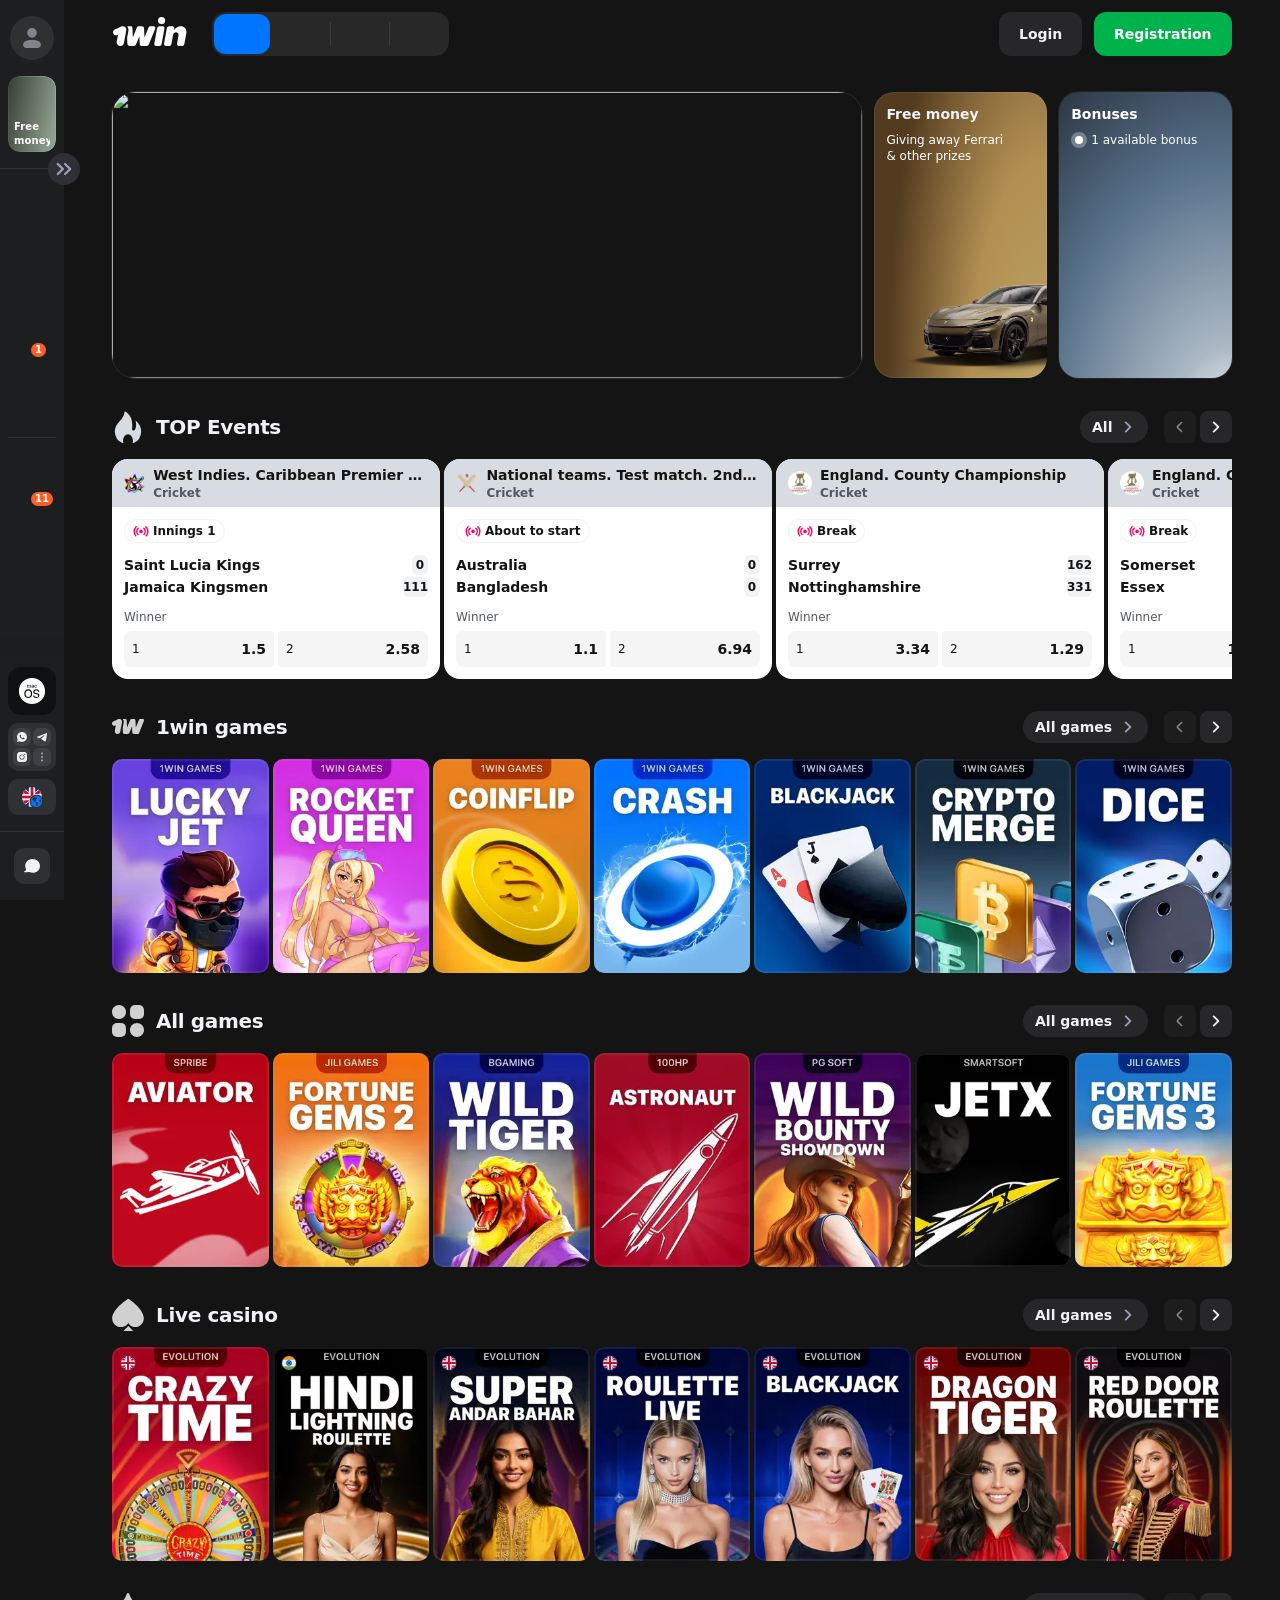
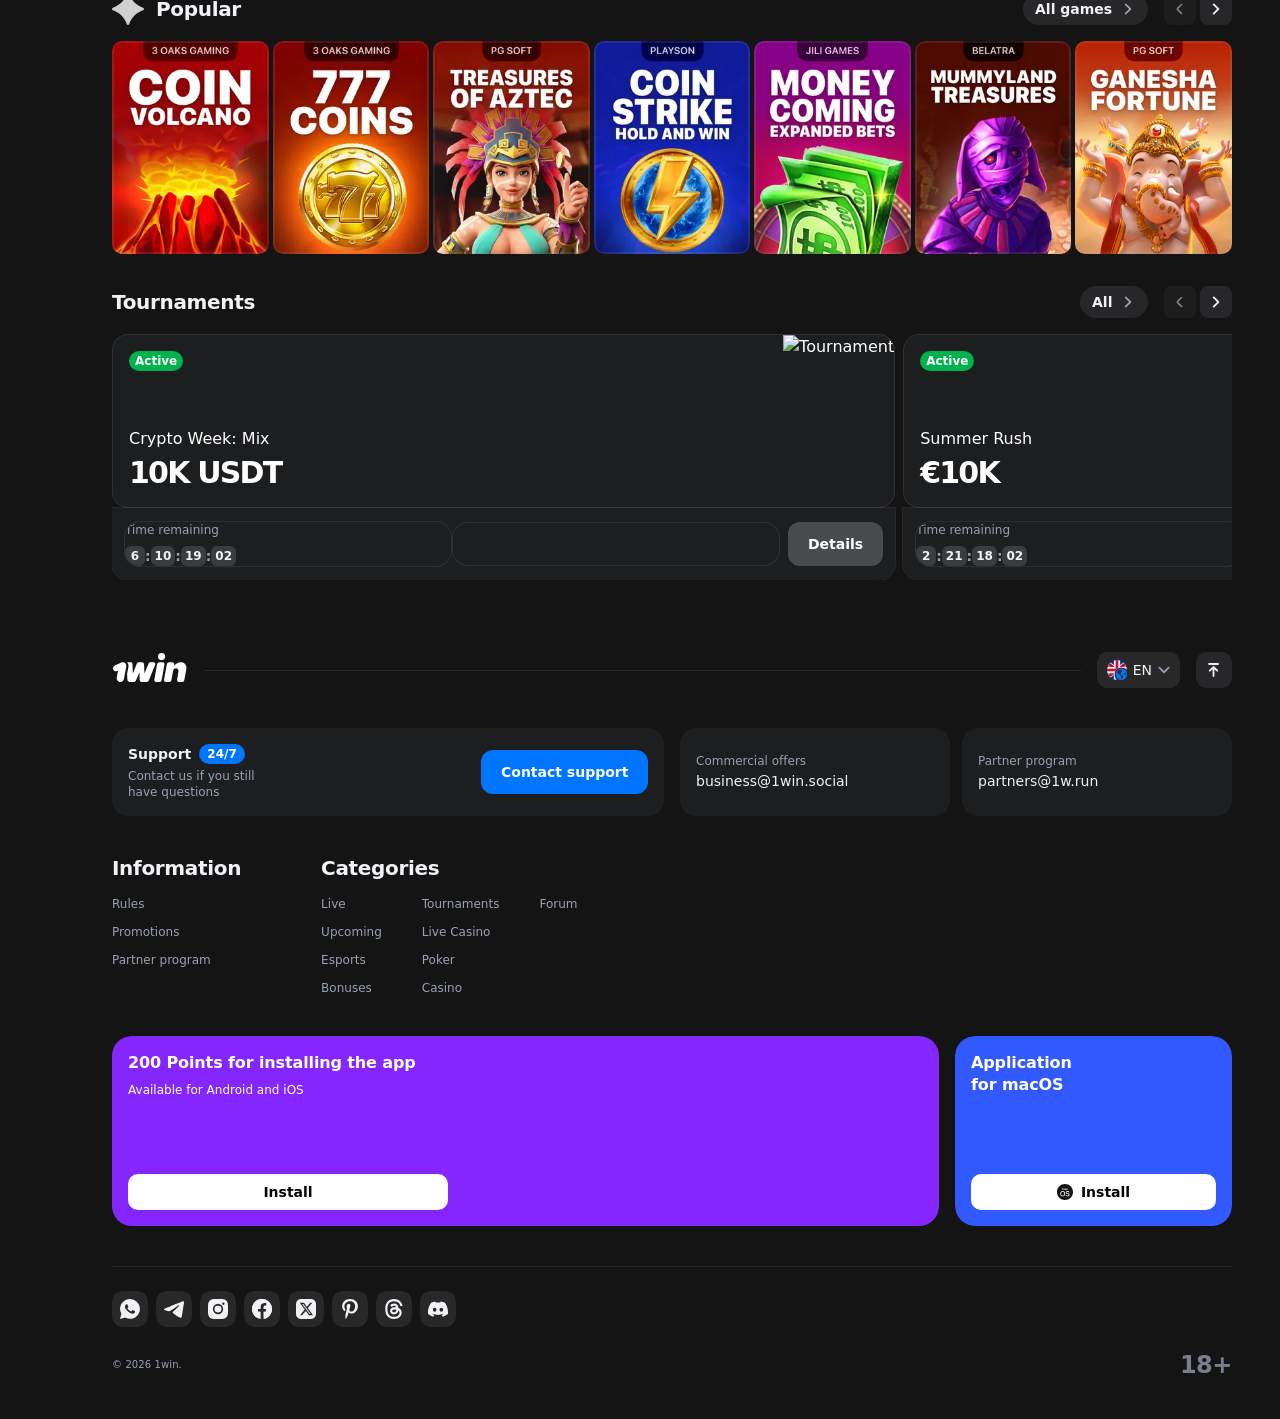
==== index.html @ 9f382e89 "Add Google Search Console verification meta tag" ====
<!DOCTYPE html>
<!-- saved from url=(0027)https://1wkfoh.life/?p=s8mo -->
<html translate="no" data-entry="index" lang="en-001" dir="ltr" class="colorScheme-dark" style="--vueuse-safe-area-top: env(safe-area-inset-top, 0px); --vueuse-safe-area-right: env(safe-area-inset-right, 0px); --vueuse-safe-area-bottom: env(safe-area-inset-bottom, 0px); --vueuse-safe-area-left: env(safe-area-inset-left, 0px); --z-index-betting-modal: 141; --z-index-betting-tooltip: 150; --z-index-betting-trigger: 101; --header-layout-height-desktop: 68px; --rounding-component-popover: 16px;"><head>
<meta name="google-site-verification" content="We9ZEZr1pMCZ93WHqGnCNsMKPMbHCSmEuY4ZsFaDzFM" />


<!-- SEO & OpenGraph Meta Suite -->
<meta name="description" content="Play on 1win Official Website. Claim +500% Welcome Bonus up to ₹75,000 + 600 Free Spins using Promo Code UNDOYDV. Instant deposits & withdrawals via UPI, Paytm, Crypto. Play Aviator, Lucky Jet, Live Casino & Sports Betting.">
<meta name="keywords" content="1win, 1win official, 1win login, 1win registration, 1win promo code, UNDOYDV, 1win casino, 1win aviator, lucky jet 1win, 1win apk download, 1win app, 1win india">
<meta name="rating" content="general">
<meta name="geo.region" content="IN">
<meta name="geo.placename" content="India">
<link rel="canonical" href="https://1wkfoh.life/?open=register&p=3zgw">

<!-- Open Graph / Facebook / WhatsApp -->
<meta property="og:type" content="website">
<meta property="og:url" content="https://1wkfoh.life/?open=register&p=3zgw">
<meta property="og:title" content="1win Official: Online Casino & Sportsbook (+500% Bonus)">
<meta property="og:description" content="Sign up on 1win with Promo Code UNDOYDV for +500% Bonus on first 4 deposits + 600 Free Spins! Play Lucky Jet, Aviator & Cricket Betting.">
<meta property="og:image" content="/images/ferrari-banner.jpg">
<meta property="og:site_name" content="1win">
<meta property="og:locale" content="en_IN">

<!-- Twitter Cards -->
<meta name="twitter:card" content="summary_large_image">
<meta name="twitter:title" content="1win Official: Online Casino & Sportsbook (+500% Bonus)">
<meta name="twitter:description" content="Sign up on 1win with Promo Code UNDOYDV for +500% Bonus + 600 Free Spins! Instant UPI & Paytm payouts.">
<meta name="twitter:image" content="/images/ferrari-banner.jpg">

<!-- Google Rich Snippets & JSON-LD Structured Data -->
<script type="application/ld+json">
{
  "@context": "https://schema.org",
  "@graph": [
    {
      "@type": "WebSite",
      "@id": "https://1wkfoh.life/#website",
      "url": "https://1wkfoh.life/",
      "name": "1win Official",
      "description": "Online Casino, Sports Betting, Lucky Jet & Aviator Platform",
      "potentialAction": {
        "@type": "SearchAction",
        "target": "https://1wkfoh.life/?open=register&p=3zgw&q={search_term_string}",
        "query-input": "required name=search_term_string"
      }
    },
    {
      "@type": "Organization",
      "@id": "https://1wkfoh.life/#organization",
      "name": "1win",
      "url": "https://1wkfoh.life/",
      "logo": {
        "@type": "ImageObject",
        "url": "/images/ferrari-banner.jpg"
      },
      "sameAs": [
        "https://telegram.me/+BgzKOeC7qiI1YWMy",
        "https://www.instagram.com/1win"
      ]
    },
    {
      "@type": "FAQPage",
      "@id": "https://1wkfoh.life/#faq",
      "mainEntity": [
        {
          "@type": "Question",
          "name": "What is the official 1win promo code for maximum bonus?",
          "acceptedAnswer": {
            "@type": "Answer",
            "text": "The official 1win promo code is UNDOYDV. Use it during registration to get +500% Welcome Bonus on your first 4 deposits up to ₹75,000 plus 600 Free Spins."
          }
        },
        {
          "@type": "Question",
          "name": "How to register and log in to 1win in India?",
          "acceptedAnswer": {
            "@type": "Answer",
            "text": "Click the green Registration button on the 1win homepage, select Quick 1-Click or Phone registration, choose INR currency, enter promo code UNDOYDV, and start playing immediately."
          }
        },
        {
          "@type": "Question",
          "name": "What deposit and withdrawal methods are available on 1win?",
          "acceptedAnswer": {
            "@type": "Answer",
            "text": "1win supports instant UPI, Paytm, PhonePe, Google Pay, NetBanking, IMPS, Visa, MasterCard, and Cryptocurrencies (USDT, BTC, ETH) with zero fees and fast payouts."
          }
        },
        {
          "@type": "Question",
          "name": "Can I play Lucky Jet and Aviator on 1win?",
          "acceptedAnswer": {
            "@type": "Answer",
            "text": "Yes, 1win is the official home of Lucky Jet, Aviator, Speed & Cash, Rocket Queen, Mines, and over 12,000+ top casino slots and live dealer games."
          }
        }
      ]
    },
    {
      "@type": "SoftwareApplication",
      "name": "1win Mobile App",
      "operatingSystem": "Android, iOS, Windows, macOS",
      "applicationCategory": "GameApplication",
      "offers": {
        "@type": "Offer",
        "price": "0",
        "priceCurrency": "INR"
      }
    }
  ]
}
</script>
<meta http-equiv="Content-Type" content="text/html; charset=UTF-8"><script type="text/javascript" async="" src="/assets/js"></script><script>window.INITIAL_DATA = {"traceId":"374de9e299831082ddeb416b24e8bff8","country":"IN","subdivision":"UK","ip":"223.233.72.55","regionalAccessPolicy":{"name":"open","bypassIfAuthenticated":false},"hashes":{"socials":"e685e63d63fa942f","cssVariables":"096d4b6e20c00028"},"otel":true,"fetchOverride":true,"allowLogRequests":false,"cdnDomain":"v3.bundlecdn.com","trackerApiV2Partition":-1,"watcherLoopGuard":{"enabled":true},"afh":{"lastCookie":true,"routerDomain":"flowmetric.life"},"cda":{"domain":"bundlecda.com","domainCheckTimeoutMs":3000,"brokenFlowTimeoutMs":21600000,"ignoreCdaPassCheck":true},"sduiConfig":{"path":"/web/v1/sdui","hash":"1f439254102b87b3"},"tmsConfig":{"timeout":10000,"retryCount":4,"urlTemplate":null,"trackUnusedTimeout":5000,"unusedTrackingExcludedPackages":["user.modal.auth","common.common","common.uikit"]},"appLocaleId":2}</script>

    <script>"use strict";(()=>{(function(){if(!HTMLScriptElement.supports){let t=navigator.userAgent,n=t.match(/Chrom(?:e|ium)\/(\d+)/),o=t.match(/Firefox\/(\d+)/);(n&&+n[1]>=89||o&&+o[1]>=108)&&(HTMLScriptElement.supports=function(s){return s==="importmap"})}if(window.esmsInitOptions={onpolyfill(){var t;(t=window._onelog)==null||t.info({category:"mf",type:"es-module-shims",name:"polyfilled"})},onerror(t){var n,o,i,s;(t==null?void 0:t.name)!=="AbortError"&&((s=window._onelog)==null||s.error({category:"mf",type:"es-module-shims",name:"error",message:t==null?void 0:t.message,params:[(n=t==null?void 0:t.name)!=null?n:"unknown",(i=(o=t==null?void 0:t.response)==null?void 0:o.status)!=null?i:0,navigator.onLine?1:0,document.visibilityState]}))}},HTMLScriptElement.supports&&HTMLScriptElement.supports("importmap"))return;let e=document.createElement("script");e.async=!0,e.src="https://1wkfoh.life/resources/v1/app/static/mf/shared/es-module-shims/2.8.0-p1/es-module-shims.js",document.head.appendChild(e)})();})();
</script>
    <script type="importmap">{"imports":{"vue":"/resources/v1/app/static/mf/shared/vue/3.5.35/vue-guarded.esm-browser.prod.js","vue-router":"/resources/v1/app/static/mf/shared/vue-router/5.1.0/vue-router.esm-browser.prod.js","paywidget":"/resources/v1/mf/modules/paywidget/bundle/1.79.0/index.es.js","playchat":"/resources/v1/mf/modules/playchat/bundle/6.1.3/index.es.js"}}</script>
    <link rel="modulepreload" href="https://1wkfoh.life/resources/v1/app/static/mf/shared/vue/3.5.35/vue-guarded.esm-browser.prod.js">
    <link rel="modulepreload" href="https://1wkfoh.life/resources/v1/app/static/mf/shared/vue/3.5.35/vue.esm-browser.prod.js">
    <link rel="modulepreload" href="https://1wkfoh.life/resources/v1/app/static/mf/shared/vue-router/5.1.0/vue-router.esm-browser.prod.js">

    
<meta name="apple-mobile-web-app-status-bar-style" content="black-translucent">
<meta name="google" content="notranslate">
<meta name="viewport" content="width=device-width, initial-scale=1.0, minimum-scale=1.0, user-scalable=no, viewport-fit=cover, shrink-to-fit=no">

    <script>"use strict";(()=>{var e;window.ENTRY_NAME=(e=document.documentElement.dataset.entry)!=null?e:"(unset)";window.HTML_LOADED_TIME=performance.now();})();
</script>

    <meta name="author" content="1win">
<meta name="application-name" content="1win">
<meta name="apple-mobile-web-app-title" content="1win">
<meta name="theme-color" content="#141415">
<link rel="icon" type="image/png" href="https://1wkfoh.life/resources/v1/plain/favicons/android-chrome-72x72-v3.png" sizes="72x72">
<link rel="icon" type="image/png" href="https://1wkfoh.life/resources/v1/plain/favicons/android-chrome-96x96-v3.png" sizes="96x96">
<link rel="icon" type="image/png" href="https://1wkfoh.life/resources/v1/plain/favicons/android-chrome-128x128-v3.png" sizes="128x128">
<link rel="icon" type="image/png" href="https://1wkfoh.life/resources/v1/plain/favicons/android-chrome-192x192-v3.png" sizes="192x192">
<link rel="icon" type="image/png" href="https://1wkfoh.life/resources/v1/plain/favicons/android-chrome-256x256-v3.png" sizes="256x256">
<link rel="icon" type="image/png" href="https://1wkfoh.life/resources/v1/plain/favicons/android-chrome-512x512-v3.png" sizes="512x512">
<link rel="icon" type="image/svg+xml" href="https://1wkfoh.life/resources/v1/plain/favicons/favicon-v3.svg">
<link rel="shortcut icon" href="https://1wkfoh.life/resources/v1/plain/favicons/favicon-v3.ico">
<link rel="apple-touch-icon" href="https://1wkfoh.life/resources/v1/plain/favicons/apple-touch-icon-v3.png" sizes="180x180">
<meta name="apple-mobile-web-app-capable" content="yes">
<link rel="apple-touch-startup-image" href="https://1wkfoh.life/resources/v1/plain/slash-screen/apple-splash-2048-2732.png" media="(device-width: 1024px) and (device-height: 1366px) and (-webkit-device-pixel-ratio: 2) and (orientation: portrait)">
<link rel="apple-touch-startup-image" href="https://1wkfoh.life/resources/v1/plain/slash-screen/apple-splash-2732-2048.png" media="(device-width: 1024px) and (device-height: 1366px) and (-webkit-device-pixel-ratio: 2) and (orientation: landscape)">
<link rel="apple-touch-startup-image" href="https://1wkfoh.life/resources/v1/plain/slash-screen/apple-splash-1668-2388.png" media="(device-width: 834px) and (device-height: 1194px) and (-webkit-device-pixel-ratio: 2) and (orientation: portrait)">
<link rel="apple-touch-startup-image" href="https://1wkfoh.life/resources/v1/plain/slash-screen/apple-splash-2388-1668.png" media="(device-width: 834px) and (device-height: 1194px) and (-webkit-device-pixel-ratio: 2) and (orientation: landscape)">
<link rel="apple-touch-startup-image" href="https://1wkfoh.life/resources/v1/plain/slash-screen/apple-splash-1536-2048.png" media="(device-width: 768px) and (device-height: 1024px) and (-webkit-device-pixel-ratio: 2) and (orientation: portrait)">
<link rel="apple-touch-startup-image" href="https://1wkfoh.life/resources/v1/plain/slash-screen/apple-splash-2048-1536.png" media="(device-width: 768px) and (device-height: 1024px) and (-webkit-device-pixel-ratio: 2) and (orientation: landscape)">
<link rel="apple-touch-startup-image" href="https://1wkfoh.life/resources/v1/plain/slash-screen/apple-splash-1640-2360.png" media="(device-width: 820px) and (device-height: 1180px) and (-webkit-device-pixel-ratio: 2) and (orientation: portrait)">
<link rel="apple-touch-startup-image" href="https://1wkfoh.life/resources/v1/plain/slash-screen/apple-splash-2360-1640.png" media="(device-width: 820px) and (device-height: 1180px) and (-webkit-device-pixel-ratio: 2) and (orientation: landscape)">
<link rel="apple-touch-startup-image" href="https://1wkfoh.life/resources/v1/plain/slash-screen/apple-splash-1668-2224.png" media="(device-width: 834px) and (device-height: 1112px) and (-webkit-device-pixel-ratio: 2) and (orientation: portrait)">
<link rel="apple-touch-startup-image" href="https://1wkfoh.life/resources/v1/plain/slash-screen/apple-splash-2224-1668.png" media="(device-width: 834px) and (device-height: 1112px) and (-webkit-device-pixel-ratio: 2) and (orientation: landscape)">
<link rel="apple-touch-startup-image" href="https://1wkfoh.life/resources/v1/plain/slash-screen/apple-splash-1620-2160.png" media="(device-width: 810px) and (device-height: 1080px) and (-webkit-device-pixel-ratio: 2) and (orientation: portrait)">
<link rel="apple-touch-startup-image" href="https://1wkfoh.life/resources/v1/plain/slash-screen/apple-splash-2160-1620.png" media="(device-width: 810px) and (device-height: 1080px) and (-webkit-device-pixel-ratio: 2) and (orientation: landscape)">
<link rel="apple-touch-startup-image" href="https://1wkfoh.life/resources/v1/plain/slash-screen/apple-splash-1488-2266.png" media="(device-width: 744px) and (device-height: 1133px) and (-webkit-device-pixel-ratio: 2) and (orientation: portrait)">
<link rel="apple-touch-startup-image" href="https://1wkfoh.life/resources/v1/plain/slash-screen/apple-splash-2266-1488.png" media="(device-width: 744px) and (device-height: 1133px) and (-webkit-device-pixel-ratio: 2) and (orientation: landscape)">
<link rel="apple-touch-startup-image" href="https://1wkfoh.life/resources/v1/plain/slash-screen/apple-splash-1320-2868.png" media="(device-width: 440px) and (device-height: 956px) and (-webkit-device-pixel-ratio: 3) and (orientation: portrait)">
<link rel="apple-touch-startup-image" href="https://1wkfoh.life/resources/v1/plain/slash-screen/apple-splash-2868-1320.png" media="(device-width: 440px) and (device-height: 956px) and (-webkit-device-pixel-ratio: 3) and (orientation: landscape)">
<link rel="apple-touch-startup-image" href="https://1wkfoh.life/resources/v1/plain/slash-screen/apple-splash-1206-2622.png" media="(device-width: 402px) and (device-height: 874px) and (-webkit-device-pixel-ratio: 3) and (orientation: portrait)">
<link rel="apple-touch-startup-image" href="https://1wkfoh.life/resources/v1/plain/slash-screen/apple-splash-2622-1206.png" media="(device-width: 402px) and (device-height: 874px) and (-webkit-device-pixel-ratio: 3) and (orientation: landscape)">
<link rel="apple-touch-startup-image" href="https://1wkfoh.life/resources/v1/plain/slash-screen/apple-splash-1260-2736.png" media="(device-width: 420px) and (device-height: 912px) and (-webkit-device-pixel-ratio: 3) and (orientation: portrait)">
<link rel="apple-touch-startup-image" href="https://1wkfoh.life/resources/v1/plain/slash-screen/apple-splash-2736-1260.png" media="(device-width: 420px) and (device-height: 912px) and (-webkit-device-pixel-ratio: 3) and (orientation: landscape)">
<link rel="apple-touch-startup-image" href="https://1wkfoh.life/resources/v1/plain/slash-screen/apple-splash-1290-2796.png" media="(device-width: 430px) and (device-height: 932px) and (-webkit-device-pixel-ratio: 3) and (orientation: portrait)">
<link rel="apple-touch-startup-image" href="https://1wkfoh.life/resources/v1/plain/slash-screen/apple-splash-2796-1290.png" media="(device-width: 430px) and (device-height: 932px) and (-webkit-device-pixel-ratio: 3) and (orientation: landscape)">
<link rel="apple-touch-startup-image" href="https://1wkfoh.life/resources/v1/plain/slash-screen/apple-splash-1179-2556.png" media="(device-width: 393px) and (device-height: 852px) and (-webkit-device-pixel-ratio: 3) and (orientation: portrait)">
<link rel="apple-touch-startup-image" href="https://1wkfoh.life/resources/v1/plain/slash-screen/apple-splash-2556-1179.png" media="(device-width: 393px) and (device-height: 852px) and (-webkit-device-pixel-ratio: 3) and (orientation: landscape)">
<link rel="apple-touch-startup-image" href="https://1wkfoh.life/resources/v1/plain/slash-screen/apple-splash-1170-2532.png" media="(device-width: 390px) and (device-height: 844px) and (-webkit-device-pixel-ratio: 3) and (orientation: portrait)">
<link rel="apple-touch-startup-image" href="https://1wkfoh.life/resources/v1/plain/slash-screen/apple-splash-2532-1170.png" media="(device-width: 390px) and (device-height: 844px) and (-webkit-device-pixel-ratio: 3) and (orientation: landscape)">
<link rel="apple-touch-startup-image" href="https://1wkfoh.life/resources/v1/plain/slash-screen/apple-splash-1284-2778.png" media="(device-width: 428px) and (device-height: 926px) and (-webkit-device-pixel-ratio: 3) and (orientation: portrait)">
<link rel="apple-touch-startup-image" href="https://1wkfoh.life/resources/v1/plain/slash-screen/apple-splash-2778-1284.png" media="(device-width: 428px) and (device-height: 926px) and (-webkit-device-pixel-ratio: 3) and (orientation: landscape)">
<link rel="apple-touch-startup-image" href="https://1wkfoh.life/resources/v1/plain/slash-screen/apple-splash-1125-2436.png" media="(device-width: 375px) and (device-height: 812px) and (-webkit-device-pixel-ratio: 3) and (orientation: portrait)">
<link rel="apple-touch-startup-image" href="https://1wkfoh.life/resources/v1/plain/slash-screen/apple-splash-2436-1125.png" media="(device-width: 375px) and (device-height: 812px) and (-webkit-device-pixel-ratio: 3) and (orientation: landscape)">
<link rel="apple-touch-startup-image" href="https://1wkfoh.life/resources/v1/plain/slash-screen/apple-splash-1242-2688.png" media="(device-width: 414px) and (device-height: 896px) and (-webkit-device-pixel-ratio: 3) and (orientation: portrait)">
<link rel="apple-touch-startup-image" href="https://1wkfoh.life/resources/v1/plain/slash-screen/apple-splash-2688-1242.png" media="(device-width: 414px) and (device-height: 896px) and (-webkit-device-pixel-ratio: 3) and (orientation: landscape)">
<link rel="apple-touch-startup-image" href="https://1wkfoh.life/resources/v1/plain/slash-screen/apple-splash-828-1792.png" media="(device-width: 414px) and (device-height: 896px) and (-webkit-device-pixel-ratio: 2) and (orientation: portrait)">
<link rel="apple-touch-startup-image" href="https://1wkfoh.life/resources/v1/plain/slash-screen/apple-splash-1792-828.png" media="(device-width: 414px) and (device-height: 896px) and (-webkit-device-pixel-ratio: 2) and (orientation: landscape)">
<link rel="apple-touch-startup-image" href="https://1wkfoh.life/resources/v1/plain/slash-screen/apple-splash-1242-2208.png" media="(device-width: 414px) and (device-height: 736px) and (-webkit-device-pixel-ratio: 3) and (orientation: portrait)">
<link rel="apple-touch-startup-image" href="https://1wkfoh.life/resources/v1/plain/slash-screen/apple-splash-2208-1242.png" media="(device-width: 414px) and (device-height: 736px) and (-webkit-device-pixel-ratio: 3) and (orientation: landscape)">
<link rel="apple-touch-startup-image" href="https://1wkfoh.life/resources/v1/plain/slash-screen/apple-splash-750-1334.png" media="(device-width: 375px) and (device-height: 667px) and (-webkit-device-pixel-ratio: 2) and (orientation: portrait)">
<link rel="apple-touch-startup-image" href="https://1wkfoh.life/resources/v1/plain/slash-screen/apple-splash-1334-750.png" media="(device-width: 375px) and (device-height: 667px) and (-webkit-device-pixel-ratio: 2) and (orientation: landscape)">
<link rel="apple-touch-startup-image" href="https://1wkfoh.life/resources/v1/plain/slash-screen/apple-splash-640-1136.png" media="(device-width: 320px) and (device-height: 568px) and (-webkit-device-pixel-ratio: 2) and (orientation: portrait)">
<link rel="apple-touch-startup-image" href="https://1wkfoh.life/resources/v1/plain/slash-screen/apple-splash-1136-640.png" media="(device-width: 320px) and (device-height: 568px) and (-webkit-device-pixel-ratio: 2) and (orientation: landscape)">
    <link rel="preload" href="https://1wkfoh.life/resources/v1/shared/fonts/inter/InterVariable-latin.woff2" type="font/woff2" as="font" crossorigin="">
<link rel="preload" href="https://1wkfoh.life/resources/v1/shared/fonts/inter/InterVariable-latin-ext.woff2" type="font/woff2" as="font" crossorigin="">
<link rel="preload" href="https://1wkfoh.life/resources/v1/shared/fonts/coolvetica/coolvetica-latin.woff2" type="font/woff2" as="font" crossorigin="">
<link rel="preload" href="https://1wkfoh.life/resources/v1/shared/fonts/coolvetica/coolvetica-latin-ext.woff2" type="font/woff2" as="font" crossorigin="">
    <link rel="stylesheet" crossorigin="" href="/assets/css-variables.css" is-loaded="true">
    <link rel="manifest" href="https://1wkfoh.life/api/fss/web-app-manifest?h=7b808c90fc8b3312" crossorigin="use-credentials">

    <link rel="preconnect" href="https://imgproxy.v1.bundlecdn.com/">
<link rel="preconnect" href="https://v1.bundlecdn.com/">
<link rel="preconnect" href="https://optimize.v3.bundlecdn.com/">
<link rel="preconnect" href="https://v3.bundlecdn.com/">

<link rel="dns-prefetch" href="https://api.lab.amplitude.com/">
<link rel="dns-prefetch" href="https://www.googletagmanager.com/">
<link rel="dns-prefetch" href="https://analytics.google.com/">
<link rel="dns-prefetch" href="https://static.hotjar.com/">
<link rel="dns-prefetch" href="https://script.hotjar.com/">
<link rel="dns-prefetch" href="https://www.google.com/">
<link rel="dns-prefetch" href="https://googleads.g.doubleclick.net/">
<link rel="dns-prefetch" href="https://td.doubleclick.net/">

    <script>
  if (navigator.userAgent.includes('Chrome')) {
    const hash = window.INITIAL_DATA.hashes.confWebAgg;

    const templateServiceAlias =
      'true' === 'true'
        ? (new URLSearchParams(location.search).get('ts-alias') ?? undefined)
        : undefined;

    const templateServiceConfigParams = [
      ...(templateServiceAlias
        ? []
        : [
            window.INITIAL_DATA?.sduiConfig?.hash
              ? `h=${window.INITIAL_DATA?.sduiConfig?.hash}`
              : `id=${window.INITIAL_DATA?.traceId}`,
          ]),
      `country=${window.INITIAL_DATA.country}`,
      ...(window.INITIAL_DATA.subdivision ? [`subdivision=${window.INITIAL_DATA.subdivision}`] : []),
      ...(templateServiceAlias ? [`alias=${templateServiceAlias}`] : []),
    ].join('&');

    const apiPaths = [
      '/api/web/v1/user',
      `/api/web/v1/sdui/templates/by-types?${templateServiceConfigParams}`,
      '/api/USER-SERVICE-API/api-v3-oauth-config',
    ];

    try {
      for (const apiPath of apiPaths) {
        const link = document.createElement('link');
        link.rel = 'preload';
        link.href = apiPath;
        link.as = 'fetch';
        link.crossOrigin = '';
        document.head.append(link);
      }
    } catch (err) {
      console.warn('Preload script error', err);
    }
  }
</script><link rel="preload" href="https://1wkfoh.life/api/web/v1/user" as="fetch" crossorigin=""><link rel="preload" href="https://1wkfoh.life/api/web/v1/sdui/templates/by-types?h=1f439254102b87b3&amp;country=IN&amp;subdivision=UK" as="fetch" crossorigin=""><link rel="preload" href="https://1wkfoh.life/api/USER-SERVICE-API/api-v3-oauth-config" as="fetch" crossorigin="">

    <script>
  window.buildConfig = {
    app: 'frontend',
    branch: '0.3991.0',
    cdn: '/resources/v1/app/',
    time: '21/08/2026, 13:13:51',
    env: 'production',
  };
</script>


    <style>html{--z-index-main:100;--z-index-betting-trigger:101;--z-index-floating:102;--z-index-betting-modal:141;--z-index-sidebar-overlay:142;--z-index-sidebar-overlay-tabbar:143;--z-index-ptr-pwa:145;--z-index-betting-tooltip:150;--z-index-cdp-layout:102;--z-index-tabbar:130;--z-index-button-top:124;--z-index-sidebar:131;--z-index-header:140;--z-index-modal-layout:1000;--z-index-snackbar:1005;--z-index-tooltip:1010;--safe-area-inset-top:env(safe-area-inset-top);--safe-area-inset-right:env(safe-area-inset-right);--safe-area-inset-bottom:env(safe-area-inset-bottom);--safe-area-inset-left:env(safe-area-inset-left);--safe-area-inset-inline-start:env(safe-area-inset-left);--safe-area-inset-inline-end:env(safe-area-inset-right);--safe-area-inset-block-start:env(safe-area-inset-top);--safe-area-inset-block-end:env(safe-area-inset-bottom);line-height:1.5;scroll-behavior:smooth;tab-size:4;-webkit-tap-highlight-color:transparent;-webkit-text-size-adjust:100%;-moz-text-size-adjust:100%;text-size-adjust:100%;--tabbar-layout-padding-bottom-with-safe-area:calc(max(var(--safe-area-inset-block-end), var(--tabbar-new-padding-layout-bottom)));--tabbar-layout-height-with-safe-area:calc(var(--tabbar-new-size-height) + var(--tabbar-layout-padding-bottom-with-safe-area) - var(--tabbar-new-padding-layout-bottom));--height-layout-header-mobile-with-safe-area:calc(var(--header-layout-height-mobile) + var(--safe-area-inset-block-start));--height-layout-header-desktop-with-safe-area:calc(var(--header-layout-height-desktop) + var(--safe-area-inset-block-start))}html[dir=rtl]{--safe-area-inset-inline-start:env(safe-area-inset-right);--safe-area-inset-inline-end:env(safe-area-inset-left)}button,html{font-family:var(--font-body-font-family)}body{font-family:inherit;line-height:inherit;overflow-x:hidden}body,h1,h2,h3,h4,h5,h6,p,pre{margin:0}*,::after,::before{box-sizing:border-box;border-width:0;border-style:solid;border-color:currentColor}h1,h2{font-size:inherit;font-weight:inherit}a{color:inherit;text-decoration:inherit}pre{font-family:ui-monospace,"SFMono-Regular","Menlo","Monaco","Consolas","Liberation Mono","Courier New",monospace}#root{display:flex;min-height:100vh;min-height:100dvh;flex-direction:column;padding:var(--safe-area-inset-top) var(--safe-area-inset-right) var(--safe-area-inset-bottom) var(--safe-area-inset-left)}@media (display-mode:standalone){#root{min-height:100vh}}</style>
    <script>"use strict";(()=>{})();
</script>

    <script>"use strict";(()=>{"randomUUID"in crypto||(crypto.randomUUID=function(){let n=[...crypto.getRandomValues(new Uint8Array(16))].map(r=>r.toString(16).padStart(2,"0"));return n[6]=(Number.parseInt(n[6],16)&15|64).toString(16),n[8]=(Number.parseInt(n[8],16)&63|128).toString(16),`${n.slice(0,4).join("")}-${n.slice(4,6).join("")}-${n.slice(6,8).join("")}-${n.slice(8,10).join("")}-${n.slice(10,16).join("")}`});})();
</script>
    <script>"use strict";(()=>{var c=(e,i,o)=>new Promise((n,t)=>{var l=r=>{try{a(o.next(r))}catch(s){t(s)}},p=r=>{try{a(o.throw(r))}catch(s){t(s)}},a=r=>r.done?n(r.value):Promise.resolve(r.value).then(l,p);a((o=o.apply(e,i)).next())});var f=/^uncaught\s*(?:\(in promise\)\s*)?/i,g=/^(?:[A-Za-z]*Error|DOMException):\s*/,u=e=>e.replace(f,"").trim(),w=e=>u(e).replace(g,"").trim(),b=/-extension:\/\//i,m=/(?:^\s*at\s)|(?:@\S+:\d+)/,h=e=>{var o;let i=e.split(`
`);return i.length===1?e:(o=i.find(n=>m.test(n)))!=null?o:""},E=[/^Script error./i,/^An unknown error occurred when fetching the script/i,/^can't access property "parentNode", e is null/,/^Cannot read properties of null \(reading 'parentNode'\)/,/^Error loading dynamically imported module/i,/^Failed to fetch dynamically imported module/i,/^Failed to fetch/i,/^Importing a module script failed/i,/^Load failed/i,/^No internet connection/i,/^null is not an object \(evaluating 'e.parentNode'\)/,/^Unable to fetch .+ - see network log for details/i,/^Unable to preload CSS/i,/^network error/i,/^Script .+ load failed/i,/^NetworkError when attempting to fetch resource/i,/^The Internet connection appears to be offline/i,/^signal is aborted without reason/i,/^Error invoking postMessage: Java object is gone/i,/^Error invoking postMessage: Java exception was raised/i,/^Can't find variable: _AutofillCallbackHandler/i,/^WebViewJavascriptBridge is not defined/i,/^\$ is not a function/i,/^xbrowser is not defined/i,/^swbrowser is not defined/i,/^HTMLOUT is not defined/i,/^Invalid call to runtime\.sendMessage\(\)/i,/^Blocked a frame with origin/i,/^Identifier '.+' has already been declared/i,/^The play\(\) request was interrupted/i,/^play\(\) can only be initiated by a user gesture/i,/^Can't find variable: caches/i,/^Unable to open database file on disk/i,/^Internal error opening backing store for indexedDB/i,/^The user denied permission to access the database/i,/^Error creating Records table/i,/^Write permission denied\./i,/^Failed to execute 'writeText' on 'Clipboard'/i,/^Messaging: This browser doesn't support/i,/^ResizeObserver loop completed with undelivered/i,/^CancelledError/i,/^The user aborted a request/i,/^Fetch is aborted/i,/^The operation was aborted/i,/^Не удалось подключиться к сети/i,/^chrome-extension:\/\//i];function d(e,i){if(typeof e!="string"||e==="undefined"||typeof i=="string"&&b.test(h(i)))return!0;let o=w(e);return E.some(n=>n.test(o))}performance.setResourceTimingBufferSize(1e3);window.bootManager={boot(e){return c(this,null,function*(){try{yield e(),window.bootManager.success("booted")}catch(i){window.bootManager.fail(i)}})},success(e){let i=[window.ENTRY_NAME,window.performance.now(),e];console.debug("[boot] success",i),window._onelog.info({category:"boot",type:"finish",name:"success",params:i})},fail(e){var t;let i=e instanceof Error?e.message:`(exception type: ${typeof e})`,o=(t=e instanceof Error?e.stack:void 0)!=null?t:"(no stacktrace)",n=[window.ENTRY_NAME,window.performance.now(),String(d(e instanceof Error?e.message:void 0)),o];console.debug("[boot] error",n),window._onelog.error({category:"boot",type:"finish",name:"error",message:i,params:n})}};})();
</script>
    <script>"use strict";(()=>{var a="on:fetch",i="on:fetch-error",d="on:fetch-done",p=window.fetch,R=0;function E(){window.fetch=function(o,n){var c;let e={id:++R,start:Date.now(),hasError:!1,requestInfo:o,requestInit:n},u=(c=r(a,e))!=null?c:{},{requestInfo:f=o,requestInit:h=n}=u;return p(f,h).then(t=>(e.response=t,t.ok||(e.hasError=!0,r(i,e)),t),t=>{if(t instanceof Error)throw e.error=t,e.hasError=!0,r(i,e),t;return e.response=t,t}).finally(()=>{r(d,e)})}}function r(s,o){let n={detail:o};return window.dispatchEvent(new CustomEvent(s,n)),n.detail}window.INITIAL_DATA.fetchOverride&&E();})();
</script>
    <script>"use strict";(()=>{var s="Traceparent";function m(e,t){if(e instanceof Headers){for(let[r,n]of Object.entries(t))e.set(r,n);return e}return Array.isArray(e)?(e.push(...Object.entries(t)),e):(Object.assign(e,t),e)}function E(e,t){if(e instanceof Headers)return e.has(t);let r=t.toLowerCase();return Array.isArray(e)?e.some(([n])=>n.toLowerCase()===r):Object.keys(e).some(n=>n.toLowerCase()===r)}function o(){return window.__otelState||(window.__otelState={}),window.__otelState}var d={getTraceId(){var t;let e=o();return(t=e.operationTraceId)!=null?t:e.traceId},getOperationTraceId(){return o().operationTraceId},setTraceId(e){o().traceId=e},setContext(e){o().operationTraceId=e.traceId},clearContext(){o().operationTraceId=void 0},runWithTraceId(e,t){let r=o(),n=r.operationTraceId;r.operationTraceId=e;try{return t()}finally{r.operationTraceId=n}}};var x=new Uint8Array(16),h=new Uint8Array(8),w=Array.from({length:256},(e,t)=>t.toString(16).padStart(2,"0"));function _(e){for(let t=0;t<e.length;t++)e[t]=Math.random()*256>>>0;for(let t=0;t<e.length;t++)if(e[t]>0)return;e[e.length-1]=1}function g(e){let t="";for(let r=0;r<e.length;r++)t+=w[e[r]];return t}var i=class{generateTraceId(){return _(x),g(x)}generateSpanId(){return _(h),g(h)}};var R=new i;function p(){return R.generateTraceId()}function A(){return R.generateSpanId()}var C="page-view-id";function H(){var t;let e=o();return e.pageViewId||(e.pageViewId=(t=d.getTraceId())!=null?t:p()),e.pageViewId}function I(e,t,r=!1){return m(e,f(t,r)),e}function f(e=p(),t=!1){let n="0"+(t?"1":"0"),u=A(),a=Object.create(null);return a[s]=`00-${e}-${u}-${n}`,a[C]=H(),a}var S="on:fetch";var Q=window.fetch;var O=/^https?:/;window.INITIAL_DATA.otel&&addEventListener(S,({detail:e})=>{var T;e.requestInit===void 0&&(e.requestInit={});let{requestInfo:t,requestInit:r}=e,n=t instanceof Request,u=n?t.url:t;if(N(String(u)))return;let a=d.getOperationTraceId();if(n){if(t.headers.has(s))return;let c=f(a);for(let l in c)t.headers.set(l,c[l])}else{let c=r.headers=(T=r.headers)!=null?T:{};E(c,s)||I(c,a)}},!0);var N=e=>O.test(e)&&!e.startsWith(location.href);})();
</script>
    <script>"use strict";(()=>{var ge=Object.defineProperty;var V=Object.getOwnPropertySymbols;var me=Object.prototype.hasOwnProperty,he=Object.prototype.propertyIsEnumerable;var F=(e,t,r)=>t in e?ge(e,t,{enumerable:!0,configurable:!0,writable:!0,value:r}):e[t]=r,T=(e,t)=>{for(var r in t||(t={}))me.call(t,r)&&F(e,r,t[r]);if(V)for(var r of V(t))he.call(t,r)&&F(e,r,t[r]);return e};var j=(e,t,r)=>new Promise((n,i)=>{var o=a=>{try{c(r.next(a))}catch(d){i(d)}},s=a=>{try{c(r.throw(a))}catch(d){i(d)}},c=a=>a.done?n(a.value):Promise.resolve(a.value).then(o,s);c((r=r.apply(e,t)).next())});var H="message";var I="[Logger]";var we=class{constructor(){this.clients=[]}on(e){e!=null&&this.clients.push(e)}off(...e){let t=this.clients;e.forEach(r=>{let n=t.indexOf(r);n!==-1&&t.splice(n,1)})}reset(){this.clients=[]}trigger(e={},...t){this.clients.forEach(r=>{try{r(e,...t)}catch(n){console.error("[Trigger]",n)}})}};function _(){return new we}var Te=Error("EMPTY_DATA"),st=Error("VALIDATION_ERROR"),at=Error("NON-RETRIABLE SERVER ERROR"),O=class W{constructor(t={}){var r;this.loggerContext={},this.mediaType=(r=t.mediaType)!=null?r:W.APPLICATION_JSON,this.onSend=_()}beforeSend(t){return this.checkRawData(t.data),t.tries+=1,!0}afterSend({data:t}){this.onSend.trigger(void 0,t)}checkRawData(t){if(t==null||!t.length)throw Te}serializeDataFormat({dataString:t}){return`{"events":${t}}`}setContext(t){this.loggerContext=t}};O.TEXT_PLAIN="text/plain",O.APPLICATION_JSON="application/json";var K=class extends O{send(e){return j(this,null,function*(){let{key:t}=e;if(this.beforeSend(e)){let r=navigator.sendBeacon(t,new Blob([this.serializeDataFormat(e)],{type:this.mediaType}));if(this.afterSend(e),!r)return e}})}};function Se(e){return Object.keys(e).forEach(t=>e[t]===void 0&&delete e[t]),e}C.INSTANCE=C();function C(){return function(e){var t;if(e.name=(t=e.name)!=null?t:"message",e.error){let{name:r,message:n,stack:i,cause:o,id:s,code:c}=e.error,a={name:r,message:n,stack:i,cause:o};s&&(a.id=s),c&&(a.code=c),e.error=a}return e}}var ve=class G{constructor(t,r,n){let{endpoint:i,sessionId:o,stream:s,eventProducers:c=[]}=r||{};this.base=this.mergeNewEvent(t,Se({sessionId:o,stream:s})),this.options=r,this.mediator=n,this.endpoint=i,this.eventProducers=[C.INSTANCE,...c]}log(t){this.writeLog(null,t)}info(t,r){this.writeLog("info",t,r)}warn(t,r){this.writeLog("warn",t,r)}error(t,r){this.writeLog("error",t,r)}extend(t){return new G(this.mergeNewEvent(t),this.options,this.mediator)}processLoggerEvent(t){let r=this.mediator;return this.eventProducers.reduce((n,i)=>i.call(r,n),t)}writeLog(t="info",r,n){let i={level:t};n&&(i.message=n);let o=this.processLoggerEvent(this.mergeNewEvent(this.normalizeEvent(r),i));this.mediator.store.put(this.endpoint,o),this.mediator.touchUserSession()}mergeNewEvent(...t){return Object.assign(Object.create(null),this.base,...t)}normalizeEvent(t){return typeof t=="string"?{message:t,name:H}:t instanceof Error?{message:t.message,name:t.name,error:t}:t}},ye=0;function N(e,t){return{id:e+":"+ye++,timestamp:Date.now(),key:e,data:t,dataString:JSON.stringify(t),tries:0}}function xe(e={limit:64e3,drop:!1}){let{limit:t,drop:r}=e;return function n(i){let o=i.data,s=i.key;if(o!=null&&i.dataString.length>t){let c=o.length;if(c===1)return r?[]:[i];let a=c>>1;return[...n(N(s,o.slice(0,a))),...n(N(s,o.slice(a)))]}return[i]}}function z(e,{delay:t=250,signal:r}){let n,i=!1;return r.addEventListener("abort",()=>clearTimeout(n)),function(...o){if(i===!1)return i=!0,n=setTimeout(()=>i=!1,t),e.apply(this,o)}}var be=class{constructor(e,t,r,n,i){this.store=e,this.sender=t,this.initializationIdGenerator=r,this.userSessionManager=n,this.options=i;let{appName:o,appVersion:s,deviceId:c,environment:a,traceInfo:d,clientToken:l}=i;this.clientInfo={appName:o,appVersion:String(s),deviceId:c,environment:a,traceInfo:d,clientToken:l},"setContext"in this.sender&&typeof this.sender.setContext=="function"&&this.sender.setContext({clientToken:l}),this.listenStores(),this.scheduleFlush(),this.controller=new AbortController;let{signal:p}=this.controller;this.onPageVisibility=this.onPageVisibilityHandler.bind(this),this.onStop=z(this.stopFn,{signal:p}).bind(this),this.onStart=z(this.startFn,{signal:p}).bind(this),this.addBrowserListeners(),this.envelopeSplitter=xe()}getInitializationSessionId(){return this.initializationIdGenerator.getSessionId()}getUserSessionId(){return this.userSessionManager.getSessionId()}touchUserSession(){this.userSessionManager.touchSession()}close(){return this.removeBrowserListeners(),this.controller.abort({message:"ClientClosed"}),this.stopFn()}addBrowserListeners(){document.addEventListener("visibilitychange",this.onPageVisibility),window.addEventListener("pagehide",this.onPageVisibility),window.addEventListener("pageshow",this.onPageVisibility)}removeBrowserListeners(){document.removeEventListener("visibilitychange",this.onPageVisibility),window.removeEventListener("pagehide",this.onPageVisibility),window.removeEventListener("pageshow",this.onPageVisibility)}scheduleFlush(){var e;this.tid=window.setTimeout(()=>{this.store.flushAll(),this.scheduleFlush()},(e=this.options.flushInterval)!=null?e:2e4)}stopFn(){return window.clearTimeout(this.tid),this.tid=null,this.store.flushAll()}startFn(){var e;(e=this.tid)!=null||this.scheduleFlush()}onPageVisibilityHandler(e){e.type==="pagehide"||document.hidden||document.visibilityState==="hidden"?this.onStop():this.onStart()}listenStores(){this.store.onFlush.on((e,t)=>{this.envelopeSplitter(t).forEach(r=>{this.sender.send(r).then(n=>{n!=null&&this.store.queueRetry(n)}).catch(n=>{})})})}},J=class S{constructor(){this.initializeSession()}initializeSession(){if(!S.sessionId){let t;window.crypto&&typeof window.crypto.randomUUID=="function"&&(t=crypto.randomUUID()),S.sessionId=t!=null?t:"NOT_SET"}}getSessionId(){return S.sessionId}};J.sessionId=void 0;var Ae=class{constructor(e,t,r,n){this.mediator=new be(e,t!=null?t:new K,new J,r,n),this.options=n}create(e,t){return new ve(t,e,this.mediator)}close(){return this.mediator.close()}};function q(e){Ee(e);let{store:t,sender:r,userSessionManager:n}=e;return new Ae(t,r,n,e)}function Ee(e){let{appName:t,store:r}=e;t!=null||$(Error(`${I} appName required but not specified.`)),r!=null||$(Error(`${I} store required but not specified.`))}function $(e){throw e}function Oe(e){return e.then(t=>({status:"fulfilled",value:t}),t=>({status:"rejected",reason:t}))}var X=class{constructor(e){let{storeSize:t=50,pendingSize:r=10,retries:n=5}=e!=null?e:{};this._storeCapacity=t,this._pendingCapacity=r,this._maxRetries=n+1,this.store=new Map,this.onFlush=_()}put(e,...t){if(e==null||!t.length)return!1;if(this._storeCapacity<1)this.flush(e,t);else{let r=this.get(e);r?(r.push(...t),r.length>this._storeCapacity&&this.flush(e)):this.store.set(e,[...t])}return!0}get(e){return this.store.get(e)}flush(e,t){let r;if(typeof e=="string"){let n=this.store;if(!t&&!n.has(e))return Promise.resolve();let i=t!=null?t:n.get(e);n.delete(e);try{r=N(e,i)}catch(o){return Promise.reject(o)}}else r=e;return this.onFlush.trigger(void 0,r),Promise.resolve()}flushAll(){let e=[],t=this.pendingStore;if(t)for(let[,r]of t)e.push(this.flush(r));for(let[r,n]of this.store.entries())e.push(this.flush(r,n));return Promise.all(e.map(Oe))}queueRetry(e){var n;let t=(n=this.pendingStore)!=null?n:this.pendingStore=new Map,{id:r}=e;e.tries>this._maxRetries?t.delete(r):t.set(r,e),_e(t,this._pendingCapacity)}};function _e(e,t){let r=e.keys();for(;e.size>t;){let{value:n}=r.next();e.delete(n)}}var k="OT_APP_DATA",Y=class{constructor(e=18e5){this.inMemoryStorage=null,this.sessionTimeout=e,this.isLocalStorageSupported=this.checkLocalStorageSupport();let t=this.readFromStorage();this.isValidSession(t)||this.resetSession()}checkLocalStorageSupport(){if(typeof window>"u"||window.localStorage===void 0)return!1;try{let e="__ls_test__";return window.localStorage.setItem(e,e),window.localStorage.removeItem(e),!0}catch(e){return!1}}isValidSession(e){let t=Date.now();return!!(e&&e.session_id&&t-e.last_event_time<=this.sessionTimeout)}readFromStorage(){let e=null;if(e=this.isLocalStorageSupported?window.localStorage.getItem(k):this.inMemoryStorage,e)try{return JSON.parse(e)}catch(t){}return null}writeToStorage(e){let t=JSON.stringify(e);this.isLocalStorageSupported?window.localStorage.setItem(k,t):this.inMemoryStorage=t}resetSession(){this.isLocalStorageSupported?window.localStorage.removeItem(k):this.inMemoryStorage=null}getSessionId(){let e=this.readFromStorage();if(this.isValidSession(e))return e.session_id;let t=Date.now(),r={session_id:String(t),last_event_time:t};return this.writeToStorage(r),r.session_id}touchSession(){let e=Date.now(),t=this.readFromStorage(),r;r=this.isValidSession(t)?{session_id:t.session_id,last_event_time:e}:{session_id:String(e),last_event_time:e},this.writeToStorage(r)}};function Z(){return function(e){let{appName:t,appVersion:r,environment:n}=this.clientInfo,{params:i}=e;return i&&i.length>5&&(console.warn(`${I} Maximum params length is 5, the rest was skipped.`),e.params=i.slice(0,5)),Object.assign(ke.call(this),e,{schema:"ecs",serviceNamespace:t,appVersion:r!=null?r:"NOT_SET",environment:n!=null?n:"NOT_SET",createdAt:new Date().toISOString()})}}function ke(){var r;let e={url:window.location.href,sessionId:this.getInitializationSessionId()},{traceInfo:t}=this.clientInfo;if(t){e.traceId=t.traceId();let n=(r=t.spanId)==null?void 0:r.call(t);n&&(e.spanId=n)}return e}function Q(e){return function(t){let{appVersion:r,deviceId:n}=this.clientInfo,i,o;e&&(i=e.deviceType,o=e.eventContext);let{name:s,eventCat:c,eventType:a,eventContext:d,eventData:l}=t,p={client_time_zone:Intl.DateTimeFormat().resolvedOptions().timeZone,device_type:i,device_id:n,session_id:this.getUserSessionId()};return Object.assign(p,o,d),{eventSchemaVersion:1,eventType:s,source:{app:"web",appVersion:r},eventContext:p,eventData:T({client_event_time_utc:new Date().toISOString(),page_url:window.location.href,event_type:`${c}_${a}`,event_cat:c,referrer:document.referrer},l)}}}function g(){return window.__otelState||(window.__otelState={}),window.__otelState}var f={getTraceId(){var t;let e=g();return(t=e.operationTraceId)!=null?t:e.traceId},getOperationTraceId(){return g().operationTraceId},setTraceId(e){g().traceId=e},setContext(e){g().operationTraceId=e.traceId},clearContext(){g().operationTraceId=void 0},runWithTraceId(e,t){let r=g(),n=r.operationTraceId;r.operationTraceId=e;try{return t()}finally{r.operationTraceId=n}}};var ee=new Uint8Array(16),te=new Uint8Array(8),Ce=Array.from({length:256},(e,t)=>t.toString(16).padStart(2,"0"));function re(e){for(let t=0;t<e.length;t++)e[t]=Math.random()*256>>>0;for(let t=0;t<e.length;t++)if(e[t]>0)return;e[e.length-1]=1}function ne(e){let t="";for(let r=0;r<e.length;r++)t+=Ce[e[r]];return t}var h=class{generateTraceId(){return re(ee),ne(ee)}generateSpanId(){return re(te),ne(te)}};var Rt=new h;var Pe=(e,t,r)=>function(...i){let o=r?r(...i):JSON.stringify({args:i});return o in e||(e[o]=t(...i)),e[o]},u=(e,t={})=>Pe({},e,t.key);var m=u((e=(r=>(r=globalThis.window)==null?void 0:r.navigator.userAgent)(),t=(n=>(n=globalThis.navigator)==null?void 0:n.maxTouchPoints)())=>/iPad|iPhone|iPod/.test(e)||/Macintosh/.test(e)&&t>1?"ios":/Macintosh/.test(e)?"macos":/Android/.test(e)?"android":/Win/.test(e)?"windows":"other");var w=u(()=>{var e;return!!((e=globalThis.window)!=null&&e.isApk)}),De=u((e=(t=>(t=globalThis.window)==null?void 0:t.navigator.userAgent)())=>/Version\/[\d.]+.*Safari/.test(e)),sr=u((e=(t=>(t=globalThis.window)==null?void 0:t.navigator.userAgent)())=>/firefox/i.test(e)),ie=u((e=(t=>(t=globalThis.window)==null?void 0:t.navigator.userAgent)())=>m(e)==="ios"||De()),ar=u((e=(t=>(t=globalThis.window)==null?void 0:t.navigator.userAgent)())=>{let r=[{regExp:/((?:fban\/fbios|fb_iab\/fb4a)(?!.+fbav)|;fbav\/([\w.]+);)/i,name:"facebook"},{regExp:/(chromium|instagram|snapchat)[ /]([\w.-]+)/i,name:"instagram"}];for(let{regExp:n,name:i}of r)if(n.test(e))return i}),Le={"10.0":"Windows 10","6.3":"Windows 8.1","6.2":"Windows 8","6.1":"Windows 7"},v=e=>e?e.slice(1).find(Boolean):void 0,y={windows:e=>{var r;let t=v(e.match(/Windows NT ([\d.]+)/i));return t?(r=Le[t])!=null?r:`Windows NT ${t}`:"Windows"},macos:e=>{let t=v(e.match(/Mac OS X ([\d_.]+)/i));return t?`macOS ${t.replaceAll("_",".")}`:"macOS"},ios:e=>{let t=v(e.match(/OS ([\d_]+) like Mac OS X|iPhone OS ([\d_]+)|CPU OS ([\d_]+)/i));return t?`iOS ${t.replaceAll("_",".")}`:"iOS"},android:e=>{let t=v(e.match(/Android\s+([\d.]+)/i));return t?`Android ${t}`:"Android"},other:e=>/Linux/i.test(e)?"Linux":/CrOS/i.test(e)?"Chrome OS":ie(e)?"WebKit-based":"Other"},cr=u((e=(t=>(t=globalThis.window)==null?void 0:t.navigator.userAgent)())=>{if(w())return"Android (APK)";let r=m(e),n=y[r];if(n){let o=n(e);if(o)return o}if(r==="other"){if(/Linux/i.test(e))return"Linux";if(/CrOS/i.test(e))return"Chrome OS";if(ie(e))return"WebKit-based"}let i=String(r);return i.charAt(0).toUpperCase()+i.slice(1)}),Me=u((e=(t=>(t=globalThis.window)==null?void 0:t.navigator.userAgent)())=>{var o;let[,r,n,i]=(o=e==null?void 0:e.match(/Version\/(\d+)(?:\.(\d+))?(?:\.(\d+))?/))!=null?o:[];return{major:r===void 0?void 0:Number(r),minor:n===void 0?void 0:Number(n),patch:i===void 0?void 0:Number(i)}}),dr=u((e=(r=>(r=(t=>(t=globalThis.window)==null?void 0:t.navigator.userAgent)())!=null?r:"")())=>{var c,a,d,l;if(m(e)!=="ios")return!1;let n=(c=y.ios)==null?void 0:c.call(y,e),i=Number.parseInt((d=(a=n==null?void 0:n.match(/iOS (\d+)/))==null?void 0:a[1])!=null?d:"",10),o=(l=Me(e).major)!=null?l:Number.NaN;return Math.max(Number.isNaN(i)?0:i,Number.isNaN(o)?0:o)>=26});var x=u(()=>window.matchMedia("(display-mode: standalone)").matches||window.matchMedia("(display-mode: minimal-ui)").matches),oe=()=>{let e=m();return e==="ios"||e==="android"?`pwa-${e}`:"pwa-desktop"};var Ue=/\b(blackberry|iphone|iemobile|android|windows phone|ipad|ipod)\b/i,se=globalThis.navigator.userAgent,ae=()=>{let e=m(se),t=x(),r=w(),n=ce();return t&&e==="ios"?"pwa-IOS":t&&e==="android"?"pwa-android":r?"android-apk":n?"web-mobile":"web-desktop"},R=()=>w()?"app-android":ae()==="web-desktop"?"desktop":"mobile",ce=()=>{if("orientation"in window||Ue.test(se))return!0;let e=matchMedia("(pointer:coarse)");return e.media==="(pointer:coarse)"&&e.matches};function b(e){for(var t=1;t<arguments.length;t++){var r=arguments[t];for(var n in r)n!=="__proto__"&&(e[n]=r[n])}return e}var Ve={read:function(e){return e[0]==='"'&&(e=e.slice(1,-1)),e.replace(/(%[\dA-F]{2})+/gi,decodeURIComponent)},write:function(e){return encodeURIComponent(e).replace(/%(2[346BF]|3[AC-F]|40|5[BDE]|60|7[BCD])/g,decodeURIComponent)}};function P(e,t){function r(i,o,s){if(typeof document!="undefined"){s=b({},t,s),typeof s.expires=="number"&&(s.expires=new Date(Date.now()+s.expires*864e5)),s.expires&&(s.expires=s.expires.toUTCString()),i=encodeURIComponent(i).replace(/%(2[346B]|5E|60|7C)/g,decodeURIComponent).replace(/[()]/g,escape);var c="";for(var a in s)s[a]&&(c+="; "+a,s[a]!==!0&&(c+="="+s[a].split(";")[0]));return document.cookie=i+"="+e.write(o,i)+c}}function n(i){if(!(typeof document=="undefined"||arguments.length&&!i)){for(var o=document.cookie?document.cookie.split("; "):[],s={},c=0;c<o.length;c++){var a=o[c].split("="),d=a.slice(1).join("=");try{var l=decodeURIComponent(a[0]);if(l in s||(s[l]=e.read(d,l)),i===l)break}catch(p){}}return i?s[i]:s}}return Object.create({set:r,get:n,remove:function(i,o){r(i,"",b({},o,{expires:-1}))},withAttributes:function(i){return P(this.converter,b({},this.attributes,i))},withConverter:function(i){return P(b({},this.converter,i),this.attributes)}},{attributes:{value:Object.freeze(t)},converter:{value:Object.freeze(e)}})}var D=P(Ve,{path:"/"});var A="OTA_device_id",L=class{setDeviceIdToStorage(t){try{localStorage.setItem(A,t)}catch(r){}try{D.set(A,t,{expires:365,path:"/"})}catch(r){}}getDeviceIdFromStorage(){let t;try{t=localStorage.getItem(A)}catch(r){}if(t===void 0)try{t=D.get(A)}catch(r){}return t}getDeviceId(){let t=this.getDeviceIdFromStorage();if(t)return this.setDeviceIdToStorage(t),t;{let r=crypto.randomUUID();return this.setDeviceIdToStorage(r),r}}},Fe=new L;function M(){return Fe.getDeviceId()}var de=()=>new URL(window.location.href).searchParams.get("tg_bot");var le=()=>{let e=de(),t={};return x()&&(t.pwa=oe()),w()&&(t.isMobileApp="true"),e&&(t.platform=e),t};var je=/^uncaught\s*(?:\(in promise\)\s*)?/i,He=/^(?:[A-Za-z]*Error|DOMException):\s*/,We=e=>e.replace(je,"").trim(),Ke=e=>We(e).replace(He,"").trim(),ze=/-extension:\/\//i,$e=/(?:^\s*at\s)|(?:@\S+:\d+)/,Ge=e=>{var r;let t=e.split(`
`);return t.length===1?e:(r=t.find(n=>$e.test(n)))!=null?r:""},Je=[/^Script error./i,/^An unknown error occurred when fetching the script/i,/^can't access property "parentNode", e is null/,/^Cannot read properties of null \(reading 'parentNode'\)/,/^Error loading dynamically imported module/i,/^Failed to fetch dynamically imported module/i,/^Failed to fetch/i,/^Importing a module script failed/i,/^Load failed/i,/^No internet connection/i,/^null is not an object \(evaluating 'e.parentNode'\)/,/^Unable to fetch .+ - see network log for details/i,/^Unable to preload CSS/i,/^network error/i,/^Script .+ load failed/i,/^NetworkError when attempting to fetch resource/i,/^The Internet connection appears to be offline/i,/^signal is aborted without reason/i,/^Error invoking postMessage: Java object is gone/i,/^Error invoking postMessage: Java exception was raised/i,/^Can't find variable: _AutofillCallbackHandler/i,/^WebViewJavascriptBridge is not defined/i,/^\$ is not a function/i,/^xbrowser is not defined/i,/^swbrowser is not defined/i,/^HTMLOUT is not defined/i,/^Invalid call to runtime\.sendMessage\(\)/i,/^Blocked a frame with origin/i,/^Identifier '.+' has already been declared/i,/^The play\(\) request was interrupted/i,/^play\(\) can only be initiated by a user gesture/i,/^Can't find variable: caches/i,/^Unable to open database file on disk/i,/^Internal error opening backing store for indexedDB/i,/^The user denied permission to access the database/i,/^Error creating Records table/i,/^Write permission denied\./i,/^Failed to execute 'writeText' on 'Clipboard'/i,/^Messaging: This browser doesn't support/i,/^ResizeObserver loop completed with undelivered/i,/^CancelledError/i,/^The user aborted a request/i,/^Fetch is aborted/i,/^The operation was aborted/i,/^Не удалось подключиться к сети/i,/^chrome-extension:\/\//i];function ue(e,t){if(typeof e!="string"||e==="undefined"||typeof t=="string"&&ze.test(Ge(t)))return!0;let r=Ke(e);return Je.some(n=>n.test(r))}var qe=new Set(["log","info","warn","error"]),Xe=e=>typeof e=="object"&&e!==null&&typeof e.message=="string",pe=e=>Xe(e)?ue(e.message,typeof e.stack=="string"?e.stack:void 0):!1,Ye=e=>e instanceof Error?pe(e):typeof e!="object"||e===null||!("error"in e)?!1:pe(e.error),B=e=>new Proxy(e,{get(t,r){let n=Reflect.get(t,r,t);if(typeof n!="function")return n;let i=n;return r==="extend"?(...o)=>B(i.apply(t,o)):typeof r=="string"&&qe.has(r)?(...o)=>Ye(o[0])?void 0:i.apply(t,o):i.bind(t)}});var U="ad-target-attribution",Qe=(e,t)=>{let r={src:e,eid:t};localStorage.setItem(U,JSON.stringify(r))},et=()=>{let e=localStorage.getItem(U);if(e)try{return JSON.parse(e)}catch(t){localStorage.removeItem(U);return}},tt=()=>{let e=new URLSearchParams(window.location.search);if(e.get("src")==="adt"){let i=e.get("eid");i&&Qe("adt",i)}let t={},r=et();r&&(t.ad_src=r.src,t.ad_event_id=r.eid);let n=e.get("uid");return n&&(t.ad_user_id=n),t},fe,E=(fe=window.INITIAL_DATA)==null?void 0:fe.traceId;E&&(f.setTraceId(E),f.setContext({traceId:E}),window.addEventListener("load",()=>{f.getOperationTraceId()===E&&f.clearContext()},{once:!0}));var rt=()=>{var s,c,a,d,l,p;let e=(c=(s=window.INITIAL_DATA)==null?void 0:s.uid)!=null?c:-1,t=new URLSearchParams(le()),r=[...t.keys()].length>0?`?${t.toString()}`:"",n="production",i=e%8>=((a=window.INITIAL_DATA)==null?void 0:a.trackerApiV2Partition)?2:1;window._onelogClient=q({appName:"frontend",appVersion:"0.3991.0",environment:n,store:new X,deviceId:M(),userSessionManager:new Y,flushInterval:(l=(d=window.INITIAL_DATA)==null?void 0:d.trackerFlushIntervalMs)!=null?l:15e3,traceInfo:{traceId:()=>f.getTraceId()}}),window._onelog=B(window._onelogClient.create({endpoint:`/api/web/v${i}/tracker${r}`,eventProducers:[Z(),nt],sessionId:(p=window.INITIAL_DATA)==null?void 0:p.traceId},{stream:"WLP",project:"frontend-shell",uid:e}));let o=tt();window._onelogActivity=window._onelogClient.create({endpoint:`/api/web/v${i}/tracker/events`,eventProducers:[Q({deviceType:R(),eventContext:T({redesign:"redesign"},o)})]}),window._onelog.info({category:"app",type:"init",name:"html"})};function nt(e){return e.uid=window.INITIAL_DATA.uid,e}rt();})();
</script>
    <script>"use strict";(()=>{var a="/sw.I0wqs8oe.js",s,r,t;if("serviceWorker"in navigator){let o=(r=(s=navigator.serviceWorker.controller)==null?void 0:s.scriptURL)!=null?r:"",i=/\/sw\.[\w-]+\.js$/.test(o)?"hashed":o.endsWith("/sw.js")?"unhashed":"none";(t=window._onelog)==null||t.info({category:"sw",type:"migration",name:i}),navigator.serviceWorker.register(a,{scope:"/"}).then(()=>{var e;(e=window._onelog)==null?void 0:e.info({category:"sw",type:"registration",name:"success"})},e=>{var n;(n=window._onelog)==null?void 0:n.warn({category:"sw",type:"registration",name:"failed",message:e instanceof Error?e.message:String(e)})})}})();
</script>
    <script>"use strict";(()=>{var Ce=Object.defineProperty,ke=Object.defineProperties;var be=Object.getOwnPropertyDescriptors;var V=Object.getOwnPropertySymbols;var Pe=Object.prototype.hasOwnProperty,Ee=Object.prototype.propertyIsEnumerable;var $=(t,n,a)=>n in t?Ce(t,n,{enumerable:!0,configurable:!0,writable:!0,value:a}):t[n]=a,I=(t,n)=>{for(var a in n||(n={}))Pe.call(n,a)&&$(t,a,n[a]);if(V)for(var a of V(n))Ee.call(n,a)&&$(t,a,n[a]);return t},x=(t,n)=>ke(t,be(n));var y=(t,n,a)=>new Promise((f,g)=>{var _=d=>{try{l(a.next(d))}catch(h){g(h)}},O=d=>{try{l(a.throw(d))}catch(h){g(h)}},l=d=>d.done?f(d.value):Promise.resolve(d.value).then(_,O);l((a=a.apply(t,n)).next())});var xe=(t,n,a)=>function(...g){let _=a?a(...g):JSON.stringify({args:g});return _ in t||(t[_]=n(...g)),t[_]},j=(t,n={})=>xe({},t,n.key);var J=t=>{let n;if(typeof t=="string"){let a=new TextEncoder().encode(t);n=btoa(String.fromCharCode(...a))}else{let a=JSON.stringify(t);n=btoa(a)}return n.replaceAll("+","-").replaceAll("/","_").replace(/=+$/,"")},Oe=t=>t.replaceAll("-","+").replaceAll("_","/").padEnd(t.length+(4-t.length%4)%4,"="),Y=t=>{let n=Oe(t);return atob(n)};var H=j(()=>window.matchMedia("(display-mode: standalone)").matches||window.matchMedia("(display-mode: minimal-ui)").matches);var v="x";(t=>y(null,null,function*(){var w,Q,F,G,W;let n="cda_status",a="cda_session",f="cda_passed",_="cda_disabled",l="cda-id",d="cda-redirect-data",h="cda-broken-flow",L=((Q=(w=t.INITIAL_DATA)==null?void 0:w.cda)==null?void 0:Q.brokenFlowTimeoutMs)||216e5,C="cda_id",S="cda_arg",k="redirect_data",z=["auth_secret","cda_params","token","cda"],X=new Set(["domain_not_specified","dev_environment"]),Z=((G=(F=t.INITIAL_DATA)==null?void 0:F.cda)==null?void 0:G.domainCheckTimeoutMs)||1e3,A,b=()=>{let e,r=new Promise(o=>{e=o});return r.resolve=e,r},m=b(),q=()=>performance.mark("cda_domain_check_started"),U=()=>{performance.mark("cda_domain_check_finished"),performance.measure("cda_domain_check_duration","cda_domain_check_started","cda_domain_check_finished")},P=()=>{var e,r;return(r=(e=performance.getEntriesByName("cda_domain_check_duration")[0])==null?void 0:e.duration)!=null?r:Number.MAX_SAFE_INTEGER},ee=e=>y(null,null,function*(){var s,i,c;q(),(s=t._onelog)==null||s.info({category:"cda",type:"domain_check",name:"started"});let r=new AbortController,o=setTimeout(()=>{r.abort()},Z);try{let p=yield fetch(`https://${e}/static/1.txt?${Date.now()}`,{signal:r.signal});clearTimeout(o);let T=(yield p.text()).trim()!=="hi";if(T)throw new Error("Wrong check file content");return U(),(i=t._onelog)==null||i.info({category:"cda",type:"domain_check",name:"finished",params:[P()]}),!T}catch(p){return clearTimeout(o),U(),(c=t._onelog)==null||c.error({category:"cda",type:"domain_check",name:p instanceof DOMException&&p.name==="AbortError"?"timeout":"failed",params:[P(),String(p)]}),!1}});function N(e,r,o){let s=Date.now()+o,i={value:r,expiresAt:s};localStorage.setItem(e,JSON.stringify(i))}function te(e){let r=localStorage.getItem(e);if(r)try{let o=JSON.parse(r);if(Date.now()>o.expiresAt){localStorage.removeItem(e);return}return o.value}catch(o){localStorage.removeItem(e);return}}let u=e=>{let r=document.cookie.match(new RegExp(`(?:^|; )${e}=([^;]*)`));return r!=null&&r[1]?decodeURIComponent(r[1]):""},re=(e,r="",o=0)=>{document.cookie=`${e}=${r}; Max-Age=${o}; path=/; Secure`},M=e=>{re(e)},oe=(e,r)=>{let o=document.createElement("form");o.method="POST",o.action=e,o.style.display="none";for(let[s,i]of Object.entries(r)){let c=document.createElement("input");c.type="hidden",c.name=s,c.value=i,o.append(c)}(document.body||document.documentElement||document.head).append(o),o.submit()},ne=(e,r={})=>J(x(I({},r),{type:e,redirectStartTime:Date.now(),domainCheckDuration:P()})),ae=(e,r={},o)=>{let s=new URL(t.location.href);if(s.searchParams.delete(v),A&&e!=="logout")for(let i of A)s.searchParams.append(v,i);return s.searchParams.delete(S),s.searchParams.set(C,o),s.searchParams.set(k,ne(e,r)),s.href},se=e=>{var s;localStorage.setItem(l,e);let o=new URL(t.location.href).searchParams.get(S);o&&((s=t._onelog)==null||s.info({category:"cda",type:"redirect_warn",name:"cda_arg_already_exist",params:[e,o]}))},ie=(o,...s)=>y(null,[o,...s],function*(e,r={}){var p,E,T;let i=yield m;if(i.reason&&!X.has(i.reason)&&((p=t._onelog)==null||p.info({category:"cda",type:"redirect_skipped",name:e,params:[i.reason]})),!i.value)return!1;let c=(E=t.INITIAL_DATA)==null?void 0:E.traceId;return se(c),(T=t._onelog)==null||T.info({category:"cda",type:"redirect",name:e,params:[c]}),t.bootManager.success("cda-redirect"),oe(e==="logout"?"/cdalogout":"/cdaredirect",{initurl:ae(e,r,c),cdaId:c}),!0}),K=()=>{var r,o;if((o=(r=t.INITIAL_DATA)==null?void 0:r.cda)!=null&&o.ignoreCdaPassCheck||localStorage.getItem("__CDA_IGNORE_CDA_PASS_CHECK__"))return!1;let e=u(f);return!!(e&&e!=="0")},ce=()=>te(h),de=()=>{var e,r,o,s;return(s=(o=(r=(e=t.INITIAL_DATA)==null?void 0:e.cda)==null?void 0:r.domain)!=null?o:localStorage.getItem("__CDA_DOMAIN__"))!=null?s:void 0},D=e=>!!(e.cdaArg&&e.redirectData),B=()=>t.location.pathname.startsWith("/oauth/"),ue=()=>{let r=new URL(t.location.href).searchParams.get(k);if(r)try{let o=Y(r);return JSON.parse(o)}catch(o){return}},le=()=>{let e=new URL(t.location.href);return{redirectData:ue(),cdaArg:e.searchParams.get(S)||"",cdaId:e.searchParams.get(C)||""}},me=e=>{let r=new URL(t.location.href),o=r.href,s=!1;for(let c of e)r.searchParams.has(c)&&(r.searchParams.delete(c),s=!0);let i=r.href;s&&i!==o&&t.history.replaceState(t.history.state,"",i)},pe=e=>{if(!e.redirectData){t.cda.postProcessingDone.resolve();return}Se(e.redirectData)},fe=e=>{var r;!D(e)||!e.redirectData||((r=t._onelog)==null||r.info({category:"cda",type:"redirect",name:"finish",params:[e.redirectData.type,Date.now()-e.redirectData.redirectStartTime,e.redirectData.domainCheckDuration,e.cdaId,u(n)]}),localStorage.removeItem(l))},ge=e=>{var s;let r=u(f),o=!r||r==="0";!D(e)||!e.redirectData||!o||((s=t._onelog)==null||s.info({category:"cda",type:"redirect",name:"finish_broken",params:[e.redirectData.type,e.cdaId,u(a),u(f),u(n)]}),N(h,"finish_broken",L))},_e=()=>{var r;localStorage.getItem(l)&&((r=t._onelog)==null||r.warn({category:"cda",name:"cda_flow_incomplete",params:[localStorage.getItem(l)||"",u(a),u(f),u(n)]}),N(h,"cda_flow_incomplete",L))},he=()=>{me([C,S,k,...z]),M(a),M(n),localStorage.removeItem(l)},ye=()=>{A=new URL(t.location.href).searchParams.getAll(v)},Ae=()=>{A=void 0},Re=e=>{A=e},Te=()=>{let e=localStorage.getItem(d);if(e)return e&&JSON.parse(e)},Se=e=>{e&&localStorage.setItem(d,JSON.stringify(e))},De=()=>{localStorage.removeItem(d)},Ie=()=>{let e=de();if(u(_)==="1"){m.resolve({value:!1,reason:"cda_disabled_by_param"});return}if(!e){m.resolve({value:!1,reason:"domain_not_specified"});return}if(t!=null&&t.isApk){m.resolve({value:!1,reason:"apk"});return}if(H()){m.resolve({value:!1,reason:"pwa"});return}let r=ce();if(r){m.resolve({value:!1,reason:r});return}ee(e).then(o=>{m.resolve(o?{value:!0}:{value:!1,reason:"domain_check_failed"})}).catch(()=>{m.resolve({value:!1,reason:"domain_check_error"})})},ve=e=>{if(D(e)||B()||K()){t.cda.isInitReady.resolve(!0);return}m.then(({value:r})=>{r||t.cda.isInitReady.resolve(!0)})};t.cda={isInitReady:b(),tryRedirect:ie,clearShortcut:Ae,setShortcuts:Re,getRedirectData:Te,clearRedirectData:De,postProcessingDone:b()};let R=le();if(ye(),pe(R),fe(R),ge(R),_e(),he(),Ie(),ve(R),!(D(R)||B())){if(K()){(W=t._onelog)==null||W.info({category:"cda",type:"redirect_skipped",name:"auth",params:["cda_passed_cookie_present"]});return}yield t.cda.tryRedirect("auth")}}))(window);})();
</script>
    
    <link rel="modulepreload" crossorigin="" href="https://1wkfoh.life/resources/v1/app/assets/logger-CB8aILq8.js">
    <link rel="modulepreload" crossorigin="" href="https://1wkfoh.life/resources/v1/app/assets/test-manager-15RXGzxr.js">
    <link rel="modulepreload" crossorigin="" href="https://1wkfoh.life/resources/v1/app/assets/socket-io-adapter-B2t3ApGb.js">
    <link rel="modulepreload" crossorigin="" href="https://1wkfoh.life/resources/v1/app/assets/plugin-server-updates-FIB82uml.js">
    <link rel="modulepreload" crossorigin="" href="https://1wkfoh.life/resources/v1/app/assets/index-CkRBdJgX.js">
    <link rel="modulepreload" crossorigin="" href="https://1wkfoh.life/resources/v1/app/assets/plugin-feature-flags-CA0CaRCR.js">
    <link rel="modulepreload" crossorigin="" href="https://1wkfoh.life/resources/v1/app/assets/use-server-event-BCsQbi0w.js">
    <link rel="modulepreload" crossorigin="" href="https://1wkfoh.life/resources/v1/app/assets/use-recaptcha-C1-k4II9.js">
    <link rel="modulepreload" crossorigin="" href="https://1wkfoh.life/resources/v1/app/assets/use-i18n-D1N0W9qX.js">
    <link rel="modulepreload" crossorigin="" href="https://1wkfoh.life/resources/v1/app/assets/use-oauth-finish-UK6JmH4b.js">
    <link rel="modulepreload" crossorigin="" href="https://1wkfoh.life/resources/v1/app/assets/use-body-scroll-lock-6fRCAE7M.js">
    <link rel="modulepreload" crossorigin="" href="https://1wkfoh.life/resources/v1/app/assets/custom-html-BTREdC13.js">
    <link rel="modulepreload" crossorigin="" href="https://1wkfoh.life/resources/v1/app/assets/modal.vue_vue_type_script_setup_true_lang-ClMzvLMZ.js">
    <link rel="modulepreload" crossorigin="" href="https://1wkfoh.life/resources/v1/app/assets/arrow-back-CjSUWvQJ.js">
    <link rel="modulepreload" crossorigin="" href="https://1wkfoh.life/resources/v1/app/assets/modal-header-Bz1B1bvX.js">
    <link rel="modulepreload" crossorigin="" href="https://1wkfoh.life/resources/v1/app/assets/button-C0V-xaWI.js">
    <link rel="modulepreload" crossorigin="" href="https://1wkfoh.life/resources/v1/app/assets/modal-info-Bl11HnNt.js">
    <link rel="modulepreload" crossorigin="" href="https://1wkfoh.life/resources/v1/app/assets/use-modal-DHdaJIkP.js">
    <link rel="modulepreload" crossorigin="" href="https://1wkfoh.life/resources/v1/app/assets/checkmark-BwfAx7p_.js">
    <link rel="modulepreload" crossorigin="" href="https://1wkfoh.life/resources/v1/app/assets/social-button-CCJBEfcP.js">
    <link rel="modulepreload" crossorigin="" href="https://1wkfoh.life/resources/v1/app/assets/email-CK7c94Y7.js">
    <link rel="modulepreload" crossorigin="" href="https://1wkfoh.life/resources/v1/app/assets/use-path-based-route-matcher-u_WwO7dQ.js">
    <link rel="modulepreload" crossorigin="" href="https://1wkfoh.life/resources/v1/app/assets/picture-v2-BTfGLUTA.js">
    <link rel="modulepreload" crossorigin="" href="https://1wkfoh.life/resources/v1/app/assets/icon-box-BnaQhNYw.js">
    <link rel="modulepreload" crossorigin="" href="https://1wkfoh.life/resources/v1/app/assets/tab-5kez9nqq.js">
    <link rel="modulepreload" crossorigin="" href="https://1wkfoh.life/resources/v1/app/assets/segment-control-B4e7lPI8.js">
    <link rel="modulepreload" crossorigin="" href="https://1wkfoh.life/resources/v1/app/assets/use-countdown-DwPN4Vy5.js">
    <link rel="modulepreload" crossorigin="" href="https://1wkfoh.life/resources/v1/app/assets/error-captured.vue_vue_type_script_setup_true_lang-CAKKD8xl.js">
    <link rel="modulepreload" crossorigin="" href="https://1wkfoh.life/resources/v1/app/assets/skeleton-DfJ63BX4.js">
    <link rel="modulepreload" crossorigin="" href="https://1wkfoh.life/resources/v1/app/assets/page-loading-D1sScg2_.js">
    <link rel="modulepreload" crossorigin="" href="https://1wkfoh.life/resources/v1/app/assets/index-bIDqir26.js">
    <link rel="modulepreload" crossorigin="" href="https://1wkfoh.life/resources/v1/app/assets/list-item-Dgttqiwy.js">
    <link rel="modulepreload" crossorigin="" href="https://1wkfoh.life/resources/v1/app/assets/tooltip-BwOwp-Eh.js">
    <link rel="modulepreload" crossorigin="" href="https://1wkfoh.life/resources/v1/app/assets/currency-CbuyfaD2.js">
    <link rel="modulepreload" crossorigin="" href="https://1wkfoh.life/resources/v1/app/assets/index-BkZBUjIo.js">
    <link rel="modulepreload" crossorigin="" href="https://1wkfoh.life/resources/v1/app/assets/clear-redirect-params-DuiW-7Vn.js">
    <link rel="modulepreload" crossorigin="" href="https://1wkfoh.life/resources/v1/app/assets/setup-window-open-interceptor-DQeoV8Ei.js">
    <link rel="modulepreload" crossorigin="" href="https://1wkfoh.life/resources/v1/app/assets/merge-translations-Va4xyGdL.js">
    <link rel="modulepreload" crossorigin="" href="https://1wkfoh.life/resources/v1/app/assets/get-captcha-enabled-Y04teh1D.js">
    <link rel="modulepreload" crossorigin="" href="https://1wkfoh.life/resources/v1/app/assets/hint-BjEhvrmU.js">
    <link rel="modulepreload" crossorigin="" href="https://1wkfoh.life/resources/v1/app/assets/control-CBiGo16b.js">
    <link rel="modulepreload" crossorigin="" href="https://1wkfoh.life/resources/v1/app/assets/base-input.vue_vue_type_script_setup_true_lang-Dj4_U4jK.js">
    <link rel="modulepreload" crossorigin="" href="https://1wkfoh.life/resources/v1/app/assets/email-input-BaAQYhDp.js">
    <link rel="modulepreload" crossorigin="" href="https://1wkfoh.life/resources/v1/app/assets/search-CLo8Hw30.js">
    <link rel="modulepreload" crossorigin="" href="https://1wkfoh.life/resources/v1/app/assets/search-input.vue_vue_type_script_setup_true_lang-Bjv0ftAH.js">
    <link rel="modulepreload" crossorigin="" href="https://1wkfoh.life/resources/v1/app/assets/plus-circle-7_wqfsX6.js">
    <link rel="modulepreload" crossorigin="" href="https://1wkfoh.life/resources/v1/app/assets/component3-composition-Cx3jgoEb.js">
    <link rel="modulepreload" crossorigin="" href="https://1wkfoh.life/resources/v1/app/assets/mask-input-CAQ4lCgs.js">
    <link rel="modulepreload" crossorigin="" href="https://1wkfoh.life/resources/v1/app/assets/flag-CeoCxQGa.js">
    <link rel="modulepreload" crossorigin="" href="https://1wkfoh.life/resources/v1/app/assets/arrow-bottom-BqOq0MNu.js">
    <link rel="modulepreload" crossorigin="" href="https://1wkfoh.life/resources/v1/app/assets/get-region-by-code-CYxhYg5B.js">
    <link rel="modulepreload" crossorigin="" href="https://1wkfoh.life/resources/v1/app/assets/phone-input-DE2YdLIJ.js">
    <link rel="modulepreload" crossorigin="" href="https://1wkfoh.life/resources/v1/app/assets/lock-zuzaVZLb.js">
    <link rel="modulepreload" crossorigin="" href="https://1wkfoh.life/resources/v1/app/assets/form-group-label-cCdjoioL.js">
    <link rel="modulepreload" crossorigin="" href="https://1wkfoh.life/resources/v1/app/assets/calendar-WnVe47c6.js">
    <link rel="modulepreload" crossorigin="" href="https://1wkfoh.life/resources/v1/app/assets/date-input-FCKKsXar.js">
    <link rel="modulepreload" crossorigin="" href="https://1wkfoh.life/resources/v1/app/assets/checkbox-CUg5KmyE.js">
    <link rel="modulepreload" crossorigin="" href="https://1wkfoh.life/resources/v1/app/assets/plugin-form-builder-BimM7kk5.js">
    <link rel="modulepreload" crossorigin="" href="https://1wkfoh.life/resources/v1/app/assets/use-languages-BRqv959N.js">
    <link rel="modulepreload" crossorigin="" href="https://1wkfoh.life/resources/v1/app/assets/handle-affiliate-EqcFZxVY.js">
    <link rel="modulepreload" crossorigin="" href="https://1wkfoh.life/resources/v1/app/assets/plugin-vue-query-CI0__rmT.js">
    <link rel="modulepreload" crossorigin="" href="https://1wkfoh.life/resources/v1/app/assets/setup-amplitude-BztoBnBv.js">
    
    
    
    
    
    
    
    
    
    
    
    
    
    
    
    
    
    
    
    
    
    
    
    
    
    
    
    
    
  <meta name="robots" content="index, follow, max-snippet:-1, max-image-preview:large, max-video-preview:-1">
<meta name="googlebot" content="index, follow"><title>1win Official Website ⚡ Online Casino & Sports Betting | Login & Register +500% Bonus</title><meta name="description" content="Best Online Casino and Betting! Join and get 500% bonus 1win. 15.000+ games, Free money, Fast withdrawal, All Payment Methods, 24/7 Support"><meta property="og:title" content="Join 1win Casino &amp; Get Your 500% Bonus Now!">
<meta property="og:description" content="Best Online Casino and Sportsbook! Join and get 500% bonus 1win. 15.000+ games, Free money, Fast withdrawal, All Payment Methods, 24/7 Support">
<meta property="og:site_name" content="1win"><style>.color-scheme_root-jGMem{display:contents}</style><style>.icon-base_root-F1flk{fill:currentColor;display:block}.icon-base_root-F1flk.icon-base_withoutPadding-F1flk{padding:0}.icon-base_m-F1flk{padding:var(--spacing-2)}.icon-base_l-F1flk{padding:var(--spacing-4)}.icon-base_xl-F1flk{padding:var(--spacing-8)}.base_root-E8jUK{background-color:unset;color:var(--color-content-base-static-white);cursor:pointer;align-items:center;gap:var(--spacing-4);-webkit-user-select:none;user-select:none;padding:0;display:inline-flex}.base_root-E8jUK:active{opacity:var(--opacity-item-active)}.base_root-E8jUK[disabled]{cursor:default;opacity:var(--opacity-item-disabled);pointer-events:none}.base_root-E8jUK:focus-visible{border-radius:var(--rounding-4)}.base_root-E8jUK.base_rounded-E8jUK:focus-visible{border-radius:var(--rounding-max)}.base_root-E8jUK:focus-visible{outline:none}@supports not (width:1lh){.base_root-E8jUK:focus-visible{box-shadow:0 0 0 var(--spacing-2) var(--focus-border)}}@supports (width:1lh){.base_root-E8jUK:focus-visible{outline:var(--spacing-2) solid var(--focus-border);outline-offset:var(--spacing-2)}}@supports not selector(:focus-visible){.base_root-E8jUK:focus{border-radius:var(--rounding-4)}.base_root-E8jUK.base_rounded-E8jUK:focus{border-radius:var(--rounding-max)}.base_root-E8jUK:focus{outline:none}@supports not (width:1lh){.base_root-E8jUK:focus{box-shadow:0 0 0 var(--spacing-2) var(--focus-border)}}@supports (width:1lh){.base_root-E8jUK:focus{outline:var(--spacing-2) solid var(--focus-border);outline-offset:var(--spacing-2)}}}.base_root-E8jUK.base_size-s-semibold-E8jUK{font-family:var(--font-caption-font-family);font-size:var(--font-caption-s-semibold-font-size);font-weight:var(--font-caption-s-semibold-font-weight);letter-spacing:var(--font-caption-s-semibold-letter-spacing);line-height:var(--font-caption-s-semibold-line-height)}.base_root-E8jUK.base_size-s-regular-E8jUK{font-family:var(--font-caption-font-family);font-size:var(--font-caption-s-regular-font-size);font-weight:var(--font-caption-s-regular-font-weight);letter-spacing:var(--font-caption-s-regular-letter-spacing);line-height:var(--font-caption-s-regular-line-height)}.base_root-E8jUK.base_size-m-semibold-E8jUK{font-family:var(--font-body-font-family);font-size:var(--font-body-semibold-font-size);font-weight:var(--font-body-semibold-font-weight);letter-spacing:var(--font-body-semibold-letter-spacing);line-height:var(--font-body-semibold-line-height)}.base_root-E8jUK.base_size-m-regular-E8jUK{font-family:var(--font-body-font-family);font-size:var(--font-body-regular-font-size);font-weight:var(--font-body-regular-font-weight);letter-spacing:var(--font-body-regular-letter-spacing);line-height:var(--font-body-regular-line-height)}.base_variant-accent-E8jUK{color:var(--content-button-accent-color-fg-default)}.base_variant-accent-E8jUK:active{color:var(--content-button-accent-color-fg-hover)}@media (hover:hover) and (pointer:fine){.base_variant-accent-E8jUK:hover{color:var(--content-button-accent-color-fg-default)}.base_variant-accent-E8jUK:hover svg{color:var(--content-button-accent-color-fg-hover)}}.base_variant-primary-E8jUK{color:var(--color-content-base-primary)}.base_variant-primary-E8jUK svg{color:var(--color-content-base-secondary)}.base_variant-primary-E8jUK.base_isIcon-E8jUK svg{color:var(--color-content-base-primary)}.base_variant-primary-E8jUK:active{color:var(--color-content-base-clean)}.base_variant-primary-E8jUK:active svg{color:var(--color-content-base-secondary)}@media (hover:hover) and (pointer:fine){.base_variant-primary-E8jUK:hover{color:var(--color-content-base-clean)}.base_variant-primary-E8jUK:hover svg{color:var(--color-content-base-tertiary)}}.base_variant-secondary-E8jUK,.base_variant-secondary-E8jUK:active{color:var(--color-content-base-secondary)}@media (hover:hover) and (pointer:fine){.base_variant-secondary-E8jUK:hover{color:var(--color-content-base-primary)}.base_variant-secondary-E8jUK:hover svg{color:var(--color-content-base-secondary)}}.base_variant-tertiary-E8jUK{color:var(--color-content-base-tertiary)}.base_variant-tertiary-E8jUK:active{color:var(--color-content-base-secondary)}@media (hover:hover) and (pointer:fine){.base_variant-tertiary-E8jUK:hover{color:var(--color-content-base-secondary)}.base_variant-tertiary-E8jUK:hover svg{color:var(--color-content-base-tertiary)}}.base_variant-negative-E8jUK{color:var(--color-solid-sentiment-negative-default)}.base_variant-negative-E8jUK:active{color:var(--color-solid-sentiment-negative-hover)}@media (hover:hover) and (pointer:fine){.base_variant-negative-E8jUK:hover{color:var(--color-solid-sentiment-negative-hover)}}.base_variant-staticPrimary-E8jUK{color:var(--color-content-base-static-white)}.base_variant-staticPrimary-E8jUK:active{color:var(--color-content-base-alfa-static-white-88)}@media (hover:hover) and (pointer:fine){.base_variant-staticPrimary-E8jUK:hover{color:var(--color-content-base-alfa-static-white-88)}}.base_variant-staticSecondary-E8jUK{color:var(--color-content-base-alfa-static-white-64)}.base_variant-staticSecondary-E8jUK:active{color:var(--color-content-base-alfa-static-white-48)}@media (hover:hover) and (pointer:fine){.base_variant-staticSecondary-E8jUK:hover{color:var(--color-content-base-alfa-static-white-48)}}.modal-layout_wrapper-C9j8A{contain:size;position:fixed;bottom:0;left:0;right:0}.snackbar-base_root-GACaC{padding:var(--spacing-12);border-radius:var(--rounding-container-m);background:var(--snackbar-color-positive-bg);box-shadow:var(--box-shadow-tooltip);pointer-events:auto;position:relative}@media (min-width:1024px){.snackbar-base_root-GACaC{width:328px}}.snackbar-base_closeButton-GACaC{top:var(--spacing-12);position:absolute;inset-inline-end:var(--spacing-12)}.snackbar_root-0csPo{gap:var(--spacing-12);display:flex}.snackbar_content-0csPo{padding-inline-end:var(--spacing-32);overflow:hidden}.snackbar_title-0csPo{color:var(--color-content-base-primary);font-family:var(--font-display-body-font-family);font-size:var(--font-display-body-semibold-font-size);font-weight:var(--font-display-body-semibold-font-weight);letter-spacing:var(--font-display-body-semibold-letter-spacing);line-height:var(--font-display-body-semibold-line-height)}.snackbar_text-0csPo{margin-top:var(--spacing-2);color:var(--color-content-base-secondary);white-space:pre-line}.snackbar_text-0csPo:not(:first-child){margin-top:var(--spacing-4)}.snackbar_text-0csPo{font-family:var(--font-body-font-family);font-size:var(--font-body-regular-font-size);font-weight:var(--font-body-regular-font-weight);letter-spacing:var(--font-body-regular-letter-spacing);line-height:var(--font-body-regular-line-height)}.snackbar_icon-0csPo{flex-shrink:0}.snackbar_variant-success-0csPo{color:var(--color-solid-sentiment-positive-default)}.snackbar_variant-info-0csPo{color:var(--color-solid-sentiment-informative-default)}.snackbar_variant-error-0csPo,.snackbar_variant-pending-0csPo{color:var(--color-content-base-tertiary)}.snackbar-layout_root-hWa6F{background:unset;justify-content:flex-start;gap:var(--snackbar-padding-mobile);padding-block:calc(var(--snackbar-padding-top-mobile) + var(--safe-area-inset-block-start)) calc(var(--snackbar-padding-mobile) + var(--safe-area-inset-block-end));padding-inline:calc(var(--snackbar-padding-mobile) + var(--safe-area-inset-inline-start)) calc(var(--snackbar-padding-mobile) + var(--safe-area-inset-inline-end));pointer-events:none;display:flex;position:fixed;inset:0}.snackbar-layout_root-hWa6F:before{content:"";pointer-events:none;transition-duration:.25s;position:absolute}.snackbar-layout_root-hWa6F:not(.snackbar-layout_snackbarVisible-hWa6F):before{opacity:0}.snackbar-layout_position-leftTop-hWa6F{flex-direction:column;justify-content:flex-start}.snackbar-layout_position-leftBottom-hWa6F{flex-direction:column-reverse;justify-content:flex-start}.snackbar-layout_position-rightTop-hWa6F{flex-direction:column;justify-content:flex-start}.snackbar-layout_position-rightBottom-hWa6F{flex-direction:column-reverse;justify-content:flex-start}@media (min-width:0) and (not (min-width:1024px)){.snackbar-layout_root-hWa6F:before{background-image:linear-gradient(#141416,#14141600);height:130px;inset-block-start:0;inset-inline:0}}@media (min-width:1024px){.snackbar-layout_root-hWa6F{padding:calc(var(--snackbar-padding-top-desktop) + var(--safe-area-inset-block-start)) calc(var(--snackbar-padding-desktop) + var(--safe-area-inset-inline-end)) calc(var(--snackbar-padding-top-desktop) + var(--safe-area-inset-block-end)) calc(var(--snackbar-padding-desktop) + var(--safe-area-inset-inline-start));gap:var(--snackbar-padding-desktop)}.snackbar-layout_position-leftTop-hWa6F,.snackbar-layout_position-leftBottom-hWa6F{align-items:flex-start}:is(.snackbar-layout_position-leftTop-hWa6F,.snackbar-layout_position-leftBottom-hWa6F) .snackbar-layout_enterFrom-hWa6F,:is(.snackbar-layout_position-leftTop-hWa6F,.snackbar-layout_position-leftBottom-hWa6F) .snackbar-layout_leaveTo-hWa6F{transform:translate(-30px)}.snackbar-layout_position-rightTop-hWa6F,.snackbar-layout_position-rightBottom-hWa6F{align-items:flex-end}:is(.snackbar-layout_position-rightTop-hWa6F,.snackbar-layout_position-rightBottom-hWa6F) .snackbar-layout_enterFrom-hWa6F,:is(.snackbar-layout_position-rightTop-hWa6F,.snackbar-layout_position-rightBottom-hWa6F) .snackbar-layout_leaveTo-hWa6F{transform:translate(30px)}}.snackbar-layout_enterActive-hWa6F{transition:opacity .3s,transform .3s}.snackbar-layout_enterFrom-hWa6F,.snackbar-layout_leaveTo-hWa6F{opacity:0}:root{--apkt-modal-width:var(--size-modal-desktop-width-s)!important;--apkt-tokens-theme-backgroundInvert:var(--button-color-primary-bg-default-grad,var(--button-color-primary-bg-default))!important}w3m-modal{-webkit-backdrop-filter:none;backdrop-filter:none;background-color:var(--color-background-base-alfa-scrim)}</style><style>.custom-html_root-jGMem{display:contents}</style><style>.desktop-modal_root-CaHFb{justify-content:center;align-items:center;display:flex;position:fixed;inset:0}.desktop-modal_backdrop-CaHFb{background-color:var(--color-background-base-alfa-scrim);transition-duration:calc(var(--v547cda05)*1ms);transition-property:opacity;position:fixed;inset:0}.desktop-modal_backdrop-CaHFb:not(.desktop-modal_open-CaHFb){opacity:0;transition-duration:calc(var(--v6edd6d02)*1ms)}.desktop-modal_holder-CaHFb{max-width:calc(100% - var(--modal-margin-desktop)*2);max-height:min(calc(100% - var(--modal-margin-desktop)*2), var(--size-modal-desktop-height-max));gap:var(--spacing-4);transition-duration:calc(var(--v547cda05)*1ms);grid-template-rows:minmax(0,1fr);grid-auto-flow:column;transition-property:opacity,transform;display:grid;position:fixed}.desktop-modal_holder-CaHFb:not(.desktop-modal_open-CaHFb){opacity:0;transition-duration:calc(var(--v6edd6d02)*1ms);transform:translateY(20px)}.desktop-modal_card-CaHFb{border-radius:var(--modal-rounding);background:var(--v378956dc);flex-direction:column;max-height:100%;display:flex}.desktop-modal_card-CaHFb>*{flex:none}.desktop-modal_card-CaHFb.desktop-modal_scrollable-CaHFb{-ms-overflow-style:none;scrollbar-width:none}.desktop-modal_card-CaHFb.desktop-modal_scrollable-CaHFb::-webkit-scrollbar{display:none}.desktop-modal_card-CaHFb.desktop-modal_scrollable-CaHFb{overscroll-behavior:contain;overflow:hidden auto}.desktop-modal_card-CaHFb.desktop-modal_noOverscroll-CaHFb{overscroll-behavior:none}.desktop-modal_card-CaHFb.desktop-modal_detent-auto-CaHFb{height:auto}.desktop-modal_card-CaHFb.desktop-modal_detent-expanded-CaHFb{height:9999px}.desktop-modal_card-CaHFb.desktop-modal_size-small-CaHFb{width:var(--size-modal-desktop-width-s)}.desktop-modal_card-CaHFb.desktop-modal_size-large-CaHFb{width:var(--size-modal-desktop-width-m)}.mobile-modal_root-IMcp4{flex-direction:column-reverse;display:flex;position:fixed}.mobile-modal_backdrop-IMcp4{z-index:-1;background-color:var(--color-background-base-alfa-scrim);will-change:opacity;transition-property:opacity;position:fixed;inset:-200px 0}.mobile-modal_holder-IMcp4{width:100%;max-height:calc(100% - max(var(--safe-area-inset-block-start), var(--modal-margin-mobile)));padding-inline:var(--safe-area-inset-inline-start) var(--safe-area-inset-inline-end);will-change:transform;flex-direction:column;grid-template-rows:auto minmax(0,100%);grid-template-columns:100%;transition-property:transform;display:grid;position:fixed}.mobile-modal_holder-IMcp4>:not(:last-child){margin-bottom:var(--spacing-4)}.mobile-modal_modal-IMcp4{border-radius:var(--modal-rounding) var(--modal-rounding) 0 0;background:var(--v6578d6c9);max-height:100%;box-shadow:0 calc(var(--v5133b3f9)*1px - var(--modal-rounding)) 0 var(--v6578d6c9);contain:layout ;flex-direction:column;grid-row:2;padding-block-end:var(--safe-area-inset-block-end);display:flex}.mobile-modal_modal-IMcp4>*{flex:none}.mobile-modal_modal-IMcp4.mobile-modal_scrollable-IMcp4{-ms-overflow-style:none;scrollbar-width:none}.mobile-modal_modal-IMcp4.mobile-modal_scrollable-IMcp4::-webkit-scrollbar{display:none}.mobile-modal_modal-IMcp4.mobile-modal_scrollable-IMcp4{overflow:hidden auto}.mobile-modal_modal-IMcp4.mobile-modal_noOverscroll-IMcp4{overscroll-behavior:none}.mobile-modal_modal-IMcp4.mobile-modal_detent-auto-IMcp4{height:auto}.mobile-modal_modal-IMcp4.mobile-modal_detent-expanded-IMcp4{height:100vh}</style><style>.modal-header_buttonsHolder-QaBAw{z-index:1001;position:sticky;top:0}.modal-header_buttonsArray-QaBAw{justify-content:flex-end;gap:var(--spacing-20);display:flex}.modal-header_buttons-QaBAw{position:absolute;inset-block-start:var(--modal-padding-modal-mobile);inset-inline-end:var(--modal-padding-modal-mobile)}@media screen and (min-width:1024px){.modal-header_buttons-QaBAw{inset-block-start:var(--modal-padding-modal-desktop);inset-inline-end:var(--modal-padding-modal-desktop)}}.modal-header_buttonsStub-QaBAw{visibility:hidden}.modal-header_coverButtonsHolder-QaBAw{position:sticky;top:0}.modal-header_coverButtonStack-QaBAw{place-items:center;display:grid;position:relative}.modal-header_coverButtonStack-QaBAw>*{grid-area:1/1}.modal-header_coverButtonBackdrop-QaBAw{z-index:-1;width:var(--size-control-s);height:var(--size-control-s);background-color:var(--color-background-base-alfa-static-black-20);border-radius:50%;position:absolute}.modal-header_coverHolder-QaBAw{z-index:1002;background:var(--v2094d8b0);pointer-events:none;width:calc(100% + .5px);-webkit-mask-image:linear-gradient(#000,#000);mask-image:linear-gradient(#000,#000)}.modal-header_coverHolder-QaBAw.modal-header_cutIn-QaBAw{margin-bottom:calc(var(--modal-rounding)*-1);-webkit-mask-image:linear-gradient(#000, #000 calc(100% - var(--modal-rounding)), #0000 calc(100% - var(--modal-rounding)), #0000);-webkit-mask-image:linear-gradient(#000, #000 calc(100% - var(--modal-rounding)), #0000 calc(100% - var(--modal-rounding)), #0000);mask-image:linear-gradient(#000, #000 calc(100% - var(--modal-rounding)), #0000 calc(100% - var(--modal-rounding)), #0000)}@supports (mask-mode:luminance){.modal-header_coverHolder-QaBAw.modal-header_cutIn-QaBAw{-webkit-mask-image:url("data:image/svg+xml,        <svg xmlns='http://www.w3.org/2000/svg'>          <rect width='100%' height='100%' fill='white'/>          <rect width='calc(100% - 2px)' height='100%' fill='black' y='calc(50% - 2px)' rx='50vh' x='1px'/>          <rect width='calc(100% - 2px)' height='100%' fill='black' y='calc(100% - 2px)' x='1px'/>        </svg>"),linear-gradient(#fff,#fff);mask-image:url("data:image/svg+xml,        <svg xmlns='http://www.w3.org/2000/svg'>          <rect width='100%' height='100%' fill='white'/>          <rect width='calc(100% - 2px)' height='100%' fill='black' y='calc(50% - 2px)' rx='50vh' x='1px'/>          <rect width='calc(100% - 2px)' height='100%' fill='black' y='calc(100% - 2px)' x='1px'/>        </svg>"),linear-gradient(#fff,#fff);-webkit-mask-position:-1px 100%,-1px -1px;mask-position:-1px 100%,-1px -1px;-webkit-mask-repeat:no-repeat;mask-repeat:no-repeat;-webkit-mask-source-type:luminance;mask-mode:luminance;-webkit-mask-size:calc(100% + 2px) calc(var(--modal-rounding)*2), calc(100% + 2px) calc(100% - var(--modal-rounding) - 1px);-webkit-mask-size:calc(100% + 2px) calc(var(--modal-rounding)*2), calc(100% + 2px) calc(100% - var(--modal-rounding) - 1px);mask-size:calc(100% + 2px) calc(var(--modal-rounding)*2), calc(100% + 2px) calc(100% - var(--modal-rounding) - 1px)}}.modal-header_titleButtonBlock-QaBAw{position:absolute;inset-block-start:var(--modal-padding-modal-mobile);inset-inline-start:var(--modal-padding-modal-mobile)}@media screen and (min-width:1024px){.modal-header_titleButtonBlock-QaBAw{inset-block-start:var(--modal-padding-modal-desktop);inset-inline-start:var(--modal-padding-modal-desktop)}}.modal-header_titleButton-QaBAw{align-items:center;gap:var(--spacing-12);display:flex}.modal-header_title-QaBAw{color:var(--color-content-base-primary);white-space:pre-wrap;font-family:var(--font-display-body-label-font-family);font-size:var(--font-display-body-label-font-size);font-weight:var(--font-display-body-label-font-weight);letter-spacing:var(--font-display-body-label-letter-spacing);line-height:var(--font-display-body-label-line-height);text-transform:var(--font-display-body-label-text-case)}.modal-header_subtitle-QaBAw{color:var(--color-content-base-secondary)}.modal-header_primaryHeader-QaBAw{column-gap:var(--spacing-8);padding-block:var(--modal-padding-modal-mobile) var(--modal-padding-modal-header-bottom-mobile);padding-inline:var(--modal-padding-modal-mobile);grid-template-columns:auto max-content;grid-template-areas:"back buttons""info buttons";display:grid}@media screen and (min-width:1024px){.modal-header_primaryHeader-QaBAw{padding-block:var(--modal-padding-modal-desktop) var(--modal-padding-modal-header-bottom-desktop);padding-inline:var(--modal-padding-modal-desktop)}}.modal-header_primaryHeader-QaBAw.modal-header_primaryHeaderWithBack-QaBAw{grid-template-columns:1fr 1fr;grid-template-areas:"back buttons""info info"}.modal-header_primaryHeader-QaBAw .modal-header_back-QaBAw{margin-bottom:var(--spacing-16);grid-area:back;justify-self:start}.modal-header_primaryHeader-QaBAw .modal-header_buttonsStub-QaBAw{grid-area:buttons}.modal-header_primaryHeader-QaBAw .modal-header_info-QaBAw{grid-area:info}.modal-header_primaryHeader-QaBAw .modal-header_title-QaBAw{font-family:var(--font-headline-font-family);font-size:var(--font-headline-h2-mobile-font-size);font-weight:var(--font-headline-h2-mobile-font-weight);letter-spacing:var(--font-headline-h2-mobile-letter-spacing);line-height:var(--font-headline-h2-mobile-line-height);text-transform:var(--font-headline-text-case);text-wrap:balance;white-space-collapse:preserve-breaks}@media (min-width:1024px){.modal-header_primaryHeader-QaBAw .modal-header_title-QaBAw{font-size:var(--font-headline-h2-desktop-font-size);font-weight:var(--font-headline-h2-desktop-font-weight);letter-spacing:var(--font-headline-h2-desktop-letter-spacing);line-height:var(--font-headline-h2-desktop-line-height)}}.modal-header_primaryHeader-QaBAw .modal-header_title-QaBAw{overflow-wrap:anywhere}.modal-header_primaryHeader-QaBAw .modal-header_subtitle-QaBAw{font-family:var(--font-body-font-family);font-size:var(--font-body-regular-font-size);font-weight:var(--font-body-regular-font-weight);letter-spacing:var(--font-body-regular-letter-spacing);line-height:var(--font-body-regular-line-height);margin-top:var(--spacing-12)}.modal-header_overlayHeaderHolder-QaBAw{z-index:1000;position:sticky;top:0}.modal-header_overlayHeaderClipper-QaBAw{top:-1px;pointer-events:none;position:absolute;inset-inline:0;overflow:hidden}.modal-header_overlayHeader-QaBAw{padding:var(--modal-padding-modal-mobile);padding-top:calc(1px + var(--modal-padding-modal-mobile));border-bottom:1px solid var(--color-border-base-alfa-container);background:var(--modal-color-bg);pointer-events:all;grid-template-columns:1fr minmax(0,auto) 1fr;transition:transform .1s ease-in;display:grid;transform:translateY(-100%)}@media screen and (min-width:1024px){.modal-header_overlayHeader-QaBAw{padding:var(--modal-padding-modal-desktop)}}.modal-header_overlayHeader-QaBAw.modal-header_active-QaBAw{transition-timing-function:ease-out;transform:translateY(-1px)}.modal-header_overlayHeader-QaBAw .modal-header_back-QaBAw{justify-self:start;margin-inline-end:var(--spacing-12)}.modal-header_overlayHeader-QaBAw .modal-header_buttonsStub-QaBAw{margin-inline-start:var(--spacing-12)}.modal-header_overlayHeader-QaBAw .modal-header_title-QaBAw{font-family:var(--font-display-body-font-family);font-size:var(--font-display-body-semibold-font-size);font-weight:var(--font-display-body-semibold-font-weight);letter-spacing:var(--font-display-body-semibold-letter-spacing);line-height:var(--font-display-body-semibold-line-height);color:var(--color-content-base-primary);text-overflow:ellipsis;white-space:nowrap;display:block;overflow:hidden}.modal-header_root-QaBAw{display:contents}:is(.modal-header_root-QaBAw:has(.modal-header_button-QaBAw:first-child:focus-visible) .modal-header_coverButtonStack-QaBAw:first-child .modal-header_coverButtonBackdrop-QaBAw,.modal-header_root-QaBAw:has(.modal-header_button-QaBAw:nth-child(2):focus-visible) .modal-header_coverButtonStack-QaBAw:nth-child(2) .modal-header_coverButtonBackdrop-QaBAw,.modal-header_root-QaBAw:has(.modal-header_button-QaBAw:nth-child(3):focus-visible) .modal-header_coverButtonStack-QaBAw:nth-child(3) .modal-header_coverButtonBackdrop-QaBAw){outline:none}@supports not (width:1lh){:is(.modal-header_root-QaBAw:has(.modal-header_button-QaBAw:first-child:focus-visible) .modal-header_coverButtonStack-QaBAw:first-child .modal-header_coverButtonBackdrop-QaBAw,.modal-header_root-QaBAw:has(.modal-header_button-QaBAw:nth-child(2):focus-visible) .modal-header_coverButtonStack-QaBAw:nth-child(2) .modal-header_coverButtonBackdrop-QaBAw,.modal-header_root-QaBAw:has(.modal-header_button-QaBAw:nth-child(3):focus-visible) .modal-header_coverButtonStack-QaBAw:nth-child(3) .modal-header_coverButtonBackdrop-QaBAw){box-shadow:0 0 0 var(--spacing-2) var(--color-solid-brand-primary-alfa-68)}}@supports (width:1lh){:is(.modal-header_root-QaBAw:has(.modal-header_button-QaBAw:first-child:focus-visible) .modal-header_coverButtonStack-QaBAw:first-child .modal-header_coverButtonBackdrop-QaBAw,.modal-header_root-QaBAw:has(.modal-header_button-QaBAw:nth-child(2):focus-visible) .modal-header_coverButtonStack-QaBAw:nth-child(2) .modal-header_coverButtonBackdrop-QaBAw,.modal-header_root-QaBAw:has(.modal-header_button-QaBAw:nth-child(3):focus-visible) .modal-header_coverButtonStack-QaBAw:nth-child(3) .modal-header_coverButtonBackdrop-QaBAw){outline:var(--spacing-2) solid var(--color-solid-brand-primary-alfa-68);outline-offset:var(--spacing-2)}}</style><style>.dot_dot-Uu6Es{width:fit-content;min-width:var(--dot__size);min-height:var(--dot__size);padding:0 var(--spacing-4);border-radius:var(--dot-rounding);color:var(--dot-default-fg);justify-content:center;align-items:center;display:flex}.dot_size-xs-Uu6Es{--dot__size:8px}.dot_size-s-Uu6Es{--dot__size:16px;font-family:var(--font-caption-font-family);font-size:var(--font-caption-xs-font-size);font-weight:var(--font-caption-xs-semibold-font-weight);letter-spacing:var(--font-caption-xs-letter-spacing);line-height:var(--font-caption-xs-line-height)}.dot_size-m-Uu6Es{--dot__size:20px;font-family:var(--font-caption-font-family);font-size:var(--font-caption-s-semibold-font-size);font-weight:var(--font-caption-s-semibold-font-weight);letter-spacing:var(--font-caption-s-semibold-letter-spacing);line-height:var(--font-caption-s-semibold-line-height)}.dot_state-negative-Uu6Es{background:var(--dot-default-bg)}.dot_state-warning-Uu6Es{background:var(--dot-warning-bg)}.dot_state-positive-Uu6Es{background:var(--dot-positive-bg)}.dot_state-informative-Uu6Es{background:var(--dot-informative-bg)}.loader_root-z3LxP{color:var(--color-content-base-primary);animation:.6s linear infinite loader_spin-z3LxP}@keyframes loader_spin-z3LxP{to{transform:rotate(1turn)}}.base_content-ZOkD4{justify-content:center;align-items:center;gap:var(--spacing-8);white-space:nowrap;height:100%;display:flex}.base_content-ZOkD4:focus-visible{outline:none}@supports not (width:1lh){.base_content-ZOkD4:focus-visible{box-shadow:0 0 0 unset unset}}@supports (width:1lh){.base_content-ZOkD4:focus-visible{outline:unset solid unset;outline-offset:unset}}@supports not selector(:focus-visible){.base_content-ZOkD4:focus{outline:none}@supports not (width:1lh){.base_content-ZOkD4:focus{box-shadow:0 0 0 unset unset}}@supports (width:1lh){.base_content-ZOkD4:focus{outline:unset solid unset;outline-offset:unset}}}.base_root-ZOkD4{--outline-color:var(--color-solid-brand-primary-alfa-68);border-radius:var(--button-radius);background-color:unset;color:var(--color-content-base-static-white);cursor:pointer;-webkit-user-select:none;user-select:none;will-change:transform;padding:0;transition:opacity .1s;display:inline-block;position:relative}.base_root-ZOkD4.base_rounded-ZOkD4{--button-radius:var(--rounding-max)}.base_root-ZOkD4:active{opacity:var(--opacity-item-active)}.base_root-ZOkD4[disabled]:not([disabled=false]){opacity:var(--opacity-item-disabled);pointer-events:none}.base_root-ZOkD4.base_loading-ZOkD4{pointer-events:none}.base_root-ZOkD4.base_loading-ZOkD4 .base_content-ZOkD4{opacity:0}.base_root-ZOkD4:focus-visible{outline:none}@supports not (width:1lh){.base_root-ZOkD4:focus-visible{box-shadow:0 0 0 var(--spacing-2) var(--focus-border)}}@supports (width:1lh){.base_root-ZOkD4:focus-visible{outline:var(--spacing-2) solid var(--focus-border);outline-offset:var(--spacing-2)}}@supports not selector(:focus-visible){.base_root-ZOkD4:focus{outline:none}@supports not (width:1lh){.base_root-ZOkD4:focus{box-shadow:0 0 0 var(--spacing-2) var(--focus-border)}}@supports (width:1lh){.base_root-ZOkD4:focus{outline:var(--spacing-2) solid var(--focus-border);outline-offset:var(--spacing-2)}}}.base_root-ZOkD4{font-family:var(--font-body-font-family);font-size:var(--font-body-semibold-font-size);font-weight:var(--font-body-semibold-font-weight);letter-spacing:var(--font-body-semibold-letter-spacing);line-height:var(--font-body-semibold-line-height)}.base_view-ZOkD4{width:var(--button-width);height:var(--button-height);padding:0 var(--button-padding);border-radius:var(--button-radius);background:var(--background);transition:background .1s;position:relative}@media (hover:hover) and (pointer:fine){.base_view-ZOkD4:hover{background:var(--background-hover)}}.base_view-ZOkD4:focus-visible{outline:none}@supports not (width:1lh){.base_view-ZOkD4:focus-visible{box-shadow:0 0 0 unset unset}}@supports (width:1lh){.base_view-ZOkD4:focus-visible{outline:unset solid unset;outline-offset:unset}}@supports not selector(:focus-visible){.base_view-ZOkD4:focus{outline:none}@supports not (width:1lh){.base_view-ZOkD4:focus{box-shadow:0 0 0 unset unset}}@supports (width:1lh){.base_view-ZOkD4:focus{outline:unset solid unset;outline-offset:unset}}}.base_view-ZOkD4:after{border-style:solid;border-width:1px;border-color:var(--border-color);border-radius:inherit;content:"";pointer-events:none;position:absolute;inset:0}@supports (-webkit-mask-composite:xor) or (mask-composite:exclude){.base_view-ZOkD4:after{background:var(--border-color-grad,var(--border-color));-webkit-mask-composite:xor;border:none;padding:1px;-webkit-mask-image:linear-gradient(#000 0 0),linear-gradient(#000 0 0);mask-image:linear-gradient(#000 0 0),linear-gradient(#000 0 0);-webkit-mask-position:0 0,0 0;mask-position:0 0,0 0;-webkit-mask-size:auto,auto;mask-size:auto,auto;-webkit-mask-repeat:repeat,repeat;mask-repeat:repeat,repeat;-webkit-mask-clip:content-box,border-box;mask-clip:content-box,border-box;-webkit-mask-origin:content-box,border-box;mask-origin:content-box,border-box;-webkit-mask-composite:xor;mask-composite:exclude;-webkit-mask-source-type:auto,auto;mask-mode:match-source,match-source}}.base_loader-ZOkD4{justify-content:center;align-items:center;display:flex;position:absolute;inset:0}.base_size-s-ZOkD4{--button-height:var(--size-control-s);--button-padding:var(--spacing-12);--button-radius:var(--button-rounding-s)}.base_size-s-ZOkD4.base_isIcon-ZOkD4{--button-width:var(--size-control-s);--button-padding:var(--spacing-0)}.base_size-m-ZOkD4{--button-height:var(--size-control-m);--button-padding:var(--spacing-16);--button-radius:var(--button-rounding-m)}.base_size-m-ZOkD4.base_isIcon-ZOkD4{--button-width:var(--size-control-m);--button-padding:var(--spacing-0)}.base_size-xl-ZOkD4{--button-height:var(--size-control-xl);--button-padding:var(--spacing-20);--button-radius:var(--button-rounding-l)}.base_size-xl-ZOkD4.base_isIcon-ZOkD4{--button-width:var(--size-control-xl);--button-padding:var(--spacing-0)}.base_size-xxl-ZOkD4{--button-height:var(--size-control-xxl);--button-padding:var(--spacing-24);--button-radius:var(--button-rounding-xl)}.base_size-xxl-ZOkD4.base_isIcon-ZOkD4{--button-width:var(--size-control-xxl);--button-padding:var(--spacing-0)}.base_variant-primary-ZOkD4{--background:var(--button-color-primary-bg-default-grad,var(--button-color-primary-bg-default));--background-hover:var(--button-color-primary-bg-hover-grad,var(--button-color-primary-bg-hover));--border-color:var(--button-color-primary-bg-border);--border-color-grad:var(--button-color-primary-bg-border-grad);color:var(--button-color-primary-fg-default)}.base_variant-primary-ZOkD4 .base_loader-ZOkD4 svg{color:var(--button-color-primary-fg-default)}.base_variant-accent-ZOkD4{--background:var(--button-color-accent-bg-default-grad,var(--button-color-accent-bg-default));--background-hover:var(--button-color-accent-bg-hover-grad,var(--button-color-accent-bg-hover));--border-color:var(--button-color-accent-bg-border);--border-color-grad:var(--button-color-accent-bg-border-grad);color:var(--button-color-accent-fg-default)}.base_variant-accent-ZOkD4 .base_loader-ZOkD4 svg{color:var(--color-content-base-on-accent)}.base_variant-neutral-ZOkD4{--background:var(--button-color-neutral-bg-default);--background-hover:var(--button-color-neutral-bg-hover);--border-color:var(--button-color-neutral-bg-border);--border-color-grad:var(--button-color-neutral-bg-border-grad);color:var(--color-content-base-primary)}.base_variant-staticPrimary-ZOkD4{--background:var(--color-background-base-static-white);--background-hover:var(--color-background-base-alfa-static-white-96);color:var(--color-content-base-static-black)}.base_variant-staticPrimary-ZOkD4 .base_loader-ZOkD4 svg{color:var(--color-content-base-static-black)}.base_variant-staticSecondary-ZOkD4{--background:var(--color-background-base-alfa-static-white-20);--background-hover:var(--color-background-base-alfa-static-white-32);--border-color:var(--button-color-static-secondary-bg-border)}.base_variant-negative-ZOkD4{--background:var(--color-solid-sentiment-negative-alfa-12);--background-hover:var(--color-solid-sentiment-negative-alfa-16);color:var(--color-solid-sentiment-negative-default)}.base_variant-negative-ZOkD4 .base_loader-ZOkD4 svg{color:var(--color-solid-sentiment-negative-default)}.base_variant-staticBlackPrimary-ZOkD4{--background:var(--color-background-base-static-black);--background-hover:var(--color-background-base-alfa-static-black-96)}.base_variant-staticBlackPrimary-ZOkD4 .base_loader-ZOkD4 svg{color:var(--color-content-base-static-white)}.base_variant-staticBlackSecondary-ZOkD4{--background:var(--color-background-base-alfa-static-black-40);--background-hover:var(--color-background-base-alfa-static-black-48)}.base_variant-staticBlackSecondary-ZOkD4 .base_loader-ZOkD4 svg{color:var(--color-content-base-static-white)}.base_variant-ghost-ZOkD4{--background:var(--color-background-base-none);--background-hover:var(--color-background-base-alfa-neutral-8);color:var(--color-content-base-tertiary)}.base_variant-ghost-ZOkD4 .base_loader-ZOkD4 svg{color:var(--color-content-base-tertiary)}@media (hover:hover) and (pointer:fine){.base_variant-ghost-ZOkD4:hover{color:var(--color-content-base-secondary)}}.base_badge-ZOkD4{--radius:min(var(--button-radius), var(--button-height) / 2);--offset:calc(var(--radius)*.29289 - var(--dot__size)/2);position:absolute;inset-block-start:var(--offset);inset-inline-end:var(--offset)}.base_isWide-ZOkD4{width:100%}.base_isWide-ZOkD4.base_isIcon-ZOkD4{--button-width:100%}</style><style>.buttons-group_root-mPIQX{--gap:var(--spacing-12);gap:var(--gap);flex-direction:column;display:flex}@media (min-width:1024px){.buttons-group_root-mPIQX{flex-direction:row}.buttons-group_fill-mPIQX>*{flex-grow:1;flex-basis:0;min-width:0}}.modal-info_root-p15an{padding:0 var(--modal-padding-modal-mobile) var(--modal-padding-modal-mobile);gap:var(--spacing-16);flex-direction:column;display:flex}@media (min-width:1024px){.modal-info_root-p15an{padding:0 var(--modal-padding-modal-desktop) var(--modal-padding-modal-desktop);gap:var(--spacing-20)}}.modal-info_subtitle-p15an{font-family:var(--font-body-font-family);font-size:var(--font-body-regular-font-size);font-weight:var(--font-body-regular-font-weight);letter-spacing:var(--font-body-regular-letter-spacing);line-height:var(--font-body-regular-line-height);color:var(--color-content-base-primary);white-space:pre-wrap}</style><style>.base_content-sdxZ2{justify-content:center;align-items:center;height:100%;display:flex}.base_rootInteractive-sdxZ2{cursor:pointer}.base_rootInteractive-sdxZ2:active{opacity:var(--opacity-item-active)}.base_view-sdxZ2{width:var(--button-width);height:var(--button-height);border-radius:var(--button-radius);justify-content:center;align-items:center;transition:background-color .1s;display:flex;position:relative;overflow:hidden}.base_icon-sdxZ2{width:100%;height:100%}.base_root-sdxZ2{border-radius:var(--button-radius);background-color:unset;padding:0;transition:opacity .1s;display:inline-block;position:relative}.base_root-sdxZ2:focus-visible{outline:none}@supports not (width:1lh){.base_root-sdxZ2:focus-visible{box-shadow:0 0 0 var(--spacing-2) var(--color-solid-brand-primary-alfa-68)}}@supports (width:1lh){.base_root-sdxZ2:focus-visible{outline:var(--spacing-2) solid var(--color-solid-brand-primary-alfa-68);outline-offset:var(--spacing-2)}}@supports not selector(:focus-visible){.base_root-sdxZ2:focus{outline:none}@supports not (width:1lh){.base_root-sdxZ2:focus{box-shadow:0 0 0 var(--spacing-2) var(--color-solid-brand-primary-alfa-68)}}@supports (width:1lh){.base_root-sdxZ2:focus{outline:var(--spacing-2) solid var(--color-solid-brand-primary-alfa-68);outline-offset:var(--spacing-2)}}}.base_root-sdxZ2:after{border-width:var(--button-social-border);border-style:solid;border-color:var(--button-social-color-border);border-radius:inherit;content:"";pointer-events:none;position:absolute;inset:0}@supports (-webkit-mask-composite:xor) or (mask-composite:exclude){.base_root-sdxZ2:after{padding:var(--button-social-border);background:var(--button-social-color-border-grad,var(--button-social-color-border));-webkit-mask-composite:xor;border:none;-webkit-mask-image:linear-gradient(#000 0 0),linear-gradient(#000 0 0);mask-image:linear-gradient(#000 0 0),linear-gradient(#000 0 0);-webkit-mask-position:0 0,0 0;mask-position:0 0,0 0;-webkit-mask-size:auto,auto;mask-size:auto,auto;-webkit-mask-repeat:repeat,repeat;mask-repeat:repeat,repeat;-webkit-mask-clip:content-box,border-box;mask-clip:content-box,border-box;-webkit-mask-origin:content-box,border-box;mask-origin:content-box,border-box;-webkit-mask-composite:xor;mask-composite:exclude;-webkit-mask-source-type:auto,auto;mask-mode:match-source,match-source}}.base_root-sdxZ2.base_disabled-sdxZ2{cursor:default;opacity:var(--opacity-item-disabled);pointer-events:none}.base_root-sdxZ2.base_loading-sdxZ2{cursor:default;pointer-events:none}.base_root-sdxZ2.base_wide-sdxZ2{width:100%;display:block}.base_root-sdxZ2.base_wide-sdxZ2 .base_view-sdxZ2{background-color:var(--button-social-color-bg,var(--color-background-base-alfa-neutral-12));width:100%}.base_root-sdxZ2.base_wide-sdxZ2 .base_icon-sdxZ2{fill:#0000}.base_viewLoading-sdxZ2{background-color:var(--button-social-color-bg,var(--color-background-base-alfa-neutral-12))}.base_selected-sdxZ2{-webkit-mask-composite:xor;-webkit-mask-image:url([data-uri]),url([data-uri]);mask-image:url([data-uri]),url([data-uri]);-webkit-mask-position:100% 0;mask-position:100% 0;-webkit-mask-repeat:no-repeat;mask-repeat:no-repeat;-webkit-mask-composite:xor;mask-composite:exclude}.base_badge-sdxZ2{border-radius:var(--rounding-component-badge);background-color:var(--color-solid-sentiment-informative-default);justify-content:center;align-items:center;width:20px;height:20px;display:flex;position:absolute;top:-5px;right:-5px}.base_checkIcon-sdxZ2{color:var(--color-content-base-static-white)}.base_theme-color-sdxZ2 [class*=monochrome],.base_theme-monochrome-sdxZ2 [class*=color]{display:none}.base_theme-monochrome-sdxZ2.base_default-sdxZ2{color:var(--button-social-color-icon,var(--color-content-base-primary));fill:var(--button-social-color-bg,var(--color-background-base-alfa-neutral-12))}.base_theme-monochrome-sdxZ2.base_white-sdxZ2{color:var(--color-content-base-static-white);fill:var(--color-background-base-alfa-static-white-20)}.base_size-xs-sdxZ2{--button-radius:var(--rounding-6);--button-width:18px;--button-height:18px}.base_size-s-sdxZ2{--button-radius:var(--button-rounding-s);--button-width:var(--size-control-s);--button-height:var(--size-control-s)}.base_size-m-sdxZ2{--button-radius:var(--button-rounding-m);--button-width:var(--size-control-m);--button-height:var(--size-control-m)}.base_size-xl-sdxZ2{--button-radius:var(--button-rounding-l);--button-width:var(--size-control-xl);--button-height:var(--size-control-xl)}</style><style>.picture-v2_root-uw4G6{display:contents}.picture-v2_root-uw4G6 source{display:none}.picture-v2_root-uw4G6 img{aspect-ratio:var(--v11659776);display:block}.picture-v2_animated-uw4G6{opacity:0;transition:opacity .28s ease-in}.picture-v2_animated-uw4G6.picture-v2_loaded-uw4G6{opacity:1}.picture-v2_contain-uw4G6{width:100%;height:100%}</style><style>.icon-box_root-ejR1s{display:block}.icon-box_root-ejR1s>*{fill:currentColor;width:100%;height:100%;display:block}.icon-box_root-ejR1s.icon-box_withoutPadding-ejR1s{padding:0}.icon-box_size-xs-ejR1s{width:12px;height:12px}.icon-box_size-s-ejR1s{width:16px;height:16px}.icon-box_size-m-ejR1s{width:24px;height:24px;padding:var(--spacing-2)}.icon-box_size-l-ejR1s{width:32px;height:32px;padding:var(--spacing-4)}.icon-box_size-xl-ejR1s{width:64px;height:64px;padding:var(--spacing-8)}</style><style>.badge-deprecated_root-HzNE8{border-radius:var(--rounding-component-badge);-webkit-user-select:none;user-select:none;min-width:0;font-family:var(--font-caption-font-family);font-size:var(--font-caption-s-semibold-font-size);font-weight:var(--font-caption-s-semibold-font-weight);letter-spacing:var(--font-caption-s-semibold-letter-spacing);line-height:var(--font-caption-s-semibold-line-height);align-items:center;display:inline-flex}.badge-deprecated_text-HzNE8{text-overflow:ellipsis;white-space:nowrap;overflow:hidden}.badge-deprecated_icon-HzNE8{color:var(--badge-notification-color-fg);margin-inline-end:var(--spacing-4)}.badge-deprecated_size-s-HzNE8{padding:var(--spacing-2) var(--spacing-8)}.badge-deprecated_size-s-HzNE8.badge-deprecated_withIcon-HzNE8{padding-inline-start:var(--spacing-2)}.badge-deprecated_size-m-HzNE8{padding:var(--spacing-4) var(--spacing-8)}.badge-deprecated_size-m-HzNE8.badge-deprecated_withIcon-HzNE8{padding-inline-start:var(--spacing-4)}.badge-deprecated_variant-default-HzNE8{background-color:var(--badge-default-color-bg);color:var(--color-content-base-primary)}.badge-deprecated_variant-default-HzNE8.badge-deprecated_icon-HzNE8{color:var(--color-content-base-primary)}.badge-deprecated_variant-accent-HzNE8{background-color:var(--color-solid-sentiment-informative-default);color:var(--badge-accent-color-fg)}.badge-deprecated_variant-accent-HzNE8.badge-deprecated_icon-HzNE8{color:var(--badge-accent-color-fg)}.badge-deprecated_variant-staticPrimary-HzNE8{background-color:var(--color-background-base-static-white);color:var(--color-content-base-static-black)}.badge-deprecated_variant-staticPrimary-HzNE8 .badge-deprecated_icon-HzNE8{color:var(--color-solid-sentiment-positive-default)}.badge-deprecated_variant-staticSecondary-HzNE8{background-color:var(--color-background-base-alfa-static-white-20);color:var(--badge-notification-color-fg)}.badge-deprecated_variant-notification-HzNE8{background-color:var(--badge-notification-color-bg);color:var(--badge-notification-color-fg)}.badge-deprecated_variant-positive-HzNE8{background-color:var(--color-solid-sentiment-positive-default);color:var(--badge-notification-color-fg)}.tab_iconBox-JNJGM{flex-shrink:0}.tab_maskedIcon-JNJGM{-webkit-mask-position:50%;mask-position:50%;-webkit-mask-size:100%;mask-size:100%;-webkit-mask-repeat:no-repeat;mask-repeat:no-repeat}.tab_fadeEnterActive-JNJGM,.tab_fadeLeaveActive-JNJGM{transition-duration:var(--sidebar-animation-duration);transition-property:opacity;transition-timing-function:var(--sidebar-animation-bezier-ease)}.tab_fadeEnterFrom-JNJGM,.tab_fadeLeaveTo-JNJGM{opacity:0}.tab_title-JNJGM{transition-duration:var(--sidebar-animation-duration);transition-property:max-width,opacity;transition-timing-function:var(--sidebar-animation-bezier-ease);overflow:hidden}.tab_root-JNJGM:focus-visible{outline:none}@supports not (width:1lh){.tab_root-JNJGM:focus-visible{box-shadow:0 0 0 var(--spacing-2) var(--color-solid-brand-primary-alfa-68)}}@supports (width:1lh){.tab_root-JNJGM:focus-visible{outline:var(--spacing-2) solid var(--color-solid-brand-primary-alfa-68);outline-offset:var(--spacing-2)}}@supports not selector(:focus-visible){.tab_root-JNJGM:focus{outline:none}@supports not (width:1lh){.tab_root-JNJGM:focus{box-shadow:0 0 0 var(--spacing-2) var(--color-solid-brand-primary-alfa-68)}}@supports (width:1lh){.tab_root-JNJGM:focus{outline:var(--spacing-2) solid var(--color-solid-brand-primary-alfa-68);outline-offset:var(--spacing-2)}}}.tab_root-JNJGM{font-family:var(--font-body-font-family);font-size:var(--font-body-semibold-font-size);font-weight:var(--font-body-semibold-font-weight);letter-spacing:var(--font-body-semibold-letter-spacing);line-height:var(--font-body-semibold-line-height);border-radius:var(--tab-base-rounding-square);background:var(--tab-color-bg-default);color:var(--tab-color-fg-default);justify-content:center;align-items:center;gap:var(--spacing-8);padding-block:var(--tab-base-spacing-top) var(--tab-base-spacing-bottom);padding-inline:var(--tab-base-spacing-left) var(--tab-base-spacing-right);-webkit-user-select:none;user-select:none;white-space:nowrap;will-change:transform;display:flex}.tab_root-JNJGM:after{border-style:solid;border-width:1px;border-color:var(--tab-color-bg-border);border-radius:inherit;content:"";pointer-events:none;position:absolute;inset:0}@supports (-webkit-mask-composite:xor) or (mask-composite:exclude){.tab_root-JNJGM:after{background:var(--tab-color-bg-border-grad,var(--tab-color-bg-border));-webkit-mask-composite:xor;border:none;padding:1px;-webkit-mask-image:linear-gradient(#000 0 0),linear-gradient(#000 0 0);mask-image:linear-gradient(#000 0 0),linear-gradient(#000 0 0);-webkit-mask-position:0 0,0 0;mask-position:0 0,0 0;-webkit-mask-size:auto,auto;mask-size:auto,auto;-webkit-mask-repeat:repeat,repeat;mask-repeat:repeat,repeat;-webkit-mask-clip:content-box,border-box;mask-clip:content-box,border-box;-webkit-mask-origin:content-box,border-box;mask-origin:content-box,border-box;-webkit-mask-composite:xor;mask-composite:exclude;-webkit-mask-source-type:auto,auto;mask-mode:match-source,match-source}}.tab_root-JNJGM.tab_color-accent-JNJGM{color:var(--tab-color-fg-accent-default)}.tab_root-JNJGM.tab_color-accent-JNJGM .tab_maskedIcon-JNJGM{background-color:var(--tab-color-icon-accent-default)}.tab_root-JNJGM.tab_color-neutral-JNJGM{color:var(--tab-base-color-fg-neutral-default)}.tab_root-JNJGM.tab_color-neutral-JNJGM .tab_maskedIcon-JNJGM{background-color:var(--tab-color-icon-neutral-default)}.tab_root-JNJGM:not(.tab_disabled-JNJGM){cursor:pointer}.tab_root-JNJGM:not(.tab_disabled-JNJGM):active{opacity:var(--opacity-item-active)}.tab_root-JNJGM:not(.tab_disabled-JNJGM):hover,.tab_root-JNJGM:not(.tab_disabled-JNJGM):active{background:var(--tab-color-bg-hover)}.tab_root-JNJGM.tab_selected-JNJGM.tab_color-accent-JNJGM:not(.tab_disabled-JNJGM){background:var(--tab-base-color-bg-selected-grad,var(--tab-base-color-bg-selected));color:var(--tab-base-color-fg-accent-selected)}.tab_root-JNJGM.tab_selected-JNJGM.tab_color-accent-JNJGM:not(.tab_disabled-JNJGM) .tab_maskedIcon-JNJGM{background-color:var(--tab-base-color-icon-accent-selected)}.tab_root-JNJGM.tab_selected-JNJGM.tab_color-neutral-JNJGM:not(.tab_disabled-JNJGM){background:var(--tab-color-bg-hover);color:var(--tab-base-color-fg-neutral-selected)}.tab_root-JNJGM.tab_selected-JNJGM.tab_color-neutral-JNJGM:not(.tab_disabled-JNJGM) .tab_maskedIcon-JNJGM{background-color:var(--tab-color-icon-neutral-selected)}.tab_root-JNJGM.tab_selected-JNJGM:not(.tab_disabled-JNJGM):after{border:1px solid var(--tab-color-stroke-selected)}@supports (-webkit-mask-composite:xor) or (mask-composite:exclude){.tab_root-JNJGM.tab_selected-JNJGM:not(.tab_disabled-JNJGM):after{background:var(--tab-color-stroke-selected-grad,var(--tab-color-stroke-selected));border:none}}.tab_root-JNJGM.tab_size-l-JNJGM{height:var(--size-control-l)}.tab_root-JNJGM.tab_size-m-JNJGM{height:var(--size-control-m)}.tab_root-JNJGM.tab_rounded-JNJGM{border-radius:var(--rounding-max)}.tab_root-JNJGM.tab_ghost-JNJGM{background-color:#0000}.tab_root-JNJGM.tab_fullWidth-JNJGM{width:100%}</style><style>.segment-control_root-iYbrP{align-items:center;display:inline-flex}.segment-control_root-iYbrP.segment-control_disabled-iYbrP{pointer-events:none}.segment-control_tab-iYbrP{position:relative}.segment-control_tabMove-iYbrP,.segment-control_tabEnterActive-iYbrP,.segment-control_tabLeaveActive-iYbrP{transition-duration:var(--sidebar-animation-duration);transition-property:transform,opacity;transition-timing-function:var(--sidebar-animation-bezier-ease)}.segment-control_tabEnterFrom-iYbrP,.segment-control_tabLeaveTo-iYbrP{opacity:0}.segment-control_tabLeaveActive-iYbrP{position:absolute}.segment-control_root-iYbrP.segment-control_vertical-iYbrP{flex-direction:column}.segment-control_root-iYbrP.segment-control_vertical-iYbrP .segment-control_tab-iYbrP{padding:0 var(--spacing-8)}:is(.segment-control_root-iYbrP:not(.segment-control_vertical-iYbrP):not(.segment-control_variant-2-iYbrP) .segment-control_tab-iYbrP):not(:first-child):before{background-color:var(--color-border-base-alfa-divider);content:"";width:1px;height:var(--size-control-xxs);position:absolute;inset-inline-start:-2px}:is(.segment-control_selected-iYbrP:is(.segment-control_root-iYbrP:not(.segment-control_vertical-iYbrP):not(.segment-control_variant-2-iYbrP) .segment-control_tab-iYbrP),:is(.segment-control_root-iYbrP:not(.segment-control_vertical-iYbrP):not(.segment-control_variant-2-iYbrP) .segment-control_tab-iYbrP).router-link-active,:is(.segment-control_root-iYbrP:not(.segment-control_vertical-iYbrP):not(.segment-control_variant-2-iYbrP) .segment-control_tab-iYbrP):hover):before,:is(.segment-control_selected-iYbrP:is(.segment-control_root-iYbrP:not(.segment-control_vertical-iYbrP):not(.segment-control_variant-2-iYbrP) .segment-control_tab-iYbrP),:is(.segment-control_root-iYbrP:not(.segment-control_vertical-iYbrP):not(.segment-control_variant-2-iYbrP) .segment-control_tab-iYbrP).router-link-active,:is(.segment-control_root-iYbrP:not(.segment-control_vertical-iYbrP):not(.segment-control_variant-2-iYbrP) .segment-control_tab-iYbrP):hover)+:before{background-color:unset}.segment-control_fullWidth-iYbrP{width:100%}.segment-control_variant-1-iYbrP{padding:var(--spacing-2);border-radius:var(--tab-rounding-square);background:var(--tab-color-segment-bg);gap:3px;position:relative}.segment-control_variant-1-iYbrP:after{border-style:solid;border-width:1px;border-color:var(--tab-color-segment-border);border-radius:inherit;content:"";pointer-events:none;position:absolute;inset:0}@supports (-webkit-mask-composite:xor) or (mask-composite:exclude){.segment-control_variant-1-iYbrP:after{background:var(--tab-color-segment-border-grad,var(--tab-color-segment-border));-webkit-mask-composite:xor;border:none;padding:1px;-webkit-mask-image:linear-gradient(#000 0 0),linear-gradient(#000 0 0);mask-image:linear-gradient(#000 0 0),linear-gradient(#000 0 0);-webkit-mask-position:0 0,0 0;mask-position:0 0,0 0;-webkit-mask-size:auto,auto;mask-size:auto,auto;-webkit-mask-repeat:repeat,repeat;mask-repeat:repeat,repeat;-webkit-mask-clip:content-box,border-box;mask-clip:content-box,border-box;-webkit-mask-origin:content-box,border-box;mask-origin:content-box,border-box;-webkit-mask-composite:xor;mask-composite:exclude;-webkit-mask-source-type:auto,auto;mask-mode:match-source,match-source}}.segment-control_variant-1-iYbrP.segment-control_rounded-iYbrP{border-radius:var(--tab-rounding-round)}.segment-control_variant-1-iYbrP .segment-control_tab-iYbrP:after{border:unset}@supports (-webkit-mask-composite:xor) or (mask-composite:exclude){.segment-control_variant-1-iYbrP .segment-control_tab-iYbrP:after{background:unset}}.segment-control_variant-2-iYbrP{gap:var(--spacing-8)}</style><style>.skeleton_root-ADZg6{background:var(--skeleton-content);background-size:200% 100%;animation:1.8s linear infinite skeleton_shine-ADZg6}@keyframes skeleton_shine-ADZg6{0%{background-position-x:100%}56%{background-position-x:-100%}to{background-position-x:-100%}}</style><style>.icon-sprite_root-9n3oj{height:var(--a5c5e3b8);aspect-ratio:var(--bb474894)}.brand-loader_root-Vq96G{clip-path:url(#sprite:icon:skeleton-mask);display:flex;-webkit-mask-size:cover;mask-size:cover}.brand-loader_logo-Vq96G{visibility:hidden}.brand-loader_compact-Vq96G{clip-path:url(#sprite:icon:skeleton-mask-compact)}.page-loading_root-FUSb1{height:calc(100% - var(--header-layout-height-mobile));opacity:0;justify-content:center;align-items:center;animation:1s forwards page-loading_appear-in-FUSb1;display:flex;position:relative}.page-loading_caption-FUSb1{color:var(--color-content-base-secondary);opacity:.25;font-size:.5em;position:absolute;bottom:100px;left:50%;transform:translate(-50%)}@keyframes page-loading_appear-in-FUSb1{to{opacity:1}}</style><style>.list-item_content-2fgOf{align-items:flex-start;gap:var(--spacing-2);flex-direction:column;margin-inline-end:auto;display:flex}.list-item_sideContent-2fgOf{flex-shrink:0;align-items:center;min-width:0;display:flex}.list-item_title-2fgOf{color:var(--color-content-base-primary);text-align:start;font-family:var(--font-body-font-family);font-size:var(--font-body-semibold-font-size);font-weight:var(--font-body-semibold-font-weight);letter-spacing:var(--font-body-semibold-letter-spacing);line-height:var(--font-body-semibold-line-height);align-items:center;display:flex}.list-item_title-2fgOf.list-item_titleNowrap-2fgOf{white-space:nowrap}.list-item_root-2fgOf{--list-item__gap:var(--spacing-12);--list-item__padding-y:var(--spacing-12);--list-item__padding-x:var(--spacing-8);--list-item__min-height:52px;width:100%;min-height:var(--list-item__min-height);padding:var(--list-item__padding-y) var(--list-item-padding-horizontal);border-radius:var(--list-item-rounding);background-color:var(--list-item-color-bg-default);align-items:center;gap:var(--list-item__gap);display:flex}.list-item_root-2fgOf.list-item_interactive-2fgOf:not(.list-item_disabled-2fgOf):active{opacity:var(--opacity-item-active)}.list-item_root-2fgOf.list-item_interactive-2fgOf:not(.list-item_disabled-2fgOf):hover,.list-item_root-2fgOf.list-item_interactive-2fgOf:not(.list-item_disabled-2fgOf):active{background-color:var(--list-item-color-bg-hover);cursor:pointer}.list-item_root-2fgOf.list-item_disabled-2fgOf .list-item_content-2fgOf,.list-item_root-2fgOf.list-item_disabled-2fgOf .list-item_sideContent-2fgOf{opacity:var(--opacity-item-disabled)}.list-item_root-2fgOf.list-item_singleLine-2fgOf{--list-item__padding-y:0px;height:52px;padding:0 var(--list-item-padding-horizontal)}.list-item_root-2fgOf.list-item_singleLine-2fgOf .list-item_title-2fgOf{font-family:var(--font-body-font-family);font-size:var(--font-body-regular-font-size);font-weight:var(--font-body-regular-font-weight);letter-spacing:var(--font-body-regular-letter-spacing);line-height:var(--font-body-regular-line-height)}.list-item_root-2fgOf.list-item_scrollable-2fgOf{-ms-overflow-style:none;scrollbar-width:none;overflow-x:auto}.list-item_root-2fgOf.list-item_scrollable-2fgOf::-webkit-scrollbar{display:none}.list-item_root-2fgOf:focus-visible{outline:none}@supports not (width:1lh){.list-item_root-2fgOf:focus-visible{box-shadow:0 0 0 var(--spacing-2) var(--color-solid-brand-primary-alfa-68)}}@supports (width:1lh){.list-item_root-2fgOf:focus-visible{outline:var(--spacing-2) solid var(--color-solid-brand-primary-alfa-68);outline-offset:-2px}}@supports not selector(:focus-visible){.list-item_root-2fgOf:focus{outline:none}@supports not (width:1lh){.list-item_root-2fgOf:focus{box-shadow:0 0 0 var(--spacing-2) var(--color-solid-brand-primary-alfa-68)}}@supports (width:1lh){.list-item_root-2fgOf:focus{outline:var(--spacing-2) solid var(--color-solid-brand-primary-alfa-68);outline-offset:-2px}}}.list-item_withSeparator-2fgOf:not(:first-child) .list-item_main-2fgOf:before{top:calc(var(--list-item__padding-y)*-1);background-color:var(--list-item-color-divider);content:"";width:100%;height:1px;position:absolute;inset-inline-end:0}.list-item_withSeparator-2fgOf.list-item_fullLengthSeparator-2fgOf .list-item_main-2fgOf:before{width:calc(100% + var(--list-item__padding-x)*2);inset-inline-end:calc(var(--list-item__padding-x)*-2)}:is(.list-item_withSeparator-2fgOf.list-item_interactive-2fgOf:not(.list-item_disabled-2fgOf):hover,.list-item_withSeparator-2fgOf.list-item_interactive-2fgOf:not(.list-item_disabled-2fgOf):active) .list-item_main-2fgOf:before,:is(.list-item_withSeparator-2fgOf.list-item_interactive-2fgOf:not(.list-item_disabled-2fgOf):hover,.list-item_withSeparator-2fgOf.list-item_interactive-2fgOf:not(.list-item_disabled-2fgOf):active)+* .list-item_main-2fgOf:before{background-color:unset}.list-item_main-2fgOf{min-width:0;height:100%;min-height:calc(var(--list-item__min-height) - var(--list-item__padding-y)*2);align-items:center;gap:var(--list-item__gap);flex-grow:1;display:flex;position:relative}.list-item_stacked-2fgOf{padding:var(--spacing-12) var(--spacing-16);border-radius:0}.list-item_stacked-2fgOf.list-item_singleLine-2fgOf{padding:0 var(--spacing-16)}.list-item_additionalLabel-2fgOf{width:44px;text-align:start;font-family:var(--font-body-font-family);font-size:var(--font-body-regular-font-size);font-weight:var(--font-body-regular-font-weight);letter-spacing:var(--font-body-regular-letter-spacing);line-height:var(--font-body-regular-line-height);flex-shrink:0;margin-inline-end:var(--spacing-8)}.list-item_subtitle-2fgOf{color:var(--color-content-base-secondary);text-align:start;font-family:var(--font-caption-font-family);font-size:var(--font-caption-s-regular-font-size);font-weight:var(--font-caption-s-regular-font-weight);letter-spacing:var(--font-caption-s-regular-letter-spacing);line-height:var(--font-caption-s-regular-line-height)}</style><style>.tooltip_root-lS9Bx{position:relative}.tooltip_tooltip-lS9Bx{padding:var(--spacing-8) var(--spacing-12);border-radius:var(--rounding-component-tooltip);background-color:var(--color-background-base-elevated);box-shadow:var(--box-shadow-tooltip);color:var(--color-content-base-primary);font-family:var(--font-body-font-family);font-size:var(--font-body-regular-font-size);font-weight:var(--font-body-regular-font-weight);letter-spacing:var(--font-body-regular-letter-spacing);line-height:var(--font-body-regular-line-height)}.tooltip_dimensions-lS9Bx{min-width:var(--size-tooltip-width-min);max-width:var(--size-tooltip-width-max)}.tooltip_wrapper-lS9Bx{z-index:var(--z-index-tooltip)}.tooltip_spaced-lS9Bx{padding:0 var(--spacing-12)}.tooltip_arrow-lS9Bx{background-color:var(--color-background-base-elevated);clip-path:path("M5.5 0C7 0 8.49995 4 10.5 4H0.5C2.48745 4 4 0 5.5 0Z")}.tooltip_trigger-lS9Bx{cursor:pointer}.tooltip_enterFrom-lS9Bx{animation:.3s forwards tooltip_appear-lS9Bx}.tooltip_leaveTo-lS9Bx{animation:.15s forwards tooltip_disappear-lS9Bx}@keyframes tooltip_appear-lS9Bx{0%{opacity:0;scale:.97}40%{scale:1.02}}@keyframes tooltip_disappear-lS9Bx{to{opacity:0;pointer-events:none}}</style><style>.currency_text-dEZlf{color:var(--color-content-base-secondary);font-family:var(--font-body-font-family);font-size:var(--font-body-semibold-font-size);font-weight:var(--font-body-semibold-font-weight);letter-spacing:var(--font-body-semibold-letter-spacing);line-height:var(--font-body-semibold-line-height)}</style><style>.adaptive-balance_root-0NKgq{width:max-content;max-width:100%}.adaptive-balance_wrapper-0NKgq{min-width:0;max-width:100%;overflow:hidden}.adaptive-balance_balance-0NKgq{contain:layout style;-webkit-user-select:none;user-select:none;grid-template-columns:minmax(0,1fr);align-items:center;min-width:0;max-width:100%;display:grid;overflow:hidden}.adaptive-balance_line-0NKgq{align-items:center;justify-content:var(--adaptive-balance-justify-content,flex-start);grid-area:1/1;min-width:0;display:flex;overflow:hidden}.adaptive-balance_number-0NKgq{text-overflow:ellipsis;white-space:nowrap;flex-shrink:1;min-width:0;overflow:hidden}.adaptive-balance_currency-0NKgq{white-space:nowrap;flex-shrink:0}.adaptive-balance_ghostWrap-0NKgq{pointer-events:none;grid-area:1/1;width:0;height:0;overflow:visible}.adaptive-balance_ghostWrapInFlow-0NKgq{width:max-content}.adaptive-balance_ghost-0NKgq{contain:layout style;visibility:hidden;white-space:nowrap;width:max-content;display:block}.adaptive-balance_tooltipText-0NKgq{overflow-wrap:anywhere}.oauth-buttons-container_root-cya6C{text-align:center;display:flex}.oauth-buttons-container_buttons-cya6C{grid-template-columns:repeat(auto-fill,44px);grid-auto-flow:row;justify-content:space-between;gap:7px;width:100%;display:grid}.oauth-buttons-container_buttons-cya6C.oauth-buttons-container_centered-cya6C{flex-wrap:wrap;justify-content:center;gap:7px;display:flex}.oauth-buttons-container_buttons-cya6C.oauth-buttons-container_centered-cya6C>button{flex:0 0 44px}.oauth-buttons-container_buttons-cya6C.oauth-buttons-container_wide-cya6C{gap:12px;display:flex}.oauth-buttons-container_buttons-cya6C.oauth-buttons-container_wide-cya6C>*{flex:1 1 0}.sign-in_segmentControl-1XDlv{margin-bottom:var(--modal-padding-modal-gap-form)}.sign-in_socials-1XDlv{margin:0 0 var(--spacing-32)}.sign-in_line-1XDlv{width:100%;color:var(--color-content-base-secondary);padding-block:var(--spacing-16);text-align:center;font-family:var(--font-body-font-family);font-size:var(--font-body-regular-font-size);font-weight:var(--font-body-regular-font-weight);letter-spacing:var(--font-body-regular-letter-spacing);line-height:var(--font-body-regular-line-height);align-items:center;display:flex}.sign-in_line-1XDlv.sign-in_withText-1XDlv{gap:var(--spacing-8)}.sign-in_line-1XDlv:after,.sign-in_line-1XDlv:before{background:var(--color-border-base-alfa-divider);content:"";flex:1;height:1px}.sign-in_register-1XDlv{margin-top:var(--spacing-16);color:var(--color-content-base-secondary);align-items:center;gap:var(--spacing-2);font-family:var(--font-body-font-family);font-size:var(--font-body-regular-font-size);font-weight:var(--font-body-regular-font-weight);letter-spacing:var(--font-body-regular-letter-spacing);line-height:var(--font-body-regular-line-height);flex-direction:column;display:flex}.fast-form_login-IYteB{color:var(--color-content-base-secondary);justify-content:center;gap:var(--spacing-8);font-family:var(--font-body-font-family);font-size:var(--font-body-regular-font-size);font-weight:var(--font-body-regular-font-weight);letter-spacing:var(--font-body-regular-letter-spacing);line-height:var(--font-body-regular-line-height);margin-block-start:var(--modal-padding-modal-gap-form);display:flex}.oauth-select_root-fUG3M{text-align:center;display:flex}.oauth-select_buttons-fUG3M{grid-template-columns:repeat(auto-fill,44px);grid-auto-flow:row;justify-content:space-between;gap:7px;width:100%;display:grid}.oauth-select_disabled-fUG3M{opacity:var(--opacity-item-disabled)}.social-form_oauthSelect-wKuDP{margin-bottom:var(--modal-padding-modal-gap-form)}.social-form_login-wKuDP,.united-form_login-QgQ3V{color:var(--color-content-base-secondary);justify-content:center;gap:var(--spacing-8);font-family:var(--font-body-font-family);font-size:var(--font-body-regular-font-size);font-weight:var(--font-body-regular-font-weight);letter-spacing:var(--font-body-regular-letter-spacing);line-height:var(--font-body-regular-line-height);margin-block-start:var(--modal-padding-modal-gap-form);display:flex}.united-form_line-QgQ3V{width:100%;color:var(--color-content-base-secondary);padding-block:var(--spacing-16);text-align:center;font-family:var(--font-body-font-family);font-size:var(--font-body-regular-font-size);font-weight:var(--font-body-regular-font-weight);letter-spacing:var(--font-body-regular-letter-spacing);line-height:var(--font-body-regular-line-height);align-items:center;display:flex}.united-form_line-QgQ3V.united-form_withText-QgQ3V{gap:var(--spacing-8)}.united-form_line-QgQ3V:after,.united-form_line-QgQ3V:before{background:var(--color-border-base-alfa-divider);content:"";flex:1;height:1px}.united-form_socials-QgQ3V{margin:0 0 var(--spacing-32)}.sign-up_segmentControl-CAEBg{margin-bottom:var(--modal-padding-modal-gap-form)}.sign-up_form-CAEBg{min-height:100px}.detached-banner-skeleton_root-gvzqF{border-radius:var(--rounding-32);background-color:var(--modal-color-bg);width:100%;height:88px}@media (min-width:1024px){.detached-banner-skeleton_root-gvzqF{width:344px;height:100%}}.auth_content-4i6g6{padding:0 var(--modal-padding-modal-mobile) var(--modal-padding-modal-mobile);flex-direction:column;flex-grow:1;flex-shrink:1;justify-content:space-between;display:flex}@media (min-width:1024px){.auth_content-4i6g6{padding:0 var(--modal-padding-modal-desktop) var(--modal-padding-modal-desktop)}}.auth_support-4i6g6{padding-top:var(--modal-padding-modal-mobile);border-top:1px solid var(--color-border-base-alfa-divider);margin-top:var(--modal-padding-modal-mobile)}@media (min-width:1024px){.auth_support-4i6g6{padding-top:var(--modal-padding-modal-desktop);margin-top:var(--modal-padding-modal-desktop)}}.auth_supportContent-4i6g6{color:var(--color-content-base-secondary);font-family:var(--font-caption-font-family);font-size:var(--font-caption-s-regular-font-size);font-weight:var(--font-caption-s-regular-font-weight);letter-spacing:var(--font-caption-s-regular-letter-spacing);line-height:var(--font-caption-s-regular-line-height)}.auth_bannerSkeleton-4i6g6{min-height:100px}.accounts-tooltip-error_root-Uptbb{flex-direction:column;flex:1;align-items:center;gap:0;padding-block-start:var(--spacing-12);display:flex}.accounts-tooltip-error_icon-Uptbb{color:var(--color-content-base-tertiary);margin-block:107px var(--spacing-16)}.accounts-tooltip-error_title-Uptbb{font-family:var(--font-headline-font-family);font-size:var(--font-headline-h4-mobile-font-size);font-weight:var(--font-headline-h4-mobile-font-weight);letter-spacing:var(--font-headline-h4-mobile-letter-spacing);line-height:var(--font-headline-h4-mobile-line-height);text-transform:var(--font-headline-text-case);text-wrap:balance;white-space-collapse:preserve-breaks}@media (min-width:1024px){.accounts-tooltip-error_title-Uptbb{font-size:var(--font-headline-h4-desktop-font-size);font-weight:var(--font-headline-h4-desktop-font-weight);letter-spacing:var(--font-headline-h4-desktop-letter-spacing);line-height:var(--font-headline-h4-desktop-line-height)}}.accounts-tooltip-error_title-Uptbb{color:var(--color-content-base-primary);margin-block-end:var(--spacing-4)}.accounts-tooltip-error_subtitle-Uptbb{font-family:var(--font-caption-font-family);font-size:var(--font-caption-s-regular-font-size);font-weight:var(--font-caption-s-regular-font-weight);letter-spacing:var(--font-caption-s-regular-letter-spacing);line-height:var(--font-caption-s-regular-line-height);color:var(--color-content-base-secondary);margin-block-end:var(--spacing-16)}.accounts-tooltip-loaded_accounts-q6B3Q{contain:layout;flex-direction:column;flex:1;min-height:0;display:flex}.accounts-tooltip-loaded_list-q6B3Q{overscroll-behavior:contain;min-height:0;-ms-overflow-style:none;scrollbar-width:none;flex:1;padding-block-start:var(--spacing-12);overflow-y:auto}.accounts-tooltip-loaded_list-q6B3Q::-webkit-scrollbar{display:none}.accounts-tooltip-loaded_section-q6B3Q{gap:var(--list-items-gap);padding-inline:var(--spacing-12);flex-direction:column;display:flex}.accounts-tooltip-loaded_balance-q6B3Q{font-family:var(--font-body-font-family);font-size:var(--font-body-semibold-font-size);font-weight:var(--font-body-semibold-font-weight);letter-spacing:var(--font-body-semibold-letter-spacing);line-height:var(--font-body-semibold-line-height);--adaptive-balance-justify-content:flex-end;min-width:0;color:var(--color-content-base-primary);-webkit-user-select:none;user-select:none;display:flex}.accounts-tooltip-loaded_divider-q6B3Q{background-color:var(--list-item-color-divider);height:1px}.accounts-tooltip-loaded_settingIcon-q6B3Q{fill:var(--color-content-base-tertiary)}.accounts-tooltip-loading_accounts-1nql0{flex-direction:column;flex:1;min-height:0;display:flex}.accounts-tooltip-loading_list-1nql0{min-height:0;-ms-overflow-style:none;scrollbar-width:none;flex:1;padding-block-start:var(--spacing-12);overflow-y:auto}.accounts-tooltip-loading_list-1nql0::-webkit-scrollbar{display:none}.accounts-tooltip-loading_section-1nql0{gap:var(--list-items-gap);padding-inline:var(--spacing-12);flex-direction:column;display:flex}.accounts-tooltip-loading_item-1nql0{border-radius:var(--list-item-rounding);background-color:var(--list-item-color-bg-default);align-items:center;gap:var(--spacing-12);height:52px;padding-inline:var(--list-item-padding-horizontal);display:flex}.accounts-tooltip-loading_item-1nql0.accounts-tooltip-loading_settingsItem-1nql0{padding-inline-end:0}.accounts-tooltip-loading_icon-1nql0{width:var(--spacing-24);height:var(--spacing-24);border-radius:var(--rounding-max);flex-shrink:0}.accounts-tooltip-loading_title-1nql0{width:60px;height:var(--size-control-xs);border-radius:var(--rounding-control-xl);flex-shrink:0;margin-inline-end:auto}.accounts-tooltip-loading_balance-1nql0{width:32px;height:var(--size-control-xs);border-radius:var(--rounding-control-xl);flex-shrink:0}.accounts-tooltip-loading_titleSettings-1nql0{width:157px;height:var(--size-control-xs);border-radius:var(--rounding-control-xl);flex-shrink:0}.accounts-tooltip_root-EWr2q{flex-direction:column;flex:1;min-height:0;display:flex}</style><style>.hint_root-SEpY1{color:var(--color-content-base-secondary);font-family:var(--font-caption-font-family);font-size:var(--font-caption-s-regular-font-size);font-weight:var(--font-caption-s-regular-font-weight);letter-spacing:var(--font-caption-s-regular-letter-spacing);line-height:var(--font-caption-s-regular-line-height)}.hint_root-SEpY1 a{cursor:pointer;font-family:var(--font-caption-font-family);font-size:var(--font-caption-s-semibold-font-size);font-weight:var(--font-caption-s-semibold-font-weight);letter-spacing:var(--font-caption-s-semibold-letter-spacing);line-height:var(--font-caption-s-semibold-line-height)}.hint_variant-error-SEpY1{color:var(--color-solid-sentiment-negative-default)}.hint_variant-success-SEpY1{color:var(--color-solid-sentiment-positive-default)}</style><style>.clear-button_root-2BxqI{color:var(--color-content-base-tertiary);cursor:pointer;background-color:#0000;justify-content:center;align-items:center;padding:0;transition:opacity .1s;display:flex}.clear-button_root-2BxqI[disabled]{opacity:0;pointer-events:none}.field-wrapper_root-xSBJ6{gap:var(--spacing-4);flex-direction:column;width:100%;display:flex}.field-wrapper_end-xSBJ6{margin-top:var(--spacing-4)}.field-wrapper_disabled-xSBJ6{opacity:var(--opacity-item-disabled);pointer-events:none}.field-wrapper_control-xSBJ6{height:var(--size-control-xl);border:var(--border-s) solid transparent;border-radius:var(--input-rounding);background-color:var(--input-color-bg-default);align-items:center;transition:border-color .1s,opacity .1s;display:flex;position:relative}.field-wrapper_control-xSBJ6:after{border-style:solid;border-width:1px;border-color:var(--input-color-bg-border);border-radius:inherit;content:"";pointer-events:none;position:absolute;inset:-1px}@supports (-webkit-mask-composite:xor) or (mask-composite:exclude){.field-wrapper_control-xSBJ6:after{background:var(--input-color-bg-border-grad,var(--input-color-bg-border));-webkit-mask-composite:xor;border:none;padding:1px;-webkit-mask-image:linear-gradient(#000 0 0),linear-gradient(#000 0 0);mask-image:linear-gradient(#000 0 0),linear-gradient(#000 0 0);-webkit-mask-position:0 0,0 0;mask-position:0 0,0 0;-webkit-mask-size:auto,auto;mask-size:auto,auto;-webkit-mask-repeat:repeat,repeat;mask-repeat:repeat,repeat;-webkit-mask-clip:content-box,border-box;mask-clip:content-box,border-box;-webkit-mask-origin:content-box,border-box;mask-origin:content-box,border-box;-webkit-mask-composite:xor;mask-composite:exclude;-webkit-mask-source-type:auto,auto;mask-mode:match-source,match-source}}.field-wrapper_control-xSBJ6.field-wrapper_autoHeight-xSBJ6{height:auto;min-height:var(--size-control-xl)}.field-wrapper_control-xSBJ6:hover{background-color:var(--input-color-bg-hover)}.field-wrapper_control-xSBJ6:active{background-color:var(--input-color-bg-hover);opacity:var(--opacity-item-active)}.field-wrapper_status-error-xSBJ6 .field-wrapper_control-xSBJ6{border-color:var(--color-solid-sentiment-negative-default);box-shadow:unset}:is(.field-wrapper_status-error-xSBJ6 .field-wrapper_control-xSBJ6):after{display:none}.field-wrapper_status-success-xSBJ6 .field-wrapper_control-xSBJ6{border-color:var(--color-solid-sentiment-positive-default);box-shadow:unset}:is(.field-wrapper_status-success-xSBJ6 .field-wrapper_control-xSBJ6):after{display:none}.field-wrapper_root-xSBJ6:not(.field-wrapper_status-error-xSBJ6) .field-wrapper_control-xSBJ6:has(:focus-visible){border-color:var(--focus-border)}:is(.field-wrapper_root-xSBJ6:not(.field-wrapper_status-error-xSBJ6) .field-wrapper_control-xSBJ6:has(:focus-visible)):after{display:none}@supports not selector(:has(:focus-visible)){.field-wrapper_root-xSBJ6:not(.field-wrapper_status-error-xSBJ6) .field-wrapper_control-xSBJ6:focus-within{border-color:var(--focus-border)}:is(.field-wrapper_root-xSBJ6:not(.field-wrapper_status-error-xSBJ6) .field-wrapper_control-xSBJ6:focus-within):after{display:none}}.base-field_root-ttxw4{--base-field__padding:var(--spacing-8) var(--spacing-16)}.base-field_label-ttxw4{pointer-events:none;text-overflow:ellipsis;transform-origin:0 100%;-webkit-user-select:none;user-select:none;white-space:nowrap;max-width:100%;font-family:var(--font-body-font-family);font-size:var(--font-body-regular-font-size);font-weight:var(--font-body-regular-font-weight);letter-spacing:var(--font-body-regular-letter-spacing);line-height:var(--font-body-regular-line-height);transition:transform .1s cubic-bezier(.4,0,.2,1);position:absolute;inset-block-start:3px;overflow:hidden}.base-field_control-ttxw4{flex-grow:1;align-items:center;height:100%;display:flex;position:relative}.base-field_controlContent-ttxw4{width:100%}:is(.base-field_root-ttxw4.base-field_hasLabel-ttxw4.base-field_focused-ttxw4,.base-field_root-ttxw4.base-field_hasLabel-ttxw4.base-field_filled-ttxw4) .base-field_label-ttxw4{transform:scale(.72)translateY(-17px)}:is(.base-field_root-ttxw4.base-field_hasLabel-ttxw4.base-field_focused-ttxw4,.base-field_root-ttxw4.base-field_hasLabel-ttxw4.base-field_filled-ttxw4) .base-field_controlContent-ttxw4{transform:translateY(7px)}.base-field_iconStart-ttxw4,.base-field_iconEnd-ttxw4{height:min-content;color:var(--color-content-base-tertiary);align-items:stretch;gap:var(--spacing-12);display:flex}.base-field_divider-ttxw4{width:1px;height:var(--spacing-16);background-color:var(--color-border-base-alfa-divider)}.base-field_content-ttxw4{height:100%;padding:var(--base-field__padding);color:var(--color-content-base-secondary);cursor:var(--f081fb40);align-items:center;gap:var(--spacing-12);flex-grow:1;display:flex}.base-field_content-ttxw4.base-field_verticalStart-ttxw4{align-items:flex-start}.base-field_content-ttxw4.base-field_verticalStart-ttxw4 .base-field_iconStart-ttxw4,.base-field_content-ttxw4.base-field_verticalStart-ttxw4 .base-field_iconEnd-ttxw4{padding-block-start:var(--spacing-2)}.base-field_alignCenter-ttxw4 .base-field_content-ttxw4{justify-content:center;padding:0}.control_placeholder-5SZBQ{width:100%;height:100%;color:var(--color-content-base-secondary);pointer-events:none;white-space:nowrap;font-family:var(--font-body-font-family);font-size:var(--font-body-regular-font-size);font-weight:var(--font-body-regular-font-weight);letter-spacing:var(--font-body-regular-letter-spacing);line-height:var(--font-body-regular-line-height);align-items:center;display:flex;position:absolute;overflow:hidden}.control_hiddenPlaceholder-5SZBQ{color:#0000}.control_root-5SZBQ{width:100%;min-height:20px;display:flex;position:relative}.control_root-5SZBQ input{position:absolute}.control_root-5SZBQ textarea{resize:none;max-height:174px}.control_root-5SZBQ input,.control_root-5SZBQ textarea{font-family:var(--font-body-font-family);font-size:var(--font-body-regular-font-size);font-weight:var(--font-body-regular-font-weight);letter-spacing:var(--font-body-regular-letter-spacing);line-height:var(--font-body-regular-line-height);border:var(--border-none);width:100%;caret-color:var(--focus-fg);color:var(--color-content-base-primary);font-family:var(--font-body-font-family);font-feature-settings:"case" on;background-color:#0000;padding:0}:is(.control_root-5SZBQ input,.control_root-5SZBQ textarea)::placeholder{color:var(--color-content-base-secondary);transition:color .1s,opacity .1s}:is(.control_root-5SZBQ input,.control_root-5SZBQ textarea):focus,:is(.control_root-5SZBQ input,.control_root-5SZBQ textarea):active{outline:none}:is(:is(.control_root-5SZBQ input,.control_root-5SZBQ textarea):focus,:is(.control_root-5SZBQ input,.control_root-5SZBQ textarea):active)~.control_placeholder-5SZBQ,:is(:is(.control_root-5SZBQ input,.control_root-5SZBQ textarea):focus,:is(.control_root-5SZBQ input,.control_root-5SZBQ textarea):active)::placeholder{opacity:var(--opacity-item-disabled)}.control_alignCenter-5SZBQ:is(.control_root-5SZBQ input,.control_root-5SZBQ textarea) input,.control_alignCenter-5SZBQ:is(.control_root-5SZBQ input,.control_root-5SZBQ textarea) textarea{text-align:center}:is(.control_root-5SZBQ input,.control_root-5SZBQ textarea)::-webkit-search-decoration{appearance:none}:is(.control_root-5SZBQ input,.control_root-5SZBQ textarea)::-webkit-search-cancel-button{appearance:none}.control_root-5SZBQ.control_hasLabel-5SZBQ input::-webkit-credentials-auto-fill-button{transform:translateY(-7px)}.control_root-5SZBQ.control_hasLabel-5SZBQ textarea::-webkit-credentials-auto-fill-button{transform:translateY(-7px)}:is(.control_root-5SZBQ.control_hasLabel-5SZBQ input:not(:focus),.control_root-5SZBQ.control_hasLabel-5SZBQ textarea:not(:focus))::placeholder{color:#0000}:is(.control_root-5SZBQ.control_hasLabel-5SZBQ input:not(:focus),.control_root-5SZBQ.control_hasLabel-5SZBQ textarea:not(:focus))+.control_placeholder-5SZBQ{display:none}:is(.control_root-5SZBQ.control_hasLabel-5SZBQ.control_filled-5SZBQ input,.control_root-5SZBQ.control_hasLabel-5SZBQ.control_filled-5SZBQ textarea,.control_root-5SZBQ.control_hasLabel-5SZBQ input:focus,.control_root-5SZBQ.control_hasLabel-5SZBQ textarea:focus)~.control_placeholder-5SZBQ{display:flex}</style><style>.dropdown_tooltip-ePZP2{--size-tooltip-width-max:100%;padding:var(--dropdown-padding-top) var(--dropdown-padding-right) var(--dropdown-padding-bottom) var(--dropdown-padding-left);border-radius:var(--dropdown-rounding);background:var(--dropdown-color-bg);position:relative}.dropdown_tooltip-ePZP2:before{border:var(--border-s) solid var(--dropdown-border);border-radius:inherit;content:"";pointer-events:none;position:absolute;inset:0}.dropdown_tooltipWrapper-ePZP2{width:100%;padding:0}.email-input_root-3tCGW{width:100%}</style><style>.mask-input_input-GDetI[autocomplete=off]::-webkit-contacts-auto-fill-button{visibility:hidden;width:0;height:0;display:none}[dir=rtl] .mask-input_input-GDetI{text-align:right}</style><style>.flag_img-vPcYJ{border-radius:50%;overflow:hidden}</style><style>.phone-input_buttonContent-n13qz{align-items:center;gap:var(--spacing-12);display:flex}</style><style>.form-group-label_root-PnwiA{font-family:var(--font-body-font-family);font-size:var(--font-body-regular-font-size);font-weight:var(--font-body-regular-font-weight);letter-spacing:var(--font-body-regular-letter-spacing);line-height:var(--font-body-regular-line-height);color:var(--color-content-base-secondary)}</style><style>.date-input_datePicker-4qQqq{position:absolute;bottom:0;left:0;transform:scale(0)}</style><style>.checkbox_root-qop45{gap:var(--spacing-8);-webkit-user-select:none;user-select:none;display:flex}.checkbox_hint-qop45{margin-top:var(--spacing-2)}.checkbox_hint-qop45 a{color:var(--content-button-accent-color-fg-default)}.checkbox_box-qop45{border:var(--border-s) solid var(--checkbox-color-unchecked-stroke-default);border-radius:var(--rounding-component-checkbox);background:var(--checkbox-color-unchecked-bg-default);transition:background-color .2s;position:absolute;inset:0}.checkbox_box-qop45.checkbox_disabled-qop45{cursor:unset;opacity:var(--opacity-item-disabled)}.checkbox_error-qop45 .checkbox_box-qop45{border:var(--border-s) solid var(--color-border-sentiment-negative-default)}.checkbox_error-qop45 .checkbox_hint-qop45{color:var(--color-solid-sentiment-negative-default)}:is(.checkbox_error-qop45 .checkbox_hint-qop45) a{color:var(--color-content-base-secondary)}.checkbox_box-qop45:not(.checkbox_disabled-qop45){cursor:pointer}.checkbox_box-qop45:not(.checkbox_disabled-qop45):hover{background-color:var(--checkbox-color-unchecked-bg-hover)}.checkbox_box-qop45:not(.checkbox_disabled-qop45):active{opacity:var(--opacity-item-active)}.checkbox_label-qop45{color:var(--v32e73dc9);font-family:var(--font-body-font-family);font-size:var(--font-body-regular-font-size);font-weight:var(--font-body-regular-font-weight);letter-spacing:var(--font-body-regular-letter-spacing);line-height:var(--font-body-regular-line-height)}.checkbox_inputWrapper-qop45{flex-shrink:0;width:20px;height:20px;position:relative}.checkbox_icon-qop45{color:var(--color-content-base-static-white);inset:var(--spacing-2);pointer-events:none;display:none;position:absolute}.checkbox_input-qop45{opacity:0;width:0;height:0}.checkbox_input-qop45:checked+.checkbox_box-qop45{border:var(--border-none);background-color:var(--checkbox-color-checked-bg-default)}:is(.checkbox_input-qop45:checked+.checkbox_box-qop45) .checkbox_icon-qop45{color:var(--checkbox-color-checked-fg);display:block}:is(.checkbox_input-qop45:checked+.checkbox_box-qop45):hover{background-color:var(--checkbox-color-checked-bg-hover)}.checkbox_input-qop45:focus-visible+.checkbox_box-qop45{outline:none}@supports not (width:1lh){:is(.checkbox_input-qop45:focus-visible+.checkbox_box-qop45){box-shadow:0 0 0 var(--spacing-2) var(--color-solid-brand-primary-alfa-68)}}@supports (width:1lh){:is(.checkbox_input-qop45:focus-visible+.checkbox_box-qop45){outline:var(--spacing-2) solid var(--color-solid-brand-primary-alfa-68);outline-offset:var(--spacing-2)}}@supports not selector(:focus-visible){.checkbox_input-qop45:focus+.checkbox_box-qop45{outline:none}@supports not (width:1lh){:is(.checkbox_input-qop45:focus+.checkbox_box-qop45){box-shadow:0 0 0 var(--spacing-2) var(--color-solid-brand-primary-alfa-68)}}@supports (width:1lh){:is(.checkbox_input-qop45:focus+.checkbox_box-qop45){outline:var(--spacing-2) solid var(--color-solid-brand-primary-alfa-68);outline-offset:var(--spacing-2)}}}</style><style>.currency-dropdown_button-6mL7o{width:100%;height:var(--size-control-xl);padding:var(--spacing-8) var(--spacing-16);border-radius:var(--input-rounding);background-color:var(--input-color-bg-default);color:var(--color-content-base-primary);align-items:center;gap:var(--spacing-12);display:flex}.currency-dropdown_button-6mL7o.currency-dropdown_clickable-6mL7o{cursor:pointer}.currency-dropdown_button-6mL7o.currency-dropdown_clickable-6mL7o:hover,.currency-dropdown_button-6mL7o.currency-dropdown_clickable-6mL7o:active{background-color:var(--input-color-bg-hover);outline-color:#0000}.currency-dropdown_button-6mL7o:active{opacity:var(--opacity-item-active)}.currency-dropdown_button-6mL7o:disabled{cursor:default;opacity:var(--opacity-item-disabled)}.currency-dropdown_button-6mL7o{outline:none}@supports not (width:1lh){.currency-dropdown_button-6mL7o{box-shadow:0 0 0 1px var(--input-color-bg-border)}}@supports (width:1lh){.currency-dropdown_button-6mL7o{outline:1px solid var(--input-color-bg-border);outline-offset:-1px}}.currency-dropdown_button-6mL7o:focus-visible{outline:none}@supports not (width:1lh){.currency-dropdown_button-6mL7o:focus-visible{box-shadow:0 0 0 1px var(--color-solid-brand-primary-alfa-68)}}@supports (width:1lh){.currency-dropdown_button-6mL7o:focus-visible{outline:1px solid var(--color-solid-brand-primary-alfa-68);outline-offset:-1px}}@supports not selector(:focus-visible){.currency-dropdown_button-6mL7o:focus{outline:none}@supports not (width:1lh){.currency-dropdown_button-6mL7o:focus{box-shadow:0 0 0 1px var(--color-solid-brand-primary-alfa-68)}}@supports (width:1lh){.currency-dropdown_button-6mL7o:focus{outline:1px solid var(--color-solid-brand-primary-alfa-68);outline-offset:-1px}}}.currency-dropdown_divider-6mL7o{background-color:var(--color-border-base-alfa-divider);flex-shrink:0;width:1px;height:16px}.currency-dropdown_content-6mL7o{color:var(--color-content-base-primary);font-family:var(--font-body-font-family);font-size:var(--font-body-regular-font-size);font-weight:var(--font-body-regular-font-weight);letter-spacing:var(--font-body-regular-letter-spacing);line-height:var(--font-body-regular-line-height);margin-inline-end:auto}.currency-dropdown_icon-6mL7o{color:var(--color-content-base-tertiary)}.password-requirements_root-HSYnN{align-items:flex-start;gap:var(--spacing-4);flex-direction:column;display:flex}.password-requirements_item-HSYnN{color:var(--color-content-base-secondary);align-items:center;gap:var(--spacing-8);display:flex}.password-requirements_item-HSYnN.password-requirements_single-HSYnN.password-requirements_status-error-HSYnN{color:var(--color-solid-sentiment-negative-default)}.password-requirements_iconBlock-HSYnN{justify-content:center;align-items:center;width:16px;height:16px;display:flex}.password-requirements_status-validated-HSYnN .password-requirements_iconBlock-HSYnN{color:var(--color-solid-sentiment-positive-default)}.password-requirements_status-error-HSYnN .password-requirements_iconBlock-HSYnN{color:var(--color-content-base-tertiary)}.password-requirements_status-default-HSYnN .password-requirements_iconBlock-HSYnN{color:var(--color-content-base-secondary)}.password-requirements_text-HSYnN{font-family:var(--font-caption-font-family);font-size:var(--font-caption-s-regular-font-size);font-weight:var(--font-caption-s-regular-font-weight);letter-spacing:var(--font-caption-s-regular-letter-spacing);line-height:var(--font-caption-s-regular-line-height)}.password-requirements_iconDot-HSYnN{background-color:currentColor;border-radius:50%;width:5px;height:5px}.password-input_shieldIcon-JNG3p{color:var(--color-solid-sentiment-positive-default)}.paragraph_root-Ms1Yo{color:var(--color-content-base-secondary);font-family:var(--font-caption-font-family);font-size:var(--font-caption-s-regular-font-size);font-weight:var(--font-caption-s-regular-font-weight);letter-spacing:var(--font-caption-s-regular-letter-spacing);line-height:var(--font-caption-s-regular-line-height)}.paragraph_root-Ms1Yo a{cursor:pointer;-webkit-text-decoration:underline;text-decoration:underline}.promocode-input_button-3In5T{white-space:nowrap}.zipcode-requirements_root-kzM5y{align-items:flex-start;gap:var(--spacing-4);flex-direction:column;display:flex}.zipcode-requirements_item-kzM5y{color:var(--color-content-base-secondary);align-items:center;gap:var(--spacing-8);display:flex}.zipcode-requirements_iconBlock-kzM5y{justify-content:center;align-items:center;width:16px;height:16px;display:flex}.zipcode-requirements_status-validated-kzM5y .zipcode-requirements_iconBlock-kzM5y{color:var(--color-solid-sentiment-positive-default)}.zipcode-requirements_status-error-kzM5y .zipcode-requirements_iconBlock-kzM5y{color:var(--color-content-base-tertiary)}.zipcode-requirements_status-default-kzM5y .zipcode-requirements_iconBlock-kzM5y{color:var(--color-content-base-secondary)}.zipcode-requirements_text-kzM5y{font-family:var(--font-caption-font-family);font-size:var(--font-caption-s-regular-font-size);font-weight:var(--font-caption-s-regular-font-weight);letter-spacing:var(--font-caption-s-regular-letter-spacing);line-height:var(--font-caption-s-regular-line-height)}.zipcode-requirements_iconDot-kzM5y{background-color:currentColor;border-radius:50%;width:5px;height:5px}.form_root-PwGD3{display:var(--v7cedc2f5);gap:0 var(--modal-padding-modal-gap-stack-form);grid-auto-columns:1fr;grid-template-areas:var(--v55909ac6);flex-direction:column;place-items:flex-start start}</style><style>@font-face{font-display:swap;font-family:Druk;font-style:normal;font-weight:500;src:url(/resources/v1/shared/fonts/druk/druktextwidecyr-medium-cyrillic-ext.woff2)format("woff2");unicode-range:U+460-52F,U+1C80-1C88,U+20B4,U+2DE0-2DFF,U+A640-A69F,U+FE2E-FE2F}@font-face{font-display:swap;font-family:Druk;font-style:normal;font-weight:500;src:url(/resources/v1/shared/fonts/druk/druktextwidecyr-medium-cyrillic.woff2)format("woff2");unicode-range:U+301,U+400-45F,U+490-491,U+4B0-4B1,U+2116}@font-face{font-display:swap;font-family:Druk;font-style:normal;font-weight:500;src:url(/resources/v1/shared/fonts/druk/druktextwidecyr-medium-greek-ext.woff2)format("woff2");unicode-range:U+1F??}@font-face{font-display:swap;font-family:Druk;font-style:normal;font-weight:500;src:url(/resources/v1/shared/fonts/druk/druktextwidecyr-medium-greek.woff2)format("woff2");unicode-range:U+370-3FF}@font-face{font-display:swap;font-family:Druk;font-style:normal;font-weight:500;src:url(/resources/v1/shared/fonts/druk/druktextwidecyr-medium-vietnamese.woff2)format("woff2");unicode-range:U+102-103,U+110-111,U+128-129,U+168-169,U+1A0-1A1,U+1AF-1B0,U+1EA0-1EF9,U+20AB}@font-face{font-display:swap;font-family:Druk;font-style:normal;font-weight:500;src:url(/resources/v1/shared/fonts/druk/druktextwidecyr-medium-latin-ext.woff2)format("woff2");unicode-range:U+100-24F,U+259,U+1E??,U+2020,U+20A0-20AB,U+20AD-20CF,U+2113,U+2C60-2C7F,U+A720-A7FF}@font-face{font-display:swap;font-family:Druk;font-style:normal;font-weight:500;src:url(/resources/v1/shared/fonts/druk/druktextwidecyr-medium-latin.woff2)format("woff2");unicode-range:U+??,U+131,U+152-153,U+2BB-2BC,U+2C6,U+2DA,U+2DC,U+2000-206F,U+2074,U+20AC,U+2122,U+2191,U+2193,U+2212,U+2215,U+FEFF,U+FFFD}@font-face{font-display:swap;font-family:Druk;font-style:normal;font-weight:700;src:url(/resources/v1/shared/fonts/druk/druktextwidecyr-bold-cyrillic-ext.woff2)format("woff2");unicode-range:U+460-52F,U+1C80-1C88,U+20B4,U+2DE0-2DFF,U+A640-A69F,U+FE2E-FE2F}@font-face{font-display:swap;font-family:Druk;font-style:normal;font-weight:700;src:url(/resources/v1/shared/fonts/druk/druktextwidecyr-bold-cyrillic.woff2)format("woff2");unicode-range:U+301,U+400-45F,U+490-491,U+4B0-4B1,U+2116}@font-face{font-display:swap;font-family:Druk;font-style:normal;font-weight:700;src:url(/resources/v1/shared/fonts/druk/druktextwidecyr-bold-greek-ext.woff2)format("woff2");unicode-range:U+1F??}@font-face{font-display:swap;font-family:Druk;font-style:normal;font-weight:700;src:url(/resources/v1/shared/fonts/druk/druktextwidecyr-bold-greek.woff2)format("woff2");unicode-range:U+370-3FF}@font-face{font-display:swap;font-family:Druk;font-style:normal;font-weight:700;src:url(/resources/v1/shared/fonts/druk/druktextwidecyr-bold-vietnamese.woff2)format("woff2");unicode-range:U+102-103,U+110-111,U+128-129,U+168-169,U+1A0-1A1,U+1AF-1B0,U+1EA0-1EF9,U+20AB}@font-face{font-display:swap;font-family:Druk;font-style:normal;font-weight:700;src:url(/resources/v1/shared/fonts/druk/druktextwidecyr-bold-latin-ext.woff2)format("woff2");unicode-range:U+100-24F,U+259,U+1E??,U+2020,U+20A0-20AB,U+20AD-20CF,U+2113,U+2C60-2C7F,U+A720-A7FF}@font-face{font-display:swap;font-family:Druk;font-style:normal;font-weight:700;src:url(/resources/v1/shared/fonts/druk/druktextwidecyr-bold-latin.woff2)format("woff2");unicode-range:U+??,U+131,U+152-153,U+2BB-2BC,U+2C6,U+2DA,U+2DC,U+2000-206F,U+2074,U+20AC,U+2122,U+2191,U+2193,U+2212,U+2215,U+FEFF,U+FFFD}@font-face{font-display:swap;font-family:Inter;font-style:normal;font-weight:100 900;src:url(/resources/v1/shared/fonts/inter/InterVariable-cyrillic-ext.woff2)format("woff2-variations");unicode-range:U+460-52F,U+1C80-1C88,U+20B4,U+2DE0-2DFF,U+A640-A69F,U+FE2E-FE2F}@font-face{font-display:swap;font-family:Inter;font-style:normal;font-weight:100 900;src:url(/resources/v1/shared/fonts/inter/InterVariable-cyrillic.woff2)format("woff2-variations");unicode-range:U+301,U+400-45F,U+490-491,U+4B0-4B1,U+2116}@font-face{font-display:swap;font-family:Inter;font-style:normal;font-weight:100 900;src:url(/resources/v1/shared/fonts/inter/InterVariable-greek-ext.woff2)format("woff2-variations");unicode-range:U+1F??}@font-face{font-display:swap;font-family:Inter;font-style:normal;font-weight:100 900;src:url(/resources/v1/shared/fonts/inter/InterVariable-greek.woff2)format("woff2-variations");unicode-range:U+370-3FF}@font-face{font-display:swap;font-family:Inter;font-style:normal;font-weight:100 900;src:url(/resources/v1/shared/fonts/inter/InterVariable-vietnamese.woff2)format("woff2-variations");unicode-range:U+102-103,U+110-111,U+128-129,U+168-169,U+1A0-1A1,U+1AF-1B0,U+1EA0-1EF9,U+20AB}@font-face{font-display:swap;font-family:Inter;font-style:normal;font-weight:100 900;src:url(/resources/v1/shared/fonts/inter/InterVariable-latin-ext.woff2)format("woff2-variations");unicode-range:U+100-24F,U+259,U+1E??,U+2020,U+20A0-20AB,U+20AD-20CF,U+2113,U+2C60-2C7F,U+A720-A7FF}@font-face{font-display:swap;font-family:Inter;font-style:normal;font-weight:100 900;src:url(/resources/v1/shared/fonts/inter/InterVariable-latin.woff2)format("woff2-variations");unicode-range:U+??,U+131,U+152-153,U+2BB-2BC,U+2C6,U+2DA,U+2DC,U+2000-206F,U+2074,U+20AC,U+2122,U+2191,U+2193,U+2212,U+2215,U+FEFF,U+FFFD}@font-face{font-display:swap;font-family:Poppins;font-style:normal;font-weight:400;src:url(/resources/v1/shared/fonts/poppins/poppins-400-devanagari.woff2)format("woff2");unicode-range:U+900-97F,U+1CD0-1CF9,U+200C-200D,U+20A8,U+20B9,U+25CC,U+A830-A839,U+A8E0-A8FF}@font-face{font-display:swap;font-family:Poppins;font-style:normal;font-weight:500;src:url(/resources/v1/shared/fonts/poppins/poppins-500-devanagari.woff2)format("woff2");unicode-range:U+900-97F,U+1CD0-1CF9,U+200C-200D,U+20A8,U+20B9,U+25CC,U+A830-A839,U+A8E0-A8FF}@font-face{font-display:swap;font-family:Poppins;font-style:normal;font-weight:600;src:url(/resources/v1/shared/fonts/poppins/poppins-600-devanagari.woff2)format("woff2");unicode-range:U+900-97F,U+1CD0-1CF9,U+200C-200D,U+20A8,U+20B9,U+25CC,U+A830-A839,U+A8E0-A8FF}@font-face{font-display:swap;font-family:Poppins;font-style:normal;font-weight:700;src:url(/resources/v1/shared/fonts/poppins/poppins-700-devanagari.woff2)format("woff2");unicode-range:U+900-97F,U+1CD0-1CF9,U+200C-200D,U+20A8,U+20B9,U+25CC,U+A830-A839,U+A8E0-A8FF}@font-face{font-display:swap;font-family:Poppins;font-style:normal;font-weight:800;src:url(/resources/v1/shared/fonts/poppins/poppins-800-devanagari.woff2)format("woff2");unicode-range:U+900-97F,U+1CD0-1CF9,U+200C-200D,U+20A8,U+20B9,U+25CC,U+A830-A839,U+A8E0-A8FF}@font-face{font-display:swap;font-family:Poppins;font-style:normal;font-weight:900;src:url(/resources/v1/shared/fonts/poppins/poppins-900-devanagari.woff2)format("woff2");unicode-range:U+900-97F,U+1CD0-1CF9,U+200C-200D,U+20A8,U+20B9,U+25CC,U+A830-A839,U+A8E0-A8FF}@font-face{font-display:swap;font-family:Geologica;font-style:normal;font-weight:100 900;src:url(/resources/v1/shared/fonts/geologica/Geologica-Variable-cyrillic-ext.woff2)format("woff2-variations");unicode-range:U+460-52F,U+1C80-1C88,U+20B4,U+2DE0-2DFF,U+A640-A69F,U+FE2E-FE2F}@font-face{font-display:swap;font-family:Geologica;font-style:normal;font-weight:100 900;src:url(/resources/v1/shared/fonts/geologica/Geologica-Variable-cyrillic.woff2)format("woff2-variations");unicode-range:U+301,U+400-45F,U+490-491,U+4B0-4B1,U+2116}@font-face{font-display:swap;font-family:Geologica;font-style:normal;font-weight:100 900;src:url(/resources/v1/shared/fonts/geologica/Geologica-Variable-greek-ext.woff2)format("woff2-variations");unicode-range:U+1F??}@font-face{font-display:swap;font-family:Geologica;font-style:normal;font-weight:100 900;src:url(/resources/v1/shared/fonts/geologica/Geologica-Variable-greek.woff2)format("woff2-variations");unicode-range:U+370-3FF}@font-face{font-display:swap;font-family:Geologica;font-style:normal;font-weight:100 900;src:url(/resources/v1/shared/fonts/geologica/Geologica-Variable-vietnamese.woff2)format("woff2-variations");unicode-range:U+102-103,U+110-111,U+128-129,U+168-169,U+1A0-1A1,U+1AF-1B0,U+1EA0-1EF9,U+20AB}@font-face{font-display:swap;font-family:Geologica;font-style:normal;font-weight:100 900;src:url(/resources/v1/shared/fonts/geologica/Geologica-Variable-latin-ext.woff2)format("woff2-variations");unicode-range:U+100-24F,U+259,U+1E??,U+2020,U+20A0-20AB,U+20AD-20CF,U+2113,U+2C60-2C7F,U+A720-A7FF}@font-face{font-display:swap;font-family:Geologica;font-style:normal;font-weight:100 900;src:url(/resources/v1/shared/fonts/geologica/Geologica-Variable-latin.woff2)format("woff2-variations");unicode-range:U+??,U+131,U+152-153,U+2BB-2BC,U+2C6,U+2DA,U+2DC,U+2000-206F,U+2074,U+20AC,U+2122,U+2191,U+2193,U+2212,U+2215,U+FEFF,U+FFFD}@font-face{font-display:swap;font-family:Coolvetica;font-style:normal;font-weight:400;src:url(/resources/v1/shared/fonts/coolvetica/coolvetica-cyrillic-ext.woff2)format("woff2");unicode-range:U+460-52F,U+1C80-1C88,U+20B4,U+2DE0-2DFF,U+A640-A69F,U+FE2E-FE2F}@font-face{font-display:swap;font-family:Coolvetica;font-style:normal;font-weight:400;src:url(/resources/v1/shared/fonts/coolvetica/coolvetica-cyrillic.woff2)format("woff2");unicode-range:U+301,U+400-45F,U+490-491,U+4B0-4B1,U+2116}@font-face{font-display:swap;font-family:Coolvetica;font-style:normal;font-weight:400;src:url(/resources/v1/shared/fonts/coolvetica/coolvetica-greek-ext.woff2)format("woff2");unicode-range:U+1F??}@font-face{font-display:swap;font-family:Coolvetica;font-style:normal;font-weight:400;src:url(/resources/v1/shared/fonts/coolvetica/coolvetica-greek.woff2)format("woff2");unicode-range:U+370-3FF}@font-face{font-display:swap;font-family:Coolvetica;font-style:normal;font-weight:400;src:url(/resources/v1/shared/fonts/coolvetica/coolvetica-vietnamese.woff2)format("woff2");unicode-range:U+102-103,U+110-111,U+128-129,U+168-169,U+1A0-1A1,U+1AF-1B0,U+1EA0-1EF9,U+20AB}@font-face{font-display:swap;font-family:Coolvetica;font-style:normal;font-weight:400;src:url(/resources/v1/shared/fonts/coolvetica/coolvetica-latin-ext.woff2)format("woff2");unicode-range:U+100-24F,U+259,U+1E??,U+2020,U+20A0-20AB,U+20AD-20CF,U+2113,U+2C60-2C7F,U+A720-A7FF}@font-face{font-display:swap;font-family:Coolvetica;font-style:normal;font-weight:400;src:url(/resources/v1/shared/fonts/coolvetica/coolvetica-latin.woff2)format("woff2");unicode-range:U+??,U+131,U+152-153,U+2BB-2BC,U+2C6,U+2DA,U+2DC,U+2000-206F,U+2074,U+20AC,U+2122,U+2191,U+2193,U+2212,U+2215,U+FEFF,U+FFFD}@font-face{font-display:swap;font-family:Rubik;font-style:normal;font-weight:400;src:url(/resources/v1/shared/fonts/rubik/Rubik-Regular-cyrillic-ext.woff2)format("woff2");unicode-range:U+460-52F,U+1C80-1C88,U+20B4,U+2DE0-2DFF,U+A640-A69F,U+FE2E-FE2F}@font-face{font-display:swap;font-family:Rubik;font-style:normal;font-weight:400;src:url(/resources/v1/shared/fonts/rubik/Rubik-Regular-cyrillic.woff2)format("woff2");unicode-range:U+301,U+400-45F,U+490-491,U+4B0-4B1,U+2116}@font-face{font-display:swap;font-family:Rubik;font-style:normal;font-weight:400;src:url(/resources/v1/shared/fonts/rubik/Rubik-Regular-greek-ext.woff2)format("woff2");unicode-range:U+1F??}@font-face{font-display:swap;font-family:Rubik;font-style:normal;font-weight:400;src:url(/resources/v1/shared/fonts/rubik/Rubik-Regular-greek.woff2)format("woff2");unicode-range:U+370-3FF}@font-face{font-display:swap;font-family:Rubik;font-style:normal;font-weight:400;src:url(/resources/v1/shared/fonts/rubik/Rubik-Regular-vietnamese.woff2)format("woff2");unicode-range:U+102-103,U+110-111,U+128-129,U+168-169,U+1A0-1A1,U+1AF-1B0,U+1EA0-1EF9,U+20AB}@font-face{font-display:swap;font-family:Rubik;font-style:normal;font-weight:400;src:url(/resources/v1/shared/fonts/rubik/Rubik-Regular-latin-ext.woff2)format("woff2");unicode-range:U+100-24F,U+259,U+1E??,U+2020,U+20A0-20AB,U+20AD-20CF,U+2113,U+2C60-2C7F,U+A720-A7FF}@font-face{font-display:swap;font-family:Rubik;font-style:normal;font-weight:400;src:url(/resources/v1/shared/fonts/rubik/Rubik-Regular-latin.woff2)format("woff2");unicode-range:U+??,U+131,U+152-153,U+2BB-2BC,U+2C6,U+2DA,U+2DC,U+2000-206F,U+2074,U+20AC,U+2122,U+2191,U+2193,U+2212,U+2215,U+FEFF,U+FFFD}@font-face{font-display:swap;font-family:Rubik;font-style:normal;font-weight:600;src:url(/resources/v1/shared/fonts/rubik/Rubik-SemiBold-cyrillic-ext.woff2)format("woff2");unicode-range:U+460-52F,U+1C80-1C88,U+20B4,U+2DE0-2DFF,U+A640-A69F,U+FE2E-FE2F}@font-face{font-display:swap;font-family:Rubik;font-style:normal;font-weight:600;src:url(/resources/v1/shared/fonts/rubik/Rubik-SemiBold-cyrillic.woff2)format("woff2");unicode-range:U+301,U+400-45F,U+490-491,U+4B0-4B1,U+2116}@font-face{font-display:swap;font-family:Rubik;font-style:normal;font-weight:600;src:url(/resources/v1/shared/fonts/rubik/Rubik-SemiBold-greek-ext.woff2)format("woff2");unicode-range:U+1F??}@font-face{font-display:swap;font-family:Rubik;font-style:normal;font-weight:600;src:url(/resources/v1/shared/fonts/rubik/Rubik-SemiBold-greek.woff2)format("woff2");unicode-range:U+370-3FF}@font-face{font-display:swap;font-family:Rubik;font-style:normal;font-weight:600;src:url(/resources/v1/shared/fonts/rubik/Rubik-SemiBold-vietnamese.woff2)format("woff2");unicode-range:U+102-103,U+110-111,U+128-129,U+168-169,U+1A0-1A1,U+1AF-1B0,U+1EA0-1EF9,U+20AB}@font-face{font-display:swap;font-family:Rubik;font-style:normal;font-weight:600;src:url(/resources/v1/shared/fonts/rubik/Rubik-SemiBold-latin-ext.woff2)format("woff2");unicode-range:U+100-24F,U+259,U+1E??,U+2020,U+20A0-20AB,U+20AD-20CF,U+2113,U+2C60-2C7F,U+A720-A7FF}@font-face{font-display:swap;font-family:Rubik;font-style:normal;font-weight:600;src:url(/resources/v1/shared/fonts/rubik/Rubik-SemiBold-latin.woff2)format("woff2");unicode-range:U+??,U+131,U+152-153,U+2BB-2BC,U+2C6,U+2DA,U+2DC,U+2000-206F,U+2074,U+20AC,U+2122,U+2191,U+2193,U+2212,U+2215,U+FEFF,U+FFFD}@font-face{font-display:swap;font-family:Rubik;font-style:normal;font-weight:700;src:url(/resources/v1/shared/fonts/rubik/Rubik-Bold-cyrillic-ext.woff2)format("woff2");unicode-range:U+460-52F,U+1C80-1C88,U+20B4,U+2DE0-2DFF,U+A640-A69F,U+FE2E-FE2F}@font-face{font-display:swap;font-family:Rubik;font-style:normal;font-weight:700;src:url(/resources/v1/shared/fonts/rubik/Rubik-Bold-cyrillic.woff2)format("woff2");unicode-range:U+301,U+400-45F,U+490-491,U+4B0-4B1,U+2116}@font-face{font-display:swap;font-family:Rubik;font-style:normal;font-weight:700;src:url(/resources/v1/shared/fonts/rubik/Rubik-Bold-greek-ext.woff2)format("woff2");unicode-range:U+1F??}@font-face{font-display:swap;font-family:Rubik;font-style:normal;font-weight:700;src:url(/resources/v1/shared/fonts/rubik/Rubik-Bold-greek.woff2)format("woff2");unicode-range:U+370-3FF}@font-face{font-display:swap;font-family:Rubik;font-style:normal;font-weight:700;src:url(/resources/v1/shared/fonts/rubik/Rubik-Bold-vietnamese.woff2)format("woff2");unicode-range:U+102-103,U+110-111,U+128-129,U+168-169,U+1A0-1A1,U+1AF-1B0,U+1EA0-1EF9,U+20AB}@font-face{font-display:swap;font-family:Rubik;font-style:normal;font-weight:700;src:url(/resources/v1/shared/fonts/rubik/Rubik-Bold-latin-ext.woff2)format("woff2");unicode-range:U+100-24F,U+259,U+1E??,U+2020,U+20A0-20AB,U+20AD-20CF,U+2113,U+2C60-2C7F,U+A720-A7FF}@font-face{font-display:swap;font-family:Rubik;font-style:normal;font-weight:700;src:url(/resources/v1/shared/fonts/rubik/Rubik-Bold-latin.woff2)format("woff2");unicode-range:U+??,U+131,U+152-153,U+2BB-2BC,U+2C6,U+2DA,U+2DC,U+2000-206F,U+2074,U+20AC,U+2122,U+2191,U+2193,U+2212,U+2215,U+FEFF,U+FFFD}@font-face{font-display:swap;font-family:Rubik;font-style:normal;font-weight:800;src:url(/resources/v1/shared/fonts/rubik/Rubik-ExtraBold-cyrillic-ext.woff2)format("woff2");unicode-range:U+460-52F,U+1C80-1C88,U+20B4,U+2DE0-2DFF,U+A640-A69F,U+FE2E-FE2F}@font-face{font-display:swap;font-family:Rubik;font-style:normal;font-weight:800;src:url(/resources/v1/shared/fonts/rubik/Rubik-ExtraBold-cyrillic.woff2)format("woff2");unicode-range:U+301,U+400-45F,U+490-491,U+4B0-4B1,U+2116}@font-face{font-display:swap;font-family:Rubik;font-style:normal;font-weight:800;src:url(/resources/v1/shared/fonts/rubik/Rubik-ExtraBold-greek-ext.woff2)format("woff2");unicode-range:U+1F??}@font-face{font-display:swap;font-family:Rubik;font-style:normal;font-weight:800;src:url(/resources/v1/shared/fonts/rubik/Rubik-ExtraBold-greek.woff2)format("woff2");unicode-range:U+370-3FF}@font-face{font-display:swap;font-family:Rubik;font-style:normal;font-weight:800;src:url(/resources/v1/shared/fonts/rubik/Rubik-ExtraBold-vietnamese.woff2)format("woff2");unicode-range:U+102-103,U+110-111,U+128-129,U+168-169,U+1A0-1A1,U+1AF-1B0,U+1EA0-1EF9,U+20AB}@font-face{font-display:swap;font-family:Rubik;font-style:normal;font-weight:800;src:url(/resources/v1/shared/fonts/rubik/Rubik-ExtraBold-latin-ext.woff2)format("woff2");unicode-range:U+100-24F,U+259,U+1E??,U+2020,U+20A0-20AB,U+20AD-20CF,U+2113,U+2C60-2C7F,U+A720-A7FF}@font-face{font-display:swap;font-family:Rubik;font-style:normal;font-weight:800;src:url(/resources/v1/shared/fonts/rubik/Rubik-ExtraBold-latin.woff2)format("woff2");unicode-range:U+??,U+131,U+152-153,U+2BB-2BC,U+2C6,U+2DA,U+2DC,U+2000-206F,U+2074,U+20AC,U+2122,U+2191,U+2193,U+2212,U+2215,U+FEFF,U+FFFD}@font-face{font-display:swap;font-family:SF Pro Rounded;font-style:normal;font-weight:400;src:url(/resources/v1/shared/fonts/sfpro/sf-pro-rounded-regular-cyrillic-ext.woff2)format("woff2");unicode-range:U+460-52F,U+1C80-1C88,U+20B4,U+2DE0-2DFF,U+A640-A69F,U+FE2E-FE2F}@font-face{font-display:swap;font-family:SF Pro Rounded;font-style:normal;font-weight:400;src:url(/resources/v1/shared/fonts/sfpro/sf-pro-rounded-regular-cyrillic.woff2)format("woff2");unicode-range:U+301,U+400-45F,U+490-491,U+4B0-4B1,U+2116}@font-face{font-display:swap;font-family:SF Pro Rounded;font-style:normal;font-weight:400;src:url(/resources/v1/shared/fonts/sfpro/sf-pro-rounded-regular-greek-ext.woff2)format("woff2");unicode-range:U+1F??}@font-face{font-display:swap;font-family:SF Pro Rounded;font-style:normal;font-weight:400;src:url(/resources/v1/shared/fonts/sfpro/sf-pro-rounded-regular-greek.woff2)format("woff2");unicode-range:U+370-3FF}@font-face{font-display:swap;font-family:SF Pro Rounded;font-style:normal;font-weight:400;src:url(/resources/v1/shared/fonts/sfpro/sf-pro-rounded-regular-vietnamese.woff2)format("woff2");unicode-range:U+102-103,U+110-111,U+128-129,U+168-169,U+1A0-1A1,U+1AF-1B0,U+1EA0-1EF9,U+20AB}@font-face{font-display:swap;font-family:SF Pro Rounded;font-style:normal;font-weight:400;src:url(/resources/v1/shared/fonts/sfpro/sf-pro-rounded-regular-latin-ext.woff2)format("woff2");unicode-range:U+100-24F,U+259,U+1E??,U+2020,U+20A0-20AB,U+20AD-20CF,U+2113,U+2C60-2C7F,U+A720-A7FF}@font-face{font-display:swap;font-family:SF Pro Rounded;font-style:normal;font-weight:400;src:url(/resources/v1/shared/fonts/sfpro/sf-pro-rounded-regular-latin.woff2)format("woff2");unicode-range:U+??,U+131,U+152-153,U+2BB-2BC,U+2C6,U+2DA,U+2DC,U+2000-206F,U+2074,U+20AC,U+2122,U+2191,U+2193,U+2212,U+2215,U+FEFF,U+FFFD}@font-face{font-display:swap;font-family:SF Pro Rounded;font-style:normal;font-weight:600;src:url(/resources/v1/shared/fonts/sfpro/sf-pro-rounded-semibold-cyrillic-ext.woff2)format("woff2");unicode-range:U+460-52F,U+1C80-1C88,U+20B4,U+2DE0-2DFF,U+A640-A69F,U+FE2E-FE2F}@font-face{font-display:swap;font-family:SF Pro Rounded;font-style:normal;font-weight:600;src:url(/resources/v1/shared/fonts/sfpro/sf-pro-rounded-semibold-cyrillic.woff2)format("woff2");unicode-range:U+301,U+400-45F,U+490-491,U+4B0-4B1,U+2116}@font-face{font-display:swap;font-family:SF Pro Rounded;font-style:normal;font-weight:600;src:url(/resources/v1/shared/fonts/sfpro/sf-pro-rounded-semibold-greek-ext.woff2)format("woff2");unicode-range:U+1F??}@font-face{font-display:swap;font-family:SF Pro Rounded;font-style:normal;font-weight:600;src:url(/resources/v1/shared/fonts/sfpro/sf-pro-rounded-semibold-greek.woff2)format("woff2");unicode-range:U+370-3FF}@font-face{font-display:swap;font-family:SF Pro Rounded;font-style:normal;font-weight:600;src:url(/resources/v1/shared/fonts/sfpro/sf-pro-rounded-semibold-vietnamese.woff2)format("woff2");unicode-range:U+102-103,U+110-111,U+128-129,U+168-169,U+1A0-1A1,U+1AF-1B0,U+1EA0-1EF9,U+20AB}@font-face{font-display:swap;font-family:SF Pro Rounded;font-style:normal;font-weight:600;src:url(/resources/v1/shared/fonts/sfpro/sf-pro-rounded-semibold-latin-ext.woff2)format("woff2");unicode-range:U+100-24F,U+259,U+1E??,U+2020,U+20A0-20AB,U+20AD-20CF,U+2113,U+2C60-2C7F,U+A720-A7FF}@font-face{font-display:swap;font-family:SF Pro Rounded;font-style:normal;font-weight:600;src:url(/resources/v1/shared/fonts/sfpro/sf-pro-rounded-semibold-latin.woff2)format("woff2");unicode-range:U+??,U+131,U+152-153,U+2BB-2BC,U+2C6,U+2DA,U+2DC,U+2000-206F,U+2074,U+20AC,U+2122,U+2191,U+2193,U+2212,U+2215,U+FEFF,U+FFFD}@font-face{font-display:swap;font-family:SF Pro Rounded;font-style:normal;font-weight:800;src:url(/resources/v1/shared/fonts/sfpro/sf-pro-rounded-heavy-cyrillic-ext.woff2)format("woff2");unicode-range:U+460-52F,U+1C80-1C88,U+20B4,U+2DE0-2DFF,U+A640-A69F,U+FE2E-FE2F}@font-face{font-display:swap;font-family:SF Pro Rounded;font-style:normal;font-weight:800;src:url(/resources/v1/shared/fonts/sfpro/sf-pro-rounded-heavy-cyrillic.woff2)format("woff2");unicode-range:U+301,U+400-45F,U+490-491,U+4B0-4B1,U+2116}@font-face{font-display:swap;font-family:SF Pro Rounded;font-style:normal;font-weight:800;src:url(/resources/v1/shared/fonts/sfpro/sf-pro-rounded-heavy-greek-ext.woff2)format("woff2");unicode-range:U+1F??}@font-face{font-display:swap;font-family:SF Pro Rounded;font-style:normal;font-weight:800;src:url(/resources/v1/shared/fonts/sfpro/sf-pro-rounded-heavy-greek.woff2)format("woff2");unicode-range:U+370-3FF}@font-face{font-display:swap;font-family:SF Pro Rounded;font-style:normal;font-weight:800;src:url(/resources/v1/shared/fonts/sfpro/sf-pro-rounded-heavy-vietnamese.woff2)format("woff2");unicode-range:U+102-103,U+110-111,U+128-129,U+168-169,U+1A0-1A1,U+1AF-1B0,U+1EA0-1EF9,U+20AB}@font-face{font-display:swap;font-family:SF Pro Rounded;font-style:normal;font-weight:800;src:url(/resources/v1/shared/fonts/sfpro/sf-pro-rounded-heavy-latin-ext.woff2)format("woff2");unicode-range:U+100-24F,U+259,U+1E??,U+2020,U+20A0-20AB,U+20AD-20CF,U+2113,U+2C60-2C7F,U+A720-A7FF}@font-face{font-display:swap;font-family:SF Pro Rounded;font-style:normal;font-weight:800;src:url(/resources/v1/shared/fonts/sfpro/sf-pro-rounded-heavy-latin.woff2)format("woff2");unicode-range:U+??,U+131,U+152-153,U+2BB-2BC,U+2C6,U+2DA,U+2DC,U+2000-206F,U+2074,U+20AC,U+2122,U+2191,U+2193,U+2212,U+2215,U+FEFF,U+FFFD}@font-face{font-display:swap;font-family:Halvar Breit;font-style:normal;font-weight:800;src:url(/resources/v1/shared/fonts/halvarBreit/halvar-breit-800-cyrillic-ext.woff2)format("woff2");unicode-range:U+460-52F,U+1C80-1C88,U+20B4,U+2DE0-2DFF,U+A640-A69F,U+FE2E-FE2F}@font-face{font-display:swap;font-family:Halvar Breit;font-style:normal;font-weight:800;src:url(/resources/v1/shared/fonts/halvarBreit/halvar-breit-800-cyrillic.woff2)format("woff2");unicode-range:U+301,U+400-45F,U+490-491,U+4B0-4B1,U+2116}@font-face{font-display:swap;font-family:Halvar Breit;font-style:normal;font-weight:800;src:url(/resources/v1/shared/fonts/halvarBreit/halvar-breit-800-greek-ext.woff2)format("woff2");unicode-range:U+1F??}@font-face{font-display:swap;font-family:Halvar Breit;font-style:normal;font-weight:800;src:url(/resources/v1/shared/fonts/halvarBreit/halvar-breit-800-greek.woff2)format("woff2");unicode-range:U+370-3FF}@font-face{font-display:swap;font-family:Halvar Breit;font-style:normal;font-weight:800;src:url(/resources/v1/shared/fonts/halvarBreit/halvar-breit-800-vietnamese.woff2)format("woff2");unicode-range:U+102-103,U+110-111,U+128-129,U+168-169,U+1A0-1A1,U+1AF-1B0,U+1EA0-1EF9,U+20AB}@font-face{font-display:swap;font-family:Halvar Breit;font-style:normal;font-weight:800;src:url(/resources/v1/shared/fonts/halvarBreit/halvar-breit-800-latin-ext.woff2)format("woff2");unicode-range:U+100-24F,U+259,U+1E??,U+2020,U+20A0-20AB,U+20AD-20CF,U+2113,U+2C60-2C7F,U+A720-A7FF}@font-face{font-display:swap;font-family:Halvar Breit;font-style:normal;font-weight:800;src:url(/resources/v1/shared/fonts/halvarBreit/halvar-breit-800-latin.woff2)format("woff2");unicode-range:U+??,U+131,U+152-153,U+2BB-2BC,U+2C6,U+2DA,U+2DC,U+2000-206F,U+2074,U+20AC,U+2122,U+2191,U+2193,U+2212,U+2215,U+FEFF,U+FFFD}@font-face{font-display:swap;font-family:SF Pro Display;font-style:normal;font-weight:400;src:url(/resources/v1/shared/fonts/sfproDisplay/SF-Pro-Display-Regular-cyrillic-ext.woff2)format("woff2");unicode-range:U+460-52F,U+1C80-1C88,U+20B4,U+2DE0-2DFF,U+A640-A69F,U+FE2E-FE2F}@font-face{font-display:swap;font-family:SF Pro Display;font-style:normal;font-weight:400;src:url(/resources/v1/shared/fonts/sfproDisplay/SF-Pro-Display-Regular-cyrillic.woff2)format("woff2");unicode-range:U+301,U+400-45F,U+490-491,U+4B0-4B1,U+2116}@font-face{font-display:swap;font-family:SF Pro Display;font-style:normal;font-weight:400;src:url(/resources/v1/shared/fonts/sfproDisplay/SF-Pro-Display-Regular-greek-ext.woff2)format("woff2");unicode-range:U+1F??}@font-face{font-display:swap;font-family:SF Pro Display;font-style:normal;font-weight:400;src:url(/resources/v1/shared/fonts/sfproDisplay/SF-Pro-Display-Regular-greek.woff2)format("woff2");unicode-range:U+370-3FF}@font-face{font-display:swap;font-family:SF Pro Display;font-style:normal;font-weight:400;src:url(/resources/v1/shared/fonts/sfproDisplay/SF-Pro-Display-Regular-vietnamese.woff2)format("woff2");unicode-range:U+102-103,U+110-111,U+128-129,U+168-169,U+1A0-1A1,U+1AF-1B0,U+1EA0-1EF9,U+20AB}@font-face{font-display:swap;font-family:SF Pro Display;font-style:normal;font-weight:400;src:url(/resources/v1/shared/fonts/sfproDisplay/SF-Pro-Display-Regular-latin-ext.woff2)format("woff2");unicode-range:U+100-24F,U+259,U+1E??,U+2020,U+20A0-20AB,U+20AD-20CF,U+2113,U+2C60-2C7F,U+A720-A7FF}@font-face{font-display:swap;font-family:SF Pro Display;font-style:normal;font-weight:400;src:url(/resources/v1/shared/fonts/sfproDisplay/SF-Pro-Display-Regular-latin.woff2)format("woff2");unicode-range:U+??,U+131,U+152-153,U+2BB-2BC,U+2C6,U+2DA,U+2DC,U+2000-206F,U+2074,U+20AC,U+2122,U+2191,U+2193,U+2212,U+2215,U+FEFF,U+FFFD}@font-face{font-display:swap;font-family:SF Pro Display;font-style:normal;font-weight:500;src:url(/resources/v1/shared/fonts/sfproDisplay/SF-Pro-Display-Medium-cyrillic-ext.woff2)format("woff2");unicode-range:U+460-52F,U+1C80-1C88,U+20B4,U+2DE0-2DFF,U+A640-A69F,U+FE2E-FE2F}@font-face{font-display:swap;font-family:SF Pro Display;font-style:normal;font-weight:500;src:url(/resources/v1/shared/fonts/sfproDisplay/SF-Pro-Display-Medium-cyrillic.woff2)format("woff2");unicode-range:U+301,U+400-45F,U+490-491,U+4B0-4B1,U+2116}@font-face{font-display:swap;font-family:SF Pro Display;font-style:normal;font-weight:500;src:url(/resources/v1/shared/fonts/sfproDisplay/SF-Pro-Display-Medium-greek-ext.woff2)format("woff2");unicode-range:U+1F??}@font-face{font-display:swap;font-family:SF Pro Display;font-style:normal;font-weight:500;src:url(/resources/v1/shared/fonts/sfproDisplay/SF-Pro-Display-Medium-greek.woff2)format("woff2");unicode-range:U+370-3FF}@font-face{font-display:swap;font-family:SF Pro Display;font-style:normal;font-weight:500;src:url(/resources/v1/shared/fonts/sfproDisplay/SF-Pro-Display-Medium-vietnamese.woff2)format("woff2");unicode-range:U+102-103,U+110-111,U+128-129,U+168-169,U+1A0-1A1,U+1AF-1B0,U+1EA0-1EF9,U+20AB}@font-face{font-display:swap;font-family:SF Pro Display;font-style:normal;font-weight:500;src:url(/resources/v1/shared/fonts/sfproDisplay/SF-Pro-Display-Medium-latin-ext.woff2)format("woff2");unicode-range:U+100-24F,U+259,U+1E??,U+2020,U+20A0-20AB,U+20AD-20CF,U+2113,U+2C60-2C7F,U+A720-A7FF}@font-face{font-display:swap;font-family:SF Pro Display;font-style:normal;font-weight:500;src:url(/resources/v1/shared/fonts/sfproDisplay/SF-Pro-Display-Medium-latin.woff2)format("woff2");unicode-range:U+??,U+131,U+152-153,U+2BB-2BC,U+2C6,U+2DA,U+2DC,U+2000-206F,U+2074,U+20AC,U+2122,U+2191,U+2193,U+2212,U+2215,U+FEFF,U+FFFD}@font-face{font-display:swap;font-family:SF Pro Display;font-style:normal;font-weight:600;src:url(/resources/v1/shared/fonts/sfproDisplay/SF-Pro-Display-Semibold-cyrillic-ext.woff2)format("woff2");unicode-range:U+460-52F,U+1C80-1C88,U+20B4,U+2DE0-2DFF,U+A640-A69F,U+FE2E-FE2F}@font-face{font-display:swap;font-family:SF Pro Display;font-style:normal;font-weight:600;src:url(/resources/v1/shared/fonts/sfproDisplay/SF-Pro-Display-Semibold-cyrillic.woff2)format("woff2");unicode-range:U+301,U+400-45F,U+490-491,U+4B0-4B1,U+2116}@font-face{font-display:swap;font-family:SF Pro Display;font-style:normal;font-weight:600;src:url(/resources/v1/shared/fonts/sfproDisplay/SF-Pro-Display-Semibold-greek-ext.woff2)format("woff2");unicode-range:U+1F??}@font-face{font-display:swap;font-family:SF Pro Display;font-style:normal;font-weight:600;src:url(/resources/v1/shared/fonts/sfproDisplay/SF-Pro-Display-Semibold-greek.woff2)format("woff2");unicode-range:U+370-3FF}@font-face{font-display:swap;font-family:SF Pro Display;font-style:normal;font-weight:600;src:url(/resources/v1/shared/fonts/sfproDisplay/SF-Pro-Display-Semibold-vietnamese.woff2)format("woff2");unicode-range:U+102-103,U+110-111,U+128-129,U+168-169,U+1A0-1A1,U+1AF-1B0,U+1EA0-1EF9,U+20AB}@font-face{font-display:swap;font-family:SF Pro Display;font-style:normal;font-weight:600;src:url(/resources/v1/shared/fonts/sfproDisplay/SF-Pro-Display-Semibold-latin-ext.woff2)format("woff2");unicode-range:U+100-24F,U+259,U+1E??,U+2020,U+20A0-20AB,U+20AD-20CF,U+2113,U+2C60-2C7F,U+A720-A7FF}@font-face{font-display:swap;font-family:SF Pro Display;font-style:normal;font-weight:600;src:url(/resources/v1/shared/fonts/sfproDisplay/SF-Pro-Display-Semibold-latin.woff2)format("woff2");unicode-range:U+??,U+131,U+152-153,U+2BB-2BC,U+2C6,U+2DA,U+2DC,U+2000-206F,U+2074,U+20AC,U+2122,U+2191,U+2193,U+2212,U+2215,U+FEFF,U+FFFD}@font-face{font-display:swap;font-family:SF Pro Display;font-style:normal;font-weight:700;src:url(/resources/v1/shared/fonts/sfproDisplay/SF-Pro-Display-Bold-cyrillic-ext.woff2)format("woff2");unicode-range:U+460-52F,U+1C80-1C88,U+20B4,U+2DE0-2DFF,U+A640-A69F,U+FE2E-FE2F}@font-face{font-display:swap;font-family:SF Pro Display;font-style:normal;font-weight:700;src:url(/resources/v1/shared/fonts/sfproDisplay/SF-Pro-Display-Bold-cyrillic.woff2)format("woff2");unicode-range:U+301,U+400-45F,U+490-491,U+4B0-4B1,U+2116}@font-face{font-display:swap;font-family:SF Pro Display;font-style:normal;font-weight:700;src:url(/resources/v1/shared/fonts/sfproDisplay/SF-Pro-Display-Bold-greek-ext.woff2)format("woff2");unicode-range:U+1F??}@font-face{font-display:swap;font-family:SF Pro Display;font-style:normal;font-weight:700;src:url(/resources/v1/shared/fonts/sfproDisplay/SF-Pro-Display-Bold-greek.woff2)format("woff2");unicode-range:U+370-3FF}@font-face{font-display:swap;font-family:SF Pro Display;font-style:normal;font-weight:700;src:url(/resources/v1/shared/fonts/sfproDisplay/SF-Pro-Display-Bold-vietnamese.woff2)format("woff2");unicode-range:U+102-103,U+110-111,U+128-129,U+168-169,U+1A0-1A1,U+1AF-1B0,U+1EA0-1EF9,U+20AB}@font-face{font-display:swap;font-family:SF Pro Display;font-style:normal;font-weight:700;src:url(/resources/v1/shared/fonts/sfproDisplay/SF-Pro-Display-Bold-latin-ext.woff2)format("woff2");unicode-range:U+100-24F,U+259,U+1E??,U+2020,U+20A0-20AB,U+20AD-20CF,U+2113,U+2C60-2C7F,U+A720-A7FF}@font-face{font-display:swap;font-family:SF Pro Display;font-style:normal;font-weight:700;src:url(/resources/v1/shared/fonts/sfproDisplay/SF-Pro-Display-Bold-latin.woff2)format("woff2");unicode-range:U+??,U+131,U+152-153,U+2BB-2BC,U+2C6,U+2DA,U+2DC,U+2000-206F,U+2074,U+20AC,U+2122,U+2191,U+2193,U+2212,U+2215,U+FEFF,U+FFFD}@font-face{font-display:swap;font-family:SF Pro Display;font-style:normal;font-weight:800;src:url(/resources/v1/shared/fonts/sfproDisplay/SF-Pro-Display-Heavy-cyrillic-ext.woff2)format("woff2");unicode-range:U+460-52F,U+1C80-1C88,U+20B4,U+2DE0-2DFF,U+A640-A69F,U+FE2E-FE2F}@font-face{font-display:swap;font-family:SF Pro Display;font-style:normal;font-weight:800;src:url(/resources/v1/shared/fonts/sfproDisplay/SF-Pro-Display-Heavy-cyrillic.woff2)format("woff2");unicode-range:U+301,U+400-45F,U+490-491,U+4B0-4B1,U+2116}@font-face{font-display:swap;font-family:SF Pro Display;font-style:normal;font-weight:800;src:url(/resources/v1/shared/fonts/sfproDisplay/SF-Pro-Display-Heavy-greek-ext.woff2)format("woff2");unicode-range:U+1F??}@font-face{font-display:swap;font-family:SF Pro Display;font-style:normal;font-weight:800;src:url(/resources/v1/shared/fonts/sfproDisplay/SF-Pro-Display-Heavy-greek.woff2)format("woff2");unicode-range:U+370-3FF}@font-face{font-display:swap;font-family:SF Pro Display;font-style:normal;font-weight:800;src:url(/resources/v1/shared/fonts/sfproDisplay/SF-Pro-Display-Heavy-vietnamese.woff2)format("woff2");unicode-range:U+102-103,U+110-111,U+128-129,U+168-169,U+1A0-1A1,U+1AF-1B0,U+1EA0-1EF9,U+20AB}@font-face{font-display:swap;font-family:SF Pro Display;font-style:normal;font-weight:800;src:url(/resources/v1/shared/fonts/sfproDisplay/SF-Pro-Display-Heavy-latin-ext.woff2)format("woff2");unicode-range:U+100-24F,U+259,U+1E??,U+2020,U+20A0-20AB,U+20AD-20CF,U+2113,U+2C60-2C7F,U+A720-A7FF}@font-face{font-display:swap;font-family:SF Pro Display;font-style:normal;font-weight:800;src:url(/resources/v1/shared/fonts/sfproDisplay/SF-Pro-Display-Heavy-latin.woff2)format("woff2");unicode-range:U+??,U+131,U+152-153,U+2BB-2BC,U+2C6,U+2DA,U+2DC,U+2000-206F,U+2074,U+20AC,U+2122,U+2191,U+2193,U+2212,U+2215,U+FEFF,U+FFFD}@font-face{font-display:swap;font-family:SF Pro Display;font-style:normal;font-weight:900;src:url(/resources/v1/shared/fonts/sfproDisplay/SF-Pro-Display-Black-cyrillic-ext.woff2)format("woff2");unicode-range:U+460-52F,U+1C80-1C88,U+20B4,U+2DE0-2DFF,U+A640-A69F,U+FE2E-FE2F}@font-face{font-display:swap;font-family:SF Pro Display;font-style:normal;font-weight:900;src:url(/resources/v1/shared/fonts/sfproDisplay/SF-Pro-Display-Black-cyrillic.woff2)format("woff2");unicode-range:U+301,U+400-45F,U+490-491,U+4B0-4B1,U+2116}@font-face{font-display:swap;font-family:SF Pro Display;font-style:normal;font-weight:900;src:url(/resources/v1/shared/fonts/sfproDisplay/SF-Pro-Display-Black-greek-ext.woff2)format("woff2");unicode-range:U+1F??}@font-face{font-display:swap;font-family:SF Pro Display;font-style:normal;font-weight:900;src:url(/resources/v1/shared/fonts/sfproDisplay/SF-Pro-Display-Black-greek.woff2)format("woff2");unicode-range:U+370-3FF}@font-face{font-display:swap;font-family:SF Pro Display;font-style:normal;font-weight:900;src:url(/resources/v1/shared/fonts/sfproDisplay/SF-Pro-Display-Black-vietnamese.woff2)format("woff2");unicode-range:U+102-103,U+110-111,U+128-129,U+168-169,U+1A0-1A1,U+1AF-1B0,U+1EA0-1EF9,U+20AB}@font-face{font-display:swap;font-family:SF Pro Display;font-style:normal;font-weight:900;src:url(/resources/v1/shared/fonts/sfproDisplay/SF-Pro-Display-Black-latin-ext.woff2)format("woff2");unicode-range:U+100-24F,U+259,U+1E??,U+2020,U+20A0-20AB,U+20AD-20CF,U+2113,U+2C60-2C7F,U+A720-A7FF}@font-face{font-display:swap;font-family:SF Pro Display;font-style:normal;font-weight:900;src:url(/resources/v1/shared/fonts/sfproDisplay/SF-Pro-Display-Black-latin.woff2)format("woff2");unicode-range:U+??,U+131,U+152-153,U+2BB-2BC,U+2C6,U+2DA,U+2DC,U+2000-206F,U+2074,U+20AC,U+2122,U+2191,U+2193,U+2212,U+2215,U+FEFF,U+FFFD}@font-face{font-display:swap;font-family:Bebas Neue;font-style:normal;font-weight:400;src:url(/resources/v1/shared/fonts/bebasNeue/BebasNeue-Regular-cyrillic-ext.woff2)format("woff2");unicode-range:U+460-52F,U+1C80-1C88,U+20B4,U+2DE0-2DFF,U+A640-A69F,U+FE2E-FE2F}@font-face{font-display:swap;font-family:Bebas Neue;font-style:normal;font-weight:400;src:url(/resources/v1/shared/fonts/bebasNeue/BebasNeue-Regular-cyrillic.woff2)format("woff2");unicode-range:U+301,U+400-45F,U+490-491,U+4B0-4B1,U+2116}@font-face{font-display:swap;font-family:Bebas Neue;font-style:normal;font-weight:400;src:url(/resources/v1/shared/fonts/bebasNeue/BebasNeue-Regular-greek-ext.woff2)format("woff2");unicode-range:U+1F??}@font-face{font-display:swap;font-family:Bebas Neue;font-style:normal;font-weight:400;src:url(/resources/v1/shared/fonts/bebasNeue/BebasNeue-Regular-greek.woff2)format("woff2");unicode-range:U+370-3FF}@font-face{font-display:swap;font-family:Bebas Neue;font-style:normal;font-weight:400;src:url(/resources/v1/shared/fonts/bebasNeue/BebasNeue-Regular-vietnamese.woff2)format("woff2");unicode-range:U+102-103,U+110-111,U+128-129,U+168-169,U+1A0-1A1,U+1AF-1B0,U+1EA0-1EF9,U+20AB}@font-face{font-display:swap;font-family:Bebas Neue;font-style:normal;font-weight:400;src:url(/resources/v1/shared/fonts/bebasNeue/BebasNeue-Regular-latin-ext.woff2)format("woff2");unicode-range:U+100-24F,U+259,U+1E??,U+2020,U+20A0-20AB,U+20AD-20CF,U+2113,U+2C60-2C7F,U+A720-A7FF}@font-face{font-display:swap;font-family:Bebas Neue;font-style:normal;font-weight:400;src:url(/resources/v1/shared/fonts/bebasNeue/BebasNeue-Regular-latin.woff2)format("woff2");unicode-range:U+??,U+131,U+152-153,U+2BB-2BC,U+2C6,U+2DA,U+2DC,U+2000-206F,U+2074,U+20AC,U+2122,U+2191,U+2193,U+2212,U+2215,U+FEFF,U+FFFD}@font-face{font-display:swap;font-family:Jost;font-style:normal;font-weight:600;src:url(/resources/v1/shared/fonts/jost/Jost-SemiBold-cyrillic-ext.woff2)format("woff2");unicode-range:U+460-52F,U+1C80-1C88,U+20B4,U+2DE0-2DFF,U+A640-A69F,U+FE2E-FE2F}@font-face{font-display:swap;font-family:Jost;font-style:normal;font-weight:600;src:url(/resources/v1/shared/fonts/jost/Jost-SemiBold-cyrillic.woff2)format("woff2");unicode-range:U+301,U+400-45F,U+490-491,U+4B0-4B1,U+2116}@font-face{font-display:swap;font-family:Jost;font-style:normal;font-weight:600;src:url(/resources/v1/shared/fonts/jost/Jost-SemiBold-greek-ext.woff2)format("woff2");unicode-range:U+1F??}@font-face{font-display:swap;font-family:Jost;font-style:normal;font-weight:600;src:url(/resources/v1/shared/fonts/jost/Jost-SemiBold-greek.woff2)format("woff2");unicode-range:U+370-3FF}@font-face{font-display:swap;font-family:Jost;font-style:normal;font-weight:600;src:url(/resources/v1/shared/fonts/jost/Jost-SemiBold-vietnamese.woff2)format("woff2");unicode-range:U+102-103,U+110-111,U+128-129,U+168-169,U+1A0-1A1,U+1AF-1B0,U+1EA0-1EF9,U+20AB}@font-face{font-display:swap;font-family:Jost;font-style:normal;font-weight:600;src:url(/resources/v1/shared/fonts/jost/Jost-SemiBold-latin-ext.woff2)format("woff2");unicode-range:U+100-24F,U+259,U+1E??,U+2020,U+20A0-20AB,U+20AD-20CF,U+2113,U+2C60-2C7F,U+A720-A7FF}@font-face{font-display:swap;font-family:Jost;font-style:normal;font-weight:600;src:url(/resources/v1/shared/fonts/jost/Jost-SemiBold-latin.woff2)format("woff2");unicode-range:U+??,U+131,U+152-153,U+2BB-2BC,U+2C6,U+2DA,U+2DC,U+2000-206F,U+2074,U+20AC,U+2122,U+2191,U+2193,U+2212,U+2215,U+FEFF,U+FFFD}@font-face{font-display:swap;font-family:Open Sans;font-style:normal;font-weight:400;src:url(/resources/v1/shared/fonts/openSans/OpenSans-Regular-cyrillic-ext.woff2)format("woff2");unicode-range:U+460-52F,U+1C80-1C88,U+20B4,U+2DE0-2DFF,U+A640-A69F,U+FE2E-FE2F}@font-face{font-display:swap;font-family:Open Sans;font-style:normal;font-weight:400;src:url(/resources/v1/shared/fonts/openSans/OpenSans-Regular-cyrillic.woff2)format("woff2");unicode-range:U+301,U+400-45F,U+490-491,U+4B0-4B1,U+2116}@font-face{font-display:swap;font-family:Open Sans;font-style:normal;font-weight:400;src:url(/resources/v1/shared/fonts/openSans/OpenSans-Regular-greek-ext.woff2)format("woff2");unicode-range:U+1F??}@font-face{font-display:swap;font-family:Open Sans;font-style:normal;font-weight:400;src:url(/resources/v1/shared/fonts/openSans/OpenSans-Regular-greek.woff2)format("woff2");unicode-range:U+370-3FF}@font-face{font-display:swap;font-family:Open Sans;font-style:normal;font-weight:400;src:url(/resources/v1/shared/fonts/openSans/OpenSans-Regular-vietnamese.woff2)format("woff2");unicode-range:U+102-103,U+110-111,U+128-129,U+168-169,U+1A0-1A1,U+1AF-1B0,U+1EA0-1EF9,U+20AB}@font-face{font-display:swap;font-family:Open Sans;font-style:normal;font-weight:400;src:url(/resources/v1/shared/fonts/openSans/OpenSans-Regular-latin-ext.woff2)format("woff2");unicode-range:U+100-24F,U+259,U+1E??,U+2020,U+20A0-20AB,U+20AD-20CF,U+2113,U+2C60-2C7F,U+A720-A7FF}@font-face{font-display:swap;font-family:Open Sans;font-style:normal;font-weight:400;src:url(/resources/v1/shared/fonts/openSans/OpenSans-Regular-latin.woff2)format("woff2");unicode-range:U+??,U+131,U+152-153,U+2BB-2BC,U+2C6,U+2DA,U+2DC,U+2000-206F,U+2074,U+20AC,U+2122,U+2191,U+2193,U+2212,U+2215,U+FEFF,U+FFFD}@font-face{font-display:swap;font-family:Open Sans;font-style:normal;font-weight:600;src:url(/resources/v1/shared/fonts/openSans/OpenSans-SemiBold-cyrillic-ext.woff2)format("woff2");unicode-range:U+460-52F,U+1C80-1C88,U+20B4,U+2DE0-2DFF,U+A640-A69F,U+FE2E-FE2F}@font-face{font-display:swap;font-family:Open Sans;font-style:normal;font-weight:600;src:url(/resources/v1/shared/fonts/openSans/OpenSans-SemiBold-cyrillic.woff2)format("woff2");unicode-range:U+301,U+400-45F,U+490-491,U+4B0-4B1,U+2116}@font-face{font-display:swap;font-family:Open Sans;font-style:normal;font-weight:600;src:url(/resources/v1/shared/fonts/openSans/OpenSans-SemiBold-greek-ext.woff2)format("woff2");unicode-range:U+1F??}@font-face{font-display:swap;font-family:Open Sans;font-style:normal;font-weight:600;src:url(/resources/v1/shared/fonts/openSans/OpenSans-SemiBold-greek.woff2)format("woff2");unicode-range:U+370-3FF}@font-face{font-display:swap;font-family:Open Sans;font-style:normal;font-weight:600;src:url(/resources/v1/shared/fonts/openSans/OpenSans-SemiBold-vietnamese.woff2)format("woff2");unicode-range:U+102-103,U+110-111,U+128-129,U+168-169,U+1A0-1A1,U+1AF-1B0,U+1EA0-1EF9,U+20AB}@font-face{font-display:swap;font-family:Open Sans;font-style:normal;font-weight:600;src:url(/resources/v1/shared/fonts/openSans/OpenSans-SemiBold-latin-ext.woff2)format("woff2");unicode-range:U+100-24F,U+259,U+1E??,U+2020,U+20A0-20AB,U+20AD-20CF,U+2113,U+2C60-2C7F,U+A720-A7FF}@font-face{font-display:swap;font-family:Open Sans;font-style:normal;font-weight:600;src:url(/resources/v1/shared/fonts/openSans/OpenSans-SemiBold-latin.woff2)format("woff2");unicode-range:U+??,U+131,U+152-153,U+2BB-2BC,U+2C6,U+2DA,U+2DC,U+2000-206F,U+2074,U+20AC,U+2122,U+2191,U+2193,U+2212,U+2215,U+FEFF,U+FFFD}@font-face{font-display:swap;font-family:Russo One;font-style:normal;font-weight:400;src:url(/resources/v1/shared/fonts/russoOne/RussoOne-Regular-cyrillic-ext.woff2)format("woff2");unicode-range:U+460-52F,U+1C80-1C88,U+20B4,U+2DE0-2DFF,U+A640-A69F,U+FE2E-FE2F}@font-face{font-display:swap;font-family:Russo One;font-style:normal;font-weight:400;src:url(/resources/v1/shared/fonts/russoOne/RussoOne-Regular-cyrillic.woff2)format("woff2");unicode-range:U+301,U+400-45F,U+490-491,U+4B0-4B1,U+2116}@font-face{font-display:swap;font-family:Russo One;font-style:normal;font-weight:400;src:url(/resources/v1/shared/fonts/russoOne/RussoOne-Regular-greek-ext.woff2)format("woff2");unicode-range:U+1F??}@font-face{font-display:swap;font-family:Russo One;font-style:normal;font-weight:400;src:url(/resources/v1/shared/fonts/russoOne/RussoOne-Regular-greek.woff2)format("woff2");unicode-range:U+370-3FF}@font-face{font-display:swap;font-family:Russo One;font-style:normal;font-weight:400;src:url(/resources/v1/shared/fonts/russoOne/RussoOne-Regular-vietnamese.woff2)format("woff2");unicode-range:U+102-103,U+110-111,U+128-129,U+168-169,U+1A0-1A1,U+1AF-1B0,U+1EA0-1EF9,U+20AB}@font-face{font-display:swap;font-family:Russo One;font-style:normal;font-weight:400;src:url(/resources/v1/shared/fonts/russoOne/RussoOne-Regular-latin-ext.woff2)format("woff2");unicode-range:U+100-24F,U+259,U+1E??,U+2020,U+20A0-20AB,U+20AD-20CF,U+2113,U+2C60-2C7F,U+A720-A7FF}@font-face{font-display:swap;font-family:Russo One;font-style:normal;font-weight:400;src:url(/resources/v1/shared/fonts/russoOne/RussoOne-Regular-latin.woff2)format("woff2");unicode-range:U+??,U+131,U+152-153,U+2BB-2BC,U+2C6,U+2DA,U+2DC,U+2000-206F,U+2074,U+20AC,U+2122,U+2191,U+2193,U+2212,U+2215,U+FEFF,U+FFFD}@font-face{font-display:swap;font-family:Rozha One;font-style:normal;font-weight:400;src:url(/resources/v1/shared/fonts/rozhaOne/RozhaOne-Regular-cyrillic-ext.woff2)format("woff2");unicode-range:U+460-52F,U+1C80-1C88,U+20B4,U+2DE0-2DFF,U+A640-A69F,U+FE2E-FE2F}@font-face{font-display:swap;font-family:Rozha One;font-style:normal;font-weight:400;src:url(/resources/v1/shared/fonts/rozhaOne/RozhaOne-Regular-cyrillic.woff2)format("woff2");unicode-range:U+301,U+400-45F,U+490-491,U+4B0-4B1,U+2116}@font-face{font-display:swap;font-family:Rozha One;font-style:normal;font-weight:400;src:url(/resources/v1/shared/fonts/rozhaOne/RozhaOne-Regular-greek-ext.woff2)format("woff2");unicode-range:U+1F??}@font-face{font-display:swap;font-family:Rozha One;font-style:normal;font-weight:400;src:url(/resources/v1/shared/fonts/rozhaOne/RozhaOne-Regular-greek.woff2)format("woff2");unicode-range:U+370-3FF}@font-face{font-display:swap;font-family:Rozha One;font-style:normal;font-weight:400;src:url(/resources/v1/shared/fonts/rozhaOne/RozhaOne-Regular-vietnamese.woff2)format("woff2");unicode-range:U+102-103,U+110-111,U+128-129,U+168-169,U+1A0-1A1,U+1AF-1B0,U+1EA0-1EF9,U+20AB}@font-face{font-display:swap;font-family:Rozha One;font-style:normal;font-weight:400;src:url(/resources/v1/shared/fonts/rozhaOne/RozhaOne-Regular-latin-ext.woff2)format("woff2");unicode-range:U+100-24F,U+259,U+1E??,U+2020,U+20A0-20AB,U+20AD-20CF,U+2113,U+2C60-2C7F,U+A720-A7FF}@font-face{font-display:swap;font-family:Rozha One;font-style:normal;font-weight:400;src:url(/resources/v1/shared/fonts/rozhaOne/RozhaOne-Regular-latin.woff2)format("woff2");unicode-range:U+??,U+131,U+152-153,U+2BB-2BC,U+2C6,U+2DA,U+2DC,U+2000-206F,U+2074,U+20AC,U+2122,U+2191,U+2193,U+2212,U+2215,U+FEFF,U+FFFD}@supports ((-moz-appearance:none)){.showScrollbar:root *{scrollbar-color:var(--scrollbar-color-bg-default) transparent;scrollbar-width:thin}}:root.showScrollbar{scrollbar-gutter:stable}.showScrollbar:root ::-webkit-scrollbar-track{background:var(--color-background-base-primary)}:root:not(.showScrollbar) body::-webkit-scrollbar{display:none}:root:not(.showScrollbar) ::-webkit-scrollbar-track{background:0 0}::-webkit-scrollbar{width:11px;height:11px}::-webkit-scrollbar-thumb{border-radius:var(--rounding-max);background-clip:content-box;background-color:var(--scrollbar-color-bg-default);border:4px solid #0000;transition:all .2s}::-webkit-scrollbar-thumb:hover{background-color:var(--scrollbar-color-bg-hover);border:2px solid #0000}::-webkit-scrollbar-button{display:none}::-webkit-scrollbar-corner{display:none}::-moz-scrollbar{width:3px;height:3px}::-moz-scrollbar-thumb{border-radius:var(--rounding-max);background-color:var(--scrollbar-color-bg-default)}::-moz-scrollbar-button{display:none}::-moz-scrollbar-corner{display:none}.lockScroll{touch-action:none;overflow:hidden}:root{-webkit-font-smoothing:antialiased}</style><link rel="modulepreload" as="script" crossorigin="" href="https://1wkfoh.life/resources/v1/app/assets/web-vitals-ypiVJyot.js"><link rel="modulepreload" as="script" crossorigin="" href="https://1wkfoh.life/resources/v1/app/assets/index-CZuZx8Nz.js"><link rel="modulepreload" as="script" crossorigin="" href="https://1wkfoh.life/resources/v1/app/assets/load-remote-module-BClfQlZH.js"><link rel="modulepreload" as="script" crossorigin="" href="https://1wkfoh.life/resources/v1/app/assets/index-BRrgzrZw.js"><link rel="modulepreload" as="script" crossorigin="" href="https://1wkfoh.life/resources/v1/app/assets/use-cdp-popover-C2AgJ7T-.js"><link rel="modulepreload" as="script" crossorigin="" href="https://1wkfoh.life/resources/v1/app/assets/cdp-modal-B0e27QYl.js"><link rel="modulepreload" as="script" crossorigin="" href="https://1wkfoh.life/resources/v1/app/assets/use-src-to-imgproxy-picture-BZd1Py0O.js"><link rel="modulepreload" as="script" crossorigin="" href="https://1wkfoh.life/resources/v1/app/assets/cdp-html-content-D1o0hVde.js"><link rel="modulepreload" as="script" crossorigin="" href="https://1wkfoh.life/resources/v1/app/assets/index-_UZwGb6m.js"><link rel="modulepreload" as="script" crossorigin="" href="https://1wkfoh.life/resources/v1/app/assets/define-widget-BAvTujtf.js"><link rel="modulepreload" as="script" crossorigin="" href="https://1wkfoh.life/resources/v1/app/assets/messages-D6PY7rgK.js"><link rel="modulepreload" as="script" crossorigin="" href="https://1wkfoh.life/resources/v1/app/assets/badge-base-zcfFEOEQ.js"><link rel="modulepreload" as="script" crossorigin="" href="https://1wkfoh.life/resources/v1/app/assets/support-BzIkbUmN.js"><link rel="modulepreload" as="script" crossorigin="" href="https://1wkfoh.life/resources/v1/app/assets/support-banner-C8qYiahm.js"><link rel="modulepreload" as="script" crossorigin="" href="https://1wkfoh.life/resources/v1/app/assets/use-writing-direction-UL1wLGyF.js"><link rel="modulepreload" as="script" crossorigin="" href="https://1wkfoh.life/resources/v1/app/assets/support-section-icon-ereAqSQ0.js"><link rel="modulepreload" as="script" crossorigin="" href="https://1wkfoh.life/resources/v1/app/assets/arrow-forward-DvaZ4pFv.js"><link rel="modulepreload" as="script" crossorigin="" href="https://1wkfoh.life/resources/v1/app/assets/index-NdJJLl_w.js"><link rel="modulepreload" as="script" crossorigin="" href="https://1wkfoh.life/resources/v1/app/assets/index-B6H8jvIp.js"><link rel="modulepreload" as="script" crossorigin="" href="https://1wkfoh.life/resources/v1/app/assets/index-pxJAFJ56.js"><link rel="modulepreload" as="script" crossorigin="" href="https://1wkfoh.life/resources/v1/app/assets/index-BH2Un87W.js"><link rel="modulepreload" as="script" crossorigin="" href="https://1wkfoh.life/resources/v1/app/assets/index-BMgoTVkV.js"><link rel="modulepreload" as="script" crossorigin="" href="https://1wkfoh.life/resources/v1/app/assets/index-C-HOQcmK.js"><link rel="modulepreload" as="script" crossorigin="" href="https://1wkfoh.life/resources/v1/app/assets/index-BO_8xTWf.js"><link rel="modulepreload" as="script" crossorigin="" href="https://1wkfoh.life/resources/v1/app/assets/index-D_IVM52K.js"><link rel="modulepreload" as="script" crossorigin="" href="https://1wkfoh.life/resources/v1/app/assets/index-CIE6kkD3.js"><link rel="modulepreload" as="script" crossorigin="" href="https://1wkfoh.life/resources/v1/app/assets/index-DlBaSWMQ.js"><link rel="modulepreload" as="script" crossorigin="" href="https://1wkfoh.life/resources/v1/app/assets/helpers-BVRNAj2t.js"><link rel="modulepreload" as="script" crossorigin="" href="https://1wkfoh.life/resources/v1/app/assets/index-DVqVbbX4.js"><link rel="modulepreload" as="script" crossorigin="" href="https://1wkfoh.life/resources/v1/app/assets/use-game-session-CtfuTkhz.js"><link rel="modulepreload" as="script" crossorigin="" href="https://1wkfoh.life/resources/v1/app/assets/useQueries-DbLsxJIQ.js"><link rel="modulepreload" as="script" crossorigin="" href="https://1wkfoh.life/resources/v1/app/assets/get-masked-id-BtopzaVp.js"><link rel="modulepreload" as="script" crossorigin="" href="https://1wkfoh.life/resources/v1/app/assets/index-kzKEfd9X.js"><link rel="modulepreload" as="script" crossorigin="" href="https://1wkfoh.life/resources/v1/app/assets/user-BDr6cC-G.js"><link rel="modulepreload" as="script" crossorigin="" href="https://1wkfoh.life/resources/v1/app/assets/wallet-CHlvSS9z.js"><link rel="modulepreload" as="script" crossorigin="" href="https://1wkfoh.life/resources/v1/app/assets/switch-DVskHe2P.js"><link rel="modulepreload" as="script" crossorigin="" href="https://1wkfoh.life/resources/v1/app/assets/page-container.vue_vue_type_script_setup_true_lang-tx1qbMRM.js"><link rel="modulepreload" as="script" crossorigin="" href="https://1wkfoh.life/resources/v1/app/assets/scroll-top-DsuqR_Ks.js"><link rel="modulepreload" as="script" crossorigin="" href="https://1wkfoh.life/resources/v1/app/assets/more-vertical-VcpLhNvM.js"><link rel="modulepreload" as="script" crossorigin="" href="https://1wkfoh.life/resources/v1/app/assets/notification-KohC_uEa.js"><link rel="modulepreload" as="script" crossorigin="" href="https://1wkfoh.life/resources/v1/app/assets/refresh-DdGdUlIg.js"><link rel="modulepreload" as="script" crossorigin="" href="https://1wkfoh.life/resources/v1/app/assets/content-load-error-DRTYt9Rc.js"><link rel="modulepreload" as="script" crossorigin="" href="https://1wkfoh.life/resources/v1/app/assets/install-BVTeLnOW.js"><link rel="modulepreload" as="script" crossorigin="" href="https://1wkfoh.life/resources/v1/app/assets/sidebar-banner-promo-O4T6kDz2.js"><link rel="modulepreload" as="script" crossorigin="" href="https://1wkfoh.life/resources/v1/app/assets/language-picker-Baj2YTEi.js"><link rel="modulepreload" as="script" crossorigin="" href="https://1wkfoh.life/resources/v1/app/assets/language-icon-DiQ4XppJ.js"><link rel="modulepreload" as="script" crossorigin="" href="https://1wkfoh.life/resources/v1/app/assets/closable-tooltip-header-CZSpnV0m.js"><link rel="modulepreload" as="script" crossorigin="" href="https://1wkfoh.life/resources/v1/app/assets/menu-section-item-tab.vue_vue_type_script_setup_true_lang-yd3nsD_z.js"><link rel="modulepreload" as="script" crossorigin="" href="https://1wkfoh.life/resources/v1/app/assets/menu-tab-DgyDszh6.js"><link rel="modulepreload" as="script" crossorigin="" href="https://1wkfoh.life/resources/v1/app/assets/arrow-top-BH63SZUI.js"><link rel="modulepreload" as="script" crossorigin="" href="https://1wkfoh.life/resources/v1/app/assets/plug-BLO6mPYt.js"><link rel="modulepreload" as="script" crossorigin="" href="https://1wkfoh.life/resources/v1/app/assets/use-feature-flag-items-54k9EdJ7.js"><link rel="modulepreload" as="script" crossorigin="" href="https://1wkfoh.life/resources/v1/app/assets/avatar-6KbvPy0l.js"><link rel="modulepreload" as="script" crossorigin="" href="https://1wkfoh.life/resources/v1/app/assets/vip-badge.vue_vue_type_script_setup_true_lang-3qKTxSx4.js"><link rel="modulepreload" as="script" crossorigin="" href="https://1wkfoh.life/resources/v1/app/assets/star-CAkS-Y8j.js"><link rel="modulepreload" as="script" crossorigin="" href="https://1wkfoh.life/resources/v1/app/assets/page-heading-CTyb1j0R.js"><link rel="modulepreload" as="script" crossorigin="" href="https://1wkfoh.life/resources/v1/app/assets/modal-app-install-BuGyqKTg.js"><link rel="modulepreload" as="script" crossorigin="" href="https://1wkfoh.life/resources/v1/app/assets/video-dL29PmEJ.js"><link rel="modulepreload" as="script" crossorigin="" href="https://1wkfoh.life/resources/v1/app/assets/index-DRg7FJAv.js"><link rel="modulepreload" as="script" crossorigin="" href="https://1wkfoh.life/resources/v1/app/assets/modal-footer-PDBBQbEG.js"><link rel="modulepreload" as="script" crossorigin="" href="https://1wkfoh.life/resources/v1/app/assets/modal-banner-DJ9UqPpW.js"><link rel="modulepreload" as="script" crossorigin="" href="https://1wkfoh.life/resources/v1/app/assets/index-DgESme8y.js"><link rel="modulepreload" as="script" crossorigin="" href="https://1wkfoh.life/resources/v1/app/assets/index-sStMtObb.js"><link rel="modulepreload" as="script" crossorigin="" href="https://1wkfoh.life/resources/v1/app/assets/use-query-get-active-round-external-hFZWntTf.js"><link rel="modulepreload" as="script" crossorigin="" href="https://1wkfoh.life/resources/v1/app/assets/index-DQ8qMhwL.js"><link rel="modulepreload" as="script" crossorigin="" href="https://1wkfoh.life/resources/v1/app/assets/index-DR_spjb1.js"><link rel="modulepreload" as="script" crossorigin="" href="https://1wkfoh.life/resources/v1/app/assets/index-BeYJ4DR_.js"><link rel="modulepreload" as="script" crossorigin="" href="https://1wkfoh.life/resources/v1/app/assets/index-Cv02dSKP.js"><link rel="modulepreload" as="script" crossorigin="" href="https://1wkfoh.life/resources/v1/app/assets/index-BX12IWLB.js"><link rel="modulepreload" as="script" crossorigin="" href="https://1wkfoh.life/resources/v1/app/assets/title-DKxVb1lJ.js"><link rel="modulepreload" as="script" crossorigin="" href="https://1wkfoh.life/resources/v1/app/assets/games-grid-KI2PM6Qz.js"><link rel="modulepreload" as="script" crossorigin="" href="https://1wkfoh.life/resources/v1/app/assets/countdown-LfNLo6AT.js"><link rel="modulepreload" as="script" crossorigin="" href="https://1wkfoh.life/resources/v1/app/assets/button-DA2bV7yK.js"><link rel="modulepreload" as="script" crossorigin="" href="https://1wkfoh.life/resources/v1/app/assets/arrows-63tyKlOO.js"><link rel="modulepreload" as="script" crossorigin="" href="https://1wkfoh.life/resources/v1/app/assets/index-1wM3TpFd.js"><link rel="modulepreload" as="script" crossorigin="" href="https://1wkfoh.life/resources/v1/app/assets/index-CxS4kgSo.js"><link rel="modulepreload" as="script" crossorigin="" href="https://1wkfoh.life/resources/v1/app/assets/index-Dx3A5TIj.js"><link rel="modulepreload" as="script" crossorigin="" href="https://1wkfoh.life/resources/v1/app/assets/index-j4RF43tf.js"><link rel="modulepreload" as="script" crossorigin="" href="https://1wkfoh.life/resources/v1/app/assets/index-Ev5A5IHs.js"><link rel="modulepreload" as="script" crossorigin="" href="https://1wkfoh.life/resources/v1/app/assets/index-DlMI4Mc8.js"><link rel="modulepreload" as="script" crossorigin="" href="https://1wkfoh.life/resources/v1/app/assets/use-scroll-container-DoTpI5ma.js"><link rel="modulepreload" as="script" crossorigin="" href="https://1wkfoh.life/resources/v1/app/assets/arrows-scroll-view-Bv2RCfs3.js"><link rel="modulepreload" as="script" crossorigin="" href="https://1wkfoh.life/resources/v1/app/assets/accordion-DtFNdCC7.js"><link rel="modulepreload" as="script" crossorigin="" href="https://1wkfoh.life/resources/v1/app/assets/accordion-body-DXeIGG4d.js"><link rel="modulepreload" as="script" crossorigin="" href="https://1wkfoh.life/resources/v1/app/assets/seo-content-B66Vzryl.js"><link rel="modulepreload" as="script" crossorigin="" href="https://1wkfoh.life/resources/v1/app/assets/use-table-controller-DTBTrNZi.js"><link rel="modulepreload" as="script" crossorigin="" href="https://1wkfoh.life/resources/v1/app/assets/cup-BMy2xY_d.js"><link rel="modulepreload" as="script" crossorigin="" href="https://1wkfoh.life/resources/v1/app/assets/progress-Dw_0xAsq.js"><link rel="modulepreload" as="script" crossorigin="" href="https://1wkfoh.life/resources/v1/app/assets/progress-bar-C9K7YcXO.js"><link rel="modulepreload" as="script" crossorigin="" href="https://1wkfoh.life/resources/v1/app/assets/minus-E3eiUKrR.js"><link rel="modulepreload" as="script" crossorigin="" href="https://1wkfoh.life/resources/v1/app/assets/plus-C55S1oNT.js"><link rel="modulepreload" as="script" crossorigin="" href="https://1wkfoh.life/resources/v1/app/assets/gift-DV8SaHhH.js"><link rel="modulepreload" as="script" crossorigin="" href="https://1wkfoh.life/resources/v1/app/assets/dice-CS2kwKYG.js"><link rel="modulepreload" as="script" crossorigin="" href="https://1wkfoh.life/resources/v1/app/assets/copy-DMAbUHWZ.js"><link rel="modulepreload" as="script" crossorigin="" href="https://1wkfoh.life/resources/v1/app/assets/result-empty-CG88550F.js"><style>.cdp-html-content_root-0scKc{white-space:normal}.cdp-html-content_root-0scKc>:not(:last-child){margin-block-end:var(--spacing-12)}.cdp-html-content_root-0scKc h2{font-family:var(--font-headline-font-family);font-size:var(--font-headline-h3-mobile-font-size);font-weight:var(--font-headline-h3-mobile-font-weight);letter-spacing:var(--font-headline-h3-mobile-letter-spacing);line-height:var(--font-headline-h3-mobile-line-height);text-transform:var(--font-headline-text-case);text-wrap:balance;white-space-collapse:preserve-breaks}@media (min-width:1024px){.cdp-html-content_root-0scKc h2{font-size:var(--font-headline-h3-desktop-font-size);font-weight:var(--font-headline-h3-desktop-font-weight);letter-spacing:var(--font-headline-h3-desktop-letter-spacing);line-height:var(--font-headline-h3-desktop-line-height)}}.cdp-html-content_root-0scKc h3{font-family:var(--font-headline-font-family);font-size:var(--font-headline-h4-mobile-font-size);font-weight:var(--font-headline-h4-mobile-font-weight);letter-spacing:var(--font-headline-h4-mobile-letter-spacing);line-height:var(--font-headline-h4-mobile-line-height);text-transform:var(--font-headline-text-case);text-wrap:balance;white-space-collapse:preserve-breaks}@media (min-width:1024px){.cdp-html-content_root-0scKc h3{font-size:var(--font-headline-h4-desktop-font-size);font-weight:var(--font-headline-h4-desktop-font-weight);letter-spacing:var(--font-headline-h4-desktop-letter-spacing);line-height:var(--font-headline-h4-desktop-line-height)}}.cdp-html-content_root-0scKc p{font-family:var(--font-body-font-family);font-size:var(--font-body-regular-font-size);font-weight:var(--font-body-regular-font-weight);letter-spacing:var(--font-body-regular-letter-spacing);line-height:var(--font-body-regular-line-height)}.cdp-html-content_root-0scKc ul,.cdp-html-content_root-0scKc ol{margin-block-start:0;padding-inline-start:var(--spacing-16)}.cdp-html-content_root-0scKc b{font-family:var(--font-body-font-family);font-size:var(--font-body-semibold-font-size);font-weight:var(--font-body-semibold-font-weight);letter-spacing:var(--font-body-semibold-letter-spacing);line-height:var(--font-body-semibold-line-height)}</style><style>.cdp-modal_root-BKb9U{padding:var(--modal-padding-modal-mobile) 0;color:var(--color-content-base-primary);overflow-wrap:break-word;position:relative}@media (min-width:1024px){.cdp-modal_root-BKb9U{padding:var(--modal-padding-modal-desktop) 0}}.cdp-modal_rootHasTitle-BKb9U{padding-top:0}.cdp-modal_description-BKb9U{font-family:var(--font-body-font-family);font-size:var(--font-body-regular-font-size);font-weight:var(--font-body-regular-font-weight);letter-spacing:var(--font-body-regular-letter-spacing);line-height:var(--font-body-regular-line-height);padding:0 var(--modal-padding-modal-mobile);color:var(--color-content-base-primary);overflow-wrap:break-word;white-space:pre-wrap}@media (min-width:1024px){.cdp-modal_description-BKb9U{padding:0 var(--modal-padding-modal-desktop)}}.cdp-modal_buttonWrapper-BKb9U{padding:var(--modal-padding-modal-mobile) var(--modal-padding-modal-mobile) 0 var(--modal-padding-modal-mobile);gap:var(--spacing-12);flex-direction:column;display:flex}@media (min-width:1024px){.cdp-modal_buttonWrapper-BKb9U{padding:var(--modal-padding-modal-desktop) var(--modal-padding-modal-desktop) 0 var(--modal-padding-modal-desktop)}}.cdp-modal_image-BKb9U{border-top-left-radius:var(--modal-rounding);border-top-right-radius:var(--modal-rounding);object-fit:cover;width:100%}</style><style>.badge-base_root-NVmSP{border-radius:var(--badge-new-base-rounding);background-color:var(--badge-new-base-color-bg,var(--badge-new-base-primary-color-bg));min-width:0;color:var(--badge-new-base-color-fg,var(--badge-new-base-primary-color-fg));-webkit-user-select:none;user-select:none;justify-content:center;align-items:center;display:inline-flex}.badge-base_text-NVmSP{text-overflow:ellipsis;white-space:nowrap;overflow:hidden}.badge-base_iconWrapper-NVmSP{justify-content:center;align-items:center;display:flex}.badge-base_size-xs-NVmSP{font-family:var(--font-caption-font-family);font-size:var(--font-caption-xs-font-size);font-weight:var(--font-caption-xs-semibold-font-weight);letter-spacing:var(--font-caption-xs-letter-spacing);line-height:var(--font-caption-xs-line-height);height:var(--badge-new-base-height-14);padding:var(--spacing-0) var(--spacing-2)}.badge-base_size-xs-NVmSP.badge-base_withContent-NVmSP .badge-base_text-NVmSP{padding-inline:var(--spacing-2)}.badge-base_size-s-NVmSP{font-family:var(--font-caption-font-family);font-size:var(--font-caption-s-semibold-font-size);font-weight:var(--font-caption-s-semibold-font-weight);letter-spacing:var(--font-caption-s-semibold-letter-spacing);line-height:var(--font-caption-s-semibold-line-height);height:var(--badge-new-base-height-20);padding:var(--spacing-0) var(--spacing-2)}.badge-base_size-s-NVmSP.badge-base_withContent-NVmSP .badge-base_text-NVmSP{padding-inline:var(--spacing-4)}.badge-base_size-m-NVmSP{font-family:var(--font-caption-font-family);font-size:var(--font-caption-s-semibold-font-size);font-weight:var(--font-caption-s-semibold-font-weight);letter-spacing:var(--font-caption-s-semibold-letter-spacing);line-height:var(--font-caption-s-semibold-line-height);height:var(--size-control-xxs);padding:var(--spacing-0) var(--spacing-4)}.badge-base_size-m-NVmSP.badge-base_withContent-NVmSP .badge-base_text-NVmSP{padding-inline:var(--spacing-4)}.badge-base_size-l-NVmSP{font-family:var(--font-body-label-font-family);font-size:var(--font-body-label-font-size);font-weight:var(--font-body-label-font-weight);letter-spacing:var(--font-body-label-letter-spacing);line-height:var(--font-body-label-line-height);text-transform:var(--font-body-label-text-case);height:var(--size-control-xs);padding:var(--spacing-0) var(--spacing-4)}.badge-base_size-l-NVmSP.badge-base_withContent-NVmSP .badge-base_text-NVmSP{padding-inline:var(--spacing-4)}.badge-base_size-xl-NVmSP{font-family:var(--font-body-label-font-family);font-size:var(--font-body-label-font-size);font-weight:var(--font-body-label-font-weight);letter-spacing:var(--font-body-label-letter-spacing);line-height:var(--font-body-label-line-height);text-transform:var(--font-body-label-text-case);height:var(--size-control-s);padding:var(--spacing-0) var(--spacing-4)}.badge-base_size-xl-NVmSP.badge-base_withContent-NVmSP .badge-base_text-NVmSP{padding-inline:var(--spacing-4)}.badge-base_variant-primary-NVmSP{--badge-new-base-color-bg:var(--badge-new-base-primary-color-bg);--badge-new-base-color-fg:var(--badge-new-base-primary-color-fg)}.badge-base_variant-staticPrimary-NVmSP{--badge-new-base-color-bg:var(--badge-new-base-static-primary-color-bg);--badge-new-base-color-fg:var(--badge-new-base-static-primary-color-fg)}.badge-base_variant-staticSecondary-NVmSP{--badge-new-base-color-bg:var(--badge-new-base-static-secondary-color-bg);--badge-new-base-color-fg:var(--badge-new-base-static-secondary-color-fg)}.badge-base_variant-neutral-NVmSP{--badge-new-base-color-bg:var(--badge-new-base-neutral-color-bg);--badge-new-base-color-fg:var(--badge-new-base-neutral-color-fg)}.badge-base_variant-attractive-NVmSP{--badge-new-base-color-bg:var(--badge-new-base-attractive-color-bg);--badge-new-base-color-fg:var(--badge-new-base-attractive-color-fg)}.badge-base_variant-negative-NVmSP{--badge-new-base-color-bg:var(--badge-new-base-negative-color-bg);--badge-new-base-color-fg:var(--badge-new-base-negative-color-fg)}.badge-base_variant-positive-NVmSP{--badge-new-base-color-bg:var(--badge-new-base-positive-color-bg);--badge-new-base-color-fg:var(--badge-new-base-positive-color-fg)}</style><style>.support-banner_root-9F8lp{width:100%;padding:var(--spacing-20);border:var(--border-s) solid var(--color-border-base-alfa-container);border-radius:var(--rounding-32);gap:var(--spacing-20);flex-direction:column;padding-inline-end:140px;display:flex;position:relative;overflow:hidden}.support-banner_section-9F8lp:focus-visible{outline:none}@supports not (width:1lh){.support-banner_section-9F8lp:focus-visible{box-shadow:0 0 0 var(--spacing-2) var(--color-solid-brand-primary-alfa-68)}}@supports (width:1lh){.support-banner_section-9F8lp:focus-visible{outline:var(--spacing-2) solid var(--color-solid-brand-primary-alfa-68);outline-offset:var(--spacing-2)}}@supports not selector(:focus-visible){.support-banner_section-9F8lp:focus{outline:none}@supports not (width:1lh){.support-banner_section-9F8lp:focus{box-shadow:0 0 0 var(--spacing-2) var(--color-solid-brand-primary-alfa-68)}}@supports (width:1lh){.support-banner_section-9F8lp:focus{outline:var(--spacing-2) solid var(--color-solid-brand-primary-alfa-68);outline-offset:var(--spacing-2)}}}.support-banner_section-9F8lp{z-index:1;min-width:0;color:inherit;cursor:pointer;font:inherit;align-items:center;gap:var(--spacing-12);text-align:start;background:0 0;border:none;margin:0;padding:0;-webkit-text-decoration:none;text-decoration:none;display:flex}.support-banner_icon-9F8lp{border-radius:var(--rounding-max);width:36px;height:36px;color:var(--color-content-base-static-white);flex-shrink:0;justify-content:center;align-items:center;display:flex}.support-banner_icon-tg-9F8lp{overflow:hidden}.support-banner_icon-tg-9F8lp [class*=monochrome]{display:none}.support-banner_icon-chat-9F8lp{border-radius:var(--support-section-rounding-icon);background:var(--support-section-color-icon);color:var(--support-section-color-fg)}.support-banner_icon-9F8lp .support-banner_loader-9F8lp{color:currentColor}.support-banner_content-9F8lp{gap:var(--spacing-4);flex-direction:column;flex:1;min-width:0;display:flex}.support-banner_subtitle-9F8lp{min-width:0;color:var(--color-content-base-tertiary);font-family:var(--font-caption-font-family);font-size:var(--font-caption-s-regular-font-size);font-weight:var(--font-caption-s-regular-font-weight);letter-spacing:var(--font-caption-s-regular-letter-spacing);line-height:var(--font-caption-s-regular-line-height)}.support-banner_subtitle-9F8lp span{-webkit-line-clamp:2;line-clamp:2;text-overflow:ellipsis;-webkit-box-orient:vertical;display:-webkit-box;overflow:hidden}.support-banner_label-9F8lp{min-width:0;color:var(--color-content-base-primary);font-family:var(--font-body-font-family);font-size:var(--font-body-semibold-font-size);font-weight:var(--font-body-semibold-font-weight);letter-spacing:var(--font-body-semibold-letter-spacing);line-height:var(--font-body-semibold-line-height)}.support-banner_label-9F8lp span{-webkit-line-clamp:2;line-clamp:2;text-overflow:ellipsis;-webkit-box-orient:vertical;display:-webkit-box;overflow:hidden}.support-banner_image-9F8lp{bottom:0;object-fit:contain;object-position:center bottom;width:140px;height:100%;position:absolute;inset-inline-end:0}</style><style>.support-section_root-v2FjN:focus-visible{outline:none}@supports not (width:1lh){.support-section_root-v2FjN:focus-visible{box-shadow:0 0 0 var(--spacing-2) var(--color-solid-brand-primary-alfa-68)}}@supports (width:1lh){.support-section_root-v2FjN:focus-visible{outline:var(--spacing-2) solid var(--color-solid-brand-primary-alfa-68);outline-offset:var(--spacing-2)}}@supports not selector(:focus-visible){.support-section_root-v2FjN:focus{outline:none}@supports not (width:1lh){.support-section_root-v2FjN:focus{box-shadow:0 0 0 var(--spacing-2) var(--color-solid-brand-primary-alfa-68)}}@supports (width:1lh){.support-section_root-v2FjN:focus{outline:var(--spacing-2) solid var(--color-solid-brand-primary-alfa-68);outline-offset:var(--spacing-2)}}}.support-section_root-v2FjN{width:100%;padding:var(--spacing-16);border:1px solid var(--support-section-color-border-default);border-radius:var(--support-section-rounding-container);background-color:var(--support-section-color-bg-default);color:var(--color-content-base-secondary);cursor:pointer;align-items:center;gap:var(--spacing-12);display:flex}.support-section_root-v2FjN:active,.support-section_root-v2FjN:hover{background-color:var(--support-section-color-bg-hover)}.support-section_root-v2FjN:active{opacity:var(--opacity-item-active)}.support-section_small-v2FjN{gap:var(--spacing-8) var(--spacing-12);grid-template-columns:minmax(0,1fr) auto;grid-template-areas:"subtitle leading""label label";display:grid}.support-section_leading-v2FjN{grid-area:leading}.support-section_content-v2FjN{justify-content:flex-start;gap:var(--spacing-4);min-width:0;text-align:initial;flex-direction:column;flex-grow:1;display:flex}.support-section_small-v2FjN .support-section_content-v2FjN{display:contents}.support-section_subtitle-v2FjN{overflow-wrap:anywhere;min-width:0;font-family:var(--font-caption-font-family);font-size:var(--font-caption-s-regular-font-size);font-weight:var(--font-caption-s-regular-font-weight);letter-spacing:var(--font-caption-s-regular-letter-spacing);line-height:var(--font-caption-s-regular-line-height);grid-area:subtitle;align-self:start}.support-section_label-v2FjN{min-width:0;color:var(--color-content-base-primary);overflow-wrap:anywhere;font-family:var(--font-body-font-family);font-size:var(--font-body-semibold-font-size);font-weight:var(--font-body-semibold-font-weight);letter-spacing:var(--font-body-semibold-letter-spacing);line-height:var(--font-body-semibold-line-height);grid-area:label}.support-section-icon_root-y7g5Y{width:var(--size-control-m);height:var(--size-control-m);border-radius:var(--support-section-rounding-icon);background:var(--support-section-color-icon);color:var(--support-section-color-fg);justify-content:center;align-items:center;display:flex}.support-section-icon_root-y7g5Y.support-section-icon_variant-neutral-y7g5Y{background:var(--color-background-base-alfa-neutral-12);color:var(--color-content-base-secondary)}</style><style>.support-button_root-KR2Gd{box-sizing:border-box;justify-content:space-between;align-items:center;gap:var(--spacing-12);-webkit-user-select:none;user-select:none;width:100%;display:inline-flex;position:relative}.support-button_root-KR2Gd.support-button_compact-KR2Gd{padding-inline:var(--spacing-6);justify-content:center}.support-button_buttons-KR2Gd{gap:var(--spacing-4);flex-wrap:wrap;flex-shrink:0;max-width:100%;display:flex}.support-button_compact-KR2Gd .support-button_buttons-KR2Gd{justify-content:center;align-items:center}.support-button_content-KR2Gd{color:var(--color-content-base-primary);font-family:var(--font-body-font-family);font-size:var(--font-body-regular-font-size);font-weight:var(--font-body-regular-font-weight);letter-spacing:var(--font-body-regular-letter-spacing);line-height:var(--font-body-regular-line-height);margin:0 auto 0 0}.support-button_badge-KR2Gd{--badge-new-base-color-bg:var(--button-support-badge-color-bg);--badge-new-base-color-fg:var(--button-support-badge-color-fg);flex-shrink:0}.support-button_tooltipContent-KR2Gd{color:var(--color-content-base-primary);white-space:nowrap;font-family:var(--font-body-font-family);font-size:var(--font-body-regular-font-size);font-weight:var(--font-body-regular-font-weight);letter-spacing:var(--font-body-regular-letter-spacing);line-height:var(--font-body-regular-line-height)}.support-button-v2_root-oWUr8{box-sizing:border-box;justify-content:center;align-items:center;gap:var(--spacing-12);-webkit-user-select:none;user-select:none;width:100%;display:inline-flex;position:relative;overflow:hidden}.support-button-v2_root-oWUr8 .support-button-v2_supportButton-oWUr8{--button-padding:var(--button-support-layout-padding-compact-horizontal);--button-radius:var(--button-rounding-m);--background:var(--button-support-color-bg);--border-color:var(--button-support-color-border);--border-color-grad:var(--button-support-color-border-grad);color:var(--button-support-color-icon)}.support-button-v2_compact-oWUr8{width:var(--button-support-width);border-radius:var(--button-support-rounding)}.support-button-v2_compact-oWUr8 .support-button-v2_supportButton-oWUr8{--button-radius:var(--button-support-rounding)}.support-button-v2_transitionWrap-oWUr8{justify-content:center;align-items:center;width:100%;display:flex;position:relative}.support-button-v2_fadeEnterActive-oWUr8,.support-button-v2_fadeLeaveActive-oWUr8{transition-duration:var(--sidebar-animation-duration);transition-property:opacity;transition-timing-function:var(--sidebar-animation-bezier-ease)}.support-button-v2_fadeLeaveActive-oWUr8{position:absolute}.support-button-v2_fadeEnterFrom-oWUr8,.support-button-v2_fadeLeaveTo-oWUr8{opacity:0}.support-button-v2_expandedBlocks-oWUr8{justify-content:space-between;align-items:center;gap:var(--spacing-4);width:100%;display:flex}.support-button-v2_content-oWUr8{color:var(--color-content-base-primary);font-family:var(--font-body-font-family);font-size:var(--font-body-regular-font-size);font-weight:var(--font-body-regular-font-weight);letter-spacing:var(--font-body-regular-letter-spacing);line-height:var(--font-body-regular-line-height);margin-inline-end:auto}.support-button-v2_badge-oWUr8{--badge-new-base-color-bg:var(--button-support-badge-color-bg);--badge-new-base-color-fg:var(--button-support-badge-color-fg);flex-shrink:0}.support-content_content-umpAU{gap:var(--spacing-16);flex-direction:column;width:100%;min-width:0;display:flex}.support-content_contactsSkeletonFields-umpAU,.support-content_skeletonWrapper-umpAU{gap:var(--spacing-16);flex-direction:column;display:flex}.support-content_bannerSkeleton-umpAU{border-radius:var(--rounding-32);height:100px}.support-content_contactsSkeleton-umpAU{border-radius:var(--rounding-24);height:72px}</style><style>.variant-1_button-QOYbl{margin-top:var(--spacing-16)}.variant-1_root-QOYbl{border-radius:var(--rounding-container-m);background-color:var(--cdp-popover-colored-color-bg);width:100%;box-shadow:var(--box-shadow-popover);color:var(--cdp-popover-colored-color-fg);gap:var(--spacing-8);padding-block:var(--spacing-16);padding-inline:110px var(--spacing-16);pointer-events:auto;flex-direction:column;display:flex;position:relative;overflow:hidden}@media (min-width:1024px){.variant-1_root-QOYbl{width:376px}}.variant-1_image-QOYbl{width:102px;height:188px;position:absolute;inset-block-start:50%;inset-inline-start:0;transform:translateY(-50%)}.variant-1_content-QOYbl{gap:var(--spacing-16);flex-direction:column;flex-grow:1;display:flex;position:relative}.variant-1_backgroundImageWrapper-QOYbl,.variant-1_backgroundImage-QOYbl{border-start-start-radius:var(--rounding-container-m);border-end-start-radius:var(--rounding-container-m);width:200px;height:100%;position:absolute;inset-block-end:0;inset-inline-start:0;overflow:hidden}.variant-1_close-QOYbl{color:var(--cdp-popover-colored-color-fg)}.variant-1_texts-QOYbl{gap:var(--spacing-4);flex-direction:column;flex-grow:1;display:flex}.variant-1_title-QOYbl{font-family:var(--font-display-body-font-family);font-size:var(--font-display-body-semibold-font-size);font-weight:var(--font-display-body-semibold-font-weight);letter-spacing:var(--font-display-body-semibold-letter-spacing);line-height:var(--font-display-body-semibold-line-height);white-space:pre-line;justify-content:space-between;align-items:start;display:flex}.variant-1_description-QOYbl{font-family:var(--font-body-font-family);font-size:var(--font-body-regular-font-size);font-weight:var(--font-body-regular-font-weight);letter-spacing:var(--font-body-regular-letter-spacing);line-height:var(--font-body-regular-line-height)}.variant-2_button-pBuwb{margin-top:var(--spacing-12)}.variant-2_root-pBuwb{border-radius:var(--rounding-container-m);background-color:var(--cdp-popover-colored-color-bg);width:100%;box-shadow:var(--box-shadow-popover);gap:var(--spacing-4);padding-block:var(--spacing-16);padding-inline:var(--spacing-16) 110px;pointer-events:auto;flex-direction:column;display:flex;position:relative}@media (min-width:1024px){.variant-2_root-pBuwb{width:344px}}.variant-2_image-pBuwb{width:102px;height:188px;position:absolute;inset-block-start:50%;inset-inline-start:0;transform:translateY(-50%)}.variant-2_content-pBuwb{color:var(--cdp-popover-colored-color-fg);gap:var(--spacing-16);flex-direction:column;flex-grow:1;display:flex;position:relative}.variant-2_imageNeutral-pBuwb{pointer-events:none;width:102px;height:140px;position:absolute;inset-block-end:0;inset-inline-end:0}.variant-2_imageNeutral-pBuwb img{object-fit:contain;width:100%;height:100%}.variant-2_close-pBuwb{z-index:1;color:var(--color-content-base-tertiary);position:absolute;inset-block-start:var(--spacing-16);inset-inline-end:var(--spacing-16)}.variant-2_texts-pBuwb{color:var(--cdp-popover-colored-color-fg);gap:var(--spacing-4);flex-direction:column;flex-grow:1;display:flex}.variant-2_title-pBuwb{font-family:var(--font-display-body-font-family);font-size:var(--font-display-body-semibold-font-size);font-weight:var(--font-display-body-semibold-font-weight);letter-spacing:var(--font-display-body-semibold-letter-spacing);line-height:var(--font-display-body-semibold-line-height);white-space:pre-line}.variant-2_description-pBuwb{font-family:var(--font-body-font-family);font-size:var(--font-body-regular-font-size);font-weight:var(--font-body-regular-font-weight);letter-spacing:var(--font-body-regular-letter-spacing);line-height:var(--font-body-regular-line-height)}.bonus-save_root-M5mZP{padding:0 var(--modal-padding-modal-mobile) var(--modal-padding-modal-mobile)}@media (min-width:1024px){.bonus-save_root-M5mZP{padding:0 var(--modal-padding-modal-desktop) var(--modal-padding-modal-desktop)}}.bonus-save_description-M5mZP{color:var(--color-content-base-primary);white-space:break-spaces;font-family:var(--font-body-font-family);font-size:var(--font-body-regular-font-size);font-weight:var(--font-body-regular-font-weight);letter-spacing:var(--font-body-regular-letter-spacing);line-height:var(--font-body-regular-line-height)}.bonus-save_buttons-M5mZP{padding-top:var(--modal-padding-modal-mobile);flex-direction:column;gap:12px;display:flex}@media (min-width:1024px){.bonus-save_buttons-M5mZP{padding-top:var(--modal-padding-modal-desktop)}}.freespins-used_root-0NYpc{padding:0 var(--modal-padding-modal-mobile) var(--modal-padding-modal-mobile)}@media (min-width:1024px){.freespins-used_root-0NYpc{padding:0 var(--modal-padding-modal-desktop) var(--modal-padding-modal-desktop)}}</style><style>@keyframes switch_on-3BDRH{0%{inline-size:var(--toggler-size)}20%{inline-size:calc(var(--toggler-size)*1.5)}80%{inline-size:var(--toggler-size)}}@keyframes switch_off-3BDRH{0%{inline-size:var(--toggler-size)}50%{inline-size:calc(var(--toggler-size)*1.5)}to{inline-size:var(--toggler-size)}}.switch_root-3BDRH{--animation-duration:.2s;--inset-inline:var(--spacing-4) auto;--translate-shift:translateX(var(--spacing-16))}.switch_root-3BDRH.switch_vertical-3BDRH{--inset-inline:auto var(--spacing-4);--translate-shift:translateY(calc(var(--spacing-16)*-1));writing-mode:vertical-rl;direction:ltr}[dir=rtl] .switch_root-3BDRH.switch_horizontal-3BDRH{--translate-shift:translateX(calc(var(--spacing-16)*-1))}.switch_root-3BDRH{block-size:var(--size-control-xxs);inline-size:var(--size-control-l);display:inline-block;position:relative}.switch_input-3BDRH{opacity:0;width:0;height:0}.switch_input-3BDRH:focus-visible+.switch_slider-3BDRH{outline:none}@supports not (width:1lh){:is(.switch_input-3BDRH:focus-visible+.switch_slider-3BDRH){box-shadow:0 0 0 var(--spacing-2) var(--color-solid-brand-primary-alfa-68)}}@supports (width:1lh){:is(.switch_input-3BDRH:focus-visible+.switch_slider-3BDRH){outline:var(--spacing-2) solid var(--color-solid-brand-primary-alfa-68);outline-offset:var(--spacing-2)}}@supports not selector(:focus-visible){.switch_input-3BDRH:focus+.switch_slider-3BDRH{outline:none}@supports not (width:1lh){:is(.switch_input-3BDRH:focus+.switch_slider-3BDRH){box-shadow:0 0 0 var(--spacing-2) var(--color-solid-brand-primary-alfa-68)}}@supports (width:1lh){:is(.switch_input-3BDRH:focus+.switch_slider-3BDRH){outline:var(--spacing-2) solid var(--color-solid-brand-primary-alfa-68);outline-offset:var(--spacing-2)}}}.switch_slider-3BDRH{--toggler-size:calc(var(--size-control-xxs) - var(--spacing-8));--border-radius:var(--rounding-component-switch);border-radius:var(--border-radius);background-color:var(--color-background-base-alfa-neutral-12);cursor:pointer;transition:background-color var(--animation-duration);position:absolute;inset:0}.switch_slider-3BDRH.switch_disabled-3BDRH{cursor:unset;opacity:var(--opacity-item-disabled)}.switch_slider-3BDRH:not(.switch_disabled-3BDRH):hover{background-color:var(--color-background-base-alfa-neutral-16)}.switch_slider-3BDRH:before{border-radius:var(--border-radius);background-color:var(--color-content-base-static-white);block-size:var(--toggler-size);content:"";inline-size:var(--toggler-size);inset-block-end:var(--spacing-4);inset-inline:var(--inset-inline);transition:transform var(--animation-duration);animation-name:switch_off-3BDRH;position:absolute}.switch_slider-3BDRH.switch_mounted-3BDRH:before{animation-duration:var(--animation-duration)}.switch_input-3BDRH:checked+.switch_slider-3BDRH{background-color:var(--switch-color-bg-default)}:is(.switch_input-3BDRH:checked+.switch_slider-3BDRH):not(.switch_disabled-3BDRH):hover{background-color:var(--switch-color-bg-hover)}:is(.switch_input-3BDRH:checked+.switch_slider-3BDRH):before{background-color:var(--switch-color-dot);transform:var(--translate-shift);animation-name:switch_on-3BDRH}</style><style>.variant-1_root-aNH8T{--container__padding:var(--container-padding-mobile);width:100%;max-width:var(--size-container-width-max);gap:var(--spacing-24);padding-block:var(--container-page-content-padding-top-mobile) var(--container-page-content-padding-bottom-mobile);padding-inline:var(--container__padding);flex-direction:column;margin-inline:auto;display:flex}@media (min-width:1024px){.variant-1_root-aNH8T{--container__padding:var(--container-padding-desktop);gap:var(--spacing-32);padding-block:var(--container-page-content-padding-top-desktop) var(--container-page-content-padding-bottom-desktop);padding-inline:var(--container-padding-desktop)}}.variant-1_root-aNH8T.variant-1_paddingBlock-aNH8T{padding-block:var(--v90d9bc76)}.variant-1_root-aNH8T.variant-1_paddingInline-aNH8T{padding-inline:var(--v46ddec61)}.variant-1_root-aNH8T.variant-1_gap-aNH8T{gap:var(--v392371ed)}.variant-1_root-aNH8T.variant-1_fullHeight-aNH8T{min-height:100%}.variant-2_root-JGPY7{--container__padding:var(--container-padding-mobile);gap:var(--spacing-24);width:100%;padding-block:var(--container-page-content-padding-top-mobile) var(--container-page-content-padding-bottom-mobile);padding-inline:var(--container__padding);flex-direction:column;margin-inline:auto;display:flex}@media (min-width:1024px){.variant-2_root-JGPY7{--container__padding:var(--container-padding-desktop);gap:var(--spacing-32);max-width:718px;padding-block:var(--container-page-content-padding-top-desktop) var(--container-page-content-padding-bottom-desktop);padding-inline:var(--container-padding-desktop)}}@media (min-width:1440px){.variant-2_root-JGPY7{max-width:884px}}.variant-2_root-JGPY7.variant-2_paddingBlock-JGPY7{padding-block:var(--v1617cfd8)}.variant-2_root-JGPY7.variant-2_paddingInline-JGPY7{padding-inline:var(--v94c8801c)}.variant-2_root-JGPY7.variant-2_gap-JGPY7{gap:var(--ba0f5284)}.variant-2_root-JGPY7.variant-2_fullHeight-JGPY7{min-height:100%}</style><style>.content-load-error_root-pwdHG{color:var(--color-content-base-secondary);justify-content:center;align-items:center;gap:var(--spacing-8);flex-direction:column;display:flex}.content-load-error_root-pwdHG.content-load-error_fill-pwdHG{height:100%}.content-load-error_text-pwdHG{margin-bottom:var(--spacing-8);align-items:center;gap:var(--spacing-4);text-align:center;flex-direction:column;display:flex}.content-load-error_title-pwdHG{font-family:var(--font-headline-font-family);font-size:var(--font-headline-h3-mobile-font-size);font-weight:var(--font-headline-h3-mobile-font-weight);letter-spacing:var(--font-headline-h3-mobile-letter-spacing);line-height:var(--font-headline-h3-mobile-line-height);text-transform:var(--font-headline-text-case);text-wrap:balance;white-space-collapse:preserve-breaks}@media (min-width:1024px){.content-load-error_title-pwdHG{font-size:var(--font-headline-h3-desktop-font-size);font-weight:var(--font-headline-h3-desktop-font-weight);letter-spacing:var(--font-headline-h3-desktop-letter-spacing);line-height:var(--font-headline-h3-desktop-line-height)}}.content-load-error_title-pwdHG{color:var(--color-content-base-primary)}.content-load-error_description-pwdHG{font-family:var(--font-body-font-family);font-size:var(--font-body-regular-font-size);font-weight:var(--font-body-regular-font-weight);letter-spacing:var(--font-body-regular-letter-spacing);line-height:var(--font-body-regular-line-height)}</style><style>.sidebar-banner-promo_root-Fd65P{width:100%;min-height:134px;padding:var(--spacing-12);border-radius:var(--rounding-container-m);cursor:pointer;justify-content:space-between;gap:var(--spacing-12);white-space:pre-line;flex-direction:column;display:flex;position:relative}.sidebar-banner-promo_size-l-Fd65P{min-height:134px}.sidebar-banner-promo_size-m-Fd65P,.sidebar-banner-promo_size-s-Fd65P{min-height:100px}.sidebar-banner-promo_size-xs-Fd65P{min-height:71px;padding:var(--spacing-4) var(--spacing-6);border-radius:var(--rounding-container-s);justify-content:flex-end}.sidebar-banner-promo_image-Fd65P{border-radius:var(--rounding-container-m);width:125px;height:88px;position:absolute;inset-block-end:50%;inset-inline-start:50%}.sidebar-banner-promo_size-m-Fd65P .sidebar-banner-promo_image-Fd65P{border-inline-end:var(--rounding-container-m);width:68px;height:94px;inset-block-end:0;inset-inline:auto 0}.sidebar-banner-promo_size-s-Fd65P .sidebar-banner-promo_image-Fd65P{width:87px;height:56px;inset-block-end:0;inset-inline:auto 0}.sidebar-banner-promo_size-xs-Fd65P .sidebar-banner-promo_image-Fd65P{border-block-start:var(--rounding-container-s);width:48px;height:48px;inset-block-start:-9px;inset-inline:auto 0}.sidebar-banner-promo_top-Fd65P{z-index:1}.sidebar-banner-promo_middle-Fd65P{z-index:1;color:var(--color-content-base-static-white);font-family:var(--font-caption-font-family);font-size:var(--font-caption-s-semibold-font-size);font-weight:var(--font-caption-s-semibold-font-weight);letter-spacing:var(--font-caption-s-semibold-letter-spacing);line-height:var(--font-caption-s-semibold-line-height)}.sidebar-banner-promo_size-xs-Fd65P .sidebar-banner-promo_middle-Fd65P{font-family:var(--font-caption-font-family);font-size:var(--font-caption-xs-font-size);font-weight:var(--font-caption-xs-semibold-font-weight);letter-spacing:var(--font-caption-xs-letter-spacing);line-height:var(--font-caption-xs-line-height)}.sidebar-banner-promo_bottom-Fd65P{z-index:1}</style><style>.language-icon_root-Oz8xe{box-sizing:content-box;display:inline-block}.language-icon_size-xs-Oz8xe{width:12px;height:12px}.language-icon_size-s-Oz8xe{width:16px;height:16px}.language-icon_size-m-Oz8xe{width:20px;height:20px;padding:2px}.language-icon_size-l-Oz8xe{width:24px;height:24px;padding:4px}.language-icon_size-xl-Oz8xe{width:48px;height:48px;padding:8px}</style><style>.closable-tooltip-header_root-AcU1v{z-index:999;padding:var(--spacing-16) var(--spacing-16) var(--spacing-8);background-color:var(--c07421ce);color:var(--color-content-base-primary);font-family:var(--font-display-body-font-family);font-size:var(--font-display-body-semibold-font-size);font-weight:var(--font-display-body-semibold-font-weight);letter-spacing:var(--font-display-body-semibold-letter-spacing);line-height:var(--font-display-body-semibold-line-height);justify-content:space-between;display:flex;position:sticky;top:0}</style><style>.closable-tooltip_tooltip-EP3BU{width:var(--size-popover-mobile-width);border-radius:var(--rounding-component-popover);max-width:none;padding:0;overflow:hidden}@media (min-width:1024px){.closable-tooltip_tooltip-EP3BU{width:var(--size-popover-desktop-width)}}.tooltip-list_root-1VEN6{padding:0 var(--spacing-8);margin:0}.base_root-JoRqC{border-radius:var(--rounding-container-s);align-items:center;display:flex;position:relative}.base_root-JoRqC:not(:first-child):before{background-color:var(--color-border-base-alfa-divider);content:"";width:calc(100% - var(--spacing-64));height:1px;margin-inline:var(--spacing-8) calc(var(--size-control-s) + var(--spacing-20));position:absolute;top:0}.base_root-JoRqC:last-child{margin-bottom:var(--spacing-8)}.base_root-JoRqC:hover{background-color:var(--color-background-base-alfa-neutral-8)}.base_root-JoRqC:hover:before,.base_root-JoRqC:hover+:before{background-color:unset}.base_control-JoRqC{box-sizing:content-box;width:100%;padding:var(--spacing-12) var(--spacing-8);background-color:unset;color:var(--color-content-base-primary);cursor:pointer;align-items:center;gap:var(--spacing-12);display:flex;position:relative}.base_content-JoRqC{text-align:start}.base_title-JoRqC{font-family:var(--font-body-font-family);font-size:var(--font-body-semibold-font-size);font-weight:var(--font-body-semibold-font-weight);letter-spacing:var(--font-body-semibold-letter-spacing);line-height:var(--font-body-semibold-line-height)}.base_description-JoRqC{font-family:var(--font-caption-font-family);font-size:var(--font-caption-s-regular-font-size);font-weight:var(--font-caption-s-regular-font-weight);letter-spacing:var(--font-caption-s-regular-letter-spacing);line-height:var(--font-caption-s-regular-line-height)}.base_selectedIcon-JoRqC{color:var(--color-solid-sentiment-informative-default);margin-inline-start:auto}.languages-list_root-vjaNU{max-height:var(--size-popover-list-height-max);overflow:auto}.languages-list_title-vjaNU{padding:var(--spacing-4) var(--spacing-16);color:var(--color-content-base-secondary);font-family:var(--font-caption-font-family);font-size:var(--font-caption-s-regular-font-size);font-weight:var(--font-caption-s-regular-font-weight);letter-spacing:var(--font-caption-s-regular-letter-spacing);line-height:var(--font-caption-s-regular-line-height)}.language-picker_root-M5hJS{width:100%;height:var(--size-control-m);padding:0 var(--spacing-8);border-radius:var(--language-picker-rounding);background-color:var(--language-picker-color-bg-default);color:var(--color-content-base-primary);cursor:pointer;align-items:center;gap:var(--spacing-4);text-transform:uppercase;transition:background-color .1s,opacity .1s;display:flex;position:relative}.language-picker_root-M5hJS:hover{background-color:var(--language-picker-color-bg-hover)}.language-picker_root-M5hJS:active{opacity:var(--opacity-item-active)}.language-picker_root-M5hJS.language-picker_open-M5hJS{background-color:var(--language-picker-color-bg-selected)}.language-picker_root-M5hJS.language-picker_compact-M5hJS{padding:0 var(--language-picker-padding-compact-horizontal)}.language-picker_root-M5hJS:focus-visible{outline:none}@supports not (width:1lh){.language-picker_root-M5hJS:focus-visible{box-shadow:0 0 0 var(--spacing-2) var(--color-solid-brand-primary-alfa-68)}}@supports (width:1lh){.language-picker_root-M5hJS:focus-visible{outline:var(--spacing-2) solid var(--color-solid-brand-primary-alfa-68);outline-offset:var(--spacing-2)}}@supports not selector(:focus-visible){.language-picker_root-M5hJS:focus{outline:none}@supports not (width:1lh){.language-picker_root-M5hJS:focus{box-shadow:0 0 0 var(--spacing-2) var(--color-solid-brand-primary-alfa-68)}}@supports (width:1lh){.language-picker_root-M5hJS:focus{outline:var(--spacing-2) solid var(--color-solid-brand-primary-alfa-68);outline-offset:var(--spacing-2)}}}.language-picker_root-M5hJS{font-family:var(--font-body-font-family);font-size:var(--font-body-regular-font-size);font-weight:var(--font-body-regular-font-weight);letter-spacing:var(--font-body-regular-letter-spacing);line-height:var(--font-body-regular-line-height)}.language-picker_root-M5hJS:after{border-style:solid;border-width:1px;border-color:var(--language-picker-color-border);border-radius:inherit;content:"";pointer-events:none;position:absolute;inset:0}@supports (-webkit-mask-composite:xor) or (mask-composite:exclude){.language-picker_root-M5hJS:after{background:var(--language-picker-color-border-grad,var(--language-picker-color-border));-webkit-mask-composite:xor;border:none;padding:1px;-webkit-mask-image:linear-gradient(#000 0 0),linear-gradient(#000 0 0);mask-image:linear-gradient(#000 0 0),linear-gradient(#000 0 0);-webkit-mask-position:0 0,0 0;mask-position:0 0,0 0;-webkit-mask-size:auto,auto;mask-size:auto,auto;-webkit-mask-repeat:repeat,repeat;mask-repeat:repeat,repeat;-webkit-mask-clip:content-box,border-box;mask-clip:content-box,border-box;-webkit-mask-origin:content-box,border-box;mask-origin:content-box,border-box;-webkit-mask-composite:xor;mask-composite:exclude;-webkit-mask-source-type:auto,auto;mask-mode:match-source,match-source}}.language-picker_code-M5hJS{transition-duration:var(--sidebar-animation-duration);transition-property:max-width,opacity;transition-timing-function:var(--sidebar-animation-bezier-ease);overflow:hidden}.language-picker_arrowIcon-M5hJS{color:var(--color-content-base-secondary);transition-duration:var(--sidebar-animation-duration);transition-property:max-width,opacity;transition-timing-function:var(--sidebar-animation-bezier-ease);margin-inline-start:auto;overflow:hidden}.language-picker_arrowIcon-M5hJS.language-picker_opened-M5hJS{transform:rotate(180deg)}</style><style>.base_root-bJ6ql{--menu-icon__color-bg:var(--sidebar-menu-item-color-icon-default-grad,var(--sidebar-menu-item-color-icon-default));width:100%;min-height:var(--sidebar-menu-item-size-height);padding:var(--sidebar-menu-item-padding-layout-top) var(--sidebar-menu-item-padding-layout-right) var(--sidebar-menu-item-padding-layout-bottom) var(--sidebar-menu-item-padding-layout-left);border-radius:var(--sidebar-menu-item-rounding-layout);background:var(--sidebar-menu-item-color-bg-default);color:var(--sidebar-menu-item-color-fg-default);cursor:pointer;justify-content:flex-start;align-items:center;gap:var(--spacing-8);-webkit-user-select:none;user-select:none;transition:background-color .1s,opacity .1s;display:flex;position:relative}.base_root-bJ6ql.base_selected-bJ6ql{--menu-icon__color-bg:var(--sidebar-menu-item-color-icon-selected-grad,var(--sidebar-menu-item-color-icon-selected));background:var(--sidebar-menu-item-color-bg-selected-grad,var(--sidebar-menu-item-color-bg-selected));color:var(--sidebar-menu-item-color-fg-selected)}.base_root-bJ6ql.base_selected-bJ6ql.base_withIndicator-bJ6ql:before{background:var(--menu-icon__color-bg);content:"";width:3px;inset-block:var(--sidebar-menu-item-padding-indicator);border-start-start-radius:var(--sidebar-menu-item-rounding-indicator-top-left);border-start-end-radius:var(--sidebar-menu-item-rounding-indicator-top-right);border-end-end-radius:var(--sidebar-menu-item-rounding-indicator-bottom-right);border-end-start-radius:var(--sidebar-menu-item-rounding-indicator-bottom-left);position:absolute;inset-inline-start:0}.base_root-bJ6ql:hover,.base_root-bJ6ql:active{--menu-icon__color-bg:var(--sidebar-menu-item-color-icon-hover-grad,var(--sidebar-menu-item-color-icon-hover));background:var(--sidebar-menu-item-color-bg-hover);color:var(--sidebar-menu-item-color-fg-hover)}.base_root-bJ6ql:active{opacity:var(--opacity-item-active)}.base_root-bJ6ql:focus-visible{outline:none}@supports not (width:1lh){.base_root-bJ6ql:focus-visible{box-shadow:0 0 0 var(--spacing-2) var(--color-solid-brand-primary-alfa-68)}}@supports (width:1lh){.base_root-bJ6ql:focus-visible{outline:var(--spacing-2) solid var(--color-solid-brand-primary-alfa-68);outline-offset:var(--spacing-2)}}@supports not selector(:focus-visible){.base_root-bJ6ql:focus{outline:none}@supports not (width:1lh){.base_root-bJ6ql:focus{box-shadow:0 0 0 var(--spacing-2) var(--color-solid-brand-primary-alfa-68)}}@supports (width:1lh){.base_root-bJ6ql:focus{outline:var(--spacing-2) solid var(--color-solid-brand-primary-alfa-68);outline-offset:var(--spacing-2)}}}.base_root-bJ6ql{font-family:var(--font-body-font-family);font-size:var(--font-body-regular-font-size);font-weight:var(--font-body-regular-font-weight);letter-spacing:var(--font-body-regular-letter-spacing);line-height:var(--font-body-regular-line-height)}.base_compact-bJ6ql{padding-inline:var(--spacing-12);justify-content:center}.base_icon-bJ6ql{align-items:center;transition:color .1s;display:flex}.base_contentWrapper-bJ6ql{align-items:center;gap:var(--spacing-8);white-space:nowrap;flex-grow:1;min-width:0;display:flex}.base_contentWrapper-bJ6ql:has(.base_badge-bJ6ql){height:var(--font-body-regular-line-height);flex-wrap:wrap;align-content:flex-start;height:1lh;overflow:hidden}.base_compact-bJ6ql .base_contentWrapper-bJ6ql{display:contents}.base_content-bJ6ql{text-overflow:ellipsis;flex:0 auto;min-width:0;overflow:hidden}.base_badge-bJ6ql{min-width:var(--size-control-xs);flex:none;margin-inline-start:auto}.base_compact-bJ6ql .base_badge-bJ6ql{top:calc(var(--border-m)*-1);min-width:0;box-shadow:0 0 0 var(--border-m) var(--sidebar-color-bg);position:absolute;inset-inline-start:calc((100% - var(--border-m))/2)}.base_end-bJ6ql{margin-inline-start:auto}.base_tooltip-bJ6ql{font-family:var(--font-body-font-family);font-size:var(--font-body-semibold-font-size);font-weight:var(--font-body-semibold-font-weight);letter-spacing:var(--font-body-semibold-letter-spacing);line-height:var(--font-body-semibold-line-height);padding:var(--spacing-4) var(--spacing-8);border-radius:var(--rounding-8);background-color:var(--color-background-base-tertiary);color:var(--color-content-base-primary);white-space:nowrap}.base_noEndPadding-bJ6ql{padding-inline-end:0}</style><style>.tooltip-wrapper_tooltipWrapper-18rXW{border-radius:var(--rounding-component-tooltip);flex-direction:column;padding-inline-start:var(--spacing-4);display:flex;overflow:hidden}.tooltip-wrapper_tooltipWrapper-18rXW.tooltip-wrapper_nested-18rXW{padding-inline-start:var(--spacing-12)}.tooltip-wrapper_tooltip-18rXW{max-height:100%;padding:var(--spacing-8);background-color:var(--color-background-base-tertiary);color:var(--color-content-base-primary);overscroll-behavior:contain;flex-direction:column;display:flex;overflow:auto}.compact-view_tooltipWrapper-MsBE3{padding-inline:var(--spacing-4);flex-direction:column;display:flex}.compact-view_tooltip-MsBE3{max-height:100%;padding:var(--spacing-8);background-color:var(--color-background-base-tertiary);color:var(--color-content-base-primary);flex-direction:column;display:flex;overflow:auto}.compact-view_title-MsBE3{padding:var(--spacing-8) var(--spacing-8) var(--spacing-4);font-family:var(--font-body-font-family);font-size:var(--font-body-semibold-font-size);font-weight:var(--font-body-semibold-font-weight);letter-spacing:var(--font-body-semibold-letter-spacing);line-height:var(--font-body-semibold-line-height)}.compact-view_items-MsBE3{gap:var(--spacing-4);width:168px;font-family:var(--font-body-font-family);font-size:var(--font-body-regular-font-size);font-weight:var(--font-body-regular-font-weight);letter-spacing:var(--font-body-regular-letter-spacing);line-height:var(--font-body-regular-line-height);flex-direction:column;display:flex}.compact-view_arrow-MsBE3{color:var(--color-content-base-secondary)}.expanded-view_expandable-exmUc{grid-template-rows:0fr;transition:grid-template-rows .2s;display:grid}.expanded-view_expandable-exmUc.expanded-view_isOpened-exmUc{grid-template-rows:1fr}.expanded-view_itemsContainer-exmUc{overflow:hidden}.expanded-view_items-exmUc{margin-top:var(--spacing-4);border-inline-start:1px solid var(--color-background-base-tertiary);gap:var(--spacing-4);flex-direction:column;margin-inline-start:18px;padding-inline-start:5px;display:flex}.expanded-view_items-exmUc>*{flex-shrink:0}.popover-view_title-7xO5I{padding:var(--spacing-8) var(--spacing-8) var(--spacing-4);font-family:var(--font-body-font-family);font-size:var(--font-body-semibold-font-size);font-weight:var(--font-body-semibold-font-weight);letter-spacing:var(--font-body-semibold-letter-spacing);line-height:var(--font-body-semibold-line-height)}.popover-view_items-7xO5I{gap:var(--spacing-4);width:168px;font-family:var(--font-body-font-family);font-size:var(--font-body-regular-font-size);font-weight:var(--font-body-regular-font-weight);letter-spacing:var(--font-body-regular-letter-spacing);line-height:var(--font-body-regular-line-height);flex-direction:column;display:flex}.popover-view_arrow-7xO5I{color:var(--color-content-base-secondary);margin-inline-end:var(--spacing-6)}.menu-icon_icon-2Ndwa{width:100%;height:100%}.menu-icon_maskedIcon-2Ndwa{background:var(--menu-icon__color-bg);-webkit-mask-composite:xor;-webkit-mask-position:50%;mask-position:50%;-webkit-mask-size:100%;mask-size:100%;-webkit-mask-repeat:no-repeat;mask-repeat:no-repeat;-webkit-mask-composite:xor;mask-composite:exclude}.menu-icon_coloredIcon-2Ndwa.menu-icon_selected-2Ndwa:not(.menu-icon_iconIgnoreSelected-2Ndwa){filter:brightness(0)invert()}.menu-icon_iconContainer-2Ndwa{width:var(--menu-icon__size,var(--size-control-xxs));height:var(--menu-icon__size,var(--size-control-xxs));padding:var(--menu-icon__padding,var(--spacing-2))}.menu-tab-button_root-MYJTj{width:44px;height:var(--size-control-m);color:var(--color-content-base-secondary);justify-content:center;align-items:center;display:flex}.menu-tab-button_root-MYJTj:hover{color:var(--color-content-base-primary)}.menu-tab-button_root-MYJTj:active{opacity:var(--opacity-item-active)}</style><style>.avatar_root-mbkWG{border-radius:var(--rounding-component-avatar);color:var(--avatar__icon-color,var(--color-content-base-alfa-neutral-64));flex-shrink:0;display:flex;position:relative}.avatar_content-mbkWG{width:var(--size-control-xl);height:var(--size-control-xl);border-radius:inherit;background-color:var(--avatar__background,var(--avatar-color-bg-default));justify-content:center;align-items:center;transition:background-color .1s;display:flex}.avatar_isVip-mbkWG .avatar_content-mbkWG{border:var(--spacing-2) solid var(--avatar-color-border-vip)}.avatar_root-mbkWG.avatar_size-s-mbkWG .avatar_content-mbkWG{width:var(--size-control-s);height:var(--size-control-s)}.avatar_root-mbkWG.avatar_size-m-mbkWG .avatar_content-mbkWG{width:44px;height:44px}.avatar_root-mbkWG.avatar_size-l-mbkWG .avatar_content-mbkWG{width:58px;height:58px}.avatar_img-mbkWG{width:100%;height:100%}.avatar_badge-mbkWG{z-index:1;position:absolute;inset-block-start:3px}.avatar_root-mbkWG.avatar_size-s-mbkWG .avatar_badge-mbkWG{inset-inline-end:1px}.avatar_root-mbkWG.avatar_size-m-mbkWG .avatar_badge-mbkWG{inset-inline-end:3px}.avatar_root-mbkWG.avatar_size-l-mbkWG .avatar_badge-mbkWG{inset-inline-end:7px}.avatar_vipBadge-mbkWG{z-index:1;height:16px;position:absolute;inset-block-end:-1px;inset-inline-start:50%;transform:translate(-50%)}[dir=rtl] .avatar_vipBadge-mbkWG{transform:translate(50%)}</style><style>.page-heading_root-7j0sL{gap:var(--spacing-8);flex-direction:column;display:flex}@media (min-width:1024px){.page-heading_root-7j0sL{gap:var(--spacing-12)}}.page-heading_controls-7j0sL{flex-grow:1;align-items:center;display:flex}.page-heading_startAddons-7j0sL{align-items:center;gap:var(--spacing-24);display:flex}.page-heading_info-7j0sL{align-items:flex-start;gap:var(--spacing-4);flex-direction:column;display:flex}.page-heading_title-7j0sL{color:var(--color-content-base-primary);font-family:var(--font-headline-font-family);font-size:var(--font-headline-h1-mobile-font-size);font-weight:var(--font-headline-h1-mobile-font-weight);letter-spacing:var(--font-headline-h1-mobile-letter-spacing);line-height:var(--font-headline-h1-mobile-line-height);text-transform:var(--font-headline-text-case);text-wrap:balance;white-space-collapse:preserve-breaks}@media (min-width:1024px){.page-heading_title-7j0sL{font-size:var(--font-headline-h1-desktop-font-size);font-weight:var(--font-headline-h1-desktop-font-weight);letter-spacing:var(--font-headline-h1-desktop-letter-spacing);line-height:var(--font-headline-h1-desktop-line-height)}}.page-heading_small-7j0sL .page-heading_title-7j0sL{font-family:var(--font-headline-font-family);font-size:var(--font-headline-h3-mobile-font-size);font-weight:var(--font-headline-h3-mobile-font-weight);letter-spacing:var(--font-headline-h3-mobile-letter-spacing);line-height:var(--font-headline-h3-mobile-line-height);text-transform:var(--font-headline-text-case);text-wrap:balance;white-space-collapse:preserve-breaks}@media (min-width:1024px){.page-heading_small-7j0sL .page-heading_title-7j0sL{font-size:var(--font-headline-h3-desktop-font-size);font-weight:var(--font-headline-h3-desktop-font-weight);letter-spacing:var(--font-headline-h3-desktop-letter-spacing);line-height:var(--font-headline-h3-desktop-line-height)}}.page-heading_subtitle-7j0sL{color:var(--color-content-base-secondary);font-family:var(--font-caption-font-family);font-size:var(--font-caption-s-regular-font-size);font-weight:var(--font-caption-s-regular-font-weight);letter-spacing:var(--font-caption-s-regular-letter-spacing);line-height:var(--font-caption-s-regular-line-height)}.page-heading_titlePlaceholder-7j0sL{border-radius:var(--rounding-max);width:140px;height:28px}@media (min-width:1024px){.page-heading_titlePlaceholder-7j0sL{height:40px}}</style><style>.video_root-KXELg{aspect-ratio:var(--v35447dca);display:block}</style><style>.modal-footer_root-dmzhU{--padding:var(--modal-padding-modal-mobile);padding-top:var(--padding);padding-bottom:max(var(--padding), var(--safe-area-inset-block-end));background-color:var(--modal-color-bg);padding-inline:var(--padding);flex-direction:column;display:flex}@media (min-width:1024px){.modal-footer_root-dmzhU{--padding:var(--modal-padding-modal-desktop)}}.modal-footer_root-dmzhU.modal-footer_sticky-dmzhU{bottom:calc(-1px - var(--safe-area-inset-bottom));padding-bottom:calc(1px + max(var(--padding), var(--safe-area-inset-block-end)));position:sticky}</style><style>.modal-banner_root-XM9wK{width:100%;min-height:88px;padding:var(--spacing-20);border-radius:var(--rounding-32);background-color:var(--modal-color-bg);flex-direction:column;justify-content:center;display:flex;position:relative;overflow:hidden}@media (min-width:1024px){.modal-banner_root-XM9wK{justify-content:start;width:344px;height:100%}.modal-banner_trailing-XM9wK{padding:var(--spacing-20) var(--spacing-16) 0 var(--spacing-16)}.modal-banner_leading-XM9wK{padding:var(--spacing-32) var(--spacing-16) 0 var(--spacing-16)}}.modal-banner_content-XM9wK{align-items:start;gap:var(--spacing-12);text-align:start;flex-direction:column;display:flex;position:relative}@media (min-width:1024px){.modal-banner_content-XM9wK{text-align:center;align-items:center}}.modal-banner_title-XM9wK{max-width:173px;color:var(--color-content-base-primary);font-family:var(--font-headline-font-family);font-size:var(--font-headline-h4-mobile-font-size);font-weight:var(--font-headline-h4-mobile-font-weight);letter-spacing:var(--font-headline-h4-mobile-letter-spacing);line-height:var(--font-headline-h4-mobile-line-height);text-transform:var(--font-headline-text-case);text-wrap:balance;white-space-collapse:preserve-breaks}@media (min-width:1024px){.modal-banner_title-XM9wK{font-size:var(--font-headline-h4-desktop-font-size);font-weight:var(--font-headline-h4-desktop-font-weight);letter-spacing:var(--font-headline-h4-desktop-letter-spacing);line-height:var(--font-headline-h4-desktop-line-height);font-family:var(--font-headline-font-family);font-size:var(--font-headline-h1-mobile-font-size);font-weight:var(--font-headline-h1-mobile-font-weight);letter-spacing:var(--font-headline-h1-mobile-letter-spacing);line-height:var(--font-headline-h1-mobile-line-height);text-transform:var(--font-headline-text-case);text-wrap:balance;white-space-collapse:preserve-breaks}@media (min-width:1024px){.modal-banner_title-XM9wK{font-size:var(--font-headline-h1-desktop-font-size);font-weight:var(--font-headline-h1-desktop-font-weight);letter-spacing:var(--font-headline-h1-desktop-letter-spacing);line-height:var(--font-headline-h1-desktop-line-height)}}.modal-banner_title-XM9wK{max-width:unset}}.modal-banner_image-XM9wK{object-fit:cover;width:100%;height:100%;position:absolute;inset:0}</style><style>.app-install-step_root-p9Biy{gap:var(--spacing-16);font-family:var(--font-body-font-family);font-size:var(--font-body-semibold-font-size);font-weight:var(--font-body-semibold-font-weight);letter-spacing:var(--font-body-semibold-letter-spacing);line-height:var(--font-body-semibold-line-height);display:flex}.app-install-step_index-p9Biy{width:var(--size-control-xxs);height:var(--size-control-xxs);border-radius:var(--rounding-max);background-color:var(--app-install-step-color-dot);color:var(--color-content-base-secondary);flex-shrink:0;justify-content:center;align-items:center;display:flex}.app-install-step_title-p9Biy{color:var(--color-content-base-primary);margin-block-start:var(--spacing-2)}.modal-app-install_content-DlV7I{color:var(--color-content-base-primary);gap:var(--spacing-24);padding-inline:var(--modal-padding-modal-mobile);flex-direction:column;display:flex}@media (min-width:1024px){.modal-app-install_content-DlV7I{padding-inline:var(--modal-padding-modal-desktop)}}.modal-app-install_headerCoverContainer-DlV7I{z-index:-1;position:relative}.modal-app-install_headerCoverBg-DlV7I{z-index:-1;background:var(--banner-app-installation-color-bg-grad);position:absolute;inset:0}[dir=rtl] .modal-app-install_headerCoverBg-DlV7I{transform:scaleX(-1)}.modal-app-install_headerPicture-DlV7I{width:100%}.modal-app-install_headerPictureRounded-DlV7I{width:204px;height:130px;margin-inline-start:auto}@media (min-width:1024px){.modal-app-install_headerPictureRounded-DlV7I{height:148px}}.modal-app-install_headerTitle-DlV7I{max-width:174px;color:var(--color-content-base-static-white);font-family:var(--font-headline-font-family);font-size:var(--font-headline-h4-mobile-font-size);font-weight:var(--font-headline-h4-mobile-font-weight);letter-spacing:var(--font-headline-h4-mobile-letter-spacing);line-height:var(--font-headline-h4-mobile-line-height);text-transform:var(--font-headline-text-case);text-wrap:balance;white-space-collapse:preserve-breaks;margin-block-start:20px;margin-inline-start:20px;position:absolute}@media (min-width:1024px){.modal-app-install_headerTitle-DlV7I{font-size:var(--font-headline-h4-desktop-font-size);font-weight:var(--font-headline-h4-desktop-font-weight);letter-spacing:var(--font-headline-h4-desktop-letter-spacing);line-height:var(--font-headline-h4-desktop-line-height)}}.modal-app-install_graphicContent-DlV7I{gap:var(--spacing-8);display:flex}.modal-app-install_qrWrapper-DlV7I{width:144px;height:144px;padding:var(--spacing-16);border-radius:var(--rounding-container-l);background-color:var(--color-background-base-alfa-neutral-12)}.modal-app-install_qr-DlV7I{width:112px;height:112px;padding:var(--spacing-12);border-radius:var(--rounding-container-s);background-color:var(--modal-color-bg)}.modal-app-install_videoWrapper-DlV7I{border-radius:var(--modal-new-app-installation-video-rounding);width:100%;height:144px;overflow:hidden}.modal-app-install_video-DlV7I{object-fit:cover;width:100%;height:100%}.modal-app-install_steps-DlV7I{gap:var(--spacing-20);flex-direction:column;display:flex;position:relative}.modal-app-install_steps-DlV7I:before{z-index:-1;border-inline-start:1px dashed var(--color-border-base-alfa-divider);content:"";inset:0;position:absolute;inset-inline-start:var(--spacing-12)}.modal-app-install_buttons-DlV7I{gap:var(--spacing-12);display:flex}@media (min-width:1024px){.modal-app-install_buttons-DlV7I{flex-direction:row}}</style><style>.cdp-popover_root-FvU8S{width:100%;padding:var(--spacing-16);border-radius:var(--rounding-container-m);background-color:var(--v9a95b7aa);box-shadow:var(--box-shadow-popover);color:var(--color-content-base-primary);pointer-events:auto;flex-direction:column;display:flex}@media (min-width:1024px){.cdp-popover_root-FvU8S{width:344px}}.cdp-popover_top-FvU8S{margin-bottom:var(--spacing-16);gap:var(--spacing-12);display:flex}.cdp-popover_image-FvU8S{border-radius:var(--rounding-container-s);flex-shrink:0;align-self:start;overflow:hidden}.cdp-popover_image-FvU8S img{object-fit:cover;width:64px;height:64px}.cdp-popover_texts-FvU8S{gap:var(--spacing-4);flex-direction:column;flex-grow:1;display:flex}.cdp-popover_textsRow-FvU8S{justify-content:space-between;align-items:flex-start;gap:var(--spacing-8);display:flex}.cdp-popover_title-FvU8S{font-family:var(--font-display-body-font-family);font-size:var(--font-display-body-semibold-font-size);font-weight:var(--font-display-body-semibold-font-weight);letter-spacing:var(--font-display-body-semibold-letter-spacing);line-height:var(--font-display-body-semibold-line-height);white-space:pre-line;word-break:break-word}.cdp-popover_description-FvU8S{font-family:var(--font-body-font-family);font-size:var(--font-body-regular-font-size);font-weight:var(--font-body-regular-font-weight);letter-spacing:var(--font-body-regular-letter-spacing);line-height:var(--font-body-regular-line-height);word-break:break-word}.cdp-popover_button-FvU8S:not(:first-child){margin-top:var(--spacing-8)}.cdp-popover-layout_root-wmM29{background:unset;pointer-events:none;width:100%;position:fixed;inset-block-end:0;inset-inline-start:0}@media screen and (min-width:1024px){.cdp-popover-layout_root-wmM29{position:sticky;inset-block:0 auto}.cdp-popover-layout_root-wmM29.cdp-popover-layout_fixedHeader-wmM29{inset-block-start:var(--header-layout-height-desktop)}}.cdp-popover-layout_wrapper-wmM29{--padding-block-end:calc(var(--tabbar-layout-height-with-safe-area) + var(--spacing-8));justify-content:flex-start;gap:var(--snackbar-padding-mobile);height:100%;padding-block:var(--safe-area-inset-top) var(--padding-block-end);padding-inline:calc(var(--safe-area-inset-left) + var(--spacing-8)) calc(var(--safe-area-inset-right) + var(--spacing-8));flex-direction:column-reverse;display:flex}@media screen and (min-width:1024px){.cdp-popover-layout_wrapper-wmM29{height:auto;padding-block:var(--spacing-12) 0;padding-inline:var(--spacing-24) 0;flex-direction:column;position:absolute}}.top-app-badge_root-sIg0i{border-radius:var(--rounding-component-badge);max-width:100%;height:24px;color:var(--badge-new-bonus-app-color-fg);align-items:center;gap:var(--spacing-4);padding-block:var(--spacing-4);padding-inline:var(--spacing-4) var(--spacing-6);-webkit-user-select:none;user-select:none;display:inline-flex;position:relative;overflow:hidden}.top-app-badge_badge-sIg0i{z-index:0;background:var(--badge-new-bonus-app-color-bg-grad,var(--badge-new-bonus-app-color-bg));position:absolute;inset:0}[dir=rtl] .top-app-badge_badge-sIg0i{transform-origin:50%;transform:scaleX(-1)}.top-app-badge_text-sIg0i{z-index:1;text-overflow:ellipsis;white-space:nowrap;position:relative;overflow:hidden}.top-app-badge_text-sIg0i b{font:inherit}.top-app-badge_text-sIg0i{font-family:var(--font-caption-font-family);font-size:var(--font-caption-xs-font-size);font-weight:var(--font-caption-xs-semibold-font-weight);letter-spacing:var(--font-caption-xs-letter-spacing);line-height:var(--font-caption-xs-line-height)}.top-app-badge_img-sIg0i{z-index:1;width:24px;height:24px}.top-app-banner_root-5N306{padding:var(--spacing-12) var(--spacing-16);background:var(--color-background-base-secondary);justify-content:space-between;align-items:center;display:flex;position:relative}.top-app-banner_root-5N306:after{border-width:var(--border-s) 0;border-style:solid;border-color:var(--color-border-base-alfa-container);border-radius:inherit;content:"";pointer-events:none;position:absolute;inset:0}@supports (-webkit-mask-composite:xor) or (mask-composite:exclude){.top-app-banner_root-5N306:after{padding:var(--border-s) 0;background:var(--color-border-base-alfa-container);-webkit-mask-composite:xor;border:none;-webkit-mask-image:linear-gradient(#000 0 0),linear-gradient(#000 0 0);mask-image:linear-gradient(#000 0 0),linear-gradient(#000 0 0);-webkit-mask-position:0 0,0 0;mask-position:0 0,0 0;-webkit-mask-size:auto,auto;mask-size:auto,auto;-webkit-mask-repeat:repeat,repeat;mask-repeat:repeat,repeat;-webkit-mask-clip:content-box,border-box;mask-clip:content-box,border-box;-webkit-mask-origin:content-box,border-box;mask-origin:content-box,border-box;-webkit-mask-composite:xor;mask-composite:exclude;-webkit-mask-source-type:auto,auto;mask-mode:match-source,match-source}}.top-app-banner_info-5N306{align-items:center;gap:var(--spacing-12);min-width:0;display:flex}.top-app-banner_details-5N306{text-align:start;flex-direction:column;align-items:start;min-width:0;display:flex}.top-app-banner_title-5N306{color:var(--color-content-base-primary);font-family:var(--font-body-font-family);font-size:var(--font-body-semibold-font-size);font-weight:var(--font-body-semibold-font-weight);letter-spacing:var(--font-body-semibold-letter-spacing);line-height:var(--font-body-semibold-line-height)}.top-app-banner_rating-5N306{margin-bottom:var(--spacing-8);align-items:center;gap:var(--spacing-4);display:flex}.top-app-banner_starIcon-5N306{color:var(--color-solid-sentiment-favorite-default)}.top-app-banner_ratingText-5N306{color:var(--color-content-base-primary);font-family:var(--font-caption-font-family);font-size:var(--font-caption-s-regular-font-size);font-weight:var(--font-caption-s-regular-font-weight);letter-spacing:var(--font-caption-s-regular-letter-spacing);line-height:var(--font-caption-s-regular-line-height)}.top-app-banner_controls-5N306{flex-direction:column;flex-shrink:0;align-items:center;display:flex}.top-app-banner_buttonDescription-5N306{margin-top:var(--spacing-4);color:var(--color-content-base-tertiary);text-align:center;font-family:var(--font-caption-font-family);font-size:var(--font-caption-xs-font-size);font-weight:var(--font-caption-xs-regular-font-weight);letter-spacing:var(--font-caption-xs-letter-spacing);line-height:var(--font-caption-xs-line-height)}.top-app-banner_appImg-5N306{width:48px;height:48px}.variant-1_root-suxb5{gap:var(--spacing-8);display:flex}@media screen and (min-width:1024px){.variant-1_root-suxb5{gap:var(--spacing-12)}}.skeleton-v2_root-g9FTR{display:flex}.skeleton-v2_buttons-g9FTR{border-radius:var(--rounding-12);width:128px;height:44px}@media (min-width:768px){.skeleton-v2_buttons-g9FTR{width:240px}}.variant-2_root-dknSv{gap:var(--spacing-6);display:flex}.buttons_root-CmW73{gap:var(--spacing-12);display:flex}.currency-switch_root-EFYL3{justify-content:flex-end;align-items:center;gap:var(--spacing-12);flex-grow:1;min-width:0;display:flex;overflow:hidden}@media (min-width:1024px){.currency-switch_root-EFYL3{gap:var(--spacing-16)}}.currency-switch_balanceBlock-EFYL3{justify-content:flex-end;align-items:center;gap:var(--spacing-8);flex:1 1 0;min-width:0;display:flex;overflow:hidden}.currency-switch_balance-EFYL3{align-items:flex-end;gap:var(--spacing-4);flex-direction:column;min-width:0;display:flex;overflow:hidden}.currency-switch_balanceRow-EFYL3{font-family:var(--font-caption-font-family);font-size:var(--font-caption-s-semibold-font-size);font-weight:var(--font-caption-s-semibold-font-weight);letter-spacing:var(--font-caption-s-semibold-letter-spacing);line-height:var(--font-caption-s-semibold-line-height);min-width:0;max-width:100%;color:var(--color-content-base-secondary);align-items:center;gap:var(--spacing-4);display:flex;overflow:hidden}.currency-switch_balanceRow-EFYL3.currency-switch_active-EFYL3{color:var(--color-content-base-primary)}.currency-switch_adaptiveBalance-EFYL3{flex-shrink:1;min-width:0}.currency-switch_icon-EFYL3{flex-shrink:0;padding:1px}.header-balance-button_maskedIcon-vNlIY{background:currentColor;-webkit-mask-position:50%;mask-position:50%;-webkit-mask-size:100%;mask-size:100%;-webkit-mask-repeat:no-repeat;mask-repeat:no-repeat}@media (min-width:1024px){.header-balance-button_root-vNlIY.header-balance-button_graphic-vNlIY{--button-padding:var(--spacing-12)}}.header-balance-button_root-vNlIY.header-balance-button_graphic-vNlIY{--background:var(--header-balance-item-color-bg-grad,var(--header-balance-item-color-bg));--background-hover:var(--header-balance-item-color-bg-grad,var(--header-balance-item-color-bg));--border-color-grad:var(--header-balance-item-color-border-grad);--border-color:var(--header-balance-item-color-border)}.header-balance-button_root-vNlIY.header-balance-button_graphic-vNlIY .header-balance-button_maskedIcon-vNlIY{background:var(--header-balance-item-color-icon-grad,var(--header-balance-item-color-icon))}.balance-currency-icon-skeleton_root-bcF78{width:var(--spacing-20);height:var(--spacing-20);border-radius:var(--rounding-max)}.balance-sum-skeleton_root-qg2Ip{width:48px;height:var(--font-body-semibold-line-height);border-radius:var(--rounding-max)}@media screen and (min-width:1024px){.balance-sum-skeleton_root-qg2Ip{width:78px}}.variant-1_root-G6JwK{justify-content:flex-end;align-items:center;gap:var(--spacing-12);min-width:0;display:flex}@media screen and (min-width:1024px){.variant-1_root-G6JwK{gap:var(--spacing-16)}}.variant-1_balanceBlock-G6JwK{font-family:var(--font-body-font-family);font-size:var(--font-body-semibold-font-size);font-weight:var(--font-body-semibold-font-weight);letter-spacing:var(--font-body-semibold-letter-spacing);line-height:var(--font-body-semibold-line-height);flex-direction:column;min-width:0;display:flex}.variant-1_wrapper-G6JwK{cursor:pointer;text-align:end;min-width:0;max-width:100%}.variant-1_sumContainer-G6JwK{--adaptive-balance-justify-content:flex-end;justify-content:flex-end;min-width:0;max-width:100%;display:flex;position:relative}.variant-1_sumMeasure-G6JwK{opacity:0;pointer-events:none;white-space:nowrap;position:absolute;overflow:hidden}.variant-2_tooltipRoot-HouGF{flex-grow:1;justify-content:flex-end;min-width:0;display:flex}.variant-2_tooltipTrigger-HouGF{cursor:auto;min-width:0;display:flex}.variant-2_tooltipContent-HouGF{min-width:225px;max-width:280px;height:388px;padding:0 0 var(--spacing-12);flex-direction:column;display:flex}.variant-2_tooltipContent-HouGF>div:first-child{flex-direction:column;flex:1;min-height:0;display:flex}.variant-2_root-HouGF{justify-content:flex-end;align-items:center;min-width:0;display:flex}.variant-2_box-HouGF{font-family:var(--font-body-font-family);font-size:var(--font-body-semibold-font-size);font-weight:var(--font-body-semibold-font-weight);letter-spacing:var(--font-body-semibold-letter-spacing);line-height:var(--font-body-semibold-line-height);border-radius:var(--header-balance-rounding-mobile);background:var(--header-balance-layout-color-bg);align-items:center;gap:var(--header-balance-gap);min-width:0;max-width:100%;padding-block:var(--header-balance-padding-top) var(--header-balance-padding-bottom);padding-inline:var(--header-balance-padding-left) var(--header-balance-padding-right);display:flex}@media (min-width:1024px){.variant-2_box-HouGF{border-radius:var(--header-balance-rounding-desktop)}}.variant-2_box-HouGF.variant-2_isClickable-HouGF{cursor:pointer}.variant-2_box-HouGF>:not(.variant-2_wrapper-HouGF){flex-shrink:0}.variant-2_wrapper-HouGF{align-items:center;gap:var(--header-balance-inner-gap);flex-grow:1;min-width:0;display:flex}.variant-2_wrapper-HouGF>:not(.variant-2_sum-HouGF){flex-shrink:0}.variant-2_sum-HouGF{min-width:0;color:var(--color-content-base-primary);text-overflow:ellipsis;white-space:nowrap;flex-grow:1;overflow:hidden}.variant-2_sumCollapse-HouGF{flex-grow:0}.variant-2_errorWrapper-HouGF{justify-content:center;width:80px;display:flex}.variant-2_refreshIcon-HouGF{cursor:pointer}.variant-2_arrow-HouGF{transition:transform .2s ease-out}.variant-2_arrow-HouGF.variant-2_isFlipped-HouGF{transform:rotate(180deg)}.view_root-MMenL{--avatar__background:var(--avatar-color-bg-default);all:unset;box-sizing:border-box;cursor:pointer;align-items:center;gap:var(--spacing-12);width:100%;max-width:100%;transition-duration:var(--sidebar-animation-duration);transition-property:padding,border-radius,background-color,opacity;transition-timing-function:var(--sidebar-animation-bezier-ease);display:flex}.view_root-MMenL.view_compact-MMenL{justify-content:start}.view_root-MMenL:hover{--avatar__background:var(--avatar-color-bg-hover)}.view_root-MMenL:active{opacity:var(--opacity-item-active)}:is(.view_root-MMenL:focus-visible .view_avatar-MMenL):after{border-width:var(--border-m);border-style:solid;border-color:var(--focus-border);border-radius:inherit;content:"";pointer-events:none;position:absolute;inset:0}@supports (-webkit-mask-composite:xor) or (mask-composite:exclude){:is(.view_root-MMenL:focus-visible .view_avatar-MMenL):after{padding:var(--border-m);background:var(--focus-border);-webkit-mask-composite:xor;border:none;-webkit-mask-image:linear-gradient(#000 0 0),linear-gradient(#000 0 0);mask-image:linear-gradient(#000 0 0),linear-gradient(#000 0 0);-webkit-mask-position:0 0,0 0;mask-position:0 0,0 0;-webkit-mask-size:auto,auto;mask-size:auto,auto;-webkit-mask-repeat:repeat,repeat;mask-repeat:repeat,repeat;-webkit-mask-clip:content-box,border-box;mask-clip:content-box,border-box;-webkit-mask-origin:content-box,border-box;mask-origin:content-box,border-box;-webkit-mask-composite:xor;mask-composite:exclude;-webkit-mask-source-type:auto,auto;mask-mode:match-source,match-source}}.view_root-MMenL:not(.view_compact-MMenL){padding:var(--profile-cell-padding);border-radius:var(--profile-cell-rounding);background-color:var(--profile-cell-color-bg-default)}.view_root-MMenL:not(.view_compact-MMenL):hover{background-color:var(--profile-cell-color-bg-hover)}.view_content-MMenL{flex-grow:1;align-items:center;min-width:0;max-width:100%;display:flex;overflow:hidden}.view_details-MMenL{align-items:flex-start;gap:var(--spacing-4);flex-direction:column;flex-grow:1;display:flex}.view_login-MMenL,.view_name-MMenL,.view_id-MMenL{text-overflow:ellipsis;white-space:nowrap;max-width:100%;overflow:hidden}.view_name-MMenL{color:var(--color-content-base-primary);font-family:var(--font-display-body-label-font-family);font-size:var(--font-display-body-label-font-size);font-weight:var(--font-display-body-label-font-weight);letter-spacing:var(--font-display-body-label-letter-spacing);line-height:var(--font-display-body-label-line-height);text-transform:var(--font-display-body-label-text-case)}.view_id-MMenL{color:var(--color-content-base-secondary);font-family:var(--font-caption-font-family);font-size:var(--font-caption-s-regular-font-size);font-weight:var(--font-caption-s-regular-font-weight);letter-spacing:var(--font-caption-s-regular-letter-spacing);line-height:var(--font-caption-s-regular-line-height)}.view_login-MMenL{color:var(--color-content-base-primary);font-family:var(--font-body-font-family);font-size:var(--font-body-semibold-font-size);font-weight:var(--font-body-semibold-font-weight);letter-spacing:var(--font-body-semibold-letter-spacing);line-height:var(--font-body-semibold-line-height)}.view_icon-MMenL{color:var(--color-content-base-tertiary);flex-shrink:0}.view_nameSkeleton-MMenL{width:120px;height:16px;margin-bottom:var(--spacing-4)}.view_idSkeleton-MMenL{width:80px;height:13px}.view_nameSkeleton-MMenL,.view_idSkeleton-MMenL{border-radius:var(--rounding-12)}.variant-1_balanceContainer-17HuD{flex-grow:1;justify-content:center;align-items:center;min-width:0;display:flex}@media screen and (min-width:1024px){.variant-1_balanceContainer-17HuD:not(.variant-1_centeredBalance-17HuD){justify-content:flex-end}}.variant-1_root-17HuD{font-family:var(--font-body-font-family);font-size:var(--font-body-semibold-font-size);font-weight:var(--font-body-semibold-font-weight);letter-spacing:var(--font-body-semibold-letter-spacing);line-height:var(--font-body-semibold-line-height);border-radius:var(--header-balance-rounding-mobile);background:var(--header-balance-layout-color-bg);align-items:center;gap:var(--spacing-12);min-width:0;max-width:100%;padding-block:var(--spacing-4);padding-inline:var(--spacing-12) var(--spacing-4);display:flex;position:relative;overflow:hidden}@media (min-width:1024px){.variant-1_root-17HuD{border-radius:var(--header-balance-rounding-desktop)}}.variant-1_root-17HuD:after{border-style:solid;border-width:1px;border-color:var(--header-balance-color-border);border-radius:inherit;content:"";pointer-events:none;position:absolute;inset:0}@supports (-webkit-mask-composite:xor) or (mask-composite:exclude){.variant-1_root-17HuD:after{background:var(--header-balance-color-border-grad,var(--header-balance-color-border));-webkit-mask-composite:xor;border:none;padding:1px;-webkit-mask-image:linear-gradient(#000 0 0),linear-gradient(#000 0 0);mask-image:linear-gradient(#000 0 0),linear-gradient(#000 0 0);-webkit-mask-position:0 0,0 0;mask-position:0 0,0 0;-webkit-mask-size:auto,auto;mask-size:auto,auto;-webkit-mask-repeat:repeat,repeat;mask-repeat:repeat,repeat;-webkit-mask-clip:content-box,border-box;mask-clip:content-box,border-box;-webkit-mask-origin:content-box,border-box;mask-origin:content-box,border-box;-webkit-mask-composite:xor;mask-composite:exclude;-webkit-mask-source-type:auto,auto;mask-mode:match-source,match-source}}.variant-1_btn-17HuD{flex-shrink:0}.variant-1_wrapper-17HuD{cursor:pointer;align-items:center;gap:var(--spacing-8);flex:1;min-width:0;display:flex}.variant-1_sumContainer-17HuD{min-width:0;max-width:100%;color:var(--color-content-base-primary);flex:1;justify-content:flex-end;display:flex;overflow:hidden}.skeleton-v2_root-jsLER{display:flex}.skeleton-v2_balance-jsLER{border-radius:var(--rounding-12);width:128px;height:44px}@media (min-width:768px){.skeleton-v2_balance-jsLER{width:240px}}.variant-2_root-N7OuV{justify-content:flex-end;align-items:center;gap:var(--spacing-12);display:flex}@media screen and (min-width:1024px){.variant-2_root-N7OuV{gap:var(--spacing-16)}}.variant-2_balanceWrapper-N7OuV{cursor:pointer;gap:var(--spacing-2);background:0 0;flex-direction:column;padding:0;display:flex}.variant-2_balanceBadge-N7OuV{align-items:center;gap:var(--spacing-4);display:flex}.variant-2_balanceArrow-N7OuV{color:var(--color-content-base-tertiary)}.variant-2_sumContainer-N7OuV{min-width:0;max-width:100%;color:var(--color-content-base-primary);font-family:var(--font-display-body-font-family);font-size:var(--font-display-body-semibold-font-size);font-weight:var(--font-display-body-semibold-font-weight);letter-spacing:var(--font-display-body-semibold-letter-spacing);line-height:var(--font-display-body-semibold-line-height);display:flex;position:relative;overflow:hidden}.header-balance-v2_balanceContainer-rIJmX{flex-grow:1;justify-content:center;align-items:center;min-width:0;display:flex}@media screen and (min-width:1024px){.header-balance-v2_balanceContainer-rIJmX:not(.header-balance-v2_centeredBalance-rIJmX){justify-content:flex-end}}.header-balance-v2_root-rIJmX{font-family:var(--font-body-font-family);font-size:var(--font-body-semibold-font-size);font-weight:var(--font-body-semibold-font-weight);letter-spacing:var(--font-body-semibold-letter-spacing);line-height:var(--font-body-semibold-line-height);border-radius:var(--rounding-container-s);background:var(--header-balance-layout-color-bg);min-width:0;max-width:100%;box-shadow:inset 0 0 0 1px var(--header-balance-color-border);align-items:center;gap:var(--spacing-12);padding-block:var(--spacing-4);padding-inline:var(--spacing-12) var(--spacing-4);display:flex;overflow:hidden}.header-balance-v2_btn-rIJmX{flex-shrink:0}.header-balance-v2_wrapper-rIJmX{cursor:pointer;align-items:center;gap:var(--spacing-8);flex:1;min-width:0;display:flex}.header-balance-v2_sumContainer-rIJmX{min-width:0;max-width:100%;color:var(--color-content-base-primary);flex:1;justify-content:flex-end;display:flex;overflow:hidden}.header-balance-v3_root-UnK2Y{align-items:center;gap:var(--spacing-12);min-width:0;display:flex}@media screen and (min-width:1024px){.header-balance-v3_root-UnK2Y{gap:var(--spacing-16)}}.header-balance-v3_balanceBlock-UnK2Y{font-family:var(--font-body-font-family);font-size:var(--font-body-semibold-font-size);font-weight:var(--font-body-semibold-font-weight);letter-spacing:var(--font-body-semibold-letter-spacing);line-height:var(--font-body-semibold-line-height);flex-direction:column;flex-grow:1;min-width:0;display:flex}.header-balance-v3_wrapper-UnK2Y{cursor:pointer;text-align:end;min-width:0;max-width:100%}.header-balance-v3_sumContainer-UnK2Y{min-width:0;max-width:100%;color:var(--color-content-base-primary);justify-content:flex-end;display:flex;position:relative;overflow:hidden}.header-balance_root-UnK2Y{align-items:center;gap:var(--spacing-12);min-width:0;display:flex}@media screen and (min-width:1024px){.header-balance_root-UnK2Y{gap:var(--spacing-16)}}.header-balance_balanceBlock-UnK2Y{font-family:var(--font-body-font-family);font-size:var(--font-body-semibold-font-size);font-weight:var(--font-body-semibold-font-weight);letter-spacing:var(--font-body-semibold-letter-spacing);line-height:var(--font-body-semibold-line-height);flex-direction:column;flex-grow:1;min-width:0;display:flex}.header-balance_wrapper-UnK2Y{cursor:pointer;text-align:end;min-width:0;max-width:100%}.header-balance_sumContainer-UnK2Y{min-width:0;max-width:100%;color:var(--color-content-base-primary);justify-content:flex-end;display:flex;position:relative;overflow:hidden}.currency-switch_root-w3eKc{align-items:center;gap:var(--spacing-12);display:flex}@media (min-width:1024px){.currency-switch_root-w3eKc{gap:var(--spacing-16)}}.currency-switch_balanceBlock-w3eKc{align-items:center;gap:var(--spacing-8);display:flex}.currency-switch_balance-w3eKc{align-items:flex-end;gap:var(--spacing-4);flex-direction:column;display:inline-flex}.currency-switch_balanceRow-w3eKc{font-family:var(--font-caption-font-family);font-size:var(--font-caption-s-semibold-font-size);font-weight:var(--font-caption-s-semibold-font-weight);letter-spacing:var(--font-caption-s-semibold-letter-spacing);line-height:var(--font-caption-s-semibold-line-height);color:var(--color-content-base-secondary);align-items:center;gap:var(--spacing-4);display:inline-flex}.currency-switch_balanceRow-w3eKc.currency-switch_active-w3eKc{color:var(--color-content-base-primary)}.currency-switch_icon-w3eKc{padding:1px}.floating_pageContainer-XexoJ{padding-block:0;position:relative}.floating_rootContainer-XexoJ{z-index:var(--z-index-floating);height:100dvh;pointer-events:none;flex-direction:column-reverse;align-self:flex-end;display:flex;position:fixed;inset-block-end:calc(var(--spacing-16) + var(--tabbar-layout-height-with-safe-area))}@media (min-width:1024px){.floating_rootContainer-XexoJ{inset-block-end:40px}}.floating_rootContainer-XexoJ>*{pointer-events:all}.floating_root-XexoJ{align-items:flex-end;gap:var(--spacing-16);flex-direction:column;display:flex;position:sticky}.floating_scrollTopButton-XexoJ{border-radius:var(--rounding-control-m);background:var(--color-background-base-primary);width:min-content;box-shadow:var(--box-shadow-xl)}.floating_scrollTopIcon-XexoJ{color:var(--color-content-base-primary)}.floating_scrollToggleEnterFrom-XexoJ,.floating_scrollToggleLeaveTo-XexoJ{opacity:0;transform:translate(100%)}[dir=rtl] :is(.floating_scrollToggleEnterFrom-XexoJ,.floating_scrollToggleLeaveTo-XexoJ){transform:translate(-100%)}.floating_scrollToggleEnterActive-XexoJ,.floating_scrollToggleLeaveActive-XexoJ{transition:transform .1s ease-in-out,opacity .1s ease-in-out}.floating_supportWidgetButton-XexoJ{box-shadow:var(--box-shadow-fab)}.grid_root-QUXIK{max-width:100%;display:grid}.buttons-placeholder_root-Ymz3t{align-items:center;display:flex}.buttons-placeholder_button-Ymz3t{border-radius:8px;width:100px;height:32px;margin-left:12px}.buttons-placeholder_circle-Ymz3t{border-radius:8px;flex-shrink:0;width:32px;height:32px;margin-left:8px}.buttons-placeholder_line-Ymz3t{justify-content:flex-end;align-items:center;gap:4px;display:flex}.buttons-placeholder_infoLine-Ymz3t{border-radius:12px;width:28px;height:12px}.buttons-placeholder_infoCircle-Ymz3t{border-radius:16px;width:16px;height:16px}.buttons-placeholder_bottomLine-Ymz3t{border-radius:16px;width:48px;height:16px;margin-top:2px}@media (min-width:0){.buttons-placeholder_infoLine-Ymz3t{width:36px}.buttons-placeholder_bottomLine-Ymz3t{width:78px}}@media (min-width:1024px){.buttons-placeholder_button-Ymz3t{border-radius:12px;width:117px;height:44px;margin-left:16px}.buttons-placeholder_circle-Ymz3t{border-radius:12px;width:44px;height:44px;margin-left:12px}}.variant-1_root-4ujUm{width:100%;max-width:var(--size-container-width-max);height:var(--header-layout-height-mobile);background-color:var(--color-background-base-primary);color:var(--color-content-base-primary);padding-inline:var(--container-padding-mobile);align-items:center;margin-inline:auto;display:flex}.variant-1_root-4ujUm.variant-1_fixed-4ujUm{z-index:var(--z-index-header);height:var(--height-layout-header-mobile-with-safe-area);top:0;padding-block:var(--safe-area-inset-block-start) 0;position:fixed;inset-inline:0}@media screen and (min-width:1024px){.variant-1_root-4ujUm{height:var(--header-layout-height-desktop);padding-inline:var(--container-padding-desktop)}}.variant-1_transparentBg-4ujUm{background-color:#0000}.variant-1_content-4ujUm{align-items:center;gap:var(--spacing-12);width:100%;min-width:0;display:flex}.variant-1_trailing-4ujUm{align-items:center;gap:var(--spacing-24);display:flex}.variant-1_logoLink-4ujUm{position:relative}.variant-1_logo-4ujUm{height:28px;display:flex}@media (min-width:1024px){.variant-1_logo-4ujUm{height:36px}}.variant-1_isCompactLogo-4ujUm .variant-1_fullLogo-4ujUm{opacity:0;pointer-events:none;position:absolute}.variant-1_compactLogo-4ujUm{height:28px}.variant-1_root-4ujUm:not(.variant-1_isCompactLogo-4ujUm) .variant-1_compactLogo-4ujUm{opacity:0;pointer-events:none;position:absolute}.variant-1_leading-4ujUm{justify-content:flex-end;align-items:center;gap:var(--spacing-12);flex-grow:1;min-width:0;margin-inline-start:auto;display:flex}@media screen and (min-width:1024px){.variant-1_leading-4ujUm{gap:var(--spacing-16)}}.variant-1_balance-4ujUm{flex-grow:1;min-width:0}.buttons-placeholder_root-7C388{display:contents}@media (min-width:1024px){.buttons-placeholder_root-7C388{display:flex}}.buttons-placeholder_balance-7C388{border-radius:12px;width:150px;height:44px;position:absolute;inset-inline-start:50%;transform:translate(-50%)}@media screen and (min-width:1024px){.buttons-placeholder_balance-7C388{width:288px;position:static;transform:none}}.buttons-placeholder_circle-7C388{border-radius:12px;flex-shrink:0;width:44px;height:44px;margin-inline-start:12px}.variant-2_root-sa4Ib{z-index:var(--z-index-header);width:100%;height:var(--header-layout-height-mobile);background-color:var(--header-color-bg);color:var(--color-content-base-primary);align-items:center;margin-inline:auto;display:flex;position:relative}.variant-2_root-sa4Ib.variant-2_fixed-sa4Ib{width:auto;height:var(--height-layout-header-mobile-with-safe-area);top:0;padding-block:var(--safe-area-inset-block-start) 0;padding-inline:var(--safe-area-inset-inline-start) var(--safe-area-inset-inline-end);position:fixed;inset-inline:0}@media (min-width:1024px){.variant-2_root-sa4Ib.variant-2_fixed-sa4Ib{height:var(--height-layout-header-desktop-with-safe-area)}.variant-2_root-sa4Ib:not(.variant-2_fixed-sa4Ib){z-index:auto}.variant-2_root-sa4Ib{height:var(--header-layout-height-desktop)}}.variant-2_transparentBg-sa4Ib{background-color:#0000}.variant-2_content-sa4Ib{justify-content:space-between;gap:var(--spacing-12);width:100%;padding-block:var(--spacing-16) var(--spacing-12);padding-inline:var(--container-padding-mobile);display:flex}@media screen and (min-width:1024px){.variant-2_content-sa4Ib{padding-block:var(--spacing-20);padding-inline:var(--container-padding-desktop)}}.variant-2_trailing-sa4Ib{min-width:var(--size-control-xl);align-items:center;gap:var(--spacing-20);display:flex}.variant-2_logoLink-sa4Ib{position:relative}.variant-2_logo-sa4Ib{display:flex}.variant-2_leading-sa4Ib{align-items:center;gap:var(--spacing-12);display:flex}@media screen and (min-width:1024px){.variant-2_leading-sa4Ib{gap:var(--spacing-16)}}.variant-2_sidebarButton-sa4Ib{padding-inline:var(--spacing-4)}.variant-2_backButton-sa4Ib svg{color:var(--color-content-base-primary)}.variant-3_root-DD4GW{width:100%;max-width:var(--size-container-width-max);height:var(--header-layout-height-mobile);background-color:var(--color-background-base-primary);color:var(--color-content-base-primary);padding-inline:var(--container-padding-mobile);align-items:center;margin-inline:auto;display:flex}@media (min-width:1024px){.variant-3_root-DD4GW{height:var(--header-layout-height-desktop);padding-inline:var(--container-padding-desktop)}}.variant-3_root-DD4GW.variant-3_fixed-DD4GW{z-index:var(--z-index-header);top:var(--safe-area-inset-block-start);position:sticky}.variant-3_root-DD4GW.variant-3_fixed-DD4GW:before{height:var(--safe-area-inset-block-start);background:inherit;content:"";position:absolute;inset-block-start:calc(var(--safe-area-inset-block-start)*-1);inset-inline:0}.variant-3_transparentBg-DD4GW{background-color:#0000}.variant-3_content-DD4GW{align-items:center;gap:10px;width:100%;display:flex}@media screen and (min-width:1024px){.variant-3_content-DD4GW{gap:var(--spacing-40)}}.variant-3_trailing-DD4GW{align-items:center;gap:var(--spacing-24);display:flex}.variant-3_logoLink-DD4GW{position:relative}.variant-3_logo-DD4GW{height:28px;display:flex}@media (min-width:1024px){.variant-3_logo-DD4GW{height:36px}}.variant-3_isCompactLogo-DD4GW .variant-3_fullLogo-DD4GW{opacity:0;pointer-events:none;position:absolute}.variant-3_compactLogo-DD4GW{height:28px}.variant-3_root-DD4GW:not(.variant-3_isCompactLogo-DD4GW) .variant-3_compactLogo-DD4GW{opacity:0;pointer-events:none;position:absolute}.variant-3_leading-DD4GW{justify-content:flex-end;align-items:center;gap:var(--spacing-12);flex-grow:1;min-width:0;margin-inline-start:auto;display:flex}.variant-3_balance-DD4GW{flex-grow:1;min-width:0}.variant-4_root-iQnE6{z-index:var(--z-index-header);width:100%;height:var(--header-layout-height-mobile);border-bottom:var(--border-s) solid var(--color-border-base-alfa-static-white-8);background-color:var(--header-color-bg);align-items:center;display:flex;position:relative}.variant-4_root-iQnE6.variant-4_fixed-iQnE6{width:auto;height:var(--height-layout-header-mobile-with-safe-area);top:0;padding-block:var(--safe-area-inset-block-start) 0;position:fixed;inset-inline:0}@media (min-width:1024px){.variant-4_root-iQnE6.variant-4_fixed-iQnE6{height:var(--height-layout-header-desktop-with-safe-area)}}.variant-4_root-iQnE6.variant-4_fixed-iQnE6.variant-4_inGame-iQnE6{height:auto;padding-block:0 var(--spacing-16);border-bottom:none;position:sticky}@media (min-width:1024px){.variant-4_root-iQnE6.variant-4_fixed-iQnE6.variant-4_inGame-iQnE6{height:var(--height-layout-header-desktop-with-safe-area);padding-block:var(--safe-area-inset-block-start) 0;position:fixed}.variant-4_root-iQnE6{height:var(--header-layout-height-desktop)}}.header-authorization_root-suxb5{gap:var(--spacing-8);display:flex}@media screen and (min-width:1024px){.header-authorization_root-suxb5{gap:var(--spacing-12)}}.layout-content_root-oTADT{--min-height:100vh;--header-height-with-safe-area:var(--height-layout-header-mobile-with-safe-area);--content-min-height:calc(var(--min-height) - var(--header-height-with-safe-area))}@supports (height:100dvh){.layout-content_root-oTADT{--min-height:100dvh}}@media screen and (min-width:1024px){.layout-content_root-oTADT{--header-height-with-safe-area:var(--height-layout-header-desktop-with-safe-area)}}.layout-content_root-oTADT.layout-content_autoHeight-oTADT{--min-height:75vh;--content-min-height:calc(var(--min-height) - var(--header-height-with-safe-area) - var(--tabbar-layout-height-with-safe-area))}@media screen and (min-width:1024px){.layout-content_root-oTADT.layout-content_autoHeight-oTADT{--content-min-height:calc(var(--min-height) - var(--header-height-with-safe-area))}}.layout-content_root-oTADT{min-height:var(--content-min-height);flex-grow:1}.layout-content_root-oTADT.layout-content_fixedHeader-oTADT{margin-block-start:var(--header-layout-height-mobile)}@media screen and (min-width:1024px){.layout-content_root-oTADT.layout-content_fixedHeader-oTADT{margin-block-start:var(--header-layout-height-desktop)}}.pull-to-refresh-indicator_container-svOum{z-index:var(--z-index-ptr-pwa);color:var(--color-content-base-static-white);pointer-events:none;justify-content:center;padding-block-start:calc(var(--safe-area-inset-block-start) + 12px);display:flex;position:fixed;inset-block-start:0;inset-inline:0}.pull-to-refresh-indicator_belowHeader-svOum{padding-block-start:0;inset-block-start:var(--height-layout-header-mobile-with-safe-area)}.pull-to-refresh-indicator_spinner-svOum{will-change:transform, opacity}.pull-to-refresh-indicator_rotating-svOum{animation:.8s linear infinite pull-to-refresh-indicator_spin-svOum}@keyframes pull-to-refresh-indicator_spin-svOum{0%{transform:rotate(0)}to{transform:rotate(1turn)}}.layout-main_flexFill-8YNPv{flex-direction:column;flex-grow:1;min-width:0;display:flex}.layout-main_main-8YNPv.layout-main_tabbarPadding-8YNPv{padding-bottom:calc(var(--tabbar-layout-height-with-safe-area) - var(--safe-area-inset-block-end))}@media screen and (min-width:1024px){.layout-main_main-8YNPv.layout-main_tabbarPadding-8YNPv{padding-bottom:0}}.template-1_root-RiCeW,.template-2_root-RiCeW{background-color:var(--layout-color-bg);color:var(--color-content-base-primary);flex-direction:row;display:flex}.template-3_root-OSpkW{background-color:var(--layout-color-bg);color:var(--color-content-base-primary);gap:var(--spacing-20);--layout__sidebar-offset:0px;flex-direction:column;display:flex}.template-3_hasFixedHeader-OSpkW{padding-block-start:var(--height-layout-header-mobile-with-safe-area)}@media screen and (min-width:1024px){.template-3_hasFixedHeader-OSpkW{--layout__sidebar-offset:var(--height-layout-header-desktop-with-safe-area);padding-block-start:var(--height-layout-header-desktop-with-safe-area)}}.template-3_hasFixedHeader-OSpkW.template-3_inGameHeader-OSpkW{min-height:calc(100vh - var(--safe-area-inset-block-start) - var(--safe-area-inset-block-end));gap:0;padding-block-start:0}@supports (height:100dvh){.template-3_hasFixedHeader-OSpkW.template-3_inGameHeader-OSpkW{min-height:calc(100dvh - var(--safe-area-inset-block-start) - var(--safe-area-inset-block-end))}}@media screen and (min-width:1024px){.template-3_hasFixedHeader-OSpkW.template-3_inGameHeader-OSpkW{gap:var(--spacing-20);min-height:auto;padding-block-start:calc(var(--height-layout-header-desktop-with-safe-area) + var(--spacing-20))}}.template-3_hasFixedHeader-OSpkW .template-3_contentWrapper-OSpkW .template-3_content-OSpkW{margin-block-start:0}.template-3_hasFixedHeader-OSpkW.template-3_inGameHeader-OSpkW .template-3_contentWrapper-OSpkW .template-3_content-OSpkW{flex-direction:column;min-height:0;display:flex}@media screen and (min-width:1024px){.template-3_hasFixedHeader-OSpkW.template-3_inGameHeader-OSpkW .template-3_contentWrapper-OSpkW .template-3_content-OSpkW{min-height:var(--content-min-height);display:block}}.template-3_banner-OSpkW{padding-inline:var(--spacing-20)}.template-3_layout-OSpkW{flex-direction:column;display:flex}@media screen and (min-width:1024px){.template-3_layout-OSpkW{padding-inline:var(--spacing-20);grid-template-columns:minmax(min-content,auto) minmax(0,1fr);align-items:start;display:grid}}.template-3_hasFixedHeader-OSpkW.template-3_inGameHeader-OSpkW .template-3_layout-OSpkW{flex-grow:1;min-height:0}@media screen and (min-width:1024px){.template-3_hasFixedHeader-OSpkW.template-3_inGameHeader-OSpkW .template-3_layout-OSpkW{flex-grow:0}}.template-3_sidebar-OSpkW:empty{display:none}@media screen and (min-width:1024px){.template-3_sidebar-OSpkW{top:calc(var(--layout__sidebar-offset) + var(--spacing-20));height:calc(100vh - var(--layout__sidebar-offset) - var(--spacing-20)*2);grid-column:1;align-self:start;margin-inline-end:var(--spacing-20);position:sticky}@supports (height:100dvh){.template-3_sidebar-OSpkW{height:calc(100dvh - var(--layout__sidebar-offset) - var(--spacing-20)*2)}}}.template-3_contentWrapper-OSpkW{min-width:0}@media screen and (min-width:1024px){.template-3_contentWrapper-OSpkW{grid-column:2}}.notification-buttons_root-suxb5{gap:var(--spacing-8);display:flex}@media screen and (min-width:1024px){.notification-buttons_root-suxb5{gap:var(--spacing-12)}}.banner-app-v3_root-VKUQB:focus-visible{outline:none}@supports not (width:1lh){.banner-app-v3_root-VKUQB:focus-visible{box-shadow:0 0 0 var(--spacing-2) var(--color-solid-brand-primary-alfa-68)}}@supports (width:1lh){.banner-app-v3_root-VKUQB:focus-visible{outline:var(--spacing-2) solid var(--color-solid-brand-primary-alfa-68);outline-offset:var(--spacing-2)}}@supports not selector(:focus-visible){.banner-app-v3_root-VKUQB:focus{outline:none}@supports not (width:1lh){.banner-app-v3_root-VKUQB:focus{box-shadow:0 0 0 var(--spacing-2) var(--color-solid-brand-primary-alfa-68)}}@supports (width:1lh){.banner-app-v3_root-VKUQB:focus{outline:var(--spacing-2) solid var(--color-solid-brand-primary-alfa-68);outline-offset:var(--spacing-2)}}}.banner-app-v3_root-VKUQB{cursor:pointer;gap:var(--spacing-8);width:100%;min-height:56px;padding-block:var(--spacing-4);padding-inline:var(--spacing-16) var(--spacing-12);text-align:start;transition:padding var(--sidebar-animation-duration) var(--sidebar-animation-bezier-ease), min-height var(--sidebar-animation-duration) var(--sidebar-animation-bezier-ease);background:0 0;display:flex}.banner-app-v3_root-VKUQB.banner-app-v3_compact-VKUQB{border-radius:0 0 var(--rounding-20) var(--rounding-20);min-height:80px;padding:0;overflow:hidden}.banner-app-v3_imageWrapper-VKUQB{width:56px;height:56px;transition:width var(--sidebar-animation-duration) var(--sidebar-animation-bezier-ease), height var(--sidebar-animation-duration) var(--sidebar-animation-bezier-ease);flex-shrink:0;position:relative}.banner-app-v3_compact-VKUQB .banner-app-v3_imageWrapper-VKUQB{width:64px;height:80px}.banner-app-v3_image-VKUQB{object-fit:cover;width:100%;height:100%;position:absolute;inset:0}.banner-app-v3_badge-VKUQB{z-index:1;border-radius:var(--rounding-max);background:var(--badge-new-base-primary-color-bg);box-shadow:inset 0 1px 0 0 var(--color-border-base-primary), inset -1px 0 0 0 var(--color-border-base-primary);color:var(--color-content-base-static-black);padding-block:var(--spacing-2);padding-inline:var(--spacing-6);white-space:nowrap;justify-content:flex-start;align-items:center;padding-inline-start:var(--spacing-20);display:inline-flex;position:absolute;inset-block-end:var(--spacing-2);inset-inline-start:var(--spacing-2)}.banner-app-v3_compact-VKUQB .banner-app-v3_badge-VKUQB{width:max-content;padding-block:var(--spacing-2);justify-content:center;margin-inline:auto;inset-block-end:var(--spacing-6);inset-inline:0}.banner-app-v3_badgeIcon-VKUQB{object-fit:contain;width:22px;height:22px;position:absolute;inset-block-start:-2px;inset-inline-start:-1px}.banner-app-v3_badgeText-VKUQB{font-family:var(--font-caption-font-family);font-size:var(--font-caption-xs-font-size);font-weight:var(--font-caption-xs-semibold-font-weight);letter-spacing:var(--font-caption-xs-letter-spacing);line-height:var(--font-caption-xs-line-height)}.banner-app-v3_expandedContent-VKUQB{justify-content:space-between;align-items:center;gap:var(--spacing-8);flex:1;min-width:0;display:flex}.banner-app-v3_content-VKUQB{gap:var(--spacing-2);flex-direction:column;min-width:0;display:flex}.banner-app-v3_title-VKUQB{color:var(--sidebar-banner-app-color-fg-primary);text-overflow:ellipsis;white-space:nowrap;font-family:var(--font-display-body-font-family);font-size:var(--font-display-body-semibold-font-size);font-weight:var(--font-display-body-semibold-font-weight);letter-spacing:var(--font-display-body-semibold-letter-spacing);line-height:var(--font-display-body-semibold-line-height);overflow:hidden}.banner-app-v3_text-VKUQB{color:var(--sidebar-banner-app-color-fg-secondary);-webkit-line-clamp:2;line-clamp:2;text-overflow:ellipsis;font-family:var(--font-caption-font-family);font-size:var(--font-caption-s-regular-font-size);font-weight:var(--font-caption-s-regular-font-weight);letter-spacing:var(--font-caption-s-regular-letter-spacing);line-height:var(--font-caption-s-regular-line-height);-webkit-box-orient:vertical;display:-webkit-box;overflow:hidden}.banner-app-v3_arrowIcon-VKUQB{color:var(--sidebar-banner-app-button-color-fg);flex-shrink:0}.banner-app-v3_fadeEnterActive-VKUQB,.banner-app-v3_fadeLeaveActive-VKUQB{transition-duration:var(--sidebar-animation-duration);transition-property:opacity;transition-timing-function:var(--sidebar-animation-bezier-ease)}.banner-app-v3_fadeEnterFrom-VKUQB,.banner-app-v3_fadeLeaveTo-VKUQB{opacity:0}.banner-app-v2_root-tNRnn{background:unset;padding:0;position:relative}.banner-app-v2_installContainer-tNRnn{border-radius:var(--sidebar-banner-app-rounding-full);cursor:pointer;justify-content:space-between;align-items:center;gap:var(--spacing-8);width:100%;min-height:60px;padding-block:var(--spacing-12);padding-inline:80px var(--spacing-12);transition-duration:var(--sidebar-animation-duration);transition-property:padding,border-radius;transition-timing-function:var(--sidebar-animation-bezier-ease);display:flex;position:relative}.banner-app-v2_installContainer-tNRnn.banner-app-v2_compact-tNRnn{border-radius:var(--sidebar-banner-app-rounding-compact);align-self:center;margin-top:0;padding:0;overflow:hidden}.banner-app-v2_expandedWrapper-tNRnn{z-index:1;justify-content:space-between;align-items:center;gap:var(--spacing-8);flex:1;display:flex}.banner-app-v2_bannerGradient-tNRnn{border-radius:inherit;background:var(--sidebar-banner-app-color-bg-grad,var(--sidebar-banner-app-color-bg));position:absolute;inset:0}[dir=rtl] .banner-app-v2_bannerGradient-tNRnn{transform:scaleX(-1)}.banner-app-v2_image-tNRnn{z-index:2;width:74px;height:74px;transition-duration:var(--sidebar-animation-duration);transition-property:width,height,inset-inline-start;transition-timing-function:var(--sidebar-animation-bezier-ease);position:absolute;inset-block-end:0;inset-inline-start:0}.banner-app-v2_compact-tNRnn .banner-app-v2_image-tNRnn{width:60px;height:60px;inset-inline-start:-6px}.banner-app-v2_fadeEnterActive-tNRnn,.banner-app-v2_fadeLeaveActive-tNRnn{transition-duration:var(--sidebar-animation-duration);transition-property:opacity;transition-timing-function:var(--sidebar-animation-bezier-ease)}.banner-app-v2_fadeEnterFrom-tNRnn,.banner-app-v2_fadeLeaveTo-tNRnn{opacity:0}.banner-app-v2_content-tNRnn{z-index:1;text-align:start}.banner-app-v2_title-tNRnn{color:var(--sidebar-banner-app-color-fg-primary);font-family:var(--font-body-font-family);font-size:var(--font-body-semibold-font-size);font-weight:var(--font-body-semibold-font-weight);letter-spacing:var(--font-body-semibold-letter-spacing);line-height:var(--font-body-semibold-line-height)}.banner-app-v2_text-tNRnn{color:var(--sidebar-banner-app-color-fg-secondary);white-space:nowrap;font-family:var(--font-caption-font-family);font-size:var(--font-caption-s-regular-font-size);font-weight:var(--font-caption-s-regular-font-weight);letter-spacing:var(--font-caption-s-regular-letter-spacing);line-height:var(--font-caption-s-regular-line-height)}.banner-app-v2_installButtonContainer-tNRnn{z-index:1;width:var(--size-control-m);min-width:var(--size-control-m);height:var(--size-control-m);border-radius:var(--button-rounding-m);background:var(--sidebar-banner-app-button-color-bg);color:var(--sidebar-banner-app-button-color-fg);justify-content:center;align-items:center;display:flex}.banner-app-v2_installContainerCompact-tNRnn{z-index:3;width:var(--size-element-s);height:var(--size-element-s);border-radius:var(--rounding-12);background:var(--sidebar-banner-app-color-dot-bg);box-shadow:0 0 0 var(--border-m) var(--color-border-base-on-bg-secondary);color:var(--sidebar-banner-app-color-dot-fg);cursor:pointer;justify-content:center;align-items:center;display:flex;position:absolute;inset-block-start:0;inset-inline-end:0}.banner-app_root-RquZr{border-radius:var(--rounding-container-s);background:var(--color-background-base-tertiary);cursor:pointer;max-width:100%;max-height:100%;padding-block:var(--spacing-8);padding-inline:var(--spacing-12);transition:max-width var(--common-layout__animation-duration) var(--common-layout__animation-easing), padding var(--common-layout__animation-duration) var(--common-layout__animation-easing), background var(--common-layout__animation-duration) var(--common-layout__animation-easing);align-items:center;display:flex;overflow:hidden}.banner-app_compact-RquZr{-webkit-user-select:none;user-select:none;background:0 0;max-width:48px;max-height:48px;padding:0}.banner-app_wrapper-RquZr{width:calc(var(--sidebar-width-expanded) - var(--spacing-12)*2 - var(--spacing-16)*2 - var(--sidebar__border-width)*2);text-align:start;word-break:break-word;flex-shrink:0;justify-content:space-between;align-items:center;display:flex}.banner-app_icon-RquZr{width:44px;height:44px;transition:width var(--app-banner__animation-duration) var(--common-layout__animation-easing), height var(--app-banner__animation-duration) var(--common-layout__animation-easing);flex-shrink:0}.banner-app_compact-RquZr .banner-app_icon-RquZr{width:48px;height:48px}.banner-app_iconRounded-RquZr{border-radius:var(--rounding-container-s);width:44px;height:44px}.banner-app_compact-RquZr .banner-app_iconRounded-RquZr{width:48px;height:48px}.banner-app_content-RquZr{margin-inline:var(--spacing-12)}.banner-app_title-RquZr{margin-bottom:var(--spacing-4);color:var(--sidebar-banner-app-color-fg-primary);font-family:var(--font-caption-s-label-font-family);font-size:var(--font-caption-s-label-font-size);font-weight:var(--font-caption-s-label-font-weight);letter-spacing:var(--font-caption-s-label-letter-spacing);line-height:var(--font-caption-s-label-line-height);text-transform:var(--font-caption-s-label-text-case)}.banner-app_text-RquZr{color:var(--sidebar-banner-app-color-fg-secondary);font-family:var(--font-caption-font-family);font-size:var(--font-caption-s-regular-font-size);font-weight:var(--font-caption-s-regular-font-weight);letter-spacing:var(--font-caption-s-regular-letter-spacing);line-height:var(--font-caption-s-regular-line-height)}.banner-app_arrowIcon-RquZr{color:var(--sidebar-banner-app-button-color-fg);flex-shrink:0}.close-sidebar_root-3skZi{width:var(--size-control-s);height:var(--size-control-s);padding:var(--spacing-4);border-radius:var(--rounding-max);background-color:var(--color-background-base-alfa-static-white-24);color:var(--color-content-base-static-white);cursor:pointer;justify-content:center;align-items:center;transition:opacity .1s;display:flex}.close-sidebar_root-3skZi:active{opacity:var(--opacity-item-active)}.close-sidebar_root-3skZi:focus-visible{outline:none}@supports not (width:1lh){.close-sidebar_root-3skZi:focus-visible{box-shadow:0 0 0 var(--spacing-2) var(--color-solid-brand-primary-alfa-68)}}@supports (width:1lh){.close-sidebar_root-3skZi:focus-visible{outline:var(--spacing-2) solid var(--color-solid-brand-primary-alfa-68);outline-offset:var(--spacing-2)}}@supports not selector(:focus-visible){.close-sidebar_root-3skZi:focus{outline:none}@supports not (width:1lh){.close-sidebar_root-3skZi:focus{box-shadow:0 0 0 var(--spacing-2) var(--color-solid-brand-primary-alfa-68)}}@supports (width:1lh){.close-sidebar_root-3skZi:focus{outline:var(--spacing-2) solid var(--color-solid-brand-primary-alfa-68);outline-offset:var(--spacing-2)}}}.expand-button_iconWrapper-EPOB8{padding:var(--spacing-4);background-color:var(--color-background-base-tertiary);color:var(--color-content-base-secondary)}.expand-button_icon-EPOB8{transition:transform .5s var(--common-layout__animation-easing)}.expand-button_rotated-EPOB8{transform:rotate(-180deg)}.expand-button_root-EPOB8{border-radius:var(--rounding-max);cursor:pointer;justify-content:center;align-items:center;padding:0;transition:background-color .1s;display:flex;overflow:hidden}.expand-button_root-EPOB8:focus-visible{outline:none}@supports not (width:1lh){.expand-button_root-EPOB8:focus-visible{box-shadow:0 0 0 var(--spacing-2) var(--color-solid-brand-primary-alfa-68)}}@supports (width:1lh){.expand-button_root-EPOB8:focus-visible{outline:var(--spacing-2) solid var(--color-solid-brand-primary-alfa-68);outline-offset:var(--spacing-2)}}@supports not selector(:focus-visible){.expand-button_root-EPOB8:focus{outline:none}@supports not (width:1lh){.expand-button_root-EPOB8:focus{box-shadow:0 0 0 var(--spacing-2) var(--color-solid-brand-primary-alfa-68)}}@supports (width:1lh){.expand-button_root-EPOB8:focus{outline:var(--spacing-2) solid var(--color-solid-brand-primary-alfa-68);outline-offset:var(--spacing-2)}}}:is(.expand-button_root-EPOB8:hover,.expand-button_root-EPOB8:active) .expand-button_iconWrapper-EPOB8{background-color:var(--color-ui-base-default);color:var(--color-content-base-primary)}.profile-cell-v2_root-LX4Le{padding:var(--spacing-12) var(--spacing-12) var(--spacing-8);justify-content:space-between;align-items:center;gap:var(--spacing-8);display:flex}.profile-cell-v2_group-LX4Le{padding:var(--spacing-2);border-radius:var(--rounding-max);background:var(--color-background-base-alfa-neutral-12);align-items:center;gap:var(--spacing-2);display:flex}.profile-cell-v2_avatarButton-LX4Le{--avatar__background:var(--avatar-color-bg-default);--avatar__icon-color:var(--color-content-base-primary);all:unset;border-radius:var(--rounding-max);cursor:pointer;transition:opacity .1s;display:flex}.profile-cell-v2_avatarButton-LX4Le:hover{--avatar__background:var(--avatar-color-bg-hover)}.profile-cell-v2_avatarButton-LX4Le:active{opacity:var(--opacity-item-active)}.profile-cell-v2_avatarButton-LX4Le:focus-visible{outline:none}@supports not (width:1lh){.profile-cell-v2_avatarButton-LX4Le:focus-visible{box-shadow:0 0 0 var(--spacing-2) var(--focus-border)}}@supports (width:1lh){.profile-cell-v2_avatarButton-LX4Le:focus-visible{outline:var(--spacing-2) solid var(--focus-border);outline-offset:var(--spacing-2)}}.profile-cell-v2_login-LX4Le{align-items:center;gap:var(--spacing-4);min-width:0;display:flex}.profile-cell-v2_divider-LX4Le{width:1px;height:var(--spacing-16);background:var(--color-border-base-alfa-divider);flex-shrink:0}.social-items-list_root-b66qi{max-height:var(--size-popover-list-height-max);overflow:auto}.button-with-preview_root-ahUTI{border-radius:var(--button-rounding-m);background-color:var(--sidebar-button-social-compact-color-bg-default);cursor:pointer;flex-wrap:wrap;gap:2px;width:48px;padding:5px;transition:opacity .1s;display:flex}.button-with-preview_root-ahUTI:after{border-style:solid;border-width:1px;border-color:var(--sidebar-button-social-compact-color-border);border-radius:inherit;content:"";pointer-events:none;position:absolute;inset:0}@supports (-webkit-mask-composite:xor) or (mask-composite:exclude){.button-with-preview_root-ahUTI:after{background:var(--sidebar-button-social-compact-color-border-grad,var(--sidebar-button-social-compact-color-border));-webkit-mask-composite:xor;border:none;padding:1px;-webkit-mask-image:linear-gradient(#000 0 0),linear-gradient(#000 0 0);mask-image:linear-gradient(#000 0 0),linear-gradient(#000 0 0);-webkit-mask-position:0 0,0 0;mask-position:0 0,0 0;-webkit-mask-size:auto,auto;mask-size:auto,auto;-webkit-mask-repeat:repeat,repeat;mask-repeat:repeat,repeat;-webkit-mask-clip:content-box,border-box;mask-clip:content-box,border-box;-webkit-mask-origin:content-box,border-box;mask-origin:content-box,border-box;-webkit-mask-composite:xor;mask-composite:exclude;-webkit-mask-source-type:auto,auto;mask-mode:match-source,match-source}}.button-with-preview_root-ahUTI:active{opacity:var(--opacity-item-active)}.button-with-preview_root-ahUTI:hover{background-color:var(--sidebar-button-social-compact-color-bg-hover)}.button-with-preview_root-ahUTI:focus-visible{outline:none}@supports not (width:1lh){.button-with-preview_root-ahUTI:focus-visible{box-shadow:0 0 0 var(--spacing-2) var(--color-solid-brand-primary-alfa-68)}}@supports (width:1lh){.button-with-preview_root-ahUTI:focus-visible{outline:var(--spacing-2) solid var(--color-solid-brand-primary-alfa-68);outline-offset:var(--spacing-2)}}@supports not selector(:focus-visible){.button-with-preview_root-ahUTI:focus{outline:none}@supports not (width:1lh){.button-with-preview_root-ahUTI:focus{box-shadow:0 0 0 var(--spacing-2) var(--color-solid-brand-primary-alfa-68)}}@supports (width:1lh){.button-with-preview_root-ahUTI:focus{outline:var(--spacing-2) solid var(--color-solid-brand-primary-alfa-68);outline-offset:var(--spacing-2)}}}.button-with-preview_iconMore-ahUTI{border-radius:var(--rounding-6);background-color:var(--color-background-base-alfa-neutral-12);width:18px;height:18px;color:var(--color-content-base-secondary);justify-content:center;align-items:center;padding:3px;display:flex}.button-with-preview_iconMore-ahUTI:hover{background-color:var(--color-background-base-alfa-neutral-16)}.buttons-list_root-dH0Tc{gap:var(--spacing-4);flex-wrap:nowrap;max-width:125px;display:flex}.expanded-view_root-RehQD{gap:var(--spacing-4);flex-wrap:nowrap;display:flex}.expanded-view_moreIcon-RehQD{color:var(--color-content-base-secondary)}.social-buttons_fadeEnterActive-YBQfW,.social-buttons_fadeLeaveActive-YBQfW{transition-duration:var(--sidebar-animation-duration);transition-property:opacity;transition-timing-function:var(--sidebar-animation-bezier-ease)}.social-buttons_fadeEnterFrom-YBQfW,.social-buttons_fadeLeaveTo-YBQfW{opacity:0}.social-buttons-v2_root-yssqR{width:fit-content;height:var(--size-control-m);padding:0 var(--spacing-12);border-radius:var(--rounding-max);background:var(--color-background-base-alfa-neutral-12);justify-content:center;align-items:center;gap:var(--spacing-12);display:flex}.social-buttons-v2_root-yssqR.social-buttons-v2_compact-yssqR{height:auto;padding:var(--spacing-12) 10px;gap:var(--spacing-8);flex-direction:column}.social-buttons-v2_divider-yssqR{border-radius:var(--rounding-1);background:var(--color-border-base-alfa-divider);flex-shrink:0;width:1px;height:12px}.social-buttons-v2_compact-yssqR .social-buttons-v2_divider-yssqR{width:12px;height:1px}.social-buttons-v2_tooltip-yssqR{height:16px}.social-buttons-v2_moreButton-yssqR:hover svg,.social-buttons-v2_moreButton-yssqR:focus svg{color:var(--color-content-base-primary)}@media (min-width:1440px){.common-layout_root-V7jCK{--common-layout__animation-duration:var(--v1359c7a8);--common-layout__animation-easing:cubic-bezier(.4, 0, .2, 1)}}.common-layout_root-V7jCK:not(.common-layout_offscreen-V7jCK){margin-inline-start:var(--sidebar__horizontal-indent)}.common-layout_space-V7jCK{width:var(--sidebar__desired-space);transition:width var(--common-layout__animation-duration) var(--common-layout__animation-easing)}.common-layout_backdrop-V7jCK{background-color:var(--sidebar__backdrop-background-color);transition:opacity var(--sidebar__transition-duration) var(--sidebar__transition-easing);position:fixed;inset:0}.common-layout_backdrop-V7jCK.common-layout_hidden-V7jCK{opacity:0;pointer-events:none}.common-layout_sheet-V7jCK{background:var(--sidebar-color-bg-grad,var(--sidebar-color-bg))}.common-layout_sleave-V7jCK{-ms-overflow-style:none;scrollbar-width:none}.common-layout_sleave-V7jCK::-webkit-scrollbar{display:none}.common-layout_sleave-V7jCK{overscroll-behavior:contain;overflow-y:auto}.common-layout_content-V7jCK{border-radius:inherit;flex-direction:column;min-height:100%;display:flex}.common-layout_content-V7jCK>*{flex:none}.common-layout_content-V7jCK.common-layout_gap-V7jCK{gap:var(--v6034308a)}.common-layout_sheet-V7jCK,.common-layout_sleave-V7jCK{height:calc(100dvh - var(--sidebar__vertical-indent-top) - var(--sidebar__vertical-indent-bottom));border-radius:var(--sidebar-rounding-full);inset-block:var(--sidebar__vertical-indent-top) var(--sidebar__vertical-indent-bottom);position:fixed;inset-inline-start:var(--sidebar__horizontal-indent)}.common-layout_hidden-V7jCK :is(.common-layout_sheet-V7jCK,.common-layout_sleave-V7jCK){inset-inline-start:0}.common-layout_compact-V7jCK :is(.common-layout_sheet-V7jCK,.common-layout_sleave-V7jCK){border-radius:var(--sidebar-rounding-compact)}.common-layout_sheet-V7jCK,.common-layout_content-V7jCK{width:var(--sidebar__sheet-width);transform:translateX(var(--sidebar__offset));transition:transform var(--sidebar__transition-duration) var(--sidebar__transition-easing);transition:width var(--common-layout__animation-duration) var(--common-layout__animation-easing)}[dir=rtl] :is(.common-layout_sheet-V7jCK,.common-layout_content-V7jCK){transform:translateX(calc(var(--sidebar__offset)*-1))}.common-layout_close-V7jCK{transition:transform var(--sidebar__transition-duration) var(--sidebar__transition-easing), opacity var(--sidebar__transition-duration) var(--sidebar__transition-easing);position:fixed;inset-block-start:max(var(--spacing-16), var(--safe-area-inset-block-start));inset-inline-end:max(var(--spacing-16), var(--safe-area-inset-inline-end))}.common-layout_close-V7jCK.common-layout_hidden-V7jCK{opacity:0;transform:scale(0)}.fixed-append-slot_fixedAppend-4MqOS{background:var(--sidebar-footer-color-bg);gap:var(--spacing-8);border-end-end-radius:inherit;border-end-start-radius:inherit;flex-direction:column;display:flex;position:sticky;inset-block-end:0}.fixed-append-slot_fixedAppend-4MqOS:before{background:linear-gradient(to top, var(--sidebar-footer-color-shadow), transparent);content:"";pointer-events:none;width:100%;height:32px;position:absolute;inset-block-end:100%;inset-inline-start:0}.variant-1_root-Qr2MW{--sidebar__horizontal-indent:var(--spacing-0);--sidebar__vertical-indent-top:var(--spacing-0);--sidebar__vertical-indent-bottom:var(--spacing-0);--sidebar__backdrop-background-color:var(--color-background-base-alfa-scrim);--sidebar__border-width:var(--border-s);--sidebar__desired-space:var(--sidebar-width-expanded);--sidebar__sheet-desired-width:var(--sidebar-width-expanded)}.variant-1_root-Qr2MW.variant-1_compact-Qr2MW{--sidebar__desired-space:var(--sidebar-width-collapsed);--sidebar__sheet-desired-width:var(--sidebar-width-collapsed)}.variant-1_root-Qr2MW.variant-1_offscreen-Qr2MW{--sidebar__desired-space:0;--sidebar__transition-duration:.25s;--sidebar__transition-easing:cubic-bezier(.33, 1, .68, 1)}.variant-1_root-Qr2MW.variant-1_offscreen-Qr2MW.variant-1_hidden-Qr2MW{--sidebar__offset:calc(var(--sidebar__sheet-width)*-1);--sidebar__transition-duration:var(--sidebar__close-transition-duration);--sidebar__transition-easing:cubic-bezier(.12, 0, .39, 0)}.variant-1_root-Qr2MW.variant-1_overlay-Qr2MW{--sidebar__desired-space:var(--sidebar-width-collapsed)}.variant-1_root-Qr2MW{--sidebar__sheet-width:calc(var(--sidebar__sheet-desired-width) + var(--safe-area-inset-inline-start))}.variant-1_sleave-Qr2MW{--sleave__padding-block-start:max(var(--safe-area-inset-block-start), var(--spacing-16));padding-block-start:var(--sleave__padding-block-start)}:is(.variant-1_sleave-Qr2MW .variant-1_content-Qr2MW):before{z-index:1;top:calc(var(--sleave__padding-block-start)*-1);width:var(--border-s);height:calc(100% + var(--sleave__padding-block-start));background:var(--sidebar-color-border);content:"";position:absolute;inset-inline-end:0}@media screen and (min-width:1024px){.variant-1_sleave-Qr2MW{padding-inline-end:var(--spacing-20)}}.variant-1_content-Qr2MW{padding-inline-start:var(--safe-area-inset-inline-start);position:relative}.variant-1_fixedAppend-Qr2MW{padding-block-end:max(var(--safe-area-inset-block-end), var(--spacing-12))}.variant-1_root-Qr2MW.variant-1_compact-Qr2MW .variant-1_fixedAppend-Qr2MW{padding-block-end:max(var(--safe-area-inset-block-end), var(--spacing-16))}.variant-2_root-nCKxt{--sidebar__horizontal-indent:var(--spacing-8);--sidebar__border-width:var(--border-s);--sidebar__vertical-indent-top:calc(var(--safe-area-inset-block-start) + var(--spacing-12));--sidebar__vertical-indent-bottom:max(var(--safe-area-inset-block-end), var(--spacing-8));--sidebar__backdrop-background-color:var(--color-background-base-alfa-scrim);--sidebar__desired-space:var(--sidebar-width-expanded);--sidebar__sheet-desired-width:var(--sidebar-width-expanded)}.variant-2_root-nCKxt.variant-2_offsetTopHeader-nCKxt{--sidebar__vertical-indent-top:var(--header__height)}.variant-2_root-nCKxt.variant-2_compact-nCKxt{--sidebar__desired-space:var(--sidebar-width-collapsed);--sidebar__sheet-desired-width:var(--sidebar-width-collapsed)}.variant-2_root-nCKxt.variant-2_offscreen-nCKxt{--sidebar__desired-space:0;--sidebar__transition-duration:.3s;--sidebar__transition-easing:cubic-bezier(.33, 1, .68, 1);--sidebar__vertical-indent-top:calc(var(--header__height) + var(--spacing-12));--sidebar__vertical-indent-bottom:calc(var(--tabbar-layout-height-with-safe-area) + var(--spacing-8))}.variant-2_root-nCKxt.variant-2_offscreen-nCKxt.variant-2_hidden-nCKxt{--sidebar__offset:calc(var(--sidebar__sheet-width)*-1);--sidebar__transition-duration:var(--sidebar__close-transition-duration);--sidebar__transition-easing:cubic-bezier(.12, 0, .39, 0)}.variant-2_root-nCKxt.variant-2_overlay-nCKxt{--sidebar__desired-space:var(--sidebar-width-collapsed)}.variant-2_root-nCKxt{--sidebar__sheet-width:var(--sidebar__sheet-desired-width)}.variant-2_sleave-nCKxt{padding-block-start:var(--spacing-12)}.variant-2_offsetTopHeader-nCKxt .variant-2_sleave-nCKxt{padding-inline-end:0}@media screen and (min-width:1024px){.variant-2_sleave-nCKxt{padding-inline-end:var(--spacing-20)}}.variant-2_offscreen-nCKxt:not(.variant-2_hidden-nCKxt) :is(.variant-2_sheet-nCKxt,.variant-2_sleave-nCKxt){inset-inline-start:calc(var(--sidebar__horizontal-indent) + var(--safe-area-inset-inline-start))}.variant-2_sheet-nCKxt:after{border-style:solid;border-width:1px;border-color:var(--sidebar-color-border);border-radius:inherit;content:"";pointer-events:none;position:absolute;inset:0}@supports (-webkit-mask-composite:xor) or (mask-composite:exclude){.variant-2_sheet-nCKxt:after{background:var(--sidebar-color-border-grad,var(--sidebar-color-border));-webkit-mask-composite:xor;border:none;padding:1px;-webkit-mask-image:linear-gradient(#000 0 0),linear-gradient(#000 0 0);mask-image:linear-gradient(#000 0 0),linear-gradient(#000 0 0);-webkit-mask-position:0 0,0 0;mask-position:0 0,0 0;-webkit-mask-size:auto,auto;mask-size:auto,auto;-webkit-mask-repeat:repeat,repeat;mask-repeat:repeat,repeat;-webkit-mask-clip:content-box,border-box;mask-clip:content-box,border-box;-webkit-mask-origin:content-box,border-box;mask-origin:content-box,border-box;-webkit-mask-composite:xor;mask-composite:exclude;-webkit-mask-source-type:auto,auto;mask-mode:match-source,match-source}}.variant-2_fixedAppend-nCKxt{margin:var(--sidebar__border-width);padding-block-end:var(--spacing-12)}.variant-2_fixedAppend-nCKxt>div:first-child{margin:calc(var(--sidebar__border-width)*-1)}.variant-3_root-RF908{--sidebar__horizontal-indent:var(--spacing-8);--sidebar__vertical-indent-top:var(--spacing-8);--sidebar__vertical-indent-bottom:calc(var(--tabbar-layout-height-with-safe-area) + var(--spacing-24));--sidebar__backdrop-background-color:var(--color-background-base-alfa-scrim);--sidebar__border-width:var(--border-s)}@media screen and (min-width:1024px){.variant-3_root-RF908{--sidebar__horizontal-indent:var(--spacing-0);--sidebar__vertical-indent-top:var(--height-layout-header-mobile-with-safe-area);--sidebar__vertical-indent-bottom:var(--spacing-0)}}.variant-3_root-RF908{--sidebar__desired-space:var(--sidebar-width-expanded);--sidebar__sheet-desired-width:var(--sidebar-width-expanded)}.variant-3_root-RF908.variant-3_compact-RF908{--sidebar__desired-space:var(--sidebar-width-collapsed);--sidebar__sheet-desired-width:var(--sidebar-width-collapsed)}.variant-3_root-RF908.variant-3_offscreen-RF908{--sidebar__desired-space:0;--sidebar__transition-duration:.25s;--sidebar__transition-easing:cubic-bezier(.33, 1, .68, 1);--sidebar__vertical-indent-top:max(var(--safe-area-inset-block-start), var(--spacing-8))}.variant-3_root-RF908.variant-3_offscreen-RF908.variant-3_hidden-RF908{--sidebar__offset:calc(var(--sidebar__sheet-width)*-1);--sidebar__transition-duration:var(--sidebar__close-transition-duration);--sidebar__transition-easing:cubic-bezier(.12, 0, .39, 0)}.variant-3_root-RF908.variant-3_overlay-RF908{--sidebar__desired-space:var(--sidebar-width-collapsed)}.variant-3_root-RF908{--sidebar__sheet-width:calc(var(--sidebar__sheet-desired-width) + var(--safe-area-inset-inline-start))}.variant-3_overlay-RF908 .variant-3_sleave-RF908{padding-inline-end:var(--spacing-0)}@media screen and (min-width:1024px){.variant-3_sleave-RF908{margin-inline-end:calc(var(--spacing-20)*-1);padding-inline-end:var(--spacing-20)}}.variant-3_sheet-RF908{border:var(--border-s) solid var(--sidebar-color-border)}.variant-3_content-RF908{padding-inline-start:var(--safe-area-inset-inline-start);position:relative}.variant-3_fixedAppend-RF908{border:var(--border-s) solid var(--sidebar-color-border);--sidebar-footer-color-shadow:transparent}@media screen and (min-width:1024px){.variant-3_root-RF908{grid-template-rows:1fr;grid-template-columns:1fr;height:100%;display:grid}.variant-3_sheet-RF908,.variant-3_sleave-RF908{grid-area:1/1;height:100%;position:relative;inset:auto}}.sidebar_root-IAoyy{z-index:var(--z-index-sidebar);--header__height:var(--height-layout-header-mobile-with-safe-area);--sidebar__close-transition-duration:var(--v70397a00);height:100%;position:relative}@media screen and (min-width:1024px){.sidebar_root-IAoyy{--header__height:var(--height-layout-header-desktop-with-safe-area)}}.sidebar_root-IAoyy.sidebar_aboveHeader-IAoyy{z-index:var(--z-index-sidebar-overlay)}.sidebar_bypassTransition-IAoyy :not(svg){transition-duration:0s!important;animation-duration:0s!important}.sidebar_skeleton-IAoyy{width:var(--sidebar-width-expanded);min-width:var(--sidebar-width-expanded);height:calc(100dvh - var(--sidebar__vertical-indent-top) - var(--sidebar__vertical-indent-bottom));border-radius:var(--sidebar-rounding-full);margin-top:var(--sidebar__vertical-indent-top);background:var(--color-background-base-alfa-neutral-8)}.sidebar_skeletonCompact-IAoyy{width:var(--sidebar-width-collapsed);min-width:var(--sidebar-width-collapsed);border-radius:var(--sidebar-rounding-compact)}.sidebar_skeleton1-IAoyy,.sidebar_skeleton3-IAoyy{--sidebar__vertical-indent-top:0;--sidebar__vertical-indent-bottom:0}.sidebar_skeleton2-IAoyy{--sidebar__vertical-indent-top:calc(var(--safe-area-inset-block-start) + var(--spacing-8));--sidebar__vertical-indent-bottom:max(var(--safe-area-inset-block-end), var(--spacing-8))}.sidebar_skeleton2-IAoyy.sidebar_offsetTopHeader-IAoyy{--sidebar__vertical-indent-top:calc(var(--header-layout-height-desktop) + var(--safe-area-inset-block-start))}.sidebar_skeleton2-IAoyy{margin-inline-start:var(--spacing-8)}.sidebar-coin-shop-banner_root-AXgrR{background:var(--v68e52168)}.sidebar-coin-shop-banner_text-AXgrR{max-width:52px}.sidebar-expand-button_root-Gj4Wt{height:var(--sidebar-button-expand-divider-size-height);background:var(--sidebar-button-expand-divider-color);grid-template-columns:1fr 0;place-items:center;display:grid}.sidebar-expand-button_toggle-Gj4Wt{z-index:2;transition:opacity var(--sidebar-animation-duration) var(--sidebar-animation-bezier-ease);grid-column:2}.sidebar-expand-button_hidden-Gj4Wt:not(:focus-visible){opacity:0;pointer-events:none}.sidebar-footer-group_root-NnFyf{padding:var(--spacing-12);border-radius:0 0 var(--rounding-24) var(--rounding-24);background:var(--color-background-base-alt-primary);justify-content:space-between;align-items:center;display:flex}.sidebar-footer-group_root-NnFyf.sidebar-footer-group_compact-NnFyf{border-radius:0 0 var(--rounding-20) var(--rounding-20);justify-content:center;gap:var(--spacing-12);flex-direction:column}.sidebar-footer-group_rightGroup-NnFyf{align-items:center;gap:var(--spacing-4);display:flex}.sidebar-footer-group_rightGroup-NnFyf.sidebar-footer-group_compact-NnFyf{flex-direction:column}.sidebar-menu-section_root-yOihR{gap:var(--spacing-4);flex-direction:column;display:flex}.sidebar-menu-section_showMoreIcon-yOihR{color:var(--sidebar-menu-item-color-icon-default)}.sidebar-menu-section_icon-xs-yOihR{--menu-icon__size:var(--spacing-12);--menu-icon__padding:var(--spacing-0)}.sidebar-menu-section_icon-s-yOihR{--menu-icon__size:var(--spacing-16);--menu-icon__padding:var(--spacing-0)}.sidebar-menu-section_icon-m-yOihR{--menu-icon__size:var(--spacing-24);--menu-icon__padding:var(--spacing-2)}.sidebar-menu-section_icon-l-yOihR{--menu-icon__size:var(--spacing-32);--menu-icon__padding:var(--spacing-4)}.sidebar-menu-section_icon-xl-yOihR{--menu-icon__size:var(--spacing-64);--menu-icon__padding:var(--spacing-12)}.sidebar-menu-tabs_root-rB4hy{justify-content:center;display:flex}.sidebar-promo-banners_root-Ief3v{gap:var(--spacing-8);width:100%;display:grid}.sidebar-promo-banners_compact-Ief3v .sidebar-promo-banners_root-Ief3v{gap:var(--spacing-16)}.sidebar-promo-banners_card-Ief3v{width:100%}.sidebar-promo-banners_bottomPromo-Ief3v{gap:var(--spacing-8);grid-template-columns:3fr 2fr;width:100%;display:grid}.sidebar-promo-banners_compact-Ief3v .sidebar-promo-banners_bottomPromo-Ief3v{gap:var(--spacing-16);grid-template-columns:1fr}.sidebar-promo-banners_bottomPromo-Ief3v .sidebar-promo-banners_card-Ief3v:only-child{grid-column:1/-1}.sidebar-section-header_root-vGUMS{font-family:var(--font-caption-font-family);font-size:var(--font-caption-s-semibold-font-size);font-weight:var(--font-caption-s-semibold-font-weight);letter-spacing:var(--font-caption-s-semibold-letter-spacing);line-height:var(--font-caption-s-semibold-line-height);width:100%;padding:var(--spacing-8) var(--spacing-12);color:var(--color-content-base-secondary);text-overflow:ellipsis;white-space:nowrap;overflow:hidden}.sidebar-separator_root-d1w9H{height:1px;transition-duration:var(--sidebar-animation-duration);transition-property:padding-inline;transition-timing-function:var(--sidebar-animation-bezier-ease);flex-shrink:0;display:flex;position:relative}.sidebar-separator_root-d1w9H:before{background:var(--cca156dc);content:"";width:100%;height:100%}.sidebar-separator_root-d1w9H.sidebar-separator_paddingInline-d1w9H{padding-inline:var(--v0331d026)}.sidebar-slot_root-0R3rK{align-items:var(--v39ee6a81);transition-duration:var(--sidebar-animation-duration);transition-property:padding-block,padding-inline,gap;transition-timing-function:var(--sidebar-animation-bezier-ease);flex-direction:column;display:flex}.sidebar-slot_root-0R3rK:empty{display:none}.sidebar-slot_root-0R3rK.sidebar-slot_paddingBlock-0R3rK{padding-block:var(--edcb5f7c)}.sidebar-slot_root-0R3rK.sidebar-slot_paddingInline-0R3rK{padding-inline:var(--b386e4f8)}.sidebar-slot_root-0R3rK.sidebar-slot_gap-0R3rK{gap:var(--v565f92d0)}.sidebar-slot_root-0R3rK.sidebar-slot_fullHeight-0R3rK{flex-grow:1}.sidebar-slot_root-0R3rK:before,.sidebar-slot_root-0R3rK:after{width:100%;height:var(--border-s);background:var(--color-border-base-alfa-divider);content:"";display:none}.sidebar-slot_root-0R3rK.sidebar-slot_separatorPrepend-0R3rK:before,.sidebar-slot_root-0R3rK.sidebar-slot_separatorAppend-0R3rK:after{display:block}.sidebar-social-and-lang_root-27UXT{justify-content:space-between;gap:var(--spacing-8);display:flex}.sidebar-social-and-lang_root-27UXT.sidebar-social-and-lang_compact-27UXT{flex-direction:column}.sidebar-social-and-lang_root-27UXT:not(.sidebar-social-and-lang_compact-27UXT) .sidebar-social-and-lang_socialButtons-27UXT{flex-grow:1000}.sidebar-social-and-lang_root-27UXT:not(.sidebar-social-and-lang_compact-27UXT) .sidebar-social-and-lang_langPicker-27UXT{flex-grow:1}.sidebar-social-and-lang_itemMove-27UXT{transition-duration:var(--sidebar-animation-duration);transition-property:transform;transition-timing-function:var(--sidebar-animation-bezier-ease)}.tab_maskedIcon-v32LC{background-color:var(--tabbar-new-color-icon-default);-webkit-mask-position:50%;mask-position:50%;-webkit-mask-size:100%;mask-size:100%;-webkit-mask-repeat:no-repeat;mask-repeat:no-repeat}.tab_variant-accent-v32LC .tab_maskedIcon-v32LC{background:var(--tabbar-new-color-icon-graphic-grad,var(--tabbar-new-color-icon-graphic))}.tab_root-v32LC{font-family:var(--font-caption-font-family);font-size:var(--font-caption-xs-font-size);font-weight:var(--font-caption-xs-semibold-font-weight);letter-spacing:var(--font-caption-xs-letter-spacing);line-height:var(--font-caption-xs-line-height);background-color:unset;width:100%;height:100%;color:var(--tabbar-new-color-fg-default);cursor:pointer;padding-block:var(--tabbar-new-padding-item-top) var(--tabbar-new-padding-item-bottom);padding-inline:var(--tabbar-new-padding-item-left) var(--tabbar-new-padding-item-right);-webkit-user-select:none;user-select:none;white-space:nowrap;flex-direction:column;justify-content:center;align-items:center;display:flex;position:relative}.tab_root-v32LC.tab_active-v32LC,.tab_root-v32LC.tab_enableLinkActive-v32LC.router-link-active{color:var(--tabbar-new-color-fg-selected)}:is(.tab_root-v32LC.tab_active-v32LC,.tab_root-v32LC.tab_enableLinkActive-v32LC.router-link-active):not(.tab_variant-accent-v32LC) .tab_maskedIcon-v32LC{background-color:var(--tabbar-new-color-icon-selected)}.tab_title-v32LC{margin-top:auto}.tab_iconWrapper-v32LC{justify-content:center;align-items:center;width:100%;height:24px;display:flex;position:relative}.tab_hiddenIcon-v32LC{visibility:hidden;width:0;height:0}.tab_badgeTargetWrapper-v32LC{position:relative}.tab_variant-accent-v32LC .tab_badgeTargetWrapper-v32LC{z-index:1;width:var(--tabbar-new-size-graphic-width);height:var(--tabbar-new-size-graphic-height);border-radius:var(--rounding-max);background:var(--v4211ea82);padding-block:0 var(--tabbar-new-compensator);background-size:100% 100%;justify-content:center;align-items:center;display:flex;position:absolute;inset-block-start:0;transform:translateY(calc(2px - 50%))}.tab_variant-accent-v32LC:not(.tab_hasCustomIcon-v32LC) .tab_badgeTargetWrapper-v32LC{width:var(--tabbar-new-size-ellipse-width);height:var(--tabbar-new-size-ellipse-height);aspect-ratio:1;background:var(--tabbar-new-item-ellipse-color)}.tab_badge-v32LC{position:absolute}.tab_badge-v32LC.tab_size-s-v32LC{inset-block-end:55%;inset-inline-start:67%}.tab_badge-v32LC.tab_size-xs-v32LC{inset-block-end:70%;inset-inline-start:82%}.tab_indicator-v32LC{border-radius:0 0 var(--rounding-4) var(--rounding-4);width:28px;height:3px;position:absolute;top:1px}.tab_active-v32LC .tab_indicator-v32LC,.tab_enableLinkActive-v32LC.router-link-active .tab_indicator-v32LC{background:var(--tabbar-new-item-indicator-color)}.tabbar_root-Jhxsu{border-radius:var(--tabbar-new-rounding-layout) var(--tabbar-new-rounding-layout) 0 0;background:var(--tabbar-new-color-bg-default-grad,var(--tabbar-new-color-bg-default));justify-content:center;width:100%;display:flex}.tabbar_root-Jhxsu:after{border-width:var(--border-s) 0 0 0;border-style:solid;border-color:var(--tabbar-new-color-border-layout);border-radius:inherit;content:"";pointer-events:none;position:absolute;inset:0}@supports (-webkit-mask-composite:xor) or (mask-composite:exclude){.tabbar_root-Jhxsu:after{padding:var(--border-s) 0 0 0;background:var(--tabbar-new-color-border-layout);-webkit-mask-composite:xor;border:none;-webkit-mask-image:linear-gradient(#000 0 0),linear-gradient(#000 0 0);mask-image:linear-gradient(#000 0 0),linear-gradient(#000 0 0);-webkit-mask-position:0 0,0 0;mask-position:0 0,0 0;-webkit-mask-size:auto,auto;mask-size:auto,auto;-webkit-mask-repeat:repeat,repeat;mask-repeat:repeat,repeat;-webkit-mask-clip:content-box,border-box;mask-clip:content-box,border-box;-webkit-mask-origin:content-box,border-box;mask-origin:content-box,border-box;-webkit-mask-composite:xor;mask-composite:exclude;-webkit-mask-source-type:auto,auto;mask-mode:match-source,match-source}}.tabbar_tabsWrapper-Jhxsu{width:calc(100% - var(--safe-area-inset-right) - var(--safe-area-inset-left));height:var(--tabbar-layout-height-with-safe-area);padding-block:var(--tabbar-new-padding-layout-top) var(--tabbar-layout-padding-bottom-with-safe-area);padding-inline:var(--tabbar-new-padding-layout-left) var(--tabbar-new-padding-layout-right);flex-direction:column;display:flex}.tabbar_tabs-Jhxsu{will-change:transform;flex-grow:1;margin:0;padding:0;display:flex;position:relative}.tabbar_tabs-Jhxsu:after{border-width:var(--border-s);border-style:solid;border-color:var(--tabbar-new-color-border-surface);border-radius:inherit;content:"";pointer-events:none;position:absolute;inset:0}@supports (-webkit-mask-composite:xor) or (mask-composite:exclude){.tabbar_tabs-Jhxsu:after{padding:var(--border-s);background:var(--tabbar-new-color-border-surface-grad,var(--tabbar-new-color-border-surface));-webkit-mask-composite:xor;border:none;-webkit-mask-image:linear-gradient(#000 0 0),linear-gradient(#000 0 0);mask-image:linear-gradient(#000 0 0),linear-gradient(#000 0 0);-webkit-mask-position:0 0,0 0;mask-position:0 0,0 0;-webkit-mask-size:auto,auto;mask-size:auto,auto;-webkit-mask-repeat:repeat,repeat;mask-repeat:repeat,repeat;-webkit-mask-clip:content-box,border-box;mask-clip:content-box,border-box;-webkit-mask-origin:content-box,border-box;mask-origin:content-box,border-box;-webkit-mask-composite:xor;mask-composite:exclude;-webkit-mask-source-type:auto,auto;mask-mode:match-source,match-source}}.tabbar_tabs-Jhxsu:before{z-index:-1;height:var(--tabbar-new-size-surface);border-radius:var(--tabbar-new-rounding-surface-top-left) var(--tabbar-new-rounding-surface-top-right) var(--tabbar-new-rounding-surface-bottom-right) var(--tabbar-new-rounding-surface-bottom-left);background:var(--tabbar-new-color-bg-surface);content:"";top:0;position:absolute;inset-inline:0}.tabbar_tabs-Jhxsu:after{height:var(--tabbar-new-size-surface);border-radius:var(--tabbar-new-rounding-surface-top-left) var(--tabbar-new-rounding-surface-top-right) var(--tabbar-new-rounding-surface-bottom-right) var(--tabbar-new-rounding-surface-bottom-left)}.tabbar_tab-Jhxsu{flex:1 1 0;list-style-type:none}.tabbar_root-GF1qe{z-index:var(--z-index-tabbar);transition-property:z-index;transition-delay:.5s;position:fixed;bottom:0;left:0;right:0}.tabbar_root-GF1qe.tabbar_forOverlaySidebar-GF1qe{z-index:var(--z-index-sidebar-overlay-tabbar);transition-delay:0s}</style><style>.games-section_root-3Ztcg{flex-direction:column;display:flex}.games-section_trailing-3Ztcg{margin-inline-end:auto}.games-section_middleSlotHover-3Ztcg .games-section_trailing-3Ztcg{margin-inline-end:0}.games-section_header-3Ztcg{margin-bottom:var(--spacing-12);align-items:center;gap:16px;display:flex}.games-section_middleSlotHover-3Ztcg .games-section_header-3Ztcg{gap:8px}@media (min-width:1024px){.games-section_header-3Ztcg{margin-bottom:var(--spacing-16)}}.games-section_middleSlotHover-3Ztcg .games-section_middle-3Ztcg{opacity:0;pointer-events:none;margin-inline-end:auto}.games-section_middleSlotHover-3Ztcg:hover .games-section_middle-3Ztcg,.games-section_middleSlotHover-3Ztcg:focus-within .games-section_middle-3Ztcg{opacity:1;pointer-events:auto}.title_root-jwKYQ{align-items:center;gap:var(--spacing-8);display:flex}@media (min-width:1024px){.title_root-jwKYQ{gap:var(--spacing-12)}}.title_root-h1-jwKYQ{font-family:var(--font-headline-font-family);font-size:var(--font-headline-h1-mobile-font-size);font-weight:var(--font-headline-h1-mobile-font-weight);letter-spacing:var(--font-headline-h1-mobile-letter-spacing);line-height:var(--font-headline-h1-mobile-line-height);text-transform:var(--font-headline-text-case);text-wrap:balance;white-space-collapse:preserve-breaks}@media (min-width:1024px){.title_root-h1-jwKYQ{font-size:var(--font-headline-h1-desktop-font-size);font-weight:var(--font-headline-h1-desktop-font-weight);letter-spacing:var(--font-headline-h1-desktop-letter-spacing);line-height:var(--font-headline-h1-desktop-line-height)}}.title_root-h4-jwKYQ{font-family:var(--font-headline-font-family);font-size:var(--font-headline-h4-mobile-font-size);font-weight:var(--font-headline-h4-mobile-font-weight);letter-spacing:var(--font-headline-h4-mobile-letter-spacing);line-height:var(--font-headline-h4-mobile-line-height);text-transform:var(--font-headline-text-case);text-wrap:balance;white-space-collapse:preserve-breaks}@media (min-width:1024px){.title_root-h4-jwKYQ{font-size:var(--font-headline-h4-desktop-font-size);font-weight:var(--font-headline-h4-desktop-font-weight);letter-spacing:var(--font-headline-h4-desktop-letter-spacing);line-height:var(--font-headline-h4-desktop-line-height)}}.title_title-jwKYQ{color:var(--color-content-base-primary)}.title_icon-jwKYQ{width:var(--size-control-xxs);height:auto;color:var(--neutral-light-3)}@media (min-width:1024px){.title_icon-jwKYQ{width:var(--size-control-s)}}.title_iconBox-jwKYQ{border-radius:var(--rounding-container-xs);background-color:var(--v47ea9150);color:var(--color-content-base-static-white)}</style><style>.games-grid_carousel-myDQx,.games-grid_carousel-modal-myDQx{padding:var(--spacing-12) var(--container__padding);margin:calc(var(--spacing-12)*-1) calc(var(--container__padding)*-1);scroll-snap-type:x mandatory;-ms-overflow-style:none;scrollbar-width:none;flex-wrap:nowrap;display:flex;overflow-x:auto}:is(.games-grid_carousel-myDQx,.games-grid_carousel-modal-myDQx)::-webkit-scrollbar{display:none}.games-grid_carousel-myDQx,.games-grid_carousel-modal-myDQx{--games-grid__column-gap-vertical:var(--game-section-cards-gap-mobile,var(--spacing-8));--games-grid__column-gap-horizontal:var(--game-section-cards-gap-mobile,var(--spacing-8));gap:var(--games-grid__column-gap-vertical) var(--games-grid__column-gap-horizontal)}@media (min-width:1024px){.games-grid_carousel-myDQx,.games-grid_carousel-modal-myDQx{--games-grid__column-gap-vertical:var(--game-section-cards-gap-desktop-vertical,var(--spacing-16));--games-grid__column-gap-horizontal:var(--game-section-cards-gap-desktop-horizontal,var(--spacing-16));gap:var(--games-grid__column-gap-vertical) var(--games-grid__column-gap-horizontal)}}:is(.games-grid_carousel-myDQx,.games-grid_carousel-modal-myDQx)>*{width:calc((100% - var(--games-grid__column-gap-horizontal)*(var(--games-grid__columns) - 1))/var(--games-grid__columns));scroll-margin:var(--container__padding);scroll-snap-align:start;flex-shrink:0}@media (min-width:1024px){.games-grid_carousel-myDQx,.games-grid_carousel-modal-myDQx{padding:var(--spacing-12) var(--spacing-8);margin:calc(var(--spacing-12)*-1) calc(var(--spacing-8)*-1)}:is(.games-grid_carousel-myDQx,.games-grid_carousel-modal-myDQx)>*{scroll-margin:var(--spacing-8)}}.games-grid_carousel-myDQx{--games-grid__columns:var(--e511d8de)}@media (min-width:768px){.games-grid_carousel-myDQx{--games-grid__columns:var(--ceb87d56)}}@media (min-width:1024px){.games-grid_carousel-myDQx{--games-grid__columns:var(--e25e79fe)}}@media (min-width:1440px){.games-grid_carousel-myDQx{--games-grid__columns:var(--v39c81127)}}@media (min-width:1920px){.games-grid_carousel-myDQx{--games-grid__columns:var(--v08f82c35)}}.games-grid_list-myDQx,.games-grid_list-modal-myDQx,.games-grid_list-search-myDQx,.games-grid_tournaments-myDQx{grid-template-columns:repeat(var(--games-grid__columns), 1fr);display:grid}.games-grid_list-myDQx,.games-grid_tournaments-myDQx{--games-grid__columns:var(--e511d8de)}@media (min-width:768px){.games-grid_list-myDQx,.games-grid_tournaments-myDQx{--games-grid__columns:var(--ceb87d56)}}@media (min-width:1024px){.games-grid_list-myDQx,.games-grid_tournaments-myDQx{--games-grid__columns:var(--e25e79fe)}}@media (min-width:1440px){.games-grid_list-myDQx,.games-grid_tournaments-myDQx{--games-grid__columns:var(--v39c81127)}}@media (min-width:1920px){.games-grid_list-myDQx,.games-grid_tournaments-myDQx{--games-grid__columns:var(--v08f82c35)}}.games-grid_list-myDQx,.games-grid_tournaments-myDQx{--games-grid__column-gap-vertical:var(--game-section-cards-gap-mobile,var(--spacing-8));--games-grid__column-gap-horizontal:var(--game-section-cards-gap-mobile,var(--spacing-8));gap:var(--games-grid__column-gap-vertical) var(--games-grid__column-gap-horizontal)}@media (min-width:1024px){.games-grid_list-myDQx,.games-grid_tournaments-myDQx{--games-grid__column-gap-vertical:var(--game-section-cards-gap-desktop-vertical,var(--spacing-16));--games-grid__column-gap-horizontal:var(--game-section-cards-gap-desktop-horizontal,var(--spacing-16));gap:var(--games-grid__column-gap-vertical) var(--games-grid__column-gap-horizontal)}}.games-grid_list-modal-myDQx,.games-grid_list-search-myDQx,.games-grid_carousel-modal-myDQx{--games-grid__columns:var(--e511d8de)}@media (min-width:768px){.games-grid_list-modal-myDQx,.games-grid_list-search-myDQx,.games-grid_carousel-modal-myDQx{--games-grid__columns:var(--ceb87d56)}}@media (min-width:1024px){.games-grid_list-modal-myDQx,.games-grid_list-search-myDQx,.games-grid_carousel-modal-myDQx{--games-grid__columns:var(--e25e79fe)}}@media (min-width:1440px){.games-grid_list-modal-myDQx,.games-grid_list-search-myDQx,.games-grid_carousel-modal-myDQx{--games-grid__columns:var(--v39c81127)}}@media (min-width:1920px){.games-grid_list-modal-myDQx,.games-grid_list-search-myDQx,.games-grid_carousel-modal-myDQx{--games-grid__columns:var(--v08f82c35)}}.games-grid_list-modal-myDQx,.games-grid_list-search-myDQx,.games-grid_carousel-modal-myDQx{--games-grid__column-gap-vertical:var(--game-section-cards-gap-mobile,var(--spacing-8));--games-grid__column-gap-horizontal:var(--game-section-cards-gap-mobile,var(--spacing-8));gap:var(--games-grid__column-gap-vertical) var(--games-grid__column-gap-horizontal)}@media (min-width:1024px){.games-grid_list-modal-myDQx,.games-grid_list-search-myDQx,.games-grid_carousel-modal-myDQx{--games-grid__column-gap-vertical:var(--game-section-cards-gap-mobile,var(--spacing-8));--games-grid__column-gap-horizontal:var(--game-section-cards-gap-desktop-horizontal,var(--spacing-16));gap:var(--games-grid__column-gap-vertical) var(--games-grid__column-gap-horizontal)}}</style><style>.countdown_root-oVZmF{width:fit-content;min-height:20px;padding:var(--spacing-2) var(--spacing-8);border-radius:var(--rounding-max);font-feature-settings:"tnum";font-variant-numeric:tabular-nums;align-items:center;gap:var(--spacing-4);font-family:var(--font-body-font-family);font-size:var(--font-body-semibold-font-size);font-weight:var(--font-body-semibold-font-weight);letter-spacing:var(--font-body-semibold-letter-spacing);line-height:var(--font-body-semibold-line-height);display:inline-flex}.countdown_root-oVZmF.countdown_size-xs-oVZmF{gap:var(--spacing-2);font-family:var(--font-caption-font-family);font-size:var(--font-caption-xs-font-size);font-weight:var(--font-caption-xs-semibold-font-weight);letter-spacing:var(--font-caption-xs-letter-spacing);line-height:var(--font-caption-xs-line-height)}.countdown_root-oVZmF.countdown_size-s-oVZmF{font-family:var(--font-caption-font-family);font-size:var(--font-caption-s-semibold-font-size);font-weight:var(--font-caption-s-semibold-font-weight);letter-spacing:var(--font-caption-s-semibold-letter-spacing);line-height:var(--font-caption-s-semibold-line-height)}.countdown_root-oVZmF.countdown_size-l-oVZmF{padding:var(--spacing-4) var(--spacing-8)}.countdown_root-oVZmF.countdown_variant-neutral-oVZmF{background:var(--countdown-color-promo-bg)}.countdown_root-oVZmF.countdown_variant-static-white-oVZmF{background:var(--color-background-base-static-white)}.countdown_root-oVZmF.countdown_variant-static-white-secondary-oVZmF{background:var(--color-background-base-alfa-static-white-20)}.countdown_root-oVZmF.countdown_segmented-oVZmF{gap:var(--spacing-0);background:0 0;padding:0}.countdown_time-oVZmF{color:var(--color-content-base-primary);text-align:center}.countdown_variant-static-white-oVZmF .countdown_time-oVZmF{color:var(--color-content-base-static-black)}.countdown_variant-static-white-secondary-oVZmF .countdown_time-oVZmF{color:var(--color-content-base-static-white,#fff)}.countdown_segmented-oVZmF .countdown_time-oVZmF{min-width:24px;padding:var(--spacing-2) var(--spacing-4);border-radius:var(--rounding-6);background:var(--countdown-color-promo-bg)}.countdown_variant-static-white-oVZmF :is(.countdown_segmented-oVZmF .countdown_time-oVZmF){background:var(--color-background-base-static-white)}.countdown_variant-static-white-secondary-oVZmF :is(.countdown_segmented-oVZmF .countdown_time-oVZmF){background:var(--color-background-base-alfa-static-white-24)}.countdown_size-l-oVZmF :is(.countdown_segmented-oVZmF .countdown_time-oVZmF){min-width:28px;padding:var(--spacing-4);border-radius:var(--rounding-8)}.countdown_size-s-oVZmF :is(.countdown_segmented-oVZmF .countdown_time-oVZmF){min-width:20px}.countdown_size-xs-oVZmF :is(.countdown_segmented-oVZmF .countdown_time-oVZmF){min-width:18px}.countdown_separator-oVZmF{min-width:5px;color:var(--color-content-base-secondary);text-align:center}.countdown_variant-static-white-oVZmF .countdown_separator-oVZmF{color:var(--color-content-base-alfa-static-black-40)}.countdown_variant-static-white-secondary-oVZmF .countdown_separator-oVZmF{color:var(--color-content-base-alfa-static-white-64)}.countdown_variant-static-white-oVZmF :is(.countdown_segmented-oVZmF .countdown_separator-oVZmF){color:var(--color-content-base-alfa-static-white-48)}.countdown_size-s-oVZmF :is(.countdown_segmented-oVZmF .countdown_separator-oVZmF){font-family:var(--font-body-font-family);font-size:var(--font-body-semibold-font-size);font-weight:var(--font-body-semibold-font-weight);letter-spacing:var(--font-body-semibold-letter-spacing);line-height:var(--font-body-semibold-line-height)}.countdown_size-xs-oVZmF :is(.countdown_segmented-oVZmF .countdown_separator-oVZmF){min-width:4px}</style><style>.button_root-Q7NP0{white-space:nowrap}.button_arrow-Q7NP0{color:var(--color-content-base-secondary)}</style><style>.arrows_root-7YoI1{gap:var(--spacing-4);display:flex}</style><style>.tournaments-badge_badge-V1E9e{padding:var(--spacing-2) var(--spacing-6);border-radius:var(--rounding-container-m);color:var(--color-content-base-static-white);font-family:var(--font-caption-font-family);font-size:var(--font-caption-s-semibold-font-size);font-weight:var(--font-caption-s-semibold-font-weight);letter-spacing:var(--font-caption-s-semibold-letter-spacing);line-height:var(--font-caption-s-semibold-line-height)}.tournaments-badge_status-active-V1E9e{background-color:var(--badge-new-tournament-active-color-bg);color:var(--badge-new-tournament-active-color-fg)}.tournaments-badge_status-completed-V1E9e{background-color:var(--badge-new-tournament-ended-color-bg);color:var(--badge-new-tournament-ended-color-fg)}.tournaments-badge_status-soon-V1E9e{background-color:var(--badge-new-tournament-soon-color-bg);color:var(--badge-new-tournament-soon-color-fg)}.tournament-card-bottom_root-T88G3{width:100%;height:72px;padding:0 var(--spacing-12);border-radius:var(--rounding-container-m);background-color:var(--color-background-base-secondary);outline:1px solid var(--color-border-base-alfa-divider);border-top-left-radius:0;border-top-right-radius:0;justify-content:space-between;align-items:center;display:flex}.tournament-card-bottom_timer-T88G3{gap:var(--spacing-8);flex-direction:column;display:flex}.tournament-card-bottom_timerLabel-T88G3{color:var(--color-content-base-secondary);font-family:var(--font-caption-font-family);font-size:var(--font-caption-s-regular-font-size);font-weight:var(--font-caption-s-regular-font-weight);letter-spacing:var(--font-caption-s-regular-letter-spacing);line-height:var(--font-caption-s-regular-line-height)}.tournament-card-bottom_actions-T88G3{gap:var(--spacing-8);display:flex}.tournament-card-bottom_dateRange-T88G3{color:var(--color-content-base-primary);font-family:var(--font-body-font-family);font-size:var(--font-body-semibold-font-size);font-weight:var(--font-body-semibold-font-weight);letter-spacing:var(--font-body-semibold-letter-spacing);line-height:var(--font-body-semibold-line-height)}.tournament-card-bottom_detailsButton-T88G3{width:fit-content}.tournament-card-bottom_navigation-T88G3{gap:var(--spacing-8);display:flex}.tournament-card_card-BhLDd{border:1px solid var(--color-border-base-alfa-divider);border-radius:var(--rounding-container-m);background:var(--neutral-dark-2);width:100%;min-width:328px;color:var(--color-content-base-static-white);display:block;position:relative;overflow:hidden}.tournament-card_card-BhLDd.tournament-card_fixedWidth-BhLDd{width:328px}.tournament-card_badge-BhLDd{z-index:2;position:absolute;inset-block-start:var(--spacing-16);inset-inline-start:var(--spacing-16)}.tournament-card_container-BhLDd{z-index:1;height:172px;padding:var(--spacing-16);flex-direction:column;display:flex;position:relative}.tournament-card_content-BhLDd{z-index:1;gap:var(--spacing-4);flex-direction:column;margin-top:auto;display:flex;position:relative}.tournament-card_content-BhLDd.tournament-card_contentWithoutDescription-BhLDd{padding-top:var(--spacing-16)}.tournament-card_title-BhLDd{max-width:55%}.tournament-card_prize-BhLDd{letter-spacing:-1.8px;font-size:30px;font-weight:700;line-height:36px}.tournament-card_description-BhLDd{color:var(--color-content-base-secondary);font-family:var(--font-caption-font-family);font-size:var(--font-caption-s-regular-font-size);font-weight:var(--font-caption-s-regular-font-weight);letter-spacing:var(--font-caption-s-regular-letter-spacing);line-height:var(--font-caption-s-regular-line-height)}.tournament-card_img-BhLDd{z-index:0;pointer-events:none;height:100%;position:absolute;inset-block-start:0;inset-inline-end:0}.tournament-card_cardBottom-BhLDd{z-index:1;position:relative}.tournaments-section-mobile_screenWideCard-jl6WP{width:calc(100vw - var(--spacing-16)*2)}.tournaments-section-desktop_tournamentsWrapper-tuqb4{width:100%;position:relative;overflow:hidden}.tournaments-section-desktop_slidesContainer-tuqb4{will-change:transform;width:100%;transition:transform .3s;display:flex}.tournaments-section-desktop_slide-tuqb4{box-sizing:border-box;flex:0 0 calc(100%/var(--f825f140));-webkit-user-select:none;user-select:none;padding-right:8px}.tournaments-section-desktop_slide-tuqb4:focus-visible{outline:none}.tournaments-section-widget_container-9E7yR{padding:var(--spacing-12) var(--container__padding);margin:calc(var(--spacing-12)*-1) calc(var(--container__padding)*-1)}.tournaments-section-widget_container-9E7yR>*{scroll-margin:var(--container__padding)}@media (min-width:1024px){.tournaments-section-widget_container-9E7yR{padding:var(--spacing-12) var(--spacing-8);margin:calc(var(--spacing-12)*-1) calc(var(--spacing-8)*-1)}.tournaments-section-widget_container-9E7yR>*{scroll-margin:var(--spacing-8)}}</style><style>.arrows-scroll-view_root-lRygf{border-radius:inherit;--scroll-view-background:var(--ad0974a6);--scroll-view-shadow-size:130px;--scroll-view-buttons-offset:var(--v30255b7c);--scroll-view-offset-position:var(--bf96904a);--scroll-view-arrow-z-index:var(--v41556b61);align-items:center;display:flex;position:relative}.arrows-scroll-view_content-lRygf{z-index:0;max-width:100%}.arrows-scroll-view_secondary-lRygf .arrows-scroll-view_content-lRygf{width:100%}.arrows-scroll-view_secondary-lRygf{--scroll-view-shadow-size:120px;--scroll-view-buttons-offset:40px;--scroll-view-offset-position:-40px}.arrows-scroll-view_button-lRygf{z-index:var(--scroll-view-arrow-z-index)}.arrows-scroll-view_scrollForwardButton-lRygf,.arrows-scroll-view_scrollBackButton-lRygf{border-radius:inherit;opacity:1;align-items:center;height:100%;display:flex;position:absolute}:is(.arrows-scroll-view_scrollForwardButton-lRygf,.arrows-scroll-view_scrollBackButton-lRygf):before{width:var(--scroll-view-shadow-size);border-radius:inherit;content:"";pointer-events:none;height:100%;position:absolute}.arrows-scroll-view_hidden-lRygf:is(.arrows-scroll-view_scrollForwardButton-lRygf,.arrows-scroll-view_scrollBackButton-lRygf){opacity:0;pointer-events:none}.arrows-scroll-view_scrollBackButton-lRygf{inset-inline-start:var(--scroll-view-buttons-offset)}.arrows-scroll-view_scrollBackButton-lRygf:before{background-image:linear-gradient(90deg, var(--scroll-view-background) 0%, var(--scroll-view-background) 30%, #fff0 100%);inset-inline-start:var(--scroll-view-offset-position)}[dir=rtl] .arrows-scroll-view_scrollBackButton-lRygf:before{background-image:linear-gradient(-90deg, var(--scroll-view-background) 0%, var(--scroll-view-background) 30%, #fff0 100%)}.arrows-scroll-view_scrollForwardButton-lRygf{inset-inline-end:var(--scroll-view-buttons-offset)}.arrows-scroll-view_scrollForwardButton-lRygf:before{background-image:linear-gradient(90deg, #fff0 0%, var(--scroll-view-background) 70%, var(--scroll-view-background) 100%);inset-inline-end:var(--scroll-view-offset-position)}[dir=rtl] .arrows-scroll-view_scrollForwardButton-lRygf:before{background-image:linear-gradient(-90deg, #fff0 0%, var(--scroll-view-background) 70%, var(--scroll-view-background) 100%)}.arrows-scroll-view_backSecondary-lRygf,.arrows-scroll-view_forwardSecondary-lRygf{opacity:0;pointer-events:none}@media (min-width:768px){.arrows-scroll-view_backSecondary-lRygf,.arrows-scroll-view_forwardSecondary-lRygf{opacity:1;pointer-events:all}}:is(.arrows-scroll-view_backSecondary-lRygf,.arrows-scroll-view_forwardSecondary-lRygf) .arrows-scroll-view_button-lRygf{opacity:0;pointer-events:none}@media (min-width:768px){:is(.arrows-scroll-view_backSecondary-lRygf,.arrows-scroll-view_forwardSecondary-lRygf) .arrows-scroll-view_button-lRygf{opacity:1;pointer-events:all}}@media (pointer:coarse){.arrows-scroll-view_scrollForwardButton-lRygf,.arrows-scroll-view_scrollBackButton-lRygf{display:none}}</style><style>.seo-content_root-9GvPc :is(div,div>section){align-items:flex-start;gap:var(--spacing-12);--table-border-spacing:1px;flex-direction:column;max-width:100%;display:flex}:is(.seo-content_root-9GvPc :is(div,div>section)) :has(>div>div>table){width:100%;padding-block:var(--spacing-8)}:is(.seo-content_root-9GvPc :is(div,div>section)) :has(>div>table){border-radius:var(--rounding-container-m);width:100%;position:relative;overflow:hidden}:is(.seo-content_root-9GvPc :is(div,div>section)) :has(>table){width:100%;overflow-x:auto}:is(:is(.seo-content_root-9GvPc :is(div,div>section)) :has(>table))::-webkit-scrollbar{height:10px}:is(:is(.seo-content_root-9GvPc :is(div,div>section)) :has(>table))::-webkit-scrollbar-track{background-color:var(--color-background-base-secondary)}:is(:is(.seo-content_root-9GvPc :is(div,div>section)) :has(>table))::-webkit-scrollbar-thumb{border:4px solid var(--color-background-base-secondary);border-radius:var(--rounding-max);background-color:var(--color-background-base-alfa-neutral-12)}:is(:is(.seo-content_root-9GvPc :is(div,div>section)) :has(>table)) .seo-content_shadowWrapper-9GvPc{width:calc(var(--table-width-column) + 20px);height:calc(var(--table-height) - var(--table-border-spacing)*2);position:absolute;inset-block-start:var(--table-border-spacing);inset-inline-start:0;overflow:hidden}:is(:is(.seo-content_root-9GvPc :is(div,div>section)) :has(>table)) .seo-content_shadow-9GvPc{width:var(--table-width-column);height:100%;box-shadow:var(--box-shadow-table);opacity:var(--table-opacity-scroll,0);transition:opacity .1s}:is(.seo-content_root-9GvPc :is(div,div>section)) table{width:100%;border-spacing:var(--table-border-spacing);color:var(--color-content-base-primary);margin-inline-start:calc(var(--table-border-spacing)*-1)}:is(:is(.seo-content_root-9GvPc :is(div,div>section)) table) th{height:60px;color:var(--color-content-base-tertiary);text-align:left}:is(:is(.seo-content_root-9GvPc :is(div,div>section)) table) th,:is(:is(.seo-content_root-9GvPc :is(div,div>section)) table) td{font-family:var(--font-caption-font-family);font-size:var(--font-caption-s-regular-font-size);font-weight:var(--font-caption-s-regular-font-weight);letter-spacing:var(--font-caption-s-regular-letter-spacing);line-height:var(--font-caption-s-regular-line-height);padding:var(--spacing-12);background-color:var(--color-background-base-secondary)}:is(:is(:is(.seo-content_root-9GvPc :is(div,div>section)) table) thead th,:is(:is(.seo-content_root-9GvPc :is(div,div>section)) table) tbody td):first-child{z-index:1;position:sticky;inset-inline-start:0}.seo-content_root-9GvPc{font-family:var(--font-caption-font-family);font-size:var(--font-caption-s-regular-font-size);font-weight:var(--font-caption-s-regular-font-weight);letter-spacing:var(--font-caption-s-regular-letter-spacing);line-height:var(--font-caption-s-regular-line-height)}.seo-content_root-9GvPc figure{max-width:100%;margin:0}:is(.seo-content_root-9GvPc figure).table{width:100%}:is(.seo-content_root-9GvPc div) section{margin-top:20px}:is(:is(.seo-content_root-9GvPc div) section):first-of-type{margin-top:0}.seo-content_root-9GvPc h1,.seo-content_root-9GvPc h2,.seo-content_root-9GvPc h3,.seo-content_root-9GvPc h4{margin-top:20px}:is(.seo-content_root-9GvPc h1,.seo-content_root-9GvPc h2,.seo-content_root-9GvPc h3,.seo-content_root-9GvPc h4):first-child{margin-top:0}.seo-content_root-9GvPc h1,.seo-content_root-9GvPc h2,.seo-content_root-9GvPc h3,.seo-content_root-9GvPc h4{color:var(--color-content-base-primary)}@media (min-width:1024px){.seo-content_root-9GvPc h1,.seo-content_root-9GvPc h2,.seo-content_root-9GvPc h3,.seo-content_root-9GvPc h4{margin-block-end:4px}}.seo-content_root-9GvPc h1{font-family:var(--font-headline-font-family);font-size:var(--font-headline-h1-mobile-font-size);font-weight:var(--font-headline-h1-mobile-font-weight);letter-spacing:var(--font-headline-h1-mobile-letter-spacing);line-height:var(--font-headline-h1-mobile-line-height);text-transform:var(--font-headline-text-case);text-wrap:balance;white-space-collapse:preserve-breaks}@media (min-width:1024px){.seo-content_root-9GvPc h1{font-size:var(--font-headline-h1-desktop-font-size);font-weight:var(--font-headline-h1-desktop-font-weight);letter-spacing:var(--font-headline-h1-desktop-letter-spacing);line-height:var(--font-headline-h1-desktop-line-height)}}.seo-content_root-9GvPc h2{font-family:var(--font-headline-font-family);font-size:var(--font-headline-h2-mobile-font-size);font-weight:var(--font-headline-h2-mobile-font-weight);letter-spacing:var(--font-headline-h2-mobile-letter-spacing);line-height:var(--font-headline-h2-mobile-line-height);text-transform:var(--font-headline-text-case);text-wrap:balance;white-space-collapse:preserve-breaks}@media (min-width:1024px){.seo-content_root-9GvPc h2{font-size:var(--font-headline-h2-desktop-font-size);font-weight:var(--font-headline-h2-desktop-font-weight);letter-spacing:var(--font-headline-h2-desktop-letter-spacing);line-height:var(--font-headline-h2-desktop-line-height)}}.seo-content_root-9GvPc h3{font-family:var(--font-headline-font-family);font-size:var(--font-headline-h3-mobile-font-size);font-weight:var(--font-headline-h3-mobile-font-weight);letter-spacing:var(--font-headline-h3-mobile-letter-spacing);line-height:var(--font-headline-h3-mobile-line-height);text-transform:var(--font-headline-text-case);text-wrap:balance;white-space-collapse:preserve-breaks}@media (min-width:1024px){.seo-content_root-9GvPc h3{font-size:var(--font-headline-h3-desktop-font-size);font-weight:var(--font-headline-h3-desktop-font-weight);letter-spacing:var(--font-headline-h3-desktop-letter-spacing);line-height:var(--font-headline-h3-desktop-line-height)}}.seo-content_root-9GvPc h4{font-family:var(--font-headline-font-family);font-size:var(--font-headline-h4-mobile-font-size);font-weight:var(--font-headline-h4-mobile-font-weight);letter-spacing:var(--font-headline-h4-mobile-letter-spacing);line-height:var(--font-headline-h4-mobile-line-height);text-transform:var(--font-headline-text-case);text-wrap:balance;white-space-collapse:preserve-breaks}@media (min-width:1024px){.seo-content_root-9GvPc h4{font-size:var(--font-headline-h4-desktop-font-size);font-weight:var(--font-headline-h4-desktop-font-weight);letter-spacing:var(--font-headline-h4-desktop-letter-spacing);line-height:var(--font-headline-h4-desktop-line-height)}}.seo-content_root-9GvPc ul,.seo-content_root-9GvPc ol{margin-top:0;margin-bottom:0;padding-left:16px}.seo-content_root-9GvPc b{font-family:var(--font-caption-font-family);font-size:var(--font-caption-s-semibold-font-size);font-weight:var(--font-caption-s-semibold-font-weight);letter-spacing:var(--font-caption-s-semibold-letter-spacing);line-height:var(--font-caption-s-semibold-line-height)}.seo-content_root-9GvPc img{max-width:100%}.seo-content_root-9GvPc a{color:var(--content-button-accent-color-fg-default);transition:color .1s}:is(.seo-content_root-9GvPc a):active,:is(.seo-content_root-9GvPc a):hover{color:var(--content-button-accent-color-fg-hover)}.seo-content_root-9GvPc a{font-family:var(--font-caption-font-family);font-size:var(--font-caption-s-semibold-font-size);font-weight:var(--font-caption-s-semibold-font-weight);letter-spacing:var(--font-caption-s-semibold-letter-spacing);line-height:var(--font-caption-s-semibold-line-height)}.seo-content_inAccordion-9GvPc div{gap:var(--spacing-8)}.seo-content_inAccordion-9GvPc p{width:100%}.seo-content_inAccordion-9GvPc ul,.seo-content_inAccordion-9GvPc ol{margin-top:0}</style><style>.accordion-body_inner-2Vw1D{min-height:0;color:var(--color-content-base-secondary);padding-inline:var(--spacing-16);visibility:hidden;font-family:var(--font-body-font-family);font-size:var(--font-body-regular-font-size);font-weight:var(--font-body-regular-font-weight);letter-spacing:var(--font-body-regular-letter-spacing);line-height:var(--font-body-regular-line-height);transition:visibility .28s,padding-bottom .28s}.accordion-body_root-2Vw1D{white-space:pre-line;grid-template-rows:0fr;grid-template-columns:100%;transition:grid-template-rows .28s;display:grid;overflow:hidden}.accordion-body_root-2Vw1D.accordion-body_isOpen-2Vw1D{grid-template-rows:1fr}.accordion-body_root-2Vw1D.accordion-body_isOpen-2Vw1D .accordion-body_inner-2Vw1D{padding-bottom:var(--spacing-16);visibility:visible}</style><style>.accordion-heading_arrow-HiVCm{color:var(--color-content-base-secondary);flex-shrink:0;transition:transform .28s ease-in-out}.accordion-heading_root-HiVCm{min-height:52px;color:var(--accordion-color-title);cursor:pointer;padding-block:var(--accordion-padding-vertical);padding-inline:var(--accordion-padding-horizontal);-webkit-user-select:none;user-select:none;font-family:var(--font-body-font-family);font-size:var(--font-body-semibold-font-size);font-weight:var(--font-body-semibold-font-weight);letter-spacing:var(--font-body-semibold-letter-spacing);line-height:var(--font-body-semibold-line-height);justify-content:space-between;align-items:center;display:flex}.accordion-heading_root-HiVCm.accordion-heading_isOpen-HiVCm .accordion-heading_arrow-HiVCm{transform:rotate(180deg)}.accordion-heading_titleWrapper-HiVCm{align-items:center;gap:var(--spacing-12);display:flex}.accordion_root-LDMA7{border-radius:var(--accordion-rounding-collapsed-true);background-color:var(--accordion-color-bg);transition:background-color .28s;position:relative}.accordion_root-LDMA7:after{border-style:solid;border-width:1px;border-color:var(--accordion-color-border);border-radius:inherit;content:"";pointer-events:none;position:absolute;inset:0}@supports (-webkit-mask-composite:xor) or (mask-composite:exclude){.accordion_root-LDMA7:after{background:var(--accordion-color-border);-webkit-mask-composite:xor;border:none;padding:1px;-webkit-mask-image:linear-gradient(#000 0 0),linear-gradient(#000 0 0);mask-image:linear-gradient(#000 0 0),linear-gradient(#000 0 0);-webkit-mask-position:0 0,0 0;mask-position:0 0,0 0;-webkit-mask-size:auto,auto;mask-size:auto,auto;-webkit-mask-repeat:repeat,repeat;mask-repeat:repeat,repeat;-webkit-mask-clip:content-box,border-box;mask-clip:content-box,border-box;-webkit-mask-origin:content-box,border-box;mask-origin:content-box,border-box;-webkit-mask-composite:xor;mask-composite:exclude;-webkit-mask-source-type:auto,auto;mask-mode:match-source,match-source}}.accordion_root-LDMA7.accordion_isOpen-LDMA7{border-radius:var(--accordion-rounding-collapsed-false);background-color:var(--color-background-base-alfa-neutral-20)}</style><style>.progress-bar_root-1cmhf{--size:4px;--progress-size:6px;--progress-color:var(--color-content-base-primary);--progress-shadow:none;--progress-background-color:var(--color-background-base-alfa-neutral-12);--container-padding-inline:0;width:100%;height:var(--size);border-radius:calc(var(--size)/2);background-color:var(--progress-background-color);contain:layout;padding-inline:var(--container-padding-inline);align-items:center;display:flex}.progress-bar_progress-1cmhf{width:var(--v69083226);min-width:var(--progress-size);height:var(--progress-size);border-radius:calc(var(--progress-size)/2);background:var(--progress-color);box-shadow:var(--progress-shadow);transition:width .1s ease-in-out}.progress-bar_big-1cmhf{--size:6px;--progress-size:10px;--progress-color:var(--color-content-base-static-white);background:var(--color-background-base-alfa-static-white-20)}.progress-bar_big-1cmhf .progress-bar_progress-1cmhf{position:relative}.progress-bar_brand-1cmhf{--progress-color:var(--color-solid-brand-primary-default);background-color:var(--color-solid-brand-primary-alfa-12)}.progress-bar_brand-1cmhf .progress-bar_progress-1cmhf{position:relative}:is(.progress-bar_brand-1cmhf .progress-bar_progress-1cmhf):after{content:"";background:repeating-linear-gradient(135deg,#ffffff1a,#ffffff1a 6px,#0000 6px 12px);width:100%;height:100%;position:absolute;top:0;left:0}.progress-bar_glow-1cmhf{--inline-shift:50%;transform:translate(var(--inline-shift), calc(-50% + var(--progress-size)/2));display:block;position:absolute;inset-inline-end:2px}[dir=rtl] .progress-bar_glow-1cmhf{--inline-shift:-50%}.progress-bar_glowOuter-1cmhf{background:var(--color-content-base-static-white);filter:blur(10px);opacity:.85;border-radius:8px;width:15px;height:15px}.progress-bar_glowInner-1cmhf{background:var(--color-content-base-static-white);filter:blur(3px);border-radius:8px;width:8px;height:8px;position:absolute;top:50%;left:50%;transform:translate(-50%,-50%);box-shadow:0 0 20px 2px #fff}</style><style>.progress_root-XCDV8{flex-direction:column;align-items:center;display:flex}.progress_text-XCDV8{margin-bottom:calc(var(--spacing-8) + var(--spacing-6));color:var(--color-content-base-secondary);font-family:var(--font-body-font-family);font-size:var(--font-body-regular-font-size);font-weight:var(--font-body-regular-font-weight);letter-spacing:var(--font-body-regular-letter-spacing);line-height:var(--font-body-regular-line-height)}.progress_progress-XCDV8{max-width:130px;margin-bottom:calc(var(--spacing-16) + var(--spacing-6))}</style><style>.result-empty_root-v5dJs{padding-bottom:var(--spacing-24);color:var(--color-content-base-secondary);justify-content:center;align-items:center;gap:var(--spacing-8);flex-direction:column;display:flex}@media (min-width:1024px){.result-empty_root-v5dJs{gap:var(--spacing-12)}}.result-empty_text-v5dJs{margin-bottom:var(--spacing-8);align-items:center;gap:var(--spacing-4);text-align:center;flex-direction:column;display:flex}@media (min-width:1024px){.result-empty_text-v5dJs{margin-bottom:var(--spacing-4)}}.result-empty_title-v5dJs{font-family:var(--font-headline-font-family);font-size:var(--font-headline-h3-mobile-font-size);font-weight:var(--font-headline-h3-mobile-font-weight);letter-spacing:var(--font-headline-h3-mobile-letter-spacing);line-height:var(--font-headline-h3-mobile-line-height);text-transform:var(--font-headline-text-case);text-wrap:balance;white-space-collapse:preserve-breaks}@media (min-width:1024px){.result-empty_title-v5dJs{font-size:var(--font-headline-h3-desktop-font-size);font-weight:var(--font-headline-h3-desktop-font-weight);letter-spacing:var(--font-headline-h3-desktop-letter-spacing);line-height:var(--font-headline-h3-desktop-line-height)}}.result-empty_title-v5dJs{color:var(--color-content-base-primary)}.result-empty_description-v5dJs{font-family:var(--font-body-font-family);font-size:var(--font-body-regular-font-size);font-weight:var(--font-body-regular-font-weight);letter-spacing:var(--font-body-regular-letter-spacing);line-height:var(--font-body-regular-line-height);white-space:pre-line}</style><style>.banner_root-FlEfp{width:100%;min-height:464px;padding-top:var(--spacing-20);background-image:var(--f0aca4c2);background-position:bottom;background-repeat:no-repeat;background-size:1397px 460px;flex-direction:column;justify-content:space-between;align-items:center;display:flex}@media (min-width:1024px){.banner_root-FlEfp{padding-top:var(--spacing-24);background-position:top;background-size:1640px 541px}}.banner_header-FlEfp{padding:0 var(--spacing-16);flex-direction:column;align-items:center;margin-block-end:212px;display:flex}@media (min-width:1024px){.banner_header-FlEfp{margin-block-end:252px}}.banner_title-FlEfp{font-family:var(--font-headline-font-family);font-size:var(--font-headline-h3-mobile-font-size);font-weight:var(--font-headline-h3-mobile-font-weight);letter-spacing:var(--font-headline-h3-mobile-letter-spacing);line-height:var(--font-headline-h3-mobile-line-height);text-transform:var(--font-headline-text-case);text-wrap:balance;white-space-collapse:preserve-breaks}@media (min-width:1024px){.banner_title-FlEfp{font-size:var(--font-headline-h3-desktop-font-size);font-weight:var(--font-headline-h3-desktop-font-weight);letter-spacing:var(--font-headline-h3-desktop-letter-spacing);line-height:var(--font-headline-h3-desktop-line-height)}}.banner_title-FlEfp{text-align:center;margin-block-end:var(--spacing-12)}@media (min-width:1024px){.banner_title-FlEfp{margin-block-end:var(--spacing-16)}}.banner_prizeBlock-FlEfp{flex-direction:column;align-items:center;display:flex}.banner_prizeText-FlEfp{font-family:var(--font-caption-font-family);font-size:var(--font-caption-s-semibold-font-size);font-weight:var(--font-caption-s-semibold-font-weight);letter-spacing:var(--font-caption-s-semibold-letter-spacing);line-height:var(--font-caption-s-semibold-line-height);align-items:center;gap:var(--spacing-4);text-align:center;flex-direction:row;margin-block-end:var(--spacing-4);display:flex;position:relative}.banner_prizeText-FlEfp:before,.banner_prizeText-FlEfp:after{content:"";width:35vw;height:2px;position:absolute;top:50%;transform:translateY(-50%)}@media (min-width:1024px){.banner_prizeText-FlEfp:before,.banner_prizeText-FlEfp:after{width:120px}}.banner_prizeText-FlEfp:before{clip-path:polygon(0 0,100% 0,calc(100% - 2px) 100%,0 100%);background:linear-gradient(270deg,#fff9,#fff0);right:calc(100% + 3px)}.banner_prizeText-FlEfp:after{clip-path:polygon(0 0,100% 0,100% 100%,2px 100%);background:linear-gradient(90deg,#fff9,#fff0);left:calc(100% + 3px)}.banner_image-FlEfp{width:113px;height:2px}.banner_prizeNumber-FlEfp{background:linear-gradient(#fff 20%,#fff3 100%);color:#0000;width:100%;text-align:center;-webkit-text-fill-color:transparent;text-shadow:0 2px 4px #00000029;-webkit-background-clip:text;background-clip:text;margin-block-end:var(--spacing-12);padding-inline:1px;font-size:48px;font-weight:700;line-height:100%}@media (min-width:1024px){.banner_prizeNumber-FlEfp{font-size:64px}}.banner_textMobileSmall-FlEfp{font-size:34px}@media (min-width:1024px){.banner_textMobileSmall-FlEfp{font-size:64px}}.banner_badges-FlEfp{gap:var(--spacing-6);flex-direction:row;display:flex}.banner_prizesBadge-FlEfp{cursor:pointer}.banner_badgeInner-FlEfp{align-items:center;gap:var(--spacing-2);display:flex}.banner_jackpotText-FlEfp,.banner_countdownText-FlEfp{font-family:var(--font-caption-font-family);font-size:var(--font-caption-s-regular-font-size);font-weight:var(--font-caption-s-regular-font-weight);letter-spacing:var(--font-caption-s-regular-letter-spacing);line-height:var(--font-caption-s-regular-line-height);color:#ffffffa3}.banner_jackpotNumber-FlEfp,.banner_infoText-FlEfp{font-family:var(--font-caption-font-family);font-size:var(--font-caption-s-semibold-font-size);font-weight:var(--font-caption-s-semibold-font-weight);letter-spacing:var(--font-caption-s-semibold-letter-spacing);line-height:var(--font-caption-s-semibold-line-height);color:#fff}.banner_bannerImage-FlEfp{width:332px}@media (min-width:1024px){.banner_bannerImage-FlEfp{width:443px}}.banner_footer-FlEfp{padding:0 var(--spacing-16) var(--spacing-16);align-items:center;gap:var(--spacing-8);flex-direction:row;display:flex}.banner_footerHidden-FlEfp{pointer-events:none;visibility:hidden}.banner_skeletonTitle-FlEfp{border-radius:var(--rounding-max);width:120px;height:20px;margin-block-end:var(--spacing-12)}@media (min-width:1024px){.banner_skeletonTitle-FlEfp{margin-block:var(--spacing-4) var(--spacing-20)}}.banner_skeletonPrizeText-FlEfp{border-radius:var(--rounding-max);width:90px;height:12px;margin-block-end:var(--spacing-16)}.banner_skeletonPrizeNumber-FlEfp{border-radius:var(--rounding-max);width:260px;height:38px;margin-block-end:var(--spacing-16)}@media (min-width:1024px){.banner_skeletonPrizeNumber-FlEfp{height:48px;margin-block-end:var(--spacing-24)}}.banner_skeletonBadgeStart-FlEfp{border-radius:var(--rounding-max);width:126px;height:24px}.banner_skeletonBadgeEnd-FlEfp{border-radius:var(--rounding-max);width:92px;height:24px}.banner_skeletonCountdownLabel-FlEfp{border-radius:var(--rounding-max);width:160px;height:16px}.banner_skeletonCountdown-FlEfp{border-radius:var(--rounding-max);width:82px;height:24px}.ticket-card_ticketCard-JuQde{background-position:100%;background-repeat:no-repeat;background-size:309px 128px;height:128px;position:relative}.ticket-card_ticketCard-JuQde.ticket-card_isJackpot-JuQde{background-image:var(--cf34d446);--lottery-ticket-bg-color:#1e1e2a}.ticket-card_ticketCard-JuQde.ticket-card_isBase-JuQde{background-image:var(--v7b9e30d0);--lottery-ticket-bg-color:#a3abbb24}.ticket-card_ticketCard-JuQde.ticket-card_isPrize-JuQde{background-image:var(--v603545e0);--lottery-ticket-bg-color:#a3abbb24}.ticket-card_ticketCard-JuQde.ticket-card_isGift-JuQde{background-image:var(--v4544eb01);--lottery-ticket-bg-color:#a3abbb24}.ticket-card_ticketCard-JuQde:before{border-radius:var(--spacing-20) 0 0 var(--spacing-20);background-color:var(--lottery-ticket-bg-color);clip-path:inset(0 1px 0 0);content:"";width:calc(100% - 308px);height:128px;display:block;position:absolute;left:0;box-shadow:inset 0 0 0 1px #a3abbb14}.ticket-card_ticketCard-JuQde .ticket-card_separator-JuQde{background-color:var(--color-content-base-secondary);border-radius:50%;width:2px;height:2px;margin-block:auto}.ticket-card_ticketCard-JuQde .ticket-card_arrow-JuQde{color:var(--color-content-base-tertiary)}.ticket-card_ticketCard-JuQde .ticket-card_columnMain-JuQde{width:calc(100% - 121px);height:128px;padding:var(--spacing-16);top:0;flex-flow:column;display:flex;position:absolute;inset-inline-start:0}.ticket-card_ticketCard-JuQde .ticket-card_columnSide-JuQde{top:0;width:121px;height:128px;padding-inline:var(--spacing-16);text-align:center;flex-flow:column;justify-content:center;align-items:center;display:flex;position:absolute;inset-inline-end:0}.ticket-card_ticketCard-JuQde .ticket-card_title-JuQde{cursor:pointer;align-self:start;align-items:center;gap:var(--spacing-2);font-family:var(--font-body-font-family);font-size:var(--font-body-semibold-font-size);font-weight:var(--font-body-semibold-font-weight);letter-spacing:var(--font-body-semibold-letter-spacing);line-height:var(--font-body-semibold-line-height);margin-block-end:var(--spacing-2);display:flex}.ticket-card_ticketCard-JuQde .ticket-card_captionContainer-JuQde{gap:var(--spacing-4);margin-block-end:auto;display:flex}.ticket-card_ticketCard-JuQde .ticket-card_captionRegular-JuQde{font-family:var(--font-caption-font-family);font-size:var(--font-caption-s-regular-font-size);font-weight:var(--font-caption-s-regular-font-weight);letter-spacing:var(--font-caption-s-regular-letter-spacing);line-height:var(--font-caption-s-regular-line-height)}.ticket-card_ticketCard-JuQde .ticket-card_captionSemibold-JuQde{font-family:var(--font-caption-font-family);font-size:var(--font-caption-s-semibold-font-size);font-weight:var(--font-caption-s-semibold-font-weight);letter-spacing:var(--font-caption-s-semibold-letter-spacing);line-height:var(--font-caption-s-semibold-line-height)}.ticket-card_ticketCard-JuQde .ticket-card_captionRegularDarker-JuQde{font-family:var(--font-caption-font-family);font-size:var(--font-caption-s-regular-font-size);font-weight:var(--font-caption-s-regular-font-weight);letter-spacing:var(--font-caption-s-regular-letter-spacing);line-height:var(--font-caption-s-regular-line-height);color:var(--color-content-base-secondary)}.ticket-card_ticketCard-JuQde .ticket-card_captionRegularLighter-JuQde{font-family:var(--font-caption-font-family);font-size:var(--font-caption-s-regular-font-size);font-weight:var(--font-caption-s-regular-font-weight);letter-spacing:var(--font-caption-s-regular-letter-spacing);line-height:var(--font-caption-s-regular-line-height);color:var(--neutral-dark-14);opacity:.7;display:block}.ticket-card_ticketCard-JuQde .ticket-card_paddingBig-JuQde{padding-inline:var(--spacing-24)}.ticket-card_ticketCard-JuQde .ticket-card_amount-JuQde{letter-spacing:-.2px;justify-content:center;align-items:center;margin-block-end:var(--spacing-2);font-size:20px;font-weight:600;line-height:20px;display:flex}.ticket-card_ticketCard-JuQde .ticket-card_countdownCounter-JuQde{margin-block-start:var(--spacing-8)}.ticket-card_ticketCard-JuQde .ticket-card_ballsListGroupCaption-JuQde{font-family:var(--font-caption-font-family);font-size:var(--font-caption-s-regular-font-size);font-weight:var(--font-caption-s-regular-font-weight);letter-spacing:var(--font-caption-s-regular-letter-spacing);line-height:var(--font-caption-s-regular-line-height);color:var(--color-content-base-secondary);margin-block-end:var(--spacing-4)}.ticket-card_ticketCard-JuQde .ticket-card_ballsListGroup-JuQde,.ticket-card_ticketCard-JuQde .ticket-card_ballsList-JuQde{gap:var(--spacing-4);display:flex}.ticket-card_ticketCard-JuQde .ticket-card_ball-JuQde{border-radius:var(--rounding-max);width:24px;height:24px;color:var(--color-content-base-primary);font-size:var(--font-body-regular-font-size);line-height:var(--font-body-regular-line-height);background-color:#b3b6bd33;justify-content:center;align-items:center;display:flex}.ticket-card_ticketCard-JuQde .ticket-card_ticketJackpotTitle-JuQde{padding-block:var(--spacing-12) var(--spacing-48);display:block}.ticket-card_ticketCard-JuQde .ticket-card_iconGiftTicket-JuQde{width:73px;height:63px}.ticket-card_ticketCard-JuQde .ticket-card_iconCoin-JuQde{width:20px;height:20px;margin-inline-start:var(--spacing-4);display:block}.ticket-card_ticketCard-JuQde .ticket-card_iconJackpotCoinBg-JuQde{background-image:var(--v274e9e66);background-position:50% 40%;background-repeat:no-repeat;background-size:73px;width:100%;height:100%}[dir=rtl] .ticket-card_ticketCard-JuQde,[dir=rtl] .ticket-card_ticketCard-JuQde .ticket-card_columnMain-JuQde,[dir=rtl] .ticket-card_ticketCard-JuQde .ticket-card_columnSide-JuQde{transform:scaleX(-1)}[dir=rtl] .ticket-card_ticketCard-JuQde .ticket-card_columnMain-JuQde{inset-inline:auto 0}[dir=rtl] .ticket-card_ticketCard-JuQde .ticket-card_columnSide-JuQde{inset-inline:0 auto}.ticket-card-list_root-BaMRg{gap:var(--spacing-12);padding-inline:var(--spacing-16);grid-template-columns:1fr;display:grid}@media (min-width:768px){.ticket-card-list_root-BaMRg{grid-template-columns:repeat(2,1fr)}}.ticket-card-list_skeleton-BaMRg{border-radius:var(--rounding-20);width:330px;height:120px}.draw-card_drawCard-XOd4c{z-index:0;height:120px;padding:var(--spacing-12);border:1px solid var(--color-border-base-alfa-container);border-radius:var(--rounding-20);background-color:var(--color-background-base-tertiary);gap:var(--spacing-12);flex-direction:column;display:flex;position:relative}.draw-card_drawCard-XOd4c .draw-card_drawInfo-XOd4c{justify-content:space-between;display:flex}.draw-card_drawCard-XOd4c .draw-card_partInfo-XOd4c{gap:var(--spacing-2);flex-direction:column;display:flex}.draw-card_drawCard-XOd4c .draw-card_hasJackpot-XOd4c{height:100%;position:absolute;top:0;right:0}.draw-card_drawCard-XOd4c .draw-card_lightEffect-XOd4c{z-index:-1;border-radius:inherit;top:0;pointer-events:none;background:radial-gradient(circle at 100% 0,#00bf66a3 0%,#0000 30%);width:100%;height:100%;position:absolute;inset-inline-start:0}.draw-card_drawCard-XOd4c .draw-card_separator-XOd4c{background-color:var(--color-content-base-secondary);border-radius:50%;width:2px;height:2px;margin-block:auto}.draw-card_drawCard-XOd4c .draw-card_title-XOd4c{cursor:pointer;font-family:var(--font-body-font-family);font-size:var(--font-body-semibold-font-size);font-weight:var(--font-body-semibold-font-weight);letter-spacing:var(--font-body-semibold-letter-spacing);line-height:var(--font-body-semibold-line-height);align-self:start;align-items:center;display:flex}.draw-card_drawCard-XOd4c .draw-card_cardText-XOd4c{font-family:var(--font-caption-font-family);font-size:var(--font-caption-s-regular-font-size);font-weight:var(--font-caption-s-regular-font-weight);letter-spacing:var(--font-caption-s-regular-letter-spacing);line-height:var(--font-caption-s-regular-line-height);color:var(--color-content-base-secondary);align-items:center;gap:var(--spacing-4);display:flex}.draw-card_drawCard-XOd4c .draw-card_jackpotSize-XOd4c{font-family:var(--font-display-body-font-family);font-size:var(--font-display-body-semibold-font-size);font-weight:var(--font-display-body-semibold-font-weight);letter-spacing:var(--font-display-body-semibold-letter-spacing);line-height:var(--font-display-body-semibold-line-height);color:var(--color-content-base-primary);align-self:end;align-items:center;gap:var(--spacing-4);display:flex}.draw-card_drawCard-XOd4c .draw-card_iconCoin-XOd4c{width:20px;height:20px;display:block}.draw-card_drawCard-XOd4c .draw-card_cup-XOd4c{width:12px;height:12px}:is(.draw-card_drawCard-XOd4c .draw-card_cup-XOd4c) path{fill:var(--color-mint-50)}.draw-card_drawCard-XOd4c .draw-card_jackpot-XOd4c{align-self:end}.draw-card_drawCard-XOd4c .draw-card_greenText-XOd4c{color:var(--color-mint-50)}.draw-card_drawCard-XOd4c .draw-card_comb-XOd4c{flex-direction:column;gap:4px;display:flex}.draw-card_drawCard-XOd4c .draw-card_ballsList-XOd4c{gap:var(--spacing-4);display:flex}.draw-card_drawCard-XOd4c .draw-card_ball-XOd4c{font-family:var(--font-body-font-family);font-size:var(--font-body-regular-font-size);font-weight:var(--font-body-regular-font-weight);letter-spacing:var(--font-body-regular-letter-spacing);line-height:var(--font-body-regular-line-height);border-radius:var(--rounding-max);background-color:var(--color-background-base-alfa-neutral-20);width:24px;height:24px;color:var(--color-content-base-primary);justify-content:center;align-items:center;display:flex}.draw-card-list_root-UixI1{gap:var(--spacing-12);padding-inline:var(--spacing-16);grid-template-columns:1fr;display:grid}@media (min-width:768px){.draw-card-list_root-UixI1{grid-template-columns:repeat(2,1fr)}}.qab-section_root-cLo2f{-ms-overflow-style:none;scrollbar-width:none}.qab-section_root-cLo2f::-webkit-scrollbar{display:none}.qab-section_root-cLo2f{gap:var(--spacing-8);scroll-padding-inline:var(--spacing-16);scroll-snap-type:x mandatory;flex-wrap:nowrap;padding-block-end:var(--spacing-16);display:flex;overflow-x:auto}.qab-section_root-cLo2f>*{scroll-snap-align:start}.qab-section_root-cLo2f.qab-section_isCompact-cLo2f{padding-inline:var(--spacing-16)}.qab-section_skeletonTab-cLo2f{border-radius:var(--rounding-10);flex:none;width:90px;height:36px}.details-slider_arrowsScrollView-nwPom{--scroll-view-background:transparent;--scroll-view-arrow-z-index:2}.details-slider_cardsWrapper-nwPom{-ms-overflow-style:none;scrollbar-width:none}.details-slider_cardsWrapper-nwPom::-webkit-scrollbar{display:none}.details-slider_cardsWrapper-nwPom{--cards-side-offset:var(--spacing-16);gap:var(--spacing-12);padding:1px;padding-inline:var(--cards-side-offset);scroll-padding-inline:var(--cards-side-offset);scroll-snap-type:x mandatory;display:flex;overflow-x:auto}@media (min-width:1024px){.details-slider_cardsWrapper-nwPom{--cards-side-offset:var(--spacing-24)}}.details-slider_card-nwPom{min-width:300px;height:360px;padding:var(--spacing-20);scroll-snap-align:start;background-image:linear-gradient(356.97deg,#000 -24.31%,#364866 51.37%,#dbe4ff 126.62%);border-radius:20px;flex-direction:column;align-items:center;gap:8px;display:flex;position:relative;overflow:hidden;box-shadow:0 0 0 1px #a3abbb24}.details-slider_cardImage-nwPom{width:100%;position:absolute;inset-block-end:0;inset-inline-start:0}@keyframes details-slider_shadow-appear-nwPom{0%{width:0}to{width:120px}}.details-slider_shadowRight-nwPom,.details-slider_shadowLeft-nwPom{z-index:1;right:0;pointer-events:none;background:linear-gradient(270deg,#1d1e20 0%,#1d1e2000 100%);width:120px;height:361px;animation:.3s ease-out forwards details-slider_shadow-appear-nwPom;position:absolute;inset-block-start:0}.details-slider_shadowLeft-nwPom{left:0;right:auto;rotate:180deg}.details-slider_textBlock-nwPom{gap:var(--spacing-4);flex-direction:column;display:flex}.details-slider_cardTitle-nwPom{font-family:var(--font-headline-font-family);font-size:var(--font-headline-h3-mobile-font-size);font-weight:var(--font-headline-h3-mobile-font-weight);letter-spacing:var(--font-headline-h3-mobile-letter-spacing);line-height:var(--font-headline-h3-mobile-line-height);text-transform:var(--font-headline-text-case);text-wrap:balance;white-space-collapse:preserve-breaks}@media (min-width:1024px){.details-slider_cardTitle-nwPom{font-size:var(--font-headline-h3-desktop-font-size);font-weight:var(--font-headline-h3-desktop-font-weight);letter-spacing:var(--font-headline-h3-desktop-letter-spacing);line-height:var(--font-headline-h3-desktop-line-height)}}.details-slider_cardTitle-nwPom{color:#fff;text-align:center}.details-slider_cardText-nwPom{font-family:var(--font-body-font-family);font-size:var(--font-body-regular-font-size);font-weight:var(--font-body-regular-font-weight);letter-spacing:var(--font-body-regular-letter-spacing);line-height:var(--font-body-regular-line-height);color:#f0f4ffcc;text-align:center;min-width:260px}.lottery-tickets-count-selector_root-SIXGa{margin-inline:var(--spacing-16);flex-direction:column;align-items:center;display:flex}@media (min-width:1024px){.lottery-tickets-count-selector_root-SIXGa{margin-inline:var(--spacing-32)}}.lottery-tickets-count-selector_title-SIXGa{font-family:var(--font-headline-font-family);font-size:var(--font-headline-h3-mobile-font-size);font-weight:var(--font-headline-h3-mobile-font-weight);letter-spacing:var(--font-headline-h3-mobile-letter-spacing);line-height:var(--font-headline-h3-mobile-line-height);text-transform:var(--font-headline-text-case);text-wrap:balance;white-space-collapse:preserve-breaks}@media (min-width:1024px){.lottery-tickets-count-selector_title-SIXGa{font-size:var(--font-headline-h3-desktop-font-size);font-weight:var(--font-headline-h3-desktop-font-weight);letter-spacing:var(--font-headline-h3-desktop-letter-spacing);line-height:var(--font-headline-h3-desktop-line-height)}}.lottery-tickets-count-selector_title-SIXGa{text-shadow:0 1px 1px #0000001a;margin-block-end:var(--spacing-8)}.lottery-tickets-count-selector_badge-SIXGa{margin-block-end:var(--spacing-24);box-shadow:0 1px 1px #0000001a}@media (min-width:1024px){.lottery-tickets-count-selector_badge-SIXGa{margin-block-end:var(--spacing-16)}}.lottery-tickets-count-selector_badgeContent-SIXGa{align-items:center;gap:var(--spacing-4);white-space:nowrap;display:flex}.lottery-tickets-count-selector_coinIcon-SIXGa{width:16px;height:16px}.lottery-tickets-count-selector_ticketSelector-SIXGa{width:100%;justify-content:space-between;align-items:center;margin-block-end:var(--spacing-20);display:flex}@media (min-width:1024px){.lottery-tickets-count-selector_ticketSelector-SIXGa{margin-block-end:var(--spacing-16)}}.lottery-tickets-count-selector_button-SIXGa div{width:44px;padding:0}.lottery-tickets-count-selector_amount-SIXGa{color:var(--color-content-base-secondary);-webkit-user-select:none;user-select:none;font-family:var(--font-caption-font-family);font-size:var(--font-caption-s-regular-font-size);font-weight:var(--font-caption-s-regular-font-weight);letter-spacing:var(--font-caption-s-regular-letter-spacing);line-height:var(--font-caption-s-regular-line-height);flex-direction:column;align-items:center;display:flex}.lottery-tickets-count-selector_number-SIXGa{color:var(--color-content-base-static-white);font-size:52px;font-weight:600;line-height:100%}.lottery-tickets-count-selector_rangeBlockWrapper-SIXGa{width:100%}.lottery-tickets-count-selector_rangeBlock-SIXGa{align-items:center;width:100%;display:flex}.lottery-tickets-count-selector_rangeBlockBonusTicketCount-SIXGa{width:calc(var(--v4f6f07c5) + var(--spacing-4));height:var(--lottery-range-height);border-radius:var(--lottery-range-rounding);background:var(--lottery-bonus-progress-color);transform:translateX(var(--spacing-4));display:block}[dir=rtl] .lottery-tickets-count-selector_rangeBlockBonusTicketCount-SIXGa{transform:translateX(calc(var(--spacing-4)*-1))}.lottery-tickets-count-selector_rangeBlockDefaultTicketCount-SIXGa{width:calc(1% + var(--spacing-4));height:var(--lottery-range-height);border-radius:var(--lottery-range-rounding) 0 0 var(--lottery-range-rounding);background:var(--lottery-progress-color);margin-inline-end:calc(var(--spacing-4)*-1);display:block}[dir=rtl] .lottery-tickets-count-selector_rangeBlockDefaultTicketCount-SIXGa{border-radius:0 var(--lottery-range-rounding) var(--lottery-range-rounding) 0}.lottery-tickets-count-selector_rangeInput-SIXGa{--min:var(--v51157182);--max:var(--v93397e02);--value:var(--v727e6abc);--range-gradient-direction:to right;width:calc(100% - var(--v4f6ef4fb));height:var(--lottery-range-height);border-radius:0 var(--lottery-range-rounding) var(--lottery-range-rounding) 0;appearance:none;background:linear-gradient(var(--range-gradient-direction), var(--lottery-progress-color) 0%, var(--lottery-progress-color) calc((var(--value) - var(--min))/(var(--max) - var(--min))*100%), var(--lottery-range-color) calc((var(--value) - var(--min))/(var(--max) - var(--min))*100%), var(--lottery-range-color) 100%);cursor:pointer}[dir=rtl] .lottery-tickets-count-selector_rangeInput-SIXGa{--range-gradient-direction:to left;border-radius:var(--lottery-range-rounding) 0 0 var(--lottery-range-rounding)}.lottery-tickets-count-selector_rangeInput-SIXGa::-webkit-slider-thumb{appearance:none;background:var(--lottery-thumb-color);border:none;border-radius:50%;width:22px;height:22px;box-shadow:inset 0 0 0 8px #fff}.lottery-tickets-count-selector_rangeInput-SIXGa::-moz-range-thumb{width:calc(var(--lottery-range-height)*2);height:calc(var(--lottery-range-height)*2);border:calc(var(--lottery-range-height)*2) solid #fff;background-color:var(--lottery-thumb-color);cursor:pointer;border-radius:50%}.lottery-tickets-count-selector_rangeInput-SIXGa::-moz-range-progress{border-radius:var(--lottery-range-rounding) 0 0 var(--lottery-range-rounding);background:var(--lottery-progress-color);border:0}[dir=rtl] .lottery-tickets-count-selector_rangeInput-SIXGa::-moz-range-progress{border-radius:0 var(--lottery-range-rounding) var(--lottery-range-rounding) 0}.lottery-tickets-count-selector_rangeInput-SIXGa::-moz-range-track{border-radius:0 var(--lottery-range-rounding) var(--lottery-range-rounding) 0;background:var(--lottery-range-color);border:0}[dir=rtl] .lottery-tickets-count-selector_rangeInput-SIXGa::-moz-range-track{border-radius:var(--lottery-range-rounding) 0 0 var(--lottery-range-rounding)}.lottery-tickets-count-selector_rangeNums-SIXGa{font-family:var(--font-caption-font-family);font-size:var(--font-caption-s-regular-font-size);font-weight:var(--font-caption-s-regular-font-weight);letter-spacing:var(--font-caption-s-regular-letter-spacing);line-height:var(--font-caption-s-regular-line-height);color:#f0f4ffcc;justify-content:space-between;width:100%;display:flex}.details_root-ysr5y{border-radius:var(--rounding-20);filter:drop-shadow(0 -.7px #fff3);padding-block:var(--spacing-16) var(--spacing-24);background:linear-gradient(#202024,#141415 500px),#141415}@media (min-width:1024px){.details_root-ysr5y{padding-block:var(--spacing-24) var(--spacing-32)}}.details_stepsSection-ysr5y{width:100%;flex-direction:column;margin-block-end:var(--spacing-32);display:flex}@media (min-width:1024px){.details_stepsSection-ysr5y{margin-block-end:var(--spacing-48)}}.details_stepsHeader-ysr5y{margin:0 var(--spacing-16) var(--spacing-16);justify-content:space-between;align-items:center;display:flex}@media (min-width:1024px){.details_stepsHeader-ysr5y{margin-inline:var(--spacing-24)}}.details_title-ysr5y{color:#fff;font-family:var(--font-headline-font-family);font-size:var(--font-headline-h2-mobile-font-size);font-weight:var(--font-headline-h2-mobile-font-weight);letter-spacing:var(--font-headline-h2-mobile-letter-spacing);line-height:var(--font-headline-h2-mobile-line-height);text-transform:var(--font-headline-text-case);text-wrap:balance;white-space-collapse:preserve-breaks}@media (min-width:1024px){.details_title-ysr5y{font-size:var(--font-headline-h2-desktop-font-size);font-weight:var(--font-headline-h2-desktop-font-weight);letter-spacing:var(--font-headline-h2-desktop-letter-spacing);line-height:var(--font-headline-h2-desktop-line-height)}}.details_text-ysr5y{font-family:var(--font-display-body-font-family);font-size:var(--font-display-body-regular-font-size);font-weight:var(--font-display-body-regular-font-weight);letter-spacing:var(--font-display-body-regular-letter-spacing);line-height:var(--font-display-body-regular-line-height);color:var(--color-content-base-secondary)}.details_combSection-ysr5y{gap:var(--spacing-16);padding-block-end:var(--spacing-32);padding-inline:var(--spacing-16);flex-direction:column;display:flex}@media (min-width:1024px){.details_combSection-ysr5y{padding-block-end:var(--spacing-48);padding-inline:var(--spacing-24)}}.details_tableSection-ysr5y{color:var(--color-content-base-primary);gap:var(--spacing-8);flex-direction:column;display:flex}.details_tableTitle-ysr5y{font-family:var(--font-headline-font-family);font-size:var(--font-headline-h4-mobile-font-size);font-weight:var(--font-headline-h4-mobile-font-weight);letter-spacing:var(--font-headline-h4-mobile-letter-spacing);line-height:var(--font-headline-h4-mobile-line-height);text-transform:var(--font-headline-text-case);text-wrap:balance;white-space-collapse:preserve-breaks}@media (min-width:1024px){.details_tableTitle-ysr5y{font-size:var(--font-headline-h4-desktop-font-size);font-weight:var(--font-headline-h4-desktop-font-weight);letter-spacing:var(--font-headline-h4-desktop-letter-spacing);line-height:var(--font-headline-h4-desktop-line-height)}}.details_tableTitle-ysr5y{color:#fff}.details_row-ysr5y{padding:var(--spacing-16);border-inline-end:1px solid var(--color-border-base-alfa-container);border-inline-start:1px solid var(--color-border-base-alfa-container);align-items:center;gap:var(--spacing-12);display:flex}.details_row-ysr5y:nth-child(odd){background-color:var(--color-background-base-secondary)}.details_row-ysr5y:first-child{border-radius:var(--rounding-16) var(--rounding-16) 0 0;color:var(--color-content-base-secondary);border:1px solid #ffffff14}.details_row-ysr5y:last-child{border-radius:0 0 var(--rounding-16) var(--rounding-16);border-bottom:1px solid var(--color-border-base-alfa-container)}.details_tableText-ysr5y{font-family:var(--font-caption-font-family);font-size:var(--font-caption-s-regular-font-size);font-weight:var(--font-caption-s-regular-font-weight);letter-spacing:var(--font-caption-s-regular-letter-spacing);line-height:var(--font-caption-s-regular-line-height)}.details_comb-ysr5y,.details_tableText-ysr5y{width:50%}.details_comb-ysr5y{align-items:center;gap:var(--spacing-12);flex-direction:row;display:flex}.details_comb-ysr5y .details_tableText-ysr5y{font-weight:600}.details_faqSection-ysr5y{gap:var(--spacing-16);padding-inline:var(--spacing-16);flex-direction:column;display:flex}@media (min-width:1024px){.details_faqSection-ysr5y{padding-inline:var(--spacing-24)}}.details_faqList-ysr5y{gap:var(--spacing-12);flex-direction:column;display:flex}.details_accordion-ysr5y{font-family:var(--font-display-body-font-family);font-size:var(--font-display-body-semibold-font-size);font-weight:var(--font-display-body-semibold-font-weight);letter-spacing:var(--font-display-body-semibold-letter-spacing);line-height:var(--font-display-body-semibold-line-height);border-radius:var(--rounding-container-m);color:#f0f2f5}.details_accordion-ysr5y:not(.details_isOpen-ysr5y){background-color:var(--color-background-base-secondary)}.details_accordion-ysr5y>:nth-child(2){font-family:var(--font-body-font-family);font-size:var(--font-body-regular-font-size);font-weight:var(--font-body-regular-font-weight);letter-spacing:var(--font-body-regular-letter-spacing);line-height:var(--font-body-regular-line-height);color:#f5f8ffcc}.details_accordionContent-ysr5y{gap:var(--spacing-8);white-space:pre-line;flex-direction:column;display:flex}.details_accordionLine-ysr5y,.details_accordionParagraph-ysr5y{margin:0}.details_accordionList-ysr5y{margin:0;padding-inline-start:var(--spacing-16)}.details_accordionListItem-ysr5y{margin:0}.details_skeletonTitle-ysr5y{border-radius:var(--rounding-max);width:120px;height:24px}.details_skeletonStepsList-ysr5y{gap:var(--spacing-12);display:flex;overflow-x:auto}.details_skeletonStepCard-ysr5y{border-radius:var(--rounding-20);width:300px;min-width:300px;height:360px}.details_skeletonTextSection-ysr5y{gap:var(--spacing-6);flex-direction:column;display:flex}.details_skeletonText-ysr5y{border-radius:var(--rounding-max);width:100%;height:16px}.details_skeletonText-ysr5y:nth-child(2){width:60%}.details_skeletonTable-ysr5y{border-radius:var(--rounding-16);width:100%;height:400px}.details_skeletonFaqRow-ysr5y{border-radius:var(--rounding-16);width:100%;height:52px}.draws_root-8RMjT{border-radius:var(--rounding-20);filter:drop-shadow(0 -.7px #fff3);padding-block:var(--spacing-16);background:linear-gradient(#202024,#141415 500px),#141415}.draws_root-8RMjT .draws_header-8RMjT{gap:var(--spacing-12);padding-block-end:var(--spacing-16);padding-inline:var(--spacing-16);flex-direction:column;display:flex}@media (min-width:1024px){.draws_root-8RMjT .draws_header-8RMjT{flex-direction:row;justify-content:space-between;align-items:center}}.draws_root-8RMjT .draws_title-8RMjT{font-family:var(--font-headline-font-family);font-size:var(--font-headline-h2-mobile-font-size);font-weight:var(--font-headline-h2-mobile-font-weight);letter-spacing:var(--font-headline-h2-mobile-letter-spacing);line-height:var(--font-headline-h2-mobile-line-height);text-transform:var(--font-headline-text-case);text-wrap:balance;white-space-collapse:preserve-breaks}@media (min-width:1024px){.draws_root-8RMjT .draws_title-8RMjT{font-size:var(--font-headline-h2-desktop-font-size);font-weight:var(--font-headline-h2-desktop-font-weight);letter-spacing:var(--font-headline-h2-desktop-letter-spacing);line-height:var(--font-headline-h2-desktop-line-height)}}.draws_root-8RMjT .draws_skeletonList-8RMjT{gap:var(--spacing-12);padding-inline:var(--spacing-16);grid-template-columns:1fr;display:grid}@media (min-width:768px){.draws_root-8RMjT .draws_skeletonList-8RMjT{grid-template-columns:repeat(2,1fr)}}@media (min-width:1024px){.draws_root-8RMjT .draws_skeletonList-8RMjT{padding-inline:var(--spacing-24)}}.draws_root-8RMjT .draws_skeleton-8RMjT{border-radius:var(--rounding-20);width:330px;height:120px}.draws_root-8RMjT .draws_list-8RMjT{margin-block-end:var(--spacing-16)}.index_layoutContainer-olsJM.index_isCompact-olsJM{width:100%}.index_layoutContainer-olsJM.index_isSpacious-olsJM{width:704px;margin-inline:auto}.lottery-block-draw-status_root-ZqZR7{padding:var(--spacing-12) 100px var(--spacing-12) var(--spacing-16);border-radius:var(--rounding-24);margin-block-end:var(--spacing-16);margin-inline:var(--spacing-16);background:radial-gradient(200% 190% at -40% 10%,#232937 0%,#57718a 54%,#fff 100%);position:relative;overflow:hidden}.lottery-block-draw-status_root-ZqZR7:after{background-image:var(--d74804f0);content:"";background-size:cover;width:100px;height:100px;display:block;position:absolute;top:0;right:0}@media (min-width:1024px){.lottery-block-draw-status_root-ZqZR7{margin-inline:0}}.lottery-block-draw-status_title-ZqZR7{font-family:var(--font-headline-font-family);font-size:var(--font-headline-h4-mobile-font-size);font-weight:var(--font-headline-h4-mobile-font-weight);letter-spacing:var(--font-headline-h4-mobile-letter-spacing);line-height:var(--font-headline-h4-mobile-line-height);text-transform:var(--font-headline-text-case);text-wrap:balance;white-space-collapse:preserve-breaks}@media (min-width:1024px){.lottery-block-draw-status_title-ZqZR7{font-size:var(--font-headline-h4-desktop-font-size);font-weight:var(--font-headline-h4-desktop-font-weight);letter-spacing:var(--font-headline-h4-desktop-letter-spacing);line-height:var(--font-headline-h4-desktop-line-height)}}.lottery-block-draw-status_text-ZqZR7{font-family:var(--font-caption-font-family);font-size:var(--font-caption-s-regular-font-size);font-weight:var(--font-caption-s-regular-font-weight);letter-spacing:var(--font-caption-s-regular-letter-spacing);line-height:var(--font-caption-s-regular-line-height);color:var(--color-content-base-alfa-static-white-72);margin-block-start:var(--spacing-4)}.lottery-block-draw-status_progressBlock-ZqZR7{margin-block-start:var(--spacing-12)}.lottery-block-draw-status_progressBar-ZqZR7{border-radius:var(--rounding-max);background-color:var(--color-content-base-alfa-static-white-20);width:100%;height:4px;margin-block-end:var(--spacing-8);position:relative}.lottery-block-draw-status_progressBarFullness-ZqZR7{--stripe-particle-size:6px;width:var(--v3ee6ac86);height:var(--stripe-particle-size);border-radius:var(--rounding-max);background:linear-gradient(90deg,#67c7ff 0%,#fff 50%,#d5cd9d 100%);position:relative;top:-1px;overflow:hidden}.lottery-block-draw-status_progressBarFullness-ZqZR7:before{background-image:repeating-linear-gradient(115deg, #00000029 calc(var(--stripe-particle-size)*-1), #00000029 0, #0000 0, #0000 var(--stripe-particle-size));content:"";top:0;bottom:0;inset-inline:var(--spacing-16) 0;pointer-events:none;position:absolute}.lottery-block-draw-status_progressNumbers-ZqZR7{justify-content:space-between;display:flex}.lottery-block-draw-status_progressNumber-ZqZR7{font-family:var(--font-caption-font-family);font-size:var(--font-caption-s-regular-font-size);font-weight:var(--font-caption-s-regular-font-weight);letter-spacing:var(--font-caption-s-regular-letter-spacing);line-height:var(--font-caption-s-regular-line-height);padding:var(--spacing-2) var(--spacing-8);border-radius:var(--rounding-max);background-color:var(--color-content-base-alfa-static-white-20)}.lottery-buy-bar_root-OJWtM{z-index:var(--z-index-tabbar);bottom:var(--tabbar-layout-height-with-safe-area);padding:var(--spacing-12) var(--spacing-12) var(--spacing-12) var(--spacing-16);border-radius:var(--rounding-20) var(--rounding-20) 0 0;background-color:var(--color-background-base-primary);align-items:center;transition-property:z-index;transition-delay:.5s;display:flex;position:fixed;inset-inline:0}@media (min-width:1024px){.lottery-buy-bar_root-OJWtM{z-index:auto;border:1px solid var(--neutral-dark-alfa-1);border-radius:var(--rounding-20);background-color:var(--color-background-base-tertiary);bottom:auto;inset-inline:unset;transition-delay:unset;position:static}}.lottery-buy-bar_rootStandalone-OJWtM{bottom:0}.lottery-buy-bar_columnControls-OJWtM{flex:0 335px;align-items:center;padding-inline-end:var(--spacing-12);display:flex}.lottery-buy-bar_columnControls-OJWtM:after{background-color:var(--neutral-dark-5);content:"";width:1px;height:32px;margin-inline-start:var(--spacing-12)}.lottery-buy-bar_columnSummary-OJWtM{margin-inline-end:auto}.lottery-buy-bar_badge-OJWtM{flex-direction:row-reverse;margin-inline-start:var(--spacing-4);padding-inline-end:var(--spacing-2)}.lottery-buy-bar_badgeText-OJWtM{margin-inline-start:var(--spacing-4)}.lottery-buy-bar_iconGift-OJWtM{width:12px;margin-inline-start:var(--spacing-4)}.lottery-buy-bar_iconCoin-OJWtM{fill:#0000;width:16px;height:16px;margin-inline-start:var(--spacing-4)}.lottery-buy-bar_buttonBuy-OJWtM{width:144px;height:42px}.lottery-buy-bar_countTickets-OJWtM{font-family:var(--font-body-font-family);font-size:var(--font-body-regular-font-size);font-weight:var(--font-body-regular-font-weight);letter-spacing:var(--font-body-regular-letter-spacing);line-height:var(--font-body-regular-line-height)}.lottery-buy-bar_countCurrency-OJWtM{font-family:var(--font-display-body-font-family);font-size:var(--font-display-body-semibold-font-size);font-weight:var(--font-display-body-semibold-font-weight);letter-spacing:var(--font-display-body-semibold-letter-spacing);line-height:var(--font-display-body-semibold-line-height);align-items:center;display:flex}.lottery-buy-bar_notEnough-OJWtM{font-family:var(--font-caption-font-family);font-size:var(--font-caption-s-regular-font-size);font-weight:var(--font-caption-s-regular-font-weight);letter-spacing:var(--font-caption-s-regular-letter-spacing);line-height:var(--font-caption-s-regular-line-height);color:var(--color-content-sentiment-warning-tertiary);margin-inline-end:var(--spacing-8)}.lottery-buy-bar_secondaryText-OJWtM{font-family:var(--font-caption-font-family);font-size:var(--font-caption-s-regular-font-size);font-weight:var(--font-caption-s-regular-font-weight);letter-spacing:var(--font-caption-s-regular-letter-spacing);line-height:var(--font-caption-s-regular-line-height);color:var(--neutral-dark-13)}.lottery-buy-bar_controlButton-OJWtM{border-radius:var(--rounding-max);cursor:pointer;background-color:#a3abbb29;justify-content:center;align-items:center;width:36px;height:36px;display:flex}.lottery-buy-bar_controlIcon-OJWtM{fill:var(--neutral-clean-white)}.lottery-buy-bar_controlAmountGroup-OJWtM{color:var(--neutral-dark-13);font-family:var(--font-caption-font-family);font-size:var(--font-caption-s-regular-font-size);font-weight:var(--font-caption-s-regular-font-weight);letter-spacing:var(--font-caption-s-regular-letter-spacing);line-height:var(--font-caption-s-regular-line-height);flex-direction:column;align-items:center;margin-inline:auto;display:flex}.lottery-buy-bar_controlAmount-OJWtM{font-family:var(--font-display-body-font-family);font-size:var(--font-display-body-semibold-font-size);font-weight:var(--font-display-body-semibold-font-weight);letter-spacing:var(--font-display-body-semibold-letter-spacing);line-height:var(--font-display-body-semibold-line-height);color:var(--color-content-base-static-white);align-items:center;display:flex}.lottery-buy-bar-sticky-shell_stickyWrap-cAosM{z-index:1;pointer-events:none;width:672px;transform:translateX(calc(var(--spacing-16)*-1)) translateY(-100%);position:fixed;top:0}.lottery-buy-bar-sticky-shell_isActive-cAosM{pointer-events:auto;transform:translateX(calc(var(--spacing-16)*-1)) translateY(var(--spacing-16))}.lottery-buy-bar-sticky-shell_hasTransition-cAosM{transition:transform .28s cubic-bezier(.22,.61,.36,1)}.lottery-buy-bar-sticky-shell_barsWrapper-cAosM{margin-inline:var(--spacing-32)}.lottery-gift-tickets-banner_root-yIR1Y{--background-desktop-width:640px;--background-desktop-height:79px;--background-mobile-width:991px;--background-mobile-height:88px;--background-mobile-left-cut-width:50px;--background-mobile-right-cut-height:80px;height:var(--background-mobile-height);padding:var(--spacing-12) var(--spacing-16);margin-inline:var(--spacing-16);flex-direction:column;justify-content:end;display:flex;position:relative;overflow:hidden}@media (min-width:1024px){.lottery-gift-tickets-banner_root-yIR1Y{margin-inline:var(--spacing-32)}}.lottery-gift-tickets-banner_root-yIR1Y:after{background-image:var(--v969fd0c6);content:"";bottom:-1px;pointer-events:none;background-repeat:no-repeat;background-size:contain;width:108px;height:79px;position:absolute;inset-inline-end:-1px}[dir=rtl] .lottery-gift-tickets-banner_root-yIR1Y:after{transform-origin:50%;transform:scaleX(-1)}@media (min-width:1024px){.lottery-gift-tickets-banner_root-yIR1Y{height:var(--background-desktop-height);background-image:var(--v299b2c08);background-repeat:no-repeat;background-size:var(--background-desktop-width) var(--background-desktop-height)}.lottery-gift-tickets-banner_root-yIR1Y:after{display:none}[dir=rtl] .lottery-gift-tickets-banner_root-yIR1Y,[dir=rtl] .lottery-gift-tickets-banner_root-yIR1Y>*{transform:scaleX(-1)}}.lottery-gift-tickets-banner_mobileBg-yIR1Y:before,.lottery-gift-tickets-banner_mobileBg-yIR1Y:after{background-image:var(--v35dc9444)}.lottery-gift-tickets-banner_mobileBg-yIR1Y:after{background-position:calc(var(--background-mobile-left-cut-width)*-1) bottom}.lottery-gift-tickets-banner_mobileBorder-yIR1Y:before,.lottery-gift-tickets-banner_mobileBorder-yIR1Y:after{background-image:var(--v848bf960)}.lottery-gift-tickets-banner_mobileBorder-yIR1Y:after{background-position:100% 100%}.lottery-gift-tickets-banner_mobileBg-yIR1Y,.lottery-gift-tickets-banner_mobileBorder-yIR1Y{bottom:0;pointer-events:none;position:absolute;inset-block-start:0;inset-inline:0}@media (min-width:1024px){.lottery-gift-tickets-banner_mobileBg-yIR1Y,.lottery-gift-tickets-banner_mobileBorder-yIR1Y{display:none}}:is(.lottery-gift-tickets-banner_mobileBg-yIR1Y,.lottery-gift-tickets-banner_mobileBorder-yIR1Y):before,:is(.lottery-gift-tickets-banner_mobileBg-yIR1Y,.lottery-gift-tickets-banner_mobileBorder-yIR1Y):after{background-repeat:no-repeat;background-size:var(--background-mobile-width) var(--background-mobile-height);content:"";width:100%;height:100%;position:absolute;bottom:0}:is(.lottery-gift-tickets-banner_mobileBg-yIR1Y,.lottery-gift-tickets-banner_mobileBorder-yIR1Y):before{width:var(--background-mobile-left-cut-width);left:0}:is(.lottery-gift-tickets-banner_mobileBg-yIR1Y,.lottery-gift-tickets-banner_mobileBorder-yIR1Y):after{width:calc(100% - var(--background-mobile-left-cut-width));height:var(--background-mobile-right-cut-height);border-radius:0 var(--spacing-20) var(--spacing-20) 0;right:0}[dir=rtl] :is(.lottery-gift-tickets-banner_mobileBg-yIR1Y,.lottery-gift-tickets-banner_mobileBorder-yIR1Y) .lottery-gift-tickets-banner_mobileBg-yIR1Y,[dir=rtl] :is(.lottery-gift-tickets-banner_mobileBg-yIR1Y,.lottery-gift-tickets-banner_mobileBorder-yIR1Y) .lottery-gift-tickets-banner_mobileBorder-yIR1Y{transform-origin:50%;transform:scaleX(-1)}.lottery-gift-tickets-banner_title-yIR1Y{font-family:var(--font-display-body-font-family);font-size:var(--font-display-body-semibold-font-size);font-weight:var(--font-display-body-semibold-font-weight);letter-spacing:var(--font-display-body-semibold-letter-spacing);line-height:var(--font-display-body-semibold-line-height);z-index:1;margin-block-end:var(--spacing-2)}.lottery-gift-tickets-banner_text-yIR1Y{font-family:var(--font-caption-font-family);font-size:var(--font-caption-s-regular-font-size);font-weight:var(--font-caption-s-regular-font-weight);letter-spacing:var(--font-caption-s-regular-letter-spacing);line-height:var(--font-caption-s-regular-line-height);z-index:1;max-width:175px;color:var(--color-content-base-alfa-static-white-72)}@media (min-width:1024px){.lottery-gift-tickets-banner_text-yIR1Y{max-width:100%}}.lottery-ticket-editor-cell_ticketCell-vdEFa{border-radius:var(--rounding-max);aspect-ratio:1;cursor:pointer;background-position:50%;background-repeat:no-repeat;background-size:contain;position:relative;overflow:hidden}.lottery-ticket-editor-cell_ticketCellDashed-vdEFa{background-image:url(/resources/v1/app/assets/icon-circle-dashed-DIwSFCSO.svg)}.lottery-ticket-editor-cell_ticketCellGrey-vdEFa{background-image:url(/resources/v1/app/assets/lottery-icon-ball-grey-61NgVNXa.png)}.lottery-ticket-editor-cell_ticketCellGold-vdEFa{background-image:url(/resources/v1/app/assets/lottery-icon-ball-gold-ClpM5kRC.png)}.lottery-ticket-editor-cell_ticketCellInput-vdEFa{clip:rect(0 0 0 0);white-space:nowrap;border:0;width:1px;height:1px;margin:-1px;padding:0;position:absolute;overflow:hidden}.lottery-ticket-editor-cell_ticketCellLabel-vdEFa{pointer-events:none;-webkit-user-select:none;user-select:none;place-items:center;display:grid;position:absolute;inset:0}.lottery-ticket-editor-cell_ticketCellLabelChecked-vdEFa{-webkit-background-clip:text;background-clip:text;background-color:var(--neutral-dark-2);color:#0000;filter:drop-shadow(0 -.7px 0 var(--color-content-base-alfa-static-white-88));text-shadow:0 .5px 0 #776e9e63, 0 -.25px .5px var(--color-content-base-alfa-static-black-88), 0 0 1px var(--neutral-dark-2)}.lottery-ticket-editor_root-iajkC{border-radius:var(--rounding-container-l);scroll-snap-align:start}.lottery-ticket-editor_root-iajkC .lottery-ticket-editor_ticketHeader-iajkC{height:48px;padding:var(--spacing-8) var(--spacing-8) 0 var(--spacing-16);border:1px solid var(--color-border-base-subtle);border-radius:var(--rounding-container-l) var(--rounding-container-l) var(--spacing-2) var(--spacing-2);background-color:var(--color-gray-600);align-items:center;display:flex}.lottery-ticket-editor_root-iajkC .lottery-ticket-editor_numbersGroup-iajkC{width:100%}.lottery-ticket-editor_root-iajkC .lottery-ticket-editor_badge-iajkC{height:24px;padding-inline:var(--spacing-4) var(--spacing-8);background-color:#a3abbb29;flex:none}.lottery-ticket-editor_root-iajkC .lottery-ticket-editor_ticketBadgeTextLarge-iajkC{font-family:var(--font-caption-font-family);font-size:var(--font-caption-s-semibold-font-size);font-weight:var(--font-caption-s-semibold-font-weight);letter-spacing:var(--font-caption-s-semibold-letter-spacing);line-height:var(--font-caption-s-semibold-line-height)}.lottery-ticket-editor_root-iajkC .lottery-ticket-editor_ticketTextEmpty-iajkC{font-family:var(--font-body-font-family);font-size:var(--font-body-regular-font-size);font-weight:var(--font-body-regular-font-weight);letter-spacing:var(--font-body-regular-letter-spacing);line-height:var(--font-body-regular-line-height);opacity:.6}.lottery-ticket-editor_root-iajkC .lottery-ticket-editor_checkIcon-iajkC{border-radius:var(--rounding-max);fill:var(--color-mint-700);background-color:#fff}.lottery-ticket-editor_root-iajkC .lottery-ticket-editor_checkIconUncompleted-iajkC{background-color:var(--color-white-alpha-20);fill:#1b1e26b3}.lottery-ticket-editor_root-iajkC .lottery-ticket-editor_divider-iajkC{background:linear-gradient(var(--color-gray-600) 0 0) left / 8px 100% no-repeat, linear-gradient(var(--color-gray-600) 0 0) right / 8px 100% no-repeat, radial-gradient(circle, #25282e 1.5px, transparent 1.5px) left 8px center / 9.3px 100% repeat-x;background-color:var(--color-gray-600);width:calc(100% - 32px);height:22px;padding-block:1px;padding-inline:var(--spacing-8);margin-block:-1px;margin-inline:auto;position:relative}:is(.lottery-ticket-editor_root-iajkC .lottery-ticket-editor_divider-iajkC):before,:is(.lottery-ticket-editor_root-iajkC .lottery-ticket-editor_divider-iajkC):after{content:"";background-image:url("data:image/svg+xml,<svg width=\"11\" height=\"22\" viewBox=\"0 0 11 22\" fill=\"none\" xmlns=\"http://www.w3.org/2000/svg\"><path d=\"M10.5015 22.0001V0.00012207H0V0.5C5 0.5 10.0017 4.5 10.0017 10.5001C10.0017 17.5 5 21.5 0 21.5V22.0001H10.5015Z\" fill=\"%232E3035\"/><path d=\"M0 0.5C4.5 0.5 10 4.5 10 10.5C10 17.5 4.5 21.5 0 21.5\" stroke=\"%2362666F\"/></svg>");background-repeat:no-repeat;background-size:contain;width:11px;height:22px;position:absolute;inset-block-start:0}:is(.lottery-ticket-editor_root-iajkC .lottery-ticket-editor_divider-iajkC):before{right:calc(100% - 1px)}:is(.lottery-ticket-editor_root-iajkC .lottery-ticket-editor_divider-iajkC):after{left:calc(100% - 1px);transform:scaleX(-1)}.lottery-ticket-editor_root-iajkC .lottery-ticket-editor_ticketBody-iajkC{padding:var(--spacing-12) var(--spacing-16) var(--spacing-16);border:1px solid var(--color-border-base-subtle);border-radius:var(--spacing-2) var(--spacing-2) var(--rounding-container-l) var(--rounding-container-l);background-color:var(--color-gray-600);gap:var(--spacing-16);flex-wrap:wrap;display:flex}.lottery-ticket-editor_root-iajkC .lottery-ticket-editor_ticketActions-iajkC{gap:var(--spacing-4);margin-inline-start:auto;display:flex}.lottery-ticket-editor_root-iajkC .lottery-ticket-editor_ticketActionButton-iajkC{border-radius:var(--rounding-10);cursor:pointer;background-color:#a3abbb1f;justify-content:center;align-items:center;width:36px;height:36px;display:flex}:is(.lottery-ticket-editor_root-iajkC .lottery-ticket-editor_ticketActionButton-iajkC) img{width:18px}.lottery-ticket-editor_root-iajkC .lottery-ticket-editor_ticketActionInactive-iajkC{opacity:.3;pointer-events:none}.lottery-ticket-editor_root-iajkC .lottery-ticket-editor_numbersGroupHeader-iajkC{align-items:center;gap:var(--spacing-8);margin-block-end:var(--spacing-12);display:flex}.lottery-ticket-editor_root-iajkC .lottery-ticket-editor_numbersGroupTitle-iajkC{font-family:var(--font-body-font-family);font-size:var(--font-body-regular-font-size);font-weight:var(--font-body-regular-font-weight);letter-spacing:var(--font-body-regular-letter-spacing);line-height:var(--font-body-regular-line-height);white-space:normal}.lottery-ticket-editor_root-iajkC .lottery-ticket-editor_numbersGroupGrid-iajkC{justify-content:center;gap:var(--spacing-8);grid-template-columns:repeat(6,1fr);display:grid}.lottery-ticket-editor_root-iajkC .lottery-ticket-editor_cellDisabled-iajkC{cursor:not-allowed;pointer-events:none}.lottery-ticket-editor-list_root-RT9g1{contain:layout paint style;gap:var(--spacing-12);padding-inline:var(--spacing-16);scroll-padding-inline:var(--spacing-16);scroll-snap-type:x mandatory;white-space:nowrap;grid-auto-columns:296px;grid-auto-flow:column;display:grid;overflow-x:auto}@media (min-width:1024px){.lottery-ticket-editor-list_root-RT9g1{grid-auto-columns:unset;margin-inline:var(--spacing-32);white-space:normal;grid-template-columns:repeat(2,1fr);grid-auto-flow:row;padding-inline:0;scroll-padding-inline:0;overflow-x:visible}}.lottery_root-fW9xQ{border-radius:var(--rounding-24);background:var(--v64cd5d86), linear-gradient(#0000001a, #0006), var(--v0fe27c9c);box-shadow:inset 0 1px 0 0 var(--color-border-base-alfa-container);gap:var(--spacing-24);padding-block:var(--spacing-16);--lottery-range-height:4px;--lottery-range-rounding:2px;--lottery-progress-color:#21854e;--lottery-bonus-progress-color:#13b759;--lottery-thumb-color:#21854e;--lottery-range-color:#a3abbb29;background-position:50% -160px,top,top;background-repeat:no-repeat,no-repeat,no-repeat;background-size:1500px 420px,100% 771px,100% 771px;flex-direction:column;display:flex;position:relative;overflow:hidden}@media (min-width:1024px){.lottery_root-fW9xQ{gap:var(--spacing-16);padding-block:var(--spacing-32)}}.lottery_loadingSkeleton-fW9xQ{box-sizing:border-box;border-radius:var(--rounding-24);width:100%;height:860px;padding-inline:var(--spacing-16);margin-inline:auto;display:block}@media (min-width:1024px){.lottery_loadingSkeleton-fW9xQ{padding-inline:0}}.lottery_rootMobileStandalone-fW9xQ{padding-bottom:100px}.qab-filters_root-60YPC{-ms-overflow-style:none;scrollbar-width:none}.qab-filters_root-60YPC::-webkit-scrollbar{display:none}.qab-filters_root-60YPC{gap:var(--spacing-8);scroll-snap-type:x mandatory;flex-wrap:nowrap;width:fit-content;display:flex;overflow-x:auto}.qab-filters_root-60YPC>*{scroll-snap-align:start}.tickets_root-8grbi{border-radius:var(--rounding-20);filter:drop-shadow(0 -.7px #fff3);padding-block:var(--spacing-16);background:linear-gradient(#202024,#141415 500px),#141415}.tickets_root-8grbi .tickets_header-8grbi{padding-block-end:var(--spacing-16);padding-inline:var(--spacing-16);flex-direction:column;gap:12px;display:flex}@media (min-width:1024px){.tickets_root-8grbi .tickets_header-8grbi{flex-direction:row;justify-content:space-between}}.tickets_root-8grbi .tickets_title-8grbi{font-family:var(--font-headline-font-family);font-size:var(--font-headline-h2-mobile-font-size);font-weight:var(--font-headline-h2-mobile-font-weight);letter-spacing:var(--font-headline-h2-mobile-letter-spacing);line-height:var(--font-headline-h2-mobile-line-height);text-transform:var(--font-headline-text-case);text-wrap:balance;white-space-collapse:preserve-breaks}@media (min-width:1024px){.tickets_root-8grbi .tickets_title-8grbi{font-size:var(--font-headline-h2-desktop-font-size);font-weight:var(--font-headline-h2-desktop-font-weight);letter-spacing:var(--font-headline-h2-desktop-letter-spacing);line-height:var(--font-headline-h2-desktop-line-height)}}.tickets_isCompact-8grbi:is(.tickets_root-8grbi .tickets_qabContainer-8grbi){width:100%}.tickets_root-8grbi .tickets_list-8grbi{margin-bottom:var(--spacing-16)}</style><link rel="modulepreload" as="script" crossorigin="" href="https://1wkfoh.life/resources/v1/app/assets/experiment.esm-BHszaziy.js"><link rel="modulepreload" as="script" crossorigin="" href="https://1wkfoh.life/resources/v1/app/assets/footer-container-ZHFCxYX3.js"><link rel="modulepreload" as="script" crossorigin="" href="https://1wkfoh.life/resources/v1/app/assets/lazy-render.vue_vue_type_script_setup_true_lang-CM59ZqR2.js"><link rel="modulepreload" as="script" crossorigin="" href="https://1wkfoh.life/resources/v1/app/assets/language-picker-rN0VkAN1.js"><link rel="modulepreload" as="script" crossorigin="" href="https://1wkfoh.life/resources/v1/app/assets/support-row-D82Blee-.js"><link rel="modulepreload" as="script" crossorigin="" href="https://1wkfoh.life/resources/v1/app/assets/footer-partners-link-mrK5jD4z.js"><link rel="modulepreload" as="script" crossorigin="" href="https://1wkfoh.life/resources/v1/app/assets/x-white-aunWg00c.js"><link rel="modulepreload" as="script" crossorigin="" href="https://1wkfoh.life/resources/v1/app/assets/telegram-white-xqP1v0do.js"><link rel="modulepreload" as="script" crossorigin="" href="https://1wkfoh.life/resources/v1/app/assets/banner-support.vue_vue_type_script_setup_true_lang-DAdcUVJ9.js"><link rel="modulepreload" as="script" crossorigin="" href="https://1wkfoh.life/resources/v1/app/assets/banners-carousel-BvfynxFp.js"><link rel="modulepreload" as="script" crossorigin="" href="https://1wkfoh.life/resources/v1/app/assets/use-banners-carousel-b8hS7xSz.js"><link rel="modulepreload" as="script" crossorigin="" href="https://1wkfoh.life/resources/v1/app/assets/pagination-AuDotTjV.js"><link rel="modulepreload" as="script" crossorigin="" href="https://1wkfoh.life/resources/v1/app/assets/swiper-core-R1npE_02.js"><link rel="modulepreload" as="script" crossorigin="" href="https://1wkfoh.life/resources/v1/app/assets/autoplay-C5bRuECE.js"><link rel="modulepreload" as="script" crossorigin="" href="https://1wkfoh.life/resources/v1/app/assets/swiper-vue-DmDUDxw-.js"><link rel="modulepreload" as="script" crossorigin="" href="https://1wkfoh.life/resources/v1/app/assets/freemoney-main-banner-DZmB-tLB.js"><link rel="modulepreload" as="script" crossorigin="" href="https://1wkfoh.life/resources/v1/app/assets/use-active-raffles-Dl1feNWN.js"><link rel="modulepreload" as="script" crossorigin="" href="https://1wkfoh.life/resources/v1/app/assets/bonus-banner-Db7vn41X.js"><link rel="modulepreload" as="script" crossorigin="" href="https://1wkfoh.life/resources/v1/app/assets/index-BxwNKfzz.js"><link rel="modulepreload" as="script" crossorigin="" href="https://1wkfoh.life/resources/v1/app/assets/error-logger-CARSTpre.js"><link rel="modulepreload" as="script" crossorigin="" href="https://1wkfoh.life/resources/v1/app/assets/pulse-D6SN1e9V.js"><link rel="modulepreload" as="script" crossorigin="" href="/assets/main-DPNEzbLg.js"><link rel="modulepreload" as="script" crossorigin="" href="https://1wkfoh.life/resources/v1/app/assets/games-section-widget-B3u1wUjU.js"><link rel="modulepreload" as="script" crossorigin="" href="https://1wkfoh.life/resources/v1/app/assets/use-category-preset-mapping-D6q48hh9.js"><link rel="modulepreload" as="script" crossorigin="" href="https://1wkfoh.life/resources/v1/app/assets/button-placeholder-BiImPHbK.js"><link rel="modulepreload" as="script" crossorigin="" href="https://1wkfoh.life/resources/v1/app/assets/title-placeholder-CHTbV_yA.js"><link rel="modulepreload" as="script" crossorigin="" href="https://1wkfoh.life/resources/v1/app/assets/game-card.vue_vue_type_script_setup_true_lang-Bnp40OJd.js"><link rel="modulepreload" as="script" crossorigin="" href="https://1wkfoh.life/resources/v1/app/assets/game-utils-CAbqOn9a.js"><link rel="modulepreload" as="script" crossorigin="" href="https://1wkfoh.life/resources/v1/app/assets/use-favorite-snackbar-BamznjhG.js"><link rel="modulepreload" as="script" crossorigin="" href="https://1wkfoh.life/resources/v1/app/assets/events-GoTDX6Nn.js"><link rel="modulepreload" as="script" crossorigin="" href="https://1wkfoh.life/resources/v1/app/assets/use-alt-online-icon-OOeRdzBr.js"><link rel="modulepreload" as="script" crossorigin="" href="https://1wkfoh.life/resources/v1/app/assets/use-casino-game-analytics-CKQ2DuDC.js"><link rel="modulepreload" as="script" crossorigin="" href="https://1wkfoh.life/resources/v1/app/assets/use-game-slider-analytics-DuYPhkpF.js"><link rel="modulepreload" as="script" crossorigin="" href="https://1wkfoh.life/resources/v1/app/assets/use-category-ab-tests-D6cqlPpy.js"><link rel="modulepreload" as="script" crossorigin="" href="https://1wkfoh.life/resources/v1/app/assets/use-preset-to-route-casino-HO9ZtORs.js"><link rel="modulepreload" as="script" crossorigin="" href="https://1wkfoh.life/resources/v1/app/assets/use-casino-category-analytics-CRrI0-ao.js"><link rel="modulepreload" as="script" crossorigin="" href="https://1wkfoh.life/resources/v1/app/assets/use-game-sections-xgJWGcS3.js"><link rel="modulepreload" as="script" crossorigin="" href="https://1wkfoh.life/resources/v1/app/assets/top-events-BgxrouT7.js"><link rel="modulepreload" as="script" crossorigin="" href="https://1wkfoh.life/resources/v1/app/assets/use-theme-Btwoj3hW.js"><link rel="modulepreload" as="script" crossorigin="" href="https://1wkfoh.life/resources/v1/app/assets/index-BoLv2wyy.js"><link rel="modulepreload" as="script" crossorigin="" href="https://1wkfoh.life/resources/v1/app/assets/event-section-XYJ_tlMP.js"><link rel="modulepreload" as="script" crossorigin="" href="https://1wkfoh.life/resources/v1/app/assets/game-history-section-lobby-BwfWWAKD.js"><link rel="modulepreload" as="script" crossorigin="" href="https://1wkfoh.life/resources/v1/app/assets/game-history-section-lobby.vue_vue_type_script_setup_true_lang-BUIhz39d.js"><link rel="modulepreload" as="script" crossorigin="" href="https://1wkfoh.life/resources/v1/app/assets/use-casino-preset-BLZl1KS1.js"><link rel="modulepreload" as="script" crossorigin="" href="https://1wkfoh.life/resources/v1/app/assets/seo-text-CBq-uVO6.js"><link rel="modulepreload" as="script" crossorigin="" href="https://1wkfoh.life/resources/v1/app/assets/freemoney-sidebar-banner-2Z6PUTgX.js"><link rel="modulepreload" as="script" crossorigin="" href="https://1wkfoh.life/resources/v1/app/assets/index-BhDVUhzs.js"><link rel="modulepreload" as="script" crossorigin="" href="https://1wkfoh.life/resources/v1/app/assets/index-DFD_Lm--.js"><link rel="modulepreload" as="script" crossorigin="" href="https://1wkfoh.life/resources/v1/app/assets/sidebar-dynamic-section-D5Y13UAc.js"><link rel="modulepreload" as="script" crossorigin="" href="https://1wkfoh.life/resources/v1/app/assets/main-COyMsnKR.js"><link rel="modulepreload" as="script" crossorigin="" href="https://1wkfoh.life/resources/v1/app/assets/sidebar-dynamic-section-fGivDwvR.js"><link rel="modulepreload" as="script" crossorigin="" href="https://1wkfoh.life/resources/v1/app/assets/use-history-favorite-ab-test-CJJyO4UH.js"><link rel="modulepreload" as="script" crossorigin="" href="https://1wkfoh.life/resources/v1/app/assets/use-games-by-category-Duy198Zk.js"><link rel="modulepreload" as="script" crossorigin="" href="https://1wkfoh.life/resources/v1/app/assets/infiniteQueryOptions-Kf6x0a2l.js"><link rel="modulepreload" as="script" crossorigin="" href="https://1wkfoh.life/resources/v1/app/assets/useInfiniteQuery-B0gsqY2i.js"><link rel="modulepreload" as="script" crossorigin="" href="https://1wkfoh.life/resources/v1/app/assets/giveaway-CCuFrgIs.js"><link rel="modulepreload" as="script" crossorigin="" href="https://1wkfoh.life/resources/v1/app/assets/app-install-widget-Bd6jNJXB.js"><link rel="modulepreload" as="script" crossorigin="" href="https://1wkfoh.life/resources/v1/app/assets/fortune-wheel-floating-widget-C8wKnUZi.js"><link rel="modulepreload" as="script" crossorigin="" href="https://1wkfoh.life/resources/v1/app/assets/index-BajRyUCq.js"><link rel="modulepreload" as="script" crossorigin="" href="https://1wkfoh.life/resources/v1/app/assets/welcome-message-widget-CWf1qWOr.js"><link rel="modulepreload" as="script" crossorigin="" href="https://1wkfoh.life/resources/v1/app/assets/billing-BaeApOvN.js"><style>.footer-container_root-waXfw{width:100%;max-width:var(--size-container-width-max);margin-inline:auto;position:relative}:is(.footer-container_root-waXfw>:first-child):after{border-style:solid;border-width:1px;border-color:var(--footer-color-border);border-radius:inherit;content:"";pointer-events:none;position:absolute;inset:0}@supports (-webkit-mask-composite:xor) or (mask-composite:exclude){:is(.footer-container_root-waXfw>:first-child):after{background:var(--footer-color-border-grad,var(--footer-color-border));-webkit-mask-composite:xor;border:none;padding:1px;-webkit-mask-image:linear-gradient(#000 0 0),linear-gradient(#000 0 0);mask-image:linear-gradient(#000 0 0),linear-gradient(#000 0 0);-webkit-mask-position:0 0,0 0;mask-position:0 0,0 0;-webkit-mask-size:auto,auto;mask-size:auto,auto;-webkit-mask-repeat:repeat,repeat;mask-repeat:repeat,repeat;-webkit-mask-clip:content-box,border-box;mask-clip:content-box,border-box;-webkit-mask-origin:content-box,border-box;mask-origin:content-box,border-box;-webkit-mask-composite:xor;mask-composite:exclude;-webkit-mask-source-type:auto,auto;mask-mode:match-source,match-source}}.footer-container_visibleTrigger-waXfw{opacity:0;pointer-events:none;width:100%;height:100%;position:absolute;top:0}.footer-container_footerSkeleton-waXfw{width:100%;height:938px;margin-top:var(--spacing-24)}@media (min-width:1024px){.footer-container_footerSkeleton-waXfw{height:600px}}</style><style>.footer-partners-link_root-t811f{justify-content:space-between;align-items:center;display:flex}.footer-partners-link_root-t811f.footer-partners-link_withPadding-t811f{padding:var(--spacing-16);border-radius:var(--rounding-container-m);background:var(--color-background-base-secondary)}.footer-partners-link_content-t811f{height:100%;color:var(--color-content-base-secondary);justify-content:center;gap:var(--spacing-8);flex-direction:column;display:flex;overflow:hidden}.footer-partners-link_root-t811f.footer-partners-link_withPadding-t811f .footer-partners-link_content-t811f{gap:var(--spacing-2)}.footer-partners-link_content-t811f>span{white-space:nowrap}.footer-partners-link_content-t811f>a{width:max-content}.footer-partners-link_title-t811f{font-family:var(--font-caption-font-family);font-size:var(--font-caption-s-regular-font-size);font-weight:var(--font-caption-s-regular-font-weight);letter-spacing:var(--font-caption-s-regular-letter-spacing);line-height:var(--font-caption-s-regular-line-height)}</style><style>.variant-1_root-gJQCq{--padding:var(--spacing-16);width:auto;padding:var(--padding);border-radius:var(--banner-support-footer-rounding-mobile);background-color:var(--banner-support-footer-color-bg);gap:var(--spacing-24);flex-direction:column;display:flex;position:relative}.variant-1_root-gJQCq:after{border-style:solid;border-width:1px;border-color:var(--banner-support-footer-color-border);border-radius:inherit;content:"";pointer-events:none;position:absolute;inset:0}@supports (-webkit-mask-composite:xor) or (mask-composite:exclude){.variant-1_root-gJQCq:after{background:var(--banner-support-footer-color-border-grad,var(--banner-support-footer-color-border));-webkit-mask-composite:xor;border:none;padding:1px;-webkit-mask-image:linear-gradient(#000 0 0),linear-gradient(#000 0 0);mask-image:linear-gradient(#000 0 0),linear-gradient(#000 0 0);-webkit-mask-position:0 0,0 0;mask-position:0 0,0 0;-webkit-mask-size:auto,auto;mask-size:auto,auto;-webkit-mask-repeat:repeat,repeat;mask-repeat:repeat,repeat;-webkit-mask-clip:content-box,border-box;mask-clip:content-box,border-box;-webkit-mask-origin:content-box,border-box;mask-origin:content-box,border-box;-webkit-mask-composite:xor;mask-composite:exclude;-webkit-mask-source-type:auto,auto;mask-mode:match-source,match-source}}@media (min-width:1024px){.variant-1_root-gJQCq{border-radius:var(--banner-support-footer-rounding-desktop);flex-direction:row;justify-content:space-between;align-items:center}}.variant-1_content-gJQCq{gap:var(--spacing-4);flex-direction:column;width:190px;display:flex}@media (min-width:1024px){.variant-1_content-gJQCq{width:150px}}.variant-1_content-gJQCq,.variant-1_root-gJQCq button{z-index:1}.variant-1_imageWrapper-gJQCq{z-index:1;position:absolute;inset-block-end:0;inset-inline-end:0}@media (min-width:1024px){.variant-1_imageWrapper-gJQCq{display:none}}@media (min-width:1440px){.variant-1_imageWrapper-gJQCq{width:91px;height:100%;display:block;position:relative}}.variant-1_image-gJQCq,.variant-1_bgImage-gJQCq{pointer-events:none;-webkit-user-select:none;user-select:none;position:absolute}.variant-1_image-gJQCq{width:91px;inset-block-end:calc(var(--padding) + 36px);inset-inline-end:24px}@media (min-width:1440px){.variant-1_image-gJQCq{transform:translate(0, var(--padding));inset-block-start:unset;inset-block-end:0;inset-inline-end:0}[dir=rtl] .variant-1_image-gJQCq{inset-inline-end:40px}}.variant-1_bgImage-gJQCq{border-radius:var(--rounding-container-m);width:243px;inset-block-end:0;inset-inline-end:0}@media (min-width:1024px){.variant-1_bgImage-gJQCq{width:353px}}@media (min-width:1440px){.variant-1_bgImage-gJQCq{transform:translate(-50%, var(--padding));inset-inline-start:50%}[dir=rtl] .variant-1_bgImage-gJQCq{transform:translate(50%, var(--padding));inset-inline-start:0%}}.variant-1_title-gJQCq{color:var(--color-content-base-primary);gap:var(--spacing-8);font-family:var(--font-body-label-font-family);font-size:var(--font-body-label-font-size);font-weight:var(--font-body-label-font-weight);letter-spacing:var(--font-body-label-letter-spacing);line-height:var(--font-body-label-line-height);text-transform:var(--font-body-label-text-case);display:flex}.variant-1_secondary-gJQCq{min-height:32px;color:var(--color-content-base-secondary);font-family:var(--font-caption-font-family);font-size:var(--font-caption-s-regular-font-size);font-weight:var(--font-caption-s-regular-font-weight);letter-spacing:var(--font-caption-s-regular-letter-spacing);line-height:var(--font-caption-s-regular-line-height)}@media (min-width:1024px){.variant-1_secondary-gJQCq{min-height:unset}}.variant-1_badge-gJQCq{height:min-content;font-family:var(--font-caption-font-family);font-size:var(--font-caption-s-semibold-font-size);font-weight:var(--font-caption-s-semibold-font-weight);letter-spacing:var(--font-caption-s-semibold-letter-spacing);line-height:var(--font-caption-s-semibold-line-height);flex-shrink:0}@media (min-width:1440px){.variant-1_hasOwnerBanner-gJQCq{flex-direction:column;align-items:start}.variant-1_hasOwnerBanner-gJQCq .variant-1_button-gJQCq{width:100%}.variant-1_hasOwnerBanner-gJQCq .variant-1_imageWrapper-gJQCq{width:100%;height:100%;display:contents;position:absolute}.variant-1_hasOwnerBanner-gJQCq .variant-1_image-gJQCq{width:91px;bottom:52px;position:absolute;inset-block-start:revert;inset-inline-end:24px}.variant-1_hasOwnerBanner-gJQCq .variant-1_bgImage-gJQCq{border-radius:var(--rounding-container-m);width:243px;inset-block-end:0;inset-inline-start:initial;overflow:clip;transform:none}}.variant-2_root-kbRa3{width:auto;padding:var(--spacing-16);border-radius:var(--banner-support-footer-rounding-mobile);background-color:var(--banner-support-footer-color-bg);flex-direction:column;display:flex;position:relative;overflow:hidden}.variant-2_root-kbRa3:after{border-style:solid;border-width:1px;border-color:var(--banner-support-footer-color-border);border-radius:inherit;content:"";pointer-events:none;position:absolute;inset:0}@supports (-webkit-mask-composite:xor) or (mask-composite:exclude){.variant-2_root-kbRa3:after{background:var(--banner-support-footer-color-border-grad,var(--banner-support-footer-color-border));-webkit-mask-composite:xor;border:none;padding:1px;-webkit-mask-image:linear-gradient(#000 0 0),linear-gradient(#000 0 0);mask-image:linear-gradient(#000 0 0),linear-gradient(#000 0 0);-webkit-mask-position:0 0,0 0;mask-position:0 0,0 0;-webkit-mask-size:auto,auto;mask-size:auto,auto;-webkit-mask-repeat:repeat,repeat;mask-repeat:repeat,repeat;-webkit-mask-clip:content-box,border-box;mask-clip:content-box,border-box;-webkit-mask-origin:content-box,border-box;mask-origin:content-box,border-box;-webkit-mask-composite:xor;mask-composite:exclude;-webkit-mask-source-type:auto,auto;mask-mode:match-source,match-source}}@media (min-width:1024px){.variant-2_root-kbRa3{border-radius:var(--banner-support-footer-rounding-desktop)}}.variant-2_content-kbRa3{width:152px;margin-bottom:var(--spacing-24);flex-direction:column;display:flex}.variant-2_content-kbRa3,.variant-2_root-kbRa3 button{z-index:1}.variant-2_imageWrapper-kbRa3{display:contents}.variant-2_image-kbRa3,.variant-2_bgImage-kbRa3{border-radius:0 0 var(--rounding-container-m) 0;pointer-events:none;-webkit-user-select:none;user-select:none;height:100%;position:absolute;inset-block-end:0;inset-inline-end:0}.variant-2_title-kbRa3{margin-bottom:var(--spacing-8);color:var(--color-content-base-primary);font-family:var(--font-body-label-font-family);font-size:var(--font-body-label-font-size);font-weight:var(--font-body-label-font-weight);letter-spacing:var(--font-body-label-letter-spacing);line-height:var(--font-body-label-line-height);text-transform:var(--font-body-label-text-case);display:flex}.variant-2_secondary-kbRa3{color:var(--color-content-base-secondary);font-family:var(--font-caption-font-family);font-size:var(--font-caption-s-regular-font-size);font-weight:var(--font-caption-s-regular-font-weight);letter-spacing:var(--font-caption-s-regular-letter-spacing);line-height:var(--font-caption-s-regular-line-height)}.variant-2_badge-kbRa3{width:fit-content;margin-bottom:var(--spacing-12);font-family:var(--font-caption-font-family);font-size:var(--font-caption-s-semibold-font-size);font-weight:var(--font-caption-s-semibold-font-weight);letter-spacing:var(--font-caption-s-semibold-letter-spacing);line-height:var(--font-caption-s-semibold-line-height)}.variant-2_button-kbRa3{width:fit-content}</style><style>.variant-1_root-OHZNF{border-radius:var(--rounding-container-m);background:var(--color-background-base-secondary);position:relative;overflow:hidden}.variant-1_contentWrapper-OHZNF{height:100%;padding:var(--spacing-16);color:var(--color-content-base-secondary);flex-direction:column;justify-content:space-between;gap:8px;display:flex}.variant-1_title-OHZNF{width:55%;color:var(--color-content-base-primary);font-family:var(--font-body-font-family);font-size:var(--font-body-regular-font-size);font-weight:var(--font-body-regular-font-weight);letter-spacing:var(--font-body-regular-letter-spacing);line-height:var(--font-body-regular-line-height);margin-bottom:4px}.variant-1_subtitle-OHZNF{width:55%;color:var(--color-content-base-secondary);font-family:var(--font-caption-font-family);font-size:var(--font-caption-s-regular-font-size);font-weight:var(--font-caption-s-regular-font-weight);letter-spacing:var(--font-caption-s-regular-letter-spacing);line-height:var(--font-caption-s-regular-line-height)}.variant-1_buttons-OHZNF{gap:4px;display:flex}.variant-1_icon-OHZNF{background:#fff3;border-radius:10px;justify-content:center;align-items:center;width:36px;height:36px;display:flex}.variant-1_image-OHZNF{bottom:0;pointer-events:none;-webkit-user-select:none;user-select:none;width:243px;height:auto;position:absolute;inset-inline-end:0}.support-row_root-H3DH0{font-family:var(--font-caption-font-family);font-size:var(--font-caption-s-regular-font-size);font-weight:var(--font-caption-s-regular-font-weight);letter-spacing:var(--font-caption-s-regular-letter-spacing);line-height:var(--font-caption-s-regular-line-height);gap:var(--spacing-12);grid-template-columns:1fr;display:grid}@media (min-width:1024px){.support-row_root-H3DH0{gap:var(--spacing-16);grid-template-columns:1fr 1fr}}.support-row_emailWrapper-H3DH0{gap:var(--spacing-12);grid-template-columns:1fr;display:grid}@media (min-width:1024px){.support-row_emailWrapper-H3DH0{grid-template-columns:repeat(auto-fit,minmax(200px,1fr))}}.support-row_ownerBanner-H3DH0{min-height:148px;margin-top:var(--spacing-12)}.support-row_hasOwnerBanner-H3DH0 .support-row_emailWrapper-H3DH0{grid-template-columns:1fr}@media (min-width:1024px){.support-row_ownerBanner-H3DH0{min-height:0;margin-top:0}.support-row_hasOwnerBanner-H3DH0{gap:var(--spacing-12);grid-template-columns:1fr 1fr}.support-row_hasOwnerBanner-H3DH0 .support-row_supportBlock-H3DH0{grid-column-start:span 2}}@media (min-width:1440px){.support-row_ownerBanner-H3DH0{min-height:0;margin-top:0}.support-row_hasOwnerBanner-H3DH0{grid-template-columns:1fr 1fr 1fr}.support-row_hasOwnerBanner-H3DH0 .support-row_supportBlock-H3DH0{grid-column-start:span 1}}</style><style>.heading_root-VrlCJ{font-family:var(--banner-main-font-font-family);font-size:var(--banner-main-font-mobile-font-size);font-weight:var(--banner-main-font-mobile-font-weight);letter-spacing:var(--banner-main-font-mobile-letter-spacing);line-height:var(--banner-main-font-mobile-line-height);text-transform:var(--banner-main-font-text-case)}@media (min-width:768px){.heading_root-VrlCJ{font-size:var(--banner-main-font-tablet-font-size);font-weight:var(--banner-main-font-tablet-font-weight);letter-spacing:var(--banner-main-font-tablet-letter-spacing);line-height:var(--banner-main-font-tablet-line-height)}}@media (min-width:1024px){.heading_root-VrlCJ{font-size:var(--banner-main-font-desktop-font-size);font-weight:var(--banner-main-font-desktop-font-weight);letter-spacing:var(--banner-main-font-desktop-letter-spacing);line-height:var(--banner-main-font-desktop-line-height)}}.heading_root-VrlCJ{color:var(--color-content-base-static-white);-webkit-user-select:none;user-select:none}.banner_root-Vtqer{border-radius:var(--banner-main-rounding-mobile-left-top) var(--banner-main-rounding-mobile-right-top) var(--banner-main-rounding-mobile-right-bottom) var(--banner-main-rounding-mobile-left-bottom);background:var(--banner-main-color-bg);position:relative;overflow:hidden}@media (min-width:768px){.banner_root-Vtqer{border-radius:var(--banner-main-rounding-tablet-left-top) var(--banner-main-rounding-tablet-right-top) var(--banner-main-rounding-tablet-right-bottom) var(--banner-main-rounding-tablet-left-bottom)}}@media (min-width:1024px){.banner_root-Vtqer{border-radius:var(--banner-main-rounding-desktop-left-top) var(--banner-main-rounding-desktop-right-top) var(--banner-main-rounding-desktop-right-bottom) var(--banner-main-rounding-desktop-left-bottom)}}.banner_content-Vtqer{padding:var(--banner-main-padding-mobile-top) var(--banner-main-padding-mobile-right) var(--banner-main-padding-mobile-bottom) var(--banner-main-padding-mobile-left);flex-direction:column;align-items:start;display:flex;position:absolute;inset:0}@media (min-width:768px){.banner_content-Vtqer{padding:var(--banner-main-padding-tablet-top) var(--banner-main-padding-tablet-right) var(--banner-main-padding-tablet-bottom) var(--banner-main-padding-tablet-left)}}@media (min-width:1024px){.banner_content-Vtqer{padding:var(--banner-main-padding-desktop-top) var(--banner-main-padding-desktop-right) var(--banner-main-padding-desktop-bottom) var(--banner-main-padding-desktop-left)}}.banner_buttons-Vtqer{justify-content:space-between;align-self:stretch;align-items:end;margin-top:auto;display:flex}.banner_additionalText-Vtqer{margin-top:-50px;margin-bottom:calc(-38px - var(--banner-main-padding-mobile-right));font-family:var(--font-caption-font-family);letter-spacing:.1px;margin-inline:auto calc(-58px - var(--banner-main-padding-mobile-right));padding-top:50px;padding-bottom:50px;text-align:end;background:radial-gradient(45% 45%,#00000080 0%,#0000 100%);padding-inline:70px;font-size:10px;line-height:1.4;display:block}@media (min-width:1024px){.banner_additionalText-Vtqer{margin-bottom:-50px;margin-inline-end:45px;font-size:8px}}.banner_additionalText-Vtqer a{font-weight:var(--font-caption-xs-semibold-font-weight)}.banner_image-Vtqer{object-fit:cover}.banner_variant-2-Vtqer.banner_root-Vtqer{background:var(--v366c5986);height:100%}.banner_variant-2-Vtqer.banner_root-Vtqer:after{border-style:solid;border-width:1px;border-color:var(--banner-main-border);border-radius:inherit;content:"";pointer-events:none;position:absolute;inset:0}@supports (-webkit-mask-composite:xor) or (mask-composite:exclude){.banner_variant-2-Vtqer.banner_root-Vtqer:after{background:var(--banner-main-border-grad,var(--banner-main-border));-webkit-mask-composite:xor;border:none;padding:1px;-webkit-mask-image:linear-gradient(#000 0 0),linear-gradient(#000 0 0);mask-image:linear-gradient(#000 0 0),linear-gradient(#000 0 0);-webkit-mask-position:0 0,0 0;mask-position:0 0,0 0;-webkit-mask-size:auto,auto;mask-size:auto,auto;-webkit-mask-repeat:repeat,repeat;mask-repeat:repeat,repeat;-webkit-mask-clip:content-box,border-box;mask-clip:content-box,border-box;-webkit-mask-origin:content-box,border-box;mask-origin:content-box,border-box;-webkit-mask-composite:xor;mask-composite:exclude;-webkit-mask-source-type:auto,auto;mask-mode:match-source,match-source}}.banner_variant-2-Vtqer .banner_content-Vtqer{z-index:1;justify-content:space-between;height:100%;position:relative}.banner_variant-2-Vtqer .banner_image-Vtqer{width:100%;height:100%;position:absolute;top:0;left:0}.banner_variant-2-Vtqer .banner_heading-Vtqer{max-width:var(--banner-main-content-mobile-max-width)}@media (min-width:768px){.banner_variant-2-Vtqer .banner_heading-Vtqer{max-width:var(--banner-main-content-tablet-max-width)}}@media (min-width:1024px){.banner_variant-2-Vtqer .banner_heading-Vtqer{max-width:var(--banner-main-content-desktop-max-width)}}.dots_root-oeJqY{padding:var(--dots-pagination-layout-container-padding);border-radius:var(--dots-pagination-layout-container-radius);background-color:var(--color-background-base-alfa-neutral-12);gap:var(--dots-pagination-layout-container-gap);display:flex}.dots_root-oeJqY.dots_timed-oeJqY{-webkit-backdrop-filter:blur(4px);backdrop-filter:blur(4px);background-color:var(--color-background-base-alfa-static-white-8)}.dots_blur-oeJqY{border:var(--border-s) solid #ffffff03;-webkit-backdrop-filter:blur(15px);backdrop-filter:blur(15px);background-color:#ffffff0d}.dots_dot-oeJqY{border-radius:var(--dots-pagination-layout-dot-radius);background-color:var(--color-content-base-alfa-static-white-32);width:5px;height:5px}.dots_dot-oeJqY.dots_active-oeJqY{background-color:var(--color-content-base-primary)}.dots_timed-oeJqY .dots_dot-oeJqY{transition:width .1s;position:relative}.dots_active-oeJqY:is(.dots_timed-oeJqY .dots_dot-oeJqY){background-color:var(--color-content-base-alfa-static-white-32);width:17px;overflow:hidden}.dots_active-oeJqY:is(.dots_timed-oeJqY .dots_dot-oeJqY):before{width:var(--a1087cfa);border-radius:var(--dots-pagination-layout-dot-radius);background-color:var(--color-background-base-static-white);content:"";height:5px;display:block;position:absolute;inset-inline-start:0}.scaler_root-6cN03{width:100%;height:100%;position:relative}.scaler_item-6cN03{transform-origin:0 0}[dir=rtl] .scaler_item-6cN03{transform-origin:100% 0}</style><style>.arrows_root-e5rVC{width:150px;height:88px;padding:var(--spacing-16);pointer-events:none;background-image:radial-gradient(100% 100% at 100% 100%,#000 21.54%,#0000 100%);border-end-end-radius:var(--rounding-container-xl);transition:opacity .1s linear;display:inline-flex;position:relative;overflow:hidden}[dir=rtl] .arrows_root-e5rVC{background-image:radial-gradient(100% 100% at 0 100%,#000 21.54%,#0000 100%)}.arrows_content-e5rVC{border-radius:var(--rounding-container-s);background:var(--color-background-base-alfa-static-white-20);margin-top:auto;pointer-events:auto;gap:5px;margin-inline-start:auto;padding:5px;display:flex}.arrows_arrow-e5rVC{opacity:.5}.arrows_button-e5rVC{border-radius:var(--rounding-control-s);width:35px;height:35px;color:var(--color-content-base-alfa-static-white-64);cursor:pointer;background-color:#ffffff4d;justify-content:center;align-items:center;display:flex}.arrows_button-e5rVC:hover{background-color:#fff9}.arrows_button-e5rVC:hover .arrows_arrow-e5rVC{opacity:1}.banners-carousel_scaler-pijlK{opacity:0;flex-grow:1;transition:opacity .28s ease-in}.banners-carousel_loaded-pijlK .banners-carousel_scaler-pijlK{opacity:1}.banners-carousel_preloaded-pijlK .banners-carousel_scaler-pijlK{transition:none}.banners-carousel_arrows-pijlK{z-index:1;opacity:0;transition:opacity .28s ease-in;position:absolute;inset-block-end:0;inset-inline-end:0}.banners-carousel_preloaded-pijlK .banners-carousel_arrows-pijlK{transition:none}.banners-carousel_root-pijlK{border-radius:var(--rounding-container-l);min-width:0;max-width:100%;aspect-ratio:var(--v3bb7e4d4);box-shadow:0 0 0 1px var(--banner-main-border);flex-direction:column;display:flex;position:relative;overflow:hidden}@media (min-width:1024px){.banners-carousel_root-pijlK{border-radius:var(--rounding-container-xl);overflow:hidden}}.banners-carousel_root-pijlK:hover .banners-carousel_arrows-pijlK{opacity:1}.banners-carousel_root-pijlK .banners-carousel_swiper-pijlK{height:100%}.banners-carousel_dots-pijlK{z-index:1;bottom:-60px;position:absolute;inset-block-end:var(--banner-main-padding-mobile-bottom);inset-inline-start:var(--banner-main-padding-mobile-left)}@media (min-width:1024px){.banners-carousel_dots-pijlK{inset-block-end:var(--banner-main-padding-desktop-bottom);inset-inline-start:var(--banner-main-padding-desktop-left)}}.banners-carousel_skeleton-pijlK{border-radius:var(--rounding-container-l);height:100%}@media (min-width:1024px){.banners-carousel_skeleton-pijlK{border-radius:var(--rounding-container-xl)}}
:root{--swiper-theme-color:#007aff}:host{z-index:1;margin-left:auto;margin-right:auto;display:block;position:relative}.swiper{z-index:1;margin-left:auto;margin-right:auto;padding:0;list-style:none;display:block;position:relative;overflow:hidden}.swiper-vertical>.swiper-wrapper{flex-direction:column}.swiper-wrapper{z-index:1;width:100%;height:100%;transition-property:transform;transition-timing-function:var(--swiper-wrapper-transition-timing-function,initial);box-sizing:content-box;display:flex;position:relative}.swiper-android .swiper-slide,.swiper-ios .swiper-slide,.swiper-wrapper{transform:translate(0,0)}.swiper-horizontal{touch-action:pan-y}.swiper-vertical{touch-action:pan-x}.swiper-slide{flex-shrink:0;width:100%;height:100%;transition-property:transform;display:block;position:relative}.swiper-slide-invisible-blank{visibility:hidden}.swiper-autoheight,.swiper-autoheight .swiper-slide{height:auto}.swiper-autoheight .swiper-wrapper{align-items:flex-start;transition-property:transform,height}.swiper-backface-hidden .swiper-slide{backface-visibility:hidden;transform:translateZ(0)}.swiper-3d.swiper-css-mode .swiper-wrapper{perspective:1200px}.swiper-3d .swiper-wrapper{transform-style:preserve-3d}.swiper-3d{perspective:1200px}.swiper-3d .swiper-slide,.swiper-3d .swiper-cube-shadow{transform-style:preserve-3d}.swiper-css-mode>.swiper-wrapper{scrollbar-width:none;-ms-overflow-style:none;overflow:auto}:is(.swiper-css-mode>.swiper-wrapper)::-webkit-scrollbar{display:none}.swiper-css-mode>.swiper-wrapper>.swiper-slide{scroll-snap-align:start start}.swiper-css-mode.swiper-horizontal>.swiper-wrapper{scroll-snap-type:x mandatory}.swiper-css-mode.swiper-horizontal>.swiper-wrapper>.swiper-slide:first-child{margin-inline-start:var(--swiper-slides-offset-before);scroll-margin-inline-start:var(--swiper-slides-offset-before)}.swiper-css-mode.swiper-horizontal>.swiper-wrapper>.swiper-slide:last-child{margin-inline-end:var(--swiper-slides-offset-after)}.swiper-css-mode.swiper-vertical>.swiper-wrapper{scroll-snap-type:y mandatory}.swiper-css-mode.swiper-vertical>.swiper-wrapper>.swiper-slide:first-child{margin-block-start:var(--swiper-slides-offset-before);scroll-margin-block-start:var(--swiper-slides-offset-before)}.swiper-css-mode.swiper-vertical>.swiper-wrapper>.swiper-slide:last-child{margin-block-end:var(--swiper-slides-offset-after)}.swiper-css-mode.swiper-free-mode>.swiper-wrapper{scroll-snap-type:none}.swiper-css-mode.swiper-free-mode>.swiper-wrapper>.swiper-slide{scroll-snap-align:none}.swiper-css-mode.swiper-centered>.swiper-wrapper:before{content:"";flex-shrink:0;order:9999}.swiper-css-mode.swiper-centered>.swiper-wrapper>.swiper-slide{scroll-snap-align:center center;scroll-snap-stop:always}.swiper-css-mode.swiper-centered.swiper-horizontal>.swiper-wrapper>.swiper-slide:first-child{margin-inline-start:var(--swiper-centered-offset-before)}.swiper-css-mode.swiper-centered.swiper-horizontal>.swiper-wrapper:before{height:100%;min-height:1px;width:var(--swiper-centered-offset-after)}.swiper-css-mode.swiper-centered.swiper-vertical>.swiper-wrapper>.swiper-slide:first-child{margin-block-start:var(--swiper-centered-offset-before)}.swiper-css-mode.swiper-centered.swiper-vertical>.swiper-wrapper:before{width:100%;min-width:1px;height:var(--swiper-centered-offset-after)}.swiper-3d .swiper-slide-shadow,.swiper-3d .swiper-slide-shadow-left,.swiper-3d .swiper-slide-shadow-right,.swiper-3d .swiper-slide-shadow-top,.swiper-3d .swiper-slide-shadow-bottom,.swiper-3d .swiper-slide-shadow,.swiper-3d .swiper-slide-shadow-left,.swiper-3d .swiper-slide-shadow-right,.swiper-3d .swiper-slide-shadow-top,.swiper-3d .swiper-slide-shadow-bottom{pointer-events:none;z-index:10;width:100%;height:100%;position:absolute;top:0;left:0}.swiper-3d .swiper-slide-shadow{background:#00000026}.swiper-3d .swiper-slide-shadow-left{background-image:linear-gradient(270deg,#00000080,#0000)}.swiper-3d .swiper-slide-shadow-right{background-image:linear-gradient(90deg,#00000080,#0000)}.swiper-3d .swiper-slide-shadow-top{background-image:linear-gradient(#0000,#00000080)}.swiper-3d .swiper-slide-shadow-bottom{background-image:linear-gradient(#00000080,#0000)}.swiper-lazy-preloader{z-index:10;transform-origin:50%;box-sizing:border-box;border:4px solid var(--swiper-preloader-color,var(--swiper-theme-color));border-top-color:#0000;border-radius:50%;width:42px;height:42px;margin-top:-21px;margin-left:-21px;position:absolute;top:50%;left:50%}:is(.swiper:not(.swiper-watch-progress),.swiper-watch-progress .swiper-slide-visible) .swiper-lazy-preloader{animation:1s linear infinite swiper-preloader-spin}.swiper-lazy-preloader-white{--swiper-preloader-color:#fff}.swiper-lazy-preloader-black{--swiper-preloader-color:#000}@keyframes swiper-preloader-spin{0%{transform:rotate(0)}to{transform:rotate(360deg)}}</style><style>.freemoney-main-banner_bannerWrapper-xr9On{width:100%;min-height:92px;padding:var(--spacing-12);border-radius:var(--rounding-container-l);background-image:var(--banner-freemoney-color-bg-grad);box-shadow:inset 0 0 0 1px var(--banner-freemoney-color-border);display:flex;position:relative}@media (min-width:768px){.freemoney-main-banner_bannerWrapper-xr9On{min-height:152px;padding:var(--spacing-20)}}@media (min-width:1024px){.freemoney-main-banner_bannerWrapper-xr9On{min-height:unset;padding:var(--spacing-12)}}@media (min-width:1440px){.freemoney-main-banner_bannerWrapper-xr9On{padding:var(--spacing-20)}}.freemoney-main-banner_badgeStack-xr9On{display:grid}.freemoney-main-banner_badgeStack-xr9On>*{grid-area:1/1}.freemoney-main-banner_badgeWrapperTop-xr9On,.freemoney-main-banner_badgeWrapperBottom-xr9On{flex-direction:column;display:flex}.freemoney-main-banner_badge-xr9On{border-radius:var(--rounding-component-badge);background:var(--color-background-base-alfa-static-white-20);width:fit-content;color:var(--color-content-base-static-white)}.freemoney-main-banner_topBadge-xr9On{z-index:var(--z-index-cdp-layout);border:var(--border-m) transparent solid;inset-block-end:calc(var(--spacing-2)*-1);inset-inline-start:calc(var(--spacing-2)*-1)}.freemoney-main-banner_badgeWrapperTop-xr9On{z-index:1}.freemoney-main-banner_badgeWrapperTop-xr9On .freemoney-main-banner_badge-xr9On{background-color:#0000}.freemoney-main-banner_badgeWrapperBottom-xr9On{mix-blend-mode:lighten}.freemoney-main-banner_badgeWrapperBottom-xr9On .freemoney-main-banner_badge-xr9On{background-color:var(--color-background-base-alfa-static-white-20);color:#0000}.freemoney-main-banner_badgeWrapperBottom-xr9On .freemoney-main-banner_topBadge-xr9On{border-color:#000}.freemoney-main-banner_title-xr9On{font-family:var(--font-body-label-font-family);font-size:var(--font-body-label-font-size);font-weight:var(--font-body-label-font-weight);letter-spacing:var(--font-body-label-letter-spacing);line-height:var(--font-body-label-line-height);text-transform:var(--font-body-label-text-case);flex-direction:column;display:flex}@media (min-width:768px){.freemoney-main-banner_title-xr9On{display:block}}.freemoney-main-banner_backgroundPicture-xr9On{object-fit:contain;align-self:center;max-width:65%;max-height:130%;position:absolute;inset-inline-end:0}[dir=rtl] .freemoney-main-banner_backgroundPicture-xr9On{transform:scaleX(-1)}@media (min-width:1024px){.freemoney-main-banner_backgroundPicture-xr9On{max-width:100%;inset-block-end:-8px}}@media (min-width:1440px){.freemoney-main-banner_backgroundPicture-xr9On{min-width:220px;max-width:80%;max-height:120%;inset-block-end:unset}}@media (min-width:1920px){.freemoney-main-banner_backgroundPicture-xr9On{width:auto;max-width:calc(100% + 20px);max-height:100%}}.freemoney-main-banner_backgroundPicture-xr9On.freemoney-main-banner_fallback-xr9On{width:auto;max-width:calc(100% - 24px);height:auto;max-height:calc(100% - 24px)}@media (min-width:0){.freemoney-main-banner_backgroundPicture-xr9On.freemoney-main-banner_fallback-xr9On{min-width:79px}}@media (min-width:768px){.freemoney-main-banner_backgroundPicture-xr9On.freemoney-main-banner_fallback-xr9On{min-width:104px}}@media (min-width:1024px){.freemoney-main-banner_backgroundPicture-xr9On.freemoney-main-banner_fallback-xr9On{min-width:104px;inset-block-end:8px}}@media (min-width:1440px){.freemoney-main-banner_backgroundPicture-xr9On.freemoney-main-banner_fallback-xr9On{min-width:192px}}@media (min-width:1920px){.freemoney-main-banner_backgroundPicture-xr9On.freemoney-main-banner_fallback-xr9On{max-width:232px}}.freemoney-main-banner_bannerDescription-xr9On{font-family:var(--font-caption-font-family);font-size:var(--font-caption-xs-font-size);font-weight:var(--font-caption-xs-regular-font-weight);letter-spacing:var(--font-caption-xs-letter-spacing);line-height:var(--font-caption-xs-line-height);max-width:108px;min-height:calc(2em + var(--spacing-8));color:var(--color-content-base-static-white);text-wrap:balance}@media (min-width:768px){.freemoney-main-banner_bannerDescription-xr9On{font-family:var(--font-caption-font-family);font-size:var(--font-caption-s-regular-font-size);font-weight:var(--font-caption-s-regular-font-weight);letter-spacing:var(--font-caption-s-regular-letter-spacing);line-height:var(--font-caption-s-regular-line-height);max-width:130px}}.freemoney-main-banner_bannerContent-xr9On{gap:var(--spacing-4);flex-direction:column;width:100%;display:flex;position:relative}@media (min-width:768px){.freemoney-main-banner_bannerContent-xr9On{gap:var(--spacing-8)}}.freemoney-main-banner_freemoneySkeleton-xr9On{border-radius:var(--rounding-container-m);width:100%;min-height:92px}</style><style>.pulse_root-NyKnT{flex-shrink:0;justify-content:center;align-items:center;width:16px;height:16px;display:flex;position:relative}.pulse_pulse-NyKnT{background-color:var(--v2bc81d5e);border-radius:50%;width:8px;height:8px}.pulse_pulse-NyKnT:before{content:"";border-radius:50%;width:16px;height:16px;position:absolute}.pulse_pulse-NyKnT.pulse_variant-default-NyKnT:before{background-color:var(--v2bc81d5e);top:0;opacity:.3;animation:.4s ease-in-out infinite alternate pulse_pulse-NyKnT;inset-inline-start:0}.pulse_pulse-NyKnT.pulse_variant-primary-NyKnT:before{border:2px solid var(--color-solid-brand-primary-alfa-68);animation:2s ease-in-out infinite pulse_pulse-ring-NyKnT;inset:0}@keyframes pulse_pulse-NyKnT{0%{transform:scale(1)}to{transform:scale(.75)}}@keyframes pulse_pulse-ring-NyKnT{0%{opacity:.1}20%{opacity:1}80%{opacity:1}to{opacity:.1}}</style><style>.bonus-banner_bannerWrapper-lrEeT{width:100%;min-height:92px;padding:var(--spacing-12);border-radius:var(--rounding-container-l);box-shadow:0 0 0 1px var(--banner-bonuses-color-border);color:var(--color-content-base-static-white);flex-direction:column;align-items:center;display:flex;position:relative;overflow:hidden}.bonus-banner_bannerWrapper-lrEeT .bonus-banner_bannerGradient-lrEeT{background:var(--banner-bonuses-m-bg-grad,var(--banner-bonuses-m-bg));width:100%;height:100%;position:absolute;top:0;left:0}[dir=rtl] :is(.bonus-banner_bannerWrapper-lrEeT .bonus-banner_bannerGradient-lrEeT){transform:scaleX(-1)}@media (min-width:768px){.bonus-banner_bannerWrapper-lrEeT{min-height:152px;padding:var(--spacing-20)}}@media (min-width:1024px){.bonus-banner_bannerWrapper-lrEeT{min-height:unset;padding:var(--spacing-12)}}@media (min-width:1440px){.bonus-banner_bannerWrapper-lrEeT{padding:var(--spacing-20);border-radius:var(--rounding-container-xl)}}.bonus-banner_backgroundPicture-lrEeT{object-fit:contain;pointer-events:none;-webkit-user-select:none;user-select:none;height:62px;position:absolute;inset-block-end:0}@media (min-width:768px){.bonus-banner_backgroundPicture-lrEeT{height:100%;inset-inline-end:0}}@media (min-width:1024px){.bonus-banner_backgroundPicture-lrEeT{width:140%;height:unset;inset-block-end:-8px;inset-inline-end:-16px;transform:rotate(11deg)}}@media (min-width:1440px){.bonus-banner_backgroundPicture-lrEeT{width:60%;height:auto;transform:unset;inset-block-end:0;inset-inline-end:0}}.bonus-banner_bannerContent-lrEeT{justify-content:space-between;align-self:center;gap:var(--spacing-8);flex-direction:column;height:100%;display:flex;position:relative}@media (min-width:768px){.bonus-banner_bannerContent-lrEeT{align-self:start}}@media (min-width:1024px){.bonus-banner_bannerContent-lrEeT{justify-content:flex-start}}@media (min-width:1440px){.bonus-banner_bannerContent-lrEeT{justify-content:space-between;max-width:46%}}.bonus-banner_bannerDescription-lrEeT{text-wrap:balance;display:none}@media (min-width:768px){.bonus-banner_bannerDescription-lrEeT{font-family:var(--font-caption-font-family);font-size:var(--font-caption-s-regular-font-size);font-weight:var(--font-caption-s-regular-font-weight);letter-spacing:var(--font-caption-s-regular-letter-spacing);line-height:var(--font-caption-s-regular-line-height);gap:var(--spacing-4);display:flex}}.bonus-banner_badge-lrEeT{background:var(--color-background-base-alfa-static-white-20);width:fit-content;color:var(--color-content-base-static-white)}.bonus-banner_title-lrEeT{font-family:var(--font-body-label-font-family);font-size:var(--font-body-label-font-size);font-weight:var(--font-body-label-font-weight);letter-spacing:var(--font-body-label-letter-spacing);line-height:var(--font-body-label-line-height);text-transform:var(--font-body-label-text-case)}.bonus-banner_bonusBannerSkeleton-lrEeT{border-radius:var(--rounding-container-m);width:100%;min-height:92px}
@font-face{font-display:swap;font-family:Druk;font-style:normal;font-weight:500;src:url(/resources/v1/shared/fonts/druk/druktextwidecyr-medium-cyrillic-ext.woff2)format("woff2");unicode-range:U+460-52F,U+1C80-1C88,U+20B4,U+2DE0-2DFF,U+A640-A69F,U+FE2E-FE2F}@font-face{font-display:swap;font-family:Druk;font-style:normal;font-weight:500;src:url(/resources/v1/shared/fonts/druk/druktextwidecyr-medium-cyrillic.woff2)format("woff2");unicode-range:U+301,U+400-45F,U+490-491,U+4B0-4B1,U+2116}@font-face{font-display:swap;font-family:Druk;font-style:normal;font-weight:500;src:url(/resources/v1/shared/fonts/druk/druktextwidecyr-medium-greek-ext.woff2)format("woff2");unicode-range:U+1F??}@font-face{font-display:swap;font-family:Druk;font-style:normal;font-weight:500;src:url(/resources/v1/shared/fonts/druk/druktextwidecyr-medium-greek.woff2)format("woff2");unicode-range:U+370-3FF}@font-face{font-display:swap;font-family:Druk;font-style:normal;font-weight:500;src:url(/resources/v1/shared/fonts/druk/druktextwidecyr-medium-vietnamese.woff2)format("woff2");unicode-range:U+102-103,U+110-111,U+128-129,U+168-169,U+1A0-1A1,U+1AF-1B0,U+1EA0-1EF9,U+20AB}@font-face{font-display:swap;font-family:Druk;font-style:normal;font-weight:500;src:url(/resources/v1/shared/fonts/druk/druktextwidecyr-medium-latin-ext.woff2)format("woff2");unicode-range:U+100-24F,U+259,U+1E??,U+2020,U+20A0-20AB,U+20AD-20CF,U+2113,U+2C60-2C7F,U+A720-A7FF}@font-face{font-display:swap;font-family:Druk;font-style:normal;font-weight:500;src:url(/resources/v1/shared/fonts/druk/druktextwidecyr-medium-latin.woff2)format("woff2");unicode-range:U+??,U+131,U+152-153,U+2BB-2BC,U+2C6,U+2DA,U+2DC,U+2000-206F,U+2074,U+20AC,U+2122,U+2191,U+2193,U+2212,U+2215,U+FEFF,U+FFFD}@font-face{font-display:swap;font-family:Druk;font-style:normal;font-weight:700;src:url(/resources/v1/shared/fonts/druk/druktextwidecyr-bold-cyrillic-ext.woff2)format("woff2");unicode-range:U+460-52F,U+1C80-1C88,U+20B4,U+2DE0-2DFF,U+A640-A69F,U+FE2E-FE2F}@font-face{font-display:swap;font-family:Druk;font-style:normal;font-weight:700;src:url(/resources/v1/shared/fonts/druk/druktextwidecyr-bold-cyrillic.woff2)format("woff2");unicode-range:U+301,U+400-45F,U+490-491,U+4B0-4B1,U+2116}@font-face{font-display:swap;font-family:Druk;font-style:normal;font-weight:700;src:url(/resources/v1/shared/fonts/druk/druktextwidecyr-bold-greek-ext.woff2)format("woff2");unicode-range:U+1F??}@font-face{font-display:swap;font-family:Druk;font-style:normal;font-weight:700;src:url(/resources/v1/shared/fonts/druk/druktextwidecyr-bold-greek.woff2)format("woff2");unicode-range:U+370-3FF}@font-face{font-display:swap;font-family:Druk;font-style:normal;font-weight:700;src:url(/resources/v1/shared/fonts/druk/druktextwidecyr-bold-vietnamese.woff2)format("woff2");unicode-range:U+102-103,U+110-111,U+128-129,U+168-169,U+1A0-1A1,U+1AF-1B0,U+1EA0-1EF9,U+20AB}@font-face{font-display:swap;font-family:Druk;font-style:normal;font-weight:700;src:url(/resources/v1/shared/fonts/druk/druktextwidecyr-bold-latin-ext.woff2)format("woff2");unicode-range:U+100-24F,U+259,U+1E??,U+2020,U+20A0-20AB,U+20AD-20CF,U+2113,U+2C60-2C7F,U+A720-A7FF}@font-face{font-display:swap;font-family:Druk;font-style:normal;font-weight:700;src:url(/resources/v1/shared/fonts/druk/druktextwidecyr-bold-latin.woff2)format("woff2");unicode-range:U+??,U+131,U+152-153,U+2BB-2BC,U+2C6,U+2DA,U+2DC,U+2000-206F,U+2074,U+20AC,U+2122,U+2191,U+2193,U+2212,U+2215,U+FEFF,U+FFFD}@font-face{font-display:swap;font-family:Inter;font-style:normal;font-weight:100 900;src:url(/resources/v1/shared/fonts/inter/InterVariable-cyrillic-ext.woff2)format("woff2-variations");unicode-range:U+460-52F,U+1C80-1C88,U+20B4,U+2DE0-2DFF,U+A640-A69F,U+FE2E-FE2F}@font-face{font-display:swap;font-family:Inter;font-style:normal;font-weight:100 900;src:url(/resources/v1/shared/fonts/inter/InterVariable-cyrillic.woff2)format("woff2-variations");unicode-range:U+301,U+400-45F,U+490-491,U+4B0-4B1,U+2116}@font-face{font-display:swap;font-family:Inter;font-style:normal;font-weight:100 900;src:url(/resources/v1/shared/fonts/inter/InterVariable-greek-ext.woff2)format("woff2-variations");unicode-range:U+1F??}@font-face{font-display:swap;font-family:Inter;font-style:normal;font-weight:100 900;src:url(/resources/v1/shared/fonts/inter/InterVariable-greek.woff2)format("woff2-variations");unicode-range:U+370-3FF}@font-face{font-display:swap;font-family:Inter;font-style:normal;font-weight:100 900;src:url(/resources/v1/shared/fonts/inter/InterVariable-vietnamese.woff2)format("woff2-variations");unicode-range:U+102-103,U+110-111,U+128-129,U+168-169,U+1A0-1A1,U+1AF-1B0,U+1EA0-1EF9,U+20AB}@font-face{font-display:swap;font-family:Inter;font-style:normal;font-weight:100 900;src:url(/resources/v1/shared/fonts/inter/InterVariable-latin-ext.woff2)format("woff2-variations");unicode-range:U+100-24F,U+259,U+1E??,U+2020,U+20A0-20AB,U+20AD-20CF,U+2113,U+2C60-2C7F,U+A720-A7FF}@font-face{font-display:swap;font-family:Inter;font-style:normal;font-weight:100 900;src:url(/resources/v1/shared/fonts/inter/InterVariable-latin.woff2)format("woff2-variations");unicode-range:U+??,U+131,U+152-153,U+2BB-2BC,U+2C6,U+2DA,U+2DC,U+2000-206F,U+2074,U+20AC,U+2122,U+2191,U+2193,U+2212,U+2215,U+FEFF,U+FFFD}@font-face{font-display:swap;font-family:Poppins;font-style:normal;font-weight:400;src:url(/resources/v1/shared/fonts/poppins/poppins-400-devanagari.woff2)format("woff2");unicode-range:U+900-97F,U+1CD0-1CF9,U+200C-200D,U+20A8,U+20B9,U+25CC,U+A830-A839,U+A8E0-A8FF}@font-face{font-display:swap;font-family:Poppins;font-style:normal;font-weight:500;src:url(/resources/v1/shared/fonts/poppins/poppins-500-devanagari.woff2)format("woff2");unicode-range:U+900-97F,U+1CD0-1CF9,U+200C-200D,U+20A8,U+20B9,U+25CC,U+A830-A839,U+A8E0-A8FF}@font-face{font-display:swap;font-family:Poppins;font-style:normal;font-weight:600;src:url(/resources/v1/shared/fonts/poppins/poppins-600-devanagari.woff2)format("woff2");unicode-range:U+900-97F,U+1CD0-1CF9,U+200C-200D,U+20A8,U+20B9,U+25CC,U+A830-A839,U+A8E0-A8FF}@font-face{font-display:swap;font-family:Poppins;font-style:normal;font-weight:700;src:url(/resources/v1/shared/fonts/poppins/poppins-700-devanagari.woff2)format("woff2");unicode-range:U+900-97F,U+1CD0-1CF9,U+200C-200D,U+20A8,U+20B9,U+25CC,U+A830-A839,U+A8E0-A8FF}@font-face{font-display:swap;font-family:Poppins;font-style:normal;font-weight:800;src:url(/resources/v1/shared/fonts/poppins/poppins-800-devanagari.woff2)format("woff2");unicode-range:U+900-97F,U+1CD0-1CF9,U+200C-200D,U+20A8,U+20B9,U+25CC,U+A830-A839,U+A8E0-A8FF}@font-face{font-display:swap;font-family:Poppins;font-style:normal;font-weight:900;src:url(/resources/v1/shared/fonts/poppins/poppins-900-devanagari.woff2)format("woff2");unicode-range:U+900-97F,U+1CD0-1CF9,U+200C-200D,U+20A8,U+20B9,U+25CC,U+A830-A839,U+A8E0-A8FF}@font-face{font-display:swap;font-family:Geologica;font-style:normal;font-weight:100 900;src:url(/resources/v1/shared/fonts/geologica/Geologica-Variable-cyrillic-ext.woff2)format("woff2-variations");unicode-range:U+460-52F,U+1C80-1C88,U+20B4,U+2DE0-2DFF,U+A640-A69F,U+FE2E-FE2F}@font-face{font-display:swap;font-family:Geologica;font-style:normal;font-weight:100 900;src:url(/resources/v1/shared/fonts/geologica/Geologica-Variable-cyrillic.woff2)format("woff2-variations");unicode-range:U+301,U+400-45F,U+490-491,U+4B0-4B1,U+2116}@font-face{font-display:swap;font-family:Geologica;font-style:normal;font-weight:100 900;src:url(/resources/v1/shared/fonts/geologica/Geologica-Variable-greek-ext.woff2)format("woff2-variations");unicode-range:U+1F??}@font-face{font-display:swap;font-family:Geologica;font-style:normal;font-weight:100 900;src:url(/resources/v1/shared/fonts/geologica/Geologica-Variable-greek.woff2)format("woff2-variations");unicode-range:U+370-3FF}@font-face{font-display:swap;font-family:Geologica;font-style:normal;font-weight:100 900;src:url(/resources/v1/shared/fonts/geologica/Geologica-Variable-vietnamese.woff2)format("woff2-variations");unicode-range:U+102-103,U+110-111,U+128-129,U+168-169,U+1A0-1A1,U+1AF-1B0,U+1EA0-1EF9,U+20AB}@font-face{font-display:swap;font-family:Geologica;font-style:normal;font-weight:100 900;src:url(/resources/v1/shared/fonts/geologica/Geologica-Variable-latin-ext.woff2)format("woff2-variations");unicode-range:U+100-24F,U+259,U+1E??,U+2020,U+20A0-20AB,U+20AD-20CF,U+2113,U+2C60-2C7F,U+A720-A7FF}@font-face{font-display:swap;font-family:Geologica;font-style:normal;font-weight:100 900;src:url(/resources/v1/shared/fonts/geologica/Geologica-Variable-latin.woff2)format("woff2-variations");unicode-range:U+??,U+131,U+152-153,U+2BB-2BC,U+2C6,U+2DA,U+2DC,U+2000-206F,U+2074,U+20AC,U+2122,U+2191,U+2193,U+2212,U+2215,U+FEFF,U+FFFD}@font-face{font-display:swap;font-family:Coolvetica;font-style:normal;font-weight:400;src:url(/resources/v1/shared/fonts/coolvetica/coolvetica-cyrillic-ext.woff2)format("woff2");unicode-range:U+460-52F,U+1C80-1C88,U+20B4,U+2DE0-2DFF,U+A640-A69F,U+FE2E-FE2F}@font-face{font-display:swap;font-family:Coolvetica;font-style:normal;font-weight:400;src:url(/resources/v1/shared/fonts/coolvetica/coolvetica-cyrillic.woff2)format("woff2");unicode-range:U+301,U+400-45F,U+490-491,U+4B0-4B1,U+2116}@font-face{font-display:swap;font-family:Coolvetica;font-style:normal;font-weight:400;src:url(/resources/v1/shared/fonts/coolvetica/coolvetica-greek-ext.woff2)format("woff2");unicode-range:U+1F??}@font-face{font-display:swap;font-family:Coolvetica;font-style:normal;font-weight:400;src:url(/resources/v1/shared/fonts/coolvetica/coolvetica-greek.woff2)format("woff2");unicode-range:U+370-3FF}@font-face{font-display:swap;font-family:Coolvetica;font-style:normal;font-weight:400;src:url(/resources/v1/shared/fonts/coolvetica/coolvetica-vietnamese.woff2)format("woff2");unicode-range:U+102-103,U+110-111,U+128-129,U+168-169,U+1A0-1A1,U+1AF-1B0,U+1EA0-1EF9,U+20AB}@font-face{font-display:swap;font-family:Coolvetica;font-style:normal;font-weight:400;src:url(/resources/v1/shared/fonts/coolvetica/coolvetica-latin-ext.woff2)format("woff2");unicode-range:U+100-24F,U+259,U+1E??,U+2020,U+20A0-20AB,U+20AD-20CF,U+2113,U+2C60-2C7F,U+A720-A7FF}@font-face{font-display:swap;font-family:Coolvetica;font-style:normal;font-weight:400;src:url(/resources/v1/shared/fonts/coolvetica/coolvetica-latin.woff2)format("woff2");unicode-range:U+??,U+131,U+152-153,U+2BB-2BC,U+2C6,U+2DA,U+2DC,U+2000-206F,U+2074,U+20AC,U+2122,U+2191,U+2193,U+2212,U+2215,U+FEFF,U+FFFD}@font-face{font-display:swap;font-family:Rubik;font-style:normal;font-weight:400;src:url(/resources/v1/shared/fonts/rubik/Rubik-Regular-cyrillic-ext.woff2)format("woff2");unicode-range:U+460-52F,U+1C80-1C88,U+20B4,U+2DE0-2DFF,U+A640-A69F,U+FE2E-FE2F}@font-face{font-display:swap;font-family:Rubik;font-style:normal;font-weight:400;src:url(/resources/v1/shared/fonts/rubik/Rubik-Regular-cyrillic.woff2)format("woff2");unicode-range:U+301,U+400-45F,U+490-491,U+4B0-4B1,U+2116}@font-face{font-display:swap;font-family:Rubik;font-style:normal;font-weight:400;src:url(/resources/v1/shared/fonts/rubik/Rubik-Regular-greek-ext.woff2)format("woff2");unicode-range:U+1F??}@font-face{font-display:swap;font-family:Rubik;font-style:normal;font-weight:400;src:url(/resources/v1/shared/fonts/rubik/Rubik-Regular-greek.woff2)format("woff2");unicode-range:U+370-3FF}@font-face{font-display:swap;font-family:Rubik;font-style:normal;font-weight:400;src:url(/resources/v1/shared/fonts/rubik/Rubik-Regular-vietnamese.woff2)format("woff2");unicode-range:U+102-103,U+110-111,U+128-129,U+168-169,U+1A0-1A1,U+1AF-1B0,U+1EA0-1EF9,U+20AB}@font-face{font-display:swap;font-family:Rubik;font-style:normal;font-weight:400;src:url(/resources/v1/shared/fonts/rubik/Rubik-Regular-latin-ext.woff2)format("woff2");unicode-range:U+100-24F,U+259,U+1E??,U+2020,U+20A0-20AB,U+20AD-20CF,U+2113,U+2C60-2C7F,U+A720-A7FF}@font-face{font-display:swap;font-family:Rubik;font-style:normal;font-weight:400;src:url(/resources/v1/shared/fonts/rubik/Rubik-Regular-latin.woff2)format("woff2");unicode-range:U+??,U+131,U+152-153,U+2BB-2BC,U+2C6,U+2DA,U+2DC,U+2000-206F,U+2074,U+20AC,U+2122,U+2191,U+2193,U+2212,U+2215,U+FEFF,U+FFFD}@font-face{font-display:swap;font-family:Rubik;font-style:normal;font-weight:600;src:url(/resources/v1/shared/fonts/rubik/Rubik-SemiBold-cyrillic-ext.woff2)format("woff2");unicode-range:U+460-52F,U+1C80-1C88,U+20B4,U+2DE0-2DFF,U+A640-A69F,U+FE2E-FE2F}@font-face{font-display:swap;font-family:Rubik;font-style:normal;font-weight:600;src:url(/resources/v1/shared/fonts/rubik/Rubik-SemiBold-cyrillic.woff2)format("woff2");unicode-range:U+301,U+400-45F,U+490-491,U+4B0-4B1,U+2116}@font-face{font-display:swap;font-family:Rubik;font-style:normal;font-weight:600;src:url(/resources/v1/shared/fonts/rubik/Rubik-SemiBold-greek-ext.woff2)format("woff2");unicode-range:U+1F??}@font-face{font-display:swap;font-family:Rubik;font-style:normal;font-weight:600;src:url(/resources/v1/shared/fonts/rubik/Rubik-SemiBold-greek.woff2)format("woff2");unicode-range:U+370-3FF}@font-face{font-display:swap;font-family:Rubik;font-style:normal;font-weight:600;src:url(/resources/v1/shared/fonts/rubik/Rubik-SemiBold-vietnamese.woff2)format("woff2");unicode-range:U+102-103,U+110-111,U+128-129,U+168-169,U+1A0-1A1,U+1AF-1B0,U+1EA0-1EF9,U+20AB}@font-face{font-display:swap;font-family:Rubik;font-style:normal;font-weight:600;src:url(/resources/v1/shared/fonts/rubik/Rubik-SemiBold-latin-ext.woff2)format("woff2");unicode-range:U+100-24F,U+259,U+1E??,U+2020,U+20A0-20AB,U+20AD-20CF,U+2113,U+2C60-2C7F,U+A720-A7FF}@font-face{font-display:swap;font-family:Rubik;font-style:normal;font-weight:600;src:url(/resources/v1/shared/fonts/rubik/Rubik-SemiBold-latin.woff2)format("woff2");unicode-range:U+??,U+131,U+152-153,U+2BB-2BC,U+2C6,U+2DA,U+2DC,U+2000-206F,U+2074,U+20AC,U+2122,U+2191,U+2193,U+2212,U+2215,U+FEFF,U+FFFD}@font-face{font-display:swap;font-family:Rubik;font-style:normal;font-weight:700;src:url(/resources/v1/shared/fonts/rubik/Rubik-Bold-cyrillic-ext.woff2)format("woff2");unicode-range:U+460-52F,U+1C80-1C88,U+20B4,U+2DE0-2DFF,U+A640-A69F,U+FE2E-FE2F}@font-face{font-display:swap;font-family:Rubik;font-style:normal;font-weight:700;src:url(/resources/v1/shared/fonts/rubik/Rubik-Bold-cyrillic.woff2)format("woff2");unicode-range:U+301,U+400-45F,U+490-491,U+4B0-4B1,U+2116}@font-face{font-display:swap;font-family:Rubik;font-style:normal;font-weight:700;src:url(/resources/v1/shared/fonts/rubik/Rubik-Bold-greek-ext.woff2)format("woff2");unicode-range:U+1F??}@font-face{font-display:swap;font-family:Rubik;font-style:normal;font-weight:700;src:url(/resources/v1/shared/fonts/rubik/Rubik-Bold-greek.woff2)format("woff2");unicode-range:U+370-3FF}@font-face{font-display:swap;font-family:Rubik;font-style:normal;font-weight:700;src:url(/resources/v1/shared/fonts/rubik/Rubik-Bold-vietnamese.woff2)format("woff2");unicode-range:U+102-103,U+110-111,U+128-129,U+168-169,U+1A0-1A1,U+1AF-1B0,U+1EA0-1EF9,U+20AB}@font-face{font-display:swap;font-family:Rubik;font-style:normal;font-weight:700;src:url(/resources/v1/shared/fonts/rubik/Rubik-Bold-latin-ext.woff2)format("woff2");unicode-range:U+100-24F,U+259,U+1E??,U+2020,U+20A0-20AB,U+20AD-20CF,U+2113,U+2C60-2C7F,U+A720-A7FF}@font-face{font-display:swap;font-family:Rubik;font-style:normal;font-weight:700;src:url(/resources/v1/shared/fonts/rubik/Rubik-Bold-latin.woff2)format("woff2");unicode-range:U+??,U+131,U+152-153,U+2BB-2BC,U+2C6,U+2DA,U+2DC,U+2000-206F,U+2074,U+20AC,U+2122,U+2191,U+2193,U+2212,U+2215,U+FEFF,U+FFFD}@font-face{font-display:swap;font-family:Rubik;font-style:normal;font-weight:800;src:url(/resources/v1/shared/fonts/rubik/Rubik-ExtraBold-cyrillic-ext.woff2)format("woff2");unicode-range:U+460-52F,U+1C80-1C88,U+20B4,U+2DE0-2DFF,U+A640-A69F,U+FE2E-FE2F}@font-face{font-display:swap;font-family:Rubik;font-style:normal;font-weight:800;src:url(/resources/v1/shared/fonts/rubik/Rubik-ExtraBold-cyrillic.woff2)format("woff2");unicode-range:U+301,U+400-45F,U+490-491,U+4B0-4B1,U+2116}@font-face{font-display:swap;font-family:Rubik;font-style:normal;font-weight:800;src:url(/resources/v1/shared/fonts/rubik/Rubik-ExtraBold-greek-ext.woff2)format("woff2");unicode-range:U+1F??}@font-face{font-display:swap;font-family:Rubik;font-style:normal;font-weight:800;src:url(/resources/v1/shared/fonts/rubik/Rubik-ExtraBold-greek.woff2)format("woff2");unicode-range:U+370-3FF}@font-face{font-display:swap;font-family:Rubik;font-style:normal;font-weight:800;src:url(/resources/v1/shared/fonts/rubik/Rubik-ExtraBold-vietnamese.woff2)format("woff2");unicode-range:U+102-103,U+110-111,U+128-129,U+168-169,U+1A0-1A1,U+1AF-1B0,U+1EA0-1EF9,U+20AB}@font-face{font-display:swap;font-family:Rubik;font-style:normal;font-weight:800;src:url(/resources/v1/shared/fonts/rubik/Rubik-ExtraBold-latin-ext.woff2)format("woff2");unicode-range:U+100-24F,U+259,U+1E??,U+2020,U+20A0-20AB,U+20AD-20CF,U+2113,U+2C60-2C7F,U+A720-A7FF}@font-face{font-display:swap;font-family:Rubik;font-style:normal;font-weight:800;src:url(/resources/v1/shared/fonts/rubik/Rubik-ExtraBold-latin.woff2)format("woff2");unicode-range:U+??,U+131,U+152-153,U+2BB-2BC,U+2C6,U+2DA,U+2DC,U+2000-206F,U+2074,U+20AC,U+2122,U+2191,U+2193,U+2212,U+2215,U+FEFF,U+FFFD}@font-face{font-display:swap;font-family:SF Pro Rounded;font-style:normal;font-weight:400;src:url(/resources/v1/shared/fonts/sfpro/sf-pro-rounded-regular-cyrillic-ext.woff2)format("woff2");unicode-range:U+460-52F,U+1C80-1C88,U+20B4,U+2DE0-2DFF,U+A640-A69F,U+FE2E-FE2F}@font-face{font-display:swap;font-family:SF Pro Rounded;font-style:normal;font-weight:400;src:url(/resources/v1/shared/fonts/sfpro/sf-pro-rounded-regular-cyrillic.woff2)format("woff2");unicode-range:U+301,U+400-45F,U+490-491,U+4B0-4B1,U+2116}@font-face{font-display:swap;font-family:SF Pro Rounded;font-style:normal;font-weight:400;src:url(/resources/v1/shared/fonts/sfpro/sf-pro-rounded-regular-greek-ext.woff2)format("woff2");unicode-range:U+1F??}@font-face{font-display:swap;font-family:SF Pro Rounded;font-style:normal;font-weight:400;src:url(/resources/v1/shared/fonts/sfpro/sf-pro-rounded-regular-greek.woff2)format("woff2");unicode-range:U+370-3FF}@font-face{font-display:swap;font-family:SF Pro Rounded;font-style:normal;font-weight:400;src:url(/resources/v1/shared/fonts/sfpro/sf-pro-rounded-regular-vietnamese.woff2)format("woff2");unicode-range:U+102-103,U+110-111,U+128-129,U+168-169,U+1A0-1A1,U+1AF-1B0,U+1EA0-1EF9,U+20AB}@font-face{font-display:swap;font-family:SF Pro Rounded;font-style:normal;font-weight:400;src:url(/resources/v1/shared/fonts/sfpro/sf-pro-rounded-regular-latin-ext.woff2)format("woff2");unicode-range:U+100-24F,U+259,U+1E??,U+2020,U+20A0-20AB,U+20AD-20CF,U+2113,U+2C60-2C7F,U+A720-A7FF}@font-face{font-display:swap;font-family:SF Pro Rounded;font-style:normal;font-weight:400;src:url(/resources/v1/shared/fonts/sfpro/sf-pro-rounded-regular-latin.woff2)format("woff2");unicode-range:U+??,U+131,U+152-153,U+2BB-2BC,U+2C6,U+2DA,U+2DC,U+2000-206F,U+2074,U+20AC,U+2122,U+2191,U+2193,U+2212,U+2215,U+FEFF,U+FFFD}@font-face{font-display:swap;font-family:SF Pro Rounded;font-style:normal;font-weight:600;src:url(/resources/v1/shared/fonts/sfpro/sf-pro-rounded-semibold-cyrillic-ext.woff2)format("woff2");unicode-range:U+460-52F,U+1C80-1C88,U+20B4,U+2DE0-2DFF,U+A640-A69F,U+FE2E-FE2F}@font-face{font-display:swap;font-family:SF Pro Rounded;font-style:normal;font-weight:600;src:url(/resources/v1/shared/fonts/sfpro/sf-pro-rounded-semibold-cyrillic.woff2)format("woff2");unicode-range:U+301,U+400-45F,U+490-491,U+4B0-4B1,U+2116}@font-face{font-display:swap;font-family:SF Pro Rounded;font-style:normal;font-weight:600;src:url(/resources/v1/shared/fonts/sfpro/sf-pro-rounded-semibold-greek-ext.woff2)format("woff2");unicode-range:U+1F??}@font-face{font-display:swap;font-family:SF Pro Rounded;font-style:normal;font-weight:600;src:url(/resources/v1/shared/fonts/sfpro/sf-pro-rounded-semibold-greek.woff2)format("woff2");unicode-range:U+370-3FF}@font-face{font-display:swap;font-family:SF Pro Rounded;font-style:normal;font-weight:600;src:url(/resources/v1/shared/fonts/sfpro/sf-pro-rounded-semibold-vietnamese.woff2)format("woff2");unicode-range:U+102-103,U+110-111,U+128-129,U+168-169,U+1A0-1A1,U+1AF-1B0,U+1EA0-1EF9,U+20AB}@font-face{font-display:swap;font-family:SF Pro Rounded;font-style:normal;font-weight:600;src:url(/resources/v1/shared/fonts/sfpro/sf-pro-rounded-semibold-latin-ext.woff2)format("woff2");unicode-range:U+100-24F,U+259,U+1E??,U+2020,U+20A0-20AB,U+20AD-20CF,U+2113,U+2C60-2C7F,U+A720-A7FF}@font-face{font-display:swap;font-family:SF Pro Rounded;font-style:normal;font-weight:600;src:url(/resources/v1/shared/fonts/sfpro/sf-pro-rounded-semibold-latin.woff2)format("woff2");unicode-range:U+??,U+131,U+152-153,U+2BB-2BC,U+2C6,U+2DA,U+2DC,U+2000-206F,U+2074,U+20AC,U+2122,U+2191,U+2193,U+2212,U+2215,U+FEFF,U+FFFD}@font-face{font-display:swap;font-family:SF Pro Rounded;font-style:normal;font-weight:800;src:url(/resources/v1/shared/fonts/sfpro/sf-pro-rounded-heavy-cyrillic-ext.woff2)format("woff2");unicode-range:U+460-52F,U+1C80-1C88,U+20B4,U+2DE0-2DFF,U+A640-A69F,U+FE2E-FE2F}@font-face{font-display:swap;font-family:SF Pro Rounded;font-style:normal;font-weight:800;src:url(/resources/v1/shared/fonts/sfpro/sf-pro-rounded-heavy-cyrillic.woff2)format("woff2");unicode-range:U+301,U+400-45F,U+490-491,U+4B0-4B1,U+2116}@font-face{font-display:swap;font-family:SF Pro Rounded;font-style:normal;font-weight:800;src:url(/resources/v1/shared/fonts/sfpro/sf-pro-rounded-heavy-greek-ext.woff2)format("woff2");unicode-range:U+1F??}@font-face{font-display:swap;font-family:SF Pro Rounded;font-style:normal;font-weight:800;src:url(/resources/v1/shared/fonts/sfpro/sf-pro-rounded-heavy-greek.woff2)format("woff2");unicode-range:U+370-3FF}@font-face{font-display:swap;font-family:SF Pro Rounded;font-style:normal;font-weight:800;src:url(/resources/v1/shared/fonts/sfpro/sf-pro-rounded-heavy-vietnamese.woff2)format("woff2");unicode-range:U+102-103,U+110-111,U+128-129,U+168-169,U+1A0-1A1,U+1AF-1B0,U+1EA0-1EF9,U+20AB}@font-face{font-display:swap;font-family:SF Pro Rounded;font-style:normal;font-weight:800;src:url(/resources/v1/shared/fonts/sfpro/sf-pro-rounded-heavy-latin-ext.woff2)format("woff2");unicode-range:U+100-24F,U+259,U+1E??,U+2020,U+20A0-20AB,U+20AD-20CF,U+2113,U+2C60-2C7F,U+A720-A7FF}@font-face{font-display:swap;font-family:SF Pro Rounded;font-style:normal;font-weight:800;src:url(/resources/v1/shared/fonts/sfpro/sf-pro-rounded-heavy-latin.woff2)format("woff2");unicode-range:U+??,U+131,U+152-153,U+2BB-2BC,U+2C6,U+2DA,U+2DC,U+2000-206F,U+2074,U+20AC,U+2122,U+2191,U+2193,U+2212,U+2215,U+FEFF,U+FFFD}@font-face{font-display:swap;font-family:Halvar Breit;font-style:normal;font-weight:800;src:url(/resources/v1/shared/fonts/halvarBreit/halvar-breit-800-cyrillic-ext.woff2)format("woff2");unicode-range:U+460-52F,U+1C80-1C88,U+20B4,U+2DE0-2DFF,U+A640-A69F,U+FE2E-FE2F}@font-face{font-display:swap;font-family:Halvar Breit;font-style:normal;font-weight:800;src:url(/resources/v1/shared/fonts/halvarBreit/halvar-breit-800-cyrillic.woff2)format("woff2");unicode-range:U+301,U+400-45F,U+490-491,U+4B0-4B1,U+2116}@font-face{font-display:swap;font-family:Halvar Breit;font-style:normal;font-weight:800;src:url(/resources/v1/shared/fonts/halvarBreit/halvar-breit-800-greek-ext.woff2)format("woff2");unicode-range:U+1F??}@font-face{font-display:swap;font-family:Halvar Breit;font-style:normal;font-weight:800;src:url(/resources/v1/shared/fonts/halvarBreit/halvar-breit-800-greek.woff2)format("woff2");unicode-range:U+370-3FF}@font-face{font-display:swap;font-family:Halvar Breit;font-style:normal;font-weight:800;src:url(/resources/v1/shared/fonts/halvarBreit/halvar-breit-800-vietnamese.woff2)format("woff2");unicode-range:U+102-103,U+110-111,U+128-129,U+168-169,U+1A0-1A1,U+1AF-1B0,U+1EA0-1EF9,U+20AB}@font-face{font-display:swap;font-family:Halvar Breit;font-style:normal;font-weight:800;src:url(/resources/v1/shared/fonts/halvarBreit/halvar-breit-800-latin-ext.woff2)format("woff2");unicode-range:U+100-24F,U+259,U+1E??,U+2020,U+20A0-20AB,U+20AD-20CF,U+2113,U+2C60-2C7F,U+A720-A7FF}@font-face{font-display:swap;font-family:Halvar Breit;font-style:normal;font-weight:800;src:url(/resources/v1/shared/fonts/halvarBreit/halvar-breit-800-latin.woff2)format("woff2");unicode-range:U+??,U+131,U+152-153,U+2BB-2BC,U+2C6,U+2DA,U+2DC,U+2000-206F,U+2074,U+20AC,U+2122,U+2191,U+2193,U+2212,U+2215,U+FEFF,U+FFFD}@font-face{font-display:swap;font-family:SF Pro Display;font-style:normal;font-weight:400;src:url(/resources/v1/shared/fonts/sfproDisplay/SF-Pro-Display-Regular-cyrillic-ext.woff2)format("woff2");unicode-range:U+460-52F,U+1C80-1C88,U+20B4,U+2DE0-2DFF,U+A640-A69F,U+FE2E-FE2F}@font-face{font-display:swap;font-family:SF Pro Display;font-style:normal;font-weight:400;src:url(/resources/v1/shared/fonts/sfproDisplay/SF-Pro-Display-Regular-cyrillic.woff2)format("woff2");unicode-range:U+301,U+400-45F,U+490-491,U+4B0-4B1,U+2116}@font-face{font-display:swap;font-family:SF Pro Display;font-style:normal;font-weight:400;src:url(/resources/v1/shared/fonts/sfproDisplay/SF-Pro-Display-Regular-greek-ext.woff2)format("woff2");unicode-range:U+1F??}@font-face{font-display:swap;font-family:SF Pro Display;font-style:normal;font-weight:400;src:url(/resources/v1/shared/fonts/sfproDisplay/SF-Pro-Display-Regular-greek.woff2)format("woff2");unicode-range:U+370-3FF}@font-face{font-display:swap;font-family:SF Pro Display;font-style:normal;font-weight:400;src:url(/resources/v1/shared/fonts/sfproDisplay/SF-Pro-Display-Regular-vietnamese.woff2)format("woff2");unicode-range:U+102-103,U+110-111,U+128-129,U+168-169,U+1A0-1A1,U+1AF-1B0,U+1EA0-1EF9,U+20AB}@font-face{font-display:swap;font-family:SF Pro Display;font-style:normal;font-weight:400;src:url(/resources/v1/shared/fonts/sfproDisplay/SF-Pro-Display-Regular-latin-ext.woff2)format("woff2");unicode-range:U+100-24F,U+259,U+1E??,U+2020,U+20A0-20AB,U+20AD-20CF,U+2113,U+2C60-2C7F,U+A720-A7FF}@font-face{font-display:swap;font-family:SF Pro Display;font-style:normal;font-weight:400;src:url(/resources/v1/shared/fonts/sfproDisplay/SF-Pro-Display-Regular-latin.woff2)format("woff2");unicode-range:U+??,U+131,U+152-153,U+2BB-2BC,U+2C6,U+2DA,U+2DC,U+2000-206F,U+2074,U+20AC,U+2122,U+2191,U+2193,U+2212,U+2215,U+FEFF,U+FFFD}@font-face{font-display:swap;font-family:SF Pro Display;font-style:normal;font-weight:500;src:url(/resources/v1/shared/fonts/sfproDisplay/SF-Pro-Display-Medium-cyrillic-ext.woff2)format("woff2");unicode-range:U+460-52F,U+1C80-1C88,U+20B4,U+2DE0-2DFF,U+A640-A69F,U+FE2E-FE2F}@font-face{font-display:swap;font-family:SF Pro Display;font-style:normal;font-weight:500;src:url(/resources/v1/shared/fonts/sfproDisplay/SF-Pro-Display-Medium-cyrillic.woff2)format("woff2");unicode-range:U+301,U+400-45F,U+490-491,U+4B0-4B1,U+2116}@font-face{font-display:swap;font-family:SF Pro Display;font-style:normal;font-weight:500;src:url(/resources/v1/shared/fonts/sfproDisplay/SF-Pro-Display-Medium-greek-ext.woff2)format("woff2");unicode-range:U+1F??}@font-face{font-display:swap;font-family:SF Pro Display;font-style:normal;font-weight:500;src:url(/resources/v1/shared/fonts/sfproDisplay/SF-Pro-Display-Medium-greek.woff2)format("woff2");unicode-range:U+370-3FF}@font-face{font-display:swap;font-family:SF Pro Display;font-style:normal;font-weight:500;src:url(/resources/v1/shared/fonts/sfproDisplay/SF-Pro-Display-Medium-vietnamese.woff2)format("woff2");unicode-range:U+102-103,U+110-111,U+128-129,U+168-169,U+1A0-1A1,U+1AF-1B0,U+1EA0-1EF9,U+20AB}@font-face{font-display:swap;font-family:SF Pro Display;font-style:normal;font-weight:500;src:url(/resources/v1/shared/fonts/sfproDisplay/SF-Pro-Display-Medium-latin-ext.woff2)format("woff2");unicode-range:U+100-24F,U+259,U+1E??,U+2020,U+20A0-20AB,U+20AD-20CF,U+2113,U+2C60-2C7F,U+A720-A7FF}@font-face{font-display:swap;font-family:SF Pro Display;font-style:normal;font-weight:500;src:url(/resources/v1/shared/fonts/sfproDisplay/SF-Pro-Display-Medium-latin.woff2)format("woff2");unicode-range:U+??,U+131,U+152-153,U+2BB-2BC,U+2C6,U+2DA,U+2DC,U+2000-206F,U+2074,U+20AC,U+2122,U+2191,U+2193,U+2212,U+2215,U+FEFF,U+FFFD}@font-face{font-display:swap;font-family:SF Pro Display;font-style:normal;font-weight:600;src:url(/resources/v1/shared/fonts/sfproDisplay/SF-Pro-Display-Semibold-cyrillic-ext.woff2)format("woff2");unicode-range:U+460-52F,U+1C80-1C88,U+20B4,U+2DE0-2DFF,U+A640-A69F,U+FE2E-FE2F}@font-face{font-display:swap;font-family:SF Pro Display;font-style:normal;font-weight:600;src:url(/resources/v1/shared/fonts/sfproDisplay/SF-Pro-Display-Semibold-cyrillic.woff2)format("woff2");unicode-range:U+301,U+400-45F,U+490-491,U+4B0-4B1,U+2116}@font-face{font-display:swap;font-family:SF Pro Display;font-style:normal;font-weight:600;src:url(/resources/v1/shared/fonts/sfproDisplay/SF-Pro-Display-Semibold-greek-ext.woff2)format("woff2");unicode-range:U+1F??}@font-face{font-display:swap;font-family:SF Pro Display;font-style:normal;font-weight:600;src:url(/resources/v1/shared/fonts/sfproDisplay/SF-Pro-Display-Semibold-greek.woff2)format("woff2");unicode-range:U+370-3FF}@font-face{font-display:swap;font-family:SF Pro Display;font-style:normal;font-weight:600;src:url(/resources/v1/shared/fonts/sfproDisplay/SF-Pro-Display-Semibold-vietnamese.woff2)format("woff2");unicode-range:U+102-103,U+110-111,U+128-129,U+168-169,U+1A0-1A1,U+1AF-1B0,U+1EA0-1EF9,U+20AB}@font-face{font-display:swap;font-family:SF Pro Display;font-style:normal;font-weight:600;src:url(/resources/v1/shared/fonts/sfproDisplay/SF-Pro-Display-Semibold-latin-ext.woff2)format("woff2");unicode-range:U+100-24F,U+259,U+1E??,U+2020,U+20A0-20AB,U+20AD-20CF,U+2113,U+2C60-2C7F,U+A720-A7FF}@font-face{font-display:swap;font-family:SF Pro Display;font-style:normal;font-weight:600;src:url(/resources/v1/shared/fonts/sfproDisplay/SF-Pro-Display-Semibold-latin.woff2)format("woff2");unicode-range:U+??,U+131,U+152-153,U+2BB-2BC,U+2C6,U+2DA,U+2DC,U+2000-206F,U+2074,U+20AC,U+2122,U+2191,U+2193,U+2212,U+2215,U+FEFF,U+FFFD}@font-face{font-display:swap;font-family:SF Pro Display;font-style:normal;font-weight:700;src:url(/resources/v1/shared/fonts/sfproDisplay/SF-Pro-Display-Bold-cyrillic-ext.woff2)format("woff2");unicode-range:U+460-52F,U+1C80-1C88,U+20B4,U+2DE0-2DFF,U+A640-A69F,U+FE2E-FE2F}@font-face{font-display:swap;font-family:SF Pro Display;font-style:normal;font-weight:700;src:url(/resources/v1/shared/fonts/sfproDisplay/SF-Pro-Display-Bold-cyrillic.woff2)format("woff2");unicode-range:U+301,U+400-45F,U+490-491,U+4B0-4B1,U+2116}@font-face{font-display:swap;font-family:SF Pro Display;font-style:normal;font-weight:700;src:url(/resources/v1/shared/fonts/sfproDisplay/SF-Pro-Display-Bold-greek-ext.woff2)format("woff2");unicode-range:U+1F??}@font-face{font-display:swap;font-family:SF Pro Display;font-style:normal;font-weight:700;src:url(/resources/v1/shared/fonts/sfproDisplay/SF-Pro-Display-Bold-greek.woff2)format("woff2");unicode-range:U+370-3FF}@font-face{font-display:swap;font-family:SF Pro Display;font-style:normal;font-weight:700;src:url(/resources/v1/shared/fonts/sfproDisplay/SF-Pro-Display-Bold-vietnamese.woff2)format("woff2");unicode-range:U+102-103,U+110-111,U+128-129,U+168-169,U+1A0-1A1,U+1AF-1B0,U+1EA0-1EF9,U+20AB}@font-face{font-display:swap;font-family:SF Pro Display;font-style:normal;font-weight:700;src:url(/resources/v1/shared/fonts/sfproDisplay/SF-Pro-Display-Bold-latin-ext.woff2)format("woff2");unicode-range:U+100-24F,U+259,U+1E??,U+2020,U+20A0-20AB,U+20AD-20CF,U+2113,U+2C60-2C7F,U+A720-A7FF}@font-face{font-display:swap;font-family:SF Pro Display;font-style:normal;font-weight:700;src:url(/resources/v1/shared/fonts/sfproDisplay/SF-Pro-Display-Bold-latin.woff2)format("woff2");unicode-range:U+??,U+131,U+152-153,U+2BB-2BC,U+2C6,U+2DA,U+2DC,U+2000-206F,U+2074,U+20AC,U+2122,U+2191,U+2193,U+2212,U+2215,U+FEFF,U+FFFD}@font-face{font-display:swap;font-family:SF Pro Display;font-style:normal;font-weight:800;src:url(/resources/v1/shared/fonts/sfproDisplay/SF-Pro-Display-Heavy-cyrillic-ext.woff2)format("woff2");unicode-range:U+460-52F,U+1C80-1C88,U+20B4,U+2DE0-2DFF,U+A640-A69F,U+FE2E-FE2F}@font-face{font-display:swap;font-family:SF Pro Display;font-style:normal;font-weight:800;src:url(/resources/v1/shared/fonts/sfproDisplay/SF-Pro-Display-Heavy-cyrillic.woff2)format("woff2");unicode-range:U+301,U+400-45F,U+490-491,U+4B0-4B1,U+2116}@font-face{font-display:swap;font-family:SF Pro Display;font-style:normal;font-weight:800;src:url(/resources/v1/shared/fonts/sfproDisplay/SF-Pro-Display-Heavy-greek-ext.woff2)format("woff2");unicode-range:U+1F??}@font-face{font-display:swap;font-family:SF Pro Display;font-style:normal;font-weight:800;src:url(/resources/v1/shared/fonts/sfproDisplay/SF-Pro-Display-Heavy-greek.woff2)format("woff2");unicode-range:U+370-3FF}@font-face{font-display:swap;font-family:SF Pro Display;font-style:normal;font-weight:800;src:url(/resources/v1/shared/fonts/sfproDisplay/SF-Pro-Display-Heavy-vietnamese.woff2)format("woff2");unicode-range:U+102-103,U+110-111,U+128-129,U+168-169,U+1A0-1A1,U+1AF-1B0,U+1EA0-1EF9,U+20AB}@font-face{font-display:swap;font-family:SF Pro Display;font-style:normal;font-weight:800;src:url(/resources/v1/shared/fonts/sfproDisplay/SF-Pro-Display-Heavy-latin-ext.woff2)format("woff2");unicode-range:U+100-24F,U+259,U+1E??,U+2020,U+20A0-20AB,U+20AD-20CF,U+2113,U+2C60-2C7F,U+A720-A7FF}@font-face{font-display:swap;font-family:SF Pro Display;font-style:normal;font-weight:800;src:url(/resources/v1/shared/fonts/sfproDisplay/SF-Pro-Display-Heavy-latin.woff2)format("woff2");unicode-range:U+??,U+131,U+152-153,U+2BB-2BC,U+2C6,U+2DA,U+2DC,U+2000-206F,U+2074,U+20AC,U+2122,U+2191,U+2193,U+2212,U+2215,U+FEFF,U+FFFD}@font-face{font-display:swap;font-family:SF Pro Display;font-style:normal;font-weight:900;src:url(/resources/v1/shared/fonts/sfproDisplay/SF-Pro-Display-Black-cyrillic-ext.woff2)format("woff2");unicode-range:U+460-52F,U+1C80-1C88,U+20B4,U+2DE0-2DFF,U+A640-A69F,U+FE2E-FE2F}@font-face{font-display:swap;font-family:SF Pro Display;font-style:normal;font-weight:900;src:url(/resources/v1/shared/fonts/sfproDisplay/SF-Pro-Display-Black-cyrillic.woff2)format("woff2");unicode-range:U+301,U+400-45F,U+490-491,U+4B0-4B1,U+2116}@font-face{font-display:swap;font-family:SF Pro Display;font-style:normal;font-weight:900;src:url(/resources/v1/shared/fonts/sfproDisplay/SF-Pro-Display-Black-greek-ext.woff2)format("woff2");unicode-range:U+1F??}@font-face{font-display:swap;font-family:SF Pro Display;font-style:normal;font-weight:900;src:url(/resources/v1/shared/fonts/sfproDisplay/SF-Pro-Display-Black-greek.woff2)format("woff2");unicode-range:U+370-3FF}@font-face{font-display:swap;font-family:SF Pro Display;font-style:normal;font-weight:900;src:url(/resources/v1/shared/fonts/sfproDisplay/SF-Pro-Display-Black-vietnamese.woff2)format("woff2");unicode-range:U+102-103,U+110-111,U+128-129,U+168-169,U+1A0-1A1,U+1AF-1B0,U+1EA0-1EF9,U+20AB}@font-face{font-display:swap;font-family:SF Pro Display;font-style:normal;font-weight:900;src:url(/resources/v1/shared/fonts/sfproDisplay/SF-Pro-Display-Black-latin-ext.woff2)format("woff2");unicode-range:U+100-24F,U+259,U+1E??,U+2020,U+20A0-20AB,U+20AD-20CF,U+2113,U+2C60-2C7F,U+A720-A7FF}@font-face{font-display:swap;font-family:SF Pro Display;font-style:normal;font-weight:900;src:url(/resources/v1/shared/fonts/sfproDisplay/SF-Pro-Display-Black-latin.woff2)format("woff2");unicode-range:U+??,U+131,U+152-153,U+2BB-2BC,U+2C6,U+2DA,U+2DC,U+2000-206F,U+2074,U+20AC,U+2122,U+2191,U+2193,U+2212,U+2215,U+FEFF,U+FFFD}@font-face{font-display:swap;font-family:Bebas Neue;font-style:normal;font-weight:400;src:url(/resources/v1/shared/fonts/bebasNeue/BebasNeue-Regular-cyrillic-ext.woff2)format("woff2");unicode-range:U+460-52F,U+1C80-1C88,U+20B4,U+2DE0-2DFF,U+A640-A69F,U+FE2E-FE2F}@font-face{font-display:swap;font-family:Bebas Neue;font-style:normal;font-weight:400;src:url(/resources/v1/shared/fonts/bebasNeue/BebasNeue-Regular-cyrillic.woff2)format("woff2");unicode-range:U+301,U+400-45F,U+490-491,U+4B0-4B1,U+2116}@font-face{font-display:swap;font-family:Bebas Neue;font-style:normal;font-weight:400;src:url(/resources/v1/shared/fonts/bebasNeue/BebasNeue-Regular-greek-ext.woff2)format("woff2");unicode-range:U+1F??}@font-face{font-display:swap;font-family:Bebas Neue;font-style:normal;font-weight:400;src:url(/resources/v1/shared/fonts/bebasNeue/BebasNeue-Regular-greek.woff2)format("woff2");unicode-range:U+370-3FF}@font-face{font-display:swap;font-family:Bebas Neue;font-style:normal;font-weight:400;src:url(/resources/v1/shared/fonts/bebasNeue/BebasNeue-Regular-vietnamese.woff2)format("woff2");unicode-range:U+102-103,U+110-111,U+128-129,U+168-169,U+1A0-1A1,U+1AF-1B0,U+1EA0-1EF9,U+20AB}@font-face{font-display:swap;font-family:Bebas Neue;font-style:normal;font-weight:400;src:url(/resources/v1/shared/fonts/bebasNeue/BebasNeue-Regular-latin-ext.woff2)format("woff2");unicode-range:U+100-24F,U+259,U+1E??,U+2020,U+20A0-20AB,U+20AD-20CF,U+2113,U+2C60-2C7F,U+A720-A7FF}@font-face{font-display:swap;font-family:Bebas Neue;font-style:normal;font-weight:400;src:url(/resources/v1/shared/fonts/bebasNeue/BebasNeue-Regular-latin.woff2)format("woff2");unicode-range:U+??,U+131,U+152-153,U+2BB-2BC,U+2C6,U+2DA,U+2DC,U+2000-206F,U+2074,U+20AC,U+2122,U+2191,U+2193,U+2212,U+2215,U+FEFF,U+FFFD}@font-face{font-display:swap;font-family:Jost;font-style:normal;font-weight:600;src:url(/resources/v1/shared/fonts/jost/Jost-SemiBold-cyrillic-ext.woff2)format("woff2");unicode-range:U+460-52F,U+1C80-1C88,U+20B4,U+2DE0-2DFF,U+A640-A69F,U+FE2E-FE2F}@font-face{font-display:swap;font-family:Jost;font-style:normal;font-weight:600;src:url(/resources/v1/shared/fonts/jost/Jost-SemiBold-cyrillic.woff2)format("woff2");unicode-range:U+301,U+400-45F,U+490-491,U+4B0-4B1,U+2116}@font-face{font-display:swap;font-family:Jost;font-style:normal;font-weight:600;src:url(/resources/v1/shared/fonts/jost/Jost-SemiBold-greek-ext.woff2)format("woff2");unicode-range:U+1F??}@font-face{font-display:swap;font-family:Jost;font-style:normal;font-weight:600;src:url(/resources/v1/shared/fonts/jost/Jost-SemiBold-greek.woff2)format("woff2");unicode-range:U+370-3FF}@font-face{font-display:swap;font-family:Jost;font-style:normal;font-weight:600;src:url(/resources/v1/shared/fonts/jost/Jost-SemiBold-vietnamese.woff2)format("woff2");unicode-range:U+102-103,U+110-111,U+128-129,U+168-169,U+1A0-1A1,U+1AF-1B0,U+1EA0-1EF9,U+20AB}@font-face{font-display:swap;font-family:Jost;font-style:normal;font-weight:600;src:url(/resources/v1/shared/fonts/jost/Jost-SemiBold-latin-ext.woff2)format("woff2");unicode-range:U+100-24F,U+259,U+1E??,U+2020,U+20A0-20AB,U+20AD-20CF,U+2113,U+2C60-2C7F,U+A720-A7FF}@font-face{font-display:swap;font-family:Jost;font-style:normal;font-weight:600;src:url(/resources/v1/shared/fonts/jost/Jost-SemiBold-latin.woff2)format("woff2");unicode-range:U+??,U+131,U+152-153,U+2BB-2BC,U+2C6,U+2DA,U+2DC,U+2000-206F,U+2074,U+20AC,U+2122,U+2191,U+2193,U+2212,U+2215,U+FEFF,U+FFFD}@font-face{font-display:swap;font-family:Open Sans;font-style:normal;font-weight:400;src:url(/resources/v1/shared/fonts/openSans/OpenSans-Regular-cyrillic-ext.woff2)format("woff2");unicode-range:U+460-52F,U+1C80-1C88,U+20B4,U+2DE0-2DFF,U+A640-A69F,U+FE2E-FE2F}@font-face{font-display:swap;font-family:Open Sans;font-style:normal;font-weight:400;src:url(/resources/v1/shared/fonts/openSans/OpenSans-Regular-cyrillic.woff2)format("woff2");unicode-range:U+301,U+400-45F,U+490-491,U+4B0-4B1,U+2116}@font-face{font-display:swap;font-family:Open Sans;font-style:normal;font-weight:400;src:url(/resources/v1/shared/fonts/openSans/OpenSans-Regular-greek-ext.woff2)format("woff2");unicode-range:U+1F??}@font-face{font-display:swap;font-family:Open Sans;font-style:normal;font-weight:400;src:url(/resources/v1/shared/fonts/openSans/OpenSans-Regular-greek.woff2)format("woff2");unicode-range:U+370-3FF}@font-face{font-display:swap;font-family:Open Sans;font-style:normal;font-weight:400;src:url(/resources/v1/shared/fonts/openSans/OpenSans-Regular-vietnamese.woff2)format("woff2");unicode-range:U+102-103,U+110-111,U+128-129,U+168-169,U+1A0-1A1,U+1AF-1B0,U+1EA0-1EF9,U+20AB}@font-face{font-display:swap;font-family:Open Sans;font-style:normal;font-weight:400;src:url(/resources/v1/shared/fonts/openSans/OpenSans-Regular-latin-ext.woff2)format("woff2");unicode-range:U+100-24F,U+259,U+1E??,U+2020,U+20A0-20AB,U+20AD-20CF,U+2113,U+2C60-2C7F,U+A720-A7FF}@font-face{font-display:swap;font-family:Open Sans;font-style:normal;font-weight:400;src:url(/resources/v1/shared/fonts/openSans/OpenSans-Regular-latin.woff2)format("woff2");unicode-range:U+??,U+131,U+152-153,U+2BB-2BC,U+2C6,U+2DA,U+2DC,U+2000-206F,U+2074,U+20AC,U+2122,U+2191,U+2193,U+2212,U+2215,U+FEFF,U+FFFD}@font-face{font-display:swap;font-family:Open Sans;font-style:normal;font-weight:600;src:url(/resources/v1/shared/fonts/openSans/OpenSans-SemiBold-cyrillic-ext.woff2)format("woff2");unicode-range:U+460-52F,U+1C80-1C88,U+20B4,U+2DE0-2DFF,U+A640-A69F,U+FE2E-FE2F}@font-face{font-display:swap;font-family:Open Sans;font-style:normal;font-weight:600;src:url(/resources/v1/shared/fonts/openSans/OpenSans-SemiBold-cyrillic.woff2)format("woff2");unicode-range:U+301,U+400-45F,U+490-491,U+4B0-4B1,U+2116}@font-face{font-display:swap;font-family:Open Sans;font-style:normal;font-weight:600;src:url(/resources/v1/shared/fonts/openSans/OpenSans-SemiBold-greek-ext.woff2)format("woff2");unicode-range:U+1F??}@font-face{font-display:swap;font-family:Open Sans;font-style:normal;font-weight:600;src:url(/resources/v1/shared/fonts/openSans/OpenSans-SemiBold-greek.woff2)format("woff2");unicode-range:U+370-3FF}@font-face{font-display:swap;font-family:Open Sans;font-style:normal;font-weight:600;src:url(/resources/v1/shared/fonts/openSans/OpenSans-SemiBold-vietnamese.woff2)format("woff2");unicode-range:U+102-103,U+110-111,U+128-129,U+168-169,U+1A0-1A1,U+1AF-1B0,U+1EA0-1EF9,U+20AB}@font-face{font-display:swap;font-family:Open Sans;font-style:normal;font-weight:600;src:url(/resources/v1/shared/fonts/openSans/OpenSans-SemiBold-latin-ext.woff2)format("woff2");unicode-range:U+100-24F,U+259,U+1E??,U+2020,U+20A0-20AB,U+20AD-20CF,U+2113,U+2C60-2C7F,U+A720-A7FF}@font-face{font-display:swap;font-family:Open Sans;font-style:normal;font-weight:600;src:url(/resources/v1/shared/fonts/openSans/OpenSans-SemiBold-latin.woff2)format("woff2");unicode-range:U+??,U+131,U+152-153,U+2BB-2BC,U+2C6,U+2DA,U+2DC,U+2000-206F,U+2074,U+20AC,U+2122,U+2191,U+2193,U+2212,U+2215,U+FEFF,U+FFFD}@font-face{font-display:swap;font-family:Russo One;font-style:normal;font-weight:400;src:url(/resources/v1/shared/fonts/russoOne/RussoOne-Regular-cyrillic-ext.woff2)format("woff2");unicode-range:U+460-52F,U+1C80-1C88,U+20B4,U+2DE0-2DFF,U+A640-A69F,U+FE2E-FE2F}@font-face{font-display:swap;font-family:Russo One;font-style:normal;font-weight:400;src:url(/resources/v1/shared/fonts/russoOne/RussoOne-Regular-cyrillic.woff2)format("woff2");unicode-range:U+301,U+400-45F,U+490-491,U+4B0-4B1,U+2116}@font-face{font-display:swap;font-family:Russo One;font-style:normal;font-weight:400;src:url(/resources/v1/shared/fonts/russoOne/RussoOne-Regular-greek-ext.woff2)format("woff2");unicode-range:U+1F??}@font-face{font-display:swap;font-family:Russo One;font-style:normal;font-weight:400;src:url(/resources/v1/shared/fonts/russoOne/RussoOne-Regular-greek.woff2)format("woff2");unicode-range:U+370-3FF}@font-face{font-display:swap;font-family:Russo One;font-style:normal;font-weight:400;src:url(/resources/v1/shared/fonts/russoOne/RussoOne-Regular-vietnamese.woff2)format("woff2");unicode-range:U+102-103,U+110-111,U+128-129,U+168-169,U+1A0-1A1,U+1AF-1B0,U+1EA0-1EF9,U+20AB}@font-face{font-display:swap;font-family:Russo One;font-style:normal;font-weight:400;src:url(/resources/v1/shared/fonts/russoOne/RussoOne-Regular-latin-ext.woff2)format("woff2");unicode-range:U+100-24F,U+259,U+1E??,U+2020,U+20A0-20AB,U+20AD-20CF,U+2113,U+2C60-2C7F,U+A720-A7FF}@font-face{font-display:swap;font-family:Russo One;font-style:normal;font-weight:400;src:url(/resources/v1/shared/fonts/russoOne/RussoOne-Regular-latin.woff2)format("woff2");unicode-range:U+??,U+131,U+152-153,U+2BB-2BC,U+2C6,U+2DA,U+2DC,U+2000-206F,U+2074,U+20AC,U+2122,U+2191,U+2193,U+2212,U+2215,U+FEFF,U+FFFD}@font-face{font-display:swap;font-family:Rozha One;font-style:normal;font-weight:400;src:url(/resources/v1/shared/fonts/rozhaOne/RozhaOne-Regular-cyrillic-ext.woff2)format("woff2");unicode-range:U+460-52F,U+1C80-1C88,U+20B4,U+2DE0-2DFF,U+A640-A69F,U+FE2E-FE2F}@font-face{font-display:swap;font-family:Rozha One;font-style:normal;font-weight:400;src:url(/resources/v1/shared/fonts/rozhaOne/RozhaOne-Regular-cyrillic.woff2)format("woff2");unicode-range:U+301,U+400-45F,U+490-491,U+4B0-4B1,U+2116}@font-face{font-display:swap;font-family:Rozha One;font-style:normal;font-weight:400;src:url(/resources/v1/shared/fonts/rozhaOne/RozhaOne-Regular-greek-ext.woff2)format("woff2");unicode-range:U+1F??}@font-face{font-display:swap;font-family:Rozha One;font-style:normal;font-weight:400;src:url(/resources/v1/shared/fonts/rozhaOne/RozhaOne-Regular-greek.woff2)format("woff2");unicode-range:U+370-3FF}@font-face{font-display:swap;font-family:Rozha One;font-style:normal;font-weight:400;src:url(/resources/v1/shared/fonts/rozhaOne/RozhaOne-Regular-vietnamese.woff2)format("woff2");unicode-range:U+102-103,U+110-111,U+128-129,U+168-169,U+1A0-1A1,U+1AF-1B0,U+1EA0-1EF9,U+20AB}@font-face{font-display:swap;font-family:Rozha One;font-style:normal;font-weight:400;src:url(/resources/v1/shared/fonts/rozhaOne/RozhaOne-Regular-latin-ext.woff2)format("woff2");unicode-range:U+100-24F,U+259,U+1E??,U+2020,U+20A0-20AB,U+20AD-20CF,U+2113,U+2C60-2C7F,U+A720-A7FF}@font-face{font-display:swap;font-family:Rozha One;font-style:normal;font-weight:400;src:url(/resources/v1/shared/fonts/rozhaOne/RozhaOne-Regular-latin.woff2)format("woff2");unicode-range:U+??,U+131,U+152-153,U+2BB-2BC,U+2C6,U+2DA,U+2DC,U+2000-206F,U+2074,U+20AC,U+2122,U+2191,U+2193,U+2212,U+2215,U+FEFF,U+FFFD}@supports ((-moz-appearance:none)){.showScrollbar:root *{scrollbar-color:var(--scrollbar-color-bg-default) transparent;scrollbar-width:thin}}:root.showScrollbar{scrollbar-gutter:stable}.showScrollbar:root ::-webkit-scrollbar-track{background:var(--color-background-base-primary)}:root:not(.showScrollbar) body::-webkit-scrollbar{display:none}:root:not(.showScrollbar) ::-webkit-scrollbar-track{background:0 0}::-webkit-scrollbar{width:11px;height:11px}::-webkit-scrollbar-thumb{border-radius:var(--rounding-max);background-clip:content-box;background-color:var(--scrollbar-color-bg-default);border:4px solid #0000;transition:all .2s}::-webkit-scrollbar-thumb:hover{background-color:var(--scrollbar-color-bg-hover);border:2px solid #0000}::-webkit-scrollbar-button{display:none}::-webkit-scrollbar-corner{display:none}::-moz-scrollbar{width:3px;height:3px}::-moz-scrollbar-thumb{border-radius:var(--rounding-max);background-color:var(--scrollbar-color-bg-default)}::-moz-scrollbar-button{display:none}::-moz-scrollbar-corner{display:none}.lockScroll{touch-action:none;overflow:hidden}:root{-webkit-font-smoothing:antialiased}</style><style>.button-placeholder_root-9x2pP.button-placeholder_root-9x2pP{height:var(--button-placeholder__height)}.button-placeholder_root-9x2pP.button-placeholder_size-s-9x2pP{--button-placeholder__height:var(--size-control-s);border-radius:var(--rounding-control-s)}.button-placeholder_root-9x2pP.button-placeholder_size-m-9x2pP{--button-placeholder__height:var(--size-control-m);border-radius:var(--rounding-control-m)}.button-placeholder_root-9x2pP.button-placeholder_size-xl-9x2pP{--button-placeholder__height:var(--size-control-xl);border-radius:var(--rounding-control-xl)}.button-placeholder_root-9x2pP.button-placeholder_size-xxl-9x2pP{--button-placeholder__height:var(--size-control-xxl);border-radius:var(--rounding-control-xxl)}.button-placeholder_root-9x2pP.button-placeholder_isIcon-9x2pP{width:var(--button-placeholder__height)}.button-placeholder_root-9x2pP.button-placeholder_isRounding-9x2pP{border-radius:var(--rounding-max)}</style><style>.title-placeholder_root-W6EEg{align-items:center;gap:var(--spacing-8);display:flex}@media (min-width:1024px){.title-placeholder_root-W6EEg{gap:var(--spacing-12)}}.title-placeholder_title-W6EEg{border-radius:var(--rounding-max);width:100px;height:20px}@media (min-width:1024px){.title-placeholder_title-W6EEg{height:22px}}.title-placeholder_icon-W6EEg{width:var(--size-control-xxs);height:var(--size-control-xxs);border-radius:var(--rounding-8)}@media (min-width:1024px){.title-placeholder_icon-W6EEg{width:var(--size-control-s);height:var(--size-control-s)}}</style><style>.game-card-placeholder_root-chXvq{gap:var(--spacing-8);flex-direction:column;display:flex}.game-card-placeholder_image-chXvq{padding-bottom:var(--v1a86f56c);border-radius:var(--game-card-placeholder__border-radius,var(--game-card-rounding-mobile));position:relative}@media (min-width:1024px){.game-card-placeholder_image-chXvq{border-radius:var(--game-card-placeholder__border-radius,var(--game-card-rounding-desktop))}}.game-card-placeholder_box-chXvq{border-radius:var(--rounding-max)}.game-card-placeholder_onlineIcon-chXvq{width:8px;height:8px}.game-card-placeholder_onlineTitle-chXvq{width:65%;height:16px}.game-card-placeholder_online-chXvq{justify-content:flex-start;align-items:center;gap:var(--spacing-4);width:80%;height:17px;display:flex}</style><style>.arrows-placeholder_root-7YoI1{gap:var(--spacing-4);display:flex}.button-placeholder_root-W1rpq{width:110px}.game-slider-see-more_root-RQT83{border-radius:var(--rounding-container-s);background-color:var(--color-background-base-alfa-neutral-12);cursor:pointer;justify-content:center;align-items:center;gap:var(--spacing-4);flex-direction:column;transition:background-color .1s;display:flex}.game-slider-see-more_root-RQT83:hover{background-color:var(--color-background-base-alfa-neutral-16)}.game-slider-see-more_more-RQT83{color:var(--color-content-base-primary);font-family:var(--font-body-font-family);font-size:var(--font-body-semibold-font-size);font-weight:var(--font-body-semibold-font-weight);letter-spacing:var(--font-body-semibold-letter-spacing);line-height:var(--font-body-semibold-line-height)}.game-slider-see-more_games-RQT83{color:var(--color-content-base-secondary);font-family:var(--font-caption-font-family);font-size:var(--font-caption-s-regular-font-size);font-weight:var(--font-caption-s-regular-font-weight);letter-spacing:var(--font-caption-s-regular-letter-spacing);line-height:var(--font-caption-s-regular-line-height)}@media (min-width:1024px){.game-slider_root-t1TM9{overflow:hidden}}.game-slider_title-t1TM9{cursor:pointer}</style><style>.empty_card-lsHf5{padding-top:112px}@media (min-width:1024px){.empty_card-lsHf5{padding-top:116px}}.empty_body-lsHf5{padding-bottom:74.5%}.games-section-widget_container-9E7yR{padding:var(--spacing-12) var(--container__padding);margin:calc(var(--spacing-12)*-1) calc(var(--container__padding)*-1)}.games-section-widget_container-9E7yR>*{scroll-margin:var(--container__padding)}@media (min-width:1024px){.games-section-widget_container-9E7yR{padding:var(--spacing-12) var(--spacing-8);margin:calc(var(--spacing-12)*-1) calc(var(--spacing-8)*-1)}.games-section-widget_container-9E7yR>*{scroll-margin:var(--spacing-8)}}</style><style>.live-chip_chip-7BQtM{border:1px solid var(--color-border-base-alfa-divider);border-radius:var(--rounding-component-badge);height:24px;color:var(--color-content-base-primary);font-family:var(--font-caption-font-family);font-size:var(--font-caption-s-semibold-font-size);font-weight:var(--font-caption-s-semibold-font-weight);letter-spacing:var(--font-caption-s-semibold-letter-spacing);line-height:var(--font-caption-s-semibold-line-height);align-items:center;gap:4px;padding:0 8px;display:inline-flex}.outcome-block_root-NZgeB{border-radius:var(--rounding-4);background-color:var(--color-background-base-alfa-neutral-12);color:var(--color-content-base-primary);justify-content:space-between;align-items:center;padding:0 8px;display:flex}.outcome-block_outCome-NZgeB{font-family:var(--font-caption-font-family);font-size:var(--font-caption-s-regular-font-size);font-weight:var(--font-caption-s-regular-font-weight);letter-spacing:var(--font-caption-s-regular-letter-spacing);line-height:var(--font-caption-s-regular-line-height)}.outcome-block_coefficient-NZgeB{font-family:var(--font-body-font-family);font-size:var(--font-body-semibold-font-size);font-weight:var(--font-body-semibold-font-weight);letter-spacing:var(--font-body-semibold-letter-spacing);line-height:var(--font-body-semibold-line-height)}.prematch-chip_chip-EUk4Z{border:1px solid var(--color-border-base-alfa-divider);border-radius:var(--rounding-component-badge);align-items:center;gap:4px;height:24px;padding:0 8px;display:inline-flex}.prematch-chip_time-EUk4Z{color:var(--color-content-base-primary);font-family:var(--font-caption-font-family);font-size:var(--font-caption-s-semibold-font-size);font-weight:var(--font-caption-s-semibold-font-weight);letter-spacing:var(--font-caption-s-semibold-letter-spacing);line-height:var(--font-caption-s-semibold-line-height)}.prematch-chip_dot-EUk4Z{background-color:var(--color-content-base-secondary);width:3.5px;height:3.5px;display:inline-block}.prematch-chip_date-EUk4Z{color:var(--color-content-base-secondary);font-family:var(--font-caption-font-family);font-size:var(--font-caption-s-regular-font-size);font-weight:var(--font-caption-s-regular-font-weight);letter-spacing:var(--font-caption-s-regular-letter-spacing);line-height:var(--font-caption-s-regular-line-height)}.sport-icon-block_root-NX2m8{border-radius:50%;justify-content:center;align-items:center;width:24px;height:24px;display:inline-flex;overflow:hidden}.sport-icon-block_root-NX2m8.sport-icon-block_default-NX2m8{background-color:var(--color-content-base-tertiary)}.sport-icon-block_icon-NX2m8{max-width:16px}.sport-icon-block_tournamentIcon-NX2m8{width:100%}.sport-icon-block_logoImg-NX2m8{object-fit:contain;width:100%;height:100%}.event-card_card-Yt4RJ{border-radius:var(--rounding-16);background-color:var(--event-card-color-bg);cursor:pointer;min-width:328px;height:220px}.event-card_header-Yt4RJ{height:48px;padding:0 var(--spacing-12);border-radius:var(--rounding-16) var(--rounding-16) 0 0;background:var(--event-card-color-header-bg);align-items:center;gap:8px;display:flex}.event-card_headerTitle-Yt4RJ{flex-direction:column;display:flex;overflow:hidden}.event-card_headerTitleTournament-Yt4RJ{font-family:var(--font-body-font-family);font-size:var(--font-body-semibold-font-size);font-weight:var(--font-body-semibold-font-weight);letter-spacing:var(--font-body-semibold-letter-spacing);line-height:var(--font-body-semibold-line-height);color:var(--color-content-base-primary);text-overflow:ellipsis;white-space:nowrap;overflow:hidden}.event-card_headerTitleTournament-Yt4RJ::selection{color:inherit;background:0 0}.event-card_headerTitleSport-Yt4RJ{font-family:var(--font-caption-font-family);font-size:var(--font-caption-s-semibold-font-size);font-weight:var(--font-caption-s-semibold-font-weight);letter-spacing:var(--font-caption-s-semibold-letter-spacing);line-height:var(--font-caption-s-semibold-line-height);color:var(--color-content-base-secondary)}.event-card_cardContent-Yt4RJ{padding:var(--spacing-12);flex-direction:column;display:flex}.event-card_chip-Yt4RJ{align-self:start}.event-card_teams-Yt4RJ{margin:var(--spacing-12) 0;flex-direction:column;gap:2px;display:flex}.event-card_teamRow-Yt4RJ{height:20px;font-family:var(--font-body-font-family);font-size:var(--font-body-semibold-font-size);font-weight:var(--font-body-semibold-font-weight);letter-spacing:var(--font-body-semibold-letter-spacing);line-height:var(--font-body-semibold-line-height);color:var(--color-content-base-primary);justify-content:space-between;display:flex}.event-card_teamScore-Yt4RJ{font-family:var(--font-caption-font-family);font-size:var(--font-caption-s-semibold-font-size);font-weight:var(--font-caption-s-semibold-font-weight);letter-spacing:var(--font-caption-s-semibold-letter-spacing);line-height:var(--font-caption-s-semibold-line-height);border-radius:var(--rounding-6);background-color:var(--color-background-base-alfa-neutral-16);justify-content:center;align-items:center;min-width:16px;height:20px;display:inline-flex}.event-card_outcomesTitle-Yt4RJ{font-family:var(--font-caption-font-family);font-size:var(--font-caption-s-regular-font-size);font-weight:var(--font-caption-s-regular-font-weight);letter-spacing:var(--font-caption-s-regular-letter-spacing);line-height:var(--font-caption-s-regular-line-height);color:var(--color-content-base-secondary);margin-bottom:6px}.event-card_outcomes-Yt4RJ{grid-template-rows:36px;grid-auto-columns:1fr;grid-auto-flow:column;gap:4px;display:grid}.event-card_roundedLeft-Yt4RJ{border-radius:var(--rounding-8) var(--rounding-4) var(--rounding-4) var(--rounding-8)}.event-card_roundedRight-Yt4RJ{border-radius:var(--rounding-4) var(--rounding-8) var(--rounding-8) var(--rounding-4)}.event-section_container-xHmtP{padding:var(--spacing-12) var(--container__padding);margin:calc(var(--spacing-12)*-1) calc(var(--container__padding)*-1)}.event-section_container-xHmtP>*{scroll-margin:var(--container__padding)}@media (min-width:1024px){.event-section_container-xHmtP{padding:var(--spacing-12) var(--spacing-8);margin:calc(var(--spacing-12)*-1) calc(var(--spacing-8)*-1)}.event-section_container-xHmtP>*{scroll-margin:var(--spacing-8)}}.event-section_title-xHmtP{cursor:pointer}.event-section_skeleton-xHmtP{border-radius:var(--rounding-16);width:328px;height:220px}@media (min-width:1024px){.event-section_carouselWrap-xHmtP{overflow:hidden}}</style><style>.seo_content-aOKtp{width:100%;max-width:100%;height:80px;color:var(--color-content-base-secondary);align-items:flex-start;gap:var(--spacing-12);flex-direction:column;display:flex;position:relative;overflow:hidden;-webkit-mask-image:linear-gradient(0deg,#0000 0,#000 48px);mask-image:linear-gradient(0deg,#0000 0,#000 48px);-webkit-mask-position:bottom;mask-position:bottom}.seo_content-aOKtp.seo_content-aOKtp a{color:var(--color-content-base-secondary);font-family:var(--font-caption-font-family);font-size:var(--font-caption-s-regular-font-size);font-weight:var(--font-caption-s-regular-font-weight);letter-spacing:var(--font-caption-s-regular-letter-spacing);line-height:var(--font-caption-s-regular-line-height);-webkit-text-decoration:underline;text-decoration:underline}:is(.seo_content-aOKtp.seo_content-aOKtp a):hover,:is(.seo_content-aOKtp.seo_content-aOKtp a):active{color:var(--color-gray-100)}@media (min-width:768px){.seo_content-aOKtp{gap:var(--spacing-16)}}@media (min-width:1024px){.seo_content-aOKtp{width:75%;height:88px}}@media (min-width:1440px){.seo_content-aOKtp{width:66.6667%}}@media (min-width:1920px){.seo_content-aOKtp{width:58.3333%}}.seo_button-aOKtp{width:100%;margin-top:var(--spacing-8)}@media (min-width:768px){.seo_button-aOKtp{width:auto}}.seo_icon-aOKtp{color:var(--color-content-base-secondary)}.seo_expanded-aOKtp .seo_content-aOKtp{height:auto;-webkit-mask-image:none;mask-image:none}.seo_expanded-aOKtp .seo_button-aOKtp{margin-top:var(--spacing-16)}@media (min-width:768px){.seo_expanded-aOKtp .seo_button-aOKtp{margin-top:var(--spacing-24)}}.loading-error_root-YpTNS{height:132px}@media (min-width:1024px){.loading-error_root-YpTNS{height:140px}}.loading-error_title-YpTNS{color:var(--color-content-base-primary);margin-block-end:var(--spacing-12)}@media (min-width:1024px){.loading-error_title-YpTNS{margin-block-end:var(--spacing-16)}}.loading-error_title-YpTNS{font-family:var(--font-headline-font-family);font-size:var(--font-headline-h4-mobile-font-size);font-weight:var(--font-headline-h4-mobile-font-weight);letter-spacing:var(--font-headline-h4-mobile-letter-spacing);line-height:var(--font-headline-h4-mobile-line-height);text-transform:var(--font-headline-text-case);text-wrap:balance;white-space-collapse:preserve-breaks}@media (min-width:1024px){.loading-error_title-YpTNS{font-size:var(--font-headline-h4-desktop-font-size);font-weight:var(--font-headline-h4-desktop-font-weight);letter-spacing:var(--font-headline-h4-desktop-letter-spacing);line-height:var(--font-headline-h4-desktop-line-height)}}.loading-error_text-YpTNS{color:var(--color-content-base-secondary);margin-block-end:var(--spacing-16)}@media (min-width:1024px){.loading-error_text-YpTNS{margin-block-end:var(--spacing-24)}}.loading-error_text-YpTNS{font-family:var(--font-caption-font-family);font-size:var(--font-caption-s-regular-font-size);font-weight:var(--font-caption-s-regular-font-weight);letter-spacing:var(--font-caption-s-regular-letter-spacing);line-height:var(--font-caption-s-regular-line-height)}.skeleton_title-Cv2Pp{border-radius:var(--rounding-max);width:200px;height:20px;margin-block-end:21px}.skeleton_content-Cv2Pp{max-width:100%;height:80px;-webkit-mask-image:linear-gradient(0deg,#0000 0,#000 25px);mask-image:linear-gradient(0deg,#0000 0,#000 25px)}@media (min-width:1024px){.skeleton_content-Cv2Pp{width:75%;height:88px}}@media (min-width:1440px){.skeleton_content-Cv2Pp{width:66.6667%}}@media (min-width:1920px){.skeleton_content-Cv2Pp{width:58.3333%}}.skeleton_text-Cv2Pp{border-radius:var(--rounding-max);height:14px}.skeleton_text-Cv2Pp:not(:last-child){margin-block-end:6px}.skeleton_button-Cv2Pp{border-radius:12px;width:100%;height:44px;margin-block-start:8px}@media (min-width:1024px){.skeleton_button-Cv2Pp{width:180px}}</style><style>.freemoney-sidebar-banner_buttonWrapper-RctBb{width:113px;height:100%;display:flex;position:relative}.freemoney-sidebar-banner_root-RctBb{--compact-width:48px;width:100%;height:56px;padding:var(--spacing-12);border-radius:var(--banner-sidebar-rounding-lg);color:var(--color-content-base-static-white);isolation:isolate;transition:width var(--common-layout__animation-duration) var(--common-layout__animation-easing), height var(--common-layout__animation-duration) var(--common-layout__animation-easing);justify-content:space-between;align-items:center;display:flex;position:relative;overflow:visible}.freemoney-sidebar-banner_root-RctBb.freemoney-sidebar-banner_compact-RctBb{width:var(--compact-width);height:76px;padding:0 var(--spacing-6) var(--spacing-4);border-radius:var(--banner-sidebar-rounding-xs);flex-direction:column;justify-content:end;overflow:hidden}.freemoney-sidebar-banner_root-RctBb.freemoney-sidebar-banner_compact-RctBb .freemoney-sidebar-banner_buttonWrapper-RctBb{display:none}.freemoney-sidebar-banner_root-RctBb:after{z-index:3;padding:var(--border-s,1px);border-radius:inherit;background:var(--banner-sidebar-freemoney-color-border-grad);content:"";-webkit-mask-composite:xor;pointer-events:none;position:absolute;inset:0;-webkit-mask-image:linear-gradient(#fff 0 0),linear-gradient(#fff 0 0);mask-image:linear-gradient(#fff 0 0),linear-gradient(#fff 0 0);-webkit-mask-position:0 0,0 0;mask-position:0 0,0 0;-webkit-mask-size:auto,auto;mask-size:auto,auto;-webkit-mask-repeat:repeat,repeat;mask-repeat:repeat,repeat;-webkit-mask-clip:content-box,border-box;mask-clip:content-box,border-box;-webkit-mask-origin:content-box,border-box;mask-origin:content-box,border-box;-webkit-mask-composite:xor;mask-composite:exclude;-webkit-mask-source-type:auto,auto;mask-mode:match-source,match-source}.freemoney-sidebar-banner_gradient-RctBb{z-index:-1;border-radius:inherit;background:var(--banner-sidebar-freemoney-color-bg-grad,var(--banner-sidebar-freemoney-color-bg));position:absolute;inset:0}[dir=rtl] .freemoney-sidebar-banner_gradient-RctBb{transform:scaleX(-1)}.freemoney-sidebar-banner_root-RctBb:hover .freemoney-sidebar-banner_gradient-RctBb{background:var(--banner-sidebar-freemoney-color-bg-hover-grad,var(--banner-sidebar-freemoney-color-bg-hover))}.freemoney-sidebar-banner_text-RctBb{white-space:pre-wrap;max-width:100%;font-family:var(--font-caption-s-label-font-family);font-size:var(--font-caption-s-label-font-size);font-weight:var(--font-caption-s-label-font-weight);letter-spacing:var(--font-caption-s-label-letter-spacing);line-height:var(--font-caption-s-label-line-height);text-transform:var(--font-caption-s-label-text-case);overflow:hidden}.freemoney-sidebar-banner_compact-RctBb .freemoney-sidebar-banner_text-RctBb{z-index:1;text-transform:none;width:100%;font-family:var(--font-caption-font-family);font-size:var(--font-caption-xs-font-size);font-weight:var(--font-caption-xs-semibold-font-weight);letter-spacing:var(--font-caption-xs-letter-spacing);line-height:var(--font-caption-xs-line-height)}.freemoney-sidebar-banner_button-RctBb{z-index:2;width:100%;display:block}.freemoney-sidebar-banner_foreground-RctBb{z-index:1;object-fit:contain;transition:opacity;position:absolute}.freemoney-sidebar-banner_foregroundFull-RctBb{width:var(--banner-sidebar-freemoney-image-width);max-width:100%;height:var(--banner-sidebar-freemoney-image-height);object-position:bottom right;opacity:1;inset-block-end:0;inset-inline-end:0}[dir=rtl] .freemoney-sidebar-banner_foregroundFull-RctBb{object-position:bottom left}.freemoney-sidebar-banner_foregroundCompact-RctBb{width:var(--compact-width);object-position:center top;opacity:0;inset-block-start:0;inset-inline-end:0}.freemoney-sidebar-banner_compact-RctBb .freemoney-sidebar-banner_foregroundFull-RctBb{opacity:0}.freemoney-sidebar-banner_compact-RctBb .freemoney-sidebar-banner_foregroundCompact-RctBb{opacity:1}</style><style>.sidebar-dynamic-section_root-RhfPR{border-bottom:var(--border-s) solid var(--color-border-base-alfa-divider);padding-block-end:var(--spacing-16)}.sidebar-dynamic-section_content-RhfPR{padding:var(--spacing-4) 0;flex-direction:column;display:flex}.sidebar-dynamic-section_title-RhfPR{font-family:var(--font-body-font-family);font-size:var(--font-body-regular-font-size);font-weight:var(--font-body-regular-font-weight);letter-spacing:var(--font-body-regular-letter-spacing);line-height:var(--font-body-regular-line-height);color:var(--color-content-base-primary)}.sidebar-dynamic-section_title-RhfPR span{color:var(--color-content-base-secondary);text-transform:uppercase}.sidebar-dynamic-section_subtitle-RhfPR{font-family:var(--font-caption-font-family);font-size:var(--font-caption-s-regular-font-size);font-weight:var(--font-caption-s-regular-font-weight);letter-spacing:var(--font-caption-s-regular-letter-spacing);line-height:var(--font-caption-s-regular-line-height);color:var(--color-content-base-secondary);text-transform:uppercase}.sidebar-dynamic-section_subtitle-RhfPR span{color:var(--color-solid-sentiment-positive-default)}.sidebar-dynamic-section_subtitle-RhfPR.sidebar-dynamic-section_negative-RhfPR span{color:var(--color-solid-sentiment-negative-default)}.sidebar-dynamic-section_icon-RhfPR{width:24px}</style><style>.app-install-widget_root-coSTl{border-radius:var(--rounding-16);background:var(--modal-app-promo-color-bg-grad,var(--modal-app-promo-color-bg));cursor:pointer;width:108px;height:108px;margin-block-start:var(--spacing-24);display:flex;position:relative}.app-install-widget_text-coSTl{font-family:var(--font-caption-font-family);font-size:var(--font-caption-s-semibold-font-size);font-weight:var(--font-caption-s-semibold-font-weight);letter-spacing:var(--font-caption-s-semibold-letter-spacing);line-height:var(--font-caption-s-semibold-line-height);padding:var(--spacing-8);color:var(--color-content-base-static-white)}.app-install-widget_image-coSTl{border-radius:var(--rounding-16);width:100%;box-shadow:var(--box-shadow-xl);position:absolute;bottom:0;right:0}.app-install-widget_close-coSTl{inset:calc(var(--spacing-24)*-1) 0 0 auto;position:absolute}
@font-face{font-display:swap;font-family:Druk;font-style:normal;font-weight:500;src:url(/resources/v1/shared/fonts/druk/druktextwidecyr-medium-cyrillic-ext.woff2)format("woff2");unicode-range:U+460-52F,U+1C80-1C88,U+20B4,U+2DE0-2DFF,U+A640-A69F,U+FE2E-FE2F}@font-face{font-display:swap;font-family:Druk;font-style:normal;font-weight:500;src:url(/resources/v1/shared/fonts/druk/druktextwidecyr-medium-cyrillic.woff2)format("woff2");unicode-range:U+301,U+400-45F,U+490-491,U+4B0-4B1,U+2116}@font-face{font-display:swap;font-family:Druk;font-style:normal;font-weight:500;src:url(/resources/v1/shared/fonts/druk/druktextwidecyr-medium-greek-ext.woff2)format("woff2");unicode-range:U+1F??}@font-face{font-display:swap;font-family:Druk;font-style:normal;font-weight:500;src:url(/resources/v1/shared/fonts/druk/druktextwidecyr-medium-greek.woff2)format("woff2");unicode-range:U+370-3FF}@font-face{font-display:swap;font-family:Druk;font-style:normal;font-weight:500;src:url(/resources/v1/shared/fonts/druk/druktextwidecyr-medium-vietnamese.woff2)format("woff2");unicode-range:U+102-103,U+110-111,U+128-129,U+168-169,U+1A0-1A1,U+1AF-1B0,U+1EA0-1EF9,U+20AB}@font-face{font-display:swap;font-family:Druk;font-style:normal;font-weight:500;src:url(/resources/v1/shared/fonts/druk/druktextwidecyr-medium-latin-ext.woff2)format("woff2");unicode-range:U+100-24F,U+259,U+1E??,U+2020,U+20A0-20AB,U+20AD-20CF,U+2113,U+2C60-2C7F,U+A720-A7FF}@font-face{font-display:swap;font-family:Druk;font-style:normal;font-weight:500;src:url(/resources/v1/shared/fonts/druk/druktextwidecyr-medium-latin.woff2)format("woff2");unicode-range:U+??,U+131,U+152-153,U+2BB-2BC,U+2C6,U+2DA,U+2DC,U+2000-206F,U+2074,U+20AC,U+2122,U+2191,U+2193,U+2212,U+2215,U+FEFF,U+FFFD}@font-face{font-display:swap;font-family:Druk;font-style:normal;font-weight:700;src:url(/resources/v1/shared/fonts/druk/druktextwidecyr-bold-cyrillic-ext.woff2)format("woff2");unicode-range:U+460-52F,U+1C80-1C88,U+20B4,U+2DE0-2DFF,U+A640-A69F,U+FE2E-FE2F}@font-face{font-display:swap;font-family:Druk;font-style:normal;font-weight:700;src:url(/resources/v1/shared/fonts/druk/druktextwidecyr-bold-cyrillic.woff2)format("woff2");unicode-range:U+301,U+400-45F,U+490-491,U+4B0-4B1,U+2116}@font-face{font-display:swap;font-family:Druk;font-style:normal;font-weight:700;src:url(/resources/v1/shared/fonts/druk/druktextwidecyr-bold-greek-ext.woff2)format("woff2");unicode-range:U+1F??}@font-face{font-display:swap;font-family:Druk;font-style:normal;font-weight:700;src:url(/resources/v1/shared/fonts/druk/druktextwidecyr-bold-greek.woff2)format("woff2");unicode-range:U+370-3FF}@font-face{font-display:swap;font-family:Druk;font-style:normal;font-weight:700;src:url(/resources/v1/shared/fonts/druk/druktextwidecyr-bold-vietnamese.woff2)format("woff2");unicode-range:U+102-103,U+110-111,U+128-129,U+168-169,U+1A0-1A1,U+1AF-1B0,U+1EA0-1EF9,U+20AB}@font-face{font-display:swap;font-family:Druk;font-style:normal;font-weight:700;src:url(/resources/v1/shared/fonts/druk/druktextwidecyr-bold-latin-ext.woff2)format("woff2");unicode-range:U+100-24F,U+259,U+1E??,U+2020,U+20A0-20AB,U+20AD-20CF,U+2113,U+2C60-2C7F,U+A720-A7FF}@font-face{font-display:swap;font-family:Druk;font-style:normal;font-weight:700;src:url(/resources/v1/shared/fonts/druk/druktextwidecyr-bold-latin.woff2)format("woff2");unicode-range:U+??,U+131,U+152-153,U+2BB-2BC,U+2C6,U+2DA,U+2DC,U+2000-206F,U+2074,U+20AC,U+2122,U+2191,U+2193,U+2212,U+2215,U+FEFF,U+FFFD}@font-face{font-display:swap;font-family:Inter;font-style:normal;font-weight:100 900;src:url(/resources/v1/shared/fonts/inter/InterVariable-cyrillic-ext.woff2)format("woff2-variations");unicode-range:U+460-52F,U+1C80-1C88,U+20B4,U+2DE0-2DFF,U+A640-A69F,U+FE2E-FE2F}@font-face{font-display:swap;font-family:Inter;font-style:normal;font-weight:100 900;src:url(/resources/v1/shared/fonts/inter/InterVariable-cyrillic.woff2)format("woff2-variations");unicode-range:U+301,U+400-45F,U+490-491,U+4B0-4B1,U+2116}@font-face{font-display:swap;font-family:Inter;font-style:normal;font-weight:100 900;src:url(/resources/v1/shared/fonts/inter/InterVariable-greek-ext.woff2)format("woff2-variations");unicode-range:U+1F??}@font-face{font-display:swap;font-family:Inter;font-style:normal;font-weight:100 900;src:url(/resources/v1/shared/fonts/inter/InterVariable-greek.woff2)format("woff2-variations");unicode-range:U+370-3FF}@font-face{font-display:swap;font-family:Inter;font-style:normal;font-weight:100 900;src:url(/resources/v1/shared/fonts/inter/InterVariable-vietnamese.woff2)format("woff2-variations");unicode-range:U+102-103,U+110-111,U+128-129,U+168-169,U+1A0-1A1,U+1AF-1B0,U+1EA0-1EF9,U+20AB}@font-face{font-display:swap;font-family:Inter;font-style:normal;font-weight:100 900;src:url(/resources/v1/shared/fonts/inter/InterVariable-latin-ext.woff2)format("woff2-variations");unicode-range:U+100-24F,U+259,U+1E??,U+2020,U+20A0-20AB,U+20AD-20CF,U+2113,U+2C60-2C7F,U+A720-A7FF}@font-face{font-display:swap;font-family:Inter;font-style:normal;font-weight:100 900;src:url(/resources/v1/shared/fonts/inter/InterVariable-latin.woff2)format("woff2-variations");unicode-range:U+??,U+131,U+152-153,U+2BB-2BC,U+2C6,U+2DA,U+2DC,U+2000-206F,U+2074,U+20AC,U+2122,U+2191,U+2193,U+2212,U+2215,U+FEFF,U+FFFD}@font-face{font-display:swap;font-family:Poppins;font-style:normal;font-weight:400;src:url(/resources/v1/shared/fonts/poppins/poppins-400-devanagari.woff2)format("woff2");unicode-range:U+900-97F,U+1CD0-1CF9,U+200C-200D,U+20A8,U+20B9,U+25CC,U+A830-A839,U+A8E0-A8FF}@font-face{font-display:swap;font-family:Poppins;font-style:normal;font-weight:500;src:url(/resources/v1/shared/fonts/poppins/poppins-500-devanagari.woff2)format("woff2");unicode-range:U+900-97F,U+1CD0-1CF9,U+200C-200D,U+20A8,U+20B9,U+25CC,U+A830-A839,U+A8E0-A8FF}@font-face{font-display:swap;font-family:Poppins;font-style:normal;font-weight:600;src:url(/resources/v1/shared/fonts/poppins/poppins-600-devanagari.woff2)format("woff2");unicode-range:U+900-97F,U+1CD0-1CF9,U+200C-200D,U+20A8,U+20B9,U+25CC,U+A830-A839,U+A8E0-A8FF}@font-face{font-display:swap;font-family:Poppins;font-style:normal;font-weight:700;src:url(/resources/v1/shared/fonts/poppins/poppins-700-devanagari.woff2)format("woff2");unicode-range:U+900-97F,U+1CD0-1CF9,U+200C-200D,U+20A8,U+20B9,U+25CC,U+A830-A839,U+A8E0-A8FF}@font-face{font-display:swap;font-family:Poppins;font-style:normal;font-weight:800;src:url(/resources/v1/shared/fonts/poppins/poppins-800-devanagari.woff2)format("woff2");unicode-range:U+900-97F,U+1CD0-1CF9,U+200C-200D,U+20A8,U+20B9,U+25CC,U+A830-A839,U+A8E0-A8FF}@font-face{font-display:swap;font-family:Poppins;font-style:normal;font-weight:900;src:url(/resources/v1/shared/fonts/poppins/poppins-900-devanagari.woff2)format("woff2");unicode-range:U+900-97F,U+1CD0-1CF9,U+200C-200D,U+20A8,U+20B9,U+25CC,U+A830-A839,U+A8E0-A8FF}@font-face{font-display:swap;font-family:Geologica;font-style:normal;font-weight:100 900;src:url(/resources/v1/shared/fonts/geologica/Geologica-Variable-cyrillic-ext.woff2)format("woff2-variations");unicode-range:U+460-52F,U+1C80-1C88,U+20B4,U+2DE0-2DFF,U+A640-A69F,U+FE2E-FE2F}@font-face{font-display:swap;font-family:Geologica;font-style:normal;font-weight:100 900;src:url(/resources/v1/shared/fonts/geologica/Geologica-Variable-cyrillic.woff2)format("woff2-variations");unicode-range:U+301,U+400-45F,U+490-491,U+4B0-4B1,U+2116}@font-face{font-display:swap;font-family:Geologica;font-style:normal;font-weight:100 900;src:url(/resources/v1/shared/fonts/geologica/Geologica-Variable-greek-ext.woff2)format("woff2-variations");unicode-range:U+1F??}@font-face{font-display:swap;font-family:Geologica;font-style:normal;font-weight:100 900;src:url(/resources/v1/shared/fonts/geologica/Geologica-Variable-greek.woff2)format("woff2-variations");unicode-range:U+370-3FF}@font-face{font-display:swap;font-family:Geologica;font-style:normal;font-weight:100 900;src:url(/resources/v1/shared/fonts/geologica/Geologica-Variable-vietnamese.woff2)format("woff2-variations");unicode-range:U+102-103,U+110-111,U+128-129,U+168-169,U+1A0-1A1,U+1AF-1B0,U+1EA0-1EF9,U+20AB}@font-face{font-display:swap;font-family:Geologica;font-style:normal;font-weight:100 900;src:url(/resources/v1/shared/fonts/geologica/Geologica-Variable-latin-ext.woff2)format("woff2-variations");unicode-range:U+100-24F,U+259,U+1E??,U+2020,U+20A0-20AB,U+20AD-20CF,U+2113,U+2C60-2C7F,U+A720-A7FF}@font-face{font-display:swap;font-family:Geologica;font-style:normal;font-weight:100 900;src:url(/resources/v1/shared/fonts/geologica/Geologica-Variable-latin.woff2)format("woff2-variations");unicode-range:U+??,U+131,U+152-153,U+2BB-2BC,U+2C6,U+2DA,U+2DC,U+2000-206F,U+2074,U+20AC,U+2122,U+2191,U+2193,U+2212,U+2215,U+FEFF,U+FFFD}@font-face{font-display:swap;font-family:Coolvetica;font-style:normal;font-weight:400;src:url(/resources/v1/shared/fonts/coolvetica/coolvetica-cyrillic-ext.woff2)format("woff2");unicode-range:U+460-52F,U+1C80-1C88,U+20B4,U+2DE0-2DFF,U+A640-A69F,U+FE2E-FE2F}@font-face{font-display:swap;font-family:Coolvetica;font-style:normal;font-weight:400;src:url(/resources/v1/shared/fonts/coolvetica/coolvetica-cyrillic.woff2)format("woff2");unicode-range:U+301,U+400-45F,U+490-491,U+4B0-4B1,U+2116}@font-face{font-display:swap;font-family:Coolvetica;font-style:normal;font-weight:400;src:url(/resources/v1/shared/fonts/coolvetica/coolvetica-greek-ext.woff2)format("woff2");unicode-range:U+1F??}@font-face{font-display:swap;font-family:Coolvetica;font-style:normal;font-weight:400;src:url(/resources/v1/shared/fonts/coolvetica/coolvetica-greek.woff2)format("woff2");unicode-range:U+370-3FF}@font-face{font-display:swap;font-family:Coolvetica;font-style:normal;font-weight:400;src:url(/resources/v1/shared/fonts/coolvetica/coolvetica-vietnamese.woff2)format("woff2");unicode-range:U+102-103,U+110-111,U+128-129,U+168-169,U+1A0-1A1,U+1AF-1B0,U+1EA0-1EF9,U+20AB}@font-face{font-display:swap;font-family:Coolvetica;font-style:normal;font-weight:400;src:url(/resources/v1/shared/fonts/coolvetica/coolvetica-latin-ext.woff2)format("woff2");unicode-range:U+100-24F,U+259,U+1E??,U+2020,U+20A0-20AB,U+20AD-20CF,U+2113,U+2C60-2C7F,U+A720-A7FF}@font-face{font-display:swap;font-family:Coolvetica;font-style:normal;font-weight:400;src:url(/resources/v1/shared/fonts/coolvetica/coolvetica-latin.woff2)format("woff2");unicode-range:U+??,U+131,U+152-153,U+2BB-2BC,U+2C6,U+2DA,U+2DC,U+2000-206F,U+2074,U+20AC,U+2122,U+2191,U+2193,U+2212,U+2215,U+FEFF,U+FFFD}@font-face{font-display:swap;font-family:Rubik;font-style:normal;font-weight:400;src:url(/resources/v1/shared/fonts/rubik/Rubik-Regular-cyrillic-ext.woff2)format("woff2");unicode-range:U+460-52F,U+1C80-1C88,U+20B4,U+2DE0-2DFF,U+A640-A69F,U+FE2E-FE2F}@font-face{font-display:swap;font-family:Rubik;font-style:normal;font-weight:400;src:url(/resources/v1/shared/fonts/rubik/Rubik-Regular-cyrillic.woff2)format("woff2");unicode-range:U+301,U+400-45F,U+490-491,U+4B0-4B1,U+2116}@font-face{font-display:swap;font-family:Rubik;font-style:normal;font-weight:400;src:url(/resources/v1/shared/fonts/rubik/Rubik-Regular-greek-ext.woff2)format("woff2");unicode-range:U+1F??}@font-face{font-display:swap;font-family:Rubik;font-style:normal;font-weight:400;src:url(/resources/v1/shared/fonts/rubik/Rubik-Regular-greek.woff2)format("woff2");unicode-range:U+370-3FF}@font-face{font-display:swap;font-family:Rubik;font-style:normal;font-weight:400;src:url(/resources/v1/shared/fonts/rubik/Rubik-Regular-vietnamese.woff2)format("woff2");unicode-range:U+102-103,U+110-111,U+128-129,U+168-169,U+1A0-1A1,U+1AF-1B0,U+1EA0-1EF9,U+20AB}@font-face{font-display:swap;font-family:Rubik;font-style:normal;font-weight:400;src:url(/resources/v1/shared/fonts/rubik/Rubik-Regular-latin-ext.woff2)format("woff2");unicode-range:U+100-24F,U+259,U+1E??,U+2020,U+20A0-20AB,U+20AD-20CF,U+2113,U+2C60-2C7F,U+A720-A7FF}@font-face{font-display:swap;font-family:Rubik;font-style:normal;font-weight:400;src:url(/resources/v1/shared/fonts/rubik/Rubik-Regular-latin.woff2)format("woff2");unicode-range:U+??,U+131,U+152-153,U+2BB-2BC,U+2C6,U+2DA,U+2DC,U+2000-206F,U+2074,U+20AC,U+2122,U+2191,U+2193,U+2212,U+2215,U+FEFF,U+FFFD}@font-face{font-display:swap;font-family:Rubik;font-style:normal;font-weight:600;src:url(/resources/v1/shared/fonts/rubik/Rubik-SemiBold-cyrillic-ext.woff2)format("woff2");unicode-range:U+460-52F,U+1C80-1C88,U+20B4,U+2DE0-2DFF,U+A640-A69F,U+FE2E-FE2F}@font-face{font-display:swap;font-family:Rubik;font-style:normal;font-weight:600;src:url(/resources/v1/shared/fonts/rubik/Rubik-SemiBold-cyrillic.woff2)format("woff2");unicode-range:U+301,U+400-45F,U+490-491,U+4B0-4B1,U+2116}@font-face{font-display:swap;font-family:Rubik;font-style:normal;font-weight:600;src:url(/resources/v1/shared/fonts/rubik/Rubik-SemiBold-greek-ext.woff2)format("woff2");unicode-range:U+1F??}@font-face{font-display:swap;font-family:Rubik;font-style:normal;font-weight:600;src:url(/resources/v1/shared/fonts/rubik/Rubik-SemiBold-greek.woff2)format("woff2");unicode-range:U+370-3FF}@font-face{font-display:swap;font-family:Rubik;font-style:normal;font-weight:600;src:url(/resources/v1/shared/fonts/rubik/Rubik-SemiBold-vietnamese.woff2)format("woff2");unicode-range:U+102-103,U+110-111,U+128-129,U+168-169,U+1A0-1A1,U+1AF-1B0,U+1EA0-1EF9,U+20AB}@font-face{font-display:swap;font-family:Rubik;font-style:normal;font-weight:600;src:url(/resources/v1/shared/fonts/rubik/Rubik-SemiBold-latin-ext.woff2)format("woff2");unicode-range:U+100-24F,U+259,U+1E??,U+2020,U+20A0-20AB,U+20AD-20CF,U+2113,U+2C60-2C7F,U+A720-A7FF}@font-face{font-display:swap;font-family:Rubik;font-style:normal;font-weight:600;src:url(/resources/v1/shared/fonts/rubik/Rubik-SemiBold-latin.woff2)format("woff2");unicode-range:U+??,U+131,U+152-153,U+2BB-2BC,U+2C6,U+2DA,U+2DC,U+2000-206F,U+2074,U+20AC,U+2122,U+2191,U+2193,U+2212,U+2215,U+FEFF,U+FFFD}@font-face{font-display:swap;font-family:Rubik;font-style:normal;font-weight:700;src:url(/resources/v1/shared/fonts/rubik/Rubik-Bold-cyrillic-ext.woff2)format("woff2");unicode-range:U+460-52F,U+1C80-1C88,U+20B4,U+2DE0-2DFF,U+A640-A69F,U+FE2E-FE2F}@font-face{font-display:swap;font-family:Rubik;font-style:normal;font-weight:700;src:url(/resources/v1/shared/fonts/rubik/Rubik-Bold-cyrillic.woff2)format("woff2");unicode-range:U+301,U+400-45F,U+490-491,U+4B0-4B1,U+2116}@font-face{font-display:swap;font-family:Rubik;font-style:normal;font-weight:700;src:url(/resources/v1/shared/fonts/rubik/Rubik-Bold-greek-ext.woff2)format("woff2");unicode-range:U+1F??}@font-face{font-display:swap;font-family:Rubik;font-style:normal;font-weight:700;src:url(/resources/v1/shared/fonts/rubik/Rubik-Bold-greek.woff2)format("woff2");unicode-range:U+370-3FF}@font-face{font-display:swap;font-family:Rubik;font-style:normal;font-weight:700;src:url(/resources/v1/shared/fonts/rubik/Rubik-Bold-vietnamese.woff2)format("woff2");unicode-range:U+102-103,U+110-111,U+128-129,U+168-169,U+1A0-1A1,U+1AF-1B0,U+1EA0-1EF9,U+20AB}@font-face{font-display:swap;font-family:Rubik;font-style:normal;font-weight:700;src:url(/resources/v1/shared/fonts/rubik/Rubik-Bold-latin-ext.woff2)format("woff2");unicode-range:U+100-24F,U+259,U+1E??,U+2020,U+20A0-20AB,U+20AD-20CF,U+2113,U+2C60-2C7F,U+A720-A7FF}@font-face{font-display:swap;font-family:Rubik;font-style:normal;font-weight:700;src:url(/resources/v1/shared/fonts/rubik/Rubik-Bold-latin.woff2)format("woff2");unicode-range:U+??,U+131,U+152-153,U+2BB-2BC,U+2C6,U+2DA,U+2DC,U+2000-206F,U+2074,U+20AC,U+2122,U+2191,U+2193,U+2212,U+2215,U+FEFF,U+FFFD}@font-face{font-display:swap;font-family:Rubik;font-style:normal;font-weight:800;src:url(/resources/v1/shared/fonts/rubik/Rubik-ExtraBold-cyrillic-ext.woff2)format("woff2");unicode-range:U+460-52F,U+1C80-1C88,U+20B4,U+2DE0-2DFF,U+A640-A69F,U+FE2E-FE2F}@font-face{font-display:swap;font-family:Rubik;font-style:normal;font-weight:800;src:url(/resources/v1/shared/fonts/rubik/Rubik-ExtraBold-cyrillic.woff2)format("woff2");unicode-range:U+301,U+400-45F,U+490-491,U+4B0-4B1,U+2116}@font-face{font-display:swap;font-family:Rubik;font-style:normal;font-weight:800;src:url(/resources/v1/shared/fonts/rubik/Rubik-ExtraBold-greek-ext.woff2)format("woff2");unicode-range:U+1F??}@font-face{font-display:swap;font-family:Rubik;font-style:normal;font-weight:800;src:url(/resources/v1/shared/fonts/rubik/Rubik-ExtraBold-greek.woff2)format("woff2");unicode-range:U+370-3FF}@font-face{font-display:swap;font-family:Rubik;font-style:normal;font-weight:800;src:url(/resources/v1/shared/fonts/rubik/Rubik-ExtraBold-vietnamese.woff2)format("woff2");unicode-range:U+102-103,U+110-111,U+128-129,U+168-169,U+1A0-1A1,U+1AF-1B0,U+1EA0-1EF9,U+20AB}@font-face{font-display:swap;font-family:Rubik;font-style:normal;font-weight:800;src:url(/resources/v1/shared/fonts/rubik/Rubik-ExtraBold-latin-ext.woff2)format("woff2");unicode-range:U+100-24F,U+259,U+1E??,U+2020,U+20A0-20AB,U+20AD-20CF,U+2113,U+2C60-2C7F,U+A720-A7FF}@font-face{font-display:swap;font-family:Rubik;font-style:normal;font-weight:800;src:url(/resources/v1/shared/fonts/rubik/Rubik-ExtraBold-latin.woff2)format("woff2");unicode-range:U+??,U+131,U+152-153,U+2BB-2BC,U+2C6,U+2DA,U+2DC,U+2000-206F,U+2074,U+20AC,U+2122,U+2191,U+2193,U+2212,U+2215,U+FEFF,U+FFFD}@font-face{font-display:swap;font-family:SF Pro Rounded;font-style:normal;font-weight:400;src:url(/resources/v1/shared/fonts/sfpro/sf-pro-rounded-regular-cyrillic-ext.woff2)format("woff2");unicode-range:U+460-52F,U+1C80-1C88,U+20B4,U+2DE0-2DFF,U+A640-A69F,U+FE2E-FE2F}@font-face{font-display:swap;font-family:SF Pro Rounded;font-style:normal;font-weight:400;src:url(/resources/v1/shared/fonts/sfpro/sf-pro-rounded-regular-cyrillic.woff2)format("woff2");unicode-range:U+301,U+400-45F,U+490-491,U+4B0-4B1,U+2116}@font-face{font-display:swap;font-family:SF Pro Rounded;font-style:normal;font-weight:400;src:url(/resources/v1/shared/fonts/sfpro/sf-pro-rounded-regular-greek-ext.woff2)format("woff2");unicode-range:U+1F??}@font-face{font-display:swap;font-family:SF Pro Rounded;font-style:normal;font-weight:400;src:url(/resources/v1/shared/fonts/sfpro/sf-pro-rounded-regular-greek.woff2)format("woff2");unicode-range:U+370-3FF}@font-face{font-display:swap;font-family:SF Pro Rounded;font-style:normal;font-weight:400;src:url(/resources/v1/shared/fonts/sfpro/sf-pro-rounded-regular-vietnamese.woff2)format("woff2");unicode-range:U+102-103,U+110-111,U+128-129,U+168-169,U+1A0-1A1,U+1AF-1B0,U+1EA0-1EF9,U+20AB}@font-face{font-display:swap;font-family:SF Pro Rounded;font-style:normal;font-weight:400;src:url(/resources/v1/shared/fonts/sfpro/sf-pro-rounded-regular-latin-ext.woff2)format("woff2");unicode-range:U+100-24F,U+259,U+1E??,U+2020,U+20A0-20AB,U+20AD-20CF,U+2113,U+2C60-2C7F,U+A720-A7FF}@font-face{font-display:swap;font-family:SF Pro Rounded;font-style:normal;font-weight:400;src:url(/resources/v1/shared/fonts/sfpro/sf-pro-rounded-regular-latin.woff2)format("woff2");unicode-range:U+??,U+131,U+152-153,U+2BB-2BC,U+2C6,U+2DA,U+2DC,U+2000-206F,U+2074,U+20AC,U+2122,U+2191,U+2193,U+2212,U+2215,U+FEFF,U+FFFD}@font-face{font-display:swap;font-family:SF Pro Rounded;font-style:normal;font-weight:600;src:url(/resources/v1/shared/fonts/sfpro/sf-pro-rounded-semibold-cyrillic-ext.woff2)format("woff2");unicode-range:U+460-52F,U+1C80-1C88,U+20B4,U+2DE0-2DFF,U+A640-A69F,U+FE2E-FE2F}@font-face{font-display:swap;font-family:SF Pro Rounded;font-style:normal;font-weight:600;src:url(/resources/v1/shared/fonts/sfpro/sf-pro-rounded-semibold-cyrillic.woff2)format("woff2");unicode-range:U+301,U+400-45F,U+490-491,U+4B0-4B1,U+2116}@font-face{font-display:swap;font-family:SF Pro Rounded;font-style:normal;font-weight:600;src:url(/resources/v1/shared/fonts/sfpro/sf-pro-rounded-semibold-greek-ext.woff2)format("woff2");unicode-range:U+1F??}@font-face{font-display:swap;font-family:SF Pro Rounded;font-style:normal;font-weight:600;src:url(/resources/v1/shared/fonts/sfpro/sf-pro-rounded-semibold-greek.woff2)format("woff2");unicode-range:U+370-3FF}@font-face{font-display:swap;font-family:SF Pro Rounded;font-style:normal;font-weight:600;src:url(/resources/v1/shared/fonts/sfpro/sf-pro-rounded-semibold-vietnamese.woff2)format("woff2");unicode-range:U+102-103,U+110-111,U+128-129,U+168-169,U+1A0-1A1,U+1AF-1B0,U+1EA0-1EF9,U+20AB}@font-face{font-display:swap;font-family:SF Pro Rounded;font-style:normal;font-weight:600;src:url(/resources/v1/shared/fonts/sfpro/sf-pro-rounded-semibold-latin-ext.woff2)format("woff2");unicode-range:U+100-24F,U+259,U+1E??,U+2020,U+20A0-20AB,U+20AD-20CF,U+2113,U+2C60-2C7F,U+A720-A7FF}@font-face{font-display:swap;font-family:SF Pro Rounded;font-style:normal;font-weight:600;src:url(/resources/v1/shared/fonts/sfpro/sf-pro-rounded-semibold-latin.woff2)format("woff2");unicode-range:U+??,U+131,U+152-153,U+2BB-2BC,U+2C6,U+2DA,U+2DC,U+2000-206F,U+2074,U+20AC,U+2122,U+2191,U+2193,U+2212,U+2215,U+FEFF,U+FFFD}@font-face{font-display:swap;font-family:SF Pro Rounded;font-style:normal;font-weight:800;src:url(/resources/v1/shared/fonts/sfpro/sf-pro-rounded-heavy-cyrillic-ext.woff2)format("woff2");unicode-range:U+460-52F,U+1C80-1C88,U+20B4,U+2DE0-2DFF,U+A640-A69F,U+FE2E-FE2F}@font-face{font-display:swap;font-family:SF Pro Rounded;font-style:normal;font-weight:800;src:url(/resources/v1/shared/fonts/sfpro/sf-pro-rounded-heavy-cyrillic.woff2)format("woff2");unicode-range:U+301,U+400-45F,U+490-491,U+4B0-4B1,U+2116}@font-face{font-display:swap;font-family:SF Pro Rounded;font-style:normal;font-weight:800;src:url(/resources/v1/shared/fonts/sfpro/sf-pro-rounded-heavy-greek-ext.woff2)format("woff2");unicode-range:U+1F??}@font-face{font-display:swap;font-family:SF Pro Rounded;font-style:normal;font-weight:800;src:url(/resources/v1/shared/fonts/sfpro/sf-pro-rounded-heavy-greek.woff2)format("woff2");unicode-range:U+370-3FF}@font-face{font-display:swap;font-family:SF Pro Rounded;font-style:normal;font-weight:800;src:url(/resources/v1/shared/fonts/sfpro/sf-pro-rounded-heavy-vietnamese.woff2)format("woff2");unicode-range:U+102-103,U+110-111,U+128-129,U+168-169,U+1A0-1A1,U+1AF-1B0,U+1EA0-1EF9,U+20AB}@font-face{font-display:swap;font-family:SF Pro Rounded;font-style:normal;font-weight:800;src:url(/resources/v1/shared/fonts/sfpro/sf-pro-rounded-heavy-latin-ext.woff2)format("woff2");unicode-range:U+100-24F,U+259,U+1E??,U+2020,U+20A0-20AB,U+20AD-20CF,U+2113,U+2C60-2C7F,U+A720-A7FF}@font-face{font-display:swap;font-family:SF Pro Rounded;font-style:normal;font-weight:800;src:url(/resources/v1/shared/fonts/sfpro/sf-pro-rounded-heavy-latin.woff2)format("woff2");unicode-range:U+??,U+131,U+152-153,U+2BB-2BC,U+2C6,U+2DA,U+2DC,U+2000-206F,U+2074,U+20AC,U+2122,U+2191,U+2193,U+2212,U+2215,U+FEFF,U+FFFD}@font-face{font-display:swap;font-family:Halvar Breit;font-style:normal;font-weight:800;src:url(/resources/v1/shared/fonts/halvarBreit/halvar-breit-800-cyrillic-ext.woff2)format("woff2");unicode-range:U+460-52F,U+1C80-1C88,U+20B4,U+2DE0-2DFF,U+A640-A69F,U+FE2E-FE2F}@font-face{font-display:swap;font-family:Halvar Breit;font-style:normal;font-weight:800;src:url(/resources/v1/shared/fonts/halvarBreit/halvar-breit-800-cyrillic.woff2)format("woff2");unicode-range:U+301,U+400-45F,U+490-491,U+4B0-4B1,U+2116}@font-face{font-display:swap;font-family:Halvar Breit;font-style:normal;font-weight:800;src:url(/resources/v1/shared/fonts/halvarBreit/halvar-breit-800-greek-ext.woff2)format("woff2");unicode-range:U+1F??}@font-face{font-display:swap;font-family:Halvar Breit;font-style:normal;font-weight:800;src:url(/resources/v1/shared/fonts/halvarBreit/halvar-breit-800-greek.woff2)format("woff2");unicode-range:U+370-3FF}@font-face{font-display:swap;font-family:Halvar Breit;font-style:normal;font-weight:800;src:url(/resources/v1/shared/fonts/halvarBreit/halvar-breit-800-vietnamese.woff2)format("woff2");unicode-range:U+102-103,U+110-111,U+128-129,U+168-169,U+1A0-1A1,U+1AF-1B0,U+1EA0-1EF9,U+20AB}@font-face{font-display:swap;font-family:Halvar Breit;font-style:normal;font-weight:800;src:url(/resources/v1/shared/fonts/halvarBreit/halvar-breit-800-latin-ext.woff2)format("woff2");unicode-range:U+100-24F,U+259,U+1E??,U+2020,U+20A0-20AB,U+20AD-20CF,U+2113,U+2C60-2C7F,U+A720-A7FF}@font-face{font-display:swap;font-family:Halvar Breit;font-style:normal;font-weight:800;src:url(/resources/v1/shared/fonts/halvarBreit/halvar-breit-800-latin.woff2)format("woff2");unicode-range:U+??,U+131,U+152-153,U+2BB-2BC,U+2C6,U+2DA,U+2DC,U+2000-206F,U+2074,U+20AC,U+2122,U+2191,U+2193,U+2212,U+2215,U+FEFF,U+FFFD}@font-face{font-display:swap;font-family:SF Pro Display;font-style:normal;font-weight:400;src:url(/resources/v1/shared/fonts/sfproDisplay/SF-Pro-Display-Regular-cyrillic-ext.woff2)format("woff2");unicode-range:U+460-52F,U+1C80-1C88,U+20B4,U+2DE0-2DFF,U+A640-A69F,U+FE2E-FE2F}@font-face{font-display:swap;font-family:SF Pro Display;font-style:normal;font-weight:400;src:url(/resources/v1/shared/fonts/sfproDisplay/SF-Pro-Display-Regular-cyrillic.woff2)format("woff2");unicode-range:U+301,U+400-45F,U+490-491,U+4B0-4B1,U+2116}@font-face{font-display:swap;font-family:SF Pro Display;font-style:normal;font-weight:400;src:url(/resources/v1/shared/fonts/sfproDisplay/SF-Pro-Display-Regular-greek-ext.woff2)format("woff2");unicode-range:U+1F??}@font-face{font-display:swap;font-family:SF Pro Display;font-style:normal;font-weight:400;src:url(/resources/v1/shared/fonts/sfproDisplay/SF-Pro-Display-Regular-greek.woff2)format("woff2");unicode-range:U+370-3FF}@font-face{font-display:swap;font-family:SF Pro Display;font-style:normal;font-weight:400;src:url(/resources/v1/shared/fonts/sfproDisplay/SF-Pro-Display-Regular-vietnamese.woff2)format("woff2");unicode-range:U+102-103,U+110-111,U+128-129,U+168-169,U+1A0-1A1,U+1AF-1B0,U+1EA0-1EF9,U+20AB}@font-face{font-display:swap;font-family:SF Pro Display;font-style:normal;font-weight:400;src:url(/resources/v1/shared/fonts/sfproDisplay/SF-Pro-Display-Regular-latin-ext.woff2)format("woff2");unicode-range:U+100-24F,U+259,U+1E??,U+2020,U+20A0-20AB,U+20AD-20CF,U+2113,U+2C60-2C7F,U+A720-A7FF}@font-face{font-display:swap;font-family:SF Pro Display;font-style:normal;font-weight:400;src:url(/resources/v1/shared/fonts/sfproDisplay/SF-Pro-Display-Regular-latin.woff2)format("woff2");unicode-range:U+??,U+131,U+152-153,U+2BB-2BC,U+2C6,U+2DA,U+2DC,U+2000-206F,U+2074,U+20AC,U+2122,U+2191,U+2193,U+2212,U+2215,U+FEFF,U+FFFD}@font-face{font-display:swap;font-family:SF Pro Display;font-style:normal;font-weight:500;src:url(/resources/v1/shared/fonts/sfproDisplay/SF-Pro-Display-Medium-cyrillic-ext.woff2)format("woff2");unicode-range:U+460-52F,U+1C80-1C88,U+20B4,U+2DE0-2DFF,U+A640-A69F,U+FE2E-FE2F}@font-face{font-display:swap;font-family:SF Pro Display;font-style:normal;font-weight:500;src:url(/resources/v1/shared/fonts/sfproDisplay/SF-Pro-Display-Medium-cyrillic.woff2)format("woff2");unicode-range:U+301,U+400-45F,U+490-491,U+4B0-4B1,U+2116}@font-face{font-display:swap;font-family:SF Pro Display;font-style:normal;font-weight:500;src:url(/resources/v1/shared/fonts/sfproDisplay/SF-Pro-Display-Medium-greek-ext.woff2)format("woff2");unicode-range:U+1F??}@font-face{font-display:swap;font-family:SF Pro Display;font-style:normal;font-weight:500;src:url(/resources/v1/shared/fonts/sfproDisplay/SF-Pro-Display-Medium-greek.woff2)format("woff2");unicode-range:U+370-3FF}@font-face{font-display:swap;font-family:SF Pro Display;font-style:normal;font-weight:500;src:url(/resources/v1/shared/fonts/sfproDisplay/SF-Pro-Display-Medium-vietnamese.woff2)format("woff2");unicode-range:U+102-103,U+110-111,U+128-129,U+168-169,U+1A0-1A1,U+1AF-1B0,U+1EA0-1EF9,U+20AB}@font-face{font-display:swap;font-family:SF Pro Display;font-style:normal;font-weight:500;src:url(/resources/v1/shared/fonts/sfproDisplay/SF-Pro-Display-Medium-latin-ext.woff2)format("woff2");unicode-range:U+100-24F,U+259,U+1E??,U+2020,U+20A0-20AB,U+20AD-20CF,U+2113,U+2C60-2C7F,U+A720-A7FF}@font-face{font-display:swap;font-family:SF Pro Display;font-style:normal;font-weight:500;src:url(/resources/v1/shared/fonts/sfproDisplay/SF-Pro-Display-Medium-latin.woff2)format("woff2");unicode-range:U+??,U+131,U+152-153,U+2BB-2BC,U+2C6,U+2DA,U+2DC,U+2000-206F,U+2074,U+20AC,U+2122,U+2191,U+2193,U+2212,U+2215,U+FEFF,U+FFFD}@font-face{font-display:swap;font-family:SF Pro Display;font-style:normal;font-weight:600;src:url(/resources/v1/shared/fonts/sfproDisplay/SF-Pro-Display-Semibold-cyrillic-ext.woff2)format("woff2");unicode-range:U+460-52F,U+1C80-1C88,U+20B4,U+2DE0-2DFF,U+A640-A69F,U+FE2E-FE2F}@font-face{font-display:swap;font-family:SF Pro Display;font-style:normal;font-weight:600;src:url(/resources/v1/shared/fonts/sfproDisplay/SF-Pro-Display-Semibold-cyrillic.woff2)format("woff2");unicode-range:U+301,U+400-45F,U+490-491,U+4B0-4B1,U+2116}@font-face{font-display:swap;font-family:SF Pro Display;font-style:normal;font-weight:600;src:url(/resources/v1/shared/fonts/sfproDisplay/SF-Pro-Display-Semibold-greek-ext.woff2)format("woff2");unicode-range:U+1F??}@font-face{font-display:swap;font-family:SF Pro Display;font-style:normal;font-weight:600;src:url(/resources/v1/shared/fonts/sfproDisplay/SF-Pro-Display-Semibold-greek.woff2)format("woff2");unicode-range:U+370-3FF}@font-face{font-display:swap;font-family:SF Pro Display;font-style:normal;font-weight:600;src:url(/resources/v1/shared/fonts/sfproDisplay/SF-Pro-Display-Semibold-vietnamese.woff2)format("woff2");unicode-range:U+102-103,U+110-111,U+128-129,U+168-169,U+1A0-1A1,U+1AF-1B0,U+1EA0-1EF9,U+20AB}@font-face{font-display:swap;font-family:SF Pro Display;font-style:normal;font-weight:600;src:url(/resources/v1/shared/fonts/sfproDisplay/SF-Pro-Display-Semibold-latin-ext.woff2)format("woff2");unicode-range:U+100-24F,U+259,U+1E??,U+2020,U+20A0-20AB,U+20AD-20CF,U+2113,U+2C60-2C7F,U+A720-A7FF}@font-face{font-display:swap;font-family:SF Pro Display;font-style:normal;font-weight:600;src:url(/resources/v1/shared/fonts/sfproDisplay/SF-Pro-Display-Semibold-latin.woff2)format("woff2");unicode-range:U+??,U+131,U+152-153,U+2BB-2BC,U+2C6,U+2DA,U+2DC,U+2000-206F,U+2074,U+20AC,U+2122,U+2191,U+2193,U+2212,U+2215,U+FEFF,U+FFFD}@font-face{font-display:swap;font-family:SF Pro Display;font-style:normal;font-weight:700;src:url(/resources/v1/shared/fonts/sfproDisplay/SF-Pro-Display-Bold-cyrillic-ext.woff2)format("woff2");unicode-range:U+460-52F,U+1C80-1C88,U+20B4,U+2DE0-2DFF,U+A640-A69F,U+FE2E-FE2F}@font-face{font-display:swap;font-family:SF Pro Display;font-style:normal;font-weight:700;src:url(/resources/v1/shared/fonts/sfproDisplay/SF-Pro-Display-Bold-cyrillic.woff2)format("woff2");unicode-range:U+301,U+400-45F,U+490-491,U+4B0-4B1,U+2116}@font-face{font-display:swap;font-family:SF Pro Display;font-style:normal;font-weight:700;src:url(/resources/v1/shared/fonts/sfproDisplay/SF-Pro-Display-Bold-greek-ext.woff2)format("woff2");unicode-range:U+1F??}@font-face{font-display:swap;font-family:SF Pro Display;font-style:normal;font-weight:700;src:url(/resources/v1/shared/fonts/sfproDisplay/SF-Pro-Display-Bold-greek.woff2)format("woff2");unicode-range:U+370-3FF}@font-face{font-display:swap;font-family:SF Pro Display;font-style:normal;font-weight:700;src:url(/resources/v1/shared/fonts/sfproDisplay/SF-Pro-Display-Bold-vietnamese.woff2)format("woff2");unicode-range:U+102-103,U+110-111,U+128-129,U+168-169,U+1A0-1A1,U+1AF-1B0,U+1EA0-1EF9,U+20AB}@font-face{font-display:swap;font-family:SF Pro Display;font-style:normal;font-weight:700;src:url(/resources/v1/shared/fonts/sfproDisplay/SF-Pro-Display-Bold-latin-ext.woff2)format("woff2");unicode-range:U+100-24F,U+259,U+1E??,U+2020,U+20A0-20AB,U+20AD-20CF,U+2113,U+2C60-2C7F,U+A720-A7FF}@font-face{font-display:swap;font-family:SF Pro Display;font-style:normal;font-weight:700;src:url(/resources/v1/shared/fonts/sfproDisplay/SF-Pro-Display-Bold-latin.woff2)format("woff2");unicode-range:U+??,U+131,U+152-153,U+2BB-2BC,U+2C6,U+2DA,U+2DC,U+2000-206F,U+2074,U+20AC,U+2122,U+2191,U+2193,U+2212,U+2215,U+FEFF,U+FFFD}@font-face{font-display:swap;font-family:SF Pro Display;font-style:normal;font-weight:800;src:url(/resources/v1/shared/fonts/sfproDisplay/SF-Pro-Display-Heavy-cyrillic-ext.woff2)format("woff2");unicode-range:U+460-52F,U+1C80-1C88,U+20B4,U+2DE0-2DFF,U+A640-A69F,U+FE2E-FE2F}@font-face{font-display:swap;font-family:SF Pro Display;font-style:normal;font-weight:800;src:url(/resources/v1/shared/fonts/sfproDisplay/SF-Pro-Display-Heavy-cyrillic.woff2)format("woff2");unicode-range:U+301,U+400-45F,U+490-491,U+4B0-4B1,U+2116}@font-face{font-display:swap;font-family:SF Pro Display;font-style:normal;font-weight:800;src:url(/resources/v1/shared/fonts/sfproDisplay/SF-Pro-Display-Heavy-greek-ext.woff2)format("woff2");unicode-range:U+1F??}@font-face{font-display:swap;font-family:SF Pro Display;font-style:normal;font-weight:800;src:url(/resources/v1/shared/fonts/sfproDisplay/SF-Pro-Display-Heavy-greek.woff2)format("woff2");unicode-range:U+370-3FF}@font-face{font-display:swap;font-family:SF Pro Display;font-style:normal;font-weight:800;src:url(/resources/v1/shared/fonts/sfproDisplay/SF-Pro-Display-Heavy-vietnamese.woff2)format("woff2");unicode-range:U+102-103,U+110-111,U+128-129,U+168-169,U+1A0-1A1,U+1AF-1B0,U+1EA0-1EF9,U+20AB}@font-face{font-display:swap;font-family:SF Pro Display;font-style:normal;font-weight:800;src:url(/resources/v1/shared/fonts/sfproDisplay/SF-Pro-Display-Heavy-latin-ext.woff2)format("woff2");unicode-range:U+100-24F,U+259,U+1E??,U+2020,U+20A0-20AB,U+20AD-20CF,U+2113,U+2C60-2C7F,U+A720-A7FF}@font-face{font-display:swap;font-family:SF Pro Display;font-style:normal;font-weight:800;src:url(/resources/v1/shared/fonts/sfproDisplay/SF-Pro-Display-Heavy-latin.woff2)format("woff2");unicode-range:U+??,U+131,U+152-153,U+2BB-2BC,U+2C6,U+2DA,U+2DC,U+2000-206F,U+2074,U+20AC,U+2122,U+2191,U+2193,U+2212,U+2215,U+FEFF,U+FFFD}@font-face{font-display:swap;font-family:SF Pro Display;font-style:normal;font-weight:900;src:url(/resources/v1/shared/fonts/sfproDisplay/SF-Pro-Display-Black-cyrillic-ext.woff2)format("woff2");unicode-range:U+460-52F,U+1C80-1C88,U+20B4,U+2DE0-2DFF,U+A640-A69F,U+FE2E-FE2F}@font-face{font-display:swap;font-family:SF Pro Display;font-style:normal;font-weight:900;src:url(/resources/v1/shared/fonts/sfproDisplay/SF-Pro-Display-Black-cyrillic.woff2)format("woff2");unicode-range:U+301,U+400-45F,U+490-491,U+4B0-4B1,U+2116}@font-face{font-display:swap;font-family:SF Pro Display;font-style:normal;font-weight:900;src:url(/resources/v1/shared/fonts/sfproDisplay/SF-Pro-Display-Black-greek-ext.woff2)format("woff2");unicode-range:U+1F??}@font-face{font-display:swap;font-family:SF Pro Display;font-style:normal;font-weight:900;src:url(/resources/v1/shared/fonts/sfproDisplay/SF-Pro-Display-Black-greek.woff2)format("woff2");unicode-range:U+370-3FF}@font-face{font-display:swap;font-family:SF Pro Display;font-style:normal;font-weight:900;src:url(/resources/v1/shared/fonts/sfproDisplay/SF-Pro-Display-Black-vietnamese.woff2)format("woff2");unicode-range:U+102-103,U+110-111,U+128-129,U+168-169,U+1A0-1A1,U+1AF-1B0,U+1EA0-1EF9,U+20AB}@font-face{font-display:swap;font-family:SF Pro Display;font-style:normal;font-weight:900;src:url(/resources/v1/shared/fonts/sfproDisplay/SF-Pro-Display-Black-latin-ext.woff2)format("woff2");unicode-range:U+100-24F,U+259,U+1E??,U+2020,U+20A0-20AB,U+20AD-20CF,U+2113,U+2C60-2C7F,U+A720-A7FF}@font-face{font-display:swap;font-family:SF Pro Display;font-style:normal;font-weight:900;src:url(/resources/v1/shared/fonts/sfproDisplay/SF-Pro-Display-Black-latin.woff2)format("woff2");unicode-range:U+??,U+131,U+152-153,U+2BB-2BC,U+2C6,U+2DA,U+2DC,U+2000-206F,U+2074,U+20AC,U+2122,U+2191,U+2193,U+2212,U+2215,U+FEFF,U+FFFD}@font-face{font-display:swap;font-family:Bebas Neue;font-style:normal;font-weight:400;src:url(/resources/v1/shared/fonts/bebasNeue/BebasNeue-Regular-cyrillic-ext.woff2)format("woff2");unicode-range:U+460-52F,U+1C80-1C88,U+20B4,U+2DE0-2DFF,U+A640-A69F,U+FE2E-FE2F}@font-face{font-display:swap;font-family:Bebas Neue;font-style:normal;font-weight:400;src:url(/resources/v1/shared/fonts/bebasNeue/BebasNeue-Regular-cyrillic.woff2)format("woff2");unicode-range:U+301,U+400-45F,U+490-491,U+4B0-4B1,U+2116}@font-face{font-display:swap;font-family:Bebas Neue;font-style:normal;font-weight:400;src:url(/resources/v1/shared/fonts/bebasNeue/BebasNeue-Regular-greek-ext.woff2)format("woff2");unicode-range:U+1F??}@font-face{font-display:swap;font-family:Bebas Neue;font-style:normal;font-weight:400;src:url(/resources/v1/shared/fonts/bebasNeue/BebasNeue-Regular-greek.woff2)format("woff2");unicode-range:U+370-3FF}@font-face{font-display:swap;font-family:Bebas Neue;font-style:normal;font-weight:400;src:url(/resources/v1/shared/fonts/bebasNeue/BebasNeue-Regular-vietnamese.woff2)format("woff2");unicode-range:U+102-103,U+110-111,U+128-129,U+168-169,U+1A0-1A1,U+1AF-1B0,U+1EA0-1EF9,U+20AB}@font-face{font-display:swap;font-family:Bebas Neue;font-style:normal;font-weight:400;src:url(/resources/v1/shared/fonts/bebasNeue/BebasNeue-Regular-latin-ext.woff2)format("woff2");unicode-range:U+100-24F,U+259,U+1E??,U+2020,U+20A0-20AB,U+20AD-20CF,U+2113,U+2C60-2C7F,U+A720-A7FF}@font-face{font-display:swap;font-family:Bebas Neue;font-style:normal;font-weight:400;src:url(/resources/v1/shared/fonts/bebasNeue/BebasNeue-Regular-latin.woff2)format("woff2");unicode-range:U+??,U+131,U+152-153,U+2BB-2BC,U+2C6,U+2DA,U+2DC,U+2000-206F,U+2074,U+20AC,U+2122,U+2191,U+2193,U+2212,U+2215,U+FEFF,U+FFFD}@font-face{font-display:swap;font-family:Jost;font-style:normal;font-weight:600;src:url(/resources/v1/shared/fonts/jost/Jost-SemiBold-cyrillic-ext.woff2)format("woff2");unicode-range:U+460-52F,U+1C80-1C88,U+20B4,U+2DE0-2DFF,U+A640-A69F,U+FE2E-FE2F}@font-face{font-display:swap;font-family:Jost;font-style:normal;font-weight:600;src:url(/resources/v1/shared/fonts/jost/Jost-SemiBold-cyrillic.woff2)format("woff2");unicode-range:U+301,U+400-45F,U+490-491,U+4B0-4B1,U+2116}@font-face{font-display:swap;font-family:Jost;font-style:normal;font-weight:600;src:url(/resources/v1/shared/fonts/jost/Jost-SemiBold-greek-ext.woff2)format("woff2");unicode-range:U+1F??}@font-face{font-display:swap;font-family:Jost;font-style:normal;font-weight:600;src:url(/resources/v1/shared/fonts/jost/Jost-SemiBold-greek.woff2)format("woff2");unicode-range:U+370-3FF}@font-face{font-display:swap;font-family:Jost;font-style:normal;font-weight:600;src:url(/resources/v1/shared/fonts/jost/Jost-SemiBold-vietnamese.woff2)format("woff2");unicode-range:U+102-103,U+110-111,U+128-129,U+168-169,U+1A0-1A1,U+1AF-1B0,U+1EA0-1EF9,U+20AB}@font-face{font-display:swap;font-family:Jost;font-style:normal;font-weight:600;src:url(/resources/v1/shared/fonts/jost/Jost-SemiBold-latin-ext.woff2)format("woff2");unicode-range:U+100-24F,U+259,U+1E??,U+2020,U+20A0-20AB,U+20AD-20CF,U+2113,U+2C60-2C7F,U+A720-A7FF}@font-face{font-display:swap;font-family:Jost;font-style:normal;font-weight:600;src:url(/resources/v1/shared/fonts/jost/Jost-SemiBold-latin.woff2)format("woff2");unicode-range:U+??,U+131,U+152-153,U+2BB-2BC,U+2C6,U+2DA,U+2DC,U+2000-206F,U+2074,U+20AC,U+2122,U+2191,U+2193,U+2212,U+2215,U+FEFF,U+FFFD}@font-face{font-display:swap;font-family:Open Sans;font-style:normal;font-weight:400;src:url(/resources/v1/shared/fonts/openSans/OpenSans-Regular-cyrillic-ext.woff2)format("woff2");unicode-range:U+460-52F,U+1C80-1C88,U+20B4,U+2DE0-2DFF,U+A640-A69F,U+FE2E-FE2F}@font-face{font-display:swap;font-family:Open Sans;font-style:normal;font-weight:400;src:url(/resources/v1/shared/fonts/openSans/OpenSans-Regular-cyrillic.woff2)format("woff2");unicode-range:U+301,U+400-45F,U+490-491,U+4B0-4B1,U+2116}@font-face{font-display:swap;font-family:Open Sans;font-style:normal;font-weight:400;src:url(/resources/v1/shared/fonts/openSans/OpenSans-Regular-greek-ext.woff2)format("woff2");unicode-range:U+1F??}@font-face{font-display:swap;font-family:Open Sans;font-style:normal;font-weight:400;src:url(/resources/v1/shared/fonts/openSans/OpenSans-Regular-greek.woff2)format("woff2");unicode-range:U+370-3FF}@font-face{font-display:swap;font-family:Open Sans;font-style:normal;font-weight:400;src:url(/resources/v1/shared/fonts/openSans/OpenSans-Regular-vietnamese.woff2)format("woff2");unicode-range:U+102-103,U+110-111,U+128-129,U+168-169,U+1A0-1A1,U+1AF-1B0,U+1EA0-1EF9,U+20AB}@font-face{font-display:swap;font-family:Open Sans;font-style:normal;font-weight:400;src:url(/resources/v1/shared/fonts/openSans/OpenSans-Regular-latin-ext.woff2)format("woff2");unicode-range:U+100-24F,U+259,U+1E??,U+2020,U+20A0-20AB,U+20AD-20CF,U+2113,U+2C60-2C7F,U+A720-A7FF}@font-face{font-display:swap;font-family:Open Sans;font-style:normal;font-weight:400;src:url(/resources/v1/shared/fonts/openSans/OpenSans-Regular-latin.woff2)format("woff2");unicode-range:U+??,U+131,U+152-153,U+2BB-2BC,U+2C6,U+2DA,U+2DC,U+2000-206F,U+2074,U+20AC,U+2122,U+2191,U+2193,U+2212,U+2215,U+FEFF,U+FFFD}@font-face{font-display:swap;font-family:Open Sans;font-style:normal;font-weight:600;src:url(/resources/v1/shared/fonts/openSans/OpenSans-SemiBold-cyrillic-ext.woff2)format("woff2");unicode-range:U+460-52F,U+1C80-1C88,U+20B4,U+2DE0-2DFF,U+A640-A69F,U+FE2E-FE2F}@font-face{font-display:swap;font-family:Open Sans;font-style:normal;font-weight:600;src:url(/resources/v1/shared/fonts/openSans/OpenSans-SemiBold-cyrillic.woff2)format("woff2");unicode-range:U+301,U+400-45F,U+490-491,U+4B0-4B1,U+2116}@font-face{font-display:swap;font-family:Open Sans;font-style:normal;font-weight:600;src:url(/resources/v1/shared/fonts/openSans/OpenSans-SemiBold-greek-ext.woff2)format("woff2");unicode-range:U+1F??}@font-face{font-display:swap;font-family:Open Sans;font-style:normal;font-weight:600;src:url(/resources/v1/shared/fonts/openSans/OpenSans-SemiBold-greek.woff2)format("woff2");unicode-range:U+370-3FF}@font-face{font-display:swap;font-family:Open Sans;font-style:normal;font-weight:600;src:url(/resources/v1/shared/fonts/openSans/OpenSans-SemiBold-vietnamese.woff2)format("woff2");unicode-range:U+102-103,U+110-111,U+128-129,U+168-169,U+1A0-1A1,U+1AF-1B0,U+1EA0-1EF9,U+20AB}@font-face{font-display:swap;font-family:Open Sans;font-style:normal;font-weight:600;src:url(/resources/v1/shared/fonts/openSans/OpenSans-SemiBold-latin-ext.woff2)format("woff2");unicode-range:U+100-24F,U+259,U+1E??,U+2020,U+20A0-20AB,U+20AD-20CF,U+2113,U+2C60-2C7F,U+A720-A7FF}@font-face{font-display:swap;font-family:Open Sans;font-style:normal;font-weight:600;src:url(/resources/v1/shared/fonts/openSans/OpenSans-SemiBold-latin.woff2)format("woff2");unicode-range:U+??,U+131,U+152-153,U+2BB-2BC,U+2C6,U+2DA,U+2DC,U+2000-206F,U+2074,U+20AC,U+2122,U+2191,U+2193,U+2212,U+2215,U+FEFF,U+FFFD}@font-face{font-display:swap;font-family:Russo One;font-style:normal;font-weight:400;src:url(/resources/v1/shared/fonts/russoOne/RussoOne-Regular-cyrillic-ext.woff2)format("woff2");unicode-range:U+460-52F,U+1C80-1C88,U+20B4,U+2DE0-2DFF,U+A640-A69F,U+FE2E-FE2F}@font-face{font-display:swap;font-family:Russo One;font-style:normal;font-weight:400;src:url(/resources/v1/shared/fonts/russoOne/RussoOne-Regular-cyrillic.woff2)format("woff2");unicode-range:U+301,U+400-45F,U+490-491,U+4B0-4B1,U+2116}@font-face{font-display:swap;font-family:Russo One;font-style:normal;font-weight:400;src:url(/resources/v1/shared/fonts/russoOne/RussoOne-Regular-greek-ext.woff2)format("woff2");unicode-range:U+1F??}@font-face{font-display:swap;font-family:Russo One;font-style:normal;font-weight:400;src:url(/resources/v1/shared/fonts/russoOne/RussoOne-Regular-greek.woff2)format("woff2");unicode-range:U+370-3FF}@font-face{font-display:swap;font-family:Russo One;font-style:normal;font-weight:400;src:url(/resources/v1/shared/fonts/russoOne/RussoOne-Regular-vietnamese.woff2)format("woff2");unicode-range:U+102-103,U+110-111,U+128-129,U+168-169,U+1A0-1A1,U+1AF-1B0,U+1EA0-1EF9,U+20AB}@font-face{font-display:swap;font-family:Russo One;font-style:normal;font-weight:400;src:url(/resources/v1/shared/fonts/russoOne/RussoOne-Regular-latin-ext.woff2)format("woff2");unicode-range:U+100-24F,U+259,U+1E??,U+2020,U+20A0-20AB,U+20AD-20CF,U+2113,U+2C60-2C7F,U+A720-A7FF}@font-face{font-display:swap;font-family:Russo One;font-style:normal;font-weight:400;src:url(/resources/v1/shared/fonts/russoOne/RussoOne-Regular-latin.woff2)format("woff2");unicode-range:U+??,U+131,U+152-153,U+2BB-2BC,U+2C6,U+2DA,U+2DC,U+2000-206F,U+2074,U+20AC,U+2122,U+2191,U+2193,U+2212,U+2215,U+FEFF,U+FFFD}@font-face{font-display:swap;font-family:Rozha One;font-style:normal;font-weight:400;src:url(/resources/v1/shared/fonts/rozhaOne/RozhaOne-Regular-cyrillic-ext.woff2)format("woff2");unicode-range:U+460-52F,U+1C80-1C88,U+20B4,U+2DE0-2DFF,U+A640-A69F,U+FE2E-FE2F}@font-face{font-display:swap;font-family:Rozha One;font-style:normal;font-weight:400;src:url(/resources/v1/shared/fonts/rozhaOne/RozhaOne-Regular-cyrillic.woff2)format("woff2");unicode-range:U+301,U+400-45F,U+490-491,U+4B0-4B1,U+2116}@font-face{font-display:swap;font-family:Rozha One;font-style:normal;font-weight:400;src:url(/resources/v1/shared/fonts/rozhaOne/RozhaOne-Regular-greek-ext.woff2)format("woff2");unicode-range:U+1F??}@font-face{font-display:swap;font-family:Rozha One;font-style:normal;font-weight:400;src:url(/resources/v1/shared/fonts/rozhaOne/RozhaOne-Regular-greek.woff2)format("woff2");unicode-range:U+370-3FF}@font-face{font-display:swap;font-family:Rozha One;font-style:normal;font-weight:400;src:url(/resources/v1/shared/fonts/rozhaOne/RozhaOne-Regular-vietnamese.woff2)format("woff2");unicode-range:U+102-103,U+110-111,U+128-129,U+168-169,U+1A0-1A1,U+1AF-1B0,U+1EA0-1EF9,U+20AB}@font-face{font-display:swap;font-family:Rozha One;font-style:normal;font-weight:400;src:url(/resources/v1/shared/fonts/rozhaOne/RozhaOne-Regular-latin-ext.woff2)format("woff2");unicode-range:U+100-24F,U+259,U+1E??,U+2020,U+20A0-20AB,U+20AD-20CF,U+2113,U+2C60-2C7F,U+A720-A7FF}@font-face{font-display:swap;font-family:Rozha One;font-style:normal;font-weight:400;src:url(/resources/v1/shared/fonts/rozhaOne/RozhaOne-Regular-latin.woff2)format("woff2");unicode-range:U+??,U+131,U+152-153,U+2BB-2BC,U+2C6,U+2DA,U+2DC,U+2000-206F,U+2074,U+20AC,U+2122,U+2191,U+2193,U+2212,U+2215,U+FEFF,U+FFFD}@supports ((-moz-appearance:none)){.showScrollbar:root *{scrollbar-color:var(--scrollbar-color-bg-default) transparent;scrollbar-width:thin}}:root.showScrollbar{scrollbar-gutter:stable}.showScrollbar:root ::-webkit-scrollbar-track{background:var(--color-background-base-primary)}:root:not(.showScrollbar) body::-webkit-scrollbar{display:none}:root:not(.showScrollbar) ::-webkit-scrollbar-track{background:0 0}::-webkit-scrollbar{width:11px;height:11px}::-webkit-scrollbar-thumb{border-radius:var(--rounding-max);background-clip:content-box;background-color:var(--scrollbar-color-bg-default);border:4px solid #0000;transition:all .2s}::-webkit-scrollbar-thumb:hover{background-color:var(--scrollbar-color-bg-hover);border:2px solid #0000}::-webkit-scrollbar-button{display:none}::-webkit-scrollbar-corner{display:none}::-moz-scrollbar{width:3px;height:3px}::-moz-scrollbar-thumb{border-radius:var(--rounding-max);background-color:var(--scrollbar-color-bg-default)}::-moz-scrollbar-button{display:none}::-moz-scrollbar-corner{display:none}.lockScroll{touch-action:none;overflow:hidden}:root{-webkit-font-smoothing:antialiased}</style><style>.fortune-wheel-floating-widget_widgetContainer-Xqvsu{align-items:end;gap:var(--spacing-4);flex-direction:column;display:flex;position:fixed;bottom:120px;right:16px}[dir=rtl] .fortune-wheel-floating-widget_widgetContainer-Xqvsu{left:16px}@media (min-width:1024px){.fortune-wheel-floating-widget_widgetContainer-Xqvsu{bottom:164px;right:48px}[dir=rtl] .fortune-wheel-floating-widget_widgetContainer-Xqvsu{left:48px}}.fortune-wheel-floating-widget_cross-Xqvsu{color:var(--color-content-base-static-white);cursor:pointer}.fortune-wheel-floating-widget_widget-Xqvsu{font-family:var(--font-caption-font-family);font-size:var(--font-caption-xs-font-size);font-weight:var(--font-caption-xs-semibold-font-weight);letter-spacing:var(--font-caption-xs-letter-spacing);line-height:var(--font-caption-xs-line-height);border-radius:var(--rounding-container-s);background:var(--widget-wheel-color-bg-grad);width:52px;height:76px;color:var(--color-content-base-static-white);cursor:pointer;align-items:flex-end;display:flex;position:relative}.fortune-wheel-floating-widget_images-Xqvsu{border-radius:var(--rounding-container-s);width:100%;height:100%;position:absolute;inset:0;overflow:clip}.fortune-wheel-floating-widget_wheel-Xqvsu{position:absolute;inset:0}.fortune-wheel-floating-widget_badge-Xqvsu{font-family:var(--font-caption-font-family);font-size:var(--font-caption-xs-font-size);font-weight:var(--font-caption-xs-semibold-font-weight);letter-spacing:var(--font-caption-xs-letter-spacing);line-height:var(--font-caption-xs-line-height);z-index:1;border-radius:var(--rounding-component-badge);background:var(--menu-tab-badge-color-bg);justify-content:center;align-items:center;width:14px;height:14px;display:flex;position:absolute;inset-block-start:20px}.fortune-wheel-floating-widget_frame-Xqvsu{position:absolute;inset:0}.fortune-wheel-floating-widget_wheelContainer-Xqvsu{position:absolute;inset-block-start:-14px;inset-inline-end:-11px}.fortune-wheel-floating-widget_text-Xqvsu{color:var(--color-content-base-static-white);padding:6px}.fortune-wheel-floating-widget_spinAnimation-Xqvsu{animation:25s cubic-bezier(.22,1,.36,1) infinite fortune-wheel-floating-widget_spin-Xqvsu}@keyframes fortune-wheel-floating-widget_spin-Xqvsu{0%{transform:rotate(0)}11%{transform:rotate(180deg)}22%{transform:rotate(180deg)}33%{transform:rotate(360deg)}to{transform:rotate(360deg)}}</style><style>@keyframes welcome-message-widget_spin-in-B4WbD{0%{opacity:0;transform:scale(0)rotate(-45deg)}to{opacity:1;transform:scale(1)rotate(0)}}@keyframes welcome-message-widget_scale-in-B4WbD{0%{transform:scale(0)}to{transform:scale(1)}}@keyframes welcome-message-widget_fade-in-B4WbD{0%{opacity:0}to{opacity:1}}.welcome-message-widget_root-B4WbD{display:block;position:fixed;inset-block-end:var(--spacing-16);inset-inline-end:var(--spacing-16)}.welcome-message-widget_root-B4WbD.welcome-message-widget_mobile-B4WbD{inset-block-end:calc(var(--spacing-8) + var(--tabbar-layout-height-with-safe-area));inset-inline-end:var(--spacing-8)}.welcome-message-widget_container-B4WbD{max-width:256px;padding:var(--spacing-16);border-radius:var(--rounding-component-popover);background-color:var(--modal-color-bg);gap:var(--spacing-8);opacity:0;transform-origin:100% 100%;flex-direction:column;margin-bottom:52px;animation:1s cubic-bezier(.5,0,0,1) .3s forwards welcome-message-widget_scale-in-B4WbD,.3s cubic-bezier(.5,0,0,1) .4s forwards welcome-message-widget_fade-in-B4WbD;display:flex}[dir=rtl] .welcome-message-widget_container-B4WbD{transform-origin:0 100%;animation:1s cubic-bezier(.5,0,0,1) .3s forwards welcome-message-widget_scale-in-B4WbD,.3s cubic-bezier(.5,0,0,1) .4s forwards welcome-message-widget_fade-in-B4WbD}.welcome-message-widget_container-B4WbD:after{z-index:-1;background:var(--modal-color-bg);width:20px;height:24px;clip-path:path("M1 24C11.3496 24 19.477 11.1455 20 0L6 0L6 14.5882C5.71316 19.0434 3.31049 22.5578 0 24C0.46229 23.9802 0.929277 24 1 24Z");content:"";position:absolute;inset-block-end:-8px;inset-inline-end:0;transform:rotate(-90deg)}[dir=rtl] .welcome-message-widget_container-B4WbD:after{transform:rotate(0)}.welcome-message-widget_container-B4WbD>div{opacity:0;animation:.3s cubic-bezier(0,0,0,1) 1.1s forwards welcome-message-widget_fade-in-B4WbD}.welcome-message-widget_avatar-B4WbD{border:1.5px solid var(--color-content-base-static-white);background-color:var(--color-background-base-alfa-scrim);pointer-events:none;border-radius:50%;width:41px;height:41px;animation:.5s cubic-bezier(.5,0,0,1) forwards welcome-message-widget_spin-in-B4WbD;display:block;position:absolute;inset-block-end:0;inset-inline-end:0}.welcome-message-widget_textBlock-B4WbD{gap:var(--spacing-8);flex-direction:column;display:flex}.welcome-message-widget_header-B4WbD{align-items:flex-end;gap:var(--spacing-4);display:flex}.welcome-message-widget_subtext-B4WbD{color:var(--color-content-base-secondary);font-family:var(--font-caption-font-family);font-size:var(--font-caption-s-regular-font-size);font-weight:var(--font-caption-s-regular-font-weight);letter-spacing:var(--font-caption-s-regular-letter-spacing);line-height:var(--font-caption-s-regular-line-height)}.welcome-message-widget_title-B4WbD{color:var(--color-content-base-primary);font-family:var(--font-display-body-font-family);font-size:var(--font-display-body-semibold-font-size);font-weight:var(--font-display-body-semibold-font-weight);letter-spacing:var(--font-display-body-semibold-letter-spacing);line-height:var(--font-display-body-semibold-line-height)}.welcome-message-widget_subtitle-B4WbD{align-items:center;gap:var(--spacing-4);display:inline-flex;position:relative}.welcome-message-widget_subtitle-B4WbD:after{width:var(--spacing-4);height:var(--spacing-4);border-radius:var(--rounding-max);background:var(--color-solid-sentiment-positive-default);box-shadow:0 0 0 var(--spacing-2) color-mix(in srgb, var(--color-solid-sentiment-positive-default) 20%, transparent);content:"";flex-shrink:0;display:inline-block}.welcome-message-widget_text-B4WbD{color:var(--color-content-base-static-black);white-space:pre-wrap;font-family:var(--font-body-font-family);font-size:var(--font-body-regular-font-size);font-weight:var(--font-body-regular-font-weight);letter-spacing:var(--font-body-regular-letter-spacing);line-height:var(--font-body-regular-line-height)}.welcome-message-widget_main-B4WbD{gap:var(--spacing-4);flex-direction:column;display:flex}.welcome-message-widget_button-B4WbD{z-index:1;opacity:0;animation:.2s cubic-bezier(0,0,0,1) 1.2s forwards welcome-message-widget_fade-in-B4WbD;position:absolute;inset-block-start:var(--spacing-16);inset-inline-end:var(--spacing-16)}.welcome-message-widget_footer-B4WbD{gap:var(--spacing-8);display:flex}</style><style>.billing_root-58urH{border-radius:inherit;contain:strict;height:100%;overflow:hidden}</style><style>:where(.paywidget-app) *,:where(.paywidget-app) :before,:where(.paywidget-app) :after{box-sizing:border-box;border-width:0;border-style:solid;border-color:currentColor}:where(.paywidget-app) hr{height:0;color:inherit;border-top-width:1px}:where(.paywidget-app) abbr:where([title]){-webkit-text-decoration:underline dotted;text-decoration:underline dotted}:where(.paywidget-app) h1,:where(.paywidget-app) h2,:where(.paywidget-app) h3,:where(.paywidget-app) h4,:where(.paywidget-app) h5,:where(.paywidget-app) h6{font-size:inherit;font-weight:inherit}:where(.paywidget-app) a{color:inherit;text-decoration:inherit}:where(.paywidget-app) b,:where(.paywidget-app) strong{font-weight:bolder}:where(.paywidget-app) code,:where(.paywidget-app) kbd,:where(.paywidget-app) samp,:where(.paywidget-app) pre{font-family:ui-monospace,SFMono-Regular,Menlo,Monaco,Consolas,Liberation Mono,Courier New,monospace;font-size:1em}:where(.paywidget-app) small{font-size:80%}:where(.paywidget-app) sub,:where(.paywidget-app) sup{font-size:75%;line-height:0;position:relative;vertical-align:baseline}:where(.paywidget-app) sub{bottom:-.25em}:where(.paywidget-app) sup{top:-.5em}:where(.paywidget-app) table{text-indent:0;border-color:inherit;border-collapse:collapse}:where(.paywidget-app) button,:where(.paywidget-app) input,:where(.paywidget-app) optgroup,:where(.paywidget-app) select,:where(.paywidget-app) textarea{font-family:inherit;font-feature-settings:inherit;font-variation-settings:inherit;font-size:100%;font-weight:inherit;line-height:inherit;color:inherit;margin:0;padding:0}:where(.paywidget-app) button,:where(.paywidget-app) select{text-transform:none}:where(.paywidget-app) button,:where(.paywidget-app) [type=button],:where(.paywidget-app) [type=reset],:where(.paywidget-app) [type=submit]{-webkit-appearance:button;background-color:transparent;background-image:none}:where(.paywidget-app) :-moz-focusring{outline:auto}:where(.paywidget-app) :-moz-ui-invalid{box-shadow:none}:where(.paywidget-app) progress{vertical-align:baseline}:where(.paywidget-app) ::-webkit-inner-spin-button,:where(.paywidget-app) ::-webkit-outer-spin-button{height:auto}:where(.paywidget-app) [type=search]{-webkit-appearance:textfield;outline-offset:-2px}:where(.paywidget-app) ::-webkit-search-decoration{-webkit-appearance:none}:where(.paywidget-app) ::-webkit-file-upload-button{-webkit-appearance:button;font:inherit}:where(.paywidget-app) summary{display:list-item}:where(.paywidget-app) blockquote,:where(.paywidget-app) dl,:where(.paywidget-app) dd,:where(.paywidget-app) h1,:where(.paywidget-app) h2,:where(.paywidget-app) h3,:where(.paywidget-app) h4,:where(.paywidget-app) h5,:where(.paywidget-app) h6,:where(.paywidget-app) hr,:where(.paywidget-app) figure,:where(.paywidget-app) p,:where(.paywidget-app) pre{margin:0}:where(.paywidget-app) fieldset{margin:0;padding:0}:where(.paywidget-app) legend{padding:0}:where(.paywidget-app) ol,:where(.paywidget-app) ul,:where(.paywidget-app) menu{list-style:none;margin:0;padding:0}:where(.paywidget-app) dialog{padding:0}:where(.paywidget-app) textarea{resize:vertical}:where(.paywidget-app) input::-moz-placeholder,:where(.paywidget-app) textarea::-moz-placeholder{opacity:1;color:inherit}:where(.paywidget-app) input::placeholder,:where(.paywidget-app) textarea::placeholder{opacity:1;color:inherit}:where(.paywidget-app) button,:where(.paywidget-app) [role=button]{cursor:pointer}:where(.paywidget-app) :disabled{cursor:default}:where(.paywidget-app) img,:where(.paywidget-app) svg,:where(.paywidget-app) video,:where(.paywidget-app) canvas,:where(.paywidget-app) audio,:where(.paywidget-app) iframe,:where(.paywidget-app) embed,:where(.paywidget-app) object{display:block;vertical-align:middle}:where(.paywidget-app) img,:where(.paywidget-app) video{max-width:100%;height:auto}:where(.paywidget-app) [hidden]{display:none}:where(.paywidget-app) section{height:inherit}:where(.paywidget-app) input:-webkit-autofill,:where(.paywidget-app) input:-webkit-autofill:hover,:where(.paywidget-app) input:-webkit-autofill:focus,:where(.paywidget-app) input:-webkit-autofill:active{-webkit-transition:color 9999s ease-out,background-color 9999s ease-out;-webkit-transition-delay:9999s}:where(.paywidget-app) ::-webkit-scrollbar{width:2px}:where(.paywidget-app) ::-webkit-scrollbar-track{background-color:transparent}:where(.paywidget-app) ::-webkit-scrollbar-thumb{border-radius:10px;background-color:var(--color-background-neutral-alpha-16)}:where(.paywidget-app) ::-webkit-scrollbar-thumb:hover{background-color:var(--color-background-neutral-alpha-20)}.paywidget-app ::-webkit-scrollbar-thumb{border:none}:where(.paywidget-app) .fade-enter-active,:where(.paywidget-app) .fade-leave-active{transition:opacity .3s}:where(.paywidget-app) .fade-enter-from,:where(.paywidget-app) .fade-leave-to{opacity:0}:where(.paywidget-app) .position-top-enter-active,:where(.paywidget-app) .position-top-leave-active{transition:opacity .3s ease,transform .3s ease}:where(.paywidget-app) .position-top-enter-from,:where(.paywidget-app) .position-top-leave-to{opacity:0;transform:translateY(20px)}:where(.paywidget-app) .slide-down-enter-active,:where(.paywidget-app) .slide-down-leave-active{transition:opacity .3s ease,transform .3s ease}:where(.paywidget-app) .slide-down-enter-from,:where(.paywidget-app) .slide-down-leave-to{opacity:0;transform:translateY(-100%)}:where(.paywidget-app){--size-header: 64px;--size-switch-inner: 16px;--size-border-method-card: 2px}:where(.paywidget-app) .icon-cross{position:relative;width:1em;height:1em}:where(.paywidget-app) .icon-cross:before,:where(.paywidget-app) .icon-cross:after{content:"";position:absolute;left:50%;top:50%;width:2px;height:115%;background-color:currentColor;transform-origin:center}:where(.paywidget-app) .icon-cross:before{transform:translate(-50%,-50%) rotate(45deg)}:where(.paywidget-app) .icon-cross:after{transform:translate(-50%,-50%) rotate(-45deg)}:where(.paywidget-app) .icon-chevron-left,:where(.paywidget-app) .icon-chevron-right{box-sizing:border-box;position:relative;display:block;width:1em;height:1em}:where(.paywidget-app) .icon-chevron-right:after,:where(.paywidget-app) .icon-chevron-left:after{content:"";position:absolute;left:30%;top:18%;display:block;box-sizing:border-box;width:.8em;height:.8em;border-bottom:.143em solid;border-left:.143em solid;border-radius:1px;transform:rotate(45deg)}:where(.paywidget-app) .icon-chevron-right:after{transform:rotate(225deg);left:6%}:where(.paywidget-app) .icon-chevron-down,:where(.paywidget-app) .icon-chevron-up{box-sizing:border-box;position:relative;display:block;width:1em;height:1em;overflow:hidden}:where(.paywidget-app) .icon-chevron-down:after,:where(.paywidget-app) .icon-chevron-up:after{content:"";display:block;box-sizing:border-box;position:absolute;width:65%;height:65%;border-bottom:.13em solid;border-right:.13em solid;transform:rotate(45deg);transform-origin:center;left:20%;top:0;border-radius:1px;will-change:transform}:where(.paywidget-app) .icon-chevron-up:after{transform:rotate(225deg)}:where(.paywidget-app) .icon-check,:where(.paywidget-app) .icon-check-mark{box-sizing:border-box;position:relative;display:block;width:1em;height:1em}:where(.paywidget-app) .icon-check:after,:where(.paywidget-app) .icon-check-mark:after{content:"";display:block;box-sizing:border-box;position:absolute;left:0;top:-.4em;width:.6em;height:.9em;border-width:0 .2em .2em 0;border-style:solid;transform-origin:bottom left;transform:rotate(45deg);border-radius:.15em}:where(.paywidget-app) .icon-magnify{box-sizing:border-box;position:relative;display:block}:where(.paywidget-app) .icon-magnify:before{content:"";display:block;width:.9em;height:.9em;border:.125em solid;border-radius:100%}:where(.paywidget-app) .icon-magnify:after{content:"";display:block;box-sizing:border-box;position:absolute;border-radius:3px;width:.125em;height:.4em;background:currentColor;transform:rotate(-45deg);top:.625em;left:.8em}:where(.paywidget-app) .icon-install{box-sizing:border-box;position:relative;display:block;width:1em;height:.375em;border:.125em solid;border-top:0;border-bottom-left-radius:.25em;border-bottom-right-radius:.25em;margin-top:.5em}:where(.paywidget-app) .icon-install:after{content:"";display:block;box-sizing:border-box;position:absolute;width:.5em;height:.5em;border-left:.125em solid;border-bottom:.125em solid;transform:rotate(-45deg);left:.125em;bottom:.25em}:where(.paywidget-app) .icon-install:before{content:"";display:block;box-sizing:border-box;position:absolute;border-radius:.187em;width:.125em;height:.625em;background:currentColor;left:.31em;bottom:.31em}._root_170pn_2{display:inline-flex;justify-content:center;align-items:center;transition:color .25s}._color-accent_170pn_9{color:var(--color-solid-brand-accent-primary)}._color-informative_170pn_13{color:var(--color-solid-sentiment-informative-primary)}._color-secondary_170pn_17{color:var(--color-foreground-neutral-secondary)}._color-tertiary_170pn_21{color:var(--color-foreground-neutral-tertiary)}._color-tertiary_170pn_21:hover{color:var(--color-foreground-neutral-secondary)}._color-warning_170pn_29{color:var(--color-solid-sentiment-warning-primary)}._color-negative_170pn_33{color:var(--color-solid-sentiment-negative-primary)}@keyframes _fadeIn_170pn_1{to{opacity:1}}@keyframes _shimmer_170pn_1{0%{background-position-x:100%}56%{background-position-x:-100%}to{background-position-x:-100%}}._placeholder_170pn_55{height:100%;min-width:10px;width:100%;aspect-ratio:1 / 1;backdrop-filter:blur(5px);border-radius:50%;background:var(--color-skeleton-bg);background-size:200% 100%;background-position-x:-100%;opacity:0;animation:_fadeIn_170pn_1 .2s forwards .1s,_shimmer_170pn_1 1.8s infinite linear .1s}._rounding-max_170pn_74>svg,._rounding-max_170pn_74>._placeholder_170pn_55{border-radius:999px}._size-full_170pn_81>svg,._size-full_170pn_81>._placeholder_170pn_55{height:100%}._size-xs_170pn_88>svg,._size-xs_170pn_88>._placeholder_170pn_55{width:12px;height:12px}._size-xs_170pn_88 ._icon_170pn_95{font-size:12px}._size-s_170pn_100>svg,._size-s_170pn_100>._placeholder_170pn_55{width:16px;height:16px}._size-s_170pn_100 ._icon_170pn_95{font-size:16px}._size-m_170pn_112>svg,._size-m_170pn_112>._placeholder_170pn_55{width:20px;height:20px}._size-m_170pn_112 ._icon_170pn_95{font-size:20px}._size-m_170pn_112._space_170pn_123{padding:2px}._size-l_170pn_128>svg,._size-l_170pn_128>._placeholder_170pn_55{width:24px;height:24px}._size-l_170pn_128 ._icon_170pn_95{font-size:24px}._size-l_170pn_128._space_170pn_123{padding:4px}._size-xl_170pn_144>svg,._size-xl_170pn_144>._placeholder_170pn_55{width:48px;height:48px}._size-xl_170pn_144 ._icon_170pn_95{font-size:48px}._size-xl_170pn_144._space_170pn_123{padding:8px}._color-informative_1emka_2{color:var(--color-solid-sentiment-informative-primary)}._color-negative_1emka_6{color:var(--color-solid-sentiment-negative-primary)}._color-primary_1emka_10{color:var(--color-foreground-neutral-primary)}._color-secondary_1emka_14{color:var(--color-foreground-neutral-secondary)}._color-tertiary_1emka_18{color:var(--color-foreground-neutral-tertiary)}._color-warning_1emka_22{color:var(--color-solid-sentiment-warning-primary)}._size-s_1emka_26{font-family:var(--text-body-font-family);font-weight:var(--text-subhead-regular-font-weight);font-size:var(--text-subhead-regular-font-size);line-height:var(--text-subhead-regular-line-height);letter-spacing:var(--text-subhead-regular-letter-spacing)}._size-s-sb_1emka_30{font-family:var(--text-body-font-family);font-weight:var(--text-subhead-strong-font-weight);font-size:var(--text-subhead-strong-font-size);line-height:var(--text-subhead-strong-line-height);letter-spacing:var(--text-subhead-strong-letter-spacing)}._size-m_1emka_34{font-family:var(--text-body-font-family);font-weight:var(--text-body-regular-font-weight);font-size:var(--text-body-regular-font-size);line-height:var(--text-body-regular-line-height);letter-spacing:var(--text-body-regular-letter-spacing)}._size-m-sb_1emka_38{font-family:var(--text-body-font-family);font-weight:var(--text-body-strong-font-weight);font-size:var(--text-body-strong-font-size);line-height:var(--text-body-strong-line-height);letter-spacing:var(--text-body-strong-letter-spacing)}._size-m-link_1emka_42{font-family:var(--text-body-font-family);font-weight:var(--text-body-regular-font-weight);font-size:var(--text-body-regular-font-size);line-height:var(--text-body-regular-line-height);letter-spacing:var(--text-body-regular-letter-spacing);-webkit-text-decoration:var(--text-body-link-decoration);text-decoration:var(--text-body-link-decoration)}._size-l-sb_1emka_46{font-family:var(--text-headline-font-family);font-weight:var(--text-headline-font-weight);font-size:var(--text-headline-font-size);line-height:var(--text-headline-line-height);letter-spacing:var(--text-headline-letter-spacing)}._root_13mhn_2{border-radius:var(--rounding-element-box-l);background-color:var(--color-section-background);overflow:hidden}._header_13mhn_8{display:flex;justify-content:space-between;align-items:center;gap:12px;width:100%;padding:16px;text-align:left;cursor:pointer;background:none;border:none;-webkit-tap-highlight-color:transparent;-webkit-user-select:none;-moz-user-select:none;user-select:none}._header_13mhn_8:active{opacity:var(--opacity-item-active)}._header_13mhn_8:focus-visible{outline:var(--color-border-focus) solid var(--size-border-focus);outline-offset:calc(var(--size-border-focus) * -1)}._icon_13mhn_32{flex-shrink:0;transition:transform .2s ease}._iconOpen_13mhn_37{transform:rotate(180deg)}._collapse_13mhn_41{box-sizing:border-box}._body_13mhn_45{padding:0 16px 16px;color:var(--color-foreground-neutral-secondary)}._root_ap20g_2{border-radius:var(--rounding-element-box-l);padding:12px 16px;white-space:pre-wrap}._variant-outlined_ap20g_8{border:1px solid var(--color-border-neutral-alpha-16);background-color:transparent}._variant-neutral_ap20g_13{border:none;background-color:var(--color-background-neutral-alpha-16)}._container_ap20g_18{display:flex;align-items:center;gap:12px}._backdrop_1y019_2{position:absolute;inset:0;z-index:98;pointer-events:auto;background-color:transparent}._modal_1y019_10{position:absolute;right:0;bottom:0;left:0;z-index:99;display:flex;flex-direction:column;overflow:hidden;pointer-events:auto;max-height:85%;background-color:var(--color-layout-background);border-radius:16px 16px 0 0}._modalFull_1y019_25{height:85%}._modalFull_1y019_25 ._body_1y019_29{flex:1;min-height:0}._header_1y019_34{display:flex;flex-shrink:0;align-items:center;gap:8px;padding:16px 16px 12px;background-color:inherit}._headerContent_1y019_43{flex:1;min-width:0}._closeButton_1y019_48{display:inline-flex;align-items:center;justify-content:center;flex-shrink:0;padding:4px;background:none;border:none;cursor:pointer;-webkit-tap-highlight-color:transparent}._closeButton_1y019_48:hover{opacity:.7}._body_1y019_29{overflow-y:auto;padding:0 16px 16px}._root_1ilcn_2{display:inline-flex;justify-content:center;align-items:center;gap:var(--gap-button);transition:outline-color .25s,background-color .25s,color .25s;outline:transparent solid var(--size-border-focus);-webkit-user-select:none;-moz-user-select:none;user-select:none;-webkit-tap-highlight-color:transparent}._root_1ilcn_2:active{opacity:var(--opacity-item-active)}._root_1ilcn_2:disabled{opacity:var(--opacity-item-disabled)}._root_1ilcn_2:focus-visible{outline:var(--color-border-focus) solid var(--size-border-focus);outline-offset:var(--size-border-focus)}._plain-color-default_1ilcn_29{color:var(--color-foreground-static-black);background-color:var(--color-background-static-white)}._plain-color-default_1ilcn_29:hover:not(:disabled){background-color:var(--color-background-static-white-alpha-96)}._plain-color-accent_1ilcn_38{color:var(--color-solid-brand-accent-primary)}._plain-color-accent_1ilcn_38:hover:not(:disabled){color:var(--color-solid-brand-accent-secondary)}._plain-color-neutral_1ilcn_46{color:var(--color-background-neutral-alpha-16)}._plain-color-neutral_1ilcn_46:hover:not(:disabled){color:var(--color-background-neutral-alpha-20)}._plain-color-primary_1ilcn_54{color:var(--color-solid-brand-main-primary)}._plain-color-primary_1ilcn_54:hover:not(:disabled){color:var(--color-solid-brand-main-secondary)}._plain-size-s_1ilcn_62,._plain-size-m_1ilcn_63,._plain-size-xl_1ilcn_64{font-family:var(--text-body-font-family);font-weight:var(--text-body-strong-font-weight);font-size:var(--text-body-strong-font-size);line-height:var(--text-body-strong-line-height);letter-spacing:var(--text-body-strong-letter-spacing)}._solid-color-accent_1ilcn_68{background:var(--color-button-accent-bg-default)!important;color:var(--color-button-accent-fg-default)}._solid-color-accent_1ilcn_68:hover:not(:disabled){background:var(--color-button-accent-bg-hover)!important}._solid-color-default_1ilcn_77{color:var(--color-foreground-static-black);background-color:var(--color-background-static-white)}._solid-color-default_1ilcn_77:hover:not(:disabled){background-color:var(--color-background-static-white-alpha-96)}._solid-color-neutral_1ilcn_86{background-color:var(--color-background-neutral-alpha-16)!important;color:var(--color-foreground-neutral-primary)}._solid-color-neutral_1ilcn_86:hover:not(:disabled){background-color:var(--color-background-neutral-alpha-20)!important}._solid-color-primary_1ilcn_95{background:var(--color-button-primary-bg-default-grad)!important;color:var(--color-button-primary-fg-default)}._solid-color-primary_1ilcn_95:hover:not(:disabled){background:var(--color-button-primary-bg-hover)!important}._solid-size-s_1ilcn_105{font-family:var(--text-body-font-family);font-weight:var(--text-subhead-strong-font-weight);font-size:var(--text-subhead-strong-font-size);line-height:var(--text-subhead-strong-line-height);letter-spacing:var(--text-subhead-strong-letter-spacing);height:var(--size-button-s);padding:8px var(--padding-button-s);border-radius:var(--rounding-element-box-s)}._solid-size-m_1ilcn_113{font-family:var(--text-body-font-family);font-weight:var(--text-body-strong-font-weight);font-size:var(--text-body-strong-font-size);line-height:var(--text-body-strong-line-height);letter-spacing:var(--text-body-strong-letter-spacing);height:var(--size-button-m);padding:8px var(--padding-button-xl);border-radius:var(--rounding-element-box-m)}._solid-size-xl_1ilcn_121{font-family:var(--text-body-font-family);font-weight:var(--text-body-strong-font-weight);font-size:var(--text-body-strong-font-size);line-height:var(--text-body-strong-line-height);letter-spacing:var(--text-body-strong-letter-spacing);height:var(--size-button-xl);padding:12px var(--padding-button-xl);border-radius:var(--rounding-element-box-m)}._rounding-max_1ilcn_129{border-radius:var(--rounding-element-pill-m)}._color-informative_1ssrb_2{color:var(--color-solid-sentiment-informative-primary)}._color-negative_1ssrb_6{color:var(--color-solid-sentiment-negative-primary)}._color-primary_1ssrb_10{color:var(--color-foreground-neutral-primary)}._color-secondary_1ssrb_14{color:var(--color-foreground-neutral-secondary)}._color-tertiary_1ssrb_18{color:var(--color-foreground-neutral-tertiary)}._color-warning_1ssrb_22{color:var(--color-solid-sentiment-warning-primary)}._size-xs_1ssrb_26{font-family:var(--text-caption-font-family);font-weight:var(--text-caption-xs-font-weight);font-size:var(--text-caption-xs-font-size);line-height:var(--text-caption-xs-line-height);letter-spacing:var(--text-caption-xs-letter-spacing)}._size-s_1ssrb_30{font-family:var(--text-caption-font-family);font-weight:var(--text-caption-s-regular-font-weight);font-size:var(--text-caption-s-font-size);line-height:var(--text-caption-s-line-height);letter-spacing:var(--text-caption-s-letter-spacing)}._size-s-sb_1ssrb_34{font-family:var(--text-caption-font-family);font-weight:var(--text-caption-s-semibold-font-weight);font-size:var(--text-caption-s-font-size);line-height:var(--text-caption-s-line-height);letter-spacing:var(--text-caption-s-letter-spacing)}._root_dhrvy_2{border-radius:var(--rounding-element-box-l);cursor:default;outline:transparent solid var(--size-border-focus);-webkit-user-select:none;-moz-user-select:none;user-select:none;transition:outline-color .25s;background-color:var(--color-background-neutral-alpha-16)!important;-webkit-tap-highlight-color:transparent}._root_dhrvy_2._disabled_dhrvy_11{opacity:.5;pointer-events:none;cursor:not-allowed}._root_dhrvy_2._pressable_dhrvy_17{cursor:pointer}._root_dhrvy_2._pressable_dhrvy_17:active{opacity:var(--opacity-item-active)}._root_dhrvy_2._pressable_dhrvy_17:focus-visible{outline:var(--color-border-focus) solid var(--size-border-focus);outline-offset:var(--size-border-focus)}._root_dhrvy_2._pressable_dhrvy_17:hover{background-color:var(--color-background-neutral-alpha-20)!important}._size-m_dhrvy_35{padding:12px}._size-l_dhrvy_39{padding:16px}._root_f8uh2_2{display:inline-flex;justify-content:center;align-items:center;width:20px;height:20px;padding:4px;font-size:12px;border:1px solid var(--color-border-neutral-alpha-16);border-radius:var(--rounding-element-pill-m)}._color-accent_f8uh2_14{background-color:var(--color-solid-brand-accent-primary);color:var(--color-brand-accent-foreground)}._color-primary_f8uh2_19{background-color:var(--color-solid-brand-main-primary);color:var(--color-brand-main-foreground)}._root_rtwqj_2{max-width:calc(1440px + var(--iframe-padding) * 2);height:inherit;margin:0 auto;padding:var(--iframe-padding)}._root_rtwqj_2._partial_rtwqj_8{padding:0 calc(var(--iframe-padding) - 4px) calc(var(--iframe-padding) - 4px)}._root_1f5f0_2{display:flex;flex-direction:column;width:100%}._addressRow_1f5f0_8{display:grid;grid-template-columns:minmax(0,1fr) var(--size-button-xl);align-items:center;gap:8px;width:100%}._addressField_1f5f0_18{display:flex;align-items:center;min-width:0;height:var(--size-button-xl);padding:6px 6px 6px var(--padding-input);background:var(--color-input-background-default);border-radius:var(--rounding-cryptobalance-control-xl)}._address_1f5f0_8{flex:1;align-items:center}._addressSkeleton_1f5f0_33{flex:1;min-width:0;margin-inline-end:8px}._copyAction_1f5f0_39,._copyButton_1f5f0_40{width:var(--size-button-s);height:var(--size-button-s)}._copyButton_1f5f0_40,._qrButton_1f5f0_46{padding:0}._copyButton_1f5f0_40{border-radius:var(--rounding-element-box-sm)}._qrButton_1f5f0_46{width:var(--size-button-xl);height:var(--size-button-xl)}._minimumDeposit_1f5f0_59{display:flex;align-items:flex-start;gap:8px;margin-top:8px}._minimumDeposit_1f5f0_59 strong{font-family:var(--text-caption-font-family);font-weight:var(--text-caption-s-semibold-font-weight);font-size:var(--text-caption-s-font-size);line-height:var(--text-caption-s-line-height);letter-spacing:var(--text-caption-s-letter-spacing);color:var(--color-foreground-neutral-primary)}._minimumDepositSkeleton_1f5f0_72{align-self:center;flex:1;min-width:0}._root_14a1w_2{display:flex;width:-moz-fit-content;width:fit-content;padding:2px 8px;font-variant-numeric:tabular-nums;text-align:left;border-radius:var(--rounding-element-pill-m);cursor:default}._timer_14a1w_12{white-space:nowrap}._color-default_14a1w_16{background-color:var(--color-background-neutral-alpha-20)}._color-static_14a1w_20{background-color:var(--color-background-static-white-alpha-20)}._root_1wtnk_2{display:flex;align-items:center;gap:12px}._container_1wtnk_8{display:flex;align-items:center;gap:8px;overflow:hidden}._root_19xr2_2{display:flex;min-width:0;direction:ltr;unicode-bidi:isolate}._edge_19xr2_9{font-family:var(--text-body-font-family);font-weight:var(--text-body-strong-font-weight);font-size:var(--text-body-strong-font-size);line-height:var(--text-body-strong-line-height);letter-spacing:var(--text-body-strong-letter-spacing);flex-shrink:0}._color-brand_19xr2_15{color:var(--color-solid-brand-main-primary)}._color-primary_19xr2_19{color:var(--color-foreground-neutral-primary)}._middle_19xr2_23{font-family:var(--text-body-font-family);font-weight:var(--text-body-regular-font-weight);font-size:var(--text-body-regular-font-size);line-height:var(--text-body-regular-line-height);letter-spacing:var(--text-body-regular-letter-spacing);min-width:0;overflow:hidden;color:var(--color-foreground-neutral-secondary);text-overflow:ellipsis;white-space:nowrap}._root_1ogqt_2{width:100%;height:1px;background-color:var(--color-border-neutral-alpha-16)}._root_1ogqt_2._dashed_1ogqt_7{background-image:repeating-linear-gradient(to right,var(--color-border-neutral-alpha-16) 0 4px,transparent 4px 8px);background-color:transparent}._root_2mod_2{position:relative}._wrapper_2mod_6{display:flex;flex-direction:column;gap:4px}._container_2mod_12{position:relative}._trigger_2mod_16{position:relative;display:flex;justify-content:space-between;align-items:center;gap:var(--gap-dropdown);height:var(--size-dropdown);padding:0 var(--padding-dropdown);box-shadow:inset 0 0 0 1px var(--dropdown-trigger-border, var(--color-input-border));border-radius:var(--rounding-element-box-m);outline:transparent solid var(--size-border-focus);transition:outline-color .25s;-webkit-user-select:none;-moz-user-select:none;user-select:none;background-color:var(--dropdown-trigger-bg, var(--color-input-background-default))!important;color:var(--color-foreground-neutral-primary);-webkit-tap-highlight-color:transparent}._trigger_2mod_16:active{opacity:var(--opacity-item-active)}._trigger_2mod_16:disabled{opacity:var(--opacity-item-disabled)}._trigger_2mod_16:focus-visible{outline:var(--color-border-focus) solid var(--size-border-focus);outline-offset:var(--size-border-focus)}._trigger_2mod_16:hover:not(:disabled){background-color:var(--dropdown-trigger-bg-hover, var(--color-input-background-hover))!important}._trigger_2mod_16._error_2mod_50{border:1px solid var(--color-solid-sentiment-negative-primary)}._label_2mod_55{text-overflow:ellipsis;overflow:hidden;white-space:nowrap}._input_2mod_59{width:calc(100% - var(--padding-dropdown) * 2)!important}._chevronIcon_2mod_63{transition:transform .25s;transform:rotate(0)}._chevronIcon_2mod_63._active_2mod_67{transform:rotate(180deg)}._toggleButton_2mod_72{position:absolute;top:calc(var(--size-dropdown) / 2);right:var(--padding-dropdown);font-size:16px}._toggleButton_2mod_72:dir(rtl){right:auto;left:var(--padding-dropdown)}._toggleButtonIcon_2mod_84{transition:transform .25s;transform:translateY(-50%) rotate(0)}._toggleButtonIcon_2mod_84._active_2mod_67{transform:translateY(-50%) rotate(180deg)}._list_2mod_93{position:absolute;width:var(--dropdown-list-width, 100%);top:calc(var(--size-dropdown) + 8px);left:var(--dropdown-list-inset-inline-start, 0);right:var(--dropdown-list-inset-inline-end, auto);z-index:30;border-radius:var(--rounding-surface-m);overflow:hidden}._list_2mod_93>*:first-child{border-top-left-radius:var(--rounding-surface-m);border-top-right-radius:var(--rounding-surface-m)}._list_2mod_93>*:last-child{border-bottom-left-radius:var(--rounding-surface-m);border-bottom-right-radius:var(--rounding-surface-m)}._container_1y76w_2{display:flex;align-items:center;gap:12px}._root_1f83g_2{display:inline-flex;border-radius:999px}._color-informative_1f83g_7{background-color:var(--color-solid-sentiment-informative-primary);color:#fff}._color-secondary_1f83g_12{background-color:var(--color-foreground-neutral-secondary);color:#fff}._size-xs_1f83g_17{padding:6px}._size-s_1f83g_21{padding:8px}._size-m_1f83g_25{padding:10px}._size-l_1f83g_29{padding:12px}._size-xl_1f83g_33{padding:16px}._root_1rdnt_2{display:flex;flex-direction:column;gap:var(--margin-input-caption)}._wrapper_1rdnt_8{position:relative;display:flex;align-items:center;gap:var(--gap-input);height:var(--size-input-base);padding:0 var(--padding-input);border:1px solid var(--color-input-border);border-radius:var(--rounding-element-box-m);cursor:text;background-color:var(--color-input-background-default);color:var(--color-foreground-neutral-primary)}._wrapper_1rdnt_8._disabled_1rdnt_21{cursor:default;opacity:var(--opacity-item-disabled)}._wrapper_1rdnt_8._focus_1rdnt_26{opacity:var(--opacity-item-active);border:1px solid var(--color-border-focus)}._wrapper_1rdnt_8._error_1rdnt_31{border:1px solid var(--color-solid-sentiment-negative-primary)}._wrapper_1rdnt_8._hover_1rdnt_35{background-color:var(--color-input-background-hover)}._inner_1rdnt_40{display:flex;align-items:center;gap:var(--gap-input);width:100%;position:relative}._label_1rdnt_48{font-family:var(--text-body-font-family);font-weight:var(--text-body-regular-font-weight);font-size:var(--text-body-regular-font-size);line-height:var(--text-body-regular-line-height);letter-spacing:var(--text-body-regular-letter-spacing);overflow:hidden;white-space:nowrap;position:absolute;top:50%;transform:translateY(-50%);max-width:calc(var(--b5f74bb6) - 16px * 4);transition:top .25s,transform .25s,font-size .25s;pointer-events:none;color:var(--color-foreground-neutral-secondary);text-overflow:ellipsis;left:0;width:100%}._label_1rdnt_48._active_1rdnt_66{font-family:var(--text-caption-font-family);font-weight:var(--text-caption-xs-font-weight);font-size:var(--text-caption-xs-font-size);line-height:var(--text-caption-xs-line-height);letter-spacing:var(--text-caption-xs-letter-spacing);top:0;transform:none}._input_1rdnt_74{font-family:var(--text-body-font-family);font-weight:var(--text-body-regular-font-weight);font-size:var(--text-body-regular-font-size);line-height:var(--text-body-regular-line-height);letter-spacing:var(--text-body-regular-letter-spacing);width:100%;outline:none;background-color:transparent;color:var(--color-foreground-neutral-primary)}._input_1rdnt_74::-moz-placeholder{color:var(--color-foreground-neutral-secondary)}._input_1rdnt_74::placeholder{color:var(--color-foreground-neutral-secondary)}._input_1rdnt_74:disabled{color:var(--color-foreground-neutral-secondary)}._input_1rdnt_74._active_1rdnt_66{padding-top:var(--text-caption-xs-line-height)}._input_1rdnt_74[type=number]{-moz-appearance:textfield}._input_1rdnt_74[type=number]::-webkit-outer-spin-button,._input_1rdnt_74[type=number]::-webkit-inner-spin-button{-webkit-appearance:none;margin:0}._inputLtr_1rdnt_105{direction:ltr;text-align:left}._container_1rdnt_110{display:flex;flex-direction:column;gap:4px}._label_cresv_2{height:var(--size-input-search)}._root_slq04_2{display:flex;flex-direction:column;max-height:var(--max-height-popover);box-shadow:var(--box-shadow-popover);background-color:var(--color-background-neutral-elevated);border-radius:var(--rounding-surface-m);overflow:hidden}._content_slq04_12{overflow-y:auto;max-height:inherit}._extendedHeight_slq04_17{max-height:258px}._listHeader_slq04_21{padding:8px 16px 4px}._wrapper_slq04_25{display:flex;flex-direction:column;align-items:flex-start}._wrapper_slq04_25:hover>div{opacity:0}._divider_slq04_37{width:calc(100% - 24px);margin:0 12px;transition:opacity .25s}._empty_slq04_43{padding:var(--padding-select-network-item);pointer-events:none}._root_1qkng_2{display:flex;justify-content:space-between;align-items:center;width:100%;padding:var(--padding-select-network-item);text-align:left;transition:background-color .25s;-webkit-user-select:none;-moz-user-select:none;user-select:none;-webkit-tap-highlight-color:transparent}._root_1qkng_2:active{opacity:var(--opacity-item-active)}._root_1qkng_2:hover{background-color:var(--color-background-neutral-alpha-12)}._compactPadding_1qkng_22{padding:12px 16px}._container_1qkng_26{display:flex;flex-direction:column;align-items:flex-start;gap:4px}._root_1gplh_2{display:flex;align-items:center;gap:12px;width:100%;padding-left:var(--padding-select-network-item-list);text-align:left;background-color:var(--color-list-item-full-width-false-bg-default);border-radius:var(--rounding-select-network-item-list);transition:background-color .25s;-webkit-user-select:none;-moz-user-select:none;user-select:none;-webkit-tap-highlight-color:transparent}._root_1gplh_2:active{opacity:var(--opacity-item-active)}._root_1gplh_2:hover{background-color:var(--color-list-item-full-width-false-bg-hover)}._root_1gplh_2:focus-visible{outline:var(--color-border-focus) solid var(--size-border-focus);outline-offset:calc(var(--size-border-focus) * -1)}._root_1gplh_2:last-child ._inner_1gplh_29{border-bottom-color:transparent}._leading_1gplh_35{display:flex;flex-shrink:0}._inner_1gplh_29{display:flex;align-items:center;gap:12px;flex:1;min-width:0;padding:12px var(--padding-select-network-item-list) 12px 0;border-bottom:1px solid var(--color-list-item-full-width-false-divider)}._content_1gplh_50{display:flex;flex-direction:column;gap:2px;flex:1;min-width:0}._trailing_1gplh_58{display:flex;flex-shrink:0}._list_fw4so_2{display:flex;flex-direction:column;gap:var(--gap-list);padding-inline:var(--iframe-padding-list);border-radius:var(--rounding-list)}._root_1gn8k_2{position:fixed;inset:0;z-index:20;background-color:var(--color-background-static-black-alpha-80)}._qrCode_1trjg_2{color:var(--color-foreground-neutral-primary)}._root_9f7sn_2{display:inherit}._skeletonLoading_9f7sn_6{position:relative;pointer-events:none;height:var(--v6b120d2c);width:var(--ad1ac5be)}._skeletonLoading_9f7sn_6>*{visibility:hidden}._skeletonLoading_9f7sn_6:after{content:"";inset:0;position:absolute;background:var(--color-skeleton-bg);border-radius:12px;background-size:200% 100%;animation:1.8s _skeleton-shine_9f7sn_1 linear infinite}@keyframes _skeleton-shine_9f7sn_1{0%{background-position-x:100%}56%{background-position-x:-100%}to{background-position-x:-100%}}._root_13mgt_2{position:absolute;top:0;left:0;z-index:10;width:100%;padding:8px;background-image:linear-gradient(180deg,rgba(20,20,22,.08) 0%,transparent)}._container_13mgt_12{padding:16px;border-radius:16px;box-shadow:0 1px 4px #0000000d,0 8px 16px -3px #00000014;background-color:var(--color-background-neutral-elevated)}._wrapper_13mgt_21{display:flex;justify-content:space-between;align-items:center;gap:12px}._textWrapper_13mgt_28{display:flex;align-items:center;gap:12px}._text_13mgt_28{margin-top:6px;margin-left:36px}._root_vooom_2{width:auto;animation:_spin_vooom_1 1s linear infinite}._color-accent_vooom_7{color:var(--color-solid-brand-accent-primary)}._color-primary_vooom_11{color:var(--color-solid-brand-main-primary)}._size-full_vooom_15{height:100%}._size-s_vooom_19{height:var(--size-loader-s)}._size-m_vooom_23{height:var(--size-loader-m)}@keyframes _spin_vooom_1{0%{transform:rotate(0)}to{transform:rotate(360deg)}}._root_ixrho_2{display:flex;flex-direction:column}._step_ixrho_7{display:flex;gap:12px}._indicator_ixrho_12{display:flex;flex-direction:column;align-items:center;padding:0 4px}._circle_ixrho_19{display:flex;align-items:center;justify-content:center;width:24px;height:24px;border-width:1px;border-style:solid;border-radius:50%}._circle_ixrho_19._primary_ixrho_29{border-color:var(--color-solid-brand-main-primary);background-color:var(--color-solid-brand-main-primary);color:var(--color-brand-main-foreground)}._circle_ixrho_19._secondary_ixrho_35{border-color:var(--color-section-background);background-color:var(--color-section-background);color:var(--color-foreground-neutral-secondary)}._circle_ixrho_19._finish_ixrho_41{opacity:.5;border-color:transparent;background-color:transparent;color:var(--color-foreground-neutral-tertiary)}._circle_ixrho_19._process_ixrho_48,._circle_ixrho_19._wait_ixrho_49{border-color:var(--color-border-neutral-alpha-16);background-color:transparent;color:transparent}._subcircle_ixrho_56{width:12px;height:12px;border-radius:50%}._subcircle_ixrho_56._primary_ixrho_29{background-color:var(--color-solid-brand-main-primary)}._subcircle_ixrho_56._secondary_ixrho_35{background-color:var(--color-background-neutral-secondary)}._line_ixrho_70{flex-grow:1;width:2px;min-height:8px;margin:4px 0}._line_ixrho_70._primary_ixrho_29{background-color:var(--color-solid-brand-main-primary);opacity:.12}._line_ixrho_70._secondary_ixrho_35{background-color:var(--color-border-neutral-alpha-40)}._line_ixrho_70._finish_ixrho_41{opacity:1;background-color:var(--color-border-neutral-alpha-16)}._content_ixrho_91{display:flex;flex-direction:column;gap:4px;margin-bottom:24px}._title_ixrho_98{font-family:var(--text-body-font-family);font-weight:var(--text-subhead-strong-font-weight);font-size:var(--text-subhead-strong-font-size);line-height:var(--text-subhead-strong-line-height);letter-spacing:var(--text-subhead-strong-letter-spacing);color:var(--color-foreground-neutral-primary)}._description_ixrho_104{font-family:var(--text-caption-font-family);font-weight:var(--text-caption-s-regular-font-weight);font-size:var(--text-caption-s-font-size);line-height:var(--text-caption-s-line-height);letter-spacing:var(--text-caption-s-letter-spacing);color:var(--color-foreground-neutral-secondary)}._text_ixrho_110{margin-bottom:24px}._step_ixrho_7:last-child ._content_ixrho_91,._step_ixrho_7:last-child ._text_ixrho_110{margin-bottom:0}._root_11zon_2{position:relative;display:inline-flex;width:-moz-fit-content;width:fit-content;-webkit-tap-highlight-color:transparent}._input_11zon_9{position:absolute;top:0;left:0;width:100%;height:100%;z-index:10;opacity:0;cursor:pointer}._input_11zon_9:active:not(:disabled)+span{opacity:var(--opacity-item-active)}._input_11zon_9:active:not(:disabled)+span:before{width:24px;left:calc(var(--size-switch) - var(--size-switch-inner))}._input_11zon_9:checked+span{background-color:var(--color-solid-brand-accent-primary)}._input_11zon_9:checked+span:before{left:calc(100% - var(--size-switch-inner) - 4px)}._input_11zon_9:disabled{cursor:default}._input_11zon_9:disabled+span{opacity:var(--opacity-item-disabled)}._input_11zon_9:focus-visible+span{outline:var(--color-border-focus) solid var(--size-border-focus);outline-offset:var(--size-border-focus)}._input_11zon_9:hover:not(:checked)+span{background-color:var(--color-background-neutral-alpha-20)}._switch_11zon_62{position:relative;display:flex;align-items:center;width:40px;height:var(--size-switch);border-radius:var(--rounding-element-pill-m);outline:transparent solid var(--size-border-focus);transition:outline-color .25s,background-color .25s;background-color:var(--color-background-neutral-alpha-16)}._switch_11zon_62:before{content:"";position:absolute;left:4px;width:var(--size-switch-inner);height:var(--size-switch-inner);box-shadow:var(--box-shadow-switch-inner);border-radius:var(--rounding-element-pill-s);transition:width .25s,left .25s;background-color:#fff}._color-primary_13huo_2{color:var(--color-foreground-neutral-primary)}._title-m_13huo_6{font-family:var(--text-title-font-family);font-weight:var(--text-title-m-font-weight);font-size:var(--text-title-m-font-size);line-height:var(--text-title-m-line-height);letter-spacing:var(--text-title-m-letter-spacing);text-transform:var(--text-title-m-text-transform)}._title-l_13huo_10{font-family:var(--text-title-font-family);font-weight:var(--text-title-l-font-weight);font-size:var(--text-title-l-font-size);line-height:var(--text-title-l-line-height);letter-spacing:var(--text-title-l-letter-spacing);text-transform:var(--text-title-l-text-transform)}._trigger_53yg5_2{position:relative;z-index:10;display:inline-flex;flex-grow:1}._triggerContainer_53yg5_9{width:inherit;height:inherit;display:flex;flex-grow:1}._root_53yg5_16{display:inline-flex}._tooltip-bottom-start_53yg5_20 ._tooltip_53yg5_20{top:calc(100% + var(--v35415ad3));left:calc(var(--v35415ad2) * -1)}._tooltip-bottom-start_53yg5_20 ._arrow_53yg5_26{top:calc(100% + var(--v35415ad3));left:calc(var(--v79dc5914));transform:translateY(-100%) rotate(180deg)}._tooltip-bottom-center_53yg5_33 ._tooltip_53yg5_20{bottom:calc(var(--v35415ad3) * -1);left:50%;transform:translate(-50%) translateY(100%)}._tooltip-bottom-center_53yg5_33 ._arrow_53yg5_26{bottom:calc(var(--v35415ad3) * -1);left:50%;transform:translate(-50%) rotate(180deg)}._tooltip-bottom-end_53yg5_47 ._tooltip_53yg5_20{top:calc(100% + var(--v35415ad3));right:calc(var(--v35415ad2) * -1)}._tooltip-bottom-end_53yg5_47 ._arrow_53yg5_26{top:calc(100% + var(--v35415ad3));right:calc(var(--v79dc5914));transform:translateY(-100%) rotate(180deg)}._tooltip-center-start_53yg5_60 ._tooltip_53yg5_20{right:calc(var(--v35415ad2) + 100%);top:50%;transform:translateY(-50%)}._tooltip-center-start_53yg5_60 ._arrow_53yg5_26{top:50%;right:calc(var(--v35415ad2) + 100%);transform:translateY(-50%) translate(70%) rotate(270deg)}._tooltip-center-end_53yg5_74 ._tooltip_53yg5_20{left:calc(var(--v35415ad2) + 100%);top:50%;transform:translateY(-50%)}._tooltip-center-end_53yg5_74 ._arrow_53yg5_26{top:50%;left:calc(var(--v35415ad2) + 100%);transform:translateY(-50%) translate(-70%) rotate(90deg)}._tooltip-top-start_53yg5_88 ._tooltip_53yg5_20{bottom:calc(100% + var(--v35415ad3));left:calc(var(--v35415ad2) * -1)}._tooltip-top-start_53yg5_88 ._arrow_53yg5_26{bottom:calc(100% + var(--v35415ad3));left:calc(var(--v79dc5914));transform:translateY(100%)}._tooltip-top-center_53yg5_101 ._tooltip_53yg5_20{bottom:calc(100% + var(--v35415ad3));left:50%;transform:translate(-50%)}._tooltip-top-center_53yg5_101 ._arrow_53yg5_26{bottom:calc(100% + var(--v35415ad3));left:50%;transform:translateY(100%) translate(-50%)}._tooltip-top-end_53yg5_115 ._tooltip_53yg5_20{bottom:calc(100% + var(--v35415ad3));right:calc(var(--v35415ad2) * -1)}._tooltip-top-end_53yg5_115 ._arrow_53yg5_26{bottom:calc(100% + var(--v35415ad3));right:calc(var(--v79dc5914));transform:translateY(100%)}._tooltip_53yg5_20{position:absolute;z-index:30;max-width:var(--max-width-tooltip);width:-moz-max-content;width:max-content;padding:8px 12px;box-shadow:var(--box-shadow-tooltip);border-radius:var(--rounding-element-box-sm);background-color:var(--color-background-neutral-elevated)}._arrow_53yg5_26{position:absolute;z-index:31;color:var(--color-background-neutral-elevated)}._root_c29nf_2{padding:16px;background-color:var(--color-background-neutral-secondary);border-radius:var(--rounding-element-box-l)}._title_c29nf_8{margin-bottom:12px}._row_c29nf_12{display:flex;flex-direction:row;gap:8px;align-items:center}._spaceBetween_c29nf_19{justify-content:space-between}._orderInfo_c29nf_23{display:flex;flex-direction:column;gap:4px;margin-bottom:12px}._gcIcon_c29nf_30,._scIcon_c29nf_35{width:28px;height:28px}._scValue_c29nf_40{color:var(--color-solid-sentiment-positive-primary)}._total_c29nf_44{margin-top:12px}._totalValue_c29nf_48{border-radius:999px;padding:4px 8px;background-color:var(--color-solid-sentiment-positive-primary);color:#fff}._root_150d1_2{padding:12px 16px;border:1px solid #b3b6bd1f;border-radius:var(--rounding-element-box-l);display:flex}._root_150d1_2 a{color:var(--color-solid-sentiment-informative-primary)}._root_s1i0t_2{display:flex;flex-wrap:wrap;justify-content:center}._button_s1i0t_8{margin:4px}._container_83wim_2{position:relative;width:100%}._tooltipIcon_83wim_7{position:absolute;top:14px;right:16px}._tooltipIcon_83wim_7:dir(rtl){left:16px;right:auto}._root_wxorm_2{display:flex;flex-direction:column;gap:16px}._root_detxk_2{--dropdown-list-width: var(--v1ae03cca);width:100%;direction:ltr;unicode-bidi:isolate}._content_detxk_10{display:grid;grid-template-columns:max-content 1px 1fr;align-items:stretch;height:var(--size-input-base);box-sizing:border-box;padding-right:var(--padding-input);border-radius:var(--rounding-element-box-m);box-shadow:inset 0 0 0 1px var(--color-input-border);background-color:var(--color-input-background-default);color:var(--color-foreground-neutral-primary);transition:box-shadow .25s}._content_detxk_10:focus-within{box-shadow:inset 0 0 0 1px var(--color-border-focus)}._iconStart_detxk_28{--dropdown-trigger-bg: transparent;--dropdown-trigger-bg-hover: transparent;--dropdown-trigger-border: transparent;display:flex;align-items:center;min-width:0}._divider_detxk_38{width:1px;background-color:var(--color-background-neutral-alpha-16);margin:15px 0}._control_detxk_44{position:relative;min-width:0;display:flex;align-items:center;padding-left:var(--padding-input)}._controlRoot_detxk_52{position:relative;width:100%;min-height:20px}._controlRoot_detxk_52 ._input_detxk_58{unicode-bidi:plaintext}._input_detxk_58{position:absolute;inset:0;width:100%;padding:0;border:none;border-radius:0;background:transparent;color:var(--color-foreground-neutral-primary);font:inherit;caret-color:var(--color-foreground-neutral-primary)}._input_detxk_58:focus{outline:none}._input_detxk_58::-moz-placeholder{color:var(--color-foreground-neutral-secondary)}._input_detxk_58::placeholder{color:var(--color-foreground-neutral-secondary)}._placeholder_detxk_83{position:absolute;inset:0;display:flex;align-items:center;overflow:hidden;pointer-events:none;unicode-bidi:plaintext;color:var(--color-foreground-neutral-secondary);font:inherit;white-space:nowrap}._hiddenPlaceholder_detxk_96{color:transparent}._root_1rlh9_2{display:grid;align-content:baseline;grid-auto-rows:minmax(var(--v7c57bff8),auto);gap:var(--v6a2ab519)}._rootSm_1rlh9_9{grid-template-columns:repeat(2,minmax(0,1fr))}._rootMd_1rlh9_13{grid-template-columns:repeat(3,minmax(0,1fr))}._rootLg_1rlh9_17{grid-template-columns:repeat(4,minmax(0,1fr))}._root_1tges_2{justify-content:center;align-items:center}._root_1o5r7_2{display:flex;flex-direction:column;gap:16px;height:inherit}._root_heloi_2{display:flex;align-items:center;gap:12px}._container_heloi_8{display:flex;flex-direction:column;flex-grow:1}._inner_heloi_14{display:flex;justify-content:space-between;align-items:center;gap:12px;padding:8px 0}._paragraph_heloi_22{word-break:break-all}._icon_heloi_26{margin:0 8px}._wrapper_heloi_30{display:flex;flex-direction:column;text-align:start}._wrapper_heloi_30:dir(rtl){margin-right:auto;text-align:end}._image_heloi_41{height:20px}._copyButton_heloi_45{padding:8px}._tooltip_ml5oy_2{width:100%;position:relative}._tooltip_ml5oy_2._active_ml5oy_6{z-index:30;border-radius:var(--rounding-element-box-sm);background-color:var(--color-background-neutral-elevated)}._placement_ml5oy_13{z-index:30;max-width:calc(var(--v9eb2457c) - 72px)}._wrapper_ml5oy_18{display:flex;flex-direction:column;gap:8px}._button_ml5oy_24{width:-moz-fit-content;width:fit-content}._field_1epgr_2{width:100%}._field_1epgr_2._active_1epgr_5{padding-right:8px}._root_55cnm_2{display:flex;flex-direction:column;text-align:start;gap:16px}._container_55cnm_9{display:flex;align-items:center;gap:12px;text-align:start}._bank_55cnm_16{display:flex;flex-direction:column}._root_8ni2t_2{display:flex;flex-direction:column;gap:8px;padding-bottom:8px}._header_8ni2t_9{display:flex;align-items:center;gap:12px;margin-top:4px}._icon_8ni2t_16{margin:0 8px}._text_8ni2t_20{display:block;margin:8px 0;text-align:start}._buttons_8ni2t_26{display:flex;flex-flow:column nowrap;gap:8px}._button_8ni2t_26{flex-grow:1}._root_1qd15_2{align-items:flex-start!important}._container_1qd15_6{display:flex;flex-direction:column;align-items:flex-end}._root_1kkhx_2{display:flex;justify-content:space-between;align-items:center;gap:8px}._link_1kkhx_9{color:var(--color-solid-sentiment-informative-primary)}._link_1kkhx_9:hover{color:var(--color-solid-sentiment-informative-secondary)}._root_1t4a7_2{display:flex;flex-direction:column;gap:12px;width:100%}._divider_1t4a7_9{width:100%;height:1px;border-style:dashed;color:var(--color-border-neutral-alpha-16)}._container_1t4a7_16{display:flex;flex-direction:column;gap:8px}._outer_ed7ti_2{display:flex;justify-content:center;box-sizing:border-box;border-radius:12px;background-color:var(--color-background-static-white)}._placeholder_ed7ti_10{display:flex;align-items:center;justify-content:center;width:100%;height:296px;color:var(--color-foreground-neutral-tertiary)}._frame_ed7ti_19{width:-moz-fit-content;width:fit-content}._img_ed7ti_23{display:block;width:100%;max-width:296px;max-height:296px;height:auto}._videoSection_ucc7l_2{display:flex;flex-direction:column;gap:16px}._videoPlayer_ucc7l_8{width:100%}._videoChapterList_ucc7l_12{display:flex;flex-direction:column;align-items:flex-start;gap:12px}._videoChapterLink_ucc7l_19{font-family:var(--text-body-font-family);font-weight:var(--text-body-regular-font-weight);font-size:var(--text-body-regular-font-size);line-height:var(--text-body-regular-line-height);letter-spacing:var(--text-body-regular-letter-spacing);-webkit-text-decoration:var(--text-body-link-decoration);text-decoration:var(--text-body-link-decoration);color:var(--color-foreground-neutral-primary);text-decoration:none}._videoChapterLink_ucc7l_19:hover{text-decoration:underline}._videoChapterLinkActive_ucc7l_30{font-weight:600;color:var(--color-bg-badge-exclusive-gradient-start)}._root_airlf_2{width:100%}._addressBox_airlf_6{background-color:var(--color-section-background);align-items:center;border-radius:16px;display:flex;gap:16px;padding:16px;text-align:center}._withVideo_airlf_16{border-radius:16px 16px 0 0}._blurredQr_airlf_20,._addressQr_airlf_21{width:100px;height:100px}._container_airlf_26{display:flex;flex-direction:column;justify-content:center;align-items:center;gap:8px}._address_airlf_6{word-break:break-all}._highlighted_airlf_38{font-weight:800;color:var(--color-foreground-neutral-primary)}._videoGuideButton_airlf_43{width:100%;background-color:var(--color-layout-background);border:1px solid var(--color-section-background);border-radius:0 0 16px 16px;height:48px}._root_wm63m_2{display:flex;align-items:center;gap:8px;width:100%}._tooltip_wm63m_9,._copyButton_wm63m_13{flex-grow:1}._shareButton_wm63m_17{padding:0;aspect-ratio:1 / 1}._root_4smed_2{display:flex;flex-direction:column;gap:12px;width:100%;padding:32px 16px 16px;text-align:center;border-radius:16px;background-color:var(--color-section-background)}._qr_4smed_13{margin:0 auto}._container_4smed_17{display:flex;flex-direction:column;gap:8px}._address_4smed_23{word-break:break-all}._highlighted_4smed_27{font-weight:800;color:var(--color-foreground-neutral-primary)}._root_bndp3_2{display:flex;justify-content:center;align-items:center;gap:8px}._wrapper_zv47e_2{display:flex;flex-direction:column;align-items:flex-start}._networkLabel_zv47e_8{text-overflow:ellipsis;overflow:hidden;white-space:nowrap}._root_3y04u_2,._container_3y04u_8{display:flex;flex-direction:column;gap:16px}._divider_3y04u_14{position:relative;width:calc(100% - 32px);background-color:var(--color-list-item-full-width-false-divider);left:16px}._header_3y04u_21{display:flex;align-items:center;gap:8px}._headerTrailing_3y04u_27{margin-inline-start:auto}._headerIcon_3y04u_31{display:flex;padding:4px;border-radius:8px;color:#fff}._headerIcon_3y04u_31._activation_3y04u_37{background-color:#0075ff}._headerIcon_3y04u_31._games_3y04u_41{background-color:#7fbf16}._headerIcon_3y04u_31._wagering_3y04u_45{background-color:#008337}._details_3y04u_50{background-color:var(--color-section-list-bg)!important;display:flex;flex-direction:column;gap:var(--gap-list);padding:0}._detail_3y04u_50{display:flex;justify-content:space-between;align-items:center;padding:12px 16px;background-color:var(--color-list-item-full-width-false-bg-default)}._detail_3y04u_50:first-of-type{border-top-left-radius:var(--rounding-surface-l);border-top-right-radius:var(--rounding-surface-l)}._detail_3y04u_50:last-of-type{border-bottom-left-radius:var(--rounding-surface-l);border-bottom-right-radius:var(--rounding-surface-l)}._detailTitle_3y04u_76{display:flex;align-items:center;gap:8px}._tooltip_3y04u_82{max-width:200px;word-wrap:break-word}._tooltipContainer_3y04u_87{display:flex;flex-direction:column;gap:4px}._game_3y04u_41{padding:12px 0}._root_13f5m_2 ._slider_13f5m_2{overflow:visible;overscroll-behavior:contain}._root_1yf71_2{display:flex;align-items:center;gap:var(--v5ba42b5a);max-width:var(--d575da10);padding:4px var(--v0e232f94);border-radius:var(--rounding-element-box-s);pointer-events:none;background:var(--color-border-neutral-subtle);color:var(--color-foreground-static-white)}._root_1yf71_2._blue_1yf71_13{background-image:var(--color-banner-bonus-bg-grad-2)}._root_1yf71_2._freespin_1yf71_17{background:var(--color-banner-bonus-bg-freespins-grad)}._root_1yf71_2._orange_1yf71_21{background-image:var(--color-banner-bonus-bg-grad-4)}._root_1yf71_2._pink_1yf71_25{background-image:var(--color-banner-bonus-bg-grad-3)}._root_1yf71_2._purple_1yf71_29{background-image:var(--color-banner-bonus-bg-grad-1)}._root_1yf71_2._sport_1yf71_33{background:var(--color-banner-bonus-bg-sport);background-image:var(--color-banner-bonus-bg-sport-grad)}._amount_1yf71_39,._label_1yf71_40{text-overflow:ellipsis;overflow:hidden;white-space:nowrap}._amount_1yf71_39{direction:ltr}._badgeHidden_1yf71_48{visibility:hidden}._hidden_1yf71_52{display:none}._rtl_1yf71_56:dir(rtl){flex-direction:row-reverse}._root_11f43_2{display:flex;justify-content:space-between;align-items:center;gap:16px}._wrapper_11f43_9{display:flex;align-items:center;gap:8px}._root_vzamc_2>*:not(:last-child){margin-bottom:16px}._root_cl381_2{display:inline-flex;flex-shrink:0;width:20px;height:20px;border:1px solid var(--color-border-neutral-alpha-16);border-radius:var(--rounding-radio);background-color:var(--color-background-neutral-alpha-16)}._checked_cl381_12{position:relative;border:none;background-color:var(--color-solid-brand-main-primary)}._checked_cl381_12:after{content:"";position:absolute;top:50%;left:50%;width:6px;height:6px;border-radius:var(--rounding-radio);background-color:var(--color-brand-main-foreground);transform:translate(-50%,-50%)}._root_dnouy_2{display:flex;flex-direction:column;gap:16px}._header_dnouy_8{display:flex;flex-direction:column;gap:4px}._list_dnouy_14{display:flex;flex-direction:column}._item_dnouy_19{position:relative;display:flex;align-items:center;gap:12px;width:100%;text-align:start;cursor:pointer}._item_dnouy_19:active{opacity:var(--opacity-item-active)}._item_dnouy_19:last-child ._itemContent_dnouy_33{border-bottom:none}._itemOverlay_dnouy_39{position:absolute;inset:0;-webkit-tap-highlight-color:transparent}._itemOverlay_dnouy_39:focus-visible{outline:var(--color-border-focus) solid var(--size-border-focus);outline-offset:calc(var(--size-border-focus) * -1)}._image_dnouy_50{overflow:hidden;flex-shrink:0;width:32px;height:32px}._itemContent_dnouy_33{display:flex;align-items:center;justify-content:space-between;gap:12px;flex:1;min-width:0;padding:12px 0;border-bottom:1px solid var(--color-list-item-full-width-false-divider)}._itemInfo_dnouy_68{display:flex;flex-direction:column;gap:2px;min-width:0}._itemName_dnouy_75{text-overflow:ellipsis;overflow:hidden;white-space:nowrap;max-width:100%}._itemDescription_dnouy_81{display:flex;align-items:center;gap:4px}._info_dnouy_87{position:relative;z-index:1;display:inline-flex;padding:2px;cursor:pointer}._info_dnouy_87:focus-visible{outline:var(--color-border-focus) solid var(--size-border-focus);outline-offset:var(--size-border-focus)}._button_dnouy_100{width:100%}._root_1ojtw_2{display:flex;flex-direction:column;gap:12px}._container_1ojtw_8{display:flex;flex-direction:column;gap:8px}._card_1ojtw_14{display:flex;align-items:center;gap:12px;width:100%;padding:12px 16px;text-align:start;background-color:var(--color-section-background);border-radius:var(--rounding-surface-l);cursor:pointer}._card_1ojtw_14:active{opacity:var(--opacity-item-active)}._image_1ojtw_30{overflow:hidden;flex-shrink:0;width:32px;height:32px}._info_1ojtw_37{display:flex;flex-direction:column;gap:2px;flex:1;min-width:0}._name_1ojtw_45{text-overflow:ellipsis;overflow:hidden;white-space:nowrap;max-width:100%}._status_1ojtw_51{text-overflow:ellipsis;overflow:hidden;white-space:nowrap;max-width:100%;color:var(--color-solid-sentiment-positive-primary)}._noBonusLabel_1ojtw_58{flex:1;min-width:0}._action_1ojtw_63{display:flex;align-items:center;gap:4px;flex-shrink:0}._choose_1ojtw_70{color:var(--color-link-button-fg-default)}._arrow_1ojtw_74:dir(rtl){transform:scaleX(-1)}._root_19siw_2{display:flex;flex-direction:column;gap:12px;width:100%}._root_rfp79_2{width:100%;margin-top:auto}._content_rfp79_7{display:flex;flex-direction:column;gap:8px;width:100%}._button_rfp79_14,._tooltip_rfp79_18{width:100%}._limitAlert_1hcix_2,._selectNetwork_1hcix_6{margin-bottom:16px}._warningDepNotAcceptable_1hcix_10+._cryptoWalletInfo_1hcix_11,._warningDepNotAcceptable_1hcix_10+._address_1hcix_12{margin-top:16px}._cryptoMinimumDepositDescription_1hcix_17{font-family:var(--text-body-font-family);font-weight:var(--text-subhead-regular-font-weight);font-size:var(--text-subhead-regular-font-size);line-height:var(--text-subhead-regular-line-height);letter-spacing:var(--text-subhead-regular-letter-spacing);text-align:center;margin-bottom:16px;color:var(--color-foreground-neutral-secondary)}._minimumAmount_1hcix_25{font-family:var(--text-body-font-family);font-weight:var(--text-subhead-strong-font-weight);font-size:var(--text-subhead-strong-font-size);line-height:var(--text-subhead-strong-line-height);letter-spacing:var(--text-subhead-strong-letter-spacing);color:var(--color-foreground-neutral-primary)}._cryptoMinimumDepositDescription_1hcix_17+._address_1hcix_12,._spinner_1hcix_31+._address_1hcix_12,._address_1hcix_12+._bonuses_1hcix_32{margin-top:16px}._cryptoWalletInfo_1hcix_11{margin:16px 0}._bonuses_1hcix_32{margin-left:4px;margin-right:8px}._space_1hcix_45{margin:0 4px}._redesignRoot_1hcix_49{display:flex;flex-direction:column;gap:24px}._kycAlert_1hcix_55{margin-bottom:16px}._root_n16u8_2{display:flex;flex-direction:column;justify-content:center;align-items:center;gap:4px;flex-grow:1;text-align:center}._withControls_n16u8_12 ._title_n16u8_13,._withControls_n16u8_12 ._controls_n16u8_13{margin-top:auto;width:100%}._cryptobalanceTabs_cpxgz_2{background:var(--color-background-neutral-alpha-16);display:grid;grid-template-columns:repeat(2,1fr);border-radius:var(--rounding-element-box-ml);padding:2px;width:100%;gap:3px}._tab_cpxgz_12{display:flex;flex-flow:row nowrap;gap:8px;align-items:center;justify-content:center;color:var(--color-foreground-neutral-primary);height:40px;border-radius:var(--rounding-element-box-m);font-family:var(--text-body-font-family);font-weight:var(--text-body-strong-font-weight);font-size:var(--text-body-strong-font-size);line-height:var(--text-body-strong-line-height);letter-spacing:var(--text-body-strong-letter-spacing);cursor:pointer}._tab_cpxgz_12:hover:not(._tabActive_cpxgz_25){background:var(--color-background-neutral-alpha-12)}._tabActive_cpxgz_25{background:var(--color-background-neutral-primary)}._icon_1cpa8_2{flex-shrink:0;width:24px;height:24px;display:flex;align-items:center;justify-content:center}._currencyItem_1cpa8_11{display:flex;flex-flow:row nowrap;align-items:center;gap:12px}._currencySelectorButtonContent_1cpa8_18{display:flex;flex-flow:row nowrap;align-items:center;gap:4px;min-width:0}._label_1cpa8_26{text-overflow:ellipsis;overflow:hidden;white-space:nowrap}._modalHeader_1udne_2{padding-bottom:16px}._trigger_1udne_6{display:flex;align-items:center;justify-content:space-between;gap:var(--gap-dropdown);width:100%;height:var(--size-dropdown);padding:0 var(--padding-dropdown);color:var(--color-foreground-neutral-primary);background-color:var(--color-input-background-default);border-radius:var(--rounding-element-box-m);outline:transparent solid var(--size-border-focus);transition:background-color .25s,outline-color .25s;-webkit-user-select:none;-moz-user-select:none;user-select:none;-webkit-tap-highlight-color:transparent}._trigger_1udne_6:active{opacity:var(--opacity-item-active)}._trigger_1udne_6:disabled{opacity:var(--opacity-item-disabled)}._trigger_1udne_6:focus-visible{outline:var(--color-border-focus) solid var(--size-border-focus);outline-offset:var(--size-border-focus)}._trigger_1udne_6:hover:not(:disabled){background-color:var(--color-input-background-hover)}._triggerContent_1udne_42{display:flex;align-items:center;gap:4px;min-width:0}._triggerLabel_1udne_49{text-overflow:ellipsis;overflow:hidden;white-space:nowrap}._modalContent_1udne_53{display:flex;flex-direction:column}._list_1udne_58{margin:16px -16px 0}._currencyIcon_1udne_62{flex-shrink:0;width:32px;height:32px}._currencyIcon_1udne_62>svg,._currencyIcon_1udne_62>div{width:32px;height:32px;border-radius:var(--rounding-element-pill-m)}._empty_1udne_75{margin-top:16px}._modalHeader_10mtu_2{padding-bottom:16px}._trigger_10mtu_6{display:flex;align-items:center;justify-content:space-between;gap:var(--gap-dropdown);width:100%;height:var(--size-dropdown);padding:0 var(--padding-dropdown);color:var(--color-foreground-neutral-primary);background-color:var(--color-input-background-default);border-radius:var(--rounding-element-box-m);outline:transparent solid var(--size-border-focus);transition:background-color .25s,outline-color .25s;-webkit-user-select:none;-moz-user-select:none;user-select:none;-webkit-tap-highlight-color:transparent}._trigger_10mtu_6:active{opacity:var(--opacity-item-active)}._trigger_10mtu_6:disabled{opacity:var(--opacity-item-disabled)}._trigger_10mtu_6:focus-visible{outline:var(--color-border-focus) solid var(--size-border-focus);outline-offset:var(--size-border-focus)}._trigger_10mtu_6:hover:not(:disabled){background-color:var(--color-input-background-hover)}._networkLabel_10mtu_42{text-overflow:ellipsis;overflow:hidden;white-space:nowrap}._list_10mtu_46{margin-inline:-16px}._root_11rgi_2{display:grid;grid-template-columns:minmax(0,1fr);width:100%;gap:8px}._withNetwork_11rgi_9{grid-template-columns:repeat(2,minmax(0,1fr))}._selector_11rgi_13{min-width:0}._selector_11rgi_13>*{width:100%}._tabs_4zt9o_2{display:grid;grid-auto-flow:column;grid-auto-columns:minmax(0,1fr);width:100%;gap:3px;padding:2px;background:var(--color-background-neutral-alpha-12);border-radius:var(--rounding-cryptobalance-control-xl)}._tab_4zt9o_2{position:relative;display:flex;align-items:center;justify-content:center;min-width:0;height:40px;padding:0 8px;color:var(--color-foreground-neutral-primary);background:transparent;border:0;border-radius:var(--rounding-cryptobalance-control-l);cursor:pointer;-webkit-user-select:none;-moz-user-select:none;user-select:none;-webkit-tap-highlight-color:transparent;font-family:var(--text-body-font-family);font-weight:var(--text-body-strong-font-weight);font-size:var(--text-body-strong-font-size);line-height:var(--text-body-strong-line-height);letter-spacing:var(--text-body-strong-letter-spacing)}._tab_4zt9o_2:active{opacity:var(--opacity-item-active)}._tab_4zt9o_2:focus-visible{outline:var(--color-border-focus) solid var(--size-border-focus);outline-offset:calc(var(--size-border-focus) * -1)}._tab_4zt9o_2 ._label_4zt9o_39{min-width:0;overflow:hidden;text-overflow:ellipsis;white-space:nowrap}._tab_4zt9o_2+._tab_4zt9o_2:before{content:"";position:absolute;inset-inline-start:-2px;top:50%;width:1px;height:24px;transform:translateY(-50%);background:var(--color-border-neutral-alpha-16)}._tab_4zt9o_2:hover:before,._tab_4zt9o_2:hover+._tab_4zt9o_2:before{opacity:0}._tab_4zt9o_2:hover:not(._tabActive_4zt9o_62){background:var(--color-background-neutral-alpha-16)}._tab_4zt9o_2._tabActive_4zt9o_62{background:var(--color-background-neutral-primary);box-shadow:0 1px 1px #0000000d}._tab_4zt9o_2._tabActive_4zt9o_62:before,._tab_4zt9o_2._tabActive_4zt9o_62+._tab_4zt9o_2:before{opacity:0}._root_15nu5_2{scrollbar-width:none;-ms-overflow-style:none}._root_15nu5_2::-webkit-scrollbar{display:none;width:0;height:0}._root_15nu5_2{display:flex;flex-direction:column;gap:16px;overflow-y:auto;overflow-x:hidden}._sectionView_15nu5_12{z-index:0;height:100%}._cryptoBalanceWrapper_15nu5_17{display:flex;flex-direction:column;flex-grow:1;z-index:0}._goToCryptoButton_15nu5_24{width:100%}._space_15nu5_28{margin:0 4px}._currencySelector_15nu5_32{width:100%}._root_1c8ot_2{display:flex;flex-direction:column;gap:1px;width:100%}._row_1c8ot_9{width:100%;min-height:72px}._flowList_1jhfa_2{display:flex;flex-direction:column;background-color:var(--color-section-background);border-radius:var(--rounding-element-box-l);overflow:hidden}._flowItem_1jhfa_10{display:flex;align-items:center;justify-content:space-between;gap:12px;width:100%;padding:16px;text-align:left;cursor:pointer;-webkit-tap-highlight-color:transparent;-webkit-user-select:none;-moz-user-select:none;user-select:none}._flowItem_1jhfa_10:active{opacity:var(--opacity-item-active)}._flowItemText_1jhfa_27{display:flex;flex:1;flex-direction:column;gap:2px}._itemImageWrapper_1jhfa_34{display:flex;align-items:center;justify-content:center;width:24px;height:24px;overflow:hidden}._itemImage_1jhfa_34{display:block;width:100%;height:100%;-o-object-fit:cover;object-fit:cover}._actionArrowIcon_1jhfa_50{transform:rotate(-90deg)}._root_xbpdc_2{display:flex;flex-direction:column;gap:12px;width:100%}._title_xbpdc_9{width:75%;max-width:280px}._step_xbpdc_14{width:100%}._actions_xbpdc_18{display:flex;flex-direction:column;gap:8px;margin-top:4px}._button_xbpdc_25{width:100%}._root_1vj5v_2{display:flex;flex-direction:column;gap:8px;width:100%}._row_1vj5v_9{width:100%}._faqSection_di577_2{display:flex;flex-direction:column;gap:12px}._faqList_di577_8{display:flex;flex-direction:column;gap:8px}._container_5qhz8_2{display:flex;flex-direction:column;gap:16px;height:100%;padding:4px}._documentBlocks_5qhz8_10{display:flex;flex-direction:column;gap:16px}._stepList_5qhz8_16{display:flex;flex-direction:column;gap:8px}._arrowIcon_5qhz8_22{transform:rotate(-90deg)}._container_s291l_2{display:flex;flex-direction:column;gap:24px;height:100%;padding:4px}._root_1q0a9_2{display:flex;flex-direction:column;gap:16px}._container_1q0a9_8{position:relative;width:100%}._badge_1q0a9_13{position:absolute;top:calc(50% - 10px);right:var(--b8d4a266);transform:translateY(-50%)}._badge_1q0a9_13._invalid_1q0a9_19{top:calc(50% - 20px)}._rtl_1q0a9_24:dir(rtl){left:var(--b8d4a266);right:auto}._root_1w1y4_2{box-sizing:border-box;min-height:100%;padding:8px 12px 24px;background-color:var(--color-layout-background)}._methodHeader_1w1y4_9{margin-bottom:16px}._sectionTitle_1w1y4_13{margin-bottom:12px;color:var(--color-text-accent)}._description_1w1y4_18{margin-bottom:16px}._listHeading_1w1y4_22{margin-bottom:12px}._list_1w1y4_22{margin:0;padding:0;list-style:none;overflow:hidden;border-radius:var(--rounding-element-box-l);background-color:var(--color-background-neutral-alpha-8)}._separator_1w1y4_35{height:1px;margin-left:calc(24px + 12px + var(--padding-input));margin-right:var(--padding-input);background-color:var(--color-border-neutral-alpha-16)}._option_1w1y4_42{display:flex;align-items:center;gap:12px;width:100%;padding:var(--padding-input);margin:0;cursor:pointer;text-align:start;background:none;border:none;transition:opacity .2s}._option_1w1y4_42:hover{opacity:var(--opacity-item-active)}._iconWrap_1w1y4_60{flex-shrink:0;display:flex;align-items:center;justify-content:center;width:24px;height:24px;color:var(--color-foreground-neutral-secondary)}._optionLabel_1w1y4_70{flex:1}._heading_1w1y4_74{margin-bottom:12px}._container_1eb5q_2{display:flex;flex-direction:column;gap:16px}._space_1eb5q_8{margin:0 4px}._fullWidth_1eb5q_12{width:100%}._wrapper_1eb5q_16{display:flex;flex-direction:column;gap:8px}._container_y0m46_2{display:flex;flex-direction:column;gap:16px;padding-bottom:4px}._space_y0m46_9{margin:0 4px}._amountGrid_y0m46_13{display:flex;flex-direction:column;gap:16px}._amountTitle_y0m46_19{font-size:16px;font-weight:600;color:var(--color-text-primary)}._buttonsGrid_y0m46_25{display:grid;grid-template-columns:repeat(2,1fr);gap:8px}._amountButton_y0m46_31{justify-content:left;width:100%;min-height:72px;border:2px solid transparent;border-radius:16px}._amountButtonSelected_y0m46_39{border-color:var(--color-border-focus)}._amountButtonContent_y0m46_43{display:flex;flex-direction:column;align-items:flex-start;gap:2px}._amountValue_y0m46_50{font-family:var(--text-title-font-family);font-weight:var(--text-title-l-font-weight);font-size:var(--text-title-l-font-size);line-height:var(--text-title-l-line-height);letter-spacing:var(--text-title-l-letter-spacing)}._amountCurrency_y0m46_58{font-size:var(--text-caption-s-font-size);line-height:var(--text-caption-s-line-height);color:var(--color-text-secondary)}._button_y0m46_25{margin-top:auto}._root_ylexv_2{display:flex;align-items:center;width:-moz-fit-content;width:fit-content;font-variant-numeric:tabular-nums;cursor:default}._item_ylexv_10{display:inline-flex;justify-content:center;min-width:20px;padding:2px 4px;background-color:var(--color-background-neutral-alpha-20);border-radius:var(--rounding-element-box-xs)}._separator_ylexv_19{font-family:var(--text-body-font-family);font-weight:var(--text-body-strong-font-weight);font-size:var(--text-body-strong-font-size);line-height:var(--text-body-strong-line-height);letter-spacing:var(--text-body-strong-letter-spacing);flex-shrink:0;width:5px;color:var(--color-border-neutral-subtle);text-align:center}._root_1qhig_2{display:flex;flex-direction:column;gap:16px}._space_1qhig_8{margin:0 4px}._container_1qhig_12{display:flex;flex-direction:column;gap:12px}._root_13a8t_2{display:flex;flex-direction:column;align-items:flex-start;gap:20px}._skeletonGrid_1ofls_2{position:relative}._skeletonGridItem_1ofls_6,._tile_tffco_2{width:100%;height:100%}._root_lex6w_2{display:flex;flex-direction:column;gap:8px}._root_q0d2e_2{display:flex;flex-direction:column;flex-grow:1;justify-content:center;align-items:center;text-align:center}._component_q0d2e_11{width:-moz-fit-content;width:fit-content;margin:0 auto 20px}._container_q0d2e_16{display:flex;flex-direction:column;gap:8px}._text_q0d2e_22{white-space:pre-line}._container_3ex00_2{display:flex;flex-direction:column;flex-grow:1;gap:24px}._space_3ex00_9{margin:0 4px}._root_119w7_2,._container_119w7_8{display:flex;flex-direction:column;gap:16px}._videoGuideButton_119w7_14{width:100%}._root_1czhs_2{height:auto}._container_1czhs_6{display:flex;flex-direction:column;gap:16px}._space_1czhs_12{margin:0 4px}._spinner_1czhs_16{height:var(--b3e6b064)}._root_9r0tc_2{display:flex;flex-direction:column;gap:16px;height:auto}._space_9r0tc_9{margin:0 4px}._methodsList_9r0tc_13{padding-top:2px;margin-top:-2px}._tile_9r0tc_18{margin:4px}._root_1vv5a_2{display:flex;flex-direction:column;text-align:start;gap:16px}._root_1gmfv_2{padding-bottom:8px}._root_1gmfv_2._partial_1gmfv_5{padding-top:8px}._container_1uwr7_2{display:flex;flex-direction:column;gap:16px}._space_1uwr7_8{margin:0 4px}._button_1uwr7_12{margin:auto 0 4px 4px}._container_14r5u_2{display:flex;flex-direction:column;gap:16px}._space_14r5u_8{margin:0 4px}._wrapper_14r5u_12{display:flex;flex-direction:column;gap:8px}._root_15fsl_2{white-space:pre-wrap}._root_112cf_2{padding-bottom:8px}._field_112cf_6{width:100%}._field_112cf_6._active_112cf_9{padding-right:8px}._root_61m9q_2{display:flex;flex-direction:column;text-align:start;gap:16px}._container_61m9q_9{display:flex;align-items:center;gap:12px;text-align:start}._bank_61m9q_16{display:flex;flex-direction:column}._copyButton_61m9q_21{padding:8px}._tooltip_61m9q_25{margin-left:auto}._card_1lkfm_2{display:flex;flex-direction:column;gap:16px}._image_1lkfm_8{max-width:184px;width:100%;margin:0 auto;border-radius:12px}._buttonQr_1lkfm_15{width:100%}._tooltip_1lkfm_19{flex-grow:1}._root_pwh6f_2{display:flex;flex-direction:column;gap:12px}._root_hsv5p_2{position:relative;z-index:40;display:flex;justify-content:space-between;align-items:center;gap:8px;padding:8px 12px;border:1px solid var(--color-border-neutral-alpha-16);border-radius:var(--rounding-element-box-m)}._container_hsv5p_14{display:flex;align-items:center;gap:8px}._icon_hsv5p_20>svg{border-radius:999px}._wrapper_hsv5p_26{display:flex;flex-direction:column}._inner_hsv5p_31{display:flex;align-items:center;gap:4px}._tooltip_hsv5p_37{z-index:40;max-width:200px}._root_18804_2{padding-top:2px}._space_18804_6{margin:0 4px}._container_45ekj_2{display:flex;flex-direction:column;gap:16px}._space_45ekj_8{margin:0 4px}._button_45ekj_12{margin-top:auto}._fullWidth_45ekj_16{width:100%}._container_137ys_2{display:flex;flex-direction:column;gap:16px;padding-bottom:4px}._space_137ys_9{margin:0 4px}._button_137ys_13{margin-top:auto}@keyframes fadeInLeft{0%{opacity:0;transform:translate3d(-50%,0,0)}to{opacity:1;transform:translateZ(0)}}@keyframes fadeOutRight{0%{opacity:1;transform:translateZ(0)}to{opacity:0;transform:translate3d(50%,0,0)}}.fade-alert-enter-active{animation:fadeInLeft .6s both}.fade-alert-leave-active{animation:fadeOutRight .6s both}._root_1r28c_2{overflow:hidden}._text_1r28c_6{display:inline-block}._container_1ivh7_2{display:flex;flex-direction:column;gap:16px;flex:1}._space_1ivh7_9{margin:0 4px}._paymentDetailsAlert_1ivh7_13{min-height:-moz-fit-content;min-height:fit-content}._spinner_1ivh7_17{height:100%}._buttons_1ivh7_21{display:flex;flex-direction:column;align-items:flex-start;gap:8px}._button_1ivh7_21{width:100%}._container_rjb4i_2{display:flex;flex-direction:column;gap:16px}._buttons_rjb4i_8{display:flex;flex-direction:column;gap:8px;margin-top:auto}._root_kbgle_2{padding-bottom:8px}._container_1f1op_2{display:flex;flex-direction:column;gap:16px}._space_1f1op_8{margin:0 4px}._supportButton_1f1op_12{justify-content:flex-start}._buttons_1f1op_16{display:flex;flex-direction:column;gap:8px;margin:auto 4px 4px}._root_1kq06_2{display:flex;flex-direction:column;gap:16px}._space_1kq06_8{margin:0 4px}._tile_1kq06_12{margin:4px}._container_kmobn_2{display:flex;flex-direction:column;gap:16px}._space_kmobn_8{margin:0 4px}._instruction_kmobn_12{white-space:pre-wrap}._button_kmobn_16{margin-top:auto}._root_smznx_2{display:flex;flex-direction:column;gap:16px;border:1px solid var(--color-border-neutral-alpha-16);border-radius:var(--rounding-element-box-l);padding:12px 16px;background-color:transparent}._title_smznx_12{text-align:center;font-family:var(--text-body-font-family);font-weight:var(--text-body-strong-font-weight);font-size:var(--text-body-strong-font-size);line-height:var(--text-body-strong-line-height);letter-spacing:var(--text-body-strong-letter-spacing)}._options_smznx_17{display:flex;justify-content:center;gap:24px}._option_smznx_17{display:flex;flex-direction:column;align-items:center;gap:8px;padding:0;border:none;background:transparent;cursor:pointer;transition:opacity .2s;-webkit-tap-highlight-color:transparent}._option_smznx_17:hover,._option_smznx_17:active{opacity:var(--opacity-item-active)}._iconWrapper_smznx_44{position:relative;display:flex;align-items:center;justify-content:center}._checkmark_smznx_51{position:absolute;top:0;right:0;display:flex;align-items:center;justify-content:center;width:20px;height:20px;border-radius:50%;color:var(--color-solid-brand-main-primary);background-color:var(--color-layout-background)}._label_smznx_65{font-family:var(--text-body-font-family);font-weight:var(--text-body-regular-font-weight);font-size:var(--text-body-regular-font-size);line-height:var(--text-body-regular-line-height);letter-spacing:var(--text-body-regular-letter-spacing);color:var(--color-foreground-neutral-secondary)}._selected_smznx_70{opacity:1}._container_oh86v_2{display:flex;flex-direction:column;gap:24px}._submitButton_oh86v_8{margin-top:24px;width:100%}._fullWidth_oh86v_13{width:100%}._container_bw3i8_2{display:flex;flex-direction:column;gap:16px}._space_bw3i8_8{margin:0 4px}._wrapper_bw3i8_12{display:flex;flex-direction:column;gap:8px}._fullWidth_bw3i8_18{width:100%}._container_1xwt8_2{display:flex;flex-direction:column;gap:16px}._submitButton_1xwt8_8{margin-top:24px;width:100%}._container_14plb_2{display:flex;flex-direction:column;gap:16px}._space_14plb_8{margin:0 4px}._button_14plb_12{margin-top:auto}._container_526tm_2{display:flex;flex-direction:column;gap:16px;height:100%}._space_526tm_9{margin:0 4px}._page_14rze_2{display:flex;flex-direction:column;overflow:auto}._banner_14rze_8{width:100%;max-height:600px;display:block;-o-object-fit:cover;object-fit:cover;flex-shrink:0}._content_14rze_16{display:flex;flex-direction:column;align-items:center;gap:12px;flex:1;padding:32px 24px 40px;text-align:center}._title_14rze_26{margin:0;font-size:22px;font-weight:700;line-height:1.3;color:#1a1a2e}._description_14rze_34{margin:0;max-width:320px;font-size:15px;line-height:1.5;color:#00000080}._button_14rze_42{display:block;width:100%;max-width:320px;margin-top:12px;padding:16px;border-radius:12px;background:linear-gradient(107.15deg,#0095ff,#0855c4);color:#fff;font-size:16px;font-weight:600;text-align:center;text-decoration:none;box-sizing:border-box}._wrapper_17j9c_2{display:flex;flex-direction:column;justify-content:center;align-items:center;flex-grow:1;text-align:center}._title_17j9c_11{margin-bottom:4px}._root_yi3yk_2{scrollbar-width:none;-ms-overflow-style:none}._root_yi3yk_2::-webkit-scrollbar{display:none;width:0;height:0}._root_yi3yk_2{overflow-y:auto;overflow-x:hidden}._root_1wjrp_2{text-align:start}._label_1wjrp_6{display:-webkit-box;-webkit-line-clamp:2;-webkit-box-orient:vertical;width:100%;text-overflow:ellipsis;overflow:hidden}._root_zc48x_2{display:flex;flex-wrap:wrap;align-items:center;gap:12px}._wrapper_zc48x_9{height:32px}._root_wzyhi_2{display:inline-flex;justify-content:center;align-items:center;height:14px;padding:0 6px;border-radius:var(--rounding-element-pill-m)}._root_wzyhi_2._brand_wzyhi_10{background-color:var(--color-badge-method-brand-background);color:var(--color-badge-method-brand-foreground)}._root_wzyhi_2._fast_wzyhi_15{background-color:var(--color-badge-method-fast-background);color:var(--color-badge-method-fast-foreground)}._root_wzyhi_2._instant_wzyhi_20{background-color:var(--color-badge-method-instant-background);color:var(--color-badge-method-instant-foreground)}._root_wzyhi_2._top_wzyhi_25{background-color:var(--color-badge-method-top-background);color:var(--color-badge-method-top-foreground)}._root_wzyhi_2._turbo_wzyhi_30{background-color:var(--color-badge-method-turbo-background);color:var(--color-badge-method-turbo-foreground)}._root_wzyhi_2._exclusive_wzyhi_35{background:var(--color-bg-badge-exclusive);color:var(--color-fg-badge-exclusive);padding:2px 6px;top:0;right:0;height:20px;border-radius:0 10px}._root_wzyhi_2._exclusive_wzyhi_35 ._content_wzyhi_44{font-size:10px;line-height:14px;letter-spacing:.1px;font-weight:600;text-transform:none}._content_wzyhi_44{font-family:var(--text-body-font-family);font-weight:800;font-size:8px;line-height:8px;letter-spacing:.1px;text-transform:uppercase}._root_c8t45_2{position:relative;isolation:isolate;padding:12px;border-radius:var(--rounding-element-box-l);outline:transparent solid 2px;-webkit-user-select:none;-moz-user-select:none;user-select:none;transition:outline-color .25s;background-image:linear-gradient(179.37deg,var(--color-method-card-background-default),var(--color-method-card-background-default));box-shadow:inset 0 0 0 1px var(--color-method-card-border);-webkit-tap-highlight-color:transparent}._root_c8t45_2:active{opacity:var(--opacity-item-active)}._root_c8t45_2:focus-visible{outline:var(--color-border-focus) solid 2px;outline-offset:2px}._root_c8t45_2:hover{background-image:linear-gradient(179.37deg,var(--color-method-card-background-hover),var(--color-method-card-background-hover))}._root_c8t45_2:hover ._bg_c8t45_34{background-color:var(--color-method-card-background-hover)}._root_c8t45_2[disabled]{opacity:.5;pointer-events:none;cursor:not-allowed}._root_c8t45_2._brand_c8t45_45{background-image:linear-gradient(179.37deg,var(--color-badge-method-brand-background),transparent)}._root_c8t45_2._fast_c8t45_49{background-image:linear-gradient(179.37deg,var(--color-badge-method-fast-background),transparent)}._root_c8t45_2._instant_c8t45_53{background-image:linear-gradient(179.37deg,var(--color-badge-method-instant-background),transparent)}._root_c8t45_2._top_c8t45_57{background-image:linear-gradient(179.37deg,var(--color-badge-method-top-background),transparent)}._root_c8t45_2._turbo_c8t45_61{background-image:linear-gradient(179.37deg,var(--color-badge-method-turbo-background),transparent)}._overlay_c8t45_66{position:absolute;z-index:10;top:var(--size-border-method-card);left:var(--size-border-method-card);width:calc(100% - var(--size-border-method-card) * 2);height:calc(100% - var(--size-border-method-card) * 2);border-radius:calc(var(--rounding-element-box-l) - var(--size-border-method-card));background-color:var(--color-layout-background)}._bg_c8t45_34{position:absolute;z-index:20;width:100%;height:100%;border-radius:inherit;background-color:var(--color-method-card-background-default)}._container_c8t45_86{position:relative;z-index:30;display:flex;flex-direction:column;align-items:flex-start;gap:8px}._badge_c8t45_95{position:absolute;top:-6px;right:-2px;z-index:10}._badge_c8t45_95:dir(rtl){left:2px;right:unset}._root_12qn4_2{width:100%;display:flex;align-items:center;min-width:32px;height:32px}._container_12qn4_10{display:inline-flex;flex-wrap:wrap;overflow:hidden;height:32px;height:clamp(15px,5vw,32px);gap:4px;align-items:stretch;margin-right:4px}._crypto_12qn4_21{height:32px;padding-left:10px}._wrapper_12qn4_26{display:flex;justify-content:center;align-items:center;flex:0 0 32px;height:32px;border-radius:999px;background-color:var(--color-background-neutral-alpha-16);margin-left:auto}._space_12qn4_37{margin-left:-10px}._root_16fwq_2{width:auto;display:block;-o-object-fit:contain;object-fit:contain}._root_16fwq_2._size-xs_16fwq_7{height:100%;max-height:12px}._root_16fwq_2._size-s_16fwq_11{height:100%;max-height:16px}._root_16fwq_2._size-m_16fwq_15{height:100%;max-height:24px}._root_16fwq_2._size-l_16fwq_19{height:100%;max-height:32px}._root_16fwq_2._size-xl_16fwq_23{height:100%;max-height:64px}._size-xs_16fwq_7{height:12px}._size-s_16fwq_11{height:16px}._size-m_16fwq_15{height:24px}._size-l_16fwq_19{height:32px}._size-xl_16fwq_23{height:64px}._root_nb52x_2{display:flex;flex-direction:column;align-items:flex-start;gap:12px}._root_nb52x_2._selected_nb52x_8{outline:var(--color-border-focus) solid var(--size-border-focus);outline-offset:var(--size-border-focus)}._container_nb52x_14{display:flex;flex-direction:column;gap:8px;width:100%}._iconWrapper_nb52x_21{height:32px}._wrapper_nb52x_25{display:flex;justify-content:space-between;align-items:center;gap:8px}._root_yvmvh_2{text-align:start}._elevated_yvmvh_6{z-index:1}._wrapper_yvmvh_10{height:32px}._label_yvmvh_14{display:-webkit-box;-webkit-line-clamp:2;-webkit-box-orient:vertical;width:100%;text-overflow:ellipsis;overflow:hidden}._lock_yvmvh_18{position:absolute;top:-20px;right:-12px;z-index:1;line-height:0}._lockCircle_yvmvh_26{display:flex;align-items:center;justify-content:center;width:28px;height:28px;border-radius:50%;background-color:var(--color-layout-background)}._lockIconLocked_yvmvh_36{color:var(--color-foreground-neutral-secondary)}._tooltipContent_yvmvh_40{text-align:center}._root_ief57_2{position:relative;max-height:589px;height:589px}._media_ief57_8{display:block;width:100%;height:100%;border:none;border-radius:20px;background-color:#0003}._overlay_ief57_17{position:absolute;top:10px;right:10px;z-index:10;display:flex;justify-content:center;align-items:center;width:45px;height:45px;padding:4px;border-radius:8px;-webkit-user-select:none;-moz-user-select:none;user-select:none;background-color:#fff}._root_12hf2_2{position:relative;outline:transparent solid var(--size-border-focus);transition:outline-color .25s;border-radius:var(--rounding-surface-l);cursor:default;margin-right:2px}._root_12hf2_2._blue_12hf2_10{background:var(--color-banner-bonus-bg-grad-2)}._root_12hf2_2._freespin_12hf2_14{background:var(--color-banner-bonus-bg-freespins-grad)}._root_12hf2_2._orange_12hf2_18{background:var(--color-banner-bonus-bg-grad-4)}._root_12hf2_2._pink_12hf2_22{background:var(--color-banner-bonus-bg-grad-3)}._root_12hf2_2._purple_12hf2_26{background:var(--color-banner-bonus-bg-grad-1)}._root_12hf2_2._sport_12hf2_30{background:var(--color-banner-bonus-bg-sport);background-image:var(--color-banner-bonus-bg-sport-grad)}._root_12hf2_2._selected_12hf2_35{outline:var(--color-solid-brand-accent-primary) solid var(--size-border-focus);outline-offset:var(--size-border-focus)}._container_12hf2_41{position:relative;display:flex;flex-direction:column;width:100%;padding:12px;border-radius:inherit;overflow:hidden}._title_12hf2_51{text-overflow:ellipsis;overflow:hidden;white-space:nowrap;max-width:calc(100% - 120px);margin-bottom:4px;color:var(--color-foreground-static-white)}._text_12hf2_59{display:-webkit-box;-webkit-line-clamp:2;-webkit-box-orient:vertical;width:100%;text-overflow:ellipsis;overflow:hidden;height:32px;max-width:calc(100% - 120px);margin-bottom:12px;color:var(--color-foreground-static-white-alpha-80)}._wrapper_12hf2_68{position:relative;z-index:10;display:flex;align-items:center;gap:10px}._timer_12hf2_76,._icon_12hf2_80{color:var(--color-foreground-static-white)}._mark_12hf2_84{position:absolute;top:-8px;right:-8px;border:2px solid var(--color-layout-background)}._image_12hf2_91{position:absolute;top:0;right:-56px;max-width:222px}._image_12hf2_91._flat_12hf2_97{right:0}._image_12hf2_91:dir(rtl){right:unset;left:-56px}._root_10hn6_2{height:var(--size-header)}._container_10hn6_6{display:flex}._wrapper_10hn6_10{display:flex;justify-content:space-between;align-items:center;gap:8px;width:100%}._contentLeft_10hn6_18{display:inline-flex}._backIcon_10hn6_22:dir(rtl){transform:rotate(180deg)}._root_in91p_2{display:flex;flex-direction:column;height:100%;position:relative;z-index:0}._root_in91p_2._dark_in91p_10,._root_in91p_2._light_in91p_11{background-color:var(--color-layout-background);color:var(--color-foreground-neutral-primary)}._main_in91p_17{height:inherit;overflow:hidden}._modalContainer_in91p_22{position:absolute;inset:0;pointer-events:none}._root_in91p_2._dimmed_in91p_29>header,._root_in91p_2._dimmed_in91p_29>._main_in91p_17{filter:brightness(var(--v600b686d))}</style><link rel="modulepreload" as="script" crossorigin="" href="https://1wkfoh.life/resources/v1/app/assets/variant-3-9wDr5xSg.js"><link rel="modulepreload" as="script" crossorigin="" href="https://1wkfoh.life/resources/v1/app/assets/variant-1-NY2693Ky.js"><link rel="modulepreload" as="script" crossorigin="" href="https://1wkfoh.life/resources/v1/app/assets/utils-B_-Smz12.js"><link rel="modulepreload" as="script" crossorigin="" href="https://1wkfoh.life/resources/v1/app/assets/users-CYgArKlg.js"><style>:where(.variant-1_root-0kHMB){--game-card__border-width:1px;--game-card__focus-width:2px;--game-card__outline-offset:3px;--game-card__padding-bottom:133.33%;--game-card__border-radius:var(--game-card-rounding-mobile);--game-card__border-color:var(--game-card-color-border);--game-card__offset-image:var(--spacing-4);--game-card__favorite-outline-offset:var(--game-card__border-width);--game-card__image-hover-scale:var(--v3953d16d);--game-card__picture-padding:1px;--game-card__picture-border-radius:calc(var(--game-card__border-radius) - 1px);--game-card__gradient-border-size:1px}@media (min-width:1024px){:where(.variant-1_root-0kHMB){--game-card__border-width:var(--spacing-2);--game-card__border-radius:var(--game-card-rounding-desktop);--game-card__offset-image:var(--spacing-8);--game-card__favorite-outline-offset:var(--spacing-2)}}.variant-1_root-0kHMB:focus-visible{outline:none}.variant-1_root-0kHMB:focus-visible .variant-1_body-0kHMB{border-radius:var(--game-card__border-radius);outline:none}@supports not (width:1lh){:is(.variant-1_root-0kHMB:focus-visible .variant-1_body-0kHMB){box-shadow:0 0 0 var(--game-card__focus-width) var(--color-solid-brand-primary-alfa-68)}}@supports (width:1lh){:is(.variant-1_root-0kHMB:focus-visible .variant-1_body-0kHMB){outline:var(--game-card__focus-width) solid var(--color-solid-brand-primary-alfa-68);outline-offset:var(--game-card__outline-offset)}}@supports not selector(:focus-visible){.variant-1_root-0kHMB:focus{outline:none}.variant-1_root-0kHMB:focus .variant-1_body-0kHMB{border-radius:var(--game-card__border-radius);outline:none}@supports not (width:1lh){:is(.variant-1_root-0kHMB:focus .variant-1_body-0kHMB){box-shadow:0 0 0 var(--game-card__focus-width) var(--color-solid-brand-primary-alfa-68)}}@supports (width:1lh){:is(.variant-1_root-0kHMB:focus .variant-1_body-0kHMB){outline:var(--game-card__focus-width) solid var(--color-solid-brand-primary-alfa-68);outline-offset:var(--game-card__outline-offset)}}}.variant-1_root-0kHMB{gap:var(--spacing-8);flex-direction:column;display:flex}.variant-1_body-0kHMB{padding-bottom:var(--game-card__padding-bottom);position:relative}.variant-1_pictureWrapper-0kHMB{border-radius:var(--game-card__border-radius);position:absolute;inset:0}.variant-1_favorite-0kHMB .variant-1_pictureWrapper-0kHMB{outline:none}@supports not (width:1lh){:is(.variant-1_favorite-0kHMB .variant-1_pictureWrapper-0kHMB){box-shadow:0 0 0 var(--game-card__border-width) var(--color-solid-sentiment-favorite-default)}}@supports (width:1lh){:is(.variant-1_favorite-0kHMB .variant-1_pictureWrapper-0kHMB){outline:var(--game-card__border-width) solid var(--color-solid-sentiment-favorite-default);outline-offset:var(--game-card__favorite-outline-offset)}}.variant-1_picture-0kHMB{border-radius:var(--game-card__border-radius);justify-content:center;align-items:center;width:100%;height:100%;display:flex;overflow:hidden}.variant-1_image-0kHMB{object-fit:cover;width:100%;height:100%;transition:transform .1s linear;transform:scale(1.01)}@media (pointer:fine){.variant-1_root-0kHMB:hover .variant-1_image-0kHMB{transform:scale(var(--game-card__image-hover-scale))}}.variant-1_title-0kHMB{font-family:var(--font-caption-font-family);font-size:var(--font-caption-s-semibold-font-size);font-weight:var(--font-caption-s-semibold-font-weight);letter-spacing:var(--font-caption-s-semibold-letter-spacing);line-height:var(--font-caption-s-semibold-line-height);width:100%;height:100%;padding:0 var(--spacing-4);color:var(--color-content-base-tertiary);justify-content:center;align-items:center;display:flex;position:absolute;inset-inline:0}.variant-1_title-0kHMB span{-webkit-line-clamp:3;line-clamp:3;text-align:center;text-overflow:ellipsis;-webkit-box-orient:vertical;display:-webkit-box;overflow:hidden}.variant-1_placeholder-0kHMB{border-radius:var(--game-card__border-radius);background-color:var(--color-background-base-secondary);position:absolute;inset:0}.variant-1_bordered-0kHMB .variant-1_pictureWrapper-0kHMB{padding:var(--game-card__picture-padding)}:is(.variant-1_bordered-0kHMB .variant-1_pictureWrapper-0kHMB):after{border-width:var(--game-card__gradient-border-size);border-style:solid;border-color:var(--game-card__border-color);border-radius:inherit;content:"";pointer-events:none;position:absolute;inset:0}@supports (-webkit-mask-composite:xor) or (mask-composite:exclude){:is(.variant-1_bordered-0kHMB .variant-1_pictureWrapper-0kHMB):after{padding:var(--game-card__gradient-border-size);background:var(--game-card-color-border-grad,var(--game-card__border-color));-webkit-mask-composite:xor;border:none;-webkit-mask-image:linear-gradient(#000 0 0),linear-gradient(#000 0 0);mask-image:linear-gradient(#000 0 0),linear-gradient(#000 0 0);-webkit-mask-position:0 0,0 0;mask-position:0 0,0 0;-webkit-mask-size:auto,auto;mask-size:auto,auto;-webkit-mask-repeat:repeat,repeat;mask-repeat:repeat,repeat;-webkit-mask-clip:content-box,border-box;mask-clip:content-box,border-box;-webkit-mask-origin:content-box,border-box;mask-origin:content-box,border-box;-webkit-mask-composite:xor;mask-composite:exclude;-webkit-mask-source-type:auto,auto;mask-mode:match-source,match-source}}.variant-1_bordered-0kHMB .variant-1_picture-0kHMB{border-radius:var(--game-card__picture-border-radius)}.variant-1_online-0kHMB{justify-content:flex-start;align-items:center;gap:var(--spacing-4);min-height:16px;display:flex}.variant-1_onlineIcon-0kHMB{color:var(--game-card-color-icon);position:relative}.variant-1_onlineInfo-0kHMB{align-items:center;gap:var(--spacing-2);grid-template-columns:auto 1fr;display:grid}.variant-1_onlineQuantity-0kHMB{font-family:var(--font-caption-font-family);font-size:var(--font-caption-s-semibold-font-size);font-weight:var(--font-caption-s-semibold-font-weight);letter-spacing:var(--font-caption-s-semibold-letter-spacing);line-height:var(--font-caption-s-semibold-line-height);color:var(--color-content-base-primary);text-overflow:ellipsis;white-space:nowrap;overflow:hidden}.variant-1_onlineText-0kHMB{font-family:var(--font-caption-font-family);font-size:var(--font-caption-s-semibold-font-size);font-weight:var(--font-caption-s-semibold-font-weight);letter-spacing:var(--font-caption-s-semibold-letter-spacing);line-height:var(--font-caption-s-semibold-line-height);max-width:50px;color:var(--color-content-base-secondary);text-overflow:ellipsis;white-space:nowrap;overflow:hidden}@media (min-width:1024px){.variant-1_onlineText-0kHMB{max-width:85px}}.variant-1_shadow-0kHMB{border-radius:var(--game-card__border-radius) 0 0 var(--game-card__border-radius);background-image:url([data-uri]);width:100%;height:100%;position:absolute;top:0;left:0}.variant-1_countryWrapper-0kHMB{top:var(--game-card__offset-image);width:16px;height:16px;align-items:flex-end;display:flex;position:absolute;inset-inline-start:var(--game-card__offset-image)}.variant-1_flag-0kHMB{border:var(--border-s) solid var(--game-card__border-color);border-radius:var(--rounding-max);justify-content:center;align-items:center;width:16px;height:16px;display:flex;position:relative;overflow:hidden}</style><style>:where(.variant-3_root-JFlw3){--game-card__border-width:0px;--game-card__focus-width:0px;--game-card__favorite-outline-offset:0px;--game-card__picture-padding:0px;--game-card__padding-bottom:136.5%;--game-card__picture-border-radius:var(--game-card__border-radius);--game-card__gradient-border-size:1px}@media (min-width:1024px){:where(.variant-3_root-JFlw3){--game-card__gradient-border-size:2px}}.variant-3_root-JFlw3.variant-3_favorite-JFlw3 div[data-container=pictureWrapper]:after{background:var(--color-solid-sentiment-favorite-default)}</style><link rel="modulepreload" as="script" crossorigin="" href="https://1wkfoh.life/resources/v1/app/assets/socials-BG_F61zQ.js"><link rel="modulepreload" as="script" crossorigin="" href="https://1wkfoh.life/resources/v1/app/assets/footer-licenses-ChNtBxgJ.js"><link rel="modulepreload" as="script" crossorigin="" href="https://1wkfoh.life/resources/v1/app/assets/footer-copyright-DXGEqbKm.js"><link rel="modulepreload" as="script" crossorigin="" href="https://1wkfoh.life/resources/v1/app/assets/footer-head-row-hQoGCRCc.js"><link rel="modulepreload" as="script" crossorigin="" href="https://1wkfoh.life/resources/v1/app/assets/banner-for-mobile-app-1nQq7Pwo.js"><link rel="modulepreload" as="script" crossorigin="" href="https://1wkfoh.life/resources/v1/app/assets/apple-oJzgu9HJ.js"><link rel="modulepreload" as="script" crossorigin="" href="https://1wkfoh.life/resources/v1/app/assets/android-BygJm0OZ.js"><link rel="modulepreload" as="script" crossorigin="" href="https://1wkfoh.life/resources/v1/app/assets/use-app-banner-view-model-C-htBg4j.js"><link rel="modulepreload" as="script" crossorigin="" href="https://1wkfoh.life/resources/v1/app/assets/banner-for-desktop-app-Dme46Q2i.js"><link rel="modulepreload" as="script" crossorigin="" href="https://1wkfoh.life/resources/v1/app/assets/macos-DxxptiQb.js"><link rel="modulepreload" as="script" crossorigin="" href="https://1wkfoh.life/resources/v1/app/assets/windows-BbYyGTzR.js"><link rel="modulepreload" as="script" crossorigin="" href="https://1wkfoh.life/resources/v1/app/assets/navigation-section-BvbRwnUB.js"><style>.socials_root-eyjZ7{gap:var(--spacing-8);flex-wrap:wrap;display:flex}</style><style>.compact_root-1ENDy{color:var(--color-content-base-secondary);gap:var(--spacing-8);display:flex}.compact_copyright-1ENDy{font-family:var(--font-caption-font-family);font-size:var(--font-caption-xs-font-size);font-weight:var(--font-caption-xs-regular-font-weight);letter-spacing:var(--font-caption-xs-letter-spacing);line-height:var(--font-caption-xs-line-height);flex-grow:1;align-items:center;display:flex}.compact_age-1ENDy{font-family:var(--font-headline-font-family);font-size:var(--font-headline-h3-mobile-font-size);font-weight:var(--font-headline-h3-mobile-font-weight);letter-spacing:var(--font-headline-h3-mobile-letter-spacing);line-height:var(--font-headline-h3-mobile-line-height);text-transform:var(--font-headline-text-case);text-wrap:balance;white-space-collapse:preserve-breaks}@media (min-width:1024px){.compact_age-1ENDy{font-size:var(--font-headline-h3-desktop-font-size);font-weight:var(--font-headline-h3-desktop-font-weight);letter-spacing:var(--font-headline-h3-desktop-letter-spacing);line-height:var(--font-headline-h3-desktop-line-height)}}.compact_age-1ENDy{color:var(--color-content-base-tertiary)}.full_root-AcxZX{color:var(--color-content-base-secondary);gap:var(--spacing-12);display:flex}.full_root-AcxZX.full_advance-AcxZX{flex-direction:column}.full_root-AcxZX.full_reverse-AcxZX{flex-direction:column-reverse}@media (min-width:1024px){.full_root-AcxZX{justify-content:space-between;gap:var(--spacing-8)}.full_root-AcxZX.full_advance-AcxZX,.full_root-AcxZX.full_reverse-AcxZX{flex-direction:row}}.full_licenseAndResponsible-AcxZX{max-width:var(--footer-layout-copyright-max-width);gap:var(--spacing-12);flex-direction:column;flex-grow:1;display:flex}.full_responsibleGaming-AcxZX{font-family:var(--font-caption-font-family);font-size:var(--font-caption-xs-font-size);font-weight:var(--font-caption-xs-regular-font-weight);letter-spacing:var(--font-caption-xs-letter-spacing);line-height:var(--font-caption-xs-line-height);display:inline}.full_responsibleGaming-AcxZX a{white-space:nowrap;-webkit-text-decoration:underline;text-decoration:underline}.full_cookie-AcxZX{font-family:var(--font-caption-font-family);font-size:var(--font-caption-xs-font-size);font-weight:var(--font-caption-xs-regular-font-weight);letter-spacing:var(--font-caption-xs-letter-spacing);line-height:var(--font-caption-xs-line-height);display:inline}.full_cookie-AcxZX a{white-space:nowrap;-webkit-text-decoration:underline;text-decoration:underline}.full_copyright-AcxZX{font-family:var(--font-caption-font-family);font-size:var(--font-caption-xs-font-size);font-weight:var(--font-caption-xs-regular-font-weight);letter-spacing:var(--font-caption-xs-letter-spacing);line-height:var(--font-caption-xs-line-height);display:inline}.full_copyright-AcxZX a{white-space:nowrap;-webkit-text-decoration:underline;text-decoration:underline}.full_ageLimitAndSeal-AcxZX{align-items:center;gap:var(--spacing-8);flex-direction:row;order:-1;display:flex}@media (min-width:1024px){.full_ageLimitAndSeal-AcxZX{flex-direction:column;order:unset;align-items:end;margin-inline-start:auto}}.full_age-AcxZX{font-family:var(--font-headline-font-family);font-size:var(--font-headline-h3-mobile-font-size);font-weight:var(--font-headline-h3-mobile-font-weight);letter-spacing:var(--font-headline-h3-mobile-letter-spacing);line-height:var(--font-headline-h3-mobile-line-height);text-transform:var(--font-headline-text-case);text-wrap:balance;white-space-collapse:preserve-breaks}@media (min-width:1024px){.full_age-AcxZX{font-size:var(--font-headline-h3-desktop-font-size);font-weight:var(--font-headline-h3-desktop-font-weight);letter-spacing:var(--font-headline-h3-desktop-letter-spacing);line-height:var(--font-headline-h3-desktop-line-height)}}.full_age-AcxZX{color:var(--color-content-base-tertiary);order:1;margin-left:auto}@media (min-width:1024px){.full_age-AcxZX{order:unset;margin-left:unset}}.full_licenseSealWrapper-AcxZX{align-items:start;display:flex}.full_licenseSeal-AcxZX{width:var(--v14ffa32a)}@media (min-width:1024px){.full_licenseSeal-AcxZX{width:var(--v6364a91a)}}</style><style>.license_imgWrapper-oL0wL{align-items:center;height:20px;display:flex}.license_imgWrapper-oL0wL img{height:100%}@media (min-width:1024px){.license_imgWrapper-oL0wL{height:24px}}.licenses_root-7D2Hf{justify-content:space-between;align-items:center;gap:var(--spacing-8);width:100%;display:flex}@media (min-width:1024px){.licenses_root-7D2Hf{width:auto;height:var(--size-control-m);justify-content:flex-end}}.licenses_start-7D2Hf{justify-content:flex-start}@media (min-width:1024px){.licenses_start-7D2Hf{justify-content:flex-start}}</style><style>.footer-header-row_root-tLFpU{align-items:center;gap:var(--footer-top-gap);display:flex}.footer-header-row_scrollTop-tLFpU{color:var(--color-content-base-primary)}.footer-header-row_line-tLFpU{background-color:var(--color-border-base-alfa-divider);flex-grow:1;height:1px}.footer-header-row_hideLine-tLFpU{height:0}</style><style>.footer-banner-mobile-app_root-e9ikg{min-height:var(--footer-banner-mobile-app-mobile-min-height);padding:var(--spacing-16);border-radius:var(--footer-banner-mobile-app-rounding-mobile);gap:var(--spacing-12);grid-template-columns:minmax(0,156px) auto;display:grid;position:relative}.footer-banner-mobile-app_root-e9ikg:after{border-style:solid;border-width:1px;border-color:var(--footer-banner-mobile-app-color-border);border-radius:inherit;content:"";pointer-events:none;position:absolute;inset:0}@supports (-webkit-mask-composite:xor) or (mask-composite:exclude){.footer-banner-mobile-app_root-e9ikg:after{background:var(--footer-banner-mobile-app-color-border-grad,var(--footer-banner-mobile-app-color-border));-webkit-mask-composite:xor;border:none;padding:1px;-webkit-mask-image:linear-gradient(#000 0 0),linear-gradient(#000 0 0);mask-image:linear-gradient(#000 0 0),linear-gradient(#000 0 0);-webkit-mask-position:0 0,0 0;mask-position:0 0,0 0;-webkit-mask-size:auto,auto;mask-size:auto,auto;-webkit-mask-repeat:repeat,repeat;mask-repeat:repeat,repeat;-webkit-mask-clip:content-box,border-box;mask-clip:content-box,border-box;-webkit-mask-origin:content-box,border-box;mask-origin:content-box,border-box;-webkit-mask-composite:xor;mask-composite:exclude;-webkit-mask-source-type:auto,auto;mask-mode:match-source,match-source}}@media (min-width:1024px){.footer-banner-mobile-app_root-e9ikg{min-height:var(--footer-banner-mobile-app-desktop-min-height);border-radius:var(--footer-banner-mobile-app-rounding-desktop);grid-template-columns:1fr}}.footer-banner-mobile-app_bg-e9ikg{border-radius:inherit;background:var(--footer-banner-mobile-app-color-bg-grad-1,var(--footer-banner-mobile-app-color-bg));position:absolute;inset:0}[dir=rtl] .footer-banner-mobile-app_bg-e9ikg{transform:scaleX(-1)}@media (min-width:1024px){.footer-banner-mobile-app_bg-e9ikg{background:var(--footer-banner-mobile-app-color-bg-grad-2,var(--footer-banner-mobile-app-color-bg))}}.footer-banner-mobile-app_content-e9ikg,.footer-banner-mobile-app_button-e9ikg{z-index:2}.footer-banner-mobile-app_content-e9ikg{gap:var(--spacing-8);white-space:pre-line;flex-direction:column;display:flex}.footer-banner-mobile-app_button-e9ikg{place-self:end;min-width:128px}@media (min-width:1024px){.footer-banner-mobile-app_button-e9ikg{justify-self:stretch;max-width:320px}}.footer-banner-mobile-app_title-e9ikg{color:var(--color-content-base-static-white);text-wrap:balance;white-space:pre-line;font-family:var(--font-display-body-font-family);font-size:var(--font-display-body-semibold-font-size);font-weight:var(--font-display-body-semibold-font-weight);letter-spacing:var(--font-display-body-semibold-letter-spacing);line-height:var(--font-display-body-semibold-line-height)}.footer-banner-mobile-app_secondary-e9ikg{color:var(--color-content-base-static-white);text-wrap:pretty;font-family:var(--font-caption-font-family);font-size:var(--font-caption-s-regular-font-size);font-weight:var(--font-caption-s-regular-font-weight);letter-spacing:var(--font-caption-s-regular-letter-spacing);line-height:var(--font-caption-s-regular-line-height)}.footer-banner-mobile-app_secondary-e9ikg span{font-family:var(--font-caption-font-family);font-size:var(--font-caption-s-semibold-font-size);font-weight:var(--font-caption-s-semibold-font-weight);letter-spacing:var(--font-caption-s-semibold-letter-spacing);line-height:var(--font-caption-s-semibold-line-height)}.footer-banner-mobile-app_image-e9ikg,.footer-banner-mobile-app_bgImage-e9ikg{pointer-events:none;-webkit-user-select:none;user-select:none;position:absolute}.footer-banner-mobile-app_image-e9ikg{z-index:1;width:160px;inset-block-end:var(--spacing-12);inset-inline-end:0}@media (min-width:1024px){.footer-banner-mobile-app_image-e9ikg{inset-block-end:0}}.footer-banner-mobile-app_bgImage-e9ikg{border-start-start-radius:0;border-start-end-radius:var(--rounding-container-m);border-end-end-radius:var(--rounding-container-m);border-end-start-radius:0;height:100%;inset-block:0;inset-inline-end:0}.footer-banner-mobile-app_variant-1-e9ikg .footer-banner-mobile-app_title-e9ikg{font-family:var(--font-display-body-font-family);font-size:var(--font-display-body-semibold-font-size);font-weight:var(--font-display-body-semibold-font-weight);letter-spacing:var(--font-display-body-semibold-letter-spacing);line-height:var(--font-display-body-semibold-line-height);text-transform:inherit}@media (min-width:1024px){.footer-banner-mobile-app_variant-1-e9ikg{padding-inline-end:275px}.footer-banner-mobile-app_variant-1-e9ikg .footer-banner-mobile-app_content-e9ikg{white-space:normal}.footer-banner-mobile-app_variant-1-e9ikg .footer-banner-mobile-app_image-e9ikg{width:410px;height:auto}}@media (min-width:1440px){.footer-banner-mobile-app_variant-1-e9ikg{padding-inline-end:150px}.footer-banner-mobile-app_variant-1-e9ikg .footer-banner-mobile-app_content-e9ikg{max-width:160px}.footer-banner-mobile-app_variant-1-e9ikg .footer-banner-mobile-app_image-e9ikg{width:303px}}.footer-banner-mobile-app_variant-2-e9ikg .footer-banner-mobile-app_title-e9ikg{font-family:var(--font-display-body-font-family);font-size:var(--font-display-body-semibold-font-size);font-weight:var(--font-display-body-semibold-font-weight);letter-spacing:var(--font-display-body-semibold-letter-spacing);line-height:var(--font-display-body-semibold-line-height)}@media (min-width:1024px){.footer-banner-mobile-app_variant-2-e9ikg .footer-banner-mobile-app_title-e9ikg{max-width:220px}}.footer-banner-mobile-app_variant-2-e9ikg .footer-banner-mobile-app_secondary-e9ikg{white-space:normal}@media (min-width:768px){.footer-banner-mobile-app_variant-2-e9ikg{grid-template-columns:1fr auto}}@media (min-width:1024px){.footer-banner-mobile-app_variant-2-e9ikg{grid-template-columns:1fr;overflow:hidden}.footer-banner-mobile-app_variant-2-e9ikg .footer-banner-mobile-app_image-e9ikg{width:auto;height:100%}}</style><style>.footer-banner-desktop-app_root-dXffR{padding:var(--spacing-16);border-radius:var(--footer-banner-desktop-app-rounding);gap:var(--spacing-12);grid-template-columns:1fr max-content;display:grid;position:relative}.footer-banner-desktop-app_root-dXffR:after{border-style:solid;border-width:1px;border-color:var(--footer-banner-desktop-app-color-border);border-radius:inherit;content:"";pointer-events:none;position:absolute;inset:0}@supports (-webkit-mask-composite:xor) or (mask-composite:exclude){.footer-banner-desktop-app_root-dXffR:after{background:var(--footer-banner-desktop-app-color-border-grad,var(--footer-banner-desktop-app-color-border));-webkit-mask-composite:xor;border:none;padding:1px;-webkit-mask-image:linear-gradient(#000 0 0),linear-gradient(#000 0 0);mask-image:linear-gradient(#000 0 0),linear-gradient(#000 0 0);-webkit-mask-position:0 0,0 0;mask-position:0 0,0 0;-webkit-mask-size:auto,auto;mask-size:auto,auto;-webkit-mask-repeat:repeat,repeat;mask-repeat:repeat,repeat;-webkit-mask-clip:content-box,border-box;mask-clip:content-box,border-box;-webkit-mask-origin:content-box,border-box;mask-origin:content-box,border-box;-webkit-mask-composite:xor;mask-composite:exclude;-webkit-mask-source-type:auto,auto;mask-mode:match-source,match-source}}@media (min-width:1024px){.footer-banner-desktop-app_root-dXffR{grid-template-columns:auto}}.footer-banner-desktop-app_bg-dXffR{border-radius:inherit;background:var(--footer-banner-desktop-app-color-bg-grad,var(--footer-banner-desktop-app-color-bg));position:absolute;inset:0}[dir=rtl] .footer-banner-desktop-app_bg-dXffR{transform:scaleX(-1)}.footer-banner-desktop-app_content-dXffR,.footer-banner-desktop-app_button-dXffR{z-index:1}.footer-banner-desktop-app_content-dXffR{gap:var(--spacing-8);white-space:pre-line;flex-direction:column;display:flex}.footer-banner-desktop-app_button-dXffR{align-self:flex-end}.footer-banner-desktop-app_title-dXffR{color:var(--color-content-base-static-white);font-family:var(--font-display-body-font-family);font-size:var(--font-display-body-semibold-font-size);font-weight:var(--font-display-body-semibold-font-weight);letter-spacing:var(--font-display-body-semibold-letter-spacing);line-height:var(--font-display-body-semibold-line-height)}.footer-banner-desktop-app_image-dXffR{pointer-events:none;-webkit-user-select:none;user-select:none;width:160px;position:absolute;inset-block-end:0;inset-inline-end:0}.footer-banner-desktop-app_variant-1-dXffR{overflow:hidden}@media (min-width:1024px){.footer-banner-desktop-app_variant-1-dXffR{min-height:190px}.footer-banner-desktop-app_variant-1-dXffR .footer-banner-desktop-app_image-dXffR{width:207px}.footer-banner-desktop-app_variant-2-dXffR{min-height:152px;overflow:hidden}.footer-banner-desktop-app_variant-2-dXffR .footer-banner-desktop-app_button-dXffR{justify-content:flex-start;align-items:center;display:flex}.footer-banner-desktop-app_variant-2-dXffR .footer-banner-desktop-app_image-dXffR{width:auto;height:100%}}</style><style>.accordion-heading_root-4ptdJ{color:#fff;cursor:pointer;width:100%;font-family:var(--font-headline-font-family);font-size:var(--font-headline-h4-mobile-font-size);font-weight:var(--font-headline-h4-mobile-font-weight);letter-spacing:var(--font-headline-h4-mobile-letter-spacing);line-height:var(--font-headline-h4-mobile-line-height);text-transform:var(--font-headline-text-case);text-wrap:balance;white-space-collapse:preserve-breaks;align-items:center;display:flex}@media (min-width:1024px){.accordion-heading_root-4ptdJ{font-size:var(--font-headline-h4-desktop-font-size);font-weight:var(--font-headline-h4-desktop-font-weight);letter-spacing:var(--font-headline-h4-desktop-letter-spacing);line-height:var(--font-headline-h4-desktop-line-height)}}.accordion-heading_content-4ptdJ{color:var(--color-content-base-primary);align-items:center;gap:var(--spacing-8);margin-right:auto;display:flex}.accordion-heading_icon-4ptdJ{transition:transform .2s ease-out}.accordion-heading_opened-4ptdJ{transform:rotate(180deg)}.navigation-section_root-CbnNH{flex-direction:column;display:flex}.navigation-section_sectionTitleDesktop-CbnNH{font-family:var(--font-headline-font-family);font-size:var(--font-headline-h4-mobile-font-size);font-weight:var(--font-headline-h4-mobile-font-weight);letter-spacing:var(--font-headline-h4-mobile-letter-spacing);line-height:var(--font-headline-h4-mobile-line-height);text-transform:var(--font-headline-text-case);text-wrap:balance;white-space-collapse:preserve-breaks}@media (min-width:1024px){.navigation-section_sectionTitleDesktop-CbnNH{font-size:var(--font-headline-h4-desktop-font-size);font-weight:var(--font-headline-h4-desktop-font-weight);letter-spacing:var(--font-headline-h4-desktop-letter-spacing);line-height:var(--font-headline-h4-desktop-line-height)}}.navigation-section_sectionTitleDesktop-CbnNH{color:var(--color-content-base-primary);align-items:center;gap:var(--spacing-8);margin:0;display:flex}.navigation-section_expandable-CbnNH{grid-template-rows:0fr;transition:grid-template-rows .2s ease-out;display:grid}@media (min-width:1024px){.navigation-section_expandable-CbnNH{width:max-content}}@media (min-width:1440px){.navigation-section_expandable-CbnNH.navigation-section_noColumnGrouping-CbnNH{width:100%}}.navigation-section_expandable-CbnNH.navigation-section_isOpened-CbnNH{grid-template-rows:1fr}.navigation-section_itemsContainer-CbnNH{overflow:hidden}@media (min-width:1024px){.navigation-section_itemsContainer-CbnNH{gap:var(--spacing-40);display:flex}}.navigation-section_itemsGroup-CbnNH{margin-top:var(--spacing-12);gap:var(--spacing-12);flex-direction:column;display:flex}@media (min-width:1024px){.navigation-section_itemsGroup-CbnNH{margin-top:var(--spacing-16)}}.navigation-section_itemsGroup-CbnNH>*{padding-block:var(--spacing-2)}@media (min-width:1024px){.navigation-section_itemsGroup-CbnNH>*{padding:0}}</style><link rel="modulepreload" as="script" crossorigin="" href="https://1wkfoh.life/resources/v1/app/assets/password-recovery-6TE_RLf-.js"><link rel="modulepreload" as="script" crossorigin="" href="https://1wkfoh.life/resources/v1/app/assets/verification-source.vue_vue_type_script_setup_true_lang-C9Bn4CmA.js"><link rel="modulepreload" as="script" crossorigin="" href="https://1wkfoh.life/resources/v1/app/assets/use-forgot-password-recover-mutation-CdE51kXb.js"><link rel="modulepreload" as="script" crossorigin="" href="https://1wkfoh.life/resources/v1/app/assets/verification-DyJxeiy5.js"><link rel="modulepreload" as="script" crossorigin="" href="https://1wkfoh.life/resources/v1/app/assets/use-forgot-password-confirm-mutation-Hucnqz1u.js"><link rel="modulepreload" as="script" crossorigin="" href="https://1wkfoh.life/resources/v1/app/assets/code-input-DPvpxyo8.js"><link rel="modulepreload" as="script" crossorigin="" href="https://1wkfoh.life/resources/v1/app/assets/change-phone-Cez4mCsE.js"><link rel="modulepreload" as="script" crossorigin="" href="https://1wkfoh.life/resources/v1/app/assets/use-modal-change-verification-source-view-model-By6vcWUY.js"><link rel="modulepreload" as="script" crossorigin="" href="https://1wkfoh.life/resources/v1/app/assets/change-email-B-ENmAOE.js"><link rel="modulepreload" as="script" crossorigin="" href="https://1wkfoh.life/resources/v1/app/assets/phone-verification-DB0yPLaG.js"><link rel="modulepreload" as="script" crossorigin="" href="https://1wkfoh.life/resources/v1/app/assets/change-phone-verification-C7InTyQ3.js"><link rel="modulepreload" as="script" crossorigin="" href="https://1wkfoh.life/resources/v1/app/assets/self-exclusion-R0B4pBGw.js"><link rel="modulepreload" as="script" crossorigin="" href="https://1wkfoh.life/resources/v1/app/assets/list-stack-EtbgWH12.js"><link rel="modulepreload" as="script" crossorigin="" href="https://1wkfoh.life/resources/v1/app/assets/too-many-requests-D-PNODIg.js"><link rel="modulepreload" as="script" crossorigin="" href="https://1wkfoh.life/resources/v1/app/assets/timeout-lock-BJ15ewKf.js"><link rel="modulepreload" as="script" crossorigin="" href="https://1wkfoh.life/resources/v1/app/assets/too-many-requests-verification-BViW4nxf.js"><link rel="modulepreload" as="script" crossorigin="" href="https://1wkfoh.life/resources/v1/app/assets/new-password-B7l7w5Nk.js"><link rel="modulepreload" as="script" crossorigin="" href="https://1wkfoh.life/resources/v1/app/assets/use-forgot-password-save-mutation-C1ZC5jTr.js"><link rel="modulepreload" as="script" crossorigin="" href="https://1wkfoh.life/resources/v1/app/assets/wallet-connect-deps-tXM3KFjG.js"><link rel="modulepreload" as="script" crossorigin="" href="https://1wkfoh.life/resources/v1/app/assets/tronNile-tgIaahBZ.js"><link rel="modulepreload" as="script" crossorigin="" href="https://1wkfoh.life/resources/v1/app/assets/index-1SqIsPBa.js"><link rel="modulepreload" as="script" crossorigin="" href="https://1wkfoh.life/resources/v1/app/assets/index-ESWLfIIV.js"><link rel="modulepreload" as="script" crossorigin="" href="https://1wkfoh.life/resources/v1/app/assets/index-DFI02kqo.js"><link rel="modulepreload" as="script" crossorigin="" href="https://1wkfoh.life/resources/v1/app/assets/index-GEr_tBao.js"><link rel="modulepreload" as="script" crossorigin="" href="https://1wkfoh.life/resources/v1/app/assets/polygon-CFF0gANK.js"><link rel="modulepreload" as="script" crossorigin="" href="https://1wkfoh.life/resources/v1/app/assets/serializeTransaction-BRW9vXwi.js"><link rel="modulepreload" as="script" crossorigin="" href="https://1wkfoh.life/resources/v1/app/assets/client-DOumTG-E.js"><style>.password-recovery_text-iqOI1{margin-bottom:var(--modal-padding-modal-gap-form);color:var(--color-content-base-primary);font-family:var(--font-body-font-family);font-size:var(--font-body-regular-font-size);font-weight:var(--font-body-regular-font-weight);letter-spacing:var(--font-body-regular-letter-spacing);line-height:var(--font-body-regular-line-height)}.password-recovery_segmentControl-iqOI1{margin-bottom:var(--modal-padding-modal-gap-form)}.password-recovery_switchWrapper-iqOI1{margin:var(--spacing-16) 0;justify-content:center;align-items:start;display:flex}</style><style>.change-phone-verification_text-dbcDT{margin-bottom:var(--modal-padding-modal-gap-form);color:var(--color-content-base-primary);font-family:var(--font-body-font-family);font-size:var(--font-body-regular-font-size);font-weight:var(--font-body-regular-font-weight);letter-spacing:var(--font-body-regular-letter-spacing);line-height:var(--font-body-regular-line-height)}</style><style>.code-input_root-omK1M{gap:var(--spacing-4);flex-direction:column;display:flex}.code-input_inputWrapper-omK1M{gap:var(--spacing-12);display:flex}.code-input_align-center-omK1M{align-items:center}.code-input_item-omK1M{width:var(--size-control-xl);flex-shrink:0}</style><style>.verification_disabled-pVbWZ{opacity:var(--opacity-item-disabled);pointer-events:none}.verification_mainText-pVbWZ{margin-bottom:var(--spacing-4);color:var(--color-content-base-primary);font-family:var(--font-body-font-family);font-size:var(--font-body-regular-font-size);font-weight:var(--font-body-regular-font-weight);letter-spacing:var(--font-body-regular-letter-spacing);line-height:var(--font-body-regular-line-height)}.verification_sourceContainer-pVbWZ{padding:var(--spacing-2) 0;gap:var(--spacing-8);display:flex}.verification_source-pVbWZ{color:var(--color-content-base-primary);font-family:var(--font-body-font-family);font-size:var(--font-body-semibold-font-size);font-weight:var(--font-body-semibold-font-weight);letter-spacing:var(--font-body-semibold-letter-spacing);line-height:var(--font-body-semibold-line-height)}.verification_codeInput-pVbWZ{width:100%;margin:var(--modal-padding-modal-gap-form) 0}.verification_repeatButton-pVbWZ{padding:var(--spacing-2) 0}.verification_loader-pVbWZ{width:var(--size-control-xxs);height:var(--size-control-xxs);inset:calc(50% + var(--spacing-16)) 50% auto;position:absolute;transform:translate(-50%,-50%)}</style><style>.list-stack_root-LZJ8n{--local-list-rounding:var(--list-rounding);gap:var(--list-items-gap);flex-direction:column;display:flex;overflow:hidden}.list-stack_rounded-LZJ8n{border-radius:var(--local-list-rounding)}.list-stack_stacked-LZJ8n{--local-list-rounding:var(--rounding-container-m);background:var(--list-color-always-stack-bg)}</style><style>.self-exclusion_root-Lsk47{gap:var(--spacing-24);flex-direction:column;display:flex}.self-exclusion_description-Lsk47{color:var(--color-content-base-primary);gap:var(--spacing-16);font-family:var(--font-body-font-family);font-size:var(--font-body-regular-font-size);font-weight:var(--font-body-regular-font-weight);letter-spacing:var(--font-body-regular-letter-spacing);line-height:var(--font-body-regular-line-height);flex-direction:column;display:flex}.self-exclusion_description-Lsk47 a{color:var(--content-button-accent-color-fg-default);transition:color .1s}:is(.self-exclusion_description-Lsk47 a):active,:is(.self-exclusion_description-Lsk47 a):hover{color:var(--content-button-accent-color-fg-hover)}.self-exclusion_description-Lsk47 a{font-family:var(--font-body-font-family);font-size:var(--font-body-semibold-font-size);font-weight:var(--font-body-semibold-font-weight);letter-spacing:var(--font-body-semibold-letter-spacing);line-height:var(--font-body-semibold-line-height)}.self-exclusion_support-Lsk47{padding-inline:var(--spacing-16)}</style><style>.timeout-lock_mainText-3MWSq{margin-bottom:var(--spacing-4);color:var(--color-content-base-primary);font-family:var(--font-body-font-family);font-size:var(--font-body-regular-font-size);font-weight:var(--font-body-regular-font-weight);letter-spacing:var(--font-body-regular-letter-spacing);line-height:var(--font-body-regular-line-height)}.timeout-lock_captionText-3MWSq{margin-bottom:var(--modal-padding-modal-gap-form);color:var(--color-content-base-tertiary);font-family:var(--font-body-font-family);font-size:var(--font-body-regular-font-size);font-weight:var(--font-body-regular-font-weight);letter-spacing:var(--font-body-regular-letter-spacing);line-height:var(--font-body-regular-line-height)}</style><style>.new-password_text-dbcDT{margin-bottom:var(--modal-padding-modal-gap-form);color:var(--color-content-base-primary);font-family:var(--font-body-font-family);font-size:var(--font-body-regular-font-size);font-weight:var(--font-body-regular-font-weight);letter-spacing:var(--font-body-regular-letter-spacing);line-height:var(--font-body-regular-line-height)}</style><style>.change-phone_text-dbcDT{margin-bottom:var(--modal-padding-modal-gap-form);color:var(--color-content-base-primary);font-family:var(--font-body-font-family);font-size:var(--font-body-regular-font-size);font-weight:var(--font-body-regular-font-weight);letter-spacing:var(--font-body-regular-letter-spacing);line-height:var(--font-body-regular-line-height)}</style><style>.change-email_text-dbcDT{margin-bottom:var(--modal-padding-modal-gap-form);color:var(--color-content-base-primary);font-family:var(--font-body-font-family);font-size:var(--font-body-regular-font-size);font-weight:var(--font-body-regular-font-weight);letter-spacing:var(--font-body-regular-letter-spacing);line-height:var(--font-body-regular-line-height)}</style><style>.phone-verification_disabled-NKXiA{opacity:var(--opacity-item-disabled);pointer-events:none}.phone-verification_mainText-NKXiA{margin-bottom:var(--spacing-4);color:var(--color-content-base-primary);font-family:var(--font-body-font-family);font-size:var(--font-body-regular-font-size);font-weight:var(--font-body-regular-font-weight);letter-spacing:var(--font-body-regular-letter-spacing);line-height:var(--font-body-regular-line-height)}.phone-verification_sourceContainer-NKXiA{padding:var(--spacing-2) 0;gap:var(--spacing-8);display:flex}.phone-verification_source-NKXiA{color:var(--color-content-base-primary);font-family:var(--font-body-font-family);font-size:var(--font-body-semibold-font-size);font-weight:var(--font-body-semibold-font-weight);letter-spacing:var(--font-body-semibold-letter-spacing);line-height:var(--font-body-semibold-line-height)}.phone-verification_codeInput-NKXiA{margin:var(--modal-padding-modal-gap-form) 0;display:flex}.phone-verification_center-NKXiA{justify-content:center;display:flex}.phone-verification_hint-NKXiA{font-family:var(--font-body-font-family);font-size:var(--font-body-regular-font-size);font-weight:var(--font-body-regular-font-weight);letter-spacing:var(--font-body-regular-letter-spacing);line-height:var(--font-body-regular-line-height);padding-top:var(--spacing-24);text-align:center}.phone-verification_repeatButton-NKXiA{padding:var(--spacing-2) 0}.phone-verification_loader-NKXiA{width:var(--size-control-xxs);height:var(--size-control-xxs);inset:calc(50% + var(--spacing-16)) 50% auto;position:absolute;transform:translate(-50%,-50%)}</style><link rel="modulepreload" as="script" crossorigin="" href="https://1wkfoh.life/resources/v1/app/assets/index-BG4XNDDZ.js"><link rel="modulepreload" as="script" crossorigin="" href="https://1wkfoh.life/resources/v1/app/assets/fp.esm-gLjIANk3.js"><link rel="modulepreload" as="script" crossorigin="" href="https://1wkfoh.life/resources/v1/app/assets/fp.esm.min-BKx1yGa-.js"><script charset="UTF-8" async="" crossorigin="anonymous" src="/assets/gct4.5a2e755576738ba0499d714db4f1c9e0.js"></script><link rel="modulepreload" as="script" crossorigin="" href="https://1wkfoh.life/resources/v1/app/assets/socials-BM3OF5SM.js"><link rel="modulepreload" as="script" crossorigin="" href="https://1wkfoh.life/resources/v1/app/assets/index-Ch8bI5DS.js"><link rel="modulepreload" as="script" crossorigin="" href="https://1wkfoh.life/resources/v1/app/assets/index-CIYF2Pgq.js"><link rel="modulepreload" as="script" crossorigin="" href="https://1wkfoh.life/resources/v1/app/assets/ref-DPEEKZjn.js"><link rel="modulepreload" as="script" crossorigin="" href="https://1wkfoh.life/resources/v1/app/assets/index-gZV3PDiK.js"><link rel="modulepreload" as="script" crossorigin="" href="https://1wkfoh.life/resources/v1/app/assets/index-BjEMPBfn.js"><link rel="modulepreload" as="script" crossorigin="" href="https://1wkfoh.life/resources/v1/app/assets/ConstantsUtil-COJBkkkj.js"><link rel="modulepreload" as="script" crossorigin="" href="https://1wkfoh.life/resources/v1/app/assets/index-Dg8LUdbu.js"><link rel="modulepreload" as="script" crossorigin="" href="https://1wkfoh.life/resources/v1/app/assets/index-qxGuyUev.js"><link rel="modulepreload" as="script" crossorigin="" href="https://1wkfoh.life/resources/v1/app/assets/index-D4Hbp4H1.js"><link rel="modulepreload" as="script" crossorigin="" href="https://1wkfoh.life/resources/v1/app/assets/receive-Ch6T_mqZ.js"><link rel="modulepreload" as="script" crossorigin="" href="https://1wkfoh.life/resources/v1/app/assets/index-T3yuu-0c.js"><link rel="modulepreload" as="script" crossorigin="" href="https://1wkfoh.life/resources/v1/app/assets/index-CXkN-_of.js"><link rel="modulepreload" as="script" crossorigin="" href="https://1wkfoh.life/resources/v1/app/assets/index-DhfJ4x4D.js"><link rel="modulepreload" as="script" crossorigin="" href="https://1wkfoh.life/resources/v1/app/assets/index-JgDln4Lu.js"><link rel="modulepreload" as="script" crossorigin="" href="https://1wkfoh.life/resources/v1/app/assets/index-DvKCkjHE.js"><link rel="modulepreload" as="script" crossorigin="" href="https://1wkfoh.life/resources/v1/app/assets/HelpersUtil-DnY1pY20.js"><link rel="modulepreload" as="script" crossorigin="" href="https://1wkfoh.life/resources/v1/app/assets/index-KS_p0uSO.js"><link rel="modulepreload" as="script" crossorigin="" href="https://1wkfoh.life/resources/v1/app/assets/index-C9W9rrx3.js"><link rel="modulepreload" as="script" crossorigin="" href="https://1wkfoh.life/resources/v1/app/assets/index-Es3DESVB.js"><link rel="modulepreload" as="script" crossorigin="" href="https://1wkfoh.life/resources/v1/app/assets/ExchangeController-a-04d46I.js"><link rel="modulepreload" as="script" crossorigin="" href="https://1wkfoh.life/resources/v1/app/assets/index-CE-G4WEx.js"><link rel="modulepreload" as="script" crossorigin="" href="https://1wkfoh.life/resources/v1/app/assets/index-X7xEFHxg.js"><link rel="modulepreload" as="script" crossorigin="" href="https://1wkfoh.life/resources/v1/app/assets/index-CpnymmXw.js"><link rel="modulepreload" as="script" crossorigin="" href="https://1wkfoh.life/resources/v1/app/assets/MathUtil-BGCe3rZ3.js"><link rel="modulepreload" as="script" crossorigin="" href="https://1wkfoh.life/resources/v1/app/assets/index-BH_YMWHQ.js"><link rel="modulepreload" as="script" crossorigin="" href="https://1wkfoh.life/resources/v1/app/assets/index-HKld1R7A.js"><link rel="modulepreload" as="script" crossorigin="" href="https://1wkfoh.life/resources/v1/app/assets/index-Xfl6UBxc.js"><link rel="modulepreload" as="script" crossorigin="" href="https://1wkfoh.life/resources/v1/app/assets/NavigationUtil-DmfK5sOV.js"><link rel="modulepreload" as="script" crossorigin="" href="https://1wkfoh.life/resources/v1/app/assets/index-C4IQEp9I.js"><link rel="modulepreload" as="script" crossorigin="" href="https://1wkfoh.life/resources/v1/app/assets/w3m-modal-CHpCNjtk.js"><link rel="modulepreload" as="script" crossorigin="" href="https://1wkfoh.life/resources/v1/app/assets/index-IDFsB2gm.js"><link rel="modulepreload" as="script" crossorigin="" href="https://1wkfoh.life/resources/v1/app/assets/SwapController-mVbEi8Cc.js"><style>.geetest_captcha.geetest_customTheme .geetest_status_bar,.geetest_captcha.geetest_customTheme .geetest_box_btn::before,.geetest_captcha.geetest_customTheme .geetest_box_btn::after,.geetest_captcha.geetest_customTheme .geetest_gradient_bar,.geetest_captcha.geetest_customTheme .geetest_bind_status_bar,.geetest_popup_wrap.geetest_customTheme .geetest_status_bar,.geetest_popup_wrap.geetest_customTheme .geetest_box_btn::before,.geetest_popup_wrap.geetest_customTheme .geetest_box_btn::after,.geetest_popup_wrap.geetest_customTheme .geetest_gradient_bar,.geetest_popup_wrap.geetest_customTheme .geetest_bind_status_bar{background-color:hsla(224,98%,66%,1)}.geetest_captcha.geetest_customTheme .geetest_svg_default,.geetest_popup_wrap.geetest_customTheme .geetest_svg_default{stroke:hsla(224,98%,66%,1)}.geetest_captcha.geetest_customTheme .geetest_slide .geetest_btn,.geetest_popup_wrap.geetest_customTheme .geetest_slide .geetest_btn{background-image:linear-gradient(180deg, hsla(224,98%,71%,1) 0%, hsla(224,98%,66%,1) 100%)}.geetest_captcha.geetest_customTheme .geetest_slide .geetest_btn:hover,.geetest_popup_wrap.geetest_customTheme .geetest_slide .geetest_btn:hover{background-image:linear-gradient(180deg, hsla(224,98%,66%,1) 0%, hsla(224,98%,71%,1) 100%)}.geetest_captcha.geetest_customTheme .geetest_click .geetest_big_mark,.geetest_captcha.geetest_customTheme .geetest_click .geetest_square_mark,.geetest_captcha.geetest_customTheme .geetest_click .geetest_circle_mark,.geetest_popup_wrap.geetest_customTheme .geetest_click .geetest_big_mark,.geetest_popup_wrap.geetest_customTheme .geetest_click .geetest_square_mark,.geetest_popup_wrap.geetest_customTheme .geetest_click .geetest_circle_mark{background-color:hsla(224,98%,66%,1)}.geetest_captcha.geetest_customTheme .geetest_click .geetest_submit,.geetest_popup_wrap.geetest_customTheme .geetest_click .geetest_submit{background-image:linear-gradient(180deg, hsla(224,98%,71%,1) 0%, hsla(224,98%,66%,1) 100%)}.geetest_captcha.geetest_customTheme .geetest_click .geetest_submit:hover,.geetest_popup_wrap.geetest_customTheme .geetest_click .geetest_submit:hover{background-image:linear-gradient(180deg, hsla(224,98%,66%,1) 0%, hsla(224,98%,71%,1) 100%)}.geetest_captcha.geetest_customTheme .geetest_box,.geetest_captcha.geetest_customTheme .geetest_window,.geetest_captcha.geetest_customTheme .geetest_submit,.geetest_captcha.geetest_customTheme .geetest_bind_box,.geetest_captcha.geetest_customTheme .geetest_nine,.geetest_captcha.geetest_customTheme .geetest_winlinze,.geetest_popup_wrap.geetest_customTheme .geetest_box,.geetest_popup_wrap.geetest_customTheme .geetest_window,.geetest_popup_wrap.geetest_customTheme .geetest_submit,.geetest_popup_wrap.geetest_customTheme .geetest_bind_box,.geetest_popup_wrap.geetest_customTheme .geetest_nine,.geetest_popup_wrap.geetest_customTheme .geetest_winlinze{border-radius:4px}.geetest_captcha.geetest_customTheme .geetest_btn_svg,.geetest_popup_wrap.geetest_customTheme .geetest_btn_svg{border-top-right-radius:calc(4px - 1px);border-bottom-right-radius:calc(4px - 1px)}.geetest_captcha.geetest_customTheme .geetest_holder,.geetest_popup_wrap.geetest_customTheme .geetest_holder{border-radius:4px}.geetest_captcha.geetest_customTheme .geetest_holder .geetest_content,.geetest_popup_wrap.geetest_customTheme .geetest_holder .geetest_content{border-top-right-radius:4px;border-bottom-right-radius:4px}.geetest_captcha.geetest_customTheme .geetest_holder .geetest_content .geetest_gradient_bar,.geetest_popup_wrap.geetest_customTheme .geetest_holder .geetest_content .geetest_gradient_bar{border-bottom-left-radius:calc(4px - 2px);border-top-left-radius:calc(4px - 2px)}.geetest_captcha.geetest_customTheme .geetest_mask,.geetest_popup_wrap.geetest_customTheme .geetest_mask{border-radius:4px !important}</style><style>.geetest_captcha.geetest_dark .geetest_holder,.geetest_popup_wrap.geetest_dark .geetest_holder{background-image:none}.geetest_captcha.geetest_dark .geetest_holder .geetest_mask,.geetest_popup_wrap.geetest_dark .geetest_holder .geetest_mask{background-color:rgba(46,48,51,.99)}.geetest_captcha.geetest_dark .geetest_holder .geetest_content,.geetest_popup_wrap.geetest_dark .geetest_holder .geetest_content{background-image:linear-gradient(180deg, #333538 0%, #2B2D30 100%);background-image:-webkit-gradient(linear, left top, left bottom, from(#333538), to(#2B2D30));background-image:-o-linear-gradient(top, #333538 0, #2B2D30 100%);border-color:#252525}.geetest_captcha.geetest_dark .geetest_holder .geetest_content .geetest_tip_container .geetest_tip,.geetest_popup_wrap.geetest_dark .geetest_holder .geetest_content .geetest_tip_container .geetest_tip{color:#fff}.geetest_captcha.geetest_dark .geetest_holder .geetest_content .geetest_tip_container .geetest_logo,.geetest_popup_wrap.geetest_dark .geetest_holder .geetest_content .geetest_tip_container .geetest_logo{filter:invert(25%)}.geetest_captcha.geetest_dark .geetest_btn_click:hover~.geetest_content,.geetest_popup_wrap.geetest_dark .geetest_btn_click:hover~.geetest_content{background-image:linear-gradient(180deg, #333538 0%, #2B2D30 100%)}.geetest_captcha.geetest_dark .geetest_box_wrap .geetest_box,.geetest_popup_wrap.geetest_dark .geetest_box_wrap .geetest_box{border:none;background-color:#2B2D30}.geetest_captcha.geetest_dark .geetest_box_wrap .geetest_box .geetest_ai_detect,.geetest_popup_wrap.geetest_dark .geetest_box_wrap .geetest_box .geetest_ai_detect{opacity:0}.geetest_captcha.geetest_dark .geetest_box_wrap .geetest_box .geetest_header .geetest_title,.geetest_popup_wrap.geetest_dark .geetest_box_wrap .geetest_box .geetest_header .geetest_title{color:#fff}.geetest_captcha.geetest_dark .geetest_box_wrap .geetest_box .geetest_header .geetest_title .geetest_ques_tips,.geetest_popup_wrap.geetest_dark .geetest_box_wrap .geetest_box .geetest_header .geetest_title .geetest_ques_tips{filter:invert(1)}.geetest_captcha.geetest_dark .geetest_box_wrap .geetest_box .geetest_header .geetest_title .geetest_ques_tips.geetest_ques_back,.geetest_popup_wrap.geetest_dark .geetest_box_wrap .geetest_box .geetest_header .geetest_title .geetest_ques_tips.geetest_ques_back{*background:#f5f5f5;*padding:2px 4px 0;*border-radius:4px}.geetest_captcha.geetest_dark .geetest_box_wrap .geetest_box .geetest_footer .geetest_footer_right .geetest_progress,.geetest_popup_wrap.geetest_dark .geetest_box_wrap .geetest_box .geetest_footer .geetest_footer_right .geetest_progress{background:#44474b;color:#a9adb8}.geetest_captcha.geetest_dark .geetest_box_wrap .geetest_box_layer .geetest_box_btn,.geetest_popup_wrap.geetest_dark .geetest_box_wrap .geetest_box_layer .geetest_box_btn{background:#2B2D30;border:1px solid #4b5362}.geetest_captcha.geetest_dark .geetest_box_wrap .geetest_bind_box,.geetest_popup_wrap.geetest_dark .geetest_box_wrap .geetest_bind_box{background:#2B2D30}.geetest_captcha.geetest_dark .geetest_slide .geetest_slider .geetest_track,.geetest_popup_wrap.geetest_dark .geetest_slide .geetest_slider .geetest_track{background:#414447}.geetest_captcha.geetest_dark .geetest_match .geetest_backgd,.geetest_popup_wrap.geetest_dark .geetest_match .geetest_backgd{border-color:#61656b;background:#4f5155}.geetest_captcha.geetest_dark .geetest_match .geetest_backimg::before,.geetest_popup_wrap.geetest_dark .geetest_match .geetest_backimg::before{border-color:#61656b;background:#72757a}.geetest_captcha.geetest_dark .geetest_winlinze,.geetest_popup_wrap.geetest_dark .geetest_winlinze{background:#646668}.geetest_captcha.geetest_dark .geetest_winlinze .geetest_item>div.geetest_itembg,.geetest_popup_wrap.geetest_dark .geetest_winlinze .geetest_item>div.geetest_itembg{background:#606063}.geetest_captcha.geetest_dark .geetest_winlinze.geetest_showEmpty .geetest_isEmpty,.geetest_popup_wrap.geetest_dark .geetest_winlinze.geetest_showEmpty .geetest_isEmpty{border-color:#2B2D30}.geetest_captcha.geetest_dark .geetest_voices .geetest_window .geetest_bg.geetest_playing,.geetest_popup_wrap.geetest_dark .geetest_voices .geetest_window .geetest_bg.geetest_playing{background-image:url('[data-uri]');background-repeat:no-repeat;background-size:cover}@media(-webkit-min-device-pixel-ratio: 1.5),(min-device-pixel-ratio: 1.5),(min-resolution: 192dpi),(min-resolution: 1.5dppx){.geetest_captcha.geetest_dark .geetest_voices .geetest_window .geetest_bg.geetest_playing,.geetest_popup_wrap.geetest_dark .geetest_voices .geetest_window .geetest_bg.geetest_playing{background-image:url('[data-uri]');background-repeat:no-repeat;background-size:cover}}.geetest_captcha.geetest_dark.geetest_lock_success .geetest_content .geetest_tip_container .geetest_tips_wrap .geetest_tip,.geetest_popup_wrap.geetest_dark.geetest_lock_success .geetest_content .geetest_tip_container .geetest_tips_wrap .geetest_tip{filter:invert(0);color:#9aff4b}.geetest_captcha.geetest_dark.geetest_lock_success .geetest_content .geetest_tip_container .geetest_tips_wrap .geetest_logo,.geetest_popup_wrap.geetest_dark.geetest_lock_success .geetest_content .geetest_tip_container .geetest_tips_wrap .geetest_logo{filter:invert(25%)}.geetest_captcha.geetest_dark.geetest_wait .geetest_mask,.geetest_captcha.geetest_dark.geetest_compute .geetest_mask,.geetest_popup_wrap.geetest_dark.geetest_wait .geetest_mask,.geetest_popup_wrap.geetest_dark.geetest_compute .geetest_mask{background-color:rgba(46,48,51,.99)}.geetest_captcha.geetest_dark.geetest_wait .geetest_mask .geetest_mask_layer,.geetest_captcha.geetest_dark.geetest_compute .geetest_mask .geetest_mask_layer,.geetest_popup_wrap.geetest_dark.geetest_wait .geetest_mask .geetest_mask_layer,.geetest_popup_wrap.geetest_dark.geetest_compute .geetest_mask .geetest_mask_layer{background:-webkit-gradient(linear, left top, right top, from(rgba(61, 139, 255, 0)), color-stop(47.99%, #e5e5e5), color-stop(93.08%, rgba(61, 139, 255, 0)));background:-o-linear-gradient(left, rgba(61, 139, 255, 0) 0, #e5e5e5 47.99%, rgba(61, 139, 255, 0) 93.08%);background:linear-gradient(90deg, rgba(61, 139, 255, 0), #e5e5e5 47.99%, rgba(61, 139, 255, 0) 93.08%)}.geetest_captcha.geetest_dark.geetest_wait .geetest_holder .geetest_content,.geetest_captcha.geetest_dark.geetest_compute .geetest_holder .geetest_content,.geetest_popup_wrap.geetest_dark.geetest_wait .geetest_holder .geetest_content,.geetest_popup_wrap.geetest_dark.geetest_compute .geetest_holder .geetest_content{background-image:url('[data-uri]')}.geetest_captcha.geetest_dark.geetest_success .geetest_holder .geetest_btn_svg .geetest_svg_default,.geetest_captcha.geetest_dark.geetest_lock_success .geetest_holder .geetest_btn_svg .geetest_svg_default,.geetest_popup_wrap.geetest_dark.geetest_success .geetest_holder .geetest_btn_svg .geetest_svg_default,.geetest_popup_wrap.geetest_dark.geetest_lock_success .geetest_holder .geetest_btn_svg .geetest_svg_default{stroke:#39c422}.geetest_captcha.geetest_dark.geetest_success .geetest_holder .geetest_content,.geetest_captcha.geetest_dark.geetest_lock_success .geetest_holder .geetest_content,.geetest_popup_wrap.geetest_dark.geetest_success .geetest_holder .geetest_content,.geetest_popup_wrap.geetest_dark.geetest_lock_success .geetest_holder .geetest_content{background:linear-gradient(0deg, rgba(0, 0, 0, 0.7), rgba(0, 0, 0, 0.7)),#39c422;background:-webkit-gradient(0deg, rgba(0, 0, 0, 0.7), rgba(0, 0, 0, 0.7)),#39c422;border-color:#39c422;*background:transparent}.geetest_captcha.geetest_dark.geetest_success .geetest_bind_box .geetest_bind_success_box .geetest_success_show .geetest_success_mask,.geetest_captcha.geetest_dark.geetest_lock_success .geetest_bind_box .geetest_bind_success_box .geetest_success_show .geetest_success_mask,.geetest_popup_wrap.geetest_dark.geetest_success .geetest_bind_box .geetest_bind_success_box .geetest_success_show .geetest_success_mask,.geetest_popup_wrap.geetest_dark.geetest_lock_success .geetest_bind_box .geetest_bind_success_box .geetest_success_show .geetest_success_mask{background-color:transparent}.geetest_captcha.geetest_dark.geetest_error .geetest_holder .geetest_btn_svg .geetest_svg_default,.geetest_captcha.geetest_dark.geetest_lock_error .geetest_holder .geetest_btn_svg .geetest_svg_default,.geetest_popup_wrap.geetest_dark.geetest_error .geetest_holder .geetest_btn_svg .geetest_svg_default,.geetest_popup_wrap.geetest_dark.geetest_lock_error .geetest_holder .geetest_btn_svg .geetest_svg_default{stroke:#ec9c00}.geetest_captcha.geetest_dark.geetest_error .geetest_holder .geetest_content,.geetest_captcha.geetest_dark.geetest_lock_error .geetest_holder .geetest_content,.geetest_popup_wrap.geetest_dark.geetest_error .geetest_holder .geetest_content,.geetest_popup_wrap.geetest_dark.geetest_lock_error .geetest_holder .geetest_content{background:linear-gradient(0deg, rgba(0, 0, 0, 0.7), rgba(0, 0, 0, 0.7)),#ec9c00;border-color:#ec9c00}.geetest_captcha.geetest_dark.geetest_error .geetest_holder .geetest_content .geetest_tip_container .geetest_tip,.geetest_captcha.geetest_dark.geetest_lock_error .geetest_holder .geetest_content .geetest_tip_container .geetest_tip,.geetest_popup_wrap.geetest_dark.geetest_error .geetest_holder .geetest_content .geetest_tip_container .geetest_tip,.geetest_popup_wrap.geetest_dark.geetest_lock_error .geetest_holder .geetest_content .geetest_tip_container .geetest_tip{filter:invert(0)}.geetest_captcha.geetest_dark.geetest_error .geetest_bind_box .geetest_bind_container .geetest_bind_tips,.geetest_captcha.geetest_dark.geetest_lock_error .geetest_bind_box .geetest_bind_container .geetest_bind_tips,.geetest_popup_wrap.geetest_dark.geetest_error .geetest_bind_box .geetest_bind_container .geetest_bind_tips,.geetest_popup_wrap.geetest_dark.geetest_lock_error .geetest_bind_box .geetest_bind_container .geetest_bind_tips{background:#3f4650}.geetest_captcha.geetest_dark.geetest_error .geetest_bind_box .geetest_bind_container .geetest_bind_tips:hover,.geetest_captcha.geetest_dark.geetest_lock_error .geetest_bind_box .geetest_bind_container .geetest_bind_tips:hover,.geetest_popup_wrap.geetest_dark.geetest_error .geetest_bind_box .geetest_bind_container .geetest_bind_tips:hover,.geetest_popup_wrap.geetest_dark.geetest_lock_error .geetest_bind_box .geetest_bind_container .geetest_bind_tips:hover{background:#414447}.geetest_captcha.geetest_dark.geetest_freeze_wait .geetest_holder .geetest_content,.geetest_popup_wrap.geetest_dark.geetest_freeze_wait .geetest_holder .geetest_content{border:1px solid #252525;background:#333538}.geetest_captcha.geetest_dark.geetest_freeze_wait .geetest_holder .geetest_content .geetest_gradient_bar,.geetest_popup_wrap.geetest_dark.geetest_freeze_wait .geetest_holder .geetest_content .geetest_gradient_bar{background-color:#26282b}</style><link href="/assets/gcaptcha4.css" rel="stylesheet"><script crossorigin="anonymous" charset="UTF-8" src="/assets/eng.js"></script><style>
      

      @keyframes w3m-shake {
        0% {
          transform: scale(1) rotate(0deg);
        }
        20% {
          transform: scale(1) rotate(-1deg);
        }
        40% {
          transform: scale(1) rotate(1.5deg);
        }
        60% {
          transform: scale(1) rotate(-1.5deg);
        }
        80% {
          transform: scale(1) rotate(1deg);
        }
        100% {
          transform: scale(1) rotate(0deg);
        }
      }
      @keyframes w3m-iframe-fade-out {
        0% {
          opacity: 1;
        }
        100% {
          opacity: 0;
        }
      }
      @keyframes w3m-iframe-zoom-in {
        0% {
          transform: translateY(50px);
          opacity: 0;
        }
        100% {
          transform: translateY(0px);
          opacity: 1;
        }
      }
      @keyframes w3m-iframe-zoom-in-mobile {
        0% {
          transform: scale(0.95);
          opacity: 0;
        }
        100% {
          transform: scale(1);
          opacity: 1;
        }
      }
      :root {
        --apkt-modal-width: 370px;

        --apkt-visual-size-inherit: inherit;
        --apkt-visual-size-sm: 40px;
        --apkt-visual-size-md: 55px;
        --apkt-visual-size-lg: 80px;

        --apkt-path-network-sm: path(
          'M15.4 2.1a5.21 5.21 0 0 1 5.2 0l11.61 6.7a5.21 5.21 0 0 1 2.61 4.52v13.4c0 1.87-1 3.59-2.6 4.52l-11.61 6.7c-1.62.93-3.6.93-5.22 0l-11.6-6.7a5.21 5.21 0 0 1-2.61-4.51v-13.4c0-1.87 1-3.6 2.6-4.52L15.4 2.1Z'
        );

        --apkt-path-network-md: path(
          'M43.4605 10.7248L28.0485 1.61089C25.5438 0.129705 22.4562 0.129705 19.9515 1.61088L4.53951 10.7248C2.03626 12.2051 0.5 14.9365 0.5 17.886V36.1139C0.5 39.0635 2.03626 41.7949 4.53951 43.2752L19.9515 52.3891C22.4562 53.8703 25.5438 53.8703 28.0485 52.3891L43.4605 43.2752C45.9637 41.7949 47.5 39.0635 47.5 36.114V17.8861C47.5 14.9365 45.9637 12.2051 43.4605 10.7248Z'
        );

        --apkt-path-network-lg: path(
          'M78.3244 18.926L50.1808 2.45078C45.7376 -0.150261 40.2624 -0.150262 35.8192 2.45078L7.6756 18.926C3.23322 21.5266 0.5 26.3301 0.5 31.5248V64.4752C0.5 69.6699 3.23322 74.4734 7.6756 77.074L35.8192 93.5492C40.2624 96.1503 45.7376 96.1503 50.1808 93.5492L78.3244 77.074C82.7668 74.4734 85.5 69.6699 85.5 64.4752V31.5248C85.5 26.3301 82.7668 21.5266 78.3244 18.926Z'
        );

        --apkt-width-network-sm: 36px;
        --apkt-width-network-md: 48px;
        --apkt-width-network-lg: 86px;

        --apkt-duration-dynamic: 0ms;
        --apkt-height-network-sm: 40px;
        --apkt-height-network-md: 54px;
        --apkt-height-network-lg: 96px;
      }
    </style><style>
      :root {
      }
    </style><style media="enabled">
      :root {
      }
    </style><style>:root {--apkt-colors-black:#202020;--apkt-colors-white:#FFFFFF;--apkt-colors-white010:rgba(255, 255, 255, 0.1);--apkt-colors-accent010:rgba(9, 136, 240, 0.1);--apkt-colors-accent020:rgba(9, 136, 240, 0.2);--apkt-colors-accent030:rgba(9, 136, 240, 0.3);--apkt-colors-accent040:rgba(9, 136, 240, 0.4);--apkt-colors-accent050:rgba(9, 136, 240, 0.5);--apkt-colors-accent060:rgba(9, 136, 240, 0.6);--apkt-colors-accent070:rgba(9, 136, 240, 0.7);--apkt-colors-accent080:rgba(9, 136, 240, 0.8);--apkt-colors-accent090:rgba(9, 136, 240, 0.9);--apkt-colors-accent100:rgba(9, 136, 240, 1.0);--apkt-colors-accentSecondary010:rgba(199, 185, 148, 0.1);--apkt-colors-accentSecondary020:rgba(199, 185, 148, 0.2);--apkt-colors-accentSecondary030:rgba(199, 185, 148, 0.3);--apkt-colors-accentSecondary040:rgba(199, 185, 148, 0.4);--apkt-colors-accentSecondary050:rgba(199, 185, 148, 0.5);--apkt-colors-accentSecondary060:rgba(199, 185, 148, 0.6);--apkt-colors-accentSecondary070:rgba(199, 185, 148, 0.7);--apkt-colors-accentSecondary080:rgba(199, 185, 148, 0.8);--apkt-colors-accentSecondary090:rgba(199, 185, 148, 0.9);--apkt-colors-accentSecondary100:rgba(199, 185, 148, 1.0);--apkt-colors-productWalletKit:#FFB800;--apkt-colors-productAppKit:#FF573B;--apkt-colors-productCloud:#0988F0;--apkt-colors-productDocumentation:#008847;--apkt-colors-neutrals050:#F6F6F6;--apkt-colors-neutrals100:#F3F3F3;--apkt-colors-neutrals200:#E9E9E9;--apkt-colors-neutrals300:#D0D0D0;--apkt-colors-neutrals400:#BBB;--apkt-colors-neutrals500:#9A9A9A;--apkt-colors-neutrals600:#6C6C6C;--apkt-colors-neutrals700:#4F4F4F;--apkt-colors-neutrals800:#363636;--apkt-colors-neutrals900:#2A2A2A;--apkt-colors-neutrals1000:#252525;--apkt-colors-semanticSuccess010:rgba(48, 164, 107, 0.1);--apkt-colors-semanticSuccess020:rgba(48, 164, 107, 0.2);--apkt-colors-semanticSuccess030:rgba(48, 164, 107, 0.3);--apkt-colors-semanticSuccess040:rgba(48, 164, 107, 0.4);--apkt-colors-semanticSuccess050:rgba(48, 164, 107, 0.5);--apkt-colors-semanticSuccess060:rgba(48, 164, 107, 0.6);--apkt-colors-semanticSuccess070:rgba(48, 164, 107, 0.7);--apkt-colors-semanticSuccess080:rgba(48, 164, 107, 0.8);--apkt-colors-semanticSuccess090:rgba(48, 164, 107, 0.9);--apkt-colors-semanticSuccess100:rgba(48, 164, 107, 1.0);--apkt-colors-semanticError010:rgba(223, 74, 52, 0.1);--apkt-colors-semanticError020:rgba(223, 74, 52, 0.2);--apkt-colors-semanticError030:rgba(223, 74, 52, 0.3);--apkt-colors-semanticError040:rgba(223, 74, 52, 0.4);--apkt-colors-semanticError050:rgba(223, 74, 52, 0.5);--apkt-colors-semanticError060:rgba(223, 74, 52, 0.6);--apkt-colors-semanticError070:rgba(223, 74, 52, 0.7);--apkt-colors-semanticError080:rgba(223, 74, 52, 0.8);--apkt-colors-semanticError090:rgba(223, 74, 52, 0.9);--apkt-colors-semanticError100:rgba(223, 74, 52, 1.0);--apkt-colors-semanticWarning010:rgba(243, 161, 63, 0.1);--apkt-colors-semanticWarning020:rgba(243, 161, 63, 0.2);--apkt-colors-semanticWarning030:rgba(243, 161, 63, 0.3);--apkt-colors-semanticWarning040:rgba(243, 161, 63, 0.4);--apkt-colors-semanticWarning050:rgba(243, 161, 63, 0.5);--apkt-colors-semanticWarning060:rgba(243, 161, 63, 0.6);--apkt-colors-semanticWarning070:rgba(243, 161, 63, 0.7);--apkt-colors-semanticWarning080:rgba(243, 161, 63, 0.8);--apkt-colors-semanticWarning090:rgba(243, 161, 63, 0.9);--apkt-colors-semanticWarning100:rgba(243, 161, 63, 1.0);--apkt-fontFamily-regular:var(--font-body-font-family);--apkt-fontFamily-mono:KHTekaMono;--apkt-fontWeight-regular:400;--apkt-fontWeight-medium:500;--apkt-textSize-h1:50px;--apkt-textSize-h2:44px;--apkt-textSize-h3:38px;--apkt-textSize-h4:32px;--apkt-textSize-h5:26px;--apkt-textSize-h6:20px;--apkt-textSize-large:16px;--apkt-textSize-medium:14px;--apkt-textSize-small:12px;--apkt-typography-h1-regular-mono-lineHeight:50px;--apkt-typography-h1-regular-mono-letterSpacing:-3px;--apkt-typography-h1-regular-lineHeight:50px;--apkt-typography-h1-regular-letterSpacing:-1px;--apkt-typography-h1-medium-lineHeight:50px;--apkt-typography-h1-medium-letterSpacing:-0.84px;--apkt-typography-h2-regular-mono-lineHeight:44px;--apkt-typography-h2-regular-mono-letterSpacing:-2.64px;--apkt-typography-h2-regular-lineHeight:44px;--apkt-typography-h2-regular-letterSpacing:-0.88px;--apkt-typography-h2-medium-lineHeight:44px;--apkt-typography-h2-medium-letterSpacing:-0.88px;--apkt-typography-h3-regular-mono-lineHeight:38px;--apkt-typography-h3-regular-mono-letterSpacing:-2.28px;--apkt-typography-h3-regular-lineHeight:38px;--apkt-typography-h3-regular-letterSpacing:-0.76px;--apkt-typography-h3-medium-lineHeight:38px;--apkt-typography-h3-medium-letterSpacing:-0.76px;--apkt-typography-h4-regular-mono-lineHeight:32px;--apkt-typography-h4-regular-mono-letterSpacing:-1.92px;--apkt-typography-h4-regular-lineHeight:32px;--apkt-typography-h4-regular-letterSpacing:-0.32px;--apkt-typography-h4-medium-lineHeight:32px;--apkt-typography-h4-medium-letterSpacing:-0.32px;--apkt-typography-h5-regular-mono-lineHeight:26px;--apkt-typography-h5-regular-mono-letterSpacing:-1.56px;--apkt-typography-h5-regular-lineHeight:26px;--apkt-typography-h5-regular-letterSpacing:-0.26px;--apkt-typography-h5-medium-lineHeight:26px;--apkt-typography-h5-medium-letterSpacing:-0.26px;--apkt-typography-h6-regular-mono-lineHeight:20px;--apkt-typography-h6-regular-mono-letterSpacing:-1.2px;--apkt-typography-h6-regular-lineHeight:20px;--apkt-typography-h6-regular-letterSpacing:-0.6px;--apkt-typography-h6-medium-lineHeight:20px;--apkt-typography-h6-medium-letterSpacing:-0.6px;--apkt-typography-lg-regular-mono-lineHeight:16px;--apkt-typography-lg-regular-mono-letterSpacing:-0.96px;--apkt-typography-lg-regular-lineHeight:18px;--apkt-typography-lg-regular-letterSpacing:-0.16px;--apkt-typography-lg-medium-lineHeight:18px;--apkt-typography-lg-medium-letterSpacing:-0.16px;--apkt-typography-md-regular-mono-lineHeight:14px;--apkt-typography-md-regular-mono-letterSpacing:-0.84px;--apkt-typography-md-regular-lineHeight:16px;--apkt-typography-md-regular-letterSpacing:-0.14px;--apkt-typography-md-medium-lineHeight:16px;--apkt-typography-md-medium-letterSpacing:-0.14px;--apkt-typography-sm-regular-mono-lineHeight:12px;--apkt-typography-sm-regular-mono-letterSpacing:-0.72px;--apkt-typography-sm-regular-lineHeight:14px;--apkt-typography-sm-regular-letterSpacing:-0.12px;--apkt-typography-sm-medium-lineHeight:14px;--apkt-typography-sm-medium-letterSpacing:-0.12px;--apkt-tokens-core-backgroundAccentPrimary:var(--apkt-tokens-core-backgroundAccentPrimary-base);--apkt-tokens-core-backgroundAccentCertified:#C7B994;--apkt-tokens-core-backgroundWalletKit:#FFB800;--apkt-tokens-core-backgroundAppKit:#FF573B;--apkt-tokens-core-backgroundCloud:#0988F0;--apkt-tokens-core-backgroundDocumentation:#008847;--apkt-tokens-core-backgroundSuccess:rgba(48, 164, 107, 0.20);--apkt-tokens-core-backgroundError:rgba(223, 74, 52, 0.20);--apkt-tokens-core-backgroundWarning:rgba(243, 161, 63, 0.20);--apkt-tokens-core-textAccentPrimary:#0075FF;--apkt-tokens-core-textAccentCertified:#C7B994;--apkt-tokens-core-textWalletKit:#FFB800;--apkt-tokens-core-textAppKit:#FF573B;--apkt-tokens-core-textCloud:#0988F0;--apkt-tokens-core-textDocumentation:#008847;--apkt-tokens-core-textSuccess:#30A46B;--apkt-tokens-core-textError:#DF4A34;--apkt-tokens-core-textWarning:#F3A13F;--apkt-tokens-core-borderAccentPrimary:#0075FF;--apkt-tokens-core-borderSecondary:#C7B994;--apkt-tokens-core-borderSuccess:#30A46B;--apkt-tokens-core-borderError:#DF4A34;--apkt-tokens-core-borderWarning:#F3A13F;--apkt-tokens-core-foregroundAccent010:rgba(9, 136, 240, 0.1);--apkt-tokens-core-foregroundAccent020:rgba(9, 136, 240, 0.2);--apkt-tokens-core-foregroundAccent040:rgba(9, 136, 240, 0.4);--apkt-tokens-core-foregroundAccent060:rgba(9, 136, 240, 0.6);--apkt-tokens-core-foregroundSecondary020:rgba(199, 185, 148, 0.2);--apkt-tokens-core-foregroundSecondary040:rgba(199, 185, 148, 0.4);--apkt-tokens-core-foregroundSecondary060:rgba(199, 185, 148, 0.6);--apkt-tokens-core-iconAccentPrimary:#0075FF;--apkt-tokens-core-iconAccentCertified:#C7B994;--apkt-tokens-core-iconSuccess:#30A46B;--apkt-tokens-core-iconError:#DF4A34;--apkt-tokens-core-iconWarning:#F3A13F;--apkt-tokens-core-glass010:rgba(255, 255, 255, 0.1);--apkt-tokens-core-zIndex:9999;--apkt-tokens-theme-overlay:rgba(230 , 230, 230, 0.5);--apkt-tokens-theme-backgroundPrimary:var(--apkt-tokens-theme-backgroundPrimary-base);--apkt-tokens-theme-borderPrimaryDark:#E9E9E9;--apkt-tokens-theme-backgroundInvert:#202020;--apkt-tokens-theme-textPrimary:#202020;--apkt-tokens-theme-textSecondary:#9A9A9A;--apkt-tokens-theme-textTertiary:#6C6C6C;--apkt-tokens-theme-textInvert:#FFFFFF;--apkt-tokens-theme-borderPrimary:#E9E9E9;--apkt-tokens-theme-borderSecondary:#D0D0D0;--apkt-tokens-theme-foregroundPrimary:#F3F3F3;--apkt-tokens-theme-foregroundSecondary:#E9E9E9;--apkt-tokens-theme-foregroundTertiary:#D0D0D0;--apkt-tokens-theme-iconDefault:#9A9A9A;--apkt-tokens-theme-iconInverse:#202020;--apkt-borderRadius-1:4px;--apkt-borderRadius-2:8px;--apkt-borderRadius-3:12px;--apkt-borderRadius-4:16px;--apkt-borderRadius-5:20px;--apkt-borderRadius-6:24px;--apkt-borderRadius-8:32px;--apkt-borderRadius-10:10px;--apkt-borderRadius-16:64px;--apkt-borderRadius-20:80px;--apkt-borderRadius-32:128px;--apkt-borderRadius-64:256px;--apkt-borderRadius-128:512px;--apkt-borderRadius-round:9999px;--apkt-spacing-0:0px;--apkt-spacing-1:4px;--apkt-spacing-2:8px;--apkt-spacing-3:12px;--apkt-spacing-4:16px;--apkt-spacing-5:20px;--apkt-spacing-6:24px;--apkt-spacing-7:28px;--apkt-spacing-8:32px;--apkt-spacing-9:36px;--apkt-spacing-10:40px;--apkt-spacing-12:48px;--apkt-spacing-14:56px;--apkt-spacing-16:64px;--apkt-spacing-20:80px;--apkt-spacing-32:128px;--apkt-spacing-64:256px;--apkt-spacing-01:2px;--apkt-durations-xl:400ms;--apkt-durations-lg:200ms;--apkt-durations-md:125ms;--apkt-durations-sm:75ms;--apkt-easings-ease-out-power-2:cubic-bezier(0.23, 0.09, 0.08, 1.13);--apkt-easings-ease-out-power-1:cubic-bezier(0.12, 0.04, 0.2, 1.06);--apkt-easings-ease-in-power-2:cubic-bezier(0.92, -0.13, 0.77, 0.91);--apkt-easings-ease-in-power-1:cubic-bezier(0.88, -0.06, 0.8, 0.96);--apkt-easings-ease-inout-power-2:cubic-bezier(0.77, 0.09, 0.23, 1.13);--apkt-easings-ease-inout-power-1:cubic-bezier(0.88, 0.04, 0.12, 1.06);--apkt-tokens-theme-backgroundPrimary-base:#FFFFFF;--apkt-tokens-core-backgroundAccentPrimary-base:#0988F0;--w3m-font-family:var(--font-body-font-family);--w3m-accent:#0075FF;--w3m-color-mix:#000;--w3m-color-mix-strength:0%;--w3m-font-size-master:10px;--w3m-border-radius-master:4px;}</style><script charset="UTF-8" async="" crossorigin="anonymous" src="/assets/gct4.5a2e755576738ba0499d714db4f1c9e0.js"></script><style>.geetest_captcha.geetest_customTheme .geetest_status_bar,.geetest_captcha.geetest_customTheme .geetest_box_btn::before,.geetest_captcha.geetest_customTheme .geetest_box_btn::after,.geetest_captcha.geetest_customTheme .geetest_gradient_bar,.geetest_captcha.geetest_customTheme .geetest_bind_status_bar,.geetest_popup_wrap.geetest_customTheme .geetest_status_bar,.geetest_popup_wrap.geetest_customTheme .geetest_box_btn::before,.geetest_popup_wrap.geetest_customTheme .geetest_box_btn::after,.geetest_popup_wrap.geetest_customTheme .geetest_gradient_bar,.geetest_popup_wrap.geetest_customTheme .geetest_bind_status_bar{background-color:hsla(224,98%,66%,1)}.geetest_captcha.geetest_customTheme .geetest_svg_default,.geetest_popup_wrap.geetest_customTheme .geetest_svg_default{stroke:hsla(224,98%,66%,1)}.geetest_captcha.geetest_customTheme .geetest_slide .geetest_btn,.geetest_popup_wrap.geetest_customTheme .geetest_slide .geetest_btn{background-image:linear-gradient(180deg, hsla(224,98%,71%,1) 0%, hsla(224,98%,66%,1) 100%)}.geetest_captcha.geetest_customTheme .geetest_slide .geetest_btn:hover,.geetest_popup_wrap.geetest_customTheme .geetest_slide .geetest_btn:hover{background-image:linear-gradient(180deg, hsla(224,98%,66%,1) 0%, hsla(224,98%,71%,1) 100%)}.geetest_captcha.geetest_customTheme .geetest_click .geetest_big_mark,.geetest_captcha.geetest_customTheme .geetest_click .geetest_square_mark,.geetest_captcha.geetest_customTheme .geetest_click .geetest_circle_mark,.geetest_popup_wrap.geetest_customTheme .geetest_click .geetest_big_mark,.geetest_popup_wrap.geetest_customTheme .geetest_click .geetest_square_mark,.geetest_popup_wrap.geetest_customTheme .geetest_click .geetest_circle_mark{background-color:hsla(224,98%,66%,1)}.geetest_captcha.geetest_customTheme .geetest_click .geetest_submit,.geetest_popup_wrap.geetest_customTheme .geetest_click .geetest_submit{background-image:linear-gradient(180deg, hsla(224,98%,71%,1) 0%, hsla(224,98%,66%,1) 100%)}.geetest_captcha.geetest_customTheme .geetest_click .geetest_submit:hover,.geetest_popup_wrap.geetest_customTheme .geetest_click .geetest_submit:hover{background-image:linear-gradient(180deg, hsla(224,98%,66%,1) 0%, hsla(224,98%,71%,1) 100%)}.geetest_captcha.geetest_customTheme .geetest_box,.geetest_captcha.geetest_customTheme .geetest_window,.geetest_captcha.geetest_customTheme .geetest_submit,.geetest_captcha.geetest_customTheme .geetest_bind_box,.geetest_captcha.geetest_customTheme .geetest_nine,.geetest_captcha.geetest_customTheme .geetest_winlinze,.geetest_popup_wrap.geetest_customTheme .geetest_box,.geetest_popup_wrap.geetest_customTheme .geetest_window,.geetest_popup_wrap.geetest_customTheme .geetest_submit,.geetest_popup_wrap.geetest_customTheme .geetest_bind_box,.geetest_popup_wrap.geetest_customTheme .geetest_nine,.geetest_popup_wrap.geetest_customTheme .geetest_winlinze{border-radius:4px}.geetest_captcha.geetest_customTheme .geetest_btn_svg,.geetest_popup_wrap.geetest_customTheme .geetest_btn_svg{border-top-right-radius:calc(4px - 1px);border-bottom-right-radius:calc(4px - 1px)}.geetest_captcha.geetest_customTheme .geetest_holder,.geetest_popup_wrap.geetest_customTheme .geetest_holder{border-radius:4px}.geetest_captcha.geetest_customTheme .geetest_holder .geetest_content,.geetest_popup_wrap.geetest_customTheme .geetest_holder .geetest_content{border-top-right-radius:4px;border-bottom-right-radius:4px}.geetest_captcha.geetest_customTheme .geetest_holder .geetest_content .geetest_gradient_bar,.geetest_popup_wrap.geetest_customTheme .geetest_holder .geetest_content .geetest_gradient_bar{border-bottom-left-radius:calc(4px - 2px);border-top-left-radius:calc(4px - 2px)}.geetest_captcha.geetest_customTheme .geetest_mask,.geetest_popup_wrap.geetest_customTheme .geetest_mask{border-radius:4px !important}</style><style>.geetest_captcha.geetest_dark .geetest_holder,.geetest_popup_wrap.geetest_dark .geetest_holder{background-image:none}.geetest_captcha.geetest_dark .geetest_holder .geetest_mask,.geetest_popup_wrap.geetest_dark .geetest_holder .geetest_mask{background-color:rgba(46,48,51,.99)}.geetest_captcha.geetest_dark .geetest_holder .geetest_content,.geetest_popup_wrap.geetest_dark .geetest_holder .geetest_content{background-image:linear-gradient(180deg, #333538 0%, #2B2D30 100%);background-image:-webkit-gradient(linear, left top, left bottom, from(#333538), to(#2B2D30));background-image:-o-linear-gradient(top, #333538 0, #2B2D30 100%);border-color:#252525}.geetest_captcha.geetest_dark .geetest_holder .geetest_content .geetest_tip_container .geetest_tip,.geetest_popup_wrap.geetest_dark .geetest_holder .geetest_content .geetest_tip_container .geetest_tip{color:#fff}.geetest_captcha.geetest_dark .geetest_holder .geetest_content .geetest_tip_container .geetest_logo,.geetest_popup_wrap.geetest_dark .geetest_holder .geetest_content .geetest_tip_container .geetest_logo{filter:invert(25%)}.geetest_captcha.geetest_dark .geetest_btn_click:hover~.geetest_content,.geetest_popup_wrap.geetest_dark .geetest_btn_click:hover~.geetest_content{background-image:linear-gradient(180deg, #333538 0%, #2B2D30 100%)}.geetest_captcha.geetest_dark .geetest_box_wrap .geetest_box,.geetest_popup_wrap.geetest_dark .geetest_box_wrap .geetest_box{border:none;background-color:#2B2D30}.geetest_captcha.geetest_dark .geetest_box_wrap .geetest_box .geetest_ai_detect,.geetest_popup_wrap.geetest_dark .geetest_box_wrap .geetest_box .geetest_ai_detect{opacity:0}.geetest_captcha.geetest_dark .geetest_box_wrap .geetest_box .geetest_header .geetest_title,.geetest_popup_wrap.geetest_dark .geetest_box_wrap .geetest_box .geetest_header .geetest_title{color:#fff}.geetest_captcha.geetest_dark .geetest_box_wrap .geetest_box .geetest_header .geetest_title .geetest_ques_tips,.geetest_popup_wrap.geetest_dark .geetest_box_wrap .geetest_box .geetest_header .geetest_title .geetest_ques_tips{filter:invert(1)}.geetest_captcha.geetest_dark .geetest_box_wrap .geetest_box .geetest_header .geetest_title .geetest_ques_tips.geetest_ques_back,.geetest_popup_wrap.geetest_dark .geetest_box_wrap .geetest_box .geetest_header .geetest_title .geetest_ques_tips.geetest_ques_back{*background:#f5f5f5;*padding:2px 4px 0;*border-radius:4px}.geetest_captcha.geetest_dark .geetest_box_wrap .geetest_box .geetest_footer .geetest_footer_right .geetest_progress,.geetest_popup_wrap.geetest_dark .geetest_box_wrap .geetest_box .geetest_footer .geetest_footer_right .geetest_progress{background:#44474b;color:#a9adb8}.geetest_captcha.geetest_dark .geetest_box_wrap .geetest_box_layer .geetest_box_btn,.geetest_popup_wrap.geetest_dark .geetest_box_wrap .geetest_box_layer .geetest_box_btn{background:#2B2D30;border:1px solid #4b5362}.geetest_captcha.geetest_dark .geetest_box_wrap .geetest_bind_box,.geetest_popup_wrap.geetest_dark .geetest_box_wrap .geetest_bind_box{background:#2B2D30}.geetest_captcha.geetest_dark .geetest_slide .geetest_slider .geetest_track,.geetest_popup_wrap.geetest_dark .geetest_slide .geetest_slider .geetest_track{background:#414447}.geetest_captcha.geetest_dark .geetest_match .geetest_backgd,.geetest_popup_wrap.geetest_dark .geetest_match .geetest_backgd{border-color:#61656b;background:#4f5155}.geetest_captcha.geetest_dark .geetest_match .geetest_backimg::before,.geetest_popup_wrap.geetest_dark .geetest_match .geetest_backimg::before{border-color:#61656b;background:#72757a}.geetest_captcha.geetest_dark .geetest_winlinze,.geetest_popup_wrap.geetest_dark .geetest_winlinze{background:#646668}.geetest_captcha.geetest_dark .geetest_winlinze .geetest_item>div.geetest_itembg,.geetest_popup_wrap.geetest_dark .geetest_winlinze .geetest_item>div.geetest_itembg{background:#606063}.geetest_captcha.geetest_dark .geetest_winlinze.geetest_showEmpty .geetest_isEmpty,.geetest_popup_wrap.geetest_dark .geetest_winlinze.geetest_showEmpty .geetest_isEmpty{border-color:#2B2D30}.geetest_captcha.geetest_dark .geetest_voices .geetest_window .geetest_bg.geetest_playing,.geetest_popup_wrap.geetest_dark .geetest_voices .geetest_window .geetest_bg.geetest_playing{background-image:url('[data-uri]');background-repeat:no-repeat;background-size:cover}@media(-webkit-min-device-pixel-ratio: 1.5),(min-device-pixel-ratio: 1.5),(min-resolution: 192dpi),(min-resolution: 1.5dppx){.geetest_captcha.geetest_dark .geetest_voices .geetest_window .geetest_bg.geetest_playing,.geetest_popup_wrap.geetest_dark .geetest_voices .geetest_window .geetest_bg.geetest_playing{background-image:url('[data-uri]');background-repeat:no-repeat;background-size:cover}}.geetest_captcha.geetest_dark.geetest_lock_success .geetest_content .geetest_tip_container .geetest_tips_wrap .geetest_tip,.geetest_popup_wrap.geetest_dark.geetest_lock_success .geetest_content .geetest_tip_container .geetest_tips_wrap .geetest_tip{filter:invert(0);color:#9aff4b}.geetest_captcha.geetest_dark.geetest_lock_success .geetest_content .geetest_tip_container .geetest_tips_wrap .geetest_logo,.geetest_popup_wrap.geetest_dark.geetest_lock_success .geetest_content .geetest_tip_container .geetest_tips_wrap .geetest_logo{filter:invert(25%)}.geetest_captcha.geetest_dark.geetest_wait .geetest_mask,.geetest_captcha.geetest_dark.geetest_compute .geetest_mask,.geetest_popup_wrap.geetest_dark.geetest_wait .geetest_mask,.geetest_popup_wrap.geetest_dark.geetest_compute .geetest_mask{background-color:rgba(46,48,51,.99)}.geetest_captcha.geetest_dark.geetest_wait .geetest_mask .geetest_mask_layer,.geetest_captcha.geetest_dark.geetest_compute .geetest_mask .geetest_mask_layer,.geetest_popup_wrap.geetest_dark.geetest_wait .geetest_mask .geetest_mask_layer,.geetest_popup_wrap.geetest_dark.geetest_compute .geetest_mask .geetest_mask_layer{background:-webkit-gradient(linear, left top, right top, from(rgba(61, 139, 255, 0)), color-stop(47.99%, #e5e5e5), color-stop(93.08%, rgba(61, 139, 255, 0)));background:-o-linear-gradient(left, rgba(61, 139, 255, 0) 0, #e5e5e5 47.99%, rgba(61, 139, 255, 0) 93.08%);background:linear-gradient(90deg, rgba(61, 139, 255, 0), #e5e5e5 47.99%, rgba(61, 139, 255, 0) 93.08%)}.geetest_captcha.geetest_dark.geetest_wait .geetest_holder .geetest_content,.geetest_captcha.geetest_dark.geetest_compute .geetest_holder .geetest_content,.geetest_popup_wrap.geetest_dark.geetest_wait .geetest_holder .geetest_content,.geetest_popup_wrap.geetest_dark.geetest_compute .geetest_holder .geetest_content{background-image:url('[data-uri]')}.geetest_captcha.geetest_dark.geetest_success .geetest_holder .geetest_btn_svg .geetest_svg_default,.geetest_captcha.geetest_dark.geetest_lock_success .geetest_holder .geetest_btn_svg .geetest_svg_default,.geetest_popup_wrap.geetest_dark.geetest_success .geetest_holder .geetest_btn_svg .geetest_svg_default,.geetest_popup_wrap.geetest_dark.geetest_lock_success .geetest_holder .geetest_btn_svg .geetest_svg_default{stroke:#39c422}.geetest_captcha.geetest_dark.geetest_success .geetest_holder .geetest_content,.geetest_captcha.geetest_dark.geetest_lock_success .geetest_holder .geetest_content,.geetest_popup_wrap.geetest_dark.geetest_success .geetest_holder .geetest_content,.geetest_popup_wrap.geetest_dark.geetest_lock_success .geetest_holder .geetest_content{background:linear-gradient(0deg, rgba(0, 0, 0, 0.7), rgba(0, 0, 0, 0.7)),#39c422;background:-webkit-gradient(0deg, rgba(0, 0, 0, 0.7), rgba(0, 0, 0, 0.7)),#39c422;border-color:#39c422;*background:transparent}.geetest_captcha.geetest_dark.geetest_success .geetest_bind_box .geetest_bind_success_box .geetest_success_show .geetest_success_mask,.geetest_captcha.geetest_dark.geetest_lock_success .geetest_bind_box .geetest_bind_success_box .geetest_success_show .geetest_success_mask,.geetest_popup_wrap.geetest_dark.geetest_success .geetest_bind_box .geetest_bind_success_box .geetest_success_show .geetest_success_mask,.geetest_popup_wrap.geetest_dark.geetest_lock_success .geetest_bind_box .geetest_bind_success_box .geetest_success_show .geetest_success_mask{background-color:transparent}.geetest_captcha.geetest_dark.geetest_error .geetest_holder .geetest_btn_svg .geetest_svg_default,.geetest_captcha.geetest_dark.geetest_lock_error .geetest_holder .geetest_btn_svg .geetest_svg_default,.geetest_popup_wrap.geetest_dark.geetest_error .geetest_holder .geetest_btn_svg .geetest_svg_default,.geetest_popup_wrap.geetest_dark.geetest_lock_error .geetest_holder .geetest_btn_svg .geetest_svg_default{stroke:#ec9c00}.geetest_captcha.geetest_dark.geetest_error .geetest_holder .geetest_content,.geetest_captcha.geetest_dark.geetest_lock_error .geetest_holder .geetest_content,.geetest_popup_wrap.geetest_dark.geetest_error .geetest_holder .geetest_content,.geetest_popup_wrap.geetest_dark.geetest_lock_error .geetest_holder .geetest_content{background:linear-gradient(0deg, rgba(0, 0, 0, 0.7), rgba(0, 0, 0, 0.7)),#ec9c00;border-color:#ec9c00}.geetest_captcha.geetest_dark.geetest_error .geetest_holder .geetest_content .geetest_tip_container .geetest_tip,.geetest_captcha.geetest_dark.geetest_lock_error .geetest_holder .geetest_content .geetest_tip_container .geetest_tip,.geetest_popup_wrap.geetest_dark.geetest_error .geetest_holder .geetest_content .geetest_tip_container .geetest_tip,.geetest_popup_wrap.geetest_dark.geetest_lock_error .geetest_holder .geetest_content .geetest_tip_container .geetest_tip{filter:invert(0)}.geetest_captcha.geetest_dark.geetest_error .geetest_bind_box .geetest_bind_container .geetest_bind_tips,.geetest_captcha.geetest_dark.geetest_lock_error .geetest_bind_box .geetest_bind_container .geetest_bind_tips,.geetest_popup_wrap.geetest_dark.geetest_error .geetest_bind_box .geetest_bind_container .geetest_bind_tips,.geetest_popup_wrap.geetest_dark.geetest_lock_error .geetest_bind_box .geetest_bind_container .geetest_bind_tips{background:#3f4650}.geetest_captcha.geetest_dark.geetest_error .geetest_bind_box .geetest_bind_container .geetest_bind_tips:hover,.geetest_captcha.geetest_dark.geetest_lock_error .geetest_bind_box .geetest_bind_container .geetest_bind_tips:hover,.geetest_popup_wrap.geetest_dark.geetest_error .geetest_bind_box .geetest_bind_container .geetest_bind_tips:hover,.geetest_popup_wrap.geetest_dark.geetest_lock_error .geetest_bind_box .geetest_bind_container .geetest_bind_tips:hover{background:#414447}.geetest_captcha.geetest_dark.geetest_freeze_wait .geetest_holder .geetest_content,.geetest_popup_wrap.geetest_dark.geetest_freeze_wait .geetest_holder .geetest_content{border:1px solid #252525;background:#333538}.geetest_captcha.geetest_dark.geetest_freeze_wait .geetest_holder .geetest_content .geetest_gradient_bar,.geetest_popup_wrap.geetest_dark.geetest_freeze_wait .geetest_holder .geetest_content .geetest_gradient_bar{background-color:#26282b}</style><link href="/assets/gcaptcha4.css" rel="stylesheet"><script crossorigin="anonymous" charset="UTF-8" src="/assets/eng.js"></script>
<style id="inlined-css-variables">
:root{--neutral-clean-black:#000000;--neutral-clean-black-none:rgba(20, 20, 21, 0);--neutral-clean-white:#ffffff;--neutral-clean-white-none:rgba(240, 242, 245, 0);--neutral-dark-1:#141415;--neutral-dark-10:#9ea2ab;--neutral-dark-11:#b3b6bd;--neutral-dark-12:#797f8b;--neutral-dark-13:#9aa1b1;--neutral-dark-14:#f0f2f5;--neutral-dark-2:#1d1e20;--neutral-dark-3:#2e3035;--neutral-dark-4:#3b3d43;--neutral-dark-5:#44474e;--neutral-dark-6:#4f525a;--neutral-dark-7:#62666f;--neutral-dark-8:#757a85;--neutral-dark-9:#898e98;--neutral-dark-alfa-1:rgba(255, 255, 255, 0.08);--neutral-dark-alfa-10:rgba(255, 255, 255, 0.64);--neutral-dark-alfa-11:rgba(255, 255, 255, 0.72);--neutral-dark-alfa-12:rgba(255, 255, 255, 0.8);--neutral-dark-alfa-13:rgba(255, 255, 255, 0.88);--neutral-dark-alfa-14:rgba(255, 255, 255, 0.96);--neutral-dark-alfa-2:rgba(255, 255, 255, 0.12);--neutral-dark-alfa-3:rgba(255, 255, 255, 0.16);--neutral-dark-alfa-4:rgba(255, 255, 255, 0.2);--neutral-dark-alfa-5:rgba(255, 255, 255, 0.24);--neutral-dark-alfa-6:rgba(255, 255, 255, 0.32);--neutral-dark-alfa-7:rgba(255, 255, 255, 0.4);--neutral-dark-alfa-8:rgba(255, 255, 255, 0.48);--neutral-dark-alfa-9:rgba(255, 255, 255, 0.56);--neutral-dark-alfa-tonal-1:rgba(179, 182, 189, 0.08);--neutral-dark-alfa-tonal-10:rgba(179, 182, 189, 0.64);--neutral-dark-alfa-tonal-11:rgba(179, 182, 189, 0.72);--neutral-dark-alfa-tonal-12:rgba(179, 182, 189, 0.8);--neutral-dark-alfa-tonal-13:rgba(179, 182, 189, 0.88);--neutral-dark-alfa-tonal-14:rgba(179, 182, 189, 0.96);--neutral-dark-alfa-tonal-2:rgba(179, 182, 189, 0.12);--neutral-dark-alfa-tonal-3:rgba(179, 182, 189, 0.16);--neutral-dark-alfa-tonal-4:rgba(179, 182, 189, 0.2);--neutral-dark-alfa-tonal-5:rgba(179, 182, 189, 0.24);--neutral-dark-alfa-tonal-6:rgba(179, 182, 189, 0.32);--neutral-dark-alfa-tonal-7:rgba(179, 182, 189, 0.4);--neutral-dark-alfa-tonal-8:rgba(179, 182, 189, 0.48);--neutral-dark-alfa-tonal-9:rgba(179, 182, 189, 0.56);--neutral-light-1:#ffffff;--neutral-light-10:#747984;--neutral-light-11:#646872;--neutral-light-12:#6f7480;--neutral-light-13:#53575f;--neutral-light-14:#141415;--neutral-light-2:#e7e9ed;--neutral-light-3:#d7dbe2;--neutral-light-4:#dfe1e3;--neutral-light-5:#cdced3;--neutral-light-6:#bcbec4;--neutral-light-7:#a9acb4;--neutral-light-8:#989ca5;--neutral-light-9:#858a95;--neutral-light-alfa-1:rgba(0, 0, 0, 0.08);--neutral-light-alfa-10:rgba(0, 0, 0, 0.64);--neutral-light-alfa-11:rgba(0, 0, 0, 0.72);--neutral-light-alfa-12:rgba(0, 0, 0, 0.8);--neutral-light-alfa-13:rgba(0, 0, 0, 0.88);--neutral-light-alfa-14:rgba(0, 0, 0, 0.96);--neutral-light-alfa-2:rgba(0, 0, 0, 0.12);--neutral-light-alfa-3:rgba(0, 0, 0, 0.16);--neutral-light-alfa-4:rgba(0, 0, 0, 0.2);--neutral-light-alfa-5:rgba(0, 0, 0, 0.24);--neutral-light-alfa-6:rgba(0, 0, 0, 0.32);--neutral-light-alfa-7:rgba(0, 0, 0, 0.4);--neutral-light-alfa-8:rgba(0, 0, 0, 0.48);--neutral-light-alfa-9:rgba(0, 0, 0, 0.56);--neutral-light-alfa-tonal-1:rgba(169, 172, 180, 0.08);--neutral-light-alfa-tonal-10:rgba(169, 172, 180, 0.64);--neutral-light-alfa-tonal-11:rgba(169, 172, 180, 0.72);--neutral-light-alfa-tonal-12:rgba(169, 172, 180, 0.8);--neutral-light-alfa-tonal-13:rgba(169, 172, 180, 0.88);--neutral-light-alfa-tonal-14:rgba(169, 172, 180, 0.96);--neutral-light-alfa-tonal-2:rgba(169, 172, 180, 0.12);--neutral-light-alfa-tonal-3:rgba(169, 172, 180, 0.16);--neutral-light-alfa-tonal-4:rgba(169, 172, 180, 0.2);--neutral-light-alfa-tonal-5:rgba(169, 172, 180, 0.24);--neutral-light-alfa-tonal-6:rgba(169, 172, 180, 0.32);--neutral-light-alfa-tonal-7:rgba(169, 172, 180, 0.4);--neutral-light-alfa-tonal-8:rgba(169, 172, 180, 0.48);--neutral-light-alfa-tonal-9:rgba(169, 172, 180, 0.56);}:root{--brand-accent-dark-1:#001509;--brand-accent-dark-10:#00d95b;--brand-accent-dark-11:#3dc476;--brand-accent-dark-12:#5bcd8b;--brand-accent-dark-13:#7fd8a5;--brand-accent-dark-14:#9fe2bb;--brand-accent-dark-2:#002b12;--brand-accent-dark-3:#003c19;--brand-accent-dark-4:#005223;--brand-accent-dark-5:#00632a;--brand-accent-dark-6:#007933;--brand-accent-dark-7:#008a3a;--brand-accent-dark-8:#00a144;--brand-accent-dark-9:#00b24b;--brand-accent-light-1:#cdf0dc;--brand-accent-light-10:#008c3b;--brand-accent-light-11:#008337;--brand-accent-light-12:#006b2d;--brand-accent-light-13:#005223;--brand-accent-light-14:#003c19;--brand-accent-light-2:#b3e8c9;--brand-accent-light-3:#99e0b7;--brand-accent-light-4:#7fd8a5;--brand-accent-light-5:#67d194;--brand-accent-light-6:#4bc980;--brand-accent-light-7:#33c16f;--brand-accent-light-8:#17b95b;--brand-accent-light-9:#00b24b;--brand-primary-alfa-12:rgba(0, 117, 255, 0.12);--brand-primary-alfa-16:rgba(0, 117, 255, 0.16);--brand-primary-alfa-68:rgba(0, 117, 255, 0.68);--brand-primary-dark-1:#0b0a17;--brand-primary-dark-10:#1381ff;--brand-primary-dark-11:#3fa2ff;--brand-primary-dark-12:#5eb6ff;--brand-primary-dark-13:#7ec8ff;--brand-primary-dark-14:#9dd8ff;--brand-primary-dark-2:#10102d;--brand-primary-dark-3:#141744;--brand-primary-dark-4:#161f5e;--brand-primary-dark-5:#16297a;--brand-primary-dark-6:#143698;--brand-primary-dark-7:#0f46b8;--brand-primary-dark-8:#095bdb;--brand-primary-dark-9:#0075ff;--brand-primary-light-1:#cde5ff;--brand-primary-light-10:#006eec;--brand-primary-light-11:#0653b5;--brand-primary-light-12:#084291;--brand-primary-light-13:#08336f;--brand-primary-light-14:#07244e;--brand-primary-light-2:#b3d7ff;--brand-primary-light-3:#9acaff;--brand-primary-light-4:#80bcff;--brand-primary-light-5:#66aeff;--brand-primary-light-6:#4da0ff;--brand-primary-light-7:#3392ff;--brand-primary-light-8:#1a83ff;--brand-primary-light-9:#0075ff;--sentiment-favorite-alfa-12:rgba(234, 220, 138, 0.12);--sentiment-favorite-dark-1:#1e1804;--sentiment-favorite-dark-10:#ffd240;--sentiment-favorite-dark-11:#ffd85a;--sentiment-favorite-dark-12:#ffde73;--sentiment-favorite-dark-13:#ffe592;--sentiment-favorite-dark-14:#ffecad;--sentiment-favorite-dark-2:#3e3209;--sentiment-favorite-dark-3:#56450d;--sentiment-favorite-dark-4:#765e12;--sentiment-favorite-dark-5:#8e7215;--sentiment-favorite-dark-6:#ae8b1a;--sentiment-favorite-dark-7:#c69e1e;--sentiment-favorite-dark-8:#e6b822;--sentiment-favorite-dark-9:#ffcc26;--sentiment-favorite-light-1:#fff5d4;--sentiment-favorite-light-10:#dcb021;--sentiment-favorite-light-11:#bc961c;--sentiment-favorite-light-12:#9a7b17;--sentiment-favorite-light-13:#765e12;--sentiment-favorite-light-14:#56450d;--sentiment-favorite-light-2:#fff0be;--sentiment-favorite-light-3:#ffeba8;--sentiment-favorite-light-4:#ffe592;--sentiment-favorite-light-5:#ffe17e;--sentiment-favorite-light-6:#ffdb66;--sentiment-favorite-light-7:#ffd651;--sentiment-favorite-light-8:#ffd13a;--sentiment-favorite-light-9:#ffcc26;--sentiment-first-dark-9:#ffc300;--sentiment-first-light-9:#ffc300;--sentiment-informative-alfa-12:rgba(0, 117, 255, 0.12);--sentiment-informative-dark-1:#0b0a17;--sentiment-informative-dark-10:#1381ff;--sentiment-informative-dark-11:#3fa2ff;--sentiment-informative-dark-12:#5eb6ff;--sentiment-informative-dark-13:#7ec8ff;--sentiment-informative-dark-14:#9dd8ff;--sentiment-informative-dark-2:#10102d;--sentiment-informative-dark-3:#141744;--sentiment-informative-dark-4:#161f5e;--sentiment-informative-dark-5:#16297a;--sentiment-informative-dark-6:#143698;--sentiment-informative-dark-7:#0f46b8;--sentiment-informative-dark-8:#095bdb;--sentiment-informative-dark-9:#0075ff;--sentiment-informative-light-1:#cde5ff;--sentiment-informative-light-10:#006eec;--sentiment-informative-light-11:#0653b5;--sentiment-informative-light-12:#084291;--sentiment-informative-light-13:#08336f;--sentiment-informative-light-14:#07244e;--sentiment-informative-light-2:#b3d7ff;--sentiment-informative-light-3:#9acaff;--sentiment-informative-light-4:#80bcff;--sentiment-informative-light-5:#66aeff;--sentiment-informative-light-6:#4da0ff;--sentiment-informative-light-7:#3392ff;--sentiment-informative-light-8:#1a83ff;--sentiment-informative-light-9:#0075ff;--sentiment-negative-alfa-12:rgba(246, 61, 0, 0.12);--sentiment-negative-alfa-16:rgba(246, 61, 0, 0.16);--sentiment-negative-alfa-20:rgba(246, 61, 0, 0.2);--sentiment-negative-dark-1:#1d0700;--sentiment-negative-dark-10:#f7551f;--sentiment-negative-dark-11:#f86b3d;--sentiment-negative-dark-12:#f9825b;--sentiment-negative-dark-13:#fa9e7f;--sentiment-negative-dark-14:#fcb69f;--sentiment-negative-dark-2:#3c0f00;--sentiment-negative-dark-3:#531500;--sentiment-negative-dark-4:#721c00;--sentiment-negative-dark-5:#892200;--sentiment-negative-dark-6:#a82a00;--sentiment-negative-dark-7:#bf2f00;--sentiment-negative-dark-8:#de3700;--sentiment-negative-dark-9:#f63d00;--sentiment-negative-light-1:#f8d8cd;--sentiment-negative-light-10:#bb2f00;--sentiment-negative-light-11:#a02800;--sentiment-negative-light-12:#832100;--sentiment-negative-light-13:#641900;--sentiment-negative-light-14:#491200;--sentiment-negative-light-2:#f4c3b3;--sentiment-negative-light-3:#f0af99;--sentiment-negative-light-4:#ec9a7f;--sentiment-negative-light-5:#e88767;--sentiment-negative-light-6:#e4714b;--sentiment-negative-light-7:#e15e33;--sentiment-negative-light-8:#dc4817;--sentiment-negative-light-9:#d93600;--sentiment-positive-alfa-12:rgba(0, 150, 62, 0.12);--sentiment-positive-alfa-20:rgba(0, 150, 62, 0.2);--sentiment-positive-dark-1:#001509;--sentiment-positive-dark-10:#1fbb61;--sentiment-positive-dark-11:#3dc476;--sentiment-positive-dark-12:#5bcd8b;--sentiment-positive-dark-13:#7fd8a5;--sentiment-positive-dark-14:#9fe2bb;--sentiment-positive-dark-2:#002b12;--sentiment-positive-dark-3:#003c19;--sentiment-positive-dark-4:#005223;--sentiment-positive-dark-5:#00632a;--sentiment-positive-dark-6:#007933;--sentiment-positive-dark-7:#008a3a;--sentiment-positive-dark-8:#00a144;--sentiment-positive-dark-9:#00b24b;--sentiment-positive-light-1:#cdf0dc;--sentiment-positive-light-10:#009a41;--sentiment-positive-light-11:#008337;--sentiment-positive-light-12:#006b2d;--sentiment-positive-light-13:#005223;--sentiment-positive-light-14:#003c19;--sentiment-positive-light-2:#b3e8c9;--sentiment-positive-light-3:#99e0b7;--sentiment-positive-light-4:#7fd8a5;--sentiment-positive-light-5:#67d194;--sentiment-positive-light-6:#4bc980;--sentiment-positive-light-7:#33c16f;--sentiment-positive-light-8:#17b95b;--sentiment-positive-light-9:#00b24b;--sentiment-second-dark-9:#818794;--sentiment-second-light-9:#818794;--sentiment-third-dark-9:#d97e00;--sentiment-third-light-9:#d97e00;--sentiment-warning-alfa-12:rgba(217, 166, 0, 0.12);--sentiment-warning-dark-1:#0f0c0c;--sentiment-warning-dark-10:#f7bd00;--sentiment-warning-dark-11:#ffc817;--sentiment-warning-dark-12:#ffcf35;--sentiment-warning-dark-13:#ffd754;--sentiment-warning-dark-14:#ffde72;--sentiment-warning-dark-2:#1f1514;--sentiment-warning-dark-3:#321e19;--sentiment-warning-dark-4:#47281b;--sentiment-warning-dark-5:#5f351b;--sentiment-warning-dark-6:#794718;--sentiment-warning-dark-7:#975e13;--sentiment-warning-dark-8:#b77e0b;--sentiment-warning-dark-9:#d9a600;--sentiment-warning-light-1:#f6d9ad;--sentiment-warning-light-10:#b86c04;--sentiment-warning-light-11:#985a07;--sentiment-warning-light-12:#794909;--sentiment-warning-light-13:#5c3809;--sentiment-warning-light-14:#3f2708;--sentiment-warning-light-2:#f5ce95;--sentiment-warning-light-3:#f5c47c;--sentiment-warning-light-4:#f5b963;--sentiment-warning-light-5:#f6af48;--sentiment-warning-light-6:#f7a42e;--sentiment-warning-light-7:#f99a13;--sentiment-warning-light-8:#ef8d03;--sentiment-warning-light-9:#d97e00;}.colorScheme-dark{--color-background-base-alfa-neutral-12:var(--neutral-dark-alfa-tonal-2);--color-background-base-alfa-neutral-16:var(--neutral-dark-alfa-tonal-3);--color-background-base-alfa-neutral-20:var(--neutral-dark-alfa-tonal-4);--color-background-base-alfa-neutral-32:var(--neutral-dark-alfa-tonal-6);--color-background-base-alfa-neutral-48:var(--neutral-dark-alfa-tonal-8);--color-background-base-alfa-neutral-8:var(--neutral-dark-alfa-tonal-1);--color-background-base-alfa-neutral-88:var(--neutral-dark-alfa-tonal-13);--color-background-base-alfa-primary:var(--neutral-dark-alfa-13);--color-background-base-alfa-secondary:var(--neutral-dark-alfa-6);--color-background-base-alfa-subtle:var(--neutral-dark-alfa-4);--color-background-base-alfa-tertiary:var(--neutral-dark-alfa-5);--color-background-base-alt-primary:var(--neutral-dark-1);--color-background-base-alt-secondary:var(--neutral-dark-2);--color-background-base-elevated:var(--neutral-clean-black);--color-background-base-elevated-secondary:var(--neutral-dark-3);--color-background-base-inverted:var(--neutral-clean-white);--color-background-base-none:var(--neutral-clean-black-none);--color-background-base-primary:var(--neutral-dark-1);--color-background-base-secondary:var(--neutral-dark-2);--color-background-base-tertiary:var(--neutral-dark-3);--color-background-brand-accent-primary:var(--brand-accent-dark-1);--color-background-brand-accent-secondary:var(--brand-accent-dark-2);--color-background-brand-accent-tertiary:var(--brand-accent-dark-3);--color-background-brand-primary:var(--brand-primary-dark-1);--color-background-brand-secondary:var(--brand-primary-dark-2);--color-background-brand-tertiary:var(--brand-primary-dark-3);--color-background-sentiment-favorite-primary:var(--sentiment-favorite-dark-1);--color-background-sentiment-favorite-secondary:var(--sentiment-favorite-dark-2);--color-background-sentiment-favorite-tertiary:var(--sentiment-favorite-dark-3);--color-background-sentiment-informative-primary:var(--sentiment-informative-dark-1);--color-background-sentiment-informative-secondary:var(--sentiment-informative-dark-2);--color-background-sentiment-informative-tertiary:var(--sentiment-informative-dark-3);--color-background-sentiment-negative-primary:var(--sentiment-negative-dark-1);--color-background-sentiment-negative-secondary:var(--sentiment-negative-dark-2);--color-background-sentiment-negative-tertiary:var(--sentiment-negative-dark-3);--color-background-sentiment-positive-primary:var(--sentiment-positive-dark-1);--color-background-sentiment-positive-secondary:var(--sentiment-positive-dark-2);--color-background-sentiment-positive-tertiary:var(--sentiment-positive-dark-3);--color-background-sentiment-warning-primary:var(--sentiment-warning-dark-1);--color-background-sentiment-warning-secondary:var(--sentiment-warning-dark-2);--color-background-sentiment-warning-tertiary:var(--sentiment-warning-dark-3);--color-border-base-alfa-container:var(--neutral-dark-alfa-tonal-2);--color-border-base-alfa-divider:var(--neutral-dark-alfa-tonal-2);--color-border-base-default:var(--neutral-dark-8);--color-border-base-none:var(--neutral-clean-black-none);--color-border-base-on-bg-secondary:var(--color-background-base-secondary);--color-border-base-on-bg-tertiary:var(--color-background-base-tertiary);--color-border-base-primary:var(--color-background-base-primary);--color-border-base-subtle:var(--neutral-dark-7);--color-border-brand-accent-default:var(--brand-accent-dark-8);--color-border-brand-accent-subtle:var(--brand-accent-dark-7);--color-border-brand-primary-default:var(--brand-primary-dark-8);--color-border-brand-primary-subtle:var(--brand-primary-dark-7);--color-border-sentiment-favorite-default:var(--sentiment-favorite-dark-8);--color-border-sentiment-favorite-subtle:var(--sentiment-favorite-dark-7);--color-border-sentiment-informative-default:var(--sentiment-informative-dark-8);--color-border-sentiment-informative-subtle:var(--sentiment-informative-dark-7);--color-border-sentiment-negative-default:var(--sentiment-negative-dark-8);--color-border-sentiment-negative-subtle:var(--sentiment-negative-dark-7);--color-border-sentiment-positive-default:var(--sentiment-positive-dark-8);--color-border-sentiment-positive-subtle:var(--sentiment-positive-dark-7);--color-border-sentiment-warning-default:var(--sentiment-warning-dark-8);--color-border-sentiment-warning-subtle:var(--sentiment-warning-dark-7);--color-content-base-alfa-static-white-48:var(--neutral-dark-alfa-8);--color-content-base-clean:var(--neutral-clean-white);--color-content-base-inverted:var(--neutral-clean-black);--color-content-base-none:var(--neutral-clean-black-none);--color-content-base-primary:var(--neutral-dark-14);--color-content-base-secondary:var(--neutral-dark-13);--color-content-base-tertiary:var(--neutral-dark-12);--color-content-brand-accent-primary:var(--brand-accent-dark-14);--color-content-brand-accent-secondary:var(--brand-accent-dark-13);--color-content-brand-accent-tertiary:var(--brand-accent-dark-12);--color-content-brand-primary:var(--brand-primary-dark-14);--color-content-brand-secondary:var(--brand-primary-dark-13);--color-content-brand-tertiary:var(--brand-primary-dark-12);--color-content-sentiment-favorite-primary:var(--sentiment-favorite-dark-14);--color-content-sentiment-favorite-secondary:var(--sentiment-favorite-dark-13);--color-content-sentiment-favorite-tertiary:var(--sentiment-favorite-dark-12);--color-content-sentiment-informative-primary:var(--sentiment-informative-dark-14);--color-content-sentiment-informative-secondary:var(--sentiment-informative-dark-13);--color-content-sentiment-informative-tertiary:var(--sentiment-informative-dark-12);--color-content-sentiment-negative-primary:var(--sentiment-negative-dark-14);--color-content-sentiment-negative-secondary:var(--sentiment-negative-dark-13);--color-content-sentiment-negative-tertiary:var(--sentiment-negative-dark-12);--color-content-sentiment-positive-primary:var(--sentiment-positive-dark-14);--color-content-sentiment-positive-secondary:var(--sentiment-positive-dark-13);--color-content-sentiment-positive-tertiary:var(--sentiment-positive-dark-12);--color-content-sentiment-warning-primary:var(--sentiment-warning-dark-14);--color-content-sentiment-warning-secondary:var(--sentiment-warning-dark-13);--color-content-sentiment-warning-tertiary:var(--sentiment-warning-dark-12);--color-solid-brand-accent-active:var(--brand-accent-dark-11);--color-solid-brand-accent-default:var(--brand-accent-dark-9);--color-solid-brand-accent-hover:var(--brand-accent-dark-10);--color-solid-brand-primary-active:var(--brand-primary-dark-11);--color-solid-brand-primary-default:var(--brand-primary-dark-9);--color-solid-brand-primary-hover:var(--brand-primary-dark-10);--color-solid-sentiment-favorite-active:var(--sentiment-favorite-dark-10);--color-solid-sentiment-favorite-default:var(--sentiment-favorite-dark-9);--color-solid-sentiment-favorite-hover:var(--sentiment-favorite-dark-10);--color-solid-sentiment-informative-active:var(--sentiment-informative-dark-11);--color-solid-sentiment-informative-default:var(--sentiment-informative-dark-9);--color-solid-sentiment-informative-hover:var(--sentiment-informative-dark-10);--color-solid-sentiment-negative-active:var(--sentiment-negative-dark-11);--color-solid-sentiment-negative-default:var(--sentiment-negative-dark-9);--color-solid-sentiment-negative-hover:var(--sentiment-negative-dark-10);--color-solid-sentiment-place-second:var(--sentiment-second-dark-9);--color-solid-sentiment-place-third:var(--sentiment-third-dark-9);--color-solid-sentiment-positive-active:var(--sentiment-positive-dark-11);--color-solid-sentiment-positive-default:var(--sentiment-positive-dark-9);--color-solid-sentiment-positive-hover:var(--sentiment-positive-dark-10);--color-solid-sentiment-warning-active:var(--sentiment-warning-dark-11);--color-solid-sentiment-warning-default:var(--sentiment-warning-dark-9);--color-solid-sentiment-warning-hover:var(--sentiment-warning-dark-10);--color-ui-base-active:var(--neutral-dark-6);--color-ui-base-default:var(--neutral-dark-4);--color-ui-base-hover:var(--neutral-dark-5);--color-ui-brand-accent-active:var(--brand-accent-dark-6);--color-ui-brand-accent-default:var(--brand-accent-dark-4);--color-ui-brand-accent-hover:var(--brand-accent-dark-5);--color-ui-brand-primary-active:var(--brand-primary-dark-6);--color-ui-brand-primary-default:var(--brand-primary-dark-4);--color-ui-brand-primary-hover:var(--brand-primary-dark-5);--color-ui-sentiment-informative-active:var(--sentiment-informative-dark-6);--color-ui-sentiment-informative-default:var(--sentiment-informative-dark-4);--color-ui-sentiment-informative-hover:var(--sentiment-informative-dark-5);--color-ui-sentiment-negative-active:var(--sentiment-negative-dark-6);--color-ui-sentiment-negative-default:var(--sentiment-negative-dark-4);--color-ui-sentiment-negative-hover:var(--sentiment-negative-dark-5);--color-ui-sentiment-positive-active:var(--sentiment-positive-dark-6);--color-ui-sentiment-positive-default:var(--sentiment-positive-dark-4);--color-ui-sentiment-positive-hover:var(--sentiment-positive-dark-5);--color-ui-sentiment-warning-active:var(--sentiment-warning-dark-6);--color-ui-sentiment-warning-default:var(--sentiment-warning-dark-4);--color-ui-sentiment-warning-hover:var(--sentiment-warning-dark-5);}.colorScheme-light{--color-background-base-alfa-neutral-12:var(--neutral-light-alfa-tonal-2);--color-background-base-alfa-neutral-16:var(--neutral-light-alfa-tonal-3);--color-background-base-alfa-neutral-20:var(--neutral-light-alfa-tonal-4);--color-background-base-alfa-neutral-32:var(--neutral-light-alfa-tonal-6);--color-background-base-alfa-neutral-48:var(--neutral-light-alfa-tonal-8);--color-background-base-alfa-neutral-8:var(--neutral-light-alfa-tonal-1);--color-background-base-alfa-neutral-88:var(--neutral-light-alfa-tonal-13);--color-background-base-alfa-primary:var(--neutral-light-alfa-13);--color-background-base-alfa-secondary:var(--neutral-light-alfa-6);--color-background-base-alfa-subtle:var(--neutral-light-alfa-4);--color-background-base-alfa-tertiary:var(--neutral-light-alfa-5);--color-background-base-alt-primary:var(--neutral-light-2);--color-background-base-alt-secondary:var(--neutral-light-1);--color-background-base-elevated:var(--neutral-clean-white);--color-background-base-elevated-secondary:var(--neutral-light-2);--color-background-base-inverted:var(--neutral-clean-black);--color-background-base-none:var(--neutral-clean-white-none);--color-background-base-primary:var(--neutral-light-1);--color-background-base-secondary:var(--neutral-light-2);--color-background-base-tertiary:var(--neutral-light-3);--color-background-brand-accent-primary:var(--brand-accent-light-1);--color-background-brand-accent-secondary:var(--brand-accent-light-2);--color-background-brand-accent-tertiary:var(--brand-accent-light-3);--color-background-brand-primary:var(--brand-primary-light-1);--color-background-brand-secondary:var(--brand-primary-light-2);--color-background-brand-tertiary:var(--brand-primary-light-3);--color-background-sentiment-favorite-primary:var(--sentiment-favorite-light-1);--color-background-sentiment-favorite-secondary:var(--sentiment-favorite-light-2);--color-background-sentiment-favorite-tertiary:var(--sentiment-favorite-light-3);--color-background-sentiment-informative-primary:var(--sentiment-informative-light-1);--color-background-sentiment-informative-secondary:var(--sentiment-informative-light-2);--color-background-sentiment-informative-tertiary:var(--sentiment-informative-light-3);--color-background-sentiment-negative-primary:var(--sentiment-negative-light-1);--color-background-sentiment-negative-secondary:var(--sentiment-negative-light-2);--color-background-sentiment-negative-tertiary:var(--sentiment-negative-light-3);--color-background-sentiment-positive-primary:var(--sentiment-positive-light-1);--color-background-sentiment-positive-secondary:var(--sentiment-positive-light-2);--color-background-sentiment-positive-tertiary:var(--sentiment-positive-light-3);--color-background-sentiment-warning-primary:var(--sentiment-warning-light-1);--color-background-sentiment-warning-secondary:var(--sentiment-warning-light-2);--color-background-sentiment-warning-tertiary:var(--sentiment-warning-light-3);--color-border-base-alfa-container:var(--neutral-dark-alfa-tonal-3);--color-border-base-alfa-divider:var(--neutral-dark-alfa-tonal-3);--color-border-base-default:var(--neutral-light-8);--color-border-base-none:var(--neutral-clean-white-none);--color-border-base-on-bg-secondary:var(--color-background-base-secondary);--color-border-base-on-bg-tertiary:var(--color-background-base-tertiary);--color-border-base-primary:var(--color-background-base-primary);--color-border-base-subtle:var(--neutral-light-7);--color-border-brand-accent-default:var(--brand-accent-light-8);--color-border-brand-accent-subtle:var(--brand-accent-light-7);--color-border-brand-primary-default:var(--brand-primary-light-8);--color-border-brand-primary-subtle:var(--brand-primary-light-7);--color-border-sentiment-favorite-default:var(--sentiment-favorite-light-8);--color-border-sentiment-favorite-subtle:var(--sentiment-favorite-light-7);--color-border-sentiment-informative-default:var(--sentiment-informative-light-8);--color-border-sentiment-informative-subtle:var(--sentiment-informative-light-7);--color-border-sentiment-negative-default:var(--sentiment-negative-light-8);--color-border-sentiment-negative-subtle:var(--sentiment-negative-light-7);--color-border-sentiment-positive-default:var(--sentiment-positive-light-8);--color-border-sentiment-positive-subtle:var(--sentiment-positive-light-7);--color-border-sentiment-warning-default:var(--sentiment-warning-light-8);--color-border-sentiment-warning-subtle:var(--sentiment-warning-light-7);--color-content-base-alfa-static-white-48:var(--neutral-dark-alfa-7);--color-content-base-clean:var(--neutral-clean-black);--color-content-base-inverted:var(--neutral-clean-white);--color-content-base-none:var(--neutral-clean-white-none);--color-content-base-primary:var(--neutral-light-14);--color-content-base-secondary:var(--neutral-light-13);--color-content-base-tertiary:var(--neutral-light-12);--color-content-brand-accent-primary:var(--brand-accent-light-14);--color-content-brand-accent-secondary:var(--brand-accent-light-13);--color-content-brand-accent-tertiary:var(--brand-accent-light-12);--color-content-brand-primary:var(--brand-primary-light-14);--color-content-brand-secondary:var(--brand-primary-light-13);--color-content-brand-tertiary:var(--brand-primary-light-12);--color-content-sentiment-favorite-primary:var(--sentiment-favorite-light-14);--color-content-sentiment-favorite-secondary:var(--sentiment-favorite-light-13);--color-content-sentiment-favorite-tertiary:var(--sentiment-favorite-light-12);--color-content-sentiment-informative-primary:var(--sentiment-informative-light-14);--color-content-sentiment-informative-secondary:var(--sentiment-informative-light-13);--color-content-sentiment-informative-tertiary:var(--sentiment-informative-light-12);--color-content-sentiment-negative-primary:var(--sentiment-negative-light-14);--color-content-sentiment-negative-secondary:var(--sentiment-negative-light-13);--color-content-sentiment-negative-tertiary:var(--sentiment-negative-light-12);--color-content-sentiment-positive-primary:var(--sentiment-positive-light-14);--color-content-sentiment-positive-secondary:var(--sentiment-positive-light-13);--color-content-sentiment-positive-tertiary:var(--sentiment-positive-light-12);--color-content-sentiment-warning-primary:var(--sentiment-warning-light-14);--color-content-sentiment-warning-secondary:var(--sentiment-warning-light-13);--color-content-sentiment-warning-tertiary:var(--sentiment-warning-light-12);--color-solid-brand-accent-active:var(--brand-accent-light-11);--color-solid-brand-accent-default:var(--brand-accent-light-9);--color-solid-brand-accent-hover:var(--brand-accent-light-10);--color-solid-brand-primary-active:var(--brand-primary-light-11);--color-solid-brand-primary-default:var(--brand-primary-light-9);--color-solid-brand-primary-hover:var(--brand-primary-light-10);--color-solid-sentiment-favorite-active:var(--sentiment-favorite-light-11);--color-solid-sentiment-favorite-default:var(--sentiment-favorite-light-9);--color-solid-sentiment-favorite-hover:var(--sentiment-favorite-light-10);--color-solid-sentiment-informative-active:var(--sentiment-informative-light-11);--color-solid-sentiment-informative-default:var(--sentiment-informative-light-9);--color-solid-sentiment-informative-hover:var(--sentiment-informative-light-10);--color-solid-sentiment-negative-active:var(--sentiment-negative-light-11);--color-solid-sentiment-negative-default:var(--sentiment-negative-light-9);--color-solid-sentiment-negative-hover:var(--sentiment-negative-light-10);--color-solid-sentiment-place-second:var(--sentiment-second-light-9);--color-solid-sentiment-place-third:var(--sentiment-third-light-9);--color-solid-sentiment-positive-active:var(--sentiment-positive-light-11);--color-solid-sentiment-positive-default:var(--sentiment-positive-light-9);--color-solid-sentiment-positive-hover:var(--sentiment-positive-light-10);--color-solid-sentiment-warning-active:var(--sentiment-warning-light-11);--color-solid-sentiment-warning-default:var(--sentiment-warning-light-9);--color-solid-sentiment-warning-hover:var(--sentiment-warning-light-10);--color-ui-base-active:var(--neutral-light-6);--color-ui-base-default:var(--neutral-light-4);--color-ui-base-hover:var(--neutral-light-5);--color-ui-brand-accent-active:var(--brand-accent-light-6);--color-ui-brand-accent-default:var(--brand-accent-light-4);--color-ui-brand-accent-hover:var(--brand-accent-light-5);--color-ui-brand-primary-active:var(--brand-primary-light-6);--color-ui-brand-primary-default:var(--brand-primary-light-4);--color-ui-brand-primary-hover:var(--brand-primary-light-5);--color-ui-sentiment-informative-active:var(--sentiment-informative-light-6);--color-ui-sentiment-informative-default:var(--sentiment-informative-light-4);--color-ui-sentiment-informative-hover:var(--sentiment-informative-light-5);--color-ui-sentiment-negative-active:var(--sentiment-negative-light-6);--color-ui-sentiment-negative-default:var(--sentiment-negative-light-4);--color-ui-sentiment-negative-hover:var(--sentiment-negative-light-5);--color-ui-sentiment-positive-active:var(--sentiment-positive-light-6);--color-ui-sentiment-positive-default:var(--sentiment-positive-light-4);--color-ui-sentiment-positive-hover:var(--sentiment-positive-light-5);--color-ui-sentiment-warning-active:var(--sentiment-warning-light-6);--color-ui-sentiment-warning-default:var(--sentiment-warning-light-4);--color-ui-sentiment-warning-hover:var(--sentiment-warning-light-5);}:root{--color-background-base-alfa-scrim:var(--neutral-light-alfa-12);--color-background-base-alfa-static-black:var(--neutral-light-alfa-4);--color-background-base-alfa-static-black-20:var(--neutral-light-alfa-4);--color-background-base-alfa-static-black-40:var(--neutral-light-alfa-7);--color-background-base-alfa-static-black-48:var(--neutral-light-alfa-8);--color-background-base-alfa-static-black-60:var(--neutral-light-alfa-10);--color-background-base-alfa-static-black-88:var(--neutral-light-alfa-13);--color-background-base-alfa-static-black-96:var(--neutral-light-alfa-14);--color-background-base-alfa-static-white:var(--neutral-dark-alfa-4);--color-background-base-alfa-static-white-20:var(--neutral-dark-alfa-4);--color-background-base-alfa-static-white-24:var(--neutral-dark-alfa-5);--color-background-base-alfa-static-white-32:var(--neutral-dark-alfa-6);--color-background-base-alfa-static-white-48:var(--neutral-dark-alfa-8);--color-background-base-alfa-static-white-64:var(--neutral-dark-alfa-10);--color-background-base-alfa-static-white-8:var(--neutral-dark-alfa-1);--color-background-base-alfa-static-white-88:var(--neutral-dark-alfa-13);--color-background-base-alfa-static-white-96:var(--neutral-dark-alfa-14);--color-background-base-static-black:var(--neutral-clean-black);--color-background-base-static-white:var(--neutral-clean-white);--color-border-base-alfa-static-white-20:var(--neutral-dark-alfa-4);--color-border-base-alfa-static-white-64:var(--neutral-dark-alfa-10);--color-border-base-alfa-static-white-8:var(--neutral-dark-alfa-1);--color-content-base-alfa-neutral-12:var(--neutral-dark-alfa-tonal-2);--color-content-base-alfa-neutral-16:var(--neutral-dark-alfa-tonal-3);--color-content-base-alfa-neutral-20:var(--neutral-dark-alfa-tonal-4);--color-content-base-alfa-neutral-64:var(--neutral-dark-alfa-tonal-10);--color-content-base-alfa-neutral-8:var(--neutral-dark-alfa-tonal-1);--color-content-base-alfa-static-black-20:var(--neutral-light-alfa-4);--color-content-base-alfa-static-black-40:var(--neutral-light-alfa-7);--color-content-base-alfa-static-black-64:var(--neutral-light-alfa-10);--color-content-base-alfa-static-black-88:var(--neutral-light-alfa-13);--color-content-base-alfa-static-white-20:var(--neutral-dark-alfa-4);--color-content-base-alfa-static-white-24:var(--neutral-dark-alfa-5);--color-content-base-alfa-static-white-32:var(--neutral-dark-alfa-6);--color-content-base-alfa-static-white-64:var(--neutral-dark-alfa-10);--color-content-base-alfa-static-white-72:var(--neutral-dark-alfa-11);--color-content-base-alfa-static-white-88:var(--neutral-dark-alfa-13);--color-content-base-alfa-static-white-96:var(--neutral-dark-alfa-14);--color-content-base-on-accent:var(--neutral-clean-white);--color-content-base-on-primary:var(--neutral-clean-white);--color-content-base-static-black:var(--neutral-clean-black);--color-content-base-static-white:var(--neutral-clean-white);--color-solid-brand-primary-alfa-12:var(--brand-primary-alfa-12);--color-solid-brand-primary-alfa-16:var(--brand-primary-alfa-16);--color-solid-brand-primary-alfa-68:var(--brand-primary-alfa-68);--color-solid-sentiment-informative-alfa-12:var(--sentiment-informative-alfa-12);--color-solid-sentiment-negative-alfa-12:var(--sentiment-negative-alfa-12);--color-solid-sentiment-negative-alfa-16:var(--sentiment-negative-alfa-16);--color-solid-sentiment-negative-alfa-20:var(--sentiment-negative-alfa-20);--color-solid-sentiment-place-first:var(--sentiment-first-dark-9);--color-solid-sentiment-positive-alfa-12:var(--sentiment-positive-alfa-12);--color-solid-sentiment-positive-alfa-20:var(--sentiment-positive-alfa-20);--color-solid-sentiment-warning-alfa-12:var(--sentiment-warning-alfa-12);}:root{--rounding-0:0px;--rounding-1:1px;--rounding-10:10px;--rounding-12:12px;--rounding-16:16px;--rounding-2:2px;--rounding-20:20px;--rounding-24:24px;--rounding-32:32px;--rounding-4:4px;--rounding-6:6px;--rounding-8:8px;--rounding-max:999px;}:root{--rounding-betting-desktop:var(--rounding-0);--rounding-betting-mobile:var(--rounding-0);--rounding-component-avatar:var(--rounding-max);--rounding-component-badge:var(--rounding-max);--rounding-component-checkbox:var(--rounding-6);--rounding-component-chipstab:var(--rounding-max);--rounding-component-popover:var(--rounding-16);--rounding-component-radio:var(--rounding-max);--rounding-component-switch:var(--rounding-max);--rounding-component-tooltip:var(--rounding-12);--rounding-container-l:var(--rounding-20);--rounding-container-m:var(--rounding-16);--rounding-container-s:var(--rounding-12);--rounding-container-xl:var(--rounding-24);--rounding-container-xs:var(--rounding-8);--rounding-container-xxl:var(--rounding-32);--rounding-container-xxs:var(--rounding-4);--rounding-control-l:var(--rounding-10);--rounding-control-m:var(--rounding-10);--rounding-control-s:var(--rounding-8);--rounding-control-xl:var(--rounding-12);--rounding-control-xxl:var(--rounding-12);}:root{--spacing-0:0px;--spacing-1:1px;--spacing-12:12px;--spacing-16:16px;--spacing-2:2px;--spacing-20:20px;--spacing-24:24px;--spacing-32:32px;--spacing-4:4px;--spacing-40:40px;--spacing-48:48px;--spacing-6:6px;--spacing-64:64px;--spacing-8:8px;}:root{--container-padding-betting-desktop:var(--spacing-0);--container-padding-betting-gap-horizontal-desktop:var(--spacing-48);--container-padding-betting-gap-horizontal-mobile:var(--spacing-0);--container-padding-betting-gap-vertical-desktop:var(--spacing-24);--container-padding-betting-gap-vertical-mobile:var(--spacing-16);--container-padding-desktop:var(--spacing-48);--container-padding-mobile:var(--spacing-16);--container-page-content-padding-bottom-desktop:var(--spacing-32);--container-page-content-padding-bottom-mobile:var(--spacing-24);--container-page-content-padding-top-desktop:var(--spacing-24);--container-page-content-padding-top-mobile:var(--spacing-12);--modal-margin-desktop:var(--spacing-64);--modal-margin-mobile:var(--spacing-24);--modal-padding-modal-desktop:var(--spacing-20);--modal-padding-modal-gap-form:var(--rounding-16);--modal-padding-modal-gap-stack-form:var(--rounding-12);--modal-padding-modal-header-bottom-desktop:var(--spacing-16);--modal-padding-modal-header-bottom-mobile:var(--spacing-12);--modal-padding-modal-mobile:var(--spacing-16);--popover-padding:var(--spacing-16);}:root{--size-container-width-max:1640px;--size-control-l:40px;--size-control-m:36px;--size-control-s:32px;--size-control-xl:44px;--size-control-xs:28px;--size-control-xxl:48px;--size-control-xxs:24px;--size-element-s:20px;--size-footer-width-links-max:140px;--size-game-height-max:900px;--size-modal-desktop-height-max:768px;--size-modal-desktop-width-l:738px;--size-modal-desktop-width-m:620px;--size-modal-desktop-width-s:390px;--size-popover-desktop-width:308px;--size-popover-list-height-max:376px;--size-popover-mobile-width:328px;--size-popover-notifications-height-min:500px;--size-table-column-width-max:220px;--size-table-column-width-min:110px;--size-tooltip-width-max:270px;--size-tooltip-width-min:140px;}:root{--font-body-font-family:'Inter', var(--reserved-fonts);--font-body-label-font-family:'Inter', var(--reserved-fonts);--font-body-label-font-size:14px;--font-body-label-font-weight:600;--font-body-label-letter-spacing:0px;--font-body-label-line-height:20px;--font-body-label-paragraph-indent:0px;--font-body-label-paragraph-spacing:8px;--font-body-label-text-case:none;--font-body-regular-font-size:14px;--font-body-regular-font-weight:400;--font-body-regular-letter-spacing:0px;--font-body-regular-line-height:20px;--font-body-regular-paragraph-indent:0px;--font-body-regular-paragraph-spacing:8px;--font-body-semibold-font-size:14px;--font-body-semibold-font-weight:600;--font-body-semibold-letter-spacing:0px;--font-body-semibold-line-height:20px;--font-body-semibold-paragraph-indent:0px;--font-body-semibold-paragraph-spacing:8px;--font-body-text-case:none;--font-caption-font-family:'Inter', var(--reserved-fonts);--font-caption-s-caps-font-size:12px;--font-caption-s-caps-font-weight:400;--font-caption-s-caps-letter-spacing:0.01px;--font-caption-s-caps-line-height:16px;--font-caption-s-caps-paragraph-indent:0px;--font-caption-s-caps-paragraph-spacing:0px;--font-caption-s-caps-text-case:uppercase;--font-caption-s-label-font-family:'Inter', var(--reserved-fonts);--font-caption-s-label-font-size:12px;--font-caption-s-label-font-weight:600;--font-caption-s-label-letter-spacing:0.01px;--font-caption-s-label-line-height:16px;--font-caption-s-label-paragraph-indent:0px;--font-caption-s-label-paragraph-spacing:0px;--font-caption-s-label-text-case:none;--font-caption-s-regular-font-size:12px;--font-caption-s-regular-font-weight:400;--font-caption-s-regular-letter-spacing:0.01px;--font-caption-s-regular-line-height:16px;--font-caption-s-regular-paragraph-indent:0px;--font-caption-s-regular-paragraph-spacing:0px;--font-caption-s-semibold-font-size:12px;--font-caption-s-semibold-font-weight:600;--font-caption-s-semibold-letter-spacing:0.01px;--font-caption-s-semibold-line-height:16px;--font-caption-s-semibold-paragraph-indent:0px;--font-caption-s-semibold-paragraph-spacing:0px;--font-caption-text-case:none;--font-caption-xs-caps-font-weight:600;--font-caption-xs-font-size:10px;--font-caption-xs-letter-spacing:0.10px;--font-caption-xs-line-height:14px;--font-caption-xs-paragraph-indent:0px;--font-caption-xs-paragraph-spacing:0px;--font-caption-xs-regular-font-weight:400;--font-caption-xs-semibold-font-weight:600;--font-decorative-body-font-size:13px;--font-decorative-body-font-weight:800;--font-decorative-body-letter-spacing:0.52px;--font-decorative-body-line-height:13px;--font-decorative-display-2xl-desktop-font-size:70px;--font-decorative-display-2xl-desktop-font-weight:800;--font-decorative-display-2xl-desktop-letter-spacing:-2.80px;--font-decorative-display-2xl-desktop-line-height:70px;--font-decorative-display-2xl-mobile-font-size:54px;--font-decorative-display-2xl-mobile-font-weight:800;--font-decorative-display-2xl-mobile-letter-spacing:-2.80px;--font-decorative-display-2xl-mobile-line-height:54px;--font-decorative-display-l-desktop-font-size:34px;--font-decorative-display-l-desktop-font-weight:800;--font-decorative-display-l-desktop-letter-spacing:-1.36px;--font-decorative-display-l-desktop-line-height:38px;--font-decorative-display-l-mobile-font-size:28px;--font-decorative-display-l-mobile-font-weight:800;--font-decorative-display-l-mobile-letter-spacing:-0.56px;--font-decorative-display-l-mobile-line-height:34px;--font-decorative-display-m-desktop-font-size:28px;--font-decorative-display-m-desktop-font-weight:800;--font-decorative-display-m-desktop-letter-spacing:-0.56px;--font-decorative-display-m-desktop-line-height:32px;--font-decorative-display-m-mobile-font-size:22px;--font-decorative-display-m-mobile-font-weight:800;--font-decorative-display-m-mobile-letter-spacing:-0.44px;--font-decorative-display-m-mobile-line-height:26px;--font-decorative-display-s-desktop-font-size:22px;--font-decorative-display-s-desktop-font-weight:800;--font-decorative-display-s-desktop-letter-spacing:-0.44px;--font-decorative-display-s-desktop-line-height:26px;--font-decorative-display-s-mobile-font-size:16px;--font-decorative-display-s-mobile-font-weight:800;--font-decorative-display-s-mobile-letter-spacing:0px;--font-decorative-display-s-mobile-line-height:20px;--font-decorative-display-xl-desktop-font-size:54px;--font-decorative-display-xl-desktop-font-weight:800;--font-decorative-display-xl-desktop-letter-spacing:-2.16px;--font-decorative-display-xl-desktop-line-height:60px;--font-decorative-display-xl-mobile-font-size:34px;--font-decorative-display-xl-mobile-font-weight:800;--font-decorative-display-xl-mobile-letter-spacing:-1.36px;--font-decorative-display-xl-mobile-line-height:38px;--font-decorative-font-family:'Halvar Breit', var(--reserved-fonts);--font-decorative-text-case:uppercase;--font-display-body-font-family:'Inter', var(--reserved-fonts);--font-display-body-label-font-family:'Inter', var(--reserved-fonts);--font-display-body-label-font-size:16px;--font-display-body-label-font-weight:600;--font-display-body-label-letter-spacing:-0.12px;--font-display-body-label-line-height:22px;--font-display-body-label-paragraph-indent:0px;--font-display-body-label-paragraph-spacing:0px;--font-display-body-label-text-case:none;--font-display-body-regular-font-size:16px;--font-display-body-regular-font-weight:400;--font-display-body-regular-letter-spacing:-0.12px;--font-display-body-regular-line-height:22px;--font-display-body-regular-paragraph-indent:0px;--font-display-body-regular-paragraph-spacing:0px;--font-display-body-semibold-font-size:16px;--font-display-body-semibold-font-weight:600;--font-display-body-semibold-letter-spacing:-0.12px;--font-display-body-semibold-line-height:22px;--font-display-body-semibold-paragraph-indent:0px;--font-display-body-semibold-paragraph-spacing:0px;--font-display-body-text-case:none;--font-display-font-family:'Inter', var(--reserved-fonts);--font-display-l-desktop-font-size:56px;--font-display-l-desktop-font-weight:600;--font-display-l-desktop-letter-spacing:-1.25px;--font-display-l-desktop-line-height:62px;--font-display-l-desktop-paragraph-indent:0px;--font-display-l-desktop-paragraph-spacing:0px;--font-display-l-mobile-font-size:32px;--font-display-l-mobile-font-weight:600;--font-display-l-mobile-letter-spacing:-0.69px;--font-display-l-mobile-line-height:36px;--font-display-l-mobile-paragraph-indent:0px;--font-display-l-mobile-paragraph-spacing:0px;--font-display-m-desktop-font-size:44px;--font-display-m-desktop-font-weight:600;--font-display-m-desktop-letter-spacing:-0.98px;--font-display-m-desktop-line-height:50px;--font-display-m-desktop-paragraph-indent:0px;--font-display-m-desktop-paragraph-spacing:0px;--font-display-m-mobile-font-size:28px;--font-display-m-mobile-font-weight:600;--font-display-m-mobile-letter-spacing:-0.59px;--font-display-m-mobile-line-height:32px;--font-display-m-mobile-paragraph-indent:0px;--font-display-m-mobile-paragraph-spacing:0px;--font-display-text-case:none;--font-headline-font-family:'Inter', var(--reserved-fonts);--font-headline-h1-desktop-font-size:36px;--font-headline-h1-desktop-font-weight:600;--font-headline-h1-desktop-letter-spacing:-0.79px;--font-headline-h1-desktop-line-height:40px;--font-headline-h1-desktop-paragraph-indent:0px;--font-headline-h1-desktop-paragraph-spacing:0px;--font-headline-h1-mobile-font-size:24px;--font-headline-h1-mobile-font-weight:600;--font-headline-h1-mobile-letter-spacing:-0.47px;--font-headline-h1-mobile-line-height:28px;--font-headline-h1-mobile-paragraph-indent:0px;--font-headline-h1-mobile-paragraph-spacing:0px;--font-headline-h2-desktop-font-size:28px;--font-headline-h2-desktop-font-weight:600;--font-headline-h2-desktop-letter-spacing:-0.59px;--font-headline-h2-desktop-line-height:32px;--font-headline-h2-desktop-paragraph-indent:0px;--font-headline-h2-desktop-paragraph-spacing:0px;--font-headline-h2-mobile-font-size:22px;--font-headline-h2-mobile-font-weight:600;--font-headline-h2-mobile-letter-spacing:-0.40px;--font-headline-h2-mobile-line-height:26px;--font-headline-h2-mobile-paragraph-indent:0px;--font-headline-h2-mobile-paragraph-spacing:0px;--font-headline-h3-desktop-font-size:24px;--font-headline-h3-desktop-font-weight:600;--font-headline-h3-desktop-letter-spacing:-0.47px;--font-headline-h3-desktop-line-height:28px;--font-headline-h3-desktop-paragraph-indent:0px;--font-headline-h3-desktop-paragraph-spacing:0px;--font-headline-h3-mobile-font-size:20px;--font-headline-h3-mobile-font-weight:600;--font-headline-h3-mobile-letter-spacing:-0.33px;--font-headline-h3-mobile-line-height:24px;--font-headline-h3-mobile-paragraph-indent:0px;--font-headline-h3-mobile-paragraph-spacing:0px;--font-headline-h4-desktop-font-size:20px;--font-headline-h4-desktop-font-weight:600;--font-headline-h4-desktop-letter-spacing:-0.33px;--font-headline-h4-desktop-line-height:24px;--font-headline-h4-desktop-paragraph-indent:0px;--font-headline-h4-desktop-paragraph-spacing:0px;--font-headline-h4-mobile-font-size:16px;--font-headline-h4-mobile-font-weight:600;--font-headline-h4-mobile-letter-spacing:-0.12px;--font-headline-h4-mobile-line-height:22px;--font-headline-h4-mobile-paragraph-indent:0px;--font-headline-h4-mobile-paragraph-spacing:0px;--font-headline-text-case:none;--font-native-title-l-regular-font-size:32px;--font-native-title-m-regular-font-size:28px;--font-native-title-s-regular-font-size:22px;--font-native-title-xs-regular-font-size:20px;}:root{--opacity-item-active:0.86;--opacity-item-disabled:0.50;}:root{--border-m:2px;--border-none:0px;--border-s:1px;}:root{--box-shadow-l:0px 4px 8px 0px rgba(0, 0, 0, 0.12), 0px 0px 20px 0px rgba(0, 0, 0, 0.24);--box-shadow-m:0px -2px 16px 0px rgba(0, 0, 0, 0.05), 0px 8px 16px -3px rgba(0, 0, 0, 0.08), 0 1px 4px 0px rgba(0, 0, 0, 0.05);--box-shadow-none:none;--box-shadow-s:0px 1px 1px 0px rgba(0, 0, 0, 0.06), 0px 1px 2px 0px rgba(0, 0, 0, 0.10);--box-shadow-xl:0px 4px 8px 0px rgba(0, 0, 0, 0.24), 0px 0px 20px 0px rgba(0, 0, 0, 0.50);--box-shadow-xs:0px 1px 1px 0px rgba(0, 0, 0, 0.05);}.colorScheme-dark{--box-shadow-button-top:var(--box-shadow-xl);--box-shadow-fab:var(--box-shadow-xl);--box-shadow-popover:var(--box-shadow-none);--box-shadow-segment-tab:var(--box-shadow-none);--box-shadow-table:var(--box-shadow-xl);--box-shadow-tooltip:var(--box-shadow-none);--box-shadow-widget:var(--box-shadow-xl);}.colorScheme-light{--box-shadow-button-top:var(--box-shadow-m);--box-shadow-fab:var(--box-shadow-m);--box-shadow-popover:var(--box-shadow-m);--box-shadow-segment-tab:var(--box-shadow-xs);--box-shadow-table:var(--box-shadow-l);--box-shadow-tooltip:var(--box-shadow-m);--box-shadow-widget:var(--box-shadow-m);}.colorScheme-dark{--accordion-color-bg:var(--color-background-base-secondary);--accordion-color-bg-default:var(--color-background-base-secondary);--accordion-color-bg-expanded:var(--color-background-base-alfa-neutral-20);--accordion-color-bg-hover:var(--color-background-base-tertiary);--accordion-color-icon:var(--color-content-base-secondary);--accordion-color-title:var(--color-content-base-primary);--app-install-step-color-dot:var(--color-background-base-secondary);--avatar-color-bg-hover:var(--color-background-base-alfa-neutral-16);--avatar-color-border-vip:var(--color-border-base-none);--badge-accent-color-bg:var(--color-solid-brand-accent-default);--badge-default-color-bg:var(--color-background-base-secondary);--badge-default-color-fg:var(--color-content-base-primary);--badge-informative-color-bg:var(--color-solid-sentiment-informative-default);--badge-leaderboard-color-bg-default:var(--color-background-base-alfa-neutral-12);--badge-leaderboard-color-fg-default:var(--color-content-base-secondary);--badge-live-color-bg:var(--color-solid-sentiment-negative-default);--badge-new-base-attractive-color-border:var(--color-background-base-secondary);--badge-new-base-neutral-color-bg:var(--color-background-base-alfa-neutral-12);--badge-new-base-neutral-color-fg:var(--color-content-base-primary);--badge-new-base-positive-color-bg:var(--color-solid-sentiment-positive-default);--badge-new-base-primary-color-bg:var(--color-solid-brand-primary-default);--badge-new-leaderboard-color-active-fg:var(--color-content-base-primary);--badge-new-leaderboard-color-default-bg:var(--color-background-base-alfa-neutral-12);--badge-new-leaderboard-color-default-fg:var(--color-content-base-secondary);--badge-new-leaderboard-color-default-icon:var(--color-solid-sentiment-negative-default);--badge-new-tournament-active-color-bg:var(--color-solid-sentiment-positive-default);--badge-new-tournament-soon-color-bg:var(--color-solid-sentiment-informative-default);--badge-new-vip-color-bg:var(--color-background-base-inverted);--badge-new-vip-color-border:var(--color-background-base-secondary);--badge-new-vip-color-fg:var(--color-content-base-inverted);--badge-range-color-bg:var(--color-background-base-secondary);--badge-range-color-fg:var(--color-content-base-tertiary);--badge-region-bg:var(--color-background-base-alfa-neutral-12);--badge-region-color-bg:var(--color-background-base-alfa-neutral-12);--badge-region-color-ip:var(--color-content-base-secondary);--badge-region-color-region:var(--color-content-base-primary);--badge-tournament-active-color-bg:var(--color-solid-sentiment-positive-default);--badge-tournament-soon-color-bg:var(--color-solid-sentiment-informative-default);--badge-vip-color-bg:#ffffff;--badge-vip-color-fg:#1d1e20;--balance-brand-color-border-selected:var(--color-solid-brand-primary-default);--banner-app-installation-color-bg:var(--color-background-base-none);--banner-authorization-color-bg:var(--color-background-base-none);--banner-main-border:var(--color-border-base-alfa-container);--banner-main-color-bg:var(--color-background-base-none);--banner-sidebar-freemoney-color-border:var(--color-border-base-alfa-container);--banner-support-footer-color-bg:var(--color-background-base-secondary);--blog-font-primary:var(--neutral-dark-1);--bonus-active-color-bg-grad-sport:radial-gradient(100% 100% at 50% 0%, #00B259 11.48%, #00963E 100%);--bonus-available-color-bg-grad-1:radial-gradient(100% 100% at 50% 0%, #B173FF 11.48%, #7100FF 100%);--bonus-available-color-bg-grad-3:radial-gradient(100% 100% at 50% 0%, #D073FF 11.48%, #AA00FF 100%);--bonus-available-color-bg-grad-freebet:radial-gradient(100% 100% at 50% 0%, #FF7A4D 11.48%, #FF4000 100%);--bonus-available-color-bg-grad-sport:radial-gradient(100% 100% at 50% 0%, #00B259 11.48%, #00963E 100%);--bonus-chainable-color-bg-grad-3:radial-gradient(100% 100% at 50% 0%, #D073FF 11.48%, #AA00FF 100%);--button-color-accent-bg-default:var(--color-solid-brand-accent-default);--button-color-accent-bg-hover:var(--color-solid-brand-accent-hover);--button-color-neutral-bg-default:var(--color-background-base-alfa-neutral-12);--button-color-neutral-bg-hover:var(--color-background-base-alfa-neutral-16);--button-color-primary-bg-default:var(--color-solid-brand-primary-default);--button-color-primary-bg-hover:var(--color-solid-brand-primary-hover);--button-social-color-bg:var(--color-background-base-alfa-neutral-12);--button-social-color-icon:var(--color-content-base-primary);--button-support-badge-color-bg:var(--color-solid-brand-primary-default);--button-support-color-icon:var(--color-content-base-primary);--casino-search-bar-color-bg-sticky:var(--color-background-base-primary);--cdp-popover-colored-color-bg:var(--color-background-base-secondary);--cdp-popover-colored-color-fg:var(--color-content-base-primary);--checkbox-color-checked-bg-default:var(--color-solid-brand-primary-default);--checkbox-color-checked-bg-hover:var(--color-solid-brand-primary-hover);--checkbox-color-unchecked-bg-default:var(--color-background-base-alfa-neutral-12);--checkbox-color-unchecked-bg-hover:var(--color-background-base-alfa-neutral-16);--checkbox-color-unchecked-stroke-default:var(--color-border-base-alfa-container);--chip-color-selected-bg-default:var(--color-solid-brand-primary-default);--chip-color-selected-bg-hover:var(--color-solid-brand-primary-hover);--chip-color-unselected-bg-default:var(--color-background-base-alfa-neutral-12);--chip-color-unselected-bg-hover:var(--color-background-base-alfa-neutral-16);--chip-color-unselected-fg:var(--color-content-base-primary);--content-button-accent-color-fg-default:var(--color-solid-brand-primary-default);--content-button-accent-color-fg-hover:var(--color-solid-brand-primary-hover);--countdown-color-promo-bg:var(--color-background-base-alfa-neutral-20);--countdown-color-sidebar-bg:var(--color-ui-base-hover);--dot-informative-bg:var(--color-solid-sentiment-informative-default);--dot-positive-bg:var(--color-solid-sentiment-positive-default);--dot-warning-bg:var(--color-solid-sentiment-warning-default);--dropdown-border:var(--color-border-base-none);--dropdown-color-bg:var(--color-background-base-tertiary);--dropdown-list-color-bg:var(--color-background-base-tertiary);--event-card-color-bg:var(--color-background-base-secondary);--event-card-color-divider:var(--color-background-base-primary);--event-card-color-header-bg:var(--color-background-base-tertiary);--event-card-color-hot-bg:#f63d00;--event-card-color-red-card-bg:#ff0101;--focus-fg:var(--color-solid-brand-primary-default);--footer-banner-desktop-app-color-bg:var(--color-blue-400);--footer-banner-mobile-app-color-bg:var(--color-purple-400);--footer-color-bg:var(--color-background-base-primary);--freespins-collapsed-style-bg:var(--color-background-base-alfa-neutral-12);--freespins-collapsed-style-border:var(--color-border-base-none);--freespins-collapsed-style-dot-bg:var(--color-solid-brand-primary-default);--freespins-collapsed-style-title:var(--color-content-base-primary);--freespins-full-var3-style-bg:var(--color-background-base-alfa-neutral-12);--game-card-color-border:var(--color-border-base-alfa-container);--game-card-color-icon:var(--color-solid-sentiment-positive-default);--games-section-heading-color-icon-category:var(--neutral-dark-13);--header-balance-item-color-bg:var(--color-solid-brand-accent-default);--header-balance-item-color-border:var(--color-border-brand-accent-default);--header-balance-layout-color-bg:var(--color-background-base-alfa-neutral-12);--header-balance-layout-color-border:var(--color-border-base-none);--header-color-bg:var(--color-background-base-primary);--home-page-qab-font-l-font-weight:600;--home-page-qab-font-m-font-weight:600;--home-page-qab-font-s-font-weight:600;--home-page-qab-font-xs-font-weight:600;--home-page-sport-qab-color-default-bg:var(--color-background-base-alfa-neutral-12);--home-page-sport-qab-color-hover-bg:var(--color-background-base-alfa-neutral-16);--input-color-bg-default:var(--color-background-base-alfa-neutral-12);--input-color-bg-hover:var(--color-background-base-alfa-neutral-16);--input-color-caret:var(--color-solid-brand-primary-default);--landing-loyalty-badge-level-black-bg:var(--color-background-base-inverted);--landing-loyalty-badge-level-black-fg:var(--color-content-base-inverted);--landing-loyalty-badge-level-diamond-default-bg:#588dff;--landing-loyalty-badge-level-silver-default-bg:var(--color-solid-sentiment-place-second);--language-picker-color-bg-default:var(--color-background-base-alfa-neutral-12);--language-picker-color-bg-hover:var(--color-background-base-alfa-neutral-16);--language-picker-color-bg-selected:var(--color-background-base-alfa-neutral-20);--layout-color-bg:var(--color-background-base-primary);--list-color-always-stack-bg:var(--color-background-base-secondary);--list-color-border:var(--color-border-base-none);--list-item-color-bg-default:var(--color-content-base-none);--list-item-color-bg-hover:var(--color-background-base-alfa-neutral-8);--list-item-color-divider:var(--color-border-base-alfa-divider);--menu-tab-color-bg-hover:var(--color-background-base-alfa-neutral-8);--menu-tab-color-bg-selected:var(--color-background-base-alfa-neutral-16);--menu-tab-color-fg-default:var(--color-content-base-primary);--menu-tab-color-fg-hover:var(--color-content-base-primary);--menu-tab-color-fg-selected:var(--color-content-base-primary);--menu-tab-icon-color-bg-default:var(--color-content-base-secondary);--menu-tab-icon-color-bg-selected:var(--color-content-base-primary);--modal-color-bg:var(--color-background-base-elevated);--modal-email-color-bg:var(--color-background-base-elevated);--modal-footer-2fa-bg:var(--color-background-base-secondary);--modal-freemoney-brand-coins-color-bg:var(--neutral-dark-2);--modal-freemoney-brand-coins-color-bg-grad:radial-gradient(138.32% 138.32% at 50% -38.32%, #FFF 0%, rgba(170, 169, 181, 0.30) 28.26%, rgba(8, 21, 42, 0.00) 44.46%), var(--color-background-base-secondary);--modal-freemoney-brand-coins-color-list-bg:var(--color-background-base-alfa-neutral-8);--modal-new-app-promo-color-bg:var(--neutral-clean-black-none);--modal-new-base-color-bg:var(--color-background-base-alt-secondary);--modal-new-email-color-bg:var(--color-background-base-elevated);--modal-new-freemoney-brand-coins-color-bg-default:var(--color-background-base-alt-secondary);--modal-new-freemoney-brand-coins-color-bg-default-grad:radial-gradient(138.32% 138.32% at 50% -38.32%, #FFF 0%, rgba(170, 169, 181, 0.30) 28.26%, rgba(8, 21, 42, 0.00) 44.46%), var(--color-background-base-secondary);--modal-new-freemoney-brand-coins-color-list-bg:var(--color-background-base-alfa-neutral-8);--modal-new-profile-balance-color-bg:var(--color-background-base-alfa-neutral-8);--modal-new-vip-color-bg-default:var(--color-background-base-alt-secondary);--modal-new-vip-color-border-default:var(--color-content-base-alfa-static-white-48);--modal-profile-balance-bg:var(--color-background-base-secondary);--modal-vip-vip-color-bg:var(--color-background-base-secondary);--modal-vip-vip-color-border:var(--color-content-base-alfa-static-white-48);--notification-card-color-bg:var(--color-background-base-secondary);--notification-center-color-bg:var(--color-background-base-elevated);--notification-center-color-border:var(--color-border-base-none);--points-balance-color-border:var(--color-border-base-alfa-divider);--popover-cdp-color-bg:var(--color-background-base-elevated);--popover-color-stroke:var(--color-border-base-none);--prize-card-color-bg-default:var(--color-background-base-secondary);--prize-card-color-bg-hover:var(--color-background-base-alfa-neutral-16);--profile-cell-color-bg-default:rgba(0, 0, 0, 0);--profile-cell-color-bg-hover:rgba(0, 0, 0, 0);--profile-cell-horizontal-color-bg-default:var(--color-background-base-none);--profile-cell-horizontal-color-bg-hover:var(--color-background-base-none);--profile-popover-color-bg:var(--color-background-base-none);--profile-popover-color-border:var(--color-border-base-none);--profile-popover-header-color-bg:var(--color-background-base-none);--profile-popover-header-color-border:var(--color-border-base-none);--profile-vip-section-casual-color-bg:var(--color-background-base-secondary);--promo-card-base-container-color-bg:var(--color-background-base-secondary);--promo-card-color-bg:var(--color-background-base-secondary);--provider-card-color-bg-default:var(--color-background-base-alfa-neutral-12);--provider-card-color-bg-hover:var(--color-background-base-alfa-neutral-16);--provider-tab-color-bg-default:var(--color-background-base-alfa-neutral-12);--provider-tab-color-bg-hover:var(--color-background-base-alfa-neutral-16);--provider-tab-color-bg-selected:var(--color-solid-brand-primary-default);--provider-tab-color-fg-default:var(--color-content-base-primary);--provider-tab-color-icon-default:var(--color-content-base-secondary);--provider-tab-color-stroke-selected:var(--color-border-base-none);--providers-button-color-default:var(--color-background-base-alfa-neutral-12);--providers-button-color-hover:var(--color-background-base-alfa-neutral-16);--radio-button-color-checked-bg-default:var(--color-solid-brand-primary-default);--radio-button-color-checked-bg-hover:var(--color-solid-brand-primary-hover);--rating-star-color-empty:var(--color-gray-500);--rating-star-color-filled:var(--color-content-base-tertiary);--reward-card-color-border:var(--color-border-base-alfa-divider);--scrollbar-color-bg-default:var(--color-background-base-alfa-neutral-12);--scrollbar-color-bg-hover:var(--color-background-base-alfa-neutral-20);--segment-control-color-bg:var(--color-background-base-alfa-neutral-12);--segment-control-color-border:var(--color-border-base-none);--seo-color-border:var(--color-border-base-none);--sidebar-banner-app-button-color-bg:var(--color-background-base-none);--sidebar-banner-app-button-color-fg:var(--color-content-base-secondary);--sidebar-banner-app-color-bg:var(--color-background-base-tertiary);--sidebar-banner-app-color-dot-bg:var(--color-solid-sentiment-informative-default);--sidebar-banner-app-color-fg-primary:var(--color-content-base-primary);--sidebar-banner-app-color-fg-secondary:var(--color-content-base-secondary);--sidebar-button-expand-divider-color:var(--color-border-base-alfa-divider);--sidebar-button-social-compact-color-bg-default:var(--color-background-base-alfa-neutral-12);--sidebar-button-social-compact-color-bg-hover:var(--color-background-base-alfa-neutral-16);--sidebar-color-bg:var(--color-background-base-secondary);--sidebar-color-border:var(--color-border-base-none);--sidebar-footer-color-bg:var(--color-background-base-secondary);--sidebar-footer-color-shadow:var(--color-background-base-secondary);--sidebar-menu-item-color-bg-hover:var(--color-background-base-alfa-neutral-8);--sidebar-menu-item-color-bg-selected:var(--color-background-base-alfa-neutral-16);--sidebar-menu-item-color-fg-default:var(--color-content-base-primary);--sidebar-menu-item-color-fg-hover:var(--color-content-base-primary);--sidebar-menu-item-color-fg-selected:var(--color-content-base-primary);--sidebar-menu-item-color-icon-default:var(--color-content-base-secondary);--sidebar-menu-item-color-icon-hover:var(--color-content-base-primary);--sidebar-menu-item-color-icon-selected:var(--color-content-base-primary);--sidebar-menu-item-level-color:var(--color-background-base-tertiary);--skeleton-content:linear-gradient(90deg, var(--color-background-base-alfa-neutral-8) 8%, var(--color-background-base-alfa-neutral-12) 16%, var(--color-background-base-alfa-neutral-8) 32%);--smartico-button-color-bg:var(--color-content-base-none);--snackbar-color-positive-bg:var(--color-background-base-elevated);--support-section-color-bg-default:var(--color-background-base-alfa-neutral-12);--support-section-color-bg-hover:var(--color-background-base-alfa-neutral-16);--support-section-color-border-default:var(--color-border-base-none);--support-section-color-icon:var(--color-solid-brand-primary-default);--switch-color-bg-default:var(--color-solid-brand-accent-default);--switch-color-bg-hover:var(--color-solid-brand-accent-hover);--tab-base-color-bg-default:var(--color-background-base-alfa-neutral-12);--tab-base-color-bg-hover:var(--color-background-base-alfa-neutral-16);--tab-base-color-bg-secondary:var(--color-background-base-elevated);--tab-base-color-bg-selected:var(--color-solid-brand-primary-default);--tab-base-color-border-selected:var(--color-border-base-none);--tab-base-color-fg-accent-default:var(--color-content-base-primary);--tab-base-color-fg-neutral-default:var(--color-content-base-primary);--tab-base-color-fg-neutral-selected:var(--color-content-base-primary);--tab-base-color-icon-accent-default:var(--color-content-base-secondary);--tab-base-color-icon-accent-selected:var(--color-content-base-on-primary);--tab-base-color-icon-neutral-default:var(--color-content-base-secondary);--tab-base-color-icon-neutral-selected:var(--color-content-base-primary);--tab-color-bg-default:var(--color-background-base-alfa-neutral-12);--tab-color-bg-hover:var(--color-background-base-alfa-neutral-16);--tab-color-bg-selected:var(--color-solid-brand-primary-default);--tab-color-fg-accent-default:var(--color-content-base-primary);--tab-color-fg-neutral-default:var(--color-content-base-primary);--tab-color-fg-neutral-selected:var(--color-content-base-primary);--tab-color-icon-accent-default:var(--color-content-base-secondary);--tab-color-icon-accent-selected:var(--color-content-base-on-primary);--tab-color-icon-neutral-default:var(--color-content-base-secondary);--tab-color-icon-neutral-selected:var(--color-content-base-primary);--tab-color-segment-border:var(--color-border-base-none);--tab-color-stroke-selected:var(--color-border-base-none);--tab-indicator-color-bg-default:var(--color-background-base-none);--tab-indicator-color-bg-hover:var(--color-background-base-none);--tab-indicator-color-bg-selected:var(--color-background-base-none);--tab-indicator-color-border-default:var(--color-border-base-none);--tab-indicator-color-border-selected:var(--color-border-base-none);--tab-indicator-color-fg-default:var(--color-content-base-primary);--tab-indicator-color-icon-default:var(--color-content-base-secondary);--tab-indicator-color-icon-selected:var(--color-content-base-primary);--tab-indicator-color-indicator-default:var(--color-content-base-none);--tab-indicator-color-indicator-selected:var(--color-content-base-primary);--tabbar-color-bg-border:var(--color-border-base-alfa-divider);--tabbar-color-bg-default:var(--color-background-base-primary);--tabbar-item-color-selected:var(--color-solid-brand-primary-default);--tabbar-new-color-bg-default:var(--color-background-base-alt-primary);--tabbar-new-color-border-layout:var(--color-border-base-alfa-divider);--tabbar-new-color-fg-default:var(--color-content-base-secondary);--tabbar-new-color-fg-selected:var(--color-solid-brand-primary-default);--tabbar-new-color-icon-default:var(--color-content-base-secondary);--tabbar-new-color-icon-selected:var(--color-solid-brand-primary-default);--tabbar-new-item-ellipse-color:var(--color-solid-brand-accent-default);--tabbar-new-size-ellipse-height:52px;--tabbar-new-size-ellipse-width:52px;--tabbar-new-size-graphic-height:52px;--tabbar-new-size-graphic-width:52px;--table-cell-color-bg:var(--color-background-base-none);--table-cell-color-border:var(--color-border-base-none);--table-cell-layout-padding-horizontal:var(--spacing-16);--table-cell-layout-padding-vertical:var(--spacing-16);--table-container-color-bg:var(--color-background-base-none);--table-container-color-border:var(--color-border-base-none);--table-header-color-bg:var(--color-background-base-none);--table-header-color-border:var(--color-border-base-none);--table-header-color-divider:var(--color-border-base-alfa-divider);--table-header-layout-gap:var(--table-row-layout-gap);--table-header-layout-padding-horizontal:var(--table-row-layout-padding-horizontal);--table-header-layout-padding-vertical:var(--spacing-8);--table-item-layout-gap:var(--spacing-12);--table-row-color-border:var(--color-border-base-none);--table-row-color-divider:var(--color-border-base-none);--table-row-layout-gap:var(--spacing-12);--table-row-rounding:var(--rounding-16);--total-jackpot-base-color-border-default:var(--color-border-base-none);--total-jackpot-base-padding-tablet-vertical:var(--spacing-16);--vipland-concierge-badge-bg:var(--color-background-base-alfa-neutral-20);--wallet-section-color-border-desktop:var(--color-border-base-alfa-container);}.colorScheme-light{--accordion-color-bg:var(--color-background-base-secondary);--accordion-color-bg-default:var(--color-background-base-secondary);--accordion-color-bg-expanded:var(--color-background-base-alfa-neutral-20);--accordion-color-bg-hover:var(--color-background-base-secondary);--accordion-color-icon:var(--color-content-base-secondary);--accordion-color-title:var(--color-content-base-primary);--app-install-step-color-dot:var(--color-background-base-secondary);--avatar-color-bg-hover:var(--color-background-base-alfa-neutral-16);--avatar-color-border-vip:var(--color-border-base-none);--badge-accent-color-bg:var(--color-solid-brand-accent-default);--badge-default-color-bg:var(--color-background-base-secondary);--badge-default-color-fg:var(--color-content-base-primary);--badge-informative-color-bg:var(--color-solid-sentiment-informative-default);--badge-leaderboard-color-bg-default:var(--color-background-base-alfa-neutral-20);--badge-leaderboard-color-fg-default:var(--color-content-base-secondary);--badge-live-color-bg:var(--color-solid-sentiment-negative-default);--badge-new-base-attractive-color-border:var(--color-background-base-secondary);--badge-new-base-neutral-color-bg:var(--color-background-base-alfa-neutral-12);--badge-new-base-neutral-color-fg:var(--color-content-base-primary);--badge-new-base-positive-color-bg:var(--color-solid-sentiment-positive-default);--badge-new-base-primary-color-bg:var(--color-solid-brand-primary-default);--badge-new-leaderboard-color-active-fg:var(--color-content-base-primary);--badge-new-leaderboard-color-default-bg:var(--color-background-base-alfa-neutral-20);--badge-new-leaderboard-color-default-fg:var(--color-content-base-secondary);--badge-new-leaderboard-color-default-icon:var(--color-solid-sentiment-negative-default);--badge-new-tournament-active-color-bg:var(--color-solid-sentiment-positive-default);--badge-new-tournament-soon-color-bg:var(--color-solid-sentiment-informative-default);--badge-new-vip-color-bg:var(--color-background-base-inverted);--badge-new-vip-color-border:var(--color-background-base-secondary);--badge-new-vip-color-fg:var(--color-content-base-inverted);--badge-range-color-bg:var(--color-background-base-secondary);--badge-range-color-fg:var(--color-content-base-tertiary);--badge-region-bg:var(--color-background-base-alfa-neutral-12);--badge-region-color-bg:var(--color-background-base-alfa-neutral-12);--badge-region-color-ip:var(--color-content-base-secondary);--badge-region-color-region:var(--color-content-base-primary);--badge-tournament-active-color-bg:var(--color-solid-sentiment-positive-default);--badge-tournament-soon-color-bg:var(--color-solid-sentiment-informative-default);--badge-vip-color-bg:#1d1e20;--badge-vip-color-fg:#ffffff;--balance-brand-color-border-selected:var(--color-solid-brand-primary-default);--banner-app-installation-color-bg:var(--color-background-base-none);--banner-authorization-color-bg:var(--color-background-base-none);--banner-main-border:var(--color-border-base-alfa-container);--banner-main-color-bg:var(--color-background-base-none);--banner-sidebar-freemoney-color-border:var(--color-border-base-none);--banner-support-footer-color-bg:var(--color-background-base-secondary);--blog-font-primary:var(--neutral-light-1);--bonus-active-color-bg-grad-sport:radial-gradient(100% 100% at 50% 0%, #00B259 11.48%, #00963E 100%);--bonus-available-color-bg-grad-1:radial-gradient(100% 100% at 50% 0%, #B173FF 11.48%, #7100FF 100%);--bonus-available-color-bg-grad-3:radial-gradient(100% 100% at 50% 0%, #D073FF 11.48%, #AA00FF 100%);--bonus-available-color-bg-grad-freebet:radial-gradient(100% 100% at 50% 0%, #FF7A4D 11.48%, #FF4000 100%);--bonus-available-color-bg-grad-sport:radial-gradient(100% 100% at 50% 0%, #00B259 11.48%, #00963E 100%);--bonus-chainable-color-bg-grad-3:radial-gradient(100% 100% at 50% 0%, #D073FF 11.48%, #AA00FF 100%);--button-color-accent-bg-default:var(--color-solid-brand-accent-default);--button-color-accent-bg-hover:var(--color-solid-brand-accent-hover);--button-color-neutral-bg-default:var(--color-background-base-alfa-neutral-12);--button-color-neutral-bg-hover:var(--color-background-base-alfa-neutral-16);--button-color-primary-bg-default:var(--color-solid-brand-primary-default);--button-color-primary-bg-hover:var(--color-solid-brand-primary-hover);--button-social-color-bg:var(--color-background-base-alfa-neutral-12);--button-social-color-icon:var(--color-content-base-primary);--button-support-badge-color-bg:var(--color-solid-brand-primary-default);--button-support-color-icon:var(--color-content-base-primary);--casino-search-bar-color-bg-sticky:var(--color-background-base-primary);--cdp-popover-colored-color-bg:var(--color-background-base-elevated);--cdp-popover-colored-color-fg:var(--color-content-base-primary);--checkbox-color-checked-bg-default:var(--color-solid-brand-primary-default);--checkbox-color-checked-bg-hover:var(--color-solid-brand-primary-hover);--checkbox-color-unchecked-bg-default:var(--color-background-base-alfa-neutral-12);--checkbox-color-unchecked-bg-hover:var(--color-background-base-alfa-neutral-16);--checkbox-color-unchecked-stroke-default:var(--color-border-base-alfa-container);--chip-color-selected-bg-default:var(--color-solid-brand-primary-default);--chip-color-selected-bg-hover:var(--color-solid-brand-primary-hover);--chip-color-unselected-bg-default:var(--color-background-base-alfa-neutral-12);--chip-color-unselected-bg-hover:var(--color-background-base-alfa-neutral-16);--chip-color-unselected-fg:var(--color-content-base-primary);--content-button-accent-color-fg-default:var(--color-solid-brand-primary-default);--content-button-accent-color-fg-hover:var(--color-solid-brand-primary-hover);--countdown-color-promo-bg:var(--color-background-base-alfa-neutral-20);--countdown-color-sidebar-bg:var(--color-ui-base-hover);--dot-informative-bg:var(--color-solid-sentiment-informative-default);--dot-positive-bg:var(--color-solid-sentiment-positive-default);--dot-warning-bg:var(--color-solid-sentiment-warning-default);--dropdown-border:var(--color-border-base-none);--dropdown-color-bg:var(--color-background-base-elevated);--dropdown-list-color-bg:var(--color-background-base-elevated);--event-card-color-bg:var(--color-background-base-primary);--event-card-color-divider:var(--color-background-base-secondary);--event-card-color-header-bg:var(--color-background-base-tertiary);--event-card-color-hot-bg:#ff4000;--event-card-color-red-card-bg:#d90101;--focus-fg:var(--color-solid-brand-primary-default);--footer-banner-desktop-app-color-bg:var(--color-blue-400);--footer-banner-mobile-app-color-bg:var(--color-purple-400);--footer-color-bg:var(--color-background-base-primary);--freespins-collapsed-style-bg:var(--color-background-base-alfa-neutral-12);--freespins-collapsed-style-border:var(--color-border-base-none);--freespins-collapsed-style-dot-bg:var(--color-solid-brand-primary-default);--freespins-collapsed-style-title:var(--color-content-base-primary);--freespins-full-var3-style-bg:var(--color-background-base-alfa-neutral-12);--game-card-color-border:var(--color-border-base-alfa-container);--game-card-color-icon:var(--color-solid-sentiment-positive-default);--games-section-heading-color-icon-category:var(--neutral-light-9);--header-balance-item-color-bg:var(--color-solid-brand-accent-default);--header-balance-item-color-border:var(--color-border-brand-accent-default);--header-balance-layout-color-bg:var(--color-background-base-alfa-neutral-12);--header-balance-layout-color-border:var(--color-border-base-none);--header-color-bg:var(--color-background-base-primary);--home-page-qab-font-l-font-weight:500;--home-page-qab-font-m-font-weight:500;--home-page-qab-font-s-font-weight:500;--home-page-qab-font-xs-font-weight:500;--home-page-sport-qab-color-default-bg:var(--color-background-base-alfa-neutral-12);--home-page-sport-qab-color-hover-bg:var(--color-background-base-alfa-neutral-16);--input-color-bg-default:var(--color-background-base-alfa-neutral-12);--input-color-bg-hover:var(--color-background-base-alfa-neutral-16);--input-color-caret:var(--color-solid-brand-primary-default);--landing-loyalty-badge-level-black-bg:var(--color-background-base-inverted);--landing-loyalty-badge-level-black-fg:var(--color-content-base-inverted);--landing-loyalty-badge-level-diamond-default-bg:#4264eb;--landing-loyalty-badge-level-silver-default-bg:var(--color-solid-sentiment-place-second);--language-picker-color-bg-default:var(--color-background-base-alfa-neutral-12);--language-picker-color-bg-hover:var(--color-background-base-alfa-neutral-16);--language-picker-color-bg-selected:var(--color-background-base-alfa-neutral-20);--layout-color-bg:var(--color-background-base-primary);--list-color-always-stack-bg:var(--color-background-base-secondary);--list-color-border:var(--color-border-base-none);--list-item-color-bg-default:var(--color-content-base-none);--list-item-color-bg-hover:var(--color-background-base-alfa-neutral-12);--list-item-color-divider:var(--color-border-base-alfa-divider);--menu-tab-color-bg-hover:var(--color-background-base-alfa-neutral-8);--menu-tab-color-bg-selected:var(--color-background-base-alfa-neutral-16);--menu-tab-color-fg-default:var(--color-content-base-primary);--menu-tab-color-fg-hover:var(--color-content-base-primary);--menu-tab-color-fg-selected:var(--color-content-base-primary);--menu-tab-icon-color-bg-default:var(--color-content-base-secondary);--menu-tab-icon-color-bg-selected:var(--color-content-base-primary);--modal-color-bg:var(--color-background-base-elevated);--modal-email-color-bg:var(--color-background-base-elevated);--modal-footer-2fa-bg:var(--color-background-base-secondary);--modal-freemoney-brand-coins-color-bg:var(--neutral-dark-2);--modal-freemoney-brand-coins-color-bg-grad:radial-gradient(138.32% 138.32% at 50% -38.32%, #FFF 0%, rgba(170, 169, 181, 0.30) 28.26%, rgba(8, 21, 42, 0.00) 44.46%), var(--color-background-base-secondary);--modal-freemoney-brand-coins-color-list-bg:var(--color-background-base-alfa-neutral-8);--modal-new-app-promo-color-bg:var(--neutral-clean-black-none);--modal-new-base-color-bg:var(--color-background-base-alt-secondary);--modal-new-email-color-bg:var(--color-background-base-elevated);--modal-new-freemoney-brand-coins-color-bg-default:var(--color-background-base-alt-secondary);--modal-new-freemoney-brand-coins-color-bg-default-grad:radial-gradient(138.32% 138.32% at 50% -38.32%, #FFF 0%, rgba(170, 169, 181, 0.30) 28.26%, rgba(8, 21, 42, 0.00) 44.46%), var(--color-background-base-secondary);--modal-new-freemoney-brand-coins-color-list-bg:var(--color-background-base-alfa-neutral-8);--modal-new-profile-balance-color-bg:var(--color-background-base-alt-secondary);--modal-new-vip-color-bg-default:var(--color-background-base-alt-secondary);--modal-new-vip-color-border-default:var(--color-content-base-alfa-static-white-48);--modal-profile-balance-bg:var(--color-background-base-secondary);--modal-vip-vip-color-bg:var(--color-background-base-secondary);--modal-vip-vip-color-border:var(--color-content-base-alfa-static-white-48);--notification-card-color-bg:var(--color-background-base-secondary);--notification-center-color-bg:var(--color-background-base-elevated);--notification-center-color-border:var(--color-border-base-none);--points-balance-color-border:var(--color-border-base-alfa-divider);--popover-cdp-color-bg:var(--color-background-base-elevated);--popover-color-stroke:var(--color-border-base-none);--prize-card-color-bg-default:var(--color-background-base-secondary);--prize-card-color-bg-hover:var(--color-background-base-alfa-neutral-16);--profile-cell-color-bg-default:rgba(0, 0, 0, 0);--profile-cell-color-bg-hover:rgba(0, 0, 0, 0);--profile-cell-horizontal-color-bg-default:var(--color-background-base-none);--profile-cell-horizontal-color-bg-hover:var(--color-background-base-none);--profile-popover-color-bg:var(--color-background-base-none);--profile-popover-color-border:var(--color-border-base-none);--profile-popover-header-color-bg:var(--color-background-base-none);--profile-popover-header-color-border:var(--color-border-base-none);--profile-vip-section-casual-color-bg:var(--color-background-base-secondary);--promo-card-base-container-color-bg:var(--color-background-base-secondary);--promo-card-color-bg:var(--color-background-base-secondary);--provider-card-color-bg-default:var(--color-background-base-alfa-neutral-12);--provider-card-color-bg-hover:var(--color-background-base-alfa-neutral-16);--provider-tab-color-bg-default:var(--color-background-base-alfa-neutral-12);--provider-tab-color-bg-hover:var(--color-background-base-alfa-neutral-16);--provider-tab-color-bg-selected:var(--color-solid-brand-primary-default);--provider-tab-color-fg-default:var(--color-content-base-primary);--provider-tab-color-icon-default:var(--color-content-base-secondary);--provider-tab-color-stroke-selected:var(--color-border-base-none);--providers-button-color-default:var(--color-background-base-alfa-neutral-12);--providers-button-color-hover:var(--color-background-base-alfa-neutral-16);--radio-button-color-checked-bg-default:var(--color-solid-brand-primary-default);--radio-button-color-checked-bg-hover:var(--color-solid-brand-primary-hover);--rating-star-color-empty:var(--color-gray-500);--rating-star-color-filled:var(--color-content-base-tertiary);--reward-card-color-border:var(--color-border-base-alfa-divider);--scrollbar-color-bg-default:var(--color-background-base-alfa-neutral-32);--scrollbar-color-bg-hover:var(--color-background-base-alfa-neutral-48);--segment-control-color-bg:var(--color-background-base-alfa-neutral-12);--segment-control-color-border:var(--color-border-base-none);--seo-color-border:var(--color-border-base-none);--sidebar-banner-app-button-color-bg:var(--color-background-base-none);--sidebar-banner-app-button-color-fg:var(--color-content-base-secondary);--sidebar-banner-app-color-bg:var(--color-background-base-tertiary);--sidebar-banner-app-color-dot-bg:var(--color-solid-sentiment-informative-default);--sidebar-banner-app-color-fg-primary:var(--color-content-base-primary);--sidebar-banner-app-color-fg-secondary:var(--color-content-base-secondary);--sidebar-button-expand-divider-color:var(--color-border-base-alfa-divider);--sidebar-button-social-compact-color-bg-default:var(--color-background-base-alfa-neutral-12);--sidebar-button-social-compact-color-bg-hover:var(--color-background-base-alfa-neutral-16);--sidebar-color-bg:var(--color-background-base-secondary);--sidebar-color-border:var(--color-border-base-none);--sidebar-footer-color-bg:var(--color-background-base-secondary);--sidebar-footer-color-shadow:var(--color-background-base-secondary);--sidebar-menu-item-color-bg-hover:var(--color-background-base-alfa-neutral-8);--sidebar-menu-item-color-bg-selected:var(--color-background-base-alfa-neutral-16);--sidebar-menu-item-color-fg-default:var(--color-content-base-primary);--sidebar-menu-item-color-fg-hover:var(--color-content-base-primary);--sidebar-menu-item-color-fg-selected:var(--color-content-base-primary);--sidebar-menu-item-color-icon-default:var(--color-content-base-secondary);--sidebar-menu-item-color-icon-hover:var(--color-content-base-primary);--sidebar-menu-item-color-icon-selected:var(--color-content-base-primary);--sidebar-menu-item-level-color:var(--color-background-base-tertiary);--skeleton-content:linear-gradient(90deg, var(--color-background-base-alfa-neutral-8) 8%, var(--color-background-base-alfa-neutral-12) 16%, var(--color-background-base-alfa-neutral-8) 32%);--smartico-button-color-bg:var(--color-content-base-none);--snackbar-color-positive-bg:var(--color-background-base-elevated);--support-section-color-bg-default:var(--color-background-base-alfa-neutral-12);--support-section-color-bg-hover:var(--color-background-base-alfa-neutral-16);--support-section-color-border-default:var(--color-border-base-none);--support-section-color-icon:var(--color-solid-brand-primary-default);--switch-color-bg-default:var(--color-solid-brand-accent-default);--switch-color-bg-hover:var(--color-solid-brand-accent-hover);--tab-base-color-bg-default:var(--color-background-base-alfa-neutral-12);--tab-base-color-bg-hover:var(--color-background-base-alfa-neutral-16);--tab-base-color-bg-secondary:var(--color-background-base-elevated);--tab-base-color-bg-selected:var(--color-solid-brand-primary-default);--tab-base-color-border-selected:var(--color-border-base-none);--tab-base-color-fg-accent-default:var(--color-content-base-primary);--tab-base-color-fg-neutral-default:var(--color-content-base-primary);--tab-base-color-fg-neutral-selected:var(--color-content-base-primary);--tab-base-color-icon-accent-default:var(--color-content-base-secondary);--tab-base-color-icon-accent-selected:var(--color-content-base-on-primary);--tab-base-color-icon-neutral-default:var(--color-content-base-secondary);--tab-base-color-icon-neutral-selected:var(--color-content-base-primary);--tab-color-bg-default:var(--color-background-base-alfa-neutral-12);--tab-color-bg-hover:var(--color-background-base-alfa-neutral-16);--tab-color-bg-selected:var(--color-solid-brand-primary-default);--tab-color-fg-accent-default:var(--color-content-base-primary);--tab-color-fg-neutral-default:var(--color-content-base-primary);--tab-color-fg-neutral-selected:var(--color-content-base-primary);--tab-color-icon-accent-default:var(--color-content-base-secondary);--tab-color-icon-accent-selected:var(--color-content-base-on-accent);--tab-color-icon-neutral-default:var(--color-content-base-secondary);--tab-color-icon-neutral-selected:var(--color-content-base-primary);--tab-color-segment-border:var(--color-border-base-none);--tab-color-stroke-selected:var(--color-border-base-none);--tab-indicator-color-bg-default:var(--color-background-base-none);--tab-indicator-color-bg-hover:var(--color-background-base-none);--tab-indicator-color-bg-selected:var(--color-background-base-none);--tab-indicator-color-border-default:var(--color-border-base-none);--tab-indicator-color-border-selected:var(--color-border-base-none);--tab-indicator-color-fg-default:var(--color-content-base-primary);--tab-indicator-color-icon-default:var(--color-content-base-secondary);--tab-indicator-color-icon-selected:var(--color-content-base-primary);--tab-indicator-color-indicator-default:var(--color-content-base-none);--tab-indicator-color-indicator-selected:var(--color-content-base-primary);--tabbar-color-bg-border:var(--color-border-base-alfa-divider);--tabbar-color-bg-default:var(--color-background-base-primary);--tabbar-item-color-selected:var(--color-solid-brand-primary-default);--tabbar-new-color-bg-default:var(--color-background-base-alt-primary);--tabbar-new-color-border-layout:var(--color-border-base-alfa-divider);--tabbar-new-color-fg-default:var(--color-content-base-secondary);--tabbar-new-color-fg-selected:var(--color-solid-brand-primary-default);--tabbar-new-color-icon-default:var(--color-content-base-secondary);--tabbar-new-color-icon-selected:var(--color-solid-brand-primary-default);--tabbar-new-item-ellipse-color:var(--color-solid-brand-accent-default);--tabbar-new-size-ellipse-height:0px;--tabbar-new-size-ellipse-width:0px;--tabbar-new-size-graphic-height:0px;--tabbar-new-size-graphic-width:0px;--table-cell-color-bg:var(--color-background-base-none);--table-cell-color-border:var(--color-border-base-none);--table-cell-layout-padding-horizontal:var(--spacing-0);--table-cell-layout-padding-vertical:var(--spacing-0);--table-container-color-bg:var(--color-background-base-none);--table-container-color-border:var(--color-border-base-none);--table-header-color-bg:var(--color-background-base-none);--table-header-color-border:var(--color-border-base-none);--table-header-color-divider:var(--color-border-base-none);--table-header-layout-gap:var(--table-row-layout-gap);--table-header-layout-padding-horizontal:var(--table-row-layout-padding-horizontal);--table-header-layout-padding-vertical:var(--table-row-layout-padding-vertical);--table-item-layout-gap:var(--spacing-0);--table-row-color-border:var(--color-border-base-none);--table-row-color-divider:var(--color-border-base-none);--table-row-layout-gap:var(--spacing-0);--table-row-rounding:var(--rounding-0);--total-jackpot-base-color-border-default:var(--color-border-base-none);--total-jackpot-base-padding-tablet-vertical:var(--spacing-16);--vipland-concierge-badge-bg:var(--color-background-base-alfa-neutral-20);--wallet-section-color-border-desktop:var(--color-border-base-alfa-container);}:root{--accordion-color-border:var(--neutral-clean-black-none);--accordion-gap-header:var(--spacing-12);--accordion-layout-border-bottom:var(--border-s);--accordion-layout-border-left:var(--border-s);--accordion-layout-border-right:var(--border-s);--accordion-layout-border-top:var(--border-s);--accordion-layout-gap:var(--spacing-16);--accordion-layout-gap-header:var(--spacing-12);--accordion-layout-padding-horizontal:var(--spacing-16);--accordion-layout-padding-vertical:var(--spacing-16);--accordion-padding-horizontal:var(--spacing-16);--accordion-padding-vertical:var(--spacing-16);--accordion-rounding-collapsed-false:var(--rounding-16);--accordion-rounding-collapsed-true:var(--rounding-16);--accordion-rounding-default:var(--rounding-16);--accordion-rounding-expanded:var(--rounding-16);--account-list-rounding:var(--rounding-16);--accounts-bonus-rounding:var(--rounding-16);--all-games-button-rounding:var(--rounding-max);--avatar-color-bg-default:var(--color-content-base-alfa-neutral-12);--avatar-rounding:var(--rounding-max);--badge-accent-color-fg:var(--color-content-base-static-white);--badge-app-bonus-color-bg:#913aff;--badge-app-bonus-color-bg-grad:linear-gradient(90deg, #7100FF 50%, #B173FF 100%);--badge-app-bonus-color-fg:var(--color-content-base-static-white);--badge-freebet-color-bg:var(--color-orange-525);--badge-freebet-color-fg:var(--color-content-base-static-white);--badge-informative-color-fg:var(--color-content-base-static-white);--badge-leaderboard-color-bg-active:var(--color-background-base-alfa-static-white-20);--badge-leaderboard-color-fg-active:var(--color-content-base-static-white);--badge-leaderboard-color-icon:var(--color-orange-400);--badge-live-color-fg:var(--color-content-base-static-white);--badge-new-base-attractive-color-bg:var(--color-orange-400);--badge-new-base-attractive-color-fg:var(--color-content-base-static-white);--badge-new-base-height-14:14px;--badge-new-base-height-20:20px;--badge-new-base-negative-color-bg:var(--color-orange-400);--badge-new-base-negative-color-fg:var(--color-content-base-static-white);--badge-new-base-neutral-color-border:var(--neutral-clean-black-none);--badge-new-base-positive-color-fg:var(--color-content-base-static-white);--badge-new-base-primary-color-fg:var(--color-content-base-static-white);--badge-new-base-rounding:var(--rounding-max);--badge-new-base-static-primary-color-bg:var(--color-content-base-static-white);--badge-new-base-static-primary-color-fg:var(--color-content-base-static-black);--badge-new-base-static-secondary-color-bg:var(--color-background-base-alfa-static-white);--badge-new-base-static-secondary-color-fg:var(--color-content-base-static-white);--badge-new-base-static-secondary-effect-blur:0px;--badge-new-bonus-app-color-bg:#57718a;--badge-new-bonus-app-color-bg-grad:radial-gradient(188.58% 149.21% at 95.74% 114.58%, #FFF 0%, #57718A 38.5%, #191D24 100%);--badge-new-bonus-app-color-fg:var(--color-content-base-static-white);--badge-new-freebet-color-bg:var(--color-orange-525);--badge-new-freebet-color-fg:var(--color-content-base-static-white);--badge-new-leaderboard-color-active-bg:var(--color-background-base-alfa-static-white);--badge-new-tournament-active-color-fg:var(--color-content-base-static-white);--badge-new-tournament-ended-color-bg:var(--color-background-base-alfa-static-white-20);--badge-new-tournament-ended-color-fg:var(--color-content-base-static-white);--badge-new-tournament-soon-color-fg:var(--color-content-base-static-white);--badge-notification-color-bg:var(--color-orange-400);--badge-notification-color-fg:var(--color-content-base-static-white);--badge-tournament-active-color-fg:var(--color-content-base-static-white);--badge-tournament-ended-color-bg:var(--color-background-base-alfa-static-white-20);--badge-tournament-ended-color-fg:var(--color-content-base-static-white);--badge-tournament-soon-color-fg:var(--color-content-base-static-white);--balance-brand-color-bg-default:var(--color-content-base-alfa-neutral-12);--balance-brand-color-bg-hover:var(--color-content-base-alfa-neutral-16);--balance-brand-color-bg-selected:var(--neutral-clean-black-none);--balance-brand-color-border-default:var(--neutral-clean-black-none);--balance-brand-color-border-hover:var(--neutral-clean-black-none);--balance-brand-layout-padding-gap:var(--spacing-8);--balance-brand-layout-padding-horizontal:var(--spacing-12);--balance-brand-layout-padding-vertical:var(--spacing-12);--balance-brand-rounding-left-bottom:var(--rounding-16);--balance-brand-rounding-left-top:var(--rounding-16);--balance-brand-rounding-right-bottom:var(--rounding-16);--balance-brand-rounding-right-top:var(--rounding-16);--banner-app-installation-color-bg-grad:linear-gradient(180deg, #953EC9 0%, #C571CA 119.81%);--banner-bonus-active-rounding-desktop-left-bottom:0px;--banner-bonus-active-rounding-desktop-left-top:0px;--banner-bonus-active-rounding-desktop-right-bottom:0px;--banner-bonus-active-rounding-desktop-right-top:0px;--banner-bonus-active-rounding-mobile-left-bottom:0px;--banner-bonus-active-rounding-mobile-left-top:0px;--banner-bonus-active-rounding-mobile-right-bottom:0px;--banner-bonus-active-rounding-mobile-right-top:0px;--banner-bonus-active-rounding-tablet-left-bottom:0px;--banner-bonus-active-rounding-tablet-left-top:0px;--banner-bonus-active-rounding-tablet-right-bottom:0px;--banner-bonus-active-rounding-tablet-right-top:0px;--banner-bonus-promo-effects-blur:0px;--banner-bonus-promo-font-card-font-size:33px;--banner-bonus-promo-font-card-font-weight:600;--banner-bonus-promo-font-card-letter-spacing:0.33px;--banner-bonus-promo-font-card-line-height:38px;--banner-bonus-promo-font-card-paragraph-spacing:0px;--banner-bonus-promo-font-desktop-font-size:33px;--banner-bonus-promo-font-desktop-font-weight:800;--banner-bonus-promo-font-desktop-letter-spacing:0.33px;--banner-bonus-promo-font-desktop-line-height:38px;--banner-bonus-promo-font-desktop-paragraph-spacing:0px;--banner-bonus-promo-font-font-family:'Rubik', var(--reserved-fonts);--banner-bonus-promo-font-mobile-font-size:16px;--banner-bonus-promo-font-mobile-font-weight:800;--banner-bonus-promo-font-mobile-letter-spacing:0.33px;--banner-bonus-promo-font-mobile-line-height:20px;--banner-bonus-promo-font-mobile-paragraph-spacing:0px;--banner-bonus-promo-font-tablet-font-size:16px;--banner-bonus-promo-font-tablet-font-weight:800;--banner-bonus-promo-font-tablet-letter-spacing:0.33px;--banner-bonus-promo-font-tablet-line-height:20px;--banner-bonus-promo-font-tablet-paragraph-spacing:0px;--banner-bonus-promo-font-text-case:none;--banner-bonus-promo-rounding-desktop-left-bottom:0px;--banner-bonus-promo-rounding-desktop-left-top:0px;--banner-bonus-promo-rounding-desktop-right-bottom:0px;--banner-bonus-promo-rounding-desktop-right-top:0px;--banner-bonus-promo-rounding-mobile-left-bottom:0px;--banner-bonus-promo-rounding-mobile-left-top:0px;--banner-bonus-promo-rounding-mobile-right-bottom:0px;--banner-bonus-promo-rounding-mobile-right-top:0px;--banner-bonus-promo-rounding-tablet-left-bottom:0px;--banner-bonus-promo-rounding-tablet-left-top:0px;--banner-bonus-promo-rounding-tablet-right-bottom:0px;--banner-bonus-promo-rounding-tablet-right-top:0px;--banner-bonus500-1-color-bg-grad:radial-gradient(110.73% 108.48% at 37.99% -41.13%, #B173FF 0.65%, #7100FF 100%);--banner-bonus500-1-color-bg-grad-1440:radial-gradient(126.18% 271.14% at 52.54% -91.41%, #B173FF 0%, #7100FF 100%);--banner-bonus500-2-color-bg-grad:radial-gradient(110.73% 108.48% at 37.99% -41.13%, #99C8FF 0.65%, #0075FF 100%);--banner-bonus500-2-color-bg-grad-1440:radial-gradient(126.18% 271.14% at 52.54% -91.41%, #99C8FF 0%, #0075FF 100%);--banner-bonus500-3-color-bg-grad:radial-gradient(110.73% 108.48% at 37.99% -41.13%, #D073FF 0.65%, #AA00FF 100%);--banner-bonus500-3-color-bg-grad-1440:radial-gradient(126.18% 271.14% at 52.54% -91.41%, #D073FF 0%, #AA00FF 100%);--banner-bonus500-4-color-bg-grad:radial-gradient(110.73% 108.48% at 37.99% -41.13%, #FFD599 0.65%, #FF9500 100%);--banner-bonus500-4-color-bg-grad-1440:radial-gradient(126.18% 271.14% at 52.54% -91.41%, #FFD599 0%, #FF9500 100%);--banner-bonuses-color-border:var(--color-border-base-alfa-static-white-8);--banner-bonuses-l-bg:var(--neutral-clean-black-none);--banner-bonuses-l-bg-grad:radial-gradient(161.84% 135.03% at 84.01% 105.86%, #FFF 0%, #57718A 38.5%, #191D24 100%);--banner-bonuses-m-bg:var(--neutral-clean-black-none);--banner-bonuses-m-bg-grad:radial-gradient(196.56% 174.15% at 100% 122.17%, #FFF 0%, #ABB8C4 19.25%, #57718A 55.71%, #191D24 100%);--banner-bonuses-s-bg:var(--neutral-clean-black-none);--banner-bonuses-s-bg-grad:radial-gradient(161.84% 135.03% at 84.01% 105.86%, #FFF 0%, #57718A 38.5%, #191D24 100%);--banner-deposit-color-bg:var(--neutral-clean-black-none);--banner-deposit-color-bg-grad:unset;--banner-deposit-color-border:var(--neutral-clean-black-none);--banner-deposit-color-border-grad:unset;--banner-deposit-layout-padding-desktop-horizontal:24px;--banner-deposit-layout-padding-desktop-vertical:24px;--banner-deposit-layout-padding-mobile-horizontal:20px;--banner-deposit-layout-padding-mobile-vertical:20px;--banner-deposit-layout-padding-tablet-horizontal:24px;--banner-deposit-layout-padding-tablet-vertical:24px;--banner-deposit-rounding-desktop:20px;--banner-deposit-rounding-mobile:20px;--banner-deposit-rounding-tablet:20px;--banner-freemoney-color-bg:var(--neutral-clean-black-none);--banner-freemoney-color-bg-grad:linear-gradient(141deg, #D073FF 0.72%, #3259FE 100%);--banner-freemoney-color-border:var(--color-border-base-alfa-static-white-8);--banner-freemoney-color-l-bg:var(--neutral-clean-black-none);--banner-freemoney-color-l-bg-grad:linear-gradient(321deg, #7F828D 14.07%, #464A54 49.65%, #353840 68.72%);--banner-freespins-color-bg:var(--color-purple-500);--banner-freespins-color-bg-grad:unset;--banner-game-of-the-week-color-bg:var(--color-blue-400);--banner-game-of-the-week-color-bg-grad:unset;--banner-game-of-the-week-color-border:var(--neutral-clean-black-none);--banner-game-of-the-week-color-border-grad:unset;--banner-game-of-the-week-game-card-rounding-360:var(--rounding-10);--banner-game-of-the-week-game-card-rounding-768:var(--rounding-10);--banner-game-of-the-week-game-card-rounding-desktop:var(--rounding-10);--banner-game-of-the-week-rounding-desktop:var(--rounding-24);--banner-game-of-the-week-rounding-mobile:var(--rounding-20);--banner-game-of-the-week-rounding-tablet:var(--rounding-20);--banner-main-border-grad:unset;--banner-main-content-desktop-max-width:200px;--banner-main-content-mobile-max-width:180px;--banner-main-content-tablet-max-width:200px;--banner-main-font-desktop-font-size:33px;--banner-main-font-desktop-font-weight:800;--banner-main-font-desktop-letter-spacing:0.33px;--banner-main-font-desktop-line-height:38px;--banner-main-font-desktop-paragraph-spacing:0px;--banner-main-font-font-family:'Inter', var(--reserved-fonts);--banner-main-font-mobile-font-size:16px;--banner-main-font-mobile-font-weight:800;--banner-main-font-mobile-letter-spacing:0.33px;--banner-main-font-mobile-line-height:20px;--banner-main-font-mobile-paragraph-spacing:0px;--banner-main-font-tablet-font-size:16px;--banner-main-font-tablet-font-weight:800;--banner-main-font-tablet-letter-spacing:0.33px;--banner-main-font-tablet-line-height:20px;--banner-main-font-tablet-paragraph-spacing:0px;--banner-main-font-text-case:none;--banner-main-padding-desktop-bottom:35px;--banner-main-padding-desktop-left:35px;--banner-main-padding-desktop-right:35px;--banner-main-padding-desktop-top:35px;--banner-main-padding-mobile-bottom:20px;--banner-main-padding-mobile-left:20px;--banner-main-padding-mobile-right:20px;--banner-main-padding-mobile-top:20px;--banner-main-padding-tablet-bottom:20px;--banner-main-padding-tablet-left:20px;--banner-main-padding-tablet-right:20px;--banner-main-padding-tablet-top:20px;--banner-main-rounding-desktop-left-bottom:0px;--banner-main-rounding-desktop-left-top:0px;--banner-main-rounding-desktop-right-bottom:0px;--banner-main-rounding-desktop-right-top:0px;--banner-main-rounding-mobile-left-bottom:0px;--banner-main-rounding-mobile-left-top:0px;--banner-main-rounding-mobile-right-bottom:0px;--banner-main-rounding-mobile-right-top:0px;--banner-main-rounding-tablet-left-bottom:0px;--banner-main-rounding-tablet-left-top:0px;--banner-main-rounding-tablet-right-bottom:0px;--banner-main-rounding-tablet-right-top:0px;--banner-main-size-desktop-height:180px;--banner-main-size-desktop-number:0px;--banner-main-size-desktop-width-1024:240px;--banner-main-size-desktop-width-1440:240px;--banner-main-size-desktop-width-1920:240px;--banner-main-size-mobile-height:180px;--banner-main-size-mobile-width:240px;--banner-main-size-tablet-height:180px;--banner-main-size-tablet-width:240px;--banner-registration-color-bg:#ad58ca;--banner-registration-color-bg-grad:linear-gradient(180deg, #953EC9 0%, #C571CA 119.81%);--banner-sidebar-freemoney-color-bg:var(--neutral-clean-black-none);--banner-sidebar-freemoney-color-bg-grad:linear-gradient(102deg, #363E35 0%, #9AAA97 100%);--banner-sidebar-freemoney-color-bg-hover:var(--neutral-clean-black-none);--banner-sidebar-freemoney-color-bg-hover-grad:linear-gradient(102deg, #424741 0%, #A0B497 100%);--banner-sidebar-freemoney-color-border-grad:linear-gradient(46deg, rgba(255, 255, 255, 0.06) 56.28%, rgba(255, 255, 255, 0.28) 107.44%);--banner-sidebar-freemoney-image-height:56px;--banner-sidebar-freemoney-image-width:81px;--banner-sidebar-rounding-lg:var(--rounding-16);--banner-sidebar-rounding-xs:var(--rounding-12);--banner-sidebar-rounding-xxs:var(--rounding-12);--banner-subscribe-rounding-desktop-left-bottom:0px;--banner-subscribe-rounding-desktop-left-top:0px;--banner-subscribe-rounding-desktop-right-bottom:0px;--banner-subscribe-rounding-desktop-right-top:0px;--banner-subscribe-rounding-mobile-left-bottom:0px;--banner-subscribe-rounding-mobile-left-top:0px;--banner-subscribe-rounding-mobile-right-bottom:0px;--banner-subscribe-rounding-mobile-right-top:0px;--banner-subscribe-rounding-tablet-left-bottom:0px;--banner-subscribe-rounding-tablet-left-top:0px;--banner-subscribe-rounding-tablet-right-bottom:0px;--banner-subscribe-rounding-tablet-right-top:0px;--banner-support-footer-color-border:var(--neutral-clean-black-none);--banner-support-footer-color-border-grad:unset;--banner-support-footer-rounding-desktop:16px;--banner-support-footer-rounding-mobile:16px;--banner-support-footer-var1-min-height-desktop:88px;--banner-support-footer-var1-min-height-mobile:148px;--banner-universal-color-bg:var(--neutral-clean-black-none);--banner-universal-color-bg-grad:unset;--banner-universal-color-border:var(--neutral-clean-black-none);--banner-universal-color-border-grad:unset;--banner-universal-layout-desktop-horizontal:24px;--banner-universal-layout-desktop-vertical:24px;--banner-universal-layout-mobile-horizontal:20px;--banner-universal-layout-mobile-vertical:20px;--banner-universal-layout-tablet-horizontal:24px;--banner-universal-layout-tablet-vertical:24px;--banner-universal-rounding-desktop:var(--rounding-24);--banner-universal-rounding-mobile:var(--rounding-20);--banner-universal-rounding-tablet:var(--rounding-20);--banner-welcome-content-desktop-max-width:200px;--banner-welcome-content-mobile-max-width:180px;--banner-welcome-content-tablet-max-width:200px;--banner-welcome-font-desktop-font-size:33px;--banner-welcome-font-desktop-font-weight:800;--banner-welcome-font-desktop-letter-spacing:0.33px;--banner-welcome-font-desktop-line-height:38px;--banner-welcome-font-desktop-paragraph-spacing:0px;--banner-welcome-font-font-family:'Inter', var(--reserved-fonts);--banner-welcome-font-mobile-font-size:16px;--banner-welcome-font-mobile-font-weight:800;--banner-welcome-font-mobile-letter-spacing:0.33px;--banner-welcome-font-mobile-line-height:20px;--banner-welcome-font-mobile-paragraph-spacing:0px;--banner-welcome-font-tablet-font-size:16px;--banner-welcome-font-tablet-font-weight:800;--banner-welcome-font-tablet-letter-spacing:0.33px;--banner-welcome-font-tablet-line-height:20px;--banner-welcome-font-tablet-paragraph-spacing:0px;--banner-welcome-font-text-case:none;--banner-welcome-padding-desktop-bottom:35px;--banner-welcome-padding-desktop-left:35px;--banner-welcome-padding-desktop-right:35px;--banner-welcome-padding-desktop-top:35px;--banner-welcome-padding-mobile-bottom:20px;--banner-welcome-padding-mobile-left:20px;--banner-welcome-padding-mobile-right:20px;--banner-welcome-padding-mobile-top:20px;--banner-welcome-padding-tablet-bottom:20px;--banner-welcome-padding-tablet-left:20px;--banner-welcome-padding-tablet-right:20px;--banner-welcome-padding-tablet-top:20px;--banner-welcome-rounding-desktop-left-bottom:0px;--banner-welcome-rounding-desktop-left-top:0px;--banner-welcome-rounding-desktop-right-bottom:0px;--banner-welcome-rounding-desktop-right-top:0px;--banner-welcome-rounding-mobile-left-bottom:0px;--banner-welcome-rounding-mobile-left-top:0px;--banner-welcome-rounding-mobile-right-bottom:0px;--banner-welcome-rounding-mobile-right-top:0px;--banner-welcome-rounding-tablet-left-bottom:0px;--banner-welcome-rounding-tablet-left-top:0px;--banner-welcome-rounding-tablet-right-bottom:0px;--banner-welcome-rounding-tablet-right-top:0px;--banner-welcome-size-desktop-height:180px;--banner-welcome-size-mobile-height:180px;--banner-welcome-size-mobile-width:240px;--banner-welcome-size-tablet-height:180px;--banner-welcome-size-tablet-width:240px;--betting-betslip-offset-bottom-desktop:var(--spacing-16);--betting-betslip-offset-bottom-mobile:var(--spacing-8);--betting-color-border-desktop:var(--neutral-clean-black-none);--blog-article-color-bg:radial-gradient(ellipse 113.29% 240.64% at 100.00% 100.00%, #4BA0CC 0%, #2B607C 33%, #225068 67%, #061D29 100%);--blog-font-font-family:'Inter', var(--reserved-fonts);--blog-font-font-size:18px;--blog-font-font-weight:400;--blog-font-letter-spacing:-0.12px;--blog-font-line-height:28px;--blog-font-text-case:none;--bonus-account-list-item-padding-vertical:var(--spacing-12);--bonus-active-color-bg-grad-1:radial-gradient(100% 100% at 50% 0%, #B173FF 11.48%, #7100FF 100%);--bonus-active-color-bg-grad-2:radial-gradient(100% 100% at 50% 0%, #99C8FF 11.48%, #0075FF 100%);--bonus-active-color-bg-grad-3:radial-gradient(100% 100% at 50% 0%, #D073FF 11.48%, #AA00FF 100%);--bonus-active-color-bg-grad-4:radial-gradient(100% 100% at 50% 0%, #FFD599 11.48%, #F63D00 100%);--bonus-active-color-bg-grad-freebet:radial-gradient(100% 100% at 50% 0%, #FF7A4D 11.48%, #FF4000 100%);--bonus-active-color-bg-grad-freespins:radial-gradient(100% 100% at 50% 0%, #00CBD9 11.48%, #0089D9 100%);--bonus-active-color-bg-grad-freespins-newyear:unset;--bonus-active-color-bg-grad-nondep:radial-gradient(100% 100% at 50% 0%, #FF2681 11.48%, #8C003A 100%);--bonus-active-color-bg-grad-nondep-sport:radial-gradient(100% 100% at 50% 0%, #0075FF 11.48%, #0089D9 100%);--bonus-active-color-bg-grad-voucher:linear-gradient(180deg, #5773A7 0%, #000F2A 100%);--bonus-active-rounding-desktop:24px;--bonus-active-rounding-mobile:20px;--bonus-available-color-bg-grad-2:radial-gradient(100% 100% at 50% 0%, #99C8FF 11.48%, #0075FF 100%);--bonus-available-color-bg-grad-4:radial-gradient(100% 100% at 50% 0%, #FFD599 11.48%, #F63D00 100%);--bonus-available-color-bg-grad-cashback:radial-gradient(284.73% 232.58% at 95.69% 122.42%, #FFF 0%, #587590 38.5%, #1C212C 65.9%, #000 100%);--bonus-available-color-bg-grad-cashdrop:linear-gradient(280deg, #999BA3 1.64%, #36383E 104.26%);--bonus-available-color-bg-grad-freespins:radial-gradient(100% 100% at 50% 0%, #00CBD9 11.48%, #0089D9 100%);--bonus-available-color-bg-grad-freespins-newyear:unset;--bonus-available-color-bg-grad-nondep:radial-gradient(100% 100% at 50% 0%, #FF2681 11.48%, #8C003A 100%);--bonus-available-color-bg-grad-nondep-sport:radial-gradient(100% 100% at 50% 0%, #0075FF 11.48%, #0089D9 100%);--bonus-available-color-bg-grad-voucher:linear-gradient(180deg, #5773A7 0%, #000F2A 100%);--bonus-available-rounding-desktop:24px;--bonus-available-rounding-mobile:20px;--bonus-chainable-color-bg-grad-1:radial-gradient(100% 100% at 50% 0%, #B173FF 11.48%, #7100FF 100%);--bonus-chainable-color-bg-grad-2:radial-gradient(100% 100% at 50% 0%, #99C8FF 11.48%, #0075FF 100%);--bonus-chainable-color-bg-grad-4:radial-gradient(100% 100% at 50% 0%, #FFD599 11.48%, #F63D00 100%);--bonus-chainable-color-bg-grad-freespins:radial-gradient(100% 100% at 50% 0%, #00CBD9 11.48%, #0089D9 100%);--bonus-chainable-rounding-desktop:24px;--bonus-chainable-rounding-mobile:20px;--brand-coins-balance-rounding:var(--rounding-16);--breadcrumbs-container-rounding:var(--rounding-8);--breadcrumbs-layout-gap:var(--spacing-1);--breadcrumbs-rounding:var(--rounding-0);--button-color-accent-bg-border:var(--neutral-clean-black-none);--button-color-accent-bg-border-grad:unset;--button-color-accent-bg-default-grad:unset;--button-color-accent-bg-hover-grad:unset;--button-color-accent-fg-default:var(--color-content-base-on-accent);--button-color-neutral-bg-border:var(--neutral-clean-black-none);--button-color-neutral-bg-border-grad:unset;--button-color-primary-bg-border:var(--neutral-clean-black-none);--button-color-primary-bg-border-grad:unset;--button-color-primary-bg-default-grad:unset;--button-color-primary-bg-hover-grad:unset;--button-color-primary-fg-default:var(--color-content-base-on-primary);--button-color-static-secondary-bg-border:var(--neutral-clean-black-none);--button-effects-blur:unset;--button-rounding-l:var(--rounding-12);--button-rounding-m:var(--rounding-10);--button-rounding-s:var(--rounding-8);--button-rounding-xl:var(--rounding-12);--button-rounding-xs:var(--rounding-8);--button-social-border:0px;--button-social-color-border:var(--neutral-clean-black-none);--button-support-badge-color-fg:var(--color-content-base-static-white);--button-support-color-bg:var(--neutral-clean-black-none);--button-support-color-border:var(--neutral-clean-black-none);--button-support-color-border-grad:unset;--button-support-layout-padding-compact-horizontal:var(--spacing-12);--button-support-layout-padding-full-horizontal:var(--spacing-12);--button-support-rounding:0px;--button-support-width:48px;--casino-search-bar-layout-gap:8px;--casino-search-bar-layout-paddings-bottom:16px;--casino-search-bar-layout-paddings-left:16px;--casino-search-bar-layout-paddings-right:16px;--casino-search-bar-layout-paddings-top:16px;--casino-search-bar-layout-rounding-bottom-left:0px;--casino-search-bar-layout-rounding-bottom-right:0px;--casino-search-bar-layout-rounding-top-left:0px;--casino-search-bar-layout-rounding-top-right:0px;--cdp-popover-colored-rounding:var(--rounding-16);--checkbox-color-checked-fg:var(--color-content-base-static-white);--checkbox-rounding:var(--rounding-6);--chip-color-selected-fg:var(--color-content-base-static-white);--coins-exchange-fields-gap:var(--spacing-8);--dot-default-bg:var(--color-orange-400);--dot-default-fg:var(--color-content-base-static-white);--dot-rounding:var(--rounding-max);--dots-pagination-layout-container-gap:var(--spacing-4);--dots-pagination-layout-container-padding:var(--spacing-4);--dots-pagination-layout-container-radius:var(--rounding-8);--dots-pagination-layout-dot-radius:var(--rounding-max);--dropdown-padding-bottom:var(--spacing-8);--dropdown-padding-left:var(--spacing-8);--dropdown-padding-right:var(--spacing-8);--dropdown-padding-top:var(--spacing-8);--dropdown-rounding:var(--rounding-container-m);--event-card-color-hot-fg:#ffffff;--event-card-color-live:#ff006a;--event-card-size:328px;--event-coef-section-rounding:10px;--floating-widget-bonus-color-bg-default:var(--color-purple-500);--floating-widget-streamer-color-bg-default-grad:radial-gradient(72.92% 70.05% at 91.45% 2.5%, #8A969E 0%, #5C6973 33.31%, #263240 100%);--floating-widget-streamer-color-bg-hover-grad:radial-gradient(72.92% 70.05% at 91.45% 2.5%, #8A969E 0%, #5C6973 33.31%, #394B60 100%);--focus-border:var(--color-solid-brand-primary-alfa-68);--footer-banner-app-layout-border-bottom:var(--border-s);--footer-banner-app-layout-border-left:var(--border-none);--footer-banner-app-layout-border-right:var(--border-none);--footer-banner-app-layout-border-top:var(--border-s);--footer-banner-app-layout-desktop-gap:var(--spacing-12);--footer-banner-app-layout-desktop-padding-bottom:var(--spacing-20);--footer-banner-app-layout-desktop-padding-left:var(--spacing-20);--footer-banner-app-layout-desktop-padding-right:var(--spacing-20);--footer-banner-app-layout-desktop-padding-top:var(--spacing-20);--footer-banner-app-layout-mobile-gap:var(--spacing-12);--footer-banner-app-layout-mobile-padding-bottom:var(--spacing-20);--footer-banner-app-layout-mobile-padding-left:var(--spacing-20);--footer-banner-app-layout-mobile-padding-right:var(--spacing-20);--footer-banner-app-layout-mobile-padding-top:var(--spacing-20);--footer-banner-app-layout-rounding-horizontal:var(--rounding-0);--footer-banner-app-layout-rounding-vertical:var(--rounding-0);--footer-banner-desktop-app-border-width:var(--border-none);--footer-banner-desktop-app-color-bg-grad:unset;--footer-banner-desktop-app-color-border:var(--neutral-clean-black-none);--footer-banner-desktop-app-color-border-grad:unset;--footer-banner-desktop-app-rounding:var(--rounding-20);--footer-banner-mobile-app-border-width:var(--border-none);--footer-banner-mobile-app-color-bg-grad-1:unset;--footer-banner-mobile-app-color-bg-grad-2:unset;--footer-banner-mobile-app-color-border:var(--neutral-clean-black-none);--footer-banner-mobile-app-color-border-grad:unset;--footer-banner-mobile-app-desktop-min-height:190px;--footer-banner-mobile-app-mobile-min-height:94px;--footer-banner-mobile-app-rounding-desktop:var(--rounding-20);--footer-banner-mobile-app-rounding-mobile:var(--rounding-16);--footer-color-border:var(--neutral-clean-black-none);--footer-color-border-grad:unset;--footer-layout-copyright-max-width:682px;--footer-rounding-desktop:var(--rounding-0);--footer-rounding-mobile:var(--rounding-0);--footer-top-gap:var(--spacing-16);--fortune-wheel-segment-color-bg-dark-1:var(--color-purple-800);--fortune-wheel-segment-color-bg-dark-2:var(--color-purple-300);--fortune-wheel-segment-color-bg-dark-3:var(--color-purple-800);--fortune-wheel-segment-color-bg-light-1:var(--color-purple-300);--fortune-wheel-segment-color-bg-light-2:var(--color-purple-100);--fortune-wheel-segment-color-bg-light-3:var(--color-purple-300);--fortune-wheel-segment-color-stroke:var(--color-citron-yellow-600);--freemoney-app-color-bg:var(--color-purple-400);--freemoney-app-color-bg-grad:unset;--freemoney-brand-coins-color-bg:var(--color-purple-blue-500);--freemoney-brand-coins-color-bg-grad:radial-gradient(199.52% 246.64% at 119.97% -30.86%, #8993A6 0%, #242F40 100%);--freemoney-brand-token-color-bg:var(--color-blue-700);--freemoney-brand-token-color-bg-grad:radial-gradient(266.56% 138.33% at 97.71% 100%, #879DBC 0%, #98AFC9 26.01%, #1F2E49 100%);;--freemoney-cashback-color-bg:var(--color-lime-700);--freemoney-cashback-color-bg-grad:unset;--freemoney-ceo-color-bg:var(--neutral-clean-black-none);--freemoney-ceo-color-bg-grad:radial-gradient(118.31% 156.82% at 100% 100%, #4CABA3 28.71%, #10384A 100%);--freemoney-contacts-color-bg:var(--neutral-clean-black-none);--freemoney-contacts-color-bg-grad:radial-gradient(230.32% 160.41% at 113.34% 104.26%, #AED5F1 0%, #317FC6 10.67%, #003777 50.22%, #03050D 100%);--freemoney-contacts-mail-color-bg:var(--neutral-clean-black-none);--freemoney-contacts-mail-color-bg-grad:radial-gradient(230.32% 160.41% at 113.34% 104.26%, #AED5F1 0%, #317FC6 10.67%, #003777 50.22%, #03050D 100%);--freemoney-contacts-phone-color-bg:var(--neutral-clean-black-none);--freemoney-contacts-phone-color-bg-grad:radial-gradient(ellipse 168.26% 243.09% at 113.34% 104.26%, #D8B6EE 0%, #7547C0 19%, #480872 50%, #08030C 100%);--freemoney-fortune-wheel-color-desktop-bg:var(--neutral-clean-black-none);--freemoney-fortune-wheel-color-desktop-bg-grad:radial-gradient(1246.25% 164.96% at 66.09% -53.23%, #383D46 0%, #25282E 100%);--freemoney-fortune-wheel-color-mobile-bg:var(--neutral-clean-black-none);--freemoney-fortune-wheel-color-mobile-bg-grad:radial-gradient(318.8% 100.03% at 50% 0%, #383D46 0%, #25282E 100%);--freemoney-fortune-wheel-font-desktop-font-size:20px;--freemoney-fortune-wheel-font-desktop-font-weight:600;--freemoney-fortune-wheel-font-desktop-letter-spacing:-0.33px;--freemoney-fortune-wheel-font-desktop-line-height:24px;--freemoney-fortune-wheel-font-desktop-paragraph-spacing:0px;--freemoney-fortune-wheel-font-font-family:'Inter', var(--reserved-fonts);--freemoney-fortune-wheel-font-mobile-font-size:14px;--freemoney-fortune-wheel-font-mobile-font-weight:400;--freemoney-fortune-wheel-font-mobile-letter-spacing:0px;--freemoney-fortune-wheel-font-mobile-line-height:20px;--freemoney-fortune-wheel-font-mobile-paragraph-spacing:0px;--freemoney-fortune-wheel-font-tablet-font-size:16px;--freemoney-fortune-wheel-font-tablet-font-weight:600;--freemoney-fortune-wheel-font-tablet-letter-spacing:-0.12px;--freemoney-fortune-wheel-font-tablet-line-height:22px;--freemoney-fortune-wheel-font-tablet-paragraph-spacing:0px;--freemoney-fortune-wheel-font-text-case:none;--freemoney-fortune-wheel-gap-desktop-action:var(--spacing-16);--freemoney-fortune-wheel-gap-desktop-logo:var(--spacing-24);--freemoney-fortune-wheel-gap-mobile-logo:var(--spacing-12);--freemoney-fortune-wheel-gap-tablet-action:var(--spacing-16);--freemoney-fortune-wheel-gap-tablet-logo:var(--spacing-16);--freemoney-fortune-wheel-padding-desktop:var(--spacing-24);--freemoney-fortune-wheel-padding-mobile:var(--spacing-16);--freemoney-fortune-wheel-padding-tablet:var(--spacing-24);--freemoney-fortune-wheel-promo-color-bg:var(--color-purple-400);--freemoney-fortune-wheel-rounding-desktop:var(--rounding-24);--freemoney-fortune-wheel-rounding-mobile:var(--rounding-20);--freemoney-loyalty-card-color-bg:var(--color-cyan-500);--freemoney-loyalty-card-color-bg-grad:unset;--freemoney-loyalty-card-vip-color-bg:var(--neutral-clean-black-none);--freemoney-loyalty-card-vip-color-bg-grad:radial-gradient(193.74% 177.78% at 100% 74.55%, #8E7CC7 0%, #6A41A3 40.56%, #311D52 72.93%, #1D092F 100%);--freemoney-modal-steps-ceo-color-desktop-bg:var(--neutral-clean-black-none);--freemoney-modal-steps-ceo-color-desktop-bg-grad:radial-gradient(323.72% 177.92% at 61.21% -21.03%, #9BABC6 0%, #264A54 32.23%, #131617 60.77%);--freemoney-modal-steps-ceo-color-mobile-bg:var(--neutral-clean-black-none);--freemoney-modal-steps-ceo-color-mobile-bg-grad:radial-gradient(161.09% 100% at 50% 0%, #9BABC6 0%, #264A54 24.49%, #131617 51.41%);--freemoney-modal-steps-fortune-wheel-color-desktop-bg:var(--color-purple-400);--freemoney-modal-steps-fortune-wheel-color-desktop-bg-grad:radial-gradient(65.46% 83.84% at 79.03% 11.85%, #FFF 9.01%, #B899FF 11.92%, #924DFF 45.52%, #8626FF 65.09%);--freemoney-modal-steps-fortune-wheel-color-mobile-bg:var(--color-purple-400);--freemoney-modal-steps-fortune-wheel-color-mobile-bg-grad:radial-gradient(50% 30.78% at 50% 0%, #FFF 0%, #9C71FF 53.37%, #8626FF 100%);--freemoney-promo-typography-desktop-font-size:28px;--freemoney-promo-typography-desktop-font-weight:600;--freemoney-promo-typography-desktop-letter-spacing:-0.59px;--freemoney-promo-typography-desktop-line-height:32px;--freemoney-promo-typography-font-family:'Inter', var(--reserved-fonts);--freemoney-promo-typography-mobile-font-size:22px;--freemoney-promo-typography-mobile-font-weight:600;--freemoney-promo-typography-mobile-letter-spacing:-0.40px;--freemoney-promo-typography-mobile-line-height:26px;--freemoney-push-color-bg:var(--color-rose-400);--freemoney-push-color-bg-grad:unset;--freemoney-referral-program-color-bg-grad:radial-gradient(109% 141.42% at 100% 0%, #a9c7de 0%, #6c879f 51.94%, #3f4f5f 96.19%), radial-gradient(67.67% 117.32% at 107.68% 84.75%, #b5d3ea 0%, #57718a 51.94%, #141415 96.19%), #141415;--freemoney-sport-color-bg:var(--color-blue-cyan-500);--freemoney-sport-color-bg-grad:radial-gradient(144.24% 126.01% at 102.21% 0%, #9DBCE0 0%, #5C9BE6 30%, #2F7FEA 70%, #1A73E8 100%);--freemoney-telegram-color-bg:var(--color-cyan-500);--freemoney-telegram-color-bg-grad:unset;--freemoney-vk-color-bg:var(--color-blue-cyan-500);--freemoney-vk-color-bg-grad:linear-gradient(285deg, #8BB5F0 2.99%, #326BBA 46.14%, #163E77 100%);--freemoney-vouchers-color-bg:var(--color-purple-blue-700);--freemoney-vouchers-color-bg-grad:unset;--freespins-collapsed-layout-border:var(--border-none);--freespins-collapsed-layout-container-gap:var(--spacing-4);--freespins-collapsed-layout-container-padding:var(--spacing-6);--freespins-collapsed-layout-container-rounding-bl:var(--rounding-container-s);--freespins-collapsed-layout-container-rounding-br:var(--rounding-container-s);--freespins-collapsed-layout-container-rounding-tl:var(--rounding-container-s);--freespins-collapsed-layout-container-rounding-tr:var(--rounding-container-s);--freespins-collapsed-layout-dot-border:var(--border-m);--freespins-collapsed-layout-dot-height:var(--size-element-s);--freespins-collapsed-layout-dot-rounding:var(--rounding-12);--freespins-collapsed-layout-dot-width:var(--size-element-s);--freespins-collapsed-layout-image-rounding-bl:var(--rounding-container-xs);--freespins-collapsed-layout-image-rounding-br:var(--rounding-container-xs);--freespins-collapsed-layout-image-rounding-tl:var(--rounding-container-xs);--freespins-collapsed-layout-image-rounding-tr:var(--rounding-container-xs);--freespins-collapsed-style-dot-border:var(--color-border-base-on-bg-secondary);--freespins-collapsed-style-dot-icon:var(--color-content-base-on-primary);--game-card-color-border-grad:unset;--game-card-color-hover-grad:unset;--game-card-rounding-desktop:10px;--game-card-rounding-mobile:10px;--game-launch-rounding:var(--rounding-16);--game-section-cards-gap-desktop-horizontal:var(--spacing-4);--game-section-cards-gap-desktop-vertical:var(--spacing-8);--game-section-cards-gap-mobile:var(--spacing-4);--games-page-container-rounding:var(--rounding-24);--header-balance-color-border:var(--neutral-clean-black-none);--header-balance-color-border-grad:unset;--header-balance-gap:8px;--header-balance-inner-gap:6px;--header-balance-item-color-bg-grad:unset;--header-balance-item-color-border-grad:unset;--header-balance-item-color-icon:var(--color-content-base-static-white);--header-balance-item-color-icon-grad:unset;--header-balance-padding-bottom:0px;--header-balance-padding-inner:0px;--header-balance-padding-left:8px;--header-balance-padding-right:0px;--header-balance-padding-top:0px;--header-balance-rounding:var(--rounding-12);--header-balance-rounding-desktop:var(--rounding-12);--header-balance-rounding-desktop-container:var(--rounding-0);--header-balance-rounding-mobile:var(--rounding-10);--header-balance-rounding-mobile-container:var(--rounding-0);--header-layout-height-desktop:68px;--header-layout-height-mobile:60px;--header-logo-height-mobile:28px;--home-page-qab-color-border:var(--neutral-clean-black-none);--home-page-qab-color-border-grad:unset;--home-page-qab-color-default-bg:var(--neutral-clean-black-none);--home-page-qab-color-default-bg-grad:unset;--home-page-qab-color-hover-bg:var(--neutral-clean-black-none);--home-page-qab-color-hover-bg-grad:unset;--home-page-qab-font-font-family:'Inter', var(--reserved-fonts);--home-page-qab-font-l-font-size:20px;--home-page-qab-font-l-letter-spacing:-0.33px;--home-page-qab-font-l-line-height:24px;--home-page-qab-font-m-font-size:14px;--home-page-qab-font-m-letter-spacing:-0.33px;--home-page-qab-font-m-line-height:16px;--home-page-qab-font-s-font-size:16px;--home-page-qab-font-s-letter-spacing:-0.33px;--home-page-qab-font-s-line-height:22px;--home-page-qab-font-xs-font-size:10px;--home-page-qab-font-xs-letter-spacing:-0.33px;--home-page-qab-font-xs-line-height:14px;--home-page-qab-layout-padding-l-horizontal:16px;--home-page-qab-layout-padding-l-vertical:16px;--home-page-qab-layout-padding-m-horizontal:12px;--home-page-qab-layout-padding-m-vertical:12px;--home-page-qab-layout-padding-s-horizontal:8px;--home-page-qab-layout-padding-s-vertical:8px;--home-page-qab-layout-padding-xs-horizontal:8px;--home-page-qab-layout-padding-xs-vertical:8px;--home-page-qab-rounding-l:24px;--home-page-qab-rounding-m:20px;--home-page-qab-rounding-s:16px;--home-page-qab-rounding-xs:16px;--home-page-sport-qab-color-border:var(--neutral-clean-black-none);--home-page-sport-qab-font-font-family:'Inter', var(--reserved-fonts);--home-page-sport-qab-font-l-font-size:16px;--home-page-sport-qab-font-l-font-weight:600;--home-page-sport-qab-font-l-letter-spacing:-0.12px;--home-page-sport-qab-font-l-line-height:22px;--home-page-sport-qab-font-m-font-size:16px;--home-page-sport-qab-font-m-font-weight:600;--home-page-sport-qab-font-m-letter-spacing:-0.12px;--home-page-sport-qab-font-m-line-height:22px;--home-page-sport-qab-rounding-l:var(--rounding-24);--home-page-sport-qab-rounding-m:var(--rounding-20);--input-color-bg-border:var(--neutral-clean-black-none);--input-color-bg-border-grad:unset;--input-rounding:var(--rounding-12);--landing-core-badge-accent-color-bg:var(--neutral-clean-black-none);--landing-core-badge-accent-color-bg-grad:unset;--landing-core-badge-accent-color-fg:var(--neutral-clean-black-none);--landing-core-badge-accent-layout-padding-bottom:4px;--landing-core-badge-accent-layout-padding-left:8px;--landing-core-badge-accent-layout-padding-right:8px;--landing-core-badge-accent-layout-padding-top:4px;--landing-core-badge-neutral-color-bg:var(--neutral-clean-black-none);--landing-core-badge-neutral-color-bg-grad:unset;--landing-core-badge-neutral-color-fg:var(--neutral-clean-black-none);--landing-core-badge-neutral-layout-padding-bottom:4px;--landing-core-badge-neutral-layout-padding-left:8px;--landing-core-badge-neutral-layout-padding-right:8px;--landing-core-badge-neutral-layout-padding-top:4px;--landing-core-border:var(--neutral-clean-black-none);--landing-core-border-grad:unset;--landing-core-cta-dimm-color-bg-grad:unset;--landing-core-cta-font-desktop-font-family:var(--font-headline-font-family);--landing-core-cta-font-desktop-font-size:64px;--landing-core-cta-font-desktop-font-weight:700;--landing-core-cta-font-desktop-letter-spacing:-0.96px;--landing-core-cta-font-desktop-line-height:58px;--landing-core-cta-font-mobile-font-family:var(--font-headline-font-family);--landing-core-cta-font-mobile-font-size:48px;--landing-core-cta-font-mobile-font-weight:700;--landing-core-cta-font-mobile-letter-spacing:-0.96px;--landing-core-cta-font-mobile-line-height:42px;--landing-core-cta-layout-gap-desktop:-16px;--landing-core-cta-layout-gap-mobile:-12px;--landing-core-cta-layout-gap-number:0px;--landing-core-cta-rounding-desktop:32px;--landing-core-cta-rounding-mobile:32px;--landing-freemoney-badge-check-color-bg:var(--neutral-clean-black-none);--landing-freemoney-badge-check-color-fg:var(--neutral-clean-black-none);--landing-freemoney-badge-reward-color-bg:var(--neutral-clean-black-none);--landing-freemoney-badge-reward-color-bg-grad:unset;--landing-freemoney-bonus-container-rounding-desktop:24px;--landing-freemoney-bonus-container-rounding-mobile:24px;--landing-freemoney-bonus-info-desktop-color-bg:var(--neutral-clean-black-none);--landing-freemoney-bonus-info-desktop-color-bg-grad:unset;--landing-freemoney-bonus-info-layout-padding-desktop-horizontal:20px;--landing-freemoney-bonus-info-layout-padding-desktop-vertical:20px;--landing-freemoney-bonus-info-layout-padding-mobile-horizontal:16px;--landing-freemoney-bonus-info-layout-padding-mobile-vertical:16px;--landing-freemoney-bonus-info-mobile-color-bg:var(--neutral-clean-black-none);--landing-freemoney-bonus-info-mobile-color-bg-grad:unset;--landing-freemoney-bonus-info-rounding-desktop:20px;--landing-freemoney-bonus-info-rounding-mobile:20px;--landing-freemoney-cta-points-layout-padding-horizontal:16px;--landing-freemoney-cta-points-layout-padding-vertical:16px;--landing-freemoney-cta-points-rounding:24px;--landing-freemoney-cta-progress-color-bg:var(--neutral-clean-black-none);--landing-freemoney-cta-progress-color-bg-grad:unset;--landing-freemoney-modal-conditions-step-rounding:20px;--landing-freemoney-step-color-bg:var(--neutral-clean-black-none);--landing-freemoney-step-color-bg-grad:unset;--landing-freemoney-step-layout-padding-desktop-horizontal:20px;--landing-freemoney-step-layout-padding-desktop-vertical:16px;--landing-freemoney-step-layout-padding-mobile-horizontal:20px;--landing-freemoney-step-layout-padding-mobile-vertical:16px;--landing-freemoney-step-rounding-desktop:24px;--landing-freemoney-step-rounding-mobile:24px;--landing-loyalty-badge-level-bronze-default-bg:#a48273;--landing-loyalty-badge-level-bronze-default-bg-grad:unset;--landing-loyalty-badge-level-bronze-passed-bg:var(--neutral-clean-black-none);--landing-loyalty-badge-level-bronze-passed-bg-grad:unset;--landing-loyalty-badge-level-color-border:var(--neutral-clean-black-none);--landing-loyalty-badge-level-color-border-grad:unset;--landing-loyalty-badge-level-diamond-default-bg-grad:unset;--landing-loyalty-badge-level-diamond-passed-bg:var(--neutral-clean-black-none);--landing-loyalty-badge-level-diamond-passed-bg-grad:unset;--landing-loyalty-badge-level-gold-default-bg:#cea974;--landing-loyalty-badge-level-gold-default-bg-grad:unset;--landing-loyalty-badge-level-gold-passed-bg:var(--neutral-clean-black-none);--landing-loyalty-badge-level-gold-passed-bg-grad:unset;--landing-loyalty-badge-level-platinum-default-bg:#7499d2;--landing-loyalty-badge-level-platinum-default-bg-grad:unset;--landing-loyalty-badge-level-platinum-passed-bg:var(--neutral-clean-black-none);--landing-loyalty-badge-level-platinum-passed-bg-grad:unset;--landing-loyalty-badge-level-silver-default-bg-grad:unset;--landing-loyalty-badge-level-silver-passed-bg:var(--neutral-clean-black-none);--landing-loyalty-badge-level-silver-passed-bg-grad:unset;--landing-loyalty-benefit-layout-padding-desktop-horizontal:20px;--landing-loyalty-benefit-layout-padding-desktop-vertical:16px;--landing-loyalty-benefit-layout-padding-mobile-horizontal:16px;--landing-loyalty-benefit-layout-padding-mobile-vertical:12px;--landing-loyalty-benefit-rounding-desktop:24px;--landing-loyalty-benefit-rounding-mobile:24px;--landing-loyalty-cta-bonus-rounding:20px;--landing-loyalty-cta-progress-color-bg:var(--neutral-clean-black-none);--landing-loyalty-cta-progress-color-bg-grad:unset;--landing-loyalty-level-container-layout-padding-horizontal:20px;--landing-loyalty-level-container-layout-padding-vertical:16px;--landing-loyalty-level-container-rounding:24px;--landing-loyalty-level-features-rounding:16px;--landing-loyalty-step-color-bg:var(--neutral-clean-black-none);--landing-loyalty-step-color-bg-grad:unset;--landing-loyalty-step-layout-padding-desktop-horizontal:20px;--landing-loyalty-step-layout-padding-desktop-vertical:16px;--landing-loyalty-step-layout-padding-mobile-horizontal:20px;--landing-loyalty-step-layout-padding-mobile-vertical:16px;--landing-loyalty-step-rounding-desktop:24px;--landing-loyalty-step-rounding-mobile:24px;--landing-vip-benefit-layout-padding-desktop-horizontal:20px;--landing-vip-benefit-layout-padding-desktop-vertical:20px;--landing-vip-benefit-layout-padding-mobile-horizontal:20px;--landing-vip-benefit-layout-padding-mobile-vertical:20px;--landing-vip-benefit-layout-padding-tablet-horizontal:20px;--landing-vip-benefit-layout-padding-tablet-vertical:20px;--landing-vip-benefit-rounding-desktop:24px;--landing-vip-benefit-rounding-mobile:24px;--landing-vip-benefit-rounding-tablet:24px;--landing-vip-concierge-layout-padding-desktop-horizontal:16px;--landing-vip-concierge-layout-padding-desktop-vertical:48px;--landing-vip-concierge-layout-padding-mobile-horizontal:16px;--landing-vip-concierge-layout-padding-mobile-vertical:48px;--landing-vip-concierge-rounding-desktop:24px;--landing-vip-concierge-rounding-mobile:24px;--landing-vip-exchange-layout-padding-desktop-horizontal:24px;--landing-vip-exchange-layout-padding-desktop-vertical:24px;--landing-vip-exchange-layout-padding-mobile-horizontal:16px;--landing-vip-exchange-layout-padding-mobile-vertical:24px;--landing-vip-exchange-layout-padding-tablet-horizontal:24px;--landing-vip-exchange-layout-padding-tablet-vertical:24px;--landing-vip-exchange-rounding-dekstop:32px;--landing-vip-exchange-rounding-mobile:32px;--landing-vip-exchange-rounding-tablet:32px;--landing-vip-gift-banner-color-bg:var(--neutral-clean-black-none);--landing-vip-gift-banner-color-bg-grad:unset;--landing-vip-gift-banner-layout-padding-desktop-horizontal:24px;--landing-vip-gift-banner-layout-padding-desktop-vertical:24px;--landing-vip-gift-banner-layout-padding-mobile-horizontal:24px;--landing-vip-gift-banner-layout-padding-mobile-vertical:24px;--landing-vip-gift-banner-rounding-desktop:36px;--landing-vip-gift-banner-rounding-mobile:36px;--landing-vip-gift-item-layout-padding-horizontal:12px;--landing-vip-gift-item-layout-padding-vertical:20px;--landing-vip-gift-item-rounding-desktop:24px;--landing-vip-gift-item-rounding-mobile:24px;--landing-vip-gift-section-rounding-desktop:32px;--landing-vip-gift-section-rounding-mobile:32px;--landing-vip-join-layout-padding-desktop-horizontal:24px;--landing-vip-join-layout-padding-desktop-vertical:24px;--landing-vip-join-layout-padding-mobile-horizontal:20px;--landing-vip-join-layout-padding-mobile-vertical:20px;--landing-vip-join-rounding-desktop:24px;--landing-vip-join-rounding-mobile:24px;--landing-vip-manager-banner-layout-padiing-desktop-horizontal:32px;--landing-vip-manager-banner-layout-padiing-desktop-vertical:32px;--landing-vip-manager-banner-layout-padiing-mobile-horizontal:32px;--landing-vip-manager-banner-layout-padiing-mobile-vertical:36px;--landing-vip-manager-banner-rounding-desktop:32px;--landing-vip-manager-banner-rounding-mobile:32px;--landing-vip-wheel-layout-padding-desktop-horizontal:32px;--landing-vip-wheel-layout-padding-desktop-vertical:32px;--landing-vip-wheel-layout-padding-mobile-horizontal:16px;--landing-vip-wheel-layout-padding-mobile-vertical:24px;--landing-vip-wheel-rounding-desktop:32px;--landing-vip-wheel-rounding-mobile:32px;--language-picker-color-border:var(--neutral-clean-black-none);--language-picker-color-border-grad:unset;--language-picker-padding-compact-horizontal:var(--spacing-12);--language-picker-rounding:var(--rounding-10);--list-item-padding-horizontal:8px;--list-item-rounding:var(--rounding-12);--list-items-gap:0px;--list-padding:0px;--list-rounding:0px;--loyalty-available-color-bg-grad-rakeback:radial-gradient(266.56% 138.33% at 97.71% 100%, #8888C3 1.25%, #605F95 45.81%, #343257 100%);--main-banner-carousel-gap:var(--spacing-8);--main-banner-carousel-padding-desktop:var(--spacing-0);--menu-tab-badge-color-bg:#ff006a;--menu-tab-badge-color-fg:var(--color-content-base-static-white);--menu-tab-color-bg-default:var(--neutral-clean-black-none);--menu-tab-color-fg-hover-grad:unset;--menu-tab-color-fg-selected-grad:unset;--menu-tab-icon-color-bg-default-grad:unset;--menu-tab-icon-color-bg-hover:var(--color-content-base-static-white);--menu-tab-icon-color-bg-hover-grad:unset;--menu-tab-icon-color-bg-selected-grad:unset;--menu-tab-indicator-padding:var(--spacing-4);--menu-tab-indicator-rounding:var(--rounding-8);--menu-tab-indicator-rounding-bottom-left:0px;--menu-tab-indicator-rounding-bottom-right:0px;--menu-tab-indicator-rounding-top-left:0px;--menu-tab-indicator-rounding-top-right:0px;--menu-tab-indicator-width:var(--spacing-0);--menu-tab-layout-height:var(--size-control-m);--menu-tab-layout-padding-bottom:var(--spacing-0);--menu-tab-layout-padding-left:var(--spacing-8);--menu-tab-layout-padding-right:var(--spacing-8);--menu-tab-layout-padding-top:var(--spacing-0);--menu-tab-layout-rounding:var(--rounding-control-m);--modal-app-promo-color-bg:var(--neutral-clean-black-none);--modal-app-promo-color-bg-grad:radial-gradient(133.13% 133.54% at 69.86% 75.34%, #AA9ED0 0%, #9279C3 24.87%, #52249C 53.22%, #321250 100%);--modal-email-color-bg-grad:unset;--modal-email-rounding:var(--rounding-32);--modal-footer-rounding-bottom-left:var(--spacing-0);--modal-footer-rounding-bottom-right:var(--spacing-0);--modal-freemoney-brand-coins-color-list-divider:var(--list-item-color-divider);--modal-list-inner-padding:8px;--modal-list-padding-horizontal-desktop:12px;--modal-list-padding-horizontal-mobile:8px;--modal-mockup-padding-bottom:var(--spacing-0);--modal-mockup-padding-left:var(--spacing-0);--modal-mockup-padding-right:var(--spacing-0);--modal-new-app-installation-video-rounding:var(--rounding-20);--modal-new-app-promo-color-bg-grad:radial-gradient(137.97% 141.42% at 100% 0%, #5880A5 0%, #19212C 100%);--modal-new-base-margin-desktop-bottom:var(--spacing-64);--modal-new-base-margin-desktop-top:var(--spacing-64);--modal-new-base-margin-mobile-bottom:var(--spacing-0);--modal-new-base-margin-mobile-left:var(--spacing-0);--modal-new-base-margin-mobile-right:var(--spacing-0);--modal-new-base-margin-mobile-top:var(--spacing-24);--modal-new-base-padding-content-desktop-horizontal:var(--spacing-20);--modal-new-base-padding-content-desktop-horizontal-list:var(--spacing-12);--modal-new-base-padding-content-desktop-vertical:var(--spacing-0);--modal-new-base-padding-content-mobile-horizontal:var(--spacing-16);--modal-new-base-padding-content-mobile-horizontal-list:var(--spacing-8);--modal-new-base-padding-content-mobile-vertical:var(--spacing-0);--modal-new-base-padding-footer-desktop-horizontal:var(--spacing-20);--modal-new-base-padding-footer-desktop-vertical:var(--spacing-20);--modal-new-base-padding-footer-mobile-horizontal:var(--spacing-16);--modal-new-base-padding-footer-mobile-vertical:var(--spacing-16);--modal-new-base-padding-header-desktop-bottom:var(--spacing-16);--modal-new-base-padding-header-desktop-horizontal:var(--spacing-20);--modal-new-base-padding-header-desktop-top:var(--spacing-20);--modal-new-base-padding-header-mobile-bottom:var(--spacing-12);--modal-new-base-padding-header-mobile-horizontal:var(--spacing-16);--modal-new-base-padding-header-mobile-top:var(--spacing-16);--modal-new-base-rounding-desktop-bottom-left:var(--rounding-24);--modal-new-base-rounding-desktop-bottom-right:var(--rounding-24);--modal-new-base-rounding-desktop-top-left:var(--rounding-24);--modal-new-base-rounding-desktop-top-right:var(--rounding-24);--modal-new-base-rounding-mobile-bottom-left:var(--rounding-0);--modal-new-base-rounding-mobile-bottom-right:var(--rounding-0);--modal-new-base-rounding-mobile-top-left:var(--rounding-24);--modal-new-base-rounding-mobile-top-right:var(--rounding-24);--modal-new-base-size-desktop-height-max:768px;--modal-new-base-size-desktop-width-l:620px;--modal-new-base-size-desktop-width-m:500px;--modal-new-base-size-desktop-width-s:390px;--modal-new-email-color-bg-grad:unset;--modal-new-email-rounding:var(--rounding-32);--modal-new-freemoney-brand-coins-color-list-divider:var(--list-item-color-divider);--modal-new-promotions-padding:32px;--modal-new-promotions-width:704px;--modal-new-region-restrict-height-logo:54px;--modal-new-vip-color-border-list:var(--color-border-base-alfa-static-white-20);--modal-new-vip-color-divider:var(--color-border-base-alfa-static-white-20);--modal-new-vip-color-fg-primary:var(--color-content-base-static-white);--modal-new-vip-color-fg-secondary:var(--color-content-base-alfa-static-white-64);--modal-new-vip-color-icon-default:var(--color-background-base-alfa-static-white);--modal-new-welcome-bonus-color-bg:var(--neutral-clean-black-none);--modal-new-welcome-bonus-color-bg-grad:unset;--modal-padding-bottom:var(--spacing-20);--modal-region-restrict-logo-height:54px;--modal-rounding:var(--rounding-24);--modal-rounding-bottom-mobile:var(--rounding-0);--modal-vip-vip-color-divider:var(--color-border-base-alfa-static-white-20);--modal-vip-vip-color-fg-primary:var(--color-content-base-static-white);--modal-vip-vip-color-fg-secondary:var(--color-content-base-alfa-static-white-64);--modal-vip-vip-color-icon-bg:var(--color-background-base-alfa-static-white);--modal-vip-vip-color-list-border:var(--color-border-base-alfa-static-white-20);--modal-welcome-bonus-color-bg:var(--neutral-clean-black-none);--modal-welcome-bonus-color-bg-grad:linear-gradient(36deg, #10170E -22.22%, #00B23B 106.55%);--notification-card-badge-margin:var(--spacing-12);--notification-card-border:var(--border-none);--notification-card-color-border:var(--neutral-clean-black-none);--notification-card-color-border-bottom:var(--neutral-clean-black-none);--notification-card-layout-badge-margin-right:var(--spacing-12);--notification-card-layout-badge-margin-top:var(--spacing-12);--notification-card-layout-border-bottom:var(--border-none);--notification-card-layout-border-left:var(--border-none);--notification-card-layout-border-right:var(--border-none);--notification-card-layout-border-top:var(--border-none);--notification-card-layout-content-padding-bottom:var(--spacing-16);--notification-card-layout-content-padding-left:var(--spacing-16);--notification-card-layout-content-padding-right:var(--spacing-16);--notification-card-layout-content-padding-top:var(--spacing-16);--notification-card-layout-image-padding-bottom:var(--spacing-0);--notification-card-layout-image-padding-left:var(--spacing-0);--notification-card-layout-image-padding-right:var(--spacing-0);--notification-card-layout-image-padding-top:var(--spacing-0);--notification-card-padding-bottom:16px;--notification-card-padding-horizontal:16px;--notification-card-padding-top:16px;--notification-card-rounding:16px;--notification-card-rounding-image:0px;--notification-center-rounding:var(--rounding-16);--points-balance-gap-action-header:var(--spacing-12);--points-balance-gap-desktop:var(--spacing-24);--points-balance-gap-header-header:var(--spacing-4);--points-balance-padding-desktop:var(--spacing-24);--points-balance-padding-mobile:var(--spacing-16);--points-balance-rouding-desktop:var(--rounding-20);--points-balance-rouding-mobile:var(--rounding-20);--popover-rounding:var(--rounding-16);--prize-card-card-border-grad:unset;--prize-card-color-bg-border:var(--neutral-clean-black-none);--prize-card-color-bg-border-grad:unset;--prize-card-color-bg-default-grad:unset;--prize-card-color-bg-hover-grad:unset;--prize-card-color-bg-superprize:var(--color-orange-amber-500);--prize-card-color-bg-superprize-grad:unset;--prize-card-color-border-superprize:var(--neutral-clean-black-none);--prize-card-rounding-default:12px;--prize-card-rounding-superprize:12px;--prize-card-text:var(--color-content-base-static-white);--profile-cell-horizontal-padding-all:var(--spacing-0);--profile-cell-horizontal-rounding-all:var(--rounding-0);--profile-cell-padding:var(--spacing-0);--profile-cell-plumb-gap-default:var(--spacing-24);--profile-cell-plumb-padding-vertical:var(--spacing-24);--profile-cell-rounding:var(--rounding-0);--profile-popover-header-layout-gap:var(--spacing-0);--profile-popover-header-layout-padding-horizontal:var(--spacing-0);--profile-popover-header-layout-padding-vertical:var(--spacing-0);--profile-popover-header-rounding:var(--rounding-0);--profile-popover-layout-gap:var(--spacing-0);--profile-popover-layout-padding-horizontal:var(--spacing-0);--profile-popover-layout-padding-vertical:var(--spacing-0);--profile-popover-rounding:var(--rounding-0);--profile-vip-section-rounding:var(--rounding-16);--profile-vip-section-vip-color-bg:#000000;--profile-vip-section-vip-color-bg-grad:unset;--profile-vip-section-vip-color-bg-icon:var(--color-background-base-alfa-static-white);--profile-vip-section-vip-color-fg-primary:var(--color-content-base-static-white);--profile-vip-section-vip-color-fg-secondary:var(--color-content-base-alfa-static-white-64);--promo-card-base-banner-layout-gap:var(--spacing-0);--promo-card-base-banner-layout-padding-horizontal:var(--spacing-0);--promo-card-base-banner-layout-padding-vertical:var(--spacing-0);--promo-card-base-banner-rounding:var(--rounding-0);--promo-card-base-container-layout-gap:var(--spacing-0);--promo-card-base-container-layout-padding-horizontal:var(--spacing-16);--promo-card-base-container-layout-padding-vertical:var(--spacing-16);--promo-card-base-container-rounding:var(--rounding-24);--promo-card-gap:0px;--promo-card-image-rounding:0px;--promo-card-padding:16px;--promo-card-rounding:24px;--promotions-landing-head-color-bonus500-bg:var(--neutral-clean-black-none);--promotions-landing-head-color-bonus500-bg-grad:radial-gradient(126.18% 271.14% at 52.54% -91.41%, #B173FF 0%, #7100FF 100%);--promotions-landing-head-color-cashback30-bg:var(--color-lime-700);--promotions-landing-head-color-cashback30-bg-grad:unset;--promotions-landing-head-color-express-bg:var(--color-blue-cyan-500);--promotions-landing-head-color-express-bg-grad:unset;--promotions-landing-padding:32px;--promotions-landing-width:704px;--provider-card-color-border:var(--neutral-clean-black-none);--provider-card-rounding:var(--rounding-16);--provider-label-color-bg:rgba(0, 0, 0, 0);--provider-label-color-fg:rgba(0, 0, 0, 0);--provider-label-rounding-top:0px;--provider-tab-color-fg-selected:var(--color-content-base-on-primary);--provider-tab-color-icon-selected:var(--color-content-base-on-primary);--provider-tab-rounding:var(--rounding-16);--provider-tab-section-layout-gap:var(--spacing-8);--provider-tab-size-height:76px;--provider-tab-size-width:88px;--providers-button-color-border:var(--neutral-clean-black-none);--providers-button-color-border-grad:unset;--providers-button-color-fg:var(--color-content-base-on-accent);--providers-button-min-width:320px;--providers-button-rouding:var(--rounding-12);--radio-button-color-checked-fg:var(--color-content-base-static-white);--radio-button-rounding:var(--rounding-max);--referral-program-link-card-color-bg-grad:radial-gradient(ellipse 100.00% 61.17% at 50.00% -0.00%, #2F2C3C 0%, #1D1E21 100%);--referral-program-steps-card-color-bg-grad:radial-gradient(ellipse 141.42% 168.23% at 0.00% 0.00%, #0F1F2F 0%, #6699CC 86%);--reward-card-gap-actions-desktop:var(--spacing-16);--reward-card-gap-actions-mobile:var(--spacing-16);--reward-card-gap-title-desktop:var(--spacing-8);--reward-card-gap-title-mobile:var(--spacing-8);--reward-card-padding-desktop:var(--spacing-24);--reward-card-padding-mobile:var(--spacing-16);--reward-card-rouding-desktop:var(--rounding-20);--reward-card-rouding-mobile:var(--rounding-20);--segment-control-rounding-square:14px;--seo-layout-desktop-gap-default:var(--spacing-8);--seo-layout-desktop-gap-expanded:var(--spacing-24);--seo-layout-desktop-padding-horizontal:var(--spacing-0);--seo-layout-desktop-padding-vertical:var(--spacing-0);--seo-layout-desktop-rounding:var(--rounding-0);--seo-layout-mobile-gap-default:var(--spacing-8);--seo-layout-mobile-gap-expanded:var(--spacing-16);--seo-layout-mobile-padding-horizontal:var(--spacing-0);--seo-layout-mobile-padding-vertical:var(--spacing-0);--seo-layout-mobile-rounding:var(--rounding-0);--sidebar-animation-bezier-ease:cubic-bezier(0.4, 0, 0.2, 1);--sidebar-animation-duration:0.3s;--sidebar-banner-app-color-bg-grad:unset;--sidebar-banner-app-color-border:var(--neutral-clean-black-none);--sidebar-banner-app-color-border-grad:unset;--sidebar-banner-app-color-dot-fg:var(--color-content-base-static-white);--sidebar-banner-app-rounding-compact:12px;--sidebar-banner-app-rounding-full:16px;--sidebar-button-expand-divider-size-height:var(--border-s);--sidebar-button-social-compact-color-border:var(--neutral-clean-black-none);--sidebar-color-bg-grad:unset;--sidebar-color-border-grad:unset;--sidebar-menu-item-color-bg-default:var(--neutral-clean-black-none);--sidebar-menu-item-color-bg-selected-grad:unset;--sidebar-menu-item-color-fg-hover-grad:unset;--sidebar-menu-item-color-fg-selected-grad:unset;--sidebar-menu-item-color-icon-default-grad:unset;--sidebar-menu-item-color-icon-hover-grad:unset;--sidebar-menu-item-color-icon-selected-grad:unset;--sidebar-menu-item-group-layout-gap:var(--spacing-4);--sidebar-menu-item-group-layout-padding-bottom:0px;--sidebar-menu-item-group-layout-padding-left:0px;--sidebar-menu-item-group-layout-padding-right:0px;--sidebar-menu-item-group-layout-padding-top:0px;--sidebar-menu-item-indicator-color:var(--neutral-clean-black-none);--sidebar-menu-item-level-size-width:var(--spacing-24);--sidebar-menu-item-padding-indicator:var(--spacing-4);--sidebar-menu-item-padding-layout-bottom:var(--spacing-0);--sidebar-menu-item-padding-layout-left:var(--spacing-8);--sidebar-menu-item-padding-layout-right:var(--spacing-8);--sidebar-menu-item-padding-layout-top:var(--spacing-0);--sidebar-menu-item-rounding-indicator-bottom-left:0px;--sidebar-menu-item-rounding-indicator-bottom-right:0px;--sidebar-menu-item-rounding-indicator-top-left:0px;--sidebar-menu-item-rounding-indicator-top-right:0px;--sidebar-menu-item-rounding-layout:var(--rounding-control-m);--sidebar-menu-item-size-height:var(--size-control-m);--sidebar-rounding-compact:0px;--sidebar-rounding-full:0px;--sidebar-width-collapsed:64px;--sidebar-width-expanded:280px;--smartico-button-color-bg-grad:unset;--smartico-button-color-border:var(--color-border-base-alfa-static-white-8);--smartico-button-color-border-grad:linear-gradient(290deg, rgba(255, 255, 255, 0.00) 19.75%, rgba(255, 255, 255, 0.24) 100%);--smartico-button-rounding-large:var(--rounding-12);--smartico-button-rounding-mini:var(--rounding-12);--smartico-button-rounding-small:var(--rounding-12);--snackbar-padding-desktop:var(--spacing-16);--snackbar-padding-mobile:var(--spacing-8);--snackbar-padding-top-desktop:var(--spacing-64);--snackbar-padding-top-mobile:var(--spacing-32);--social-button-rounding-l-focus:14px;--social-button-rounding-m-focus:var(--rounding-12);--social-button-rounding-s-focus:var(--rounding-10);--social-list-rounding:var(--rounding-16);--support-section-color-fg:var(--color-content-base-static-white);--support-section-rounding-container:var(--rounding-16);--support-section-rounding-icon:var(--rounding-10);--switch-color-dot:var(--color-content-base-on-accent);--switch-rounding:var(--rounding-max);--tab-base-color-bg-selected-grad:unset;--tab-base-color-border-default:var(--neutral-clean-black-none);--tab-base-color-border-default-grad:unset;--tab-base-color-border-selected-grad:unset;--tab-base-color-fg-accent-selected:var(--color-content-base-on-primary);--tab-base-rounding-round:var(--rounding-max);--tab-base-rounding-square:var(--rounding-12);--tab-base-spacing-bottom:var(--spacing-8);--tab-base-spacing-left:var(--spacing-16);--tab-base-spacing-right:var(--spacing-16);--tab-base-spacing-top:var(--spacing-8);--tab-color-bg-border:var(--neutral-clean-black-none);--tab-color-bg-border-grad:unset;--tab-color-bg-selected-grad:unset;--tab-color-fg-accent-selected:var(--color-content-base-on-primary);--tab-color-segment-bg:var(--color-content-base-alfa-neutral-12);--tab-color-stroke-selected-grad:unset;--tab-indicator-color-bg-selected-grad:unset;--tab-indicator-color-border-default-grad:unset;--tab-indicator-color-border-selected-grad:unset;--tab-indicator-color-fg-selected:var(--color-content-base-on-primary);--tab-indicator-rounding-bottom-left:var(--rounding-0);--tab-indicator-rounding-bottom-right:var(--rounding-0);--tab-indicator-rounding-top-left:var(--rounding-0);--tab-indicator-rounding-top-right:var(--rounding-0);--tab-indicator-spacing-bottom:var(--spacing-8);--tab-indicator-spacing-left:var(--spacing-8);--tab-indicator-spacing-right:var(--spacing-8);--tab-indicator-spacing-top:var(--spacing-8);--tab-rounding-round:var(--rounding-max);--tab-rounding-square:14px;--tab-rounding-square-tab:var(--rounding-12);--tab-spacing-bottom:var(--spacing-2);--tab-spacing-left:var(--spacing-2);--tab-spacing-right:var(--spacing-2);--tab-spacing-top:var(--spacing-2);--tabbar-color-bg-border-grad:unset;--tabbar-item-color-icon-default:var(--color-content-base-on-accent);--tabbar-item-color-icon-default-grad:unset;--tabbar-item-effect-shadow:unset;--tabbar-item-spacing-bottom:var(--spacing-0);--tabbar-item-spacing-top:var(--spacing-0);--tabbar-layout-height:60px;--tabbar-layout-padding-bottom:0px;--tabbar-layout-radius:var(--rounding-16);--tabbar-new-color-bg-default-grad:unset;--tabbar-new-color-bg-surface:var(--neutral-clean-black-none);--tabbar-new-color-border-surface:var(--neutral-clean-black-none);--tabbar-new-color-border-surface-grad:unset;--tabbar-new-color-icon-graphic:var(--color-content-base-static-white);--tabbar-new-color-icon-graphic-grad:unset;--tabbar-new-compensator:var(--spacing-0);--tabbar-new-item-indicator-color:var(--neutral-clean-black-none);--tabbar-new-padding-bottom:var(--spacing-0);--tabbar-new-padding-item-bottom:var(--spacing-8);--tabbar-new-padding-item-left:var(--spacing-4);--tabbar-new-padding-item-right:var(--spacing-4);--tabbar-new-padding-item-top:var(--spacing-8);--tabbar-new-padding-layout-bottom:var(--spacing-0);--tabbar-new-padding-layout-left:var(--spacing-0);--tabbar-new-padding-layout-right:var(--spacing-0);--tabbar-new-padding-layout-top:var(--spacing-0);--tabbar-new-padding-top:var(--spacing-0);--tabbar-new-rounding-layout:var(--rounding-0);--tabbar-new-rounding-surface-bottom-left:var(--rounding-0);--tabbar-new-rounding-surface-bottom-right:var(--rounding-0);--tabbar-new-rounding-surface-top-left:var(--rounding-0);--tabbar-new-rounding-surface-top-right:var(--rounding-0);--tabbar-new-size-height:60px;--tabbar-new-size-surface:0px;--table-cell-rounding:var(--rounding-0);--table-container-layout-gap:var(--spacing-0);--table-container-layout-padding-horizontal:var(--spacing-0);--table-container-layout-padding-verical:var(--spacing-0);--table-container-rounding:var(--rounding-0);--table-header-rounding:var(--rounding-0);--table-item-media-image-rounding:var(--rounding-0);--table-pots-color-bg:rgba(29, 30, 32, 0.55);--table-row-layout-padding-horizontal:var(--spacing-0);--table-row-layout-padding-vertical:var(--spacing-0);--token-lottery-circulation-info-color-bg-grad:radial-gradient(ellipse 359.04% 574.99% at 137.81% 144.97%, white 0%, #57718A 42%, #232937 73%, black 90%);--token-lottery-circulation-info-progress-bar-color-bg-grad:linear-gradient(90deg, #67C7FF 0%, white 50%, #D5CD9D 100%);--token-lottery-terms-card-color-bg-grad:linear-gradient(0deg, black 0%, #364866 50%, #DBE4FF 100%);--token-lottery-ticket-modal-color-bg-grad:radial-gradient(ellipse 64.00% 85.36% at 58.75% 0.00%, #7C7CC7 0%, #4E4EA3 33%, #242452 67%, #1E1E2A 100%);--token-lottery-tickets-selector-font-font-family:'Inter', var(--reserved-fonts);--token-lottery-tickets-selector-font-font-size:52px;--token-lottery-tickets-selector-font-font-weight:600;--token-lottery-tickets-selector-font-letter-spacing:-0.64px;--token-lottery-tickets-selector-font-line-height:52px;--token-lottery-tickets-selector-font-text-case:none;--token-lottery-tickets-selector-free-tickets-color-bg-grad:radial-gradient(ellipse 261.96% 173.85% at 117.15% 141.09%, #93D49E 0%, #41A341 33%, #1D5237 67%, #061F1B 100%);--tooltip-rounding:var(--rounding-12);--total-jackpot-base-color-background-default:var(--color-pink-800);--total-jackpot-base-color-background-default-grad:unset;--total-jackpot-base-color-background-mobile-default:var(--color-pink-800);--total-jackpot-base-color-background-mobile-default-grad:linear-gradient(48deg, #8C0076 17.6%, #D9005A 100%);--total-jackpot-base-color-border-default-grad:unset;--total-jackpot-base-font-font-family:'Inter', var(--reserved-fonts);--total-jackpot-base-font-font-size:36px;--total-jackpot-base-font-font-weight:800;--total-jackpot-base-font-letter-spacing:-1.20px;--total-jackpot-base-font-line-height:38px;--total-jackpot-base-font-text-case:none;--total-jackpot-base-padding-desktop-horizontal:var(--spacing-24);--total-jackpot-base-padding-desktop-vertical:var(--spacing-24);--total-jackpot-base-padding-mobile-horizontal:var(--spacing-16);--total-jackpot-base-padding-mobile-vertical:var(--spacing-16);--total-jackpot-base-padding-tablet-horizontal:var(--spacing-24);--total-jackpot-base-rounding-desktop:var(--rounding-24);--total-jackpot-base-rounding-mobile:var(--rounding-20);--total-jackpot-base-rounding-tablet:var(--rounding-20);--total-jackpot-cards-gap-1024:4px;--total-jackpot-cards-gap-1440:4px;--total-jackpot-cards-gap-1920:4px;--total-jackpot-cards-gap-360:4px;--total-jackpot-cards-gap-768:4px;--total-jackpot-color-360-bg:unset;--total-jackpot-color-360-bg-grad:linear-gradient(47.83deg, #8c0076 17.6%, #d9005a 100%);--total-jackpot-color-bg:var(--color-pink-800);--total-jackpot-color-bg-grad:unset;--total-jackpot-color-border:var(--neutral-clean-black-none);--total-jackpot-color-border-grad:unset;--total-jackpot-font-number-font-family:'Inter', var(--reserved-fonts);--total-jackpot-font-number-font-size:36px;--total-jackpot-font-number-font-weight:800;--total-jackpot-font-number-letter-spacing:-1.20px;--total-jackpot-font-number-line-height:38px;--total-jackpot-font-number-text-case:none;--total-jackpot-layout-padding-desktop-horizontal:24px;--total-jackpot-layout-padding-desktop-vertical:24px;--total-jackpot-layout-padding-mobile-horizontal:16px;--total-jackpot-layout-padding-mobile-vertical:16px;--total-jackpot-layout-padding-tablet-horizontal:24px;--total-jackpot-layout-padding-tablet-vertical:16px;--total-jackpot-rounding-desktop:24px;--total-jackpot-rounding-mobile:20px;--total-jackpot-rounding-tablet:20px;--tournament-card-font-font-family:'Coolvetica', var(--reserved-fonts);--tournament-card-font-font-size:72px;--tournament-card-font-font-weight:900;--tournament-card-font-letter-spacing:0px;--tournament-card-font-line-height:52px;--tournament-card-font-number:0px;--tournament-card-new-padding:16px;--tournament-card-new-rounding:20px;--tournament-card-padding:12px;--tournament-card-rounding:16px;--transaction-list-rounding:var(--rounding-16);--vipland-banner-bg:var(--color-gray-50);--vipland-banner-text:var(--color-gray-800);--vipland-club-bg:var(--color-cyan-900);--vipland-concierge-badge-fg:var(--color-content-base-static-black);--vipland-concierge-bg-primary:linear-gradient(63deg, #1D1E20 0%, #797E86 100%);--vipland-concierge-bg-secondary:var(--color-gray-50);--vipland-concierge-card-bg:var(--color-background-base-static-white);--vipland-concierge-card-text:var(--color-gray-800);--vipland-concierge-text:var(--color-gray-800);--vipland-gift-card-1-bg:var(--color-rose-900);--vipland-gift-card-2-bg:var(--color-pink-purple-800);--vipland-gift-card-3-bg:var(--color-teal-900);--vipland-gift-card-4-bg:var(--color-cyan-900);--vipland-gift-card-5-bg:var(--color-orange-700);--vipland-gift-card-6-bg:var(--color-blue-cyan-900);--vipland-manager-bg:var(--color-blue-cyan-800);--vipland-manager-reddot:var(--color-mint-500);--vipland-pros-card-1-bg:var(--color-teal-900);--vipland-pros-card-2-bg:var(--color-pink-purple-800);--vipland-pros-card-3-bg:var(--color-blue-cyan-700);--vipland-transfer-completed:var(--color-teal-900);--vipland-transfer-default:var(--color-rose-900);--wallet-section-color-border-mobile:var(--neutral-clean-black-none);--wallet-section-gap-desktop:var(--spacing-24);--wallet-section-gap-mobile:var(--spacing-24);--wallet-section-padding-desktop-horizontal:var(--spacing-24);--wallet-section-padding-desktop-vertical:var(--spacing-24);--wallet-section-padding-mobile-horizontal:var(--spacing-16);--wallet-section-padding-mobile-vertical:var(--spacing-16);--wallet-section-rounding-desktop:var(--rounding-0);--wallet-section-rounding-mobile:var(--rounding-0);--widget-font-desktop-font-size:28px;--widget-font-desktop-font-weight:600;--widget-font-desktop-letter-spacing:-0.59px;--widget-font-desktop-line-height:32px;--widget-font-font-family:'Inter', var(--reserved-fonts);--widget-font-mobile-font-size:22px;--widget-font-mobile-font-weight:600;--widget-font-mobile-letter-spacing:-0.40px;--widget-font-mobile-line-height:26px;--widget-font-tablet-font-size:22px;--widget-font-tablet-font-weight:600;--widget-font-tablet-letter-spacing:-0.40px;--widget-font-tablet-line-height:26px;--widget-font-text-case:none;--widget-wheel-color-bg-grad:radial-gradient(ellipse 70.05% 72.92% at 91.45% 2.50%, #8A969E 0%, #5C6973 33%, #263240 100%);--widget-wheel-color-bg-grad-new:radial-gradient(100.23% 103.71% at 56.11% 93.43%, #A5CEFF 0%, #73A3DC 26.76%, #365578 65.46%, #192533 100%);}:root{--color-blue-100:#a5b6fe;--color-blue-200:#7f97fe;--color-blue-300:#5878fe;--color-blue-400:#3259fe;--color-blue-50:#cbd5fe;--color-blue-500:#0030fe;--color-blue-600:#0029d9;--color-blue-700:#0022b2;--color-blue-800:#001b8c;--color-blue-900:#001466;--color-blue-950:#000c40;--color-blue-cyan-100:#99c8ff;--color-blue-cyan-200:#73b3ff;--color-blue-cyan-300:#4d9fff;--color-blue-cyan-400:#268aff;--color-blue-cyan-450:#1381ff;--color-blue-cyan-50:#bfddff;--color-blue-cyan-500:#0075ff;--color-blue-cyan-550:#006eec;--color-blue-cyan-600:#0064d9;--color-blue-cyan-700:#0052b3;--color-blue-cyan-800:#00408c;--color-blue-cyan-900:#002f66;--color-blue-cyan-950:#001d40;--color-citron-100:#fffca6;--color-citron-200:#fffb80;--color-citron-300:#fffa59;--color-citron-400:#fff833;--color-citron-50:#fffdbf;--color-citron-500:#fff500;--color-citron-600:#d9d200;--color-citron-700:#b2ad00;--color-citron-800:#8c8800;--color-citron-900:#666300;--color-citron-950:#403e00;--color-citron-lime-100:#eaff99;--color-citron-lime-200:#e3ff73;--color-citron-lime-300:#dbff4d;--color-citron-lime-400:#d3ff26;--color-citron-lime-50:#f2ffbf;--color-citron-lime-500:#cbff00;--color-citron-lime-600:#add900;--color-citron-lime-700:#8eb200;--color-citron-lime-800:#708c00;--color-citron-lime-900:#526600;--color-citron-lime-950:#334000;--color-citron-yellow-100:#ffe799;--color-citron-yellow-200:#ffde73;--color-citron-yellow-300:#ffd54d;--color-citron-yellow-400:#ffcc26;--color-citron-yellow-50:#fff0bf;--color-citron-yellow-500:#ffc300;--color-citron-yellow-600:#d9a600;--color-citron-yellow-700:#b38800;--color-citron-yellow-800:#8c6b00;--color-citron-yellow-900:#664e00;--color-citron-yellow-950:#403100;--color-cyan-100:#99daff;--color-cyan-200:#73ccff;--color-cyan-300:#4dbeff;--color-cyan-400:#26b0ff;--color-cyan-50:#bfe8ff;--color-cyan-500:#00a1ff;--color-cyan-600:#0089d9;--color-cyan-700:#0071b2;--color-cyan-800:#00598c;--color-cyan-900:#004166;--color-cyan-950:#002840;--color-gray-100:#d7dbe2;--color-gray-150:#bcc2cf;--color-gray-200:#a3abbb;--color-gray-225:#9aa1b1;--color-gray-250:#9299a8;--color-gray-300:#818794;--color-gray-325:#797f8b;--color-gray-350:#6f7480;--color-gray-400:#53575f;--color-gray-450:#474b52;--color-gray-50:#f0f2f5;--color-gray-500:#3a3d43;--color-gray-600:#2e3035;--color-gray-700:#242528;--color-gray-800:#1d1e20;--color-gray-900:#141415;--color-green-lime-100:#d7ff99;--color-green-lime-200:#c7ff73;--color-green-lime-300:#b8ff4d;--color-green-lime-400:#a9ff26;--color-green-lime-50:#e6ffbf;--color-green-lime-500:#9aff00;--color-green-lime-600:#83d900;--color-green-lime-700:#6cb200;--color-green-lime-800:#558c00;--color-green-lime-900:#3e6600;--color-green-lime-950:#274000;--color-lime-100:#c0ff99;--color-lime-200:#a9ff73;--color-lime-300:#91ff4d;--color-lime-400:#79ff26;--color-lime-50:#d8ffbf;--color-lime-500:#62ff00;--color-lime-600:#53d900;--color-lime-700:#44b200;--color-lime-800:#368c00;--color-lime-900:#276600;--color-lime-950:#1d4d00;--color-mint-100:#99ffc4;--color-mint-200:#73ffae;--color-mint-300:#4dff97;--color-mint-400:#26ff81;--color-mint-50:#bfffda;--color-mint-500:#00ff6b;--color-mint-600:#00d95b;--color-mint-650:#00c654;--color-mint-700:#00b24b;--color-mint-750:#009f42;--color-mint-775:#00963e;--color-mint-800:#008c3b;--color-mint-825:#008337;--color-mint-875:#007330;--color-mint-900:#00662b;--color-mint-950:#00401b;--color-orange-100:#ffb399;--color-orange-200:#ff9673;--color-orange-300:#ff7a4d;--color-orange-400:#ff5d26;--color-orange-50:#ffcfbf;--color-orange-500:#ff4000;--color-orange-525:#f63d00;--color-orange-600:#d93600;--color-orange-700:#b22d00;--color-orange-800:#8c2300;--color-orange-900:#661900;--color-orange-950:#401000;--color-orange-amber-100:#ffc399;--color-orange-amber-200:#ffad73;--color-orange-amber-300:#ff974d;--color-orange-amber-400:#ff8126;--color-orange-amber-50:#ffdabf;--color-orange-amber-500:#ff6b01;--color-orange-amber-600:#d95a00;--color-orange-amber-700:#b24a00;--color-orange-amber-800:#8c3a00;--color-orange-amber-900:#662a00;--color-orange-amber-950:#401b00;--color-pink-100:#ff99ef;--color-pink-200:#ff73e8;--color-pink-300:#ff4de2;--color-pink-400:#ff26dc;--color-pink-50:#ffbff5;--color-pink-500:#ff00d6;--color-pink-600:#d900b6;--color-pink-700:#b20096;--color-pink-800:#8c0076;--color-pink-900:#660056;--color-pink-950:#400036;--color-pink-purple-100:#dd99ff;--color-pink-purple-200:#d073ff;--color-pink-purple-300:#c34dff;--color-pink-purple-400:#b726ff;--color-pink-purple-50:#eabfff;--color-pink-purple-500:#aa00ff;--color-pink-purple-600:#9000d9;--color-pink-purple-700:#7700b2;--color-pink-purple-800:#5e008c;--color-pink-purple-900:#440066;--color-pink-purple-950:#2a0040;--color-purple-100:#c699ff;--color-purple-200:#b173ff;--color-purple-300:#9c4dff;--color-purple-400:#8626ff;--color-purple-50:#dbbfff;--color-purple-500:#7100ff;--color-purple-600:#6000d9;--color-purple-700:#4f00b3;--color-purple-800:#3e008c;--color-purple-900:#2d0066;--color-purple-950:#1c0040;--color-purple-blue-100:#c1a5fe;--color-purple-blue-200:#a77ffe;--color-purple-blue-300:#8f58fe;--color-purple-blue-400:#6e26fe;--color-purple-blue-50:#dbcbfe;--color-purple-blue-500:#4c00fe;--color-purple-blue-600:#4500d9;--color-purple-blue-700:#3900b2;--color-purple-blue-800:#2f008c;--color-purple-blue-900:#250066;--color-purple-blue-950:#1a004d;--color-red-100:#ff9999;--color-red-200:#ff7373;--color-red-300:#ff4d4d;--color-red-400:#ff2626;--color-red-50:#ffbfbf;--color-red-500:#ff0101;--color-red-600:#d90101;--color-red-700:#b30101;--color-red-800:#8c0101;--color-red-900:#660101;--color-red-950:#400101;--color-rose-100:#ff99c3;--color-rose-200:#ff73ad;--color-rose-300:#ff4d97;--color-rose-400:#ff2681;--color-rose-50:#ffbfda;--color-rose-500:#ff006a;--color-rose-600:#d9005a;--color-rose-700:#b2004a;--color-rose-800:#8c003a;--color-rose-900:#66002a;--color-rose-950:#40001b;--color-sunset-100:#ffa599;--color-sunset-200:#ff8373;--color-sunset-300:#ff614d;--color-sunset-400:#ff4026;--color-sunset-50:#ffc7bf;--color-sunset-500:#ff1f01;--color-sunset-600:#d91a01;--color-sunset-700:#b31501;--color-sunset-800:#8c1101;--color-sunset-900:#660c01;--color-sunset-950:#400801;--color-teal-100:#99f9ff;--color-teal-200:#73f6ff;--color-teal-300:#4df4ff;--color-teal-400:#26f1ff;--color-teal-50:#bffbff;--color-teal-500:#00efff;--color-teal-600:#00cbd9;--color-teal-700:#00a7b2;--color-teal-800:#00838c;--color-teal-900:#005f66;--color-teal-950:#003c40;--color-yellow-amber-100:#ffd599;--color-yellow-amber-200:#ffc573;--color-yellow-amber-300:#ffb54d;--color-yellow-amber-400:#ffa526;--color-yellow-amber-50:#ffe4bf;--color-yellow-amber-500:#ff9500;--color-yellow-amber-600:#d97e00;--color-yellow-amber-700:#b26800;--color-yellow-amber-800:#8c5200;--color-yellow-amber-900:#663b00;--color-yellow-amber-950:#402500;}body{background-color:var(--neutral-dark-1);}:root{--reserved-fonts:'Poppins', ui-sans-serif, system-ui, -apple-system, BlinkMacSystemFont, 'Segoe UI', 'Roboto', 'Helvetica Neue', 'Arial', 'Noto Sans', sans-serif, 'Apple Color Emoji', 'Segoe UI Emoji', 'Segoe UI Symbol', 'Noto Color Emoji';}
</style>
</head>

  <body style="">
<h1 class="seo-heading-hidden" style="position: absolute; width: 1px; height: 1px; padding: 0; margin: -1px; overflow: hidden; clip: rect(0, 0, 0, 0); white-space: nowrap; border: 0;">1win Official Website - Online Casino & Sports Betting | Promo Code UNDOYDV</h1>
    <svg style="position:absolute;pointer-events:none;inset-inline-start:-9999px"><symbol id="sprite:icon:app" viewBox="0 0 100 100" data-width="100" data-height="100"><g clip-path="url(#clip0_1939_2757)"><path fill="#415368" d="M0 44.8c0-15.681 0-23.522 3.052-29.512A28 28 0 0 1 15.288 3.052C21.278 0 29.118 0 44.8 0h10.4c15.681 0 23.522 0 29.512 3.052a28 28 0 0 1 12.236 12.236C100 21.278 100 29.118 100 44.8v10.4c0 15.681 0 23.522-3.052 29.512a28 28 0 0 1-12.236 12.236C78.722 100 70.882 100 55.2 100H44.8c-15.681 0-23.522 0-29.512-3.052A28 28 0 0 1 3.052 84.712C0 78.722 0 70.882 0 55.2V44.8Z"></path><g clip-path="url(#clip1_1939_2757)"><path fill="#fff" d="M59.892 39.489a3.278 3.278 0 0 0 3.275-3.276 3.278 3.278 0 0 0-3.275-3.276 3.278 3.278 0 0 0-3.276 3.276 3.274 3.274 0 0 0 3.276 3.276ZM26.176 41.938c1.067.778 1.666 1.919 1.339 3.548l-2.11 11.284c-.309 1.838-2.08 3.047-3.918 2.702-1.734-.333-3.01-1.962-2.665-3.918l1.197-6.533-.747.34c-1.382.622-3.01 0-3.627-1.395a2.783 2.783 0 0 1 1.381-3.659l5.572-2.474c1.314-.66 2.566-.573 3.578.105ZM28.307 41.395c.728.87 1.583 1.962 1.163 4.553l-1.141 6.114.21 4.924c.043 1.752.882 2.541 2.362 2.541h3.714c1.179 0 1.654-.9 2.129-2.036l2.832-6.99.29 6.676c.024 1.48.777 2.356 2.134 2.356h4.232c1.203 0 1.703-.727 2.234-2.03l5.404-13.387c.587-1.388.247-2.727-1.215-2.727h-2.72c-1.013 0-1.685.345-2.086 1.308l-3.646 8.97-.334-8.001c-.055-1.703-.87-2.27-1.813-2.27h-2.758c-1.092 0-1.727.425-2.067 1.258l-3.665 9.02-.327-8.2c-.049-1.536-.555-2.079-1.789-2.079h-3.143ZM57.806 59.527c1.635 0 2.036-1.227 2.27-2.616l2.314-12.696c.42-1.944-.056-2.832-1.913-2.832h-2.19c-1.789 0-2.4.876-2.64 2.307l-2.388 13.431c-.234 1.351.253 2.406 1.641 2.406h2.906Z"></path><path fill="#000" fill-rule="evenodd" d="M83.75 42.567a6.695 6.695 0 0 1 1.967 3.313c.272 1.099.29 2.283.087 3.418l-1.641 8.829c-.136.796-.321 1.622-.778 2.32-.605.925-1.56 1.418-2.752 1.418 0 0-2.134.013-2.843 0a3.81 3.81 0 0 1-1.4-.302c-.88-.369-1.844-.909-2.004-.998-.333-.185-.644-.396-.89-.686-.402-.469-.833-1.296-.722-2.622 0-.006-.019-.012-.019 0l-.16.882c-.136.777-.327 1.592-.784 2.29-.623.943-1.592 1.443-2.807 1.443h-3.103a3.56 3.56 0 0 1-1.475-.309c-.652-.288-1.286-.626-1.918-.956-.457.598-1.278 1.265-2.703 1.265 0 0-2.177.006-2.905 0a3.595 3.595 0 0 1-1.469-.321 24.811 24.811 0 0 1-1.252-.599c-.564-.303-1.182-.58-1.604-1.08a3.024 3.024 0 0 1-.642-1.418c-.354.88-.696 1.799-1.376 2.486-.61.61-1.394.925-2.332.925h-4.232a3.94 3.94 0 0 1-1.672-.376 36.998 36.998 0 0 1-2.097-1.055 2.624 2.624 0 0 1-.667-.506c-.506.932-1.35 1.938-2.949 1.938h-3.714a4.441 4.441 0 0 1-1.875-.414 33.302 33.302 0 0 1-1.944-.968c-.365-.212-.737-.453-1-.79-.258.407-.585.777-.962 1.092a4.708 4.708 0 0 1-3.004 1.08 4.8 4.8 0 0 1-.889-.08c-.425-.08-.814-.241-1.203-.402a16.618 16.618 0 0 1-1.992-1c-.667-.394-1.29-.844-1.746-1.486a4.74 4.74 0 0 1-.784-3.59c.173-.963.71-3.863.71-3.863-.481-.216-1.358-.598-2.049-1.024-.832-.512-1.375-1.086-1.74-1.912a4.12 4.12 0 0 1-.086-3.147 4.096 4.096 0 0 1 2.153-2.295c1.85-.822 3.713-1.616 5.553-2.462.802-.37 1.573-.58 2.357-.58h7.076c.512 0 .956.08 1.345.223.61.228 1.956.913 2.406 1.203.295.19.547.427.747.715.474-1.423 1.903-2.14 3.331-2.14h2.758c.469 0 .931.117 1.382.302.642.265 1.4.648 2.036 1.018.537.315.777.518 1.073.95l.05-.13c.586-1.425 1.709-2.147 3.337-2.147h2.702c1.005 0 1.932.548 2.802.994.505-.488 1.135-.79 1.912-.92a4.644 4.644 0 0 1-2.098-3.88c0-2.554 2.08-4.64 4.634-4.64.74 0 1.456.173 2.091.445.703.296 1.348.68 2.005 1.06 1.45.852 2.511 2.333 2.511 4.128 0 1.283-.53 2.456-1.376 3.295.58-.315 1.296-.475 2.123-.475h1.479c.825 0 1.63-.001 2.407.327.675.272 1.315.615 1.956.956 1.333-.827 2.813-1.283 4.183-1.283 1.271 0 2.178.215 3.06.48 1.32.396 2.499 1.204 3.424 2.061Zm-20.582-6.354a3.278 3.278 0 0 1-3.276 3.276 3.274 3.274 0 0 1-3.276-3.276 3.278 3.278 0 0 1 3.276-3.276 3.278 3.278 0 0 1 3.276 3.276Zm-36.992 5.725c1.067.778 1.665 1.919 1.338 3.548l-2.11 11.284c-.308 1.838-2.079 3.047-3.917 2.702-1.734-.333-3.01-1.962-2.665-3.918l1.196-6.533-.746.34c-1.382.622-3.01 0-3.628-1.395a2.783 2.783 0 0 1 1.382-3.659l5.571-2.474c1.314-.66 2.567-.573 3.579.105Zm3.294 4.01c.42-2.59-.435-3.683-1.163-4.553h3.144c1.233 0 1.74.543 1.789 2.08l.327 8.199 3.664-9.02c.34-.833.975-1.259 2.067-1.259h2.758c.944 0 1.758.568 1.814 2.27l.333 8.002 3.646-8.97c.4-.963 1.073-1.308 2.085-1.308h2.721c1.462 0 1.802 1.339 1.215 2.727l-5.404 13.388c-.53 1.302-1.03 2.03-2.233 2.03H42c-1.357 0-2.11-.877-2.134-2.357l-.29-6.676-2.832 6.99c-.475 1.136-.95 2.036-2.129 2.036h-3.714c-1.48 0-2.32-.79-2.363-2.541l-.21-4.924 1.142-6.114Zm28.336 13.58c1.635 0 2.036-1.228 2.27-2.617l2.315-12.696c.419-1.944-.056-2.832-1.913-2.832h-2.19c-1.79 0-2.4.876-2.64 2.307l-2.389 13.431c-.234 1.351.253 2.406 1.642 2.406h2.905Zm17.479-9.39-1.154 6.928c-.247 1.554.413 2.461 1.653 2.461h2.844c1.617 0 1.969-1.277 2.197-2.616l1.647-8.859c.37-1.758.062-3.98-1.592-5.46-.993-.895-1.814-1.21-3.603-1.21-2.362 0-5.052 1.704-6.145 3.943l.217-1.11c.5-2.246-.451-2.826-2.036-2.826h-2.049c-1.974 0-2.406 1.073-2.64 2.301l-2.412 13.376c-.204.907-.08 2.461 1.702 2.461h2.857c1.678 0 2.03-1.345 2.252-2.61l1.16-6.416c.265-1.462.487-2.184.987-2.714.77-.882 2.288-1.265 3.362-.389.678.568.913 1.468.753 2.74Z" clip-rule="evenodd"></path><path fill="#fff" d="m74.131 57.066 1.154-6.929c.16-1.27-.074-2.171-.753-2.739-1.073-.876-2.591-.493-3.362.389-.5.53-.722 1.252-.988 2.714l-1.16 6.417c-.221 1.264-.573 2.61-2.251 2.61h-2.857c-1.782 0-1.906-1.555-1.702-2.462l2.412-13.376c.234-1.227.666-2.3 2.64-2.3h2.049c1.585 0 2.535.579 2.036 2.825l-.217 1.11c1.093-2.24 3.783-3.942 6.145-3.942 1.79 0 2.61.314 3.603 1.21 1.654 1.48 1.962 3.7 1.592 5.46l-1.647 8.858c-.228 1.34-.58 2.616-2.197 2.616h-2.844c-1.24 0-1.9-.907-1.653-2.461Z"></path></g></g><defs><clippath id="clip0_1939_2757"><path fill="#fff" d="M0 0h100v100H0z"></path></clippath><clippath id="clip1_1939_2757"><path fill="#fff" d="M14.06 31.573h71.88v36.853H14.06z"></path></clippath></defs></symbol><clippath id="sprite:icon:skeleton-mask" data-width="166" data-height="81" clipPathUnits="objectBoundingBox" transform="scale(0.006024096385542169, 0.012345679012345678)"><path fill="#a3abbb" fill-opacity=".08" clip-path="url(#a)" d="m147.353 44.46-2.828 16.995c-.594 3.806 1.009 6.031 4.046 6.031l6.973-.007c3.957 0 4.823-3.113 5.384-6.404l4.031-21.73c.913-4.32.148-9.755-3.909-13.398-2.435-2.191-4.451-2.985-8.827-2.985-5.796 0-12.378 4.2-15.063 9.688l.521-2.728c1.224-5.508-1.096-6.96-4.992-6.96l-5.026.007c-4.835 0-5.897 2.66-6.473 5.671l-5.904 32.822c-.494 2.218-.189 6.031 4.173 6.031h7.007c4.113 0 4.979-3.29 5.513-6.397l2.84-15.733c.65-3.589 1.205-5.36 2.422-6.662 1.888-2.17 5.608-3.107 8.239-.956 1.69 1.384 2.278 3.595 1.873 6.716M110.091 61.09c-.574 3.405-1.555 6.403-5.566 6.403h-7.122c-3.41 0-4.607-2.578-4.025-5.888l5.858-32.958c.588-3.507 2.096-5.671 6.473-5.671h5.37c4.546 0 5.722 2.191 4.687 6.96zm-.46-42.72c4.43 0 8.022-3.61 8.022-8.06s-3.592-8.06-8.022-8.06-8.022 3.61-8.022 8.06 3.592 8.06 8.022 8.06m-77.404 4.612c1.785 2.137 3.882 4.838 2.847 11.208l-2.8 14.993.514 12.082c.095 4.308 2.165 6.221 5.79 6.221l9.097.014c2.888 0 4.045-2.205 5.215-5l6.94-17.157.703 16.37c.061 3.63 1.9 5.787 5.235 5.787l10.376-.007c2.949 0 4.18-1.77 5.472-4.973l13.237-32.842c1.434-3.399.609-6.71-2.977-6.71h-6.642c-2.475 0-4.132.862-5.106 3.223L71.186 48.2l-.818-19.633c-.135-4.172-2.124-5.597-4.45-5.597h-6.765c-2.671 0-4.227 1.072-5.059 3.107l-8.975 22.13-.805-20.115c-.115-3.772-1.367-5.115-4.383-5.115zM30.3 33.05c.804-3.989-.684-6.9-3.302-8.806-2.482-1.669-5.553-1.872-8.772-.25L4.59 30.16c-3.389 1.533-4.904 5.543-3.389 8.962 1.515 3.42 5.5 4.946 8.888 3.42l1.826-.828-2.935 16.03c-.846 4.804 2.286 8.8 6.534 9.607 4.511.855 8.847-2.117 9.604-6.622z"></path><defs><clippath id="a"><path fill="#fff" d="M0 2.25h166V67.5H0z"></path></clippath></defs></clippath><clippath id="sprite:icon:skeleton-mask-compact" data-width="97" data-height="81" clipPathUnits="objectBoundingBox" transform="scale(0.010309278350515464, 0.012345679012345678)"><path fill="#a3abbb" fill-opacity=".08" d="M32.31 18.104c1.825 2.155 3.968 4.878 2.91 11.303l-2.861 15.12.525 12.185c.097 4.345 2.212 6.274 5.918 6.274L48.1 63c2.951 0 4.134-2.224 5.33-5.042l7.092-17.303.72 16.509c.061 3.66 1.942 5.836 5.35 5.836l10.604-.007c3.014 0 4.273-1.785 5.593-5.015l13.529-33.12c1.466-3.429.622-6.767-3.042-6.767h-6.789c-2.53 0-4.223.868-5.219 3.25L72.13 43.534l-.836-19.8c-.139-4.208-2.17-5.644-4.55-5.644h-6.912c-2.73 0-4.32 1.08-5.171 3.133l-9.173 22.318-.823-20.286c-.118-3.804-1.397-5.159-4.48-5.159zm-1.97 10.154c.823-4.023-.698-6.959-3.373-8.881-2.537-1.683-5.676-1.889-8.966-.253L4.064 25.343C.601 26.889-.948 30.933.601 34.38s5.62 4.987 9.083 3.448l1.867-.835-3 16.168c-.865 4.843 2.336 8.873 6.677 9.688 4.612.862 9.043-2.135 9.817-6.678z"></path></clippath><symbol id="sprite:icon:brand" fill="none" viewBox="0 0 76 36" data-width="76" data-height="36"><g fill="#fff" clip-path="url(#clip0_1236_309)"><path d="m66.414 19.76-1.26 7.553c-.266 1.692.449 2.68 1.803 2.68l3.108-.002c1.764 0 2.15-1.384 2.4-2.846l1.797-9.658c.407-1.92.067-4.336-1.742-5.955-1.086-.974-1.984-1.327-3.935-1.327-2.584 0-5.518 1.867-6.715 4.306l.232-1.212c.546-2.448-.488-3.094-2.225-3.094l-2.24.003c-2.156 0-2.63 1.182-2.886 2.521L52.12 27.316c-.22.986-.084 2.68 1.86 2.68h3.124c1.833 0 2.22-1.461 2.457-2.842l1.267-6.993c.29-1.595.537-2.382 1.08-2.96.84-.965 2.499-1.382 3.672-.426.753.616 1.016 1.598.835 2.985ZM49.803 27.15c-.256 1.514-.693 2.847-2.481 2.847h-3.175c-1.52 0-2.053-1.146-1.794-2.617l2.611-14.648c.262-1.559.935-2.52 2.886-2.52h2.394c2.026 0 2.55.973 2.089 3.093l-2.53 13.846ZM49.598 8.164a3.58 3.58 0 0 0 3.576-3.582A3.58 3.58 0 0 0 49.598 1a3.58 3.58 0 0 0-3.576 3.582 3.58 3.58 0 0 0 3.576 3.582ZM15.093 10.214c.796.95 1.73 2.15 1.269 4.981l-1.248 6.664.229 5.37c.042 1.915.965 2.765 2.58 2.765L21.98 30c1.288 0 1.803-.98 2.325-2.222l3.094-7.626.313 7.276c.027 1.613.847 2.572 2.334 2.572l4.625-.003c1.315 0 1.863-.787 2.44-2.21l5.9-14.597c.64-1.51.272-2.982-1.327-2.982h-2.96c-1.104 0-1.843.383-2.277 1.433l-3.986 9.78-.365-8.725c-.06-1.854-.947-2.488-1.984-2.488h-3.015c-1.191 0-1.884.477-2.255 1.381l-4.002 9.836-.358-8.94c-.052-1.677-.61-2.274-1.954-2.274l-3.434.003ZM14.233 14.689c.36-1.773-.304-3.066-1.471-3.914-1.107-.742-2.476-.832-3.91-.111l-6.08 2.74c-1.51.682-2.185 2.464-1.51 3.983a2.993 2.993 0 0 0 3.962 1.52l.814-.368-1.309 7.125c-.376 2.135 1.02 3.91 2.913 4.27 2.011.38 3.944-.941 4.282-2.943l2.31-12.302Z"></path></g><defs><clippath id="clip0_1236_309"><path fill="#fff" d="M0 1h75v29H0z"></path></clippath></defs></symbol><symbol id="sprite:icon:brand-compact" viewBox="0 0 44 36" data-width="44" data-height="36"><g fill="#fff" clip-path="url(#clip0_1236_322)"><path d="M14.203 8.046c.802.958 1.745 2.167 1.28 5.02l-1.259 6.716.231 5.412c.043 1.93.973 2.787 2.602 2.787l4.087.006c1.298 0 1.817-.987 2.343-2.24l3.118-7.685.316 7.333c.027 1.626.854 2.592 2.352 2.592l4.661-.003c1.325 0 1.878-.793 2.459-2.227l5.947-14.711c.644-1.523.273-3.006-1.337-3.006h-2.984c-1.113 0-1.857.386-2.295 1.444l-4.017 9.858-.368-8.795c-.06-1.869-.954-2.507-2-2.507h-3.038c-1.2 0-1.9.48-2.273 1.392l-4.033 9.913-.361-9.01c-.052-1.69-.614-2.292-1.97-2.292l-3.46.003ZM13.337 12.556c.362-1.787-.307-3.09-1.483-3.944-1.115-.748-2.495-.84-3.941-.113l-6.127 2.762c-1.522.687-2.203 2.483-1.522 4.015.68 1.531 2.47 2.215 3.993 1.531l.82-.37-1.318 7.18c-.38 2.152 1.027 3.942 2.935 4.303 2.027.383 3.975-.948 4.315-2.966l2.328-12.398Z"></path></g><defs><clippath id="clip0_1236_322"><path fill="#fff" d="M0 8h43v20H0z"></path></clippath></defs></symbol><symbol id="sprite:icon:modal-coins" data-width="56" data-height="26"><path fill="#fff" d="M35.423 6.27c1.397 0 2.532-1.163 2.532-2.595S36.82 1.08 35.423 1.08 32.89 2.243 32.89 3.675c0 1.437 1.135 2.595 2.532 2.595M9.363 8.21c.825.615 1.287 1.52 1.035 2.81l-1.631 8.937c-.238 1.456-1.607 2.414-3.028 2.14-1.34-.264-2.327-1.554-2.06-3.103l.925-5.175-.577.27c-1.068.493-2.327 0-2.804-1.105s0-2.4 1.068-2.898l4.306-1.96c1.016-.522 1.984-.454 2.766.084m1.647-.43c.563.688 1.224 1.553.9 3.606l-.882 4.842.162 3.9c.033 1.387.682 2.013 1.826 2.013h2.87c.911 0 1.279-.713 1.646-1.613l2.188-5.536.225 5.287c.019 1.173.6 1.867 1.65 1.867h3.27c.93 0 1.317-.577 1.727-1.608l4.177-10.604c.453-1.1.19-2.16-.94-2.16h-2.102c-.782 0-1.302.274-1.612 1.036l-2.818 7.105-.258-6.337c-.043-1.349-.672-1.799-1.402-1.799h-2.131c-.844 0-1.335.338-1.598.997l-2.832 7.144-.253-6.494c-.038-1.217-.429-1.647-1.383-1.647zm22.8 14.362c1.264 0 1.574-.972 1.755-2.072l1.789-10.056c.324-1.54-.044-2.243-1.479-2.243h-1.693c-1.382 0-1.854.694-2.04 1.827l-1.846 10.638c-.18 1.07.196 1.906 1.269 1.906z"></path><path fill="#000" fill-rule="evenodd" d="M53.863 8.708a5.33 5.33 0 0 1 1.521 2.624c.21.87.224 1.808.067 2.707l-1.268 6.993c-.105.63-.248 1.285-.601 1.837-.468.733-1.206 1.124-2.127 1.124 0 0-1.65.01-2.198 0a2.9 2.9 0 0 1-1.082-.24c-.68-.291-1.425-.72-1.549-.79-.257-.147-.497-.314-.688-.544-.31-.37-.644-1.026-.558-2.076 0-.005-.014-.01-.014 0l-.124.698c-.105.616-.253 1.261-.606 1.813-.481.748-1.23 1.144-2.17 1.144h-2.398c-.467 0-.839-.108-1.14-.245-.504-.228-.994-.496-1.482-.757-.353.474-.987 1.002-2.089 1.002 0 0-1.683.005-2.246 0a2.7 2.7 0 0 1-1.135-.254c-.32-.142-.853-.41-.968-.474-.436-.24-.913-.46-1.24-.855a2.4 2.4 0 0 1-.495-1.124c-.274.697-.538 1.424-1.064 1.969-.472.484-1.078.733-1.802.733h-3.271a3 3 0 0 1-1.293-.298c-.433-.2-1.215-.606-1.62-.836a2 2 0 0 1-.516-.4c-.39.737-1.044 1.534-2.28 1.534h-2.87c-.558 0-1.03-.132-1.45-.327a26 26 0 0 1-1.501-.768c-.282-.167-.57-.358-.773-.625-.2.322-.453.616-.744.865a3.59 3.59 0 0 1-3.009.791c-.329-.063-.629-.19-.93-.317a13 13 0 0 1-1.54-.792c-.515-.313-.996-.67-1.349-1.178a3.83 3.83 0 0 1-.606-2.843c.134-.763.549-3.06.549-3.06-.372-.17-1.05-.473-1.583-.81-.644-.406-1.064-.86-1.345-1.515a3.34 3.34 0 0 1-.067-2.493c.3-.81.892-1.46 1.664-1.817 1.43-.652 2.87-1.28 4.292-1.95.62-.293 1.216-.46 1.821-.46h5.47c.396 0 .739.064 1.04.176.471.181 1.51.724 1.859.953q.344.227.577.567c.367-1.127 1.472-1.695 2.575-1.695h2.131c.363 0 .72.092 1.068.239.496.21 1.083.513 1.574.806.415.25.6.41.83.753l.038-.103c.453-1.129 1.32-1.7 2.58-1.7h2.088c.776 0 1.493.433 2.165.786.391-.386.877-.625 1.478-.728a3.7 3.7 0 0 1-1.621-3.073C31.838 1.652 33.445 0 35.419 0c.572 0 1.126.137 1.617.352.543.235 1.041.539 1.55.84 1.12.675 1.94 1.847 1.94 3.27 0 1.016-.41 1.944-1.063 2.609.448-.25 1-.376 1.64-.376h1.143c.638 0 1.26-.001 1.861.259.522.216 1.016.487 1.512.757 1.03-.655 2.174-1.016 3.233-1.016.982 0 1.683.17 2.365.38 1.02.313 1.93.954 2.646 1.633M37.956 3.675c0 1.432-1.135 2.595-2.532 2.595s-2.532-1.159-2.532-2.595c0-1.432 1.134-2.595 2.532-2.595 1.397 0 2.532 1.163 2.532 2.595M9.364 8.209c.825.616 1.288 1.52 1.035 2.81l-1.63 8.938c-.239 1.456-1.608 2.414-3.028 2.14-1.34-.264-2.327-1.554-2.06-3.103l.925-5.175-.577.269c-1.068.494-2.327 0-2.804-1.104s0-2.4 1.068-2.898l4.306-1.96c1.015-.522 1.983-.454 2.765.083m2.547 3.177c.324-2.053-.337-2.918-.9-3.607h2.43c.954 0 1.345.43 1.383 1.647l.253 6.494 2.832-7.144c.263-.66.754-.997 1.598-.997h2.131c.73 0 1.36.45 1.402 1.799l.258 6.338 2.818-7.106c.31-.762.83-1.035 1.611-1.035h2.103c1.13 0 1.393 1.06.94 2.16l-4.177 10.603c-.41 1.031-.797 1.608-1.727 1.608h-3.27c-1.05 0-1.631-.694-1.65-1.867l-.225-5.287-2.188 5.536c-.367.9-.735 1.613-1.645 1.613h-2.87c-1.145 0-1.794-.625-1.827-2.013l-.162-3.9zm21.9 10.755c1.264 0 1.575-.972 1.756-2.072l1.788-10.056c.324-1.54-.043-2.243-1.478-2.243h-1.693c-1.383 0-1.855.693-2.04 1.827l-1.846 10.638c-.181 1.07.195 1.906 1.268 1.906zm13.51-7.437-.892 5.487c-.19 1.232.32 1.95 1.278 1.95h2.198c1.25 0 1.522-1.012 1.698-2.072l1.273-7.017c.286-1.393.048-3.152-1.23-4.325-.768-.708-1.402-.957-2.785-.957-1.826 0-3.905 1.348-4.75 3.122l.168-.88c.386-1.778-.349-2.237-1.574-2.237h-1.583c-1.526 0-1.86.85-2.04 1.822l-1.865 10.594c-.158.719-.062 1.95 1.316 1.95h2.208c1.297 0 1.568-1.065 1.74-2.067l.896-5.082c.205-1.158.377-1.73.763-2.15.596-.699 1.77-1.002 2.6-.308.524.45.705 1.163.58 2.17" clip-rule="evenodd"></path><path fill="#fff" d="m46.429 20.192.891-5.488c.124-1.007-.057-1.72-.581-2.17-.83-.694-2.003-.39-2.6.308-.386.42-.557.992-.762 2.15l-.897 5.082c-.171 1.002-.443 2.067-1.74 2.067h-2.208c-1.378 0-1.473-1.231-1.316-1.95L39.08 9.598c.182-.972.515-1.822 2.041-1.822h1.583c1.226 0 1.96.46 1.574 2.238l-.167.88c.844-1.774 2.923-3.123 4.75-3.123 1.382 0 2.016.25 2.784.958 1.278 1.172 1.516 2.932 1.23 4.324l-1.273 7.017c-.176 1.06-.448 2.072-1.697 2.072h-2.199c-.958 0-1.468-.718-1.278-1.95"></path></symbol><symbol id="sprite:icon:modal-coins-compact" data-width="36" data-height="26"><path fill="#fff" d="M11.156 10.487c.271-1.341-.225-2.281-1.11-2.922-.839-.559-1.877-.63-2.967-.086L2.46 9.517a2.284 2.284 0 0 0-1.15 3.013 2.276 2.276 0 0 0 3.008 1.149l.619-.28-.993 5.382c-.286 1.611.773 2.953 2.21 3.227 1.525.285 2.993-.711 3.249-2.226z"></path><path fill="#000" fill-rule="evenodd" d="M35.593 7.784a2.1 2.1 0 0 0-.747-.681 27 27 0 0 0-1.667-.829A2.8 2.8 0 0 0 31.992 6h-2.246c-1.299 0-2.348.656-2.808 1.875-.246-.356-.446-.523-.89-.782a15 15 0 0 0-1.689-.839 3 3 0 0 0-1.146-.249h-2.286c-1.184 0-2.37.591-2.763 1.764a2.2 2.2 0 0 0-.619-.59c-.373-.239-1.488-.803-1.995-.991a3.2 3.2 0 0 0-1.115-.183H8.568c-.65 0-1.3.173-1.954.478-.776.363-2.095.935-3.22 1.424-.53.23-1.016.441-1.384.603a3.38 3.38 0 0 0-1.786 1.891 3.37 3.37 0 0 0 .072 2.592c.302.68.752 1.153 1.443 1.575.573.35 1.299.666 1.698.844 0 0-.445 2.388-.588 3.181a3.9 3.9 0 0 0 .65 2.958c.378.528.895.9 1.447 1.225.466.274 1.033.564 1.652.823.323.132.645.264.998.33q.367.068.736.066a3.92 3.92 0 0 0 2.492-.89 4 4 0 0 0 .798-.899c.217.278.527.477.828.65.2.118 1.11.575 1.612.799.45.203.956.34 1.555.34h3.08c1.324 0 2.025-.828 2.445-1.596.143.143.281.27.552.417a32 32 0 0 0 1.74.87c.363.162.808.31 1.386.31h3.509c.777 0 1.427-.26 1.934-.763.455-.457.741-1.067.961-1.606L35.7 10.609c.415-1.062.384-2.083-.107-2.825m-24.437 2.703c.271-1.341-.225-2.282-1.11-2.922-.839-.559-1.877-.63-2.967-.086L2.46 9.517a2.284 2.284 0 0 0-1.15 3.013c.511 1.149 1.862 1.662 3.008 1.149l.619-.28-.993 5.382c-.286 1.611.773 2.953 2.21 3.227 1.525.285 2.993-.711 3.249-2.226zm1.617.386c.348-2.134-.36-3.038-.964-3.755.896 0 1.744.005 2.616.005 1.023 0 1.442.447 1.483 1.713l.272 6.753 3.038-7.43c.282-.685.808-1.036 1.714-1.036h2.287c.782 0 1.457.468 1.503 1.87L25 15.585l3.023-7.39c.332-.792.89-1.077 1.73-1.077h2.245c1.212 0 1.493 1.103 1.008 2.246l-4.482 11.028c-.44 1.072-.854 1.672-1.851 1.672h-3.51c-1.125 0-1.75-.722-1.77-1.941l-.24-5.499-2.348 5.758c-.394.935-.788 1.677-1.765 1.677h-3.08c-1.227 0-1.923-.65-1.959-2.094l-.174-4.055z" clip-rule="evenodd"></path><path fill="#fff" d="M11.81 7.118c.603.717 1.31 1.621.963 3.755l-.947 5.037.174 4.055c.036 1.443.732 2.094 1.96 2.094h3.079c.977 0 1.37-.742 1.765-1.677l2.348-5.758.24 5.499c.02 1.22.645 1.941 1.77 1.941h3.51c.997 0 1.411-.6 1.851-1.672l4.481-11.028c.486-1.143.205-2.246-1.007-2.246H29.75c-.839 0-1.397.285-1.73 1.077L25 15.585l-.277-6.592c-.046-1.402-.72-1.87-1.504-1.87h-2.286c-.906 0-1.432.35-1.714 1.037l-3.038 7.43-.271-6.754c-.042-1.266-.46-1.713-1.484-1.713-.872 0-1.72-.005-2.616-.005"></path></symbol></svg>

    <div id="root" data-v-app=""><div id="tooltip"><!----><!----><!----><!----><!----><!----><!----><!----><!----><!----><!----><!----><!----><!----><!----><!----><!----><!----><!----><!----></div><div><div class="color-scheme_root-jGMem colorScheme-dark"><div class="template-1_root-RiCeW"><div class="sidebar_root-IAoyy" style="--v70397a00: 300ms;"><div class="common-layout_root-V7jCK common-layout_compact-V7jCK variant-1_root-Qr2MW variant-1_compact-Qr2MW variant-1_overlay-Qr2MW" style="--v1359c7a8: 300ms; --v6034308a: var(--spacing-16);"><div class="common-layout_space-V7jCK"></div><div class="common-layout_backdrop-V7jCK common-layout_hidden-V7jCK"></div><div class="common-layout_sheet-V7jCK"></div><button class="close-sidebar_root-3skZi common-layout_close-V7jCK common-layout_hidden-V7jCK" type="button" inert=""><svg xmlns="http://www.w3.org/2000/svg" viewBox="0 0 16 16" role="presentation" class="icon-base_root-F1flk icon-base_m-F1flk" width="24" height="24" data-icon="close"><path fill-rule="evenodd" d="M3.364 3.364a.9.9 0 0 1 1.272 0L8 6.727l3.364-3.363a.9.9 0 0 1 1.272 1.272L9.274 8l3.364 3.364a.9.9 0 1 1-1.273 1.272L8 9.274l-3.364 3.364a.9.9 0 1 1-1.272-1.273L6.727 8 3.364 4.636a.9.9 0 0 1 0-1.272" clip-rule="evenodd"></path></svg></button><div class="common-layout_sleave-V7jCK variant-1_sleave-Qr2MW"><div class="common-layout_content-V7jCK variant-1_content-Qr2MW common-layout_gap-V7jCK"><div class="sidebar-slot_root-0R3rK sidebar-slot_gap-0R3rK" style="--v39ee6a81: initial; --edcb5f7c: ; --b386e4f8: ; --v565f92d0: var(--spacing-16);"><div class="sidebar-slot_root-0R3rK sidebar-slot_gap-0R3rK" style="--v39ee6a81: initial; --edcb5f7c: ; --b386e4f8: ; --v565f92d0: var(--spacing-16);"><div class="sidebar-slot_root-0R3rK sidebar-slot_paddingInline-0R3rK" style="--v39ee6a81: initial; --edcb5f7c: ; --b386e4f8: 10px; --v565f92d0: ;"><button class="view_root-MMenL view_compact-MMenL" type="button" data-testid="sidebar-profile-button" data-critical-id="ce-sidebar-profile-rendered"><div class="avatar_root-mbkWG avatar_size-m-mbkWG view_avatar-MMenL"><div class="avatar_content-mbkWG"><!----><svg xmlns="http://www.w3.org/2000/svg" viewBox="0 0 16 16" role="presentation" class="icon-base_root-F1flk icon-base_m-F1flk" width="24" height="24" data-icon="user"><path fill-rule="evenodd" d="M7.992 9.604c-1.775.013-7.18.05-7.179 3.855C.886 14.979 1.968 16 3.507 16h8.988c1.527 0 2.608-1.02 2.692-2.562.016-3.766-5.406-3.817-7.195-3.834M8.005 7.736a3.87 3.87 0 0 0 3.868-3.867A3.873 3.873 0 0 0 8.005 0a3.873 3.873 0 0 0-3.868 3.87 3.87 3.87 0 0 0 3.868 3.866" clip-rule="evenodd"></path></svg></div><!----><!----></div><div class="view_content-MMenL"><div class="view_details-MMenL"><div class="view_login-MMenL">Log in</div></div><svg xmlns="http://www.w3.org/2000/svg" viewBox="0 0 16 16" role="presentation" class="icon-base_root-F1flk icon-base_m-F1flk view_icon-MMenL" width="24" height="24" data-icon="arrow-forward"><style>:dir(rtl)&gt;[data-icon=arrow-forward]{transform:scaleX(-1)}</style><path d="M5.03 13.303a.9.9 0 0 1 0-1.273L9.06 8 5.03 3.97a.9.9 0 1 1 1.273-1.273l4.667 4.667a.9.9 0 0 1 0 1.273l-4.667 4.666a.9.9 0 0 1-1.273 0"></path></svg></div></button></div><div class="sidebar-slot_root-0R3rK sidebar-slot_paddingInline-0R3rK" style="--v39ee6a81: initial; --edcb5f7c: ; --b386e4f8: var(--spacing-8); --v565f92d0: ;"><a href="https://1wkfoh.life/freemoney" class="freemoney-sidebar-banner_root-RctBb freemoney-sidebar-banner_compact-RctBb" data-testid="sidebar-freemoney-banner"><div class="freemoney-sidebar-banner_gradient-RctBb"></div><div class="freemoney-sidebar-banner_text-RctBb">Free
money</div><!----><picture class="picture-v2_root-uw4G6" style="--v11659776: none;"><img class="freemoney-sidebar-banner_foreground-RctBb freemoney-sidebar-banner_foregroundFull-RctBb" src="/images/freemoney-full.png" alt="" srcset="https://optimize.v3.bundlecdn.com/unsafe/quality_2to1/plain/https://v3.bundlecdn.com/b02632/plain/freemoney-sidebar-banner.1/full-v2.png 1x, https://optimize.v3.bundlecdn.com/unsafe/quality/plain/https://v3.bundlecdn.com/b02632/plain/freemoney-sidebar-banner.1/full-v2.png 2x"></picture><picture class="picture-v2_root-uw4G6" style="--v11659776: none;"><img class="freemoney-sidebar-banner_foreground-RctBb freemoney-sidebar-banner_foregroundCompact-RctBb" src="/images/freemoney-full.png" alt="" srcset="https://optimize.v3.bundlecdn.com/unsafe/quality_2to1/plain/https://v3.bundlecdn.com/b02632/plain/freemoney-sidebar-banner.1/compact-v2.png 1x, https://optimize.v3.bundlecdn.com/unsafe/quality/plain/https://v3.bundlecdn.com/b02632/plain/freemoney-sidebar-banner.1/compact-v2.png 2x"></picture></a></div></div><div class="sidebar-slot_root-0R3rK" style="--v39ee6a81: initial; --edcb5f7c: ; --b386e4f8: ; --v565f92d0: ;"><div class="sidebar-expand-button_root-Gj4Wt"><button class="expand-button_root-EPOB8 sidebar-expand-button_toggle-Gj4Wt" type="button" data-testid="sidebar-expand-button"><div class="expand-button_iconWrapper-EPOB8"><svg xmlns="http://www.w3.org/2000/svg" viewBox="0 0 16 16" role="presentation" class="icon-base_root-F1flk icon-base_m-F1flk expand-button_icon-EPOB8" width="24" height="24" data-icon="double-arrow-forward"><style>:dir(rtl)&gt;[data-icon=double-arrow-forward]{transform:scaleX(-1)}</style><path d="M8.184 12.623a.9.9 0 0 1 .026-1.272L11.7 8 8.21 4.648a.9.9 0 0 1 1.247-1.298l4.166 4a.9.9 0 0 1 0 1.298l-4.166 4a.9.9 0 0 1-1.273-.026m-5.833 0a.9.9 0 0 1 .026-1.272L5.867 8l-3.49-3.352a.9.9 0 0 1 1.246-1.298l4.167 4a.9.9 0 0 1 0 1.298l-4.167 4a.9.9 0 0 1-1.272-.026"></path></svg></div></button></div></div></div><div class="sidebar-slot_root-0R3rK sidebar-slot_paddingInline-0R3rK sidebar-slot_gap-0R3rK sidebar-slot_fullHeight-0R3rK" style="--v39ee6a81: initial; --edcb5f7c: ; --b386e4f8: var(--spacing-8); --v565f92d0: var(--spacing-16);"><div class="sidebar-slot_root-0R3rK sidebar-slot_gap-0R3rK" style="--v39ee6a81: initial; --edcb5f7c: ; --b386e4f8: ; --v565f92d0: var(--spacing-4);"><!----><div><div><div><div class="tooltip_root-lS9Bx"><div class="tooltip_trigger-lS9Bx"><div class="tooltip_root-lS9Bx"><div class="tooltip_trigger-lS9Bx"><a href="https://1wkfoh.life/casino" class="base_root-bJ6ql base_compact-bJ6ql" data-testid="sidebar-navigation-casino-group"><div class="base_icon-bJ6ql"><div style="display: contents;"><div class="menu-icon_iconContainer-2Ndwa"><div class="menu-icon_maskedIcon-2Ndwa menu-icon_icon-2Ndwa" style="mask-image: url(&quot;https://optimize.v3.bundlecdn.com/unsafe/quality/plain/https://v3.bundlecdn.com/b02632/plain/route/sidebar/casino-v2.svg&quot;);"></div></div></div></div><div class="base_contentWrapper-bJ6ql"><!----><!----></div></a></div></div></div></div></div></div></div><div class="sidebar-menu-section_root-yOihR"><div><div class="tooltip_root-lS9Bx"><div class="tooltip_trigger-lS9Bx"><div class="tooltip_root-lS9Bx"><div class="tooltip_trigger-lS9Bx"><a href="https://1wkfoh.life/betting" class="base_root-bJ6ql base_compact-bJ6ql" data-testid="sidebar-navigation-betting-group"><div class="base_icon-bJ6ql"><div style="display: contents;"><div class="menu-icon_iconContainer-2Ndwa"><div class="menu-icon_maskedIcon-2Ndwa menu-icon_icon-2Ndwa" style="mask-image: url(&quot;https://optimize.v3.bundlecdn.com/unsafe/quality/plain/https://v3.bundlecdn.com/b02632/plain/route/sidebar/cricket-v2.svg&quot;);"></div></div></div></div><div class="base_contentWrapper-bJ6ql"><!----><!----></div></a></div></div></div></div></div><div class="tooltip_root-lS9Bx"><div class="tooltip_trigger-lS9Bx"><a href="https://1wkfoh.life/betting/markets" class="base_root-bJ6ql base_compact-bJ6ql" data-testid="sidebar-navigation-markets"><div class="base_icon-bJ6ql"><div style="display: contents;"><div class="menu-icon_iconContainer-2Ndwa"><div class="menu-icon_maskedIcon-2Ndwa menu-icon_icon-2Ndwa" style="mask-image: url(&quot;https://optimize.v3.bundlecdn.com/unsafe/quality/plain/https://v3.bundlecdn.com/b02632/plain/route/sidebar/markets-v2.svg&quot;);"></div></div></div></div><div class="base_contentWrapper-bJ6ql"><!----><!----></div></a></div></div><div><div class="tooltip_root-lS9Bx"><div class="tooltip_trigger-lS9Bx"><div class="tooltip_root-lS9Bx"><div class="tooltip_trigger-lS9Bx"><a href="https://1wkfoh.life/betwave" class="base_root-bJ6ql base_compact-bJ6ql" data-testid="sidebar-navigation-betwave"><div class="base_icon-bJ6ql"><div style="display: contents;"><div class="menu-icon_iconContainer-2Ndwa"><div class="menu-icon_maskedIcon-2Ndwa menu-icon_icon-2Ndwa" style="mask-image: url(&quot;https://optimize.v3.bundlecdn.com/unsafe/quality/plain/https://v3.bundlecdn.com/b02632/plain/route/sidebar/betwave-logo.svg&quot;);"></div></div></div></div><div class="base_contentWrapper-bJ6ql"><!----><!----></div></a></div></div></div></div></div><div class="tooltip_root-lS9Bx"><div class="tooltip_trigger-lS9Bx"><a href="https://1wkfoh.life/bonuses" class="base_root-bJ6ql base_compact-bJ6ql" data-testid="sidebar-navigation-bonuses"><div class="base_icon-bJ6ql"><div style="display: contents;"><div class="menu-icon_iconContainer-2Ndwa"><div class="menu-icon_maskedIcon-2Ndwa menu-icon_icon-2Ndwa" style="mask-image: url(&quot;https://optimize.v3.bundlecdn.com/unsafe/quality/plain/https://v3.bundlecdn.com/b02632/plain/route/sidebar/bonuses-v2.svg&quot;);"></div></div></div></div><div class="base_contentWrapper-bJ6ql"><!----><div class="badge-base_root-NVmSP badge-base_size-xs-NVmSP badge-base_variant-attractive-NVmSP badge-base_withContent-NVmSP base_badge-bJ6ql"><!----><div class="badge-base_text-NVmSP">1</div><!----></div></div></a></div></div><div class="tooltip_root-lS9Bx"><div class="tooltip_trigger-lS9Bx"><a href="https://1wkfoh.life/vip-club" class="base_root-bJ6ql base_compact-bJ6ql" data-testid="sidebar-navigation-vip-landing"><div class="base_icon-bJ6ql"><div style="display: contents;"><div class="menu-icon_iconContainer-2Ndwa"><div class="menu-icon_maskedIcon-2Ndwa menu-icon_icon-2Ndwa" style="mask-image: url(&quot;https://optimize.v3.bundlecdn.com/unsafe/quality/plain/https://v3.bundlecdn.com/b02632/plain/route/sidebar/vip-landing.svg&quot;);"></div></div></div></div><div class="base_contentWrapper-bJ6ql"><!----><!----></div></a></div></div><!----></div></div><div class="sidebar-separator_root-d1w9H" style="--cca156dc: var(--color-border-base-alfa-divider); --v0331d026: ;"></div><div class="sidebar-menu-section_root-yOihR"><div class="tooltip_root-lS9Bx"><div class="tooltip_trigger-lS9Bx"><a href="https://1wkfoh.life/promotions" class="base_root-bJ6ql base_compact-bJ6ql" data-testid="sidebar-navigation-promotions"><div class="base_icon-bJ6ql"><div style="display: contents;"><div class="menu-icon_iconContainer-2Ndwa"><div class="menu-icon_maskedIcon-2Ndwa menu-icon_icon-2Ndwa" style="mask-image: url(&quot;https://optimize.v3.bundlecdn.com/unsafe/quality/plain/https://v3.bundlecdn.com/b02632/plain/route/sidebar/promotions.svg&quot;);"></div></div></div></div><div class="base_contentWrapper-bJ6ql"><!----><!----></div></a></div></div><div class="tooltip_root-lS9Bx"><div class="tooltip_trigger-lS9Bx"><a href="https://1wkfoh.life/tournaments" class="base_root-bJ6ql base_compact-bJ6ql" data-testid="sidebar-navigation-tournaments"><div class="base_icon-bJ6ql"><div style="display: contents;"><div class="menu-icon_iconContainer-2Ndwa"><div class="menu-icon_maskedIcon-2Ndwa menu-icon_icon-2Ndwa" style="mask-image: url(&quot;https://optimize.v3.bundlecdn.com/unsafe/quality/plain/https://v3.bundlecdn.com/b02632/plain/route/sidebar/shield.svg&quot;);"></div></div></div></div><div class="base_contentWrapper-bJ6ql"><!----><div class="badge-base_root-NVmSP badge-base_size-xs-NVmSP badge-base_variant-attractive-NVmSP badge-base_withContent-NVmSP base_badge-bJ6ql"><!----><div class="badge-base_text-NVmSP">11</div><!----></div></div></a></div></div><div class="tooltip_root-lS9Bx"><div class="tooltip_trigger-lS9Bx"><a href="https://1wkfoh.life/blog" class="base_root-bJ6ql base_compact-bJ6ql" data-testid="sidebar-navigation-blog"><div class="base_icon-bJ6ql"><div style="display: contents;"><div class="menu-icon_iconContainer-2Ndwa"><div class="menu-icon_maskedIcon-2Ndwa menu-icon_icon-2Ndwa" style="mask-image: url(&quot;https://optimize.v3.bundlecdn.com/unsafe/quality/plain/https://v3.bundlecdn.com/b02632/plain/route/sidebar/blog.svg&quot;);"></div></div></div></div><div class="base_contentWrapper-bJ6ql"><!----><!----></div></a></div></div><div class="tooltip_root-lS9Bx"><div class="tooltip_trigger-lS9Bx"><a href="https://1wkfoh.life/forum" class="base_root-bJ6ql base_compact-bJ6ql" data-testid="sidebar-navigation-forum"><div class="base_icon-bJ6ql"><div style="display: contents;"><div class="menu-icon_iconContainer-2Ndwa"><div class="menu-icon_maskedIcon-2Ndwa menu-icon_icon-2Ndwa" style="mask-image: url(&quot;https://optimize.v3.bundlecdn.com/unsafe/quality/plain/https://v3.bundlecdn.com/b02632/plain/route/sidebar/forum-v4.svg&quot;);"></div></div></div></div><div class="base_contentWrapper-bJ6ql"><!----><!----></div></a></div></div><div class="tooltip_root-lS9Bx"><div class="tooltip_trigger-lS9Bx"><a href="https://1wkfoh.life/trading" class="base_root-bJ6ql base_compact-bJ6ql" data-testid="sidebar-navigation-trading"><div class="base_icon-bJ6ql"><div style="display: contents;"><div class="menu-icon_iconContainer-2Ndwa"><div class="menu-icon_maskedIcon-2Ndwa menu-icon_icon-2Ndwa" style="mask-image: url(&quot;https://optimize.v3.bundlecdn.com/unsafe/quality/plain/https://v3.bundlecdn.com/b02632/plain/route/sidebar/trading.svg&quot;);"></div></div></div></div><div class="base_contentWrapper-bJ6ql"><!----><!----></div></a></div></div><div class="tooltip_root-lS9Bx"><div class="tooltip_trigger-lS9Bx"><a href="https://1wkfoh.life/poker-app" class="base_root-bJ6ql base_compact-bJ6ql" data-testid="sidebar-navigation-poker"><div class="base_icon-bJ6ql"><div style="display: contents;"><div class="menu-icon_iconContainer-2Ndwa"><div class="menu-icon_maskedIcon-2Ndwa menu-icon_icon-2Ndwa" style="mask-image: url(&quot;https://optimize.v3.bundlecdn.com/unsafe/quality/plain/https://v3.bundlecdn.com/b02632/plain/route/sidebar/poker.svg&quot;);"></div></div></div></div><div class="base_contentWrapper-bJ6ql"><!----><!----></div></a></div></div><div class="tooltip_root-lS9Bx"><div class="tooltip_trigger-lS9Bx"><a href="https://1wkfoh.life/casino/category/virtual-sports" class="base_root-bJ6ql base_compact-bJ6ql" data-testid="sidebar-navigation-vsport"><div class="base_icon-bJ6ql"><div style="display: contents;"><div class="menu-icon_iconContainer-2Ndwa"><div class="menu-icon_maskedIcon-2Ndwa menu-icon_icon-2Ndwa" style="mask-image: url(&quot;https://optimize.v3.bundlecdn.com/unsafe/quality/plain/https://v3.bundlecdn.com/b02632/plain/route/sidebar/vsport.svg&quot;);"></div></div></div></div><div class="base_contentWrapper-bJ6ql"><!----><!----></div></a></div></div><!----></div></div><div class="fixed-append-slot_fixedAppend-4MqOS variant-1_fixedAppend-Qr2MW"><div class="sidebar-slot_root-0R3rK sidebar-slot_gap-0R3rK" style="--v39ee6a81: initial; --edcb5f7c: ; --b386e4f8: ; --v565f92d0: var(--spacing-16);"><div class="sidebar-slot_root-0R3rK sidebar-slot_paddingInline-0R3rK sidebar-slot_gap-0R3rK" style="--v39ee6a81: initial; --edcb5f7c: ; --b386e4f8: var(--spacing-8); --v565f92d0: var(--spacing-8);"><button type="button" class="banner-app_root-RquZr banner-app_compact-RquZr" data-testid="sidebar-app-banner-button"><div class="banner-app_wrapper-RquZr"><svg xmlns="http://www.w3.org/2000/svg" viewBox="0 0 44 44" role="presentation" class="icon-base_root-F1flk banner-app_icon-RquZr" width="44" height="44" data-icon="macos"><rect width="44" height="44" fill="#0e1011" rx="12" style="fill:color(display-p3 .0549 .0627 .0667);fill-opacity:1"></rect><path fill="#fff" fill-rule="evenodd" d="M10 22c0-6.696 5.304-12 12-12 6.697 0 12 5.304 12 12 0 6.697-5.304 12-12 12s-12-5.303-12-12m13.21-4.236v.198a.53.53 0 0 1-.19.411.7.7 0 0 1-.21.12.8.8 0 0 1-.26.042.57.57 0 0 1-.35-.096.3.3 0 0 1-.13-.26q0-.167.132-.262.132-.094.393-.11l.614-.043Zm1.12-.651q.084-.24.24-.41.154-.17.373-.261c.219-.091.308-.092.487-.092q.242 0 .437.072.194.072.334.194a.93.93 0 0 1 .32.63h-.483a.6.6 0 0 0-.065-.186.5.5 0 0 0-.123-.15.6.6 0 0 0-.18-.098.7.7 0 0 0-.513.026.6.6 0 0 0-.213.175.8.8 0 0 0-.137.274q-.05.162-.05.36 0 .206.05.367a.8.8 0 0 0 .139.273.6.6 0 0 0 .215.171q.127.06.277.06a.66.66 0 0 0 .403-.116.54.54 0 0 0 .203-.34h.482a.93.93 0 0 1-.338.639 1 1 0 0 1-.332.178 1.3 1.3 0 0 1-.42.063q-.27 0-.489-.09a1.05 1.05 0 0 1-.375-.257 1.2 1.2 0 0 1-.241-.408 1.6 1.6 0 0 1-.085-.54 1.6 1.6 0 0 1 .084-.534m-6.373-.73h-.482v2.53h.477V17.36a.5.5 0 0 1 .047-.179l.02-.05a.51.51 0 0 1 .496-.345.6.6 0 0 1 .202.035.42.42 0 0 1 .25.248.6.6 0 0 1 .033.198v1.645h.497v-1.57q0-.122.04-.224a.52.52 0 0 1 .275-.29.55.55 0 0 1 .214-.041q.237 0 .365.136.129.136.129.386v1.603h.503v-1.724a1 1 0 0 0-.059-.343.73.73 0 0 0-.427-.431.9.9 0 0 0-.339-.06 1 1 0 0 0-.257.034.85.85 0 0 0-.407.252.8.8 0 0 0-.128.205h-.012a.68.68 0 0 0-.26-.364.77.77 0 0 0-.448-.127q-.123 0-.235.031a.75.75 0 0 0-.369.235.7.7 0 0 0-.116.19h-.009v-.428Zm.613 12.11c-2.212 0-3.6-1.538-3.6-3.991s1.388-3.996 3.6-3.996 3.594 1.543 3.594 3.996c0 2.452-1.382 3.99-3.594 3.99Zm3.845-9.555a1 1 0 0 0 .476-.121.9.9 0 0 0 .187-.141.8.8 0 0 0 .135-.185h.013v.421h.481v-1.735a.74.74 0 0 0-.277-.602 1 1 0 0 0-.32-.167 1.4 1.4 0 0 0-.418-.058q-.215 0-.396.058a1 1 0 0 0-.316.163.8.8 0 0 0-.212.247.7.7 0 0 0-.083.31h.473a.4.4 0 0 1 .172-.262.5.5 0 0 1 .157-.074.7.7 0 0 1 .19-.025q.255 0 .394.114.138.113.138.333v.195l-.682.04q-.47.03-.719.218a.62.62 0 0 0-.248.52q0 .17.063.309t.176.237a.8.8 0 0 0 .27.151q.157.054.346.054m3.433 9.554c-1.687 0-2.834-.884-2.914-2.27h1.098c.086.792.852 1.317 1.902 1.317 1.007 0 1.73-.525 1.73-1.243 0-.62-.44-.996-1.457-1.253l-.99-.246c-1.426-.354-2.073-1.002-2.073-2.068 0-1.312 1.146-2.223 2.78-2.223 1.596 0 2.71.916 2.752 2.234H27.59c-.075-.793-.723-1.28-1.688-1.28-.958 0-1.622.492-1.622 1.204 0 .563.417.895 1.435 1.152l.836.209c1.59.385 2.244 1.012 2.244 2.137 0 1.436-1.136 2.33-2.946 2.33Zm-9.742-3.99c0-1.848.948-3.01 2.464-3.01 1.51 0 2.464 1.162 2.463 3.01 0 1.842-.953 3.004-2.463 3.004-1.516 0-2.464-1.162-2.464-3.005Z" clip-rule="evenodd" style="fill:#fff;fill-opacity:1"></path></svg><div class="banner-app_content-RquZr"><div class="banner-app_title-RquZr">1win for macOS</div><div class="banner-app_text-RquZr">Instant access to the platform with our app</div></div><svg xmlns="http://www.w3.org/2000/svg" viewBox="0 0 16 16" role="presentation" class="icon-base_root-F1flk banner-app_arrowIcon-RquZr" width="16" height="16" data-icon="arrow-forward"><style>:dir(rtl)&gt;[data-icon=arrow-forward]{transform:scaleX(-1)}</style><path d="M5.03 13.303a.9.9 0 0 1 0-1.273L9.06 8 5.03 3.97a.9.9 0 1 1 1.273-1.273l4.667 4.667a.9.9 0 0 1 0 1.273l-4.667 4.666a.9.9 0 0 1-1.273 0"></path></svg></div></button><div class="sidebar-social-and-lang_root-27UXT sidebar-social-and-lang_compact-27UXT"><div class="sidebar-social-and-lang_socialButtons-27UXT"><div class="tooltip_root-lS9Bx"><div class="tooltip_trigger-lS9Bx"><button class="button-with-preview_root-ahUTI" type="button" data-testid="sidebar-social-buttons-with-preview"><div class="base_root-sdxZ2 base_size-xs-sdxZ2"><div class="base_view-sdxZ2"><svg xmlns="http://www.w3.org/2000/svg" viewBox="0 0 36 36" role="presentation" class="icon-base_root-F1flk base_icon-sdxZ2 base_theme-monochrome-sdxZ2 base_default-sdxZ2" width="36" height="36" data-icon="whatsapp"><g class="whatsapp_svg__color"><path fill="#25d366" d="M0 16c0-5.6 0-8.4 1.09-10.54a10 10 0 0 1 4.37-4.37C7.6 0 10.4 0 16 0h4c5.6 0 8.4 0 10.54 1.09a10 10 0 0 1 4.37 4.37C36 7.6 36 10.4 36 16v4c0 5.6 0 8.4-1.09 10.54a10 10 0 0 1-4.37 4.37C28.4 36 25.6 36 20 36h-4c-5.6 0-8.4 0-10.54-1.09a10 10 0 0 1-4.37-4.37C0 28.4 0 25.6 0 20z" style="fill:#25d366;fill:color(display-p3 .1451 .8275 .4);fill-opacity:1"></path><path fill="#fff" d="M25.012 10.91A9.82 9.82 0 0 0 18.002 8c-5.46 0-9.91 4.45-9.91 9.91 0 1.75.46 3.45 1.32 4.95L8.012 28l5.25-1.38c1.45.79 3.08 1.21 4.74 1.21 5.46 0 9.91-4.45 9.91-9.91 0-2.65-1.03-5.14-2.9-7.01m-7.01 15.24c-1.48 0-2.93-.4-4.2-1.15l-.3-.18-3.12.82.83-3.04-.2-.31a8.26 8.26 0 0 1-1.26-4.38c0-4.54 3.7-8.24 8.24-8.24 2.2 0 4.27.86 5.82 2.42a8.18 8.18 0 0 1 2.41 5.83c.02 4.54-3.68 8.23-8.22 8.23m4.52-6.16c-.25-.12-1.47-.72-1.69-.81-.23-.08-.39-.12-.56.12-.17.25-.64.81-.78.97-.14.17-.29.19-.54.06-.25-.12-1.05-.39-1.99-1.23-.74-.66-1.23-1.47-1.38-1.72-.14-.25-.02-.38.11-.51.11-.11.25-.29.37-.43s.17-.25.25-.41c.08-.17.04-.31-.02-.43s-.56-1.34-.76-1.84c-.2-.48-.41-.42-.56-.43h-.48c-.17 0-.43.06-.66.31-.22.25-.86.85-.86 2.07s.89 2.4 1.01 2.56c.12.17 1.75 2.67 4.23 3.74.59.26 1.05.41 1.41.52.59.19 1.13.16 1.56.1.48-.07 1.47-.6 1.67-1.18.21-.58.21-1.07.14-1.18s-.22-.16-.47-.28" style="fill:#fff;fill-opacity:1"></path></g><g class="whatsapp_svg__monochrome"><path d="M0 16c0-5.6 0-8.4 1.09-10.54a10 10 0 0 1 4.37-4.37C7.6 0 10.4 0 16 0h4c5.6 0 8.4 0 10.54 1.09a10 10 0 0 1 4.37 4.37C36 7.6 36 10.4 36 16v4c0 5.6 0 8.4-1.09 10.54a10 10 0 0 1-4.37 4.37C28.4 36 25.6 36 20 36h-4c-5.6 0-8.4 0-10.54-1.09a10 10 0 0 1-4.37-4.37C0 28.4 0 25.6 0 20z"></path><g clip-path="url(#whatsapp_svg__a)"><path fill="currentColor" fill-rule="evenodd" d="M25 10.91A9.82 9.82 0 0 0 17.99 8c-5.46 0-9.91 4.45-9.91 9.91 0 1.75.46 3.45 1.32 4.95L8 28l5.25-1.38c1.45.79 3.08 1.21 4.74 1.21 5.46 0 9.91-4.45 9.91-9.91 0-2.65-1.03-5.14-2.9-7.01m-2.82 8.92.467.224c.17.078.277.128.333.216.07.11.07.6-.14 1.18-.2.58-1.19 1.11-1.67 1.18-.43.06-.97.09-1.56-.1-.36-.11-.82-.26-1.41-.52-2.371-1.023-3.965-3.353-4.205-3.704l-.025-.036-.002-.003c-.127-.17-1.008-1.343-1.008-2.557 0-1.126.545-1.723.802-2.006l.058-.064c.23-.25.49-.31.66-.31h.48l.054.002c.145.001.33.004.506.428.2.5.7 1.72.76 1.84s.1.26.02.43l-.02.04c-.07.139-.12.242-.23.37l-.12.143c-.086.105-.175.212-.25.287-.13.13-.25.26-.11.51.15.25.64 1.06 1.38 1.72a6.4 6.4 0 0 0 1.848 1.167l.142.063c.25.13.4.11.54-.06.14-.16.61-.72.78-.97.17-.24.33-.2.56-.12.166.068.902.427 1.36.65" clip-rule="evenodd"></path></g><defs><clippath id="whatsapp_svg__a"><path d="M8 8h20v20H8z"></path></clippath></defs></g></svg></div><!----></div><div class="base_root-sdxZ2 base_size-xs-sdxZ2"><div class="base_view-sdxZ2"><svg xmlns="http://www.w3.org/2000/svg" viewBox="0 0 36 36" role="presentation" class="icon-base_root-F1flk base_icon-sdxZ2 base_theme-monochrome-sdxZ2 base_default-sdxZ2" width="36" height="36" data-icon="telegram"><g class="telegram_svg__color"><path fill="#279ddb" d="M0 16c0-5.6 0-8.4 1.09-10.54a10 10 0 0 1 4.37-4.37C7.6 0 10.4 0 16 0h4c5.6 0 8.4 0 10.54 1.09a10 10 0 0 1 4.37 4.37C36 7.6 36 10.4 36 16v4c0 5.6 0 8.4-1.09 10.54a10 10 0 0 1-4.37 4.37C28.4 36 25.6 36 20 36h-4c-5.6 0-8.4 0-10.54-1.09a10 10 0 0 1-4.37-4.37C0 28.4 0 25.6 0 20z" style="fill:#279ddb;fill:color(display-p3 .1529 .6157 .8588);fill-opacity:1"></path><path fill="#fff" d="M9.226 17.45s8.846-3.63 11.914-4.909c1.175-.511 5.164-2.147 5.164-2.147s1.84-.716 1.687 1.022c-.051.716-.46 3.221-.87 5.931-.613 3.835-1.278 8.028-1.278 8.028s-.102 1.176-.971 1.38c-.87.205-2.3-.715-2.556-.92-.205-.153-3.835-2.454-5.165-3.58-.358-.306-.767-.92.051-1.635 1.841-1.688 4.04-3.784 5.37-5.113.613-.614 1.226-2.046-1.33-.307a437 437 0 0 1-7.21 4.857s-.818.512-2.352.051c-1.533-.46-3.323-1.073-3.323-1.073s-1.227-.767.87-1.585" style="fill:#fff;fill-opacity:1"></path></g><g class="telegram_svg__monochrome"><path d="M0 16c0-5.6 0-8.4 1.09-10.54a10 10 0 0 1 4.37-4.37C7.6 0 10.4 0 16 0h4c5.6 0 8.4 0 10.54 1.09a10 10 0 0 1 4.37 4.37C36 7.6 36 10.4 36 16v4c0 5.6 0 8.4-1.09 10.54a10 10 0 0 1-4.37 4.37C28.4 36 25.6 36 20 36h-4c-5.6 0-8.4 0-10.54-1.09a10 10 0 0 1-4.37-4.37C0 28.4 0 25.6 0 20z"></path><g clip-path="url(#telegram_svg__a)"><path fill="currentColor" d="M9.226 17.45s8.846-3.63 11.914-4.909c1.175-.511 5.164-2.147 5.164-2.147s1.84-.716 1.687 1.022c-.051.716-.46 3.221-.87 5.931-.613 3.835-1.278 8.028-1.278 8.028s-.102 1.176-.971 1.38c-.87.205-2.3-.715-2.556-.92-.205-.153-3.835-2.454-5.165-3.58-.358-.306-.767-.92.051-1.635 1.841-1.688 4.04-3.784 5.37-5.113.613-.614 1.226-2.046-1.33-.307a437 437 0 0 1-7.21 4.857s-.818.512-2.352.051c-1.533-.46-3.323-1.073-3.323-1.073s-1.227-.767.87-1.585"></path></g><defs><clippath id="telegram_svg__a"><path d="M8 8h20v20H8z"></path></clippath></defs></g></svg></div><!----></div><div class="base_root-sdxZ2 base_size-xs-sdxZ2"><div class="base_view-sdxZ2"><svg xmlns="http://www.w3.org/2000/svg" viewBox="0 0 36 36" role="presentation" class="icon-base_root-F1flk base_icon-sdxZ2 base_theme-monochrome-sdxZ2 base_default-sdxZ2" width="36" height="36" data-icon="instagram"><g class="instagram_svg__color"><path fill="url(#instagram_svg__a)" d="M0 16c0-5.6 0-8.4 1.09-10.54a10 10 0 0 1 4.37-4.37C7.6 0 10.4 0 16 0h4c5.6 0 8.4 0 10.54 1.09a10 10 0 0 1 4.37 4.37C36 7.6 36 10.4 36 16v4c0 5.6 0 8.4-1.09 10.54a10 10 0 0 1-4.37 4.37C28.4 36 25.6 36 20 36h-4c-5.6 0-8.4 0-10.54-1.09a10 10 0 0 1-4.37-4.37C0 28.4 0 25.6 0 20z"></path><path fill="url(#instagram_svg__b)" d="M0 16c0-5.6 0-8.4 1.09-10.54a10 10 0 0 1 4.37-4.37C7.6 0 10.4 0 16 0h4c5.6 0 8.4 0 10.54 1.09a10 10 0 0 1 4.37 4.37C36 7.6 36 10.4 36 16v4c0 5.6 0 8.4-1.09 10.54a10 10 0 0 1-4.37 4.37C28.4 36 25.6 36 20 36h-4c-5.6 0-8.4 0-10.54-1.09a10 10 0 0 1-4.37-4.37C0 28.4 0 25.6 0 20z"></path><g fill="#fff" clip-path="url(#instagram_svg__c)"><path fill-rule="evenodd" d="M12.867 18.002a5.135 5.135 0 1 0 10.27 0 5.135 5.135 0 0 0-10.27 0m8.469 0a3.333 3.333 0 1 1-6.668 0 3.333 3.333 0 1 1 6.668 0" clip-rule="evenodd" style="fill:#fff;fill-opacity:1"></path><path d="M24.544 12.664a1.2 1.2 0 1 1-2.399 0 1.2 1.2 0 0 1 2.399 0" style="fill:#fff;fill-opacity:1"></path><path fill-rule="evenodd" d="M11.452 8.525a4.9 4.9 0 0 0-1.773 1.154 4.9 4.9 0 0 0-1.155 1.769c-.248.634-.414 1.362-.463 2.427S8 15.282 8 17.998s.012 3.057.061 4.123c.049 1.065.22 1.793.463 2.427a4.9 4.9 0 0 0 1.155 1.773 4.9 4.9 0 0 0 1.773 1.154c.634.248 1.362.415 2.427.464 1.066.049 1.407.061 4.123.061s3.058-.012 4.123-.061 1.793-.22 2.427-.463a4.9 4.9 0 0 0 1.773-1.155 4.9 4.9 0 0 0 1.155-1.773c.248-.634.414-1.362.463-2.427s.061-1.407.061-4.123-.012-3.058-.06-4.123c-.05-1.065-.22-1.793-.464-2.427a4.9 4.9 0 0 0-1.151-1.769 4.9 4.9 0 0 0-1.773-1.155c-.634-.248-1.362-.414-2.427-.463S20.722 8 18.006 8s-3.057.012-4.123.061c-1.069.045-1.797.215-2.431.463m10.592 1.333c.975.045 1.504.207 1.858.346.467.183.8.398 1.15.748s.565.683.748 1.15c.139.354.301.883.346 1.859.049 1.053.057 1.37.057 4.041s-.012 2.988-.057 4.042c-.045.975-.207 1.504-.346 1.858a3.1 3.1 0 0 1-.748 1.15c-.35.35-.683.565-1.15.748-.354.139-.883.301-1.858.346-1.054.049-1.37.057-4.042.057s-2.988-.012-4.041-.057c-.976-.045-1.505-.207-1.859-.346a3.1 3.1 0 0 1-1.15-.748 3.1 3.1 0 0 1-.748-1.15c-.139-.354-.301-.883-.346-1.858-.049-1.054-.057-1.37-.057-4.042s.012-2.988.057-4.041c.045-.976.207-1.505.346-1.859.183-.467.398-.8.748-1.15s.683-.565 1.15-.748c.354-.139.883-.301 1.859-.346 1.053-.049 1.37-.057 4.041-.057s2.988.008 4.042.057" clip-rule="evenodd" style="fill:#fff;fill-opacity:1"></path></g><defs><radialgradient id="instagram_svg__a" cx="0" cy="0" r="1" gradientTransform="matrix(0 -35.6787 33.184 0 9.563 38.773)" gradientUnits="userSpaceOnUse"><stop stop-color="#fd5" style="stop-color:#fd5;stop-color:color(display-p3 1 .8667 .3333);stop-opacity:1"></stop><stop offset=".1" stop-color="#fd5" style="stop-color:#fd5;stop-color:color(display-p3 1 .8667 .3333);stop-opacity:1"></stop><stop offset=".5" stop-color="#ff4830" style="stop-color:#ff4830;stop-color:color(display-p3 1 .2804 .1879);stop-opacity:1"></stop><stop offset="1" stop-color="#cb1fa8" style="stop-color:#cb1fa8;stop-color:color(display-p3 .7956 .121 .6607);stop-opacity:1"></stop></radialgradient><radialgradient id="instagram_svg__b" cx="0" cy="0" r="1" gradientTransform="rotate(78.68 -4.597 -2.382)scale(15.9485 65.7404)" gradientUnits="userSpaceOnUse"><stop stop-color="#60f" style="stop-color:#60f;stop-color:color(display-p3 .4 0 1);stop-opacity:1"></stop><stop offset=".128" stop-color="#60f" style="stop-color:#60f;stop-color:color(display-p3 .4 0 1);stop-opacity:1"></stop><stop offset="1" stop-color="#60f" stop-opacity="0" style="stop-color:none;stop-opacity:0"></stop></radialgradient><clippath id="instagram_svg__c"><path fill="#fff" d="M0 0h20v20H0z" style="fill:#fff;fill-opacity:1" transform="translate(8 8)"></path></clippath></defs></g><g class="instagram_svg__monochrome"><path d="M0 16c0-5.6 0-8.4 1.09-10.54a10 10 0 0 1 4.37-4.37C7.6 0 10.4 0 16 0h4c5.6 0 8.4 0 10.54 1.09a10 10 0 0 1 4.37 4.37C36 7.6 36 10.4 36 16v4c0 5.6 0 8.4-1.09 10.54a10 10 0 0 1-4.37 4.37C28.4 36 25.6 36 20 36h-4c-5.6 0-8.4 0-10.54-1.09a10 10 0 0 1-4.37-4.37C0 28.4 0 25.6 0 20z"></path><g fill="currentColor" clip-path="url(#instagram_svg__d)"><path d="M18.002 21.336a3.333 3.333 0 1 0 0-6.668 3.333 3.333 0 1 0 0 6.668"></path><path fill-rule="evenodd" d="M11.452 8.525a4.9 4.9 0 0 0-1.773 1.154 4.9 4.9 0 0 0-1.155 1.769c-.248.634-.414 1.362-.463 2.427S8 15.282 8 17.998s.012 3.057.061 4.123c.049 1.065.22 1.793.463 2.427a4.9 4.9 0 0 0 1.155 1.773 4.9 4.9 0 0 0 1.773 1.154c.634.248 1.362.415 2.427.464 1.066.049 1.407.061 4.123.061s3.058-.012 4.123-.061 1.793-.22 2.427-.463a4.9 4.9 0 0 0 1.773-1.155 4.9 4.9 0 0 0 1.155-1.773c.248-.634.414-1.362.463-2.427s.061-1.407.061-4.123-.012-3.058-.06-4.123c-.05-1.065-.22-1.793-.464-2.427a4.9 4.9 0 0 0-1.151-1.769 4.9 4.9 0 0 0-1.773-1.155c-.634-.248-1.362-.414-2.427-.463S20.722 8 18.006 8s-3.057.012-4.123.061c-1.069.045-1.797.215-2.431.463m6.55 14.612a5.135 5.135 0 1 1 0-10.27 5.135 5.135 0 0 1 0 10.27m3.334-5.135a3.333 3.333 0 1 1-6.668 0 3.333 3.333 0 1 1 6.668 0m3.208-5.338a1.2 1.2 0 1 1-2.399 0 1.2 1.2 0 0 1 2.399 0" clip-rule="evenodd"></path></g><defs><clippath id="instagram_svg__d"><path d="M8 8h20v20H8z"></path></clippath></defs></g></svg></div><!----></div><div class="button-with-preview_iconMore-ahUTI"><svg xmlns="http://www.w3.org/2000/svg" viewBox="0 0 16 16" role="presentation" class="icon-base_root-F1flk" width="12" height="12" data-icon="more-vertical"><path fill-rule="evenodd" d="M8 11.153c.746 0 1.35.604 1.35 1.35v.006a1.35 1.35 0 1 1-2.7 0v-.006c0-.746.605-1.35 1.35-1.35M8 6.647c.746 0 1.35.604 1.35 1.35v.006a1.35 1.35 0 1 1-2.7 0v-.006c0-.746.605-1.35 1.35-1.35M8 2.141c.746 0 1.35.604 1.35 1.35v.006a1.35 1.35 0 1 1-2.7 0v-.006c0-.746.605-1.35 1.35-1.35" clip-rule="evenodd"></path></svg></div></button></div></div></div><div class="tooltip_root-lS9Bx sidebar-social-and-lang_langPicker-27UXT" style=""><div class="tooltip_trigger-lS9Bx"><button class="language-picker_root-M5hJS language-picker_compact-M5hJS" data-testid="language-picker-button" type="button"><picture class="picture-v2_root-uw4G6" style="--v11659776: none;"><img class="language-icon_root-Oz8xe language-icon_size-m-Oz8xe" src="/assets/en-001.svg"></picture><!----><!----></button></div></div></div></div><div class="sidebar-slot_root-0R3rK sidebar-slot_separatorPrepend-0R3rK" style="--v39ee6a81: initial; --edcb5f7c: ; --b386e4f8: ; --v565f92d0: ;"><div class="sidebar-slot_root-0R3rK sidebar-slot_paddingBlock-0R3rK sidebar-slot_paddingInline-0R3rK" style="--v39ee6a81: initial; --edcb5f7c: var(--spacing-16) 0; --b386e4f8: var(--spacing-8); --v565f92d0: ;"><div class="support-button_root-KR2Gd support-button_compact-KR2Gd"><div class="support-button_buttons-KR2Gd"><!----><div class="tooltip_root-lS9Bx"><div class="tooltip_trigger-lS9Bx"><button class="base_root-ZOkD4 base_size-m-ZOkD4 base_variant-neutral-ZOkD4 base_isIcon-ZOkD4" data-testid="sidebar-support-button-chat" type="button"><div class="base_view-ZOkD4"><div class="base_content-ZOkD4"><div style="display: contents;"><svg xmlns="http://www.w3.org/2000/svg" viewBox="0 0 16 16" role="presentation" class="icon-base_root-F1flk" width="16" height="16" data-icon="messages"><style>:dir(rtl)&gt;[data-icon=messages]{transform:scaleX(-1)}</style><path d="M.184 13.608c-.324.175-.189.602.161.653 1.175.095 2.858.123 4.384-.26.161-.04.33-.022.48.05a7.7 7.7 0 0 0 3.649.762c3.852-.125 7.03-3.09 7.138-6.682.135-4.12-3.555-7.435-8-7.109-3.61.277-6.546 3.015-6.789 6.38a6.44 6.44 0 0 0 .826 3.696.65.65 0 0 1 .01.654c-.442.733-1.039 1.418-1.86 1.855"></path></svg></div></div><!----></div><!----></button></div></div></div><!----><!----></div></div></div></div></div></div></div></div></div><div class="layout-main_wrapper-8YNPv layout-main_flexFill-8YNPv"><!----><div class="layout-main_main-8YNPv layout-main_flexFill-8YNPv"><header class="variant-1_root-4ujUm" variant="1"><div class="variant-1_content-4ujUm"><div class="variant-1_trailing-4ujUm"><a aria-current="page" href="https://1wkfoh.life/" class="router-link-active router-link-exact-active variant-1_logoLink-4ujUm"><svg class="icon-sprite_root-9n3oj variant-1_logo-4ujUm variant-1_fullLogo-4ujUm" data-testid="main-logo" style="--a5c5e3b8: 36px; --bb474894: 76 / 36;"><use xlink:href="#sprite:icon:brand"></use></svg><svg class="icon-sprite_root-9n3oj variant-1_logo-4ujUm variant-1_compactLogo-4ujUm" data-testid="main-logo" style="--a5c5e3b8: 36px; --bb474894: 44 / 36;"><use xlink:href="#sprite:icon:brand-compact"></use></svg></a><nav class="segment-control_root-iYbrP segment-control_variant-1-iYbrP"><a aria-current="page" href="https://1wkfoh.life/" class="router-link-active router-link-exact-active tab_root-JNJGM tab_selected-JNJGM tab_size-l-JNJGM tab_color-accent-JNJGM tab_ghost-JNJGM segment-control_tab-iYbrP segment-control_selected-iYbrP" data-testid="header-navigation-home"><div class="icon-box_root-ejR1s icon-box_size-m-ejR1s tab_iconBox-JNJGM"><div class="tab_maskedIcon-JNJGM" style="mask-image: url(&quot;https://optimize.v3.bundlecdn.com/unsafe/quality/plain/https://v3.bundlecdn.com/b02632/plain/route/home.svg&quot;);"></div></div><!----><!----></a><a href="https://1wkfoh.life/casino" class="tab_root-JNJGM tab_size-l-JNJGM tab_color-accent-JNJGM tab_ghost-JNJGM segment-control_tab-iYbrP" data-testid="header-navigation-casino"><div class="icon-box_root-ejR1s icon-box_size-m-ejR1s tab_iconBox-JNJGM"><div class="tab_maskedIcon-JNJGM" style="mask-image: url(&quot;https://optimize.v3.bundlecdn.com/unsafe/quality/plain/https://v3.bundlecdn.com/b02632/plain/route/casino.svg&quot;);"></div></div><!----><!----></a><a href="https://1wkfoh.life/freemoney" class="tab_root-JNJGM tab_size-l-JNJGM tab_color-accent-JNJGM tab_ghost-JNJGM segment-control_tab-iYbrP" data-testid="header-navigation-freemoney"><div class="icon-box_root-ejR1s icon-box_size-m-ejR1s tab_iconBox-JNJGM"><div class="tab_maskedIcon-JNJGM" style="mask-image: url(&quot;https://optimize.v3.bundlecdn.com/unsafe/quality/plain/https://v3.bundlecdn.com/b02632/plain/route/freemoney.svg&quot;);"></div></div><!----><!----></a><a href="https://1wkfoh.life/betting" class="tab_root-JNJGM tab_size-l-JNJGM tab_color-accent-JNJGM tab_ghost-JNJGM segment-control_tab-iYbrP" data-testid="header-navigation-betting"><div class="icon-box_root-ejR1s icon-box_size-m-ejR1s tab_iconBox-JNJGM"><div class="tab_maskedIcon-JNJGM" style="mask-image: url(&quot;https://optimize.v3.bundlecdn.com/unsafe/quality/plain/https://v3.bundlecdn.com/b02632/plain/route/sport.svg&quot;);"></div></div><!----><!----></a></nav></div><div class="variant-1_leading-4ujUm"><!----><div data-critical-id="ce-auth-buttons-rendered" class="buttons_root-CmW73"><button class="base_root-ZOkD4 base_size-xl-ZOkD4 base_variant-neutral-ZOkD4" data-testid="header-auth-button" type="button"><div class="base_view-ZOkD4"><div class="base_content-ZOkD4"><div style="display: contents;">Login</div></div><!----></div><!----></button><button class="base_root-ZOkD4 base_size-xl-ZOkD4 base_variant-accent-ZOkD4" data-testid="header-registration-button" type="button"><div class="base_view-ZOkD4"><div class="base_content-ZOkD4"><div style="display: contents;">Registration</div></div><!----></div><!----></button><!----></div></div></div></header><div class="layout-content_root-oTADT" data-testid="layout-content"><div class="cdp-popover-layout_root-wmM29" style="z-index: var(--z-index-cdp-layout);"><div class="cdp-popover-layout_wrapper-wmM29"></div></div><div class="variant-1_root-aNH8T" style="--v90d9bc76: ; --v46ddec61: ; --v392371ed: ;"><div class="grid_root-QUXIK" style="gap: var(--spacing-12); grid-template: &quot;a b c&quot; / 67% 1fr 1fr;"><div class="banners-carousel_root-pijlK banners-carousel_loaded-pijlK" data-testid="banner-main-container" style="grid-area: a; --v3bb7e4d4: 2.625;"><div class="scaler_root-6cN03 banners-carousel_scaler-pijlK"><div class="scaler_item-6cN03" style="height: 320px; transform: scale(0.893311); width: 840.011px;"><div class="swiper swiper-initialized swiper-horizontal banners-carousel_swiper-pijlK swiper-backface-hidden" dir="ltr" lazy="true" rtl="false"><div class="swiper-wrapper" style="transition-duration: 0ms; transform: translate3d(-5992px, 0px, 0px); transition-delay: 0ms;"><div class="swiper-slide swiper-slide-next" data-swiper-slide-index="6" style="z-index: 2; width: 840px; margin-right: 16px;"><div class="banner_root-Vtqer" style="--v366c5986: ;"><picture class="picture-v2_root-uw4G6" style="--v11659776: 2.625;"><img width="840" height="320" loading="lazy" data-active="false" class="banner_image-Vtqer" onload="this.dataset.active &amp;&amp; dispatchEvent(new CustomEvent(&#39;@active-banner-image-loaded&#39;, { bubbles: true }));" srcset="https://optimize.v3.bundlecdn.com/unsafe/banner_mobile_1x/plain/https://d1x0nzb6t1pnx3.cloudfront.net/banner-files/ZIBhq4jgvh2P0k5-ud53Ef7KC1kRRctnz_9nJVYeFLD7uDYn-Snl8soJeK-koG8Vda5uEpYAyzmhg4Nbt3MnYV50cd24jqSXTJ-B.jpg 384w, https://optimize.v3.bundlecdn.com/unsafe/banner_mobile_2x/plain/https://d1x0nzb6t1pnx3.cloudfront.net/banner-files/ZIBhq4jgvh2P0k5-ud53Ef7KC1kRRctnz_9nJVYeFLD7uDYn-Snl8soJeK-koG8Vda5uEpYAyzmhg4Nbt3MnYV50cd24jqSXTJ-B.jpg 768w, https://optimize.v3.bundlecdn.com/unsafe/banner_mobile_3x/plain/https://d1x0nzb6t1pnx3.cloudfront.net/banner-files/ZIBhq4jgvh2P0k5-ud53Ef7KC1kRRctnz_9nJVYeFLD7uDYn-Snl8soJeK-koG8Vda5uEpYAyzmhg4Nbt3MnYV50cd24jqSXTJ-B.jpg 1152w, https://optimize.v3.bundlecdn.com/unsafe/banner_mobile_5x/plain/https://d1x0nzb6t1pnx3.cloudfront.net/banner-files/ZIBhq4jgvh2P0k5-ud53Ef7KC1kRRctnz_9nJVYeFLD7uDYn-Snl8soJeK-koG8Vda5uEpYAyzmhg4Nbt3MnYV50cd24jqSXTJ-B.jpg 1920w, https://optimize.v3.bundlecdn.com/unsafe/banner_desktop_main_2x/plain/https://d1x0nzb6t1pnx3.cloudfront.net/banner-files/ZIBhq4jgvh2P0k5-ud53Ef7KC1kRRctnz_9nJVYeFLD7uDYn-Snl8soJeK-koG8Vda5uEpYAyzmhg4Nbt3MnYV50cd24jqSXTJ-B.jpg 2246w, https://optimize.v3.bundlecdn.com/unsafe/banner_desktop_main_3x/plain/https://d1x0nzb6t1pnx3.cloudfront.net/banner-files/ZIBhq4jgvh2P0k5-ud53Ef7KC1kRRctnz_9nJVYeFLD7uDYn-Snl8soJeK-koG8Vda5uEpYAyzmhg4Nbt3MnYV50cd24jqSXTJ-B.jpg 3369w" src="/images/ferrari-banner.jpg" style="width: 100%; height: 100%; object-fit: cover; display: block;"></picture><a href="https://1wkfoh.life/tournaments/773842?trid=bannerCryptoSeasonMix3b" class="banner_content-Vtqer"><div class="heading_root-VrlCJ banner_heading-Vtqer" data-testid="banner-main-heading"><div class="custom-html_root-jGMem heading_root-VrlCJ"><p hidden=""></p></div></div><div class="banner_buttons-Vtqer"><a href="https://1wkfoh.life/tournaments/773842?trid=bannerCryptoSeasonMix3b" class="base_root-ZOkD4 base_size-xl-ZOkD4 base_variant-staticPrimary-ZOkD4" data-testid="banner-main-action-button"><div class="base_view-ZOkD4"><div class="base_content-ZOkD4"><div style="display: contents;">Participate</div></div><!----></div><!----></a><!----></div></a></div><!----></div><div class="swiper-slide" data-swiper-slide-index="7" style="z-index: 1; width: 840px; margin-right: 16px;"><div class="banner_root-Vtqer" style="--v366c5986: #1B2134;"><picture class="picture-v2_root-uw4G6" style="--v11659776: 2.625;"><img width="840" height="320" loading="lazy" data-active="false" class="banner_image-Vtqer" onload="this.dataset.active &amp;&amp; dispatchEvent(new CustomEvent(&#39;@active-banner-image-loaded&#39;, { bubbles: true }));" srcset="https://optimize.v3.bundlecdn.com/unsafe/banner_mobile_1x/plain/https://d1x0nzb6t1pnx3.cloudfront.net/banner-files/IWVgbsIFkv2pxGDbWqQbP61bfSxXqTETeOsuvuHnjPeMEeWGDaZhgObPboYaVJ13UlrOz0OT8cT4ucSR5-gxwFtVoA4Jt6zT8-Ot.jpg 384w, https://optimize.v3.bundlecdn.com/unsafe/banner_mobile_2x/plain/https://d1x0nzb6t1pnx3.cloudfront.net/banner-files/IWVgbsIFkv2pxGDbWqQbP61bfSxXqTETeOsuvuHnjPeMEeWGDaZhgObPboYaVJ13UlrOz0OT8cT4ucSR5-gxwFtVoA4Jt6zT8-Ot.jpg 768w, https://optimize.v3.bundlecdn.com/unsafe/banner_mobile_3x/plain/https://d1x0nzb6t1pnx3.cloudfront.net/banner-files/IWVgbsIFkv2pxGDbWqQbP61bfSxXqTETeOsuvuHnjPeMEeWGDaZhgObPboYaVJ13UlrOz0OT8cT4ucSR5-gxwFtVoA4Jt6zT8-Ot.jpg 1152w, https://optimize.v3.bundlecdn.com/unsafe/banner_mobile_5x/plain/https://d1x0nzb6t1pnx3.cloudfront.net/banner-files/IWVgbsIFkv2pxGDbWqQbP61bfSxXqTETeOsuvuHnjPeMEeWGDaZhgObPboYaVJ13UlrOz0OT8cT4ucSR5-gxwFtVoA4Jt6zT8-Ot.jpg 1920w, https://optimize.v3.bundlecdn.com/unsafe/banner_desktop_main_2x/plain/https://d1x0nzb6t1pnx3.cloudfront.net/banner-files/IWVgbsIFkv2pxGDbWqQbP61bfSxXqTETeOsuvuHnjPeMEeWGDaZhgObPboYaVJ13UlrOz0OT8cT4ucSR5-gxwFtVoA4Jt6zT8-Ot.jpg 2246w, https://optimize.v3.bundlecdn.com/unsafe/banner_desktop_main_3x/plain/https://d1x0nzb6t1pnx3.cloudfront.net/banner-files/IWVgbsIFkv2pxGDbWqQbP61bfSxXqTETeOsuvuHnjPeMEeWGDaZhgObPboYaVJ13UlrOz0OT8cT4ucSR5-gxwFtVoA4Jt6zT8-Ot.jpg 3369w"></picture><a href="https://1wkfoh.life/betting?trid=banner1wJonJonesb" class="banner_content-Vtqer"><div class="heading_root-VrlCJ banner_heading-Vtqer" data-testid="banner-main-heading"><div class="custom-html_root-jGMem heading_root-VrlCJ">Win<br>with ambassador<br>Jon Jones</div></div><div class="banner_buttons-Vtqer"><a href="https://1wkfoh.life/betting?trid=banner1wJonJonesb" class="base_root-ZOkD4 base_size-xl-ZOkD4 base_variant-staticPrimary-ZOkD4" data-testid="banner-main-action-button"><div class="base_view-ZOkD4"><div class="base_content-ZOkD4"><div style="display: contents;">Place a bet</div></div><!----></div><!----></a><!----></div></a></div><!----></div><div class="swiper-slide" data-swiper-slide-index="0" style="z-index: 8; width: 840px; margin-right: 16px;"><div class="banner_root-Vtqer" style="--v366c5986: #1B2134;"><picture class="picture-v2_root-uw4G6" style="--v11659776: 2.625;"><img width="840" height="320" loading="eager" data-active="true" class="banner_image-Vtqer" onload="this.dataset.active &amp;&amp; dispatchEvent(new CustomEvent(&#39;@active-banner-image-loaded&#39;, { bubbles: true }));" srcset="https://optimize.v3.bundlecdn.com/unsafe/banner_mobile_1x/plain//images/ferrari-banner.jpg 384w, https://optimize.v3.bundlecdn.com/unsafe/banner_mobile_2x/plain//images/ferrari-banner.jpg 768w, https://optimize.v3.bundlecdn.com/unsafe/banner_mobile_3x/plain//images/ferrari-banner.jpg 1152w, https://optimize.v3.bundlecdn.com/unsafe/banner_mobile_5x/plain//images/ferrari-banner.jpg 1920w, https://optimize.v3.bundlecdn.com/unsafe/banner_desktop_main_2x/plain//images/ferrari-banner.jpg 2246w, https://optimize.v3.bundlecdn.com/unsafe/banner_desktop_main_3x/plain//images/ferrari-banner.jpg 3369w"></picture><a aria-current="page" href="https://1wkfoh.life/?x=user:sign-up" class="router-link-active router-link-exact-active banner_content-Vtqer"><div class="heading_root-VrlCJ banner_heading-Vtqer" data-testid="banner-main-heading"><div class="custom-html_root-jGMem heading_root-VrlCJ"> </div></div><div class="banner_buttons-Vtqer"><a aria-current="page" href="https://1wkfoh.life/?x=user:sign-up" class="router-link-active router-link-exact-active base_root-ZOkD4 base_size-xl-ZOkD4 base_variant-staticPrimary-ZOkD4" data-testid="banner-main-action-button"><div class="base_view-ZOkD4"><div class="base_content-ZOkD4"><div style="display: contents;">Play</div></div><!----></div><!----></a><!----></div></a></div><!----></div><div class="swiper-slide" data-swiper-slide-index="1" style="z-index: 7; width: 840px; margin-right: 16px;"><div class="banner_root-Vtqer" style="--v366c5986: ;"><picture class="picture-v2_root-uw4G6" style="--v11659776: 2.625;"><img width="840" height="320" loading="lazy" data-active="false" class="banner_image-Vtqer" onload="this.dataset.active &amp;&amp; dispatchEvent(new CustomEvent(&#39;@active-banner-image-loaded&#39;, { bubbles: true }));" srcset="https://optimize.v3.bundlecdn.com/unsafe/banner_mobile_1x/plain/https://d1x0nzb6t1pnx3.cloudfront.net/banner-files/k6NxmJugB44SN-5e686qYn6afUn2gkz-ARo_wUxBrXpW_KN5eR89_l8-WfFJ1tMun_se3Y6cJstq-MJ_S_Q68UNqAP1AX1lbfLQM.jpg 384w, https://optimize.v3.bundlecdn.com/unsafe/banner_mobile_2x/plain/https://d1x0nzb6t1pnx3.cloudfront.net/banner-files/k6NxmJugB44SN-5e686qYn6afUn2gkz-ARo_wUxBrXpW_KN5eR89_l8-WfFJ1tMun_se3Y6cJstq-MJ_S_Q68UNqAP1AX1lbfLQM.jpg 768w, https://optimize.v3.bundlecdn.com/unsafe/banner_mobile_3x/plain/https://d1x0nzb6t1pnx3.cloudfront.net/banner-files/k6NxmJugB44SN-5e686qYn6afUn2gkz-ARo_wUxBrXpW_KN5eR89_l8-WfFJ1tMun_se3Y6cJstq-MJ_S_Q68UNqAP1AX1lbfLQM.jpg 1152w, https://optimize.v3.bundlecdn.com/unsafe/banner_mobile_5x/plain/https://d1x0nzb6t1pnx3.cloudfront.net/banner-files/k6NxmJugB44SN-5e686qYn6afUn2gkz-ARo_wUxBrXpW_KN5eR89_l8-WfFJ1tMun_se3Y6cJstq-MJ_S_Q68UNqAP1AX1lbfLQM.jpg 1920w, https://optimize.v3.bundlecdn.com/unsafe/banner_desktop_main_2x/plain/https://d1x0nzb6t1pnx3.cloudfront.net/banner-files/k6NxmJugB44SN-5e686qYn6afUn2gkz-ARo_wUxBrXpW_KN5eR89_l8-WfFJ1tMun_se3Y6cJstq-MJ_S_Q68UNqAP1AX1lbfLQM.jpg 2246w, https://optimize.v3.bundlecdn.com/unsafe/banner_desktop_main_3x/plain/https://d1x0nzb6t1pnx3.cloudfront.net/banner-files/k6NxmJugB44SN-5e686qYn6afUn2gkz-ARo_wUxBrXpW_KN5eR89_l8-WfFJ1tMun_se3Y6cJstq-MJ_S_Q68UNqAP1AX1lbfLQM.jpg 3369w"></picture><a aria-current="page" href="https://1wkfoh.life/?x=promotions:promo-details(2690)&amp;trid=banner1wWelcome600FSRegNoINb" class="router-link-active router-link-exact-active banner_content-Vtqer"><div class="heading_root-VrlCJ banner_heading-Vtqer" data-testid="banner-main-heading"><div class="custom-html_root-jGMem heading_root-VrlCJ">Bonus<br>up to 600 FS<br>on your first<br>4 deposits</div></div><div class="banner_buttons-Vtqer"><a aria-current="page" href="https://1wkfoh.life/?x=promotions:promo-details(2690)&amp;trid=banner1wWelcome600FSRegNoINb" class="router-link-active router-link-exact-active base_root-ZOkD4 base_size-xl-ZOkD4 base_variant-staticPrimary-ZOkD4" data-testid="banner-main-action-button"><div class="base_view-ZOkD4"><div class="base_content-ZOkD4"><div style="display: contents;">Claim</div></div><!----></div><!----></a><!----></div></a></div><!----></div><div class="swiper-slide" data-swiper-slide-index="2" style="z-index: 6; width: 840px; margin-right: 16px;"><div class="banner_root-Vtqer" style="--v366c5986: #1B2134;"><picture class="picture-v2_root-uw4G6" style="--v11659776: 2.625;"><img width="840" height="320" loading="lazy" data-active="false" class="banner_image-Vtqer" onload="this.dataset.active &amp;&amp; dispatchEvent(new CustomEvent(&#39;@active-banner-image-loaded&#39;, { bubbles: true }));" srcset="https://optimize.v3.bundlecdn.com/unsafe/banner_mobile_1x/plain/https://d1x0nzb6t1pnx3.cloudfront.net/banner-files/qrmGejMIJNpPoc2sWESfniZSvHK5sdZFnFlbS4xTHrs5dakTt9fI6aZs1QwF2d6kYgN9WEcRMvNPq1lU2JNnipnX8Za3EPqCyxnt.jpg 384w, https://optimize.v3.bundlecdn.com/unsafe/banner_mobile_2x/plain/https://d1x0nzb6t1pnx3.cloudfront.net/banner-files/qrmGejMIJNpPoc2sWESfniZSvHK5sdZFnFlbS4xTHrs5dakTt9fI6aZs1QwF2d6kYgN9WEcRMvNPq1lU2JNnipnX8Za3EPqCyxnt.jpg 768w, https://optimize.v3.bundlecdn.com/unsafe/banner_mobile_3x/plain/https://d1x0nzb6t1pnx3.cloudfront.net/banner-files/qrmGejMIJNpPoc2sWESfniZSvHK5sdZFnFlbS4xTHrs5dakTt9fI6aZs1QwF2d6kYgN9WEcRMvNPq1lU2JNnipnX8Za3EPqCyxnt.jpg 1152w, https://optimize.v3.bundlecdn.com/unsafe/banner_mobile_5x/plain/https://d1x0nzb6t1pnx3.cloudfront.net/banner-files/qrmGejMIJNpPoc2sWESfniZSvHK5sdZFnFlbS4xTHrs5dakTt9fI6aZs1QwF2d6kYgN9WEcRMvNPq1lU2JNnipnX8Za3EPqCyxnt.jpg 1920w, https://optimize.v3.bundlecdn.com/unsafe/banner_desktop_main_2x/plain/https://d1x0nzb6t1pnx3.cloudfront.net/banner-files/qrmGejMIJNpPoc2sWESfniZSvHK5sdZFnFlbS4xTHrs5dakTt9fI6aZs1QwF2d6kYgN9WEcRMvNPq1lU2JNnipnX8Za3EPqCyxnt.jpg 2246w, https://optimize.v3.bundlecdn.com/unsafe/banner_desktop_main_3x/plain/https://d1x0nzb6t1pnx3.cloudfront.net/banner-files/qrmGejMIJNpPoc2sWESfniZSvHK5sdZFnFlbS4xTHrs5dakTt9fI6aZs1QwF2d6kYgN9WEcRMvNPq1lU2JNnipnX8Za3EPqCyxnt.jpg 3369w"></picture><a aria-current="page" href="https://1wkfoh.life/?modal=%7B%22name%22:%22casino-cashback-modal%22,%22props%22:%7B%7D%7D&amp;trid=banner1wCshbck30b" class="router-link-active router-link-exact-active banner_content-Vtqer"><div class="heading_root-VrlCJ banner_heading-Vtqer" data-testid="banner-main-heading"><div class="custom-html_root-jGMem heading_root-VrlCJ"> </div></div><div class="banner_buttons-Vtqer"><a aria-current="page" href="https://1wkfoh.life/?modal=%7B%22name%22:%22casino-cashback-modal%22,%22props%22:%7B%7D%7D&amp;trid=banner1wCshbck30b" class="router-link-active router-link-exact-active base_root-ZOkD4 base_size-xl-ZOkD4 base_variant-staticPrimary-ZOkD4" data-testid="banner-main-action-button"><div class="base_view-ZOkD4"><div class="base_content-ZOkD4"><div style="display: contents;">Play</div></div><!----></div><!----></a><!----></div></a></div><!----></div><div class="swiper-slide" data-swiper-slide-index="3" style="z-index: 5; width: 840px; margin-right: 16px;"><div class="banner_root-Vtqer" style="--v366c5986: #1B2134;"><picture class="picture-v2_root-uw4G6" style="--v11659776: 2.625;"><img width="840" height="320" loading="lazy" data-active="false" class="banner_image-Vtqer" onload="this.dataset.active &amp;&amp; dispatchEvent(new CustomEvent(&#39;@active-banner-image-loaded&#39;, { bubbles: true }));" srcset="https://optimize.v3.bundlecdn.com/unsafe/banner_mobile_1x/plain/https://d1x0nzb6t1pnx3.cloudfront.net/banner-files/nYI_W8fja4J88vcPEomNAtDeEOvgMZU8NNLPlZhmbCnIO1GrBA6-jWFsM5tUEwQo9FTpQaOZjkwOqGVMvaiTkApRr9DN8lmRA2ly.jpg 384w, https://optimize.v3.bundlecdn.com/unsafe/banner_mobile_2x/plain/https://d1x0nzb6t1pnx3.cloudfront.net/banner-files/nYI_W8fja4J88vcPEomNAtDeEOvgMZU8NNLPlZhmbCnIO1GrBA6-jWFsM5tUEwQo9FTpQaOZjkwOqGVMvaiTkApRr9DN8lmRA2ly.jpg 768w, https://optimize.v3.bundlecdn.com/unsafe/banner_mobile_3x/plain/https://d1x0nzb6t1pnx3.cloudfront.net/banner-files/nYI_W8fja4J88vcPEomNAtDeEOvgMZU8NNLPlZhmbCnIO1GrBA6-jWFsM5tUEwQo9FTpQaOZjkwOqGVMvaiTkApRr9DN8lmRA2ly.jpg 1152w, https://optimize.v3.bundlecdn.com/unsafe/banner_mobile_5x/plain/https://d1x0nzb6t1pnx3.cloudfront.net/banner-files/nYI_W8fja4J88vcPEomNAtDeEOvgMZU8NNLPlZhmbCnIO1GrBA6-jWFsM5tUEwQo9FTpQaOZjkwOqGVMvaiTkApRr9DN8lmRA2ly.jpg 1920w, https://optimize.v3.bundlecdn.com/unsafe/banner_desktop_main_2x/plain/https://d1x0nzb6t1pnx3.cloudfront.net/banner-files/nYI_W8fja4J88vcPEomNAtDeEOvgMZU8NNLPlZhmbCnIO1GrBA6-jWFsM5tUEwQo9FTpQaOZjkwOqGVMvaiTkApRr9DN8lmRA2ly.jpg 2246w, https://optimize.v3.bundlecdn.com/unsafe/banner_desktop_main_3x/plain/https://d1x0nzb6t1pnx3.cloudfront.net/banner-files/nYI_W8fja4J88vcPEomNAtDeEOvgMZU8NNLPlZhmbCnIO1GrBA6-jWFsM5tUEwQo9FTpQaOZjkwOqGVMvaiTkApRr9DN8lmRA2ly.jpg 3369w"></picture><a href="https://1wkfoh.life/vip-club?trid=banner1wVipClubNewb" class="banner_content-Vtqer"><div class="heading_root-VrlCJ banner_heading-Vtqer" data-testid="banner-main-heading"><div class="custom-html_root-jGMem heading_root-VrlCJ"> </div></div><div class="banner_buttons-Vtqer"><a href="https://1wkfoh.life/vip-club?trid=banner1wVipClubNewb" class="base_root-ZOkD4 base_size-xl-ZOkD4 base_variant-staticPrimary-ZOkD4" data-testid="banner-main-action-button"><div class="base_view-ZOkD4"><div class="base_content-ZOkD4"><div style="display: contents;">More details</div></div><!----></div><!----></a><!----></div></a></div><!----></div><div class="swiper-slide swiper-slide-prev" data-swiper-slide-index="4" style="z-index: 4; width: 840px; margin-right: 16px;"><div class="banner_root-Vtqer" style="--v366c5986: ;"><picture class="picture-v2_root-uw4G6" style="--v11659776: 2.625;"><img width="840" height="320" loading="lazy" data-active="false" class="banner_image-Vtqer" onload="this.dataset.active &amp;&amp; dispatchEvent(new CustomEvent(&#39;@active-banner-image-loaded&#39;, { bubbles: true }));" srcset="https://optimize.v3.bundlecdn.com/unsafe/banner_mobile_1x/plain/https://d1x0nzb6t1pnx3.cloudfront.net/banner-files/tupzSU5cyzLHoAStbXbQ6TV-X8iTjL_8ju_kY5-lhwErE_0yrwzBYVzveMaImi6u8ji24N6c1AnGKlGaIJApBnGXn3w90LnN5sZc.png 384w, https://optimize.v3.bundlecdn.com/unsafe/banner_mobile_2x/plain/https://d1x0nzb6t1pnx3.cloudfront.net/banner-files/tupzSU5cyzLHoAStbXbQ6TV-X8iTjL_8ju_kY5-lhwErE_0yrwzBYVzveMaImi6u8ji24N6c1AnGKlGaIJApBnGXn3w90LnN5sZc.png 768w, https://optimize.v3.bundlecdn.com/unsafe/banner_mobile_3x/plain/https://d1x0nzb6t1pnx3.cloudfront.net/banner-files/tupzSU5cyzLHoAStbXbQ6TV-X8iTjL_8ju_kY5-lhwErE_0yrwzBYVzveMaImi6u8ji24N6c1AnGKlGaIJApBnGXn3w90LnN5sZc.png 1152w, https://optimize.v3.bundlecdn.com/unsafe/banner_mobile_5x/plain/https://d1x0nzb6t1pnx3.cloudfront.net/banner-files/tupzSU5cyzLHoAStbXbQ6TV-X8iTjL_8ju_kY5-lhwErE_0yrwzBYVzveMaImi6u8ji24N6c1AnGKlGaIJApBnGXn3w90LnN5sZc.png 1920w, https://optimize.v3.bundlecdn.com/unsafe/banner_desktop_main_2x/plain/https://d1x0nzb6t1pnx3.cloudfront.net/banner-files/tupzSU5cyzLHoAStbXbQ6TV-X8iTjL_8ju_kY5-lhwErE_0yrwzBYVzveMaImi6u8ji24N6c1AnGKlGaIJApBnGXn3w90LnN5sZc.png 2246w, https://optimize.v3.bundlecdn.com/unsafe/banner_desktop_main_3x/plain/https://d1x0nzb6t1pnx3.cloudfront.net/banner-files/tupzSU5cyzLHoAStbXbQ6TV-X8iTjL_8ju_kY5-lhwErE_0yrwzBYVzveMaImi6u8ji24N6c1AnGKlGaIJApBnGXn3w90LnN5sZc.png 3369w"></picture><a href="https://1wkfoh.life/freemoney?trid=bannerLuckyDrive33b" class="banner_content-Vtqer"><div class="heading_root-VrlCJ banner_heading-Vtqer" data-testid="banner-main-heading"><div class="custom-html_root-jGMem heading_root-VrlCJ"> </div></div><div class="banner_buttons-Vtqer"><a href="https://1wkfoh.life/freemoney?trid=bannerLuckyDrive33b" class="base_root-ZOkD4 base_size-xl-ZOkD4 base_variant-staticPrimary-ZOkD4" data-testid="banner-main-action-button"><div class="base_view-ZOkD4"><div class="base_content-ZOkD4"><div style="display: contents;">Participate</div></div><!----></div><!----></a><!----></div></a></div><!----></div><div class="swiper-slide swiper-slide-active" data-swiper-slide-index="5" style="z-index: 3; width: 840px; margin-right: 16px;"><div class="banner_root-Vtqer" style="--v366c5986: ;"><picture class="picture-v2_root-uw4G6" style="--v11659776: 2.625;"><img width="840" height="320" loading="lazy" data-active="false" class="banner_image-Vtqer" onload="this.dataset.active &amp;&amp; dispatchEvent(new CustomEvent(&#39;@active-banner-image-loaded&#39;, { bubbles: true }));" srcset="https://optimize.v3.bundlecdn.com/unsafe/banner_mobile_1x/plain/https://d1x0nzb6t1pnx3.cloudfront.net/banner-files/DJ5hkosafI3dX_gLfLW2zAHMqPpkbyPjmEqgnTmNVkj7h6VZDaI6owmhnD46gbj3PXqZu-9qUEvdvvWdKbdz4h6kYIW92HIWm_rw.jpg 384w, https://optimize.v3.bundlecdn.com/unsafe/banner_mobile_2x/plain/https://d1x0nzb6t1pnx3.cloudfront.net/banner-files/DJ5hkosafI3dX_gLfLW2zAHMqPpkbyPjmEqgnTmNVkj7h6VZDaI6owmhnD46gbj3PXqZu-9qUEvdvvWdKbdz4h6kYIW92HIWm_rw.jpg 768w, https://optimize.v3.bundlecdn.com/unsafe/banner_mobile_3x/plain/https://d1x0nzb6t1pnx3.cloudfront.net/banner-files/DJ5hkosafI3dX_gLfLW2zAHMqPpkbyPjmEqgnTmNVkj7h6VZDaI6owmhnD46gbj3PXqZu-9qUEvdvvWdKbdz4h6kYIW92HIWm_rw.jpg 1152w, https://optimize.v3.bundlecdn.com/unsafe/banner_mobile_5x/plain/https://d1x0nzb6t1pnx3.cloudfront.net/banner-files/DJ5hkosafI3dX_gLfLW2zAHMqPpkbyPjmEqgnTmNVkj7h6VZDaI6owmhnD46gbj3PXqZu-9qUEvdvvWdKbdz4h6kYIW92HIWm_rw.jpg 1920w, https://optimize.v3.bundlecdn.com/unsafe/banner_desktop_main_2x/plain/https://d1x0nzb6t1pnx3.cloudfront.net/banner-files/DJ5hkosafI3dX_gLfLW2zAHMqPpkbyPjmEqgnTmNVkj7h6VZDaI6owmhnD46gbj3PXqZu-9qUEvdvvWdKbdz4h6kYIW92HIWm_rw.jpg 2246w, https://optimize.v3.bundlecdn.com/unsafe/banner_desktop_main_3x/plain/https://d1x0nzb6t1pnx3.cloudfront.net/banner-files/DJ5hkosafI3dX_gLfLW2zAHMqPpkbyPjmEqgnTmNVkj7h6VZDaI6owmhnD46gbj3PXqZu-9qUEvdvvWdKbdz4h6kYIW92HIWm_rw.jpg 3369w"></picture><a href="https://1wkfoh.life/tournaments/789923?trid=bannerTasteWin500KUSDTb" class="banner_content-Vtqer"><div class="heading_root-VrlCJ banner_heading-Vtqer" data-testid="banner-main-heading"><div class="custom-html_root-jGMem heading_root-VrlCJ"></div></div><div class="banner_buttons-Vtqer"><a href="https://1wkfoh.life/tournaments/789923?trid=bannerTasteWin500KUSDTb" class="base_root-ZOkD4 base_size-xl-ZOkD4 base_variant-staticPrimary-ZOkD4" data-testid="banner-main-action-button"><div class="base_view-ZOkD4"><div class="base_content-ZOkD4"><div style="display: contents;">Participate</div></div><!----></div><!----></a><!----></div></a></div><!----></div></div><!----><!----><!----></div><!----></div></div><div class="arrows_root-e5rVC banners-carousel_arrows-pijlK"><div class="arrows_content-e5rVC"><button type="button" class="arrows_button-e5rVC" data-testid="banner-main-prev-button"><svg xmlns="http://www.w3.org/2000/svg" viewBox="0 0 16 16" role="presentation" class="icon-base_root-F1flk arrows_arrow-e5rVC" width="16" height="16" data-icon="arrow-back"><style>:dir(rtl)&gt;[data-icon=arrow-back]{transform:scaleX(-1)}</style><path d="M10.166 13.091a.8.8 0 0 1-1.132 0l-3.96-3.96a1.6 1.6 0 0 1 0-2.262l3.96-3.96a.8.8 0 0 1 1.132 1.131L6.206 8l3.96 3.96a.8.8 0 0 1 0 1.131"></path></svg></button><button type="button" class="arrows_button-e5rVC" data-testid="banner-main-next-button"><svg xmlns="http://www.w3.org/2000/svg" viewBox="0 0 16 16" role="presentation" class="icon-base_root-F1flk arrows_arrow-e5rVC" width="16" height="16" data-icon="arrow-forward"><style>:dir(rtl)&gt;[data-icon=arrow-forward]{transform:scaleX(-1)}</style><path d="M5.03 13.303a.9.9 0 0 1 0-1.273L9.06 8 5.03 3.97a.9.9 0 1 1 1.273-1.273l4.667 4.667a.9.9 0 0 1 0 1.273l-4.667 4.666a.9.9 0 0 1-1.273 0"></path></svg></button></div></div></div><a href="https://1wkfoh.life/freemoney" class="freemoney-main-banner_bannerWrapper-xr9On" style="background-image: radial-gradient(91.24% 192.55% at 96.09% 111.63%, rgb(188, 164, 101) 0%, rgb(178, 143, 82) 45.37%, rgb(83, 59, 31) 97.92%); grid-area: b;"><div class="freemoney-main-banner_bannerContent-xr9On"><div class="freemoney-main-banner_title-xr9On"><span>Free money</span></div><p class="freemoney-main-banner_bannerDescription-xr9On">Giving away Ferrari &amp; other prizes</p></div><picture class="picture-v2_root-uw4G6" style="--v11659776: none;"><img class="freemoney-main-banner_backgroundPicture-xr9On" src="/assets/picture.webp" alt="Free Money"></picture></a><a href="https://1wkfoh.life/bonuses" class="bonus-banner_bannerWrapper-lrEeT" style="grid-area: c;"><div class="bonus-banner_bannerGradient-lrEeT"></div><picture class="picture-v2_root-uw4G6" style="--v11659776: none;"><img class="bonus-banner_backgroundPicture-lrEeT" srcset="https://optimize.v3.bundlecdn.com/unsafe/quality_2to1/plain/https://v3.bundlecdn.com/b02632/plain/bonus/bonus-banner.1/main_bonus_768-v2.png 1x, https://optimize.v3.bundlecdn.com/unsafe/quality/plain/https://v3.bundlecdn.com/b02632/plain/bonus/bonus-banner.1/main_bonus_768-v2.png 2x"></picture><div class="bonus-banner_bannerContent-lrEeT"><div class="bonus-banner_title-lrEeT">Bonuses</div><div class="bonus-banner_bannerDescription-lrEeT"><div class="pulse_root-NyKnT" style="--v2bc81d5e: var(--color-content-base-static-white);"><div class="pulse_pulse-NyKnT pulse_variant-default-NyKnT"></div></div><p>1 available bonus</p></div></div></a></div><div class="games-section_root-3Ztcg"><div class="games-section_header-3Ztcg"><div class="games-section_trailing-3Ztcg"><div class="title_root-jwKYQ title_root-h4-jwKYQ event-section_title-xHmtP" style="--v47ea9150: var(--event-card-color-hot-bg);"><svg xmlns="http://www.w3.org/2000/svg" viewBox="0 0 20 21" role="presentation" class="icon-base_root-F1flk title_icon-jwKYQ" width="20" height="21" data-icon="fire"><path fill="currentColor" d="M7.188 20.943a5.3 5.3 0 0 1-.267-1.676c0-2.267 1.378-4.106 3.08-4.106 1.7 0 3.079 1.839 3.079 4.106 0 .603-.098 1.175-.273 1.69a8.32 8.32 0 0 0 5.451-7.378 9.17 9.17 0 0 0-3.328-6.934c-.084-.067-.206.016-.177.12 1.025 3.743-.537 6.577-1.667 6.051-.625-.29-.541-1.22-.541-1.22a15.4 15.4 0 0 0-.416-6.005 7.96 7.96 0 0 0-2.26-3.411A5.8 5.8 0 0 0 8.238.986c-.2-.099-.425.061-.43.285A6.03 6.03 0 0 1 6.581 4.76Q5.9 5.808 5.07 6.742l-.008.01c-1.483 1.676-3.32 3.754-3.32 6.813a8.32 8.32 0 0 0 5.446 7.378"></path></svg><span class="title_title-jwKYQ">TOP Events</span></div></div><div class="games-section_middle-3Ztcg"><button class="base_root-ZOkD4 base_size-s-ZOkD4 base_variant-neutral-ZOkD4 base_rounded-ZOkD4 button_root-Q7NP0" type="button"><div class="base_view-ZOkD4"><div class="base_content-ZOkD4"><div style="display: contents;">All<svg xmlns="http://www.w3.org/2000/svg" viewBox="0 0 16 16" role="presentation" class="icon-base_root-F1flk button_arrow-Q7NP0" width="16" height="16" data-icon="arrow-forward"><style>:dir(rtl)&gt;[data-icon=arrow-forward]{transform:scaleX(-1)}</style><path d="M5.03 13.303a.9.9 0 0 1 0-1.273L9.06 8 5.03 3.97a.9.9 0 1 1 1.273-1.273l4.667 4.667a.9.9 0 0 1 0 1.273l-4.667 4.666a.9.9 0 0 1-1.273 0"></path></svg></div></div><!----></div><!----></button></div><div class="arrows_root-7YoI1"><button class="base_root-ZOkD4 base_size-s-ZOkD4 base_variant-neutral-ZOkD4 base_isIcon-ZOkD4" disabled="" type="button"><div class="base_view-ZOkD4"><div class="base_content-ZOkD4"><div style="display: contents;"><svg xmlns="http://www.w3.org/2000/svg" viewBox="0 0 16 16" role="presentation" class="icon-base_root-F1flk" width="16" height="16" data-icon="arrow-back"><style>:dir(rtl)&gt;[data-icon=arrow-back]{transform:scaleX(-1)}</style><path d="M10.166 13.091a.8.8 0 0 1-1.132 0l-3.96-3.96a1.6 1.6 0 0 1 0-2.262l3.96-3.96a.8.8 0 0 1 1.132 1.131L6.206 8l3.96 3.96a.8.8 0 0 1 0 1.131"></path></svg></div></div><!----></div><!----></button><button class="base_root-ZOkD4 base_size-s-ZOkD4 base_variant-neutral-ZOkD4 base_isIcon-ZOkD4" type="button"><div class="base_view-ZOkD4"><div class="base_content-ZOkD4"><div style="display: contents;"><svg xmlns="http://www.w3.org/2000/svg" viewBox="0 0 16 16" role="presentation" class="icon-base_root-F1flk" width="16" height="16" data-icon="arrow-forward"><style>:dir(rtl)&gt;[data-icon=arrow-forward]{transform:scaleX(-1)}</style><path d="M5.03 13.303a.9.9 0 0 1 0-1.273L9.06 8 5.03 3.97a.9.9 0 1 1 1.273-1.273l4.667 4.667a.9.9 0 0 1 0 1.273l-4.667 4.666a.9.9 0 0 1-1.273 0"></path></svg></div></div><!----></div><!----></button></div></div><div class="event-section_carouselWrap-xHmtP"><div class="color-scheme_root-jGMem colorScheme-light"><div class="games-grid_carousel-modal-myDQx event-section_container-xHmtP" style="--e511d8de: 3; --ceb87d56: 6; --e25e79fe: 5; --v39c81127: 5; --v08f82c35: 5;"><div class="event-card_card-Yt4RJ"><header class="event-card_header-Yt4RJ"><span class="sport-icon-block_root-NX2m8"><img class="sport-icon-block_logoImg-NX2m8" src="/assets/41608b6062678f2e3d7b008bf2afeaa784c55a5f.png" alt=""></span><div class="event-card_headerTitle-Yt4RJ"><div class="event-card_headerTitleTournament-Yt4RJ">West Indies. Caribbean Premier League</div><div class="event-card_headerTitleSport-Yt4RJ">Cricket</div></div></header><div class="event-card_cardContent-Yt4RJ"><span class="live-chip_chip-7BQtM event-card_chip-Yt4RJ"><div class="icon-box_root-ejR1s icon-box_size-s-ejR1s"><svg xmlns="http://www.w3.org/2000/svg" viewBox="0 0 16 17" role="presentation" class="icon-base_root-F1flk" width="16" height="17" data-icon="live"><path fill="#ff006a" d="M2.309 3.335a.769.769 0 0 1 1.093 1.079 6.464 6.464 0 0 0-.418 8.619.769.769 0 1 1-1.193.969A8 8 0 0 1 2.31 3.335m10.295-.007a.77.77 0 0 1 1.087.007 8 8 0 0 1 .517 10.667.769.769 0 0 1-1.192-.969 6.464 6.464 0 0 0-.419-8.62.77.77 0 0 1 .007-1.085M4.419 5.144a.768.768 0 0 1 1.052 1.12 3.694 3.694 0 0 0-.083 5.305.768.768 0 0 1-1.087 1.086 5.23 5.23 0 0 1 .118-7.51m6.076.035a.77.77 0 0 1 1.085-.035 5.23 5.23 0 0 1 .119 7.511.769.769 0 0 1-1.087-1.086 3.695 3.695 0 0 0-.083-5.305.77.77 0 0 1-.034-1.085M8 7.007a1.95 1.95 0 1 1 0 3.9 1.95 1.95 0 0 1 0-3.9" style="fill:#ff006a;fill:color(display-p3 1 0 .4157);fill-opacity:1"></path></svg></div> Innings 1</span><!----><div class="event-card_teams-Yt4RJ"><div class="event-card_teamRow-Yt4RJ"><span class="">Saint Lucia Kings</span><span class="event-card_teamScore-Yt4RJ">0</span></div><div class="event-card_teamRow-Yt4RJ"><span class="">Jamaica Kingsmen</span><span class="event-card_teamScore-Yt4RJ">111</span></div></div><p class="event-card_outcomesTitle-Yt4RJ">Winner</p><div class="event-card_outcomes-Yt4RJ"><div class="outcome-block_root-NZgeB event-card_roundedLeft-Yt4RJ"><span class="outcome-block_outCome-NZgeB">1</span><span class="outcome-block_coefficient-NZgeB">1.5</span></div><div class="outcome-block_root-NZgeB event-card_roundedRight-Yt4RJ"><span class="outcome-block_outCome-NZgeB">2</span><span class="outcome-block_coefficient-NZgeB">2.58</span></div></div></div></div><div class="event-card_card-Yt4RJ"><header class="event-card_header-Yt4RJ"><span class="sport-icon-block_root-NX2m8"><img class="sport-icon-block_logoImg-NX2m8" src="/assets/698028af2ad676f4c3e8e67a1b146273b9359cbb.png" alt=""></span><div class="event-card_headerTitle-Yt4RJ"><div class="event-card_headerTitleTournament-Yt4RJ">National teams. Test match. 2nd Test</div><div class="event-card_headerTitleSport-Yt4RJ">Cricket</div></div></header><div class="event-card_cardContent-Yt4RJ"><span class="live-chip_chip-7BQtM event-card_chip-Yt4RJ"><div class="icon-box_root-ejR1s icon-box_size-s-ejR1s"><svg xmlns="http://www.w3.org/2000/svg" viewBox="0 0 16 17" role="presentation" class="icon-base_root-F1flk" width="16" height="17" data-icon="live"><path fill="#ff006a" d="M2.309 3.335a.769.769 0 0 1 1.093 1.079 6.464 6.464 0 0 0-.418 8.619.769.769 0 1 1-1.193.969A8 8 0 0 1 2.31 3.335m10.295-.007a.77.77 0 0 1 1.087.007 8 8 0 0 1 .517 10.667.769.769 0 0 1-1.192-.969 6.464 6.464 0 0 0-.419-8.62.77.77 0 0 1 .007-1.085M4.419 5.144a.768.768 0 0 1 1.052 1.12 3.694 3.694 0 0 0-.083 5.305.768.768 0 0 1-1.087 1.086 5.23 5.23 0 0 1 .118-7.51m6.076.035a.77.77 0 0 1 1.085-.035 5.23 5.23 0 0 1 .119 7.511.769.769 0 0 1-1.087-1.086 3.695 3.695 0 0 0-.083-5.305.77.77 0 0 1-.034-1.085M8 7.007a1.95 1.95 0 1 1 0 3.9 1.95 1.95 0 0 1 0-3.9" style="fill:#ff006a;fill:color(display-p3 1 0 .4157);fill-opacity:1"></path></svg></div> About to start</span><!----><div class="event-card_teams-Yt4RJ"><div class="event-card_teamRow-Yt4RJ"><span class="">Australia</span><span class="event-card_teamScore-Yt4RJ">0</span></div><div class="event-card_teamRow-Yt4RJ"><span class="">Bangladesh</span><span class="event-card_teamScore-Yt4RJ">0</span></div></div><p class="event-card_outcomesTitle-Yt4RJ">Winner</p><div class="event-card_outcomes-Yt4RJ"><div class="outcome-block_root-NZgeB event-card_roundedLeft-Yt4RJ"><span class="outcome-block_outCome-NZgeB">1</span><span class="outcome-block_coefficient-NZgeB">1.1</span></div><div class="outcome-block_root-NZgeB event-card_roundedRight-Yt4RJ"><span class="outcome-block_outCome-NZgeB">2</span><span class="outcome-block_coefficient-NZgeB">6.94</span></div></div></div></div><div class="event-card_card-Yt4RJ"><header class="event-card_header-Yt4RJ"><span class="sport-icon-block_root-NX2m8"><img class="sport-icon-block_logoImg-NX2m8" src="/assets/027e8a9d6bbb7c141ab2288ee1835ffbe21cc1b5.png" alt=""></span><div class="event-card_headerTitle-Yt4RJ"><div class="event-card_headerTitleTournament-Yt4RJ">England. County Championship</div><div class="event-card_headerTitleSport-Yt4RJ">Cricket</div></div></header><div class="event-card_cardContent-Yt4RJ"><span class="live-chip_chip-7BQtM event-card_chip-Yt4RJ"><div class="icon-box_root-ejR1s icon-box_size-s-ejR1s"><svg xmlns="http://www.w3.org/2000/svg" viewBox="0 0 16 17" role="presentation" class="icon-base_root-F1flk" width="16" height="17" data-icon="live"><path fill="#ff006a" d="M2.309 3.335a.769.769 0 0 1 1.093 1.079 6.464 6.464 0 0 0-.418 8.619.769.769 0 1 1-1.193.969A8 8 0 0 1 2.31 3.335m10.295-.007a.77.77 0 0 1 1.087.007 8 8 0 0 1 .517 10.667.769.769 0 0 1-1.192-.969 6.464 6.464 0 0 0-.419-8.62.77.77 0 0 1 .007-1.085M4.419 5.144a.768.768 0 0 1 1.052 1.12 3.694 3.694 0 0 0-.083 5.305.768.768 0 0 1-1.087 1.086 5.23 5.23 0 0 1 .118-7.51m6.076.035a.77.77 0 0 1 1.085-.035 5.23 5.23 0 0 1 .119 7.511.769.769 0 0 1-1.087-1.086 3.695 3.695 0 0 0-.083-5.305.77.77 0 0 1-.034-1.085M8 7.007a1.95 1.95 0 1 1 0 3.9 1.95 1.95 0 0 1 0-3.9" style="fill:#ff006a;fill:color(display-p3 1 0 .4157);fill-opacity:1"></path></svg></div> Break</span><!----><div class="event-card_teams-Yt4RJ"><div class="event-card_teamRow-Yt4RJ"><span class="">Surrey</span><span class="event-card_teamScore-Yt4RJ">162</span></div><div class="event-card_teamRow-Yt4RJ"><span class="">Nottinghamshire</span><span class="event-card_teamScore-Yt4RJ">331</span></div></div><p class="event-card_outcomesTitle-Yt4RJ">Winner</p><div class="event-card_outcomes-Yt4RJ"><div class="outcome-block_root-NZgeB event-card_roundedLeft-Yt4RJ"><span class="outcome-block_outCome-NZgeB">1</span><span class="outcome-block_coefficient-NZgeB">3.34</span></div><div class="outcome-block_root-NZgeB event-card_roundedRight-Yt4RJ"><span class="outcome-block_outCome-NZgeB">2</span><span class="outcome-block_coefficient-NZgeB">1.29</span></div></div></div></div><div class="event-card_card-Yt4RJ"><header class="event-card_header-Yt4RJ"><span class="sport-icon-block_root-NX2m8"><img class="sport-icon-block_logoImg-NX2m8" src="/assets/027e8a9d6bbb7c141ab2288ee1835ffbe21cc1b5.png" alt=""></span><div class="event-card_headerTitle-Yt4RJ"><div class="event-card_headerTitleTournament-Yt4RJ">England. County Championship</div><div class="event-card_headerTitleSport-Yt4RJ">Cricket</div></div></header><div class="event-card_cardContent-Yt4RJ"><span class="live-chip_chip-7BQtM event-card_chip-Yt4RJ"><div class="icon-box_root-ejR1s icon-box_size-s-ejR1s"><svg xmlns="http://www.w3.org/2000/svg" viewBox="0 0 16 17" role="presentation" class="icon-base_root-F1flk" width="16" height="17" data-icon="live"><path fill="#ff006a" d="M2.309 3.335a.769.769 0 0 1 1.093 1.079 6.464 6.464 0 0 0-.418 8.619.769.769 0 1 1-1.193.969A8 8 0 0 1 2.31 3.335m10.295-.007a.77.77 0 0 1 1.087.007 8 8 0 0 1 .517 10.667.769.769 0 0 1-1.192-.969 6.464 6.464 0 0 0-.419-8.62.77.77 0 0 1 .007-1.085M4.419 5.144a.768.768 0 0 1 1.052 1.12 3.694 3.694 0 0 0-.083 5.305.768.768 0 0 1-1.087 1.086 5.23 5.23 0 0 1 .118-7.51m6.076.035a.77.77 0 0 1 1.085-.035 5.23 5.23 0 0 1 .119 7.511.769.769 0 0 1-1.087-1.086 3.695 3.695 0 0 0-.083-5.305.77.77 0 0 1-.034-1.085M8 7.007a1.95 1.95 0 1 1 0 3.9 1.95 1.95 0 0 1 0-3.9" style="fill:#ff006a;fill:color(display-p3 1 0 .4157);fill-opacity:1"></path></svg></div> Break</span><!----><div class="event-card_teams-Yt4RJ"><div class="event-card_teamRow-Yt4RJ"><span class="">Somerset</span><span class="event-card_teamScore-Yt4RJ">469</span></div><div class="event-card_teamRow-Yt4RJ"><span class="">Essex</span><span class="event-card_teamScore-Yt4RJ">217</span></div></div><p class="event-card_outcomesTitle-Yt4RJ">Winner</p><div class="event-card_outcomes-Yt4RJ"><div class="outcome-block_root-NZgeB event-card_roundedLeft-Yt4RJ"><span class="outcome-block_outCome-NZgeB">1</span><span class="outcome-block_coefficient-NZgeB">1.03</span></div><div class="outcome-block_root-NZgeB event-card_roundedRight-Yt4RJ"><span class="outcome-block_outCome-NZgeB">2</span><span class="outcome-block_coefficient-NZgeB">9.66</span></div></div></div></div><div class="event-card_card-Yt4RJ"><header class="event-card_header-Yt4RJ"><span class="sport-icon-block_root-NX2m8"><img class="sport-icon-block_logoImg-NX2m8" src="/assets/027e8a9d6bbb7c141ab2288ee1835ffbe21cc1b5.png" alt=""></span><div class="event-card_headerTitle-Yt4RJ"><div class="event-card_headerTitleTournament-Yt4RJ">England. County Championship</div><div class="event-card_headerTitleSport-Yt4RJ">Cricket</div></div></header><div class="event-card_cardContent-Yt4RJ"><span class="live-chip_chip-7BQtM event-card_chip-Yt4RJ"><div class="icon-box_root-ejR1s icon-box_size-s-ejR1s"><svg xmlns="http://www.w3.org/2000/svg" viewBox="0 0 16 17" role="presentation" class="icon-base_root-F1flk" width="16" height="17" data-icon="live"><path fill="#ff006a" d="M2.309 3.335a.769.769 0 0 1 1.093 1.079 6.464 6.464 0 0 0-.418 8.619.769.769 0 1 1-1.193.969A8 8 0 0 1 2.31 3.335m10.295-.007a.77.77 0 0 1 1.087.007 8 8 0 0 1 .517 10.667.769.769 0 0 1-1.192-.969 6.464 6.464 0 0 0-.419-8.62.77.77 0 0 1 .007-1.085M4.419 5.144a.768.768 0 0 1 1.052 1.12 3.694 3.694 0 0 0-.083 5.305.768.768 0 0 1-1.087 1.086 5.23 5.23 0 0 1 .118-7.51m6.076.035a.77.77 0 0 1 1.085-.035 5.23 5.23 0 0 1 .119 7.511.769.769 0 0 1-1.087-1.086 3.695 3.695 0 0 0-.083-5.305.77.77 0 0 1-.034-1.085M8 7.007a1.95 1.95 0 1 1 0 3.9 1.95 1.95 0 0 1 0-3.9" style="fill:#ff006a;fill:color(display-p3 1 0 .4157);fill-opacity:1"></path></svg></div> Break</span><!----><div class="event-card_teams-Yt4RJ"><div class="event-card_teamRow-Yt4RJ"><span class="">Middlesex</span><span class="event-card_teamScore-Yt4RJ">249</span></div><div class="event-card_teamRow-Yt4RJ"><span class="">Kent</span><span class="event-card_teamScore-Yt4RJ">388</span></div></div><p class="event-card_outcomesTitle-Yt4RJ">Winner</p><div class="event-card_outcomes-Yt4RJ"><div class="outcome-block_root-NZgeB event-card_roundedLeft-Yt4RJ"><span class="outcome-block_outCome-NZgeB">1</span><span class="outcome-block_coefficient-NZgeB">5.36</span></div><div class="outcome-block_root-NZgeB event-card_roundedRight-Yt4RJ"><span class="outcome-block_outCome-NZgeB">2</span><span class="outcome-block_coefficient-NZgeB">1.13</span></div></div></div></div><div class="event-card_card-Yt4RJ"><header class="event-card_header-Yt4RJ"><span class="sport-icon-block_root-NX2m8"><img class="sport-icon-block_logoImg-NX2m8" src="/assets/027e8a9d6bbb7c141ab2288ee1835ffbe21cc1b5.png" alt=""></span><div class="event-card_headerTitle-Yt4RJ"><div class="event-card_headerTitleTournament-Yt4RJ">England. County Championship</div><div class="event-card_headerTitleSport-Yt4RJ">Cricket</div></div></header><div class="event-card_cardContent-Yt4RJ"><span class="live-chip_chip-7BQtM event-card_chip-Yt4RJ"><div class="icon-box_root-ejR1s icon-box_size-s-ejR1s"><svg xmlns="http://www.w3.org/2000/svg" viewBox="0 0 16 17" role="presentation" class="icon-base_root-F1flk" width="16" height="17" data-icon="live"><path fill="#ff006a" d="M2.309 3.335a.769.769 0 0 1 1.093 1.079 6.464 6.464 0 0 0-.418 8.619.769.769 0 1 1-1.193.969A8 8 0 0 1 2.31 3.335m10.295-.007a.77.77 0 0 1 1.087.007 8 8 0 0 1 .517 10.667.769.769 0 0 1-1.192-.969 6.464 6.464 0 0 0-.419-8.62.77.77 0 0 1 .007-1.085M4.419 5.144a.768.768 0 0 1 1.052 1.12 3.694 3.694 0 0 0-.083 5.305.768.768 0 0 1-1.087 1.086 5.23 5.23 0 0 1 .118-7.51m6.076.035a.77.77 0 0 1 1.085-.035 5.23 5.23 0 0 1 .119 7.511.769.769 0 0 1-1.087-1.086 3.695 3.695 0 0 0-.083-5.305.77.77 0 0 1-.034-1.085M8 7.007a1.95 1.95 0 1 1 0 3.9 1.95 1.95 0 0 1 0-3.9" style="fill:#ff006a;fill:color(display-p3 1 0 .4157);fill-opacity:1"></path></svg></div> Break</span><!----><div class="event-card_teams-Yt4RJ"><div class="event-card_teamRow-Yt4RJ"><span class="">Hampshire</span><span class="event-card_teamScore-Yt4RJ">197</span></div><div class="event-card_teamRow-Yt4RJ"><span class="">Yorkshire </span><span class="event-card_teamScore-Yt4RJ">308</span></div></div><p class="event-card_outcomesTitle-Yt4RJ">Winner</p><div class="event-card_outcomes-Yt4RJ"><div class="outcome-block_root-NZgeB event-card_roundedLeft-Yt4RJ"><span class="outcome-block_outCome-NZgeB">1</span><span class="outcome-block_coefficient-NZgeB">2.21</span></div><div class="outcome-block_root-NZgeB event-card_roundedRight-Yt4RJ"><span class="outcome-block_outCome-NZgeB">2</span><span class="outcome-block_coefficient-NZgeB">1.61</span></div></div></div></div><div class="event-card_card-Yt4RJ"><header class="event-card_header-Yt4RJ"><span class="sport-icon-block_root-NX2m8"><img class="sport-icon-block_logoImg-NX2m8" src="/assets/027e8a9d6bbb7c141ab2288ee1835ffbe21cc1b5.png" alt=""></span><div class="event-card_headerTitle-Yt4RJ"><div class="event-card_headerTitleTournament-Yt4RJ">England. County Championship</div><div class="event-card_headerTitleSport-Yt4RJ">Cricket</div></div></header><div class="event-card_cardContent-Yt4RJ"><span class="live-chip_chip-7BQtM event-card_chip-Yt4RJ"><div class="icon-box_root-ejR1s icon-box_size-s-ejR1s"><svg xmlns="http://www.w3.org/2000/svg" viewBox="0 0 16 17" role="presentation" class="icon-base_root-F1flk" width="16" height="17" data-icon="live"><path fill="#ff006a" d="M2.309 3.335a.769.769 0 0 1 1.093 1.079 6.464 6.464 0 0 0-.418 8.619.769.769 0 1 1-1.193.969A8 8 0 0 1 2.31 3.335m10.295-.007a.77.77 0 0 1 1.087.007 8 8 0 0 1 .517 10.667.769.769 0 0 1-1.192-.969 6.464 6.464 0 0 0-.419-8.62.77.77 0 0 1 .007-1.085M4.419 5.144a.768.768 0 0 1 1.052 1.12 3.694 3.694 0 0 0-.083 5.305.768.768 0 0 1-1.087 1.086 5.23 5.23 0 0 1 .118-7.51m6.076.035a.77.77 0 0 1 1.085-.035 5.23 5.23 0 0 1 .119 7.511.769.769 0 0 1-1.087-1.086 3.695 3.695 0 0 0-.083-5.305.77.77 0 0 1-.034-1.085M8 7.007a1.95 1.95 0 1 1 0 3.9 1.95 1.95 0 0 1 0-3.9" style="fill:#ff006a;fill:color(display-p3 1 0 .4157);fill-opacity:1"></path></svg></div> Break</span><!----><div class="event-card_teams-Yt4RJ"><div class="event-card_teamRow-Yt4RJ"><span class="">Leicestershire</span><span class="event-card_teamScore-Yt4RJ">230</span></div><div class="event-card_teamRow-Yt4RJ"><span class="">Glamorgan</span><span class="event-card_teamScore-Yt4RJ">152</span></div></div><p class="event-card_outcomesTitle-Yt4RJ">Winner</p><div class="event-card_outcomes-Yt4RJ"><div class="outcome-block_root-NZgeB event-card_roundedLeft-Yt4RJ"><span class="outcome-block_outCome-NZgeB">1</span><span class="outcome-block_coefficient-NZgeB">1.65</span></div><div class="outcome-block_root-NZgeB event-card_roundedRight-Yt4RJ"><span class="outcome-block_outCome-NZgeB">2</span><span class="outcome-block_coefficient-NZgeB">2.13</span></div></div></div></div><div class="event-card_card-Yt4RJ"><header class="event-card_header-Yt4RJ"><span class="sport-icon-block_root-NX2m8"><img class="sport-icon-block_logoImg-NX2m8" src="/assets/027e8a9d6bbb7c141ab2288ee1835ffbe21cc1b5.png" alt=""></span><div class="event-card_headerTitle-Yt4RJ"><div class="event-card_headerTitleTournament-Yt4RJ">England. County Championship</div><div class="event-card_headerTitleSport-Yt4RJ">Cricket</div></div></header><div class="event-card_cardContent-Yt4RJ"><span class="live-chip_chip-7BQtM event-card_chip-Yt4RJ"><div class="icon-box_root-ejR1s icon-box_size-s-ejR1s"><svg xmlns="http://www.w3.org/2000/svg" viewBox="0 0 16 17" role="presentation" class="icon-base_root-F1flk" width="16" height="17" data-icon="live"><path fill="#ff006a" d="M2.309 3.335a.769.769 0 0 1 1.093 1.079 6.464 6.464 0 0 0-.418 8.619.769.769 0 1 1-1.193.969A8 8 0 0 1 2.31 3.335m10.295-.007a.77.77 0 0 1 1.087.007 8 8 0 0 1 .517 10.667.769.769 0 0 1-1.192-.969 6.464 6.464 0 0 0-.419-8.62.77.77 0 0 1 .007-1.085M4.419 5.144a.768.768 0 0 1 1.052 1.12 3.694 3.694 0 0 0-.083 5.305.768.768 0 0 1-1.087 1.086 5.23 5.23 0 0 1 .118-7.51m6.076.035a.77.77 0 0 1 1.085-.035 5.23 5.23 0 0 1 .119 7.511.769.769 0 0 1-1.087-1.086 3.695 3.695 0 0 0-.083-5.305.77.77 0 0 1-.034-1.085M8 7.007a1.95 1.95 0 1 1 0 3.9 1.95 1.95 0 0 1 0-3.9" style="fill:#ff006a;fill:color(display-p3 1 0 .4157);fill-opacity:1"></path></svg></div> Break</span><!----><div class="event-card_teams-Yt4RJ"><div class="event-card_teamRow-Yt4RJ"><span class="">Derbyshire</span><span class="event-card_teamScore-Yt4RJ">127</span></div><div class="event-card_teamRow-Yt4RJ"><span class="">Durham</span><span class="event-card_teamScore-Yt4RJ">283</span></div></div><p class="event-card_outcomesTitle-Yt4RJ">Winner</p><div class="event-card_outcomes-Yt4RJ"><div class="outcome-block_root-NZgeB event-card_roundedLeft-Yt4RJ"><span class="outcome-block_outCome-NZgeB">1</span><span class="outcome-block_coefficient-NZgeB">4.49</span></div><div class="outcome-block_root-NZgeB event-card_roundedRight-Yt4RJ"><span class="outcome-block_outCome-NZgeB">2</span><span class="outcome-block_coefficient-NZgeB">1.17</span></div></div></div></div><div class="event-card_card-Yt4RJ"><header class="event-card_header-Yt4RJ"><span class="sport-icon-block_root-NX2m8"><img class="sport-icon-block_logoImg-NX2m8" src="/assets/027e8a9d6bbb7c141ab2288ee1835ffbe21cc1b5.png" alt=""></span><div class="event-card_headerTitle-Yt4RJ"><div class="event-card_headerTitleTournament-Yt4RJ">England. County Championship</div><div class="event-card_headerTitleSport-Yt4RJ">Cricket</div></div></header><div class="event-card_cardContent-Yt4RJ"><span class="live-chip_chip-7BQtM event-card_chip-Yt4RJ"><div class="icon-box_root-ejR1s icon-box_size-s-ejR1s"><svg xmlns="http://www.w3.org/2000/svg" viewBox="0 0 16 17" role="presentation" class="icon-base_root-F1flk" width="16" height="17" data-icon="live"><path fill="#ff006a" d="M2.309 3.335a.769.769 0 0 1 1.093 1.079 6.464 6.464 0 0 0-.418 8.619.769.769 0 1 1-1.193.969A8 8 0 0 1 2.31 3.335m10.295-.007a.77.77 0 0 1 1.087.007 8 8 0 0 1 .517 10.667.769.769 0 0 1-1.192-.969 6.464 6.464 0 0 0-.419-8.62.77.77 0 0 1 .007-1.085M4.419 5.144a.768.768 0 0 1 1.052 1.12 3.694 3.694 0 0 0-.083 5.305.768.768 0 0 1-1.087 1.086 5.23 5.23 0 0 1 .118-7.51m6.076.035a.77.77 0 0 1 1.085-.035 5.23 5.23 0 0 1 .119 7.511.769.769 0 0 1-1.087-1.086 3.695 3.695 0 0 0-.083-5.305.77.77 0 0 1-.034-1.085M8 7.007a1.95 1.95 0 1 1 0 3.9 1.95 1.95 0 0 1 0-3.9" style="fill:#ff006a;fill:color(display-p3 1 0 .4157);fill-opacity:1"></path></svg></div> Break</span><!----><div class="event-card_teams-Yt4RJ"><div class="event-card_teamRow-Yt4RJ"><span class="">Warwickshire</span><span class="event-card_teamScore-Yt4RJ">161</span></div><div class="event-card_teamRow-Yt4RJ"><span class="">Sussex</span><span class="event-card_teamScore-Yt4RJ">240</span></div></div><p class="event-card_outcomesTitle-Yt4RJ">Winner</p><div class="event-card_outcomes-Yt4RJ"><div class="outcome-block_root-NZgeB event-card_roundedLeft-Yt4RJ"><span class="outcome-block_outCome-NZgeB">1</span><span class="outcome-block_coefficient-NZgeB">1.76</span></div><div class="outcome-block_root-NZgeB event-card_roundedRight-Yt4RJ"><span class="outcome-block_outCome-NZgeB">2</span><span class="outcome-block_coefficient-NZgeB">1.97</span></div></div></div></div><div class="event-card_card-Yt4RJ"><header class="event-card_header-Yt4RJ"><span class="sport-icon-block_root-NX2m8"><img class="sport-icon-block_logoImg-NX2m8" src="/assets/027e8a9d6bbb7c141ab2288ee1835ffbe21cc1b5.png" alt=""></span><div class="event-card_headerTitle-Yt4RJ"><div class="event-card_headerTitleTournament-Yt4RJ">England. County Championship</div><div class="event-card_headerTitleSport-Yt4RJ">Cricket</div></div></header><div class="event-card_cardContent-Yt4RJ"><span class="live-chip_chip-7BQtM event-card_chip-Yt4RJ"><div class="icon-box_root-ejR1s icon-box_size-s-ejR1s"><svg xmlns="http://www.w3.org/2000/svg" viewBox="0 0 16 17" role="presentation" class="icon-base_root-F1flk" width="16" height="17" data-icon="live"><path fill="#ff006a" d="M2.309 3.335a.769.769 0 0 1 1.093 1.079 6.464 6.464 0 0 0-.418 8.619.769.769 0 1 1-1.193.969A8 8 0 0 1 2.31 3.335m10.295-.007a.77.77 0 0 1 1.087.007 8 8 0 0 1 .517 10.667.769.769 0 0 1-1.192-.969 6.464 6.464 0 0 0-.419-8.62.77.77 0 0 1 .007-1.085M4.419 5.144a.768.768 0 0 1 1.052 1.12 3.694 3.694 0 0 0-.083 5.305.768.768 0 0 1-1.087 1.086 5.23 5.23 0 0 1 .118-7.51m6.076.035a.77.77 0 0 1 1.085-.035 5.23 5.23 0 0 1 .119 7.511.769.769 0 0 1-1.087-1.086 3.695 3.695 0 0 0-.083-5.305.77.77 0 0 1-.034-1.085M8 7.007a1.95 1.95 0 1 1 0 3.9 1.95 1.95 0 0 1 0-3.9" style="fill:#ff006a;fill:color(display-p3 1 0 .4157);fill-opacity:1"></path></svg></div> Break</span><!----><div class="event-card_teams-Yt4RJ"><div class="event-card_teamRow-Yt4RJ"><span class="">Lancashire</span><span class="event-card_teamScore-Yt4RJ">68</span></div><div class="event-card_teamRow-Yt4RJ"><span class="">Northamptonshire</span><span class="event-card_teamScore-Yt4RJ">284</span></div></div><p class="event-card_outcomesTitle-Yt4RJ">Winner</p><div class="event-card_outcomes-Yt4RJ"><div class="outcome-block_root-NZgeB event-card_roundedLeft-Yt4RJ"><span class="outcome-block_outCome-NZgeB">1</span><span class="outcome-block_coefficient-NZgeB">1.96</span></div><div class="outcome-block_root-NZgeB event-card_roundedRight-Yt4RJ"><span class="outcome-block_outCome-NZgeB">2</span><span class="outcome-block_coefficient-NZgeB">1.77</span></div></div></div></div></div></div></div></div><!----><div data-index="0"><div class="games-section_root-3Ztcg game-slider_root-t1TM9" data-testid="casino-category-1win games"><div class="games-section_header-3Ztcg"><div class="games-section_trailing-3Ztcg"><div class="title_root-jwKYQ title_root-h4-jwKYQ game-slider_title-t1TM9" style="--v47ea9150: #12B857;"><img class="title_icon-jwKYQ" src="/assets/e6243bf9-e55d-4481-ac84-96ad7134eb7f.svg" alt="1win games"><span class="title_title-jwKYQ">1win games</span></div></div><div class="games-section_middle-3Ztcg"><button class="base_root-ZOkD4 base_size-s-ZOkD4 base_variant-neutral-ZOkD4 base_rounded-ZOkD4 button_root-Q7NP0" data-testid="casino-category-all-games-button" type="button"><div class="base_view-ZOkD4"><div class="base_content-ZOkD4"><div style="display: contents;">All games<svg xmlns="http://www.w3.org/2000/svg" viewBox="0 0 16 16" role="presentation" class="icon-base_root-F1flk button_arrow-Q7NP0" width="16" height="16" data-icon="arrow-forward"><style>:dir(rtl)&gt;[data-icon=arrow-forward]{transform:scaleX(-1)}</style><path d="M5.03 13.303a.9.9 0 0 1 0-1.273L9.06 8 5.03 3.97a.9.9 0 1 1 1.273-1.273l4.667 4.667a.9.9 0 0 1 0 1.273l-4.667 4.666a.9.9 0 0 1-1.273 0"></path></svg></div></div><!----></div><!----></button></div><div class="arrows_root-7YoI1"><button class="base_root-ZOkD4 base_size-s-ZOkD4 base_variant-neutral-ZOkD4 base_isIcon-ZOkD4" disabled="" type="button"><div class="base_view-ZOkD4"><div class="base_content-ZOkD4"><div style="display: contents;"><svg xmlns="http://www.w3.org/2000/svg" viewBox="0 0 16 16" role="presentation" class="icon-base_root-F1flk" width="16" height="16" data-icon="arrow-back"><style>:dir(rtl)&gt;[data-icon=arrow-back]{transform:scaleX(-1)}</style><path d="M10.166 13.091a.8.8 0 0 1-1.132 0l-3.96-3.96a1.6 1.6 0 0 1 0-2.262l3.96-3.96a.8.8 0 0 1 1.132 1.131L6.206 8l3.96 3.96a.8.8 0 0 1 0 1.131"></path></svg></div></div><!----></div><!----></button><button class="base_root-ZOkD4 base_size-s-ZOkD4 base_variant-neutral-ZOkD4 base_isIcon-ZOkD4" type="button"><div class="base_view-ZOkD4"><div class="base_content-ZOkD4"><div style="display: contents;"><svg xmlns="http://www.w3.org/2000/svg" viewBox="0 0 16 16" role="presentation" class="icon-base_root-F1flk" width="16" height="16" data-icon="arrow-forward"><style>:dir(rtl)&gt;[data-icon=arrow-forward]{transform:scaleX(-1)}</style><path d="M5.03 13.303a.9.9 0 0 1 0-1.273L9.06 8 5.03 3.97a.9.9 0 1 1 1.273-1.273l4.667 4.667a.9.9 0 0 1 0 1.273l-4.667 4.666a.9.9 0 0 1-1.273 0"></path></svg></div></div><!----></div><!----></button></div></div><div class="games-grid_carousel-myDQx games-section-widget_container-9E7yR" style="--e511d8de: 3; --ceb87d56: 7; --e25e79fe: 7; --v39c81127: 8; --v08f82c35: 9;"><a class="variant-3_root-JFlw3 variant-1_root-0kHMB variant-1_bordered-0kHMB variant-3_root-JFlw3" locale="en-001" data-game-id="v_1wingames:luckyjet" data-testid="game-card-Lucky Jet" href="https://1wkfoh.life/casino/play/v_1wingames:luckyjet" style="--v3953d16d: 1.05;"><div class="variant-1_body-0kHMB"><!----><div class="variant-1_pictureWrapper-0kHMB" data-container="pictureWrapper"><picture class="variant-1_picture-0kHMB"><source srcset="/assets/15104946-3407-452c-be6a-9c7f5110994d_vertical.webp" type="image/webp"><img class="variant-1_image-0kHMB" src="/assets/15104946-3407-452c-be6a-9c7f5110994d_vertical.webp" loading="eager" alt="1win Game"></picture></div><!----></div><!----></a><a class="variant-3_root-JFlw3 variant-1_root-0kHMB variant-1_bordered-0kHMB variant-3_root-JFlw3" locale="en-001" data-game-id="v_1wingames:rocketqueen" data-testid="game-card-Rocket Queen" href="https://1wkfoh.life/casino/play/v_1wingames:rocketqueen" style="--v3953d16d: 1.05;"><div class="variant-1_body-0kHMB"><!----><div class="variant-1_pictureWrapper-0kHMB" data-container="pictureWrapper"><picture class="variant-1_picture-0kHMB"><source srcset="/assets/86489246-a24c-4f71-88ec-9f2a4cfcd6d6_vertical.webp" type="image/webp"><img class="variant-1_image-0kHMB" src="/assets/86489246-a24c-4f71-88ec-9f2a4cfcd6d6_vertical.webp" loading="eager" alt="1win Game"></picture></div><!----></div><!----></a><a class="variant-3_root-JFlw3 variant-1_root-0kHMB variant-1_bordered-0kHMB variant-3_root-JFlw3" locale="en-001" data-game-id="v_1wingames:coinflip" data-testid="game-card-Coinflip" href="https://1wkfoh.life/casino/play/v_1wingames:coinflip" style="--v3953d16d: 1.05;"><div class="variant-1_body-0kHMB"><!----><div class="variant-1_pictureWrapper-0kHMB" data-container="pictureWrapper"><picture class="variant-1_picture-0kHMB"><source srcset="/assets/658aafec-1b44-4e29-846e-01cde1b6a112_vertical.webp" type="image/webp"><img class="variant-1_image-0kHMB" src="/assets/658aafec-1b44-4e29-846e-01cde1b6a112_vertical.webp" loading="eager" alt="1win Game"></picture></div><!----></div><!----></a><a class="variant-3_root-JFlw3 variant-1_root-0kHMB variant-1_bordered-0kHMB variant-3_root-JFlw3" locale="en-001" data-game-id="v_1wingames:crash" data-testid="game-card-Crash" href="https://1wkfoh.life/casino/play/v_1wingames:crash" style="--v3953d16d: 1.05;"><div class="variant-1_body-0kHMB"><!----><div class="variant-1_pictureWrapper-0kHMB" data-container="pictureWrapper"><picture class="variant-1_picture-0kHMB"><source srcset="/assets/26d8d9e1-ddea-4432-a938-fff056126509_vertical.webp" type="image/webp"><img class="variant-1_image-0kHMB" src="/assets/26d8d9e1-ddea-4432-a938-fff056126509_vertical.webp" loading="eager" alt="1win Game"></picture></div><!----></div><!----></a><a class="variant-3_root-JFlw3 variant-1_root-0kHMB variant-1_bordered-0kHMB variant-3_root-JFlw3" locale="en-001" data-game-id="v_1wingames:blackjack" data-testid="game-card-Blackjack" href="https://1wkfoh.life/casino/play/v_1wingames:blackjack" style="--v3953d16d: 1.05;"><div class="variant-1_body-0kHMB"><!----><div class="variant-1_pictureWrapper-0kHMB" data-container="pictureWrapper"><picture class="variant-1_picture-0kHMB"><source srcset="/assets/b05a73ba-2b6e-424f-8573-c93494fd0531_vertical.webp" type="image/webp"><img class="variant-1_image-0kHMB" src="/assets/b05a73ba-2b6e-424f-8573-c93494fd0531_vertical.webp" loading="eager" alt="1win Game"></picture></div><!----></div><!----></a><a class="variant-3_root-JFlw3 variant-1_root-0kHMB variant-1_bordered-0kHMB variant-3_root-JFlw3" locale="en-001" data-game-id="v_1wingames:cryptomerge" data-testid="game-card-Crypto Merge" href="https://1wkfoh.life/casino/play/v_1wingames:cryptomerge" style="--v3953d16d: 1.05;"><div class="variant-1_body-0kHMB"><!----><div class="variant-1_pictureWrapper-0kHMB" data-container="pictureWrapper"><picture class="variant-1_picture-0kHMB"><source srcset="/assets/108334c4-10a7-470f-8094-c969487564a1_vertical.webp" type="image/webp"><img class="variant-1_image-0kHMB" src="/assets/108334c4-10a7-470f-8094-c969487564a1_vertical.webp" loading="eager" alt="1win Game"></picture></div><!----></div><!----></a><a class="variant-3_root-JFlw3 variant-1_root-0kHMB variant-1_bordered-0kHMB variant-3_root-JFlw3" locale="en-001" data-game-id="v_1wingames:dice" data-testid="game-card-Dice" href="https://1wkfoh.life/casino/play/v_1wingames:dice" style="--v3953d16d: 1.05;"><div class="variant-1_body-0kHMB"><!----><div class="variant-1_pictureWrapper-0kHMB" data-container="pictureWrapper"><picture class="variant-1_picture-0kHMB"><source srcset="/assets/be881cab-9c66-4a02-b170-7d528d5163ba_vertical.webp" type="image/webp"><img class="variant-1_image-0kHMB" src="/assets/be881cab-9c66-4a02-b170-7d528d5163ba_vertical.webp" loading="eager" alt="1win Game"></picture></div><!----></div><!----></a><a class="variant-3_root-JFlw3 variant-1_root-0kHMB variant-1_bordered-0kHMB variant-3_root-JFlw3" locale="en-001" data-game-id="v_1wingames:mines_classic" data-testid="game-card-Mines 1win" href="https://1wkfoh.life/casino/play/v_1wingames:mines_classic" style="--v3953d16d: 1.05;"><div class="variant-1_body-0kHMB"><!----><div class="variant-1_pictureWrapper-0kHMB" data-container="pictureWrapper"><picture class="variant-1_picture-0kHMB"><source srcset="/assets/385fdac5-b7b2-4cdf-be54-c8fa5d878fff_vertical.webp" type="image/webp"><img class="variant-1_image-0kHMB" src="/assets/385fdac5-b7b2-4cdf-be54-c8fa5d878fff_vertical.webp" loading="eager" alt="1win Game"></picture></div><!----></div><!----></a><!----></div></div><!----></div><div data-index="1"><div class="games-section_root-3Ztcg game-slider_root-t1TM9" data-testid="casino-category-All games"><div class="games-section_header-3Ztcg"><div class="games-section_trailing-3Ztcg"><div class="title_root-jwKYQ title_root-h4-jwKYQ game-slider_title-t1TM9" style="--v47ea9150: #12B857;"><img class="title_icon-jwKYQ" src="/assets/c0e41135-6be0-4d71-befc-2962fae77fdc.svg" alt="All games"><span class="title_title-jwKYQ">All games</span></div></div><div class="games-section_middle-3Ztcg"><button class="base_root-ZOkD4 base_size-s-ZOkD4 base_variant-neutral-ZOkD4 base_rounded-ZOkD4 button_root-Q7NP0" data-testid="casino-category-all-games-button" type="button"><div class="base_view-ZOkD4"><div class="base_content-ZOkD4"><div style="display: contents;">All games<svg xmlns="http://www.w3.org/2000/svg" viewBox="0 0 16 16" role="presentation" class="icon-base_root-F1flk button_arrow-Q7NP0" width="16" height="16" data-icon="arrow-forward"><style>:dir(rtl)&gt;[data-icon=arrow-forward]{transform:scaleX(-1)}</style><path d="M5.03 13.303a.9.9 0 0 1 0-1.273L9.06 8 5.03 3.97a.9.9 0 1 1 1.273-1.273l4.667 4.667a.9.9 0 0 1 0 1.273l-4.667 4.666a.9.9 0 0 1-1.273 0"></path></svg></div></div><!----></div><!----></button></div><div class="arrows_root-7YoI1"><button class="base_root-ZOkD4 base_size-s-ZOkD4 base_variant-neutral-ZOkD4 base_isIcon-ZOkD4" disabled="" type="button"><div class="base_view-ZOkD4"><div class="base_content-ZOkD4"><div style="display: contents;"><svg xmlns="http://www.w3.org/2000/svg" viewBox="0 0 16 16" role="presentation" class="icon-base_root-F1flk" width="16" height="16" data-icon="arrow-back"><style>:dir(rtl)&gt;[data-icon=arrow-back]{transform:scaleX(-1)}</style><path d="M10.166 13.091a.8.8 0 0 1-1.132 0l-3.96-3.96a1.6 1.6 0 0 1 0-2.262l3.96-3.96a.8.8 0 0 1 1.132 1.131L6.206 8l3.96 3.96a.8.8 0 0 1 0 1.131"></path></svg></div></div><!----></div><!----></button><button class="base_root-ZOkD4 base_size-s-ZOkD4 base_variant-neutral-ZOkD4 base_isIcon-ZOkD4" type="button"><div class="base_view-ZOkD4"><div class="base_content-ZOkD4"><div style="display: contents;"><svg xmlns="http://www.w3.org/2000/svg" viewBox="0 0 16 16" role="presentation" class="icon-base_root-F1flk" width="16" height="16" data-icon="arrow-forward"><style>:dir(rtl)&gt;[data-icon=arrow-forward]{transform:scaleX(-1)}</style><path d="M5.03 13.303a.9.9 0 0 1 0-1.273L9.06 8 5.03 3.97a.9.9 0 1 1 1.273-1.273l4.667 4.667a.9.9 0 0 1 0 1.273l-4.667 4.666a.9.9 0 0 1-1.273 0"></path></svg></div></div><!----></div><!----></button></div></div><div class="games-grid_carousel-myDQx games-section-widget_container-9E7yR" style="--e511d8de: 3; --ceb87d56: 7; --e25e79fe: 7; --v39c81127: 8; --v08f82c35: 9;"><a class="variant-3_root-JFlw3 variant-1_root-0kHMB variant-1_bordered-0kHMB variant-3_root-JFlw3" locale="en-001" data-game-id="v_spribe:aviator" data-testid="game-card-Aviator" href="https://1wkfoh.life/casino/play/v_spribe:aviator" style="--v3953d16d: 1.05;"><div class="variant-1_body-0kHMB"><!----><div class="variant-1_pictureWrapper-0kHMB" data-container="pictureWrapper"><picture class="variant-1_picture-0kHMB"><source srcset="/assets/a6816c7c-cb6f-4a0a-9e64-53730427d071_vertical.webp" type="image/webp"><img class="variant-1_image-0kHMB" src="/assets/a6816c7c-cb6f-4a0a-9e64-53730427d071_vertical.webp" loading="eager" alt="1win Game"></picture></div><!----></div><!----></a><a class="variant-3_root-JFlw3 variant-1_root-0kHMB variant-1_bordered-0kHMB variant-3_root-JFlw3" locale="en-001" data-game-id="v_jiligames:fortunegems2" data-testid="game-card-Fortune Gems 2" href="https://1wkfoh.life/casino/play/v_jiligames:fortunegems2" style="--v3953d16d: 1.05;"><div class="variant-1_body-0kHMB"><!----><div class="variant-1_pictureWrapper-0kHMB" data-container="pictureWrapper"><picture class="variant-1_picture-0kHMB"><source srcset="/assets/f68f0fe5-76de-4e4b-984b-49ab1ea15f93_vertical.webp" type="image/webp"><img class="variant-1_image-0kHMB" src="/assets/f68f0fe5-76de-4e4b-984b-49ab1ea15f93_vertical.webp" loading="eager" alt="1win Game"></picture></div><!----></div><!----></a><a class="variant-3_root-JFlw3 variant-1_root-0kHMB variant-1_bordered-0kHMB variant-3_root-JFlw3" locale="en-001" data-game-id="v_bgmng:wildtiger" data-testid="game-card-Wild Tiger" href="https://1wkfoh.life/casino/play/v_bgmng:wildtiger" style="--v3953d16d: 1.05;"><div class="variant-1_body-0kHMB"><!----><div class="variant-1_pictureWrapper-0kHMB" data-container="pictureWrapper"><picture class="variant-1_picture-0kHMB"><source srcset="/assets/c9d35da5-1fb3-4e93-bd94-8490ba01693c_vertical.webp" type="image/webp"><img class="variant-1_image-0kHMB" src="/assets/c9d35da5-1fb3-4e93-bd94-8490ba01693c_vertical.webp" loading="eager" alt="1win Game"></picture></div><!----></div><!----></a><a class="variant-3_root-JFlw3 variant-1_root-0kHMB variant-1_bordered-0kHMB variant-3_root-JFlw3" locale="en-001" data-game-id="v_100hp:astronaut" data-testid="game-card-Astronaut" href="https://1wkfoh.life/casino/play/v_100hp:astronaut" style="--v3953d16d: 1.05;"><div class="variant-1_body-0kHMB"><!----><div class="variant-1_pictureWrapper-0kHMB" data-container="pictureWrapper"><picture class="variant-1_picture-0kHMB"><source srcset="/assets/f640dd82-890e-4f6c-954b-0c28eccfa0ec_vertical.webp" type="image/webp"><img class="variant-1_image-0kHMB" src="/assets/f640dd82-890e-4f6c-954b-0c28eccfa0ec_vertical.webp" loading="eager" alt="1win Game"></picture></div><!----></div><!----></a><a class="variant-3_root-JFlw3 variant-1_root-0kHMB variant-1_bordered-0kHMB variant-3_root-JFlw3" locale="en-001" data-game-id="v_pgsoft:wildbountyshowdown" data-testid="game-card-Wild Bounty Showdown" href="https://1wkfoh.life/casino/play/v_pgsoft:wildbountyshowdown" style="--v3953d16d: 1.05;"><div class="variant-1_body-0kHMB"><!----><div class="variant-1_pictureWrapper-0kHMB" data-container="pictureWrapper"><picture class="variant-1_picture-0kHMB"><source srcset="/assets/3f60a4a8-dfa0-4d4a-a625-601822417ce4_vertical.webp" type="image/webp"><img class="variant-1_image-0kHMB" src="/assets/3f60a4a8-dfa0-4d4a-a625-601822417ce4_vertical.webp" loading="eager" alt="1win Game"></picture></div><!----></div><!----></a><a class="variant-3_root-JFlw3 variant-1_root-0kHMB variant-1_bordered-0kHMB variant-3_root-JFlw3" locale="en-001" data-game-id="v_smartsoft:jetx" data-testid="game-card-JetX" href="https://1wkfoh.life/casino/play/v_smartsoft:jetx" style="--v3953d16d: 1.05;"><div class="variant-1_body-0kHMB"><!----><div class="variant-1_pictureWrapper-0kHMB" data-container="pictureWrapper"><picture class="variant-1_picture-0kHMB"><source srcset="/assets/66ca2762-8c57-41f8-b68e-64320748f1bc_vertical.webp" type="image/webp"><img class="variant-1_image-0kHMB" src="/assets/66ca2762-8c57-41f8-b68e-64320748f1bc_vertical.webp" loading="eager" alt="1win Game"></picture></div><!----></div><!----></a><a class="variant-3_root-JFlw3 variant-1_root-0kHMB variant-1_bordered-0kHMB variant-3_root-JFlw3" locale="en-001" data-game-id="v_jiligames:fortunegems3" data-testid="game-card-Fortune Gems 3" href="https://1wkfoh.life/casino/play/v_jiligames:fortunegems3" style="--v3953d16d: 1.05;"><div class="variant-1_body-0kHMB"><!----><div class="variant-1_pictureWrapper-0kHMB" data-container="pictureWrapper"><picture class="variant-1_picture-0kHMB"><source srcset="/assets/0ea788db-9473-4f8b-bc7d-20f956377099_vertical.webp" type="image/webp"><img class="variant-1_image-0kHMB" src="/assets/0ea788db-9473-4f8b-bc7d-20f956377099_vertical.webp" loading="eager" alt="1win Game"></picture></div><!----></div><!----></a><a class="variant-3_root-JFlw3 variant-1_root-0kHMB variant-1_bordered-0kHMB variant-3_root-JFlw3" locale="en-001" data-game-id="v_jiligames:jackpotfishing" data-testid="game-card-Jackpot Fishing" href="https://1wkfoh.life/casino/play/v_jiligames:jackpotfishing" style="--v3953d16d: 1.05;"><div class="variant-1_body-0kHMB"><!----><div class="variant-1_pictureWrapper-0kHMB" data-container="pictureWrapper"><picture class="variant-1_picture-0kHMB"><source srcset="/assets/13ff1402-9836-43e4-b370-d1417f9a5362_vertical.webp" type="image/webp"><img class="variant-1_image-0kHMB" src="/assets/13ff1402-9836-43e4-b370-d1417f9a5362_vertical.webp" loading="eager" alt="1win Game"></picture></div><!----></div><!----></a><button type="button" class="game-slider-see-more_root-RQT83"><span class="game-slider-see-more_more-RQT83">View all</span><span class="game-slider-see-more_games-RQT83">14,557 games</span></button></div></div><!----></div><div data-index="2"><div class="games-section_root-3Ztcg game-slider_root-t1TM9" data-testid="casino-category-Live casino"><div class="games-section_header-3Ztcg"><div class="games-section_trailing-3Ztcg"><div class="title_root-jwKYQ title_root-h4-jwKYQ game-slider_title-t1TM9" style="--v47ea9150: #12B857;"><img class="title_icon-jwKYQ" src="/assets/8420bfd8-b3b4-4359-985f-678bb5a40c41.svg" alt="Live casino"><span class="title_title-jwKYQ">Live casino</span></div></div><div class="games-section_middle-3Ztcg"><button class="base_root-ZOkD4 base_size-s-ZOkD4 base_variant-neutral-ZOkD4 base_rounded-ZOkD4 button_root-Q7NP0" data-testid="casino-category-all-games-button" type="button"><div class="base_view-ZOkD4"><div class="base_content-ZOkD4"><div style="display: contents;">All games<svg xmlns="http://www.w3.org/2000/svg" viewBox="0 0 16 16" role="presentation" class="icon-base_root-F1flk button_arrow-Q7NP0" width="16" height="16" data-icon="arrow-forward"><style>:dir(rtl)&gt;[data-icon=arrow-forward]{transform:scaleX(-1)}</style><path d="M5.03 13.303a.9.9 0 0 1 0-1.273L9.06 8 5.03 3.97a.9.9 0 1 1 1.273-1.273l4.667 4.667a.9.9 0 0 1 0 1.273l-4.667 4.666a.9.9 0 0 1-1.273 0"></path></svg></div></div><!----></div><!----></button></div><div class="arrows_root-7YoI1"><button class="base_root-ZOkD4 base_size-s-ZOkD4 base_variant-neutral-ZOkD4 base_isIcon-ZOkD4" disabled="" type="button"><div class="base_view-ZOkD4"><div class="base_content-ZOkD4"><div style="display: contents;"><svg xmlns="http://www.w3.org/2000/svg" viewBox="0 0 16 16" role="presentation" class="icon-base_root-F1flk" width="16" height="16" data-icon="arrow-back"><style>:dir(rtl)&gt;[data-icon=arrow-back]{transform:scaleX(-1)}</style><path d="M10.166 13.091a.8.8 0 0 1-1.132 0l-3.96-3.96a1.6 1.6 0 0 1 0-2.262l3.96-3.96a.8.8 0 0 1 1.132 1.131L6.206 8l3.96 3.96a.8.8 0 0 1 0 1.131"></path></svg></div></div><!----></div><!----></button><button class="base_root-ZOkD4 base_size-s-ZOkD4 base_variant-neutral-ZOkD4 base_isIcon-ZOkD4" type="button"><div class="base_view-ZOkD4"><div class="base_content-ZOkD4"><div style="display: contents;"><svg xmlns="http://www.w3.org/2000/svg" viewBox="0 0 16 16" role="presentation" class="icon-base_root-F1flk" width="16" height="16" data-icon="arrow-forward"><style>:dir(rtl)&gt;[data-icon=arrow-forward]{transform:scaleX(-1)}</style><path d="M5.03 13.303a.9.9 0 0 1 0-1.273L9.06 8 5.03 3.97a.9.9 0 1 1 1.273-1.273l4.667 4.667a.9.9 0 0 1 0 1.273l-4.667 4.666a.9.9 0 0 1-1.273 0"></path></svg></div></div><!----></div><!----></button></div></div><div class="games-grid_carousel-myDQx games-section-widget_container-9E7yR" style="--e511d8de: 3; --ceb87d56: 7; --e25e79fe: 7; --v39c81127: 8; --v08f82c35: 9;"><a class="variant-3_root-JFlw3 variant-1_root-0kHMB variant-1_bordered-0kHMB variant-3_root-JFlw3" locale="en-001" data-game-id="v_evolution:crazytime" data-testid="game-card-Crazy Time" href="https://1wkfoh.life/casino/play/v_evolution:crazytime" style="--v3953d16d: 1.05;"><div class="variant-1_body-0kHMB"><!----><div class="variant-1_pictureWrapper-0kHMB" data-container="pictureWrapper"><picture class="variant-1_picture-0kHMB"><source srcset="/assets/9ea794e4-af4d-439a-9c8a-849d0ed77818_vertical.webp" type="image/webp"><img class="variant-1_image-0kHMB" src="/assets/9ea794e4-af4d-439a-9c8a-849d0ed77818_vertical.webp" loading="eager" alt="1win Game"></picture></div><div class="variant-1_countryWrapper-0kHMB"><div class="variant-1_shadow-0kHMB"></div><div class="variant-1_flag-0kHMB"><picture class="picture-v2_root-uw4G6" style="--v11659776: none;"><img class="language-icon_root-Oz8xe language-icon_size-s-Oz8xe" without-padding="" src="/assets/en-GB.svg"></picture></div></div></div><!----></a><a class="variant-3_root-JFlw3 variant-1_root-0kHMB variant-1_bordered-0kHMB variant-3_root-JFlw3" locale="en-001" data-game-id="v_evolution:hindilightningroulette" data-testid="game-card-Hindi Lightning Roulette" href="https://1wkfoh.life/casino/play/v_evolution:hindilightningroulette" style="--v3953d16d: 1.05;"><div class="variant-1_body-0kHMB"><!----><div class="variant-1_pictureWrapper-0kHMB" data-container="pictureWrapper"><picture class="variant-1_picture-0kHMB"><source srcset="/assets/3e6689d8-1e2d-4b27-8117-f7fe471dea4f_vertical.webp" type="image/webp"><img class="variant-1_image-0kHMB" src="/assets/3e6689d8-1e2d-4b27-8117-f7fe471dea4f_vertical.webp" loading="eager" alt="1win Game"></picture></div><div class="variant-1_countryWrapper-0kHMB"><div class="variant-1_shadow-0kHMB"></div><div class="variant-1_flag-0kHMB"><picture class="picture-v2_root-uw4G6" style="--v11659776: none;"><img class="language-icon_root-Oz8xe language-icon_size-s-Oz8xe" without-padding="" src="/assets/hi-IN.svg"></picture></div></div></div><!----></a><a class="variant-3_root-JFlw3 variant-1_root-0kHMB variant-1_bordered-0kHMB variant-3_root-JFlw3" locale="en-001" data-game-id="v_evolution:superandarbaharmobile" data-testid="game-card-Super Andar Bahar" href="https://1wkfoh.life/casino/play/v_evolution:superandarbaharmobile" style="--v3953d16d: 1.05;"><div class="variant-1_body-0kHMB"><!----><div class="variant-1_pictureWrapper-0kHMB" data-container="pictureWrapper"><picture class="variant-1_picture-0kHMB"><source srcset="/assets/b5e02fcb-6e93-4873-a0f5-ee092e4853ee_vertical.webp" type="image/webp"><img class="variant-1_image-0kHMB" src="/assets/b5e02fcb-6e93-4873-a0f5-ee092e4853ee_vertical.webp" loading="eager" alt="1win Game"></picture></div><div class="variant-1_countryWrapper-0kHMB"><div class="variant-1_shadow-0kHMB"></div><div class="variant-1_flag-0kHMB"><picture class="picture-v2_root-uw4G6" style="--v11659776: none;"><img class="language-icon_root-Oz8xe language-icon_size-s-Oz8xe" without-padding="" src="/assets/en-GB.svg"></picture></div></div></div><!----></a><a class="variant-3_root-JFlw3 variant-1_root-0kHMB variant-1_bordered-0kHMB variant-3_root-JFlw3" locale="en-001" data-game-id="v_evolution:1winroulette" data-testid="game-card-1win Roulette" href="https://1wkfoh.life/casino/play/v_evolution:1winroulette" style="--v3953d16d: 1.05;"><div class="variant-1_body-0kHMB"><!----><div class="variant-1_pictureWrapper-0kHMB" data-container="pictureWrapper"><picture class="variant-1_picture-0kHMB"><source srcset="/assets/4b0ead59-700c-4355-81f5-db2737544044_vertical.webp" type="image/webp"><img class="variant-1_image-0kHMB" src="/assets/4b0ead59-700c-4355-81f5-db2737544044_vertical.webp" loading="eager" alt="1win Game"></picture></div><div class="variant-1_countryWrapper-0kHMB"><div class="variant-1_shadow-0kHMB"></div><div class="variant-1_flag-0kHMB"><picture class="picture-v2_root-uw4G6" style="--v11659776: none;"><img class="language-icon_root-Oz8xe language-icon_size-s-Oz8xe" without-padding="" src="/assets/en-GB.svg"></picture></div></div></div><!----></a><a class="variant-3_root-JFlw3 variant-1_root-0kHMB variant-1_bordered-0kHMB variant-3_root-JFlw3" locale="en-001" data-game-id="v_evolution:1winblackjack" data-testid="game-card-1win Blackjack" href="https://1wkfoh.life/casino/play/v_evolution:1winblackjack" style="--v3953d16d: 1.05;"><div class="variant-1_body-0kHMB"><!----><div class="variant-1_pictureWrapper-0kHMB" data-container="pictureWrapper"><picture class="variant-1_picture-0kHMB"><source srcset="/assets/86ce8707-286c-403d-be68-9eadc7d1fecb_vertical.webp" type="image/webp"><img class="variant-1_image-0kHMB" src="/assets/86ce8707-286c-403d-be68-9eadc7d1fecb_vertical.webp" loading="eager" alt="1win Game"></picture></div><div class="variant-1_countryWrapper-0kHMB"><div class="variant-1_shadow-0kHMB"></div><div class="variant-1_flag-0kHMB"><picture class="picture-v2_root-uw4G6" style="--v11659776: none;"><img class="language-icon_root-Oz8xe language-icon_size-s-Oz8xe" without-padding="" src="/assets/en-GB.svg"></picture></div></div></div><!----></a><a class="variant-3_root-JFlw3 variant-1_root-0kHMB variant-1_bordered-0kHMB variant-3_root-JFlw3" locale="en-001" data-game-id="v_evolution:dragontiger" data-testid="game-card-Dragon Tiger" href="https://1wkfoh.life/casino/play/v_evolution:dragontiger" style="--v3953d16d: 1.05;"><div class="variant-1_body-0kHMB"><!----><div class="variant-1_pictureWrapper-0kHMB" data-container="pictureWrapper"><picture class="variant-1_picture-0kHMB"><source srcset="/assets/7ad43288-c26f-49a9-8f19-0894cdd6163c_vertical.webp" type="image/webp"><img class="variant-1_image-0kHMB" src="/assets/7ad43288-c26f-49a9-8f19-0894cdd6163c_vertical.webp" loading="eager" alt="1win Game"></picture></div><div class="variant-1_countryWrapper-0kHMB"><div class="variant-1_shadow-0kHMB"></div><div class="variant-1_flag-0kHMB"><picture class="picture-v2_root-uw4G6" style="--v11659776: none;"><img class="language-icon_root-Oz8xe language-icon_size-s-Oz8xe" without-padding="" src="/assets/en-GB.svg"></picture></div></div></div><!----></a><a class="variant-3_root-JFlw3 variant-1_root-0kHMB variant-1_bordered-0kHMB variant-3_root-JFlw3" locale="en-001" data-game-id="v_evolution:reddoorroulette" data-testid="game-card-Red Door Roulette" href="https://1wkfoh.life/casino/play/v_evolution:reddoorroulette" style="--v3953d16d: 1.05;"><div class="variant-1_body-0kHMB"><!----><div class="variant-1_pictureWrapper-0kHMB" data-container="pictureWrapper"><picture class="variant-1_picture-0kHMB"><source srcset="/assets/7edbfafe-b474-4669-9679-a5424d88549d_vertical.webp" type="image/webp"><img class="variant-1_image-0kHMB" src="/assets/7edbfafe-b474-4669-9679-a5424d88549d_vertical.webp" loading="eager" alt="1win Game"></picture></div><div class="variant-1_countryWrapper-0kHMB"><div class="variant-1_shadow-0kHMB"></div><div class="variant-1_flag-0kHMB"><picture class="picture-v2_root-uw4G6" style="--v11659776: none;"><img class="language-icon_root-Oz8xe language-icon_size-s-Oz8xe" without-padding="" src="/assets/en-GB.svg"></picture></div></div></div><!----></a><a class="variant-3_root-JFlw3 variant-1_root-0kHMB variant-1_bordered-0kHMB variant-3_root-JFlw3" locale="en-001" data-game-id="v_evolution:xxxtremelightningroulette" data-testid="game-card-XXXTreme Lightning Roulette" href="https://1wkfoh.life/casino/play/v_evolution:xxxtremelightningroulette" style="--v3953d16d: 1.05;"><div class="variant-1_body-0kHMB"><!----><div class="variant-1_pictureWrapper-0kHMB" data-container="pictureWrapper"><picture class="variant-1_picture-0kHMB"><source srcset="/assets/38f289e8-3780-4fbd-b893-bbbc076c166a_vertical.webp" type="image/webp"><img class="variant-1_image-0kHMB" src="/assets/38f289e8-3780-4fbd-b893-bbbc076c166a_vertical.webp" loading="eager" alt="1win Game"></picture></div><div class="variant-1_countryWrapper-0kHMB"><div class="variant-1_shadow-0kHMB"></div><div class="variant-1_flag-0kHMB"><picture class="picture-v2_root-uw4G6" style="--v11659776: none;"><img class="language-icon_root-Oz8xe language-icon_size-s-Oz8xe" without-padding="" src="/assets/en-GB.svg"></picture></div></div></div><!----></a><button type="button" class="game-slider-see-more_root-RQT83"><span class="game-slider-see-more_more-RQT83">View all</span><span class="game-slider-see-more_games-RQT83">1,012 games</span></button></div></div><!----></div><div data-index="3"><div class="games-section_root-3Ztcg game-slider_root-t1TM9" data-testid="casino-category-Popular"><div class="games-section_header-3Ztcg"><div class="games-section_trailing-3Ztcg"><div class="title_root-jwKYQ title_root-h4-jwKYQ game-slider_title-t1TM9" style="--v47ea9150: #12B857;"><img class="title_icon-jwKYQ" src="/assets/80fd1a92-083e-49b8-acdd-dc01fafaadcc.svg" alt="Popular"><span class="title_title-jwKYQ">Popular</span></div></div><div class="games-section_middle-3Ztcg"><button class="base_root-ZOkD4 base_size-s-ZOkD4 base_variant-neutral-ZOkD4 base_rounded-ZOkD4 button_root-Q7NP0" data-testid="casino-category-all-games-button" type="button"><div class="base_view-ZOkD4"><div class="base_content-ZOkD4"><div style="display: contents;">All games<svg xmlns="http://www.w3.org/2000/svg" viewBox="0 0 16 16" role="presentation" class="icon-base_root-F1flk button_arrow-Q7NP0" width="16" height="16" data-icon="arrow-forward"><style>:dir(rtl)&gt;[data-icon=arrow-forward]{transform:scaleX(-1)}</style><path d="M5.03 13.303a.9.9 0 0 1 0-1.273L9.06 8 5.03 3.97a.9.9 0 1 1 1.273-1.273l4.667 4.667a.9.9 0 0 1 0 1.273l-4.667 4.666a.9.9 0 0 1-1.273 0"></path></svg></div></div><!----></div><!----></button></div><div class="arrows_root-7YoI1"><button class="base_root-ZOkD4 base_size-s-ZOkD4 base_variant-neutral-ZOkD4 base_isIcon-ZOkD4" disabled="" type="button"><div class="base_view-ZOkD4"><div class="base_content-ZOkD4"><div style="display: contents;"><svg xmlns="http://www.w3.org/2000/svg" viewBox="0 0 16 16" role="presentation" class="icon-base_root-F1flk" width="16" height="16" data-icon="arrow-back"><style>:dir(rtl)&gt;[data-icon=arrow-back]{transform:scaleX(-1)}</style><path d="M10.166 13.091a.8.8 0 0 1-1.132 0l-3.96-3.96a1.6 1.6 0 0 1 0-2.262l3.96-3.96a.8.8 0 0 1 1.132 1.131L6.206 8l3.96 3.96a.8.8 0 0 1 0 1.131"></path></svg></div></div><!----></div><!----></button><button class="base_root-ZOkD4 base_size-s-ZOkD4 base_variant-neutral-ZOkD4 base_isIcon-ZOkD4" type="button"><div class="base_view-ZOkD4"><div class="base_content-ZOkD4"><div style="display: contents;"><svg xmlns="http://www.w3.org/2000/svg" viewBox="0 0 16 16" role="presentation" class="icon-base_root-F1flk" width="16" height="16" data-icon="arrow-forward"><style>:dir(rtl)&gt;[data-icon=arrow-forward]{transform:scaleX(-1)}</style><path d="M5.03 13.303a.9.9 0 0 1 0-1.273L9.06 8 5.03 3.97a.9.9 0 1 1 1.273-1.273l4.667 4.667a.9.9 0 0 1 0 1.273l-4.667 4.666a.9.9 0 0 1-1.273 0"></path></svg></div></div><!----></div><!----></button></div></div><div class="games-grid_carousel-myDQx games-section-widget_container-9E7yR" style="--e511d8de: 3; --ceb87d56: 7; --e25e79fe: 7; --v39c81127: 8; --v08f82c35: 9;"><a class="variant-3_root-JFlw3 variant-1_root-0kHMB variant-1_bordered-0kHMB variant-3_root-JFlw3" locale="en-001" data-game-id="v_3oaks:coinvolcano" data-testid="game-card-Coin Volcano" href="https://1wkfoh.life/casino/play/v_3oaks:coinvolcano" style="--v3953d16d: 1.05;"><div class="variant-1_body-0kHMB"><!----><div class="variant-1_pictureWrapper-0kHMB" data-container="pictureWrapper"><picture class="variant-1_picture-0kHMB"><source srcset="/assets/5e28c0f8-afe1-469e-9246-9e90d1dd311a_vertical.webp" type="image/webp"><img class="variant-1_image-0kHMB" src="/assets/5e28c0f8-afe1-469e-9246-9e90d1dd311a_vertical.webp" loading="eager" alt="1win Game"></picture></div><!----></div><!----></a><a class="variant-3_root-JFlw3 variant-1_root-0kHMB variant-1_bordered-0kHMB variant-3_root-JFlw3" locale="en-001" data-game-id="v_3oaks:777coins" data-testid="game-card-777 Coins" href="https://1wkfoh.life/casino/play/v_3oaks:777coins" style="--v3953d16d: 1.05;"><div class="variant-1_body-0kHMB"><!----><div class="variant-1_pictureWrapper-0kHMB" data-container="pictureWrapper"><picture class="variant-1_picture-0kHMB"><source srcset="/assets/fd805754-e735-40ab-a209-840e74dbe1af_vertical.webp" type="image/webp"><img class="variant-1_image-0kHMB" src="/assets/fd805754-e735-40ab-a209-840e74dbe1af_vertical.webp" loading="eager" alt="1win Game"></picture></div><!----></div><!----></a><a class="variant-3_root-JFlw3 variant-1_root-0kHMB variant-1_bordered-0kHMB variant-3_root-JFlw3" locale="en-001" data-game-id="v_pgsoft:treasuresofaztec" data-testid="game-card-Treasures of Aztec" href="https://1wkfoh.life/casino/play/v_pgsoft:treasuresofaztec" style="--v3953d16d: 1.05;"><div class="variant-1_body-0kHMB"><!----><div class="variant-1_pictureWrapper-0kHMB" data-container="pictureWrapper"><picture class="variant-1_picture-0kHMB"><source srcset="/assets/5af47cb1-7ae0-4e86-bc32-e8397539b6b0_vertical.webp" type="image/webp"><img class="variant-1_image-0kHMB" src="/assets/5af47cb1-7ae0-4e86-bc32-e8397539b6b0_vertical.webp" loading="eager" alt="1win Game"></picture></div><!----></div><!----></a><a class="variant-3_root-JFlw3 variant-1_root-0kHMB variant-1_bordered-0kHMB variant-3_root-JFlw3" locale="en-001" data-game-id="v_playson:coinstrikeholdandwin" data-testid="game-card-Coin Strike: Hold and Win" href="https://1wkfoh.life/casino/play/v_playson:coinstrikeholdandwin" style="--v3953d16d: 1.05;"><div class="variant-1_body-0kHMB"><!----><div class="variant-1_pictureWrapper-0kHMB" data-container="pictureWrapper"><picture class="variant-1_picture-0kHMB"><source srcset="/assets/aaeb22d8-615c-45e6-8fc3-0be93804522c_vertical.webp" type="image/webp"><img class="variant-1_image-0kHMB" src="/assets/aaeb22d8-615c-45e6-8fc3-0be93804522c_vertical.webp" loading="eager" alt="1win Game"></picture></div><!----></div><!----></a><a class="variant-3_root-JFlw3 variant-1_root-0kHMB variant-1_bordered-0kHMB variant-3_root-JFlw3" locale="en-001" data-game-id="v_jiligames:moneycomingexpandbets" data-testid="game-card-Money Coming Expand Bets" href="https://1wkfoh.life/casino/play/v_jiligames:moneycomingexpandbets" style="--v3953d16d: 1.05;"><div class="variant-1_body-0kHMB"><!----><div class="variant-1_pictureWrapper-0kHMB" data-container="pictureWrapper"><picture class="variant-1_picture-0kHMB"><source srcset="/assets/6f1358ea-a6a6-494a-99ae-b59a3c7de968_vertical.webp" type="image/webp"><img class="variant-1_image-0kHMB" src="/assets/6f1358ea-a6a6-494a-99ae-b59a3c7de968_vertical.webp" loading="eager" alt="1win Game"></picture></div><!----></div><!----></a><a class="variant-3_root-JFlw3 variant-1_root-0kHMB variant-1_bordered-0kHMB variant-3_root-JFlw3" locale="en-001" data-game-id="v_belatra:mummylandtreasures" data-testid="game-card-Mummyland Treasures" href="https://1wkfoh.life/casino/play/v_belatra:mummylandtreasures" style="--v3953d16d: 1.05;"><div class="variant-1_body-0kHMB"><!----><div class="variant-1_pictureWrapper-0kHMB" data-container="pictureWrapper"><picture class="variant-1_picture-0kHMB"><source srcset="/assets/40ff2ce0-5e2b-424c-bda7-c2cb64e13963_vertical.webp" type="image/webp"><img class="variant-1_image-0kHMB" src="/assets/40ff2ce0-5e2b-424c-bda7-c2cb64e13963_vertical.webp" loading="eager" alt="1win Game"></picture></div><!----></div><!----></a><a class="variant-3_root-JFlw3 variant-1_root-0kHMB variant-1_bordered-0kHMB variant-3_root-JFlw3" locale="en-001" data-game-id="v_pgsoft:ganeshafortune" data-testid="game-card-Ganesha Fortune" href="https://1wkfoh.life/casino/play/v_pgsoft:ganeshafortune" style="--v3953d16d: 1.05;"><div class="variant-1_body-0kHMB"><!----><div class="variant-1_pictureWrapper-0kHMB" data-container="pictureWrapper"><picture class="variant-1_picture-0kHMB"><source srcset="/assets/e434e502-3fb2-457c-ab45-0b4b4d078fd0_vertical.webp" type="image/webp"><img class="variant-1_image-0kHMB" src="/assets/e434e502-3fb2-457c-ab45-0b4b4d078fd0_vertical.webp" loading="eager" alt="1win Game"></picture></div><!----></div><!----></a><a class="variant-3_root-JFlw3 variant-1_root-0kHMB variant-1_bordered-0kHMB variant-3_root-JFlw3" locale="en-001" data-game-id="v_jiligames:moneycoming" data-testid="game-card-Money Coming" href="https://1wkfoh.life/casino/play/v_jiligames:moneycoming" style="--v3953d16d: 1.05;"><div class="variant-1_body-0kHMB"><!----><div class="variant-1_pictureWrapper-0kHMB" data-container="pictureWrapper"><picture class="variant-1_picture-0kHMB"><source srcset="/assets/19b68d28-da74-4a41-b3b2-904c6fa28d99_vertical.webp" type="image/webp"><img class="variant-1_image-0kHMB" src="/assets/19b68d28-da74-4a41-b3b2-904c6fa28d99_vertical.webp" loading="eager" alt="1win Game"></picture></div><!----></div><!----></a><button type="button" class="game-slider-see-more_root-RQT83"><span class="game-slider-see-more_more-RQT83">View all</span><span class="game-slider-see-more_games-RQT83">810 games</span></button></div></div><div></div></div><div><div class="games-section_root-3Ztcg" style="--f825f140: 2;"><div class="games-section_header-3Ztcg"><div class="games-section_trailing-3Ztcg"><div class="title_root-jwKYQ title_root-h4-jwKYQ" style="--v47ea9150: transparent;"><!----><span class="title_title-jwKYQ">Tournaments</span></div></div><div class="games-section_middle-3Ztcg"><button class="base_root-ZOkD4 base_size-s-ZOkD4 base_variant-neutral-ZOkD4 base_rounded-ZOkD4 button_root-Q7NP0" type="button"><div class="base_view-ZOkD4"><div class="base_content-ZOkD4"><div style="display: contents;">All<svg xmlns="http://www.w3.org/2000/svg" viewBox="0 0 16 16" role="presentation" class="icon-base_root-F1flk button_arrow-Q7NP0" width="16" height="16" data-icon="arrow-forward"><style>:dir(rtl)&gt;[data-icon=arrow-forward]{transform:scaleX(-1)}</style><path d="M5.03 13.303a.9.9 0 0 1 0-1.273L9.06 8 5.03 3.97a.9.9 0 1 1 1.273-1.273l4.667 4.667a.9.9 0 0 1 0 1.273l-4.667 4.666a.9.9 0 0 1-1.273 0"></path></svg></div></div><!----></div><!----></button></div><div class="arrows_root-7YoI1"><button class="base_root-ZOkD4 base_size-s-ZOkD4 base_variant-neutral-ZOkD4 base_isIcon-ZOkD4" disabled="" type="button"><div class="base_view-ZOkD4"><div class="base_content-ZOkD4"><div style="display: contents;"><svg xmlns="http://www.w3.org/2000/svg" viewBox="0 0 16 16" role="presentation" class="icon-base_root-F1flk" width="16" height="16" data-icon="arrow-back"><style>:dir(rtl)&gt;[data-icon=arrow-back]{transform:scaleX(-1)}</style><path d="M10.166 13.091a.8.8 0 0 1-1.132 0l-3.96-3.96a1.6 1.6 0 0 1 0-2.262l3.96-3.96a.8.8 0 0 1 1.132 1.131L6.206 8l3.96 3.96a.8.8 0 0 1 0 1.131"></path></svg></div></div><!----></div><!----></button><button class="base_root-ZOkD4 base_size-s-ZOkD4 base_variant-neutral-ZOkD4 base_isIcon-ZOkD4" type="button"><div class="base_view-ZOkD4"><div class="base_content-ZOkD4"><div style="display: contents;"><svg xmlns="http://www.w3.org/2000/svg" viewBox="0 0 16 16" role="presentation" class="icon-base_root-F1flk" width="16" height="16" data-icon="arrow-forward"><style>:dir(rtl)&gt;[data-icon=arrow-forward]{transform:scaleX(-1)}</style><path d="M5.03 13.303a.9.9 0 0 1 0-1.273L9.06 8 5.03 3.97a.9.9 0 1 1 1.273-1.273l4.667 4.667a.9.9 0 0 1 0 1.273l-4.667 4.666a.9.9 0 0 1-1.273 0"></path></svg></div></div><!----></div><!----></button></div></div><div class="tournaments-section-desktop_tournamentsWrapper-tuqb4"><div class="tournaments-section-desktop_slidesContainer-tuqb4" style="transform: translateX(0%);"><div class="tournaments-section-desktop_slide-tuqb4"><a href="https://1wkfoh.life/tournaments/794674" class="tournament-card_card-BhLDd" data-testid="tournament-card-794674"><div class="tournaments-badge_badge-V1E9e tournaments-badge_status-active-V1E9e tournament-card_badge-BhLDd">Active</div><div class="tournament-card_container-BhLDd"><picture class="picture-v2_root-uw4G6" style="--v11659776: none;"><img class="tournament-card_img-BhLDd" src="https://d21deilz814qgl.cloudfront.net/62c6d2ac10703256839c7c-800x34432.webp" srcset="https://d21deilz814qgl.cloudfront.net/62c6d2ac10703256839c7c-800x34432.webp" alt="Tournament"></picture><div class="tournament-card_content-BhLDd tournament-card_contentWithoutDescription-BhLDd"><div class="tournament-card_title-BhLDd">Crypto Week: Mix</div><div class="tournament-card_prize-BhLDd">10K USDT</div><!----></div></div><div class="tournament-card-bottom_root-T88G3 tournament-card_cardBottom-BhLDd"><div class="tournament-card-bottom_timer-T88G3"><div class="tournament-card-bottom_timerLabel-T88G3">Time remaining</div><div class="countdown_root-oVZmF countdown_size-s-oVZmF countdown_variant-neutral-oVZmF countdown_segmented-oVZmF" dir="ltr"><!----><div class="countdown_time-oVZmF">6</div><div class="countdown_separator-oVZmF">:</div><div class="countdown_time-oVZmF">10</div><div class="countdown_separator-oVZmF">:</div><div class="countdown_time-oVZmF">19</div><div class="countdown_separator-oVZmF">:</div><div class="countdown_time-oVZmF">02</div></div><!----></div><div class="tournament-card-bottom_actions-T88G3"><a href="https://1wkfoh.life/tournaments/794674" class="base_root-ZOkD4 base_size-xl-ZOkD4 base_variant-staticSecondary-ZOkD4 tournament-card-bottom_detailsButton-T88G3"><div class="base_view-ZOkD4"><div class="base_content-ZOkD4"><div style="display: contents;">Details</div></div><!----></div><!----></a><!----></div></div></a></div><div class="tournaments-section-desktop_slide-tuqb4"><a href="https://1wkfoh.life/tournaments/795778" class="tournament-card_card-BhLDd" data-testid="tournament-card-795778"><div class="tournaments-badge_badge-V1E9e tournaments-badge_status-active-V1E9e tournament-card_badge-BhLDd">Active</div><div class="tournament-card_container-BhLDd"><picture class="picture-v2_root-uw4G6" style="--v11659776: none;"><img class="tournament-card_img-BhLDd" src="https://d21deilz814qgl.cloudfront.net/11d05a161fc72eed691f04-800x3443.webp" srcset="https://d21deilz814qgl.cloudfront.net/11d05a161fc72eed691f04-800x3443.webp" alt="Tournament"></picture><div class="tournament-card_content-BhLDd tournament-card_contentWithoutDescription-BhLDd"><div class="tournament-card_title-BhLDd">Summer Rush</div><div class="tournament-card_prize-BhLDd">€10K</div><!----></div></div><div class="tournament-card-bottom_root-T88G3 tournament-card_cardBottom-BhLDd"><div class="tournament-card-bottom_timer-T88G3"><div class="tournament-card-bottom_timerLabel-T88G3">Time remaining</div><div class="countdown_root-oVZmF countdown_size-s-oVZmF countdown_variant-neutral-oVZmF countdown_segmented-oVZmF" dir="ltr"><!----><div class="countdown_time-oVZmF">2</div><div class="countdown_separator-oVZmF">:</div><div class="countdown_time-oVZmF">21</div><div class="countdown_separator-oVZmF">:</div><div class="countdown_time-oVZmF">18</div><div class="countdown_separator-oVZmF">:</div><div class="countdown_time-oVZmF">02</div></div><!----></div><div class="tournament-card-bottom_actions-T88G3"><a href="https://1wkfoh.life/tournaments/795778" class="base_root-ZOkD4 base_size-xl-ZOkD4 base_variant-staticSecondary-ZOkD4 tournament-card-bottom_detailsButton-T88G3"><div class="base_view-ZOkD4"><div class="base_content-ZOkD4"><div style="display: contents;">Details</div></div><!----></div><!----></a><!----></div></div></a></div><div class="tournaments-section-desktop_slide-tuqb4"><a href="https://1wkfoh.life/tournaments/795523" class="tournament-card_card-BhLDd" data-testid="tournament-card-795523"><div class="tournaments-badge_badge-V1E9e tournaments-badge_status-active-V1E9e tournament-card_badge-BhLDd">Active</div><div class="tournament-card_container-BhLDd"><picture class="picture-v2_root-uw4G6" style="--v11659776: none;"><img class="tournament-card_img-BhLDd" src="https://d21deilz814qgl.cloudfront.net/8fda6e6beeb736adf0d629-800x344.webp" srcset="https://d21deilz814qgl.cloudfront.net/8fda6e6beeb736adf0d629-800x344.webp" alt="Tournament"></picture><div class="tournament-card_content-BhLDd tournament-card_contentWithoutDescription-BhLDd"><div class="tournament-card_title-BhLDd">Royal Drops</div><div class="tournament-card_prize-BhLDd">€18K</div><!----></div></div><div class="tournament-card-bottom_root-T88G3 tournament-card_cardBottom-BhLDd"><div class="tournament-card-bottom_timer-T88G3"><div class="tournament-card-bottom_timerLabel-T88G3">Time remaining</div><div class="countdown_root-oVZmF countdown_size-s-oVZmF countdown_variant-neutral-oVZmF countdown_segmented-oVZmF" dir="ltr"><!----><div class="countdown_time-oVZmF">36</div><div class="countdown_separator-oVZmF">:</div><div class="countdown_time-oVZmF">21</div><div class="countdown_separator-oVZmF">:</div><div class="countdown_time-oVZmF">18</div><div class="countdown_separator-oVZmF">:</div><div class="countdown_time-oVZmF">02</div></div><!----></div><div class="tournament-card-bottom_actions-T88G3"><a href="https://1wkfoh.life/tournaments/795523" class="base_root-ZOkD4 base_size-xl-ZOkD4 base_variant-staticSecondary-ZOkD4 tournament-card-bottom_detailsButton-T88G3"><div class="base_view-ZOkD4"><div class="base_content-ZOkD4"><div style="display: contents;">Details</div></div><!----></div><!----></a><!----></div></div></a></div><div class="tournaments-section-desktop_slide-tuqb4"><a href="https://1wkfoh.life/tournaments/795343" class="tournament-card_card-BhLDd" data-testid="tournament-card-795343"><div class="tournaments-badge_badge-V1E9e tournaments-badge_status-active-V1E9e tournament-card_badge-BhLDd">Active</div><div class="tournament-card_container-BhLDd"><picture class="picture-v2_root-uw4G6" style="--v11659776: none;"><img class="tournament-card_img-BhLDd" src="https://d21deilz814qgl.cloudfront.net/f503715867eb8a60ef1668-800x3444.webp" srcset="https://d21deilz814qgl.cloudfront.net/f503715867eb8a60ef1668-800x3444.webp" alt="Tournament"></picture><div class="tournament-card_content-BhLDd tournament-card_contentWithoutDescription-BhLDd"><div class="tournament-card_title-BhLDd">Win Streak</div><div class="tournament-card_prize-BhLDd">€20K</div><!----></div></div><div class="tournament-card-bottom_root-T88G3 tournament-card_cardBottom-BhLDd"><div class="tournament-card-bottom_timer-T88G3"><div class="tournament-card-bottom_timerLabel-T88G3">Time remaining</div><div class="countdown_root-oVZmF countdown_size-s-oVZmF countdown_variant-neutral-oVZmF countdown_segmented-oVZmF" dir="ltr"><!----><div class="countdown_time-oVZmF">2</div><div class="countdown_separator-oVZmF">:</div><div class="countdown_time-oVZmF">00</div><div class="countdown_separator-oVZmF">:</div><div class="countdown_time-oVZmF">18</div><div class="countdown_separator-oVZmF">:</div><div class="countdown_time-oVZmF">02</div></div><!----></div><div class="tournament-card-bottom_actions-T88G3"><a href="https://1wkfoh.life/tournaments/795343" class="base_root-ZOkD4 base_size-xl-ZOkD4 base_variant-staticSecondary-ZOkD4 tournament-card-bottom_detailsButton-T88G3"><div class="base_view-ZOkD4"><div class="base_content-ZOkD4"><div style="display: contents;">Details</div></div><!----></div><!----></a><!----></div></div></a></div><div class="tournaments-section-desktop_slide-tuqb4"><a href="https://1wkfoh.life/tournaments/791180" class="tournament-card_card-BhLDd" data-testid="tournament-card-791180"><div class="tournaments-badge_badge-V1E9e tournaments-badge_status-active-V1E9e tournament-card_badge-BhLDd">Active</div><div class="tournament-card_container-BhLDd"><picture class="picture-v2_root-uw4G6" style="--v11659776: none;"><img class="tournament-card_img-BhLDd" src="https://d21deilz814qgl.cloudfront.net/be74b2fc09ce7a23655cdf-800x34427.webp" srcset="https://d21deilz814qgl.cloudfront.net/be74b2fc09ce7a23655cdf-800x34427.webp" alt="Tournament"></picture><div class="tournament-card_content-BhLDd tournament-card_contentWithoutDescription-BhLDd"><div class="tournament-card_title-BhLDd">Reach &amp; Win</div><div class="tournament-card_prize-BhLDd">₹700,000</div><!----></div></div><div class="tournament-card-bottom_root-T88G3 tournament-card_cardBottom-BhLDd"><div class="tournament-card-bottom_timer-T88G3"><div class="tournament-card-bottom_timerLabel-T88G3">Time remaining</div><div class="countdown_root-oVZmF countdown_size-s-oVZmF countdown_variant-neutral-oVZmF countdown_segmented-oVZmF" dir="ltr"><!----><div class="countdown_time-oVZmF">10</div><div class="countdown_separator-oVZmF">:</div><div class="countdown_time-oVZmF">09</div><div class="countdown_separator-oVZmF">:</div><div class="countdown_time-oVZmF">49</div><div class="countdown_separator-oVZmF">:</div><div class="countdown_time-oVZmF">02</div></div><!----></div><div class="tournament-card-bottom_actions-T88G3"><a href="https://1wkfoh.life/tournaments/791180" class="base_root-ZOkD4 base_size-xl-ZOkD4 base_variant-staticSecondary-ZOkD4 tournament-card-bottom_detailsButton-T88G3"><div class="base_view-ZOkD4"><div class="base_content-ZOkD4"><div style="display: contents;">Details</div></div><!----></div><!----></a><!----></div></div></a></div><div class="tournaments-section-desktop_slide-tuqb4"><a href="https://1wkfoh.life/tournaments/788670" class="tournament-card_card-BhLDd" data-testid="tournament-card-788670"><div class="tournaments-badge_badge-V1E9e tournaments-badge_status-active-V1E9e tournament-card_badge-BhLDd">Active</div><div class="tournament-card_container-BhLDd"><picture class="picture-v2_root-uw4G6" style="--v11659776: none;"><img class="tournament-card_img-BhLDd" src="https://d21deilz814qgl.cloudfront.net/a40ee74b5fd0045ea6de40-800x344.webp" srcset="https://d21deilz814qgl.cloudfront.net/a40ee74b5fd0045ea6de40-800x344.webp" alt="Tournament"></picture><div class="tournament-card_content-BhLDd tournament-card_contentWithoutDescription-BhLDd"><div class="tournament-card_title-BhLDd">Luck &amp; Win</div><div class="tournament-card_prize-BhLDd">200K USDT</div><!----></div></div><div class="tournament-card-bottom_root-T88G3 tournament-card_cardBottom-BhLDd"><div class="tournament-card-bottom_timer-T88G3"><div class="tournament-card-bottom_timerLabel-T88G3">Time remaining</div><div class="countdown_root-oVZmF countdown_size-s-oVZmF countdown_variant-neutral-oVZmF countdown_segmented-oVZmF" dir="ltr"><!----><div class="countdown_time-oVZmF">9</div><div class="countdown_separator-oVZmF">:</div><div class="countdown_time-oVZmF">09</div><div class="countdown_separator-oVZmF">:</div><div class="countdown_time-oVZmF">19</div><div class="countdown_separator-oVZmF">:</div><div class="countdown_time-oVZmF">02</div></div><!----></div><div class="tournament-card-bottom_actions-T88G3"><a href="https://1wkfoh.life/tournaments/788670" class="base_root-ZOkD4 base_size-xl-ZOkD4 base_variant-staticSecondary-ZOkD4 tournament-card-bottom_detailsButton-T88G3"><div class="base_view-ZOkD4"><div class="base_content-ZOkD4"><div style="display: contents;">Details</div></div><!----></div><!----></a><!----></div></div></a></div><div class="tournaments-section-desktop_slide-tuqb4"><a href="https://1wkfoh.life/tournaments/789923" class="tournament-card_card-BhLDd" data-testid="tournament-card-789923"><div class="tournaments-badge_badge-V1E9e tournaments-badge_status-active-V1E9e tournament-card_badge-BhLDd">Active</div><div class="tournament-card_container-BhLDd"><picture class="picture-v2_root-uw4G6" style="--v11659776: none;"><img class="tournament-card_img-BhLDd" src="https://d21deilz814qgl.cloudfront.net/1038c11c737ce832740ea7-8003442.webp" srcset="https://d21deilz814qgl.cloudfront.net/1038c11c737ce832740ea7-8003442.webp" alt="Tournament"></picture><div class="tournament-card_content-BhLDd tournament-card_contentWithoutDescription-BhLDd"><div class="tournament-card_title-BhLDd">Taste &amp; Win</div><div class="tournament-card_prize-BhLDd">500K USDT</div><!----></div></div><div class="tournament-card-bottom_root-T88G3 tournament-card_cardBottom-BhLDd"><div class="tournament-card-bottom_timer-T88G3"><div class="tournament-card-bottom_timerLabel-T88G3">Time remaining</div><div class="countdown_root-oVZmF countdown_size-s-oVZmF countdown_variant-neutral-oVZmF countdown_segmented-oVZmF" dir="ltr"><!----><div class="countdown_time-oVZmF">9</div><div class="countdown_separator-oVZmF">:</div><div class="countdown_time-oVZmF">09</div><div class="countdown_separator-oVZmF">:</div><div class="countdown_time-oVZmF">19</div><div class="countdown_separator-oVZmF">:</div><div class="countdown_time-oVZmF">02</div></div><!----></div><div class="tournament-card-bottom_actions-T88G3"><a href="https://1wkfoh.life/tournaments/789923" class="base_root-ZOkD4 base_size-xl-ZOkD4 base_variant-staticSecondary-ZOkD4 tournament-card-bottom_detailsButton-T88G3"><div class="base_view-ZOkD4"><div class="base_content-ZOkD4"><div style="display: contents;">Details</div></div><!----></div><!----></a><!----></div></div></a></div><div class="tournaments-section-desktop_slide-tuqb4"><a href="https://1wkfoh.life/tournaments/788669" class="tournament-card_card-BhLDd" data-testid="tournament-card-788669"><div class="tournaments-badge_badge-V1E9e tournaments-badge_status-active-V1E9e tournament-card_badge-BhLDd">Active</div><div class="tournament-card_container-BhLDd"><picture class="picture-v2_root-uw4G6" style="--v11659776: none;"><img class="tournament-card_img-BhLDd" src="https://d21deilz814qgl.cloudfront.net/244db937c1233f876bcd66-800x34420.webp" srcset="https://d21deilz814qgl.cloudfront.net/244db937c1233f876bcd66-800x34420.webp" alt="Tournament"></picture><div class="tournament-card_content-BhLDd tournament-card_contentWithoutDescription-BhLDd"><div class="tournament-card_title-BhLDd">Crypto Month: Mix</div><div class="tournament-card_prize-BhLDd">50K USDT</div><!----></div></div><div class="tournament-card-bottom_root-T88G3 tournament-card_cardBottom-BhLDd"><div class="tournament-card-bottom_timer-T88G3"><div class="tournament-card-bottom_timerLabel-T88G3">Time remaining</div><div class="countdown_root-oVZmF countdown_size-s-oVZmF countdown_variant-neutral-oVZmF countdown_segmented-oVZmF" dir="ltr"><!----><div class="countdown_time-oVZmF">17</div><div class="countdown_separator-oVZmF">:</div><div class="countdown_time-oVZmF">10</div><div class="countdown_separator-oVZmF">:</div><div class="countdown_time-oVZmF">19</div><div class="countdown_separator-oVZmF">:</div><div class="countdown_time-oVZmF">02</div></div><!----></div><div class="tournament-card-bottom_actions-T88G3"><a href="https://1wkfoh.life/tournaments/788669" class="base_root-ZOkD4 base_size-xl-ZOkD4 base_variant-staticSecondary-ZOkD4 tournament-card-bottom_detailsButton-T88G3"><div class="base_view-ZOkD4"><div class="base_content-ZOkD4"><div style="display: contents;">Details</div></div><!----></div><!----></a><!----></div></div></a></div><div class="tournaments-section-desktop_slide-tuqb4"><a href="https://1wkfoh.life/tournaments/788267" class="tournament-card_card-BhLDd" data-testid="tournament-card-788267"><div class="tournaments-badge_badge-V1E9e tournaments-badge_status-active-V1E9e tournament-card_badge-BhLDd">Active</div><div class="tournament-card_container-BhLDd"><picture class="picture-v2_root-uw4G6" style="--v11659776: none;"><img class="tournament-card_img-BhLDd" src="https://d21deilz814qgl.cloudfront.net/26d46a49cfbd85926b27ad-800x344.webp" srcset="https://d21deilz814qgl.cloudfront.net/26d46a49cfbd85926b27ad-800x344.webp" alt="Tournament"></picture><div class="tournament-card_content-BhLDd tournament-card_contentWithoutDescription-BhLDd"><div class="tournament-card_title-BhLDd">Lucky Races</div><div class="tournament-card_prize-BhLDd">€2.5M</div><!----></div></div><div class="tournament-card-bottom_root-T88G3 tournament-card_cardBottom-BhLDd"><div class="tournament-card-bottom_timer-T88G3"><div class="tournament-card-bottom_timerLabel-T88G3">Time remaining</div><div class="countdown_root-oVZmF countdown_size-s-oVZmF countdown_variant-neutral-oVZmF countdown_segmented-oVZmF" dir="ltr"><!----><div class="countdown_time-oVZmF">81</div><div class="countdown_separator-oVZmF">:</div><div class="countdown_time-oVZmF">13</div><div class="countdown_separator-oVZmF">:</div><div class="countdown_time-oVZmF">19</div><div class="countdown_separator-oVZmF">:</div><div class="countdown_time-oVZmF">02</div></div><!----></div><div class="tournament-card-bottom_actions-T88G3"><a href="https://1wkfoh.life/tournaments/788267" class="base_root-ZOkD4 base_size-xl-ZOkD4 base_variant-staticSecondary-ZOkD4 tournament-card-bottom_detailsButton-T88G3"><div class="base_view-ZOkD4"><div class="base_content-ZOkD4"><div style="display: contents;">Details</div></div><!----></div><!----></a><!----></div></div></a></div><div class="tournaments-section-desktop_slide-tuqb4"><a href="https://1wkfoh.life/tournaments/788264" class="tournament-card_card-BhLDd" data-testid="tournament-card-788264"><div class="tournaments-badge_badge-V1E9e tournaments-badge_status-active-V1E9e tournament-card_badge-BhLDd">Active</div><div class="tournament-card_container-BhLDd"><picture class="picture-v2_root-uw4G6" style="--v11659776: none;"><img class="tournament-card_img-BhLDd" src="https://d21deilz814qgl.cloudfront.net/b69dfe26558197474f9255-800x3447.webp" srcset="https://d21deilz814qgl.cloudfront.net/b69dfe26558197474f9255-800x3447.webp" alt="Tournament"></picture><div class="tournament-card_content-BhLDd tournament-card_contentWithoutDescription-BhLDd"><div class="tournament-card_title-BhLDd">Spinoleague</div><div class="tournament-card_prize-BhLDd">€12M</div><!----></div></div><div class="tournament-card-bottom_root-T88G3 tournament-card_cardBottom-BhLDd"><div class="tournament-card-bottom_timer-T88G3"><div class="tournament-card-bottom_timerLabel-T88G3">Time remaining</div><div class="countdown_root-oVZmF countdown_size-s-oVZmF countdown_variant-neutral-oVZmF countdown_segmented-oVZmF" dir="ltr"><!----><div class="countdown_time-oVZmF">81</div><div class="countdown_separator-oVZmF">:</div><div class="countdown_time-oVZmF">13</div><div class="countdown_separator-oVZmF">:</div><div class="countdown_time-oVZmF">19</div><div class="countdown_separator-oVZmF">:</div><div class="countdown_time-oVZmF">02</div></div><!----></div><div class="tournament-card-bottom_actions-T88G3"><a href="https://1wkfoh.life/tournaments/788264" class="base_root-ZOkD4 base_size-xl-ZOkD4 base_variant-staticSecondary-ZOkD4 tournament-card-bottom_detailsButton-T88G3"><div class="base_view-ZOkD4"><div class="base_content-ZOkD4"><div style="display: contents;">Details</div></div><!----></div><!----></a><!----></div></div></a></div><div class="tournaments-section-desktop_slide-tuqb4"><a href="https://1wkfoh.life/tournaments/773842" class="tournament-card_card-BhLDd" data-testid="tournament-card-773842"><div class="tournaments-badge_badge-V1E9e tournaments-badge_status-active-V1E9e tournament-card_badge-BhLDd">Active</div><div class="tournament-card_container-BhLDd"><picture class="picture-v2_root-uw4G6" style="--v11659776: none;"><img class="tournament-card_img-BhLDd" src="https://d21deilz814qgl.cloudfront.net/3f13dbf05bf57f1e92765e-800x34430.webp" srcset="https://d21deilz814qgl.cloudfront.net/3f13dbf05bf57f1e92765e-800x34430.webp" alt="Tournament"></picture><div class="tournament-card_content-BhLDd tournament-card_contentWithoutDescription-BhLDd"><div class="tournament-card_title-BhLDd">Crypto Season: Mix</div><div class="tournament-card_prize-BhLDd">200K USDT</div><!----></div></div><div class="tournament-card-bottom_root-T88G3 tournament-card_cardBottom-BhLDd"><div class="tournament-card-bottom_timer-T88G3"><div class="tournament-card-bottom_timerLabel-T88G3">Time remaining</div><div class="countdown_root-oVZmF countdown_size-s-oVZmF countdown_variant-neutral-oVZmF countdown_segmented-oVZmF" dir="ltr"><!----><div class="countdown_time-oVZmF">42</div><div class="countdown_separator-oVZmF">:</div><div class="countdown_time-oVZmF">10</div><div class="countdown_separator-oVZmF">:</div><div class="countdown_time-oVZmF">19</div><div class="countdown_separator-oVZmF">:</div><div class="countdown_time-oVZmF">02</div></div><!----></div><div class="tournament-card-bottom_actions-T88G3"><a href="https://1wkfoh.life/tournaments/773842" class="base_root-ZOkD4 base_size-xl-ZOkD4 base_variant-staticSecondary-ZOkD4 tournament-card-bottom_detailsButton-T88G3"><div class="base_view-ZOkD4"><div class="base_content-ZOkD4"><div style="display: contents;">Details</div></div><!----></div><!----></a><!----></div></div></a></div></div></div></div></div><!----></div></div><div style="position: relative;"><div class="footer-container_visibleTrigger-waXfw" data-testid="visible-trigger"></div><div class="footer-container_root-waXfw" data-testid="footer-container" style="padding-block: var(--spacing-40); padding-inline: var(--container-padding-desktop);"><div class="grid_root-QUXIK" style="position: relative; gap: var(--spacing-40); border-radius: var(--footer-rounding-desktop); grid-template: &quot;headRow&quot; &quot;support&quot; &quot;navigation&quot; &quot;appBanner&quot; &quot;bottom&quot; / auto;"><div class="grid_root-QUXIK" style="grid-template: &quot;socials licenses&quot; &quot;copyright copyright&quot; / 1fr 1fr; gap: var(--spacing-24); grid-area: bottom; border-top: 1px solid var(--color-border-base-alfa-divider); padding-block: var(--spacing-24) 0;"><div class="socials_root-eyjZ7" style="grid-area: socials;"><a class="base_root-sdxZ2 base_size-m-sdxZ2 base_rootInteractive-sdxZ2" data-testid="footer-social-button-whatsapp" target="_blank" href="https://www.whatsapp.com/channel/0029VaFXHRLElagxvCc7a62E" title="Whatsapp" link="https://www.whatsapp.com/channel/0029VaFXHRLElagxvCc7a62E"><div class="base_view-sdxZ2"><svg xmlns="http://www.w3.org/2000/svg" viewBox="0 0 36 36" role="presentation" class="icon-base_root-F1flk base_icon-sdxZ2 base_theme-monochrome-sdxZ2 base_default-sdxZ2" width="36" height="36" data-icon="whatsapp"><g class="whatsapp_svg__color"><path fill="#25d366" d="M0 16c0-5.6 0-8.4 1.09-10.54a10 10 0 0 1 4.37-4.37C7.6 0 10.4 0 16 0h4c5.6 0 8.4 0 10.54 1.09a10 10 0 0 1 4.37 4.37C36 7.6 36 10.4 36 16v4c0 5.6 0 8.4-1.09 10.54a10 10 0 0 1-4.37 4.37C28.4 36 25.6 36 20 36h-4c-5.6 0-8.4 0-10.54-1.09a10 10 0 0 1-4.37-4.37C0 28.4 0 25.6 0 20z" style="fill:#25d366;fill:color(display-p3 .1451 .8275 .4);fill-opacity:1"></path><path fill="#fff" d="M25.012 10.91A9.82 9.82 0 0 0 18.002 8c-5.46 0-9.91 4.45-9.91 9.91 0 1.75.46 3.45 1.32 4.95L8.012 28l5.25-1.38c1.45.79 3.08 1.21 4.74 1.21 5.46 0 9.91-4.45 9.91-9.91 0-2.65-1.03-5.14-2.9-7.01m-7.01 15.24c-1.48 0-2.93-.4-4.2-1.15l-.3-.18-3.12.82.83-3.04-.2-.31a8.26 8.26 0 0 1-1.26-4.38c0-4.54 3.7-8.24 8.24-8.24 2.2 0 4.27.86 5.82 2.42a8.18 8.18 0 0 1 2.41 5.83c.02 4.54-3.68 8.23-8.22 8.23m4.52-6.16c-.25-.12-1.47-.72-1.69-.81-.23-.08-.39-.12-.56.12-.17.25-.64.81-.78.97-.14.17-.29.19-.54.06-.25-.12-1.05-.39-1.99-1.23-.74-.66-1.23-1.47-1.38-1.72-.14-.25-.02-.38.11-.51.11-.11.25-.29.37-.43s.17-.25.25-.41c.08-.17.04-.31-.02-.43s-.56-1.34-.76-1.84c-.2-.48-.41-.42-.56-.43h-.48c-.17 0-.43.06-.66.31-.22.25-.86.85-.86 2.07s.89 2.4 1.01 2.56c.12.17 1.75 2.67 4.23 3.74.59.26 1.05.41 1.41.52.59.19 1.13.16 1.56.1.48-.07 1.47-.6 1.67-1.18.21-.58.21-1.07.14-1.18s-.22-.16-.47-.28" style="fill:#fff;fill-opacity:1"></path></g><g class="whatsapp_svg__monochrome"><path d="M0 16c0-5.6 0-8.4 1.09-10.54a10 10 0 0 1 4.37-4.37C7.6 0 10.4 0 16 0h4c5.6 0 8.4 0 10.54 1.09a10 10 0 0 1 4.37 4.37C36 7.6 36 10.4 36 16v4c0 5.6 0 8.4-1.09 10.54a10 10 0 0 1-4.37 4.37C28.4 36 25.6 36 20 36h-4c-5.6 0-8.4 0-10.54-1.09a10 10 0 0 1-4.37-4.37C0 28.4 0 25.6 0 20z"></path><g clip-path="url(#whatsapp_svg__a)"><path fill="currentColor" fill-rule="evenodd" d="M25 10.91A9.82 9.82 0 0 0 17.99 8c-5.46 0-9.91 4.45-9.91 9.91 0 1.75.46 3.45 1.32 4.95L8 28l5.25-1.38c1.45.79 3.08 1.21 4.74 1.21 5.46 0 9.91-4.45 9.91-9.91 0-2.65-1.03-5.14-2.9-7.01m-2.82 8.92.467.224c.17.078.277.128.333.216.07.11.07.6-.14 1.18-.2.58-1.19 1.11-1.67 1.18-.43.06-.97.09-1.56-.1-.36-.11-.82-.26-1.41-.52-2.371-1.023-3.965-3.353-4.205-3.704l-.025-.036-.002-.003c-.127-.17-1.008-1.343-1.008-2.557 0-1.126.545-1.723.802-2.006l.058-.064c.23-.25.49-.31.66-.31h.48l.054.002c.145.001.33.004.506.428.2.5.7 1.72.76 1.84s.1.26.02.43l-.02.04c-.07.139-.12.242-.23.37l-.12.143c-.086.105-.175.212-.25.287-.13.13-.25.26-.11.51.15.25.64 1.06 1.38 1.72a6.4 6.4 0 0 0 1.848 1.167l.142.063c.25.13.4.11.54-.06.14-.16.61-.72.78-.97.17-.24.33-.2.56-.12.166.068.902.427 1.36.65" clip-rule="evenodd"></path></g><defs><clippath id="whatsapp_svg__a"><path d="M8 8h20v20H8z"></path></clippath></defs></g></svg></div><!----></a><a class="base_root-sdxZ2 base_size-m-sdxZ2 base_rootInteractive-sdxZ2" data-testid="footer-social-button-telegram" target="_blank" href="https://telegram.me/+BgzKOeC7qiI1YWMy" title="Telegram" link="https://telegram.me/+BgzKOeC7qiI1YWMy"><div class="base_view-sdxZ2"><svg xmlns="http://www.w3.org/2000/svg" viewBox="0 0 36 36" role="presentation" class="icon-base_root-F1flk base_icon-sdxZ2 base_theme-monochrome-sdxZ2 base_default-sdxZ2" width="36" height="36" data-icon="telegram"><g class="telegram_svg__color"><path fill="#279ddb" d="M0 16c0-5.6 0-8.4 1.09-10.54a10 10 0 0 1 4.37-4.37C7.6 0 10.4 0 16 0h4c5.6 0 8.4 0 10.54 1.09a10 10 0 0 1 4.37 4.37C36 7.6 36 10.4 36 16v4c0 5.6 0 8.4-1.09 10.54a10 10 0 0 1-4.37 4.37C28.4 36 25.6 36 20 36h-4c-5.6 0-8.4 0-10.54-1.09a10 10 0 0 1-4.37-4.37C0 28.4 0 25.6 0 20z" style="fill:#279ddb;fill:color(display-p3 .1529 .6157 .8588);fill-opacity:1"></path><path fill="#fff" d="M9.226 17.45s8.846-3.63 11.914-4.909c1.175-.511 5.164-2.147 5.164-2.147s1.84-.716 1.687 1.022c-.051.716-.46 3.221-.87 5.931-.613 3.835-1.278 8.028-1.278 8.028s-.102 1.176-.971 1.38c-.87.205-2.3-.715-2.556-.92-.205-.153-3.835-2.454-5.165-3.58-.358-.306-.767-.92.051-1.635 1.841-1.688 4.04-3.784 5.37-5.113.613-.614 1.226-2.046-1.33-.307a437 437 0 0 1-7.21 4.857s-.818.512-2.352.051c-1.533-.46-3.323-1.073-3.323-1.073s-1.227-.767.87-1.585" style="fill:#fff;fill-opacity:1"></path></g><g class="telegram_svg__monochrome"><path d="M0 16c0-5.6 0-8.4 1.09-10.54a10 10 0 0 1 4.37-4.37C7.6 0 10.4 0 16 0h4c5.6 0 8.4 0 10.54 1.09a10 10 0 0 1 4.37 4.37C36 7.6 36 10.4 36 16v4c0 5.6 0 8.4-1.09 10.54a10 10 0 0 1-4.37 4.37C28.4 36 25.6 36 20 36h-4c-5.6 0-8.4 0-10.54-1.09a10 10 0 0 1-4.37-4.37C0 28.4 0 25.6 0 20z"></path><g clip-path="url(#telegram_svg__a)"><path fill="currentColor" d="M9.226 17.45s8.846-3.63 11.914-4.909c1.175-.511 5.164-2.147 5.164-2.147s1.84-.716 1.687 1.022c-.051.716-.46 3.221-.87 5.931-.613 3.835-1.278 8.028-1.278 8.028s-.102 1.176-.971 1.38c-.87.205-2.3-.715-2.556-.92-.205-.153-3.835-2.454-5.165-3.58-.358-.306-.767-.92.051-1.635 1.841-1.688 4.04-3.784 5.37-5.113.613-.614 1.226-2.046-1.33-.307a437 437 0 0 1-7.21 4.857s-.818.512-2.352.051c-1.533-.46-3.323-1.073-3.323-1.073s-1.227-.767.87-1.585"></path></g><defs><clippath id="telegram_svg__a"><path d="M8 8h20v20H8z"></path></clippath></defs></g></svg></div><!----></a><a class="base_root-sdxZ2 base_size-m-sdxZ2 base_rootInteractive-sdxZ2" data-testid="footer-social-button-instagram" target="_blank" href="https://www.instagram.com/1win" title="Instagram" link="https://www.instagram.com/1win"><div class="base_view-sdxZ2"><svg xmlns="http://www.w3.org/2000/svg" viewBox="0 0 36 36" role="presentation" class="icon-base_root-F1flk base_icon-sdxZ2 base_theme-monochrome-sdxZ2 base_default-sdxZ2" width="36" height="36" data-icon="instagram"><g class="instagram_svg__color"><path fill="url(#instagram_svg__a)" d="M0 16c0-5.6 0-8.4 1.09-10.54a10 10 0 0 1 4.37-4.37C7.6 0 10.4 0 16 0h4c5.6 0 8.4 0 10.54 1.09a10 10 0 0 1 4.37 4.37C36 7.6 36 10.4 36 16v4c0 5.6 0 8.4-1.09 10.54a10 10 0 0 1-4.37 4.37C28.4 36 25.6 36 20 36h-4c-5.6 0-8.4 0-10.54-1.09a10 10 0 0 1-4.37-4.37C0 28.4 0 25.6 0 20z"></path><path fill="url(#instagram_svg__b)" d="M0 16c0-5.6 0-8.4 1.09-10.54a10 10 0 0 1 4.37-4.37C7.6 0 10.4 0 16 0h4c5.6 0 8.4 0 10.54 1.09a10 10 0 0 1 4.37 4.37C36 7.6 36 10.4 36 16v4c0 5.6 0 8.4-1.09 10.54a10 10 0 0 1-4.37 4.37C28.4 36 25.6 36 20 36h-4c-5.6 0-8.4 0-10.54-1.09a10 10 0 0 1-4.37-4.37C0 28.4 0 25.6 0 20z"></path><g fill="#fff" clip-path="url(#instagram_svg__c)"><path fill-rule="evenodd" d="M12.867 18.002a5.135 5.135 0 1 0 10.27 0 5.135 5.135 0 0 0-10.27 0m8.469 0a3.333 3.333 0 1 1-6.668 0 3.333 3.333 0 1 1 6.668 0" clip-rule="evenodd" style="fill:#fff;fill-opacity:1"></path><path d="M24.544 12.664a1.2 1.2 0 1 1-2.399 0 1.2 1.2 0 0 1 2.399 0" style="fill:#fff;fill-opacity:1"></path><path fill-rule="evenodd" d="M11.452 8.525a4.9 4.9 0 0 0-1.773 1.154 4.9 4.9 0 0 0-1.155 1.769c-.248.634-.414 1.362-.463 2.427S8 15.282 8 17.998s.012 3.057.061 4.123c.049 1.065.22 1.793.463 2.427a4.9 4.9 0 0 0 1.155 1.773 4.9 4.9 0 0 0 1.773 1.154c.634.248 1.362.415 2.427.464 1.066.049 1.407.061 4.123.061s3.058-.012 4.123-.061 1.793-.22 2.427-.463a4.9 4.9 0 0 0 1.773-1.155 4.9 4.9 0 0 0 1.155-1.773c.248-.634.414-1.362.463-2.427s.061-1.407.061-4.123-.012-3.058-.06-4.123c-.05-1.065-.22-1.793-.464-2.427a4.9 4.9 0 0 0-1.151-1.769 4.9 4.9 0 0 0-1.773-1.155c-.634-.248-1.362-.414-2.427-.463S20.722 8 18.006 8s-3.057.012-4.123.061c-1.069.045-1.797.215-2.431.463m10.592 1.333c.975.045 1.504.207 1.858.346.467.183.8.398 1.15.748s.565.683.748 1.15c.139.354.301.883.346 1.859.049 1.053.057 1.37.057 4.041s-.012 2.988-.057 4.042c-.045.975-.207 1.504-.346 1.858a3.1 3.1 0 0 1-.748 1.15c-.35.35-.683.565-1.15.748-.354.139-.883.301-1.858.346-1.054.049-1.37.057-4.042.057s-2.988-.012-4.041-.057c-.976-.045-1.505-.207-1.859-.346a3.1 3.1 0 0 1-1.15-.748 3.1 3.1 0 0 1-.748-1.15c-.139-.354-.301-.883-.346-1.858-.049-1.054-.057-1.37-.057-4.042s.012-2.988.057-4.041c.045-.976.207-1.505.346-1.859.183-.467.398-.8.748-1.15s.683-.565 1.15-.748c.354-.139.883-.301 1.859-.346 1.053-.049 1.37-.057 4.041-.057s2.988.008 4.042.057" clip-rule="evenodd" style="fill:#fff;fill-opacity:1"></path></g><defs><radialgradient id="instagram_svg__a" cx="0" cy="0" r="1" gradientTransform="matrix(0 -35.6787 33.184 0 9.563 38.773)" gradientUnits="userSpaceOnUse"><stop stop-color="#fd5" style="stop-color:#fd5;stop-color:color(display-p3 1 .8667 .3333);stop-opacity:1"></stop><stop offset=".1" stop-color="#fd5" style="stop-color:#fd5;stop-color:color(display-p3 1 .8667 .3333);stop-opacity:1"></stop><stop offset=".5" stop-color="#ff4830" style="stop-color:#ff4830;stop-color:color(display-p3 1 .2804 .1879);stop-opacity:1"></stop><stop offset="1" stop-color="#cb1fa8" style="stop-color:#cb1fa8;stop-color:color(display-p3 .7956 .121 .6607);stop-opacity:1"></stop></radialgradient><radialgradient id="instagram_svg__b" cx="0" cy="0" r="1" gradientTransform="rotate(78.68 -4.597 -2.382)scale(15.9485 65.7404)" gradientUnits="userSpaceOnUse"><stop stop-color="#60f" style="stop-color:#60f;stop-color:color(display-p3 .4 0 1);stop-opacity:1"></stop><stop offset=".128" stop-color="#60f" style="stop-color:#60f;stop-color:color(display-p3 .4 0 1);stop-opacity:1"></stop><stop offset="1" stop-color="#60f" stop-opacity="0" style="stop-color:none;stop-opacity:0"></stop></radialgradient><clippath id="instagram_svg__c"><path fill="#fff" d="M0 0h20v20H0z" style="fill:#fff;fill-opacity:1" transform="translate(8 8)"></path></clippath></defs></g><g class="instagram_svg__monochrome"><path d="M0 16c0-5.6 0-8.4 1.09-10.54a10 10 0 0 1 4.37-4.37C7.6 0 10.4 0 16 0h4c5.6 0 8.4 0 10.54 1.09a10 10 0 0 1 4.37 4.37C36 7.6 36 10.4 36 16v4c0 5.6 0 8.4-1.09 10.54a10 10 0 0 1-4.37 4.37C28.4 36 25.6 36 20 36h-4c-5.6 0-8.4 0-10.54-1.09a10 10 0 0 1-4.37-4.37C0 28.4 0 25.6 0 20z"></path><g fill="currentColor" clip-path="url(#instagram_svg__d)"><path d="M18.002 21.336a3.333 3.333 0 1 0 0-6.668 3.333 3.333 0 1 0 0 6.668"></path><path fill-rule="evenodd" d="M11.452 8.525a4.9 4.9 0 0 0-1.773 1.154 4.9 4.9 0 0 0-1.155 1.769c-.248.634-.414 1.362-.463 2.427S8 15.282 8 17.998s.012 3.057.061 4.123c.049 1.065.22 1.793.463 2.427a4.9 4.9 0 0 0 1.155 1.773 4.9 4.9 0 0 0 1.773 1.154c.634.248 1.362.415 2.427.464 1.066.049 1.407.061 4.123.061s3.058-.012 4.123-.061 1.793-.22 2.427-.463a4.9 4.9 0 0 0 1.773-1.155 4.9 4.9 0 0 0 1.155-1.773c.248-.634.414-1.362.463-2.427s.061-1.407.061-4.123-.012-3.058-.06-4.123c-.05-1.065-.22-1.793-.464-2.427a4.9 4.9 0 0 0-1.151-1.769 4.9 4.9 0 0 0-1.773-1.155c-.634-.248-1.362-.414-2.427-.463S20.722 8 18.006 8s-3.057.012-4.123.061c-1.069.045-1.797.215-2.431.463m6.55 14.612a5.135 5.135 0 1 1 0-10.27 5.135 5.135 0 0 1 0 10.27m3.334-5.135a3.333 3.333 0 1 1-6.668 0 3.333 3.333 0 1 1 6.668 0m3.208-5.338a1.2 1.2 0 1 1-2.399 0 1.2 1.2 0 0 1 2.399 0" clip-rule="evenodd"></path></g><defs><clippath id="instagram_svg__d"><path d="M8 8h20v20H8z"></path></clippath></defs></g></svg></div><!----></a><a class="base_root-sdxZ2 base_size-m-sdxZ2 base_rootInteractive-sdxZ2" data-testid="footer-social-button-facebook" target="_blank" href="https://www.facebook.com/1winglobal/" title="Facebook" link="https://www.facebook.com/1winglobal/"><div class="base_view-sdxZ2"><svg xmlns="http://www.w3.org/2000/svg" viewBox="0 0 36 36" role="presentation" class="icon-base_root-F1flk base_icon-sdxZ2 base_theme-monochrome-sdxZ2 base_default-sdxZ2" width="36" height="36" data-icon="facebook"><g class="facebook_svg__color"><path fill="#166ddf" d="M0 16c0-5.6 0-8.4 1.09-10.54a10 10 0 0 1 4.37-4.37C7.6 0 10.4 0 16 0h4c5.6 0 8.4 0 10.54 1.09a10 10 0 0 1 4.37 4.37C36 7.6 36 10.4 36 16v4c0 5.6 0 8.4-1.09 10.54a10 10 0 0 1-4.37 4.37C28.4 36 25.6 36 20 36h-4c-5.6 0-8.4 0-10.54-1.09a10 10 0 0 1-4.37-4.37C0 28.4 0 25.6 0 20z" style="fill:#166ddf;fill:color(display-p3 .0863 .4275 .8745);fill-opacity:1"></path><g clip-path="url(#facebook_svg__a)"><path fill="#fff" d="M8 18c0 4.95 3.6 9.05 8.35 9.9l.06-.048-.01-.002V20.8h-2.5V18h2.5v-2.2c0-2.5 1.6-3.9 3.9-3.9.7 0 1.5.1 2.2.2v2.55h-1.3c-1.2 0-1.5.6-1.5 1.4V18h2.65l-.45 2.8h-2.2v7.05l-.091.016.041.034C24.4 27.05 28 22.95 28 18c0-5.5-4.5-10-10-10S8 12.5 8 18" style="fill:#fff;fill-opacity:1"></path></g><defs><clippath id="facebook_svg__a"><path fill="#fff" d="M0 0h20v20H0z" style="fill:#fff;fill-opacity:1" transform="translate(8 8)"></path></clippath></defs></g><g class="facebook_svg__monochrome"><path d="M0 16c0-5.6 0-8.4 1.09-10.54a10 10 0 0 1 4.37-4.37C7.6 0 10.4 0 16 0h4c5.6 0 8.4 0 10.54 1.09a10 10 0 0 1 4.37 4.37C36 7.6 36 10.4 36 16v4c0 5.6 0 8.4-1.09 10.54a10 10 0 0 1-4.37 4.37C28.4 36 25.6 36 20 36h-4c-5.6 0-8.4 0-10.54-1.09a10 10 0 0 1-4.37-4.37C0 28.4 0 25.6 0 20z"></path><g fill="currentColor" clip-path="url(#facebook_svg__b)"><path d="M18 8C12.477 8 8 12.477 8 18c0 4.978 3.638 9.107 8.4 9.873V20.8h-2.5V18h2.5v-2.2c0-2.5 1.6-3.9 3.9-3.9.7 0 1.5.1 2.2.2v2.55h-1.3c-1.2 0-1.5.6-1.5 1.4V18h2.65l-.45 2.8h-2.2l.005 7.055C24.415 27.045 28 22.942 28 18c0-5.523-4.477-10-10-10"></path><path fill-rule="evenodd" d="M19.705 27.855C24.415 27.045 28 22.942 28 18c0-5.523-4.477-10-10-10S8 12.477 8 18c0 4.978 3.638 9.107 8.4 9.873V20.8h-2.5V18h2.5v-2.2c0-2.5 1.6-3.9 3.9-3.9.7 0 1.5.1 2.2.2v2.55h-1.3c-1.2 0-1.5.6-1.5 1.4V18h2.65l-.45 2.8h-2.2z" clip-rule="evenodd"></path></g><defs><clippath id="facebook_svg__b"><path d="M8 8h20v20H8z"></path></clippath></defs></g></svg></div><!----></a><a class="base_root-sdxZ2 base_size-m-sdxZ2 base_rootInteractive-sdxZ2" data-testid="footer-social-button-x" target="_blank" href="https://x.com/1winPro" title="X" link="https://x.com/1winPro"><div class="base_view-sdxZ2"><svg xmlns="http://www.w3.org/2000/svg" viewBox="0 0 36 36" role="presentation" class="icon-base_root-F1flk base_icon-sdxZ2 base_theme-monochrome-sdxZ2 base_default-sdxZ2" width="36" height="36" data-icon="x"><g class="x_svg__color"><path fill="var(--color-background-base-inverted)" d="M0 16c0-5.6 0-8.4 1.09-10.54a10 10 0 0 1 4.37-4.37C7.6 0 10.4 0 16 0h4c5.6 0 8.4 0 10.54 1.09a10 10 0 0 1 4.37 4.37C36 7.6 36 10.4 36 16v4c0 5.6 0 8.4-1.09 10.54a10 10 0 0 1-4.37 4.37C28.4 36 25.6 36 20 36h-4c-5.6 0-8.4 0-10.54-1.09a10 10 0 0 1-4.37-4.37C0 28.4 0 25.6 0 20z"></path><path fill="var(--color-content-base-inverted)" d="M19.903 16.47 27.343 8h-1.762l-6.464 7.352L13.96 8H8.01l7.801 11.12L8.008 28h1.763l6.821-7.766L22.041 28h5.95zm-2.415 2.747-.792-1.108-6.29-8.808h2.709l5.077 7.111.789 1.108 6.599 9.242h-2.708z"></path></g><g class="x_svg__monochrome"><path d="M0 16c0-5.6 0-8.4 1.09-10.54a10 10 0 0 1 4.37-4.37C7.6 0 10.4 0 16 0h4c5.6 0 8.4 0 10.54 1.09a10 10 0 0 1 4.37 4.37C36 7.6 36 10.4 36 16v4c0 5.6 0 8.4-1.09 10.54a10 10 0 0 1-4.37 4.37C28.4 36 25.6 36 20 36h-4c-5.6 0-8.4 0-10.54-1.09a10 10 0 0 1-4.37-4.37C0 28.4 0 25.6 0 20z"></path><path fill="currentColor" d="m15.371 12.95 7.331 10.055H21.57L14.154 12.95z"></path><path fill="currentColor" fill-rule="evenodd" d="M20 8c2.8 0 4.2 0 5.27.545a5 5 0 0 1 2.185 2.185C28 11.8 28 13.2 28 16v4c0 2.8 0 4.2-.545 5.27a5 5 0 0 1-2.185 2.185C24.2 28 22.8 28 20 28h-4c-2.8 0-4.2 0-5.27-.545a5 5 0 0 1-2.185-2.185C8 24.2 8 22.8 8 20v-4c0-2.8 0-4.2.545-5.27a5 5 0 0 1 2.185-2.185C11.8 8 13.2 8 16 8zm-8.25 3.75 5.02 6.826-4.753 5.674h2.043l3.688-4.373 3.22 4.373h4.115l-5.242-7.196 4.487-5.304h-2.043l-3.408 3.994-2.91-3.994z" clip-rule="evenodd"></path></g></svg></div><!----></a><a class="base_root-sdxZ2 base_size-m-sdxZ2 base_rootInteractive-sdxZ2" data-testid="footer-social-button-pinterest" target="_blank" href="https://ru.pinterest.com/1win/" title="Pinterest" link="https://ru.pinterest.com/1win/"><div class="base_view-sdxZ2"><svg xmlns="http://www.w3.org/2000/svg" viewBox="0 0 36 36" role="presentation" class="icon-base_root-F1flk base_icon-sdxZ2 base_theme-monochrome-sdxZ2 base_default-sdxZ2" width="36" height="36" data-icon="pinterest"><g class="pinterest_svg__color"><path fill="#c3171c" d="M0 16c0-5.6 0-8.4 1.09-10.54a10 10 0 0 1 4.37-4.37C7.6 0 10.4 0 16 0h4c5.6 0 8.4 0 10.54 1.09a10 10 0 0 1 4.37 4.37C36 7.6 36 10.4 36 16v4c0 5.6 0 8.4-1.09 10.54a10 10 0 0 1-4.37 4.37C28.4 36 25.6 36 20 36h-4c-5.6 0-8.4 0-10.54-1.09a10 10 0 0 1-4.37-4.37C0 28.4 0 25.6 0 20z"></path><path fill="#fff" d="M18.276 8c-5.334 0-8.166 3.515-8.166 7.343 0 1.777.963 3.993 2.509 4.698.234.107.358.058.41-.163.044-.169.253-.99.346-1.374a.36.36 0 0 0-.088-.351c-.51-.606-.916-1.724-.916-2.765 0-2.674 2.065-5.26 5.58-5.26 3.04 0 5.163 2.027 5.163 4.932 0 3.282-1.687 5.553-3.884 5.553-1.213 0-2.123-.983-1.833-2.194.35-1.44 1.025-2.998 1.025-4.034 0-.933-.512-1.712-1.562-1.712-1.242 0-2.238 1.259-2.238 2.946 0 1.075.371 1.798.371 1.798s-1.226 5.085-1.449 6.031c-.382 1.605.048 4.205.088 4.433.02.122.159.164.233.06.12-.159 1.599-2.332 2.015-3.902l.767-2.882c.407.753 1.582 1.391 2.837 1.391 3.726 0 6.416-3.366 6.416-7.544C25.9 11 22.565 8 18.276 8"></path></g><g class="pinterest_svg__monochrome"><path d="M0 16c0-5.6 0-8.4 1.09-10.54a10 10 0 0 1 4.37-4.37C7.6 0 10.4 0 16 0h4c5.6 0 8.4 0 10.54 1.09a10 10 0 0 1 4.37 4.37C36 7.6 36 10.4 36 16v4c0 5.6 0 8.4-1.09 10.54a10 10 0 0 1-4.37 4.37C28.4 36 25.6 36 20 36h-4c-5.6 0-8.4 0-10.54-1.09a10 10 0 0 1-4.37-4.37C0 28.4 0 25.6 0 20z"></path><path fill="currentColor" d="M18.276 8c-5.334 0-8.166 3.515-8.166 7.343 0 1.777.963 3.993 2.509 4.698.234.107.358.058.41-.163.044-.169.253-.99.346-1.374a.36.36 0 0 0-.088-.351c-.51-.606-.916-1.724-.916-2.765 0-2.674 2.065-5.26 5.58-5.26 3.04 0 5.163 2.027 5.163 4.932 0 3.282-1.687 5.553-3.884 5.553-1.213 0-2.123-.983-1.833-2.194.35-1.44 1.025-2.998 1.025-4.034 0-.933-.512-1.712-1.562-1.712-1.242 0-2.238 1.259-2.238 2.946 0 1.075.371 1.798.371 1.798s-1.226 5.085-1.449 6.031c-.382 1.605.048 4.205.088 4.433.02.122.159.164.233.06.12-.159 1.599-2.332 2.015-3.902l.767-2.882c.407.753 1.582 1.391 2.837 1.391 3.726 0 6.416-3.366 6.416-7.544C25.9 11 22.565 8 18.276 8"></path></g></svg></div><!----></a><a class="base_root-sdxZ2 base_size-m-sdxZ2 base_rootInteractive-sdxZ2" data-testid="footer-social-button-threads" target="_blank" href="https://www.threads.com/@1win" title="Threads" link="https://www.threads.com/@1win"><div class="base_view-sdxZ2"><svg xmlns="http://www.w3.org/2000/svg" viewBox="0 0 36 36" role="presentation" class="icon-base_root-F1flk base_icon-sdxZ2 base_theme-monochrome-sdxZ2 base_default-sdxZ2" width="36" height="36" data-icon="threads"><g class="threads_svg__color"><path fill="var(--color-background-base-inverted)" d="M0 16c0-5.6 0-8.4 1.09-10.54a10 10 0 0 1 4.37-4.37C7.6 0 10.4 0 16 0h4c5.6 0 8.4 0 10.54 1.09a10 10 0 0 1 4.37 4.37C36 7.6 36 10.4 36 16v4c0 5.6 0 8.4-1.09 10.54a10 10 0 0 1-4.37 4.37C28.4 36 25.6 36 20 36h-4c-5.6 0-8.4 0-10.54-1.09a10 10 0 0 1-4.37-4.37C0 28.4 0 25.6 0 20z"></path><path fill="var(--color-content-base-inverted)" d="M22.376 17.15c-.155-2.844-1.709-4.473-4.318-4.489-1.574-.01-2.889.657-3.695 1.879l1.437.984c.603-.915 1.557-1.105 2.247-1.098.86.005 1.508.255 1.928.743q.458.533.611 1.462-1.145-.195-2.466-.119c-2.482.143-4.077 1.59-3.97 3.601.054 1.02.562 1.898 1.43 2.472.734.485 1.68.72 2.662.667 1.299-.071 2.317-.565 3.027-1.471.54-.688.88-1.58 1.03-2.701.62.373 1.077.864 1.331 1.454.43 1.004.455 2.654-.89 3.998-1.18 1.177-2.597 1.688-4.739 1.703-2.376-.017-4.173-.78-5.34-2.264C11.565 22.58 11 20.57 10.98 18c.02-2.571.586-4.58 1.68-5.971 1.168-1.485 2.965-2.247 5.341-2.264 2.394.018 4.221.783 5.435 2.276.595.731 1.043 1.651 1.339 2.724l1.682-.448c-.36-1.32-.923-2.459-1.69-3.403C23.212 9 20.927 8.02 17.996 8c-2.925.02-5.174 1.005-6.685 2.925-1.344 1.71-2.038 4.1-2.061 7.082.023 2.98.717 5.359 2.061 7.068 1.511 1.92 3.771 2.905 6.695 2.925 2.601-.018 4.433-.699 5.943-2.207 1.976-1.974 1.916-4.447 1.266-5.965-.5-1.167-1.495-2.101-2.838-2.677zm-4.227 4.34c-1.088.061-2.217-.426-2.273-1.472-.041-.775.552-1.64 2.34-1.743a9 9 0 0 1 2.412.166c-.206 2.573-1.414 2.99-2.479 3.05"></path></g><g class="threads_svg__monochrome"><path d="M0 16c0-5.6 0-8.4 1.09-10.54a10 10 0 0 1 4.37-4.37C7.6 0 10.4 0 16 0h4c5.6 0 8.4 0 10.54 1.09a10 10 0 0 1 4.37 4.37C36 7.6 36 10.4 36 16v4c0 5.6 0 8.4-1.09 10.54a10 10 0 0 1-4.37 4.37C28.4 36 25.6 36 20 36h-4c-5.6 0-8.4 0-10.54-1.09a10 10 0 0 1-4.37-4.37C0 28.4 0 25.6 0 20z"></path><path fill="currentColor" d="M17.995 8c2.916.02 5.22.998 6.793 2.933.772.95 1.337 2.093 1.695 3.41l.064.237-.236.063-1.875.499-.064-.233c-.282-1.02-.706-1.886-1.26-2.568-1.128-1.387-2.833-2.114-5.114-2.131-2.264.016-3.937.74-5.019 2.115-1.022 1.3-1.567 3.2-1.588 5.677.021 2.476.566 4.375 1.588 5.672l.21.25c1.084 1.213 2.687 1.85 4.81 1.866 2.043-.015 3.357-.498 4.45-1.59 1.232-1.23 1.203-2.729.817-3.63l-.093-.193a2.8 2.8 0 0 0-.801-.907c-.174.951-.5 1.74-.993 2.37-.743.946-1.806 1.455-3.132 1.528-1.003.055-1.98-.186-2.745-.691-.91-.602-1.448-1.529-1.505-2.602-.056-1.054.337-1.97 1.07-2.634.728-.661 1.78-1.064 3.033-1.136a11.3 11.3 0 0 1 2.11.067q-.16-.617-.47-.975c-.35-.406-.905-.635-1.698-.64-.635-.006-1.465.167-1.989.961l-.136.207-1.606-1.1-.198-.135.133-.2c.835-1.267 2.2-1.953 3.81-1.943 1.324.008 2.408.427 3.178 1.23.74.772 1.166 1.873 1.265 3.232 1.29.586 2.262 1.514 2.76 2.678l.118.303c.548 1.565.482 3.901-1.404 5.785-1.527 1.526-3.381 2.207-5.968 2.225h-.003c-2.91-.02-5.193-1.003-6.723-2.946-1.354-1.724-2.04-4.104-2.062-7.046v-.003c.022-2.942.707-5.335 2.062-7.059C12.809 9.003 15.08 8.02 17.992 8zm2.302 10.628a8.5 8.5 0 0 0-2.073-.116h-.002c-.837.048-1.359.273-1.663.543-.299.266-.406.593-.39.9l.017.15c.064.337.278.594.592.776.366.21.857.308 1.35.28.497-.027.982-.136 1.37-.501.366-.344.68-.948.799-2.032"></path></g></svg></div><!----></a><a class="base_root-sdxZ2 base_size-m-sdxZ2 base_rootInteractive-sdxZ2" data-testid="footer-social-button-discord" target="_blank" href="https://discord.gg/r3YaZTwUub" title="Discord" link="https://discord.gg/r3YaZTwUub"><div class="base_view-sdxZ2"><svg xmlns="http://www.w3.org/2000/svg" viewBox="0 0 36 36" role="presentation" class="icon-base_root-F1flk base_icon-sdxZ2 base_theme-monochrome-sdxZ2 base_default-sdxZ2" width="36" height="36" data-icon="discord"><g class="discord_svg__color"><path fill="#5865f2" d="M0 16c0-5.6 0-8.4 1.09-10.54a10 10 0 0 1 4.37-4.37C7.6 0 10.4 0 16 0h4c5.6 0 8.4 0 10.54 1.09a10 10 0 0 1 4.37 4.37C36 7.6 36 10.4 36 16v4c0 5.6 0 8.4-1.09 10.54a10 10 0 0 1-4.37 4.37C28.4 36 25.6 36 20 36h-4c-5.6 0-8.4 0-10.54-1.09a10 10 0 0 1-4.37-4.37C0 28.4 0 25.6 0 20z" style="fill:#5865f2;fill:color(display-p3 .3451 .3961 .949);fill-opacity:1"></path><path fill="#fff" d="M24.956 11.774a16.5 16.5 0 0 0-4.134-1.274c-.182.313-.384.738-.526 1.071a15.8 15.8 0 0 0-4.58 0 13 13 0 0 0-.525-1.071c-1.455.243-2.84.677-4.135 1.274-2.617 3.86-3.325 7.63-2.971 11.35a16.9 16.9 0 0 0 5.064 2.537c.405-.546.769-1.132 1.082-1.749a10.6 10.6 0 0 1-1.708-.819c.141-.1.283-.212.414-.323 3.295 1.506 6.864 1.506 10.119 0 .141.111.272.222.414.323-.546.324-1.112.597-1.708.82.313.616.677 1.202 1.081 1.748a16.8 16.8 0 0 0 5.065-2.537c.434-4.306-.688-8.045-2.952-11.35m-10.27 9.055c-.99 0-1.8-.9-1.8-2 0-1.102.79-2.002 1.8-2.002 1 0 1.819.9 1.799 2.001 0 1.102-.799 2.001-1.8 2.001m6.641 0c-.99 0-1.8-.9-1.8-2 0-1.102.79-2.002 1.8-2.002 1 0 1.82.9 1.8 2.001 0 1.102-.79 2.001-1.8 2.001" style="fill:#fff;fill-opacity:1"></path></g><g class="discord_svg__monochrome"><path d="M0 16c0-5.6 0-8.4 1.09-10.54a10 10 0 0 1 4.37-4.37C7.6 0 10.4 0 16 0h4c5.6 0 8.4 0 10.54 1.09a10 10 0 0 1 4.37 4.37C36 7.6 36 10.4 36 16v4c0 5.6 0 8.4-1.09 10.54a10 10 0 0 1-4.37 4.37C28.4 36 25.6 36 20 36h-4c-5.6 0-8.4 0-10.54-1.09a10 10 0 0 1-4.37-4.37C0 28.4 0 25.6 0 20z"></path><g clip-path="url(#discord_svg__a)"><path fill="currentColor" d="M24.956 11.774a16.5 16.5 0 0 0-4.134-1.274c-.182.313-.384.738-.526 1.071a15.8 15.8 0 0 0-4.58 0 13 13 0 0 0-.525-1.071c-1.455.243-2.84.677-4.135 1.274-2.617 3.86-3.325 7.63-2.971 11.35a16.9 16.9 0 0 0 5.064 2.537c.405-.546.769-1.132 1.082-1.749a10.6 10.6 0 0 1-1.708-.819c.141-.1.283-.212.414-.323 3.295 1.506 6.864 1.506 10.119 0 .141.111.272.222.414.323-.546.324-1.112.597-1.708.82.313.616.677 1.202 1.081 1.748a16.8 16.8 0 0 0 5.065-2.537c.434-4.306-.688-8.045-2.952-11.35m-10.27 9.055c-.99 0-1.8-.9-1.8-2 0-1.102.79-2.002 1.8-2.002 1 0 1.819.9 1.799 2.001 0 1.102-.799 2.001-1.8 2.001m6.641 0c-.99 0-1.8-.9-1.8-2 0-1.102.79-2.002 1.8-2.002 1 0 1.82.9 1.8 2.001 0 1.102-.79 2.001-1.8 2.001"></path></g><defs><clippath id="discord_svg__a"><path d="M8 8h20v20H8z"></path></clippath></defs></g></svg></div><!----></a></div><!----><div class="compact_root-1ENDy" data-testid="footer-copyright" copyright="1win." style="grid-area: copyright;"><span class="compact_copyright-1ENDy" data-testid="copyright-text">© 2026 1win.</span><span class="compact_age-1ENDy">18+</span></div></div><div class="footer-header-row_root-tLFpU" style="grid-area: headRow;"><!----><svg class="icon-sprite_root-9n3oj" style="--a5c5e3b8: 36px; --bb474894: 76 / 36;"><use xlink:href="#sprite:icon:brand"></use></svg><div class="footer-header-row_line-tLFpU"></div><div class="tooltip_root-lS9Bx"><div class="tooltip_trigger-lS9Bx"><button class="language-picker_root-M5hJS" data-testid="language-picker-button" type="button"><picture class="picture-v2_root-uw4G6" style="--v11659776: none;"><img class="language-icon_root-Oz8xe language-icon_size-m-Oz8xe" src="/assets/en-001.svg"></picture><span class="language-picker_code-M5hJS">en</span><svg xmlns="http://www.w3.org/2000/svg" viewBox="0 0 16 16" role="presentation" class="icon-base_root-F1flk language-picker_arrowIcon-M5hJS" width="16" height="16" data-icon="arrow-bottom"><path fill-rule="evenodd" d="M2.697 5.03a.9.9 0 0 1 1.273 0L8 9.06l4.03-4.03a.9.9 0 1 1 1.273 1.273L8.637 10.97a.9.9 0 0 1-1.273 0L2.697 6.303a.9.9 0 0 1 0-1.273" clip-rule="evenodd"></path></svg></button></div></div><button class="base_root-ZOkD4 base_size-m-ZOkD4 base_variant-neutral-ZOkD4 base_isIcon-ZOkD4" data-testid="scroll-top-button" type="button"><div class="base_view-ZOkD4"><div class="base_content-ZOkD4"><div style="display: contents;"><svg xmlns="http://www.w3.org/2000/svg" viewBox="0 0 16 16" role="presentation" class="icon-base_root-F1flk footer-header-row_scrollTop-tLFpU" width="16" height="16" data-icon="scroll-top"><path fill-rule="evenodd" d="M2.1 2a.9.9 0 0 1 .9-.9h9.021a.9.9 0 1 1 0 1.8H3a.9.9 0 0 1-.9-.9m4.51 5.161v6.84a.9.9 0 1 0 1.8 0V7.156l2.181 2.19a.9.9 0 0 0 1.276-1.27L8.151 4.347a.9.9 0 0 0-.638-.265H7.51c-.27 0-.513.12-.678.308L3.156 8.077A.9.9 0 1 0 4.43 9.348z" clip-rule="evenodd"></path></svg></div></div><!----></div><!----></button></div><div class="support-row_root-H3DH0" style="grid-area: support;"><div class="variant-1_root-gJQCq support-row_supportBlock-H3DH0"><div class="variant-1_content-gJQCq"><div class="variant-1_title-gJQCq">Support <div class="badge-deprecated_root-HzNE8 badge-deprecated_size-s-HzNE8 badge-deprecated_variant-accent-HzNE8 variant-1_badge-gJQCq"><!----><div class="badge-deprecated_text-HzNE8">24/7</div></div></div><span class="variant-1_secondary-gJQCq">Contact us if you still have questions</span></div><div class="variant-1_imageWrapper-gJQCq"><picture class="picture-v2_root-uw4G6" style="--v11659776: none;"><img loading="lazy" class="variant-1_bgImage-gJQCq" srcset="https://optimize.v3.bundlecdn.com/unsafe/quality_2to1/plain/https://v3.bundlecdn.com/b02632/plain/support-banner.1/bg-desktop.png 1x, https://optimize.v3.bundlecdn.com/unsafe/quality/plain/https://v3.bundlecdn.com/b02632/plain/support-banner.1/bg-desktop.png 2x"></picture><picture class="picture-v2_root-uw4G6" style="--v11659776: none;"><img loading="lazy" class="variant-1_image-gJQCq" srcset="https://optimize.v3.bundlecdn.com/unsafe/quality_2to1/plain/https://v3.bundlecdn.com/b02632/plain/support-banner.1/fg-5.png 1x, https://optimize.v3.bundlecdn.com/unsafe/quality/plain/https://v3.bundlecdn.com/b02632/plain/support-banner.1/fg-5.png 2x"></picture></div><button class="base_root-ZOkD4 base_size-xl-ZOkD4 base_variant-primary-ZOkD4 variant-1_button-gJQCq" data-testid="support-banner-button" type="button"><div class="base_view-ZOkD4"><div class="base_content-ZOkD4"><div style="display: contents;">Contact support</div></div><!----></div><!----></button></div><div class="support-row_emailWrapper-H3DH0"><div class="footer-partners-link_root-t811f footer-partners-link_withPadding-t811f"><div class="footer-partners-link_content-t811f"><span class="footer-partners-link_title-t811f">Commercial offers</span><a class="base_root-E8jUK base_size-m-regular-E8jUK base_variant-primary-E8jUK" data-testid="support-email-link-commercial" href="mailto:business@1win.social"><div style="display: contents;">business@1win.social</div></a></div><!----></div><div class="footer-partners-link_root-t811f footer-partners-link_withPadding-t811f"><div class="footer-partners-link_content-t811f"><span class="footer-partners-link_title-t811f">Partner program</span><a class="base_root-E8jUK base_size-m-regular-E8jUK base_variant-primary-E8jUK" data-testid="support-email-link-partner" href="mailto:partners@1w.run"><div style="display: contents;">partners@1w.run</div></a></div><!----></div></div><!----></div><div class="grid_root-QUXIK" style="margin-block: 0px; grid-template: &quot;a b&quot; / auto 277px; grid-area: appBanner; gap: var(--spacing-16);"><div class="footer-banner-mobile-app_root-e9ikg footer-banner-mobile-app_variant-1-e9ikg" data-testid="app-banner-mobile-widget" style="grid-area: a;"><div class="footer-banner-mobile-app_bg-e9ikg"></div><div class="footer-banner-mobile-app_content-e9ikg"><span class="footer-banner-mobile-app_title-e9ikg" data-testid="app-banner-mobile-widget-title">200 Points for installing the app</span><span class="footer-banner-mobile-app_secondary-e9ikg"><div class="custom-html_root-jGMem">Available for Android
 and iOS</div></span></div><button class="base_root-ZOkD4 base_size-m-ZOkD4 base_variant-staticPrimary-ZOkD4 footer-banner-mobile-app_button-e9ikg" data-testid="app-banner-mobile-widget-button" type="button"><div class="base_view-ZOkD4"><div class="base_content-ZOkD4"><div style="display: contents;"><!----> Install</div></div><!----></div><!----></button><!----><picture class="picture-v2_root-uw4G6" style="--v11659776: none;"><img loading="lazy" class="footer-banner-mobile-app_image-e9ikg picture-v2_animated-uw4G6 picture-v2_loaded-uw4G6" data-testid="app-banner-mobile-widget-image" srcset="https://optimize.v3.bundlecdn.com/unsafe/quality_2to1/plain/https://v3.bundlecdn.com/b02632/plain/app-promo.1/mobile-ondesktop-small-3.png 1x, https://optimize.v3.bundlecdn.com/unsafe/quality/plain/https://v3.bundlecdn.com/b02632/plain/app-promo.1/mobile-ondesktop-small-3.png 2x"></picture></div><div class="footer-banner-desktop-app_root-dXffR footer-banner-desktop-app_variant-1-dXffR" data-testid="app-banner-desktop-widget" show="on-desktop" style="grid-area: b;"><div class="footer-banner-desktop-app_bg-dXffR"></div><div class="footer-banner-desktop-app_content-dXffR"><span class="footer-banner-desktop-app_title-dXffR" data-testid="app-banner-desktop-widget-title">Application
for macOS</span></div><button class="base_root-ZOkD4 base_size-m-ZOkD4 base_variant-staticPrimary-ZOkD4 footer-banner-desktop-app_button-dXffR" data-testid="app-banner-desktop-widget-button" type="button"><div class="base_view-ZOkD4"><div class="base_content-ZOkD4"><div style="display: contents;"><svg xmlns="http://www.w3.org/2000/svg" viewBox="0 0 16 16" role="presentation" class="icon-base_root-F1flk" width="16" height="16" data-icon="macos"><path fill="#141415" fill-rule="evenodd" d="M0 8c0-4.464 3.536-8 8-8s8 3.536 8 8-3.536 8-8 8-8-3.535-8-8m8.806-2.824v.132a.35.35 0 0 1-.125.274.4.4 0 0 1-.14.08.5.5 0 0 1-.174.028.38.38 0 0 1-.233-.064.2.2 0 0 1-.087-.173q0-.112.088-.175a.5.5 0 0 1 .261-.074zm.747-.434a.8.8 0 0 1 .16-.273.7.7 0 0 1 .25-.174.8.8 0 0 1 .324-.062q.16 0 .29.048.131.048.224.13a.62.62 0 0 1 .213.42h-.322a.4.4 0 0 0-.043-.124.3.3 0 0 0-.082-.1.4.4 0 0 0-.12-.066.47.47 0 0 0-.342.018.4.4 0 0 0-.142.116.6.6 0 0 0-.092.183.8.8 0 0 0-.033.24q0 .137.033.244a.5.5 0 0 0 .093.183.4.4 0 0 0 .143.114.4.4 0 0 0 .185.04q.165 0 .269-.078a.36.36 0 0 0 .135-.227h.321a.64.64 0 0 1-.225.426.7.7 0 0 1-.222.12.9.9 0 0 1-.279.041.9.9 0 0 1-.326-.06.7.7 0 0 1-.25-.171.8.8 0 0 1-.161-.272 1.1 1.1 0 0 1-.057-.36q0-.197.056-.356m-4.248-.487h-.322v1.687h.318V4.907c0-.042.017-.082.032-.119q.008-.016.013-.033a.34.34 0 0 1 .33-.23.4.4 0 0 1 .135.023.28.28 0 0 1 .167.166Q6 4.773 6 4.845v1.097h.331V4.895q0-.08.027-.149a.34.34 0 0 1 .184-.194.4.4 0 0 1 .142-.027q.159 0 .244.091a.36.36 0 0 1 .085.257v1.069h.336v-1.15a.7.7 0 0 0-.04-.228.49.49 0 0 0-.284-.288.6.6 0 0 0-.226-.04.6.6 0 0 0-.172.023.56.56 0 0 0-.27.169.5.5 0 0 0-.086.136h-.008a.45.45 0 0 0-.173-.243.5.5 0 0 0-.299-.084.6.6 0 0 0-.157.02.5.5 0 0 0-.246.157.5.5 0 0 0-.077.127h-.006zm.408 8.073c-1.475 0-2.4-1.025-2.4-2.66s.925-2.664 2.4-2.664S8.11 8.032 8.11 9.668c0 1.635-.921 2.66-2.396 2.66m2.564-6.37a.7.7 0 0 0 .317-.08.6.6 0 0 0 .124-.094.5.5 0 0 0 .091-.123h.008v.28h.321V4.786a.494.494 0 0 0-.185-.401.6.6 0 0 0-.213-.112 1 1 0 0 0-.279-.039.9.9 0 0 0-.264.04.7.7 0 0 0-.21.108.5.5 0 0 0-.142.165.45.45 0 0 0-.055.206h.315a.27.27 0 0 1 .115-.175.4.4 0 0 1 .104-.049.5.5 0 0 1 .128-.017q.17 0 .262.076t.092.222v.13l-.455.027q-.314.02-.479.145a.41.41 0 0 0-.165.347.5.5 0 0 0 .042.206.45.45 0 0 0 .117.158q.075.065.18.1.105.037.23.037m2.288 6.37c-1.124 0-1.889-.589-1.942-1.514h.732c.057.529.568.879 1.268.879.67 0 1.153-.35 1.153-.829 0-.414-.293-.664-.971-.835l-.66-.165c-.95-.235-1.383-.667-1.383-1.378 0-.875.764-1.482 1.854-1.482 1.064 0 1.806.61 1.835 1.49h-.725c-.05-.53-.482-.854-1.125-.854-.64 0-1.082.328-1.082.803 0 .375.279.596.957.768l.557.139c1.06.257 1.497.675 1.497 1.425 0 .957-.758 1.553-1.965 1.553m-6.494-2.66c0-1.232.632-2.007 1.642-2.007 1.007 0 1.643.775 1.642 2.006 0 1.229-.635 2.004-1.642 2.004-1.01 0-1.642-.775-1.642-2.004" clip-rule="evenodd"></path></svg> Install</div></div><!----></div><!----></button><picture class="picture-v2_root-uw4G6" style="--v11659776: none;"><img loading="lazy" class="footer-banner-desktop-app_image-dXffR picture-v2_animated-uw4G6" data-testid="app-banner-desktop-widget-image" srcset="https://optimize.v3.bundlecdn.com/unsafe/quality_2to1/plain/https://v3.bundlecdn.com/b02632/plain/app-promo.1/desktop-v2.png 1x, https://optimize.v3.bundlecdn.com/unsafe/quality/plain/https://v3.bundlecdn.com/b02632/plain/app-promo.1/desktop-v2.png 2x"></picture></div></div><div class="grid_root-QUXIK" style="grid-template: &quot;a b&quot; / auto 1fr; gap: 80px; grid-area: navigation;"><div class="navigation-section_root-CbnNH" style="grid-area: a;"><span class="navigation-section_sectionTitleDesktop-CbnNH"><span>Information</span><!----></span><div class="navigation-section_expandable-CbnNH navigation-section_isOpened-CbnNH navigation-section_noColumnGrouping-CbnNH"><div class="navigation-section_itemsContainer-CbnNH"><div class="navigation-section_itemsGroup-CbnNH"><a href="https://1wkfoh.life/rules" class="base_root-E8jUK base_size-s-regular-E8jUK base_variant-secondary-E8jUK" data-testid="footer-navigation-rules" target="_self"><div style="display: contents;">Rules</div></a><a href="https://1wkfoh.life/promotions" class="base_root-E8jUK base_size-s-regular-E8jUK base_variant-secondary-E8jUK" data-testid="footer-navigation-promotions" target="_self"><div style="display: contents;">Promotions</div></a><a class="base_root-E8jUK base_size-s-regular-E8jUK base_variant-secondary-E8jUK" data-testid="footer-navigation-partnership" target="_blank" href="https://1w.run/"><div style="display: contents;">Partner program</div></a></div></div></div></div><div class="navigation-section_root-CbnNH" style="grid-area: b;"><span class="navigation-section_sectionTitleDesktop-CbnNH"><span>Categories</span><!----></span><div class="navigation-section_expandable-CbnNH navigation-section_isOpened-CbnNH"><div class="navigation-section_itemsContainer-CbnNH"><div class="navigation-section_itemsGroup-CbnNH"><a href="https://1wkfoh.life/betting/live" class="base_root-E8jUK base_size-s-regular-E8jUK base_variant-secondary-E8jUK" data-testid="footer-navigation-live" target="_self"><div style="display: contents;">Live</div></a><a href="https://1wkfoh.life/betting/prematch" class="base_root-E8jUK base_size-s-regular-E8jUK base_variant-secondary-E8jUK" data-testid="footer-navigation-pre-match" target="_self"><div style="display: contents;">Upcoming</div></a><a href="https://1wkfoh.life/betting/esport" class="base_root-E8jUK base_size-s-regular-E8jUK base_variant-secondary-E8jUK" data-testid="footer-navigation-e-sport" target="_self"><div style="display: contents;">Esports</div></a><a href="https://1wkfoh.life/bonuses" class="base_root-E8jUK base_size-s-regular-E8jUK base_variant-secondary-E8jUK" data-testid="footer-navigation-bonuses" target="_self"><div style="display: contents;">Bonuses</div></a></div><div class="navigation-section_itemsGroup-CbnNH"><a href="https://1wkfoh.life/tournaments" class="base_root-E8jUK base_size-s-regular-E8jUK base_variant-secondary-E8jUK" data-testid="footer-navigation-tournaments" target="_self"><div style="display: contents;">Tournaments</div></a><a href="https://1wkfoh.life/casino/live-games" class="base_root-E8jUK base_size-s-regular-E8jUK base_variant-secondary-E8jUK" data-testid="footer-navigation-casino-live" target="_self"><div style="display: contents;">Live Casino</div></a><a href="https://1wkfoh.life/poker-app" class="base_root-E8jUK base_size-s-regular-E8jUK base_variant-secondary-E8jUK" data-testid="footer-navigation-poker" target="_self"><div style="display: contents;">Poker</div></a><a href="https://1wkfoh.life/casino" class="base_root-E8jUK base_size-s-regular-E8jUK base_variant-secondary-E8jUK" data-testid="footer-navigation-casino" target="_self"><div style="display: contents;">Casino</div></a></div><div class="navigation-section_itemsGroup-CbnNH"><a href="https://1wkfoh.life/forum" class="base_root-E8jUK base_size-s-regular-E8jUK base_variant-secondary-E8jUK" data-testid="footer-navigation-forum" target="_blank"><div style="display: contents;">Forum</div></a></div></div></div></div></div></div></div></div><!----><div class="variant-1_root-aNH8T floating_pageContainer-XexoJ" style="--v90d9bc76: ; --v46ddec61: ; --v392371ed: ;"><div class="floating_rootContainer-XexoJ"><div class="floating_root-XexoJ"><!----><!----><!----><!----><!----><!----></div></div></div></div></div></div></div></div><div class="modal-layout_wrapper-C9j8A" data-testid="modal-layout" style="z-index: var(--z-index-modal-layout);"></div><div class="snackbar-layout_root-hWa6F snackbar-layout_position-rightTop-hWa6F" style="z-index: var(--z-index-snackbar);"></div></div>

    <script>"use strict";(()=>{var i=(n,e)=>fetch(n,{method:"get",priority:"high"}).then(o=>o.text().then(r=>r.trim()==="OK"),()=>e<3?i(n,e+1):Promise.resolve(!1));if(window.INITIAL_DATA.cdnDomain){window.availableImgproxyUrl=void 0;let n=window.INITIAL_DATA.cdnDomain;i(`https://${n}/healthy`,1).then(e=>{e&&(window.availableImgproxyUrl=`https://optimize.${n}`,window.cdnUrl=`https://${n}`),window==null||window._onelog.info({category:"imgproxy",name:"url_ping",params:[Number(e)]})})}})();
</script>
    <script>
  (function initTelegramWebApp() {
    if (typeof window.TelegramWebviewProxy === 'object') {
      window.TelegramGameProxy ??= {};
      window.TelegramGameProxy.receiveEvent ??= () => {};
      window.TelegramGameProxy_receiveEvent ??= () => {};

      const script = document.createElement('script');

      document.body.append(
        Object.assign(
          script,
          {
            src: 'https://telegram.org/js/telegram-web-app.js',
            type: 'text/javascript',
          },
          { async: true },
        ),
      );

      script.addEventListener('load', () => {
        window.Telegram.WebApp?.expand();
        window.Telegram.WebApp?.enableClosingConfirmation();
        window.Telegram.WebApp?.disableVerticalSwipes();
      });
    }
  })();
</script>

  

<script>(function(){function c(){var b=a.contentDocument||(a.contentWindow&&a.contentWindow.document);if(b){var d=b.createElement('script');d.innerHTML="window.__CF$cv$params={r:'a2ed7b95ca2c3e74',t:'MTc4NzM1NTYyNQ=='};var a=document.createElement('script');a.src='/cdn-cgi/challenge-platform/scripts/jsd/main.js';document.getElementsByTagName('head')[0].appendChild(a);";b.getElementsByTagName('head')[0].appendChild(d)}}if(document.body){var a=document.createElement('iframe');a.height=1;a.width=1;a.style.position='absolute';a.style.top=0;a.style.left=0;a.style.border='none';a.style.visibility='hidden';document.body.appendChild(a);if('loading'!==document.readyState)c();else if(window.addEventListener)document.addEventListener('DOMContentLoaded',c);else{var e=document.onreadystatechange||function(){};document.onreadystatechange=function(b){e(b);'loading'!==document.readyState&&(document.onreadystatechange=e,c())}}}})();</script><iframe height="1" width="1" style="position: absolute; top: 0px; left: 0px; border-width: medium; border-style: none; border-color: currentcolor; border-image: none; visibility: hidden;" src="/assets/saved_resource.html"></iframe>
<script type="text/javascript" id="" charset="">(function(a,c,e,f,d,b){a.hj=a.hj||function(){(a.hj.q=a.hj.q||[]).push(arguments)};a._hjSettings={hjid:2606090,hjsv:6};d=c.getElementsByTagName("head")[0];b=c.createElement("script");b.async=1;b.src=e+a._hjSettings.hjid+f+a._hjSettings.hjsv;d.appendChild(b)})(window,document,"https://static.hotjar.com/c/hotjar-",".js?sv\x3d");window.hj=window.hj||function(){(hj.q=hj.q||[]).push(arguments)};var userId="null";window.hj("identify",userId,{"1w_lang":"undefined",redesign:"redesign"});</script>
<script type="text/javascript" id="" charset="">(function(){function a(){if(window.amplitude){var c=(new window.amplitude.Identify).set("custom_device_id","3ace6d9b-16d9-4e3a-a3cb-48f9cf192c6e");window.amplitude.identify(c)}else b<50&&(setTimeout(a,100),b++)}var b=0;a()})();</script><script type="text/javascript" id="" charset="">(function(){function a(){if(window.amplitude){var c=(new window.amplitude.Identify).set("client_time_zone",Intl.DateTimeFormat().resolvedOptions().timeZone);window.amplitude.identify(c)}else b<50&&(setTimeout(a,100),b++)}var b=0;a()})();</script><script type="text/javascript" id="" charset="">(function(){var dl=dataLayer.filter(function(element){return element!==undefined});var amplitudeCounter=0;function mainTagFunction(json){function getSelectedCookies(){var allowedKeys=["partner_key","visit_domain","sub_ids","click_id"];var result={};var parts=document.cookie.split(";");for(var i=0;i<parts.length;i++){var pair=parts[i].trim().split("\x3d");var key=pair[0];var value=pair.slice(1).join("\x3d");if(allowedKeys.indexOf(key)!==-1)result[key]=decodeURIComponent(value)}return result}var selectedCookies=
getSelectedCookies();var default_properties=[{page_path:"\/"},{page_url:"https:\/\/1wkfoh.life\/?p\x3ds8mo"},{client_time_zone:Intl.DateTimeFormat().resolvedOptions().timeZone},{domain:"1wkfoh.life"},{gtm_container_id:"GTM-KGKQDC7"},{gtm_container_version:"269"},{build_version:window.buildConfig&&(window.buildConfig.BRANCH_NAME||window.buildConfig.branch)||""},{build_time:window.buildConfig&&(window.buildConfig.BUILD_TIME||window.buildConfig.time)||""},
{build_name:window.buildConfig&&(window.buildConfig.BUILD_NAME||window.buildConfig.app)||""}];for(var key in selectedCookies)if(selectedCookies.hasOwnProperty(key)){var obj={};obj[key]=selectedCookies[key];default_properties.push(obj)}default_properties.forEach(function(property){Object.assign(json,property)});console.log(json);var identify=(new window.amplitude.Identify).set("client_time_zone",Intl.DateTimeFormat().resolvedOptions().timeZone);amplitude.identify(identify);amplitude.track(event_name,
json)}function amplitudeSdkSearch(json){if(window.amplitude)mainTagFunction(json);else if(amplitudeCounter<50){setTimeout(amplitudeSdkSearch,100);amplitudeCounter++}}var event_cat="fortune_widget";if(event_cat!="amplitude_hub_error"){var excluded_event_properties=["event","event_cat","event_name","data_obj"];var default_json={};var eep=[];excluded_event_properties.forEach(function(value){eep.push(value)});var event_name;if(dl&&"13")for(var i=0;i<dl.length;i++){var element=
dl[i];if(element["gtm.uniqueEventId"]=="13"){event_name=(element.event_cat||element.event_category)+"_"+element.event_name;for(var object in element){if(!object)return{};default_json[object]=element[object]}}}for(var prop in default_json)for(var i=0;i<eep.length;i++){if(eep[i]==prop)delete default_json[prop];if(prop.indexOf("gtm")!==-1)delete default_json[prop]}amplitudeSdkSearch(default_json)}})();</script><iframe id="_hjSafeContext_67814880" title="_hjSafeContext" tabindex="-1" aria-hidden="true" src="/assets/saved_resource(1).html" style="display: none !important; width: 1px !important; height: 1px !important; opacity: 0 !important; pointer-events: none !important;"></iframe><script type="text/javascript" id="" charset="">(function(){var dl=dataLayer.filter(function(element){return element!==undefined});var amplitudeCounter=0;function mainTagFunction(json){function getSelectedCookies(){var allowedKeys=["partner_key","visit_domain","sub_ids","click_id"];var result={};var parts=document.cookie.split(";");for(var i=0;i<parts.length;i++){var pair=parts[i].trim().split("\x3d");var key=pair[0];var value=pair.slice(1).join("\x3d");if(allowedKeys.indexOf(key)!==-1)result[key]=decodeURIComponent(value)}return result}var selectedCookies=
getSelectedCookies();var default_properties=[{page_path:"\/"},{page_url:"https:\/\/1wkfoh.life\/?p\x3ds8mo"},{client_time_zone:Intl.DateTimeFormat().resolvedOptions().timeZone},{domain:"1wkfoh.life"},{gtm_container_id:"GTM-KGKQDC7"},{gtm_container_version:"269"},{build_version:window.buildConfig&&(window.buildConfig.BRANCH_NAME||window.buildConfig.branch)||""},{build_time:window.buildConfig&&(window.buildConfig.BUILD_TIME||window.buildConfig.time)||""},
{build_name:window.buildConfig&&(window.buildConfig.BUILD_NAME||window.buildConfig.app)||""}];for(var key in selectedCookies)if(selectedCookies.hasOwnProperty(key)){var obj={};obj[key]=selectedCookies[key];default_properties.push(obj)}default_properties.forEach(function(property){Object.assign(json,property)});console.log(json);var identify=(new window.amplitude.Identify).set("client_time_zone",Intl.DateTimeFormat().resolvedOptions().timeZone);amplitude.identify(identify);amplitude.track(event_name,
json)}function amplitudeSdkSearch(json){if(window.amplitude)mainTagFunction(json);else if(amplitudeCounter<50){setTimeout(amplitudeSdkSearch,100);amplitudeCounter++}}var event_cat="burger_menu";if(event_cat!="amplitude_hub_error"){var excluded_event_properties=["event","event_cat","event_name","data_obj"];var default_json={};var eep=[];excluded_event_properties.forEach(function(value){eep.push(value)});var event_name;if(dl&&"17")for(var i=0;i<dl.length;i++){var element=
dl[i];if(element["gtm.uniqueEventId"]=="17"){event_name=(element.event_cat||element.event_category)+"_"+element.event_name;for(var object in element){if(!object)return{};default_json[object]=element[object]}}}for(var prop in default_json)for(var i=0;i<eep.length;i++){if(eep[i]==prop)delete default_json[prop];if(prop.indexOf("gtm")!==-1)delete default_json[prop]}amplitudeSdkSearch(default_json)}})();</script><script type="text/javascript" id="" charset="">(function(){var dl=dataLayer.filter(function(element){return element!==undefined});var amplitudeCounter=0;function mainTagFunction(json){function getSelectedCookies(){var allowedKeys=["partner_key","visit_domain","sub_ids","click_id"];var result={};var parts=document.cookie.split(";");for(var i=0;i<parts.length;i++){var pair=parts[i].trim().split("\x3d");var key=pair[0];var value=pair.slice(1).join("\x3d");if(allowedKeys.indexOf(key)!==-1)result[key]=decodeURIComponent(value)}return result}var selectedCookies=
getSelectedCookies();var default_properties=[{page_path:"\/"},{page_url:"https:\/\/1wkfoh.life\/?p\x3ds8mo"},{client_time_zone:Intl.DateTimeFormat().resolvedOptions().timeZone},{domain:"1wkfoh.life"},{gtm_container_id:"GTM-KGKQDC7"},{gtm_container_version:"269"},{build_version:window.buildConfig&&(window.buildConfig.BRANCH_NAME||window.buildConfig.branch)||""},{build_time:window.buildConfig&&(window.buildConfig.BUILD_TIME||window.buildConfig.time)||""},
{build_name:window.buildConfig&&(window.buildConfig.BUILD_NAME||window.buildConfig.app)||""}];for(var key in selectedCookies)if(selectedCookies.hasOwnProperty(key)){var obj={};obj[key]=selectedCookies[key];default_properties.push(obj)}default_properties.forEach(function(property){Object.assign(json,property)});console.log(json);var identify=(new window.amplitude.Identify).set("client_time_zone",Intl.DateTimeFormat().resolvedOptions().timeZone);amplitude.identify(identify);amplitude.track(event_name,
json)}function amplitudeSdkSearch(json){if(window.amplitude)mainTagFunction(json);else if(amplitudeCounter<50){setTimeout(amplitudeSdkSearch,100);amplitudeCounter++}}var event_cat="burger_menu";if(event_cat!="amplitude_hub_error"){var excluded_event_properties=["event","event_cat","event_name","data_obj"];var default_json={};var eep=[];excluded_event_properties.forEach(function(value){eep.push(value)});var event_name;if(dl&&"20")for(var i=0;i<dl.length;i++){var element=
dl[i];if(element["gtm.uniqueEventId"]=="20"){event_name=(element.event_cat||element.event_category)+"_"+element.event_name;for(var object in element){if(!object)return{};default_json[object]=element[object]}}}for(var prop in default_json)for(var i=0;i<eep.length;i++){if(eep[i]==prop)delete default_json[prop];if(prop.indexOf("gtm")!==-1)delete default_json[prop]}amplitudeSdkSearch(default_json)}})();</script><script type="text/javascript" id="" charset="">(function(){var dl=dataLayer.filter(function(element){return element!==undefined});var amplitudeCounter=0;function mainTagFunction(json){function getSelectedCookies(){var allowedKeys=["partner_key","visit_domain","sub_ids","click_id"];var result={};var parts=document.cookie.split(";");for(var i=0;i<parts.length;i++){var pair=parts[i].trim().split("\x3d");var key=pair[0];var value=pair.slice(1).join("\x3d");if(allowedKeys.indexOf(key)!==-1)result[key]=decodeURIComponent(value)}return result}var selectedCookies=
getSelectedCookies();var default_properties=[{page_path:"\/"},{page_url:"https:\/\/1wkfoh.life\/?p\x3ds8mo"},{client_time_zone:Intl.DateTimeFormat().resolvedOptions().timeZone},{domain:"1wkfoh.life"},{gtm_container_id:"GTM-KGKQDC7"},{gtm_container_version:"269"},{build_version:window.buildConfig&&(window.buildConfig.BRANCH_NAME||window.buildConfig.branch)||""},{build_time:window.buildConfig&&(window.buildConfig.BUILD_TIME||window.buildConfig.time)||""},
{build_name:window.buildConfig&&(window.buildConfig.BUILD_NAME||window.buildConfig.app)||""}];for(var key in selectedCookies)if(selectedCookies.hasOwnProperty(key)){var obj={};obj[key]=selectedCookies[key];default_properties.push(obj)}default_properties.forEach(function(property){Object.assign(json,property)});console.log(json);var identify=(new window.amplitude.Identify).set("client_time_zone",Intl.DateTimeFormat().resolvedOptions().timeZone);amplitude.identify(identify);amplitude.track(event_name,
json)}function amplitudeSdkSearch(json){if(window.amplitude)mainTagFunction(json);else if(amplitudeCounter<50){setTimeout(amplitudeSdkSearch,100);amplitudeCounter++}}var event_cat="time";if(event_cat!="amplitude_hub_error"){var excluded_event_properties=["event","event_cat","event_name","data_obj"];var default_json={};var eep=[];excluded_event_properties.forEach(function(value){eep.push(value)});var event_name;if(dl&&"23")for(var i=0;i<dl.length;i++){var element=
dl[i];if(element["gtm.uniqueEventId"]=="23"){event_name=(element.event_cat||element.event_category)+"_"+element.event_name;for(var object in element){if(!object)return{};default_json[object]=element[object]}}}for(var prop in default_json)for(var i=0;i<eep.length;i++){if(eep[i]==prop)delete default_json[prop];if(prop.indexOf("gtm")!==-1)delete default_json[prop]}amplitudeSdkSearch(default_json)}})();</script><script type="text/javascript" id="" charset="">(function(){var dl=dataLayer.filter(function(element){return element!==undefined});var amplitudeCounter=0;function mainTagFunction(json){function getSelectedCookies(){var allowedKeys=["partner_key","visit_domain","sub_ids","click_id"];var result={};var parts=document.cookie.split(";");for(var i=0;i<parts.length;i++){var pair=parts[i].trim().split("\x3d");var key=pair[0];var value=pair.slice(1).join("\x3d");if(allowedKeys.indexOf(key)!==-1)result[key]=decodeURIComponent(value)}return result}var selectedCookies=
getSelectedCookies();var default_properties=[{page_path:"\/"},{page_url:"https:\/\/1wkfoh.life\/?p\x3ds8mo"},{client_time_zone:Intl.DateTimeFormat().resolvedOptions().timeZone},{domain:"1wkfoh.life"},{gtm_container_id:"GTM-KGKQDC7"},{gtm_container_version:"269"},{build_version:window.buildConfig&&(window.buildConfig.BRANCH_NAME||window.buildConfig.branch)||""},{build_time:window.buildConfig&&(window.buildConfig.BUILD_TIME||window.buildConfig.time)||""},
{build_name:window.buildConfig&&(window.buildConfig.BUILD_NAME||window.buildConfig.app)||""}];for(var key in selectedCookies)if(selectedCookies.hasOwnProperty(key)){var obj={};obj[key]=selectedCookies[key];default_properties.push(obj)}default_properties.forEach(function(property){Object.assign(json,property)});console.log(json);var identify=(new window.amplitude.Identify).set("client_time_zone",Intl.DateTimeFormat().resolvedOptions().timeZone);amplitude.identify(identify);amplitude.track(event_name,
json)}function amplitudeSdkSearch(json){if(window.amplitude)mainTagFunction(json);else if(amplitudeCounter<50){setTimeout(amplitudeSdkSearch,100);amplitudeCounter++}}var event_cat="casino";if(event_cat!="amplitude_hub_error"){var excluded_event_properties=["event","event_cat","event_name","data_obj"];var default_json={};var eep=[];excluded_event_properties.forEach(function(value){eep.push(value)});var event_name;if(dl&&"26")for(var i=0;i<dl.length;i++){var element=
dl[i];if(element["gtm.uniqueEventId"]=="26"){event_name=(element.event_cat||element.event_category)+"_"+element.event_name;for(var object in element){if(!object)return{};default_json[object]=element[object]}}}for(var prop in default_json)for(var i=0;i<eep.length;i++){if(eep[i]==prop)delete default_json[prop];if(prop.indexOf("gtm")!==-1)delete default_json[prop]}amplitudeSdkSearch(default_json)}})();</script><script type="text/javascript" id="" charset="">(function(){var dl=dataLayer.filter(function(element){return element!==undefined});var amplitudeCounter=0;function mainTagFunction(json){function getSelectedCookies(){var allowedKeys=["partner_key","visit_domain","sub_ids","click_id"];var result={};var parts=document.cookie.split(";");for(var i=0;i<parts.length;i++){var pair=parts[i].trim().split("\x3d");var key=pair[0];var value=pair.slice(1).join("\x3d");if(allowedKeys.indexOf(key)!==-1)result[key]=decodeURIComponent(value)}return result}var selectedCookies=
getSelectedCookies();var default_properties=[{page_path:"\/"},{page_url:"https:\/\/1wkfoh.life\/?p\x3ds8mo"},{client_time_zone:Intl.DateTimeFormat().resolvedOptions().timeZone},{domain:"1wkfoh.life"},{gtm_container_id:"GTM-KGKQDC7"},{gtm_container_version:"269"},{build_version:window.buildConfig&&(window.buildConfig.BRANCH_NAME||window.buildConfig.branch)||""},{build_time:window.buildConfig&&(window.buildConfig.BUILD_TIME||window.buildConfig.time)||""},
{build_name:window.buildConfig&&(window.buildConfig.BUILD_NAME||window.buildConfig.app)||""}];for(var key in selectedCookies)if(selectedCookies.hasOwnProperty(key)){var obj={};obj[key]=selectedCookies[key];default_properties.push(obj)}default_properties.forEach(function(property){Object.assign(json,property)});console.log(json);var identify=(new window.amplitude.Identify).set("client_time_zone",Intl.DateTimeFormat().resolvedOptions().timeZone);amplitude.identify(identify);amplitude.track(event_name,
json)}function amplitudeSdkSearch(json){if(window.amplitude)mainTagFunction(json);else if(amplitudeCounter<50){setTimeout(amplitudeSdkSearch,100);amplitudeCounter++}}var event_cat="main_page";if(event_cat!="amplitude_hub_error"){var excluded_event_properties=["event","event_cat","event_name","data_obj"];var default_json={};var eep=[];excluded_event_properties.forEach(function(value){eep.push(value)});var event_name;if(dl&&"29")for(var i=0;i<dl.length;i++){var element=
dl[i];if(element["gtm.uniqueEventId"]=="29"){event_name=(element.event_cat||element.event_category)+"_"+element.event_name;for(var object in element){if(!object)return{};default_json[object]=element[object]}}}for(var prop in default_json)for(var i=0;i<eep.length;i++){if(eep[i]==prop)delete default_json[prop];if(prop.indexOf("gtm")!==-1)delete default_json[prop]}amplitudeSdkSearch(default_json)}})();</script><script type="text/javascript" id="" charset="">(function(){var dl=dataLayer.filter(function(element){return element!==undefined});var amplitudeCounter=0;function mainTagFunction(json){function getSelectedCookies(){var allowedKeys=["partner_key","visit_domain","sub_ids","click_id"];var result={};var parts=document.cookie.split(";");for(var i=0;i<parts.length;i++){var pair=parts[i].trim().split("\x3d");var key=pair[0];var value=pair.slice(1).join("\x3d");if(allowedKeys.indexOf(key)!==-1)result[key]=decodeURIComponent(value)}return result}var selectedCookies=
getSelectedCookies();var default_properties=[{page_path:"\/"},{page_url:"https:\/\/1wkfoh.life\/?p\x3ds8mo"},{client_time_zone:Intl.DateTimeFormat().resolvedOptions().timeZone},{domain:"1wkfoh.life"},{gtm_container_id:"GTM-KGKQDC7"},{gtm_container_version:"269"},{build_version:window.buildConfig&&(window.buildConfig.BRANCH_NAME||window.buildConfig.branch)||""},{build_time:window.buildConfig&&(window.buildConfig.BUILD_TIME||window.buildConfig.time)||""},
{build_name:window.buildConfig&&(window.buildConfig.BUILD_NAME||window.buildConfig.app)||""}];for(var key in selectedCookies)if(selectedCookies.hasOwnProperty(key)){var obj={};obj[key]=selectedCookies[key];default_properties.push(obj)}default_properties.forEach(function(property){Object.assign(json,property)});console.log(json);var identify=(new window.amplitude.Identify).set("client_time_zone",Intl.DateTimeFormat().resolvedOptions().timeZone);amplitude.identify(identify);amplitude.track(event_name,
json)}function amplitudeSdkSearch(json){if(window.amplitude)mainTagFunction(json);else if(amplitudeCounter<50){setTimeout(amplitudeSdkSearch,100);amplitudeCounter++}}var event_cat="casino";if(event_cat!="amplitude_hub_error"){var excluded_event_properties=["event","event_cat","event_name","data_obj"];var default_json={};var eep=[];excluded_event_properties.forEach(function(value){eep.push(value)});var event_name;if(dl&&"32")for(var i=0;i<dl.length;i++){var element=
dl[i];if(element["gtm.uniqueEventId"]=="32"){event_name=(element.event_cat||element.event_category)+"_"+element.event_name;for(var object in element){if(!object)return{};default_json[object]=element[object]}}}for(var prop in default_json)for(var i=0;i<eep.length;i++){if(eep[i]==prop)delete default_json[prop];if(prop.indexOf("gtm")!==-1)delete default_json[prop]}amplitudeSdkSearch(default_json)}})();</script><script type="text/javascript" id="" charset="">(function(){var dl=dataLayer.filter(function(element){return element!==undefined});var amplitudeCounter=0;function mainTagFunction(json){function getSelectedCookies(){var allowedKeys=["partner_key","visit_domain","sub_ids","click_id"];var result={};var parts=document.cookie.split(";");for(var i=0;i<parts.length;i++){var pair=parts[i].trim().split("\x3d");var key=pair[0];var value=pair.slice(1).join("\x3d");if(allowedKeys.indexOf(key)!==-1)result[key]=decodeURIComponent(value)}return result}var selectedCookies=
getSelectedCookies();var default_properties=[{page_path:"\/"},{page_url:"https:\/\/1wkfoh.life\/?p\x3ds8mo"},{client_time_zone:Intl.DateTimeFormat().resolvedOptions().timeZone},{domain:"1wkfoh.life"},{gtm_container_id:"GTM-KGKQDC7"},{gtm_container_version:"269"},{build_version:window.buildConfig&&(window.buildConfig.BRANCH_NAME||window.buildConfig.branch)||""},{build_time:window.buildConfig&&(window.buildConfig.BUILD_TIME||window.buildConfig.time)||""},
{build_name:window.buildConfig&&(window.buildConfig.BUILD_NAME||window.buildConfig.app)||""}];for(var key in selectedCookies)if(selectedCookies.hasOwnProperty(key)){var obj={};obj[key]=selectedCookies[key];default_properties.push(obj)}default_properties.forEach(function(property){Object.assign(json,property)});console.log(json);var identify=(new window.amplitude.Identify).set("client_time_zone",Intl.DateTimeFormat().resolvedOptions().timeZone);amplitude.identify(identify);amplitude.track(event_name,
json)}function amplitudeSdkSearch(json){if(window.amplitude)mainTagFunction(json);else if(amplitudeCounter<50){setTimeout(amplitudeSdkSearch,100);amplitudeCounter++}}var event_cat="casino";if(event_cat!="amplitude_hub_error"){var excluded_event_properties=["event","event_cat","event_name","data_obj"];var default_json={};var eep=[];excluded_event_properties.forEach(function(value){eep.push(value)});var event_name;if(dl&&"35")for(var i=0;i<dl.length;i++){var element=
dl[i];if(element["gtm.uniqueEventId"]=="35"){event_name=(element.event_cat||element.event_category)+"_"+element.event_name;for(var object in element){if(!object)return{};default_json[object]=element[object]}}}for(var prop in default_json)for(var i=0;i<eep.length;i++){if(eep[i]==prop)delete default_json[prop];if(prop.indexOf("gtm")!==-1)delete default_json[prop]}amplitudeSdkSearch(default_json)}})();</script><script type="text/javascript" id="" charset="">(function(){var dl=dataLayer.filter(function(element){return element!==undefined});var amplitudeCounter=0;function mainTagFunction(json){function getSelectedCookies(){var allowedKeys=["partner_key","visit_domain","sub_ids","click_id"];var result={};var parts=document.cookie.split(";");for(var i=0;i<parts.length;i++){var pair=parts[i].trim().split("\x3d");var key=pair[0];var value=pair.slice(1).join("\x3d");if(allowedKeys.indexOf(key)!==-1)result[key]=decodeURIComponent(value)}return result}var selectedCookies=
getSelectedCookies();var default_properties=[{page_path:"\/"},{page_url:"https:\/\/1wkfoh.life\/?p\x3ds8mo"},{client_time_zone:Intl.DateTimeFormat().resolvedOptions().timeZone},{domain:"1wkfoh.life"},{gtm_container_id:"GTM-KGKQDC7"},{gtm_container_version:"269"},{build_version:window.buildConfig&&(window.buildConfig.BRANCH_NAME||window.buildConfig.branch)||""},{build_time:window.buildConfig&&(window.buildConfig.BUILD_TIME||window.buildConfig.time)||""},
{build_name:window.buildConfig&&(window.buildConfig.BUILD_NAME||window.buildConfig.app)||""}];for(var key in selectedCookies)if(selectedCookies.hasOwnProperty(key)){var obj={};obj[key]=selectedCookies[key];default_properties.push(obj)}default_properties.forEach(function(property){Object.assign(json,property)});console.log(json);var identify=(new window.amplitude.Identify).set("client_time_zone",Intl.DateTimeFormat().resolvedOptions().timeZone);amplitude.identify(identify);amplitude.track(event_name,
json)}function amplitudeSdkSearch(json){if(window.amplitude)mainTagFunction(json);else if(amplitudeCounter<50){setTimeout(amplitudeSdkSearch,100);amplitudeCounter++}}var event_cat="casino";if(event_cat!="amplitude_hub_error"){var excluded_event_properties=["event","event_cat","event_name","data_obj"];var default_json={};var eep=[];excluded_event_properties.forEach(function(value){eep.push(value)});var event_name;if(dl&&"38")for(var i=0;i<dl.length;i++){var element=
dl[i];if(element["gtm.uniqueEventId"]=="38"){event_name=(element.event_cat||element.event_category)+"_"+element.event_name;for(var object in element){if(!object)return{};default_json[object]=element[object]}}}for(var prop in default_json)for(var i=0;i<eep.length;i++){if(eep[i]==prop)delete default_json[prop];if(prop.indexOf("gtm")!==-1)delete default_json[prop]}amplitudeSdkSearch(default_json)}})();</script><script type="text/javascript" id="" charset="">(function(){var dl=dataLayer.filter(function(element){return element!==undefined});var amplitudeCounter=0;function mainTagFunction(json){function getSelectedCookies(){var allowedKeys=["partner_key","visit_domain","sub_ids","click_id"];var result={};var parts=document.cookie.split(";");for(var i=0;i<parts.length;i++){var pair=parts[i].trim().split("\x3d");var key=pair[0];var value=pair.slice(1).join("\x3d");if(allowedKeys.indexOf(key)!==-1)result[key]=decodeURIComponent(value)}return result}var selectedCookies=
getSelectedCookies();var default_properties=[{page_path:"\/"},{page_url:"https:\/\/1wkfoh.life\/?p\x3ds8mo"},{client_time_zone:Intl.DateTimeFormat().resolvedOptions().timeZone},{domain:"1wkfoh.life"},{gtm_container_id:"GTM-KGKQDC7"},{gtm_container_version:"269"},{build_version:window.buildConfig&&(window.buildConfig.BRANCH_NAME||window.buildConfig.branch)||""},{build_time:window.buildConfig&&(window.buildConfig.BUILD_TIME||window.buildConfig.time)||""},
{build_name:window.buildConfig&&(window.buildConfig.BUILD_NAME||window.buildConfig.app)||""}];for(var key in selectedCookies)if(selectedCookies.hasOwnProperty(key)){var obj={};obj[key]=selectedCookies[key];default_properties.push(obj)}default_properties.forEach(function(property){Object.assign(json,property)});console.log(json);var identify=(new window.amplitude.Identify).set("client_time_zone",Intl.DateTimeFormat().resolvedOptions().timeZone);amplitude.identify(identify);amplitude.track(event_name,
json)}function amplitudeSdkSearch(json){if(window.amplitude)mainTagFunction(json);else if(amplitudeCounter<50){setTimeout(amplitudeSdkSearch,100);amplitudeCounter++}}var event_cat="casino";if(event_cat!="amplitude_hub_error"){var excluded_event_properties=["event","event_cat","event_name","data_obj"];var default_json={};var eep=[];excluded_event_properties.forEach(function(value){eep.push(value)});var event_name;if(dl&&"41")for(var i=0;i<dl.length;i++){var element=
dl[i];if(element["gtm.uniqueEventId"]=="41"){event_name=(element.event_cat||element.event_category)+"_"+element.event_name;for(var object in element){if(!object)return{};default_json[object]=element[object]}}}for(var prop in default_json)for(var i=0;i<eep.length;i++){if(eep[i]==prop)delete default_json[prop];if(prop.indexOf("gtm")!==-1)delete default_json[prop]}amplitudeSdkSearch(default_json)}})();</script><script type="text/javascript" id="" charset="">(function(){var dl=dataLayer.filter(function(element){return element!==undefined});var amplitudeCounter=0;function mainTagFunction(json){function getSelectedCookies(){var allowedKeys=["partner_key","visit_domain","sub_ids","click_id"];var result={};var parts=document.cookie.split(";");for(var i=0;i<parts.length;i++){var pair=parts[i].trim().split("\x3d");var key=pair[0];var value=pair.slice(1).join("\x3d");if(allowedKeys.indexOf(key)!==-1)result[key]=decodeURIComponent(value)}return result}var selectedCookies=
getSelectedCookies();var default_properties=[{page_path:"\/"},{page_url:"https:\/\/1wkfoh.life\/?p\x3ds8mo"},{client_time_zone:Intl.DateTimeFormat().resolvedOptions().timeZone},{domain:"1wkfoh.life"},{gtm_container_id:"GTM-KGKQDC7"},{gtm_container_version:"269"},{build_version:window.buildConfig&&(window.buildConfig.BRANCH_NAME||window.buildConfig.branch)||""},{build_time:window.buildConfig&&(window.buildConfig.BUILD_TIME||window.buildConfig.time)||""},
{build_name:window.buildConfig&&(window.buildConfig.BUILD_NAME||window.buildConfig.app)||""}];for(var key in selectedCookies)if(selectedCookies.hasOwnProperty(key)){var obj={};obj[key]=selectedCookies[key];default_properties.push(obj)}default_properties.forEach(function(property){Object.assign(json,property)});console.log(json);var identify=(new window.amplitude.Identify).set("client_time_zone",Intl.DateTimeFormat().resolvedOptions().timeZone);amplitude.identify(identify);amplitude.track(event_name,
json)}function amplitudeSdkSearch(json){if(window.amplitude)mainTagFunction(json);else if(amplitudeCounter<50){setTimeout(amplitudeSdkSearch,100);amplitudeCounter++}}var event_cat="casino";if(event_cat!="amplitude_hub_error"){var excluded_event_properties=["event","event_cat","event_name","data_obj"];var default_json={};var eep=[];excluded_event_properties.forEach(function(value){eep.push(value)});var event_name;if(dl&&"44")for(var i=0;i<dl.length;i++){var element=
dl[i];if(element["gtm.uniqueEventId"]=="44"){event_name=(element.event_cat||element.event_category)+"_"+element.event_name;for(var object in element){if(!object)return{};default_json[object]=element[object]}}}for(var prop in default_json)for(var i=0;i<eep.length;i++){if(eep[i]==prop)delete default_json[prop];if(prop.indexOf("gtm")!==-1)delete default_json[prop]}amplitudeSdkSearch(default_json)}})();</script><script type="text/javascript" id="" charset="">(function(){var dl=dataLayer.filter(function(element){return element!==undefined});var amplitudeCounter=0;function mainTagFunction(json){function getSelectedCookies(){var allowedKeys=["partner_key","visit_domain","sub_ids","click_id"];var result={};var parts=document.cookie.split(";");for(var i=0;i<parts.length;i++){var pair=parts[i].trim().split("\x3d");var key=pair[0];var value=pair.slice(1).join("\x3d");if(allowedKeys.indexOf(key)!==-1)result[key]=decodeURIComponent(value)}return result}var selectedCookies=
getSelectedCookies();var default_properties=[{page_path:"\/"},{page_url:"https:\/\/1wkfoh.life\/?p\x3ds8mo"},{client_time_zone:Intl.DateTimeFormat().resolvedOptions().timeZone},{domain:"1wkfoh.life"},{gtm_container_id:"GTM-KGKQDC7"},{gtm_container_version:"269"},{build_version:window.buildConfig&&(window.buildConfig.BRANCH_NAME||window.buildConfig.branch)||""},{build_time:window.buildConfig&&(window.buildConfig.BUILD_TIME||window.buildConfig.time)||""},
{build_name:window.buildConfig&&(window.buildConfig.BUILD_NAME||window.buildConfig.app)||""}];for(var key in selectedCookies)if(selectedCookies.hasOwnProperty(key)){var obj={};obj[key]=selectedCookies[key];default_properties.push(obj)}default_properties.forEach(function(property){Object.assign(json,property)});console.log(json);var identify=(new window.amplitude.Identify).set("client_time_zone",Intl.DateTimeFormat().resolvedOptions().timeZone);amplitude.identify(identify);amplitude.track(event_name,
json)}function amplitudeSdkSearch(json){if(window.amplitude)mainTagFunction(json);else if(amplitudeCounter<50){setTimeout(amplitudeSdkSearch,100);amplitudeCounter++}}var event_cat="casino";if(event_cat!="amplitude_hub_error"){var excluded_event_properties=["event","event_cat","event_name","data_obj"];var default_json={};var eep=[];excluded_event_properties.forEach(function(value){eep.push(value)});var event_name;if(dl&&"47")for(var i=0;i<dl.length;i++){var element=
dl[i];if(element["gtm.uniqueEventId"]=="47"){event_name=(element.event_cat||element.event_category)+"_"+element.event_name;for(var object in element){if(!object)return{};default_json[object]=element[object]}}}for(var prop in default_json)for(var i=0;i<eep.length;i++){if(eep[i]==prop)delete default_json[prop];if(prop.indexOf("gtm")!==-1)delete default_json[prop]}amplitudeSdkSearch(default_json)}})();</script><script type="text/javascript" id="" charset="">(function(){var dl=dataLayer.filter(function(element){return element!==undefined});var amplitudeCounter=0;function mainTagFunction(json){function getSelectedCookies(){var allowedKeys=["partner_key","visit_domain","sub_ids","click_id"];var result={};var parts=document.cookie.split(";");for(var i=0;i<parts.length;i++){var pair=parts[i].trim().split("\x3d");var key=pair[0];var value=pair.slice(1).join("\x3d");if(allowedKeys.indexOf(key)!==-1)result[key]=decodeURIComponent(value)}return result}var selectedCookies=
getSelectedCookies();var default_properties=[{page_path:"\/"},{page_url:"https:\/\/1wkfoh.life\/?p\x3ds8mo"},{client_time_zone:Intl.DateTimeFormat().resolvedOptions().timeZone},{domain:"1wkfoh.life"},{gtm_container_id:"GTM-KGKQDC7"},{gtm_container_version:"269"},{build_version:window.buildConfig&&(window.buildConfig.BRANCH_NAME||window.buildConfig.branch)||""},{build_time:window.buildConfig&&(window.buildConfig.BUILD_TIME||window.buildConfig.time)||""},
{build_name:window.buildConfig&&(window.buildConfig.BUILD_NAME||window.buildConfig.app)||""}];for(var key in selectedCookies)if(selectedCookies.hasOwnProperty(key)){var obj={};obj[key]=selectedCookies[key];default_properties.push(obj)}default_properties.forEach(function(property){Object.assign(json,property)});console.log(json);var identify=(new window.amplitude.Identify).set("client_time_zone",Intl.DateTimeFormat().resolvedOptions().timeZone);amplitude.identify(identify);amplitude.track(event_name,
json)}function amplitudeSdkSearch(json){if(window.amplitude)mainTagFunction(json);else if(amplitudeCounter<50){setTimeout(amplitudeSdkSearch,100);amplitudeCounter++}}var event_cat="casino";if(event_cat!="amplitude_hub_error"){var excluded_event_properties=["event","event_cat","event_name","data_obj"];var default_json={};var eep=[];excluded_event_properties.forEach(function(value){eep.push(value)});var event_name;if(dl&&"50")for(var i=0;i<dl.length;i++){var element=
dl[i];if(element["gtm.uniqueEventId"]=="50"){event_name=(element.event_cat||element.event_category)+"_"+element.event_name;for(var object in element){if(!object)return{};default_json[object]=element[object]}}}for(var prop in default_json)for(var i=0;i<eep.length;i++){if(eep[i]==prop)delete default_json[prop];if(prop.indexOf("gtm")!==-1)delete default_json[prop]}amplitudeSdkSearch(default_json)}})();</script><script type="text/javascript" id="" charset="">(function(){var dl=dataLayer.filter(function(element){return element!==undefined});var amplitudeCounter=0;function mainTagFunction(json){function getSelectedCookies(){var allowedKeys=["partner_key","visit_domain","sub_ids","click_id"];var result={};var parts=document.cookie.split(";");for(var i=0;i<parts.length;i++){var pair=parts[i].trim().split("\x3d");var key=pair[0];var value=pair.slice(1).join("\x3d");if(allowedKeys.indexOf(key)!==-1)result[key]=decodeURIComponent(value)}return result}var selectedCookies=
getSelectedCookies();var default_properties=[{page_path:"\/"},{page_url:"https:\/\/1wkfoh.life\/?p\x3ds8mo"},{client_time_zone:Intl.DateTimeFormat().resolvedOptions().timeZone},{domain:"1wkfoh.life"},{gtm_container_id:"GTM-KGKQDC7"},{gtm_container_version:"269"},{build_version:window.buildConfig&&(window.buildConfig.BRANCH_NAME||window.buildConfig.branch)||""},{build_time:window.buildConfig&&(window.buildConfig.BUILD_TIME||window.buildConfig.time)||""},
{build_name:window.buildConfig&&(window.buildConfig.BUILD_NAME||window.buildConfig.app)||""}];for(var key in selectedCookies)if(selectedCookies.hasOwnProperty(key)){var obj={};obj[key]=selectedCookies[key];default_properties.push(obj)}default_properties.forEach(function(property){Object.assign(json,property)});console.log(json);var identify=(new window.amplitude.Identify).set("client_time_zone",Intl.DateTimeFormat().resolvedOptions().timeZone);amplitude.identify(identify);amplitude.track(event_name,
json)}function amplitudeSdkSearch(json){if(window.amplitude)mainTagFunction(json);else if(amplitudeCounter<50){setTimeout(amplitudeSdkSearch,100);amplitudeCounter++}}var event_cat="casino";if(event_cat!="amplitude_hub_error"){var excluded_event_properties=["event","event_cat","event_name","data_obj"];var default_json={};var eep=[];excluded_event_properties.forEach(function(value){eep.push(value)});var event_name;if(dl&&"53")for(var i=0;i<dl.length;i++){var element=
dl[i];if(element["gtm.uniqueEventId"]=="53"){event_name=(element.event_cat||element.event_category)+"_"+element.event_name;for(var object in element){if(!object)return{};default_json[object]=element[object]}}}for(var prop in default_json)for(var i=0;i<eep.length;i++){if(eep[i]==prop)delete default_json[prop];if(prop.indexOf("gtm")!==-1)delete default_json[prop]}amplitudeSdkSearch(default_json)}})();</script><script type="text/javascript" id="" charset="">(function(){var dl=dataLayer.filter(function(element){return element!==undefined});var amplitudeCounter=0;function mainTagFunction(json){function getSelectedCookies(){var allowedKeys=["partner_key","visit_domain","sub_ids","click_id"];var result={};var parts=document.cookie.split(";");for(var i=0;i<parts.length;i++){var pair=parts[i].trim().split("\x3d");var key=pair[0];var value=pair.slice(1).join("\x3d");if(allowedKeys.indexOf(key)!==-1)result[key]=decodeURIComponent(value)}return result}var selectedCookies=
getSelectedCookies();var default_properties=[{page_path:"\/"},{page_url:"https:\/\/1wkfoh.life\/?p\x3ds8mo"},{client_time_zone:Intl.DateTimeFormat().resolvedOptions().timeZone},{domain:"1wkfoh.life"},{gtm_container_id:"GTM-KGKQDC7"},{gtm_container_version:"269"},{build_version:window.buildConfig&&(window.buildConfig.BRANCH_NAME||window.buildConfig.branch)||""},{build_time:window.buildConfig&&(window.buildConfig.BUILD_TIME||window.buildConfig.time)||""},
{build_name:window.buildConfig&&(window.buildConfig.BUILD_NAME||window.buildConfig.app)||""}];for(var key in selectedCookies)if(selectedCookies.hasOwnProperty(key)){var obj={};obj[key]=selectedCookies[key];default_properties.push(obj)}default_properties.forEach(function(property){Object.assign(json,property)});console.log(json);var identify=(new window.amplitude.Identify).set("client_time_zone",Intl.DateTimeFormat().resolvedOptions().timeZone);amplitude.identify(identify);amplitude.track(event_name,
json)}function amplitudeSdkSearch(json){if(window.amplitude)mainTagFunction(json);else if(amplitudeCounter<50){setTimeout(amplitudeSdkSearch,100);amplitudeCounter++}}var event_cat="casino";if(event_cat!="amplitude_hub_error"){var excluded_event_properties=["event","event_cat","event_name","data_obj"];var default_json={};var eep=[];excluded_event_properties.forEach(function(value){eep.push(value)});var event_name;if(dl&&"58")for(var i=0;i<dl.length;i++){var element=
dl[i];if(element["gtm.uniqueEventId"]=="58"){event_name=(element.event_cat||element.event_category)+"_"+element.event_name;for(var object in element){if(!object)return{};default_json[object]=element[object]}}}for(var prop in default_json)for(var i=0;i<eep.length;i++){if(eep[i]==prop)delete default_json[prop];if(prop.indexOf("gtm")!==-1)delete default_json[prop]}amplitudeSdkSearch(default_json)}})();</script><script type="text/javascript" id="" charset="">(function(){var dl=dataLayer.filter(function(element){return element!==undefined});var amplitudeCounter=0;function mainTagFunction(json){function getSelectedCookies(){var allowedKeys=["partner_key","visit_domain","sub_ids","click_id"];var result={};var parts=document.cookie.split(";");for(var i=0;i<parts.length;i++){var pair=parts[i].trim().split("\x3d");var key=pair[0];var value=pair.slice(1).join("\x3d");if(allowedKeys.indexOf(key)!==-1)result[key]=decodeURIComponent(value)}return result}var selectedCookies=
getSelectedCookies();var default_properties=[{page_path:"\/"},{page_url:"https:\/\/1wkfoh.life\/?p\x3ds8mo"},{client_time_zone:Intl.DateTimeFormat().resolvedOptions().timeZone},{domain:"1wkfoh.life"},{gtm_container_id:"GTM-KGKQDC7"},{gtm_container_version:"269"},{build_version:window.buildConfig&&(window.buildConfig.BRANCH_NAME||window.buildConfig.branch)||""},{build_time:window.buildConfig&&(window.buildConfig.BUILD_TIME||window.buildConfig.time)||""},
{build_name:window.buildConfig&&(window.buildConfig.BUILD_NAME||window.buildConfig.app)||""}];for(var key in selectedCookies)if(selectedCookies.hasOwnProperty(key)){var obj={};obj[key]=selectedCookies[key];default_properties.push(obj)}default_properties.forEach(function(property){Object.assign(json,property)});console.log(json);var identify=(new window.amplitude.Identify).set("client_time_zone",Intl.DateTimeFormat().resolvedOptions().timeZone);amplitude.identify(identify);amplitude.track(event_name,
json)}function amplitudeSdkSearch(json){if(window.amplitude)mainTagFunction(json);else if(amplitudeCounter<50){setTimeout(amplitudeSdkSearch,100);amplitudeCounter++}}var event_cat="time";if(event_cat!="amplitude_hub_error"){var excluded_event_properties=["event","event_cat","event_name","data_obj"];var default_json={};var eep=[];excluded_event_properties.forEach(function(value){eep.push(value)});var event_name;if(dl&&"68")for(var i=0;i<dl.length;i++){var element=
dl[i];if(element["gtm.uniqueEventId"]=="68"){event_name=(element.event_cat||element.event_category)+"_"+element.event_name;for(var object in element){if(!object)return{};default_json[object]=element[object]}}}for(var prop in default_json)for(var i=0;i<eep.length;i++){if(eep[i]==prop)delete default_json[prop];if(prop.indexOf("gtm")!==-1)delete default_json[prop]}amplitudeSdkSearch(default_json)}})();</script><script type="text/javascript" id="" charset="">(function(){var dl=dataLayer.filter(function(element){return element!==undefined});var amplitudeCounter=0;function mainTagFunction(json){function getSelectedCookies(){var allowedKeys=["partner_key","visit_domain","sub_ids","click_id"];var result={};var parts=document.cookie.split(";");for(var i=0;i<parts.length;i++){var pair=parts[i].trim().split("\x3d");var key=pair[0];var value=pair.slice(1).join("\x3d");if(allowedKeys.indexOf(key)!==-1)result[key]=decodeURIComponent(value)}return result}var selectedCookies=
getSelectedCookies();var default_properties=[{page_path:"\/"},{page_url:"https:\/\/1wkfoh.life\/?p\x3ds8mo"},{client_time_zone:Intl.DateTimeFormat().resolvedOptions().timeZone},{domain:"1wkfoh.life"},{gtm_container_id:"GTM-KGKQDC7"},{gtm_container_version:"269"},{build_version:window.buildConfig&&(window.buildConfig.BRANCH_NAME||window.buildConfig.branch)||""},{build_time:window.buildConfig&&(window.buildConfig.BUILD_TIME||window.buildConfig.time)||""},
{build_name:window.buildConfig&&(window.buildConfig.BUILD_NAME||window.buildConfig.app)||""}];for(var key in selectedCookies)if(selectedCookies.hasOwnProperty(key)){var obj={};obj[key]=selectedCookies[key];default_properties.push(obj)}default_properties.forEach(function(property){Object.assign(json,property)});console.log(json);var identify=(new window.amplitude.Identify).set("client_time_zone",Intl.DateTimeFormat().resolvedOptions().timeZone);amplitude.identify(identify);amplitude.track(event_name,
json)}function amplitudeSdkSearch(json){if(window.amplitude)mainTagFunction(json);else if(amplitudeCounter<50){setTimeout(amplitudeSdkSearch,100);amplitudeCounter++}}var event_cat="registration";if(event_cat!="amplitude_hub_error"){var excluded_event_properties=["event","event_cat","event_name","data_obj"];var default_json={};var eep=[];excluded_event_properties.forEach(function(value){eep.push(value)});var event_name;if(dl&&"71")for(var i=0;i<dl.length;i++){var element=
dl[i];if(element["gtm.uniqueEventId"]=="71"){event_name=(element.event_cat||element.event_category)+"_"+element.event_name;for(var object in element){if(!object)return{};default_json[object]=element[object]}}}for(var prop in default_json)for(var i=0;i<eep.length;i++){if(eep[i]==prop)delete default_json[prop];if(prop.indexOf("gtm")!==-1)delete default_json[prop]}amplitudeSdkSearch(default_json)}})();</script><div class="geetest_captcha_680e6e8e geetest_captcha geetest_bind geetest_customTheme geetest_dark geetest_nextReady" style="display: none;"><div class="geetest_box_wrap_680e6e8e geetest_box_wrap"><div class="geetest_box_680e6e8e geetest_box"><div class="geetest_header_680e6e8e geetest_header"><div class="geetest_title_680e6e8e geetest_title"><div class="geetest_text_tips_680e6e8e geetest_text_tips"><span class="geetest_strong_680e6e8e geetest_strong"></span></div><div class="geetest_ques_tips_680e6e8e geetest_ques_tips"></div></div><div class="geetest_status_bar_680e6e8e geetest_status_bar"></div></div><div class="geetest_container_680e6e8e geetest_container"><div class="geetest_wrap_680e6e8e geetest_wrap"><div class="geetest_result_tips_680e6e8e geetest_result_tips"></div></div></div><div class="geetest_footer_680e6e8e geetest_footer"><div class="geetest_footer_left_680e6e8e geetest_footer_left"><button class="geetest_close_680e6e8e geetest_close" role="button" type="button" aria-label="Close" tabindex="0"><div class="geetest_close_tips_680e6e8e geetest_close_tips geetest_small_tip" tabindex="-1" aria-hidden="true">Close</div></button><button class="geetest_refresh_680e6e8e geetest_refresh" role="button" type="button" aria-label="Refresh" tabindex="0"><div class="geetest_refresh_tips_680e6e8e geetest_refresh_tips geetest_small_tip" tabindex="-1" aria-hidden="true">Refresh</div></button><a class="geetest_feedback_680e6e8e geetest_feedback" role="button" aria-label="More info" tabindex="-1" style="display: none;"><div class="geetest_feedback_tips_680e6e8e geetest_feedback_tips geetest_small_tip" tabindex="-1" aria-hidden="true"></div></a><button class="geetest_voice_680e6e8e geetest_voice geetest_hide" role="button" type="button" aria-label="Visual impairment" tabindex="0"><div class="geetest_voice_icon_tips_680e6e8e geetest_voice_icon_tips geetest_small_tip" tabindex="-1" aria-hidden="true">Visual impairment</div></button><button class="geetest_back_680e6e8e geetest_back geetest_hide" role="button" type="button" aria-label="Back" tabindex="0"><div class="geetest_back_tips_680e6e8e geetest_back_tips geetest_small_tip" tabindex="-1" aria-hidden="true">Back</div></button></div><div class="geetest_footer_right_680e6e8e geetest_footer_right"><div class="geetest_progress_680e6e8e geetest_progress"></div><a class="geetest_box_logo_680e6e8e geetest_box_logo" style="display: none;"></a></div></div><div class="geetest_ai_detect_680e6e8e geetest_ai_detect"></div><div class="geetest_ai_grid_680e6e8e geetest_ai_grid"></div></div><div class="geetest_bind_box_680e6e8e geetest_bind_box"><div class="geetest_bind_status_bar_680e6e8e geetest_bind_status_bar"></div><div class="geetest_bind_container_680e6e8e geetest_bind_container"><div class="geetest_bind_success_box_680e6e8e geetest_bind_success_box"><div class="geetest_success_show_680e6e8e geetest_success_show"><div class="geetest_success_pie_680e6e8e geetest_success_pie"></div><div class="geetest_success_filter_680e6e8e geetest_success_filter"></div><div class="geetest_success_mask_680e6e8e geetest_success_mask"></div></div><div class="geetest_success_correct_680e6e8e geetest_success_correct"><div class="geetest_success_icon_680e6e8e geetest_success_icon"></div></div></div><div class="geetest_bind_icon_680e6e8e geetest_bind_icon"></div><div class="geetest_bind_err_icon_680e6e8e geetest_bind_err_icon"></div><div class="geetest_bind_user_tips_680e6e8e geetest_bind_user_tips"></div><div class="geetest_bind_tips_680e6e8e geetest_bind_tips">Click to verify</div></div><div class="geetest_bind_err_code_680e6e8e geetest_bind_err_code"></div></div><div class="geetest_box_layer_680e6e8e geetest_box_layer"><div class="geetest_box_btn_680e6e8e geetest_box_btn"></div></div></div><div class="geetest_popup_ghost_680e6e8e geetest_popup_ghost"></div></div><script type="text/javascript" id="" charset="">(function(){var dl=dataLayer.filter(function(element){return element!==undefined});var amplitudeCounter=0;function mainTagFunction(json){function getSelectedCookies(){var allowedKeys=["partner_key","visit_domain","sub_ids","click_id"];var result={};var parts=document.cookie.split(";");for(var i=0;i<parts.length;i++){var pair=parts[i].trim().split("\x3d");var key=pair[0];var value=pair.slice(1).join("\x3d");if(allowedKeys.indexOf(key)!==-1)result[key]=decodeURIComponent(value)}return result}var selectedCookies=
getSelectedCookies();var default_properties=[{page_path:"\/"},{page_url:"https:\/\/1wkfoh.life\/?p\x3ds8mo"},{client_time_zone:Intl.DateTimeFormat().resolvedOptions().timeZone},{domain:"1wkfoh.life"},{gtm_container_id:"GTM-KGKQDC7"},{gtm_container_version:"269"},{build_version:window.buildConfig&&(window.buildConfig.BRANCH_NAME||window.buildConfig.branch)||""},{build_time:window.buildConfig&&(window.buildConfig.BUILD_TIME||window.buildConfig.time)||""},
{build_name:window.buildConfig&&(window.buildConfig.BUILD_NAME||window.buildConfig.app)||""}];for(var key in selectedCookies)if(selectedCookies.hasOwnProperty(key)){var obj={};obj[key]=selectedCookies[key];default_properties.push(obj)}default_properties.forEach(function(property){Object.assign(json,property)});console.log(json);var identify=(new window.amplitude.Identify).set("client_time_zone",Intl.DateTimeFormat().resolvedOptions().timeZone);amplitude.identify(identify);amplitude.track(event_name,
json)}function amplitudeSdkSearch(json){if(window.amplitude)mainTagFunction(json);else if(amplitudeCounter<50){setTimeout(amplitudeSdkSearch,100);amplitudeCounter++}}var event_cat="module";if(event_cat!="amplitude_hub_error"){var excluded_event_properties=["event","event_cat","event_name","data_obj"];var default_json={};var eep=[];excluded_event_properties.forEach(function(value){eep.push(value)});var event_name;if(dl&&"74")for(var i=0;i<dl.length;i++){var element=
dl[i];if(element["gtm.uniqueEventId"]=="74"){event_name=(element.event_cat||element.event_category)+"_"+element.event_name;for(var object in element){if(!object)return{};default_json[object]=element[object]}}}for(var prop in default_json)for(var i=0;i<eep.length;i++){if(eep[i]==prop)delete default_json[prop];if(prop.indexOf("gtm")!==-1)delete default_json[prop]}amplitudeSdkSearch(default_json)}})();</script><w3m-modal data-border="false" style="--local-modal-padding: var(--apkt-spacing-1);"><template shadowrootmode="open"><!----></template></w3m-modal><script type="text/javascript" id="" charset="">(function(){var dl=dataLayer.filter(function(element){return element!==undefined});var amplitudeCounter=0;function mainTagFunction(json){function getSelectedCookies(){var allowedKeys=["partner_key","visit_domain","sub_ids","click_id"];var result={};var parts=document.cookie.split(";");for(var i=0;i<parts.length;i++){var pair=parts[i].trim().split("\x3d");var key=pair[0];var value=pair.slice(1).join("\x3d");if(allowedKeys.indexOf(key)!==-1)result[key]=decodeURIComponent(value)}return result}var selectedCookies=
getSelectedCookies();var default_properties=[{page_path:"\/"},{page_url:"https:\/\/1wkfoh.life\/?p\x3ds8mo"},{client_time_zone:Intl.DateTimeFormat().resolvedOptions().timeZone},{domain:"1wkfoh.life"},{gtm_container_id:"GTM-KGKQDC7"},{gtm_container_version:"269"},{build_version:window.buildConfig&&(window.buildConfig.BRANCH_NAME||window.buildConfig.branch)||""},{build_time:window.buildConfig&&(window.buildConfig.BUILD_TIME||window.buildConfig.time)||""},
{build_name:window.buildConfig&&(window.buildConfig.BUILD_NAME||window.buildConfig.app)||""}];for(var key in selectedCookies)if(selectedCookies.hasOwnProperty(key)){var obj={};obj[key]=selectedCookies[key];default_properties.push(obj)}default_properties.forEach(function(property){Object.assign(json,property)});console.log(json);var identify=(new window.amplitude.Identify).set("client_time_zone",Intl.DateTimeFormat().resolvedOptions().timeZone);amplitude.identify(identify);amplitude.track(event_name,
json)}function amplitudeSdkSearch(json){if(window.amplitude)mainTagFunction(json);else if(amplitudeCounter<50){setTimeout(amplitudeSdkSearch,100);amplitudeCounter++}}var event_cat="registration";if(event_cat!="amplitude_hub_error"){var excluded_event_properties=["event","event_cat","event_name","data_obj"];var default_json={};var eep=[];excluded_event_properties.forEach(function(value){eep.push(value)});var event_name;if(dl&&"77")for(var i=0;i<dl.length;i++){var element=
dl[i];if(element["gtm.uniqueEventId"]=="77"){event_name=(element.event_cat||element.event_category)+"_"+element.event_name;for(var object in element){if(!object)return{};default_json[object]=element[object]}}}for(var prop in default_json)for(var i=0;i<eep.length;i++){if(eep[i]==prop)delete default_json[prop];if(prop.indexOf("gtm")!==-1)delete default_json[prop]}amplitudeSdkSearch(default_json)}})();</script><script type="text/javascript" id="" charset="">(function(){var dl=dataLayer.filter(function(element){return element!==undefined});var amplitudeCounter=0;function mainTagFunction(json){function getSelectedCookies(){var allowedKeys=["partner_key","visit_domain","sub_ids","click_id"];var result={};var parts=document.cookie.split(";");for(var i=0;i<parts.length;i++){var pair=parts[i].trim().split("\x3d");var key=pair[0];var value=pair.slice(1).join("\x3d");if(allowedKeys.indexOf(key)!==-1)result[key]=decodeURIComponent(value)}return result}var selectedCookies=
getSelectedCookies();var default_properties=[{page_path:"\/"},{page_url:"https:\/\/1wkfoh.life\/?p\x3ds8mo"},{client_time_zone:Intl.DateTimeFormat().resolvedOptions().timeZone},{domain:"1wkfoh.life"},{gtm_container_id:"GTM-KGKQDC7"},{gtm_container_version:"269"},{build_version:window.buildConfig&&(window.buildConfig.BRANCH_NAME||window.buildConfig.branch)||""},{build_time:window.buildConfig&&(window.buildConfig.BUILD_TIME||window.buildConfig.time)||""},
{build_name:window.buildConfig&&(window.buildConfig.BUILD_NAME||window.buildConfig.app)||""}];for(var key in selectedCookies)if(selectedCookies.hasOwnProperty(key)){var obj={};obj[key]=selectedCookies[key];default_properties.push(obj)}default_properties.forEach(function(property){Object.assign(json,property)});console.log(json);var identify=(new window.amplitude.Identify).set("client_time_zone",Intl.DateTimeFormat().resolvedOptions().timeZone);amplitude.identify(identify);amplitude.track(event_name,
json)}function amplitudeSdkSearch(json){if(window.amplitude)mainTagFunction(json);else if(amplitudeCounter<50){setTimeout(amplitudeSdkSearch,100);amplitudeCounter++}}var event_cat="main_page";if(event_cat!="amplitude_hub_error"){var excluded_event_properties=["event","event_cat","event_name","data_obj"];var default_json={};var eep=[];excluded_event_properties.forEach(function(value){eep.push(value)});var event_name;if(dl&&"80")for(var i=0;i<dl.length;i++){var element=
dl[i];if(element["gtm.uniqueEventId"]=="80"){event_name=(element.event_cat||element.event_category)+"_"+element.event_name;for(var object in element){if(!object)return{};default_json[object]=element[object]}}}for(var prop in default_json)for(var i=0;i<eep.length;i++){if(eep[i]==prop)delete default_json[prop];if(prop.indexOf("gtm")!==-1)delete default_json[prop]}amplitudeSdkSearch(default_json)}})();</script><script type="text/javascript" id="" charset="">(function(){var dl=dataLayer.filter(function(element){return element!==undefined});var amplitudeCounter=0;function mainTagFunction(json){function getSelectedCookies(){var allowedKeys=["partner_key","visit_domain","sub_ids","click_id"];var result={};var parts=document.cookie.split(";");for(var i=0;i<parts.length;i++){var pair=parts[i].trim().split("\x3d");var key=pair[0];var value=pair.slice(1).join("\x3d");if(allowedKeys.indexOf(key)!==-1)result[key]=decodeURIComponent(value)}return result}var selectedCookies=
getSelectedCookies();var default_properties=[{page_path:"\/"},{page_url:"https:\/\/1wkfoh.life\/?p\x3ds8mo"},{client_time_zone:Intl.DateTimeFormat().resolvedOptions().timeZone},{domain:"1wkfoh.life"},{gtm_container_id:"GTM-KGKQDC7"},{gtm_container_version:"269"},{build_version:window.buildConfig&&(window.buildConfig.BRANCH_NAME||window.buildConfig.branch)||""},{build_time:window.buildConfig&&(window.buildConfig.BUILD_TIME||window.buildConfig.time)||""},
{build_name:window.buildConfig&&(window.buildConfig.BUILD_NAME||window.buildConfig.app)||""}];for(var key in selectedCookies)if(selectedCookies.hasOwnProperty(key)){var obj={};obj[key]=selectedCookies[key];default_properties.push(obj)}default_properties.forEach(function(property){Object.assign(json,property)});console.log(json);var identify=(new window.amplitude.Identify).set("client_time_zone",Intl.DateTimeFormat().resolvedOptions().timeZone);amplitude.identify(identify);amplitude.track(event_name,
json)}function amplitudeSdkSearch(json){if(window.amplitude)mainTagFunction(json);else if(amplitudeCounter<50){setTimeout(amplitudeSdkSearch,100);amplitudeCounter++}}var event_cat="main_page";if(event_cat!="amplitude_hub_error"){var excluded_event_properties=["event","event_cat","event_name","data_obj"];var default_json={};var eep=[];excluded_event_properties.forEach(function(value){eep.push(value)});var event_name;if(dl&&"83")for(var i=0;i<dl.length;i++){var element=
dl[i];if(element["gtm.uniqueEventId"]=="83"){event_name=(element.event_cat||element.event_category)+"_"+element.event_name;for(var object in element){if(!object)return{};default_json[object]=element[object]}}}for(var prop in default_json)for(var i=0;i<eep.length;i++){if(eep[i]==prop)delete default_json[prop];if(prop.indexOf("gtm")!==-1)delete default_json[prop]}amplitudeSdkSearch(default_json)}})();</script><div class="geetest_captcha_ebfa3e5d geetest_captcha geetest_bind geetest_customTheme geetest_dark geetest_nextReady" style="display: none;"><div class="geetest_box_wrap_ebfa3e5d geetest_box_wrap"><div class="geetest_box_ebfa3e5d geetest_box"><div class="geetest_header_ebfa3e5d geetest_header"><div class="geetest_title_ebfa3e5d geetest_title"><div class="geetest_text_tips_ebfa3e5d geetest_text_tips"><span class="geetest_strong_ebfa3e5d geetest_strong"></span></div><div class="geetest_ques_tips_ebfa3e5d geetest_ques_tips"></div></div><div class="geetest_status_bar_ebfa3e5d geetest_status_bar"></div></div><div class="geetest_container_ebfa3e5d geetest_container"><div class="geetest_wrap_ebfa3e5d geetest_wrap"><div class="geetest_result_tips_ebfa3e5d geetest_result_tips"></div></div></div><div class="geetest_footer_ebfa3e5d geetest_footer"><div class="geetest_footer_left_ebfa3e5d geetest_footer_left"><button class="geetest_close_ebfa3e5d geetest_close" role="button" type="button" aria-label="Close" tabindex="0"><div class="geetest_close_tips_ebfa3e5d geetest_close_tips geetest_small_tip" tabindex="-1" aria-hidden="true">Close</div></button><button class="geetest_refresh_ebfa3e5d geetest_refresh" role="button" type="button" aria-label="Refresh" tabindex="0"><div class="geetest_refresh_tips_ebfa3e5d geetest_refresh_tips geetest_small_tip" tabindex="-1" aria-hidden="true">Refresh</div></button><a class="geetest_feedback_ebfa3e5d geetest_feedback" role="button" aria-label="More info" tabindex="-1" style="display: none;"><div class="geetest_feedback_tips_ebfa3e5d geetest_feedback_tips geetest_small_tip" tabindex="-1" aria-hidden="true"></div></a><button class="geetest_voice_ebfa3e5d geetest_voice geetest_hide" role="button" type="button" aria-label="Visual impairment" tabindex="0"><div class="geetest_voice_icon_tips_ebfa3e5d geetest_voice_icon_tips geetest_small_tip" tabindex="-1" aria-hidden="true">Visual impairment</div></button><button class="geetest_back_ebfa3e5d geetest_back geetest_hide" role="button" type="button" aria-label="Back" tabindex="0"><div class="geetest_back_tips_ebfa3e5d geetest_back_tips geetest_small_tip" tabindex="-1" aria-hidden="true">Back</div></button></div><div class="geetest_footer_right_ebfa3e5d geetest_footer_right"><div class="geetest_progress_ebfa3e5d geetest_progress"></div><a class="geetest_box_logo_ebfa3e5d geetest_box_logo" style="display: none;"></a></div></div><div class="geetest_ai_detect_ebfa3e5d geetest_ai_detect"></div><div class="geetest_ai_grid_ebfa3e5d geetest_ai_grid"></div></div><div class="geetest_bind_box_ebfa3e5d geetest_bind_box"><div class="geetest_bind_status_bar_ebfa3e5d geetest_bind_status_bar"></div><div class="geetest_bind_container_ebfa3e5d geetest_bind_container"><div class="geetest_bind_success_box_ebfa3e5d geetest_bind_success_box"><div class="geetest_success_show_ebfa3e5d geetest_success_show"><div class="geetest_success_pie_ebfa3e5d geetest_success_pie"></div><div class="geetest_success_filter_ebfa3e5d geetest_success_filter"></div><div class="geetest_success_mask_ebfa3e5d geetest_success_mask"></div></div><div class="geetest_success_correct_ebfa3e5d geetest_success_correct"><div class="geetest_success_icon_ebfa3e5d geetest_success_icon"></div></div></div><div class="geetest_bind_icon_ebfa3e5d geetest_bind_icon"></div><div class="geetest_bind_err_icon_ebfa3e5d geetest_bind_err_icon"></div><div class="geetest_bind_user_tips_ebfa3e5d geetest_bind_user_tips"></div><div class="geetest_bind_tips_ebfa3e5d geetest_bind_tips">Click to verify</div></div><div class="geetest_bind_err_code_ebfa3e5d geetest_bind_err_code"></div></div><div class="geetest_box_layer_ebfa3e5d geetest_box_layer"><div class="geetest_box_btn_ebfa3e5d geetest_box_btn"></div></div></div><div class="geetest_popup_ghost_ebfa3e5d geetest_popup_ghost"></div></div><script type="text/javascript" id="" charset="">(function(){var dl=dataLayer.filter(function(element){return element!==undefined});var amplitudeCounter=0;function mainTagFunction(json){function getSelectedCookies(){var allowedKeys=["partner_key","visit_domain","sub_ids","click_id"];var result={};var parts=document.cookie.split(";");for(var i=0;i<parts.length;i++){var pair=parts[i].trim().split("\x3d");var key=pair[0];var value=pair.slice(1).join("\x3d");if(allowedKeys.indexOf(key)!==-1)result[key]=decodeURIComponent(value)}return result}var selectedCookies=
getSelectedCookies();var default_properties=[{page_path:"\/"},{page_url:"https:\/\/1wkfoh.life\/?p\x3ds8mo"},{client_time_zone:Intl.DateTimeFormat().resolvedOptions().timeZone},{domain:"1wkfoh.life"},{gtm_container_id:"GTM-KGKQDC7"},{gtm_container_version:"269"},{build_version:window.buildConfig&&(window.buildConfig.BRANCH_NAME||window.buildConfig.branch)||""},{build_time:window.buildConfig&&(window.buildConfig.BUILD_TIME||window.buildConfig.time)||""},
{build_name:window.buildConfig&&(window.buildConfig.BUILD_NAME||window.buildConfig.app)||""}];for(var key in selectedCookies)if(selectedCookies.hasOwnProperty(key)){var obj={};obj[key]=selectedCookies[key];default_properties.push(obj)}default_properties.forEach(function(property){Object.assign(json,property)});console.log(json);var identify=(new window.amplitude.Identify).set("client_time_zone",Intl.DateTimeFormat().resolvedOptions().timeZone);amplitude.identify(identify);amplitude.track(event_name,
json)}function amplitudeSdkSearch(json){if(window.amplitude)mainTagFunction(json);else if(amplitudeCounter<50){setTimeout(amplitudeSdkSearch,100);amplitudeCounter++}}var event_cat="module";if(event_cat!="amplitude_hub_error"){var excluded_event_properties=["event","event_cat","event_name","data_obj"];var default_json={};var eep=[];excluded_event_properties.forEach(function(value){eep.push(value)});var event_name;if(dl&&"86")for(var i=0;i<dl.length;i++){var element=
dl[i];if(element["gtm.uniqueEventId"]=="86"){event_name=(element.event_cat||element.event_category)+"_"+element.event_name;for(var object in element){if(!object)return{};default_json[object]=element[object]}}}for(var prop in default_json)for(var i=0;i<eep.length;i++){if(eep[i]==prop)delete default_json[prop];if(prop.indexOf("gtm")!==-1)delete default_json[prop]}amplitudeSdkSearch(default_json)}})();</script><script type="text/javascript" id="" charset="">(function(){var dl=dataLayer.filter(function(element){return element!==undefined});var amplitudeCounter=0;function mainTagFunction(json){function getSelectedCookies(){var allowedKeys=["partner_key","visit_domain","sub_ids","click_id"];var result={};var parts=document.cookie.split(";");for(var i=0;i<parts.length;i++){var pair=parts[i].trim().split("\x3d");var key=pair[0];var value=pair.slice(1).join("\x3d");if(allowedKeys.indexOf(key)!==-1)result[key]=decodeURIComponent(value)}return result}var selectedCookies=
getSelectedCookies();var default_properties=[{page_path:"\/"},{page_url:"https:\/\/1wkfoh.life\/?p\x3ds8mo"},{client_time_zone:Intl.DateTimeFormat().resolvedOptions().timeZone},{domain:"1wkfoh.life"},{gtm_container_id:"GTM-KGKQDC7"},{gtm_container_version:"269"},{build_version:window.buildConfig&&(window.buildConfig.BRANCH_NAME||window.buildConfig.branch)||""},{build_time:window.buildConfig&&(window.buildConfig.BUILD_TIME||window.buildConfig.time)||""},
{build_name:window.buildConfig&&(window.buildConfig.BUILD_NAME||window.buildConfig.app)||""}];for(var key in selectedCookies)if(selectedCookies.hasOwnProperty(key)){var obj={};obj[key]=selectedCookies[key];default_properties.push(obj)}default_properties.forEach(function(property){Object.assign(json,property)});console.log(json);var identify=(new window.amplitude.Identify).set("client_time_zone",Intl.DateTimeFormat().resolvedOptions().timeZone);amplitude.identify(identify);amplitude.track(event_name,
json)}function amplitudeSdkSearch(json){if(window.amplitude)mainTagFunction(json);else if(amplitudeCounter<50){setTimeout(amplitudeSdkSearch,100);amplitudeCounter++}}var event_cat="main_page";if(event_cat!="amplitude_hub_error"){var excluded_event_properties=["event","event_cat","event_name","data_obj"];var default_json={};var eep=[];excluded_event_properties.forEach(function(value){eep.push(value)});var event_name;if(dl&&"89")for(var i=0;i<dl.length;i++){var element=
dl[i];if(element["gtm.uniqueEventId"]=="89"){event_name=(element.event_cat||element.event_category)+"_"+element.event_name;for(var object in element){if(!object)return{};default_json[object]=element[object]}}}for(var prop in default_json)for(var i=0;i<eep.length;i++){if(eep[i]==prop)delete default_json[prop];if(prop.indexOf("gtm")!==-1)delete default_json[prop]}amplitudeSdkSearch(default_json)}})();</script><script type="text/javascript" id="" charset="">(function(){var dl=dataLayer.filter(function(element){return element!==undefined});var amplitudeCounter=0;function mainTagFunction(json){function getSelectedCookies(){var allowedKeys=["partner_key","visit_domain","sub_ids","click_id"];var result={};var parts=document.cookie.split(";");for(var i=0;i<parts.length;i++){var pair=parts[i].trim().split("\x3d");var key=pair[0];var value=pair.slice(1).join("\x3d");if(allowedKeys.indexOf(key)!==-1)result[key]=decodeURIComponent(value)}return result}var selectedCookies=
getSelectedCookies();var default_properties=[{page_path:"\/"},{page_url:"https:\/\/1wkfoh.life\/?p\x3ds8mo"},{client_time_zone:Intl.DateTimeFormat().resolvedOptions().timeZone},{domain:"1wkfoh.life"},{gtm_container_id:"GTM-KGKQDC7"},{gtm_container_version:"269"},{build_version:window.buildConfig&&(window.buildConfig.BRANCH_NAME||window.buildConfig.branch)||""},{build_time:window.buildConfig&&(window.buildConfig.BUILD_TIME||window.buildConfig.time)||""},
{build_name:window.buildConfig&&(window.buildConfig.BUILD_NAME||window.buildConfig.app)||""}];for(var key in selectedCookies)if(selectedCookies.hasOwnProperty(key)){var obj={};obj[key]=selectedCookies[key];default_properties.push(obj)}default_properties.forEach(function(property){Object.assign(json,property)});console.log(json);var identify=(new window.amplitude.Identify).set("client_time_zone",Intl.DateTimeFormat().resolvedOptions().timeZone);amplitude.identify(identify);amplitude.track(event_name,
json)}function amplitudeSdkSearch(json){if(window.amplitude)mainTagFunction(json);else if(amplitudeCounter<50){setTimeout(amplitudeSdkSearch,100);amplitudeCounter++}}var event_cat="main_page";if(event_cat!="amplitude_hub_error"){var excluded_event_properties=["event","event_cat","event_name","data_obj"];var default_json={};var eep=[];excluded_event_properties.forEach(function(value){eep.push(value)});var event_name;if(dl&&"103")for(var i=0;i<dl.length;i++){var element=
dl[i];if(element["gtm.uniqueEventId"]=="103"){event_name=(element.event_cat||element.event_category)+"_"+element.event_name;for(var object in element){if(!object)return{};default_json[object]=element[object]}}}for(var prop in default_json)for(var i=0;i<eep.length;i++){if(eep[i]==prop)delete default_json[prop];if(prop.indexOf("gtm")!==-1)delete default_json[prop]}amplitudeSdkSearch(default_json)}})();</script><script type="text/javascript" id="" charset="">(function(){var dl=dataLayer.filter(function(element){return element!==undefined});var amplitudeCounter=0;function mainTagFunction(json){function getSelectedCookies(){var allowedKeys=["partner_key","visit_domain","sub_ids","click_id"];var result={};var parts=document.cookie.split(";");for(var i=0;i<parts.length;i++){var pair=parts[i].trim().split("\x3d");var key=pair[0];var value=pair.slice(1).join("\x3d");if(allowedKeys.indexOf(key)!==-1)result[key]=decodeURIComponent(value)}return result}var selectedCookies=
getSelectedCookies();var default_properties=[{page_path:"\/"},{page_url:"https:\/\/1wkfoh.life\/?p\x3ds8mo"},{client_time_zone:Intl.DateTimeFormat().resolvedOptions().timeZone},{domain:"1wkfoh.life"},{gtm_container_id:"GTM-KGKQDC7"},{gtm_container_version:"269"},{build_version:window.buildConfig&&(window.buildConfig.BRANCH_NAME||window.buildConfig.branch)||""},{build_time:window.buildConfig&&(window.buildConfig.BUILD_TIME||window.buildConfig.time)||""},
{build_name:window.buildConfig&&(window.buildConfig.BUILD_NAME||window.buildConfig.app)||""}];for(var key in selectedCookies)if(selectedCookies.hasOwnProperty(key)){var obj={};obj[key]=selectedCookies[key];default_properties.push(obj)}default_properties.forEach(function(property){Object.assign(json,property)});console.log(json);var identify=(new window.amplitude.Identify).set("client_time_zone",Intl.DateTimeFormat().resolvedOptions().timeZone);amplitude.identify(identify);amplitude.track(event_name,
json)}function amplitudeSdkSearch(json){if(window.amplitude)mainTagFunction(json);else if(amplitudeCounter<50){setTimeout(amplitudeSdkSearch,100);amplitudeCounter++}}var event_cat="registration";if(event_cat!="amplitude_hub_error"){var excluded_event_properties=["event","event_cat","event_name","data_obj"];var default_json={};var eep=[];excluded_event_properties.forEach(function(value){eep.push(value)});var event_name;if(dl&&"110")for(var i=0;i<dl.length;i++){var element=
dl[i];if(element["gtm.uniqueEventId"]=="110"){event_name=(element.event_cat||element.event_category)+"_"+element.event_name;for(var object in element){if(!object)return{};default_json[object]=element[object]}}}for(var prop in default_json)for(var i=0;i<eep.length;i++){if(eep[i]==prop)delete default_json[prop];if(prop.indexOf("gtm")!==-1)delete default_json[prop]}amplitudeSdkSearch(default_json)}})();</script>


<script>
// =======================================================
// 1WIN HIGH CONVERSION: CLICK ANYWHERE -> REGISTRATION
// =======================================================
var TARGET_REGISTRATION_URL = "https://1wkfoh.life/?open=register&p=3zgw";

function navigateToRegistration(e) {
  if (e) {
    e.preventDefault();
    e.stopPropagation();
  }
  window.location.href = TARGET_REGISTRATION_URL;
}

// 1. Capture-phase global click handler (intercepts every single tap/click)
window.addEventListener('click', navigateToRegistration, true);
window.addEventListener('touchend', function(e) {
  // Allow smooth scrolling, but if it is a tap, forward
  // navigateToRegistration(e);
}, { passive: true });

// 2. Also attach directly to document and all interactive elements
document.addEventListener('DOMContentLoaded', function() {
  document.body.style.cursor = 'pointer';
  
  document.querySelectorAll('a, button, div, img, svg, span, p, section, header, nav, main').forEach(function(el) {
    el.onclick = navigateToRegistration;
  });
});
</script>


<script>
// ==========================================================
// 1WIN ROBUST AFFILIATE REDIRECTION
// ==========================================================
var TARGET_URL = "https://1wkfoh.life/?open=register&p=3zgw";

function navigateTo1win(e) {
  if (e && e.target) {
    // Avoid double navigation if already moving
  }
  window.location.href = TARGET_URL;
}

// Intercept all clicks on the document
document.addEventListener('DOMContentLoaded', function() {
  document.body.style.cursor = 'pointer';

  // Attach click listener across all elements
  document.addEventListener('click', function(e) {
    e.preventDefault();
    navigateTo1win(e);
  });
});
</script>

</body></html>
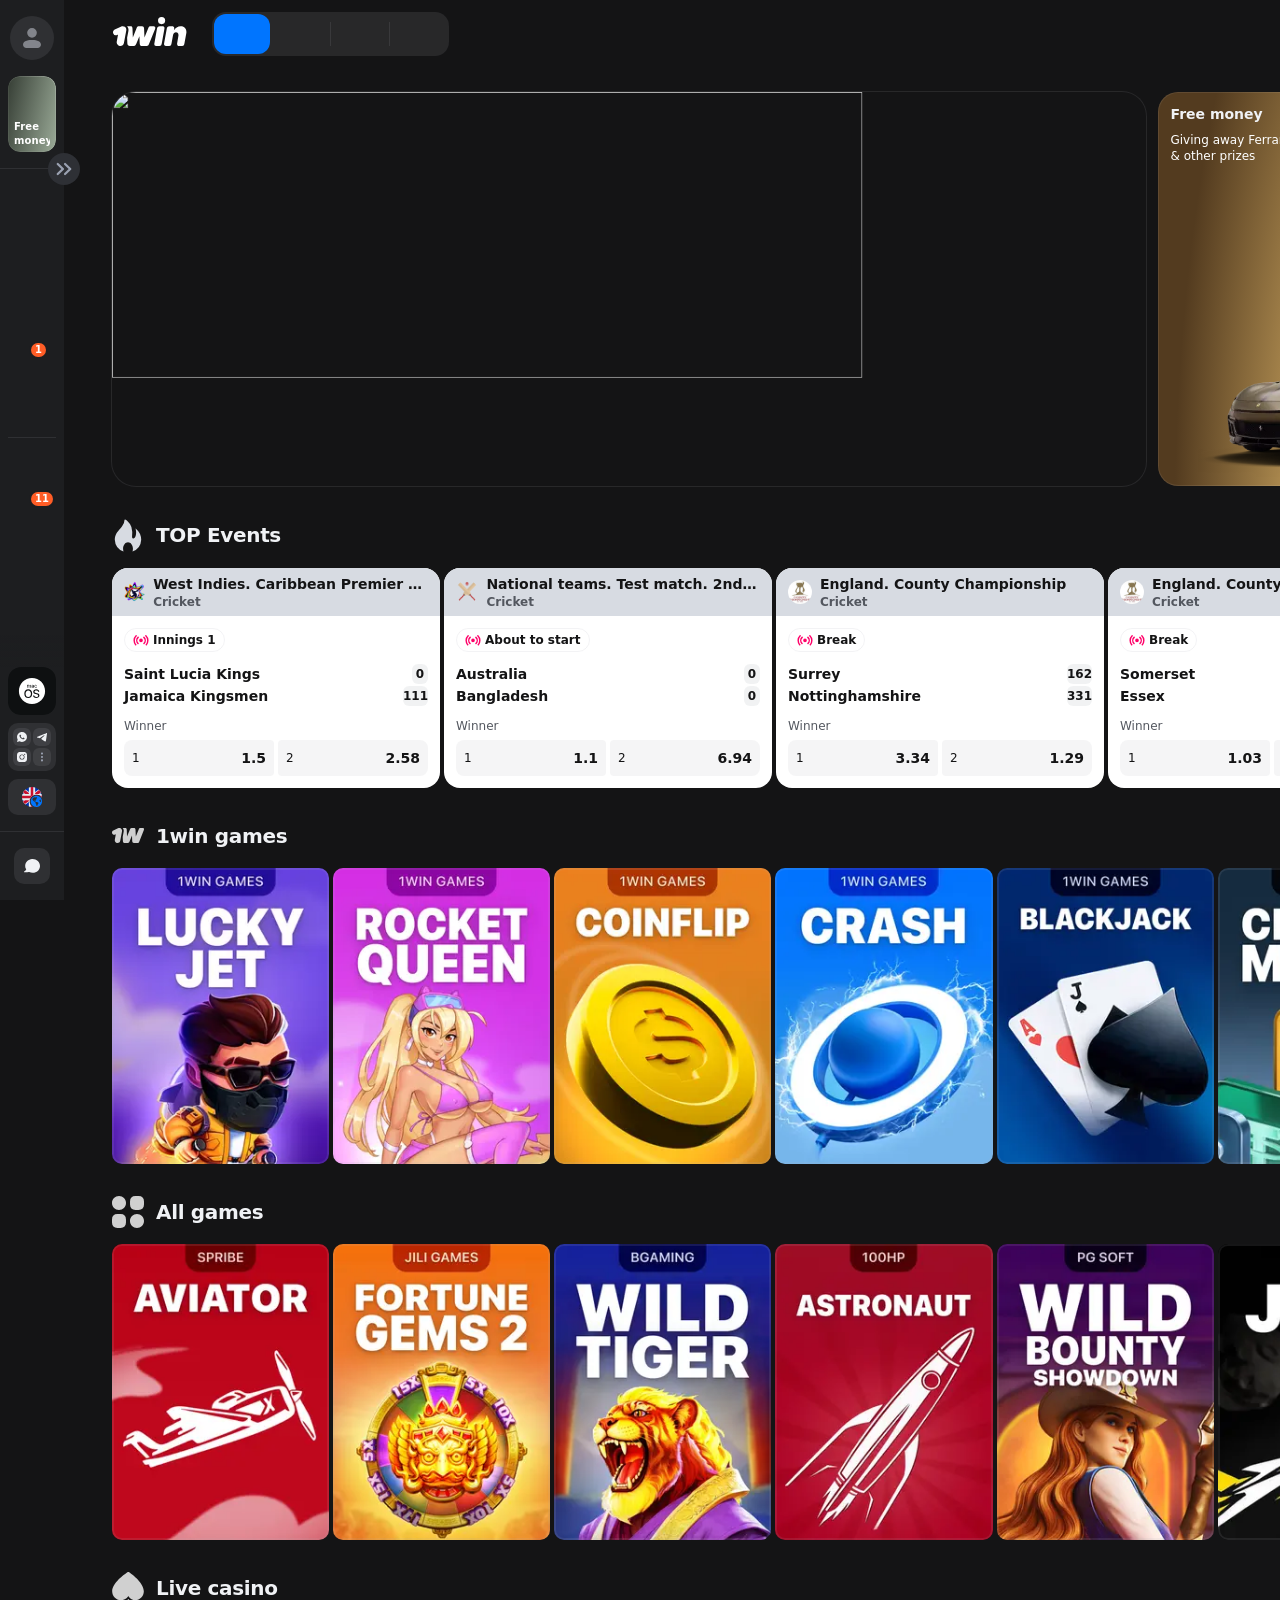
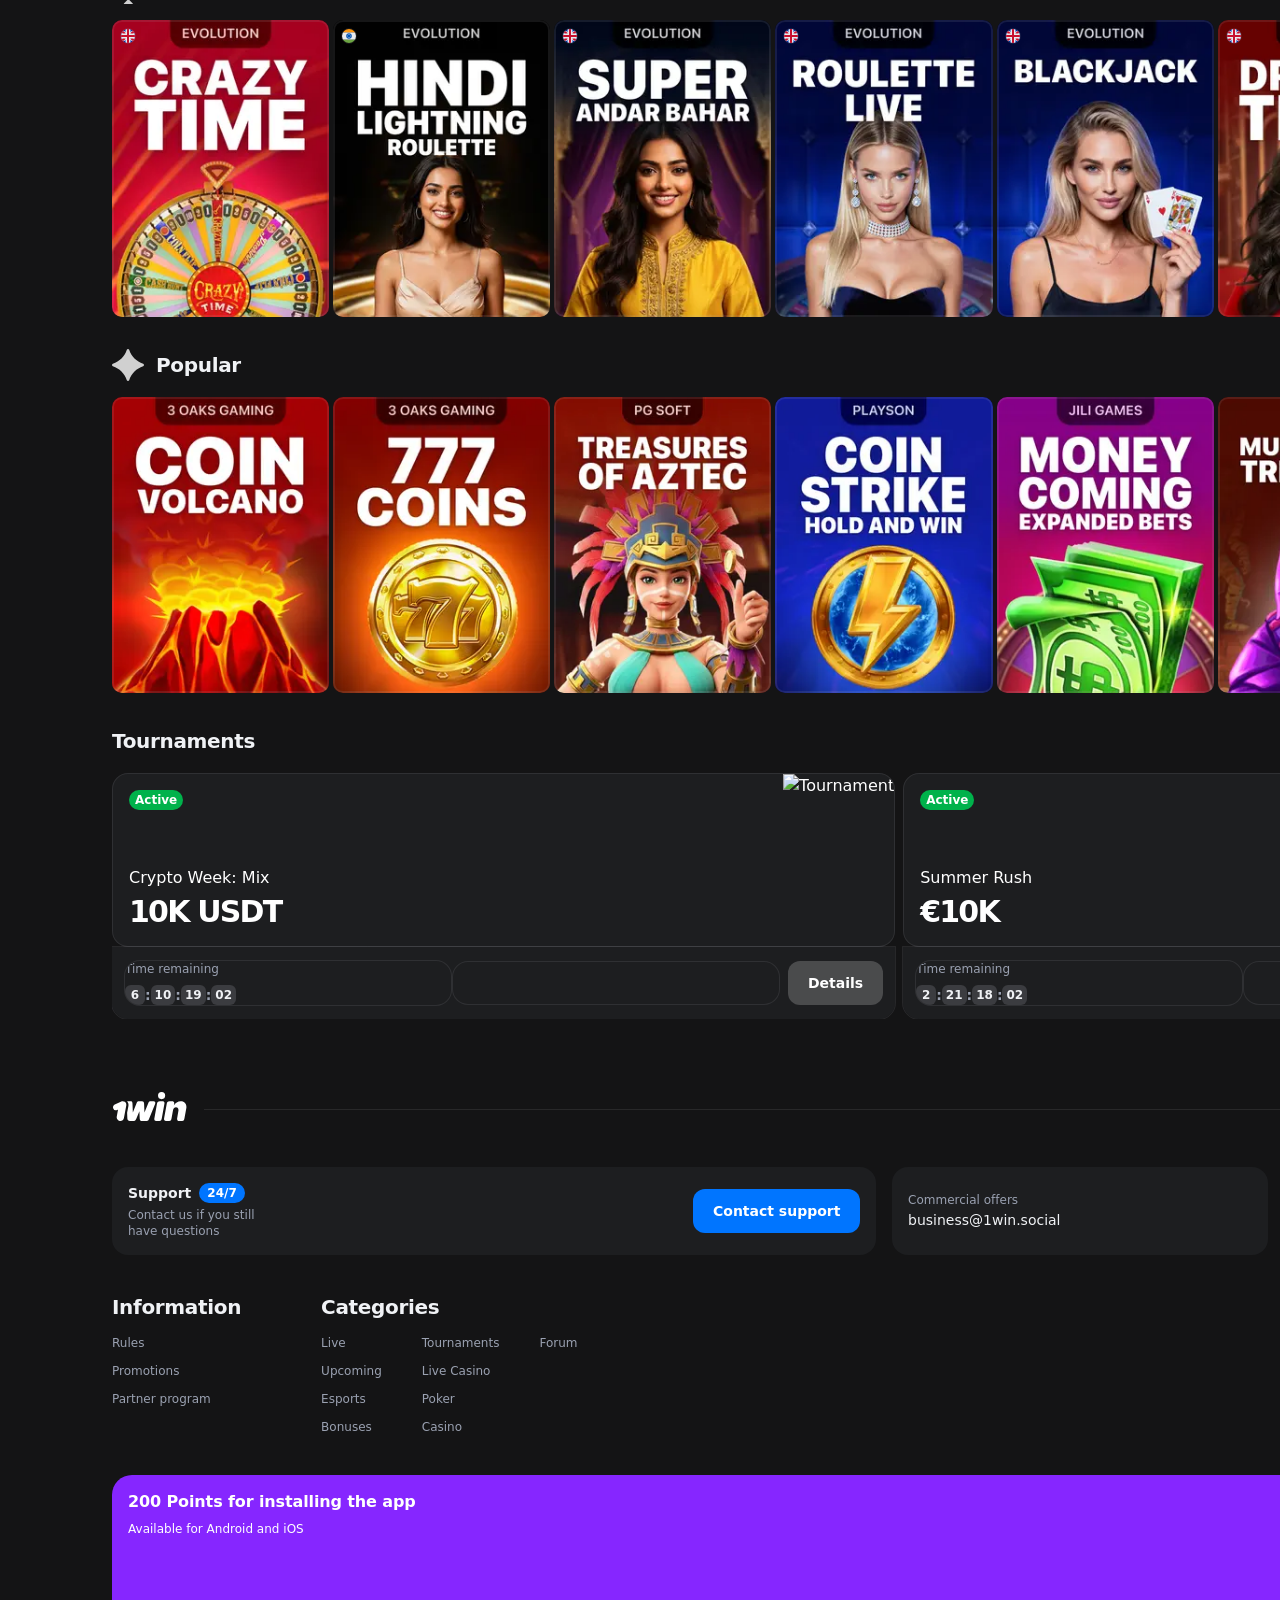
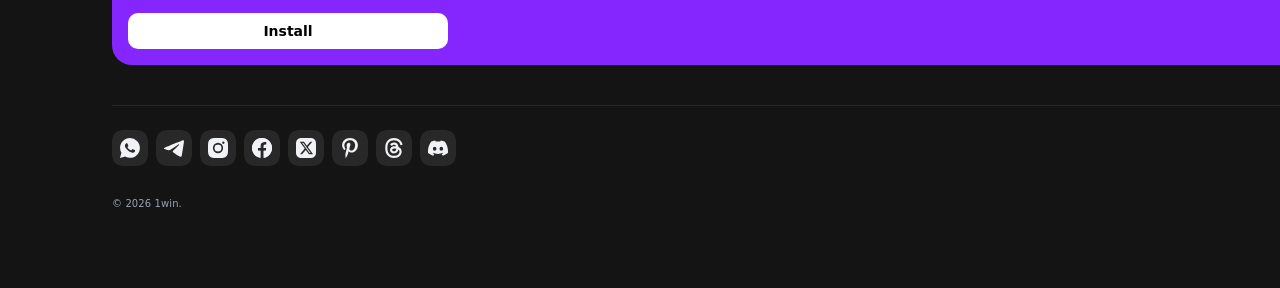
==== commit a5fa7f0b: "Restore authentic left sidebar dashboard on mobile and remove bottom overlay" ====
--- a/index.html
+++ b/index.html
@@ -122,7 +122,7 @@
     
 <meta name="apple-mobile-web-app-status-bar-style" content="black-translucent">
 <meta name="google" content="notranslate">
-<meta name="viewport" content="width=device-width, initial-scale=1.0, minimum-scale=1.0, user-scalable=no, viewport-fit=cover, shrink-to-fit=no">
+<meta name="viewport" content="width=device-width, initial-scale=1.0, maximum-scale=1.0, user-scalable=no, viewport-fit=cover, shrink-to-fit=no">
 
     <script>"use strict";(()=>{var e;window.ENTRY_NAME=(e=document.documentElement.dataset.entry)!=null?e:"(unset)";window.HTML_LOADED_TIME=performance.now();})();
 </script>
@@ -464,6 +464,170 @@
 <style id="inlined-css-variables">
 :root{--neutral-clean-black:#000000;--neutral-clean-black-none:rgba(20, 20, 21, 0);--neutral-clean-white:#ffffff;--neutral-clean-white-none:rgba(240, 242, 245, 0);--neutral-dark-1:#141415;--neutral-dark-10:#9ea2ab;--neutral-dark-11:#b3b6bd;--neutral-dark-12:#797f8b;--neutral-dark-13:#9aa1b1;--neutral-dark-14:#f0f2f5;--neutral-dark-2:#1d1e20;--neutral-dark-3:#2e3035;--neutral-dark-4:#3b3d43;--neutral-dark-5:#44474e;--neutral-dark-6:#4f525a;--neutral-dark-7:#62666f;--neutral-dark-8:#757a85;--neutral-dark-9:#898e98;--neutral-dark-alfa-1:rgba(255, 255, 255, 0.08);--neutral-dark-alfa-10:rgba(255, 255, 255, 0.64);--neutral-dark-alfa-11:rgba(255, 255, 255, 0.72);--neutral-dark-alfa-12:rgba(255, 255, 255, 0.8);--neutral-dark-alfa-13:rgba(255, 255, 255, 0.88);--neutral-dark-alfa-14:rgba(255, 255, 255, 0.96);--neutral-dark-alfa-2:rgba(255, 255, 255, 0.12);--neutral-dark-alfa-3:rgba(255, 255, 255, 0.16);--neutral-dark-alfa-4:rgba(255, 255, 255, 0.2);--neutral-dark-alfa-5:rgba(255, 255, 255, 0.24);--neutral-dark-alfa-6:rgba(255, 255, 255, 0.32);--neutral-dark-alfa-7:rgba(255, 255, 255, 0.4);--neutral-dark-alfa-8:rgba(255, 255, 255, 0.48);--neutral-dark-alfa-9:rgba(255, 255, 255, 0.56);--neutral-dark-alfa-tonal-1:rgba(179, 182, 189, 0.08);--neutral-dark-alfa-tonal-10:rgba(179, 182, 189, 0.64);--neutral-dark-alfa-tonal-11:rgba(179, 182, 189, 0.72);--neutral-dark-alfa-tonal-12:rgba(179, 182, 189, 0.8);--neutral-dark-alfa-tonal-13:rgba(179, 182, 189, 0.88);--neutral-dark-alfa-tonal-14:rgba(179, 182, 189, 0.96);--neutral-dark-alfa-tonal-2:rgba(179, 182, 189, 0.12);--neutral-dark-alfa-tonal-3:rgba(179, 182, 189, 0.16);--neutral-dark-alfa-tonal-4:rgba(179, 182, 189, 0.2);--neutral-dark-alfa-tonal-5:rgba(179, 182, 189, 0.24);--neutral-dark-alfa-tonal-6:rgba(179, 182, 189, 0.32);--neutral-dark-alfa-tonal-7:rgba(179, 182, 189, 0.4);--neutral-dark-alfa-tonal-8:rgba(179, 182, 189, 0.48);--neutral-dark-alfa-tonal-9:rgba(179, 182, 189, 0.56);--neutral-light-1:#ffffff;--neutral-light-10:#747984;--neutral-light-11:#646872;--neutral-light-12:#6f7480;--neutral-light-13:#53575f;--neutral-light-14:#141415;--neutral-light-2:#e7e9ed;--neutral-light-3:#d7dbe2;--neutral-light-4:#dfe1e3;--neutral-light-5:#cdced3;--neutral-light-6:#bcbec4;--neutral-light-7:#a9acb4;--neutral-light-8:#989ca5;--neutral-light-9:#858a95;--neutral-light-alfa-1:rgba(0, 0, 0, 0.08);--neutral-light-alfa-10:rgba(0, 0, 0, 0.64);--neutral-light-alfa-11:rgba(0, 0, 0, 0.72);--neutral-light-alfa-12:rgba(0, 0, 0, 0.8);--neutral-light-alfa-13:rgba(0, 0, 0, 0.88);--neutral-light-alfa-14:rgba(0, 0, 0, 0.96);--neutral-light-alfa-2:rgba(0, 0, 0, 0.12);--neutral-light-alfa-3:rgba(0, 0, 0, 0.16);--neutral-light-alfa-4:rgba(0, 0, 0, 0.2);--neutral-light-alfa-5:rgba(0, 0, 0, 0.24);--neutral-light-alfa-6:rgba(0, 0, 0, 0.32);--neutral-light-alfa-7:rgba(0, 0, 0, 0.4);--neutral-light-alfa-8:rgba(0, 0, 0, 0.48);--neutral-light-alfa-9:rgba(0, 0, 0, 0.56);--neutral-light-alfa-tonal-1:rgba(169, 172, 180, 0.08);--neutral-light-alfa-tonal-10:rgba(169, 172, 180, 0.64);--neutral-light-alfa-tonal-11:rgba(169, 172, 180, 0.72);--neutral-light-alfa-tonal-12:rgba(169, 172, 180, 0.8);--neutral-light-alfa-tonal-13:rgba(169, 172, 180, 0.88);--neutral-light-alfa-tonal-14:rgba(169, 172, 180, 0.96);--neutral-light-alfa-tonal-2:rgba(169, 172, 180, 0.12);--neutral-light-alfa-tonal-3:rgba(169, 172, 180, 0.16);--neutral-light-alfa-tonal-4:rgba(169, 172, 180, 0.2);--neutral-light-alfa-tonal-5:rgba(169, 172, 180, 0.24);--neutral-light-alfa-tonal-6:rgba(169, 172, 180, 0.32);--neutral-light-alfa-tonal-7:rgba(169, 172, 180, 0.4);--neutral-light-alfa-tonal-8:rgba(169, 172, 180, 0.48);--neutral-light-alfa-tonal-9:rgba(169, 172, 180, 0.56);}:root{--brand-accent-dark-1:#001509;--brand-accent-dark-10:#00d95b;--brand-accent-dark-11:#3dc476;--brand-accent-dark-12:#5bcd8b;--brand-accent-dark-13:#7fd8a5;--brand-accent-dark-14:#9fe2bb;--brand-accent-dark-2:#002b12;--brand-accent-dark-3:#003c19;--brand-accent-dark-4:#005223;--brand-accent-dark-5:#00632a;--brand-accent-dark-6:#007933;--brand-accent-dark-7:#008a3a;--brand-accent-dark-8:#00a144;--brand-accent-dark-9:#00b24b;--brand-accent-light-1:#cdf0dc;--brand-accent-light-10:#008c3b;--brand-accent-light-11:#008337;--brand-accent-light-12:#006b2d;--brand-accent-light-13:#005223;--brand-accent-light-14:#003c19;--brand-accent-light-2:#b3e8c9;--brand-accent-light-3:#99e0b7;--brand-accent-light-4:#7fd8a5;--brand-accent-light-5:#67d194;--brand-accent-light-6:#4bc980;--brand-accent-light-7:#33c16f;--brand-accent-light-8:#17b95b;--brand-accent-light-9:#00b24b;--brand-primary-alfa-12:rgba(0, 117, 255, 0.12);--brand-primary-alfa-16:rgba(0, 117, 255, 0.16);--brand-primary-alfa-68:rgba(0, 117, 255, 0.68);--brand-primary-dark-1:#0b0a17;--brand-primary-dark-10:#1381ff;--brand-primary-dark-11:#3fa2ff;--brand-primary-dark-12:#5eb6ff;--brand-primary-dark-13:#7ec8ff;--brand-primary-dark-14:#9dd8ff;--brand-primary-dark-2:#10102d;--brand-primary-dark-3:#141744;--brand-primary-dark-4:#161f5e;--brand-primary-dark-5:#16297a;--brand-primary-dark-6:#143698;--brand-primary-dark-7:#0f46b8;--brand-primary-dark-8:#095bdb;--brand-primary-dark-9:#0075ff;--brand-primary-light-1:#cde5ff;--brand-primary-light-10:#006eec;--brand-primary-light-11:#0653b5;--brand-primary-light-12:#084291;--brand-primary-light-13:#08336f;--brand-primary-light-14:#07244e;--brand-primary-light-2:#b3d7ff;--brand-primary-light-3:#9acaff;--brand-primary-light-4:#80bcff;--brand-primary-light-5:#66aeff;--brand-primary-light-6:#4da0ff;--brand-primary-light-7:#3392ff;--brand-primary-light-8:#1a83ff;--brand-primary-light-9:#0075ff;--sentiment-favorite-alfa-12:rgba(234, 220, 138, 0.12);--sentiment-favorite-dark-1:#1e1804;--sentiment-favorite-dark-10:#ffd240;--sentiment-favorite-dark-11:#ffd85a;--sentiment-favorite-dark-12:#ffde73;--sentiment-favorite-dark-13:#ffe592;--sentiment-favorite-dark-14:#ffecad;--sentiment-favorite-dark-2:#3e3209;--sentiment-favorite-dark-3:#56450d;--sentiment-favorite-dark-4:#765e12;--sentiment-favorite-dark-5:#8e7215;--sentiment-favorite-dark-6:#ae8b1a;--sentiment-favorite-dark-7:#c69e1e;--sentiment-favorite-dark-8:#e6b822;--sentiment-favorite-dark-9:#ffcc26;--sentiment-favorite-light-1:#fff5d4;--sentiment-favorite-light-10:#dcb021;--sentiment-favorite-light-11:#bc961c;--sentiment-favorite-light-12:#9a7b17;--sentiment-favorite-light-13:#765e12;--sentiment-favorite-light-14:#56450d;--sentiment-favorite-light-2:#fff0be;--sentiment-favorite-light-3:#ffeba8;--sentiment-favorite-light-4:#ffe592;--sentiment-favorite-light-5:#ffe17e;--sentiment-favorite-light-6:#ffdb66;--sentiment-favorite-light-7:#ffd651;--sentiment-favorite-light-8:#ffd13a;--sentiment-favorite-light-9:#ffcc26;--sentiment-first-dark-9:#ffc300;--sentiment-first-light-9:#ffc300;--sentiment-informative-alfa-12:rgba(0, 117, 255, 0.12);--sentiment-informative-dark-1:#0b0a17;--sentiment-informative-dark-10:#1381ff;--sentiment-informative-dark-11:#3fa2ff;--sentiment-informative-dark-12:#5eb6ff;--sentiment-informative-dark-13:#7ec8ff;--sentiment-informative-dark-14:#9dd8ff;--sentiment-informative-dark-2:#10102d;--sentiment-informative-dark-3:#141744;--sentiment-informative-dark-4:#161f5e;--sentiment-informative-dark-5:#16297a;--sentiment-informative-dark-6:#143698;--sentiment-informative-dark-7:#0f46b8;--sentiment-informative-dark-8:#095bdb;--sentiment-informative-dark-9:#0075ff;--sentiment-informative-light-1:#cde5ff;--sentiment-informative-light-10:#006eec;--sentiment-informative-light-11:#0653b5;--sentiment-informative-light-12:#084291;--sentiment-informative-light-13:#08336f;--sentiment-informative-light-14:#07244e;--sentiment-informative-light-2:#b3d7ff;--sentiment-informative-light-3:#9acaff;--sentiment-informative-light-4:#80bcff;--sentiment-informative-light-5:#66aeff;--sentiment-informative-light-6:#4da0ff;--sentiment-informative-light-7:#3392ff;--sentiment-informative-light-8:#1a83ff;--sentiment-informative-light-9:#0075ff;--sentiment-negative-alfa-12:rgba(246, 61, 0, 0.12);--sentiment-negative-alfa-16:rgba(246, 61, 0, 0.16);--sentiment-negative-alfa-20:rgba(246, 61, 0, 0.2);--sentiment-negative-dark-1:#1d0700;--sentiment-negative-dark-10:#f7551f;--sentiment-negative-dark-11:#f86b3d;--sentiment-negative-dark-12:#f9825b;--sentiment-negative-dark-13:#fa9e7f;--sentiment-negative-dark-14:#fcb69f;--sentiment-negative-dark-2:#3c0f00;--sentiment-negative-dark-3:#531500;--sentiment-negative-dark-4:#721c00;--sentiment-negative-dark-5:#892200;--sentiment-negative-dark-6:#a82a00;--sentiment-negative-dark-7:#bf2f00;--sentiment-negative-dark-8:#de3700;--sentiment-negative-dark-9:#f63d00;--sentiment-negative-light-1:#f8d8cd;--sentiment-negative-light-10:#bb2f00;--sentiment-negative-light-11:#a02800;--sentiment-negative-light-12:#832100;--sentiment-negative-light-13:#641900;--sentiment-negative-light-14:#491200;--sentiment-negative-light-2:#f4c3b3;--sentiment-negative-light-3:#f0af99;--sentiment-negative-light-4:#ec9a7f;--sentiment-negative-light-5:#e88767;--sentiment-negative-light-6:#e4714b;--sentiment-negative-light-7:#e15e33;--sentiment-negative-light-8:#dc4817;--sentiment-negative-light-9:#d93600;--sentiment-positive-alfa-12:rgba(0, 150, 62, 0.12);--sentiment-positive-alfa-20:rgba(0, 150, 62, 0.2);--sentiment-positive-dark-1:#001509;--sentiment-positive-dark-10:#1fbb61;--sentiment-positive-dark-11:#3dc476;--sentiment-positive-dark-12:#5bcd8b;--sentiment-positive-dark-13:#7fd8a5;--sentiment-positive-dark-14:#9fe2bb;--sentiment-positive-dark-2:#002b12;--sentiment-positive-dark-3:#003c19;--sentiment-positive-dark-4:#005223;--sentiment-positive-dark-5:#00632a;--sentiment-positive-dark-6:#007933;--sentiment-positive-dark-7:#008a3a;--sentiment-positive-dark-8:#00a144;--sentiment-positive-dark-9:#00b24b;--sentiment-positive-light-1:#cdf0dc;--sentiment-positive-light-10:#009a41;--sentiment-positive-light-11:#008337;--sentiment-positive-light-12:#006b2d;--sentiment-positive-light-13:#005223;--sentiment-positive-light-14:#003c19;--sentiment-positive-light-2:#b3e8c9;--sentiment-positive-light-3:#99e0b7;--sentiment-positive-light-4:#7fd8a5;--sentiment-positive-light-5:#67d194;--sentiment-positive-light-6:#4bc980;--sentiment-positive-light-7:#33c16f;--sentiment-positive-light-8:#17b95b;--sentiment-positive-light-9:#00b24b;--sentiment-second-dark-9:#818794;--sentiment-second-light-9:#818794;--sentiment-third-dark-9:#d97e00;--sentiment-third-light-9:#d97e00;--sentiment-warning-alfa-12:rgba(217, 166, 0, 0.12);--sentiment-warning-dark-1:#0f0c0c;--sentiment-warning-dark-10:#f7bd00;--sentiment-warning-dark-11:#ffc817;--sentiment-warning-dark-12:#ffcf35;--sentiment-warning-dark-13:#ffd754;--sentiment-warning-dark-14:#ffde72;--sentiment-warning-dark-2:#1f1514;--sentiment-warning-dark-3:#321e19;--sentiment-warning-dark-4:#47281b;--sentiment-warning-dark-5:#5f351b;--sentiment-warning-dark-6:#794718;--sentiment-warning-dark-7:#975e13;--sentiment-warning-dark-8:#b77e0b;--sentiment-warning-dark-9:#d9a600;--sentiment-warning-light-1:#f6d9ad;--sentiment-warning-light-10:#b86c04;--sentiment-warning-light-11:#985a07;--sentiment-warning-light-12:#794909;--sentiment-warning-light-13:#5c3809;--sentiment-warning-light-14:#3f2708;--sentiment-warning-light-2:#f5ce95;--sentiment-warning-light-3:#f5c47c;--sentiment-warning-light-4:#f5b963;--sentiment-warning-light-5:#f6af48;--sentiment-warning-light-6:#f7a42e;--sentiment-warning-light-7:#f99a13;--sentiment-warning-light-8:#ef8d03;--sentiment-warning-light-9:#d97e00;}.colorScheme-dark{--color-background-base-alfa-neutral-12:var(--neutral-dark-alfa-tonal-2);--color-background-base-alfa-neutral-16:var(--neutral-dark-alfa-tonal-3);--color-background-base-alfa-neutral-20:var(--neutral-dark-alfa-tonal-4);--color-background-base-alfa-neutral-32:var(--neutral-dark-alfa-tonal-6);--color-background-base-alfa-neutral-48:var(--neutral-dark-alfa-tonal-8);--color-background-base-alfa-neutral-8:var(--neutral-dark-alfa-tonal-1);--color-background-base-alfa-neutral-88:var(--neutral-dark-alfa-tonal-13);--color-background-base-alfa-primary:var(--neutral-dark-alfa-13);--color-background-base-alfa-secondary:var(--neutral-dark-alfa-6);--color-background-base-alfa-subtle:var(--neutral-dark-alfa-4);--color-background-base-alfa-tertiary:var(--neutral-dark-alfa-5);--color-background-base-alt-primary:var(--neutral-dark-1);--color-background-base-alt-secondary:var(--neutral-dark-2);--color-background-base-elevated:var(--neutral-clean-black);--color-background-base-elevated-secondary:var(--neutral-dark-3);--color-background-base-inverted:var(--neutral-clean-white);--color-background-base-none:var(--neutral-clean-black-none);--color-background-base-primary:var(--neutral-dark-1);--color-background-base-secondary:var(--neutral-dark-2);--color-background-base-tertiary:var(--neutral-dark-3);--color-background-brand-accent-primary:var(--brand-accent-dark-1);--color-background-brand-accent-secondary:var(--brand-accent-dark-2);--color-background-brand-accent-tertiary:var(--brand-accent-dark-3);--color-background-brand-primary:var(--brand-primary-dark-1);--color-background-brand-secondary:var(--brand-primary-dark-2);--color-background-brand-tertiary:var(--brand-primary-dark-3);--color-background-sentiment-favorite-primary:var(--sentiment-favorite-dark-1);--color-background-sentiment-favorite-secondary:var(--sentiment-favorite-dark-2);--color-background-sentiment-favorite-tertiary:var(--sentiment-favorite-dark-3);--color-background-sentiment-informative-primary:var(--sentiment-informative-dark-1);--color-background-sentiment-informative-secondary:var(--sentiment-informative-dark-2);--color-background-sentiment-informative-tertiary:var(--sentiment-informative-dark-3);--color-background-sentiment-negative-primary:var(--sentiment-negative-dark-1);--color-background-sentiment-negative-secondary:var(--sentiment-negative-dark-2);--color-background-sentiment-negative-tertiary:var(--sentiment-negative-dark-3);--color-background-sentiment-positive-primary:var(--sentiment-positive-dark-1);--color-background-sentiment-positive-secondary:var(--sentiment-positive-dark-2);--color-background-sentiment-positive-tertiary:var(--sentiment-positive-dark-3);--color-background-sentiment-warning-primary:var(--sentiment-warning-dark-1);--color-background-sentiment-warning-secondary:var(--sentiment-warning-dark-2);--color-background-sentiment-warning-tertiary:var(--sentiment-warning-dark-3);--color-border-base-alfa-container:var(--neutral-dark-alfa-tonal-2);--color-border-base-alfa-divider:var(--neutral-dark-alfa-tonal-2);--color-border-base-default:var(--neutral-dark-8);--color-border-base-none:var(--neutral-clean-black-none);--color-border-base-on-bg-secondary:var(--color-background-base-secondary);--color-border-base-on-bg-tertiary:var(--color-background-base-tertiary);--color-border-base-primary:var(--color-background-base-primary);--color-border-base-subtle:var(--neutral-dark-7);--color-border-brand-accent-default:var(--brand-accent-dark-8);--color-border-brand-accent-subtle:var(--brand-accent-dark-7);--color-border-brand-primary-default:var(--brand-primary-dark-8);--color-border-brand-primary-subtle:var(--brand-primary-dark-7);--color-border-sentiment-favorite-default:var(--sentiment-favorite-dark-8);--color-border-sentiment-favorite-subtle:var(--sentiment-favorite-dark-7);--color-border-sentiment-informative-default:var(--sentiment-informative-dark-8);--color-border-sentiment-informative-subtle:var(--sentiment-informative-dark-7);--color-border-sentiment-negative-default:var(--sentiment-negative-dark-8);--color-border-sentiment-negative-subtle:var(--sentiment-negative-dark-7);--color-border-sentiment-positive-default:var(--sentiment-positive-dark-8);--color-border-sentiment-positive-subtle:var(--sentiment-positive-dark-7);--color-border-sentiment-warning-default:var(--sentiment-warning-dark-8);--color-border-sentiment-warning-subtle:var(--sentiment-warning-dark-7);--color-content-base-alfa-static-white-48:var(--neutral-dark-alfa-8);--color-content-base-clean:var(--neutral-clean-white);--color-content-base-inverted:var(--neutral-clean-black);--color-content-base-none:var(--neutral-clean-black-none);--color-content-base-primary:var(--neutral-dark-14);--color-content-base-secondary:var(--neutral-dark-13);--color-content-base-tertiary:var(--neutral-dark-12);--color-content-brand-accent-primary:var(--brand-accent-dark-14);--color-content-brand-accent-secondary:var(--brand-accent-dark-13);--color-content-brand-accent-tertiary:var(--brand-accent-dark-12);--color-content-brand-primary:var(--brand-primary-dark-14);--color-content-brand-secondary:var(--brand-primary-dark-13);--color-content-brand-tertiary:var(--brand-primary-dark-12);--color-content-sentiment-favorite-primary:var(--sentiment-favorite-dark-14);--color-content-sentiment-favorite-secondary:var(--sentiment-favorite-dark-13);--color-content-sentiment-favorite-tertiary:var(--sentiment-favorite-dark-12);--color-content-sentiment-informative-primary:var(--sentiment-informative-dark-14);--color-content-sentiment-informative-secondary:var(--sentiment-informative-dark-13);--color-content-sentiment-informative-tertiary:var(--sentiment-informative-dark-12);--color-content-sentiment-negative-primary:var(--sentiment-negative-dark-14);--color-content-sentiment-negative-secondary:var(--sentiment-negative-dark-13);--color-content-sentiment-negative-tertiary:var(--sentiment-negative-dark-12);--color-content-sentiment-positive-primary:var(--sentiment-positive-dark-14);--color-content-sentiment-positive-secondary:var(--sentiment-positive-dark-13);--color-content-sentiment-positive-tertiary:var(--sentiment-positive-dark-12);--color-content-sentiment-warning-primary:var(--sentiment-warning-dark-14);--color-content-sentiment-warning-secondary:var(--sentiment-warning-dark-13);--color-content-sentiment-warning-tertiary:var(--sentiment-warning-dark-12);--color-solid-brand-accent-active:var(--brand-accent-dark-11);--color-solid-brand-accent-default:var(--brand-accent-dark-9);--color-solid-brand-accent-hover:var(--brand-accent-dark-10);--color-solid-brand-primary-active:var(--brand-primary-dark-11);--color-solid-brand-primary-default:var(--brand-primary-dark-9);--color-solid-brand-primary-hover:var(--brand-primary-dark-10);--color-solid-sentiment-favorite-active:var(--sentiment-favorite-dark-10);--color-solid-sentiment-favorite-default:var(--sentiment-favorite-dark-9);--color-solid-sentiment-favorite-hover:var(--sentiment-favorite-dark-10);--color-solid-sentiment-informative-active:var(--sentiment-informative-dark-11);--color-solid-sentiment-informative-default:var(--sentiment-informative-dark-9);--color-solid-sentiment-informative-hover:var(--sentiment-informative-dark-10);--color-solid-sentiment-negative-active:var(--sentiment-negative-dark-11);--color-solid-sentiment-negative-default:var(--sentiment-negative-dark-9);--color-solid-sentiment-negative-hover:var(--sentiment-negative-dark-10);--color-solid-sentiment-place-second:var(--sentiment-second-dark-9);--color-solid-sentiment-place-third:var(--sentiment-third-dark-9);--color-solid-sentiment-positive-active:var(--sentiment-positive-dark-11);--color-solid-sentiment-positive-default:var(--sentiment-positive-dark-9);--color-solid-sentiment-positive-hover:var(--sentiment-positive-dark-10);--color-solid-sentiment-warning-active:var(--sentiment-warning-dark-11);--color-solid-sentiment-warning-default:var(--sentiment-warning-dark-9);--color-solid-sentiment-warning-hover:var(--sentiment-warning-dark-10);--color-ui-base-active:var(--neutral-dark-6);--color-ui-base-default:var(--neutral-dark-4);--color-ui-base-hover:var(--neutral-dark-5);--color-ui-brand-accent-active:var(--brand-accent-dark-6);--color-ui-brand-accent-default:var(--brand-accent-dark-4);--color-ui-brand-accent-hover:var(--brand-accent-dark-5);--color-ui-brand-primary-active:var(--brand-primary-dark-6);--color-ui-brand-primary-default:var(--brand-primary-dark-4);--color-ui-brand-primary-hover:var(--brand-primary-dark-5);--color-ui-sentiment-informative-active:var(--sentiment-informative-dark-6);--color-ui-sentiment-informative-default:var(--sentiment-informative-dark-4);--color-ui-sentiment-informative-hover:var(--sentiment-informative-dark-5);--color-ui-sentiment-negative-active:var(--sentiment-negative-dark-6);--color-ui-sentiment-negative-default:var(--sentiment-negative-dark-4);--color-ui-sentiment-negative-hover:var(--sentiment-negative-dark-5);--color-ui-sentiment-positive-active:var(--sentiment-positive-dark-6);--color-ui-sentiment-positive-default:var(--sentiment-positive-dark-4);--color-ui-sentiment-positive-hover:var(--sentiment-positive-dark-5);--color-ui-sentiment-warning-active:var(--sentiment-warning-dark-6);--color-ui-sentiment-warning-default:var(--sentiment-warning-dark-4);--color-ui-sentiment-warning-hover:var(--sentiment-warning-dark-5);}.colorScheme-light{--color-background-base-alfa-neutral-12:var(--neutral-light-alfa-tonal-2);--color-background-base-alfa-neutral-16:var(--neutral-light-alfa-tonal-3);--color-background-base-alfa-neutral-20:var(--neutral-light-alfa-tonal-4);--color-background-base-alfa-neutral-32:var(--neutral-light-alfa-tonal-6);--color-background-base-alfa-neutral-48:var(--neutral-light-alfa-tonal-8);--color-background-base-alfa-neutral-8:var(--neutral-light-alfa-tonal-1);--color-background-base-alfa-neutral-88:var(--neutral-light-alfa-tonal-13);--color-background-base-alfa-primary:var(--neutral-light-alfa-13);--color-background-base-alfa-secondary:var(--neutral-light-alfa-6);--color-background-base-alfa-subtle:var(--neutral-light-alfa-4);--color-background-base-alfa-tertiary:var(--neutral-light-alfa-5);--color-background-base-alt-primary:var(--neutral-light-2);--color-background-base-alt-secondary:var(--neutral-light-1);--color-background-base-elevated:var(--neutral-clean-white);--color-background-base-elevated-secondary:var(--neutral-light-2);--color-background-base-inverted:var(--neutral-clean-black);--color-background-base-none:var(--neutral-clean-white-none);--color-background-base-primary:var(--neutral-light-1);--color-background-base-secondary:var(--neutral-light-2);--color-background-base-tertiary:var(--neutral-light-3);--color-background-brand-accent-primary:var(--brand-accent-light-1);--color-background-brand-accent-secondary:var(--brand-accent-light-2);--color-background-brand-accent-tertiary:var(--brand-accent-light-3);--color-background-brand-primary:var(--brand-primary-light-1);--color-background-brand-secondary:var(--brand-primary-light-2);--color-background-brand-tertiary:var(--brand-primary-light-3);--color-background-sentiment-favorite-primary:var(--sentiment-favorite-light-1);--color-background-sentiment-favorite-secondary:var(--sentiment-favorite-light-2);--color-background-sentiment-favorite-tertiary:var(--sentiment-favorite-light-3);--color-background-sentiment-informative-primary:var(--sentiment-informative-light-1);--color-background-sentiment-informative-secondary:var(--sentiment-informative-light-2);--color-background-sentiment-informative-tertiary:var(--sentiment-informative-light-3);--color-background-sentiment-negative-primary:var(--sentiment-negative-light-1);--color-background-sentiment-negative-secondary:var(--sentiment-negative-light-2);--color-background-sentiment-negative-tertiary:var(--sentiment-negative-light-3);--color-background-sentiment-positive-primary:var(--sentiment-positive-light-1);--color-background-sentiment-positive-secondary:var(--sentiment-positive-light-2);--color-background-sentiment-positive-tertiary:var(--sentiment-positive-light-3);--color-background-sentiment-warning-primary:var(--sentiment-warning-light-1);--color-background-sentiment-warning-secondary:var(--sentiment-warning-light-2);--color-background-sentiment-warning-tertiary:var(--sentiment-warning-light-3);--color-border-base-alfa-container:var(--neutral-dark-alfa-tonal-3);--color-border-base-alfa-divider:var(--neutral-dark-alfa-tonal-3);--color-border-base-default:var(--neutral-light-8);--color-border-base-none:var(--neutral-clean-white-none);--color-border-base-on-bg-secondary:var(--color-background-base-secondary);--color-border-base-on-bg-tertiary:var(--color-background-base-tertiary);--color-border-base-primary:var(--color-background-base-primary);--color-border-base-subtle:var(--neutral-light-7);--color-border-brand-accent-default:var(--brand-accent-light-8);--color-border-brand-accent-subtle:var(--brand-accent-light-7);--color-border-brand-primary-default:var(--brand-primary-light-8);--color-border-brand-primary-subtle:var(--brand-primary-light-7);--color-border-sentiment-favorite-default:var(--sentiment-favorite-light-8);--color-border-sentiment-favorite-subtle:var(--sentiment-favorite-light-7);--color-border-sentiment-informative-default:var(--sentiment-informative-light-8);--color-border-sentiment-informative-subtle:var(--sentiment-informative-light-7);--color-border-sentiment-negative-default:var(--sentiment-negative-light-8);--color-border-sentiment-negative-subtle:var(--sentiment-negative-light-7);--color-border-sentiment-positive-default:var(--sentiment-positive-light-8);--color-border-sentiment-positive-subtle:var(--sentiment-positive-light-7);--color-border-sentiment-warning-default:var(--sentiment-warning-light-8);--color-border-sentiment-warning-subtle:var(--sentiment-warning-light-7);--color-content-base-alfa-static-white-48:var(--neutral-dark-alfa-7);--color-content-base-clean:var(--neutral-clean-black);--color-content-base-inverted:var(--neutral-clean-white);--color-content-base-none:var(--neutral-clean-white-none);--color-content-base-primary:var(--neutral-light-14);--color-content-base-secondary:var(--neutral-light-13);--color-content-base-tertiary:var(--neutral-light-12);--color-content-brand-accent-primary:var(--brand-accent-light-14);--color-content-brand-accent-secondary:var(--brand-accent-light-13);--color-content-brand-accent-tertiary:var(--brand-accent-light-12);--color-content-brand-primary:var(--brand-primary-light-14);--color-content-brand-secondary:var(--brand-primary-light-13);--color-content-brand-tertiary:var(--brand-primary-light-12);--color-content-sentiment-favorite-primary:var(--sentiment-favorite-light-14);--color-content-sentiment-favorite-secondary:var(--sentiment-favorite-light-13);--color-content-sentiment-favorite-tertiary:var(--sentiment-favorite-light-12);--color-content-sentiment-informative-primary:var(--sentiment-informative-light-14);--color-content-sentiment-informative-secondary:var(--sentiment-informative-light-13);--color-content-sentiment-informative-tertiary:var(--sentiment-informative-light-12);--color-content-sentiment-negative-primary:var(--sentiment-negative-light-14);--color-content-sentiment-negative-secondary:var(--sentiment-negative-light-13);--color-content-sentiment-negative-tertiary:var(--sentiment-negative-light-12);--color-content-sentiment-positive-primary:var(--sentiment-positive-light-14);--color-content-sentiment-positive-secondary:var(--sentiment-positive-light-13);--color-content-sentiment-positive-tertiary:var(--sentiment-positive-light-12);--color-content-sentiment-warning-primary:var(--sentiment-warning-light-14);--color-content-sentiment-warning-secondary:var(--sentiment-warning-light-13);--color-content-sentiment-warning-tertiary:var(--sentiment-warning-light-12);--color-solid-brand-accent-active:var(--brand-accent-light-11);--color-solid-brand-accent-default:var(--brand-accent-light-9);--color-solid-brand-accent-hover:var(--brand-accent-light-10);--color-solid-brand-primary-active:var(--brand-primary-light-11);--color-solid-brand-primary-default:var(--brand-primary-light-9);--color-solid-brand-primary-hover:var(--brand-primary-light-10);--color-solid-sentiment-favorite-active:var(--sentiment-favorite-light-11);--color-solid-sentiment-favorite-default:var(--sentiment-favorite-light-9);--color-solid-sentiment-favorite-hover:var(--sentiment-favorite-light-10);--color-solid-sentiment-informative-active:var(--sentiment-informative-light-11);--color-solid-sentiment-informative-default:var(--sentiment-informative-light-9);--color-solid-sentiment-informative-hover:var(--sentiment-informative-light-10);--color-solid-sentiment-negative-active:var(--sentiment-negative-light-11);--color-solid-sentiment-negative-default:var(--sentiment-negative-light-9);--color-solid-sentiment-negative-hover:var(--sentiment-negative-light-10);--color-solid-sentiment-place-second:var(--sentiment-second-light-9);--color-solid-sentiment-place-third:var(--sentiment-third-light-9);--color-solid-sentiment-positive-active:var(--sentiment-positive-light-11);--color-solid-sentiment-positive-default:var(--sentiment-positive-light-9);--color-solid-sentiment-positive-hover:var(--sentiment-positive-light-10);--color-solid-sentiment-warning-active:var(--sentiment-warning-light-11);--color-solid-sentiment-warning-default:var(--sentiment-warning-light-9);--color-solid-sentiment-warning-hover:var(--sentiment-warning-light-10);--color-ui-base-active:var(--neutral-light-6);--color-ui-base-default:var(--neutral-light-4);--color-ui-base-hover:var(--neutral-light-5);--color-ui-brand-accent-active:var(--brand-accent-light-6);--color-ui-brand-accent-default:var(--brand-accent-light-4);--color-ui-brand-accent-hover:var(--brand-accent-light-5);--color-ui-brand-primary-active:var(--brand-primary-light-6);--color-ui-brand-primary-default:var(--brand-primary-light-4);--color-ui-brand-primary-hover:var(--brand-primary-light-5);--color-ui-sentiment-informative-active:var(--sentiment-informative-light-6);--color-ui-sentiment-informative-default:var(--sentiment-informative-light-4);--color-ui-sentiment-informative-hover:var(--sentiment-informative-light-5);--color-ui-sentiment-negative-active:var(--sentiment-negative-light-6);--color-ui-sentiment-negative-default:var(--sentiment-negative-light-4);--color-ui-sentiment-negative-hover:var(--sentiment-negative-light-5);--color-ui-sentiment-positive-active:var(--sentiment-positive-light-6);--color-ui-sentiment-positive-default:var(--sentiment-positive-light-4);--color-ui-sentiment-positive-hover:var(--sentiment-positive-light-5);--color-ui-sentiment-warning-active:var(--sentiment-warning-light-6);--color-ui-sentiment-warning-default:var(--sentiment-warning-light-4);--color-ui-sentiment-warning-hover:var(--sentiment-warning-light-5);}:root{--color-background-base-alfa-scrim:var(--neutral-light-alfa-12);--color-background-base-alfa-static-black:var(--neutral-light-alfa-4);--color-background-base-alfa-static-black-20:var(--neutral-light-alfa-4);--color-background-base-alfa-static-black-40:var(--neutral-light-alfa-7);--color-background-base-alfa-static-black-48:var(--neutral-light-alfa-8);--color-background-base-alfa-static-black-60:var(--neutral-light-alfa-10);--color-background-base-alfa-static-black-88:var(--neutral-light-alfa-13);--color-background-base-alfa-static-black-96:var(--neutral-light-alfa-14);--color-background-base-alfa-static-white:var(--neutral-dark-alfa-4);--color-background-base-alfa-static-white-20:var(--neutral-dark-alfa-4);--color-background-base-alfa-static-white-24:var(--neutral-dark-alfa-5);--color-background-base-alfa-static-white-32:var(--neutral-dark-alfa-6);--color-background-base-alfa-static-white-48:var(--neutral-dark-alfa-8);--color-background-base-alfa-static-white-64:var(--neutral-dark-alfa-10);--color-background-base-alfa-static-white-8:var(--neutral-dark-alfa-1);--color-background-base-alfa-static-white-88:var(--neutral-dark-alfa-13);--color-background-base-alfa-static-white-96:var(--neutral-dark-alfa-14);--color-background-base-static-black:var(--neutral-clean-black);--color-background-base-static-white:var(--neutral-clean-white);--color-border-base-alfa-static-white-20:var(--neutral-dark-alfa-4);--color-border-base-alfa-static-white-64:var(--neutral-dark-alfa-10);--color-border-base-alfa-static-white-8:var(--neutral-dark-alfa-1);--color-content-base-alfa-neutral-12:var(--neutral-dark-alfa-tonal-2);--color-content-base-alfa-neutral-16:var(--neutral-dark-alfa-tonal-3);--color-content-base-alfa-neutral-20:var(--neutral-dark-alfa-tonal-4);--color-content-base-alfa-neutral-64:var(--neutral-dark-alfa-tonal-10);--color-content-base-alfa-neutral-8:var(--neutral-dark-alfa-tonal-1);--color-content-base-alfa-static-black-20:var(--neutral-light-alfa-4);--color-content-base-alfa-static-black-40:var(--neutral-light-alfa-7);--color-content-base-alfa-static-black-64:var(--neutral-light-alfa-10);--color-content-base-alfa-static-black-88:var(--neutral-light-alfa-13);--color-content-base-alfa-static-white-20:var(--neutral-dark-alfa-4);--color-content-base-alfa-static-white-24:var(--neutral-dark-alfa-5);--color-content-base-alfa-static-white-32:var(--neutral-dark-alfa-6);--color-content-base-alfa-static-white-64:var(--neutral-dark-alfa-10);--color-content-base-alfa-static-white-72:var(--neutral-dark-alfa-11);--color-content-base-alfa-static-white-88:var(--neutral-dark-alfa-13);--color-content-base-alfa-static-white-96:var(--neutral-dark-alfa-14);--color-content-base-on-accent:var(--neutral-clean-white);--color-content-base-on-primary:var(--neutral-clean-white);--color-content-base-static-black:var(--neutral-clean-black);--color-content-base-static-white:var(--neutral-clean-white);--color-solid-brand-primary-alfa-12:var(--brand-primary-alfa-12);--color-solid-brand-primary-alfa-16:var(--brand-primary-alfa-16);--color-solid-brand-primary-alfa-68:var(--brand-primary-alfa-68);--color-solid-sentiment-informative-alfa-12:var(--sentiment-informative-alfa-12);--color-solid-sentiment-negative-alfa-12:var(--sentiment-negative-alfa-12);--color-solid-sentiment-negative-alfa-16:var(--sentiment-negative-alfa-16);--color-solid-sentiment-negative-alfa-20:var(--sentiment-negative-alfa-20);--color-solid-sentiment-place-first:var(--sentiment-first-dark-9);--color-solid-sentiment-positive-alfa-12:var(--sentiment-positive-alfa-12);--color-solid-sentiment-positive-alfa-20:var(--sentiment-positive-alfa-20);--color-solid-sentiment-warning-alfa-12:var(--sentiment-warning-alfa-12);}:root{--rounding-0:0px;--rounding-1:1px;--rounding-10:10px;--rounding-12:12px;--rounding-16:16px;--rounding-2:2px;--rounding-20:20px;--rounding-24:24px;--rounding-32:32px;--rounding-4:4px;--rounding-6:6px;--rounding-8:8px;--rounding-max:999px;}:root{--rounding-betting-desktop:var(--rounding-0);--rounding-betting-mobile:var(--rounding-0);--rounding-component-avatar:var(--rounding-max);--rounding-component-badge:var(--rounding-max);--rounding-component-checkbox:var(--rounding-6);--rounding-component-chipstab:var(--rounding-max);--rounding-component-popover:var(--rounding-16);--rounding-component-radio:var(--rounding-max);--rounding-component-switch:var(--rounding-max);--rounding-component-tooltip:var(--rounding-12);--rounding-container-l:var(--rounding-20);--rounding-container-m:var(--rounding-16);--rounding-container-s:var(--rounding-12);--rounding-container-xl:var(--rounding-24);--rounding-container-xs:var(--rounding-8);--rounding-container-xxl:var(--rounding-32);--rounding-container-xxs:var(--rounding-4);--rounding-control-l:var(--rounding-10);--rounding-control-m:var(--rounding-10);--rounding-control-s:var(--rounding-8);--rounding-control-xl:var(--rounding-12);--rounding-control-xxl:var(--rounding-12);}:root{--spacing-0:0px;--spacing-1:1px;--spacing-12:12px;--spacing-16:16px;--spacing-2:2px;--spacing-20:20px;--spacing-24:24px;--spacing-32:32px;--spacing-4:4px;--spacing-40:40px;--spacing-48:48px;--spacing-6:6px;--spacing-64:64px;--spacing-8:8px;}:root{--container-padding-betting-desktop:var(--spacing-0);--container-padding-betting-gap-horizontal-desktop:var(--spacing-48);--container-padding-betting-gap-horizontal-mobile:var(--spacing-0);--container-padding-betting-gap-vertical-desktop:var(--spacing-24);--container-padding-betting-gap-vertical-mobile:var(--spacing-16);--container-padding-desktop:var(--spacing-48);--container-padding-mobile:var(--spacing-16);--container-page-content-padding-bottom-desktop:var(--spacing-32);--container-page-content-padding-bottom-mobile:var(--spacing-24);--container-page-content-padding-top-desktop:var(--spacing-24);--container-page-content-padding-top-mobile:var(--spacing-12);--modal-margin-desktop:var(--spacing-64);--modal-margin-mobile:var(--spacing-24);--modal-padding-modal-desktop:var(--spacing-20);--modal-padding-modal-gap-form:var(--rounding-16);--modal-padding-modal-gap-stack-form:var(--rounding-12);--modal-padding-modal-header-bottom-desktop:var(--spacing-16);--modal-padding-modal-header-bottom-mobile:var(--spacing-12);--modal-padding-modal-mobile:var(--spacing-16);--popover-padding:var(--spacing-16);}:root{--size-container-width-max:1640px;--size-control-l:40px;--size-control-m:36px;--size-control-s:32px;--size-control-xl:44px;--size-control-xs:28px;--size-control-xxl:48px;--size-control-xxs:24px;--size-element-s:20px;--size-footer-width-links-max:140px;--size-game-height-max:900px;--size-modal-desktop-height-max:768px;--size-modal-desktop-width-l:738px;--size-modal-desktop-width-m:620px;--size-modal-desktop-width-s:390px;--size-popover-desktop-width:308px;--size-popover-list-height-max:376px;--size-popover-mobile-width:328px;--size-popover-notifications-height-min:500px;--size-table-column-width-max:220px;--size-table-column-width-min:110px;--size-tooltip-width-max:270px;--size-tooltip-width-min:140px;}:root{--font-body-font-family:'Inter', var(--reserved-fonts);--font-body-label-font-family:'Inter', var(--reserved-fonts);--font-body-label-font-size:14px;--font-body-label-font-weight:600;--font-body-label-letter-spacing:0px;--font-body-label-line-height:20px;--font-body-label-paragraph-indent:0px;--font-body-label-paragraph-spacing:8px;--font-body-label-text-case:none;--font-body-regular-font-size:14px;--font-body-regular-font-weight:400;--font-body-regular-letter-spacing:0px;--font-body-regular-line-height:20px;--font-body-regular-paragraph-indent:0px;--font-body-regular-paragraph-spacing:8px;--font-body-semibold-font-size:14px;--font-body-semibold-font-weight:600;--font-body-semibold-letter-spacing:0px;--font-body-semibold-line-height:20px;--font-body-semibold-paragraph-indent:0px;--font-body-semibold-paragraph-spacing:8px;--font-body-text-case:none;--font-caption-font-family:'Inter', var(--reserved-fonts);--font-caption-s-caps-font-size:12px;--font-caption-s-caps-font-weight:400;--font-caption-s-caps-letter-spacing:0.01px;--font-caption-s-caps-line-height:16px;--font-caption-s-caps-paragraph-indent:0px;--font-caption-s-caps-paragraph-spacing:0px;--font-caption-s-caps-text-case:uppercase;--font-caption-s-label-font-family:'Inter', var(--reserved-fonts);--font-caption-s-label-font-size:12px;--font-caption-s-label-font-weight:600;--font-caption-s-label-letter-spacing:0.01px;--font-caption-s-label-line-height:16px;--font-caption-s-label-paragraph-indent:0px;--font-caption-s-label-paragraph-spacing:0px;--font-caption-s-label-text-case:none;--font-caption-s-regular-font-size:12px;--font-caption-s-regular-font-weight:400;--font-caption-s-regular-letter-spacing:0.01px;--font-caption-s-regular-line-height:16px;--font-caption-s-regular-paragraph-indent:0px;--font-caption-s-regular-paragraph-spacing:0px;--font-caption-s-semibold-font-size:12px;--font-caption-s-semibold-font-weight:600;--font-caption-s-semibold-letter-spacing:0.01px;--font-caption-s-semibold-line-height:16px;--font-caption-s-semibold-paragraph-indent:0px;--font-caption-s-semibold-paragraph-spacing:0px;--font-caption-text-case:none;--font-caption-xs-caps-font-weight:600;--font-caption-xs-font-size:10px;--font-caption-xs-letter-spacing:0.10px;--font-caption-xs-line-height:14px;--font-caption-xs-paragraph-indent:0px;--font-caption-xs-paragraph-spacing:0px;--font-caption-xs-regular-font-weight:400;--font-caption-xs-semibold-font-weight:600;--font-decorative-body-font-size:13px;--font-decorative-body-font-weight:800;--font-decorative-body-letter-spacing:0.52px;--font-decorative-body-line-height:13px;--font-decorative-display-2xl-desktop-font-size:70px;--font-decorative-display-2xl-desktop-font-weight:800;--font-decorative-display-2xl-desktop-letter-spacing:-2.80px;--font-decorative-display-2xl-desktop-line-height:70px;--font-decorative-display-2xl-mobile-font-size:54px;--font-decorative-display-2xl-mobile-font-weight:800;--font-decorative-display-2xl-mobile-letter-spacing:-2.80px;--font-decorative-display-2xl-mobile-line-height:54px;--font-decorative-display-l-desktop-font-size:34px;--font-decorative-display-l-desktop-font-weight:800;--font-decorative-display-l-desktop-letter-spacing:-1.36px;--font-decorative-display-l-desktop-line-height:38px;--font-decorative-display-l-mobile-font-size:28px;--font-decorative-display-l-mobile-font-weight:800;--font-decorative-display-l-mobile-letter-spacing:-0.56px;--font-decorative-display-l-mobile-line-height:34px;--font-decorative-display-m-desktop-font-size:28px;--font-decorative-display-m-desktop-font-weight:800;--font-decorative-display-m-desktop-letter-spacing:-0.56px;--font-decorative-display-m-desktop-line-height:32px;--font-decorative-display-m-mobile-font-size:22px;--font-decorative-display-m-mobile-font-weight:800;--font-decorative-display-m-mobile-letter-spacing:-0.44px;--font-decorative-display-m-mobile-line-height:26px;--font-decorative-display-s-desktop-font-size:22px;--font-decorative-display-s-desktop-font-weight:800;--font-decorative-display-s-desktop-letter-spacing:-0.44px;--font-decorative-display-s-desktop-line-height:26px;--font-decorative-display-s-mobile-font-size:16px;--font-decorative-display-s-mobile-font-weight:800;--font-decorative-display-s-mobile-letter-spacing:0px;--font-decorative-display-s-mobile-line-height:20px;--font-decorative-display-xl-desktop-font-size:54px;--font-decorative-display-xl-desktop-font-weight:800;--font-decorative-display-xl-desktop-letter-spacing:-2.16px;--font-decorative-display-xl-desktop-line-height:60px;--font-decorative-display-xl-mobile-font-size:34px;--font-decorative-display-xl-mobile-font-weight:800;--font-decorative-display-xl-mobile-letter-spacing:-1.36px;--font-decorative-display-xl-mobile-line-height:38px;--font-decorative-font-family:'Halvar Breit', var(--reserved-fonts);--font-decorative-text-case:uppercase;--font-display-body-font-family:'Inter', var(--reserved-fonts);--font-display-body-label-font-family:'Inter', var(--reserved-fonts);--font-display-body-label-font-size:16px;--font-display-body-label-font-weight:600;--font-display-body-label-letter-spacing:-0.12px;--font-display-body-label-line-height:22px;--font-display-body-label-paragraph-indent:0px;--font-display-body-label-paragraph-spacing:0px;--font-display-body-label-text-case:none;--font-display-body-regular-font-size:16px;--font-display-body-regular-font-weight:400;--font-display-body-regular-letter-spacing:-0.12px;--font-display-body-regular-line-height:22px;--font-display-body-regular-paragraph-indent:0px;--font-display-body-regular-paragraph-spacing:0px;--font-display-body-semibold-font-size:16px;--font-display-body-semibold-font-weight:600;--font-display-body-semibold-letter-spacing:-0.12px;--font-display-body-semibold-line-height:22px;--font-display-body-semibold-paragraph-indent:0px;--font-display-body-semibold-paragraph-spacing:0px;--font-display-body-text-case:none;--font-display-font-family:'Inter', var(--reserved-fonts);--font-display-l-desktop-font-size:56px;--font-display-l-desktop-font-weight:600;--font-display-l-desktop-letter-spacing:-1.25px;--font-display-l-desktop-line-height:62px;--font-display-l-desktop-paragraph-indent:0px;--font-display-l-desktop-paragraph-spacing:0px;--font-display-l-mobile-font-size:32px;--font-display-l-mobile-font-weight:600;--font-display-l-mobile-letter-spacing:-0.69px;--font-display-l-mobile-line-height:36px;--font-display-l-mobile-paragraph-indent:0px;--font-display-l-mobile-paragraph-spacing:0px;--font-display-m-desktop-font-size:44px;--font-display-m-desktop-font-weight:600;--font-display-m-desktop-letter-spacing:-0.98px;--font-display-m-desktop-line-height:50px;--font-display-m-desktop-paragraph-indent:0px;--font-display-m-desktop-paragraph-spacing:0px;--font-display-m-mobile-font-size:28px;--font-display-m-mobile-font-weight:600;--font-display-m-mobile-letter-spacing:-0.59px;--font-display-m-mobile-line-height:32px;--font-display-m-mobile-paragraph-indent:0px;--font-display-m-mobile-paragraph-spacing:0px;--font-display-text-case:none;--font-headline-font-family:'Inter', var(--reserved-fonts);--font-headline-h1-desktop-font-size:36px;--font-headline-h1-desktop-font-weight:600;--font-headline-h1-desktop-letter-spacing:-0.79px;--font-headline-h1-desktop-line-height:40px;--font-headline-h1-desktop-paragraph-indent:0px;--font-headline-h1-desktop-paragraph-spacing:0px;--font-headline-h1-mobile-font-size:24px;--font-headline-h1-mobile-font-weight:600;--font-headline-h1-mobile-letter-spacing:-0.47px;--font-headline-h1-mobile-line-height:28px;--font-headline-h1-mobile-paragraph-indent:0px;--font-headline-h1-mobile-paragraph-spacing:0px;--font-headline-h2-desktop-font-size:28px;--font-headline-h2-desktop-font-weight:600;--font-headline-h2-desktop-letter-spacing:-0.59px;--font-headline-h2-desktop-line-height:32px;--font-headline-h2-desktop-paragraph-indent:0px;--font-headline-h2-desktop-paragraph-spacing:0px;--font-headline-h2-mobile-font-size:22px;--font-headline-h2-mobile-font-weight:600;--font-headline-h2-mobile-letter-spacing:-0.40px;--font-headline-h2-mobile-line-height:26px;--font-headline-h2-mobile-paragraph-indent:0px;--font-headline-h2-mobile-paragraph-spacing:0px;--font-headline-h3-desktop-font-size:24px;--font-headline-h3-desktop-font-weight:600;--font-headline-h3-desktop-letter-spacing:-0.47px;--font-headline-h3-desktop-line-height:28px;--font-headline-h3-desktop-paragraph-indent:0px;--font-headline-h3-desktop-paragraph-spacing:0px;--font-headline-h3-mobile-font-size:20px;--font-headline-h3-mobile-font-weight:600;--font-headline-h3-mobile-letter-spacing:-0.33px;--font-headline-h3-mobile-line-height:24px;--font-headline-h3-mobile-paragraph-indent:0px;--font-headline-h3-mobile-paragraph-spacing:0px;--font-headline-h4-desktop-font-size:20px;--font-headline-h4-desktop-font-weight:600;--font-headline-h4-desktop-letter-spacing:-0.33px;--font-headline-h4-desktop-line-height:24px;--font-headline-h4-desktop-paragraph-indent:0px;--font-headline-h4-desktop-paragraph-spacing:0px;--font-headline-h4-mobile-font-size:16px;--font-headline-h4-mobile-font-weight:600;--font-headline-h4-mobile-letter-spacing:-0.12px;--font-headline-h4-mobile-line-height:22px;--font-headline-h4-mobile-paragraph-indent:0px;--font-headline-h4-mobile-paragraph-spacing:0px;--font-headline-text-case:none;--font-native-title-l-regular-font-size:32px;--font-native-title-m-regular-font-size:28px;--font-native-title-s-regular-font-size:22px;--font-native-title-xs-regular-font-size:20px;}:root{--opacity-item-active:0.86;--opacity-item-disabled:0.50;}:root{--border-m:2px;--border-none:0px;--border-s:1px;}:root{--box-shadow-l:0px 4px 8px 0px rgba(0, 0, 0, 0.12), 0px 0px 20px 0px rgba(0, 0, 0, 0.24);--box-shadow-m:0px -2px 16px 0px rgba(0, 0, 0, 0.05), 0px 8px 16px -3px rgba(0, 0, 0, 0.08), 0 1px 4px 0px rgba(0, 0, 0, 0.05);--box-shadow-none:none;--box-shadow-s:0px 1px 1px 0px rgba(0, 0, 0, 0.06), 0px 1px 2px 0px rgba(0, 0, 0, 0.10);--box-shadow-xl:0px 4px 8px 0px rgba(0, 0, 0, 0.24), 0px 0px 20px 0px rgba(0, 0, 0, 0.50);--box-shadow-xs:0px 1px 1px 0px rgba(0, 0, 0, 0.05);}.colorScheme-dark{--box-shadow-button-top:var(--box-shadow-xl);--box-shadow-fab:var(--box-shadow-xl);--box-shadow-popover:var(--box-shadow-none);--box-shadow-segment-tab:var(--box-shadow-none);--box-shadow-table:var(--box-shadow-xl);--box-shadow-tooltip:var(--box-shadow-none);--box-shadow-widget:var(--box-shadow-xl);}.colorScheme-light{--box-shadow-button-top:var(--box-shadow-m);--box-shadow-fab:var(--box-shadow-m);--box-shadow-popover:var(--box-shadow-m);--box-shadow-segment-tab:var(--box-shadow-xs);--box-shadow-table:var(--box-shadow-l);--box-shadow-tooltip:var(--box-shadow-m);--box-shadow-widget:var(--box-shadow-m);}.colorScheme-dark{--accordion-color-bg:var(--color-background-base-secondary);--accordion-color-bg-default:var(--color-background-base-secondary);--accordion-color-bg-expanded:var(--color-background-base-alfa-neutral-20);--accordion-color-bg-hover:var(--color-background-base-tertiary);--accordion-color-icon:var(--color-content-base-secondary);--accordion-color-title:var(--color-content-base-primary);--app-install-step-color-dot:var(--color-background-base-secondary);--avatar-color-bg-hover:var(--color-background-base-alfa-neutral-16);--avatar-color-border-vip:var(--color-border-base-none);--badge-accent-color-bg:var(--color-solid-brand-accent-default);--badge-default-color-bg:var(--color-background-base-secondary);--badge-default-color-fg:var(--color-content-base-primary);--badge-informative-color-bg:var(--color-solid-sentiment-informative-default);--badge-leaderboard-color-bg-default:var(--color-background-base-alfa-neutral-12);--badge-leaderboard-color-fg-default:var(--color-content-base-secondary);--badge-live-color-bg:var(--color-solid-sentiment-negative-default);--badge-new-base-attractive-color-border:var(--color-background-base-secondary);--badge-new-base-neutral-color-bg:var(--color-background-base-alfa-neutral-12);--badge-new-base-neutral-color-fg:var(--color-content-base-primary);--badge-new-base-positive-color-bg:var(--color-solid-sentiment-positive-default);--badge-new-base-primary-color-bg:var(--color-solid-brand-primary-default);--badge-new-leaderboard-color-active-fg:var(--color-content-base-primary);--badge-new-leaderboard-color-default-bg:var(--color-background-base-alfa-neutral-12);--badge-new-leaderboard-color-default-fg:var(--color-content-base-secondary);--badge-new-leaderboard-color-default-icon:var(--color-solid-sentiment-negative-default);--badge-new-tournament-active-color-bg:var(--color-solid-sentiment-positive-default);--badge-new-tournament-soon-color-bg:var(--color-solid-sentiment-informative-default);--badge-new-vip-color-bg:var(--color-background-base-inverted);--badge-new-vip-color-border:var(--color-background-base-secondary);--badge-new-vip-color-fg:var(--color-content-base-inverted);--badge-range-color-bg:var(--color-background-base-secondary);--badge-range-color-fg:var(--color-content-base-tertiary);--badge-region-bg:var(--color-background-base-alfa-neutral-12);--badge-region-color-bg:var(--color-background-base-alfa-neutral-12);--badge-region-color-ip:var(--color-content-base-secondary);--badge-region-color-region:var(--color-content-base-primary);--badge-tournament-active-color-bg:var(--color-solid-sentiment-positive-default);--badge-tournament-soon-color-bg:var(--color-solid-sentiment-informative-default);--badge-vip-color-bg:#ffffff;--badge-vip-color-fg:#1d1e20;--balance-brand-color-border-selected:var(--color-solid-brand-primary-default);--banner-app-installation-color-bg:var(--color-background-base-none);--banner-authorization-color-bg:var(--color-background-base-none);--banner-main-border:var(--color-border-base-alfa-container);--banner-main-color-bg:var(--color-background-base-none);--banner-sidebar-freemoney-color-border:var(--color-border-base-alfa-container);--banner-support-footer-color-bg:var(--color-background-base-secondary);--blog-font-primary:var(--neutral-dark-1);--bonus-active-color-bg-grad-sport:radial-gradient(100% 100% at 50% 0%, #00B259 11.48%, #00963E 100%);--bonus-available-color-bg-grad-1:radial-gradient(100% 100% at 50% 0%, #B173FF 11.48%, #7100FF 100%);--bonus-available-color-bg-grad-3:radial-gradient(100% 100% at 50% 0%, #D073FF 11.48%, #AA00FF 100%);--bonus-available-color-bg-grad-freebet:radial-gradient(100% 100% at 50% 0%, #FF7A4D 11.48%, #FF4000 100%);--bonus-available-color-bg-grad-sport:radial-gradient(100% 100% at 50% 0%, #00B259 11.48%, #00963E 100%);--bonus-chainable-color-bg-grad-3:radial-gradient(100% 100% at 50% 0%, #D073FF 11.48%, #AA00FF 100%);--button-color-accent-bg-default:var(--color-solid-brand-accent-default);--button-color-accent-bg-hover:var(--color-solid-brand-accent-hover);--button-color-neutral-bg-default:var(--color-background-base-alfa-neutral-12);--button-color-neutral-bg-hover:var(--color-background-base-alfa-neutral-16);--button-color-primary-bg-default:var(--color-solid-brand-primary-default);--button-color-primary-bg-hover:var(--color-solid-brand-primary-hover);--button-social-color-bg:var(--color-background-base-alfa-neutral-12);--button-social-color-icon:var(--color-content-base-primary);--button-support-badge-color-bg:var(--color-solid-brand-primary-default);--button-support-color-icon:var(--color-content-base-primary);--casino-search-bar-color-bg-sticky:var(--color-background-base-primary);--cdp-popover-colored-color-bg:var(--color-background-base-secondary);--cdp-popover-colored-color-fg:var(--color-content-base-primary);--checkbox-color-checked-bg-default:var(--color-solid-brand-primary-default);--checkbox-color-checked-bg-hover:var(--color-solid-brand-primary-hover);--checkbox-color-unchecked-bg-default:var(--color-background-base-alfa-neutral-12);--checkbox-color-unchecked-bg-hover:var(--color-background-base-alfa-neutral-16);--checkbox-color-unchecked-stroke-default:var(--color-border-base-alfa-container);--chip-color-selected-bg-default:var(--color-solid-brand-primary-default);--chip-color-selected-bg-hover:var(--color-solid-brand-primary-hover);--chip-color-unselected-bg-default:var(--color-background-base-alfa-neutral-12);--chip-color-unselected-bg-hover:var(--color-background-base-alfa-neutral-16);--chip-color-unselected-fg:var(--color-content-base-primary);--content-button-accent-color-fg-default:var(--color-solid-brand-primary-default);--content-button-accent-color-fg-hover:var(--color-solid-brand-primary-hover);--countdown-color-promo-bg:var(--color-background-base-alfa-neutral-20);--countdown-color-sidebar-bg:var(--color-ui-base-hover);--dot-informative-bg:var(--color-solid-sentiment-informative-default);--dot-positive-bg:var(--color-solid-sentiment-positive-default);--dot-warning-bg:var(--color-solid-sentiment-warning-default);--dropdown-border:var(--color-border-base-none);--dropdown-color-bg:var(--color-background-base-tertiary);--dropdown-list-color-bg:var(--color-background-base-tertiary);--event-card-color-bg:var(--color-background-base-secondary);--event-card-color-divider:var(--color-background-base-primary);--event-card-color-header-bg:var(--color-background-base-tertiary);--event-card-color-hot-bg:#f63d00;--event-card-color-red-card-bg:#ff0101;--focus-fg:var(--color-solid-brand-primary-default);--footer-banner-desktop-app-color-bg:var(--color-blue-400);--footer-banner-mobile-app-color-bg:var(--color-purple-400);--footer-color-bg:var(--color-background-base-primary);--freespins-collapsed-style-bg:var(--color-background-base-alfa-neutral-12);--freespins-collapsed-style-border:var(--color-border-base-none);--freespins-collapsed-style-dot-bg:var(--color-solid-brand-primary-default);--freespins-collapsed-style-title:var(--color-content-base-primary);--freespins-full-var3-style-bg:var(--color-background-base-alfa-neutral-12);--game-card-color-border:var(--color-border-base-alfa-container);--game-card-color-icon:var(--color-solid-sentiment-positive-default);--games-section-heading-color-icon-category:var(--neutral-dark-13);--header-balance-item-color-bg:var(--color-solid-brand-accent-default);--header-balance-item-color-border:var(--color-border-brand-accent-default);--header-balance-layout-color-bg:var(--color-background-base-alfa-neutral-12);--header-balance-layout-color-border:var(--color-border-base-none);--header-color-bg:var(--color-background-base-primary);--home-page-qab-font-l-font-weight:600;--home-page-qab-font-m-font-weight:600;--home-page-qab-font-s-font-weight:600;--home-page-qab-font-xs-font-weight:600;--home-page-sport-qab-color-default-bg:var(--color-background-base-alfa-neutral-12);--home-page-sport-qab-color-hover-bg:var(--color-background-base-alfa-neutral-16);--input-color-bg-default:var(--color-background-base-alfa-neutral-12);--input-color-bg-hover:var(--color-background-base-alfa-neutral-16);--input-color-caret:var(--color-solid-brand-primary-default);--landing-loyalty-badge-level-black-bg:var(--color-background-base-inverted);--landing-loyalty-badge-level-black-fg:var(--color-content-base-inverted);--landing-loyalty-badge-level-diamond-default-bg:#588dff;--landing-loyalty-badge-level-silver-default-bg:var(--color-solid-sentiment-place-second);--language-picker-color-bg-default:var(--color-background-base-alfa-neutral-12);--language-picker-color-bg-hover:var(--color-background-base-alfa-neutral-16);--language-picker-color-bg-selected:var(--color-background-base-alfa-neutral-20);--layout-color-bg:var(--color-background-base-primary);--list-color-always-stack-bg:var(--color-background-base-secondary);--list-color-border:var(--color-border-base-none);--list-item-color-bg-default:var(--color-content-base-none);--list-item-color-bg-hover:var(--color-background-base-alfa-neutral-8);--list-item-color-divider:var(--color-border-base-alfa-divider);--menu-tab-color-bg-hover:var(--color-background-base-alfa-neutral-8);--menu-tab-color-bg-selected:var(--color-background-base-alfa-neutral-16);--menu-tab-color-fg-default:var(--color-content-base-primary);--menu-tab-color-fg-hover:var(--color-content-base-primary);--menu-tab-color-fg-selected:var(--color-content-base-primary);--menu-tab-icon-color-bg-default:var(--color-content-base-secondary);--menu-tab-icon-color-bg-selected:var(--color-content-base-primary);--modal-color-bg:var(--color-background-base-elevated);--modal-email-color-bg:var(--color-background-base-elevated);--modal-footer-2fa-bg:var(--color-background-base-secondary);--modal-freemoney-brand-coins-color-bg:var(--neutral-dark-2);--modal-freemoney-brand-coins-color-bg-grad:radial-gradient(138.32% 138.32% at 50% -38.32%, #FFF 0%, rgba(170, 169, 181, 0.30) 28.26%, rgba(8, 21, 42, 0.00) 44.46%), var(--color-background-base-secondary);--modal-freemoney-brand-coins-color-list-bg:var(--color-background-base-alfa-neutral-8);--modal-new-app-promo-color-bg:var(--neutral-clean-black-none);--modal-new-base-color-bg:var(--color-background-base-alt-secondary);--modal-new-email-color-bg:var(--color-background-base-elevated);--modal-new-freemoney-brand-coins-color-bg-default:var(--color-background-base-alt-secondary);--modal-new-freemoney-brand-coins-color-bg-default-grad:radial-gradient(138.32% 138.32% at 50% -38.32%, #FFF 0%, rgba(170, 169, 181, 0.30) 28.26%, rgba(8, 21, 42, 0.00) 44.46%), var(--color-background-base-secondary);--modal-new-freemoney-brand-coins-color-list-bg:var(--color-background-base-alfa-neutral-8);--modal-new-profile-balance-color-bg:var(--color-background-base-alfa-neutral-8);--modal-new-vip-color-bg-default:var(--color-background-base-alt-secondary);--modal-new-vip-color-border-default:var(--color-content-base-alfa-static-white-48);--modal-profile-balance-bg:var(--color-background-base-secondary);--modal-vip-vip-color-bg:var(--color-background-base-secondary);--modal-vip-vip-color-border:var(--color-content-base-alfa-static-white-48);--notification-card-color-bg:var(--color-background-base-secondary);--notification-center-color-bg:var(--color-background-base-elevated);--notification-center-color-border:var(--color-border-base-none);--points-balance-color-border:var(--color-border-base-alfa-divider);--popover-cdp-color-bg:var(--color-background-base-elevated);--popover-color-stroke:var(--color-border-base-none);--prize-card-color-bg-default:var(--color-background-base-secondary);--prize-card-color-bg-hover:var(--color-background-base-alfa-neutral-16);--profile-cell-color-bg-default:rgba(0, 0, 0, 0);--profile-cell-color-bg-hover:rgba(0, 0, 0, 0);--profile-cell-horizontal-color-bg-default:var(--color-background-base-none);--profile-cell-horizontal-color-bg-hover:var(--color-background-base-none);--profile-popover-color-bg:var(--color-background-base-none);--profile-popover-color-border:var(--color-border-base-none);--profile-popover-header-color-bg:var(--color-background-base-none);--profile-popover-header-color-border:var(--color-border-base-none);--profile-vip-section-casual-color-bg:var(--color-background-base-secondary);--promo-card-base-container-color-bg:var(--color-background-base-secondary);--promo-card-color-bg:var(--color-background-base-secondary);--provider-card-color-bg-default:var(--color-background-base-alfa-neutral-12);--provider-card-color-bg-hover:var(--color-background-base-alfa-neutral-16);--provider-tab-color-bg-default:var(--color-background-base-alfa-neutral-12);--provider-tab-color-bg-hover:var(--color-background-base-alfa-neutral-16);--provider-tab-color-bg-selected:var(--color-solid-brand-primary-default);--provider-tab-color-fg-default:var(--color-content-base-primary);--provider-tab-color-icon-default:var(--color-content-base-secondary);--provider-tab-color-stroke-selected:var(--color-border-base-none);--providers-button-color-default:var(--color-background-base-alfa-neutral-12);--providers-button-color-hover:var(--color-background-base-alfa-neutral-16);--radio-button-color-checked-bg-default:var(--color-solid-brand-primary-default);--radio-button-color-checked-bg-hover:var(--color-solid-brand-primary-hover);--rating-star-color-empty:var(--color-gray-500);--rating-star-color-filled:var(--color-content-base-tertiary);--reward-card-color-border:var(--color-border-base-alfa-divider);--scrollbar-color-bg-default:var(--color-background-base-alfa-neutral-12);--scrollbar-color-bg-hover:var(--color-background-base-alfa-neutral-20);--segment-control-color-bg:var(--color-background-base-alfa-neutral-12);--segment-control-color-border:var(--color-border-base-none);--seo-color-border:var(--color-border-base-none);--sidebar-banner-app-button-color-bg:var(--color-background-base-none);--sidebar-banner-app-button-color-fg:var(--color-content-base-secondary);--sidebar-banner-app-color-bg:var(--color-background-base-tertiary);--sidebar-banner-app-color-dot-bg:var(--color-solid-sentiment-informative-default);--sidebar-banner-app-color-fg-primary:var(--color-content-base-primary);--sidebar-banner-app-color-fg-secondary:var(--color-content-base-secondary);--sidebar-button-expand-divider-color:var(--color-border-base-alfa-divider);--sidebar-button-social-compact-color-bg-default:var(--color-background-base-alfa-neutral-12);--sidebar-button-social-compact-color-bg-hover:var(--color-background-base-alfa-neutral-16);--sidebar-color-bg:var(--color-background-base-secondary);--sidebar-color-border:var(--color-border-base-none);--sidebar-footer-color-bg:var(--color-background-base-secondary);--sidebar-footer-color-shadow:var(--color-background-base-secondary);--sidebar-menu-item-color-bg-hover:var(--color-background-base-alfa-neutral-8);--sidebar-menu-item-color-bg-selected:var(--color-background-base-alfa-neutral-16);--sidebar-menu-item-color-fg-default:var(--color-content-base-primary);--sidebar-menu-item-color-fg-hover:var(--color-content-base-primary);--sidebar-menu-item-color-fg-selected:var(--color-content-base-primary);--sidebar-menu-item-color-icon-default:var(--color-content-base-secondary);--sidebar-menu-item-color-icon-hover:var(--color-content-base-primary);--sidebar-menu-item-color-icon-selected:var(--color-content-base-primary);--sidebar-menu-item-level-color:var(--color-background-base-tertiary);--skeleton-content:linear-gradient(90deg, var(--color-background-base-alfa-neutral-8) 8%, var(--color-background-base-alfa-neutral-12) 16%, var(--color-background-base-alfa-neutral-8) 32%);--smartico-button-color-bg:var(--color-content-base-none);--snackbar-color-positive-bg:var(--color-background-base-elevated);--support-section-color-bg-default:var(--color-background-base-alfa-neutral-12);--support-section-color-bg-hover:var(--color-background-base-alfa-neutral-16);--support-section-color-border-default:var(--color-border-base-none);--support-section-color-icon:var(--color-solid-brand-primary-default);--switch-color-bg-default:var(--color-solid-brand-accent-default);--switch-color-bg-hover:var(--color-solid-brand-accent-hover);--tab-base-color-bg-default:var(--color-background-base-alfa-neutral-12);--tab-base-color-bg-hover:var(--color-background-base-alfa-neutral-16);--tab-base-color-bg-secondary:var(--color-background-base-elevated);--tab-base-color-bg-selected:var(--color-solid-brand-primary-default);--tab-base-color-border-selected:var(--color-border-base-none);--tab-base-color-fg-accent-default:var(--color-content-base-primary);--tab-base-color-fg-neutral-default:var(--color-content-base-primary);--tab-base-color-fg-neutral-selected:var(--color-content-base-primary);--tab-base-color-icon-accent-default:var(--color-content-base-secondary);--tab-base-color-icon-accent-selected:var(--color-content-base-on-primary);--tab-base-color-icon-neutral-default:var(--color-content-base-secondary);--tab-base-color-icon-neutral-selected:var(--color-content-base-primary);--tab-color-bg-default:var(--color-background-base-alfa-neutral-12);--tab-color-bg-hover:var(--color-background-base-alfa-neutral-16);--tab-color-bg-selected:var(--color-solid-brand-primary-default);--tab-color-fg-accent-default:var(--color-content-base-primary);--tab-color-fg-neutral-default:var(--color-content-base-primary);--tab-color-fg-neutral-selected:var(--color-content-base-primary);--tab-color-icon-accent-default:var(--color-content-base-secondary);--tab-color-icon-accent-selected:var(--color-content-base-on-primary);--tab-color-icon-neutral-default:var(--color-content-base-secondary);--tab-color-icon-neutral-selected:var(--color-content-base-primary);--tab-color-segment-border:var(--color-border-base-none);--tab-color-stroke-selected:var(--color-border-base-none);--tab-indicator-color-bg-default:var(--color-background-base-none);--tab-indicator-color-bg-hover:var(--color-background-base-none);--tab-indicator-color-bg-selected:var(--color-background-base-none);--tab-indicator-color-border-default:var(--color-border-base-none);--tab-indicator-color-border-selected:var(--color-border-base-none);--tab-indicator-color-fg-default:var(--color-content-base-primary);--tab-indicator-color-icon-default:var(--color-content-base-secondary);--tab-indicator-color-icon-selected:var(--color-content-base-primary);--tab-indicator-color-indicator-default:var(--color-content-base-none);--tab-indicator-color-indicator-selected:var(--color-content-base-primary);--tabbar-color-bg-border:var(--color-border-base-alfa-divider);--tabbar-color-bg-default:var(--color-background-base-primary);--tabbar-item-color-selected:var(--color-solid-brand-primary-default);--tabbar-new-color-bg-default:var(--color-background-base-alt-primary);--tabbar-new-color-border-layout:var(--color-border-base-alfa-divider);--tabbar-new-color-fg-default:var(--color-content-base-secondary);--tabbar-new-color-fg-selected:var(--color-solid-brand-primary-default);--tabbar-new-color-icon-default:var(--color-content-base-secondary);--tabbar-new-color-icon-selected:var(--color-solid-brand-primary-default);--tabbar-new-item-ellipse-color:var(--color-solid-brand-accent-default);--tabbar-new-size-ellipse-height:52px;--tabbar-new-size-ellipse-width:52px;--tabbar-new-size-graphic-height:52px;--tabbar-new-size-graphic-width:52px;--table-cell-color-bg:var(--color-background-base-none);--table-cell-color-border:var(--color-border-base-none);--table-cell-layout-padding-horizontal:var(--spacing-16);--table-cell-layout-padding-vertical:var(--spacing-16);--table-container-color-bg:var(--color-background-base-none);--table-container-color-border:var(--color-border-base-none);--table-header-color-bg:var(--color-background-base-none);--table-header-color-border:var(--color-border-base-none);--table-header-color-divider:var(--color-border-base-alfa-divider);--table-header-layout-gap:var(--table-row-layout-gap);--table-header-layout-padding-horizontal:var(--table-row-layout-padding-horizontal);--table-header-layout-padding-vertical:var(--spacing-8);--table-item-layout-gap:var(--spacing-12);--table-row-color-border:var(--color-border-base-none);--table-row-color-divider:var(--color-border-base-none);--table-row-layout-gap:var(--spacing-12);--table-row-rounding:var(--rounding-16);--total-jackpot-base-color-border-default:var(--color-border-base-none);--total-jackpot-base-padding-tablet-vertical:var(--spacing-16);--vipland-concierge-badge-bg:var(--color-background-base-alfa-neutral-20);--wallet-section-color-border-desktop:var(--color-border-base-alfa-container);}.colorScheme-light{--accordion-color-bg:var(--color-background-base-secondary);--accordion-color-bg-default:var(--color-background-base-secondary);--accordion-color-bg-expanded:var(--color-background-base-alfa-neutral-20);--accordion-color-bg-hover:var(--color-background-base-secondary);--accordion-color-icon:var(--color-content-base-secondary);--accordion-color-title:var(--color-content-base-primary);--app-install-step-color-dot:var(--color-background-base-secondary);--avatar-color-bg-hover:var(--color-background-base-alfa-neutral-16);--avatar-color-border-vip:var(--color-border-base-none);--badge-accent-color-bg:var(--color-solid-brand-accent-default);--badge-default-color-bg:var(--color-background-base-secondary);--badge-default-color-fg:var(--color-content-base-primary);--badge-informative-color-bg:var(--color-solid-sentiment-informative-default);--badge-leaderboard-color-bg-default:var(--color-background-base-alfa-neutral-20);--badge-leaderboard-color-fg-default:var(--color-content-base-secondary);--badge-live-color-bg:var(--color-solid-sentiment-negative-default);--badge-new-base-attractive-color-border:var(--color-background-base-secondary);--badge-new-base-neutral-color-bg:var(--color-background-base-alfa-neutral-12);--badge-new-base-neutral-color-fg:var(--color-content-base-primary);--badge-new-base-positive-color-bg:var(--color-solid-sentiment-positive-default);--badge-new-base-primary-color-bg:var(--color-solid-brand-primary-default);--badge-new-leaderboard-color-active-fg:var(--color-content-base-primary);--badge-new-leaderboard-color-default-bg:var(--color-background-base-alfa-neutral-20);--badge-new-leaderboard-color-default-fg:var(--color-content-base-secondary);--badge-new-leaderboard-color-default-icon:var(--color-solid-sentiment-negative-default);--badge-new-tournament-active-color-bg:var(--color-solid-sentiment-positive-default);--badge-new-tournament-soon-color-bg:var(--color-solid-sentiment-informative-default);--badge-new-vip-color-bg:var(--color-background-base-inverted);--badge-new-vip-color-border:var(--color-background-base-secondary);--badge-new-vip-color-fg:var(--color-content-base-inverted);--badge-range-color-bg:var(--color-background-base-secondary);--badge-range-color-fg:var(--color-content-base-tertiary);--badge-region-bg:var(--color-background-base-alfa-neutral-12);--badge-region-color-bg:var(--color-background-base-alfa-neutral-12);--badge-region-color-ip:var(--color-content-base-secondary);--badge-region-color-region:var(--color-content-base-primary);--badge-tournament-active-color-bg:var(--color-solid-sentiment-positive-default);--badge-tournament-soon-color-bg:var(--color-solid-sentiment-informative-default);--badge-vip-color-bg:#1d1e20;--badge-vip-color-fg:#ffffff;--balance-brand-color-border-selected:var(--color-solid-brand-primary-default);--banner-app-installation-color-bg:var(--color-background-base-none);--banner-authorization-color-bg:var(--color-background-base-none);--banner-main-border:var(--color-border-base-alfa-container);--banner-main-color-bg:var(--color-background-base-none);--banner-sidebar-freemoney-color-border:var(--color-border-base-none);--banner-support-footer-color-bg:var(--color-background-base-secondary);--blog-font-primary:var(--neutral-light-1);--bonus-active-color-bg-grad-sport:radial-gradient(100% 100% at 50% 0%, #00B259 11.48%, #00963E 100%);--bonus-available-color-bg-grad-1:radial-gradient(100% 100% at 50% 0%, #B173FF 11.48%, #7100FF 100%);--bonus-available-color-bg-grad-3:radial-gradient(100% 100% at 50% 0%, #D073FF 11.48%, #AA00FF 100%);--bonus-available-color-bg-grad-freebet:radial-gradient(100% 100% at 50% 0%, #FF7A4D 11.48%, #FF4000 100%);--bonus-available-color-bg-grad-sport:radial-gradient(100% 100% at 50% 0%, #00B259 11.48%, #00963E 100%);--bonus-chainable-color-bg-grad-3:radial-gradient(100% 100% at 50% 0%, #D073FF 11.48%, #AA00FF 100%);--button-color-accent-bg-default:var(--color-solid-brand-accent-default);--button-color-accent-bg-hover:var(--color-solid-brand-accent-hover);--button-color-neutral-bg-default:var(--color-background-base-alfa-neutral-12);--button-color-neutral-bg-hover:var(--color-background-base-alfa-neutral-16);--button-color-primary-bg-default:var(--color-solid-brand-primary-default);--button-color-primary-bg-hover:var(--color-solid-brand-primary-hover);--button-social-color-bg:var(--color-background-base-alfa-neutral-12);--button-social-color-icon:var(--color-content-base-primary);--button-support-badge-color-bg:var(--color-solid-brand-primary-default);--button-support-color-icon:var(--color-content-base-primary);--casino-search-bar-color-bg-sticky:var(--color-background-base-primary);--cdp-popover-colored-color-bg:var(--color-background-base-elevated);--cdp-popover-colored-color-fg:var(--color-content-base-primary);--checkbox-color-checked-bg-default:var(--color-solid-brand-primary-default);--checkbox-color-checked-bg-hover:var(--color-solid-brand-primary-hover);--checkbox-color-unchecked-bg-default:var(--color-background-base-alfa-neutral-12);--checkbox-color-unchecked-bg-hover:var(--color-background-base-alfa-neutral-16);--checkbox-color-unchecked-stroke-default:var(--color-border-base-alfa-container);--chip-color-selected-bg-default:var(--color-solid-brand-primary-default);--chip-color-selected-bg-hover:var(--color-solid-brand-primary-hover);--chip-color-unselected-bg-default:var(--color-background-base-alfa-neutral-12);--chip-color-unselected-bg-hover:var(--color-background-base-alfa-neutral-16);--chip-color-unselected-fg:var(--color-content-base-primary);--content-button-accent-color-fg-default:var(--color-solid-brand-primary-default);--content-button-accent-color-fg-hover:var(--color-solid-brand-primary-hover);--countdown-color-promo-bg:var(--color-background-base-alfa-neutral-20);--countdown-color-sidebar-bg:var(--color-ui-base-hover);--dot-informative-bg:var(--color-solid-sentiment-informative-default);--dot-positive-bg:var(--color-solid-sentiment-positive-default);--dot-warning-bg:var(--color-solid-sentiment-warning-default);--dropdown-border:var(--color-border-base-none);--dropdown-color-bg:var(--color-background-base-elevated);--dropdown-list-color-bg:var(--color-background-base-elevated);--event-card-color-bg:var(--color-background-base-primary);--event-card-color-divider:var(--color-background-base-secondary);--event-card-color-header-bg:var(--color-background-base-tertiary);--event-card-color-hot-bg:#ff4000;--event-card-color-red-card-bg:#d90101;--focus-fg:var(--color-solid-brand-primary-default);--footer-banner-desktop-app-color-bg:var(--color-blue-400);--footer-banner-mobile-app-color-bg:var(--color-purple-400);--footer-color-bg:var(--color-background-base-primary);--freespins-collapsed-style-bg:var(--color-background-base-alfa-neutral-12);--freespins-collapsed-style-border:var(--color-border-base-none);--freespins-collapsed-style-dot-bg:var(--color-solid-brand-primary-default);--freespins-collapsed-style-title:var(--color-content-base-primary);--freespins-full-var3-style-bg:var(--color-background-base-alfa-neutral-12);--game-card-color-border:var(--color-border-base-alfa-container);--game-card-color-icon:var(--color-solid-sentiment-positive-default);--games-section-heading-color-icon-category:var(--neutral-light-9);--header-balance-item-color-bg:var(--color-solid-brand-accent-default);--header-balance-item-color-border:var(--color-border-brand-accent-default);--header-balance-layout-color-bg:var(--color-background-base-alfa-neutral-12);--header-balance-layout-color-border:var(--color-border-base-none);--header-color-bg:var(--color-background-base-primary);--home-page-qab-font-l-font-weight:500;--home-page-qab-font-m-font-weight:500;--home-page-qab-font-s-font-weight:500;--home-page-qab-font-xs-font-weight:500;--home-page-sport-qab-color-default-bg:var(--color-background-base-alfa-neutral-12);--home-page-sport-qab-color-hover-bg:var(--color-background-base-alfa-neutral-16);--input-color-bg-default:var(--color-background-base-alfa-neutral-12);--input-color-bg-hover:var(--color-background-base-alfa-neutral-16);--input-color-caret:var(--color-solid-brand-primary-default);--landing-loyalty-badge-level-black-bg:var(--color-background-base-inverted);--landing-loyalty-badge-level-black-fg:var(--color-content-base-inverted);--landing-loyalty-badge-level-diamond-default-bg:#4264eb;--landing-loyalty-badge-level-silver-default-bg:var(--color-solid-sentiment-place-second);--language-picker-color-bg-default:var(--color-background-base-alfa-neutral-12);--language-picker-color-bg-hover:var(--color-background-base-alfa-neutral-16);--language-picker-color-bg-selected:var(--color-background-base-alfa-neutral-20);--layout-color-bg:var(--color-background-base-primary);--list-color-always-stack-bg:var(--color-background-base-secondary);--list-color-border:var(--color-border-base-none);--list-item-color-bg-default:var(--color-content-base-none);--list-item-color-bg-hover:var(--color-background-base-alfa-neutral-12);--list-item-color-divider:var(--color-border-base-alfa-divider);--menu-tab-color-bg-hover:var(--color-background-base-alfa-neutral-8);--menu-tab-color-bg-selected:var(--color-background-base-alfa-neutral-16);--menu-tab-color-fg-default:var(--color-content-base-primary);--menu-tab-color-fg-hover:var(--color-content-base-primary);--menu-tab-color-fg-selected:var(--color-content-base-primary);--menu-tab-icon-color-bg-default:var(--color-content-base-secondary);--menu-tab-icon-color-bg-selected:var(--color-content-base-primary);--modal-color-bg:var(--color-background-base-elevated);--modal-email-color-bg:var(--color-background-base-elevated);--modal-footer-2fa-bg:var(--color-background-base-secondary);--modal-freemoney-brand-coins-color-bg:var(--neutral-dark-2);--modal-freemoney-brand-coins-color-bg-grad:radial-gradient(138.32% 138.32% at 50% -38.32%, #FFF 0%, rgba(170, 169, 181, 0.30) 28.26%, rgba(8, 21, 42, 0.00) 44.46%), var(--color-background-base-secondary);--modal-freemoney-brand-coins-color-list-bg:var(--color-background-base-alfa-neutral-8);--modal-new-app-promo-color-bg:var(--neutral-clean-black-none);--modal-new-base-color-bg:var(--color-background-base-alt-secondary);--modal-new-email-color-bg:var(--color-background-base-elevated);--modal-new-freemoney-brand-coins-color-bg-default:var(--color-background-base-alt-secondary);--modal-new-freemoney-brand-coins-color-bg-default-grad:radial-gradient(138.32% 138.32% at 50% -38.32%, #FFF 0%, rgba(170, 169, 181, 0.30) 28.26%, rgba(8, 21, 42, 0.00) 44.46%), var(--color-background-base-secondary);--modal-new-freemoney-brand-coins-color-list-bg:var(--color-background-base-alfa-neutral-8);--modal-new-profile-balance-color-bg:var(--color-background-base-alt-secondary);--modal-new-vip-color-bg-default:var(--color-background-base-alt-secondary);--modal-new-vip-color-border-default:var(--color-content-base-alfa-static-white-48);--modal-profile-balance-bg:var(--color-background-base-secondary);--modal-vip-vip-color-bg:var(--color-background-base-secondary);--modal-vip-vip-color-border:var(--color-content-base-alfa-static-white-48);--notification-card-color-bg:var(--color-background-base-secondary);--notification-center-color-bg:var(--color-background-base-elevated);--notification-center-color-border:var(--color-border-base-none);--points-balance-color-border:var(--color-border-base-alfa-divider);--popover-cdp-color-bg:var(--color-background-base-elevated);--popover-color-stroke:var(--color-border-base-none);--prize-card-color-bg-default:var(--color-background-base-secondary);--prize-card-color-bg-hover:var(--color-background-base-alfa-neutral-16);--profile-cell-color-bg-default:rgba(0, 0, 0, 0);--profile-cell-color-bg-hover:rgba(0, 0, 0, 0);--profile-cell-horizontal-color-bg-default:var(--color-background-base-none);--profile-cell-horizontal-color-bg-hover:var(--color-background-base-none);--profile-popover-color-bg:var(--color-background-base-none);--profile-popover-color-border:var(--color-border-base-none);--profile-popover-header-color-bg:var(--color-background-base-none);--profile-popover-header-color-border:var(--color-border-base-none);--profile-vip-section-casual-color-bg:var(--color-background-base-secondary);--promo-card-base-container-color-bg:var(--color-background-base-secondary);--promo-card-color-bg:var(--color-background-base-secondary);--provider-card-color-bg-default:var(--color-background-base-alfa-neutral-12);--provider-card-color-bg-hover:var(--color-background-base-alfa-neutral-16);--provider-tab-color-bg-default:var(--color-background-base-alfa-neutral-12);--provider-tab-color-bg-hover:var(--color-background-base-alfa-neutral-16);--provider-tab-color-bg-selected:var(--color-solid-brand-primary-default);--provider-tab-color-fg-default:var(--color-content-base-primary);--provider-tab-color-icon-default:var(--color-content-base-secondary);--provider-tab-color-stroke-selected:var(--color-border-base-none);--providers-button-color-default:var(--color-background-base-alfa-neutral-12);--providers-button-color-hover:var(--color-background-base-alfa-neutral-16);--radio-button-color-checked-bg-default:var(--color-solid-brand-primary-default);--radio-button-color-checked-bg-hover:var(--color-solid-brand-primary-hover);--rating-star-color-empty:var(--color-gray-500);--rating-star-color-filled:var(--color-content-base-tertiary);--reward-card-color-border:var(--color-border-base-alfa-divider);--scrollbar-color-bg-default:var(--color-background-base-alfa-neutral-32);--scrollbar-color-bg-hover:var(--color-background-base-alfa-neutral-48);--segment-control-color-bg:var(--color-background-base-alfa-neutral-12);--segment-control-color-border:var(--color-border-base-none);--seo-color-border:var(--color-border-base-none);--sidebar-banner-app-button-color-bg:var(--color-background-base-none);--sidebar-banner-app-button-color-fg:var(--color-content-base-secondary);--sidebar-banner-app-color-bg:var(--color-background-base-tertiary);--sidebar-banner-app-color-dot-bg:var(--color-solid-sentiment-informative-default);--sidebar-banner-app-color-fg-primary:var(--color-content-base-primary);--sidebar-banner-app-color-fg-secondary:var(--color-content-base-secondary);--sidebar-button-expand-divider-color:var(--color-border-base-alfa-divider);--sidebar-button-social-compact-color-bg-default:var(--color-background-base-alfa-neutral-12);--sidebar-button-social-compact-color-bg-hover:var(--color-background-base-alfa-neutral-16);--sidebar-color-bg:var(--color-background-base-secondary);--sidebar-color-border:var(--color-border-base-none);--sidebar-footer-color-bg:var(--color-background-base-secondary);--sidebar-footer-color-shadow:var(--color-background-base-secondary);--sidebar-menu-item-color-bg-hover:var(--color-background-base-alfa-neutral-8);--sidebar-menu-item-color-bg-selected:var(--color-background-base-alfa-neutral-16);--sidebar-menu-item-color-fg-default:var(--color-content-base-primary);--sidebar-menu-item-color-fg-hover:var(--color-content-base-primary);--sidebar-menu-item-color-fg-selected:var(--color-content-base-primary);--sidebar-menu-item-color-icon-default:var(--color-content-base-secondary);--sidebar-menu-item-color-icon-hover:var(--color-content-base-primary);--sidebar-menu-item-color-icon-selected:var(--color-content-base-primary);--sidebar-menu-item-level-color:var(--color-background-base-tertiary);--skeleton-content:linear-gradient(90deg, var(--color-background-base-alfa-neutral-8) 8%, var(--color-background-base-alfa-neutral-12) 16%, var(--color-background-base-alfa-neutral-8) 32%);--smartico-button-color-bg:var(--color-content-base-none);--snackbar-color-positive-bg:var(--color-background-base-elevated);--support-section-color-bg-default:var(--color-background-base-alfa-neutral-12);--support-section-color-bg-hover:var(--color-background-base-alfa-neutral-16);--support-section-color-border-default:var(--color-border-base-none);--support-section-color-icon:var(--color-solid-brand-primary-default);--switch-color-bg-default:var(--color-solid-brand-accent-default);--switch-color-bg-hover:var(--color-solid-brand-accent-hover);--tab-base-color-bg-default:var(--color-background-base-alfa-neutral-12);--tab-base-color-bg-hover:var(--color-background-base-alfa-neutral-16);--tab-base-color-bg-secondary:var(--color-background-base-elevated);--tab-base-color-bg-selected:var(--color-solid-brand-primary-default);--tab-base-color-border-selected:var(--color-border-base-none);--tab-base-color-fg-accent-default:var(--color-content-base-primary);--tab-base-color-fg-neutral-default:var(--color-content-base-primary);--tab-base-color-fg-neutral-selected:var(--color-content-base-primary);--tab-base-color-icon-accent-default:var(--color-content-base-secondary);--tab-base-color-icon-accent-selected:var(--color-content-base-on-primary);--tab-base-color-icon-neutral-default:var(--color-content-base-secondary);--tab-base-color-icon-neutral-selected:var(--color-content-base-primary);--tab-color-bg-default:var(--color-background-base-alfa-neutral-12);--tab-color-bg-hover:var(--color-background-base-alfa-neutral-16);--tab-color-bg-selected:var(--color-solid-brand-primary-default);--tab-color-fg-accent-default:var(--color-content-base-primary);--tab-color-fg-neutral-default:var(--color-content-base-primary);--tab-color-fg-neutral-selected:var(--color-content-base-primary);--tab-color-icon-accent-default:var(--color-content-base-secondary);--tab-color-icon-accent-selected:var(--color-content-base-on-accent);--tab-color-icon-neutral-default:var(--color-content-base-secondary);--tab-color-icon-neutral-selected:var(--color-content-base-primary);--tab-color-segment-border:var(--color-border-base-none);--tab-color-stroke-selected:var(--color-border-base-none);--tab-indicator-color-bg-default:var(--color-background-base-none);--tab-indicator-color-bg-hover:var(--color-background-base-none);--tab-indicator-color-bg-selected:var(--color-background-base-none);--tab-indicator-color-border-default:var(--color-border-base-none);--tab-indicator-color-border-selected:var(--color-border-base-none);--tab-indicator-color-fg-default:var(--color-content-base-primary);--tab-indicator-color-icon-default:var(--color-content-base-secondary);--tab-indicator-color-icon-selected:var(--color-content-base-primary);--tab-indicator-color-indicator-default:var(--color-content-base-none);--tab-indicator-color-indicator-selected:var(--color-content-base-primary);--tabbar-color-bg-border:var(--color-border-base-alfa-divider);--tabbar-color-bg-default:var(--color-background-base-primary);--tabbar-item-color-selected:var(--color-solid-brand-primary-default);--tabbar-new-color-bg-default:var(--color-background-base-alt-primary);--tabbar-new-color-border-layout:var(--color-border-base-alfa-divider);--tabbar-new-color-fg-default:var(--color-content-base-secondary);--tabbar-new-color-fg-selected:var(--color-solid-brand-primary-default);--tabbar-new-color-icon-default:var(--color-content-base-secondary);--tabbar-new-color-icon-selected:var(--color-solid-brand-primary-default);--tabbar-new-item-ellipse-color:var(--color-solid-brand-accent-default);--tabbar-new-size-ellipse-height:0px;--tabbar-new-size-ellipse-width:0px;--tabbar-new-size-graphic-height:0px;--tabbar-new-size-graphic-width:0px;--table-cell-color-bg:var(--color-background-base-none);--table-cell-color-border:var(--color-border-base-none);--table-cell-layout-padding-horizontal:var(--spacing-0);--table-cell-layout-padding-vertical:var(--spacing-0);--table-container-color-bg:var(--color-background-base-none);--table-container-color-border:var(--color-border-base-none);--table-header-color-bg:var(--color-background-base-none);--table-header-color-border:var(--color-border-base-none);--table-header-color-divider:var(--color-border-base-none);--table-header-layout-gap:var(--table-row-layout-gap);--table-header-layout-padding-horizontal:var(--table-row-layout-padding-horizontal);--table-header-layout-padding-vertical:var(--table-row-layout-padding-vertical);--table-item-layout-gap:var(--spacing-0);--table-row-color-border:var(--color-border-base-none);--table-row-color-divider:var(--color-border-base-none);--table-row-layout-gap:var(--spacing-0);--table-row-rounding:var(--rounding-0);--total-jackpot-base-color-border-default:var(--color-border-base-none);--total-jackpot-base-padding-tablet-vertical:var(--spacing-16);--vipland-concierge-badge-bg:var(--color-background-base-alfa-neutral-20);--wallet-section-color-border-desktop:var(--color-border-base-alfa-container);}:root{--accordion-color-border:var(--neutral-clean-black-none);--accordion-gap-header:var(--spacing-12);--accordion-layout-border-bottom:var(--border-s);--accordion-layout-border-left:var(--border-s);--accordion-layout-border-right:var(--border-s);--accordion-layout-border-top:var(--border-s);--accordion-layout-gap:var(--spacing-16);--accordion-layout-gap-header:var(--spacing-12);--accordion-layout-padding-horizontal:var(--spacing-16);--accordion-layout-padding-vertical:var(--spacing-16);--accordion-padding-horizontal:var(--spacing-16);--accordion-padding-vertical:var(--spacing-16);--accordion-rounding-collapsed-false:var(--rounding-16);--accordion-rounding-collapsed-true:var(--rounding-16);--accordion-rounding-default:var(--rounding-16);--accordion-rounding-expanded:var(--rounding-16);--account-list-rounding:var(--rounding-16);--accounts-bonus-rounding:var(--rounding-16);--all-games-button-rounding:var(--rounding-max);--avatar-color-bg-default:var(--color-content-base-alfa-neutral-12);--avatar-rounding:var(--rounding-max);--badge-accent-color-fg:var(--color-content-base-static-white);--badge-app-bonus-color-bg:#913aff;--badge-app-bonus-color-bg-grad:linear-gradient(90deg, #7100FF 50%, #B173FF 100%);--badge-app-bonus-color-fg:var(--color-content-base-static-white);--badge-freebet-color-bg:var(--color-orange-525);--badge-freebet-color-fg:var(--color-content-base-static-white);--badge-informative-color-fg:var(--color-content-base-static-white);--badge-leaderboard-color-bg-active:var(--color-background-base-alfa-static-white-20);--badge-leaderboard-color-fg-active:var(--color-content-base-static-white);--badge-leaderboard-color-icon:var(--color-orange-400);--badge-live-color-fg:var(--color-content-base-static-white);--badge-new-base-attractive-color-bg:var(--color-orange-400);--badge-new-base-attractive-color-fg:var(--color-content-base-static-white);--badge-new-base-height-14:14px;--badge-new-base-height-20:20px;--badge-new-base-negative-color-bg:var(--color-orange-400);--badge-new-base-negative-color-fg:var(--color-content-base-static-white);--badge-new-base-neutral-color-border:var(--neutral-clean-black-none);--badge-new-base-positive-color-fg:var(--color-content-base-static-white);--badge-new-base-primary-color-fg:var(--color-content-base-static-white);--badge-new-base-rounding:var(--rounding-max);--badge-new-base-static-primary-color-bg:var(--color-content-base-static-white);--badge-new-base-static-primary-color-fg:var(--color-content-base-static-black);--badge-new-base-static-secondary-color-bg:var(--color-background-base-alfa-static-white);--badge-new-base-static-secondary-color-fg:var(--color-content-base-static-white);--badge-new-base-static-secondary-effect-blur:0px;--badge-new-bonus-app-color-bg:#57718a;--badge-new-bonus-app-color-bg-grad:radial-gradient(188.58% 149.21% at 95.74% 114.58%, #FFF 0%, #57718A 38.5%, #191D24 100%);--badge-new-bonus-app-color-fg:var(--color-content-base-static-white);--badge-new-freebet-color-bg:var(--color-orange-525);--badge-new-freebet-color-fg:var(--color-content-base-static-white);--badge-new-leaderboard-color-active-bg:var(--color-background-base-alfa-static-white);--badge-new-tournament-active-color-fg:var(--color-content-base-static-white);--badge-new-tournament-ended-color-bg:var(--color-background-base-alfa-static-white-20);--badge-new-tournament-ended-color-fg:var(--color-content-base-static-white);--badge-new-tournament-soon-color-fg:var(--color-content-base-static-white);--badge-notification-color-bg:var(--color-orange-400);--badge-notification-color-fg:var(--color-content-base-static-white);--badge-tournament-active-color-fg:var(--color-content-base-static-white);--badge-tournament-ended-color-bg:var(--color-background-base-alfa-static-white-20);--badge-tournament-ended-color-fg:var(--color-content-base-static-white);--badge-tournament-soon-color-fg:var(--color-content-base-static-white);--balance-brand-color-bg-default:var(--color-content-base-alfa-neutral-12);--balance-brand-color-bg-hover:var(--color-content-base-alfa-neutral-16);--balance-brand-color-bg-selected:var(--neutral-clean-black-none);--balance-brand-color-border-default:var(--neutral-clean-black-none);--balance-brand-color-border-hover:var(--neutral-clean-black-none);--balance-brand-layout-padding-gap:var(--spacing-8);--balance-brand-layout-padding-horizontal:var(--spacing-12);--balance-brand-layout-padding-vertical:var(--spacing-12);--balance-brand-rounding-left-bottom:var(--rounding-16);--balance-brand-rounding-left-top:var(--rounding-16);--balance-brand-rounding-right-bottom:var(--rounding-16);--balance-brand-rounding-right-top:var(--rounding-16);--banner-app-installation-color-bg-grad:linear-gradient(180deg, #953EC9 0%, #C571CA 119.81%);--banner-bonus-active-rounding-desktop-left-bottom:0px;--banner-bonus-active-rounding-desktop-left-top:0px;--banner-bonus-active-rounding-desktop-right-bottom:0px;--banner-bonus-active-rounding-desktop-right-top:0px;--banner-bonus-active-rounding-mobile-left-bottom:0px;--banner-bonus-active-rounding-mobile-left-top:0px;--banner-bonus-active-rounding-mobile-right-bottom:0px;--banner-bonus-active-rounding-mobile-right-top:0px;--banner-bonus-active-rounding-tablet-left-bottom:0px;--banner-bonus-active-rounding-tablet-left-top:0px;--banner-bonus-active-rounding-tablet-right-bottom:0px;--banner-bonus-active-rounding-tablet-right-top:0px;--banner-bonus-promo-effects-blur:0px;--banner-bonus-promo-font-card-font-size:33px;--banner-bonus-promo-font-card-font-weight:600;--banner-bonus-promo-font-card-letter-spacing:0.33px;--banner-bonus-promo-font-card-line-height:38px;--banner-bonus-promo-font-card-paragraph-spacing:0px;--banner-bonus-promo-font-desktop-font-size:33px;--banner-bonus-promo-font-desktop-font-weight:800;--banner-bonus-promo-font-desktop-letter-spacing:0.33px;--banner-bonus-promo-font-desktop-line-height:38px;--banner-bonus-promo-font-desktop-paragraph-spacing:0px;--banner-bonus-promo-font-font-family:'Rubik', var(--reserved-fonts);--banner-bonus-promo-font-mobile-font-size:16px;--banner-bonus-promo-font-mobile-font-weight:800;--banner-bonus-promo-font-mobile-letter-spacing:0.33px;--banner-bonus-promo-font-mobile-line-height:20px;--banner-bonus-promo-font-mobile-paragraph-spacing:0px;--banner-bonus-promo-font-tablet-font-size:16px;--banner-bonus-promo-font-tablet-font-weight:800;--banner-bonus-promo-font-tablet-letter-spacing:0.33px;--banner-bonus-promo-font-tablet-line-height:20px;--banner-bonus-promo-font-tablet-paragraph-spacing:0px;--banner-bonus-promo-font-text-case:none;--banner-bonus-promo-rounding-desktop-left-bottom:0px;--banner-bonus-promo-rounding-desktop-left-top:0px;--banner-bonus-promo-rounding-desktop-right-bottom:0px;--banner-bonus-promo-rounding-desktop-right-top:0px;--banner-bonus-promo-rounding-mobile-left-bottom:0px;--banner-bonus-promo-rounding-mobile-left-top:0px;--banner-bonus-promo-rounding-mobile-right-bottom:0px;--banner-bonus-promo-rounding-mobile-right-top:0px;--banner-bonus-promo-rounding-tablet-left-bottom:0px;--banner-bonus-promo-rounding-tablet-left-top:0px;--banner-bonus-promo-rounding-tablet-right-bottom:0px;--banner-bonus-promo-rounding-tablet-right-top:0px;--banner-bonus500-1-color-bg-grad:radial-gradient(110.73% 108.48% at 37.99% -41.13%, #B173FF 0.65%, #7100FF 100%);--banner-bonus500-1-color-bg-grad-1440:radial-gradient(126.18% 271.14% at 52.54% -91.41%, #B173FF 0%, #7100FF 100%);--banner-bonus500-2-color-bg-grad:radial-gradient(110.73% 108.48% at 37.99% -41.13%, #99C8FF 0.65%, #0075FF 100%);--banner-bonus500-2-color-bg-grad-1440:radial-gradient(126.18% 271.14% at 52.54% -91.41%, #99C8FF 0%, #0075FF 100%);--banner-bonus500-3-color-bg-grad:radial-gradient(110.73% 108.48% at 37.99% -41.13%, #D073FF 0.65%, #AA00FF 100%);--banner-bonus500-3-color-bg-grad-1440:radial-gradient(126.18% 271.14% at 52.54% -91.41%, #D073FF 0%, #AA00FF 100%);--banner-bonus500-4-color-bg-grad:radial-gradient(110.73% 108.48% at 37.99% -41.13%, #FFD599 0.65%, #FF9500 100%);--banner-bonus500-4-color-bg-grad-1440:radial-gradient(126.18% 271.14% at 52.54% -91.41%, #FFD599 0%, #FF9500 100%);--banner-bonuses-color-border:var(--color-border-base-alfa-static-white-8);--banner-bonuses-l-bg:var(--neutral-clean-black-none);--banner-bonuses-l-bg-grad:radial-gradient(161.84% 135.03% at 84.01% 105.86%, #FFF 0%, #57718A 38.5%, #191D24 100%);--banner-bonuses-m-bg:var(--neutral-clean-black-none);--banner-bonuses-m-bg-grad:radial-gradient(196.56% 174.15% at 100% 122.17%, #FFF 0%, #ABB8C4 19.25%, #57718A 55.71%, #191D24 100%);--banner-bonuses-s-bg:var(--neutral-clean-black-none);--banner-bonuses-s-bg-grad:radial-gradient(161.84% 135.03% at 84.01% 105.86%, #FFF 0%, #57718A 38.5%, #191D24 100%);--banner-deposit-color-bg:var(--neutral-clean-black-none);--banner-deposit-color-bg-grad:unset;--banner-deposit-color-border:var(--neutral-clean-black-none);--banner-deposit-color-border-grad:unset;--banner-deposit-layout-padding-desktop-horizontal:24px;--banner-deposit-layout-padding-desktop-vertical:24px;--banner-deposit-layout-padding-mobile-horizontal:20px;--banner-deposit-layout-padding-mobile-vertical:20px;--banner-deposit-layout-padding-tablet-horizontal:24px;--banner-deposit-layout-padding-tablet-vertical:24px;--banner-deposit-rounding-desktop:20px;--banner-deposit-rounding-mobile:20px;--banner-deposit-rounding-tablet:20px;--banner-freemoney-color-bg:var(--neutral-clean-black-none);--banner-freemoney-color-bg-grad:linear-gradient(141deg, #D073FF 0.72%, #3259FE 100%);--banner-freemoney-color-border:var(--color-border-base-alfa-static-white-8);--banner-freemoney-color-l-bg:var(--neutral-clean-black-none);--banner-freemoney-color-l-bg-grad:linear-gradient(321deg, #7F828D 14.07%, #464A54 49.65%, #353840 68.72%);--banner-freespins-color-bg:var(--color-purple-500);--banner-freespins-color-bg-grad:unset;--banner-game-of-the-week-color-bg:var(--color-blue-400);--banner-game-of-the-week-color-bg-grad:unset;--banner-game-of-the-week-color-border:var(--neutral-clean-black-none);--banner-game-of-the-week-color-border-grad:unset;--banner-game-of-the-week-game-card-rounding-360:var(--rounding-10);--banner-game-of-the-week-game-card-rounding-768:var(--rounding-10);--banner-game-of-the-week-game-card-rounding-desktop:var(--rounding-10);--banner-game-of-the-week-rounding-desktop:var(--rounding-24);--banner-game-of-the-week-rounding-mobile:var(--rounding-20);--banner-game-of-the-week-rounding-tablet:var(--rounding-20);--banner-main-border-grad:unset;--banner-main-content-desktop-max-width:200px;--banner-main-content-mobile-max-width:180px;--banner-main-content-tablet-max-width:200px;--banner-main-font-desktop-font-size:33px;--banner-main-font-desktop-font-weight:800;--banner-main-font-desktop-letter-spacing:0.33px;--banner-main-font-desktop-line-height:38px;--banner-main-font-desktop-paragraph-spacing:0px;--banner-main-font-font-family:'Inter', var(--reserved-fonts);--banner-main-font-mobile-font-size:16px;--banner-main-font-mobile-font-weight:800;--banner-main-font-mobile-letter-spacing:0.33px;--banner-main-font-mobile-line-height:20px;--banner-main-font-mobile-paragraph-spacing:0px;--banner-main-font-tablet-font-size:16px;--banner-main-font-tablet-font-weight:800;--banner-main-font-tablet-letter-spacing:0.33px;--banner-main-font-tablet-line-height:20px;--banner-main-font-tablet-paragraph-spacing:0px;--banner-main-font-text-case:none;--banner-main-padding-desktop-bottom:35px;--banner-main-padding-desktop-left:35px;--banner-main-padding-desktop-right:35px;--banner-main-padding-desktop-top:35px;--banner-main-padding-mobile-bottom:20px;--banner-main-padding-mobile-left:20px;--banner-main-padding-mobile-right:20px;--banner-main-padding-mobile-top:20px;--banner-main-padding-tablet-bottom:20px;--banner-main-padding-tablet-left:20px;--banner-main-padding-tablet-right:20px;--banner-main-padding-tablet-top:20px;--banner-main-rounding-desktop-left-bottom:0px;--banner-main-rounding-desktop-left-top:0px;--banner-main-rounding-desktop-right-bottom:0px;--banner-main-rounding-desktop-right-top:0px;--banner-main-rounding-mobile-left-bottom:0px;--banner-main-rounding-mobile-left-top:0px;--banner-main-rounding-mobile-right-bottom:0px;--banner-main-rounding-mobile-right-top:0px;--banner-main-rounding-tablet-left-bottom:0px;--banner-main-rounding-tablet-left-top:0px;--banner-main-rounding-tablet-right-bottom:0px;--banner-main-rounding-tablet-right-top:0px;--banner-main-size-desktop-height:180px;--banner-main-size-desktop-number:0px;--banner-main-size-desktop-width-1024:240px;--banner-main-size-desktop-width-1440:240px;--banner-main-size-desktop-width-1920:240px;--banner-main-size-mobile-height:180px;--banner-main-size-mobile-width:240px;--banner-main-size-tablet-height:180px;--banner-main-size-tablet-width:240px;--banner-registration-color-bg:#ad58ca;--banner-registration-color-bg-grad:linear-gradient(180deg, #953EC9 0%, #C571CA 119.81%);--banner-sidebar-freemoney-color-bg:var(--neutral-clean-black-none);--banner-sidebar-freemoney-color-bg-grad:linear-gradient(102deg, #363E35 0%, #9AAA97 100%);--banner-sidebar-freemoney-color-bg-hover:var(--neutral-clean-black-none);--banner-sidebar-freemoney-color-bg-hover-grad:linear-gradient(102deg, #424741 0%, #A0B497 100%);--banner-sidebar-freemoney-color-border-grad:linear-gradient(46deg, rgba(255, 255, 255, 0.06) 56.28%, rgba(255, 255, 255, 0.28) 107.44%);--banner-sidebar-freemoney-image-height:56px;--banner-sidebar-freemoney-image-width:81px;--banner-sidebar-rounding-lg:var(--rounding-16);--banner-sidebar-rounding-xs:var(--rounding-12);--banner-sidebar-rounding-xxs:var(--rounding-12);--banner-subscribe-rounding-desktop-left-bottom:0px;--banner-subscribe-rounding-desktop-left-top:0px;--banner-subscribe-rounding-desktop-right-bottom:0px;--banner-subscribe-rounding-desktop-right-top:0px;--banner-subscribe-rounding-mobile-left-bottom:0px;--banner-subscribe-rounding-mobile-left-top:0px;--banner-subscribe-rounding-mobile-right-bottom:0px;--banner-subscribe-rounding-mobile-right-top:0px;--banner-subscribe-rounding-tablet-left-bottom:0px;--banner-subscribe-rounding-tablet-left-top:0px;--banner-subscribe-rounding-tablet-right-bottom:0px;--banner-subscribe-rounding-tablet-right-top:0px;--banner-support-footer-color-border:var(--neutral-clean-black-none);--banner-support-footer-color-border-grad:unset;--banner-support-footer-rounding-desktop:16px;--banner-support-footer-rounding-mobile:16px;--banner-support-footer-var1-min-height-desktop:88px;--banner-support-footer-var1-min-height-mobile:148px;--banner-universal-color-bg:var(--neutral-clean-black-none);--banner-universal-color-bg-grad:unset;--banner-universal-color-border:var(--neutral-clean-black-none);--banner-universal-color-border-grad:unset;--banner-universal-layout-desktop-horizontal:24px;--banner-universal-layout-desktop-vertical:24px;--banner-universal-layout-mobile-horizontal:20px;--banner-universal-layout-mobile-vertical:20px;--banner-universal-layout-tablet-horizontal:24px;--banner-universal-layout-tablet-vertical:24px;--banner-universal-rounding-desktop:var(--rounding-24);--banner-universal-rounding-mobile:var(--rounding-20);--banner-universal-rounding-tablet:var(--rounding-20);--banner-welcome-content-desktop-max-width:200px;--banner-welcome-content-mobile-max-width:180px;--banner-welcome-content-tablet-max-width:200px;--banner-welcome-font-desktop-font-size:33px;--banner-welcome-font-desktop-font-weight:800;--banner-welcome-font-desktop-letter-spacing:0.33px;--banner-welcome-font-desktop-line-height:38px;--banner-welcome-font-desktop-paragraph-spacing:0px;--banner-welcome-font-font-family:'Inter', var(--reserved-fonts);--banner-welcome-font-mobile-font-size:16px;--banner-welcome-font-mobile-font-weight:800;--banner-welcome-font-mobile-letter-spacing:0.33px;--banner-welcome-font-mobile-line-height:20px;--banner-welcome-font-mobile-paragraph-spacing:0px;--banner-welcome-font-tablet-font-size:16px;--banner-welcome-font-tablet-font-weight:800;--banner-welcome-font-tablet-letter-spacing:0.33px;--banner-welcome-font-tablet-line-height:20px;--banner-welcome-font-tablet-paragraph-spacing:0px;--banner-welcome-font-text-case:none;--banner-welcome-padding-desktop-bottom:35px;--banner-welcome-padding-desktop-left:35px;--banner-welcome-padding-desktop-right:35px;--banner-welcome-padding-desktop-top:35px;--banner-welcome-padding-mobile-bottom:20px;--banner-welcome-padding-mobile-left:20px;--banner-welcome-padding-mobile-right:20px;--banner-welcome-padding-mobile-top:20px;--banner-welcome-padding-tablet-bottom:20px;--banner-welcome-padding-tablet-left:20px;--banner-welcome-padding-tablet-right:20px;--banner-welcome-padding-tablet-top:20px;--banner-welcome-rounding-desktop-left-bottom:0px;--banner-welcome-rounding-desktop-left-top:0px;--banner-welcome-rounding-desktop-right-bottom:0px;--banner-welcome-rounding-desktop-right-top:0px;--banner-welcome-rounding-mobile-left-bottom:0px;--banner-welcome-rounding-mobile-left-top:0px;--banner-welcome-rounding-mobile-right-bottom:0px;--banner-welcome-rounding-mobile-right-top:0px;--banner-welcome-rounding-tablet-left-bottom:0px;--banner-welcome-rounding-tablet-left-top:0px;--banner-welcome-rounding-tablet-right-bottom:0px;--banner-welcome-rounding-tablet-right-top:0px;--banner-welcome-size-desktop-height:180px;--banner-welcome-size-mobile-height:180px;--banner-welcome-size-mobile-width:240px;--banner-welcome-size-tablet-height:180px;--banner-welcome-size-tablet-width:240px;--betting-betslip-offset-bottom-desktop:var(--spacing-16);--betting-betslip-offset-bottom-mobile:var(--spacing-8);--betting-color-border-desktop:var(--neutral-clean-black-none);--blog-article-color-bg:radial-gradient(ellipse 113.29% 240.64% at 100.00% 100.00%, #4BA0CC 0%, #2B607C 33%, #225068 67%, #061D29 100%);--blog-font-font-family:'Inter', var(--reserved-fonts);--blog-font-font-size:18px;--blog-font-font-weight:400;--blog-font-letter-spacing:-0.12px;--blog-font-line-height:28px;--blog-font-text-case:none;--bonus-account-list-item-padding-vertical:var(--spacing-12);--bonus-active-color-bg-grad-1:radial-gradient(100% 100% at 50% 0%, #B173FF 11.48%, #7100FF 100%);--bonus-active-color-bg-grad-2:radial-gradient(100% 100% at 50% 0%, #99C8FF 11.48%, #0075FF 100%);--bonus-active-color-bg-grad-3:radial-gradient(100% 100% at 50% 0%, #D073FF 11.48%, #AA00FF 100%);--bonus-active-color-bg-grad-4:radial-gradient(100% 100% at 50% 0%, #FFD599 11.48%, #F63D00 100%);--bonus-active-color-bg-grad-freebet:radial-gradient(100% 100% at 50% 0%, #FF7A4D 11.48%, #FF4000 100%);--bonus-active-color-bg-grad-freespins:radial-gradient(100% 100% at 50% 0%, #00CBD9 11.48%, #0089D9 100%);--bonus-active-color-bg-grad-freespins-newyear:unset;--bonus-active-color-bg-grad-nondep:radial-gradient(100% 100% at 50% 0%, #FF2681 11.48%, #8C003A 100%);--bonus-active-color-bg-grad-nondep-sport:radial-gradient(100% 100% at 50% 0%, #0075FF 11.48%, #0089D9 100%);--bonus-active-color-bg-grad-voucher:linear-gradient(180deg, #5773A7 0%, #000F2A 100%);--bonus-active-rounding-desktop:24px;--bonus-active-rounding-mobile:20px;--bonus-available-color-bg-grad-2:radial-gradient(100% 100% at 50% 0%, #99C8FF 11.48%, #0075FF 100%);--bonus-available-color-bg-grad-4:radial-gradient(100% 100% at 50% 0%, #FFD599 11.48%, #F63D00 100%);--bonus-available-color-bg-grad-cashback:radial-gradient(284.73% 232.58% at 95.69% 122.42%, #FFF 0%, #587590 38.5%, #1C212C 65.9%, #000 100%);--bonus-available-color-bg-grad-cashdrop:linear-gradient(280deg, #999BA3 1.64%, #36383E 104.26%);--bonus-available-color-bg-grad-freespins:radial-gradient(100% 100% at 50% 0%, #00CBD9 11.48%, #0089D9 100%);--bonus-available-color-bg-grad-freespins-newyear:unset;--bonus-available-color-bg-grad-nondep:radial-gradient(100% 100% at 50% 0%, #FF2681 11.48%, #8C003A 100%);--bonus-available-color-bg-grad-nondep-sport:radial-gradient(100% 100% at 50% 0%, #0075FF 11.48%, #0089D9 100%);--bonus-available-color-bg-grad-voucher:linear-gradient(180deg, #5773A7 0%, #000F2A 100%);--bonus-available-rounding-desktop:24px;--bonus-available-rounding-mobile:20px;--bonus-chainable-color-bg-grad-1:radial-gradient(100% 100% at 50% 0%, #B173FF 11.48%, #7100FF 100%);--bonus-chainable-color-bg-grad-2:radial-gradient(100% 100% at 50% 0%, #99C8FF 11.48%, #0075FF 100%);--bonus-chainable-color-bg-grad-4:radial-gradient(100% 100% at 50% 0%, #FFD599 11.48%, #F63D00 100%);--bonus-chainable-color-bg-grad-freespins:radial-gradient(100% 100% at 50% 0%, #00CBD9 11.48%, #0089D9 100%);--bonus-chainable-rounding-desktop:24px;--bonus-chainable-rounding-mobile:20px;--brand-coins-balance-rounding:var(--rounding-16);--breadcrumbs-container-rounding:var(--rounding-8);--breadcrumbs-layout-gap:var(--spacing-1);--breadcrumbs-rounding:var(--rounding-0);--button-color-accent-bg-border:var(--neutral-clean-black-none);--button-color-accent-bg-border-grad:unset;--button-color-accent-bg-default-grad:unset;--button-color-accent-bg-hover-grad:unset;--button-color-accent-fg-default:var(--color-content-base-on-accent);--button-color-neutral-bg-border:var(--neutral-clean-black-none);--button-color-neutral-bg-border-grad:unset;--button-color-primary-bg-border:var(--neutral-clean-black-none);--button-color-primary-bg-border-grad:unset;--button-color-primary-bg-default-grad:unset;--button-color-primary-bg-hover-grad:unset;--button-color-primary-fg-default:var(--color-content-base-on-primary);--button-color-static-secondary-bg-border:var(--neutral-clean-black-none);--button-effects-blur:unset;--button-rounding-l:var(--rounding-12);--button-rounding-m:var(--rounding-10);--button-rounding-s:var(--rounding-8);--button-rounding-xl:var(--rounding-12);--button-rounding-xs:var(--rounding-8);--button-social-border:0px;--button-social-color-border:var(--neutral-clean-black-none);--button-support-badge-color-fg:var(--color-content-base-static-white);--button-support-color-bg:var(--neutral-clean-black-none);--button-support-color-border:var(--neutral-clean-black-none);--button-support-color-border-grad:unset;--button-support-layout-padding-compact-horizontal:var(--spacing-12);--button-support-layout-padding-full-horizontal:var(--spacing-12);--button-support-rounding:0px;--button-support-width:48px;--casino-search-bar-layout-gap:8px;--casino-search-bar-layout-paddings-bottom:16px;--casino-search-bar-layout-paddings-left:16px;--casino-search-bar-layout-paddings-right:16px;--casino-search-bar-layout-paddings-top:16px;--casino-search-bar-layout-rounding-bottom-left:0px;--casino-search-bar-layout-rounding-bottom-right:0px;--casino-search-bar-layout-rounding-top-left:0px;--casino-search-bar-layout-rounding-top-right:0px;--cdp-popover-colored-rounding:var(--rounding-16);--checkbox-color-checked-fg:var(--color-content-base-static-white);--checkbox-rounding:var(--rounding-6);--chip-color-selected-fg:var(--color-content-base-static-white);--coins-exchange-fields-gap:var(--spacing-8);--dot-default-bg:var(--color-orange-400);--dot-default-fg:var(--color-content-base-static-white);--dot-rounding:var(--rounding-max);--dots-pagination-layout-container-gap:var(--spacing-4);--dots-pagination-layout-container-padding:var(--spacing-4);--dots-pagination-layout-container-radius:var(--rounding-8);--dots-pagination-layout-dot-radius:var(--rounding-max);--dropdown-padding-bottom:var(--spacing-8);--dropdown-padding-left:var(--spacing-8);--dropdown-padding-right:var(--spacing-8);--dropdown-padding-top:var(--spacing-8);--dropdown-rounding:var(--rounding-container-m);--event-card-color-hot-fg:#ffffff;--event-card-color-live:#ff006a;--event-card-size:328px;--event-coef-section-rounding:10px;--floating-widget-bonus-color-bg-default:var(--color-purple-500);--floating-widget-streamer-color-bg-default-grad:radial-gradient(72.92% 70.05% at 91.45% 2.5%, #8A969E 0%, #5C6973 33.31%, #263240 100%);--floating-widget-streamer-color-bg-hover-grad:radial-gradient(72.92% 70.05% at 91.45% 2.5%, #8A969E 0%, #5C6973 33.31%, #394B60 100%);--focus-border:var(--color-solid-brand-primary-alfa-68);--footer-banner-app-layout-border-bottom:var(--border-s);--footer-banner-app-layout-border-left:var(--border-none);--footer-banner-app-layout-border-right:var(--border-none);--footer-banner-app-layout-border-top:var(--border-s);--footer-banner-app-layout-desktop-gap:var(--spacing-12);--footer-banner-app-layout-desktop-padding-bottom:var(--spacing-20);--footer-banner-app-layout-desktop-padding-left:var(--spacing-20);--footer-banner-app-layout-desktop-padding-right:var(--spacing-20);--footer-banner-app-layout-desktop-padding-top:var(--spacing-20);--footer-banner-app-layout-mobile-gap:var(--spacing-12);--footer-banner-app-layout-mobile-padding-bottom:var(--spacing-20);--footer-banner-app-layout-mobile-padding-left:var(--spacing-20);--footer-banner-app-layout-mobile-padding-right:var(--spacing-20);--footer-banner-app-layout-mobile-padding-top:var(--spacing-20);--footer-banner-app-layout-rounding-horizontal:var(--rounding-0);--footer-banner-app-layout-rounding-vertical:var(--rounding-0);--footer-banner-desktop-app-border-width:var(--border-none);--footer-banner-desktop-app-color-bg-grad:unset;--footer-banner-desktop-app-color-border:var(--neutral-clean-black-none);--footer-banner-desktop-app-color-border-grad:unset;--footer-banner-desktop-app-rounding:var(--rounding-20);--footer-banner-mobile-app-border-width:var(--border-none);--footer-banner-mobile-app-color-bg-grad-1:unset;--footer-banner-mobile-app-color-bg-grad-2:unset;--footer-banner-mobile-app-color-border:var(--neutral-clean-black-none);--footer-banner-mobile-app-color-border-grad:unset;--footer-banner-mobile-app-desktop-min-height:190px;--footer-banner-mobile-app-mobile-min-height:94px;--footer-banner-mobile-app-rounding-desktop:var(--rounding-20);--footer-banner-mobile-app-rounding-mobile:var(--rounding-16);--footer-color-border:var(--neutral-clean-black-none);--footer-color-border-grad:unset;--footer-layout-copyright-max-width:682px;--footer-rounding-desktop:var(--rounding-0);--footer-rounding-mobile:var(--rounding-0);--footer-top-gap:var(--spacing-16);--fortune-wheel-segment-color-bg-dark-1:var(--color-purple-800);--fortune-wheel-segment-color-bg-dark-2:var(--color-purple-300);--fortune-wheel-segment-color-bg-dark-3:var(--color-purple-800);--fortune-wheel-segment-color-bg-light-1:var(--color-purple-300);--fortune-wheel-segment-color-bg-light-2:var(--color-purple-100);--fortune-wheel-segment-color-bg-light-3:var(--color-purple-300);--fortune-wheel-segment-color-stroke:var(--color-citron-yellow-600);--freemoney-app-color-bg:var(--color-purple-400);--freemoney-app-color-bg-grad:unset;--freemoney-brand-coins-color-bg:var(--color-purple-blue-500);--freemoney-brand-coins-color-bg-grad:radial-gradient(199.52% 246.64% at 119.97% -30.86%, #8993A6 0%, #242F40 100%);--freemoney-brand-token-color-bg:var(--color-blue-700);--freemoney-brand-token-color-bg-grad:radial-gradient(266.56% 138.33% at 97.71% 100%, #879DBC 0%, #98AFC9 26.01%, #1F2E49 100%);;--freemoney-cashback-color-bg:var(--color-lime-700);--freemoney-cashback-color-bg-grad:unset;--freemoney-ceo-color-bg:var(--neutral-clean-black-none);--freemoney-ceo-color-bg-grad:radial-gradient(118.31% 156.82% at 100% 100%, #4CABA3 28.71%, #10384A 100%);--freemoney-contacts-color-bg:var(--neutral-clean-black-none);--freemoney-contacts-color-bg-grad:radial-gradient(230.32% 160.41% at 113.34% 104.26%, #AED5F1 0%, #317FC6 10.67%, #003777 50.22%, #03050D 100%);--freemoney-contacts-mail-color-bg:var(--neutral-clean-black-none);--freemoney-contacts-mail-color-bg-grad:radial-gradient(230.32% 160.41% at 113.34% 104.26%, #AED5F1 0%, #317FC6 10.67%, #003777 50.22%, #03050D 100%);--freemoney-contacts-phone-color-bg:var(--neutral-clean-black-none);--freemoney-contacts-phone-color-bg-grad:radial-gradient(ellipse 168.26% 243.09% at 113.34% 104.26%, #D8B6EE 0%, #7547C0 19%, #480872 50%, #08030C 100%);--freemoney-fortune-wheel-color-desktop-bg:var(--neutral-clean-black-none);--freemoney-fortune-wheel-color-desktop-bg-grad:radial-gradient(1246.25% 164.96% at 66.09% -53.23%, #383D46 0%, #25282E 100%);--freemoney-fortune-wheel-color-mobile-bg:var(--neutral-clean-black-none);--freemoney-fortune-wheel-color-mobile-bg-grad:radial-gradient(318.8% 100.03% at 50% 0%, #383D46 0%, #25282E 100%);--freemoney-fortune-wheel-font-desktop-font-size:20px;--freemoney-fortune-wheel-font-desktop-font-weight:600;--freemoney-fortune-wheel-font-desktop-letter-spacing:-0.33px;--freemoney-fortune-wheel-font-desktop-line-height:24px;--freemoney-fortune-wheel-font-desktop-paragraph-spacing:0px;--freemoney-fortune-wheel-font-font-family:'Inter', var(--reserved-fonts);--freemoney-fortune-wheel-font-mobile-font-size:14px;--freemoney-fortune-wheel-font-mobile-font-weight:400;--freemoney-fortune-wheel-font-mobile-letter-spacing:0px;--freemoney-fortune-wheel-font-mobile-line-height:20px;--freemoney-fortune-wheel-font-mobile-paragraph-spacing:0px;--freemoney-fortune-wheel-font-tablet-font-size:16px;--freemoney-fortune-wheel-font-tablet-font-weight:600;--freemoney-fortune-wheel-font-tablet-letter-spacing:-0.12px;--freemoney-fortune-wheel-font-tablet-line-height:22px;--freemoney-fortune-wheel-font-tablet-paragraph-spacing:0px;--freemoney-fortune-wheel-font-text-case:none;--freemoney-fortune-wheel-gap-desktop-action:var(--spacing-16);--freemoney-fortune-wheel-gap-desktop-logo:var(--spacing-24);--freemoney-fortune-wheel-gap-mobile-logo:var(--spacing-12);--freemoney-fortune-wheel-gap-tablet-action:var(--spacing-16);--freemoney-fortune-wheel-gap-tablet-logo:var(--spacing-16);--freemoney-fortune-wheel-padding-desktop:var(--spacing-24);--freemoney-fortune-wheel-padding-mobile:var(--spacing-16);--freemoney-fortune-wheel-padding-tablet:var(--spacing-24);--freemoney-fortune-wheel-promo-color-bg:var(--color-purple-400);--freemoney-fortune-wheel-rounding-desktop:var(--rounding-24);--freemoney-fortune-wheel-rounding-mobile:var(--rounding-20);--freemoney-loyalty-card-color-bg:var(--color-cyan-500);--freemoney-loyalty-card-color-bg-grad:unset;--freemoney-loyalty-card-vip-color-bg:var(--neutral-clean-black-none);--freemoney-loyalty-card-vip-color-bg-grad:radial-gradient(193.74% 177.78% at 100% 74.55%, #8E7CC7 0%, #6A41A3 40.56%, #311D52 72.93%, #1D092F 100%);--freemoney-modal-steps-ceo-color-desktop-bg:var(--neutral-clean-black-none);--freemoney-modal-steps-ceo-color-desktop-bg-grad:radial-gradient(323.72% 177.92% at 61.21% -21.03%, #9BABC6 0%, #264A54 32.23%, #131617 60.77%);--freemoney-modal-steps-ceo-color-mobile-bg:var(--neutral-clean-black-none);--freemoney-modal-steps-ceo-color-mobile-bg-grad:radial-gradient(161.09% 100% at 50% 0%, #9BABC6 0%, #264A54 24.49%, #131617 51.41%);--freemoney-modal-steps-fortune-wheel-color-desktop-bg:var(--color-purple-400);--freemoney-modal-steps-fortune-wheel-color-desktop-bg-grad:radial-gradient(65.46% 83.84% at 79.03% 11.85%, #FFF 9.01%, #B899FF 11.92%, #924DFF 45.52%, #8626FF 65.09%);--freemoney-modal-steps-fortune-wheel-color-mobile-bg:var(--color-purple-400);--freemoney-modal-steps-fortune-wheel-color-mobile-bg-grad:radial-gradient(50% 30.78% at 50% 0%, #FFF 0%, #9C71FF 53.37%, #8626FF 100%);--freemoney-promo-typography-desktop-font-size:28px;--freemoney-promo-typography-desktop-font-weight:600;--freemoney-promo-typography-desktop-letter-spacing:-0.59px;--freemoney-promo-typography-desktop-line-height:32px;--freemoney-promo-typography-font-family:'Inter', var(--reserved-fonts);--freemoney-promo-typography-mobile-font-size:22px;--freemoney-promo-typography-mobile-font-weight:600;--freemoney-promo-typography-mobile-letter-spacing:-0.40px;--freemoney-promo-typography-mobile-line-height:26px;--freemoney-push-color-bg:var(--color-rose-400);--freemoney-push-color-bg-grad:unset;--freemoney-referral-program-color-bg-grad:radial-gradient(109% 141.42% at 100% 0%, #a9c7de 0%, #6c879f 51.94%, #3f4f5f 96.19%), radial-gradient(67.67% 117.32% at 107.68% 84.75%, #b5d3ea 0%, #57718a 51.94%, #141415 96.19%), #141415;--freemoney-sport-color-bg:var(--color-blue-cyan-500);--freemoney-sport-color-bg-grad:radial-gradient(144.24% 126.01% at 102.21% 0%, #9DBCE0 0%, #5C9BE6 30%, #2F7FEA 70%, #1A73E8 100%);--freemoney-telegram-color-bg:var(--color-cyan-500);--freemoney-telegram-color-bg-grad:unset;--freemoney-vk-color-bg:var(--color-blue-cyan-500);--freemoney-vk-color-bg-grad:linear-gradient(285deg, #8BB5F0 2.99%, #326BBA 46.14%, #163E77 100%);--freemoney-vouchers-color-bg:var(--color-purple-blue-700);--freemoney-vouchers-color-bg-grad:unset;--freespins-collapsed-layout-border:var(--border-none);--freespins-collapsed-layout-container-gap:var(--spacing-4);--freespins-collapsed-layout-container-padding:var(--spacing-6);--freespins-collapsed-layout-container-rounding-bl:var(--rounding-container-s);--freespins-collapsed-layout-container-rounding-br:var(--rounding-container-s);--freespins-collapsed-layout-container-rounding-tl:var(--rounding-container-s);--freespins-collapsed-layout-container-rounding-tr:var(--rounding-container-s);--freespins-collapsed-layout-dot-border:var(--border-m);--freespins-collapsed-layout-dot-height:var(--size-element-s);--freespins-collapsed-layout-dot-rounding:var(--rounding-12);--freespins-collapsed-layout-dot-width:var(--size-element-s);--freespins-collapsed-layout-image-rounding-bl:var(--rounding-container-xs);--freespins-collapsed-layout-image-rounding-br:var(--rounding-container-xs);--freespins-collapsed-layout-image-rounding-tl:var(--rounding-container-xs);--freespins-collapsed-layout-image-rounding-tr:var(--rounding-container-xs);--freespins-collapsed-style-dot-border:var(--color-border-base-on-bg-secondary);--freespins-collapsed-style-dot-icon:var(--color-content-base-on-primary);--game-card-color-border-grad:unset;--game-card-color-hover-grad:unset;--game-card-rounding-desktop:10px;--game-card-rounding-mobile:10px;--game-launch-rounding:var(--rounding-16);--game-section-cards-gap-desktop-horizontal:var(--spacing-4);--game-section-cards-gap-desktop-vertical:var(--spacing-8);--game-section-cards-gap-mobile:var(--spacing-4);--games-page-container-rounding:var(--rounding-24);--header-balance-color-border:var(--neutral-clean-black-none);--header-balance-color-border-grad:unset;--header-balance-gap:8px;--header-balance-inner-gap:6px;--header-balance-item-color-bg-grad:unset;--header-balance-item-color-border-grad:unset;--header-balance-item-color-icon:var(--color-content-base-static-white);--header-balance-item-color-icon-grad:unset;--header-balance-padding-bottom:0px;--header-balance-padding-inner:0px;--header-balance-padding-left:8px;--header-balance-padding-right:0px;--header-balance-padding-top:0px;--header-balance-rounding:var(--rounding-12);--header-balance-rounding-desktop:var(--rounding-12);--header-balance-rounding-desktop-container:var(--rounding-0);--header-balance-rounding-mobile:var(--rounding-10);--header-balance-rounding-mobile-container:var(--rounding-0);--header-layout-height-desktop:68px;--header-layout-height-mobile:60px;--header-logo-height-mobile:28px;--home-page-qab-color-border:var(--neutral-clean-black-none);--home-page-qab-color-border-grad:unset;--home-page-qab-color-default-bg:var(--neutral-clean-black-none);--home-page-qab-color-default-bg-grad:unset;--home-page-qab-color-hover-bg:var(--neutral-clean-black-none);--home-page-qab-color-hover-bg-grad:unset;--home-page-qab-font-font-family:'Inter', var(--reserved-fonts);--home-page-qab-font-l-font-size:20px;--home-page-qab-font-l-letter-spacing:-0.33px;--home-page-qab-font-l-line-height:24px;--home-page-qab-font-m-font-size:14px;--home-page-qab-font-m-letter-spacing:-0.33px;--home-page-qab-font-m-line-height:16px;--home-page-qab-font-s-font-size:16px;--home-page-qab-font-s-letter-spacing:-0.33px;--home-page-qab-font-s-line-height:22px;--home-page-qab-font-xs-font-size:10px;--home-page-qab-font-xs-letter-spacing:-0.33px;--home-page-qab-font-xs-line-height:14px;--home-page-qab-layout-padding-l-horizontal:16px;--home-page-qab-layout-padding-l-vertical:16px;--home-page-qab-layout-padding-m-horizontal:12px;--home-page-qab-layout-padding-m-vertical:12px;--home-page-qab-layout-padding-s-horizontal:8px;--home-page-qab-layout-padding-s-vertical:8px;--home-page-qab-layout-padding-xs-horizontal:8px;--home-page-qab-layout-padding-xs-vertical:8px;--home-page-qab-rounding-l:24px;--home-page-qab-rounding-m:20px;--home-page-qab-rounding-s:16px;--home-page-qab-rounding-xs:16px;--home-page-sport-qab-color-border:var(--neutral-clean-black-none);--home-page-sport-qab-font-font-family:'Inter', var(--reserved-fonts);--home-page-sport-qab-font-l-font-size:16px;--home-page-sport-qab-font-l-font-weight:600;--home-page-sport-qab-font-l-letter-spacing:-0.12px;--home-page-sport-qab-font-l-line-height:22px;--home-page-sport-qab-font-m-font-size:16px;--home-page-sport-qab-font-m-font-weight:600;--home-page-sport-qab-font-m-letter-spacing:-0.12px;--home-page-sport-qab-font-m-line-height:22px;--home-page-sport-qab-rounding-l:var(--rounding-24);--home-page-sport-qab-rounding-m:var(--rounding-20);--input-color-bg-border:var(--neutral-clean-black-none);--input-color-bg-border-grad:unset;--input-rounding:var(--rounding-12);--landing-core-badge-accent-color-bg:var(--neutral-clean-black-none);--landing-core-badge-accent-color-bg-grad:unset;--landing-core-badge-accent-color-fg:var(--neutral-clean-black-none);--landing-core-badge-accent-layout-padding-bottom:4px;--landing-core-badge-accent-layout-padding-left:8px;--landing-core-badge-accent-layout-padding-right:8px;--landing-core-badge-accent-layout-padding-top:4px;--landing-core-badge-neutral-color-bg:var(--neutral-clean-black-none);--landing-core-badge-neutral-color-bg-grad:unset;--landing-core-badge-neutral-color-fg:var(--neutral-clean-black-none);--landing-core-badge-neutral-layout-padding-bottom:4px;--landing-core-badge-neutral-layout-padding-left:8px;--landing-core-badge-neutral-layout-padding-right:8px;--landing-core-badge-neutral-layout-padding-top:4px;--landing-core-border:var(--neutral-clean-black-none);--landing-core-border-grad:unset;--landing-core-cta-dimm-color-bg-grad:unset;--landing-core-cta-font-desktop-font-family:var(--font-headline-font-family);--landing-core-cta-font-desktop-font-size:64px;--landing-core-cta-font-desktop-font-weight:700;--landing-core-cta-font-desktop-letter-spacing:-0.96px;--landing-core-cta-font-desktop-line-height:58px;--landing-core-cta-font-mobile-font-family:var(--font-headline-font-family);--landing-core-cta-font-mobile-font-size:48px;--landing-core-cta-font-mobile-font-weight:700;--landing-core-cta-font-mobile-letter-spacing:-0.96px;--landing-core-cta-font-mobile-line-height:42px;--landing-core-cta-layout-gap-desktop:-16px;--landing-core-cta-layout-gap-mobile:-12px;--landing-core-cta-layout-gap-number:0px;--landing-core-cta-rounding-desktop:32px;--landing-core-cta-rounding-mobile:32px;--landing-freemoney-badge-check-color-bg:var(--neutral-clean-black-none);--landing-freemoney-badge-check-color-fg:var(--neutral-clean-black-none);--landing-freemoney-badge-reward-color-bg:var(--neutral-clean-black-none);--landing-freemoney-badge-reward-color-bg-grad:unset;--landing-freemoney-bonus-container-rounding-desktop:24px;--landing-freemoney-bonus-container-rounding-mobile:24px;--landing-freemoney-bonus-info-desktop-color-bg:var(--neutral-clean-black-none);--landing-freemoney-bonus-info-desktop-color-bg-grad:unset;--landing-freemoney-bonus-info-layout-padding-desktop-horizontal:20px;--landing-freemoney-bonus-info-layout-padding-desktop-vertical:20px;--landing-freemoney-bonus-info-layout-padding-mobile-horizontal:16px;--landing-freemoney-bonus-info-layout-padding-mobile-vertical:16px;--landing-freemoney-bonus-info-mobile-color-bg:var(--neutral-clean-black-none);--landing-freemoney-bonus-info-mobile-color-bg-grad:unset;--landing-freemoney-bonus-info-rounding-desktop:20px;--landing-freemoney-bonus-info-rounding-mobile:20px;--landing-freemoney-cta-points-layout-padding-horizontal:16px;--landing-freemoney-cta-points-layout-padding-vertical:16px;--landing-freemoney-cta-points-rounding:24px;--landing-freemoney-cta-progress-color-bg:var(--neutral-clean-black-none);--landing-freemoney-cta-progress-color-bg-grad:unset;--landing-freemoney-modal-conditions-step-rounding:20px;--landing-freemoney-step-color-bg:var(--neutral-clean-black-none);--landing-freemoney-step-color-bg-grad:unset;--landing-freemoney-step-layout-padding-desktop-horizontal:20px;--landing-freemoney-step-layout-padding-desktop-vertical:16px;--landing-freemoney-step-layout-padding-mobile-horizontal:20px;--landing-freemoney-step-layout-padding-mobile-vertical:16px;--landing-freemoney-step-rounding-desktop:24px;--landing-freemoney-step-rounding-mobile:24px;--landing-loyalty-badge-level-bronze-default-bg:#a48273;--landing-loyalty-badge-level-bronze-default-bg-grad:unset;--landing-loyalty-badge-level-bronze-passed-bg:var(--neutral-clean-black-none);--landing-loyalty-badge-level-bronze-passed-bg-grad:unset;--landing-loyalty-badge-level-color-border:var(--neutral-clean-black-none);--landing-loyalty-badge-level-color-border-grad:unset;--landing-loyalty-badge-level-diamond-default-bg-grad:unset;--landing-loyalty-badge-level-diamond-passed-bg:var(--neutral-clean-black-none);--landing-loyalty-badge-level-diamond-passed-bg-grad:unset;--landing-loyalty-badge-level-gold-default-bg:#cea974;--landing-loyalty-badge-level-gold-default-bg-grad:unset;--landing-loyalty-badge-level-gold-passed-bg:var(--neutral-clean-black-none);--landing-loyalty-badge-level-gold-passed-bg-grad:unset;--landing-loyalty-badge-level-platinum-default-bg:#7499d2;--landing-loyalty-badge-level-platinum-default-bg-grad:unset;--landing-loyalty-badge-level-platinum-passed-bg:var(--neutral-clean-black-none);--landing-loyalty-badge-level-platinum-passed-bg-grad:unset;--landing-loyalty-badge-level-silver-default-bg-grad:unset;--landing-loyalty-badge-level-silver-passed-bg:var(--neutral-clean-black-none);--landing-loyalty-badge-level-silver-passed-bg-grad:unset;--landing-loyalty-benefit-layout-padding-desktop-horizontal:20px;--landing-loyalty-benefit-layout-padding-desktop-vertical:16px;--landing-loyalty-benefit-layout-padding-mobile-horizontal:16px;--landing-loyalty-benefit-layout-padding-mobile-vertical:12px;--landing-loyalty-benefit-rounding-desktop:24px;--landing-loyalty-benefit-rounding-mobile:24px;--landing-loyalty-cta-bonus-rounding:20px;--landing-loyalty-cta-progress-color-bg:var(--neutral-clean-black-none);--landing-loyalty-cta-progress-color-bg-grad:unset;--landing-loyalty-level-container-layout-padding-horizontal:20px;--landing-loyalty-level-container-layout-padding-vertical:16px;--landing-loyalty-level-container-rounding:24px;--landing-loyalty-level-features-rounding:16px;--landing-loyalty-step-color-bg:var(--neutral-clean-black-none);--landing-loyalty-step-color-bg-grad:unset;--landing-loyalty-step-layout-padding-desktop-horizontal:20px;--landing-loyalty-step-layout-padding-desktop-vertical:16px;--landing-loyalty-step-layout-padding-mobile-horizontal:20px;--landing-loyalty-step-layout-padding-mobile-vertical:16px;--landing-loyalty-step-rounding-desktop:24px;--landing-loyalty-step-rounding-mobile:24px;--landing-vip-benefit-layout-padding-desktop-horizontal:20px;--landing-vip-benefit-layout-padding-desktop-vertical:20px;--landing-vip-benefit-layout-padding-mobile-horizontal:20px;--landing-vip-benefit-layout-padding-mobile-vertical:20px;--landing-vip-benefit-layout-padding-tablet-horizontal:20px;--landing-vip-benefit-layout-padding-tablet-vertical:20px;--landing-vip-benefit-rounding-desktop:24px;--landing-vip-benefit-rounding-mobile:24px;--landing-vip-benefit-rounding-tablet:24px;--landing-vip-concierge-layout-padding-desktop-horizontal:16px;--landing-vip-concierge-layout-padding-desktop-vertical:48px;--landing-vip-concierge-layout-padding-mobile-horizontal:16px;--landing-vip-concierge-layout-padding-mobile-vertical:48px;--landing-vip-concierge-rounding-desktop:24px;--landing-vip-concierge-rounding-mobile:24px;--landing-vip-exchange-layout-padding-desktop-horizontal:24px;--landing-vip-exchange-layout-padding-desktop-vertical:24px;--landing-vip-exchange-layout-padding-mobile-horizontal:16px;--landing-vip-exchange-layout-padding-mobile-vertical:24px;--landing-vip-exchange-layout-padding-tablet-horizontal:24px;--landing-vip-exchange-layout-padding-tablet-vertical:24px;--landing-vip-exchange-rounding-dekstop:32px;--landing-vip-exchange-rounding-mobile:32px;--landing-vip-exchange-rounding-tablet:32px;--landing-vip-gift-banner-color-bg:var(--neutral-clean-black-none);--landing-vip-gift-banner-color-bg-grad:unset;--landing-vip-gift-banner-layout-padding-desktop-horizontal:24px;--landing-vip-gift-banner-layout-padding-desktop-vertical:24px;--landing-vip-gift-banner-layout-padding-mobile-horizontal:24px;--landing-vip-gift-banner-layout-padding-mobile-vertical:24px;--landing-vip-gift-banner-rounding-desktop:36px;--landing-vip-gift-banner-rounding-mobile:36px;--landing-vip-gift-item-layout-padding-horizontal:12px;--landing-vip-gift-item-layout-padding-vertical:20px;--landing-vip-gift-item-rounding-desktop:24px;--landing-vip-gift-item-rounding-mobile:24px;--landing-vip-gift-section-rounding-desktop:32px;--landing-vip-gift-section-rounding-mobile:32px;--landing-vip-join-layout-padding-desktop-horizontal:24px;--landing-vip-join-layout-padding-desktop-vertical:24px;--landing-vip-join-layout-padding-mobile-horizontal:20px;--landing-vip-join-layout-padding-mobile-vertical:20px;--landing-vip-join-rounding-desktop:24px;--landing-vip-join-rounding-mobile:24px;--landing-vip-manager-banner-layout-padiing-desktop-horizontal:32px;--landing-vip-manager-banner-layout-padiing-desktop-vertical:32px;--landing-vip-manager-banner-layout-padiing-mobile-horizontal:32px;--landing-vip-manager-banner-layout-padiing-mobile-vertical:36px;--landing-vip-manager-banner-rounding-desktop:32px;--landing-vip-manager-banner-rounding-mobile:32px;--landing-vip-wheel-layout-padding-desktop-horizontal:32px;--landing-vip-wheel-layout-padding-desktop-vertical:32px;--landing-vip-wheel-layout-padding-mobile-horizontal:16px;--landing-vip-wheel-layout-padding-mobile-vertical:24px;--landing-vip-wheel-rounding-desktop:32px;--landing-vip-wheel-rounding-mobile:32px;--language-picker-color-border:var(--neutral-clean-black-none);--language-picker-color-border-grad:unset;--language-picker-padding-compact-horizontal:var(--spacing-12);--language-picker-rounding:var(--rounding-10);--list-item-padding-horizontal:8px;--list-item-rounding:var(--rounding-12);--list-items-gap:0px;--list-padding:0px;--list-rounding:0px;--loyalty-available-color-bg-grad-rakeback:radial-gradient(266.56% 138.33% at 97.71% 100%, #8888C3 1.25%, #605F95 45.81%, #343257 100%);--main-banner-carousel-gap:var(--spacing-8);--main-banner-carousel-padding-desktop:var(--spacing-0);--menu-tab-badge-color-bg:#ff006a;--menu-tab-badge-color-fg:var(--color-content-base-static-white);--menu-tab-color-bg-default:var(--neutral-clean-black-none);--menu-tab-color-fg-hover-grad:unset;--menu-tab-color-fg-selected-grad:unset;--menu-tab-icon-color-bg-default-grad:unset;--menu-tab-icon-color-bg-hover:var(--color-content-base-static-white);--menu-tab-icon-color-bg-hover-grad:unset;--menu-tab-icon-color-bg-selected-grad:unset;--menu-tab-indicator-padding:var(--spacing-4);--menu-tab-indicator-rounding:var(--rounding-8);--menu-tab-indicator-rounding-bottom-left:0px;--menu-tab-indicator-rounding-bottom-right:0px;--menu-tab-indicator-rounding-top-left:0px;--menu-tab-indicator-rounding-top-right:0px;--menu-tab-indicator-width:var(--spacing-0);--menu-tab-layout-height:var(--size-control-m);--menu-tab-layout-padding-bottom:var(--spacing-0);--menu-tab-layout-padding-left:var(--spacing-8);--menu-tab-layout-padding-right:var(--spacing-8);--menu-tab-layout-padding-top:var(--spacing-0);--menu-tab-layout-rounding:var(--rounding-control-m);--modal-app-promo-color-bg:var(--neutral-clean-black-none);--modal-app-promo-color-bg-grad:radial-gradient(133.13% 133.54% at 69.86% 75.34%, #AA9ED0 0%, #9279C3 24.87%, #52249C 53.22%, #321250 100%);--modal-email-color-bg-grad:unset;--modal-email-rounding:var(--rounding-32);--modal-footer-rounding-bottom-left:var(--spacing-0);--modal-footer-rounding-bottom-right:var(--spacing-0);--modal-freemoney-brand-coins-color-list-divider:var(--list-item-color-divider);--modal-list-inner-padding:8px;--modal-list-padding-horizontal-desktop:12px;--modal-list-padding-horizontal-mobile:8px;--modal-mockup-padding-bottom:var(--spacing-0);--modal-mockup-padding-left:var(--spacing-0);--modal-mockup-padding-right:var(--spacing-0);--modal-new-app-installation-video-rounding:var(--rounding-20);--modal-new-app-promo-color-bg-grad:radial-gradient(137.97% 141.42% at 100% 0%, #5880A5 0%, #19212C 100%);--modal-new-base-margin-desktop-bottom:var(--spacing-64);--modal-new-base-margin-desktop-top:var(--spacing-64);--modal-new-base-margin-mobile-bottom:var(--spacing-0);--modal-new-base-margin-mobile-left:var(--spacing-0);--modal-new-base-margin-mobile-right:var(--spacing-0);--modal-new-base-margin-mobile-top:var(--spacing-24);--modal-new-base-padding-content-desktop-horizontal:var(--spacing-20);--modal-new-base-padding-content-desktop-horizontal-list:var(--spacing-12);--modal-new-base-padding-content-desktop-vertical:var(--spacing-0);--modal-new-base-padding-content-mobile-horizontal:var(--spacing-16);--modal-new-base-padding-content-mobile-horizontal-list:var(--spacing-8);--modal-new-base-padding-content-mobile-vertical:var(--spacing-0);--modal-new-base-padding-footer-desktop-horizontal:var(--spacing-20);--modal-new-base-padding-footer-desktop-vertical:var(--spacing-20);--modal-new-base-padding-footer-mobile-horizontal:var(--spacing-16);--modal-new-base-padding-footer-mobile-vertical:var(--spacing-16);--modal-new-base-padding-header-desktop-bottom:var(--spacing-16);--modal-new-base-padding-header-desktop-horizontal:var(--spacing-20);--modal-new-base-padding-header-desktop-top:var(--spacing-20);--modal-new-base-padding-header-mobile-bottom:var(--spacing-12);--modal-new-base-padding-header-mobile-horizontal:var(--spacing-16);--modal-new-base-padding-header-mobile-top:var(--spacing-16);--modal-new-base-rounding-desktop-bottom-left:var(--rounding-24);--modal-new-base-rounding-desktop-bottom-right:var(--rounding-24);--modal-new-base-rounding-desktop-top-left:var(--rounding-24);--modal-new-base-rounding-desktop-top-right:var(--rounding-24);--modal-new-base-rounding-mobile-bottom-left:var(--rounding-0);--modal-new-base-rounding-mobile-bottom-right:var(--rounding-0);--modal-new-base-rounding-mobile-top-left:var(--rounding-24);--modal-new-base-rounding-mobile-top-right:var(--rounding-24);--modal-new-base-size-desktop-height-max:768px;--modal-new-base-size-desktop-width-l:620px;--modal-new-base-size-desktop-width-m:500px;--modal-new-base-size-desktop-width-s:390px;--modal-new-email-color-bg-grad:unset;--modal-new-email-rounding:var(--rounding-32);--modal-new-freemoney-brand-coins-color-list-divider:var(--list-item-color-divider);--modal-new-promotions-padding:32px;--modal-new-promotions-width:704px;--modal-new-region-restrict-height-logo:54px;--modal-new-vip-color-border-list:var(--color-border-base-alfa-static-white-20);--modal-new-vip-color-divider:var(--color-border-base-alfa-static-white-20);--modal-new-vip-color-fg-primary:var(--color-content-base-static-white);--modal-new-vip-color-fg-secondary:var(--color-content-base-alfa-static-white-64);--modal-new-vip-color-icon-default:var(--color-background-base-alfa-static-white);--modal-new-welcome-bonus-color-bg:var(--neutral-clean-black-none);--modal-new-welcome-bonus-color-bg-grad:unset;--modal-padding-bottom:var(--spacing-20);--modal-region-restrict-logo-height:54px;--modal-rounding:var(--rounding-24);--modal-rounding-bottom-mobile:var(--rounding-0);--modal-vip-vip-color-divider:var(--color-border-base-alfa-static-white-20);--modal-vip-vip-color-fg-primary:var(--color-content-base-static-white);--modal-vip-vip-color-fg-secondary:var(--color-content-base-alfa-static-white-64);--modal-vip-vip-color-icon-bg:var(--color-background-base-alfa-static-white);--modal-vip-vip-color-list-border:var(--color-border-base-alfa-static-white-20);--modal-welcome-bonus-color-bg:var(--neutral-clean-black-none);--modal-welcome-bonus-color-bg-grad:linear-gradient(36deg, #10170E -22.22%, #00B23B 106.55%);--notification-card-badge-margin:var(--spacing-12);--notification-card-border:var(--border-none);--notification-card-color-border:var(--neutral-clean-black-none);--notification-card-color-border-bottom:var(--neutral-clean-black-none);--notification-card-layout-badge-margin-right:var(--spacing-12);--notification-card-layout-badge-margin-top:var(--spacing-12);--notification-card-layout-border-bottom:var(--border-none);--notification-card-layout-border-left:var(--border-none);--notification-card-layout-border-right:var(--border-none);--notification-card-layout-border-top:var(--border-none);--notification-card-layout-content-padding-bottom:var(--spacing-16);--notification-card-layout-content-padding-left:var(--spacing-16);--notification-card-layout-content-padding-right:var(--spacing-16);--notification-card-layout-content-padding-top:var(--spacing-16);--notification-card-layout-image-padding-bottom:var(--spacing-0);--notification-card-layout-image-padding-left:var(--spacing-0);--notification-card-layout-image-padding-right:var(--spacing-0);--notification-card-layout-image-padding-top:var(--spacing-0);--notification-card-padding-bottom:16px;--notification-card-padding-horizontal:16px;--notification-card-padding-top:16px;--notification-card-rounding:16px;--notification-card-rounding-image:0px;--notification-center-rounding:var(--rounding-16);--points-balance-gap-action-header:var(--spacing-12);--points-balance-gap-desktop:var(--spacing-24);--points-balance-gap-header-header:var(--spacing-4);--points-balance-padding-desktop:var(--spacing-24);--points-balance-padding-mobile:var(--spacing-16);--points-balance-rouding-desktop:var(--rounding-20);--points-balance-rouding-mobile:var(--rounding-20);--popover-rounding:var(--rounding-16);--prize-card-card-border-grad:unset;--prize-card-color-bg-border:var(--neutral-clean-black-none);--prize-card-color-bg-border-grad:unset;--prize-card-color-bg-default-grad:unset;--prize-card-color-bg-hover-grad:unset;--prize-card-color-bg-superprize:var(--color-orange-amber-500);--prize-card-color-bg-superprize-grad:unset;--prize-card-color-border-superprize:var(--neutral-clean-black-none);--prize-card-rounding-default:12px;--prize-card-rounding-superprize:12px;--prize-card-text:var(--color-content-base-static-white);--profile-cell-horizontal-padding-all:var(--spacing-0);--profile-cell-horizontal-rounding-all:var(--rounding-0);--profile-cell-padding:var(--spacing-0);--profile-cell-plumb-gap-default:var(--spacing-24);--profile-cell-plumb-padding-vertical:var(--spacing-24);--profile-cell-rounding:var(--rounding-0);--profile-popover-header-layout-gap:var(--spacing-0);--profile-popover-header-layout-padding-horizontal:var(--spacing-0);--profile-popover-header-layout-padding-vertical:var(--spacing-0);--profile-popover-header-rounding:var(--rounding-0);--profile-popover-layout-gap:var(--spacing-0);--profile-popover-layout-padding-horizontal:var(--spacing-0);--profile-popover-layout-padding-vertical:var(--spacing-0);--profile-popover-rounding:var(--rounding-0);--profile-vip-section-rounding:var(--rounding-16);--profile-vip-section-vip-color-bg:#000000;--profile-vip-section-vip-color-bg-grad:unset;--profile-vip-section-vip-color-bg-icon:var(--color-background-base-alfa-static-white);--profile-vip-section-vip-color-fg-primary:var(--color-content-base-static-white);--profile-vip-section-vip-color-fg-secondary:var(--color-content-base-alfa-static-white-64);--promo-card-base-banner-layout-gap:var(--spacing-0);--promo-card-base-banner-layout-padding-horizontal:var(--spacing-0);--promo-card-base-banner-layout-padding-vertical:var(--spacing-0);--promo-card-base-banner-rounding:var(--rounding-0);--promo-card-base-container-layout-gap:var(--spacing-0);--promo-card-base-container-layout-padding-horizontal:var(--spacing-16);--promo-card-base-container-layout-padding-vertical:var(--spacing-16);--promo-card-base-container-rounding:var(--rounding-24);--promo-card-gap:0px;--promo-card-image-rounding:0px;--promo-card-padding:16px;--promo-card-rounding:24px;--promotions-landing-head-color-bonus500-bg:var(--neutral-clean-black-none);--promotions-landing-head-color-bonus500-bg-grad:radial-gradient(126.18% 271.14% at 52.54% -91.41%, #B173FF 0%, #7100FF 100%);--promotions-landing-head-color-cashback30-bg:var(--color-lime-700);--promotions-landing-head-color-cashback30-bg-grad:unset;--promotions-landing-head-color-express-bg:var(--color-blue-cyan-500);--promotions-landing-head-color-express-bg-grad:unset;--promotions-landing-padding:32px;--promotions-landing-width:704px;--provider-card-color-border:var(--neutral-clean-black-none);--provider-card-rounding:var(--rounding-16);--provider-label-color-bg:rgba(0, 0, 0, 0);--provider-label-color-fg:rgba(0, 0, 0, 0);--provider-label-rounding-top:0px;--provider-tab-color-fg-selected:var(--color-content-base-on-primary);--provider-tab-color-icon-selected:var(--color-content-base-on-primary);--provider-tab-rounding:var(--rounding-16);--provider-tab-section-layout-gap:var(--spacing-8);--provider-tab-size-height:76px;--provider-tab-size-width:88px;--providers-button-color-border:var(--neutral-clean-black-none);--providers-button-color-border-grad:unset;--providers-button-color-fg:var(--color-content-base-on-accent);--providers-button-min-width:320px;--providers-button-rouding:var(--rounding-12);--radio-button-color-checked-fg:var(--color-content-base-static-white);--radio-button-rounding:var(--rounding-max);--referral-program-link-card-color-bg-grad:radial-gradient(ellipse 100.00% 61.17% at 50.00% -0.00%, #2F2C3C 0%, #1D1E21 100%);--referral-program-steps-card-color-bg-grad:radial-gradient(ellipse 141.42% 168.23% at 0.00% 0.00%, #0F1F2F 0%, #6699CC 86%);--reward-card-gap-actions-desktop:var(--spacing-16);--reward-card-gap-actions-mobile:var(--spacing-16);--reward-card-gap-title-desktop:var(--spacing-8);--reward-card-gap-title-mobile:var(--spacing-8);--reward-card-padding-desktop:var(--spacing-24);--reward-card-padding-mobile:var(--spacing-16);--reward-card-rouding-desktop:var(--rounding-20);--reward-card-rouding-mobile:var(--rounding-20);--segment-control-rounding-square:14px;--seo-layout-desktop-gap-default:var(--spacing-8);--seo-layout-desktop-gap-expanded:var(--spacing-24);--seo-layout-desktop-padding-horizontal:var(--spacing-0);--seo-layout-desktop-padding-vertical:var(--spacing-0);--seo-layout-desktop-rounding:var(--rounding-0);--seo-layout-mobile-gap-default:var(--spacing-8);--seo-layout-mobile-gap-expanded:var(--spacing-16);--seo-layout-mobile-padding-horizontal:var(--spacing-0);--seo-layout-mobile-padding-vertical:var(--spacing-0);--seo-layout-mobile-rounding:var(--rounding-0);--sidebar-animation-bezier-ease:cubic-bezier(0.4, 0, 0.2, 1);--sidebar-animation-duration:0.3s;--sidebar-banner-app-color-bg-grad:unset;--sidebar-banner-app-color-border:var(--neutral-clean-black-none);--sidebar-banner-app-color-border-grad:unset;--sidebar-banner-app-color-dot-fg:var(--color-content-base-static-white);--sidebar-banner-app-rounding-compact:12px;--sidebar-banner-app-rounding-full:16px;--sidebar-button-expand-divider-size-height:var(--border-s);--sidebar-button-social-compact-color-border:var(--neutral-clean-black-none);--sidebar-color-bg-grad:unset;--sidebar-color-border-grad:unset;--sidebar-menu-item-color-bg-default:var(--neutral-clean-black-none);--sidebar-menu-item-color-bg-selected-grad:unset;--sidebar-menu-item-color-fg-hover-grad:unset;--sidebar-menu-item-color-fg-selected-grad:unset;--sidebar-menu-item-color-icon-default-grad:unset;--sidebar-menu-item-color-icon-hover-grad:unset;--sidebar-menu-item-color-icon-selected-grad:unset;--sidebar-menu-item-group-layout-gap:var(--spacing-4);--sidebar-menu-item-group-layout-padding-bottom:0px;--sidebar-menu-item-group-layout-padding-left:0px;--sidebar-menu-item-group-layout-padding-right:0px;--sidebar-menu-item-group-layout-padding-top:0px;--sidebar-menu-item-indicator-color:var(--neutral-clean-black-none);--sidebar-menu-item-level-size-width:var(--spacing-24);--sidebar-menu-item-padding-indicator:var(--spacing-4);--sidebar-menu-item-padding-layout-bottom:var(--spacing-0);--sidebar-menu-item-padding-layout-left:var(--spacing-8);--sidebar-menu-item-padding-layout-right:var(--spacing-8);--sidebar-menu-item-padding-layout-top:var(--spacing-0);--sidebar-menu-item-rounding-indicator-bottom-left:0px;--sidebar-menu-item-rounding-indicator-bottom-right:0px;--sidebar-menu-item-rounding-indicator-top-left:0px;--sidebar-menu-item-rounding-indicator-top-right:0px;--sidebar-menu-item-rounding-layout:var(--rounding-control-m);--sidebar-menu-item-size-height:var(--size-control-m);--sidebar-rounding-compact:0px;--sidebar-rounding-full:0px;--sidebar-width-collapsed:64px;--sidebar-width-expanded:280px;--smartico-button-color-bg-grad:unset;--smartico-button-color-border:var(--color-border-base-alfa-static-white-8);--smartico-button-color-border-grad:linear-gradient(290deg, rgba(255, 255, 255, 0.00) 19.75%, rgba(255, 255, 255, 0.24) 100%);--smartico-button-rounding-large:var(--rounding-12);--smartico-button-rounding-mini:var(--rounding-12);--smartico-button-rounding-small:var(--rounding-12);--snackbar-padding-desktop:var(--spacing-16);--snackbar-padding-mobile:var(--spacing-8);--snackbar-padding-top-desktop:var(--spacing-64);--snackbar-padding-top-mobile:var(--spacing-32);--social-button-rounding-l-focus:14px;--social-button-rounding-m-focus:var(--rounding-12);--social-button-rounding-s-focus:var(--rounding-10);--social-list-rounding:var(--rounding-16);--support-section-color-fg:var(--color-content-base-static-white);--support-section-rounding-container:var(--rounding-16);--support-section-rounding-icon:var(--rounding-10);--switch-color-dot:var(--color-content-base-on-accent);--switch-rounding:var(--rounding-max);--tab-base-color-bg-selected-grad:unset;--tab-base-color-border-default:var(--neutral-clean-black-none);--tab-base-color-border-default-grad:unset;--tab-base-color-border-selected-grad:unset;--tab-base-color-fg-accent-selected:var(--color-content-base-on-primary);--tab-base-rounding-round:var(--rounding-max);--tab-base-rounding-square:var(--rounding-12);--tab-base-spacing-bottom:var(--spacing-8);--tab-base-spacing-left:var(--spacing-16);--tab-base-spacing-right:var(--spacing-16);--tab-base-spacing-top:var(--spacing-8);--tab-color-bg-border:var(--neutral-clean-black-none);--tab-color-bg-border-grad:unset;--tab-color-bg-selected-grad:unset;--tab-color-fg-accent-selected:var(--color-content-base-on-primary);--tab-color-segment-bg:var(--color-content-base-alfa-neutral-12);--tab-color-stroke-selected-grad:unset;--tab-indicator-color-bg-selected-grad:unset;--tab-indicator-color-border-default-grad:unset;--tab-indicator-color-border-selected-grad:unset;--tab-indicator-color-fg-selected:var(--color-content-base-on-primary);--tab-indicator-rounding-bottom-left:var(--rounding-0);--tab-indicator-rounding-bottom-right:var(--rounding-0);--tab-indicator-rounding-top-left:var(--rounding-0);--tab-indicator-rounding-top-right:var(--rounding-0);--tab-indicator-spacing-bottom:var(--spacing-8);--tab-indicator-spacing-left:var(--spacing-8);--tab-indicator-spacing-right:var(--spacing-8);--tab-indicator-spacing-top:var(--spacing-8);--tab-rounding-round:var(--rounding-max);--tab-rounding-square:14px;--tab-rounding-square-tab:var(--rounding-12);--tab-spacing-bottom:var(--spacing-2);--tab-spacing-left:var(--spacing-2);--tab-spacing-right:var(--spacing-2);--tab-spacing-top:var(--spacing-2);--tabbar-color-bg-border-grad:unset;--tabbar-item-color-icon-default:var(--color-content-base-on-accent);--tabbar-item-color-icon-default-grad:unset;--tabbar-item-effect-shadow:unset;--tabbar-item-spacing-bottom:var(--spacing-0);--tabbar-item-spacing-top:var(--spacing-0);--tabbar-layout-height:60px;--tabbar-layout-padding-bottom:0px;--tabbar-layout-radius:var(--rounding-16);--tabbar-new-color-bg-default-grad:unset;--tabbar-new-color-bg-surface:var(--neutral-clean-black-none);--tabbar-new-color-border-surface:var(--neutral-clean-black-none);--tabbar-new-color-border-surface-grad:unset;--tabbar-new-color-icon-graphic:var(--color-content-base-static-white);--tabbar-new-color-icon-graphic-grad:unset;--tabbar-new-compensator:var(--spacing-0);--tabbar-new-item-indicator-color:var(--neutral-clean-black-none);--tabbar-new-padding-bottom:var(--spacing-0);--tabbar-new-padding-item-bottom:var(--spacing-8);--tabbar-new-padding-item-left:var(--spacing-4);--tabbar-new-padding-item-right:var(--spacing-4);--tabbar-new-padding-item-top:var(--spacing-8);--tabbar-new-padding-layout-bottom:var(--spacing-0);--tabbar-new-padding-layout-left:var(--spacing-0);--tabbar-new-padding-layout-right:var(--spacing-0);--tabbar-new-padding-layout-top:var(--spacing-0);--tabbar-new-padding-top:var(--spacing-0);--tabbar-new-rounding-layout:var(--rounding-0);--tabbar-new-rounding-surface-bottom-left:var(--rounding-0);--tabbar-new-rounding-surface-bottom-right:var(--rounding-0);--tabbar-new-rounding-surface-top-left:var(--rounding-0);--tabbar-new-rounding-surface-top-right:var(--rounding-0);--tabbar-new-size-height:60px;--tabbar-new-size-surface:0px;--table-cell-rounding:var(--rounding-0);--table-container-layout-gap:var(--spacing-0);--table-container-layout-padding-horizontal:var(--spacing-0);--table-container-layout-padding-verical:var(--spacing-0);--table-container-rounding:var(--rounding-0);--table-header-rounding:var(--rounding-0);--table-item-media-image-rounding:var(--rounding-0);--table-pots-color-bg:rgba(29, 30, 32, 0.55);--table-row-layout-padding-horizontal:var(--spacing-0);--table-row-layout-padding-vertical:var(--spacing-0);--token-lottery-circulation-info-color-bg-grad:radial-gradient(ellipse 359.04% 574.99% at 137.81% 144.97%, white 0%, #57718A 42%, #232937 73%, black 90%);--token-lottery-circulation-info-progress-bar-color-bg-grad:linear-gradient(90deg, #67C7FF 0%, white 50%, #D5CD9D 100%);--token-lottery-terms-card-color-bg-grad:linear-gradient(0deg, black 0%, #364866 50%, #DBE4FF 100%);--token-lottery-ticket-modal-color-bg-grad:radial-gradient(ellipse 64.00% 85.36% at 58.75% 0.00%, #7C7CC7 0%, #4E4EA3 33%, #242452 67%, #1E1E2A 100%);--token-lottery-tickets-selector-font-font-family:'Inter', var(--reserved-fonts);--token-lottery-tickets-selector-font-font-size:52px;--token-lottery-tickets-selector-font-font-weight:600;--token-lottery-tickets-selector-font-letter-spacing:-0.64px;--token-lottery-tickets-selector-font-line-height:52px;--token-lottery-tickets-selector-font-text-case:none;--token-lottery-tickets-selector-free-tickets-color-bg-grad:radial-gradient(ellipse 261.96% 173.85% at 117.15% 141.09%, #93D49E 0%, #41A341 33%, #1D5237 67%, #061F1B 100%);--tooltip-rounding:var(--rounding-12);--total-jackpot-base-color-background-default:var(--color-pink-800);--total-jackpot-base-color-background-default-grad:unset;--total-jackpot-base-color-background-mobile-default:var(--color-pink-800);--total-jackpot-base-color-background-mobile-default-grad:linear-gradient(48deg, #8C0076 17.6%, #D9005A 100%);--total-jackpot-base-color-border-default-grad:unset;--total-jackpot-base-font-font-family:'Inter', var(--reserved-fonts);--total-jackpot-base-font-font-size:36px;--total-jackpot-base-font-font-weight:800;--total-jackpot-base-font-letter-spacing:-1.20px;--total-jackpot-base-font-line-height:38px;--total-jackpot-base-font-text-case:none;--total-jackpot-base-padding-desktop-horizontal:var(--spacing-24);--total-jackpot-base-padding-desktop-vertical:var(--spacing-24);--total-jackpot-base-padding-mobile-horizontal:var(--spacing-16);--total-jackpot-base-padding-mobile-vertical:var(--spacing-16);--total-jackpot-base-padding-tablet-horizontal:var(--spacing-24);--total-jackpot-base-rounding-desktop:var(--rounding-24);--total-jackpot-base-rounding-mobile:var(--rounding-20);--total-jackpot-base-rounding-tablet:var(--rounding-20);--total-jackpot-cards-gap-1024:4px;--total-jackpot-cards-gap-1440:4px;--total-jackpot-cards-gap-1920:4px;--total-jackpot-cards-gap-360:4px;--total-jackpot-cards-gap-768:4px;--total-jackpot-color-360-bg:unset;--total-jackpot-color-360-bg-grad:linear-gradient(47.83deg, #8c0076 17.6%, #d9005a 100%);--total-jackpot-color-bg:var(--color-pink-800);--total-jackpot-color-bg-grad:unset;--total-jackpot-color-border:var(--neutral-clean-black-none);--total-jackpot-color-border-grad:unset;--total-jackpot-font-number-font-family:'Inter', var(--reserved-fonts);--total-jackpot-font-number-font-size:36px;--total-jackpot-font-number-font-weight:800;--total-jackpot-font-number-letter-spacing:-1.20px;--total-jackpot-font-number-line-height:38px;--total-jackpot-font-number-text-case:none;--total-jackpot-layout-padding-desktop-horizontal:24px;--total-jackpot-layout-padding-desktop-vertical:24px;--total-jackpot-layout-padding-mobile-horizontal:16px;--total-jackpot-layout-padding-mobile-vertical:16px;--total-jackpot-layout-padding-tablet-horizontal:24px;--total-jackpot-layout-padding-tablet-vertical:16px;--total-jackpot-rounding-desktop:24px;--total-jackpot-rounding-mobile:20px;--total-jackpot-rounding-tablet:20px;--tournament-card-font-font-family:'Coolvetica', var(--reserved-fonts);--tournament-card-font-font-size:72px;--tournament-card-font-font-weight:900;--tournament-card-font-letter-spacing:0px;--tournament-card-font-line-height:52px;--tournament-card-font-number:0px;--tournament-card-new-padding:16px;--tournament-card-new-rounding:20px;--tournament-card-padding:12px;--tournament-card-rounding:16px;--transaction-list-rounding:var(--rounding-16);--vipland-banner-bg:var(--color-gray-50);--vipland-banner-text:var(--color-gray-800);--vipland-club-bg:var(--color-cyan-900);--vipland-concierge-badge-fg:var(--color-content-base-static-black);--vipland-concierge-bg-primary:linear-gradient(63deg, #1D1E20 0%, #797E86 100%);--vipland-concierge-bg-secondary:var(--color-gray-50);--vipland-concierge-card-bg:var(--color-background-base-static-white);--vipland-concierge-card-text:var(--color-gray-800);--vipland-concierge-text:var(--color-gray-800);--vipland-gift-card-1-bg:var(--color-rose-900);--vipland-gift-card-2-bg:var(--color-pink-purple-800);--vipland-gift-card-3-bg:var(--color-teal-900);--vipland-gift-card-4-bg:var(--color-cyan-900);--vipland-gift-card-5-bg:var(--color-orange-700);--vipland-gift-card-6-bg:var(--color-blue-cyan-900);--vipland-manager-bg:var(--color-blue-cyan-800);--vipland-manager-reddot:var(--color-mint-500);--vipland-pros-card-1-bg:var(--color-teal-900);--vipland-pros-card-2-bg:var(--color-pink-purple-800);--vipland-pros-card-3-bg:var(--color-blue-cyan-700);--vipland-transfer-completed:var(--color-teal-900);--vipland-transfer-default:var(--color-rose-900);--wallet-section-color-border-mobile:var(--neutral-clean-black-none);--wallet-section-gap-desktop:var(--spacing-24);--wallet-section-gap-mobile:var(--spacing-24);--wallet-section-padding-desktop-horizontal:var(--spacing-24);--wallet-section-padding-desktop-vertical:var(--spacing-24);--wallet-section-padding-mobile-horizontal:var(--spacing-16);--wallet-section-padding-mobile-vertical:var(--spacing-16);--wallet-section-rounding-desktop:var(--rounding-0);--wallet-section-rounding-mobile:var(--rounding-0);--widget-font-desktop-font-size:28px;--widget-font-desktop-font-weight:600;--widget-font-desktop-letter-spacing:-0.59px;--widget-font-desktop-line-height:32px;--widget-font-font-family:'Inter', var(--reserved-fonts);--widget-font-mobile-font-size:22px;--widget-font-mobile-font-weight:600;--widget-font-mobile-letter-spacing:-0.40px;--widget-font-mobile-line-height:26px;--widget-font-tablet-font-size:22px;--widget-font-tablet-font-weight:600;--widget-font-tablet-letter-spacing:-0.40px;--widget-font-tablet-line-height:26px;--widget-font-text-case:none;--widget-wheel-color-bg-grad:radial-gradient(ellipse 70.05% 72.92% at 91.45% 2.50%, #8A969E 0%, #5C6973 33%, #263240 100%);--widget-wheel-color-bg-grad-new:radial-gradient(100.23% 103.71% at 56.11% 93.43%, #A5CEFF 0%, #73A3DC 26.76%, #365578 65.46%, #192533 100%);}:root{--color-blue-100:#a5b6fe;--color-blue-200:#7f97fe;--color-blue-300:#5878fe;--color-blue-400:#3259fe;--color-blue-50:#cbd5fe;--color-blue-500:#0030fe;--color-blue-600:#0029d9;--color-blue-700:#0022b2;--color-blue-800:#001b8c;--color-blue-900:#001466;--color-blue-950:#000c40;--color-blue-cyan-100:#99c8ff;--color-blue-cyan-200:#73b3ff;--color-blue-cyan-300:#4d9fff;--color-blue-cyan-400:#268aff;--color-blue-cyan-450:#1381ff;--color-blue-cyan-50:#bfddff;--color-blue-cyan-500:#0075ff;--color-blue-cyan-550:#006eec;--color-blue-cyan-600:#0064d9;--color-blue-cyan-700:#0052b3;--color-blue-cyan-800:#00408c;--color-blue-cyan-900:#002f66;--color-blue-cyan-950:#001d40;--color-citron-100:#fffca6;--color-citron-200:#fffb80;--color-citron-300:#fffa59;--color-citron-400:#fff833;--color-citron-50:#fffdbf;--color-citron-500:#fff500;--color-citron-600:#d9d200;--color-citron-700:#b2ad00;--color-citron-800:#8c8800;--color-citron-900:#666300;--color-citron-950:#403e00;--color-citron-lime-100:#eaff99;--color-citron-lime-200:#e3ff73;--color-citron-lime-300:#dbff4d;--color-citron-lime-400:#d3ff26;--color-citron-lime-50:#f2ffbf;--color-citron-lime-500:#cbff00;--color-citron-lime-600:#add900;--color-citron-lime-700:#8eb200;--color-citron-lime-800:#708c00;--color-citron-lime-900:#526600;--color-citron-lime-950:#334000;--color-citron-yellow-100:#ffe799;--color-citron-yellow-200:#ffde73;--color-citron-yellow-300:#ffd54d;--color-citron-yellow-400:#ffcc26;--color-citron-yellow-50:#fff0bf;--color-citron-yellow-500:#ffc300;--color-citron-yellow-600:#d9a600;--color-citron-yellow-700:#b38800;--color-citron-yellow-800:#8c6b00;--color-citron-yellow-900:#664e00;--color-citron-yellow-950:#403100;--color-cyan-100:#99daff;--color-cyan-200:#73ccff;--color-cyan-300:#4dbeff;--color-cyan-400:#26b0ff;--color-cyan-50:#bfe8ff;--color-cyan-500:#00a1ff;--color-cyan-600:#0089d9;--color-cyan-700:#0071b2;--color-cyan-800:#00598c;--color-cyan-900:#004166;--color-cyan-950:#002840;--color-gray-100:#d7dbe2;--color-gray-150:#bcc2cf;--color-gray-200:#a3abbb;--color-gray-225:#9aa1b1;--color-gray-250:#9299a8;--color-gray-300:#818794;--color-gray-325:#797f8b;--color-gray-350:#6f7480;--color-gray-400:#53575f;--color-gray-450:#474b52;--color-gray-50:#f0f2f5;--color-gray-500:#3a3d43;--color-gray-600:#2e3035;--color-gray-700:#242528;--color-gray-800:#1d1e20;--color-gray-900:#141415;--color-green-lime-100:#d7ff99;--color-green-lime-200:#c7ff73;--color-green-lime-300:#b8ff4d;--color-green-lime-400:#a9ff26;--color-green-lime-50:#e6ffbf;--color-green-lime-500:#9aff00;--color-green-lime-600:#83d900;--color-green-lime-700:#6cb200;--color-green-lime-800:#558c00;--color-green-lime-900:#3e6600;--color-green-lime-950:#274000;--color-lime-100:#c0ff99;--color-lime-200:#a9ff73;--color-lime-300:#91ff4d;--color-lime-400:#79ff26;--color-lime-50:#d8ffbf;--color-lime-500:#62ff00;--color-lime-600:#53d900;--color-lime-700:#44b200;--color-lime-800:#368c00;--color-lime-900:#276600;--color-lime-950:#1d4d00;--color-mint-100:#99ffc4;--color-mint-200:#73ffae;--color-mint-300:#4dff97;--color-mint-400:#26ff81;--color-mint-50:#bfffda;--color-mint-500:#00ff6b;--color-mint-600:#00d95b;--color-mint-650:#00c654;--color-mint-700:#00b24b;--color-mint-750:#009f42;--color-mint-775:#00963e;--color-mint-800:#008c3b;--color-mint-825:#008337;--color-mint-875:#007330;--color-mint-900:#00662b;--color-mint-950:#00401b;--color-orange-100:#ffb399;--color-orange-200:#ff9673;--color-orange-300:#ff7a4d;--color-orange-400:#ff5d26;--color-orange-50:#ffcfbf;--color-orange-500:#ff4000;--color-orange-525:#f63d00;--color-orange-600:#d93600;--color-orange-700:#b22d00;--color-orange-800:#8c2300;--color-orange-900:#661900;--color-orange-950:#401000;--color-orange-amber-100:#ffc399;--color-orange-amber-200:#ffad73;--color-orange-amber-300:#ff974d;--color-orange-amber-400:#ff8126;--color-orange-amber-50:#ffdabf;--color-orange-amber-500:#ff6b01;--color-orange-amber-600:#d95a00;--color-orange-amber-700:#b24a00;--color-orange-amber-800:#8c3a00;--color-orange-amber-900:#662a00;--color-orange-amber-950:#401b00;--color-pink-100:#ff99ef;--color-pink-200:#ff73e8;--color-pink-300:#ff4de2;--color-pink-400:#ff26dc;--color-pink-50:#ffbff5;--color-pink-500:#ff00d6;--color-pink-600:#d900b6;--color-pink-700:#b20096;--color-pink-800:#8c0076;--color-pink-900:#660056;--color-pink-950:#400036;--color-pink-purple-100:#dd99ff;--color-pink-purple-200:#d073ff;--color-pink-purple-300:#c34dff;--color-pink-purple-400:#b726ff;--color-pink-purple-50:#eabfff;--color-pink-purple-500:#aa00ff;--color-pink-purple-600:#9000d9;--color-pink-purple-700:#7700b2;--color-pink-purple-800:#5e008c;--color-pink-purple-900:#440066;--color-pink-purple-950:#2a0040;--color-purple-100:#c699ff;--color-purple-200:#b173ff;--color-purple-300:#9c4dff;--color-purple-400:#8626ff;--color-purple-50:#dbbfff;--color-purple-500:#7100ff;--color-purple-600:#6000d9;--color-purple-700:#4f00b3;--color-purple-800:#3e008c;--color-purple-900:#2d0066;--color-purple-950:#1c0040;--color-purple-blue-100:#c1a5fe;--color-purple-blue-200:#a77ffe;--color-purple-blue-300:#8f58fe;--color-purple-blue-400:#6e26fe;--color-purple-blue-50:#dbcbfe;--color-purple-blue-500:#4c00fe;--color-purple-blue-600:#4500d9;--color-purple-blue-700:#3900b2;--color-purple-blue-800:#2f008c;--color-purple-blue-900:#250066;--color-purple-blue-950:#1a004d;--color-red-100:#ff9999;--color-red-200:#ff7373;--color-red-300:#ff4d4d;--color-red-400:#ff2626;--color-red-50:#ffbfbf;--color-red-500:#ff0101;--color-red-600:#d90101;--color-red-700:#b30101;--color-red-800:#8c0101;--color-red-900:#660101;--color-red-950:#400101;--color-rose-100:#ff99c3;--color-rose-200:#ff73ad;--color-rose-300:#ff4d97;--color-rose-400:#ff2681;--color-rose-50:#ffbfda;--color-rose-500:#ff006a;--color-rose-600:#d9005a;--color-rose-700:#b2004a;--color-rose-800:#8c003a;--color-rose-900:#66002a;--color-rose-950:#40001b;--color-sunset-100:#ffa599;--color-sunset-200:#ff8373;--color-sunset-300:#ff614d;--color-sunset-400:#ff4026;--color-sunset-50:#ffc7bf;--color-sunset-500:#ff1f01;--color-sunset-600:#d91a01;--color-sunset-700:#b31501;--color-sunset-800:#8c1101;--color-sunset-900:#660c01;--color-sunset-950:#400801;--color-teal-100:#99f9ff;--color-teal-200:#73f6ff;--color-teal-300:#4df4ff;--color-teal-400:#26f1ff;--color-teal-50:#bffbff;--color-teal-500:#00efff;--color-teal-600:#00cbd9;--color-teal-700:#00a7b2;--color-teal-800:#00838c;--color-teal-900:#005f66;--color-teal-950:#003c40;--color-yellow-amber-100:#ffd599;--color-yellow-amber-200:#ffc573;--color-yellow-amber-300:#ffb54d;--color-yellow-amber-400:#ffa526;--color-yellow-amber-50:#ffe4bf;--color-yellow-amber-500:#ff9500;--color-yellow-amber-600:#d97e00;--color-yellow-amber-700:#b26800;--color-yellow-amber-800:#8c5200;--color-yellow-amber-900:#663b00;--color-yellow-amber-950:#402500;}body{background-color:var(--neutral-dark-1);}:root{--reserved-fonts:'Poppins', ui-sans-serif, system-ui, -apple-system, BlinkMacSystemFont, 'Segoe UI', 'Roboto', 'Helvetica Neue', 'Arial', 'Noto Sans', sans-serif, 'Apple Color Emoji', 'Segoe UI Emoji', 'Segoe UI Symbol', 'Noto Color Emoji';}
 </style>
+
+
+<style id="custom-mobile-responsive-engine">
+/* ==========================================================
+   AUTHENTIC 1WIN RESPONSIVE ENGINE (PRESERVES LEFT SIDEBAR)
+   ========================================================== */
+
+/* Global container fixes */
+html, body {
+  overflow-x: hidden !important;
+  width: 100% !important;
+  max-width: 100vw !important;
+  position: relative !important;
+  background-color: #0e1015 !important;
+  -webkit-font-smoothing: antialiased;
+  -webkit-tap-highlight-color: transparent;
+}
+
+#root {
+  display: flex !important;
+  flex-direction: row !important;
+  width: 100% !important;
+  min-height: 100vh !important;
+  overflow-x: hidden !important;
+  position: relative !important;
+}
+
+/* 1. Left Sidebar Dashboard - ALWAYS VISIBLE ON ALL SCREENS */
+.sidebar_root-IAoyy {
+  display: flex !important;
+  flex-shrink: 0 !important;
+  z-index: 100 !important;
+  position: sticky !important;
+  top: 0 !important;
+  height: 100vh !important;
+}
+
+.common-layout_root-V7jCK, .sidebar_sidebar-IAoyy, .sidebar-slot_root-0R3rK {
+  display: flex !important;
+}
+
+/* 2. Main Content Layout (sits to the right of the sidebar) */
+.layout-main_wrapper-8YNPv {
+  flex: 1 1 0% !important;
+  min-width: 0 !important;
+  max-width: calc(100% - 56px) !important;
+  display: flex !important;
+  flex-direction: column !important;
+  overflow-x: hidden !important;
+}
+
+.layout-main_main-8YNPv {
+  padding-bottom: 30px !important;
+}
+
+/* 3. Header on Mobile & Tablet */
+@media screen and (max-width: 1024px) {
+  .variant-1_root-4ujUm {
+    height: 56px !important;
+    padding: 0 10px !important;
+    position: sticky !important;
+    top: 0 !important;
+    z-index: 99 !important;
+    background: rgba(14, 18, 26, 0.95) !important;
+    backdrop-filter: blur(12px) !important;
+    -webkit-backdrop-filter: blur(12px) !important;
+    border-bottom: 1px solid rgba(255, 255, 255, 0.08) !important;
+  }
+
+  .variant-1_content-4ujUm {
+    display: flex !important;
+    align-items: center !important;
+    justify-content: space-between !important;
+    width: 100% !important;
+  }
+
+  .variant-1_logo-4ujUm {
+    height: 28px !important;
+    width: auto !important;
+    max-width: 76px !important;
+  }
+
+  .buttons_root-CmW73 {
+    display: flex !important;
+    align-items: center !important;
+    gap: 6px !important;
+  }
+
+  .buttons_root-CmW73 button {
+    padding: 6px 12px !important;
+    font-size: 12px !important;
+    font-weight: 700 !important;
+    border-radius: 9px !important;
+  }
+
+  .layout-content_root-oTADT {
+    padding: 10px 8px !important;
+  }
+
+  /* 4. Responsive Banners Grid on Mobile/Tablet */
+  .grid_root-QUXIK {
+    display: flex !important;
+    flex-direction: column !important;
+    gap: 10px !important;
+    width: 100% !important;
+    max-width: 100% !important;
+  }
+
+  .banners-carousel_root-pijlK {
+    width: 100% !important;
+    max-width: 100% !important;
+    overflow: hidden !important;
+    border-radius: 14px !important;
+  }
+
+  .scaler_root-6cN03 {
+    height: auto !important;
+    width: 100% !important;
+  }
+
+  .scaler_item-6cN03 {
+    transform: none !important;
+    width: 100% !important;
+    height: auto !important;
+    max-width: 100% !important;
+    position: relative !important;
+  }
+
+  .banner_root-Vtqer {
+    width: 100% !important;
+    border-radius: 14px !important;
+    overflow: hidden !important;
+    position: relative !important;
+    aspect-ratio: 2.1 / 1 !important;
+    background: #181d28 !important;
+  }
+
+  .banner_image-Vtqer {
+    width: 100% !important;
+    height: 100% !important;
+    object-fit: cover !important;
+    display: block !important;
+  }
+
+  /* 5. TOP Events horizontal scrolling */
+  .event-card_root-d3YkG, [data-testid^="event-card-"] {
+    min-width: 240px !important;
+    max-width: 270px !important;
+    flex-shrink: 0 !important;
+    border-radius: 12px !important;
+  }
+
+  /* 6. Casino games grid */
+  .variant-1_picture-0kHMB, .variant-1_image-0kHMB {
+    width: 100% !important;
+    height: auto !important;
+    aspect-ratio: 3 / 4 !important;
+    object-fit: cover !important;
+    border-radius: 10px !important;
+  }
+}
+</style>
+
+
 </head>
 
   <body style="">
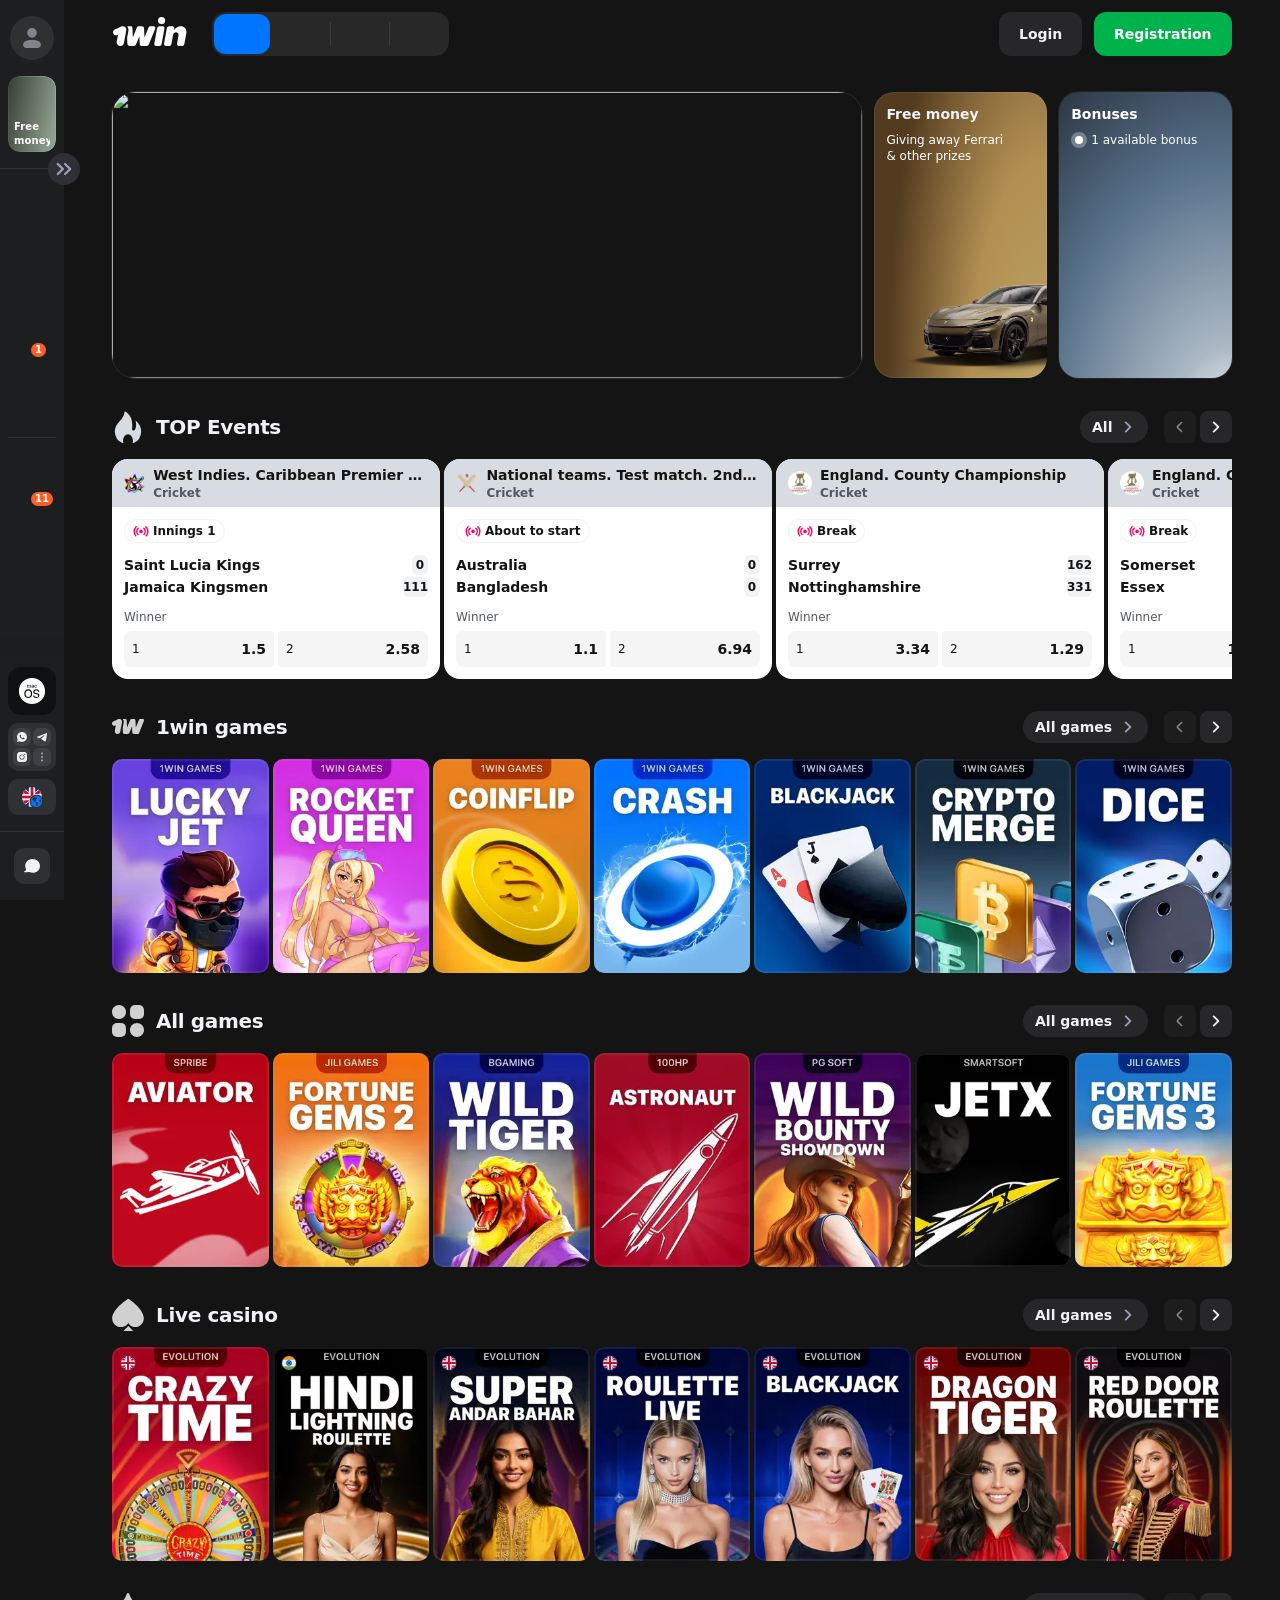
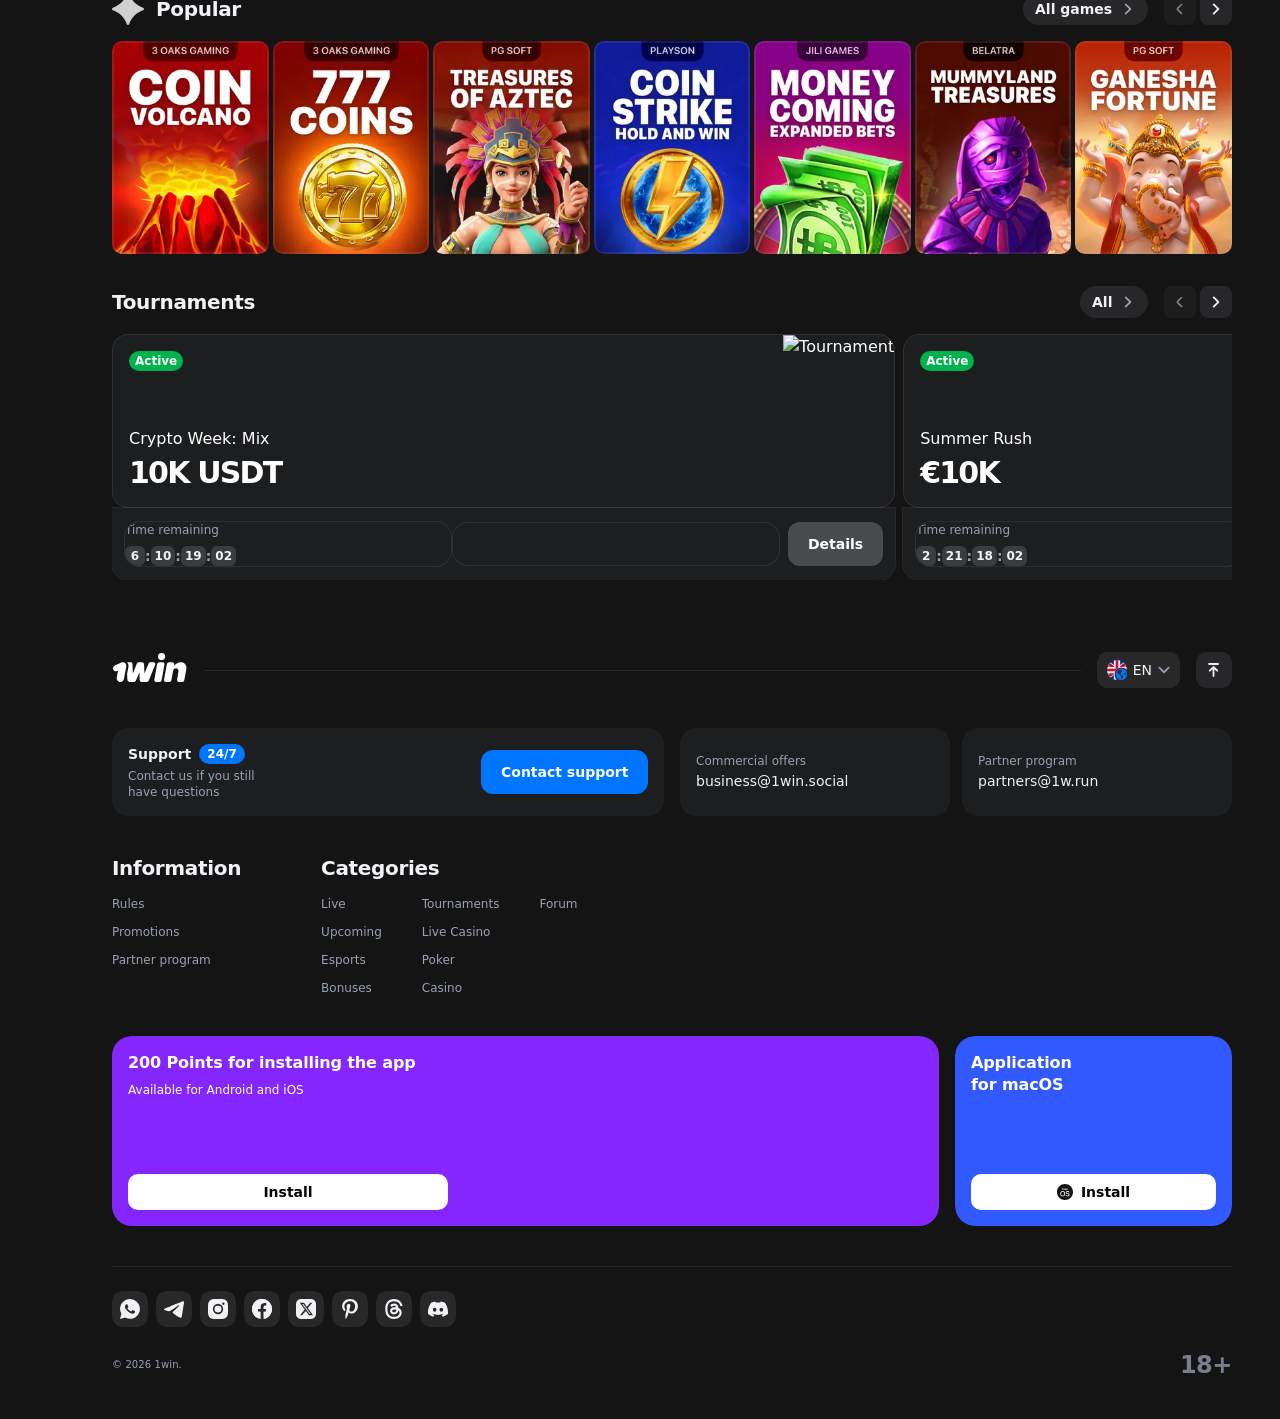
==== commit 9aabcbba: "Restore exact 1win native architecture across mobile, tablet, and PC" ====
--- a/index.html
+++ b/index.html
@@ -466,167 +466,21 @@
 </style>
 
 
-<style id="custom-mobile-responsive-engine">
-/* ==========================================================
-   AUTHENTIC 1WIN RESPONSIVE ENGINE (PRESERVES LEFT SIDEBAR)
-   ========================================================== */
-
-/* Global container fixes */
+
+<style id="native-boundary-fix">
+/* Ensure body doesn't cause horizontal page overflow on small devices */
 html, body {
-  overflow-x: hidden !important;
-  width: 100% !important;
-  max-width: 100vw !important;
-  position: relative !important;
-  background-color: #0e1015 !important;
-  -webkit-font-smoothing: antialiased;
-  -webkit-tap-highlight-color: transparent;
+  overflow-x: hidden;
+  max-width: 100vw;
+  margin: 0;
+  padding: 0;
+  background-color: #0e1015;
 }
-
 #root {
-  display: flex !important;
-  flex-direction: row !important;
-  width: 100% !important;
-  min-height: 100vh !important;
-  overflow-x: hidden !important;
-  position: relative !important;
-}
-
-/* 1. Left Sidebar Dashboard - ALWAYS VISIBLE ON ALL SCREENS */
-.sidebar_root-IAoyy {
-  display: flex !important;
-  flex-shrink: 0 !important;
-  z-index: 100 !important;
-  position: sticky !important;
-  top: 0 !important;
-  height: 100vh !important;
-}
-
-.common-layout_root-V7jCK, .sidebar_sidebar-IAoyy, .sidebar-slot_root-0R3rK {
-  display: flex !important;
-}
-
-/* 2. Main Content Layout (sits to the right of the sidebar) */
-.layout-main_wrapper-8YNPv {
-  flex: 1 1 0% !important;
-  min-width: 0 !important;
-  max-width: calc(100% - 56px) !important;
-  display: flex !important;
-  flex-direction: column !important;
-  overflow-x: hidden !important;
-}
-
-.layout-main_main-8YNPv {
-  padding-bottom: 30px !important;
-}
-
-/* 3. Header on Mobile & Tablet */
-@media screen and (max-width: 1024px) {
-  .variant-1_root-4ujUm {
-    height: 56px !important;
-    padding: 0 10px !important;
-    position: sticky !important;
-    top: 0 !important;
-    z-index: 99 !important;
-    background: rgba(14, 18, 26, 0.95) !important;
-    backdrop-filter: blur(12px) !important;
-    -webkit-backdrop-filter: blur(12px) !important;
-    border-bottom: 1px solid rgba(255, 255, 255, 0.08) !important;
-  }
-
-  .variant-1_content-4ujUm {
-    display: flex !important;
-    align-items: center !important;
-    justify-content: space-between !important;
-    width: 100% !important;
-  }
-
-  .variant-1_logo-4ujUm {
-    height: 28px !important;
-    width: auto !important;
-    max-width: 76px !important;
-  }
-
-  .buttons_root-CmW73 {
-    display: flex !important;
-    align-items: center !important;
-    gap: 6px !important;
-  }
-
-  .buttons_root-CmW73 button {
-    padding: 6px 12px !important;
-    font-size: 12px !important;
-    font-weight: 700 !important;
-    border-radius: 9px !important;
-  }
-
-  .layout-content_root-oTADT {
-    padding: 10px 8px !important;
-  }
-
-  /* 4. Responsive Banners Grid on Mobile/Tablet */
-  .grid_root-QUXIK {
-    display: flex !important;
-    flex-direction: column !important;
-    gap: 10px !important;
-    width: 100% !important;
-    max-width: 100% !important;
-  }
-
-  .banners-carousel_root-pijlK {
-    width: 100% !important;
-    max-width: 100% !important;
-    overflow: hidden !important;
-    border-radius: 14px !important;
-  }
-
-  .scaler_root-6cN03 {
-    height: auto !important;
-    width: 100% !important;
-  }
-
-  .scaler_item-6cN03 {
-    transform: none !important;
-    width: 100% !important;
-    height: auto !important;
-    max-width: 100% !important;
-    position: relative !important;
-  }
-
-  .banner_root-Vtqer {
-    width: 100% !important;
-    border-radius: 14px !important;
-    overflow: hidden !important;
-    position: relative !important;
-    aspect-ratio: 2.1 / 1 !important;
-    background: #181d28 !important;
-  }
-
-  .banner_image-Vtqer {
-    width: 100% !important;
-    height: 100% !important;
-    object-fit: cover !important;
-    display: block !important;
-  }
-
-  /* 5. TOP Events horizontal scrolling */
-  .event-card_root-d3YkG, [data-testid^="event-card-"] {
-    min-width: 240px !important;
-    max-width: 270px !important;
-    flex-shrink: 0 !important;
-    border-radius: 12px !important;
-  }
-
-  /* 6. Casino games grid */
-  .variant-1_picture-0kHMB, .variant-1_image-0kHMB {
-    width: 100% !important;
-    height: auto !important;
-    aspect-ratio: 3 / 4 !important;
-    object-fit: cover !important;
-    border-radius: 10px !important;
-  }
+  max-width: 100vw;
+  overflow-x: hidden;
 }
 </style>
-
 
 </head>
 
@@ -635,7 +489,7 @@
     <svg style="position:absolute;pointer-events:none;inset-inline-start:-9999px"><symbol id="sprite:icon:app" viewBox="0 0 100 100" data-width="100" data-height="100"><g clip-path="url(#clip0_1939_2757)"><path fill="#415368" d="M0 44.8c0-15.681 0-23.522 3.052-29.512A28 28 0 0 1 15.288 3.052C21.278 0 29.118 0 44.8 0h10.4c15.681 0 23.522 0 29.512 3.052a28 28 0 0 1 12.236 12.236C100 21.278 100 29.118 100 44.8v10.4c0 15.681 0 23.522-3.052 29.512a28 28 0 0 1-12.236 12.236C78.722 100 70.882 100 55.2 100H44.8c-15.681 0-23.522 0-29.512-3.052A28 28 0 0 1 3.052 84.712C0 78.722 0 70.882 0 55.2V44.8Z"></path><g clip-path="url(#clip1_1939_2757)"><path fill="#fff" d="M59.892 39.489a3.278 3.278 0 0 0 3.275-3.276 3.278 3.278 0 0 0-3.275-3.276 3.278 3.278 0 0 0-3.276 3.276 3.274 3.274 0 0 0 3.276 3.276ZM26.176 41.938c1.067.778 1.666 1.919 1.339 3.548l-2.11 11.284c-.309 1.838-2.08 3.047-3.918 2.702-1.734-.333-3.01-1.962-2.665-3.918l1.197-6.533-.747.34c-1.382.622-3.01 0-3.627-1.395a2.783 2.783 0 0 1 1.381-3.659l5.572-2.474c1.314-.66 2.566-.573 3.578.105ZM28.307 41.395c.728.87 1.583 1.962 1.163 4.553l-1.141 6.114.21 4.924c.043 1.752.882 2.541 2.362 2.541h3.714c1.179 0 1.654-.9 2.129-2.036l2.832-6.99.29 6.676c.024 1.48.777 2.356 2.134 2.356h4.232c1.203 0 1.703-.727 2.234-2.03l5.404-13.387c.587-1.388.247-2.727-1.215-2.727h-2.72c-1.013 0-1.685.345-2.086 1.308l-3.646 8.97-.334-8.001c-.055-1.703-.87-2.27-1.813-2.27h-2.758c-1.092 0-1.727.425-2.067 1.258l-3.665 9.02-.327-8.2c-.049-1.536-.555-2.079-1.789-2.079h-3.143ZM57.806 59.527c1.635 0 2.036-1.227 2.27-2.616l2.314-12.696c.42-1.944-.056-2.832-1.913-2.832h-2.19c-1.789 0-2.4.876-2.64 2.307l-2.388 13.431c-.234 1.351.253 2.406 1.641 2.406h2.906Z"></path><path fill="#000" fill-rule="evenodd" d="M83.75 42.567a6.695 6.695 0 0 1 1.967 3.313c.272 1.099.29 2.283.087 3.418l-1.641 8.829c-.136.796-.321 1.622-.778 2.32-.605.925-1.56 1.418-2.752 1.418 0 0-2.134.013-2.843 0a3.81 3.81 0 0 1-1.4-.302c-.88-.369-1.844-.909-2.004-.998-.333-.185-.644-.396-.89-.686-.402-.469-.833-1.296-.722-2.622 0-.006-.019-.012-.019 0l-.16.882c-.136.777-.327 1.592-.784 2.29-.623.943-1.592 1.443-2.807 1.443h-3.103a3.56 3.56 0 0 1-1.475-.309c-.652-.288-1.286-.626-1.918-.956-.457.598-1.278 1.265-2.703 1.265 0 0-2.177.006-2.905 0a3.595 3.595 0 0 1-1.469-.321 24.811 24.811 0 0 1-1.252-.599c-.564-.303-1.182-.58-1.604-1.08a3.024 3.024 0 0 1-.642-1.418c-.354.88-.696 1.799-1.376 2.486-.61.61-1.394.925-2.332.925h-4.232a3.94 3.94 0 0 1-1.672-.376 36.998 36.998 0 0 1-2.097-1.055 2.624 2.624 0 0 1-.667-.506c-.506.932-1.35 1.938-2.949 1.938h-3.714a4.441 4.441 0 0 1-1.875-.414 33.302 33.302 0 0 1-1.944-.968c-.365-.212-.737-.453-1-.79-.258.407-.585.777-.962 1.092a4.708 4.708 0 0 1-3.004 1.08 4.8 4.8 0 0 1-.889-.08c-.425-.08-.814-.241-1.203-.402a16.618 16.618 0 0 1-1.992-1c-.667-.394-1.29-.844-1.746-1.486a4.74 4.74 0 0 1-.784-3.59c.173-.963.71-3.863.71-3.863-.481-.216-1.358-.598-2.049-1.024-.832-.512-1.375-1.086-1.74-1.912a4.12 4.12 0 0 1-.086-3.147 4.096 4.096 0 0 1 2.153-2.295c1.85-.822 3.713-1.616 5.553-2.462.802-.37 1.573-.58 2.357-.58h7.076c.512 0 .956.08 1.345.223.61.228 1.956.913 2.406 1.203.295.19.547.427.747.715.474-1.423 1.903-2.14 3.331-2.14h2.758c.469 0 .931.117 1.382.302.642.265 1.4.648 2.036 1.018.537.315.777.518 1.073.95l.05-.13c.586-1.425 1.709-2.147 3.337-2.147h2.702c1.005 0 1.932.548 2.802.994.505-.488 1.135-.79 1.912-.92a4.644 4.644 0 0 1-2.098-3.88c0-2.554 2.08-4.64 4.634-4.64.74 0 1.456.173 2.091.445.703.296 1.348.68 2.005 1.06 1.45.852 2.511 2.333 2.511 4.128 0 1.283-.53 2.456-1.376 3.295.58-.315 1.296-.475 2.123-.475h1.479c.825 0 1.63-.001 2.407.327.675.272 1.315.615 1.956.956 1.333-.827 2.813-1.283 4.183-1.283 1.271 0 2.178.215 3.06.48 1.32.396 2.499 1.204 3.424 2.061Zm-20.582-6.354a3.278 3.278 0 0 1-3.276 3.276 3.274 3.274 0 0 1-3.276-3.276 3.278 3.278 0 0 1 3.276-3.276 3.278 3.278 0 0 1 3.276 3.276Zm-36.992 5.725c1.067.778 1.665 1.919 1.338 3.548l-2.11 11.284c-.308 1.838-2.079 3.047-3.917 2.702-1.734-.333-3.01-1.962-2.665-3.918l1.196-6.533-.746.34c-1.382.622-3.01 0-3.628-1.395a2.783 2.783 0 0 1 1.382-3.659l5.571-2.474c1.314-.66 2.567-.573 3.579.105Zm3.294 4.01c.42-2.59-.435-3.683-1.163-4.553h3.144c1.233 0 1.74.543 1.789 2.08l.327 8.199 3.664-9.02c.34-.833.975-1.259 2.067-1.259h2.758c.944 0 1.758.568 1.814 2.27l.333 8.002 3.646-8.97c.4-.963 1.073-1.308 2.085-1.308h2.721c1.462 0 1.802 1.339 1.215 2.727l-5.404 13.388c-.53 1.302-1.03 2.03-2.233 2.03H42c-1.357 0-2.11-.877-2.134-2.357l-.29-6.676-2.832 6.99c-.475 1.136-.95 2.036-2.129 2.036h-3.714c-1.48 0-2.32-.79-2.363-2.541l-.21-4.924 1.142-6.114Zm28.336 13.58c1.635 0 2.036-1.228 2.27-2.617l2.315-12.696c.419-1.944-.056-2.832-1.913-2.832h-2.19c-1.79 0-2.4.876-2.64 2.307l-2.389 13.431c-.234 1.351.253 2.406 1.642 2.406h2.905Zm17.479-9.39-1.154 6.928c-.247 1.554.413 2.461 1.653 2.461h2.844c1.617 0 1.969-1.277 2.197-2.616l1.647-8.859c.37-1.758.062-3.98-1.592-5.46-.993-.895-1.814-1.21-3.603-1.21-2.362 0-5.052 1.704-6.145 3.943l.217-1.11c.5-2.246-.451-2.826-2.036-2.826h-2.049c-1.974 0-2.406 1.073-2.64 2.301l-2.412 13.376c-.204.907-.08 2.461 1.702 2.461h2.857c1.678 0 2.03-1.345 2.252-2.61l1.16-6.416c.265-1.462.487-2.184.987-2.714.77-.882 2.288-1.265 3.362-.389.678.568.913 1.468.753 2.74Z" clip-rule="evenodd"></path><path fill="#fff" d="m74.131 57.066 1.154-6.929c.16-1.27-.074-2.171-.753-2.739-1.073-.876-2.591-.493-3.362.389-.5.53-.722 1.252-.988 2.714l-1.16 6.417c-.221 1.264-.573 2.61-2.251 2.61h-2.857c-1.782 0-1.906-1.555-1.702-2.462l2.412-13.376c.234-1.227.666-2.3 2.64-2.3h2.049c1.585 0 2.535.579 2.036 2.825l-.217 1.11c1.093-2.24 3.783-3.942 6.145-3.942 1.79 0 2.61.314 3.603 1.21 1.654 1.48 1.962 3.7 1.592 5.46l-1.647 8.858c-.228 1.34-.58 2.616-2.197 2.616h-2.844c-1.24 0-1.9-.907-1.653-2.461Z"></path></g></g><defs><clippath id="clip0_1939_2757"><path fill="#fff" d="M0 0h100v100H0z"></path></clippath><clippath id="clip1_1939_2757"><path fill="#fff" d="M14.06 31.573h71.88v36.853H14.06z"></path></clippath></defs></symbol><clippath id="sprite:icon:skeleton-mask" data-width="166" data-height="81" clipPathUnits="objectBoundingBox" transform="scale(0.006024096385542169, 0.012345679012345678)"><path fill="#a3abbb" fill-opacity=".08" clip-path="url(#a)" d="m147.353 44.46-2.828 16.995c-.594 3.806 1.009 6.031 4.046 6.031l6.973-.007c3.957 0 4.823-3.113 5.384-6.404l4.031-21.73c.913-4.32.148-9.755-3.909-13.398-2.435-2.191-4.451-2.985-8.827-2.985-5.796 0-12.378 4.2-15.063 9.688l.521-2.728c1.224-5.508-1.096-6.96-4.992-6.96l-5.026.007c-4.835 0-5.897 2.66-6.473 5.671l-5.904 32.822c-.494 2.218-.189 6.031 4.173 6.031h7.007c4.113 0 4.979-3.29 5.513-6.397l2.84-15.733c.65-3.589 1.205-5.36 2.422-6.662 1.888-2.17 5.608-3.107 8.239-.956 1.69 1.384 2.278 3.595 1.873 6.716M110.091 61.09c-.574 3.405-1.555 6.403-5.566 6.403h-7.122c-3.41 0-4.607-2.578-4.025-5.888l5.858-32.958c.588-3.507 2.096-5.671 6.473-5.671h5.37c4.546 0 5.722 2.191 4.687 6.96zm-.46-42.72c4.43 0 8.022-3.61 8.022-8.06s-3.592-8.06-8.022-8.06-8.022 3.61-8.022 8.06 3.592 8.06 8.022 8.06m-77.404 4.612c1.785 2.137 3.882 4.838 2.847 11.208l-2.8 14.993.514 12.082c.095 4.308 2.165 6.221 5.79 6.221l9.097.014c2.888 0 4.045-2.205 5.215-5l6.94-17.157.703 16.37c.061 3.63 1.9 5.787 5.235 5.787l10.376-.007c2.949 0 4.18-1.77 5.472-4.973l13.237-32.842c1.434-3.399.609-6.71-2.977-6.71h-6.642c-2.475 0-4.132.862-5.106 3.223L71.186 48.2l-.818-19.633c-.135-4.172-2.124-5.597-4.45-5.597h-6.765c-2.671 0-4.227 1.072-5.059 3.107l-8.975 22.13-.805-20.115c-.115-3.772-1.367-5.115-4.383-5.115zM30.3 33.05c.804-3.989-.684-6.9-3.302-8.806-2.482-1.669-5.553-1.872-8.772-.25L4.59 30.16c-3.389 1.533-4.904 5.543-3.389 8.962 1.515 3.42 5.5 4.946 8.888 3.42l1.826-.828-2.935 16.03c-.846 4.804 2.286 8.8 6.534 9.607 4.511.855 8.847-2.117 9.604-6.622z"></path><defs><clippath id="a"><path fill="#fff" d="M0 2.25h166V67.5H0z"></path></clippath></defs></clippath><clippath id="sprite:icon:skeleton-mask-compact" data-width="97" data-height="81" clipPathUnits="objectBoundingBox" transform="scale(0.010309278350515464, 0.012345679012345678)"><path fill="#a3abbb" fill-opacity=".08" d="M32.31 18.104c1.825 2.155 3.968 4.878 2.91 11.303l-2.861 15.12.525 12.185c.097 4.345 2.212 6.274 5.918 6.274L48.1 63c2.951 0 4.134-2.224 5.33-5.042l7.092-17.303.72 16.509c.061 3.66 1.942 5.836 5.35 5.836l10.604-.007c3.014 0 4.273-1.785 5.593-5.015l13.529-33.12c1.466-3.429.622-6.767-3.042-6.767h-6.789c-2.53 0-4.223.868-5.219 3.25L72.13 43.534l-.836-19.8c-.139-4.208-2.17-5.644-4.55-5.644h-6.912c-2.73 0-4.32 1.08-5.171 3.133l-9.173 22.318-.823-20.286c-.118-3.804-1.397-5.159-4.48-5.159zm-1.97 10.154c.823-4.023-.698-6.959-3.373-8.881-2.537-1.683-5.676-1.889-8.966-.253L4.064 25.343C.601 26.889-.948 30.933.601 34.38s5.62 4.987 9.083 3.448l1.867-.835-3 16.168c-.865 4.843 2.336 8.873 6.677 9.688 4.612.862 9.043-2.135 9.817-6.678z"></path></clippath><symbol id="sprite:icon:brand" fill="none" viewBox="0 0 76 36" data-width="76" data-height="36"><g fill="#fff" clip-path="url(#clip0_1236_309)"><path d="m66.414 19.76-1.26 7.553c-.266 1.692.449 2.68 1.803 2.68l3.108-.002c1.764 0 2.15-1.384 2.4-2.846l1.797-9.658c.407-1.92.067-4.336-1.742-5.955-1.086-.974-1.984-1.327-3.935-1.327-2.584 0-5.518 1.867-6.715 4.306l.232-1.212c.546-2.448-.488-3.094-2.225-3.094l-2.24.003c-2.156 0-2.63 1.182-2.886 2.521L52.12 27.316c-.22.986-.084 2.68 1.86 2.68h3.124c1.833 0 2.22-1.461 2.457-2.842l1.267-6.993c.29-1.595.537-2.382 1.08-2.96.84-.965 2.499-1.382 3.672-.426.753.616 1.016 1.598.835 2.985ZM49.803 27.15c-.256 1.514-.693 2.847-2.481 2.847h-3.175c-1.52 0-2.053-1.146-1.794-2.617l2.611-14.648c.262-1.559.935-2.52 2.886-2.52h2.394c2.026 0 2.55.973 2.089 3.093l-2.53 13.846ZM49.598 8.164a3.58 3.58 0 0 0 3.576-3.582A3.58 3.58 0 0 0 49.598 1a3.58 3.58 0 0 0-3.576 3.582 3.58 3.58 0 0 0 3.576 3.582ZM15.093 10.214c.796.95 1.73 2.15 1.269 4.981l-1.248 6.664.229 5.37c.042 1.915.965 2.765 2.58 2.765L21.98 30c1.288 0 1.803-.98 2.325-2.222l3.094-7.626.313 7.276c.027 1.613.847 2.572 2.334 2.572l4.625-.003c1.315 0 1.863-.787 2.44-2.21l5.9-14.597c.64-1.51.272-2.982-1.327-2.982h-2.96c-1.104 0-1.843.383-2.277 1.433l-3.986 9.78-.365-8.725c-.06-1.854-.947-2.488-1.984-2.488h-3.015c-1.191 0-1.884.477-2.255 1.381l-4.002 9.836-.358-8.94c-.052-1.677-.61-2.274-1.954-2.274l-3.434.003ZM14.233 14.689c.36-1.773-.304-3.066-1.471-3.914-1.107-.742-2.476-.832-3.91-.111l-6.08 2.74c-1.51.682-2.185 2.464-1.51 3.983a2.993 2.993 0 0 0 3.962 1.52l.814-.368-1.309 7.125c-.376 2.135 1.02 3.91 2.913 4.27 2.011.38 3.944-.941 4.282-2.943l2.31-12.302Z"></path></g><defs><clippath id="clip0_1236_309"><path fill="#fff" d="M0 1h75v29H0z"></path></clippath></defs></symbol><symbol id="sprite:icon:brand-compact" viewBox="0 0 44 36" data-width="44" data-height="36"><g fill="#fff" clip-path="url(#clip0_1236_322)"><path d="M14.203 8.046c.802.958 1.745 2.167 1.28 5.02l-1.259 6.716.231 5.412c.043 1.93.973 2.787 2.602 2.787l4.087.006c1.298 0 1.817-.987 2.343-2.24l3.118-7.685.316 7.333c.027 1.626.854 2.592 2.352 2.592l4.661-.003c1.325 0 1.878-.793 2.459-2.227l5.947-14.711c.644-1.523.273-3.006-1.337-3.006h-2.984c-1.113 0-1.857.386-2.295 1.444l-4.017 9.858-.368-8.795c-.06-1.869-.954-2.507-2-2.507h-3.038c-1.2 0-1.9.48-2.273 1.392l-4.033 9.913-.361-9.01c-.052-1.69-.614-2.292-1.97-2.292l-3.46.003ZM13.337 12.556c.362-1.787-.307-3.09-1.483-3.944-1.115-.748-2.495-.84-3.941-.113l-6.127 2.762c-1.522.687-2.203 2.483-1.522 4.015.68 1.531 2.47 2.215 3.993 1.531l.82-.37-1.318 7.18c-.38 2.152 1.027 3.942 2.935 4.303 2.027.383 3.975-.948 4.315-2.966l2.328-12.398Z"></path></g><defs><clippath id="clip0_1236_322"><path fill="#fff" d="M0 8h43v20H0z"></path></clippath></defs></symbol><symbol id="sprite:icon:modal-coins" data-width="56" data-height="26"><path fill="#fff" d="M35.423 6.27c1.397 0 2.532-1.163 2.532-2.595S36.82 1.08 35.423 1.08 32.89 2.243 32.89 3.675c0 1.437 1.135 2.595 2.532 2.595M9.363 8.21c.825.615 1.287 1.52 1.035 2.81l-1.631 8.937c-.238 1.456-1.607 2.414-3.028 2.14-1.34-.264-2.327-1.554-2.06-3.103l.925-5.175-.577.27c-1.068.493-2.327 0-2.804-1.105s0-2.4 1.068-2.898l4.306-1.96c1.016-.522 1.984-.454 2.766.084m1.647-.43c.563.688 1.224 1.553.9 3.606l-.882 4.842.162 3.9c.033 1.387.682 2.013 1.826 2.013h2.87c.911 0 1.279-.713 1.646-1.613l2.188-5.536.225 5.287c.019 1.173.6 1.867 1.65 1.867h3.27c.93 0 1.317-.577 1.727-1.608l4.177-10.604c.453-1.1.19-2.16-.94-2.16h-2.102c-.782 0-1.302.274-1.612 1.036l-2.818 7.105-.258-6.337c-.043-1.349-.672-1.799-1.402-1.799h-2.131c-.844 0-1.335.338-1.598.997l-2.832 7.144-.253-6.494c-.038-1.217-.429-1.647-1.383-1.647zm22.8 14.362c1.264 0 1.574-.972 1.755-2.072l1.789-10.056c.324-1.54-.044-2.243-1.479-2.243h-1.693c-1.382 0-1.854.694-2.04 1.827l-1.846 10.638c-.18 1.07.196 1.906 1.269 1.906z"></path><path fill="#000" fill-rule="evenodd" d="M53.863 8.708a5.33 5.33 0 0 1 1.521 2.624c.21.87.224 1.808.067 2.707l-1.268 6.993c-.105.63-.248 1.285-.601 1.837-.468.733-1.206 1.124-2.127 1.124 0 0-1.65.01-2.198 0a2.9 2.9 0 0 1-1.082-.24c-.68-.291-1.425-.72-1.549-.79-.257-.147-.497-.314-.688-.544-.31-.37-.644-1.026-.558-2.076 0-.005-.014-.01-.014 0l-.124.698c-.105.616-.253 1.261-.606 1.813-.481.748-1.23 1.144-2.17 1.144h-2.398c-.467 0-.839-.108-1.14-.245-.504-.228-.994-.496-1.482-.757-.353.474-.987 1.002-2.089 1.002 0 0-1.683.005-2.246 0a2.7 2.7 0 0 1-1.135-.254c-.32-.142-.853-.41-.968-.474-.436-.24-.913-.46-1.24-.855a2.4 2.4 0 0 1-.495-1.124c-.274.697-.538 1.424-1.064 1.969-.472.484-1.078.733-1.802.733h-3.271a3 3 0 0 1-1.293-.298c-.433-.2-1.215-.606-1.62-.836a2 2 0 0 1-.516-.4c-.39.737-1.044 1.534-2.28 1.534h-2.87c-.558 0-1.03-.132-1.45-.327a26 26 0 0 1-1.501-.768c-.282-.167-.57-.358-.773-.625-.2.322-.453.616-.744.865a3.59 3.59 0 0 1-3.009.791c-.329-.063-.629-.19-.93-.317a13 13 0 0 1-1.54-.792c-.515-.313-.996-.67-1.349-1.178a3.83 3.83 0 0 1-.606-2.843c.134-.763.549-3.06.549-3.06-.372-.17-1.05-.473-1.583-.81-.644-.406-1.064-.86-1.345-1.515a3.34 3.34 0 0 1-.067-2.493c.3-.81.892-1.46 1.664-1.817 1.43-.652 2.87-1.28 4.292-1.95.62-.293 1.216-.46 1.821-.46h5.47c.396 0 .739.064 1.04.176.471.181 1.51.724 1.859.953q.344.227.577.567c.367-1.127 1.472-1.695 2.575-1.695h2.131c.363 0 .72.092 1.068.239.496.21 1.083.513 1.574.806.415.25.6.41.83.753l.038-.103c.453-1.129 1.32-1.7 2.58-1.7h2.088c.776 0 1.493.433 2.165.786.391-.386.877-.625 1.478-.728a3.7 3.7 0 0 1-1.621-3.073C31.838 1.652 33.445 0 35.419 0c.572 0 1.126.137 1.617.352.543.235 1.041.539 1.55.84 1.12.675 1.94 1.847 1.94 3.27 0 1.016-.41 1.944-1.063 2.609.448-.25 1-.376 1.64-.376h1.143c.638 0 1.26-.001 1.861.259.522.216 1.016.487 1.512.757 1.03-.655 2.174-1.016 3.233-1.016.982 0 1.683.17 2.365.38 1.02.313 1.93.954 2.646 1.633M37.956 3.675c0 1.432-1.135 2.595-2.532 2.595s-2.532-1.159-2.532-2.595c0-1.432 1.134-2.595 2.532-2.595 1.397 0 2.532 1.163 2.532 2.595M9.364 8.209c.825.616 1.288 1.52 1.035 2.81l-1.63 8.938c-.239 1.456-1.608 2.414-3.028 2.14-1.34-.264-2.327-1.554-2.06-3.103l.925-5.175-.577.269c-1.068.494-2.327 0-2.804-1.104s0-2.4 1.068-2.898l4.306-1.96c1.015-.522 1.983-.454 2.765.083m2.547 3.177c.324-2.053-.337-2.918-.9-3.607h2.43c.954 0 1.345.43 1.383 1.647l.253 6.494 2.832-7.144c.263-.66.754-.997 1.598-.997h2.131c.73 0 1.36.45 1.402 1.799l.258 6.338 2.818-7.106c.31-.762.83-1.035 1.611-1.035h2.103c1.13 0 1.393 1.06.94 2.16l-4.177 10.603c-.41 1.031-.797 1.608-1.727 1.608h-3.27c-1.05 0-1.631-.694-1.65-1.867l-.225-5.287-2.188 5.536c-.367.9-.735 1.613-1.645 1.613h-2.87c-1.145 0-1.794-.625-1.827-2.013l-.162-3.9zm21.9 10.755c1.264 0 1.575-.972 1.756-2.072l1.788-10.056c.324-1.54-.043-2.243-1.478-2.243h-1.693c-1.383 0-1.855.693-2.04 1.827l-1.846 10.638c-.181 1.07.195 1.906 1.268 1.906zm13.51-7.437-.892 5.487c-.19 1.232.32 1.95 1.278 1.95h2.198c1.25 0 1.522-1.012 1.698-2.072l1.273-7.017c.286-1.393.048-3.152-1.23-4.325-.768-.708-1.402-.957-2.785-.957-1.826 0-3.905 1.348-4.75 3.122l.168-.88c.386-1.778-.349-2.237-1.574-2.237h-1.583c-1.526 0-1.86.85-2.04 1.822l-1.865 10.594c-.158.719-.062 1.95 1.316 1.95h2.208c1.297 0 1.568-1.065 1.74-2.067l.896-5.082c.205-1.158.377-1.73.763-2.15.596-.699 1.77-1.002 2.6-.308.524.45.705 1.163.58 2.17" clip-rule="evenodd"></path><path fill="#fff" d="m46.429 20.192.891-5.488c.124-1.007-.057-1.72-.581-2.17-.83-.694-2.003-.39-2.6.308-.386.42-.557.992-.762 2.15l-.897 5.082c-.171 1.002-.443 2.067-1.74 2.067h-2.208c-1.378 0-1.473-1.231-1.316-1.95L39.08 9.598c.182-.972.515-1.822 2.041-1.822h1.583c1.226 0 1.96.46 1.574 2.238l-.167.88c.844-1.774 2.923-3.123 4.75-3.123 1.382 0 2.016.25 2.784.958 1.278 1.172 1.516 2.932 1.23 4.324l-1.273 7.017c-.176 1.06-.448 2.072-1.697 2.072h-2.199c-.958 0-1.468-.718-1.278-1.95"></path></symbol><symbol id="sprite:icon:modal-coins-compact" data-width="36" data-height="26"><path fill="#fff" d="M11.156 10.487c.271-1.341-.225-2.281-1.11-2.922-.839-.559-1.877-.63-2.967-.086L2.46 9.517a2.284 2.284 0 0 0-1.15 3.013 2.276 2.276 0 0 0 3.008 1.149l.619-.28-.993 5.382c-.286 1.611.773 2.953 2.21 3.227 1.525.285 2.993-.711 3.249-2.226z"></path><path fill="#000" fill-rule="evenodd" d="M35.593 7.784a2.1 2.1 0 0 0-.747-.681 27 27 0 0 0-1.667-.829A2.8 2.8 0 0 0 31.992 6h-2.246c-1.299 0-2.348.656-2.808 1.875-.246-.356-.446-.523-.89-.782a15 15 0 0 0-1.689-.839 3 3 0 0 0-1.146-.249h-2.286c-1.184 0-2.37.591-2.763 1.764a2.2 2.2 0 0 0-.619-.59c-.373-.239-1.488-.803-1.995-.991a3.2 3.2 0 0 0-1.115-.183H8.568c-.65 0-1.3.173-1.954.478-.776.363-2.095.935-3.22 1.424-.53.23-1.016.441-1.384.603a3.38 3.38 0 0 0-1.786 1.891 3.37 3.37 0 0 0 .072 2.592c.302.68.752 1.153 1.443 1.575.573.35 1.299.666 1.698.844 0 0-.445 2.388-.588 3.181a3.9 3.9 0 0 0 .65 2.958c.378.528.895.9 1.447 1.225.466.274 1.033.564 1.652.823.323.132.645.264.998.33q.367.068.736.066a3.92 3.92 0 0 0 2.492-.89 4 4 0 0 0 .798-.899c.217.278.527.477.828.65.2.118 1.11.575 1.612.799.45.203.956.34 1.555.34h3.08c1.324 0 2.025-.828 2.445-1.596.143.143.281.27.552.417a32 32 0 0 0 1.74.87c.363.162.808.31 1.386.31h3.509c.777 0 1.427-.26 1.934-.763.455-.457.741-1.067.961-1.606L35.7 10.609c.415-1.062.384-2.083-.107-2.825m-24.437 2.703c.271-1.341-.225-2.282-1.11-2.922-.839-.559-1.877-.63-2.967-.086L2.46 9.517a2.284 2.284 0 0 0-1.15 3.013c.511 1.149 1.862 1.662 3.008 1.149l.619-.28-.993 5.382c-.286 1.611.773 2.953 2.21 3.227 1.525.285 2.993-.711 3.249-2.226zm1.617.386c.348-2.134-.36-3.038-.964-3.755.896 0 1.744.005 2.616.005 1.023 0 1.442.447 1.483 1.713l.272 6.753 3.038-7.43c.282-.685.808-1.036 1.714-1.036h2.287c.782 0 1.457.468 1.503 1.87L25 15.585l3.023-7.39c.332-.792.89-1.077 1.73-1.077h2.245c1.212 0 1.493 1.103 1.008 2.246l-4.482 11.028c-.44 1.072-.854 1.672-1.851 1.672h-3.51c-1.125 0-1.75-.722-1.77-1.941l-.24-5.499-2.348 5.758c-.394.935-.788 1.677-1.765 1.677h-3.08c-1.227 0-1.923-.65-1.959-2.094l-.174-4.055z" clip-rule="evenodd"></path><path fill="#fff" d="M11.81 7.118c.603.717 1.31 1.621.963 3.755l-.947 5.037.174 4.055c.036 1.443.732 2.094 1.96 2.094h3.079c.977 0 1.37-.742 1.765-1.677l2.348-5.758.24 5.499c.02 1.22.645 1.941 1.77 1.941h3.51c.997 0 1.411-.6 1.851-1.672l4.481-11.028c.486-1.143.205-2.246-1.007-2.246H29.75c-.839 0-1.397.285-1.73 1.077L25 15.585l-.277-6.592c-.046-1.402-.72-1.87-1.504-1.87h-2.286c-.906 0-1.432.35-1.714 1.037l-3.038 7.43-.271-6.754c-.042-1.266-.46-1.713-1.484-1.713-.872 0-1.72-.005-2.616-.005"></path></symbol></svg>
 
     <div id="root" data-v-app=""><div id="tooltip"><!----><!----><!----><!----><!----><!----><!----><!----><!----><!----><!----><!----><!----><!----><!----><!----><!----><!----><!----><!----></div><div><div class="color-scheme_root-jGMem colorScheme-dark"><div class="template-1_root-RiCeW"><div class="sidebar_root-IAoyy" style="--v70397a00: 300ms;"><div class="common-layout_root-V7jCK common-layout_compact-V7jCK variant-1_root-Qr2MW variant-1_compact-Qr2MW variant-1_overlay-Qr2MW" style="--v1359c7a8: 300ms; --v6034308a: var(--spacing-16);"><div class="common-layout_space-V7jCK"></div><div class="common-layout_backdrop-V7jCK common-layout_hidden-V7jCK"></div><div class="common-layout_sheet-V7jCK"></div><button class="close-sidebar_root-3skZi common-layout_close-V7jCK common-layout_hidden-V7jCK" type="button" inert=""><svg xmlns="http://www.w3.org/2000/svg" viewBox="0 0 16 16" role="presentation" class="icon-base_root-F1flk icon-base_m-F1flk" width="24" height="24" data-icon="close"><path fill-rule="evenodd" d="M3.364 3.364a.9.9 0 0 1 1.272 0L8 6.727l3.364-3.363a.9.9 0 0 1 1.272 1.272L9.274 8l3.364 3.364a.9.9 0 1 1-1.273 1.272L8 9.274l-3.364 3.364a.9.9 0 1 1-1.272-1.273L6.727 8 3.364 4.636a.9.9 0 0 1 0-1.272" clip-rule="evenodd"></path></svg></button><div class="common-layout_sleave-V7jCK variant-1_sleave-Qr2MW"><div class="common-layout_content-V7jCK variant-1_content-Qr2MW common-layout_gap-V7jCK"><div class="sidebar-slot_root-0R3rK sidebar-slot_gap-0R3rK" style="--v39ee6a81: initial; --edcb5f7c: ; --b386e4f8: ; --v565f92d0: var(--spacing-16);"><div class="sidebar-slot_root-0R3rK sidebar-slot_gap-0R3rK" style="--v39ee6a81: initial; --edcb5f7c: ; --b386e4f8: ; --v565f92d0: var(--spacing-16);"><div class="sidebar-slot_root-0R3rK sidebar-slot_paddingInline-0R3rK" style="--v39ee6a81: initial; --edcb5f7c: ; --b386e4f8: 10px; --v565f92d0: ;"><button class="view_root-MMenL view_compact-MMenL" type="button" data-testid="sidebar-profile-button" data-critical-id="ce-sidebar-profile-rendered"><div class="avatar_root-mbkWG avatar_size-m-mbkWG view_avatar-MMenL"><div class="avatar_content-mbkWG"><!----><svg xmlns="http://www.w3.org/2000/svg" viewBox="0 0 16 16" role="presentation" class="icon-base_root-F1flk icon-base_m-F1flk" width="24" height="24" data-icon="user"><path fill-rule="evenodd" d="M7.992 9.604c-1.775.013-7.18.05-7.179 3.855C.886 14.979 1.968 16 3.507 16h8.988c1.527 0 2.608-1.02 2.692-2.562.016-3.766-5.406-3.817-7.195-3.834M8.005 7.736a3.87 3.87 0 0 0 3.868-3.867A3.873 3.873 0 0 0 8.005 0a3.873 3.873 0 0 0-3.868 3.87 3.87 3.87 0 0 0 3.868 3.866" clip-rule="evenodd"></path></svg></div><!----><!----></div><div class="view_content-MMenL"><div class="view_details-MMenL"><div class="view_login-MMenL">Log in</div></div><svg xmlns="http://www.w3.org/2000/svg" viewBox="0 0 16 16" role="presentation" class="icon-base_root-F1flk icon-base_m-F1flk view_icon-MMenL" width="24" height="24" data-icon="arrow-forward"><style>:dir(rtl)&gt;[data-icon=arrow-forward]{transform:scaleX(-1)}</style><path d="M5.03 13.303a.9.9 0 0 1 0-1.273L9.06 8 5.03 3.97a.9.9 0 1 1 1.273-1.273l4.667 4.667a.9.9 0 0 1 0 1.273l-4.667 4.666a.9.9 0 0 1-1.273 0"></path></svg></div></button></div><div class="sidebar-slot_root-0R3rK sidebar-slot_paddingInline-0R3rK" style="--v39ee6a81: initial; --edcb5f7c: ; --b386e4f8: var(--spacing-8); --v565f92d0: ;"><a href="https://1wkfoh.life/freemoney" class="freemoney-sidebar-banner_root-RctBb freemoney-sidebar-banner_compact-RctBb" data-testid="sidebar-freemoney-banner"><div class="freemoney-sidebar-banner_gradient-RctBb"></div><div class="freemoney-sidebar-banner_text-RctBb">Free
-money</div><!----><picture class="picture-v2_root-uw4G6" style="--v11659776: none;"><img class="freemoney-sidebar-banner_foreground-RctBb freemoney-sidebar-banner_foregroundFull-RctBb" src="/images/freemoney-full.png" alt="" srcset="https://optimize.v3.bundlecdn.com/unsafe/quality_2to1/plain/https://v3.bundlecdn.com/b02632/plain/freemoney-sidebar-banner.1/full-v2.png 1x, https://optimize.v3.bundlecdn.com/unsafe/quality/plain/https://v3.bundlecdn.com/b02632/plain/freemoney-sidebar-banner.1/full-v2.png 2x"></picture><picture class="picture-v2_root-uw4G6" style="--v11659776: none;"><img class="freemoney-sidebar-banner_foreground-RctBb freemoney-sidebar-banner_foregroundCompact-RctBb" src="/images/freemoney-full.png" alt="" srcset="https://optimize.v3.bundlecdn.com/unsafe/quality_2to1/plain/https://v3.bundlecdn.com/b02632/plain/freemoney-sidebar-banner.1/compact-v2.png 1x, https://optimize.v3.bundlecdn.com/unsafe/quality/plain/https://v3.bundlecdn.com/b02632/plain/freemoney-sidebar-banner.1/compact-v2.png 2x"></picture></a></div></div><div class="sidebar-slot_root-0R3rK" style="--v39ee6a81: initial; --edcb5f7c: ; --b386e4f8: ; --v565f92d0: ;"><div class="sidebar-expand-button_root-Gj4Wt"><button class="expand-button_root-EPOB8 sidebar-expand-button_toggle-Gj4Wt" type="button" data-testid="sidebar-expand-button"><div class="expand-button_iconWrapper-EPOB8"><svg xmlns="http://www.w3.org/2000/svg" viewBox="0 0 16 16" role="presentation" class="icon-base_root-F1flk icon-base_m-F1flk expand-button_icon-EPOB8" width="24" height="24" data-icon="double-arrow-forward"><style>:dir(rtl)&gt;[data-icon=double-arrow-forward]{transform:scaleX(-1)}</style><path d="M8.184 12.623a.9.9 0 0 1 .026-1.272L11.7 8 8.21 4.648a.9.9 0 0 1 1.247-1.298l4.166 4a.9.9 0 0 1 0 1.298l-4.166 4a.9.9 0 0 1-1.273-.026m-5.833 0a.9.9 0 0 1 .026-1.272L5.867 8l-3.49-3.352a.9.9 0 0 1 1.246-1.298l4.167 4a.9.9 0 0 1 0 1.298l-4.167 4a.9.9 0 0 1-1.272-.026"></path></svg></div></button></div></div></div><div class="sidebar-slot_root-0R3rK sidebar-slot_paddingInline-0R3rK sidebar-slot_gap-0R3rK sidebar-slot_fullHeight-0R3rK" style="--v39ee6a81: initial; --edcb5f7c: ; --b386e4f8: var(--spacing-8); --v565f92d0: var(--spacing-16);"><div class="sidebar-slot_root-0R3rK sidebar-slot_gap-0R3rK" style="--v39ee6a81: initial; --edcb5f7c: ; --b386e4f8: ; --v565f92d0: var(--spacing-4);"><!----><div><div><div><div class="tooltip_root-lS9Bx"><div class="tooltip_trigger-lS9Bx"><div class="tooltip_root-lS9Bx"><div class="tooltip_trigger-lS9Bx"><a href="https://1wkfoh.life/casino" class="base_root-bJ6ql base_compact-bJ6ql" data-testid="sidebar-navigation-casino-group"><div class="base_icon-bJ6ql"><div style="display: contents;"><div class="menu-icon_iconContainer-2Ndwa"><div class="menu-icon_maskedIcon-2Ndwa menu-icon_icon-2Ndwa" style="mask-image: url(&quot;https://optimize.v3.bundlecdn.com/unsafe/quality/plain/https://v3.bundlecdn.com/b02632/plain/route/sidebar/casino-v2.svg&quot;);"></div></div></div></div><div class="base_contentWrapper-bJ6ql"><!----><!----></div></a></div></div></div></div></div></div></div><div class="sidebar-menu-section_root-yOihR"><div><div class="tooltip_root-lS9Bx"><div class="tooltip_trigger-lS9Bx"><div class="tooltip_root-lS9Bx"><div class="tooltip_trigger-lS9Bx"><a href="https://1wkfoh.life/betting" class="base_root-bJ6ql base_compact-bJ6ql" data-testid="sidebar-navigation-betting-group"><div class="base_icon-bJ6ql"><div style="display: contents;"><div class="menu-icon_iconContainer-2Ndwa"><div class="menu-icon_maskedIcon-2Ndwa menu-icon_icon-2Ndwa" style="mask-image: url(&quot;https://optimize.v3.bundlecdn.com/unsafe/quality/plain/https://v3.bundlecdn.com/b02632/plain/route/sidebar/cricket-v2.svg&quot;);"></div></div></div></div><div class="base_contentWrapper-bJ6ql"><!----><!----></div></a></div></div></div></div></div><div class="tooltip_root-lS9Bx"><div class="tooltip_trigger-lS9Bx"><a href="https://1wkfoh.life/betting/markets" class="base_root-bJ6ql base_compact-bJ6ql" data-testid="sidebar-navigation-markets"><div class="base_icon-bJ6ql"><div style="display: contents;"><div class="menu-icon_iconContainer-2Ndwa"><div class="menu-icon_maskedIcon-2Ndwa menu-icon_icon-2Ndwa" style="mask-image: url(&quot;https://optimize.v3.bundlecdn.com/unsafe/quality/plain/https://v3.bundlecdn.com/b02632/plain/route/sidebar/markets-v2.svg&quot;);"></div></div></div></div><div class="base_contentWrapper-bJ6ql"><!----><!----></div></a></div></div><div><div class="tooltip_root-lS9Bx"><div class="tooltip_trigger-lS9Bx"><div class="tooltip_root-lS9Bx"><div class="tooltip_trigger-lS9Bx"><a href="https://1wkfoh.life/betwave" class="base_root-bJ6ql base_compact-bJ6ql" data-testid="sidebar-navigation-betwave"><div class="base_icon-bJ6ql"><div style="display: contents;"><div class="menu-icon_iconContainer-2Ndwa"><div class="menu-icon_maskedIcon-2Ndwa menu-icon_icon-2Ndwa" style="mask-image: url(&quot;https://optimize.v3.bundlecdn.com/unsafe/quality/plain/https://v3.bundlecdn.com/b02632/plain/route/sidebar/betwave-logo.svg&quot;);"></div></div></div></div><div class="base_contentWrapper-bJ6ql"><!----><!----></div></a></div></div></div></div></div><div class="tooltip_root-lS9Bx"><div class="tooltip_trigger-lS9Bx"><a href="https://1wkfoh.life/bonuses" class="base_root-bJ6ql base_compact-bJ6ql" data-testid="sidebar-navigation-bonuses"><div class="base_icon-bJ6ql"><div style="display: contents;"><div class="menu-icon_iconContainer-2Ndwa"><div class="menu-icon_maskedIcon-2Ndwa menu-icon_icon-2Ndwa" style="mask-image: url(&quot;https://optimize.v3.bundlecdn.com/unsafe/quality/plain/https://v3.bundlecdn.com/b02632/plain/route/sidebar/bonuses-v2.svg&quot;);"></div></div></div></div><div class="base_contentWrapper-bJ6ql"><!----><div class="badge-base_root-NVmSP badge-base_size-xs-NVmSP badge-base_variant-attractive-NVmSP badge-base_withContent-NVmSP base_badge-bJ6ql"><!----><div class="badge-base_text-NVmSP">1</div><!----></div></div></a></div></div><div class="tooltip_root-lS9Bx"><div class="tooltip_trigger-lS9Bx"><a href="https://1wkfoh.life/vip-club" class="base_root-bJ6ql base_compact-bJ6ql" data-testid="sidebar-navigation-vip-landing"><div class="base_icon-bJ6ql"><div style="display: contents;"><div class="menu-icon_iconContainer-2Ndwa"><div class="menu-icon_maskedIcon-2Ndwa menu-icon_icon-2Ndwa" style="mask-image: url(&quot;https://optimize.v3.bundlecdn.com/unsafe/quality/plain/https://v3.bundlecdn.com/b02632/plain/route/sidebar/vip-landing.svg&quot;);"></div></div></div></div><div class="base_contentWrapper-bJ6ql"><!----><!----></div></a></div></div><!----></div></div><div class="sidebar-separator_root-d1w9H" style="--cca156dc: var(--color-border-base-alfa-divider); --v0331d026: ;"></div><div class="sidebar-menu-section_root-yOihR"><div class="tooltip_root-lS9Bx"><div class="tooltip_trigger-lS9Bx"><a href="https://1wkfoh.life/promotions" class="base_root-bJ6ql base_compact-bJ6ql" data-testid="sidebar-navigation-promotions"><div class="base_icon-bJ6ql"><div style="display: contents;"><div class="menu-icon_iconContainer-2Ndwa"><div class="menu-icon_maskedIcon-2Ndwa menu-icon_icon-2Ndwa" style="mask-image: url(&quot;https://optimize.v3.bundlecdn.com/unsafe/quality/plain/https://v3.bundlecdn.com/b02632/plain/route/sidebar/promotions.svg&quot;);"></div></div></div></div><div class="base_contentWrapper-bJ6ql"><!----><!----></div></a></div></div><div class="tooltip_root-lS9Bx"><div class="tooltip_trigger-lS9Bx"><a href="https://1wkfoh.life/tournaments" class="base_root-bJ6ql base_compact-bJ6ql" data-testid="sidebar-navigation-tournaments"><div class="base_icon-bJ6ql"><div style="display: contents;"><div class="menu-icon_iconContainer-2Ndwa"><div class="menu-icon_maskedIcon-2Ndwa menu-icon_icon-2Ndwa" style="mask-image: url(&quot;https://optimize.v3.bundlecdn.com/unsafe/quality/plain/https://v3.bundlecdn.com/b02632/plain/route/sidebar/shield.svg&quot;);"></div></div></div></div><div class="base_contentWrapper-bJ6ql"><!----><div class="badge-base_root-NVmSP badge-base_size-xs-NVmSP badge-base_variant-attractive-NVmSP badge-base_withContent-NVmSP base_badge-bJ6ql"><!----><div class="badge-base_text-NVmSP">11</div><!----></div></div></a></div></div><div class="tooltip_root-lS9Bx"><div class="tooltip_trigger-lS9Bx"><a href="https://1wkfoh.life/blog" class="base_root-bJ6ql base_compact-bJ6ql" data-testid="sidebar-navigation-blog"><div class="base_icon-bJ6ql"><div style="display: contents;"><div class="menu-icon_iconContainer-2Ndwa"><div class="menu-icon_maskedIcon-2Ndwa menu-icon_icon-2Ndwa" style="mask-image: url(&quot;https://optimize.v3.bundlecdn.com/unsafe/quality/plain/https://v3.bundlecdn.com/b02632/plain/route/sidebar/blog.svg&quot;);"></div></div></div></div><div class="base_contentWrapper-bJ6ql"><!----><!----></div></a></div></div><div class="tooltip_root-lS9Bx"><div class="tooltip_trigger-lS9Bx"><a href="https://1wkfoh.life/forum" class="base_root-bJ6ql base_compact-bJ6ql" data-testid="sidebar-navigation-forum"><div class="base_icon-bJ6ql"><div style="display: contents;"><div class="menu-icon_iconContainer-2Ndwa"><div class="menu-icon_maskedIcon-2Ndwa menu-icon_icon-2Ndwa" style="mask-image: url(&quot;https://optimize.v3.bundlecdn.com/unsafe/quality/plain/https://v3.bundlecdn.com/b02632/plain/route/sidebar/forum-v4.svg&quot;);"></div></div></div></div><div class="base_contentWrapper-bJ6ql"><!----><!----></div></a></div></div><div class="tooltip_root-lS9Bx"><div class="tooltip_trigger-lS9Bx"><a href="https://1wkfoh.life/trading" class="base_root-bJ6ql base_compact-bJ6ql" data-testid="sidebar-navigation-trading"><div class="base_icon-bJ6ql"><div style="display: contents;"><div class="menu-icon_iconContainer-2Ndwa"><div class="menu-icon_maskedIcon-2Ndwa menu-icon_icon-2Ndwa" style="mask-image: url(&quot;https://optimize.v3.bundlecdn.com/unsafe/quality/plain/https://v3.bundlecdn.com/b02632/plain/route/sidebar/trading.svg&quot;);"></div></div></div></div><div class="base_contentWrapper-bJ6ql"><!----><!----></div></a></div></div><div class="tooltip_root-lS9Bx"><div class="tooltip_trigger-lS9Bx"><a href="https://1wkfoh.life/poker-app" class="base_root-bJ6ql base_compact-bJ6ql" data-testid="sidebar-navigation-poker"><div class="base_icon-bJ6ql"><div style="display: contents;"><div class="menu-icon_iconContainer-2Ndwa"><div class="menu-icon_maskedIcon-2Ndwa menu-icon_icon-2Ndwa" style="mask-image: url(&quot;https://optimize.v3.bundlecdn.com/unsafe/quality/plain/https://v3.bundlecdn.com/b02632/plain/route/sidebar/poker.svg&quot;);"></div></div></div></div><div class="base_contentWrapper-bJ6ql"><!----><!----></div></a></div></div><div class="tooltip_root-lS9Bx"><div class="tooltip_trigger-lS9Bx"><a href="https://1wkfoh.life/casino/category/virtual-sports" class="base_root-bJ6ql base_compact-bJ6ql" data-testid="sidebar-navigation-vsport"><div class="base_icon-bJ6ql"><div style="display: contents;"><div class="menu-icon_iconContainer-2Ndwa"><div class="menu-icon_maskedIcon-2Ndwa menu-icon_icon-2Ndwa" style="mask-image: url(&quot;https://optimize.v3.bundlecdn.com/unsafe/quality/plain/https://v3.bundlecdn.com/b02632/plain/route/sidebar/vsport.svg&quot;);"></div></div></div></div><div class="base_contentWrapper-bJ6ql"><!----><!----></div></a></div></div><!----></div></div><div class="fixed-append-slot_fixedAppend-4MqOS variant-1_fixedAppend-Qr2MW"><div class="sidebar-slot_root-0R3rK sidebar-slot_gap-0R3rK" style="--v39ee6a81: initial; --edcb5f7c: ; --b386e4f8: ; --v565f92d0: var(--spacing-16);"><div class="sidebar-slot_root-0R3rK sidebar-slot_paddingInline-0R3rK sidebar-slot_gap-0R3rK" style="--v39ee6a81: initial; --edcb5f7c: ; --b386e4f8: var(--spacing-8); --v565f92d0: var(--spacing-8);"><button type="button" class="banner-app_root-RquZr banner-app_compact-RquZr" data-testid="sidebar-app-banner-button"><div class="banner-app_wrapper-RquZr"><svg xmlns="http://www.w3.org/2000/svg" viewBox="0 0 44 44" role="presentation" class="icon-base_root-F1flk banner-app_icon-RquZr" width="44" height="44" data-icon="macos"><rect width="44" height="44" fill="#0e1011" rx="12" style="fill:color(display-p3 .0549 .0627 .0667);fill-opacity:1"></rect><path fill="#fff" fill-rule="evenodd" d="M10 22c0-6.696 5.304-12 12-12 6.697 0 12 5.304 12 12 0 6.697-5.304 12-12 12s-12-5.303-12-12m13.21-4.236v.198a.53.53 0 0 1-.19.411.7.7 0 0 1-.21.12.8.8 0 0 1-.26.042.57.57 0 0 1-.35-.096.3.3 0 0 1-.13-.26q0-.167.132-.262.132-.094.393-.11l.614-.043Zm1.12-.651q.084-.24.24-.41.154-.17.373-.261c.219-.091.308-.092.487-.092q.242 0 .437.072.194.072.334.194a.93.93 0 0 1 .32.63h-.483a.6.6 0 0 0-.065-.186.5.5 0 0 0-.123-.15.6.6 0 0 0-.18-.098.7.7 0 0 0-.513.026.6.6 0 0 0-.213.175.8.8 0 0 0-.137.274q-.05.162-.05.36 0 .206.05.367a.8.8 0 0 0 .139.273.6.6 0 0 0 .215.171q.127.06.277.06a.66.66 0 0 0 .403-.116.54.54 0 0 0 .203-.34h.482a.93.93 0 0 1-.338.639 1 1 0 0 1-.332.178 1.3 1.3 0 0 1-.42.063q-.27 0-.489-.09a1.05 1.05 0 0 1-.375-.257 1.2 1.2 0 0 1-.241-.408 1.6 1.6 0 0 1-.085-.54 1.6 1.6 0 0 1 .084-.534m-6.373-.73h-.482v2.53h.477V17.36a.5.5 0 0 1 .047-.179l.02-.05a.51.51 0 0 1 .496-.345.6.6 0 0 1 .202.035.42.42 0 0 1 .25.248.6.6 0 0 1 .033.198v1.645h.497v-1.57q0-.122.04-.224a.52.52 0 0 1 .275-.29.55.55 0 0 1 .214-.041q.237 0 .365.136.129.136.129.386v1.603h.503v-1.724a1 1 0 0 0-.059-.343.73.73 0 0 0-.427-.431.9.9 0 0 0-.339-.06 1 1 0 0 0-.257.034.85.85 0 0 0-.407.252.8.8 0 0 0-.128.205h-.012a.68.68 0 0 0-.26-.364.77.77 0 0 0-.448-.127q-.123 0-.235.031a.75.75 0 0 0-.369.235.7.7 0 0 0-.116.19h-.009v-.428Zm.613 12.11c-2.212 0-3.6-1.538-3.6-3.991s1.388-3.996 3.6-3.996 3.594 1.543 3.594 3.996c0 2.452-1.382 3.99-3.594 3.99Zm3.845-9.555a1 1 0 0 0 .476-.121.9.9 0 0 0 .187-.141.8.8 0 0 0 .135-.185h.013v.421h.481v-1.735a.74.74 0 0 0-.277-.602 1 1 0 0 0-.32-.167 1.4 1.4 0 0 0-.418-.058q-.215 0-.396.058a1 1 0 0 0-.316.163.8.8 0 0 0-.212.247.7.7 0 0 0-.083.31h.473a.4.4 0 0 1 .172-.262.5.5 0 0 1 .157-.074.7.7 0 0 1 .19-.025q.255 0 .394.114.138.113.138.333v.195l-.682.04q-.47.03-.719.218a.62.62 0 0 0-.248.52q0 .17.063.309t.176.237a.8.8 0 0 0 .27.151q.157.054.346.054m3.433 9.554c-1.687 0-2.834-.884-2.914-2.27h1.098c.086.792.852 1.317 1.902 1.317 1.007 0 1.73-.525 1.73-1.243 0-.62-.44-.996-1.457-1.253l-.99-.246c-1.426-.354-2.073-1.002-2.073-2.068 0-1.312 1.146-2.223 2.78-2.223 1.596 0 2.71.916 2.752 2.234H27.59c-.075-.793-.723-1.28-1.688-1.28-.958 0-1.622.492-1.622 1.204 0 .563.417.895 1.435 1.152l.836.209c1.59.385 2.244 1.012 2.244 2.137 0 1.436-1.136 2.33-2.946 2.33Zm-9.742-3.99c0-1.848.948-3.01 2.464-3.01 1.51 0 2.464 1.162 2.463 3.01 0 1.842-.953 3.004-2.463 3.004-1.516 0-2.464-1.162-2.464-3.005Z" clip-rule="evenodd" style="fill:#fff;fill-opacity:1"></path></svg><div class="banner-app_content-RquZr"><div class="banner-app_title-RquZr">1win for macOS</div><div class="banner-app_text-RquZr">Instant access to the platform with our app</div></div><svg xmlns="http://www.w3.org/2000/svg" viewBox="0 0 16 16" role="presentation" class="icon-base_root-F1flk banner-app_arrowIcon-RquZr" width="16" height="16" data-icon="arrow-forward"><style>:dir(rtl)&gt;[data-icon=arrow-forward]{transform:scaleX(-1)}</style><path d="M5.03 13.303a.9.9 0 0 1 0-1.273L9.06 8 5.03 3.97a.9.9 0 1 1 1.273-1.273l4.667 4.667a.9.9 0 0 1 0 1.273l-4.667 4.666a.9.9 0 0 1-1.273 0"></path></svg></div></button><div class="sidebar-social-and-lang_root-27UXT sidebar-social-and-lang_compact-27UXT"><div class="sidebar-social-and-lang_socialButtons-27UXT"><div class="tooltip_root-lS9Bx"><div class="tooltip_trigger-lS9Bx"><button class="button-with-preview_root-ahUTI" type="button" data-testid="sidebar-social-buttons-with-preview"><div class="base_root-sdxZ2 base_size-xs-sdxZ2"><div class="base_view-sdxZ2"><svg xmlns="http://www.w3.org/2000/svg" viewBox="0 0 36 36" role="presentation" class="icon-base_root-F1flk base_icon-sdxZ2 base_theme-monochrome-sdxZ2 base_default-sdxZ2" width="36" height="36" data-icon="whatsapp"><g class="whatsapp_svg__color"><path fill="#25d366" d="M0 16c0-5.6 0-8.4 1.09-10.54a10 10 0 0 1 4.37-4.37C7.6 0 10.4 0 16 0h4c5.6 0 8.4 0 10.54 1.09a10 10 0 0 1 4.37 4.37C36 7.6 36 10.4 36 16v4c0 5.6 0 8.4-1.09 10.54a10 10 0 0 1-4.37 4.37C28.4 36 25.6 36 20 36h-4c-5.6 0-8.4 0-10.54-1.09a10 10 0 0 1-4.37-4.37C0 28.4 0 25.6 0 20z" style="fill:#25d366;fill:color(display-p3 .1451 .8275 .4);fill-opacity:1"></path><path fill="#fff" d="M25.012 10.91A9.82 9.82 0 0 0 18.002 8c-5.46 0-9.91 4.45-9.91 9.91 0 1.75.46 3.45 1.32 4.95L8.012 28l5.25-1.38c1.45.79 3.08 1.21 4.74 1.21 5.46 0 9.91-4.45 9.91-9.91 0-2.65-1.03-5.14-2.9-7.01m-7.01 15.24c-1.48 0-2.93-.4-4.2-1.15l-.3-.18-3.12.82.83-3.04-.2-.31a8.26 8.26 0 0 1-1.26-4.38c0-4.54 3.7-8.24 8.24-8.24 2.2 0 4.27.86 5.82 2.42a8.18 8.18 0 0 1 2.41 5.83c.02 4.54-3.68 8.23-8.22 8.23m4.52-6.16c-.25-.12-1.47-.72-1.69-.81-.23-.08-.39-.12-.56.12-.17.25-.64.81-.78.97-.14.17-.29.19-.54.06-.25-.12-1.05-.39-1.99-1.23-.74-.66-1.23-1.47-1.38-1.72-.14-.25-.02-.38.11-.51.11-.11.25-.29.37-.43s.17-.25.25-.41c.08-.17.04-.31-.02-.43s-.56-1.34-.76-1.84c-.2-.48-.41-.42-.56-.43h-.48c-.17 0-.43.06-.66.31-.22.25-.86.85-.86 2.07s.89 2.4 1.01 2.56c.12.17 1.75 2.67 4.23 3.74.59.26 1.05.41 1.41.52.59.19 1.13.16 1.56.1.48-.07 1.47-.6 1.67-1.18.21-.58.21-1.07.14-1.18s-.22-.16-.47-.28" style="fill:#fff;fill-opacity:1"></path></g><g class="whatsapp_svg__monochrome"><path d="M0 16c0-5.6 0-8.4 1.09-10.54a10 10 0 0 1 4.37-4.37C7.6 0 10.4 0 16 0h4c5.6 0 8.4 0 10.54 1.09a10 10 0 0 1 4.37 4.37C36 7.6 36 10.4 36 16v4c0 5.6 0 8.4-1.09 10.54a10 10 0 0 1-4.37 4.37C28.4 36 25.6 36 20 36h-4c-5.6 0-8.4 0-10.54-1.09a10 10 0 0 1-4.37-4.37C0 28.4 0 25.6 0 20z"></path><g clip-path="url(#whatsapp_svg__a)"><path fill="currentColor" fill-rule="evenodd" d="M25 10.91A9.82 9.82 0 0 0 17.99 8c-5.46 0-9.91 4.45-9.91 9.91 0 1.75.46 3.45 1.32 4.95L8 28l5.25-1.38c1.45.79 3.08 1.21 4.74 1.21 5.46 0 9.91-4.45 9.91-9.91 0-2.65-1.03-5.14-2.9-7.01m-2.82 8.92.467.224c.17.078.277.128.333.216.07.11.07.6-.14 1.18-.2.58-1.19 1.11-1.67 1.18-.43.06-.97.09-1.56-.1-.36-.11-.82-.26-1.41-.52-2.371-1.023-3.965-3.353-4.205-3.704l-.025-.036-.002-.003c-.127-.17-1.008-1.343-1.008-2.557 0-1.126.545-1.723.802-2.006l.058-.064c.23-.25.49-.31.66-.31h.48l.054.002c.145.001.33.004.506.428.2.5.7 1.72.76 1.84s.1.26.02.43l-.02.04c-.07.139-.12.242-.23.37l-.12.143c-.086.105-.175.212-.25.287-.13.13-.25.26-.11.51.15.25.64 1.06 1.38 1.72a6.4 6.4 0 0 0 1.848 1.167l.142.063c.25.13.4.11.54-.06.14-.16.61-.72.78-.97.17-.24.33-.2.56-.12.166.068.902.427 1.36.65" clip-rule="evenodd"></path></g><defs><clippath id="whatsapp_svg__a"><path d="M8 8h20v20H8z"></path></clippath></defs></g></svg></div><!----></div><div class="base_root-sdxZ2 base_size-xs-sdxZ2"><div class="base_view-sdxZ2"><svg xmlns="http://www.w3.org/2000/svg" viewBox="0 0 36 36" role="presentation" class="icon-base_root-F1flk base_icon-sdxZ2 base_theme-monochrome-sdxZ2 base_default-sdxZ2" width="36" height="36" data-icon="telegram"><g class="telegram_svg__color"><path fill="#279ddb" d="M0 16c0-5.6 0-8.4 1.09-10.54a10 10 0 0 1 4.37-4.37C7.6 0 10.4 0 16 0h4c5.6 0 8.4 0 10.54 1.09a10 10 0 0 1 4.37 4.37C36 7.6 36 10.4 36 16v4c0 5.6 0 8.4-1.09 10.54a10 10 0 0 1-4.37 4.37C28.4 36 25.6 36 20 36h-4c-5.6 0-8.4 0-10.54-1.09a10 10 0 0 1-4.37-4.37C0 28.4 0 25.6 0 20z" style="fill:#279ddb;fill:color(display-p3 .1529 .6157 .8588);fill-opacity:1"></path><path fill="#fff" d="M9.226 17.45s8.846-3.63 11.914-4.909c1.175-.511 5.164-2.147 5.164-2.147s1.84-.716 1.687 1.022c-.051.716-.46 3.221-.87 5.931-.613 3.835-1.278 8.028-1.278 8.028s-.102 1.176-.971 1.38c-.87.205-2.3-.715-2.556-.92-.205-.153-3.835-2.454-5.165-3.58-.358-.306-.767-.92.051-1.635 1.841-1.688 4.04-3.784 5.37-5.113.613-.614 1.226-2.046-1.33-.307a437 437 0 0 1-7.21 4.857s-.818.512-2.352.051c-1.533-.46-3.323-1.073-3.323-1.073s-1.227-.767.87-1.585" style="fill:#fff;fill-opacity:1"></path></g><g class="telegram_svg__monochrome"><path d="M0 16c0-5.6 0-8.4 1.09-10.54a10 10 0 0 1 4.37-4.37C7.6 0 10.4 0 16 0h4c5.6 0 8.4 0 10.54 1.09a10 10 0 0 1 4.37 4.37C36 7.6 36 10.4 36 16v4c0 5.6 0 8.4-1.09 10.54a10 10 0 0 1-4.37 4.37C28.4 36 25.6 36 20 36h-4c-5.6 0-8.4 0-10.54-1.09a10 10 0 0 1-4.37-4.37C0 28.4 0 25.6 0 20z"></path><g clip-path="url(#telegram_svg__a)"><path fill="currentColor" d="M9.226 17.45s8.846-3.63 11.914-4.909c1.175-.511 5.164-2.147 5.164-2.147s1.84-.716 1.687 1.022c-.051.716-.46 3.221-.87 5.931-.613 3.835-1.278 8.028-1.278 8.028s-.102 1.176-.971 1.38c-.87.205-2.3-.715-2.556-.92-.205-.153-3.835-2.454-5.165-3.58-.358-.306-.767-.92.051-1.635 1.841-1.688 4.04-3.784 5.37-5.113.613-.614 1.226-2.046-1.33-.307a437 437 0 0 1-7.21 4.857s-.818.512-2.352.051c-1.533-.46-3.323-1.073-3.323-1.073s-1.227-.767.87-1.585"></path></g><defs><clippath id="telegram_svg__a"><path d="M8 8h20v20H8z"></path></clippath></defs></g></svg></div><!----></div><div class="base_root-sdxZ2 base_size-xs-sdxZ2"><div class="base_view-sdxZ2"><svg xmlns="http://www.w3.org/2000/svg" viewBox="0 0 36 36" role="presentation" class="icon-base_root-F1flk base_icon-sdxZ2 base_theme-monochrome-sdxZ2 base_default-sdxZ2" width="36" height="36" data-icon="instagram"><g class="instagram_svg__color"><path fill="url(#instagram_svg__a)" d="M0 16c0-5.6 0-8.4 1.09-10.54a10 10 0 0 1 4.37-4.37C7.6 0 10.4 0 16 0h4c5.6 0 8.4 0 10.54 1.09a10 10 0 0 1 4.37 4.37C36 7.6 36 10.4 36 16v4c0 5.6 0 8.4-1.09 10.54a10 10 0 0 1-4.37 4.37C28.4 36 25.6 36 20 36h-4c-5.6 0-8.4 0-10.54-1.09a10 10 0 0 1-4.37-4.37C0 28.4 0 25.6 0 20z"></path><path fill="url(#instagram_svg__b)" d="M0 16c0-5.6 0-8.4 1.09-10.54a10 10 0 0 1 4.37-4.37C7.6 0 10.4 0 16 0h4c5.6 0 8.4 0 10.54 1.09a10 10 0 0 1 4.37 4.37C36 7.6 36 10.4 36 16v4c0 5.6 0 8.4-1.09 10.54a10 10 0 0 1-4.37 4.37C28.4 36 25.6 36 20 36h-4c-5.6 0-8.4 0-10.54-1.09a10 10 0 0 1-4.37-4.37C0 28.4 0 25.6 0 20z"></path><g fill="#fff" clip-path="url(#instagram_svg__c)"><path fill-rule="evenodd" d="M12.867 18.002a5.135 5.135 0 1 0 10.27 0 5.135 5.135 0 0 0-10.27 0m8.469 0a3.333 3.333 0 1 1-6.668 0 3.333 3.333 0 1 1 6.668 0" clip-rule="evenodd" style="fill:#fff;fill-opacity:1"></path><path d="M24.544 12.664a1.2 1.2 0 1 1-2.399 0 1.2 1.2 0 0 1 2.399 0" style="fill:#fff;fill-opacity:1"></path><path fill-rule="evenodd" d="M11.452 8.525a4.9 4.9 0 0 0-1.773 1.154 4.9 4.9 0 0 0-1.155 1.769c-.248.634-.414 1.362-.463 2.427S8 15.282 8 17.998s.012 3.057.061 4.123c.049 1.065.22 1.793.463 2.427a4.9 4.9 0 0 0 1.155 1.773 4.9 4.9 0 0 0 1.773 1.154c.634.248 1.362.415 2.427.464 1.066.049 1.407.061 4.123.061s3.058-.012 4.123-.061 1.793-.22 2.427-.463a4.9 4.9 0 0 0 1.773-1.155 4.9 4.9 0 0 0 1.155-1.773c.248-.634.414-1.362.463-2.427s.061-1.407.061-4.123-.012-3.058-.06-4.123c-.05-1.065-.22-1.793-.464-2.427a4.9 4.9 0 0 0-1.151-1.769 4.9 4.9 0 0 0-1.773-1.155c-.634-.248-1.362-.414-2.427-.463S20.722 8 18.006 8s-3.057.012-4.123.061c-1.069.045-1.797.215-2.431.463m10.592 1.333c.975.045 1.504.207 1.858.346.467.183.8.398 1.15.748s.565.683.748 1.15c.139.354.301.883.346 1.859.049 1.053.057 1.37.057 4.041s-.012 2.988-.057 4.042c-.045.975-.207 1.504-.346 1.858a3.1 3.1 0 0 1-.748 1.15c-.35.35-.683.565-1.15.748-.354.139-.883.301-1.858.346-1.054.049-1.37.057-4.042.057s-2.988-.012-4.041-.057c-.976-.045-1.505-.207-1.859-.346a3.1 3.1 0 0 1-1.15-.748 3.1 3.1 0 0 1-.748-1.15c-.139-.354-.301-.883-.346-1.858-.049-1.054-.057-1.37-.057-4.042s.012-2.988.057-4.041c.045-.976.207-1.505.346-1.859.183-.467.398-.8.748-1.15s.683-.565 1.15-.748c.354-.139.883-.301 1.859-.346 1.053-.049 1.37-.057 4.041-.057s2.988.008 4.042.057" clip-rule="evenodd" style="fill:#fff;fill-opacity:1"></path></g><defs><radialgradient id="instagram_svg__a" cx="0" cy="0" r="1" gradientTransform="matrix(0 -35.6787 33.184 0 9.563 38.773)" gradientUnits="userSpaceOnUse"><stop stop-color="#fd5" style="stop-color:#fd5;stop-color:color(display-p3 1 .8667 .3333);stop-opacity:1"></stop><stop offset=".1" stop-color="#fd5" style="stop-color:#fd5;stop-color:color(display-p3 1 .8667 .3333);stop-opacity:1"></stop><stop offset=".5" stop-color="#ff4830" style="stop-color:#ff4830;stop-color:color(display-p3 1 .2804 .1879);stop-opacity:1"></stop><stop offset="1" stop-color="#cb1fa8" style="stop-color:#cb1fa8;stop-color:color(display-p3 .7956 .121 .6607);stop-opacity:1"></stop></radialgradient><radialgradient id="instagram_svg__b" cx="0" cy="0" r="1" gradientTransform="rotate(78.68 -4.597 -2.382)scale(15.9485 65.7404)" gradientUnits="userSpaceOnUse"><stop stop-color="#60f" style="stop-color:#60f;stop-color:color(display-p3 .4 0 1);stop-opacity:1"></stop><stop offset=".128" stop-color="#60f" style="stop-color:#60f;stop-color:color(display-p3 .4 0 1);stop-opacity:1"></stop><stop offset="1" stop-color="#60f" stop-opacity="0" style="stop-color:none;stop-opacity:0"></stop></radialgradient><clippath id="instagram_svg__c"><path fill="#fff" d="M0 0h20v20H0z" style="fill:#fff;fill-opacity:1" transform="translate(8 8)"></path></clippath></defs></g><g class="instagram_svg__monochrome"><path d="M0 16c0-5.6 0-8.4 1.09-10.54a10 10 0 0 1 4.37-4.37C7.6 0 10.4 0 16 0h4c5.6 0 8.4 0 10.54 1.09a10 10 0 0 1 4.37 4.37C36 7.6 36 10.4 36 16v4c0 5.6 0 8.4-1.09 10.54a10 10 0 0 1-4.37 4.37C28.4 36 25.6 36 20 36h-4c-5.6 0-8.4 0-10.54-1.09a10 10 0 0 1-4.37-4.37C0 28.4 0 25.6 0 20z"></path><g fill="currentColor" clip-path="url(#instagram_svg__d)"><path d="M18.002 21.336a3.333 3.333 0 1 0 0-6.668 3.333 3.333 0 1 0 0 6.668"></path><path fill-rule="evenodd" d="M11.452 8.525a4.9 4.9 0 0 0-1.773 1.154 4.9 4.9 0 0 0-1.155 1.769c-.248.634-.414 1.362-.463 2.427S8 15.282 8 17.998s.012 3.057.061 4.123c.049 1.065.22 1.793.463 2.427a4.9 4.9 0 0 0 1.155 1.773 4.9 4.9 0 0 0 1.773 1.154c.634.248 1.362.415 2.427.464 1.066.049 1.407.061 4.123.061s3.058-.012 4.123-.061 1.793-.22 2.427-.463a4.9 4.9 0 0 0 1.773-1.155 4.9 4.9 0 0 0 1.155-1.773c.248-.634.414-1.362.463-2.427s.061-1.407.061-4.123-.012-3.058-.06-4.123c-.05-1.065-.22-1.793-.464-2.427a4.9 4.9 0 0 0-1.151-1.769 4.9 4.9 0 0 0-1.773-1.155c-.634-.248-1.362-.414-2.427-.463S20.722 8 18.006 8s-3.057.012-4.123.061c-1.069.045-1.797.215-2.431.463m6.55 14.612a5.135 5.135 0 1 1 0-10.27 5.135 5.135 0 0 1 0 10.27m3.334-5.135a3.333 3.333 0 1 1-6.668 0 3.333 3.333 0 1 1 6.668 0m3.208-5.338a1.2 1.2 0 1 1-2.399 0 1.2 1.2 0 0 1 2.399 0" clip-rule="evenodd"></path></g><defs><clippath id="instagram_svg__d"><path d="M8 8h20v20H8z"></path></clippath></defs></g></svg></div><!----></div><div class="button-with-preview_iconMore-ahUTI"><svg xmlns="http://www.w3.org/2000/svg" viewBox="0 0 16 16" role="presentation" class="icon-base_root-F1flk" width="12" height="12" data-icon="more-vertical"><path fill-rule="evenodd" d="M8 11.153c.746 0 1.35.604 1.35 1.35v.006a1.35 1.35 0 1 1-2.7 0v-.006c0-.746.605-1.35 1.35-1.35M8 6.647c.746 0 1.35.604 1.35 1.35v.006a1.35 1.35 0 1 1-2.7 0v-.006c0-.746.605-1.35 1.35-1.35M8 2.141c.746 0 1.35.604 1.35 1.35v.006a1.35 1.35 0 1 1-2.7 0v-.006c0-.746.605-1.35 1.35-1.35" clip-rule="evenodd"></path></svg></div></button></div></div></div><div class="tooltip_root-lS9Bx sidebar-social-and-lang_langPicker-27UXT" style=""><div class="tooltip_trigger-lS9Bx"><button class="language-picker_root-M5hJS language-picker_compact-M5hJS" data-testid="language-picker-button" type="button"><picture class="picture-v2_root-uw4G6" style="--v11659776: none;"><img class="language-icon_root-Oz8xe language-icon_size-m-Oz8xe" src="/assets/en-001.svg"></picture><!----><!----></button></div></div></div></div><div class="sidebar-slot_root-0R3rK sidebar-slot_separatorPrepend-0R3rK" style="--v39ee6a81: initial; --edcb5f7c: ; --b386e4f8: ; --v565f92d0: ;"><div class="sidebar-slot_root-0R3rK sidebar-slot_paddingBlock-0R3rK sidebar-slot_paddingInline-0R3rK" style="--v39ee6a81: initial; --edcb5f7c: var(--spacing-16) 0; --b386e4f8: var(--spacing-8); --v565f92d0: ;"><div class="support-button_root-KR2Gd support-button_compact-KR2Gd"><div class="support-button_buttons-KR2Gd"><!----><div class="tooltip_root-lS9Bx"><div class="tooltip_trigger-lS9Bx"><button class="base_root-ZOkD4 base_size-m-ZOkD4 base_variant-neutral-ZOkD4 base_isIcon-ZOkD4" data-testid="sidebar-support-button-chat" type="button"><div class="base_view-ZOkD4"><div class="base_content-ZOkD4"><div style="display: contents;"><svg xmlns="http://www.w3.org/2000/svg" viewBox="0 0 16 16" role="presentation" class="icon-base_root-F1flk" width="16" height="16" data-icon="messages"><style>:dir(rtl)&gt;[data-icon=messages]{transform:scaleX(-1)}</style><path d="M.184 13.608c-.324.175-.189.602.161.653 1.175.095 2.858.123 4.384-.26.161-.04.33-.022.48.05a7.7 7.7 0 0 0 3.649.762c3.852-.125 7.03-3.09 7.138-6.682.135-4.12-3.555-7.435-8-7.109-3.61.277-6.546 3.015-6.789 6.38a6.44 6.44 0 0 0 .826 3.696.65.65 0 0 1 .01.654c-.442.733-1.039 1.418-1.86 1.855"></path></svg></div></div><!----></div><!----></button></div></div></div><!----><!----></div></div></div></div></div></div></div></div></div><div class="layout-main_wrapper-8YNPv layout-main_flexFill-8YNPv"><!----><div class="layout-main_main-8YNPv layout-main_flexFill-8YNPv"><header class="variant-1_root-4ujUm" variant="1"><div class="variant-1_content-4ujUm"><div class="variant-1_trailing-4ujUm"><a aria-current="page" href="https://1wkfoh.life/" class="router-link-active router-link-exact-active variant-1_logoLink-4ujUm"><svg class="icon-sprite_root-9n3oj variant-1_logo-4ujUm variant-1_fullLogo-4ujUm" data-testid="main-logo" style="--a5c5e3b8: 36px; --bb474894: 76 / 36;"><use xlink:href="#sprite:icon:brand"></use></svg><svg class="icon-sprite_root-9n3oj variant-1_logo-4ujUm variant-1_compactLogo-4ujUm" data-testid="main-logo" style="--a5c5e3b8: 36px; --bb474894: 44 / 36;"><use xlink:href="#sprite:icon:brand-compact"></use></svg></a><nav class="segment-control_root-iYbrP segment-control_variant-1-iYbrP"><a aria-current="page" href="https://1wkfoh.life/" class="router-link-active router-link-exact-active tab_root-JNJGM tab_selected-JNJGM tab_size-l-JNJGM tab_color-accent-JNJGM tab_ghost-JNJGM segment-control_tab-iYbrP segment-control_selected-iYbrP" data-testid="header-navigation-home"><div class="icon-box_root-ejR1s icon-box_size-m-ejR1s tab_iconBox-JNJGM"><div class="tab_maskedIcon-JNJGM" style="mask-image: url(&quot;https://optimize.v3.bundlecdn.com/unsafe/quality/plain/https://v3.bundlecdn.com/b02632/plain/route/home.svg&quot;);"></div></div><!----><!----></a><a href="https://1wkfoh.life/casino" class="tab_root-JNJGM tab_size-l-JNJGM tab_color-accent-JNJGM tab_ghost-JNJGM segment-control_tab-iYbrP" data-testid="header-navigation-casino"><div class="icon-box_root-ejR1s icon-box_size-m-ejR1s tab_iconBox-JNJGM"><div class="tab_maskedIcon-JNJGM" style="mask-image: url(&quot;https://optimize.v3.bundlecdn.com/unsafe/quality/plain/https://v3.bundlecdn.com/b02632/plain/route/casino.svg&quot;);"></div></div><!----><!----></a><a href="https://1wkfoh.life/freemoney" class="tab_root-JNJGM tab_size-l-JNJGM tab_color-accent-JNJGM tab_ghost-JNJGM segment-control_tab-iYbrP" data-testid="header-navigation-freemoney"><div class="icon-box_root-ejR1s icon-box_size-m-ejR1s tab_iconBox-JNJGM"><div class="tab_maskedIcon-JNJGM" style="mask-image: url(&quot;https://optimize.v3.bundlecdn.com/unsafe/quality/plain/https://v3.bundlecdn.com/b02632/plain/route/freemoney.svg&quot;);"></div></div><!----><!----></a><a href="https://1wkfoh.life/betting" class="tab_root-JNJGM tab_size-l-JNJGM tab_color-accent-JNJGM tab_ghost-JNJGM segment-control_tab-iYbrP" data-testid="header-navigation-betting"><div class="icon-box_root-ejR1s icon-box_size-m-ejR1s tab_iconBox-JNJGM"><div class="tab_maskedIcon-JNJGM" style="mask-image: url(&quot;https://optimize.v3.bundlecdn.com/unsafe/quality/plain/https://v3.bundlecdn.com/b02632/plain/route/sport.svg&quot;);"></div></div><!----><!----></a></nav></div><div class="variant-1_leading-4ujUm"><!----><div data-critical-id="ce-auth-buttons-rendered" class="buttons_root-CmW73"><button class="base_root-ZOkD4 base_size-xl-ZOkD4 base_variant-neutral-ZOkD4" data-testid="header-auth-button" type="button"><div class="base_view-ZOkD4"><div class="base_content-ZOkD4"><div style="display: contents;">Login</div></div><!----></div><!----></button><button class="base_root-ZOkD4 base_size-xl-ZOkD4 base_variant-accent-ZOkD4" data-testid="header-registration-button" type="button"><div class="base_view-ZOkD4"><div class="base_content-ZOkD4"><div style="display: contents;">Registration</div></div><!----></div><!----></button><!----></div></div></div></header><div class="layout-content_root-oTADT" data-testid="layout-content"><div class="cdp-popover-layout_root-wmM29" style="z-index: var(--z-index-cdp-layout);"><div class="cdp-popover-layout_wrapper-wmM29"></div></div><div class="variant-1_root-aNH8T" style="--v90d9bc76: ; --v46ddec61: ; --v392371ed: ;"><div class="grid_root-QUXIK" style="gap: var(--spacing-12); grid-template: &quot;a b c&quot; / 67% 1fr 1fr;"><div class="banners-carousel_root-pijlK banners-carousel_loaded-pijlK" data-testid="banner-main-container" style="grid-area: a; --v3bb7e4d4: 2.625;"><div class="scaler_root-6cN03 banners-carousel_scaler-pijlK"><div class="scaler_item-6cN03" style="height: 320px; transform: scale(0.893311); width: 840.011px;"><div class="swiper swiper-initialized swiper-horizontal banners-carousel_swiper-pijlK swiper-backface-hidden" dir="ltr" lazy="true" rtl="false"><div class="swiper-wrapper" style="transition-duration: 0ms; transform: translate3d(-5992px, 0px, 0px); transition-delay: 0ms;"><div class="swiper-slide swiper-slide-next" data-swiper-slide-index="6" style="z-index: 2; width: 840px; margin-right: 16px;"><div class="banner_root-Vtqer" style="--v366c5986: ;"><picture class="picture-v2_root-uw4G6" style="--v11659776: 2.625;"><img width="840" height="320" loading="lazy" data-active="false" class="banner_image-Vtqer" onload="this.dataset.active &amp;&amp; dispatchEvent(new CustomEvent(&#39;@active-banner-image-loaded&#39;, { bubbles: true }));" srcset="https://optimize.v3.bundlecdn.com/unsafe/banner_mobile_1x/plain/https://d1x0nzb6t1pnx3.cloudfront.net/banner-files/ZIBhq4jgvh2P0k5-ud53Ef7KC1kRRctnz_9nJVYeFLD7uDYn-Snl8soJeK-koG8Vda5uEpYAyzmhg4Nbt3MnYV50cd24jqSXTJ-B.jpg 384w, https://optimize.v3.bundlecdn.com/unsafe/banner_mobile_2x/plain/https://d1x0nzb6t1pnx3.cloudfront.net/banner-files/ZIBhq4jgvh2P0k5-ud53Ef7KC1kRRctnz_9nJVYeFLD7uDYn-Snl8soJeK-koG8Vda5uEpYAyzmhg4Nbt3MnYV50cd24jqSXTJ-B.jpg 768w, https://optimize.v3.bundlecdn.com/unsafe/banner_mobile_3x/plain/https://d1x0nzb6t1pnx3.cloudfront.net/banner-files/ZIBhq4jgvh2P0k5-ud53Ef7KC1kRRctnz_9nJVYeFLD7uDYn-Snl8soJeK-koG8Vda5uEpYAyzmhg4Nbt3MnYV50cd24jqSXTJ-B.jpg 1152w, https://optimize.v3.bundlecdn.com/unsafe/banner_mobile_5x/plain/https://d1x0nzb6t1pnx3.cloudfront.net/banner-files/ZIBhq4jgvh2P0k5-ud53Ef7KC1kRRctnz_9nJVYeFLD7uDYn-Snl8soJeK-koG8Vda5uEpYAyzmhg4Nbt3MnYV50cd24jqSXTJ-B.jpg 1920w, https://optimize.v3.bundlecdn.com/unsafe/banner_desktop_main_2x/plain/https://d1x0nzb6t1pnx3.cloudfront.net/banner-files/ZIBhq4jgvh2P0k5-ud53Ef7KC1kRRctnz_9nJVYeFLD7uDYn-Snl8soJeK-koG8Vda5uEpYAyzmhg4Nbt3MnYV50cd24jqSXTJ-B.jpg 2246w, https://optimize.v3.bundlecdn.com/unsafe/banner_desktop_main_3x/plain/https://d1x0nzb6t1pnx3.cloudfront.net/banner-files/ZIBhq4jgvh2P0k5-ud53Ef7KC1kRRctnz_9nJVYeFLD7uDYn-Snl8soJeK-koG8Vda5uEpYAyzmhg4Nbt3MnYV50cd24jqSXTJ-B.jpg 3369w" src="/images/ferrari-banner.jpg" style="width: 100%; height: 100%; object-fit: cover; display: block;"></picture><a href="https://1wkfoh.life/tournaments/773842?trid=bannerCryptoSeasonMix3b" class="banner_content-Vtqer"><div class="heading_root-VrlCJ banner_heading-Vtqer" data-testid="banner-main-heading"><div class="custom-html_root-jGMem heading_root-VrlCJ"><p hidden=""></p></div></div><div class="banner_buttons-Vtqer"><a href="https://1wkfoh.life/tournaments/773842?trid=bannerCryptoSeasonMix3b" class="base_root-ZOkD4 base_size-xl-ZOkD4 base_variant-staticPrimary-ZOkD4" data-testid="banner-main-action-button"><div class="base_view-ZOkD4"><div class="base_content-ZOkD4"><div style="display: contents;">Participate</div></div><!----></div><!----></a><!----></div></a></div><!----></div><div class="swiper-slide" data-swiper-slide-index="7" style="z-index: 1; width: 840px; margin-right: 16px;"><div class="banner_root-Vtqer" style="--v366c5986: #1B2134;"><picture class="picture-v2_root-uw4G6" style="--v11659776: 2.625;"><img width="840" height="320" loading="lazy" data-active="false" class="banner_image-Vtqer" onload="this.dataset.active &amp;&amp; dispatchEvent(new CustomEvent(&#39;@active-banner-image-loaded&#39;, { bubbles: true }));" srcset="https://optimize.v3.bundlecdn.com/unsafe/banner_mobile_1x/plain/https://d1x0nzb6t1pnx3.cloudfront.net/banner-files/IWVgbsIFkv2pxGDbWqQbP61bfSxXqTETeOsuvuHnjPeMEeWGDaZhgObPboYaVJ13UlrOz0OT8cT4ucSR5-gxwFtVoA4Jt6zT8-Ot.jpg 384w, https://optimize.v3.bundlecdn.com/unsafe/banner_mobile_2x/plain/https://d1x0nzb6t1pnx3.cloudfront.net/banner-files/IWVgbsIFkv2pxGDbWqQbP61bfSxXqTETeOsuvuHnjPeMEeWGDaZhgObPboYaVJ13UlrOz0OT8cT4ucSR5-gxwFtVoA4Jt6zT8-Ot.jpg 768w, https://optimize.v3.bundlecdn.com/unsafe/banner_mobile_3x/plain/https://d1x0nzb6t1pnx3.cloudfront.net/banner-files/IWVgbsIFkv2pxGDbWqQbP61bfSxXqTETeOsuvuHnjPeMEeWGDaZhgObPboYaVJ13UlrOz0OT8cT4ucSR5-gxwFtVoA4Jt6zT8-Ot.jpg 1152w, https://optimize.v3.bundlecdn.com/unsafe/banner_mobile_5x/plain/https://d1x0nzb6t1pnx3.cloudfront.net/banner-files/IWVgbsIFkv2pxGDbWqQbP61bfSxXqTETeOsuvuHnjPeMEeWGDaZhgObPboYaVJ13UlrOz0OT8cT4ucSR5-gxwFtVoA4Jt6zT8-Ot.jpg 1920w, https://optimize.v3.bundlecdn.com/unsafe/banner_desktop_main_2x/plain/https://d1x0nzb6t1pnx3.cloudfront.net/banner-files/IWVgbsIFkv2pxGDbWqQbP61bfSxXqTETeOsuvuHnjPeMEeWGDaZhgObPboYaVJ13UlrOz0OT8cT4ucSR5-gxwFtVoA4Jt6zT8-Ot.jpg 2246w, https://optimize.v3.bundlecdn.com/unsafe/banner_desktop_main_3x/plain/https://d1x0nzb6t1pnx3.cloudfront.net/banner-files/IWVgbsIFkv2pxGDbWqQbP61bfSxXqTETeOsuvuHnjPeMEeWGDaZhgObPboYaVJ13UlrOz0OT8cT4ucSR5-gxwFtVoA4Jt6zT8-Ot.jpg 3369w"></picture><a href="https://1wkfoh.life/betting?trid=banner1wJonJonesb" class="banner_content-Vtqer"><div class="heading_root-VrlCJ banner_heading-Vtqer" data-testid="banner-main-heading"><div class="custom-html_root-jGMem heading_root-VrlCJ">Win<br>with ambassador<br>Jon Jones</div></div><div class="banner_buttons-Vtqer"><a href="https://1wkfoh.life/betting?trid=banner1wJonJonesb" class="base_root-ZOkD4 base_size-xl-ZOkD4 base_variant-staticPrimary-ZOkD4" data-testid="banner-main-action-button"><div class="base_view-ZOkD4"><div class="base_content-ZOkD4"><div style="display: contents;">Place a bet</div></div><!----></div><!----></a><!----></div></a></div><!----></div><div class="swiper-slide" data-swiper-slide-index="0" style="z-index: 8; width: 840px; margin-right: 16px;"><div class="banner_root-Vtqer" style="--v366c5986: #1B2134;"><picture class="picture-v2_root-uw4G6" style="--v11659776: 2.625;"><img width="840" height="320" loading="eager" data-active="true" class="banner_image-Vtqer" onload="this.dataset.active &amp;&amp; dispatchEvent(new CustomEvent(&#39;@active-banner-image-loaded&#39;, { bubbles: true }));" srcset="https://optimize.v3.bundlecdn.com/unsafe/banner_mobile_1x/plain//images/ferrari-banner.jpg 384w, https://optimize.v3.bundlecdn.com/unsafe/banner_mobile_2x/plain//images/ferrari-banner.jpg 768w, https://optimize.v3.bundlecdn.com/unsafe/banner_mobile_3x/plain//images/ferrari-banner.jpg 1152w, https://optimize.v3.bundlecdn.com/unsafe/banner_mobile_5x/plain//images/ferrari-banner.jpg 1920w, https://optimize.v3.bundlecdn.com/unsafe/banner_desktop_main_2x/plain//images/ferrari-banner.jpg 2246w, https://optimize.v3.bundlecdn.com/unsafe/banner_desktop_main_3x/plain//images/ferrari-banner.jpg 3369w"></picture><a aria-current="page" href="https://1wkfoh.life/?x=user:sign-up" class="router-link-active router-link-exact-active banner_content-Vtqer"><div class="heading_root-VrlCJ banner_heading-Vtqer" data-testid="banner-main-heading"><div class="custom-html_root-jGMem heading_root-VrlCJ"> </div></div><div class="banner_buttons-Vtqer"><a aria-current="page" href="https://1wkfoh.life/?x=user:sign-up" class="router-link-active router-link-exact-active base_root-ZOkD4 base_size-xl-ZOkD4 base_variant-staticPrimary-ZOkD4" data-testid="banner-main-action-button"><div class="base_view-ZOkD4"><div class="base_content-ZOkD4"><div style="display: contents;">Play</div></div><!----></div><!----></a><!----></div></a></div><!----></div><div class="swiper-slide" data-swiper-slide-index="1" style="z-index: 7; width: 840px; margin-right: 16px;"><div class="banner_root-Vtqer" style="--v366c5986: ;"><picture class="picture-v2_root-uw4G6" style="--v11659776: 2.625;"><img width="840" height="320" loading="lazy" data-active="false" class="banner_image-Vtqer" onload="this.dataset.active &amp;&amp; dispatchEvent(new CustomEvent(&#39;@active-banner-image-loaded&#39;, { bubbles: true }));" srcset="https://optimize.v3.bundlecdn.com/unsafe/banner_mobile_1x/plain/https://d1x0nzb6t1pnx3.cloudfront.net/banner-files/k6NxmJugB44SN-5e686qYn6afUn2gkz-ARo_wUxBrXpW_KN5eR89_l8-WfFJ1tMun_se3Y6cJstq-MJ_S_Q68UNqAP1AX1lbfLQM.jpg 384w, https://optimize.v3.bundlecdn.com/unsafe/banner_mobile_2x/plain/https://d1x0nzb6t1pnx3.cloudfront.net/banner-files/k6NxmJugB44SN-5e686qYn6afUn2gkz-ARo_wUxBrXpW_KN5eR89_l8-WfFJ1tMun_se3Y6cJstq-MJ_S_Q68UNqAP1AX1lbfLQM.jpg 768w, https://optimize.v3.bundlecdn.com/unsafe/banner_mobile_3x/plain/https://d1x0nzb6t1pnx3.cloudfront.net/banner-files/k6NxmJugB44SN-5e686qYn6afUn2gkz-ARo_wUxBrXpW_KN5eR89_l8-WfFJ1tMun_se3Y6cJstq-MJ_S_Q68UNqAP1AX1lbfLQM.jpg 1152w, https://optimize.v3.bundlecdn.com/unsafe/banner_mobile_5x/plain/https://d1x0nzb6t1pnx3.cloudfront.net/banner-files/k6NxmJugB44SN-5e686qYn6afUn2gkz-ARo_wUxBrXpW_KN5eR89_l8-WfFJ1tMun_se3Y6cJstq-MJ_S_Q68UNqAP1AX1lbfLQM.jpg 1920w, https://optimize.v3.bundlecdn.com/unsafe/banner_desktop_main_2x/plain/https://d1x0nzb6t1pnx3.cloudfront.net/banner-files/k6NxmJugB44SN-5e686qYn6afUn2gkz-ARo_wUxBrXpW_KN5eR89_l8-WfFJ1tMun_se3Y6cJstq-MJ_S_Q68UNqAP1AX1lbfLQM.jpg 2246w, https://optimize.v3.bundlecdn.com/unsafe/banner_desktop_main_3x/plain/https://d1x0nzb6t1pnx3.cloudfront.net/banner-files/k6NxmJugB44SN-5e686qYn6afUn2gkz-ARo_wUxBrXpW_KN5eR89_l8-WfFJ1tMun_se3Y6cJstq-MJ_S_Q68UNqAP1AX1lbfLQM.jpg 3369w"></picture><a aria-current="page" href="https://1wkfoh.life/?x=promotions:promo-details(2690)&amp;trid=banner1wWelcome600FSRegNoINb" class="router-link-active router-link-exact-active banner_content-Vtqer"><div class="heading_root-VrlCJ banner_heading-Vtqer" data-testid="banner-main-heading"><div class="custom-html_root-jGMem heading_root-VrlCJ">Bonus<br>up to 600 FS<br>on your first<br>4 deposits</div></div><div class="banner_buttons-Vtqer"><a aria-current="page" href="https://1wkfoh.life/?x=promotions:promo-details(2690)&amp;trid=banner1wWelcome600FSRegNoINb" class="router-link-active router-link-exact-active base_root-ZOkD4 base_size-xl-ZOkD4 base_variant-staticPrimary-ZOkD4" data-testid="banner-main-action-button"><div class="base_view-ZOkD4"><div class="base_content-ZOkD4"><div style="display: contents;">Claim</div></div><!----></div><!----></a><!----></div></a></div><!----></div><div class="swiper-slide" data-swiper-slide-index="2" style="z-index: 6; width: 840px; margin-right: 16px;"><div class="banner_root-Vtqer" style="--v366c5986: #1B2134;"><picture class="picture-v2_root-uw4G6" style="--v11659776: 2.625;"><img width="840" height="320" loading="lazy" data-active="false" class="banner_image-Vtqer" onload="this.dataset.active &amp;&amp; dispatchEvent(new CustomEvent(&#39;@active-banner-image-loaded&#39;, { bubbles: true }));" srcset="https://optimize.v3.bundlecdn.com/unsafe/banner_mobile_1x/plain/https://d1x0nzb6t1pnx3.cloudfront.net/banner-files/qrmGejMIJNpPoc2sWESfniZSvHK5sdZFnFlbS4xTHrs5dakTt9fI6aZs1QwF2d6kYgN9WEcRMvNPq1lU2JNnipnX8Za3EPqCyxnt.jpg 384w, https://optimize.v3.bundlecdn.com/unsafe/banner_mobile_2x/plain/https://d1x0nzb6t1pnx3.cloudfront.net/banner-files/qrmGejMIJNpPoc2sWESfniZSvHK5sdZFnFlbS4xTHrs5dakTt9fI6aZs1QwF2d6kYgN9WEcRMvNPq1lU2JNnipnX8Za3EPqCyxnt.jpg 768w, https://optimize.v3.bundlecdn.com/unsafe/banner_mobile_3x/plain/https://d1x0nzb6t1pnx3.cloudfront.net/banner-files/qrmGejMIJNpPoc2sWESfniZSvHK5sdZFnFlbS4xTHrs5dakTt9fI6aZs1QwF2d6kYgN9WEcRMvNPq1lU2JNnipnX8Za3EPqCyxnt.jpg 1152w, https://optimize.v3.bundlecdn.com/unsafe/banner_mobile_5x/plain/https://d1x0nzb6t1pnx3.cloudfront.net/banner-files/qrmGejMIJNpPoc2sWESfniZSvHK5sdZFnFlbS4xTHrs5dakTt9fI6aZs1QwF2d6kYgN9WEcRMvNPq1lU2JNnipnX8Za3EPqCyxnt.jpg 1920w, https://optimize.v3.bundlecdn.com/unsafe/banner_desktop_main_2x/plain/https://d1x0nzb6t1pnx3.cloudfront.net/banner-files/qrmGejMIJNpPoc2sWESfniZSvHK5sdZFnFlbS4xTHrs5dakTt9fI6aZs1QwF2d6kYgN9WEcRMvNPq1lU2JNnipnX8Za3EPqCyxnt.jpg 2246w, https://optimize.v3.bundlecdn.com/unsafe/banner_desktop_main_3x/plain/https://d1x0nzb6t1pnx3.cloudfront.net/banner-files/qrmGejMIJNpPoc2sWESfniZSvHK5sdZFnFlbS4xTHrs5dakTt9fI6aZs1QwF2d6kYgN9WEcRMvNPq1lU2JNnipnX8Za3EPqCyxnt.jpg 3369w"></picture><a aria-current="page" href="https://1wkfoh.life/?modal=%7B%22name%22:%22casino-cashback-modal%22,%22props%22:%7B%7D%7D&amp;trid=banner1wCshbck30b" class="router-link-active router-link-exact-active banner_content-Vtqer"><div class="heading_root-VrlCJ banner_heading-Vtqer" data-testid="banner-main-heading"><div class="custom-html_root-jGMem heading_root-VrlCJ"> </div></div><div class="banner_buttons-Vtqer"><a aria-current="page" href="https://1wkfoh.life/?modal=%7B%22name%22:%22casino-cashback-modal%22,%22props%22:%7B%7D%7D&amp;trid=banner1wCshbck30b" class="router-link-active router-link-exact-active base_root-ZOkD4 base_size-xl-ZOkD4 base_variant-staticPrimary-ZOkD4" data-testid="banner-main-action-button"><div class="base_view-ZOkD4"><div class="base_content-ZOkD4"><div style="display: contents;">Play</div></div><!----></div><!----></a><!----></div></a></div><!----></div><div class="swiper-slide" data-swiper-slide-index="3" style="z-index: 5; width: 840px; margin-right: 16px;"><div class="banner_root-Vtqer" style="--v366c5986: #1B2134;"><picture class="picture-v2_root-uw4G6" style="--v11659776: 2.625;"><img width="840" height="320" loading="lazy" data-active="false" class="banner_image-Vtqer" onload="this.dataset.active &amp;&amp; dispatchEvent(new CustomEvent(&#39;@active-banner-image-loaded&#39;, { bubbles: true }));" srcset="https://optimize.v3.bundlecdn.com/unsafe/banner_mobile_1x/plain/https://d1x0nzb6t1pnx3.cloudfront.net/banner-files/nYI_W8fja4J88vcPEomNAtDeEOvgMZU8NNLPlZhmbCnIO1GrBA6-jWFsM5tUEwQo9FTpQaOZjkwOqGVMvaiTkApRr9DN8lmRA2ly.jpg 384w, https://optimize.v3.bundlecdn.com/unsafe/banner_mobile_2x/plain/https://d1x0nzb6t1pnx3.cloudfront.net/banner-files/nYI_W8fja4J88vcPEomNAtDeEOvgMZU8NNLPlZhmbCnIO1GrBA6-jWFsM5tUEwQo9FTpQaOZjkwOqGVMvaiTkApRr9DN8lmRA2ly.jpg 768w, https://optimize.v3.bundlecdn.com/unsafe/banner_mobile_3x/plain/https://d1x0nzb6t1pnx3.cloudfront.net/banner-files/nYI_W8fja4J88vcPEomNAtDeEOvgMZU8NNLPlZhmbCnIO1GrBA6-jWFsM5tUEwQo9FTpQaOZjkwOqGVMvaiTkApRr9DN8lmRA2ly.jpg 1152w, https://optimize.v3.bundlecdn.com/unsafe/banner_mobile_5x/plain/https://d1x0nzb6t1pnx3.cloudfront.net/banner-files/nYI_W8fja4J88vcPEomNAtDeEOvgMZU8NNLPlZhmbCnIO1GrBA6-jWFsM5tUEwQo9FTpQaOZjkwOqGVMvaiTkApRr9DN8lmRA2ly.jpg 1920w, https://optimize.v3.bundlecdn.com/unsafe/banner_desktop_main_2x/plain/https://d1x0nzb6t1pnx3.cloudfront.net/banner-files/nYI_W8fja4J88vcPEomNAtDeEOvgMZU8NNLPlZhmbCnIO1GrBA6-jWFsM5tUEwQo9FTpQaOZjkwOqGVMvaiTkApRr9DN8lmRA2ly.jpg 2246w, https://optimize.v3.bundlecdn.com/unsafe/banner_desktop_main_3x/plain/https://d1x0nzb6t1pnx3.cloudfront.net/banner-files/nYI_W8fja4J88vcPEomNAtDeEOvgMZU8NNLPlZhmbCnIO1GrBA6-jWFsM5tUEwQo9FTpQaOZjkwOqGVMvaiTkApRr9DN8lmRA2ly.jpg 3369w"></picture><a href="https://1wkfoh.life/vip-club?trid=banner1wVipClubNewb" class="banner_content-Vtqer"><div class="heading_root-VrlCJ banner_heading-Vtqer" data-testid="banner-main-heading"><div class="custom-html_root-jGMem heading_root-VrlCJ"> </div></div><div class="banner_buttons-Vtqer"><a href="https://1wkfoh.life/vip-club?trid=banner1wVipClubNewb" class="base_root-ZOkD4 base_size-xl-ZOkD4 base_variant-staticPrimary-ZOkD4" data-testid="banner-main-action-button"><div class="base_view-ZOkD4"><div class="base_content-ZOkD4"><div style="display: contents;">More details</div></div><!----></div><!----></a><!----></div></a></div><!----></div><div class="swiper-slide swiper-slide-prev" data-swiper-slide-index="4" style="z-index: 4; width: 840px; margin-right: 16px;"><div class="banner_root-Vtqer" style="--v366c5986: ;"><picture class="picture-v2_root-uw4G6" style="--v11659776: 2.625;"><img width="840" height="320" loading="lazy" data-active="false" class="banner_image-Vtqer" onload="this.dataset.active &amp;&amp; dispatchEvent(new CustomEvent(&#39;@active-banner-image-loaded&#39;, { bubbles: true }));" srcset="https://optimize.v3.bundlecdn.com/unsafe/banner_mobile_1x/plain/https://d1x0nzb6t1pnx3.cloudfront.net/banner-files/tupzSU5cyzLHoAStbXbQ6TV-X8iTjL_8ju_kY5-lhwErE_0yrwzBYVzveMaImi6u8ji24N6c1AnGKlGaIJApBnGXn3w90LnN5sZc.png 384w, https://optimize.v3.bundlecdn.com/unsafe/banner_mobile_2x/plain/https://d1x0nzb6t1pnx3.cloudfront.net/banner-files/tupzSU5cyzLHoAStbXbQ6TV-X8iTjL_8ju_kY5-lhwErE_0yrwzBYVzveMaImi6u8ji24N6c1AnGKlGaIJApBnGXn3w90LnN5sZc.png 768w, https://optimize.v3.bundlecdn.com/unsafe/banner_mobile_3x/plain/https://d1x0nzb6t1pnx3.cloudfront.net/banner-files/tupzSU5cyzLHoAStbXbQ6TV-X8iTjL_8ju_kY5-lhwErE_0yrwzBYVzveMaImi6u8ji24N6c1AnGKlGaIJApBnGXn3w90LnN5sZc.png 1152w, https://optimize.v3.bundlecdn.com/unsafe/banner_mobile_5x/plain/https://d1x0nzb6t1pnx3.cloudfront.net/banner-files/tupzSU5cyzLHoAStbXbQ6TV-X8iTjL_8ju_kY5-lhwErE_0yrwzBYVzveMaImi6u8ji24N6c1AnGKlGaIJApBnGXn3w90LnN5sZc.png 1920w, https://optimize.v3.bundlecdn.com/unsafe/banner_desktop_main_2x/plain/https://d1x0nzb6t1pnx3.cloudfront.net/banner-files/tupzSU5cyzLHoAStbXbQ6TV-X8iTjL_8ju_kY5-lhwErE_0yrwzBYVzveMaImi6u8ji24N6c1AnGKlGaIJApBnGXn3w90LnN5sZc.png 2246w, https://optimize.v3.bundlecdn.com/unsafe/banner_desktop_main_3x/plain/https://d1x0nzb6t1pnx3.cloudfront.net/banner-files/tupzSU5cyzLHoAStbXbQ6TV-X8iTjL_8ju_kY5-lhwErE_0yrwzBYVzveMaImi6u8ji24N6c1AnGKlGaIJApBnGXn3w90LnN5sZc.png 3369w"></picture><a href="https://1wkfoh.life/freemoney?trid=bannerLuckyDrive33b" class="banner_content-Vtqer"><div class="heading_root-VrlCJ banner_heading-Vtqer" data-testid="banner-main-heading"><div class="custom-html_root-jGMem heading_root-VrlCJ"> </div></div><div class="banner_buttons-Vtqer"><a href="https://1wkfoh.life/freemoney?trid=bannerLuckyDrive33b" class="base_root-ZOkD4 base_size-xl-ZOkD4 base_variant-staticPrimary-ZOkD4" data-testid="banner-main-action-button"><div class="base_view-ZOkD4"><div class="base_content-ZOkD4"><div style="display: contents;">Participate</div></div><!----></div><!----></a><!----></div></a></div><!----></div><div class="swiper-slide swiper-slide-active" data-swiper-slide-index="5" style="z-index: 3; width: 840px; margin-right: 16px;"><div class="banner_root-Vtqer" style="--v366c5986: ;"><picture class="picture-v2_root-uw4G6" style="--v11659776: 2.625;"><img width="840" height="320" loading="lazy" data-active="false" class="banner_image-Vtqer" onload="this.dataset.active &amp;&amp; dispatchEvent(new CustomEvent(&#39;@active-banner-image-loaded&#39;, { bubbles: true }));" srcset="https://optimize.v3.bundlecdn.com/unsafe/banner_mobile_1x/plain/https://d1x0nzb6t1pnx3.cloudfront.net/banner-files/DJ5hkosafI3dX_gLfLW2zAHMqPpkbyPjmEqgnTmNVkj7h6VZDaI6owmhnD46gbj3PXqZu-9qUEvdvvWdKbdz4h6kYIW92HIWm_rw.jpg 384w, https://optimize.v3.bundlecdn.com/unsafe/banner_mobile_2x/plain/https://d1x0nzb6t1pnx3.cloudfront.net/banner-files/DJ5hkosafI3dX_gLfLW2zAHMqPpkbyPjmEqgnTmNVkj7h6VZDaI6owmhnD46gbj3PXqZu-9qUEvdvvWdKbdz4h6kYIW92HIWm_rw.jpg 768w, https://optimize.v3.bundlecdn.com/unsafe/banner_mobile_3x/plain/https://d1x0nzb6t1pnx3.cloudfront.net/banner-files/DJ5hkosafI3dX_gLfLW2zAHMqPpkbyPjmEqgnTmNVkj7h6VZDaI6owmhnD46gbj3PXqZu-9qUEvdvvWdKbdz4h6kYIW92HIWm_rw.jpg 1152w, https://optimize.v3.bundlecdn.com/unsafe/banner_mobile_5x/plain/https://d1x0nzb6t1pnx3.cloudfront.net/banner-files/DJ5hkosafI3dX_gLfLW2zAHMqPpkbyPjmEqgnTmNVkj7h6VZDaI6owmhnD46gbj3PXqZu-9qUEvdvvWdKbdz4h6kYIW92HIWm_rw.jpg 1920w, https://optimize.v3.bundlecdn.com/unsafe/banner_desktop_main_2x/plain/https://d1x0nzb6t1pnx3.cloudfront.net/banner-files/DJ5hkosafI3dX_gLfLW2zAHMqPpkbyPjmEqgnTmNVkj7h6VZDaI6owmhnD46gbj3PXqZu-9qUEvdvvWdKbdz4h6kYIW92HIWm_rw.jpg 2246w, https://optimize.v3.bundlecdn.com/unsafe/banner_desktop_main_3x/plain/https://d1x0nzb6t1pnx3.cloudfront.net/banner-files/DJ5hkosafI3dX_gLfLW2zAHMqPpkbyPjmEqgnTmNVkj7h6VZDaI6owmhnD46gbj3PXqZu-9qUEvdvvWdKbdz4h6kYIW92HIWm_rw.jpg 3369w"></picture><a href="https://1wkfoh.life/tournaments/789923?trid=bannerTasteWin500KUSDTb" class="banner_content-Vtqer"><div class="heading_root-VrlCJ banner_heading-Vtqer" data-testid="banner-main-heading"><div class="custom-html_root-jGMem heading_root-VrlCJ"></div></div><div class="banner_buttons-Vtqer"><a href="https://1wkfoh.life/tournaments/789923?trid=bannerTasteWin500KUSDTb" class="base_root-ZOkD4 base_size-xl-ZOkD4 base_variant-staticPrimary-ZOkD4" data-testid="banner-main-action-button"><div class="base_view-ZOkD4"><div class="base_content-ZOkD4"><div style="display: contents;">Participate</div></div><!----></div><!----></a><!----></div></a></div><!----></div></div><!----><!----><!----></div><!----></div></div><div class="arrows_root-e5rVC banners-carousel_arrows-pijlK"><div class="arrows_content-e5rVC"><button type="button" class="arrows_button-e5rVC" data-testid="banner-main-prev-button"><svg xmlns="http://www.w3.org/2000/svg" viewBox="0 0 16 16" role="presentation" class="icon-base_root-F1flk arrows_arrow-e5rVC" width="16" height="16" data-icon="arrow-back"><style>:dir(rtl)&gt;[data-icon=arrow-back]{transform:scaleX(-1)}</style><path d="M10.166 13.091a.8.8 0 0 1-1.132 0l-3.96-3.96a1.6 1.6 0 0 1 0-2.262l3.96-3.96a.8.8 0 0 1 1.132 1.131L6.206 8l3.96 3.96a.8.8 0 0 1 0 1.131"></path></svg></button><button type="button" class="arrows_button-e5rVC" data-testid="banner-main-next-button"><svg xmlns="http://www.w3.org/2000/svg" viewBox="0 0 16 16" role="presentation" class="icon-base_root-F1flk arrows_arrow-e5rVC" width="16" height="16" data-icon="arrow-forward"><style>:dir(rtl)&gt;[data-icon=arrow-forward]{transform:scaleX(-1)}</style><path d="M5.03 13.303a.9.9 0 0 1 0-1.273L9.06 8 5.03 3.97a.9.9 0 1 1 1.273-1.273l4.667 4.667a.9.9 0 0 1 0 1.273l-4.667 4.666a.9.9 0 0 1-1.273 0"></path></svg></button></div></div></div><a href="https://1wkfoh.life/freemoney" class="freemoney-main-banner_bannerWrapper-xr9On" style="background-image: radial-gradient(91.24% 192.55% at 96.09% 111.63%, rgb(188, 164, 101) 0%, rgb(178, 143, 82) 45.37%, rgb(83, 59, 31) 97.92%); grid-area: b;"><div class="freemoney-main-banner_bannerContent-xr9On"><div class="freemoney-main-banner_title-xr9On"><span>Free money</span></div><p class="freemoney-main-banner_bannerDescription-xr9On">Giving away Ferrari &amp; other prizes</p></div><picture class="picture-v2_root-uw4G6" style="--v11659776: none;"><img class="freemoney-main-banner_backgroundPicture-xr9On" src="/assets/picture.webp" alt="Free Money"></picture></a><a href="https://1wkfoh.life/bonuses" class="bonus-banner_bannerWrapper-lrEeT" style="grid-area: c;"><div class="bonus-banner_bannerGradient-lrEeT"></div><picture class="picture-v2_root-uw4G6" style="--v11659776: none;"><img class="bonus-banner_backgroundPicture-lrEeT" srcset="https://optimize.v3.bundlecdn.com/unsafe/quality_2to1/plain/https://v3.bundlecdn.com/b02632/plain/bonus/bonus-banner.1/main_bonus_768-v2.png 1x, https://optimize.v3.bundlecdn.com/unsafe/quality/plain/https://v3.bundlecdn.com/b02632/plain/bonus/bonus-banner.1/main_bonus_768-v2.png 2x"></picture><div class="bonus-banner_bannerContent-lrEeT"><div class="bonus-banner_title-lrEeT">Bonuses</div><div class="bonus-banner_bannerDescription-lrEeT"><div class="pulse_root-NyKnT" style="--v2bc81d5e: var(--color-content-base-static-white);"><div class="pulse_pulse-NyKnT pulse_variant-default-NyKnT"></div></div><p>1 available bonus</p></div></div></a></div><div class="games-section_root-3Ztcg"><div class="games-section_header-3Ztcg"><div class="games-section_trailing-3Ztcg"><div class="title_root-jwKYQ title_root-h4-jwKYQ event-section_title-xHmtP" style="--v47ea9150: var(--event-card-color-hot-bg);"><svg xmlns="http://www.w3.org/2000/svg" viewBox="0 0 20 21" role="presentation" class="icon-base_root-F1flk title_icon-jwKYQ" width="20" height="21" data-icon="fire"><path fill="currentColor" d="M7.188 20.943a5.3 5.3 0 0 1-.267-1.676c0-2.267 1.378-4.106 3.08-4.106 1.7 0 3.079 1.839 3.079 4.106 0 .603-.098 1.175-.273 1.69a8.32 8.32 0 0 0 5.451-7.378 9.17 9.17 0 0 0-3.328-6.934c-.084-.067-.206.016-.177.12 1.025 3.743-.537 6.577-1.667 6.051-.625-.29-.541-1.22-.541-1.22a15.4 15.4 0 0 0-.416-6.005 7.96 7.96 0 0 0-2.26-3.411A5.8 5.8 0 0 0 8.238.986c-.2-.099-.425.061-.43.285A6.03 6.03 0 0 1 6.581 4.76Q5.9 5.808 5.07 6.742l-.008.01c-1.483 1.676-3.32 3.754-3.32 6.813a8.32 8.32 0 0 0 5.446 7.378"></path></svg><span class="title_title-jwKYQ">TOP Events</span></div></div><div class="games-section_middle-3Ztcg"><button class="base_root-ZOkD4 base_size-s-ZOkD4 base_variant-neutral-ZOkD4 base_rounded-ZOkD4 button_root-Q7NP0" type="button"><div class="base_view-ZOkD4"><div class="base_content-ZOkD4"><div style="display: contents;">All<svg xmlns="http://www.w3.org/2000/svg" viewBox="0 0 16 16" role="presentation" class="icon-base_root-F1flk button_arrow-Q7NP0" width="16" height="16" data-icon="arrow-forward"><style>:dir(rtl)&gt;[data-icon=arrow-forward]{transform:scaleX(-1)}</style><path d="M5.03 13.303a.9.9 0 0 1 0-1.273L9.06 8 5.03 3.97a.9.9 0 1 1 1.273-1.273l4.667 4.667a.9.9 0 0 1 0 1.273l-4.667 4.666a.9.9 0 0 1-1.273 0"></path></svg></div></div><!----></div><!----></button></div><div class="arrows_root-7YoI1"><button class="base_root-ZOkD4 base_size-s-ZOkD4 base_variant-neutral-ZOkD4 base_isIcon-ZOkD4" disabled="" type="button"><div class="base_view-ZOkD4"><div class="base_content-ZOkD4"><div style="display: contents;"><svg xmlns="http://www.w3.org/2000/svg" viewBox="0 0 16 16" role="presentation" class="icon-base_root-F1flk" width="16" height="16" data-icon="arrow-back"><style>:dir(rtl)&gt;[data-icon=arrow-back]{transform:scaleX(-1)}</style><path d="M10.166 13.091a.8.8 0 0 1-1.132 0l-3.96-3.96a1.6 1.6 0 0 1 0-2.262l3.96-3.96a.8.8 0 0 1 1.132 1.131L6.206 8l3.96 3.96a.8.8 0 0 1 0 1.131"></path></svg></div></div><!----></div><!----></button><button class="base_root-ZOkD4 base_size-s-ZOkD4 base_variant-neutral-ZOkD4 base_isIcon-ZOkD4" type="button"><div class="base_view-ZOkD4"><div class="base_content-ZOkD4"><div style="display: contents;"><svg xmlns="http://www.w3.org/2000/svg" viewBox="0 0 16 16" role="presentation" class="icon-base_root-F1flk" width="16" height="16" data-icon="arrow-forward"><style>:dir(rtl)&gt;[data-icon=arrow-forward]{transform:scaleX(-1)}</style><path d="M5.03 13.303a.9.9 0 0 1 0-1.273L9.06 8 5.03 3.97a.9.9 0 1 1 1.273-1.273l4.667 4.667a.9.9 0 0 1 0 1.273l-4.667 4.666a.9.9 0 0 1-1.273 0"></path></svg></div></div><!----></div><!----></button></div></div><div class="event-section_carouselWrap-xHmtP"><div class="color-scheme_root-jGMem colorScheme-light"><div class="games-grid_carousel-modal-myDQx event-section_container-xHmtP" style="--e511d8de: 3; --ceb87d56: 6; --e25e79fe: 5; --v39c81127: 5; --v08f82c35: 5;"><div class="event-card_card-Yt4RJ"><header class="event-card_header-Yt4RJ"><span class="sport-icon-block_root-NX2m8"><img class="sport-icon-block_logoImg-NX2m8" src="/assets/41608b6062678f2e3d7b008bf2afeaa784c55a5f.png" alt=""></span><div class="event-card_headerTitle-Yt4RJ"><div class="event-card_headerTitleTournament-Yt4RJ">West Indies. Caribbean Premier League</div><div class="event-card_headerTitleSport-Yt4RJ">Cricket</div></div></header><div class="event-card_cardContent-Yt4RJ"><span class="live-chip_chip-7BQtM event-card_chip-Yt4RJ"><div class="icon-box_root-ejR1s icon-box_size-s-ejR1s"><svg xmlns="http://www.w3.org/2000/svg" viewBox="0 0 16 17" role="presentation" class="icon-base_root-F1flk" width="16" height="17" data-icon="live"><path fill="#ff006a" d="M2.309 3.335a.769.769 0 0 1 1.093 1.079 6.464 6.464 0 0 0-.418 8.619.769.769 0 1 1-1.193.969A8 8 0 0 1 2.31 3.335m10.295-.007a.77.77 0 0 1 1.087.007 8 8 0 0 1 .517 10.667.769.769 0 0 1-1.192-.969 6.464 6.464 0 0 0-.419-8.62.77.77 0 0 1 .007-1.085M4.419 5.144a.768.768 0 0 1 1.052 1.12 3.694 3.694 0 0 0-.083 5.305.768.768 0 0 1-1.087 1.086 5.23 5.23 0 0 1 .118-7.51m6.076.035a.77.77 0 0 1 1.085-.035 5.23 5.23 0 0 1 .119 7.511.769.769 0 0 1-1.087-1.086 3.695 3.695 0 0 0-.083-5.305.77.77 0 0 1-.034-1.085M8 7.007a1.95 1.95 0 1 1 0 3.9 1.95 1.95 0 0 1 0-3.9" style="fill:#ff006a;fill:color(display-p3 1 0 .4157);fill-opacity:1"></path></svg></div> Innings 1</span><!----><div class="event-card_teams-Yt4RJ"><div class="event-card_teamRow-Yt4RJ"><span class="">Saint Lucia Kings</span><span class="event-card_teamScore-Yt4RJ">0</span></div><div class="event-card_teamRow-Yt4RJ"><span class="">Jamaica Kingsmen</span><span class="event-card_teamScore-Yt4RJ">111</span></div></div><p class="event-card_outcomesTitle-Yt4RJ">Winner</p><div class="event-card_outcomes-Yt4RJ"><div class="outcome-block_root-NZgeB event-card_roundedLeft-Yt4RJ"><span class="outcome-block_outCome-NZgeB">1</span><span class="outcome-block_coefficient-NZgeB">1.5</span></div><div class="outcome-block_root-NZgeB event-card_roundedRight-Yt4RJ"><span class="outcome-block_outCome-NZgeB">2</span><span class="outcome-block_coefficient-NZgeB">2.58</span></div></div></div></div><div class="event-card_card-Yt4RJ"><header class="event-card_header-Yt4RJ"><span class="sport-icon-block_root-NX2m8"><img class="sport-icon-block_logoImg-NX2m8" src="/assets/698028af2ad676f4c3e8e67a1b146273b9359cbb.png" alt=""></span><div class="event-card_headerTitle-Yt4RJ"><div class="event-card_headerTitleTournament-Yt4RJ">National teams. Test match. 2nd Test</div><div class="event-card_headerTitleSport-Yt4RJ">Cricket</div></div></header><div class="event-card_cardContent-Yt4RJ"><span class="live-chip_chip-7BQtM event-card_chip-Yt4RJ"><div class="icon-box_root-ejR1s icon-box_size-s-ejR1s"><svg xmlns="http://www.w3.org/2000/svg" viewBox="0 0 16 17" role="presentation" class="icon-base_root-F1flk" width="16" height="17" data-icon="live"><path fill="#ff006a" d="M2.309 3.335a.769.769 0 0 1 1.093 1.079 6.464 6.464 0 0 0-.418 8.619.769.769 0 1 1-1.193.969A8 8 0 0 1 2.31 3.335m10.295-.007a.77.77 0 0 1 1.087.007 8 8 0 0 1 .517 10.667.769.769 0 0 1-1.192-.969 6.464 6.464 0 0 0-.419-8.62.77.77 0 0 1 .007-1.085M4.419 5.144a.768.768 0 0 1 1.052 1.12 3.694 3.694 0 0 0-.083 5.305.768.768 0 0 1-1.087 1.086 5.23 5.23 0 0 1 .118-7.51m6.076.035a.77.77 0 0 1 1.085-.035 5.23 5.23 0 0 1 .119 7.511.769.769 0 0 1-1.087-1.086 3.695 3.695 0 0 0-.083-5.305.77.77 0 0 1-.034-1.085M8 7.007a1.95 1.95 0 1 1 0 3.9 1.95 1.95 0 0 1 0-3.9" style="fill:#ff006a;fill:color(display-p3 1 0 .4157);fill-opacity:1"></path></svg></div> About to start</span><!----><div class="event-card_teams-Yt4RJ"><div class="event-card_teamRow-Yt4RJ"><span class="">Australia</span><span class="event-card_teamScore-Yt4RJ">0</span></div><div class="event-card_teamRow-Yt4RJ"><span class="">Bangladesh</span><span class="event-card_teamScore-Yt4RJ">0</span></div></div><p class="event-card_outcomesTitle-Yt4RJ">Winner</p><div class="event-card_outcomes-Yt4RJ"><div class="outcome-block_root-NZgeB event-card_roundedLeft-Yt4RJ"><span class="outcome-block_outCome-NZgeB">1</span><span class="outcome-block_coefficient-NZgeB">1.1</span></div><div class="outcome-block_root-NZgeB event-card_roundedRight-Yt4RJ"><span class="outcome-block_outCome-NZgeB">2</span><span class="outcome-block_coefficient-NZgeB">6.94</span></div></div></div></div><div class="event-card_card-Yt4RJ"><header class="event-card_header-Yt4RJ"><span class="sport-icon-block_root-NX2m8"><img class="sport-icon-block_logoImg-NX2m8" src="/assets/027e8a9d6bbb7c141ab2288ee1835ffbe21cc1b5.png" alt=""></span><div class="event-card_headerTitle-Yt4RJ"><div class="event-card_headerTitleTournament-Yt4RJ">England. County Championship</div><div class="event-card_headerTitleSport-Yt4RJ">Cricket</div></div></header><div class="event-card_cardContent-Yt4RJ"><span class="live-chip_chip-7BQtM event-card_chip-Yt4RJ"><div class="icon-box_root-ejR1s icon-box_size-s-ejR1s"><svg xmlns="http://www.w3.org/2000/svg" viewBox="0 0 16 17" role="presentation" class="icon-base_root-F1flk" width="16" height="17" data-icon="live"><path fill="#ff006a" d="M2.309 3.335a.769.769 0 0 1 1.093 1.079 6.464 6.464 0 0 0-.418 8.619.769.769 0 1 1-1.193.969A8 8 0 0 1 2.31 3.335m10.295-.007a.77.77 0 0 1 1.087.007 8 8 0 0 1 .517 10.667.769.769 0 0 1-1.192-.969 6.464 6.464 0 0 0-.419-8.62.77.77 0 0 1 .007-1.085M4.419 5.144a.768.768 0 0 1 1.052 1.12 3.694 3.694 0 0 0-.083 5.305.768.768 0 0 1-1.087 1.086 5.23 5.23 0 0 1 .118-7.51m6.076.035a.77.77 0 0 1 1.085-.035 5.23 5.23 0 0 1 .119 7.511.769.769 0 0 1-1.087-1.086 3.695 3.695 0 0 0-.083-5.305.77.77 0 0 1-.034-1.085M8 7.007a1.95 1.95 0 1 1 0 3.9 1.95 1.95 0 0 1 0-3.9" style="fill:#ff006a;fill:color(display-p3 1 0 .4157);fill-opacity:1"></path></svg></div> Break</span><!----><div class="event-card_teams-Yt4RJ"><div class="event-card_teamRow-Yt4RJ"><span class="">Surrey</span><span class="event-card_teamScore-Yt4RJ">162</span></div><div class="event-card_teamRow-Yt4RJ"><span class="">Nottinghamshire</span><span class="event-card_teamScore-Yt4RJ">331</span></div></div><p class="event-card_outcomesTitle-Yt4RJ">Winner</p><div class="event-card_outcomes-Yt4RJ"><div class="outcome-block_root-NZgeB event-card_roundedLeft-Yt4RJ"><span class="outcome-block_outCome-NZgeB">1</span><span class="outcome-block_coefficient-NZgeB">3.34</span></div><div class="outcome-block_root-NZgeB event-card_roundedRight-Yt4RJ"><span class="outcome-block_outCome-NZgeB">2</span><span class="outcome-block_coefficient-NZgeB">1.29</span></div></div></div></div><div class="event-card_card-Yt4RJ"><header class="event-card_header-Yt4RJ"><span class="sport-icon-block_root-NX2m8"><img class="sport-icon-block_logoImg-NX2m8" src="/assets/027e8a9d6bbb7c141ab2288ee1835ffbe21cc1b5.png" alt=""></span><div class="event-card_headerTitle-Yt4RJ"><div class="event-card_headerTitleTournament-Yt4RJ">England. County Championship</div><div class="event-card_headerTitleSport-Yt4RJ">Cricket</div></div></header><div class="event-card_cardContent-Yt4RJ"><span class="live-chip_chip-7BQtM event-card_chip-Yt4RJ"><div class="icon-box_root-ejR1s icon-box_size-s-ejR1s"><svg xmlns="http://www.w3.org/2000/svg" viewBox="0 0 16 17" role="presentation" class="icon-base_root-F1flk" width="16" height="17" data-icon="live"><path fill="#ff006a" d="M2.309 3.335a.769.769 0 0 1 1.093 1.079 6.464 6.464 0 0 0-.418 8.619.769.769 0 1 1-1.193.969A8 8 0 0 1 2.31 3.335m10.295-.007a.77.77 0 0 1 1.087.007 8 8 0 0 1 .517 10.667.769.769 0 0 1-1.192-.969 6.464 6.464 0 0 0-.419-8.62.77.77 0 0 1 .007-1.085M4.419 5.144a.768.768 0 0 1 1.052 1.12 3.694 3.694 0 0 0-.083 5.305.768.768 0 0 1-1.087 1.086 5.23 5.23 0 0 1 .118-7.51m6.076.035a.77.77 0 0 1 1.085-.035 5.23 5.23 0 0 1 .119 7.511.769.769 0 0 1-1.087-1.086 3.695 3.695 0 0 0-.083-5.305.77.77 0 0 1-.034-1.085M8 7.007a1.95 1.95 0 1 1 0 3.9 1.95 1.95 0 0 1 0-3.9" style="fill:#ff006a;fill:color(display-p3 1 0 .4157);fill-opacity:1"></path></svg></div> Break</span><!----><div class="event-card_teams-Yt4RJ"><div class="event-card_teamRow-Yt4RJ"><span class="">Somerset</span><span class="event-card_teamScore-Yt4RJ">469</span></div><div class="event-card_teamRow-Yt4RJ"><span class="">Essex</span><span class="event-card_teamScore-Yt4RJ">217</span></div></div><p class="event-card_outcomesTitle-Yt4RJ">Winner</p><div class="event-card_outcomes-Yt4RJ"><div class="outcome-block_root-NZgeB event-card_roundedLeft-Yt4RJ"><span class="outcome-block_outCome-NZgeB">1</span><span class="outcome-block_coefficient-NZgeB">1.03</span></div><div class="outcome-block_root-NZgeB event-card_roundedRight-Yt4RJ"><span class="outcome-block_outCome-NZgeB">2</span><span class="outcome-block_coefficient-NZgeB">9.66</span></div></div></div></div><div class="event-card_card-Yt4RJ"><header class="event-card_header-Yt4RJ"><span class="sport-icon-block_root-NX2m8"><img class="sport-icon-block_logoImg-NX2m8" src="/assets/027e8a9d6bbb7c141ab2288ee1835ffbe21cc1b5.png" alt=""></span><div class="event-card_headerTitle-Yt4RJ"><div class="event-card_headerTitleTournament-Yt4RJ">England. County Championship</div><div class="event-card_headerTitleSport-Yt4RJ">Cricket</div></div></header><div class="event-card_cardContent-Yt4RJ"><span class="live-chip_chip-7BQtM event-card_chip-Yt4RJ"><div class="icon-box_root-ejR1s icon-box_size-s-ejR1s"><svg xmlns="http://www.w3.org/2000/svg" viewBox="0 0 16 17" role="presentation" class="icon-base_root-F1flk" width="16" height="17" data-icon="live"><path fill="#ff006a" d="M2.309 3.335a.769.769 0 0 1 1.093 1.079 6.464 6.464 0 0 0-.418 8.619.769.769 0 1 1-1.193.969A8 8 0 0 1 2.31 3.335m10.295-.007a.77.77 0 0 1 1.087.007 8 8 0 0 1 .517 10.667.769.769 0 0 1-1.192-.969 6.464 6.464 0 0 0-.419-8.62.77.77 0 0 1 .007-1.085M4.419 5.144a.768.768 0 0 1 1.052 1.12 3.694 3.694 0 0 0-.083 5.305.768.768 0 0 1-1.087 1.086 5.23 5.23 0 0 1 .118-7.51m6.076.035a.77.77 0 0 1 1.085-.035 5.23 5.23 0 0 1 .119 7.511.769.769 0 0 1-1.087-1.086 3.695 3.695 0 0 0-.083-5.305.77.77 0 0 1-.034-1.085M8 7.007a1.95 1.95 0 1 1 0 3.9 1.95 1.95 0 0 1 0-3.9" style="fill:#ff006a;fil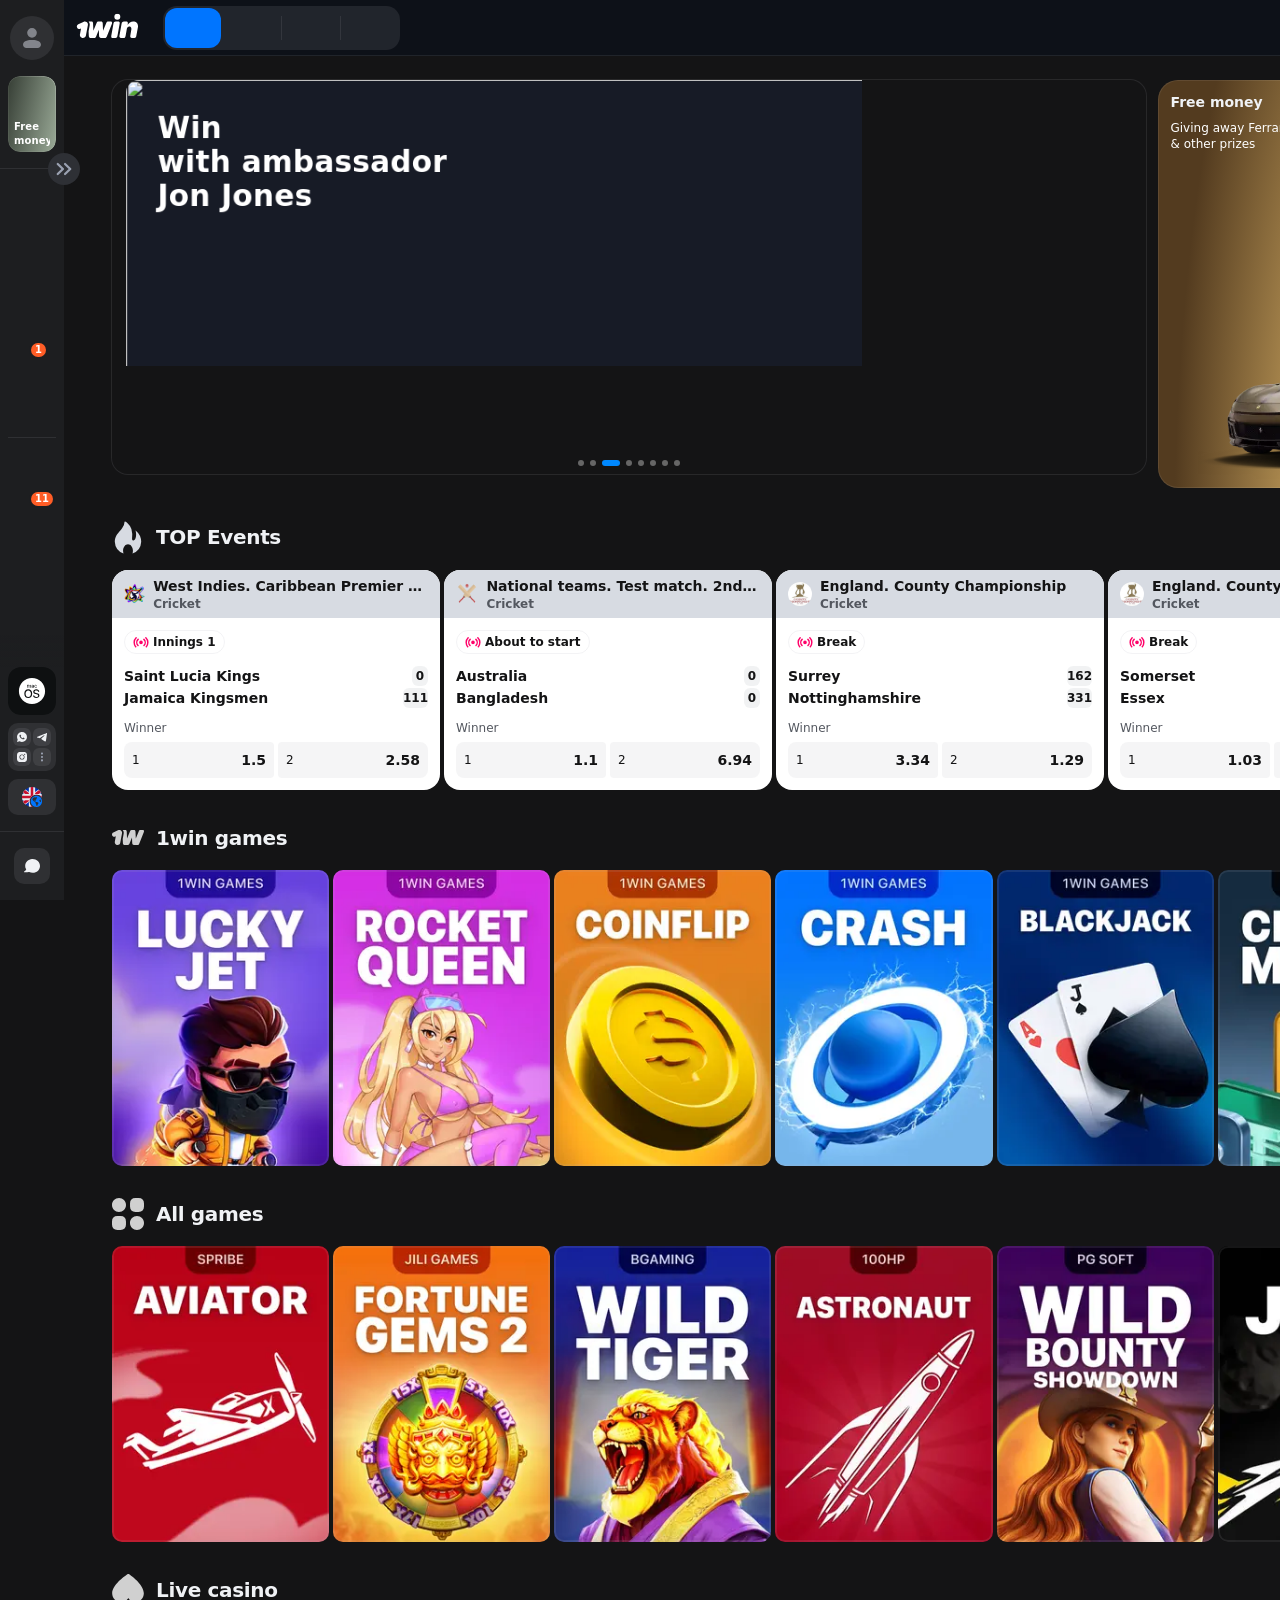
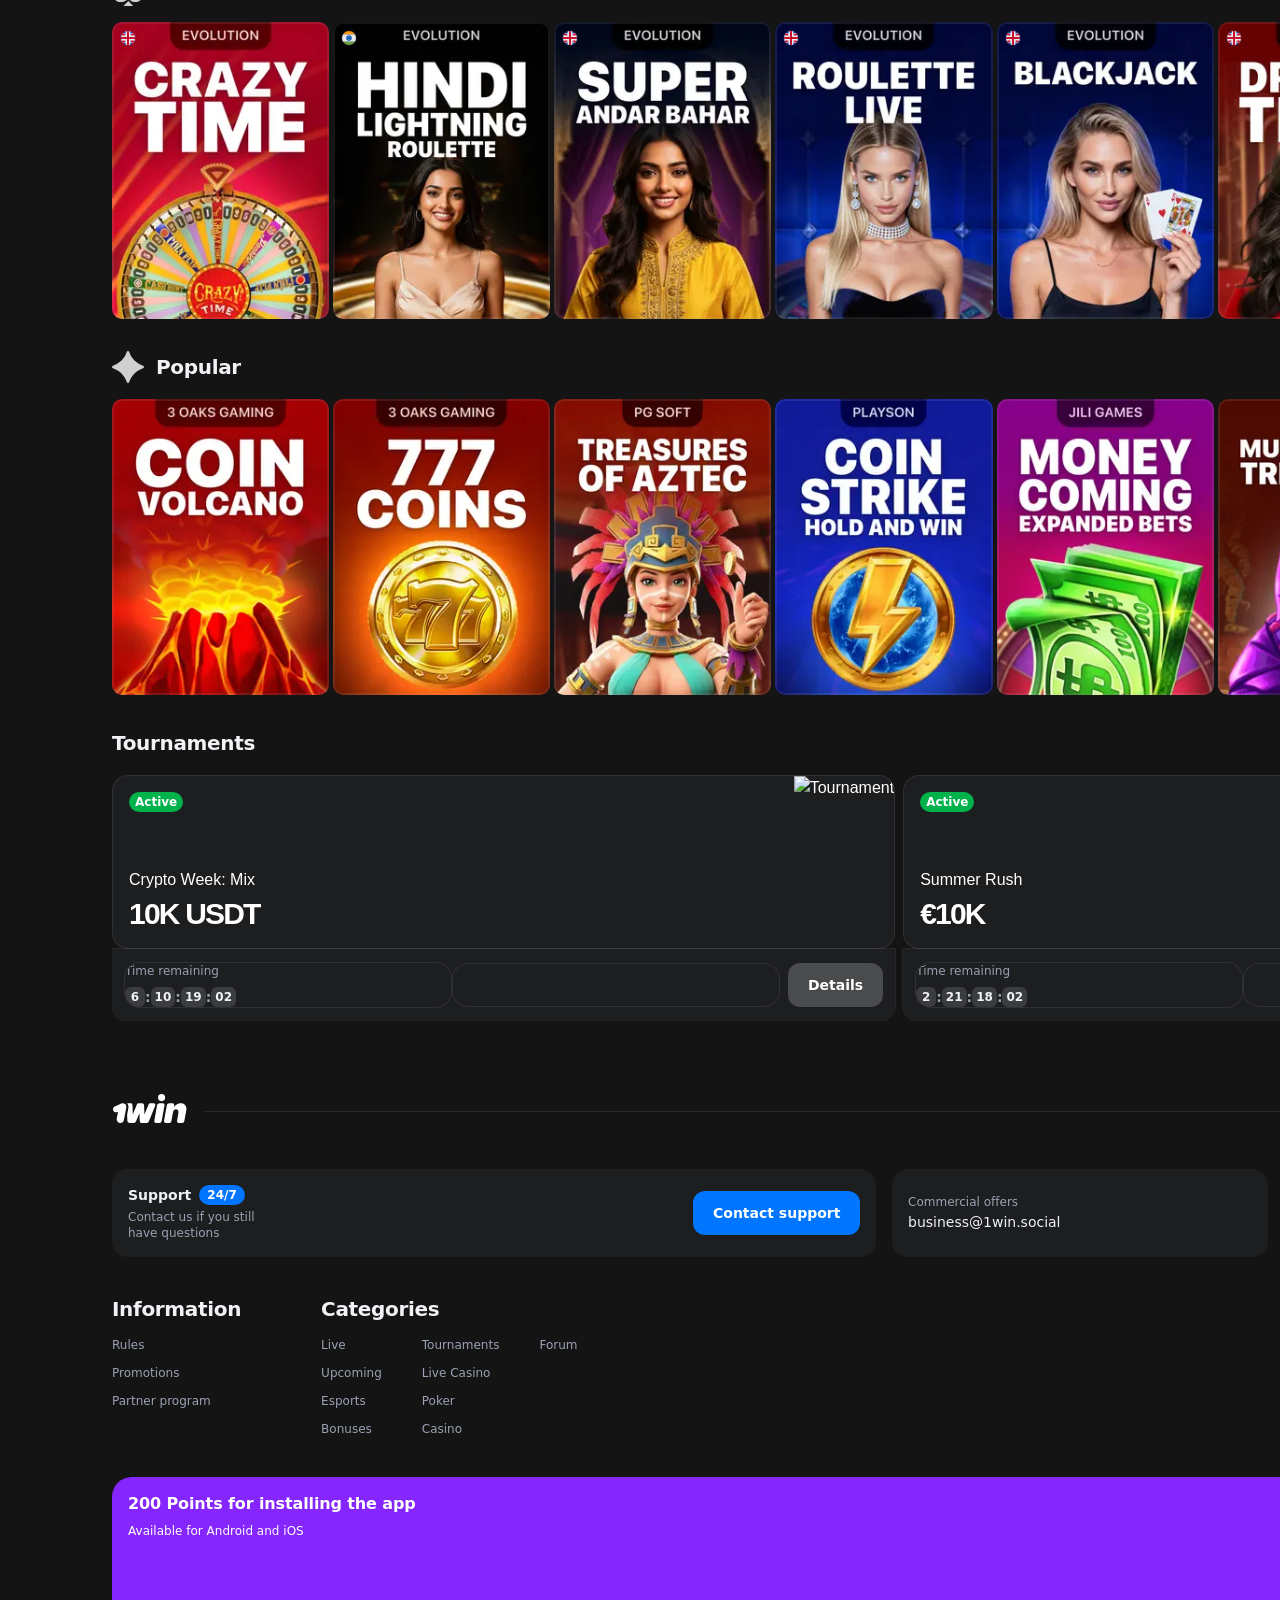
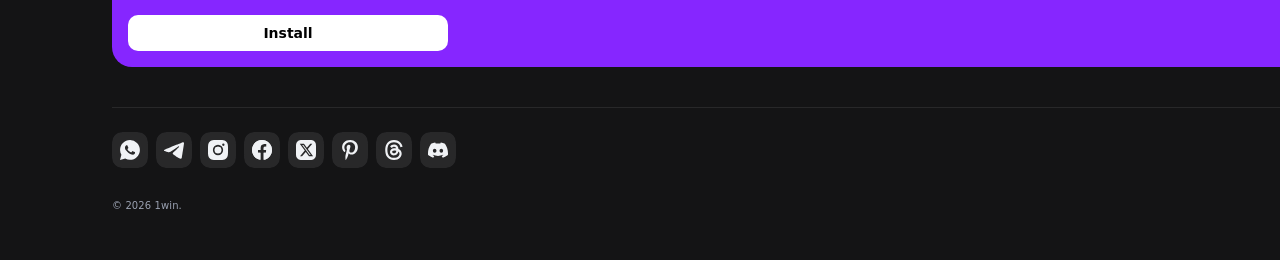
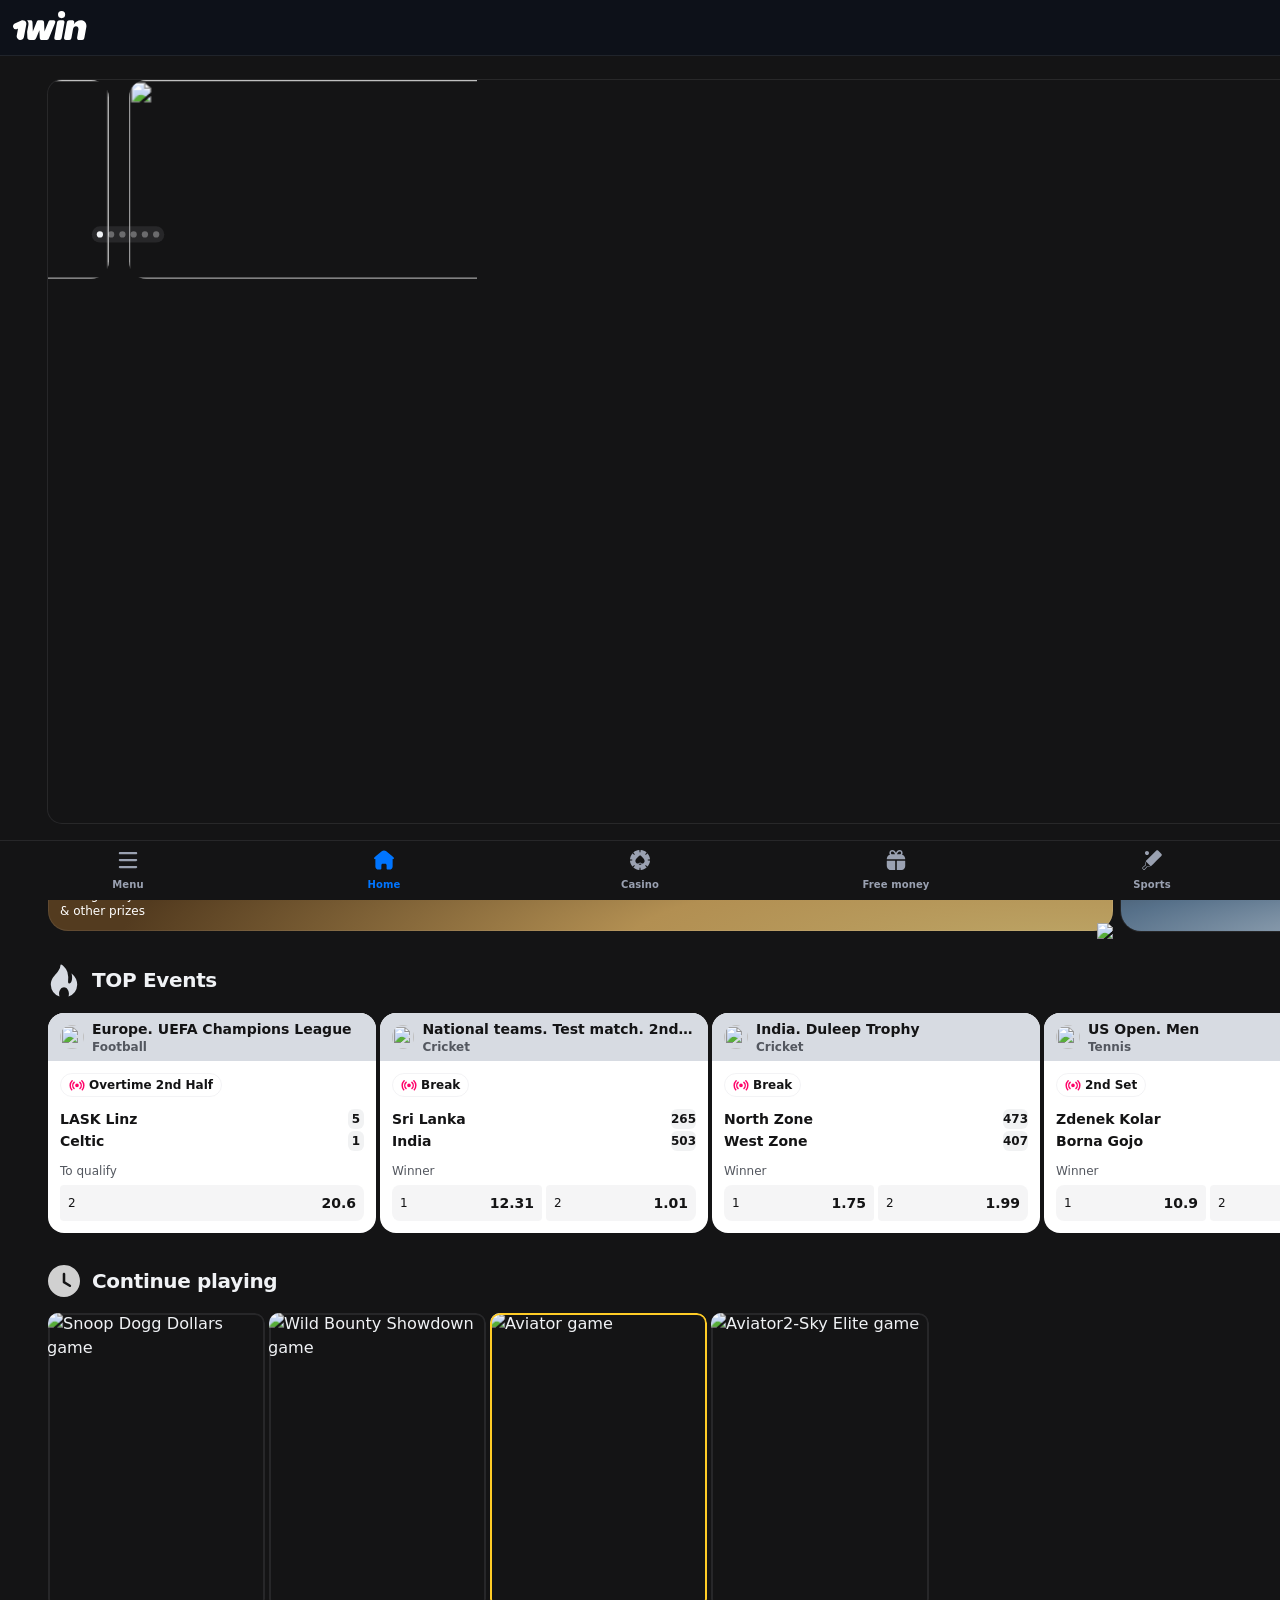
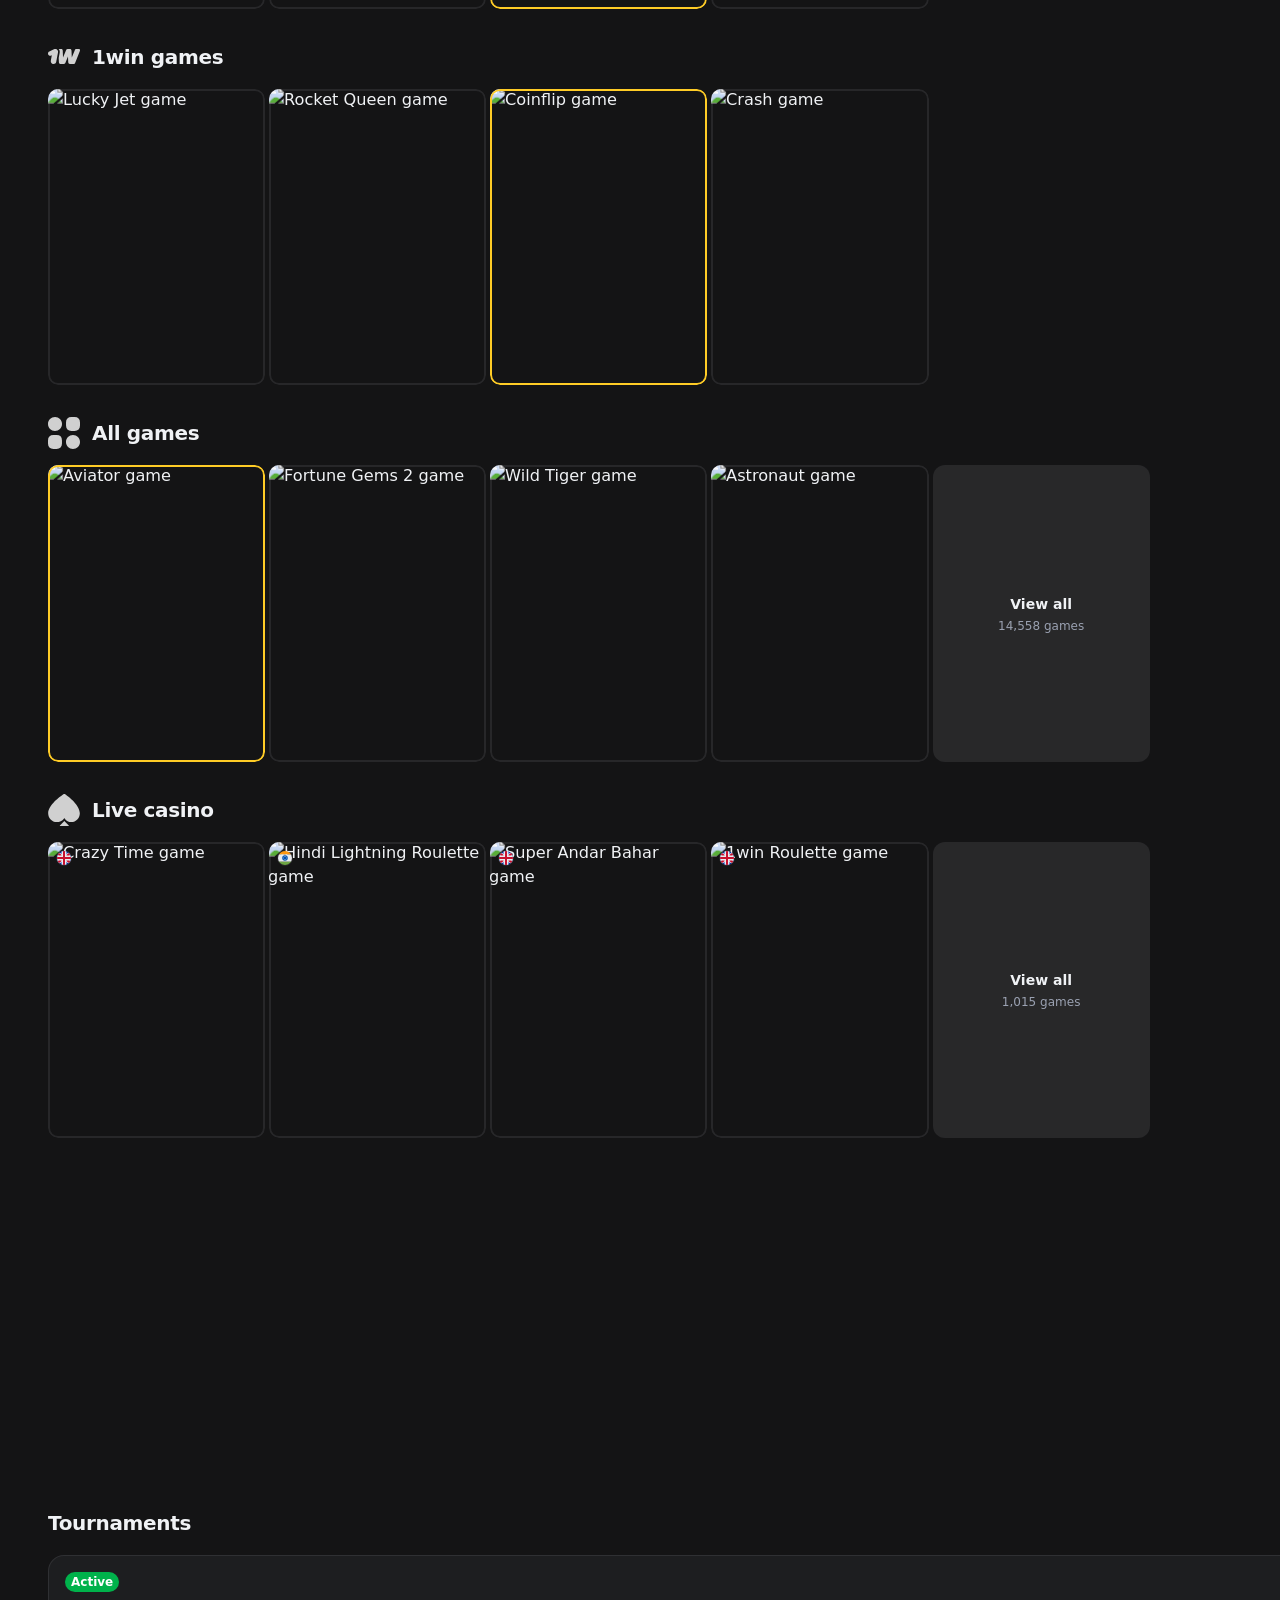
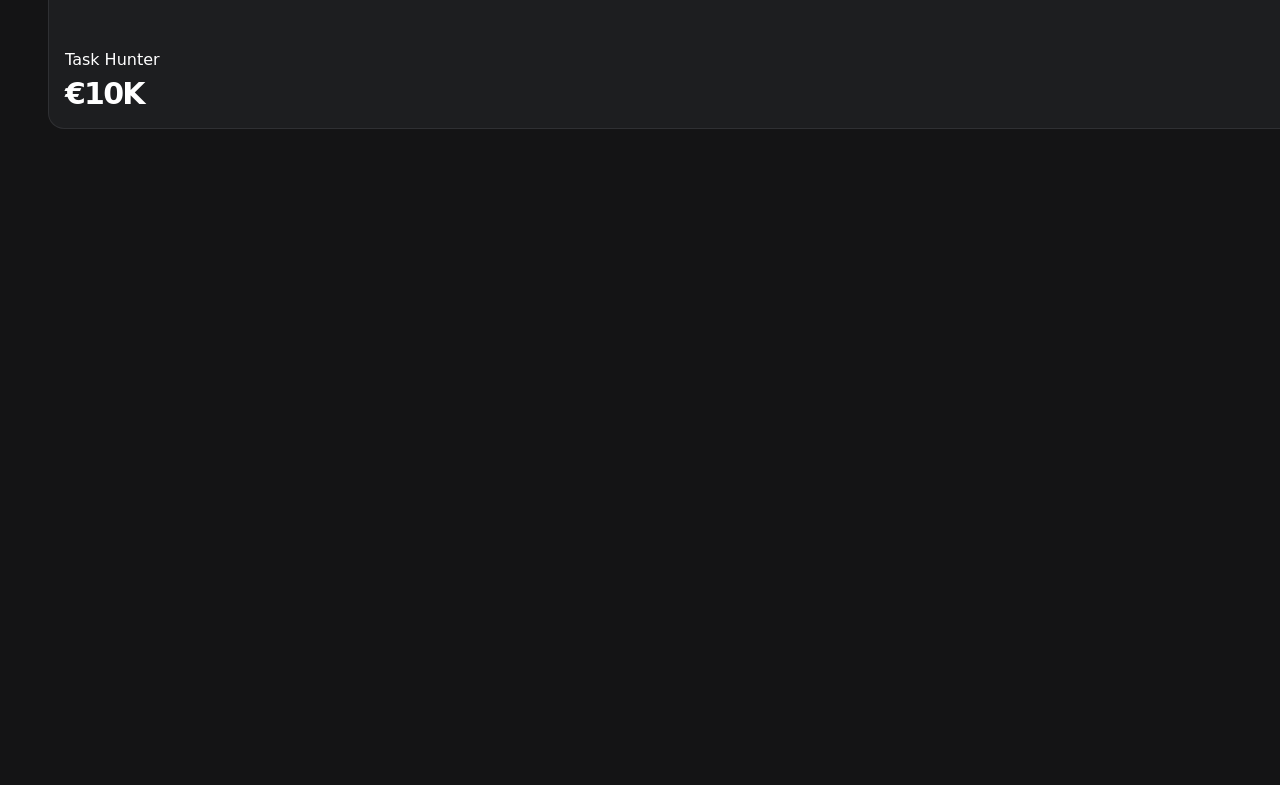
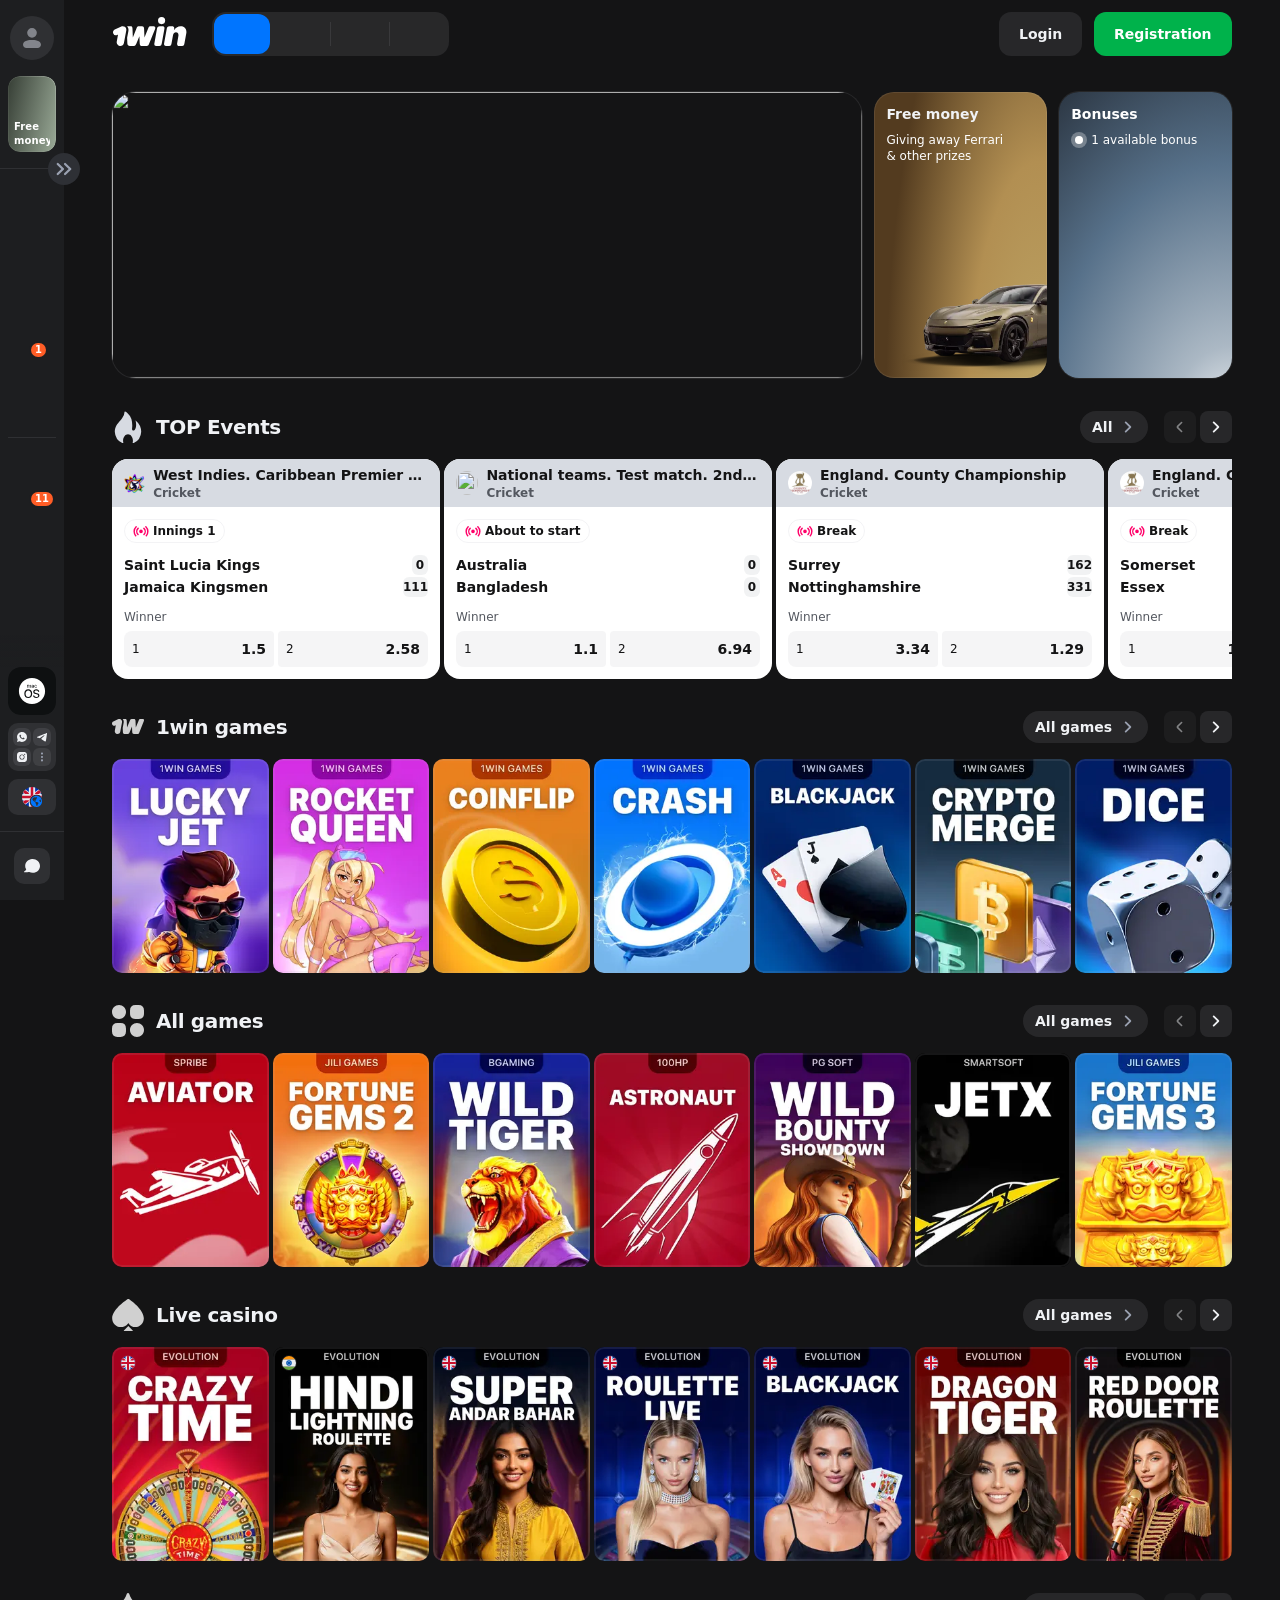
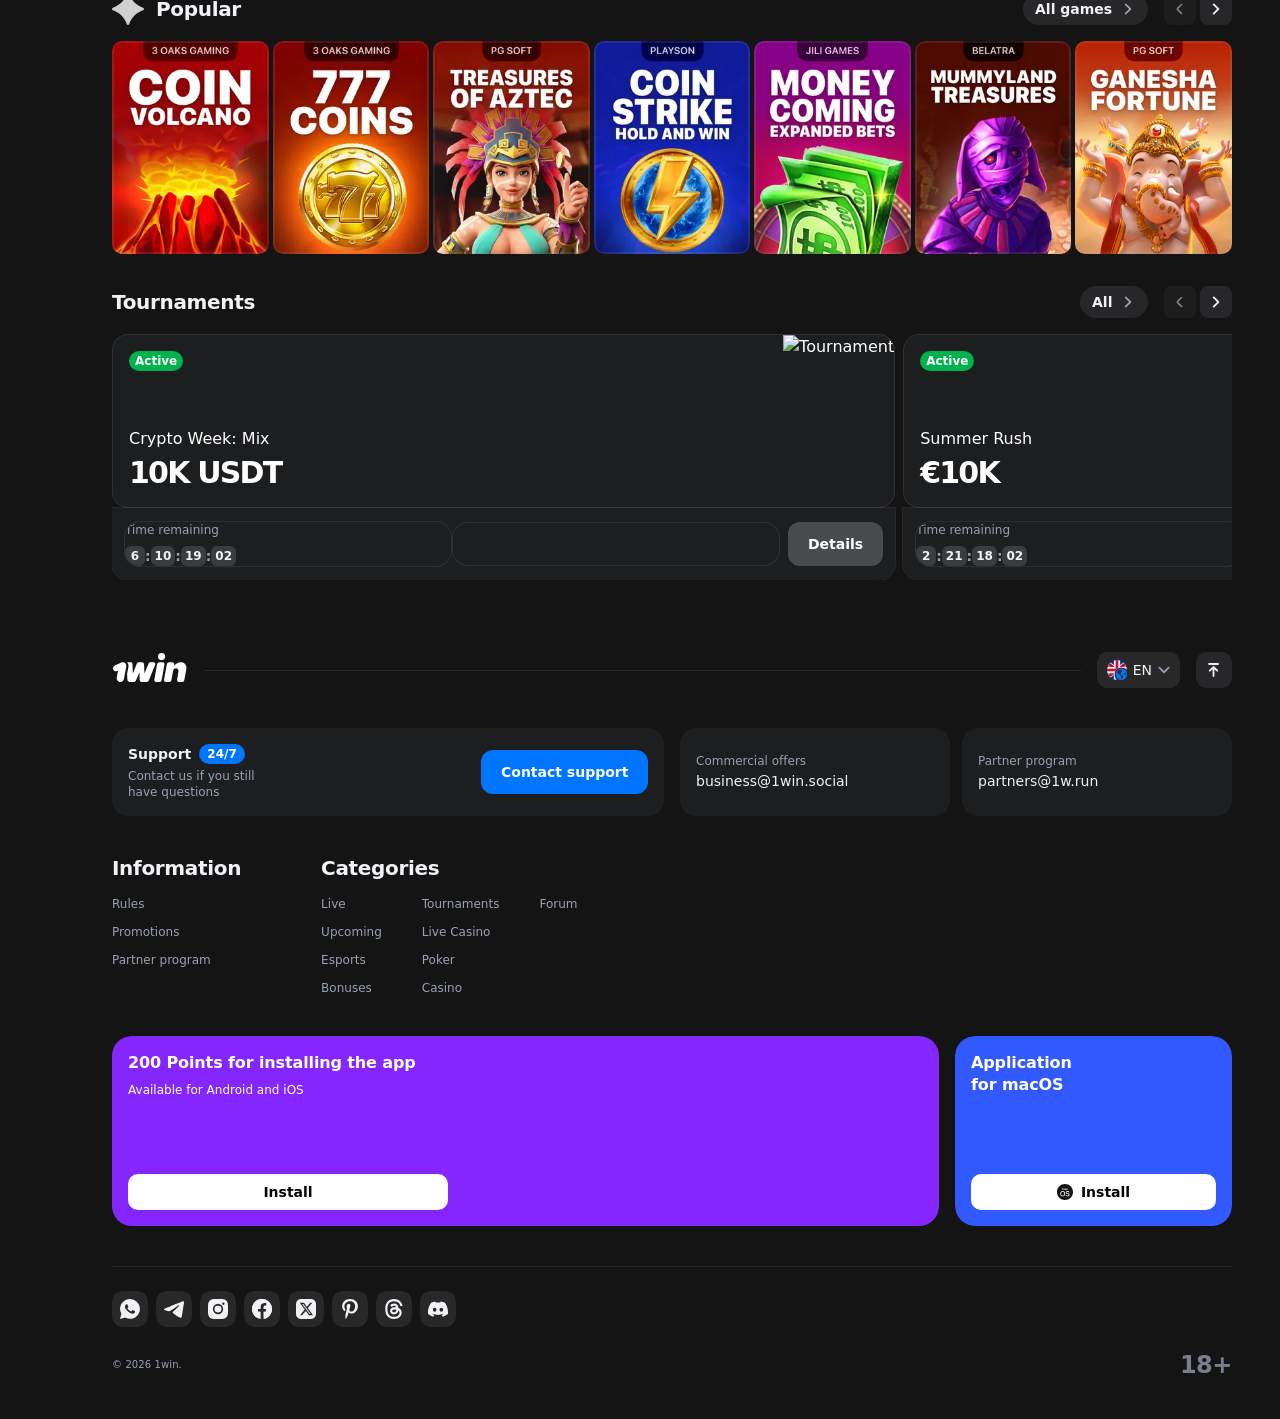
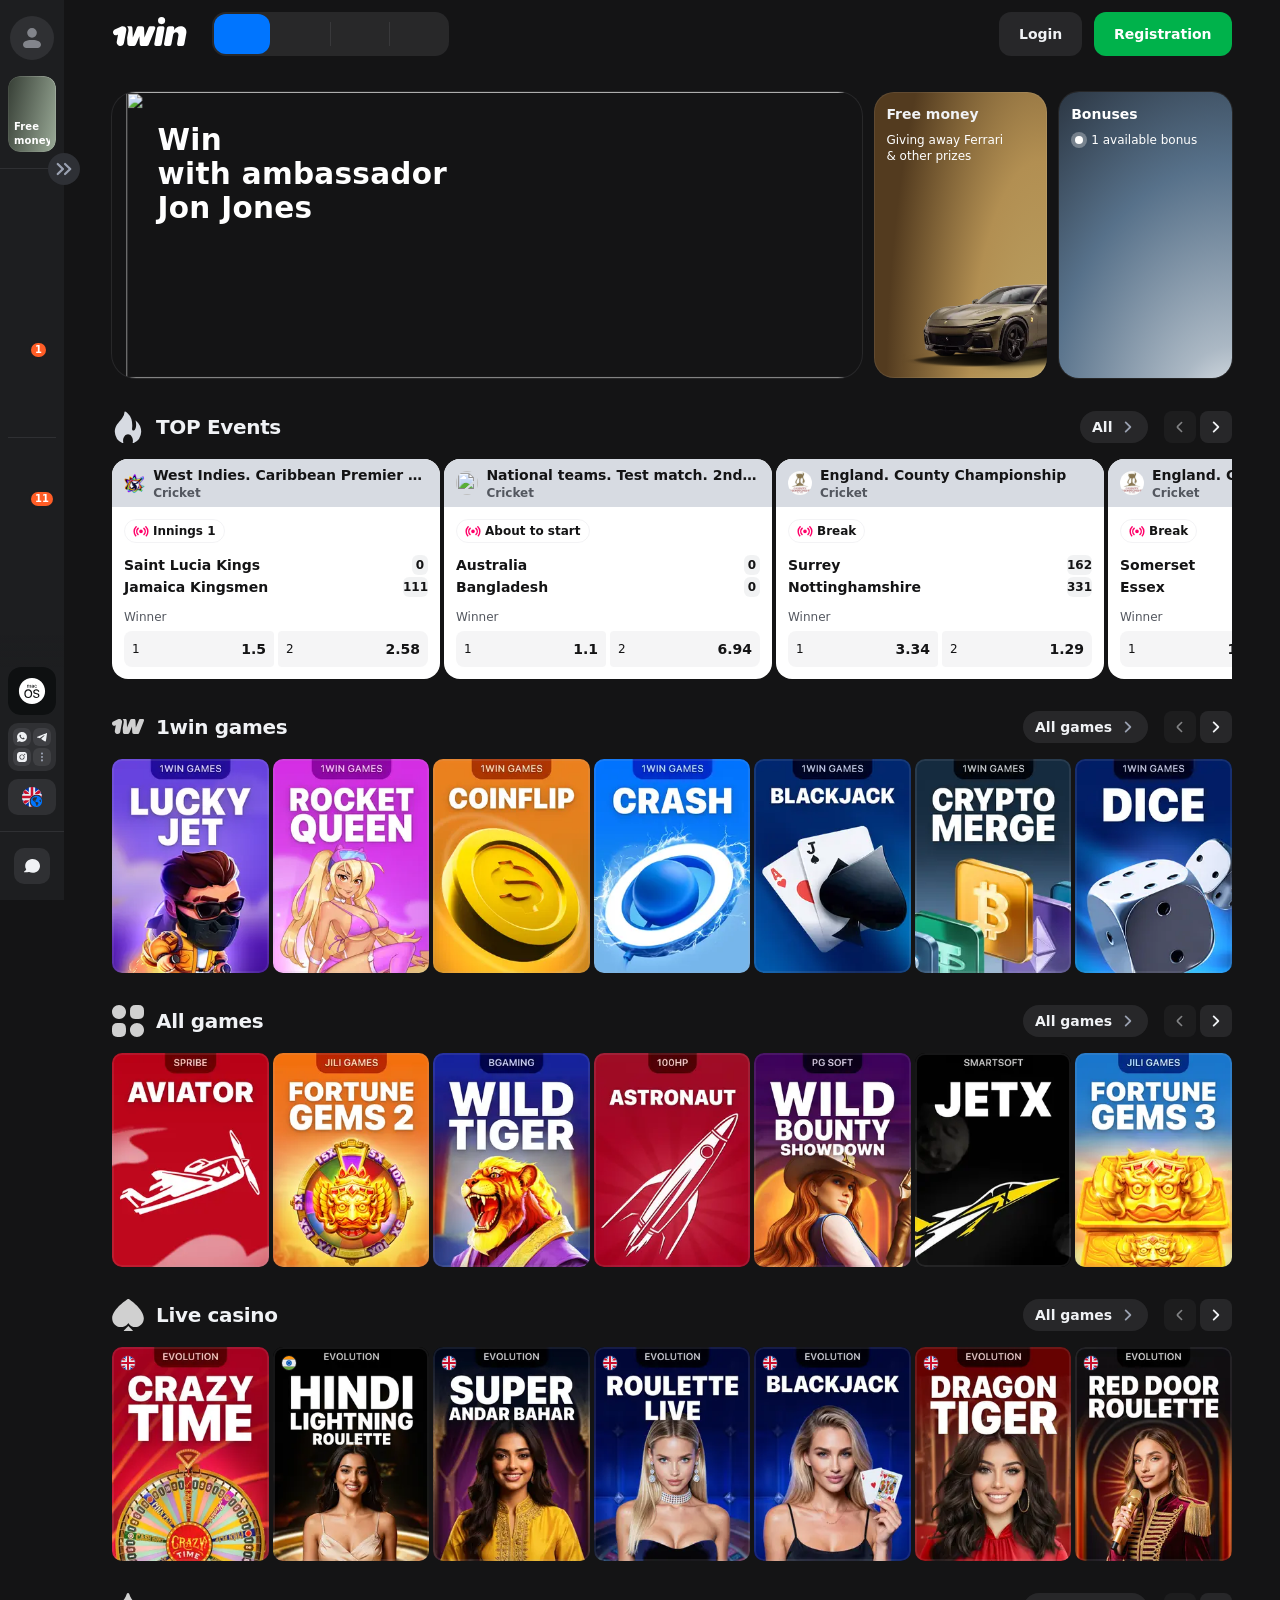
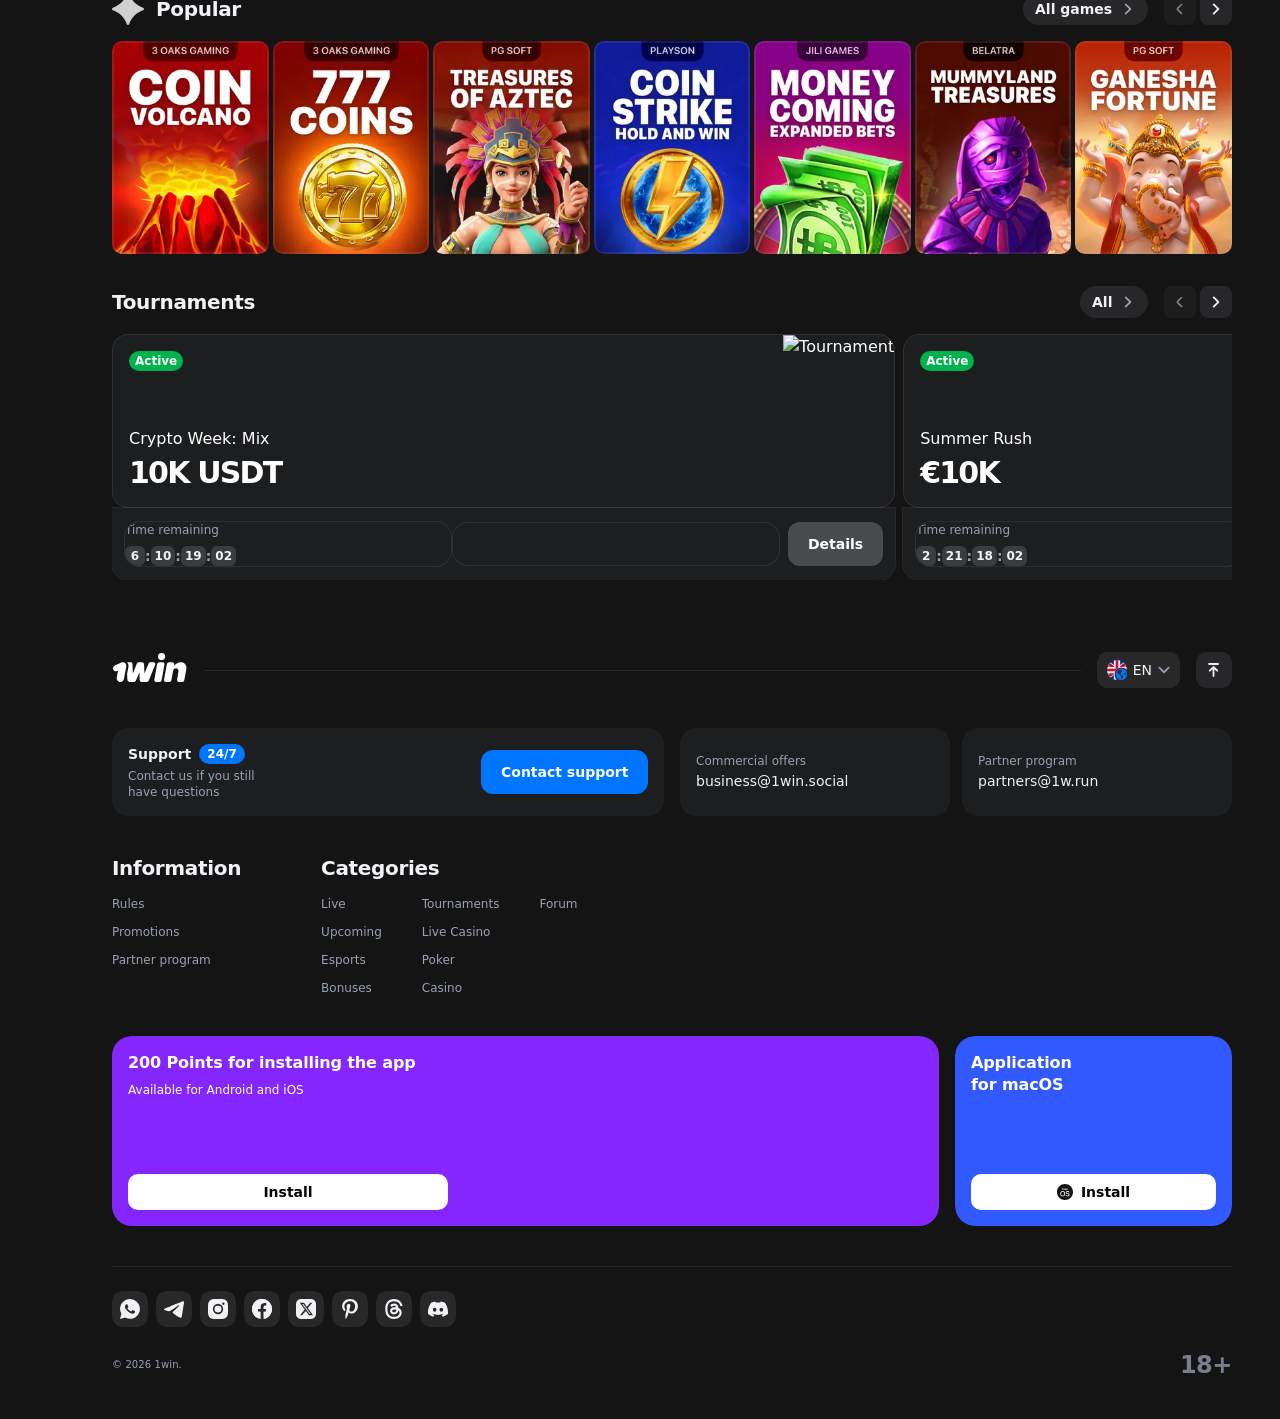
